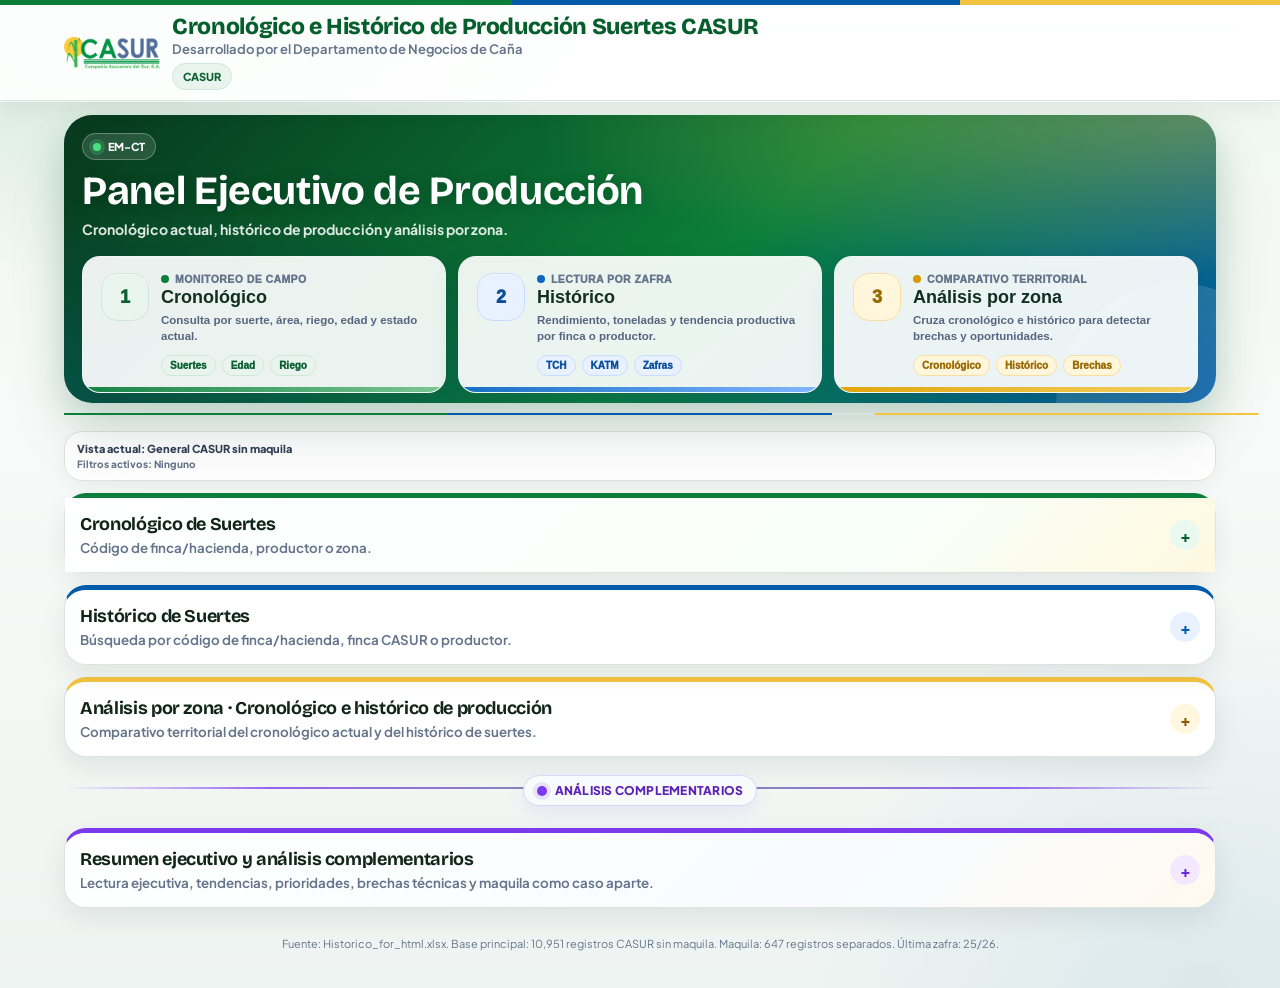
==== historico.html @ cf3497f5 "Add files via upload" ====
<!DOCTYPE html>
<html lang="es">
<head>
<meta charset="utf-8">
<meta name="viewport" content="width=device-width, initial-scale=1, viewport-fit=cover">
<title>Producción Suertes CASUR</title>
<meta name="theme-color" content="#0b7f3a">
<link rel="manifest" href="manifest.webmanifest">
<link rel="preconnect" href="https://fonts.googleapis.com"><link rel="preconnect" href="https://fonts.gstatic.com" crossorigin><link href="https://fonts.googleapis.com/css2?family=Bricolage+Grotesque:opsz,wght@12..96,500;12..96,700;12..96,800&family=Plus+Jakarta+Sans:wght@400;500;600;700;800&display=swap" rel="stylesheet">
<style>
:root{--green:#0b7f3a;--green2:#075e2d;--blue:#005baa;--gold:#f4c542;--dark:#10241a;--ink:#17212b;--muted:#64748b;--line:#dbe5dd;--bg:#f4f7f5;--card:#fff;--bad:#b91c1c;--warn:#b7791f;--ok:#0b4f9c;--good:#0b7f3a;--shadow:0 10px 26px rgba(15,23,42,.08)}
*{box-sizing:border-box}html{scroll-behavior:smooth}body{margin:0;font-family:Segoe UI,Roboto,Arial,sans-serif;background:linear-gradient(180deg,#eef6f0 0%,#f7faf8 42%,#eef4f1 100%);color:var(--ink);padding-bottom:82px}.topline{height:5px;background:linear-gradient(90deg,var(--green) 0 40%,var(--blue) 40% 75%,var(--gold) 75%)}header{position:sticky;top:0;z-index:50;background:rgba(255,255,255,.92);backdrop-filter:blur(16px);border-bottom:1px solid var(--line)}.head{max-width:1180px;margin:auto;padding:10px 14px;display:flex;align-items:center;justify-content:space-between;gap:10px}.brand{display:flex;align-items:center;gap:12px;min-width:0}.brand img{width:78px;max-height:48px;object-fit:contain;flex:0 0 auto}.brand-title{line-height:1.05;min-width:0;max-width:calc(100vw - 118px)}.brand-title h1{font-size:18px;margin:0;color:var(--green2);font-weight:900;letter-spacing:-.2px;white-space:nowrap;overflow:hidden;text-overflow:ellipsis}.brand-title p{margin:4px 0 0;color:var(--muted);font-size:11px;font-weight:650;white-space:nowrap;overflow:hidden;text-overflow:ellipsis}.brand-title .badge{display:inline-flex;margin-top:6px}.badge{border-radius:999px;padding:7px 10px;background:#e9f4ee;border:1px solid #cfe7d8;color:#0b6031;font-weight:850;font-size:11px;white-space:nowrap}main{max-width:1180px;margin:auto;padding:14px}.hero{background:radial-gradient(circle at top right,rgba(244,197,66,.32),transparent 32%),linear-gradient(135deg,#0a5029,#0b7f3a 58%,#005baa);color:#fff;border-radius:26px;padding:20px;box-shadow:var(--shadow);overflow:hidden;position:relative}.hero:after{content:"";position:absolute;right:-80px;bottom:-120px;width:240px;height:240px;border-radius:50%;background:rgba(255,255,255,.13)}.hero h2{margin:0;font-size:25px;letter-spacing:-.5px}.hero p{margin:7px 0 0;font-size:13px;opacity:.95;max-width:760px}.hero-actions{display:flex;gap:8px;flex-wrap:wrap;margin-top:14px}.btn{border:0;border-radius:14px;padding:11px 13px;font-weight:850;cursor:pointer;font-size:13px}.btn-primary{background:#fff;color:#0a5e2d}.btn-dark{background:rgba(16,36,26,.22);color:#fff;border:1px solid rgba(255,255,255,.24)}.btn-gold{background:var(--gold);color:#18301f}.btn-light{background:#edf5ef;color:#0f5f32}.btn-blue{background:#e8f1ff;color:#0b4f9c}.quick{display:flex;gap:8px;overflow:auto;padding:10px 2px 2px;margin:10px 0}.chip{flex:0 0 auto;border-radius:999px;border:1px solid #cfddd4;background:#fff;color:#0c4d2a;padding:8px 11px;font-weight:800;font-size:12px;box-shadow:0 3px 10px rgba(15,23,42,.04)}.statebar{display:flex;align-items:center;justify-content:space-between;gap:8px;flex-wrap:wrap;background:rgba(255,255,255,.92);border:1px solid #dbe5dd;border-radius:18px;padding:10px 12px;box-shadow:0 6px 18px rgba(15,23,42,.05);margin:10px 0 12px}.statebar .state-text{display:flex;flex-direction:column;gap:3px;min-width:0}.statebar span{font-size:11px;font-weight:850;color:#334155}.statebar small{font-size:10px;color:var(--muted);font-weight:750}.btn-compact{padding:8px 10px;border-radius:12px;font-size:12px;white-space:nowrap}.grid{display:grid;gap:12px}.grid-2{grid-template-columns:1fr}.grid-3{grid-template-columns:1fr}.grid-4{grid-template-columns:repeat(2,1fr)}.card{background:var(--card);border:1px solid var(--line);border-radius:22px;padding:15px;box-shadow:var(--shadow);margin:12px 0}.section-title{display:flex;align-items:flex-start;justify-content:space-between;gap:10px;margin-bottom:12px}.section-title h3,.section-title h2{margin:0;color:#11251a;font-size:18px}.section-title small{display:block;color:var(--muted);font-weight:600;margin-top:4px;line-height:1.35}.kpis{display:grid;grid-template-columns:repeat(2,1fr);gap:10px}.kpi{background:linear-gradient(180deg,#fff,#fbfffc);border:1px solid #d8ecdf;border-radius:18px;padding:12px;min-height:90px;position:relative;overflow:hidden}.kpi:before{content:"";position:absolute;left:0;top:0;height:100%;width:5px;background:var(--green)}.kpi.main{background:linear-gradient(135deg,#103d25,#0b7f3a);color:white;border-color:#0b7f3a}.kpi.main:before{background:var(--gold)}.kpi .label{display:block;font-size:11px;color:var(--muted);font-weight:800;text-transform:uppercase;letter-spacing:.4px}.kpi.main .label{color:rgba(255,255,255,.78)}.kpi strong{display:block;margin-top:5px;font-size:22px;letter-spacing:-.4px}.kpi em{display:block;margin-top:5px;color:var(--muted);font-size:11px;font-style:normal;font-weight:700}.kpi.main em{color:rgba(255,255,255,.78)}.status-pill{border-radius:999px;padding:6px 9px;font-size:11px;font-weight:900;display:inline-flex;align-items:center;gap:6px}.status-good{background:#e9f9ef;color:#09612e}.status-ok{background:#e8f1ff;color:#0b4f9c}.status-warn{background:#fff7df;color:#8a5a00}.status-bad{background:#ffeded;color:#a30e0e}.status-muted{background:#f1f5f9;color:#475569}.searchbox{display:grid;grid-template-columns:1fr;gap:8px}.searchbox input,.searchbox select{width:100%;border:1px solid #cbd5e1;border-radius:14px;padding:12px;font-size:15px;outline:none;background:white}.searchbox input:focus,.searchbox select:focus{border-color:var(--green);box-shadow:0 0 0 3px rgba(11,127,58,.13)}.suggestion-wrap{position:relative;min-width:0}.search-suggestions{display:none;position:absolute;left:0;right:0;top:calc(100% + 6px);z-index:80;background:#fff;border:1px solid #cfe0d5;border-radius:16px;box-shadow:0 14px 30px rgba(15,23,42,.12);overflow:hidden;max-height:292px}.search-suggestion{width:100%;border:0;background:#fff;padding:10px 12px;display:flex;align-items:center;justify-content:space-between;gap:10px;text-align:left;cursor:pointer;border-bottom:1px solid #edf2ef}.search-suggestion:last-child{border-bottom:0}.search-suggestion:hover,.search-suggestion:focus{background:#f3faf6;outline:none}.search-suggestion strong{display:block;color:#10241a;font-size:13px;line-height:1.2}.search-suggestion small{display:block;color:var(--muted);font-weight:700;font-size:10.5px;margin-top:3px}.suggestion-code{flex:0 0 auto;border-radius:999px;background:#e8f1ff;color:#0b4f9c;border:1px solid #c7dcff;padding:5px 8px;font-size:10.5px;font-weight:950}.delta-grid{display:grid;grid-template-columns:1fr 1fr;gap:8px}.delta{border:1px solid #e2e8f0;background:#f8fafc;border-radius:16px;padding:11px}.delta span{display:block;color:var(--muted);font-size:11px;font-weight:850}.delta strong{display:block;margin-top:5px;font-size:19px}.pos{color:var(--good)!important}.neg{color:var(--bad)!important}.neu{color:#334155!important}.alerts{display:flex;gap:6px;flex-wrap:wrap}.alert-chip{background:#fff4e5;color:#8a4b05;border:1px solid #fed7aa;border-radius:999px;padding:6px 9px;font-weight:850;font-size:11px}.alert-chip.good{background:#ecfdf5;color:#047857;border-color:#bbf7d0}.cards-list{display:grid;gap:10px}.rank-card{border:1px solid #dfe8e2;background:#fff;border-radius:18px;padding:12px;display:grid;gap:8px}.rank-head{display:flex;justify-content:space-between;gap:12px}.rank-head strong{font-size:14px}.rank-head small{display:block;color:var(--muted);font-weight:700;margin-top:2px}.rank-metrics{display:grid;grid-template-columns:repeat(3,1fr);gap:7px}.mini{background:#f8fafc;border:1px solid #e2e8f0;border-radius:12px;padding:8px}.mini span{font-size:10px;color:var(--muted);font-weight:900;text-transform:uppercase}.mini strong{font-size:14px;display:block;margin-top:3px}.svgbox{width:100%;min-height:220px;border:1px solid #e5edf0;border-radius:18px;background:linear-gradient(180deg,#fbfffc,#ffffff);padding:8px;overflow:hidden}.svgbox svg{width:100%;height:235px;display:block}.axis{stroke:#d7e1dc;stroke-width:1}.line{fill:none;stroke:#0b7f3a;stroke-width:3.5;stroke-linecap:round;stroke-linejoin:round}.area{fill:rgba(11,127,58,.08)}.dot{fill:#005baa;stroke:#fff;stroke-width:2}.labeltxt{font-size:10px;fill:#64748b;font-weight:700}.valuetxt{font-size:10px;fill:#10241a;font-weight:900}.hchart{display:grid;gap:8px}.hrow{display:grid;grid-template-columns:105px 1fr 64px;gap:8px;align-items:center}.hlabel{font-size:11px;font-weight:850;color:#334155;white-space:nowrap;overflow:hidden;text-overflow:ellipsis}.htrack{height:13px;background:#edf5ef;border-radius:999px;overflow:hidden}.hfill{height:100%;background:linear-gradient(90deg,#0b7f3a,#005baa);border-radius:999px}.hval{font-weight:900;font-size:12px;text-align:right}.scatter{position:relative;height:270px;border:1px solid #e5edf0;border-radius:18px;background:linear-gradient(180deg,#fbfffc,#fff);overflow:hidden}.point{position:absolute;width:12px;height:12px;border-radius:50%;background:#0b7f3a;border:2px solid #fff;box-shadow:0 0 0 1px rgba(15,23,42,.18);transform:translate(-50%,50%)}.point.bad{background:#b91c1c}.point.warn{background:#b7791f}.point.good{background:#0b7f3a}.scatter .avg-line{position:absolute;left:0;right:0;height:1px;background:#cbd5e1}.scatter .axislabel{position:absolute;font-size:10px;color:#64748b;font-weight:800}.table-wrap{overflow:auto;border:1px solid var(--line);border-radius:16px;max-height:420px}table{border-collapse:collapse;width:100%;font-size:12px;background:white}th,td{padding:9px 10px;border-bottom:1px solid #e5e7eb;white-space:nowrap;text-align:left}th{position:sticky;top:0;background:var(--green);color:white;z-index:2}.empty{text-align:center;color:var(--muted);padding:18px;font-weight:700}.maquila{border-left:5px solid var(--gold);background:#fffbeb}.compare-grid{display:grid;grid-template-columns:1fr 1fr;gap:10px}.compare-box{border:1px solid #dfe8e2;border-radius:16px;padding:12px;background:#fff}.compare-box span{display:block;color:var(--muted);font-size:11px;font-weight:900}.compare-box strong{display:block;font-size:22px;margin-top:4px;color:var(--green2)}.compare-box.external strong{color:#8a5a00}.bottomnav{position:fixed;bottom:0;left:0;right:0;background:rgba(255,255,255,.94);backdrop-filter:blur(14px);border-top:1px solid #dbe5dd;display:grid;grid-template-columns:repeat(5,1fr);z-index:70}.navbtn{border:0;background:transparent;color:#64748b;padding:8px 4px 10px;font-size:10px;font-weight:900}.navbtn b{display:block;font-size:18px;line-height:1}.navbtn.active{color:var(--green)}#installBtn{display:none}.footer{color:#64748b;font-size:11px;text-align:center;padding:16px 5px 22px;line-height:1.45}.print-only{display:none}.hide-mobile{display:none}

@media(max-width:430px){.head{padding:8px 10px;justify-content:flex-start}.brand{gap:9px;width:100%}.brand img{width:72px;max-height:43px}.brand-title{max-width:calc(100vw - 102px)}.brand-title h1{font-size:15.5px;letter-spacing:-.35px}.brand-title p{font-size:9.7px;letter-spacing:-.15px}.brand-title .badge{font-size:9.6px;padding:5px 8px;margin-top:5px}.hero{padding:16px;border-radius:22px}.hero h2{font-size:22px}.statebar{align-items:flex-start}.statebar .btn{width:100%}}
@media(min-width:760px){body{padding-bottom:0}.brand img{width:96px}.brand-title h1{font-size:23px}.brand-title p{font-size:13px}.hero h2{font-size:34px}.grid-2{grid-template-columns:1.05fr .95fr}.grid-3{grid-template-columns:repeat(3,1fr)}.grid-4{grid-template-columns:repeat(4,1fr)}.kpis{grid-template-columns:repeat(4,1fr)}.searchbox{grid-template-columns:1.2fr 1fr auto}.cards-list{grid-template-columns:repeat(2,1fr)}.bottomnav{display:none}.hide-mobile{display:inline-flex}.rank-metrics{grid-template-columns:repeat(5,1fr)}.hrow{grid-template-columns:160px 1fr 80px}}
@media(min-width:1080px){.cards-list{grid-template-columns:repeat(3,1fr)}.kpis{grid-template-columns:repeat(8,1fr)}.kpi strong{font-size:20px}.hero{padding:26px}.svgbox svg{height:260px}}
@media print{body{background:white!important;padding:0;color:#111}.topline,header,.hero,.quick,.bottomnav,#dashboardSection,#prioritySection,#chartsSection,#maquilaSection,#techSection,.footer,.no-print{display:none!important}main{padding:0;max-width:100%}.card{box-shadow:none;border:1px solid #d8d8d8;border-radius:12px;page-break-inside:avoid;margin:8px 0}.print-only{display:block}.kpis{grid-template-columns:repeat(4,1fr)}.svgbox,.scatter{display:none}.table-wrap{max-height:none}.print-ficha #homeSection,.print-ficha #prioritySection,.print-ficha #chartsSection,.print-ficha #maquilaSection,.print-ficha #techSection{display:none!important}.print-ficha #fichaSection{display:block!important}}

.accordion{background:var(--card);border:1px solid var(--line);border-radius:22px;box-shadow:var(--shadow);margin:12px 0;overflow:hidden}.accordion>summary{list-style:none;cursor:pointer;padding:15px;display:flex;align-items:center;justify-content:space-between;gap:12px}.accordion>summary::-webkit-details-marker{display:none}.accordion>summary strong{display:block;color:#11251a;font-size:18px}.accordion>summary small{display:block;color:var(--muted);font-weight:650;margin-top:4px;line-height:1.35}.accordion>summary .toggle-icon{width:30px;height:30px;border-radius:999px;display:flex;align-items:center;justify-content:center;background:#edf5ef;color:#0b6031;font-weight:900;flex:0 0 auto}.accordion[open]>summary{border-bottom:1px solid #e2e8f0;background:linear-gradient(180deg,#fff,#fbfffc)}.accordion[open]>summary .toggle-icon{background:var(--green);color:white}.accordion[open]>summary .toggle-icon::before{content:'−'}.accordion:not([open])>summary .toggle-icon::before{content:'+'}.accordion-body{padding:0 15px 15px}.section-toolbar{display:flex;gap:8px;flex-wrap:wrap;margin:10px 0 0}.variety-table{width:100%;border-collapse:collapse;font-size:12px}.variety-table th{background:#0b7f3a;color:white}.variety-table td,.variety-table th{padding:9px 10px;border-bottom:1px solid #e5e7eb;text-align:left;white-space:nowrap}.variety-lead{display:grid;grid-template-columns:1fr;gap:10px;margin-bottom:12px}.variety-lead .compare-box strong{font-size:18px}.no-margin{margin:0!important}
@media(min-width:760px){.variety-lead{grid-template-columns:repeat(3,1fr)}}


.mobile-trend-card{display:none;margin-top:10px;border:1px solid #dbe8df;border-radius:18px;background:linear-gradient(180deg,#ffffff,#f8fffb);padding:12px;box-shadow:0 6px 16px rgba(15,23,42,.05)}.mobile-trend-head{display:flex;align-items:flex-start;justify-content:space-between;gap:10px;margin-bottom:8px}.mobile-trend-head strong{display:block;color:#10241a;font-size:13px}.mobile-trend-head small{display:block;color:var(--muted);font-size:10.5px;font-weight:750;margin-top:2px;line-height:1.25}.mobile-trend-badge{border-radius:999px;padding:5px 8px;font-size:10px;font-weight:950;white-space:nowrap}.mobile-trend-badge.good{background:#e9f9ef;color:#09612e}.mobile-trend-badge.warn{background:#fff7df;color:#8a5a00}.mobile-trend-badge.bad{background:#ffeded;color:#a30e0e}.mobile-plot{height:150px;position:relative;border:1px solid #e5edf0;border-radius:15px;background:linear-gradient(180deg,#fbfffc,#ffffff);padding:12px 7px 22px;overflow:hidden}.mobile-bar-row{position:absolute;left:7px;right:7px;top:12px;bottom:22px;display:flex;align-items:flex-end;gap:4px}.mobile-bar-item{height:100%;flex:1;display:flex;align-items:flex-end;justify-content:center;position:relative}.mobile-bar{width:100%;max-width:24px;min-height:5px;border-radius:9px 9px 3px 3px;box-shadow:0 2px 6px rgba(15,23,42,.12)}.mobile-bar.good{background:linear-gradient(180deg,#0b7f3a,#075e2d)}.mobile-bar.warn{background:linear-gradient(180deg,#f4c542,#b7791f)}.mobile-bar.bad{background:linear-gradient(180deg,#ef7777,#b91c1c)}.mobile-avg-line{position:absolute;left:7px;right:7px;height:0;border-top:1.5px dashed #0b4f9c;z-index:3}.mobile-avg-line span{position:absolute;right:0;top:-11px;background:#e8f1ff;color:#0b4f9c;border:1px solid #c9ddff;border-radius:999px;padding:2px 6px;font-size:9px;font-weight:950}.mobile-bar-labels{position:absolute;left:7px;right:7px;bottom:5px;display:flex;gap:4px}.mobile-bar-labels span{flex:1;text-align:center;font-size:9px;color:#64748b;font-weight:850;white-space:nowrap;overflow:hidden;text-overflow:clip}.mobile-trend-reading{margin-top:8px;border:1px solid #edf2ef;background:#f8fafc;border-radius:14px;padding:9px 10px;color:#334155;font-size:11px;font-weight:750;line-height:1.35}.mobile-trend-reading b{color:#10241a}.mobile-trend-values{display:grid;grid-template-columns:repeat(3,1fr);gap:6px;margin-top:8px}.mobile-trend-values div{border:1px solid #e2e8f0;background:white;border-radius:12px;padding:7px;text-align:center}.mobile-trend-values span{display:block;font-size:9px;color:var(--muted);font-weight:950;text-transform:uppercase}.mobile-trend-values strong{display:block;margin-top:3px;font-size:13px;color:#10241a}@media(max-width:760px){.mobile-trend-card{display:block}}@media print{.mobile-trend-card{display:none!important}}


.section-transition{margin:18px 0 2px;border:1px solid #cfe7d8;border-radius:22px;background:linear-gradient(135deg,#f8fffb 0%,#eef7f1 58%,#fff8df 100%);box-shadow:0 8px 20px rgba(15,23,42,.06);overflow:hidden}.section-transition .transition-line{height:5px;background:linear-gradient(90deg,var(--green) 0 42%,var(--blue) 42% 76%,var(--gold) 76%)}.section-transition .transition-body{display:flex;align-items:center;justify-content:space-between;gap:12px;padding:13px 15px}.section-transition .transition-copy{display:flex;align-items:center;gap:10px;min-width:0}.section-transition .transition-icon{width:38px;height:38px;border-radius:999px;background:#e9f4ee;border:1px solid #cfe7d8;color:var(--green2);display:flex;align-items:center;justify-content:center;font-weight:950;font-size:18px;flex:0 0 auto}.section-transition strong{display:block;color:#10241a;font-size:14px}.section-transition small{display:block;color:var(--muted);font-weight:700;line-height:1.35;margin-top:2px}.section-transition .btn{white-space:nowrap}.section-transition .transition-actions{display:flex;gap:8px;flex-wrap:wrap;justify-content:flex-end;align-items:center}.section-transition .transition-choice-label{width:100%;text-align:right;color:#334155;font-size:11px;font-weight:900;text-transform:uppercase;letter-spacing:.35px;margin-bottom:2px}.section-transition .option-mark{display:inline-flex;align-items:center;justify-content:center;min-width:23px;height:23px;margin-right:6px;padding:0 7px;border-radius:999px;background:rgba(11,127,58,.12);border:1px solid rgba(11,127,58,.22);color:#0b6031;font-size:10px;font-weight:950;vertical-align:middle}.section-transition .btn-light .option-mark{background:rgba(0,91,170,.10);border-color:rgba(0,91,170,.20);color:#0b4f9c}.section-transition-compact{margin-top:16px}
@media(max-width:560px){.section-transition .transition-body{align-items:flex-start;flex-direction:column}.section-transition .transition-actions{width:100%;flex-direction:column}.section-transition .transition-choice-label{text-align:left}.section-transition .btn{width:100%}}
@media print{.section-transition{display:none!important}}




/* V10 · Botonera móvil compacta y análisis por zona */
.zone-report{margin-top:12px}.zone-report .section-title{margin-top:4px}.zone-insight{border:1px solid #e2e8f0;background:linear-gradient(180deg,#fff,#f8fafc);border-radius:18px;padding:12px;display:grid;gap:6px}.zone-insight strong{font-size:14px;color:#10241a}.zone-insight small{color:var(--muted);font-weight:750;line-height:1.35}.zone-searchbox{margin-bottom:4px}.zone-pill-row{display:flex;gap:7px;flex-wrap:wrap;margin:10px 0}.zone-pill{border-radius:999px;border:1px solid #dbe5dd;background:#f8fafc;color:#334155;padding:6px 9px;font-size:11px;font-weight:900}.zone-empty{margin-top:10px}
@media(max-width:560px){.hero-actions{flex-wrap:nowrap;overflow-x:auto;gap:6px;margin-top:12px;padding:2px 2px 5px;scrollbar-width:none}.hero-actions::-webkit-scrollbar{display:none}.hero-actions .btn{flex:0 0 auto;border-radius:999px;padding:8px 10px;font-size:11px;min-height:34px;box-shadow:0 3px 10px rgba(15,23,42,.10)}.quick{padding:8px 2px 4px;gap:6px}.chip{padding:7px 10px;font-size:11px}.zone-searchbox{gap:7px}.zone-searchbox .btn{width:100%;padding:10px 12px}.zone-report .kpis{grid-template-columns:repeat(2,1fr)}.zone-report .delta-grid{grid-template-columns:repeat(2,1fr)}}


/* V14 Ejecutiva · panel gerencial, matriz TCH x KATM y semáforos */
.executive-panel{background:linear-gradient(135deg,#ffffff 0%,#f8fffb 58%,#fff8df 100%);border:1px solid #cfe7d8;border-radius:22px;padding:15px;box-shadow:0 8px 20px rgba(15,23,42,.06);margin:12px 0}.executive-panel h3{margin:0 0 6px;color:#10241a;font-size:18px}.executive-panel p{margin:0;color:#334155;font-weight:700;line-height:1.45;font-size:13px}.exec-tags{display:flex;gap:7px;flex-wrap:wrap;margin-top:10px}.exec-tag{border-radius:999px;background:#e9f4ee;border:1px solid #cfe7d8;color:#0b6031;padding:6px 9px;font-size:11px;font-weight:900}.decision-grid{display:grid;grid-template-columns:1fr;gap:10px}.decision-tile{border:1px solid #dfe8e2;background:#fff;border-radius:18px;padding:12px;box-shadow:0 6px 16px rgba(15,23,42,.04)}.decision-tile strong{display:block;color:#10241a;font-size:14px}.decision-tile small{display:block;color:#64748b;font-weight:750;line-height:1.35;margin-top:4px}.decision-tile .big{display:block;margin-top:8px;font-size:24px;font-weight:950;color:#075e2d;letter-spacing:-.4px}.priority-grid{display:grid;grid-template-columns:repeat(2,1fr);gap:8px}.priority-box{border:1px solid #e2e8f0;border-radius:16px;background:#f8fafc;padding:10px}.priority-box span{display:block;color:#64748b;font-size:10.5px;font-weight:950;text-transform:uppercase}.priority-box strong{display:block;margin-top:4px;font-size:20px;color:#10241a}.priority-box.bad{background:#fff1f1;border-color:#fecaca}.priority-box.warn{background:#fff8e6;border-color:#fde68a}.priority-box.good{background:#ecfdf5;border-color:#bbf7d0}.priority-box.ok{background:#eff6ff;border-color:#bfdbfe}.matrix-wrap{border:1px solid #e5edf0;border-radius:18px;background:linear-gradient(180deg,#fbfffc,#fff);padding:10px;overflow:hidden}.matrix2{position:relative;height:330px;border:1px solid #e5edf0;border-radius:16px;background:linear-gradient(180deg,#ffffff,#f8fafc);overflow:hidden}.m2-axis-v,.m2-axis-h{position:absolute;background:#cbd5e1}.m2-axis-v{top:8%;bottom:10%;left:50%;width:1px}.m2-axis-h{left:7%;right:7%;top:50%;height:1px}.m2-label{position:absolute;font-size:10px;color:#64748b;font-weight:900;background:rgba(255,255,255,.78);border-radius:999px;padding:2px 6px}.m2-point{position:absolute;border-radius:50%;border:2px solid #fff;box-shadow:0 0 0 1px rgba(15,23,42,.18);transform:translate(-50%,-50%);cursor:pointer}.m2-good{background:#0b7f3a}.m2-warn{background:#b7791f}.m2-bad{background:#b91c1c}.m2-ok{background:#0b4f9c}.mini-table td.good,.mini-table td.ok{font-weight:900}.tch-low td{background:#fff5f5}.tch-warn td{background:#fffaf0}.tch-good td{background:#f0fff4}.action-note{border-left:5px solid #f4c542;background:#fff8df;border-radius:14px;padding:10px 12px;color:#334155;font-weight:750;font-size:12px;line-height:1.4}.btn-row{display:flex;gap:8px;flex-wrap:wrap;margin-top:10px}@media(min-width:760px){.decision-grid{grid-template-columns:repeat(4,1fr)}.priority-grid{grid-template-columns:repeat(4,1fr)}}@media(max-width:560px){.executive-panel{padding:13px}.executive-panel h3{font-size:16px}.executive-panel p{font-size:12px}.decision-tile .big{font-size:20px}.matrix2{height:280px}.priority-grid{grid-template-columns:1fr 1fr}}



/* V15 Ejecutiva LITE · visual premium + impresión de ficha */
body{font-family:'Plus Jakarta Sans','Segoe UI',Roboto,Arial,sans-serif;background-image:radial-gradient(ellipse 70% 55% at 8% 0%,rgba(11,127,58,.12),transparent 54%),radial-gradient(ellipse 60% 75% at 94% 100%,rgba(0,91,170,.08),transparent 52%),linear-gradient(180deg,#eef6f0 0%,#f7faf8 42%,#eef4f1 100%);-webkit-font-smoothing:antialiased}h1,h2,h3,.brand-title h1,.hero h2,.accordion>summary strong{font-family:'Bricolage Grotesque','Plus Jakarta Sans',system-ui,sans-serif;letter-spacing:-.35px}header{background:rgba(255,255,255,.91)!important;backdrop-filter:blur(18px) saturate(175%);-webkit-backdrop-filter:blur(18px) saturate(175%);box-shadow:0 1px 0 rgba(255,255,255,.65),0 8px 22px rgba(15,23,42,.06)}.hero{background:radial-gradient(ellipse at top right,rgba(244,197,66,.36) 0%,transparent 42%),radial-gradient(ellipse at bottom left,rgba(0,91,170,.24) 0%,transparent 48%),linear-gradient(135deg,#07381d 0%,#0b7f3a 56%,#005baa 100%)!important;box-shadow:0 12px 34px rgba(11,127,58,.18),0 34px 60px rgba(15,23,42,.10)}.hero h2{text-shadow:0 1px 14px rgba(0,0,0,.18)}.hero-status{position:relative;z-index:1;display:inline-flex;align-items:center;gap:7px;border:1px solid rgba(255,255,255,.28);background:rgba(255,255,255,.13);backdrop-filter:blur(8px);border-radius:999px;padding:6px 10px;margin-bottom:10px;font-size:11px;font-weight:900;color:#fff}.pulse-dot{width:8px;height:8px;border-radius:999px;background:#4ade80;box-shadow:0 0 0 4px rgba(74,222,128,.22);animation:pulse 1.5s infinite}.btn{transition:transform .18s ease,box-shadow .18s ease,background .18s ease}.btn:hover{transform:translateY(-1px);box-shadow:0 8px 20px rgba(15,23,42,.12)}.card,.accordion,.kpi,.rank-card,.decision-tile{transition:transform .18s ease,box-shadow .18s ease,border-color .18s ease}.card:hover,.accordion:hover{box-shadow:0 12px 30px rgba(15,23,42,.08)}.kpi{animation:scaleIn .28s cubic-bezier(.25,.46,.45,.94) both}.kpi:nth-child(1){animation-delay:.03s}.kpi:nth-child(2){animation-delay:.06s}.kpi:nth-child(3){animation-delay:.09s}.kpi:nth-child(4){animation-delay:.12s}.kpi:nth-child(5){animation-delay:.15s}.kpi:nth-child(6){animation-delay:.18s}.kpi:nth-child(7){animation-delay:.21s}.kpi:nth-child(8){animation-delay:.24s}.kpi.main:hover{box-shadow:0 5px 18px rgba(11,127,58,.30),0 15px 34px rgba(11,127,58,.18)!important}.accordion>summary:hover{background:linear-gradient(180deg,#fff,#f5fbf7)}.searchbox input:focus,.searchbox select:focus{border-color:var(--green);box-shadow:0 0 0 4px rgba(11,127,58,.12),0 4px 12px rgba(15,23,42,.06)}::-webkit-scrollbar{width:7px;height:7px}::-webkit-scrollbar-track{background:transparent}::-webkit-scrollbar-thumb{background:#c9d9d0;border-radius:999px}::-webkit-scrollbar-thumb:hover{background:#a9bfb2}:root{scrollbar-width:thin;scrollbar-color:#c9d9d0 transparent}
.ficha-card{overflow:hidden;padding:0!important}.ficha-card #printPanel{padding:15px}.ficha-band{margin:-15px -15px 14px;border-radius:22px 22px 18px 18px;padding:18px;background:radial-gradient(circle at top right,rgba(244,197,66,.28),transparent 35%),linear-gradient(135deg,#082617,#0b6031 58%,#073d73);color:#fff;display:flex;align-items:flex-start;justify-content:space-between;gap:14px}.ficha-band h2{margin:0;font-size:24px;line-height:1.05;color:#fff}.ficha-band small{display:block;margin-top:5px;color:rgba(255,255,255,.80);font-weight:800;line-height:1.35}.ficha-band .status-pill{background:rgba(255,255,255,.15);border:1px solid rgba(255,255,255,.22);color:#fff}.ficha-actions{display:flex;flex-direction:column;align-items:flex-end;gap:8px}.ficha-print-btn{display:inline-flex;align-items:center;gap:8px;border:1px solid rgba(255,255,255,.26);background:#fff;color:#0b6031;border-radius:15px;padding:10px 12px;font-weight:950}.ficha-print-btn small{display:block;color:#64748b;margin:0;font-size:9.5px}.section-divider{height:1px;background:linear-gradient(90deg,transparent,var(--line) 18%,var(--line) 82%,transparent);margin:10px 0}.delta strong::before{font-size:12px;margin-right:3px}.delta strong.pos::before{content:'▲'}.delta strong.neg::before{content:'▼'}.delta strong.neu::before{content:'•'}.hfill.good{background:linear-gradient(90deg,#0b7f3a,#33a852)}.hfill.warn{background:linear-gradient(90deg,#f4c542,#b7791f)}.hfill.bad{background:linear-gradient(90deg,#ef7777,#b91c1c)}.tch-good td{background:#f0fbf5}.tch-warn td{background:#fff9e8}.tch-low td{background:#fff1f1}.tch-val.good{color:#0b7f3a;font-weight:950}.tch-val.warn{color:#b7791f;font-weight:950}.tch-val.bad{color:#b91c1c;font-weight:950}.detail-status{border-radius:999px;padding:4px 7px;font-size:10px;font-weight:950;display:inline-flex}.detail-status.good{background:#e9f9ef;color:#09612e}.detail-status.warn{background:#fff7df;color:#8a5a00}.detail-status.bad{background:#ffeded;color:#a30e0e}.chart-tip{font-size:11px;font-weight:950;fill:#10241a}.chart-tip-bg{fill:#fff;stroke:#cfe0d5;stroke-width:1}.avgline{stroke:#0b4f9c;stroke-dasharray:7 7;stroke-width:1.5}.scatter-legend{position:absolute;left:10px;bottom:10px;display:flex;gap:6px;flex-wrap:wrap}.scatter-legend span{background:rgba(255,255,255,.9);border:1px solid #e2e8f0;border-radius:999px;padding:4px 7px;font-size:9.5px;font-weight:900;color:#334155}.point{cursor:pointer}.print-only{display:none}.print-header{border:1px solid #c8d8d0;border-radius:12px;padding:10px 12px;margin-bottom:10px;background:#f4f9f6}.print-header h2{margin:0;color:#0a5029;font-size:18px}.print-header p{margin:3px 0 0;color:#4a6055;font-size:10px;font-weight:800}.print-meta{text-align:right;font-size:10px;font-weight:800;color:#10241a}.print-meta strong{display:block;font-size:12px;margin-bottom:2px}.print-meta span{display:block;color:#64748b}.print-end{margin-top:10px;border-top:1px solid #c8d8d0;padding-top:8px;text-align:center;color:#334155;font-size:10px;font-weight:900;text-transform:uppercase;letter-spacing:.35px}
@keyframes fadeUp{from{opacity:0;transform:translateY(12px)}to{opacity:1;transform:translateY(0)}}@keyframes scaleIn{from{opacity:0;transform:scale(.96)}to{opacity:1;transform:scale(1)}}@keyframes pulse{0%,100%{box-shadow:0 0 0 3px rgba(74,222,128,.25)}50%{box-shadow:0 0 0 7px rgba(74,222,128,.10)}}@media(prefers-reduced-motion:reduce){*{animation-duration:.01ms!important;animation-delay:.01ms!important;transition-duration:.01ms!important;scroll-behavior:auto!important}}
@media(max-width:560px){.ficha-band{flex-direction:column}.ficha-actions{width:100%;align-items:flex-start}.ficha-print-btn{width:100%;justify-content:center}.ficha-band h2{font-size:20px}}
@media print{@page{size:letter portrait;margin:10mm}body.print-ficha{background:#fff!important;color:#111!important;padding:0!important;-webkit-print-color-adjust:exact;print-color-adjust:exact}body.print-ficha .topline,body.print-ficha header,body.print-ficha .hero,body.print-ficha .quick,body.print-ficha .bottomnav,body.print-ficha .statebar,body.print-ficha .footer{display:none!important}body.print-ficha main{display:block!important;max-width:100%!important;padding:0!important;margin:0!important}body.print-ficha main>*{display:none!important}body.print-ficha #fichaSection.no-print,body.print-ficha #fichaSection{display:block!important;margin:0!important;padding:0!important;border:0!important;box-shadow:none!important;background:#fff!important}body.print-ficha #fichaContent,body.print-ficha #printPanel{display:block!important}body.print-ficha #printPanel{border:0!important;box-shadow:none!important;margin:0!important;padding:0!important;background:#fff!important}body.print-ficha #fichaSection>.section-title{display:none!important}body.print-ficha .print-only{display:block!important}body.print-ficha .print-header{display:flex!important;align-items:flex-start;justify-content:space-between;gap:10px;page-break-inside:avoid;break-inside:avoid}body.print-ficha .no-print,body.print-ficha .ficha-band,body.print-ficha .ficha-screen-title,body.print-ficha .searchbox,body.print-ficha #fichaEndBox,body.print-ficha button{display:none!important}body.print-ficha .card,body.print-ficha .ficha-card{box-shadow:none!important;border:0!important;border-radius:0!important;margin:0!important;padding:0!important}body.print-ficha .kpis{grid-template-columns:repeat(4,1fr)!important;gap:6px!important;page-break-inside:avoid;break-inside:avoid}body.print-ficha .kpi{min-height:58px!important;border-radius:10px!important;padding:8px!important;box-shadow:none!important}body.print-ficha .kpi .label{font-size:8.5px!important}body.print-ficha .kpi strong{font-size:15px!important}body.print-ficha .kpi em{font-size:8.5px!important}body.print-ficha .delta-grid{grid-template-columns:repeat(3,1fr)!important;gap:6px!important;page-break-inside:avoid;break-inside:avoid}body.print-ficha .delta{border-radius:10px!important;padding:7px!important}body.print-ficha .delta span{font-size:8.5px!important}body.print-ficha .delta strong{font-size:14px!important}body.print-ficha .svgbox{display:block!important;min-height:170px!important;border-radius:10px!important;padding:5px!important;page-break-inside:avoid;break-inside:avoid}body.print-ficha .svgbox svg{display:block!important;height:180px!important}body.print-ficha .mobile-trend-card{display:none!important}body.print-ficha .table-wrap{overflow:visible!important;max-height:none!important;border-radius:8px!important;page-break-inside:auto!important;break-inside:auto!important}body.print-ficha table{font-size:8.2px!important;page-break-inside:auto!important}body.print-ficha tr{page-break-inside:avoid;break-inside:avoid}body.print-ficha th{position:static!important;background:#0b7f3a!important;color:#fff!important;-webkit-print-color-adjust:exact;print-color-adjust:exact}body.print-ficha th,body.print-ficha td{padding:4px 5px!important;white-space:nowrap!important}body.print-ficha .print-end{display:block!important;page-break-inside:avoid;break-inside:avoid}}



/* V17 · Corrección de impresión: evita página vacía con encabezado de ficha */
@media print{
  body.print-ficha #fichaSection > .section-title,
  body.print-ficha #fichaSection > .searchbox,
  body.print-ficha #fichaEndBox{
    display:none!important;
    height:0!important;
    margin:0!important;
    padding:0!important;
    border:0!important;
    overflow:hidden!important;
  }
  body.print-ficha #fichaContent{
    display:block!important;
    margin:0!important;
    padding:0!important;
    page-break-before:auto!important;
    break-before:auto!important;
  }
  body.print-ficha #printPanel{
    display:block!important;
    margin-top:0!important;
    page-break-before:auto!important;
    break-before:auto!important;
  }
  body.print-ficha #printPanel > :first-child{
    margin-top:0!important;
    page-break-before:auto!important;
    break-before:auto!important;
  }
}


/* V18 · Impresión móvil robusta: ventana limpia de ficha */
.print-export .print-only{display:block!important}
.print-export .no-print,.print-export .ficha-band,.print-export .ficha-screen-title,.print-export .searchbox,.print-export #fichaEndBox,.print-export button{display:none!important}
.print-export{background:#fff!important;color:#111!important;padding:0!important;-webkit-print-color-adjust:exact;print-color-adjust:exact}
.print-export main{max-width:100%!important;margin:0!important;padding:0!important;display:block!important}
.print-export #fichaSection,.print-export #fichaContent,.print-export #printPanel{display:block!important;margin:0!important;padding:0!important;border:0!important;box-shadow:none!important;background:#fff!important}
.print-export .card,.print-export .ficha-card{box-shadow:none!important;border:0!important;border-radius:0!important;margin:0!important;padding:0!important}
.print-export .print-header{display:flex!important;align-items:flex-start;justify-content:space-between;gap:10px;margin-top:0!important;page-break-inside:avoid;break-inside:avoid}
.print-export .kpis{grid-template-columns:repeat(4,1fr)!important;gap:6px!important;page-break-inside:avoid;break-inside:avoid}
.print-export .kpi{min-height:58px!important;border-radius:10px!important;padding:8px!important;box-shadow:none!important}
.print-export .kpi .label{font-size:8.5px!important}.print-export .kpi strong{font-size:15px!important}.print-export .kpi em{font-size:8.5px!important}
.print-export .delta-grid{grid-template-columns:repeat(3,1fr)!important;gap:6px!important;page-break-inside:avoid;break-inside:avoid}
.print-export .delta{border-radius:10px!important;padding:7px!important}.print-export .delta span{font-size:8.5px!important}.print-export .delta strong{font-size:14px!important}
.print-export .svgbox{display:block!important;min-height:170px!important;border-radius:10px!important;padding:5px!important;page-break-inside:avoid;break-inside:avoid}
.print-export .svgbox svg{display:block!important;height:180px!important}
.print-export .mobile-trend-card{display:none!important}
.print-export .table-wrap{overflow:visible!important;max-height:none!important;border-radius:8px!important;page-break-inside:auto!important;break-inside:auto!important}
.print-export table{font-size:8.2px!important;page-break-inside:auto!important;width:100%!important}
.print-export tr{page-break-inside:avoid;break-inside:avoid}
.print-export th{position:static!important;background:#0b7f3a!important;color:#fff!important;-webkit-print-color-adjust:exact;print-color-adjust:exact}
.print-export th,.print-export td{padding:4px 5px!important;white-space:nowrap!important}
.print-export .print-end{display:block!important;page-break-inside:avoid;break-inside:avoid}
@media print{.print-export{background:#fff!important;padding:0!important}.print-export main{padding:0!important}}


/* CASUR · módulos cronológico / histórico */
.module-tags{display:grid;grid-template-columns:1fr;gap:10px;margin:12px 0}.module-tag{width:100%;border:1px solid #cfe7d8;background:#fff;border-radius:20px;padding:14px;display:flex;align-items:flex-start;gap:12px;text-align:left;cursor:pointer;box-shadow:var(--shadow);transition:transform .18s ease,box-shadow .18s ease,border-color .18s ease}.module-tag:hover{transform:translateY(-1px);box-shadow:0 12px 30px rgba(15,23,42,.10);border-color:#a9d8ba}.module-tag strong{display:block;color:#10241a;font-size:16px}.module-tag small{display:block;color:#64748b;font-weight:750;line-height:1.35;margin-top:4px}.module-num{width:34px;height:34px;flex:0 0 auto;border-radius:999px;display:flex;align-items:center;justify-content:center;font-weight:950}.module-crono .module-num{background:#e9f4ee;color:#0b6031;border:1px solid #cfe7d8}.module-historico .module-num{background:#e8f1ff;color:#0b4f9c;border:1px solid #c7dcff}.module-crono{background:linear-gradient(135deg,#fff 0%,#f8fffb 68%,#fff8df 100%)}.module-historico{background:linear-gradient(135deg,#fff 0%,#f8fbff 68%,#eef7f1 100%)}
.crono-accordion{margin-top:12px}.crono-accordion>summary{background:linear-gradient(135deg,#ffffff,#f8fffb 70%,#fff8df)}.crono-accordion[open]>summary{border-bottom:1px solid #dfe8e2}.crono-summary-grid{display:grid;grid-template-columns:1fr;gap:12px;margin-top:12px}.crono-box{border:1px solid #dfe8e2;background:#fff;border-radius:18px;padding:12px}.crono-box h3{margin:0 0 10px;color:#10241a;font-size:14px}.crono-empty{border:1px dashed #cfe7d8;background:#f8fffb;border-radius:18px;padding:14px;color:#334155;font-weight:750;font-size:12px}.crono-riego{display:inline-flex;border-radius:999px;padding:4px 7px;background:#eff6ff;color:#0b4f9c;border:1px solid #bfdbfe;font-weight:900;font-size:10.5px}.crono-age{font-weight:900;color:#10241a}.crono-age small{display:block;color:#64748b;font-weight:750;margin-top:2px}.crono-print-meta{font-size:10px;color:#64748b;font-weight:800;margin-top:3px}.bottomnav{grid-template-columns:repeat(3,1fr)!important}.crono-actions{display:flex;gap:8px;flex-wrap:wrap;margin-top:10px}.crono-actions .btn{min-width:120px}.hfill.bad{background:linear-gradient(90deg,#ef7777,#b91c1c)}.hfill.warn{background:linear-gradient(90deg,#f4c542,#b7791f)}.hfill.good{background:linear-gradient(90deg,#0b7f3a,#33a852)}
@media(min-width:760px){.module-tags{grid-template-columns:1fr 1fr}.module-tag{min-height:104px}.crono-summary-grid{grid-template-columns:repeat(3,1fr)}}
@media(max-width:560px){.module-tag{padding:12px}.module-tag strong{font-size:14px}.module-tag small{font-size:11px}.module-num{width:30px;height:30px}.navbtn{font-size:9px}.navbtn b{font-size:16px}.crono-actions .btn{width:100%}}
@media print{.module-tags,.crono-accordion>summary,.no-print{display:none!important}.crono-accordion{display:block!important}.crono-accordion .accordion-body{padding:0!important}}


/* V5 · Corrección autocompletado histórico: sugerencias visibles dentro de módulos plegables */
#fichaSection,
#cronoSection{
  overflow:visible!important;
  position:relative;
  z-index:120;
}
#fichaSection[open],
#cronoSection[open]{
  z-index:240;
}
#fichaSection .accordion-body,
#cronoSection .accordion-body,
#fichaSection .searchbox,
#cronoSection .searchbox,
#fichaSection .suggestion-wrap,
#cronoSection .suggestion-wrap{
  overflow:visible!important;
}
#fichaSection .suggestion-wrap,
#cronoSection .suggestion-wrap{
  position:relative;
  z-index:500;
}
#fichaSection .search-suggestions,
#cronoSection .search-suggestions{
  z-index:9999!important;
}
#zoneAnalysisSection{
  position:relative;
  z-index:80;
  border-top:5px solid var(--blue);
}
#zoneAnalysisSection summary strong::before{
  content:"Histórico · ";
  color:var(--blue);
  font-weight:950;
}



/* V8 · Identidad visual por módulo con colores corporativos CASUR */
#cronoSection, #fichaSection, #zoneAnalysisSection{
  position:relative;
  overflow:visible;
}
#cronoSection{
  border-top:5px solid var(--green)!important;
}
#fichaSection{
  border-top:5px solid var(--blue)!important;
}
#zoneAnalysisSection{
  border-top:5px solid var(--gold)!important;
}
#cronoSection summary .toggle-icon{
  background:#e9f9ef;
  color:var(--green2);
}
#fichaSection summary .toggle-icon{
  background:#e8f1ff;
  color:var(--blue);
}
#zoneAnalysisSection summary .toggle-icon{
  background:#fff7df;
  color:#8a5a00;
}
#cronoSection[open] summary .toggle-icon{background:var(--green);color:#fff}
#fichaSection[open] summary .toggle-icon{background:var(--blue);color:#fff}
#zoneAnalysisSection[open] summary .toggle-icon{background:var(--gold);color:#18301f}
#cronoSection summary strong{color:#10241a}
#fichaSection summary strong{color:#10241a}
#zoneAnalysisSection summary strong{color:#10241a}
#zoneAnalysisSection summary strong::before{
  content:""!important;
}



/* V12 · Scroll interno en sugerencias del cronológico */
#cronoSection .search-suggestions{
  max-height:340px!important;
  overflow-y:auto!important;
  overflow-x:hidden!important;
  padding-right:4px;
  scrollbar-width:thin;
  scrollbar-color:#0b7f3a #edf5ef;
}
#cronoSection .search-suggestions::-webkit-scrollbar{
  width:8px;
}
#cronoSection .search-suggestions::-webkit-scrollbar-track{
  background:#edf5ef;
  border-radius:999px;
}
#cronoSection .search-suggestions::-webkit-scrollbar-thumb{
  background:linear-gradient(180deg,#0b7f3a,#075e2d);
  border-radius:999px;
  border:2px solid #edf5ef;
}
#cronoSection .search-suggestions::-webkit-scrollbar-thumb:hover{
  background:#075e2d;
}
@media(max-width:560px){
  #cronoSection .search-suggestions{max-height:300px!important;}
}


.crono-searchbox-clean{margin-top:2px}


/* V15 · Histórico: scroll en sugerencias + resumen última zafra */
#fichaSection .search-suggestions{
  max-height:340px!important;
  overflow-y:auto!important;
  overflow-x:hidden!important;
  padding-right:4px;
  scrollbar-width:thin;
  scrollbar-color:#005baa #edf5ef;
}
#fichaSection .search-suggestions::-webkit-scrollbar{width:8px;}
#fichaSection .search-suggestions::-webkit-scrollbar-track{background:#edf5ef;border-radius:999px;}
#fichaSection .search-suggestions::-webkit-scrollbar-thumb{background:linear-gradient(180deg,#005baa,#073d73);border-radius:999px;border:2px solid #edf5ef;}
#fichaSection .search-suggestions::-webkit-scrollbar-thumb:hover{background:#073d73;}
#fichaSection .historico-actions{margin-top:10px;margin-bottom:10px;}
#fichaSection .historico-summary-grid{display:grid;grid-template-columns:1fr;gap:12px;margin-top:14px;}
@media(min-width:760px){#fichaSection .historico-summary-grid{grid-template-columns:repeat(3,1fr);}}
@media(max-width:560px){#fichaSection .search-suggestions{max-height:300px!important;}}


/* V17 · Portada ejecutiva mejorada */
.executive-hero{padding:18px 18px 10px!important;border-radius:28px!important;overflow:hidden;position:relative}
.hero-shell{display:grid;gap:16px;position:relative;z-index:1}
.hero-copy h2{margin:0;font-size:clamp(28px,4vw,40px);line-height:1.05}
.hero-copy p{margin:8px 0 0;font-size:14px;max-width:760px;color:rgba(255,255,255,.92);font-weight:700}
.hero-module-grid{display:grid;grid-template-columns:1fr;gap:12px;margin-top:2px}
.hero-module-card{border:1px solid rgba(255,255,255,.28);background:rgba(255,255,255,.92);border-radius:18px;padding:14px 16px;display:flex;align-items:center;gap:12px;text-align:left;box-shadow:0 12px 28px rgba(15,23,42,.12);cursor:pointer;transition:transform .18s ease,box-shadow .18s ease,border-color .18s ease}
.hero-module-card:hover{transform:translateY(-1px);box-shadow:0 16px 34px rgba(15,23,42,.16)}
.hero-module-card strong{display:block;font-size:19px;color:#113022;line-height:1.1}
.hero-module-card small{display:block;margin-top:4px;font-size:12px;font-weight:800;color:#55657f}
.hero-module-icon{width:44px;height:44px;border-radius:14px;display:flex;align-items:center;justify-content:center;font-weight:950;font-size:18px;flex:0 0 auto;border:1px solid transparent}
.hero-module-card.module-crono .hero-module-icon{background:#e9f4ee;color:#0b6031;border-color:#cfe7d8}
.hero-module-card.module-historico .hero-module-icon{background:#e8f1ff;color:#0b4f9c;border-color:#c7dcff}
.hero-module-card.module-zona .hero-module-icon{background:#fff6dc;color:#9a6a00;border-color:#f7dfa1}
.summary-separator{margin:12px 0 10px;border:1px solid #dbe5dd;border-radius:20px;background:linear-gradient(135deg,#ffffff 0%,#f8fbff 52%,#fffaf0 100%);box-shadow:0 8px 22px rgba(15,23,42,.05);overflow:hidden}
.summary-separator-line{height:5px;background:linear-gradient(90deg,var(--green) 0 33%,var(--blue) 33% 66%,var(--gold) 66%)}
.summary-separator-body{display:flex;align-items:center;justify-content:space-between;gap:14px;padding:12px 14px;flex-wrap:wrap}
.summary-separator-copy strong{display:block;font-size:16px;color:#10241a}
.summary-separator-copy small{display:block;margin-top:3px;color:#64748b;font-weight:800;line-height:1.35}
.summary-separator-pills{display:flex;gap:8px;flex-wrap:wrap}
.summary-pill{display:inline-flex;align-items:center;border-radius:999px;padding:7px 10px;font-size:11px;font-weight:950;border:1px solid transparent}
.summary-pill-crono{background:#e9f4ee;color:#0b6031;border-color:#cfe7d8}
.summary-pill-historico{background:#e8f1ff;color:#0b4f9c;border-color:#c7dcff}
.summary-pill-zona{background:#fff6dc;color:#9a6a00;border-color:#f7dfa1}
@media(min-width:760px){.hero-module-grid{grid-template-columns:repeat(3,1fr)}.hero-module-card{min-height:90px}}
@media(max-width:560px){.executive-hero{padding:16px 14px 10px!important}.hero-copy p{font-size:12px}.hero-module-card strong{font-size:16px}.hero-module-icon{width:40px;height:40px;font-size:16px}.summary-separator-body{padding:10px 12px}}


/* V18 · Separador gráfico hacia resumen ejecutivo */
.analysis-separator{position:relative;margin:10px 0 14px;padding:10px 0 4px}
.analysis-separator-line{height:0;border-top:2px solid #d8e2dc;position:relative}
.analysis-separator-line:before{content:"";position:absolute;left:0;top:-2px;height:2px;width:33.333%;background:var(--green)}
.analysis-separator-line:after{content:"";position:absolute;left:33.333%;top:-2px;height:2px;width:33.333%;background:var(--blue);box-shadow:calc(33.333vw) 0 0 0 var(--gold)}
.analysis-separator-label{display:inline-flex;align-items:center;gap:8px;margin-top:-12px;background:linear-gradient(135deg,#ffffff 0%,#f9fbfa 100%);border:1px solid #dbe5dd;border-radius:999px;padding:8px 14px;font-size:12px;font-weight:900;color:#44556f;box-shadow:0 8px 18px rgba(15,23,42,.05);position:relative;left:50%;transform:translateX(-50%)}
.analysis-separator-label:before{content:"↧";font-size:14px;color:#0b7f3a;line-height:1}
@media(max-width:560px){.analysis-separator{margin:8px 0 12px}.analysis-separator-label{font-size:10.5px;padding:7px 11px;max-width:92%;text-align:center;justify-content:center;white-space:normal}}


/* V19 · Separador sin texto */
.analysis-separator{margin:10px 0 16px!important;padding:0!important}
.analysis-separator-label{display:none!important}


/* V20 · Análisis de zonas del cronológico */
.crono-zone-accordion{border-top:5px solid var(--green)!important}
.crono-zone-accordion>summary{background:linear-gradient(135deg,#ffffff 0%,#f8fffb 78%,#eef7f1 100%)}
.crono-zone-accordion .toggle-icon{background:#e9f4ee!important;color:#0b6031!important}
.crono-zone-accordion[open] .toggle-icon{background:#0b7f3a!important;color:#fff!important}
.crono-zone-kpi-note{display:block;margin-top:4px;color:#64748b;font-size:10.5px;font-weight:800}
.crono-zone-table td,.crono-zone-table th{font-size:11.5px}


/* V21 · Corrección visual: Análisis de Zonas · Cronológico de Suertes */
.crono-zone-grid{align-items:stretch}
.crono-zone-grid .crono-zone-wide{grid-column:1 / -1}
.czhchart{display:grid;gap:9px;width:100%}
.czhrow{display:grid;grid-template-columns:minmax(118px,1.05fr) minmax(90px,1.6fr) 78px;gap:10px;align-items:center;min-width:0}
.czhlabel{font-size:11px;font-weight:900;color:#34435a;white-space:nowrap;overflow:hidden;text-overflow:ellipsis;min-width:0}
.czhtrack{height:14px;border-radius:999px;overflow:hidden;min-width:72px}
.czhfill{height:100%;border-radius:999px;min-width:5px;box-shadow:inset 0 0 0 1px rgba(255,255,255,.20)}
.czhval{font-weight:950;font-size:12px;text-align:right;color:#17212b;white-space:nowrap}
.hacienda-zone-table th{background:#0b7f3a!important;color:#fff!important}
.hacienda-zone-table td{font-size:11.5px}
.hacienda-zone-table .pct-pill{display:inline-flex;align-items:center;justify-content:center;border-radius:999px;padding:4px 8px;background:#e9f4ee;color:#0b6031;font-weight:950;font-size:10.5px;white-space:nowrap}
@media(max-width:760px){.czhrow{grid-template-columns:1fr 92px 60px;gap:7px}.czhlabel{font-size:10.5px}.czhval{font-size:11px}.czhtrack{min-width:60px}.crono-zone-grid .crono-zone-wide{grid-column:auto}}


/* V22 · Limpieza visual de análisis de zonas cronológico */
.crono-zone-clean{margin-top:12px}
.hacienda-zone-table th:first-child,.hacienda-zone-table td:first-child{text-align:center;width:42px}


/* V26 · Impresión directa del cronológico sin ventana vacía */
@media print{
  body.print-crono{background:#fff!important;padding:0!important;-webkit-print-color-adjust:exact;print-color-adjust:exact}
  body.print-crono .topline,
  body.print-crono header,
  body.print-crono .hero,
  body.print-crono #moduleAccess,
  body.print-crono #executiveSeparator,
  body.print-crono .statebar,
  body.print-crono .bottomnav,
  body.print-crono .footer,
  body.print-crono main > *:not(#cronoSection){display:none!important}
  body.print-crono #cronoSection{display:block!important;border:0!important;box-shadow:none!important;margin:0!important;padding:0!important;background:#fff!important}
  body.print-crono #cronoSection > summary{display:none!important}
  body.print-crono #cronoSection .accordion-body{display:block!important;padding:0!important}
  body.print-crono #cronoSection .searchbox,
  body.print-crono #cronoSection .crono-actions,
  body.print-crono #cronoSection .crono-end,
  body.print-crono #cronoSection .section-transition,
  body.print-crono #cronoSection .ficha-band,
  body.print-crono #cronoSection button,
  body.print-crono #cronoSection .no-print{display:none!important}
  body.print-crono #cronoContent{display:block!important}
  body.print-crono #cronoContent > *:not(.ficha-card){display:none!important}
  body.print-crono .ficha-card{display:block!important;border:0!important;box-shadow:none!important;margin:0!important;padding:0!important;background:#fff!important}
  body.print-crono #cronoPrintPanel{display:block!important;margin:0!important;padding:0!important}
  body.print-crono .print-only{display:block!important}
  body.print-crono .print-header{display:flex!important;align-items:flex-start;justify-content:space-between;gap:10px;border:1px solid #c8d8d0;border-radius:12px;padding:10px 12px;margin:0 0 10px;background:#f4f9f6;page-break-inside:avoid;break-inside:avoid}
  body.print-crono .kpis{grid-template-columns:repeat(4,1fr)!important;gap:6px!important;page-break-inside:avoid;break-inside:avoid}
  body.print-crono .kpi{min-height:58px!important;border-radius:10px!important;padding:8px!important;box-shadow:none!important}
  body.print-crono .kpi .label{font-size:8.5px!important}
  body.print-crono .kpi strong{font-size:15px!important}
  body.print-crono .kpi em{font-size:8.5px!important}
  body.print-crono .crono-summary-grid{grid-template-columns:repeat(3,1fr)!important;gap:6px!important;page-break-inside:avoid;break-inside:avoid}
  body.print-crono .crono-box{border-radius:10px!important;padding:7px!important;box-shadow:none!important}
  body.print-crono .crono-box h3{font-size:10px!important;margin-bottom:6px!important}
  body.print-crono .table-wrap{overflow:visible!important;max-height:none!important;border-radius:8px!important}
  body.print-crono table{font-size:8.2px!important;width:100%!important}
  body.print-crono th{position:static!important;background:#0b7f3a!important;color:#fff!important}
  body.print-crono th,body.print-crono td{padding:4px 5px!important;white-space:nowrap!important}
}


/* V29 · Gráfico compacto de histórico por zafra para suerte específica */
.single-suerte-layout{display:grid;grid-template-columns:minmax(320px,.8fr) minmax(420px,1.2fr);gap:14px;align-items:stretch;margin-top:12px}
.single-suerte-layout .kpis{margin-top:0!important}
.crono-trend-card{border:1px solid #d8ecdf;background:linear-gradient(180deg,#ffffff,#fbfffc);border-radius:18px;padding:12px 14px;min-height:152px;box-shadow:0 4px 14px rgba(15,23,42,.04);overflow:hidden}
.crono-trend-head{display:flex;align-items:flex-start;justify-content:space-between;gap:10px;margin-bottom:8px}
.crono-trend-head h3{margin:0;color:#10241a;font-size:15px;line-height:1.15}
.crono-trend-head small{display:block;margin-top:3px;color:#64748b;font-size:10.5px;font-weight:850}
.crono-trend-badge{border-radius:999px;background:#e9f4ee;color:#0b6031;border:1px solid #cfe7d8;padding:5px 8px;font-size:10px;font-weight:950;white-space:nowrap}
.crono-trend-bars{height:112px;display:flex;align-items:flex-end;gap:7px;padding:6px 2px 0;overflow-x:auto;overflow-y:hidden}
.crono-trend-item{height:100%;min-width:44px;flex:1 0 44px;display:grid;grid-template-rows:18px 1fr 17px;align-items:end;text-align:center}
.crono-trend-val{font-size:10px;font-weight:950;color:#10241a;line-height:1}
.crono-trend-track{height:72px;border-radius:12px;background:#edf5ef;display:flex;align-items:flex-end;justify-content:center;overflow:hidden}
.crono-trend-bar{width:100%;border-radius:12px 12px 3px 3px;min-height:5px}
.crono-trend-bar.good{background:linear-gradient(180deg,#0b7f3a,#075e2d)}
.crono-trend-bar.warn{background:linear-gradient(180deg,#f4c542,#b7791f)}
.crono-trend-bar.bad{background:linear-gradient(180deg,#ef7777,#b91c1c)}
.crono-trend-z{font-size:9.5px;color:#64748b;font-weight:900;line-height:1.1;white-space:nowrap}
.crono-trend-empty{height:112px;display:flex;align-items:center;justify-content:center;border:1px dashed #cfe7d8;border-radius:14px;color:#64748b;font-size:12px;font-weight:850;background:#f8fffb;text-align:center;padding:10px}
@media(max-width:900px){.single-suerte-layout{grid-template-columns:1fr}.crono-trend-card{min-height:150px}.crono-trend-item{min-width:42px}}
@media print{body.print-crono .single-suerte-layout{grid-template-columns:1fr!important;gap:6px!important}body.print-crono .crono-trend-card{display:none!important}}


/* V30 · Ajuste de ficha individual: KPI compactos + línea histórica */
.single-suerte-layout{
  grid-template-columns:minmax(310px,430px) minmax(420px,760px)!important;
  gap:16px!important;
  align-items:start!important;
}
.single-suerte-info{min-width:0}
.single-suerte-layout .single-suerte-kpis,
.single-suerte-layout .kpis.single-suerte-kpis{
  display:grid!important;
  grid-template-columns:repeat(2,minmax(145px,1fr))!important;
  gap:10px!important;
  max-width:430px!important;
  width:100%!important;
}
.single-suerte-layout .single-suerte-kpis .kpi{
  min-height:118px!important;
  padding:13px 14px!important;
}
.single-suerte-layout .single-suerte-kpis .kpi strong{
  font-size:24px!important;
  line-height:1.08!important;
}
.single-suerte-layout .rank-metrics{
  display:grid!important;
  grid-template-columns:repeat(2,minmax(140px,1fr))!important;
  gap:10px!important;
  max-width:430px!important;
}
.single-suerte-layout .mini{
  min-height:72px!important;
}
.crono-trend-card-line{
  max-width:760px!important;
  min-height:248px!important;
  padding:14px 16px!important;
}
.crono-trend-chart{
  width:100%;
  height:172px;
  overflow:hidden;
  border:1px solid #e5edf0;
  border-radius:16px;
  background:linear-gradient(180deg,#fbfffc,#ffffff);
  padding:4px 6px;
}
.crono-trend-svg{
  width:100%;
  height:100%;
  display:block;
}
.crono-trend-base{stroke:#d7e1dc;stroke-width:1.2}
.crono-trend-avg{stroke:#0b4f9c;stroke-width:1.4;stroke-dasharray:6 6}
.crono-trend-avg-label{font-size:10px;fill:#0b4f9c;font-weight:900}
.crono-trend-line{fill:none;stroke:#0b7f3a;stroke-width:3.1;stroke-linecap:round;stroke-linejoin:round}
.crono-trend-dot{stroke:#fff;stroke-width:2.4}
.crono-trend-dot.good{fill:#0b7f3a}.crono-trend-dot.warn{fill:#b7791f}.crono-trend-dot.bad{fill:#b91c1c}
.crono-trend-slimbar{opacity:.18}
.crono-trend-slimbar.good{fill:#0b7f3a}.crono-trend-slimbar.warn{fill:#b7791f}.crono-trend-slimbar.bad{fill:#b91c1c}
.crono-trend-value{font-size:10.5px;fill:#10241a;font-weight:950}
.crono-trend-label{font-size:10.5px;fill:#64748b;font-weight:900}
.crono-trend-card-line .crono-trend-head{margin-bottom:10px}
@media(max-width:980px){
  .single-suerte-layout{grid-template-columns:1fr!important}
  .single-suerte-layout .single-suerte-kpis,
  .single-suerte-layout .kpis.single-suerte-kpis,
  .single-suerte-layout .rank-metrics{max-width:none!important}
  .crono-trend-card-line{max-width:none!important}
}
@media(max-width:560px){
  .single-suerte-layout .single-suerte-kpis,
  .single-suerte-layout .kpis.single-suerte-kpis,
  .single-suerte-layout .rank-metrics{grid-template-columns:1fr!important}
  .crono-trend-chart{height:190px}
}
@media print{
  body.print-crono .crono-trend-card-line{display:block!important;min-height:150px!important;padding:8px!important}
  body.print-crono .crono-trend-chart{height:120px!important}
}


/* V35 · Análisis de zonas cronológico como submódulo interno */
.crono-submodule-wrap{margin-top:16px;border-top:1px solid #dfe8e2;padding-top:14px}
#cronoSection #cronoZoneSection{margin:0!important;box-shadow:none;border-left:1px solid #dcebe2;border-right:1px solid #dcebe2;border-bottom:1px solid #dcebe2;border-radius:18px;overflow:hidden!important;position:relative;z-index:60}
#cronoSection #cronoZoneSection>summary{border-radius:0!important;background:linear-gradient(135deg,#ffffff 0%,#f8fffb 76%,#eef7f1 100%)}
#cronoSection #cronoZoneSection .accordion-body{background:#fff}
#cronoSection #cronoZoneSection[open]{box-shadow:0 10px 26px rgba(15,23,42,.05)}


/* V36 · Módulo 3: Análisis por zona con submódulos cronológico e histórico */
#zoneMainSection{
  border-top:5px solid var(--gold)!important;
  position:relative;
  overflow:visible;
}
#zoneMainSection>summary .toggle-icon{
  background:#fff7df;
  color:#8a5a00;
}
#zoneMainSection[open]>summary .toggle-icon{
  background:var(--gold);
  color:#18301f;
}
.zone-main-body{
  display:grid;
  gap:14px;
}
.zone-main-intro{
  display:grid;
  grid-template-columns:1fr;
  gap:10px;
}
.zone-intro-card{
  border:1px solid #dfe8e2;
  border-radius:16px;
  background:#fff;
  padding:12px 14px;
  box-shadow:0 6px 16px rgba(15,23,42,.04);
}
.zone-intro-card strong{
  display:block;
  color:#10241a;
  font-size:14px;
}
.zone-intro-card small{
  display:block;
  margin-top:4px;
  color:#64748b;
  font-weight:800;
  line-height:1.35;
}
.zone-intro-crono{border-left:5px solid var(--green)}
.zone-intro-hist{border-left:5px solid var(--blue)}
#zoneMainSection #cronoZoneSection,
#zoneMainSection #zoneAnalysisSection{
  margin:0!important;
  box-shadow:none;
}
#zoneMainSection #cronoZoneSection{
  border-top:5px solid var(--green)!important;
}
#zoneMainSection #zoneAnalysisSection{
  border-top:5px solid var(--blue)!important;
}
#zoneMainSection #cronoZoneSection>summary,
#zoneMainSection #zoneAnalysisSection>summary{
  border-radius:0!important;
}
#zoneMainSection #zoneAnalysisSection summary strong::before{
  content:""!important;
}
@media(min-width:760px){
  .zone-main-intro{grid-template-columns:1fr 1fr}
}
/* V36 · navegación móvil con zonas */
.bottomnav{grid-template-columns:repeat(4,1fr)!important}


/* V37 · Módulo zonas limpio */
#zoneMainSection .zone-main-intro{display:none!important}
#zoneMainSection .zone-main-body{gap:14px}
#zoneMainSection #cronoZoneSection>summary small,
#zoneMainSection #zoneAnalysisSection>summary small{font-weight:800}


/* V38 · Módulo contraído para resumen ejecutivo y análisis complementarios */
.executive-analysis-accordion{margin-top:14px;border-top:5px solid #7c3aed}
.executive-analysis-accordion>summary{background:linear-gradient(135deg,#ffffff 0%,#f8fbff 68%,#fffaf0 100%)}
.executive-analysis-accordion .toggle-icon{background:#f3e8ff!important;color:#6d28d9!important}
.executive-analysis-accordion[open] .toggle-icon{background:#7c3aed!important;color:#fff!important}
.executive-analysis-accordion[open]>summary{border-bottom:1px solid #dfe8e2}
.executive-analysis-body{padding-top:10px}
.executive-analysis-body>.executive-panel:first-child,
.executive-analysis-body #summarySection>.executive-panel:first-child{margin-top:0}

/* V39 · Portada de módulos con más diseño */
.hero-module-card{padding:16px 18px!important;align-items:flex-start!important;position:relative;overflow:hidden}
.hero-module-card:after{content:"";position:absolute;left:0;right:0;bottom:0;height:5px;opacity:.95}
.hero-module-card.module-crono:after{background:linear-gradient(90deg,#0b7f3a,#76c48f)}
.hero-module-card.module-historico:after{background:linear-gradient(90deg,#0b67c2,#7cb3ff)}
.hero-module-card.module-zona:after{background:linear-gradient(90deg,#e0a100,#f4cf58)}
.hero-module-icon{width:48px!important;height:48px!important;border-radius:16px!important;box-shadow:inset 0 1px 0 rgba(255,255,255,.55)}
.hero-module-copy{display:flex;flex-direction:column;gap:3px;min-width:0}
.hero-module-card strong{font-size:18px!important}
.hero-module-kicker{display:inline-flex;align-items:center;gap:6px;font-size:10.5px;font-weight:950;letter-spacing:.04em;text-transform:uppercase;color:#64748b}
.hero-module-kicker:before{content:"";width:8px;height:8px;border-radius:999px;display:inline-block;flex:0 0 auto}
.hero-module-card.module-crono .hero-module-kicker:before{background:#0b7f3a}
.hero-module-card.module-historico .hero-module-kicker:before{background:#0b67c2}
.hero-module-card.module-zona .hero-module-kicker:before{background:#d59b00}
.hero-module-card small{margin-top:2px!important;font-size:11.5px!important;line-height:1.35}
.hero-module-meta{display:flex;gap:6px;flex-wrap:wrap;margin-top:8px}
.hero-module-chip{display:inline-flex;align-items:center;border-radius:999px;padding:4px 8px;font-size:10px;font-weight:950;border:1px solid transparent}
.hero-module-card.module-crono .hero-module-chip{background:#e9f4ee;color:#0b6031;border-color:#cfe7d8}
.hero-module-card.module-historico .hero-module-chip{background:#e8f1ff;color:#0b4f9c;border-color:#c7dcff}
.hero-module-card.module-zona .hero-module-chip{background:#fff6dc;color:#9a6a00;border-color:#f7dfa1}
@media(max-width:560px){.hero-module-card{padding:14px 14px 16px!important}.hero-module-copy{gap:2px}.hero-module-meta{margin-top:7px}}

/* V40 · Separador sutil de transición a bloque ejecutivo */
.main-module-separator{position:relative;margin:16px 0 14px;padding:14px 0 8px;background:transparent!important;border:0!important;box-shadow:none!important;overflow:visible!important}
.main-module-separator-line{height:2px;border-radius:999px;background:linear-gradient(90deg,transparent 0%,#7c3aed 18%,#64748b 50%,#7c3aed 82%,transparent 100%);opacity:.78}
.main-module-separator-body{position:relative;display:flex;justify-content:center;padding:0;margin-top:-14px;pointer-events:none}
.main-module-separator-copy{display:inline-flex;align-items:center;gap:8px;background:#f8fafc;border:1px solid #ddd6fe;border-radius:999px;padding:7px 13px;box-shadow:0 8px 18px rgba(124,58,237,.08)}
.main-module-separator-copy:before{content:"";width:10px;height:10px;border-radius:999px;background:#7c3aed;box-shadow:0 0 0 4px rgba(124,58,237,.12)}
.main-module-separator-copy strong{display:block;font-size:12px;color:#5b21b6;font-weight:950;letter-spacing:.02em;text-transform:uppercase}
.main-module-separator-copy small{display:none!important}
.main-module-separator-pill{display:none!important}



/* V41 · Mejora adaptativa móvil/tablet sin alterar estructura V40 */
@media(max-width:760px){
  main{padding:10px 10px 86px!important;}
  .executive-hero{border-radius:22px!important;padding:16px 14px 12px!important;}
  .hero-copy h2{font-size:clamp(25px,8vw,34px)!important;}
  .hero-module-grid{gap:10px!important;}
  .hero-module-card{min-height:auto!important;padding:13px 14px 16px!important;border-radius:18px!important;}
  .hero-module-icon{width:42px!important;height:42px!important;}
  .hero-module-card strong{font-size:16.5px!important;}
  .hero-module-card small{font-size:11px!important;line-height:1.32!important;}
  .accordion{border-radius:20px!important;margin:10px 0!important;}
  .accordion>summary{padding:13px 14px!important;}
  .accordion>summary strong{font-size:17px!important;}
  .accordion>summary small{font-size:12px!important;}
  .accordion-body{padding:0 12px 13px!important;}
  .searchbox{gap:8px!important;}
  .searchbox input,.searchbox select{font-size:16px!important;min-height:48px!important;}
  .btn{min-height:42px!important;}
  .crono-actions{gap:8px!important;}
  .crono-actions .btn{flex:1 1 130px!important;}
  .single-suerte-layout{grid-template-columns:1fr!important;gap:10px!important;}
  .single-suerte-kpis{grid-template-columns:repeat(2,minmax(0,1fr))!important;}
  .rank-metrics{grid-template-columns:repeat(2,minmax(0,1fr))!important;}
  .crono-trend-card{padding:11px!important;border-radius:16px!important;}
  .crono-trend-chart{overflow:hidden!important;}
  .table-wrap{overflow-x:auto!important;-webkit-overflow-scrolling:touch!important;}
  .table-wrap table{min-width:760px!important;}
  .main-module-separator{border-radius:18px!important;}
}
@media(max-width:430px){
  .kpis{grid-template-columns:repeat(2,minmax(0,1fr))!important;}
  .single-suerte-kpis{grid-template-columns:repeat(2,minmax(0,1fr))!important;}
  .rank-metrics{grid-template-columns:repeat(2,minmax(0,1fr))!important;}
  .kpi strong{font-size:20px!important;}
  .kpi.main strong{font-size:22px!important;}
  .crono-trend-head{align-items:flex-start!important;gap:8px!important;}
  .crono-trend-badge{white-space:nowrap!important;}
}

</style>
</head>
<body>
<div class="topline"></div>
<header><div class="head"><div class="brand"><img src="[data-uri]" alt="CASUR"><div class="brand-title"><h1>Cronológico e Histórico de Producción Suertes CASUR</h1><p>Desarrollado por el Departamento de Negocios de Caña</p><span class="badge header-badge" id="phaseBadge">CASUR</span></div></div></div></header>
<main>
<section class="hero executive-hero" id="homeSection">
  <div class="hero-shell">
    <div class="hero-copy">
      <div class="hero-status"><span class="pulse-dot"></span>EM-CT</div>
      <h2>Panel Ejecutivo de Producción</h2>
      <p>Cronológico actual, histórico de producción y análisis por zona.</p>
    </div>
    <section class="hero-module-grid no-print" id="moduleAccess">
      <button class="hero-module-card module-crono" onclick="openCronoPanel()">
        <span class="hero-module-icon">1</span>
        <span class="hero-module-copy"><span class="hero-module-kicker">Monitoreo de campo</span><strong>Cronológico</strong><small>Consulta por suerte, área, riego, edad y estado actual.</small><span class="hero-module-meta"><span class="hero-module-chip">Suertes</span><span class="hero-module-chip">Edad</span><span class="hero-module-chip">Riego</span></span></span>
      </button>
      <button class="hero-module-card module-historico" onclick="goHistoricoModule()">
        <span class="hero-module-icon">2</span>
        <span class="hero-module-copy"><span class="hero-module-kicker">Lectura por zafra</span><strong>Histórico</strong><small>Rendimiento, toneladas y tendencia productiva por finca o productor.</small><span class="hero-module-meta"><span class="hero-module-chip">TCH</span><span class="hero-module-chip">KATM</span><span class="hero-module-chip">Zafras</span></span></span>
      </button>
      <button class="hero-module-card module-zona" onclick="goZoneModule()">
        <span class="hero-module-icon">3</span>
        <span class="hero-module-copy"><span class="hero-module-kicker">Comparativo territorial</span><strong>Análisis por zona</strong><small>Cruza cronológico e histórico para detectar brechas y oportunidades.</small><span class="hero-module-meta"><span class="hero-module-chip">Cronológico</span><span class="hero-module-chip">Histórico</span><span class="hero-module-chip">Brechas</span></span></span>
      </button>
    </section>
  </div>
</section>

<section class="analysis-separator no-print" id="executiveSeparator" aria-label="Separador entre módulos principales y resumen ejecutivo">
  <div class="analysis-separator-line"></div>
  
</section>

<section class="statebar no-print" id="stateBar"><div class="state-text"><span id="viewState">Vista general CASUR</span><small id="filterState">Sin filtro activo</small></div></section>

<details class="accordion crono-accordion no-print" id="cronoSection" ontoggle="if(this.open) initCronoPanel()">
  <summary><div><strong>Cronológico de Suertes</strong><small>Código de finca/hacienda, productor o zona.</small></div><span class="toggle-icon"></span></summary>
  <div class="accordion-body">
    <div class="searchbox crono-searchbox-clean">
      <div class="suggestion-wrap"><input id="cronoQ" placeholder="Búsqueda por código de finca o hacienda de CASUR o productor" autocomplete="off" oninput="showCronoSuggestions()" onfocus="showCronoSuggestions()" onblur="setTimeout(hideCronoSuggestions,180)" onkeydown="handleCronoKey(event)"><div id="cronoSuggestions" class="search-suggestions" aria-label="Coincidencias del cronológico"></div></div>
      <select id="cronoProducerSelect" onchange="selectCronoProducer(this.value)"><option value="">Seleccionar código / productor…</option></select>
      <button class="btn btn-primary" onclick="runCronoSearch()">Buscar</button>
    </div>
    <div class="crono-actions"><button class="btn btn-light btn-compact" onclick="renderCronoHome()">Resumen</button><button class="btn btn-blue btn-compact" onclick="clearCronoSelection()">Limpiar</button></div>
    <div id="cronoContent"><div class="crono-empty">Seleccione código de finca/hacienda o productor.</div></div>
  </div>
</details>



<details class="accordion no-print" id="fichaSection" ontoggle="if(this.open) initHistoricoPanel()">
  <summary><div><strong>Histórico de Suertes</strong><small>Búsqueda por código de finca/hacienda, finca CASUR o productor.</small></div><span class="toggle-icon"></span></summary>
  <div class="accordion-body"><div class="searchbox"><div class="suggestion-wrap"><input id="q" placeholder="Búsqueda por código de finca o hacienda de CASUR o productor" autocomplete="off" oninput="showSearchSuggestions()" onfocus="showSearchSuggestions()" onblur="setTimeout(hideSearchSuggestions,180)" onkeydown="handleSearchKey(event)"><div id="searchSuggestions" class="search-suggestions" aria-label="Coincidencias de búsqueda"></div></div><select id="producerSelect" onchange="selectProducer(this.value)"><option value="">Seleccionar código / productor…</option></select><button class="btn btn-primary" onclick="runSearch()">Buscar</button></div><div class="crono-actions historico-actions"><button class="btn btn-light btn-compact" onclick="renderHistoricoLatestHome()">Resumen</button><button class="btn btn-blue btn-compact" onclick="clearHistoricoSelection()">Limpiar</button></div><div id="fichaContent"></div><div id="fichaEndBox" class="section-transition section-transition-compact no-print" role="separator" aria-label="Fin del análisis individual" style="display:none"><div class="transition-line"></div><div class="transition-body"><div class="transition-copy"><div class="transition-icon">✓</div><div><strong>Fin del análisis individual</strong></div></div><div class="transition-actions"><button class="btn btn-gold btn-compact" onclick="restoreView()"><span class="option-mark">1</span>Restaurar vista general</button><button class="btn btn-blue btn-compact" onclick="goFichaSelector()"><span class="option-mark">2</span>Seleccionar otra Hda./Prod.</button></div></div></div></div>
</details>
<details class="accordion zone-main-accordion no-print" id="zoneMainSection">
  <summary><div><strong>Análisis por zona · Cronológico e histórico de producción</strong><small>Comparativo territorial del cronológico actual y del histórico de suertes.</small></div><span class="toggle-icon"></span></summary>
  <div class="accordion-body zone-main-body">
    <details class="accordion crono-zone-accordion no-print" id="cronoZoneSection" ontoggle="if(this.open) initCronoZonePanel()">
  <summary><div><strong>Análisis de Zonas · Cronológico de Suertes</strong><small>Edad actual, área, TCH y composición de suertes por zona.</small></div><span class="toggle-icon"></span></summary>
  <div class="accordion-body">
    <div class="searchbox zone-searchbox">
      <select id="cronoZoneSelect" onchange="selectCronoZone(this.value)"><option value="">Seleccionar zona…</option></select>
      <button class="btn btn-primary" onclick="renderSelectedCronoZone()">Analizar zona</button>
    </div>
    <div id="cronoZoneContent"></div>
    <div id="cronoZoneEndBox" class="section-transition section-transition-compact no-print" role="separator" aria-label="Fin del análisis de zonas cronológico" style="display:none">
      <div class="transition-line"></div>
      <div class="transition-body">
        <div class="transition-copy"><div class="transition-icon">✓</div><div><strong>Fin del análisis de zonas cronológico</strong></div></div>
        <div class="transition-actions">
          <button class="btn btn-gold btn-compact" onclick="restoreCronoZoneView()"><span class="option-mark">1</span>Restaurar vista general</button>
          <button class="btn btn-blue btn-compact" onclick="goCronoZoneSelector()"><span class="option-mark">2</span>Seleccionar otra zona</button>
        </div>
      </div>
    </div>
  </div>
</details>
    <details class="accordion no-print" id="zoneAnalysisSection">
  <summary><div><strong>Análisis de Zonas · Histórico de Producción</strong><small>Producción por zafra, KATM, brechas y desempeño territorial.</small></div><span class="toggle-icon"></span></summary>
  <div class="accordion-body"><div class="searchbox zone-searchbox"><select id="zoneSelect" onchange="selectZone(this.value)"><option value="">Seleccionar zona…</option></select><button class="btn btn-primary" onclick="renderSelectedZone()">Analizar zona</button></div><div id="zoneContent"></div><div id="zoneEndBox" class="section-transition section-transition-compact no-print" role="separator" aria-label="Fin del análisis de zonas histórico" style="display:none"><div class="transition-line"></div><div class="transition-body"><div class="transition-copy"><div class="transition-icon">✓</div><div><strong>Fin del análisis de zonas histórico</strong></div></div><div class="transition-actions"><div class="transition-choice-label">Seleccione una opción para continuar</div><button class="btn btn-gold btn-compact" onclick="restoreView()"><span class="option-mark">1</span>Restaurar vista</button><button class="btn btn-blue btn-compact" onclick="goZoneSelector()"><span class="option-mark">2</span>Seleccionar otra zona histórica</button></div></div></div></div>
</details>
  </div>
</details>

<section class="main-module-separator no-print" id="postMainModulesSeparator" aria-label="Separador entre módulos principales y análisis complementarios">
  <div class="main-module-separator-line"></div>
  <div class="main-module-separator-body">
    <div class="main-module-separator-copy"><strong>Análisis complementarios</strong><small>A partir de aquí continúa el resumen ejecutivo y los análisis complementarios.</small></div>
  </div>
</section>

<details class="accordion executive-analysis-accordion" id="executiveAnalysisSection">
  <summary><div><strong>Resumen ejecutivo y análisis complementarios</strong><small>Lectura ejecutiva, tendencias, prioridades, brechas técnicas y maquila como caso aparte.</small></div><span class="toggle-icon"></span></summary>
  <div class="accordion-body executive-analysis-body">
    <section id="summarySection"></section>
    <div id="homeCharts"></div>
    <div id="committeeBlock"></div>
    <section id="prioritySection"></section>
    <section id="chartsSection"></section>
    <section id="techSection"></section>
    <section id="maquilaSection"></section>
  </div>
</details>
<div class="footer" id="footnote"></div>
</main>
<nav class="bottomnav no-print"><button class="navbtn active" onclick="nav('homeSection',this)"><b>⌂</b>Inicio</button><button class="navbtn" onclick="openCronoPanel(this)"><b>▣</b>Crono</button><button class="navbtn" onclick="goHistoricoModule(this)"><b>☰</b>Histórico</button><button class="navbtn" onclick="goZoneModule(this)"><b>◎</b>Zonas</button></nav>
<script>window.APP_DATA={"meta":{"source":"Historico_for_html.xlsx","phase":"V16 Ejecutiva LITE · KATM + CodLote + ficha finca resumida por zafra","latestZafra":2526,"latestLabel":"25/26","last3Zafras":[2324,2425,2526],"last3Label":"23/24 · 24/25 · 25/26","zafras":[{"value":1617,"label":"16/17"},{"value":1718,"label":"17/18"},{"value":1819,"label":"18/19"},{"value":1920,"label":"19/20"},{"value":2021,"label":"20/21"},{"value":2122,"label":"21/22"},{"value":2223,"label":"22/23"},{"value":2324,"label":"23/24"},{"value":2425,"label":"24/25"},{"value":2526,"label":"25/26"}],"rows":11598,"mainRows":10951,"maquilaRows":647,"entities":189,"maquilaEntities":1,"lotEntities":1547,"mainRule":"CASUR sin maquila","rtoField":"KATM","lotField":"CodLote","optimization":"LITE: detalle histórico por suerte/lote se calcula al seleccionar, usando lotCompact; no se incrustan fichas históricas completas."},"global":{"latest":{"area":9735.96,"ton":622473.7,"tch":63.94,"rto":98.65,"edad":11.11,"corte":5.22,"suertes":1002,"variedad":"CP 72-2086","riego":"Gravedad","zona":"3-ZONA NORTE","tenencia":"Propio","grTenencia":"1.Admon. Dir.","zafras":[2526],"deltaHist":-12.93,"deltaLast3":-4.25,"potentialVsZone":51357.07},"hist":{"area":108316.96,"ton":8326231.48,"tch":76.87,"rto":102.46,"edad":11.62,"corte":4.67,"suertes":10951,"variedad":"CP 72-2086","riego":"Gravedad","zona":"3-ZONA NORTE","tenencia":"Propio","grTenencia":"1.Admon. Dir.","zafras":[1617,1718,1819,1920,2021,2122,2223,2324,2425,2526]},"last3":{"area":29255.66,"ton":1994877.18,"tch":68.19,"rto":102.52,"edad":11.42,"corte":5.27,"suertes":2998,"variedad":"CP 72-2086","riego":"Gravedad","zona":"3-ZONA NORTE","tenencia":"Propio","grTenencia":"1.Admon. Dir.","zafras":[2324,2425,2526]},"trend":[{"zafra":1617,"label":"16/17","area":7412.39,"ton":599039.54,"tch":80.82,"rto":95.22,"edad":11.58,"suertes":722},{"zafra":1718,"label":"17/18","area":8399.6,"ton":651876.21,"tch":77.61,"rto":98.34,"edad":11.13,"suertes":838},{"zafra":1819,"label":"18/19","area":9586.01,"ton":778677.36,"tch":81.23,"rto":106.9,"edad":11.84,"suertes":955},{"zafra":1920,"label":"19/20","area":21920.4,"ton":1697060.89,"tch":77.42,"rto":102.2,"edad":11.27,"suertes":2206},{"zafra":2021,"label":"20/21","area":10582.06,"ton":914463.0,"tch":86.42,"rto":105.62,"edad":12.85,"suertes":1074},{"zafra":2122,"label":"21/22","area":10468.74,"ton":869182.73,"tch":83.03,"rto":106.95,"edad":11.51,"suertes":1064},{"zafra":2223,"label":"22/23","area":10692.1,"ton":821054.56,"tch":76.79,"rto":98.9,"edad":11.96,"suertes":1094},{"zafra":2324,"label":"23/24","area":9751.26,"ton":720800.48,"tch":73.92,"rto":105.45,"edad":11.3,"suertes":1009},{"zafra":2425,"label":"24/25","area":9768.44,"ton":651603.0,"tch":66.7,"rto":102.99,"edad":11.84,"suertes":987},{"zafra":2526,"label":"25/26","area":9735.96,"ton":622473.7,"tch":63.94,"rto":98.65,"edad":11.11,"suertes":1002}]},"benchmarks":{"zone":{"3-ZONA NORTE":{"area":2908.39,"ton":166020.44,"tch":57.08,"rto":101.43,"edad":11.12,"corte":5.15,"suertes":263,"variedad":"CP 72-2086","riego":"Gravedad","zona":"3-ZONA NORTE","tenencia":"Arrendamiento","grTenencia":"1.Admon. Dir.","zafras":[2526],"key":"3-ZONA NORTE","productores":14},"2-ZONA CENTRO":{"area":2786.23,"ton":170327.6,"tch":61.13,"rto":98.48,"edad":11.24,"corte":4.68,"suertes":254,"variedad":"NA 56-42","riego":"Gravedad","zona":"2-ZONA CENTRO","tenencia":"Propio","grTenencia":"1.Admon. Dir.","zafras":[2526],"key":"2-ZONA CENTRO","productores":16},"1-ZONA SUR":{"area":1952.88,"ton":156497.46,"tch":80.14,"rto":97.52,"edad":10.92,"corte":4.8,"suertes":227,"variedad":"CP 72-2086","riego":"Gravedad","zona":"1-ZONA SUR","tenencia":"Propio","grTenencia":"1.Admon. Dir.","zafras":[2526],"key":"1-ZONA SUR","productores":21},"5-PRODUCTORES":{"area":2088.46,"ton":129628.19,"tch":62.07,"rto":96.68,"edad":11.09,"corte":6.45,"suertes":258,"variedad":"CP 72-2086","riego":"Gravedad","zona":"5-PRODUCTORES","tenencia":"Productores","grTenencia":"2.Productores","zafras":[2526],"key":"5-PRODUCTORES","productores":53}},"variety":{"VARIEDADES":{"area":243.57,"ton":15028.57,"tch":61.7,"rto":99.93,"edad":11.44,"corte":7.53,"suertes":29,"variedad":"VARIEDADES","riego":"Gravedad","zona":"3-ZONA NORTE","tenencia":"Propio","grTenencia":"1.Admon. Dir.","zafras":[2526],"key":"VARIEDADES","productores":14},"NA 56-42":{"area":2534.52,"ton":169568.32,"tch":66.9,"rto":98.66,"edad":11.08,"corte":3.33,"suertes":244,"variedad":"NA 56-42","riego":"Gravedad","zona":"2-ZONA CENTRO","tenencia":"Propio","grTenencia":"1.Admon. Dir.","zafras":[2526],"key":"NA 56-42","productores":34},"RB 84-5210":{"area":851.56,"ton":43514.14,"tch":51.1,"rto":100.95,"edad":11.39,"corte":8.16,"suertes":83,"variedad":"RB 84-5210","riego":"Gravedad","zona":"3-ZONA NORTE","tenencia":"Arrendamiento","grTenencia":"1.Admon. Dir.","zafras":[2526],"key":"RB 84-5210","productores":22},"CP 72-2086":{"area":4808.3,"ton":310531.06,"tch":64.58,"rto":98.99,"edad":11.1,"corte":5.31,"suertes":493,"variedad":"CP 72-2086","riego":"Gravedad","zona":"3-ZONA NORTE","tenencia":"Propio","grTenencia":"1.Admon. Dir.","zafras":[2526],"key":"CP 72-2086","productores":84},"MX 79-431":{"area":53.15,"ton":5018.81,"tch":94.43,"rto":95.38,"edad":11.16,"corte":13.04,"suertes":6,"variedad":"MX 79-431","riego":"Gravedad","zona":"1-ZONA SUR","tenencia":"Propio","grTenencia":"1.Admon. Dir.","zafras":[2526],"key":"MX 79-431","productores":3},"RB 86-7515":{"area":377.3,"ton":16928.47,"tch":44.87,"rto":95.85,"edad":11.0,"corte":6.03,"suertes":35,"variedad":"RB 86-7515","riego":"Gravedad","zona":"5-PRODUCTORES","tenencia":"Propio","grTenencia":"1.Admon. Dir.","zafras":[2526],"key":"RB 86-7515","productores":19},"CC01-1940":{"area":84.47,"ton":5171.5,"tch":61.22,"rto":102.8,"edad":10.68,"corte":5.63,"suertes":9,"variedad":"CC01-1940","riego":"Gravedad","zona":"3-ZONA NORTE","tenencia":"Propio","grTenencia":"1.Admon. Dir.","zafras":[2526],"key":"CC01-1940","productores":6},"B 82-333":{"area":412.9,"ton":27782.87,"tch":67.29,"rto":99.24,"edad":10.82,"corte":4.93,"suertes":61,"variedad":"B 82-333","riego":"Aspersion","zona":"5-PRODUCTORES","tenencia":"Productores","grTenencia":"2.Productores","zafras":[2526],"key":"B 82-333","productores":30},"NA 85-1602":{"area":125.74,"ton":11886.74,"tch":94.53,"rto":81.27,"edad":10.91,"corte":7.73,"suertes":15,"variedad":"NA 85-1602","riego":"Gravedad","zona":"5-PRODUCTORES","tenencia":"Productores","grTenencia":"2.Productores","zafras":[2526],"key":"NA 85-1602","productores":8},"CG02-163":{"area":50.24,"ton":3798.15,"tch":75.6,"rto":99.82,"edad":10.34,"corte":1.23,"suertes":7,"variedad":"CG02-163","riego":"Gravedad","zona":"2-ZONA CENTRO","tenencia":"Arrendamiento","grTenencia":"1.Admon. Dir.","zafras":[2526],"key":"CG02-163","productores":5},"MX 68-P23":{"area":9.94,"ton":799.91,"tch":80.47,"rto":93.82,"edad":12.65,"corte":13.0,"suertes":1,"variedad":"MX 68-P23","riego":"Gravedad","zona":"2-ZONA CENTRO","tenencia":"Propio","grTenencia":"1.Admon. Dir.","zafras":[2526],"key":"MX 68-P23","productores":1},"B 80-689":{"area":45.97,"ton":2349.62,"tch":51.11,"rto":100.42,"edad":11.11,"corte":8.32,"suertes":7,"variedad":"B 80-689","riego":"Gravedad","zona":"5-PRODUCTORES","tenencia":"Productores","grTenencia":"2.Productores","zafras":[2526],"key":"B 80-689","productores":5},"CP 00-1101":{"area":83.49,"ton":6828.66,"tch":81.79,"rto":97.18,"edad":11.04,"corte":10.04,"suertes":6,"variedad":"CP 00-1101","riego":"Gravedad","zona":"1-ZONA SUR","tenencia":"Propio","grTenencia":"1.Admon. Dir.","zafras":[2526],"key":"CP 00-1101","productores":2},"CC01-1228":{"area":1.16,"ton":39.78,"tch":34.3,"rto":94.7,"edad":10.28,"corte":6.0,"suertes":1,"variedad":"CC01-1228","riego":"Ventana","zona":"1-ZONA SUR","tenencia":"Arrendamiento","grTenencia":"1.Admon. Dir.","zafras":[2526],"key":"CC01-1228","productores":1},"RB 92-579":{"area":32.85,"ton":1429.92,"tch":43.53,"rto":105.17,"edad":11.96,"corte":6.32,"suertes":3,"variedad":"RB 92-579","riego":"Gravedad","zona":"2-ZONA CENTRO","tenencia":"Propio","grTenencia":"1.Admon. Dir.","zafras":[2526],"key":"RB 92-579","productores":3},"LAI 08-390":{"area":20.8,"ton":1797.17,"tch":86.4,"rto":99.51,"edad":9.6,"corte":1.0,"suertes":2,"variedad":"LAI 08-390","riego":"Gravedad","zona":"1-ZONA SUR","tenencia":"Propio","grTenencia":"1.Admon. Dir.","zafras":[2526],"key":"LAI 08-390","productores":2}},"riego":{"Goteo":{"area":920.27,"ton":77869.45,"tch":84.62,"rto":99.47,"edad":11.03,"corte":2.57,"suertes":92,"variedad":"NA 56-42","riego":"Goteo","zona":"2-ZONA CENTRO","tenencia":"Arrendamiento","grTenencia":"1.Admon. Dir.","zafras":[2526],"key":"Goteo","productores":15},"Ventana":{"area":264.42,"ton":15034.22,"tch":56.86,"rto":96.8,"edad":10.62,"corte":4.75,"suertes":45,"variedad":"CP 72-2086","riego":"Ventana","zona":"1-ZONA SUR","tenencia":"Arrendamiento","grTenencia":"1.Admon. Dir.","zafras":[2526],"key":"Ventana","productores":7},"Aspersion":{"area":936.85,"ton":63028.3,"tch":67.28,"rto":98.17,"edad":11.08,"corte":4.64,"suertes":84,"variedad":"CP 72-2086","riego":"Aspersion","zona":"5-PRODUCTORES","tenencia":"Productores","grTenencia":"1.Admon. Dir.","zafras":[2526],"key":"Aspersion","productores":17},"Gravedad":{"area":5844.01,"ton":369134.1,"tch":63.16,"rto":96.84,"edad":11.14,"corte":5.36,"suertes":564,"variedad":"CP 72-2086","riego":"Gravedad","zona":"2-ZONA CENTRO","tenencia":"Propio","grTenencia":"1.Admon. Dir.","zafras":[2526],"key":"Gravedad","productores":44},"Pivote":{"area":354.71,"ton":22077.81,"tch":62.24,"rto":100.01,"edad":11.1,"corte":4.86,"suertes":22,"variedad":"CP 72-2086","riego":"Pivote","zona":"3-ZONA NORTE","tenencia":"Propio","grTenencia":"1.Admon. Dir.","zafras":[2526],"key":"Pivote","productores":3},"Secano":{"area":1415.7,"ton":75329.82,"tch":53.21,"rto":107.0,"edad":11.12,"corte":6.97,"suertes":195,"variedad":"CP 72-2086","riego":"Secano","zona":"5-PRODUCTORES","tenencia":"Arrendamiento","grTenencia":"1.Admon. Dir.","zafras":[2526],"key":"Secano","productores":48}},"tenencia":{"1.Admon. Dir.":{"area":7634.68,"ton":491902.37,"tch":64.43,"rto":99.15,"edad":11.11,"corte":4.9,"suertes":741,"variedad":"CP 72-2086","riego":"Gravedad","zona":"3-ZONA NORTE","tenencia":"Propio","grTenencia":"1.Admon. Dir.","zafras":[2526],"key":"1.Admon. Dir.","productores":50},"2.Productores":{"area":2101.28,"ton":130571.33,"tch":62.14,"rto":96.76,"edad":11.08,"corte":6.42,"suertes":261,"variedad":"CP 72-2086","riego":"Gravedad","zona":"5-PRODUCTORES","tenencia":"Productores","grTenencia":"2.Productores","zafras":[2526],"key":"2.Productores","productores":54}},"zoneRank":[{"area":1952.88,"ton":156497.46,"tch":80.14,"rto":97.52,"edad":10.92,"corte":4.8,"suertes":227,"variedad":"CP 72-2086","riego":"Gravedad","zona":"1-ZONA SUR","tenencia":"Propio","grTenencia":"1.Admon. Dir.","zafras":[2526],"key":"1-ZONA SUR","productores":21},{"area":2088.46,"ton":129628.19,"tch":62.07,"rto":96.68,"edad":11.09,"corte":6.45,"suertes":258,"variedad":"CP 72-2086","riego":"Gravedad","zona":"5-PRODUCTORES","tenencia":"Productores","grTenencia":"2.Productores","zafras":[2526],"key":"5-PRODUCTORES","productores":53},{"area":2786.23,"ton":170327.6,"tch":61.13,"rto":98.48,"edad":11.24,"corte":4.68,"suertes":254,"variedad":"NA 56-42","riego":"Gravedad","zona":"2-ZONA CENTRO","tenencia":"Propio","grTenencia":"1.Admon. Dir.","zafras":[2526],"key":"2-ZONA CENTRO","productores":16},{"area":2908.39,"ton":166020.44,"tch":57.08,"rto":101.43,"edad":11.12,"corte":5.15,"suertes":263,"variedad":"CP 72-2086","riego":"Gravedad","zona":"3-ZONA NORTE","tenencia":"Arrendamiento","grTenencia":"1.Admon. Dir.","zafras":[2526],"key":"3-ZONA NORTE","productores":14}],"varietyRank":[{"area":125.74,"ton":11886.74,"tch":94.53,"rto":81.27,"edad":10.91,"corte":7.73,"suertes":15,"variedad":"NA 85-1602","riego":"Gravedad","zona":"5-PRODUCTORES","tenencia":"Productores","grTenencia":"2.Productores","zafras":[2526],"key":"NA 85-1602","productores":8},{"area":53.15,"ton":5018.81,"tch":94.43,"rto":95.38,"edad":11.16,"corte":13.04,"suertes":6,"variedad":"MX 79-431","riego":"Gravedad","zona":"1-ZONA SUR","tenencia":"Propio","grTenencia":"1.Admon. Dir.","zafras":[2526],"key":"MX 79-431","productores":3},{"area":20.8,"ton":1797.17,"tch":86.4,"rto":99.51,"edad":9.6,"corte":1.0,"suertes":2,"variedad":"LAI 08-390","riego":"Gravedad","zona":"1-ZONA SUR","tenencia":"Propio","grTenencia":"1.Admon. Dir.","zafras":[2526],"key":"LAI 08-390","productores":2},{"area":83.49,"ton":6828.66,"tch":81.79,"rto":97.18,"edad":11.04,"corte":10.04,"suertes":6,"variedad":"CP 00-1101","riego":"Gravedad","zona":"1-ZONA SUR","tenencia":"Propio","grTenencia":"1.Admon. Dir.","zafras":[2526],"key":"CP 00-1101","productores":2},{"area":9.94,"ton":799.91,"tch":80.47,"rto":93.82,"edad":12.65,"corte":13.0,"suertes":1,"variedad":"MX 68-P23","riego":"Gravedad","zona":"2-ZONA CENTRO","tenencia":"Propio","grTenencia":"1.Admon. Dir.","zafras":[2526],"key":"MX 68-P23","productores":1},{"area":50.24,"ton":3798.15,"tch":75.6,"rto":99.82,"edad":10.34,"corte":1.23,"suertes":7,"variedad":"CG02-163","riego":"Gravedad","zona":"2-ZONA CENTRO","tenencia":"Arrendamiento","grTenencia":"1.Admon. Dir.","zafras":[2526],"key":"CG02-163","productores":5},{"area":412.9,"ton":27782.87,"tch":67.29,"rto":99.24,"edad":10.82,"corte":4.93,"suertes":61,"variedad":"B 82-333","riego":"Aspersion","zona":"5-PRODUCTORES","tenencia":"Productores","grTenencia":"2.Productores","zafras":[2526],"key":"B 82-333","productores":30},{"area":2534.52,"ton":169568.32,"tch":66.9,"rto":98.66,"edad":11.08,"corte":3.33,"suertes":244,"variedad":"NA 56-42","riego":"Gravedad","zona":"2-ZONA CENTRO","tenencia":"Propio","grTenencia":"1.Admon. Dir.","zafras":[2526],"key":"NA 56-42","productores":34},{"area":4808.3,"ton":310531.06,"tch":64.58,"rto":98.99,"edad":11.1,"corte":5.31,"suertes":493,"variedad":"CP 72-2086","riego":"Gravedad","zona":"3-ZONA NORTE","tenencia":"Propio","grTenencia":"1.Admon. Dir.","zafras":[2526],"key":"CP 72-2086","productores":84},{"area":243.57,"ton":15028.57,"tch":61.7,"rto":99.93,"edad":11.44,"corte":7.53,"suertes":29,"variedad":"VARIEDADES","riego":"Gravedad","zona":"3-ZONA NORTE","tenencia":"Propio","grTenencia":"1.Admon. Dir.","zafras":[2526],"key":"VARIEDADES","productores":14},{"area":84.47,"ton":5171.5,"tch":61.22,"rto":102.8,"edad":10.68,"corte":5.63,"suertes":9,"variedad":"CC01-1940","riego":"Gravedad","zona":"3-ZONA NORTE","tenencia":"Propio","grTenencia":"1.Admon. Dir.","zafras":[2526],"key":"CC01-1940","productores":6},{"area":45.97,"ton":2349.62,"tch":51.11,"rto":100.42,"edad":11.11,"corte":8.32,"suertes":7,"variedad":"B 80-689","riego":"Gravedad","zona":"5-PRODUCTORES","tenencia":"Productores","grTenencia":"2.Productores","zafras":[2526],"key":"B 80-689","productores":5},{"area":851.56,"ton":43514.14,"tch":51.1,"rto":100.95,"edad":11.39,"corte":8.16,"suertes":83,"variedad":"RB 84-5210","riego":"Gravedad","zona":"3-ZONA NORTE","tenencia":"Arrendamiento","grTenencia":"1.Admon. Dir.","zafras":[2526],"key":"RB 84-5210","productores":22},{"area":377.3,"ton":16928.47,"tch":44.87,"rto":95.85,"edad":11.0,"corte":6.03,"suertes":35,"variedad":"RB 86-7515","riego":"Gravedad","zona":"5-PRODUCTORES","tenencia":"Propio","grTenencia":"1.Admon. Dir.","zafras":[2526],"key":"RB 86-7515","productores":19},{"area":32.85,"ton":1429.92,"tch":43.53,"rto":105.17,"edad":11.96,"corte":6.32,"suertes":3,"variedad":"RB 92-579","riego":"Gravedad","zona":"2-ZONA CENTRO","tenencia":"Propio","grTenencia":"1.Admon. Dir.","zafras":[2526],"key":"RB 92-579","productores":3},{"area":1.16,"ton":39.78,"tch":34.3,"rto":94.7,"edad":10.28,"corte":6.0,"suertes":1,"variedad":"CC01-1228","riego":"Ventana","zona":"1-ZONA SUR","tenencia":"Arrendamiento","grTenencia":"1.Admon. Dir.","zafras":[2526],"key":"CC01-1228","productores":1}],"scatter":[{"code":"242","displayCode":"242","name":"Agustin Boiorge Acevedo","area":0.73,"tch":31.58,"zona":"5-PRODUCTORES"},{"code":"908","displayCode":"908","name":"AIDOSA","area":251.22,"tch":46.14,"zona":"5-PRODUCTORES"},{"code":"904","displayCode":"904","name":"Alba Nora Argüello Martinez","area":8.09,"tch":59.15,"zona":"5-PRODUCTORES"},{"code":"186","displayCode":"186","name":"Alfonzo Rivas","area":13.58,"tch":72.27,"zona":"5-PRODUCTORES"},{"code":"561","displayCode":"561","name":"Alfredo José Siezar Morales","area":18.91,"tch":76.35,"zona":"5-PRODUCTORES"},{"code":"7","displayCode":"7","name":"Amayo","area":31.33,"tch":50.77,"zona":"5-PRODUCTORES"},{"code":"516","displayCode":"516","name":"Cabosa","area":111.67,"tch":88.48,"zona":"3-ZONA NORTE"},{"code":"520","displayCode":"520","name":"Cabosa - Magdalena","area":73.76,"tch":57.7,"zona":"3-ZONA NORTE"},{"code":"190","displayCode":"190","name":"CAEHMSA","area":82.03,"tch":72.27,"zona":"5-PRODUCTORES"},{"code":"40","displayCode":"40","name":"CARLOS MATAMORO","area":18.37,"tch":108.84,"zona":"2-ZONA CENTRO"},{"code":"252","displayCode":"252","name":"CARLOS SIEZAR MORALES","area":13.2,"tch":69.66,"zona":"5-PRODUCTORES"},{"code":"25","displayCode":"25","name":"Claudio Alberto Reyes Ruiz","area":32.25,"tch":69.01,"zona":"5-PRODUCTORES"},{"code":"39","displayCode":"39","name":"COOP. MIGUEL ANGEL VASQUEZ","area":80.45,"tch":38.99,"zona":"2-ZONA CENTRO"},{"code":"299","displayCode":"299","name":"César A Jiménez y/o Francisco Hernández","area":8.05,"tch":67.48,"zona":"5-PRODUCTORES"},{"code":"38","displayCode":"38","name":"DAMARIS GONGORA","area":3.72,"tch":90.59,"zona":"1-ZONA SUR"},{"code":"295","displayCode":"295","name":"Danilo Masís","area":7.72,"tch":49.85,"zona":"5-PRODUCTORES"},{"code":"97","displayCode":"97","name":"Delfa María Ibarra Paniagua","area":5.14,"tch":43.9,"zona":"5-PRODUCTORES"},{"code":"95","displayCode":"95","name":"Dimas y/o Juan Ibarra","area":1.07,"tch":78.97,"zona":"5-PRODUCTORES"},{"code":"256","displayCode":"256","name":"Dolores","area":158.57,"tch":38.32,"zona":"3-ZONA NORTE"},{"code":"72","displayCode":"72","name":"Eddy Obregón Pérez","area":5.17,"tch":83.59,"zona":"5-PRODUCTORES"},{"code":"292","displayCode":"292","name":"Edgard Holman","area":17.96,"tch":34.63,"zona":"5-PRODUCTORES"},{"code":"857","displayCode":"857","name":"Eduardo Castillo Martinez","area":58.72,"tch":44.52,"zona":"5-PRODUCTORES"},{"code":"752","displayCode":"752","name":"Eduardo José Betanco Pérez","area":7.63,"tch":75.68,"zona":"5-PRODUCTORES"},{"code":"878","displayCode":"878","name":"El Amparo","area":105.77,"tch":22.73,"zona":"3-ZONA NORTE"},{"code":"911","displayCode":"911","name":"El Garabato","area":31.13,"tch":43.08,"zona":"5-PRODUCTORES"},{"code":"3","displayCode":"3","name":"El Javillo","area":391.73,"tch":66.64,"zona":"2-ZONA CENTRO"},{"code":"22","displayCode":"22","name":"El Limon","area":154.46,"tch":46.12,"zona":"1-ZONA SUR"},{"code":"63","displayCode":"63","name":"EL POLIGONO","area":134.83,"tch":40.39,"zona":"5-PRODUCTORES"},{"code":"10","displayCode":"10","name":"El Salitre","area":359.39,"tch":72.49,"zona":"1-ZONA SUR"},{"code":"32","displayCode":"32","name":"El Sitio","area":176.31,"tch":61.81,"zona":"2-ZONA CENTRO"},{"code":"220","displayCode":"220","name":"El Socorro","area":14.08,"tch":62.29,"zona":"1-ZONA SUR"},{"code":"147","displayCode":"147","name":"El Volcan CSR","area":331.1,"tch":58.09,"zona":"3-ZONA NORTE"},{"code":"98","displayCode":"98","name":"Elsa María Ibarra Paniagua","area":1.39,"tch":30.12,"zona":"5-PRODUCTORES"},{"code":"56","displayCode":"56","name":"Emperatríz Alemán de Pérez","area":11.51,"tch":71.92,"zona":"5-PRODUCTORES"},{"code":"251","displayCode":"251","name":"Eva María Morales Fuerte","area":17.8,"tch":23.49,"zona":"5-PRODUCTORES"},{"code":"907","displayCode":"907","name":"Fabrio Perez Salamanca","area":18.44,"tch":56.96,"zona":"5-PRODUCTORES"},{"code":"305","displayCode":"305","name":"FRANCISCO ESPINOZA BALTODANO","area":4.39,"tch":82.37,"zona":"5-PRODUCTORES"},{"code":"113","displayCode":"113","name":"Franklin Maleaños Urtecho","area":20.47,"tch":99.01,"zona":"5-PRODUCTORES"},{"code":"6","displayCode":"6","name":"Freddy Sovalvarro","area":26.52,"tch":82.11,"zona":"5-PRODUCTORES"},{"code":"29","displayCode":"29","name":"GUADALUPE BARRIOS","area":9.17,"tch":18.19,"zona":"5-PRODUCTORES"},{"code":"902","displayCode":"902","name":"Guillermo Ibarra Paniagua","area":1.11,"tch":56.96,"zona":"5-PRODUCTORES"},{"code":"233","displayCode":"233","name":"Gómer Vanegas Rojas","area":2.55,"tch":39.11,"zona":"5-PRODUCTORES"},{"code":"903","displayCode":"903","name":"Industria Comercial San Martin","area":83.98,"tch":107.29,"zona":"5-PRODUCTORES"},{"code":"300","displayCode":"300","name":"JACKEL JIMENEZ","area":5.13,"tch":67.99,"zona":"5-PRODUCTORES"},{"code":"758","displayCode":"758","name":"Javier Guerra","area":453.5,"tch":72.0,"zona":"3-ZONA NORTE"},{"code":"759","displayCode":"759","name":"Jesús María","area":130.88,"tch":61.23,"zona":"5-PRODUCTORES"},{"code":"751","displayCode":"751","name":"Johanna Azucena Hurtado Canda","area":4.88,"tch":60.14,"zona":"5-PRODUCTORES"},{"code":"125","displayCode":"125","name":"José Andrés Pérez Alemán","area":163.81,"tch":60.38,"zona":"5-PRODUCTORES"},{"code":"909","displayCode":"909","name":"Juan Carlos Aviles","area":12.82,"tch":40.86,"zona":"5-PRODUCTORES"},{"code":"494","displayCode":"494","name":"Juan Róger Sáenz Sacasa","area":30.85,"tch":76.49,"zona":"5-PRODUCTORES"},{"code":"302","displayCode":"302","name":"La Bendicion","area":8.91,"tch":69.84,"zona":"1-ZONA SUR"},{"code":"17","displayCode":"17","name":"La Esperanza","area":22.43,"tch":54.82,"zona":"2-ZONA CENTRO"},{"code":"9","displayCode":"9","name":"La Pradera","area":45.98,"tch":33.65,"zona":"2-ZONA CENTRO"},{"code":"157","displayCode":"157","name":"La Virgen","area":60.13,"tch":42.7,"zona":"2-ZONA CENTRO"},{"code":"31","displayCode":"31","name":"Las Brisas","area":35.74,"tch":75.74,"zona":"1-ZONA SUR"},{"code":"13","displayCode":"13","name":"Las Brisas-2","area":15.1,"tch":84.94,"zona":"1-ZONA SUR"},{"code":"145","displayCode":"145","name":"Las Lajas","area":206.74,"tch":67.03,"zona":"2-ZONA CENTRO"},{"code":"184","displayCode":"184","name":"Leyla Román de Arguello","area":151.37,"tch":73.09,"zona":"5-PRODUCTORES"},{"code":"12","displayCode":"12","name":"Llano Bonito","area":249.16,"tch":67.31,"zona":"3-ZONA NORTE"},{"code":"5","displayCode":"5","name":"Los Arcos","area":419.51,"tch":82.4,"zona":"1-ZONA SUR"},{"code":"62","displayCode":"62","name":"Maria Teresa Chamorro Tijerino","area":162.66,"tch":77.46,"zona":"5-PRODUCTORES"},{"code":"871","displayCode":"871","name":"Mayela del Carmen Villareal Esquivel","area":1.89,"tch":53.79,"zona":"5-PRODUCTORES"},{"code":"992","displayCode":"992","name":"Mecatepillo","area":419.94,"tch":58.03,"zona":"3-ZONA NORTE"},{"code":"910","displayCode":"910","name":"Miramar","area":1.4,"tch":84.26,"zona":"1-ZONA SUR"},{"code":"244","displayCode":"244","name":"Misael Villarreal Navarrete","area":2.87,"tch":64.29,"zona":"5-PRODUCTORES"},{"code":"160","displayCode":"160","name":"Napoleón Zepeda Granja","area":5.03,"tch":16.67,"zona":"5-PRODUCTORES"},{"code":"24","displayCode":"24","name":"NORMA LUICIA CASTRO JIMENEZ","area":8.2,"tch":61.9,"zona":"5-PRODUCTORES"},{"code":"880","displayCode":"880","name":"Nydia Betanco Pérez","area":4.57,"tch":57.99,"zona":"5-PRODUCTORES"},{"code":"1","displayCode":"1","name":"Ochomogo","area":249.56,"tch":61.38,"zona":"3-ZONA NORTE"},{"code":"28","displayCode":"28","name":"OJO DE AGUA","area":45.68,"tch":63.78,"zona":"1-ZONA SUR"},{"code":"306","displayCode":"306","name":"Oscar Danilo Guido Narvaez","area":2.8,"tch":26.0,"zona":"5-PRODUCTORES"},{"code":"993","displayCode":"993","name":"Pansaco","area":428.96,"tch":63.35,"zona":"5-PRODUCTORES"},{"code":"159","displayCode":"159","name":"PROCARSA (CASUR)","area":118.85,"tch":89.06,"zona":"2-ZONA CENTRO"},{"code":"14","displayCode":"14","name":"Proyecto Llano El Dorado","area":198.69,"tch":36.28,"zona":"3-ZONA NORTE"},{"code":"96","displayCode":"96","name":"Rafael Urtecho Martinez","area":3.67,"tch":28.37,"zona":"5-PRODUCTORES"},{"code":"983","displayCode":"983","name":"Rancho Peirano","area":111.97,"tch":52.21,"zona":"3-ZONA NORTE"},{"code":"27","displayCode":"27","name":"RIO DE JANEIRO","area":27.11,"tch":77.46,"zona":"2-ZONA CENTRO"},{"code":"33","displayCode":"33","name":"Rodeo Grande","area":300.97,"tch":49.8,"zona":"3-ZONA NORTE"},{"code":"99","displayCode":"99","name":"Rodolfo Ibarra y/o Dimas Ibarra","area":4.19,"tch":28.88,"zona":"5-PRODUCTORES"},{"code":"54","displayCode":"54","name":"Rolando Chavarria","area":3.2,"tch":74.72,"zona":"5-PRODUCTORES"},{"code":"119","displayCode":"119","name":"Salvador Marenco Castillo","area":6.35,"tch":78.56,"zona":"5-PRODUCTORES"},{"code":"91","displayCode":"91","name":"San Felipe","area":39.32,"tch":71.28,"zona":"1-ZONA SUR"},{"code":"50","displayCode":"50","name":"SAN FELIX (MORICE)","area":17.05,"tch":47.94,"zona":"5-PRODUCTORES"},{"code":"15","displayCode":"15","name":"San Fernandito","area":75.1,"tch":96.96,"zona":"1-ZONA SUR"},{"code":"19","displayCode":"19","name":"San Fernando","area":273.08,"tch":95.76,"zona":"1-ZONA SUR"},{"code":"30","displayCode":"30","name":"San Francisco","area":38.91,"tch":52.74,"zona":"1-ZONA SUR"},{"code":"23","displayCode":"23","name":"SAN FRANCISCO 2 (EVENOR MAYORGA)","area":4.21,"tch":109.72,"zona":"1-ZONA SUR"},{"code":"21","displayCode":"21","name":"San Gregorio","area":10.91,"tch":82.11,"zona":"1-ZONA SUR"},{"code":"2","displayCode":"2","name":"San Jerónimo","area":1073.55,"tch":60.15,"zona":"2-ZONA CENTRO"},{"code":"161","displayCode":"161","name":"SAN JOSE (CASUR)","area":30.18,"tch":105.26,"zona":"2-ZONA CENTRO"},{"code":"20","displayCode":"20","name":"San Lucas","area":89.97,"tch":98.64,"zona":"1-ZONA SUR"},{"code":"913","displayCode":"913","name":"SAN LUIS","area":18.41,"tch":74.23,"zona":"1-ZONA SUR"},{"code":"148","displayCode":"148","name":"San Ramon","area":22.65,"tch":44.05,"zona":"3-ZONA NORTE"},{"code":"18","displayCode":"18","name":"Santa Fe","area":86.96,"tch":82.83,"zona":"1-ZONA SUR"},{"code":"991","displayCode":"991","name":"Santa Justa","area":329.31,"tch":56.41,"zona":"2-ZONA CENTRO"},{"code":"60","displayCode":"60","name":"SANTA MARTHA CAPROTTI","area":68.4,"tch":92.93,"zona":"1-ZONA SUR"},{"code":"158","displayCode":"158","name":"Santa Teresa PRCS","area":68.6,"tch":79.97,"zona":"2-ZONA CENTRO"},{"code":"53","displayCode":"53","name":"Sebastián Bojorge Acevedo","area":1.14,"tch":50.63,"zona":"5-PRODUCTORES"},{"code":"70","displayCode":"70","name":"SILVIO RODRIGUEZ (TERESA)","area":146.11,"tch":112.22,"zona":"2-ZONA CENTRO"},{"code":"882","displayCode":"882","name":"Venancia del Carmen Ibarra Silva","area":2.96,"tch":34.17,"zona":"5-PRODUCTORES"},{"code":"11","displayCode":"11","name":"Veracruz","area":121.08,"tch":49.7,"zona":"3-ZONA NORTE"},{"code":"211","displayCode":"211","name":"Veronica de Los Angees Mendez Alvarado","area":7.09,"tch":71.28,"zona":"5-PRODUCTORES"},{"code":"4","displayCode":"4","name":"Ñocarime","area":180.0,"tch":25.22,"zona":"2-ZONA CENTRO"}]},"entities":[{"code":"242","name":"Agustin Boiorge Acevedo","search":"242 agustin boiorge acevedo 5-productores productores cp 72-2086 secano","isMaquila":false,"latest":{"area":0.73,"ton":23.05,"tch":31.58,"rto":88.85,"edad":9.69,"corte":9.0,"suertes":1,"variedad":"CP 72-2086","riego":"Secano","zona":"5-PRODUCTORES","tenencia":"Productores","grTenencia":"2.Productores","zafras":[2526]},"hist":{"area":7.3,"ton":719.26,"tch":98.53,"rto":107.75,"edad":11.41,"corte":4.8,"suertes":10,"variedad":"CP 72-2086","riego":"Secano","zona":"5-PRODUCTORES","tenencia":"Productores","grTenencia":"2.Productores","zafras":[1718,1819,1920,2021,2122,2223,2324,2425,2526]},"last3":{"area":2.19,"ton":112.33,"tch":51.29,"rto":109.51,"edad":11.46,"corte":8.0,"suertes":3,"variedad":"CP 72-2086","riego":"Secano","zona":"5-PRODUCTORES","tenencia":"Productores","grTenencia":"2.Productores","zafras":[2324,2425,2526]},"trend":[{"zafra":1718,"label":"17/18","area":0.73,"ton":105.62,"tch":144.68,"rto":112.56,"edad":10.51,"suertes":1},{"zafra":1819,"label":"18/19","area":0.73,"ton":83.33,"tch":114.15,"rto":117.09,"edad":10.28,"suertes":1},{"zafra":1920,"label":"19/20","area":1.46,"ton":179.3,"tch":122.81,"rto":98.86,"edad":11.33,"suertes":2},{"zafra":2021,"label":"20/21","area":0.73,"ton":86.26,"tch":118.16,"rto":108.06,"edad":11.93,"suertes":1},{"zafra":2122,"label":"21/22","area":0.73,"ton":86.67,"tch":118.73,"rto":114.54,"edad":11.4,"suertes":1},{"zafra":2223,"label":"22/23","area":0.73,"ton":65.75,"tch":90.07,"rto":100.09,"edad":12.91,"suertes":1},{"zafra":2324,"label":"23/24","area":0.73,"ton":47.04,"tch":64.44,"rto":123.15,"edad":11.7,"suertes":1},{"zafra":2425,"label":"24/25","area":0.73,"ton":42.24,"tch":57.86,"rto":105.58,"edad":12.98,"suertes":1},{"zafra":2526,"label":"25/26","area":0.73,"ton":23.05,"tch":31.58,"rto":88.85,"edad":9.69,"suertes":1}],"deltas":{"hist":-66.95,"last3":-19.71,"casur":-32.36,"zona":-30.49,"variedad":-33.0,"riego":-21.63},"status":"Prioridad técnica","statusClass":"bad","score":0,"priorityScore":94.28,"alerts":["TCH crítico","KATM bajo","Edad fuera","Caída vs histórico"],"zona":"5-PRODUCTORES","variedad":"CP 72-2086","riego":"Secano","tenencia":"Productores","potentialVsZone":22.26,"details":[{"suerte":"01","hhhsss":"24201","codLote":"24201","variedad":"CP 72-2086","riego":"Secano","area":0.73,"ton":23.05,"tch":31.58,"rto":88.85,"edad":9.69,"corte":9.0,"zona":"5-PRODUCTORES","alerta":"TCH crítico · KATM bajo · Edad fuera"}]},{"code":"908","name":"AIDOSA","search":"908 aidosa 5-productores productores cp 72-2086 gravedad","isMaquila":false,"latest":{"area":251.22,"ton":11591.97,"tch":46.14,"rto":82.94,"edad":10.97,"corte":8.57,"suertes":15,"variedad":"CP 72-2086","riego":"Gravedad","zona":"5-PRODUCTORES","tenencia":"Productores","grTenencia":"2.Productores","zafras":[2526]},"hist":{"area":1784.65,"ton":139653.58,"tch":78.25,"rto":99.08,"edad":11.64,"corte":6.5,"suertes":107,"variedad":"CP 72-2086","riego":"Gravedad","zona":"5-PRODUCTORES","tenencia":"Productores","grTenencia":"2.Productores","zafras":[1920,2021,2122,2223,2324,2425,2526]},"last3":{"area":753.66,"ton":46834.7,"tch":62.14,"rto":96.02,"edad":11.31,"corte":7.57,"suertes":45,"variedad":"CP 72-2086","riego":"Gravedad","zona":"5-PRODUCTORES","tenencia":"Productores","grTenencia":"2.Productores","zafras":[2324,2425,2526]},"trend":[{"zafra":1920,"label":"19/20","area":263.55,"ton":23268.13,"tch":88.29,"rto":99.62,"edad":11.75,"suertes":16},{"zafra":2021,"label":"20/21","area":260.16,"ton":23523.26,"tch":90.42,"rto":103.27,"edad":12.52,"suertes":15},{"zafra":2122,"label":"21/22","area":257.67,"ton":22447.35,"tch":87.12,"rto":103.23,"edad":11.22,"suertes":15},{"zafra":2223,"label":"22/23","area":249.61,"ton":23580.15,"tch":94.47,"rto":96.49,"edad":12.05,"suertes":16},{"zafra":2324,"label":"23/24","area":251.22,"ton":19179.41,"tch":76.35,"rto":101.52,"edad":11.36,"suertes":15},{"zafra":2425,"label":"24/25","area":251.22,"ton":16063.32,"tch":63.94,"rto":98.9,"edad":11.6,"suertes":15},{"zafra":2526,"label":"25/26","area":251.22,"ton":11591.97,"tch":46.14,"rto":82.94,"edad":10.97,"suertes":15}],"deltas":{"hist":-32.11,"last3":-16.0,"casur":-17.8,"zona":-15.93,"variedad":-18.44,"riego":-17.02},"status":"Prioridad técnica","statusClass":"bad","score":0,"priorityScore":98.04,"alerts":["TCH crítico","KATM bajo","Caída vs histórico","Alto potencial recuperable"],"zona":"5-PRODUCTORES","variedad":"CP 72-2086","riego":"Gravedad","tenencia":"Productores","potentialVsZone":4001.93,"details":[{"suerte":"01","hhhsss":"90801","codLote":"90801","variedad":"RB 86-7515","riego":"Aspersion","area":23.66,"ton":508.41,"tch":21.49,"rto":69.75,"edad":9.07,"corte":4.0,"zona":"5-PRODUCTORES","alerta":"TCH crítico · KATM bajo · Edad fuera"},{"suerte":"10","hhhsss":"90810","codLote":"90810","variedad":"CP 72-2086","riego":"Gravedad","area":9.69,"ton":238.25,"tch":24.59,"rto":75.74,"edad":8.8,"corte":13.0,"zona":"5-PRODUCTORES","alerta":"TCH crítico · KATM bajo · Edad fuera"},{"suerte":"11","hhhsss":"90811","codLote":"90811","variedad":"CP 72-2086","riego":"Gravedad","area":18.06,"ton":471.85,"tch":26.13,"rto":69.52,"edad":10.78,"corte":8.0,"zona":"5-PRODUCTORES","alerta":"TCH crítico · KATM bajo"},{"suerte":"07","hhhsss":"90807","codLote":"90807","variedad":"RB 86-7515","riego":"Gravedad","area":25.24,"ton":748.05,"tch":29.64,"rto":77.81,"edad":8.8,"corte":6.0,"zona":"5-PRODUCTORES","alerta":"TCH crítico · KATM bajo · Edad fuera"},{"suerte":"09","hhhsss":"90809","codLote":"90809","variedad":"RB 86-7515","riego":"Gravedad","area":11.88,"ton":377.86,"tch":31.81,"rto":77.5,"edad":10.71,"corte":5.0,"zona":"5-PRODUCTORES","alerta":"TCH crítico · KATM bajo"},{"suerte":"08","hhhsss":"90808","codLote":"90808","variedad":"RB 86-7515","riego":"Gravedad","area":12.3,"ton":420.07,"tch":34.15,"rto":77.82,"edad":10.74,"corte":5.0,"zona":"5-PRODUCTORES","alerta":"TCH crítico · KATM bajo"},{"suerte":"12","hhhsss":"90812","codLote":"90812","variedad":"RB 86-7515","riego":"Gravedad","area":16.41,"ton":740.99,"tch":45.15,"rto":86.99,"edad":11.53,"corte":4.0,"zona":"5-PRODUCTORES","alerta":"TCH crítico · KATM bajo"},{"suerte":"04","hhhsss":"90804","codLote":"90804","variedad":"CP 72-2086","riego":"Gravedad","area":11.92,"ton":567.24,"tch":47.59,"rto":102.95,"edad":12.55,"corte":10.0,"zona":"5-PRODUCTORES","alerta":"TCH crítico"},{"suerte":"06","hhhsss":"90806","codLote":"90806","variedad":"CP 72-2086","riego":"Gravedad","area":27.47,"ton":1336.38,"tch":48.65,"rto":76.94,"edad":11.37,"corte":14.0,"zona":"5-PRODUCTORES","alerta":"TCH crítico · KATM bajo"},{"suerte":"05","hhhsss":"90805","codLote":"90805","variedad":"CP 72-2086","riego":"Gravedad","area":18.55,"ton":910.02,"tch":49.06,"rto":83.03,"edad":12.35,"corte":9.0,"zona":"5-PRODUCTORES","alerta":"TCH crítico · KATM bajo"},{"suerte":"16","hhhsss":"90816","codLote":"90816","variedad":"CP 72-2086","riego":"Gravedad","area":13.49,"ton":692.57,"tch":51.34,"rto":91.1,"edad":12.78,"corte":13.0,"zona":"5-PRODUCTORES","alerta":"TCH crítico · KATM bajo"},{"suerte":"13","hhhsss":"90813","codLote":"90813","variedad":"CP 72-2086","riego":"Gravedad","area":7.26,"ton":442.67,"tch":60.97,"rto":87.52,"edad":12.58,"corte":9.0,"zona":"5-PRODUCTORES","alerta":"TCH bajo · KATM bajo"},{"suerte":"02","hhhsss":"90802","codLote":"90802","variedad":"CP 72-2086","riego":"Gravedad","area":28.64,"ton":2072.57,"tch":72.37,"rto":85.24,"edad":11.43,"corte":7.0,"zona":"5-PRODUCTORES","alerta":"KATM bajo"},{"suerte":"03","hhhsss":"90803","codLote":"90803","variedad":"CP 72-2086","riego":"Gravedad","area":20.93,"ton":1618.67,"tch":77.34,"rto":82.53,"edad":11.63,"corte":14.0,"zona":"5-PRODUCTORES","alerta":"KATM bajo"},{"suerte":"15","hhhsss":"90815","codLote":"90815","variedad":"CP 72-2086","riego":"Gravedad","area":5.72,"ton":446.38,"tch":78.04,"rto":93.4,"edad":11.5,"corte":8.0,"zona":"5-PRODUCTORES","alerta":"KATM bajo"}]},{"code":"904","name":"Alba Nora Argüello Martinez","search":"904 alba nora argüello martinez 5-productores productores rb 86-7515 secano","isMaquila":false,"latest":{"area":8.09,"ton":478.53,"tch":59.15,"rto":132.11,"edad":10.09,"corte":4.05,"suertes":2,"variedad":"RB 86-7515","riego":"Secano","zona":"5-PRODUCTORES","tenencia":"Productores","grTenencia":"2.Productores","zafras":[2526]},"hist":{"area":87.64,"ton":5412.31,"tch":61.76,"rto":115.44,"edad":10.83,"corte":4.26,"suertes":16,"variedad":"CP 72-2086","riego":"Secano","zona":"5-PRODUCTORES","tenencia":"Productores","grTenencia":"2.Productores","zafras":[1617,1718,1819,1920,2021,2122,2223,2324,2425,2526]},"last3":{"area":24.27,"ton":1472.71,"tch":60.68,"rto":123.07,"edad":11.95,"corte":4.19,"suertes":6,"variedad":"RB 86-7515","riego":"Secano","zona":"5-PRODUCTORES","tenencia":"Productores","grTenencia":"2.Productores","zafras":[2324,2425,2526]},"trend":[{"zafra":1617,"label":"16/17","area":7.82,"ton":400.15,"tch":51.17,"rto":109.2,"edad":8.48,"suertes":1},{"zafra":1718,"label":"17/18","area":7.82,"ton":449.16,"tch":57.44,"rto":106.1,"edad":9.4,"suertes":1},{"zafra":1819,"label":"18/19","area":7.82,"ton":487.84,"tch":62.38,"rto":120.2,"edad":10.71,"suertes":1},{"zafra":1920,"label":"19/20","area":15.64,"ton":840.48,"tch":53.74,"rto":113.27,"edad":11.53,"suertes":2},{"zafra":2021,"label":"20/21","area":8.09,"ton":574.96,"tch":71.07,"rto":119.84,"edad":9.69,"suertes":1},{"zafra":2122,"label":"21/22","area":8.09,"ton":509.96,"tch":63.04,"rto":118.4,"edad":9.74,"suertes":2},{"zafra":2223,"label":"22/23","area":8.09,"ton":677.05,"tch":83.69,"rto":102.04,"edad":12.1,"suertes":2},{"zafra":2324,"label":"23/24","area":8.09,"ton":525.5,"tch":64.96,"rto":115.07,"edad":11.97,"suertes":2},{"zafra":2425,"label":"24/25","area":8.09,"ton":468.68,"tch":57.93,"rto":122.82,"edad":13.81,"suertes":2},{"zafra":2526,"label":"25/26","area":8.09,"ton":478.53,"tch":59.15,"rto":132.11,"edad":10.09,"suertes":2}],"deltas":{"hist":-2.61,"last3":-1.53,"casur":-4.79,"zona":-2.92,"variedad":14.28,"riego":5.94},"status":"Revisar desempeño","statusClass":"warn","score":40,"priorityScore":23.54,"alerts":["TCH bajo"],"zona":"5-PRODUCTORES","variedad":"RB 86-7515","riego":"Secano","tenencia":"Productores","potentialVsZone":23.62,"details":[{"suerte":"01A","hhhsss":"90401A","codLote":"90401A","variedad":"CP 72-2086","riego":"Secano","area":3.15,"ton":138.83,"tch":44.07,"rto":130.04,"edad":8.54,"corte":1.0,"zona":"5-PRODUCTORES","alerta":"TCH crítico · Edad fuera"},{"suerte":"01","hhhsss":"90401","codLote":"90401","variedad":"RB 86-7515","riego":"Secano","area":4.94,"ton":339.7,"tch":68.77,"rto":132.96,"edad":11.07,"corte":6.0,"zona":"5-PRODUCTORES","alerta":"Normal"}]},{"code":"186","name":"Alfonzo Rivas","search":"186 alfonzo rivas 5-productores productores b 82-333 secano","isMaquila":false,"latest":{"area":13.58,"ton":981.45,"tch":72.27,"rto":123.32,"edad":11.22,"corte":3.3,"suertes":4,"variedad":"B 82-333","riego":"Secano","zona":"5-PRODUCTORES","tenencia":"Productores","grTenencia":"2.Productores","zafras":[2526]},"hist":{"area":97.55,"ton":8451.7,"tch":86.64,"rto":113.8,"edad":11.36,"corte":2.69,"suertes":23,"variedad":"CP 72-2086","riego":"Secano","zona":"5-PRODUCTORES","tenencia":"Productores","grTenencia":"2.Productores","zafras":[1920,2021,2122,2223,2324,2425,2526]},"last3":{"area":40.22,"ton":3349.2,"tch":83.27,"rto":116.32,"edad":11.41,"corte":2.84,"suertes":12,"variedad":"B 82-333","riego":"Secano","zona":"5-PRODUCTORES","tenencia":"Productores","grTenencia":"2.Productores","zafras":[2324,2425,2526]},"trend":[{"zafra":1920,"label":"19/20","area":24.32,"ton":2347.86,"tch":96.54,"rto":120.57,"edad":11.92,"suertes":4},{"zafra":2021,"label":"20/21","area":12.16,"ton":1136.05,"tch":93.43,"rto":99.17,"edad":11.39,"suertes":2},{"zafra":2122,"label":"21/22","area":9.36,"ton":657.31,"tch":70.23,"rto":112.8,"edad":10.88,"suertes":2},{"zafra":2223,"label":"22/23","area":11.49,"ton":961.28,"tch":83.66,"rto":106.43,"edad":10.33,"suertes":3},{"zafra":2324,"label":"23/24","area":13.06,"ton":1105.65,"tch":84.66,"rto":119.71,"edad":11.77,"suertes":4},{"zafra":2425,"label":"24/25","area":13.58,"ton":1262.1,"tch":92.94,"rto":107.9,"edad":11.25,"suertes":4},{"zafra":2526,"label":"25/26","area":13.58,"ton":981.45,"tch":72.27,"rto":123.32,"edad":11.22,"suertes":4}],"deltas":{"hist":-14.37,"last3":-11.0,"casur":8.33,"zona":10.2,"variedad":4.98,"riego":19.06},"status":"Seguimiento normal","statusClass":"ok","score":42,"priorityScore":19.59,"alerts":["Caída vs histórico"],"zona":"5-PRODUCTORES","variedad":"B 82-333","riego":"Secano","tenencia":"Productores","potentialVsZone":0.0,"details":[{"suerte":"01","hhhsss":"18601","codLote":"18601","variedad":"B 82-333","riego":"Secano","area":6.0,"ton":387.03,"tch":64.5,"rto":129.95,"edad":11.1,"corte":4.0,"zona":"5-PRODUCTORES","alerta":"TCH bajo"},{"suerte":"02","hhhsss":"18602","codLote":"18602","variedad":"B 82-333","riego":"Secano","area":3.96,"ton":307.29,"tch":77.6,"rto":118.89,"edad":11.43,"corte":2.0,"zona":"5-PRODUCTORES","alerta":"Normal"},{"suerte":"03","hhhsss":"18603","codLote":"18603","variedad":"CP 72-2086","riego":"Secano","area":2.05,"ton":161.48,"tch":78.77,"rto":114.97,"edad":11.01,"corte":4.0,"zona":"5-PRODUCTORES","alerta":"Normal"},{"suerte":"04","hhhsss":"18604","codLote":"18604","variedad":"CP 72-2086","riego":"Secano","area":1.57,"ton":125.64,"tch":80.03,"rto":124.43,"edad":11.4,"corte":3.0,"zona":"5-PRODUCTORES","alerta":"Normal"}]},{"code":"561","name":"Alfredo José Siezar Morales","search":"561 alfredo josé siezar morales 5-productores productores cp 72-2086 aspersion","isMaquila":false,"latest":{"area":18.91,"ton":1443.79,"tch":76.35,"rto":95.67,"edad":11.47,"corte":4.82,"suertes":6,"variedad":"CP 72-2086","riego":"Aspersion","zona":"5-PRODUCTORES","tenencia":"Productores","grTenencia":"2.Productores","zafras":[2526]},"hist":{"area":228.85,"ton":18936.55,"tch":82.75,"rto":108.68,"edad":11.47,"corte":2.98,"suertes":66,"variedad":"CP 72-2086","riego":"Aspersion","zona":"5-PRODUCTORES","tenencia":"Productores","grTenencia":"2.Productores","zafras":[1617,1718,1819,1920,2021,2122,2223,2324,2425,2526]},"last3":{"area":56.73,"ton":4548.69,"tch":80.18,"rto":106.81,"edad":11.71,"corte":3.82,"suertes":18,"variedad":"CP 72-2086","riego":"Aspersion","zona":"5-PRODUCTORES","tenencia":"Productores","grTenencia":"2.Productores","zafras":[2324,2425,2526]},"trend":[{"zafra":1617,"label":"16/17","area":29.63,"ton":1929.83,"tch":65.13,"rto":107.91,"edad":12.26,"suertes":6},{"zafra":1718,"label":"17/18","area":21.44,"ton":1732.82,"tch":80.82,"rto":111.22,"edad":9.81,"suertes":6},{"zafra":1819,"label":"18/19","area":21.44,"ton":1994.34,"tch":93.02,"rto":118.48,"edad":10.17,"suertes":6},{"zafra":1920,"label":"19/20","area":42.88,"ton":2774.74,"tch":64.71,"rto":113.79,"edad":11.87,"suertes":12},{"zafra":2021,"label":"20/21","area":18.91,"ton":1436.2,"tch":75.95,"rto":102.78,"edad":12.66,"suertes":6},{"zafra":2122,"label":"21/22","area":18.91,"ton":2111.51,"tch":111.66,"rto":104.15,"edad":10.24,"suertes":6},{"zafra":2223,"label":"22/23","area":18.91,"ton":2408.42,"tch":127.36,"rto":104.51,"edad":11.94,"suertes":6},{"zafra":2324,"label":"23/24","area":18.91,"ton":1651.27,"tch":87.32,"rto":117.34,"edad":11.8,"suertes":6},{"zafra":2425,"label":"24/25","area":18.91,"ton":1453.63,"tch":76.87,"rto":105.92,"edad":11.87,"suertes":6},{"zafra":2526,"label":"25/26","area":18.91,"ton":1443.79,"tch":76.35,"rto":95.67,"edad":11.47,"suertes":6}],"deltas":{"hist":-6.4,"last3":-3.83,"casur":12.41,"zona":14.28,"variedad":11.77,"riego":9.07},"status":"Seguimiento normal","statusClass":"ok","score":57,"priorityScore":9.58,"alerts":[],"zona":"5-PRODUCTORES","variedad":"CP 72-2086","riego":"Aspersion","tenencia":"Productores","potentialVsZone":0.0,"details":[{"suerte":"08","hhhsss":"56108","codLote":"56108","variedad":"CP 72-2086","riego":"Aspersion","area":1.84,"ton":98.61,"tch":53.59,"rto":90.81,"edad":11.56,"corte":5.0,"zona":"5-PRODUCTORES","alerta":"TCH crítico · KATM bajo"},{"suerte":"09","hhhsss":"56109","codLote":"56109","variedad":"CP 72-2086","riego":"Aspersion","area":1.92,"ton":113.41,"tch":59.07,"rto":99.93,"edad":11.6,"corte":5.0,"zona":"5-PRODUCTORES","alerta":"TCH bajo"},{"suerte":"07","hhhsss":"56107","codLote":"56107","variedad":"CP 72-2086","riego":"Aspersion","area":1.78,"ton":118.7,"tch":66.69,"rto":99.32,"edad":11.6,"corte":5.0,"zona":"5-PRODUCTORES","alerta":"Normal"},{"suerte":"10","hhhsss":"56110","codLote":"56110","variedad":"CP 72-2086","riego":"Aspersion","area":1.2,"ton":86.49,"tch":72.08,"rto":96.16,"edad":11.66,"corte":5.0,"zona":"5-PRODUCTORES","alerta":"Normal"},{"suerte":"06","hhhsss":"56106","codLote":"56106","variedad":"CP 72-2086","riego":"Aspersion","area":8.73,"ton":716.53,"tch":82.08,"rto":97.92,"edad":11.43,"corte":5.0,"zona":"5-PRODUCTORES","alerta":"Normal"},{"suerte":"06A","hhhsss":"56106A","codLote":"56106A","variedad":"CP 72-2086","riego":"Aspersion","area":3.44,"ton":310.04,"tch":90.13,"rto":88.94,"edad":11.33,"corte":4.0,"zona":"5-PRODUCTORES","alerta":"KATM bajo"}]},{"code":"7","name":"Amayo","search":"7 amayo 5-productores productores cp 72-2086 ventana","isMaquila":false,"latest":{"area":31.33,"ton":1590.73,"tch":50.77,"rto":97.06,"edad":11.57,"corte":8.0,"suertes":5,"variedad":"CP 72-2086","riego":"Ventana","zona":"5-PRODUCTORES","tenencia":"Productores","grTenencia":"2.Productores","zafras":[2526]},"hist":{"area":281.97,"ton":28384.71,"tch":100.67,"rto":92.59,"edad":11.77,"corte":4.22,"suertes":45,"variedad":"CP 72-2086","riego":"Ventana","zona":"5-PRODUCTORES","tenencia":"Productores","grTenencia":"2.Productores","zafras":[1819,1920,2021,2122,2223,2324,2425,2526]},"last3":{"area":93.99,"ton":6500.81,"tch":69.16,"rto":100.46,"edad":12.44,"corte":7.0,"suertes":15,"variedad":"CP 72-2086","riego":"Ventana","zona":"5-PRODUCTORES","tenencia":"Productores","grTenencia":"2.Productores","zafras":[2324,2425,2526]},"trend":[{"zafra":1819,"label":"18/19","area":31.33,"ton":3480.37,"tch":111.09,"rto":75.2,"edad":10.23,"suertes":5},{"zafra":1920,"label":"19/20","area":62.66,"ton":7705.17,"tch":122.97,"rto":92.29,"edad":11.23,"suertes":10},{"zafra":2021,"label":"20/21","area":31.33,"ton":3870.49,"tch":123.54,"rto":96.16,"edad":11.92,"suertes":5},{"zafra":2122,"label":"21/22","area":31.33,"ton":3562.26,"tch":113.7,"rto":94.29,"edad":11.51,"suertes":5},{"zafra":2223,"label":"22/23","area":31.33,"ton":3265.6,"tch":104.23,"rto":90.08,"edad":12.53,"suertes":5},{"zafra":2324,"label":"23/24","area":31.33,"ton":2658.84,"tch":84.87,"rto":101.96,"edad":12.49,"suertes":5},{"zafra":2425,"label":"24/25","area":31.33,"ton":2251.24,"tch":71.86,"rto":101.09,"edad":13.26,"suertes":5},{"zafra":2526,"label":"25/26","area":31.33,"ton":1590.73,"tch":50.77,"rto":97.06,"edad":11.57,"suertes":5}],"deltas":{"hist":-49.9,"last3":-18.39,"casur":-13.17,"zona":-11.3,"variedad":-13.81,"riego":-6.09},"status":"Prioridad técnica","statusClass":"bad","score":0,"priorityScore":62.88,"alerts":["TCH crítico","Caída vs histórico"],"zona":"5-PRODUCTORES","variedad":"CP 72-2086","riego":"Ventana","tenencia":"Productores","potentialVsZone":354.03,"details":[{"suerte":"01","hhhsss":"701","codLote":"701","variedad":"NA 85-1602","riego":"Ventana","area":5.94,"ton":185.85,"tch":31.29,"rto":72.93,"edad":11.56,"corte":8.0,"zona":"5-PRODUCTORES","alerta":"TCH crítico · KATM bajo"},{"suerte":"02","hhhsss":"702","codLote":"702","variedad":"B 80-689","riego":"Ventana","area":5.45,"ton":237.68,"tch":43.61,"rto":104.32,"edad":11.6,"corte":8.0,"zona":"5-PRODUCTORES","alerta":"TCH crítico"},{"suerte":"03","hhhsss":"703","codLote":"703","variedad":"CP 72-2086","riego":"Ventana","area":5.04,"ton":246.45,"tch":48.9,"rto":104.03,"edad":11.56,"corte":8.0,"zona":"5-PRODUCTORES","alerta":"TCH crítico"},{"suerte":"05","hhhsss":"705","codLote":"705","variedad":"CP 72-2086","riego":"Ventana","area":6.74,"ton":375.18,"tch":55.66,"rto":99.26,"edad":11.47,"corte":8.0,"zona":"5-PRODUCTORES","alerta":"TCH bajo"},{"suerte":"04","hhhsss":"704","codLote":"704","variedad":"B 82-333","riego":"Ventana","area":8.16,"ton":545.57,"tch":66.86,"rto":97.46,"edad":11.63,"corte":8.0,"zona":"5-PRODUCTORES","alerta":"Normal"}]},{"code":"516","name":"Cabosa","search":"516 cabosa 3-zona norte arrendamiento cp 72-2086 aspersion","isMaquila":false,"latest":{"area":111.67,"ton":9880.31,"tch":88.48,"rto":103.3,"edad":null,"corte":4.0,"suertes":11,"variedad":"CP 72-2086","riego":"Aspersion","zona":"3-ZONA NORTE","tenencia":"Arrendamiento","grTenencia":"1.Admon. Dir.","zafras":[2526]},"hist":{"area":1000.26,"ton":105205.8,"tch":105.18,"rto":103.85,"edad":11.79,"corte":4.66,"suertes":99,"variedad":"CP 72-2086","riego":"Aspersion","zona":"3-ZONA NORTE","tenencia":"Arrendamiento","grTenencia":"1.Admon. Dir.","zafras":[1617,1718,1819,1920,2223,2324,2425,2526]},"last3":{"area":335.01,"ton":31390.25,"tch":93.7,"rto":109.16,"edad":11.63,"corte":3.0,"suertes":33,"variedad":"CP 72-2086","riego":"Aspersion","zona":"3-ZONA NORTE","tenencia":"Arrendamiento","grTenencia":"1.Admon. Dir.","zafras":[2324,2425,2526]},"trend":[{"zafra":1617,"label":"16/17","area":111.7,"ton":11406.5,"tch":102.12,"rto":92.81,"edad":12.01,"suertes":11},{"zafra":1718,"label":"17/18","area":110.47,"ton":12705.12,"tch":115.01,"rto":97.61,"edad":11.79,"suertes":11},{"zafra":1819,"label":"18/19","area":110.47,"ton":13883.99,"tch":125.68,"rto":103.64,"edad":11.88,"suertes":11},{"zafra":1920,"label":"19/20","area":220.94,"ton":23121.32,"tch":104.65,"rto":110.22,"edad":11.76,"suertes":22},{"zafra":2223,"label":"22/23","area":111.67,"ton":12698.62,"tch":113.72,"rto":95.53,"edad":11.84,"suertes":11},{"zafra":2324,"label":"23/24","area":111.67,"ton":10811.91,"tch":96.82,"rto":115.55,"edad":11.36,"suertes":11},{"zafra":2425,"label":"24/25","area":111.67,"ton":10698.03,"tch":95.8,"rto":108.1,"edad":11.89,"suertes":11},{"zafra":2526,"label":"25/26","area":111.67,"ton":9880.31,"tch":88.48,"rto":103.3,"edad":null,"suertes":11}],"deltas":{"hist":-16.7,"last3":-5.22,"casur":24.54,"zona":31.4,"variedad":23.9,"riego":21.2},"status":"Seguimiento normal","statusClass":"ok","score":59,"priorityScore":29.15,"alerts":["Caída vs histórico"],"zona":"3-ZONA NORTE","variedad":"CP 72-2086","riego":"Aspersion","tenencia":"Arrendamiento","potentialVsZone":0.0,"details":[{"suerte":"07","hhhsss":"51607","codLote":"51607","variedad":"CP 72-2086","riego":"Aspersion","area":9.37,"ton":760.46,"tch":81.16,"rto":103.3,"edad":null,"corte":4.0,"zona":"3-ZONA NORTE","alerta":"Normal"},{"suerte":"06","hhhsss":"51606","codLote":"51606","variedad":"CP 72-2086","riego":"Aspersion","area":8.39,"ton":694.22,"tch":82.74,"rto":103.3,"edad":null,"corte":4.0,"zona":"3-ZONA NORTE","alerta":"Normal"},{"suerte":"05","hhhsss":"51605","codLote":"51605","variedad":"CP 72-2086","riego":"Aspersion","area":13.42,"ton":1114.03,"tch":83.01,"rto":103.3,"edad":null,"corte":4.0,"zona":"3-ZONA NORTE","alerta":"Normal"},{"suerte":"09","hhhsss":"51609","codLote":"51609","variedad":"CP 72-2086","riego":"Aspersion","area":7.94,"ton":672.57,"tch":84.71,"rto":103.3,"edad":null,"corte":4.0,"zona":"3-ZONA NORTE","alerta":"Normal"},{"suerte":"01","hhhsss":"51601","codLote":"51601","variedad":"CP 72-2086","riego":"Aspersion","area":5.68,"ton":492.81,"tch":86.76,"rto":103.3,"edad":null,"corte":4.0,"zona":"3-ZONA NORTE","alerta":"Normal"},{"suerte":"03","hhhsss":"51603","codLote":"51603","variedad":"CP 72-2086","riego":"Aspersion","area":14.84,"ton":1289.78,"tch":86.91,"rto":103.3,"edad":null,"corte":4.0,"zona":"3-ZONA NORTE","alerta":"Normal"},{"suerte":"10","hhhsss":"51610","codLote":"51610","variedad":"CP 72-2086","riego":"Aspersion","area":13.46,"ton":1202.74,"tch":89.36,"rto":103.3,"edad":null,"corte":4.0,"zona":"3-ZONA NORTE","alerta":"Normal"},{"suerte":"02","hhhsss":"51602","codLote":"51602","variedad":"CP 72-2086","riego":"Aspersion","area":14.25,"ton":1301.53,"tch":91.34,"rto":103.3,"edad":null,"corte":4.0,"zona":"3-ZONA NORTE","alerta":"Normal"},{"suerte":"08","hhhsss":"51608","codLote":"51608","variedad":"CP 72-2086","riego":"Aspersion","area":9.27,"ton":883.31,"tch":95.29,"rto":103.3,"edad":null,"corte":4.0,"zona":"3-ZONA NORTE","alerta":"Normal"},{"suerte":"04","hhhsss":"51604","codLote":"51604","variedad":"CP 72-2086","riego":"Aspersion","area":12.03,"ton":1174.03,"tch":97.59,"rto":103.3,"edad":null,"corte":4.0,"zona":"3-ZONA NORTE","alerta":"Normal"},{"suerte":"11","hhhsss":"51611","codLote":"51611","variedad":"CP 72-2086","riego":"Aspersion","area":3.02,"ton":294.83,"tch":97.63,"rto":103.3,"edad":null,"corte":4.0,"zona":"3-ZONA NORTE","alerta":"Normal"}]},{"code":"520","name":"Cabosa - Magdalena","search":"520 cabosa - magdalena 3-zona norte arrendamiento cp 72-2086 aspersion","isMaquila":false,"latest":{"area":73.76,"ton":4256.08,"tch":57.7,"rto":103.3,"edad":null,"corte":4.0,"suertes":6,"variedad":"CP 72-2086","riego":"Aspersion","zona":"3-ZONA NORTE","tenencia":"Arrendamiento","grTenencia":"1.Admon. Dir.","zafras":[2526]},"hist":{"area":631.7,"ton":53318.86,"tch":84.41,"rto":106.74,"edad":11.78,"corte":3.65,"suertes":52,"variedad":"CP 72-2086","riego":"Aspersion","zona":"3-ZONA NORTE","tenencia":"Arrendamiento","grTenencia":"1.Admon. Dir.","zafras":[1617,1718,1819,1920,2223,2324,2425,2526]},"last3":{"area":221.28,"ton":15090.3,"tch":68.2,"rto":111.37,"edad":11.86,"corte":3.0,"suertes":18,"variedad":"CP 72-2086","riego":"Aspersion","zona":"3-ZONA NORTE","tenencia":"Arrendamiento","grTenencia":"1.Admon. Dir.","zafras":[2324,2425,2526]},"trend":[{"zafra":1617,"label":"16/17","area":74.61,"ton":6623.59,"tch":88.78,"rto":82.59,"edad":12.06,"suertes":6},{"zafra":1718,"label":"17/18","area":74.25,"ton":5827.66,"tch":78.49,"rto":97.59,"edad":11.77,"suertes":7},{"zafra":1819,"label":"18/19","area":73.15,"ton":7734.39,"tch":105.73,"rto":115.61,"edad":11.81,"suertes":6},{"zafra":1920,"label":"19/20","area":146.3,"ton":14013.21,"tch":95.78,"rto":115.14,"edad":11.55,"suertes":12},{"zafra":2223,"label":"22/23","area":42.11,"ton":4029.71,"tch":95.69,"rto":96.06,"edad":11.72,"suertes":3},{"zafra":2324,"label":"23/24","area":73.76,"ton":5722.4,"tch":77.58,"rto":115.61,"edad":11.94,"suertes":6},{"zafra":2425,"label":"24/25","area":73.76,"ton":5111.82,"tch":69.3,"rto":113.34,"edad":11.78,"suertes":6},{"zafra":2526,"label":"25/26","area":73.76,"ton":4256.08,"tch":57.7,"rto":103.3,"edad":null,"suertes":6}],"deltas":{"hist":-26.71,"last3":-10.5,"casur":-6.24,"zona":0.62,"variedad":-6.88,"riego":-9.58},"status":"Revisar desempeño","statusClass":"warn","score":9,"priorityScore":52.06,"alerts":["TCH bajo","Caída vs histórico"],"zona":"3-ZONA NORTE","variedad":"CP 72-2086","riego":"Aspersion","tenencia":"Arrendamiento","potentialVsZone":0.0,"details":[{"suerte":"03","hhhsss":"52003","codLote":"52003","variedad":"CP 72-2086","riego":"Aspersion","area":12.89,"ton":637.8,"tch":49.48,"rto":103.3,"edad":null,"corte":4.0,"zona":"3-ZONA NORTE","alerta":"TCH crítico"},{"suerte":"04","hhhsss":"52004","codLote":"52004","variedad":"CP 72-2086","riego":"Aspersion","area":10.11,"ton":507.48,"tch":50.2,"rto":103.3,"edad":null,"corte":4.0,"zona":"3-ZONA NORTE","alerta":"TCH crítico"},{"suerte":"01","hhhsss":"52001","codLote":"52001","variedad":"CP 72-2086","riego":"Aspersion","area":7.85,"ton":455.03,"tch":57.97,"rto":103.3,"edad":null,"corte":4.0,"zona":"3-ZONA NORTE","alerta":"TCH bajo"},{"suerte":"05","hhhsss":"52005","codLote":"52005","variedad":"CP 72-2086","riego":"Aspersion","area":15.54,"ton":908.26,"tch":58.45,"rto":103.3,"edad":null,"corte":4.0,"zona":"3-ZONA NORTE","alerta":"TCH bajo"},{"suerte":"02","hhhsss":"52002","codLote":"52002","variedad":"CP 72-2086","riego":"Aspersion","area":19.11,"ton":1214.54,"tch":63.56,"rto":103.3,"edad":null,"corte":4.0,"zona":"3-ZONA NORTE","alerta":"TCH bajo"},{"suerte":"06","hhhsss":"52006","codLote":"52006","variedad":"CP 72-2086","riego":"Aspersion","area":8.26,"ton":532.97,"tch":64.52,"rto":103.3,"edad":null,"corte":4.0,"zona":"3-ZONA NORTE","alerta":"TCH bajo"}]},{"code":"190","name":"CAEHMSA","search":"190 caehmsa 5-productores productores cp 72-2086 aspersion","isMaquila":false,"latest":{"area":82.03,"ton":5928.55,"tch":72.27,"rto":94.52,"edad":11.92,"corte":12.99,"suertes":10,"variedad":"CP 72-2086","riego":"Aspersion","zona":"5-PRODUCTORES","tenencia":"Productores","grTenencia":"2.Productores","zafras":[2526]},"hist":{"area":557.55,"ton":42024.55,"tch":75.37,"rto":101.11,"edad":11.85,"corte":10.56,"suertes":70,"variedad":"CP 72-2086","riego":"Aspersion","zona":"5-PRODUCTORES","tenencia":"Productores","grTenencia":"2.Productores","zafras":[1920,2021,2122,2223,2324,2425,2526]},"last3":{"area":246.09,"ton":17023.77,"tch":69.18,"rto":95.95,"edad":11.91,"corte":12.23,"suertes":30,"variedad":"CP 72-2086","riego":"Aspersion","zona":"5-PRODUCTORES","tenencia":"Productores","grTenencia":"2.Productores","zafras":[2324,2425,2526]},"trend":[{"zafra":1920,"label":"19/20","area":76.35,"ton":5096.14,"tch":66.75,"rto":113.69,"edad":12.02,"suertes":11},{"zafra":2021,"label":"20/21","area":74.81,"ton":7705.42,"tch":103.0,"rto":100.18,"edad":12.76,"suertes":9},{"zafra":2122,"label":"21/22","area":78.27,"ton":6082.7,"tch":77.71,"rto":110.12,"edad":10.91,"suertes":10},{"zafra":2223,"label":"22/23","area":82.03,"ton":6116.52,"tch":74.56,"rto":97.2,"edad":11.57,"suertes":10},{"zafra":2324,"label":"23/24","area":82.03,"ton":5394.81,"tch":65.77,"rto":102.26,"edad":11.6,"suertes":10},{"zafra":2425,"label":"24/25","area":82.03,"ton":5700.41,"tch":69.49,"rto":91.45,"edad":12.21,"suertes":10},{"zafra":2526,"label":"25/26","area":82.03,"ton":5928.55,"tch":72.27,"rto":94.52,"edad":11.92,"suertes":10}],"deltas":{"hist":-3.1,"last3":3.09,"casur":8.33,"zona":10.2,"variedad":7.69,"riego":4.99},"status":"Seguimiento normal","statusClass":"ok","score":55,"priorityScore":9.5,"alerts":["KATM bajo"],"zona":"5-PRODUCTORES","variedad":"CP 72-2086","riego":"Aspersion","tenencia":"Productores","potentialVsZone":0.0,"details":[{"suerte":"13","hhhsss":"19013","codLote":"19013","variedad":"CP 72-2086","riego":"Aspersion","area":7.08,"ton":273.94,"tch":38.69,"rto":103.41,"edad":14.19,"corte":16.0,"zona":"5-PRODUCTORES","alerta":"TCH crítico · Edad fuera"},{"suerte":"11","hhhsss":"19011","codLote":"19011","variedad":"CP 72-2086","riego":"Aspersion","area":7.18,"ton":367.0,"tch":51.11,"rto":92.1,"edad":10.51,"corte":8.0,"zona":"5-PRODUCTORES","alerta":"TCH crítico · KATM bajo"},{"suerte":"13B","hhhsss":"19013B","codLote":"19013B","variedad":"CP 72-2086","riego":"Aspersion","area":8.19,"ton":435.34,"tch":53.16,"rto":82.15,"edad":10.38,"corte":13.0,"zona":"5-PRODUCTORES","alerta":"TCH crítico · KATM bajo"},{"suerte":"08","hhhsss":"19008","codLote":"19008","variedad":"CP 72-2086","riego":"Aspersion","area":5.14,"ton":314.13,"tch":61.12,"rto":121.79,"edad":11.47,"corte":10.0,"zona":"5-PRODUCTORES","alerta":"TCH bajo"},{"suerte":"13A","hhhsss":"19013A","codLote":"19013A","variedad":"CP 72-2086","riego":"Aspersion","area":1.65,"ton":101.66,"tch":61.61,"rto":86.72,"edad":12.75,"corte":10.0,"zona":"5-PRODUCTORES","alerta":"TCH bajo · KATM bajo"},{"suerte":"09A","hhhsss":"19009A","codLote":"19009A","variedad":"CP 72-2086","riego":"Aspersion","area":5.58,"ton":363.5,"tch":65.14,"rto":102.78,"edad":11.37,"corte":12.0,"zona":"5-PRODUCTORES","alerta":"Normal"},{"suerte":"09","hhhsss":"19009","codLote":"19009","variedad":"CP 72-2086","riego":"Aspersion","area":0.52,"ton":37.22,"tch":71.58,"rto":64.2,"edad":11.33,"corte":13.0,"zona":"5-PRODUCTORES","alerta":"KATM bajo"},{"suerte":"13C","hhhsss":"19013C","codLote":"19013C","variedad":"CP 72-2086","riego":"Aspersion","area":7.33,"ton":580.74,"tch":79.23,"rto":91.02,"edad":10.38,"corte":2.0,"zona":"5-PRODUCTORES","alerta":"KATM bajo"},{"suerte":"14","hhhsss":"19014","codLote":"19014","variedad":"CP 72-2086","riego":"Aspersion","area":16.55,"ton":1331.21,"tch":80.44,"rto":97.63,"edad":11.47,"corte":12.0,"zona":"5-PRODUCTORES","alerta":"Normal"},{"suerte":"15","hhhsss":"19015","codLote":"19015","variedad":"CP 72-2086","riego":"Aspersion","area":22.81,"ton":2123.81,"tch":93.11,"rto":90.8,"edad":13.21,"corte":19.0,"zona":"5-PRODUCTORES","alerta":"KATM bajo · Edad fuera"}]},{"code":"40","name":"CARLOS MATAMORO","search":"40 carlos matamoro 2-zona centro arrendamiento na 56-42 goteo","isMaquila":false,"latest":{"area":18.37,"ton":1999.47,"tch":108.84,"rto":92.81,"edad":11.07,"corte":1.0,"suertes":3,"variedad":"NA 56-42","riego":"Goteo","zona":"2-ZONA CENTRO","tenencia":"Arrendamiento","grTenencia":"1.Admon. Dir.","zafras":[2526]},"hist":{"area":18.37,"ton":1999.47,"tch":108.84,"rto":92.81,"edad":11.07,"corte":1.0,"suertes":3,"variedad":"NA 56-42","riego":"Goteo","zona":"2-ZONA CENTRO","tenencia":"Arrendamiento","grTenencia":"1.Admon. Dir.","zafras":[2526]},"last3":{"area":18.37,"ton":1999.47,"tch":108.84,"rto":92.81,"edad":11.07,"corte":1.0,"suertes":3,"variedad":"NA 56-42","riego":"Goteo","zona":"2-ZONA CENTRO","tenencia":"Arrendamiento","grTenencia":"1.Admon. Dir.","zafras":[2526]},"trend":[{"zafra":2526,"label":"25/26","area":18.37,"ton":1999.47,"tch":108.84,"rto":92.81,"edad":11.07,"suertes":3}],"deltas":{"hist":0.0,"last3":0.0,"casur":44.9,"zona":47.71,"variedad":41.94,"riego":24.22},"status":"Estratégico alto","statusClass":"good","score":100,"priorityScore":1.22,"alerts":["KATM bajo"],"zona":"2-ZONA CENTRO","variedad":"NA 56-42","riego":"Goteo","tenencia":"Arrendamiento","potentialVsZone":0.0,"details":[{"suerte":"03","hhhsss":"4003","codLote":"4003","variedad":"CP 72-2086","riego":"Goteo","area":6.15,"ton":562.6,"tch":91.48,"rto":101.88,"edad":10.97,"corte":1.0,"zona":"2-ZONA CENTRO","alerta":"Normal"},{"suerte":"02","hhhsss":"4002","codLote":"4002","variedad":"NA 56-42","riego":"Goteo","area":5.82,"ton":676.29,"tch":116.2,"rto":92.59,"edad":11.07,"corte":1.0,"zona":"2-ZONA CENTRO","alerta":"KATM bajo"},{"suerte":"01","hhhsss":"4001","codLote":"4001","variedad":"NA 56-42","riego":"Goteo","area":6.4,"ton":760.58,"tch":118.84,"rto":86.29,"edad":11.17,"corte":1.0,"zona":"2-ZONA CENTRO","alerta":"KATM bajo"}]},{"code":"252","name":"CARLOS SIEZAR MORALES","search":"252 carlos siezar morales 5-productores productores b 82-333 secano","isMaquila":false,"latest":{"area":13.2,"ton":919.56,"tch":69.66,"rto":105.16,"edad":10.7,"corte":5.47,"suertes":3,"variedad":"B 82-333","riego":"Secano","zona":"5-PRODUCTORES","tenencia":"Productores","grTenencia":"2.Productores","zafras":[2526]},"hist":{"area":63.91,"ton":6638.73,"tch":103.88,"rto":88.68,"edad":10.92,"corte":3.16,"suertes":12,"variedad":"B 82-333","riego":"Secano","zona":"5-PRODUCTORES","tenencia":"Productores","grTenencia":"2.Productores","zafras":[2122,2223,2324,2425,2526]},"last3":{"area":37.51,"ton":3413.55,"tch":91.0,"rto":90.05,"edad":11.68,"corte":4.33,"suertes":8,"variedad":"B 82-333","riego":"Secano","zona":"5-PRODUCTORES","tenencia":"Productores","grTenencia":"2.Productores","zafras":[2324,2425,2526]},"trend":[{"zafra":2122,"label":"21/22","area":13.2,"ton":1452.19,"tch":110.01,"rto":98.97,"edad":9.39,"suertes":2},{"zafra":2223,"label":"22/23","area":13.2,"ton":1772.99,"tch":134.32,"rto":77.62,"edad":10.28,"suertes":2},{"zafra":2324,"label":"23/24","area":11.11,"ton":1236.77,"tch":111.32,"rto":83.48,"edad":12.53,"suertes":2},{"zafra":2425,"label":"24/25","area":13.2,"ton":1257.21,"tch":95.24,"rto":85.45,"edad":11.93,"suertes":3},{"zafra":2526,"label":"25/26","area":13.2,"ton":919.56,"tch":69.66,"rto":105.16,"edad":10.7,"suertes":3}],"deltas":{"hist":-34.22,"last3":-21.34,"casur":5.72,"zona":7.59,"variedad":2.37,"riego":16.45},"status":"Seguimiento normal","statusClass":"ok","score":15,"priorityScore":26.49,"alerts":["Caída vs histórico"],"zona":"5-PRODUCTORES","variedad":"B 82-333","riego":"Secano","tenencia":"Productores","potentialVsZone":0.0,"details":[{"suerte":"02A","hhhsss":"25202A","codLote":"25202A","variedad":"B 82-333","riego":"Secano","area":4.15,"ton":82.8,"tch":19.95,"rto":121.66,"edad":10.68,"corte":6.0,"zona":"5-PRODUCTORES","alerta":"TCH crítico"},{"suerte":"03","hhhsss":"25203","codLote":"25203","variedad":"B 82-333","riego":"Secano","area":6.96,"ton":527.12,"tch":75.74,"rto":98.73,"edad":11.56,"corte":5.0,"zona":"5-PRODUCTORES","alerta":"Normal"},{"suerte":"02","hhhsss":"25202","codLote":"25202","variedad":"B 82-333","riego":"Secano","area":2.09,"ton":309.65,"tch":148.16,"rto":111.69,"edad":7.89,"corte":6.0,"zona":"5-PRODUCTORES","alerta":"Edad fuera"}]},{"code":"25","name":"Claudio Alberto Reyes Ruiz","search":"25 claudio alberto reyes ruiz 5-productores productores cp 72-2086 gravedad","isMaquila":false,"latest":{"area":32.25,"ton":2225.49,"tch":69.01,"rto":93.96,"edad":11.55,"corte":9.83,"suertes":3,"variedad":"CP 72-2086","riego":"Gravedad","zona":"5-PRODUCTORES","tenencia":"Productores","grTenencia":"2.Productores","zafras":[2526]},"hist":{"area":258.0,"ton":24306.8,"tch":94.21,"rto":105.52,"edad":11.4,"corte":6.67,"suertes":24,"variedad":"CP 72-2086","riego":"Gravedad","zona":"5-PRODUCTORES","tenencia":"Productores","grTenencia":"2.Productores","zafras":[1617,1718,1819,2122,2223,2324,2425,2526]},"last3":{"area":96.75,"ton":8354.58,"tch":86.35,"rto":100.11,"edad":11.71,"corte":8.83,"suertes":9,"variedad":"CP 72-2086","riego":"Gravedad","zona":"5-PRODUCTORES","tenencia":"Productores","grTenencia":"2.Productores","zafras":[2324,2425,2526]},"trend":[{"zafra":1617,"label":"16/17","area":32.25,"ton":3040.39,"tch":94.28,"rto":100.15,"edad":10.29,"suertes":3},{"zafra":1718,"label":"17/18","area":32.25,"ton":3008.98,"tch":93.3,"rto":103.65,"edad":11.43,"suertes":3},{"zafra":1819,"label":"18/19","area":32.25,"ton":3163.73,"tch":98.1,"rto":111.51,"edad":11.13,"suertes":3},{"zafra":2122,"label":"21/22","area":32.25,"ton":3311.04,"tch":102.67,"rto":119.49,"edad":11.48,"suertes":3},{"zafra":2223,"label":"22/23","area":32.25,"ton":3428.08,"tch":106.3,"rto":106.09,"edad":11.76,"suertes":3},{"zafra":2324,"label":"23/24","area":32.25,"ton":3295.38,"tch":102.18,"rto":105.82,"edad":11.61,"suertes":3},{"zafra":2425,"label":"24/25","area":32.25,"ton":2833.71,"tch":87.87,"rto":98.31,"edad":11.97,"suertes":3},{"zafra":2526,"label":"25/26","area":32.25,"ton":2225.49,"tch":69.01,"rto":93.96,"edad":11.55,"suertes":3}],"deltas":{"hist":-25.2,"last3":-17.34,"casur":5.07,"zona":6.94,"variedad":4.43,"riego":5.85},"status":"Seguimiento normal","statusClass":"ok","score":25,"priorityScore":28.93,"alerts":["KATM bajo","Caída vs histórico"],"zona":"5-PRODUCTORES","variedad":"CP 72-2086","riego":"Gravedad","tenencia":"Productores","potentialVsZone":0.0,"details":[{"suerte":"01","hhhsss":"2501","codLote":"2501","variedad":"CP 72-2086","riego":"Gravedad","area":15.82,"ton":960.07,"tch":60.69,"rto":91.98,"edad":11.6,"corte":10.0,"zona":"5-PRODUCTORES","alerta":"TCH bajo · KATM bajo"},{"suerte":"02","hhhsss":"2502","codLote":"2502","variedad":"CP 72-2086","riego":"Gravedad","area":13.68,"ton":918.32,"tch":67.13,"rto":93.56,"edad":11.5,"corte":10.0,"zona":"5-PRODUCTORES","alerta":"KATM bajo"},{"suerte":"03","hhhsss":"2503","codLote":"2503","variedad":"RB 84-5210","riego":"Gravedad","area":2.75,"ton":347.1,"tch":126.22,"rto":100.44,"edad":11.56,"corte":8.0,"zona":"5-PRODUCTORES","alerta":"Normal"}]},{"code":"39","name":"COOP. MIGUEL ANGEL VASQUEZ","search":"39 coop. miguel angel vasquez 2-zona centro arrendamiento na 56-42 gravedad","isMaquila":false,"latest":{"area":80.45,"ton":3136.78,"tch":38.99,"rto":100.15,"edad":10.64,"corte":2.0,"suertes":8,"variedad":"NA 56-42","riego":"Gravedad","zona":"2-ZONA CENTRO","tenencia":"Arrendamiento","grTenencia":"1.Admon. Dir.","zafras":[2526]},"hist":{"area":162.82,"ton":9646.89,"tch":59.25,"rto":102.51,"edad":10.88,"corte":1.53,"suertes":17,"variedad":"NA 56-42","riego":"Gravedad","zona":"2-ZONA CENTRO","tenencia":"Arrendamiento","grTenencia":"1.Admon. Dir.","zafras":[2425,2526]},"last3":{"area":162.82,"ton":9646.89,"tch":59.25,"rto":102.51,"edad":10.88,"corte":1.53,"suertes":17,"variedad":"NA 56-42","riego":"Gravedad","zona":"2-ZONA CENTRO","tenencia":"Arrendamiento","grTenencia":"1.Admon. Dir.","zafras":[2425,2526]},"trend":[{"zafra":2425,"label":"24/25","area":82.37,"ton":6510.11,"tch":79.03,"rto":103.65,"edad":11.12,"suertes":9},{"zafra":2526,"label":"25/26","area":80.45,"ton":3136.78,"tch":38.99,"rto":100.15,"edad":10.64,"suertes":8}],"deltas":{"hist":-20.26,"last3":-20.26,"casur":-24.95,"zona":-22.14,"variedad":-27.91,"riego":-24.17},"status":"Prioridad técnica","statusClass":"bad","score":0,"priorityScore":92.12,"alerts":["TCH crítico","Caída vs histórico","Alto potencial recuperable"],"zona":"2-ZONA CENTRO","variedad":"NA 56-42","riego":"Gravedad","tenencia":"Arrendamiento","potentialVsZone":1781.16,"details":[{"suerte":"08","hhhsss":"3908","codLote":"3908","variedad":"NA 56-42","riego":"Gravedad","area":8.08,"ton":94.6,"tch":11.71,"rto":80.64,"edad":10.91,"corte":2.0,"zona":"2-ZONA CENTRO","alerta":"TCH crítico · KATM bajo"},{"suerte":"03","hhhsss":"3903","codLote":"3903","variedad":"NA 56-42","riego":"Gravedad","area":18.08,"ton":480.25,"tch":26.56,"rto":100.75,"edad":10.87,"corte":2.0,"zona":"2-ZONA CENTRO","alerta":"TCH crítico"},{"suerte":"05","hhhsss":"3905","codLote":"3905","variedad":"CP 72-2086","riego":"Gravedad","area":6.96,"ton":243.07,"tch":34.92,"rto":104.64,"edad":10.25,"corte":2.0,"zona":"2-ZONA CENTRO","alerta":"TCH crítico"},{"suerte":"04","hhhsss":"3904","codLote":"3904","variedad":"CP 72-2086","riego":"Aspersion","area":6.78,"ton":273.31,"tch":40.31,"rto":103.58,"edad":10.15,"corte":2.0,"zona":"2-ZONA CENTRO","alerta":"TCH crítico"},{"suerte":"07","hhhsss":"3907","codLote":"3907","variedad":"NA 56-42","riego":"Gravedad","area":5.07,"ton":207.72,"tch":40.97,"rto":86.99,"edad":10.91,"corte":2.0,"zona":"2-ZONA CENTRO","alerta":"TCH crítico · KATM bajo"},{"suerte":"02","hhhsss":"3902","codLote":"3902","variedad":"NA 56-42","riego":"Aspersion","area":17.14,"ton":790.24,"tch":46.11,"rto":98.82,"edad":10.84,"corte":2.0,"zona":"2-ZONA CENTRO","alerta":"TCH crítico"},{"suerte":"06","hhhsss":"3906","codLote":"3906","variedad":"NA 56-42","riego":"Gravedad","area":14.1,"ton":685.78,"tch":48.64,"rto":101.05,"edad":10.22,"corte":2.0,"zona":"2-ZONA CENTRO","alerta":"TCH crítico"},{"suerte":"01","hhhsss":"3901","codLote":"3901","variedad":"NA 56-42","riego":"Aspersion","area":4.24,"ton":361.81,"tch":85.33,"rto":107.56,"edad":10.81,"corte":2.0,"zona":"2-ZONA CENTRO","alerta":"Normal"}]},{"code":"299","name":"César A Jiménez y/o Francisco Hernández","search":"299 césar a jiménez y/o francisco hernández 5-productores productores cp 72-2086 secano","isMaquila":false,"latest":{"area":8.05,"ton":543.21,"tch":67.48,"rto":99.79,"edad":8.28,"corte":10.0,"suertes":1,"variedad":"CP 72-2086","riego":"Secano","zona":"5-PRODUCTORES","tenencia":"Productores","grTenencia":"2.Productores","zafras":[2526]},"hist":{"area":55.6,"ton":4276.46,"tch":76.91,"rto":105.03,"edad":11.79,"corte":7.04,"suertes":7,"variedad":"CP 72-2086","riego":"Secano","zona":"5-PRODUCTORES","tenencia":"Productores","grTenencia":"2.Productores","zafras":[1920,2021,2122,2223,2324,2425,2526]},"last3":{"area":24.15,"ton":1761.29,"tch":72.93,"rto":98.08,"edad":11.47,"corte":9.0,"suertes":3,"variedad":"CP 72-2086","riego":"Secano","zona":"5-PRODUCTORES","tenencia":"Productores","grTenencia":"2.Productores","zafras":[2324,2425,2526]},"trend":[{"zafra":1920,"label":"19/20","area":7.3,"ton":478.15,"tch":65.5,"rto":119.98,"edad":11.63,"suertes":1},{"zafra":2021,"label":"20/21","area":8.05,"ton":554.35,"tch":68.86,"rto":107.18,"edad":12.91,"suertes":1},{"zafra":2122,"label":"21/22","area":8.05,"ton":768.07,"tch":95.41,"rto":110.31,"edad":11.1,"suertes":1},{"zafra":2223,"label":"22/23","area":8.05,"ton":714.6,"tch":88.77,"rto":104.77,"edad":12.45,"suertes":1},{"zafra":2324,"label":"23/24","area":8.05,"ton":648.08,"tch":80.51,"rto":101.66,"edad":11.63,"suertes":1},{"zafra":2425,"label":"24/25","area":8.05,"ton":570.0,"tch":70.81,"rto":92.4,"edad":14.49,"suertes":1},{"zafra":2526,"label":"25/26","area":8.05,"ton":543.21,"tch":67.48,"rto":99.79,"edad":8.28,"suertes":1}],"deltas":{"hist":-9.43,"last3":-5.45,"casur":3.54,"zona":5.41,"variedad":2.9,"riego":14.27},"status":"Seguimiento normal","statusClass":"ok","score":42,"priorityScore":17.33,"alerts":["Edad fuera"],"zona":"5-PRODUCTORES","variedad":"CP 72-2086","riego":"Secano","tenencia":"Productores","potentialVsZone":0.0,"details":[{"suerte":"01","hhhsss":"29901","codLote":"29901","variedad":"CP 72-2086","riego":"Secano","area":8.05,"ton":543.21,"tch":67.48,"rto":99.79,"edad":8.28,"corte":10.0,"zona":"5-PRODUCTORES","alerta":"Edad fuera"}]},{"code":"38","name":"DAMARIS GONGORA","search":"38 damaris gongora 1-zona sur arrendamiento na 56-42 ventana","isMaquila":false,"latest":{"area":3.72,"ton":337.0,"tch":90.59,"rto":111.97,"edad":11.69,"corte":4.41,"suertes":3,"variedad":"NA 56-42","riego":"Ventana","zona":"1-ZONA SUR","tenencia":"Arrendamiento","grTenencia":"1.Admon. Dir.","zafras":[2526]},"hist":{"area":11.16,"ton":1015.15,"tch":90.96,"rto":98.36,"edad":11.53,"corte":3.41,"suertes":9,"variedad":"NA 56-42","riego":"Aspersion","zona":"1-ZONA SUR","tenencia":"Arrendamiento","grTenencia":"1.Admon. Dir.","zafras":[2324,2425,2526]},"last3":{"area":11.16,"ton":1015.15,"tch":90.96,"rto":98.36,"edad":11.53,"corte":3.41,"suertes":9,"variedad":"NA 56-42","riego":"Aspersion","zona":"1-ZONA SUR","tenencia":"Arrendamiento","grTenencia":"1.Admon. Dir.","zafras":[2324,2425,2526]},"trend":[{"zafra":2324,"label":"23/24","area":3.72,"ton":319.11,"tch":85.78,"rto":88.26,"edad":10.96,"suertes":3},{"zafra":2425,"label":"24/25","area":3.72,"ton":359.04,"tch":96.52,"rto":94.56,"edad":11.93,"suertes":3},{"zafra":2526,"label":"25/26","area":3.72,"ton":337.0,"tch":90.59,"rto":111.97,"edad":11.69,"suertes":3}],"deltas":{"hist":-0.37,"last3":-0.37,"casur":26.65,"zona":10.45,"variedad":23.69,"riego":33.73},"status":"Estratégico alto","statusClass":"good","score":82,"priorityScore":0.73,"alerts":[],"zona":"1-ZONA SUR","variedad":"NA 56-42","riego":"Ventana","tenencia":"Arrendamiento","potentialVsZone":0.0,"details":[{"suerte":"01","hhhsss":"3801","codLote":"3801","variedad":"B 82-333","riego":"Ventana","area":1.53,"ton":112.44,"tch":73.49,"rto":99.63,"edad":11.7,"corte":5.0,"zona":"1-ZONA SUR","alerta":"Normal"},{"suerte":"01A","hhhsss":"3801A","codLote":"3801A","variedad":"NA 56-42","riego":"Ventana","area":0.66,"ton":63.67,"tch":96.47,"rto":111.47,"edad":11.66,"corte":4.0,"zona":"1-ZONA SUR","alerta":"Normal"},{"suerte":"01B","hhhsss":"3801B","codLote":"3801B","variedad":"NA 56-42","riego":"Ventana","area":1.53,"ton":160.88,"tch":105.15,"rto":120.79,"edad":11.7,"corte":4.0,"zona":"1-ZONA SUR","alerta":"Normal"}]},{"code":"295","name":"Danilo Masís","search":"295 danilo masís 5-productores productores cp 72-2086 secano","isMaquila":false,"latest":{"area":7.72,"ton":384.86,"tch":49.85,"rto":118.33,"edad":10.61,"corte":9.0,"suertes":1,"variedad":"CP 72-2086","riego":"Secano","zona":"5-PRODUCTORES","tenencia":"Productores","grTenencia":"2.Productores","zafras":[2526]},"hist":{"area":82.98,"ton":6286.68,"tch":75.76,"rto":108.36,"edad":11.77,"corte":6.28,"suertes":11,"variedad":"CP 72-2086","riego":"Secano","zona":"5-PRODUCTORES","tenencia":"Productores","grTenencia":"2.Productores","zafras":[1617,1718,1819,1920,2021,2122,2223,2324,2425,2526]},"last3":{"area":23.16,"ton":1438.68,"tch":62.12,"rto":110.21,"edad":12.19,"corte":9.33,"suertes":3,"variedad":"CP 72-2086","riego":"Secano","zona":"5-PRODUCTORES","tenencia":"Productores","grTenencia":"2.Productores","zafras":[2324,2425,2526]},"trend":[{"zafra":1617,"label":"16/17","area":5.78,"ton":517.98,"tch":89.62,"rto":110.7,"edad":11.37,"suertes":1},{"zafra":1718,"label":"17/18","area":7.72,"ton":732.08,"tch":94.83,"rto":96.28,"edad":11.86,"suertes":1},{"zafra":1819,"label":"18/19","area":7.72,"ton":510.41,"tch":66.12,"rto":114.14,"edad":11.2,"suertes":1},{"zafra":1920,"label":"19/20","area":15.44,"ton":1212.86,"tch":78.55,"rto":120.33,"edad":11.66,"suertes":2},{"zafra":2021,"label":"20/21","area":7.72,"ton":684.11,"tch":88.62,"rto":104.11,"edad":12.68,"suertes":1},{"zafra":2122,"label":"21/22","area":7.72,"ton":568.54,"tch":73.65,"rto":103.52,"edad":10.38,"suertes":1},{"zafra":2223,"label":"22/23","area":7.72,"ton":622.02,"tch":80.57,"rto":97.33,"edad":11.99,"suertes":1},{"zafra":2324,"label":"23/24","area":7.72,"ton":489.36,"tch":63.39,"rto":108.43,"edad":11.96,"suertes":1},{"zafra":2425,"label":"24/25","area":7.72,"ton":564.46,"tch":73.12,"rto":106.22,"edad":14.0,"suertes":1},{"zafra":2526,"label":"25/26","area":7.72,"ton":384.86,"tch":49.85,"rto":118.33,"edad":10.61,"suertes":1}],"deltas":{"hist":-25.91,"last3":-12.27,"casur":-14.09,"zona":-12.22,"variedad":-14.73,"riego":-3.36},"status":"Prioridad técnica","statusClass":"bad","score":0,"priorityScore":62.1,"alerts":["TCH crítico","Caída vs histórico"],"zona":"5-PRODUCTORES","variedad":"CP 72-2086","riego":"Secano","tenencia":"Productores","potentialVsZone":94.34,"details":[{"suerte":"01","hhhsss":"29501","codLote":"29501","variedad":"CP 72-2086","riego":"Secano","area":7.72,"ton":384.86,"tch":49.85,"rto":118.33,"edad":10.61,"corte":9.0,"zona":"5-PRODUCTORES","alerta":"TCH crítico"}]},{"code":"97","name":"Delfa María Ibarra Paniagua","search":"97 delfa maría ibarra paniagua 5-productores productores cp 72-2086 secano","isMaquila":false,"latest":{"area":5.14,"ton":225.66,"tch":43.9,"rto":115.21,"edad":11.07,"corte":13.0,"suertes":1,"variedad":"CP 72-2086","riego":"Secano","zona":"5-PRODUCTORES","tenencia":"Productores","grTenencia":"2.Productores","zafras":[2526]},"hist":{"area":57.35,"ton":3244.2,"tch":56.57,"rto":108.12,"edad":11.42,"corte":6.85,"suertes":11,"variedad":"CP 72-2086","riego":"Secano","zona":"5-PRODUCTORES","tenencia":"Productores","grTenencia":"2.Productores","zafras":[1617,1718,1819,1920,2021,2122,2223,2324,2425,2526]},"last3":{"area":15.42,"ton":686.7,"tch":44.53,"rto":105.02,"edad":12.71,"corte":12.0,"suertes":3,"variedad":"CP 72-2086","riego":"Secano","zona":"5-PRODUCTORES","tenencia":"Productores","grTenencia":"2.Productores","zafras":[2324,2425,2526]},"trend":[{"zafra":1617,"label":"16/17","area":5.95,"ton":328.46,"tch":55.2,"rto":108.2,"edad":8.8,"suertes":1},{"zafra":1718,"label":"17/18","area":5.14,"ton":493.31,"tch":95.98,"rto":122.7,"edad":12.39,"suertes":1},{"zafra":1819,"label":"18/19","area":5.14,"ton":318.88,"tch":62.04,"rto":125.29,"edad":10.55,"suertes":1},{"zafra":1920,"label":"19/20","area":10.28,"ton":430.02,"tch":41.83,"rto":103.72,"edad":10.91,"suertes":2},{"zafra":2021,"label":"20/21","area":5.14,"ton":311.28,"tch":60.56,"rto":103.65,"edad":11.93,"suertes":1},{"zafra":2122,"label":"21/22","area":5.14,"ton":366.63,"tch":71.33,"rto":98.74,"edad":10.55,"suertes":1},{"zafra":2223,"label":"22/23","area":5.14,"ton":308.92,"tch":60.1,"rto":95.71,"edad":11.83,"suertes":1},{"zafra":2324,"label":"23/24","area":5.14,"ton":184.69,"tch":35.93,"rto":101.52,"edad":11.86,"suertes":1},{"zafra":2425,"label":"24/25","area":5.14,"ton":276.35,"tch":53.76,"rto":99.03,"edad":15.21,"suertes":1},{"zafra":2526,"label":"25/26","area":5.14,"ton":225.66,"tch":43.9,"rto":115.21,"edad":11.07,"suertes":1}],"deltas":{"hist":-12.67,"last3":-0.63,"casur":-20.04,"zona":-18.17,"variedad":-20.68,"riego":-9.31},"status":"Prioridad técnica","statusClass":"bad","score":8,"priorityScore":64.1,"alerts":["TCH crítico","Caída vs histórico"],"zona":"5-PRODUCTORES","variedad":"CP 72-2086","riego":"Secano","tenencia":"Productores","potentialVsZone":93.39,"details":[{"suerte":"01","hhhsss":"9701","codLote":"9701","variedad":"CP 72-2086","riego":"Secano","area":5.14,"ton":225.66,"tch":43.9,"rto":115.21,"edad":11.07,"corte":13.0,"zona":"5-PRODUCTORES","alerta":"TCH crítico"}]},{"code":"95","name":"Dimas y/o Juan Ibarra","search":"95 dimas y/o juan ibarra 5-productores productores variedades secano","isMaquila":false,"latest":{"area":1.07,"ton":84.5,"tch":78.97,"rto":99.22,"edad":10.28,"corte":12.0,"suertes":1,"variedad":"VARIEDADES","riego":"Secano","zona":"5-PRODUCTORES","tenencia":"Productores","grTenencia":"2.Productores","zafras":[2526]},"hist":{"area":7.49,"ton":695.4,"tch":92.84,"rto":107.2,"edad":11.82,"corte":9.0,"suertes":7,"variedad":"VARIEDADES","riego":"Secano","zona":"5-PRODUCTORES","tenencia":"Productores","grTenencia":"2.Productores","zafras":[1920,2021,2122,2223,2324,2425,2526]},"last3":{"area":3.21,"ton":235.46,"tch":73.35,"rto":108.07,"edad":12.43,"corte":11.0,"suertes":3,"variedad":"VARIEDADES","riego":"Secano","zona":"5-PRODUCTORES","tenencia":"Productores","grTenencia":"2.Productores","zafras":[2324,2425,2526]},"trend":[{"zafra":1920,"label":"19/20","area":1.07,"ton":164.94,"tch":154.15,"rto":110.88,"edad":11.1,"suertes":1},{"zafra":2021,"label":"20/21","area":1.07,"ton":96.21,"tch":89.92,"rto":114.67,"edad":11.79,"suertes":1},{"zafra":2122,"label":"21/22","area":1.07,"ton":119.92,"tch":112.07,"rto":98.28,"edad":10.58,"suertes":1},{"zafra":2223,"label":"22/23","area":1.07,"ton":78.87,"tch":73.71,"rto":101.37,"edad":11.99,"suertes":1},{"zafra":2324,"label":"23/24","area":1.07,"ton":73.34,"tch":68.54,"rto":109.98,"edad":11.6,"suertes":1},{"zafra":2425,"label":"24/25","area":1.07,"ton":77.62,"tch":72.54,"rto":115.9,"edad":15.41,"suertes":1},{"zafra":2526,"label":"25/26","area":1.07,"ton":84.5,"tch":78.97,"rto":99.22,"edad":10.28,"suertes":1}],"deltas":{"hist":-13.87,"last3":5.62,"casur":15.03,"zona":16.9,"variedad":17.27,"riego":25.76},"status":"Seguimiento normal","statusClass":"ok","score":51,"priorityScore":18.1,"alerts":["Caída vs histórico"],"zona":"5-PRODUCTORES","variedad":"VARIEDADES","riego":"Secano","tenencia":"Productores","potentialVsZone":0.0,"details":[{"suerte":"01","hhhsss":"9501","codLote":"9501","variedad":"VARIEDADES","riego":"Secano","area":1.07,"ton":84.5,"tch":78.97,"rto":99.22,"edad":10.28,"corte":12.0,"zona":"5-PRODUCTORES","alerta":"Normal"}]},{"code":"256","name":"Dolores","search":"256 dolores 3-zona norte arrendamiento na 56-42 pivote","isMaquila":false,"latest":{"area":158.57,"ton":6075.81,"tch":38.32,"rto":103.91,"edad":10.72,"corte":3.94,"suertes":9,"variedad":"NA 56-42","riego":"Pivote","zona":"3-ZONA NORTE","tenencia":"Arrendamiento","grTenencia":"1.Admon. Dir.","zafras":[2526]},"hist":{"area":1592.73,"ton":97167.67,"tch":61.01,"rto":109.41,"edad":11.61,"corte":3.44,"suertes":86,"variedad":"RB 86-7515","riego":"Pivote","zona":"3-ZONA NORTE","tenencia":"Arrendamiento","grTenencia":"1.Admon. Dir.","zafras":[1718,1819,1920,2021,2122,2223,2324,2425,2526]},"last3":{"area":475.89,"ton":21580.73,"tch":45.35,"rto":107.22,"edad":11.34,"corte":4.13,"suertes":26,"variedad":"RB 86-7515","riego":"Pivote","zona":"3-ZONA NORTE","tenencia":"Arrendamiento","grTenencia":"1.Admon. Dir.","zafras":[2324,2425,2526]},"trend":[{"zafra":1718,"label":"17/18","area":161.77,"ton":7488.23,"tch":46.29,"rto":99.11,"edad":11.01,"suertes":13},{"zafra":1819,"label":"18/19","area":161.77,"ton":7298.04,"tch":45.11,"rto":111.28,"edad":11.52,"suertes":7},{"zafra":1920,"label":"19/20","area":317.32,"ton":27989.03,"tch":88.2,"rto":115.32,"edad":11.49,"suertes":16},{"zafra":2021,"label":"20/21","area":158.66,"ton":13100.89,"tch":82.57,"rto":114.17,"edad":12.74,"suertes":8},{"zafra":2122,"label":"21/22","area":158.66,"ton":11896.71,"tch":74.98,"rto":111.52,"edad":11.48,"suertes":8},{"zafra":2223,"label":"22/23","area":158.66,"ton":7814.03,"tch":49.25,"rto":91.23,"edad":12.19,"suertes":8},{"zafra":2324,"label":"23/24","area":158.66,"ton":8246.23,"tch":51.97,"rto":112.01,"edad":10.89,"suertes":8},{"zafra":2425,"label":"24/25","area":158.66,"ton":7258.69,"tch":45.75,"rto":104.56,"edad":12.16,"suertes":9},{"zafra":2526,"label":"25/26","area":158.57,"ton":6075.81,"tch":38.32,"rto":103.91,"edad":10.72,"suertes":9}],"deltas":{"hist":-22.69,"last3":-7.03,"casur":-25.62,"zona":-18.76,"variedad":-28.58,"riego":-23.92},"status":"Prioridad técnica","statusClass":"bad","score":0,"priorityScore":102.51,"alerts":["TCH crítico","Caída vs histórico","Alto potencial recuperable"],"zona":"3-ZONA NORTE","variedad":"NA 56-42","riego":"Pivote","tenencia":"Arrendamiento","potentialVsZone":2974.77,"details":[{"suerte":"04","hhhsss":"25604","codLote":"25604","variedad":"RB 86-7515","riego":"Pivote","area":28.27,"ton":639.57,"tch":22.62,"rto":103.3,"edad":null,"corte":7.0,"zona":"3-ZONA NORTE","alerta":"TCH crítico"},{"suerte":"06A","hhhsss":"25606A","codLote":"25606A","variedad":"RB 86-7515","riego":"Aspersion","area":7.25,"ton":173.24,"tch":23.9,"rto":103.3,"edad":null,"corte":6.0,"zona":"3-ZONA NORTE","alerta":"TCH crítico"},{"suerte":"03","hhhsss":"25603","codLote":"25603","variedad":"RB 86-7515","riego":"Pivote","area":25.31,"ton":771.89,"tch":30.5,"rto":103.3,"edad":null,"corte":7.0,"zona":"3-ZONA NORTE","alerta":"TCH crítico"},{"suerte":"05A","hhhsss":"25605A","codLote":"25605A","variedad":"RB 86-7515","riego":"Gravedad","area":4.95,"ton":163.6,"tch":33.05,"rto":103.3,"edad":null,"corte":7.0,"zona":"3-ZONA NORTE","alerta":"TCH crítico"},{"suerte":"01","hhhsss":"25601","codLote":"25601","variedad":"NA 56-42","riego":"Pivote","area":26.43,"ton":1030.78,"tch":39.0,"rto":99.77,"edad":10.87,"corte":2.0,"zona":"3-ZONA NORTE","alerta":"TCH crítico"},{"suerte":"02","hhhsss":"25602","codLote":"25602","variedad":"NA 56-42","riego":"Pivote","area":27.02,"ton":1121.56,"tch":41.51,"rto":105.68,"edad":10.81,"corte":2.0,"zona":"3-ZONA NORTE","alerta":"TCH crítico"},{"suerte":"07","hhhsss":"25607","codLote":"25607","variedad":"CP 72-2086","riego":"Aspersion","area":13.41,"ton":615.83,"tch":45.92,"rto":119.46,"edad":10.05,"corte":1.0,"zona":"3-ZONA NORTE","alerta":"TCH crítico"},{"suerte":"05","hhhsss":"25605","codLote":"25605","variedad":"NA 56-42","riego":"Aspersion","area":12.47,"ton":630.15,"tch":50.53,"rto":105.58,"edad":10.81,"corte":2.0,"zona":"3-ZONA NORTE","alerta":"TCH crítico"},{"suerte":"06","hhhsss":"25606","codLote":"25606","variedad":"NA 56-42","riego":"Aspersion","area":13.46,"ton":929.2,"tch":69.03,"rto":96.09,"edad":10.81,"corte":2.0,"zona":"3-ZONA NORTE","alerta":"Normal"}]},{"code":"72","name":"Eddy Obregón Pérez","search":"72 eddy obregón pérez 5-productores productores cp 72-2086 secano","isMaquila":false,"latest":{"area":5.17,"ton":432.18,"tch":83.59,"rto":86.7,"edad":9.8,"corte":10.0,"suertes":2,"variedad":"CP 72-2086","riego":"Secano","zona":"5-PRODUCTORES","tenencia":"Productores","grTenencia":"2.Productores","zafras":[2526]},"hist":{"area":42.17,"ton":3498.59,"tch":82.96,"rto":99.88,"edad":11.41,"corte":5.53,"suertes":12,"variedad":"CP 72-2086","riego":"Secano","zona":"5-PRODUCTORES","tenencia":"Productores","grTenencia":"2.Productores","zafras":[1617,1718,1819,1920,2021,2122,2223,2324,2425,2526]},"last3":{"area":12.57,"ton":1011.56,"tch":80.47,"rto":87.92,"edad":11.45,"corte":9.12,"suertes":4,"variedad":"CP 72-2086","riego":"Secano","zona":"5-PRODUCTORES","tenencia":"Productores","grTenencia":"2.Productores","zafras":[2324,2425,2526]},"trend":[{"zafra":1617,"label":"16/17","area":3.7,"ton":285.87,"tch":77.26,"rto":115.0,"edad":9.76,"suertes":1},{"zafra":1718,"label":"17/18","area":3.7,"ton":264.73,"tch":71.55,"rto":103.14,"edad":12.09,"suertes":1},{"zafra":1819,"label":"18/19","area":3.7,"ton":269.3,"tch":72.78,"rto":123.78,"edad":10.74,"suertes":1},{"zafra":1920,"label":"19/20","area":7.4,"ton":623.8,"tch":84.3,"rto":99.3,"edad":10.84,"suertes":2},{"zafra":2021,"label":"20/21","area":3.7,"ton":372.97,"tch":100.8,"rto":108.36,"edad":14.32,"suertes":1},{"zafra":2122,"label":"21/22","area":3.7,"ton":334.38,"tch":90.37,"rto":107.76,"edad":10.12,"suertes":1},{"zafra":2223,"label":"22/23","area":3.7,"ton":335.98,"tch":90.81,"rto":85.16,"edad":12.42,"suertes":1},{"zafra":2324,"label":"23/24","area":3.7,"ton":316.03,"tch":85.41,"rto":103.03,"edad":11.53,"suertes":1},{"zafra":2425,"label":"24/25","area":3.7,"ton":263.35,"tch":71.18,"rto":71.78,"edad":13.67,"suertes":1},{"zafra":2526,"label":"25/26","area":5.17,"ton":432.18,"tch":83.59,"rto":86.7,"edad":9.8,"suertes":2}],"deltas":{"hist":0.63,"last3":3.12,"casur":19.65,"zona":21.52,"variedad":19.01,"riego":30.38},"status":"Estratégico alto","statusClass":"good","score":74,"priorityScore":0.34,"alerts":["KATM bajo","Edad fuera"],"zona":"5-PRODUCTORES","variedad":"CP 72-2086","riego":"Secano","tenencia":"Productores","potentialVsZone":0.0,"details":[{"suerte":"01A","hhhsss":"7201A","codLote":"7201A","variedad":"CP 72-2086","riego":"Secano","area":1.47,"ton":95.02,"tch":64.64,"rto":91.6,"edad":9.92,"corte":10.0,"zona":"5-PRODUCTORES","alerta":"TCH bajo · KATM bajo · Edad fuera"},{"suerte":"01","hhhsss":"7201","codLote":"7201","variedad":"CP 72-2086","riego":"Secano","area":3.7,"ton":337.16,"tch":91.12,"rto":85.32,"edad":9.76,"corte":10.0,"zona":"5-PRODUCTORES","alerta":"KATM bajo · Edad fuera"}]},{"code":"292","name":"Edgard Holman","search":"292 edgard holman 5-productores productores cp 72-2086 secano","isMaquila":false,"latest":{"area":17.96,"ton":621.98,"tch":34.63,"rto":122.3,"edad":10.91,"corte":2.0,"suertes":2,"variedad":"CP 72-2086","riego":"Secano","zona":"5-PRODUCTORES","tenencia":"Productores","grTenencia":"2.Productores","zafras":[2526]},"hist":{"area":140.27,"ton":8612.66,"tch":61.4,"rto":108.35,"edad":11.29,"corte":3.61,"suertes":17,"variedad":"CP 72-2086","riego":"Secano","zona":"5-PRODUCTORES","tenencia":"Productores","grTenencia":"2.Productores","zafras":[1617,1718,1920,2021,2122,2223,2324,2425,2526]},"last3":{"area":44.57,"ton":1536.72,"tch":34.48,"rto":105.45,"edad":10.21,"corte":4.39,"suertes":5,"variedad":"CP 72-2086","riego":"Secano","zona":"5-PRODUCTORES","tenencia":"Productores","grTenencia":"2.Productores","zafras":[2324,2425,2526]},"trend":[{"zafra":1617,"label":"16/17","area":2.0,"ton":83.98,"tch":41.99,"rto":103.9,"edad":11.83,"suertes":1},{"zafra":1718,"label":"17/18","area":2.0,"ton":139.96,"tch":69.98,"rto":98.21,"edad":14.42,"suertes":1},{"zafra":1920,"label":"19/20","area":36.68,"ton":3346.51,"tch":91.24,"rto":111.67,"edad":11.71,"suertes":4},{"zafra":2021,"label":"20/21","area":18.34,"ton":1567.36,"tch":85.46,"rto":107.49,"edad":12.17,"suertes":2},{"zafra":2122,"label":"21/22","area":18.34,"ton":1017.94,"tch":55.5,"rto":112.95,"edad":10.83,"suertes":2},{"zafra":2223,"label":"22/23","area":18.34,"ton":920.18,"tch":50.17,"rto":99.38,"edad":12.24,"suertes":2},{"zafra":2324,"label":"23/24","area":10.73,"ton":378.18,"tch":35.25,"rto":108.87,"edad":11.5,"suertes":2},{"zafra":2425,"label":"24/25","area":15.88,"ton":536.56,"tch":33.79,"rto":83.5,"edad":8.54,"suertes":1},{"zafra":2526,"label":"25/26","area":17.96,"ton":621.98,"tch":34.63,"rto":122.3,"edad":10.91,"suertes":2}],"deltas":{"hist":-26.77,"last3":0.15,"casur":-29.31,"zona":-27.44,"variedad":-29.95,"riego":-18.58},"status":"Prioridad técnica","statusClass":"bad","score":0,"priorityScore":91.51,"alerts":["TCH crítico","Caída vs histórico"],"zona":"5-PRODUCTORES","variedad":"CP 72-2086","riego":"Secano","tenencia":"Productores","potentialVsZone":492.82,"details":[{"suerte":"01","hhhsss":"29201","codLote":"29201","variedad":"CP 72-2086","riego":"Secano","area":15.88,"ton":497.15,"tch":31.31,"rto":128.88,"edad":10.74,"corte":2.0,"zona":"5-PRODUCTORES","alerta":"TCH crítico"},{"suerte":"02","hhhsss":"29202","codLote":"29202","variedad":"CP 72-2086","riego":"Secano","area":2.08,"ton":124.83,"tch":60.02,"rto":96.14,"edad":12.16,"corte":2.0,"zona":"5-PRODUCTORES","alerta":"TCH bajo"}]},{"code":"857","name":"Eduardo Castillo Martinez","search":"857 eduardo castillo martinez 5-productores productores cp 72-2086 secano","isMaquila":false,"latest":{"area":58.72,"ton":2614.02,"tch":44.52,"rto":120.58,"edad":10.68,"corte":8.61,"suertes":9,"variedad":"CP 72-2086","riego":"Secano","zona":"5-PRODUCTORES","tenencia":"Productores","grTenencia":"2.Productores","zafras":[2526]},"hist":{"area":641.38,"ton":41547.29,"tch":64.78,"rto":106.23,"edad":11.31,"corte":4.82,"suertes":96,"variedad":"CP 72-2086","riego":"Secano","zona":"5-PRODUCTORES","tenencia":"Productores","grTenencia":"2.Productores","zafras":[1617,1718,1819,1920,2021,2122,2223,2324,2425,2526]},"last3":{"area":176.16,"ton":9823.67,"tch":55.77,"rto":107.96,"edad":11.99,"corte":7.61,"suertes":27,"variedad":"CP 72-2086","riego":"Secano","zona":"5-PRODUCTORES","tenencia":"Productores","grTenencia":"2.Productores","zafras":[2324,2425,2526]},"trend":[{"zafra":1617,"label":"16/17","area":54.19,"ton":3248.6,"tch":59.95,"rto":103.82,"edad":9.11,"suertes":6},{"zafra":1718,"label":"17/18","area":58.72,"ton":3739.32,"tch":63.68,"rto":103.49,"edad":10.57,"suertes":9},{"zafra":1819,"label":"18/19","area":58.72,"ton":3877.76,"tch":66.04,"rto":112.34,"edad":10.36,"suertes":9},{"zafra":1920,"label":"19/20","area":117.44,"ton":8142.28,"tch":69.33,"rto":109.24,"edad":10.98,"suertes":18},{"zafra":2021,"label":"20/21","area":58.71,"ton":4528.76,"tch":77.14,"rto":105.42,"edad":12.17,"suertes":9},{"zafra":2122,"label":"21/22","area":58.72,"ton":4416.94,"tch":75.22,"rto":107.67,"edad":11.71,"suertes":9},{"zafra":2223,"label":"22/23","area":58.72,"ton":3769.96,"tch":64.2,"rto":93.06,"edad":12.43,"suertes":9},{"zafra":2324,"label":"23/24","area":58.72,"ton":3219.36,"tch":54.83,"rto":109.73,"edad":12.21,"suertes":9},{"zafra":2425,"label":"24/25","area":58.72,"ton":3990.29,"tch":67.95,"rto":98.26,"edad":13.08,"suertes":9},{"zafra":2526,"label":"25/26","area":58.72,"ton":2614.02,"tch":44.52,"rto":120.58,"edad":10.68,"suertes":9}],"deltas":{"hist":-20.26,"last3":-11.25,"casur":-19.42,"zona":-17.55,"variedad":-20.06,"riego":-8.69},"status":"Prioridad técnica","statusClass":"bad","score":0,"priorityScore":78.21,"alerts":["TCH crítico","Caída vs histórico","Alto potencial recuperable"],"zona":"5-PRODUCTORES","variedad":"CP 72-2086","riego":"Secano","tenencia":"Productores","potentialVsZone":1030.54,"details":[{"suerte":"04","hhhsss":"85704","codLote":"85704","variedad":"CP 72-2086","riego":"Secano","area":9.11,"ton":274.91,"tch":30.18,"rto":123.3,"edad":10.38,"corte":11.0,"zona":"5-PRODUCTORES","alerta":"TCH crítico"},{"suerte":"01","hhhsss":"85701","codLote":"85701","variedad":"B 82-333","riego":"Secano","area":6.4,"ton":227.9,"tch":35.61,"rto":114.72,"edad":10.55,"corte":7.0,"zona":"5-PRODUCTORES","alerta":"TCH crítico"},{"suerte":"02","hhhsss":"85702","codLote":"85702","variedad":"CP 72-2086","riego":"Secano","area":4.4,"ton":165.32,"tch":37.57,"rto":124.87,"edad":10.71,"corte":8.0,"zona":"5-PRODUCTORES","alerta":"TCH crítico"},{"suerte":"06","hhhsss":"85706","codLote":"85706","variedad":"CP 72-2086","riego":"Secano","area":5.98,"ton":250.1,"tch":41.82,"rto":115.56,"edad":11.7,"corte":10.0,"zona":"5-PRODUCTORES","alerta":"TCH crítico"},{"suerte":"03A","hhhsss":"85703A","codLote":"85703A","variedad":"CP 72-2086","riego":"Secano","area":10.35,"ton":473.48,"tch":45.75,"rto":124.44,"edad":10.71,"corte":9.0,"zona":"5-PRODUCTORES","alerta":"TCH crítico"},{"suerte":"02A","hhhsss":"85702A","codLote":"85702A","variedad":"CP 72-2086","riego":"Secano","area":9.64,"ton":485.09,"tch":50.32,"rto":119.26,"edad":10.58,"corte":9.0,"zona":"5-PRODUCTORES","alerta":"TCH crítico"},{"suerte":"05","hhhsss":"85705","codLote":"85705","variedad":"CP 72-2086","riego":"Secano","area":6.28,"ton":342.25,"tch":54.5,"rto":123.47,"edad":10.38,"corte":6.0,"zona":"5-PRODUCTORES","alerta":"TCH crítico"},{"suerte":"05A","hhhsss":"85705A","codLote":"85705A","variedad":"CP 72-2086","riego":"Secano","area":2.12,"ton":126.31,"tch":59.58,"rto":118.74,"edad":10.84,"corte":6.0,"zona":"5-PRODUCTORES","alerta":"TCH bajo"},{"suerte":"03","hhhsss":"85703","codLote":"85703","variedad":"B 82-333","riego":"Secano","area":4.44,"ton":268.67,"tch":60.51,"rto":117.57,"edad":10.58,"corte":8.0,"zona":"5-PRODUCTORES","alerta":"TCH bajo"}]},{"code":"752","name":"Eduardo José Betanco Pérez","search":"752 eduardo josé betanco pérez 5-productores productores cp 72-2086 secano","isMaquila":false,"latest":{"area":7.63,"ton":577.46,"tch":75.68,"rto":106.59,"edad":10.15,"corte":12.0,"suertes":1,"variedad":"CP 72-2086","riego":"Secano","zona":"5-PRODUCTORES","tenencia":"Productores","grTenencia":"2.Productores","zafras":[2526]},"hist":{"area":106.34,"ton":7659.42,"tch":72.03,"rto":108.63,"edad":11.82,"corte":7.04,"suertes":12,"variedad":"CP 72-2086","riego":"Secano","zona":"5-PRODUCTORES","tenencia":"Productores","grTenencia":"2.Productores","zafras":[1617,1718,1819,1920,2021,2122,2223,2324,2425,2526]},"last3":{"area":23.4,"ton":1634.23,"tch":69.84,"rto":111.33,"edad":11.8,"corte":10.98,"suertes":3,"variedad":"CP 72-2086","riego":"Secano","zona":"5-PRODUCTORES","tenencia":"Productores","grTenencia":"2.Productores","zafras":[2324,2425,2526]},"trend":[{"zafra":1617,"label":"16/17","area":12.18,"ton":696.7,"tch":57.2,"rto":97.5,"edad":11.53,"suertes":1},{"zafra":1718,"label":"17/18","area":12.18,"ton":1224.79,"tch":100.56,"rto":94.39,"edad":14.29,"suertes":1},{"zafra":1819,"label":"18/19","area":12.18,"ton":727.88,"tch":59.76,"rto":125.8,"edad":9.95,"suertes":1},{"zafra":1920,"label":"19/20","area":24.36,"ton":1725.16,"tch":70.82,"rto":112.49,"edad":11.47,"suertes":2},{"zafra":2021,"label":"20/21","area":8.5,"ton":696.63,"tch":81.96,"rto":119.38,"edad":13.4,"suertes":1},{"zafra":2122,"label":"21/22","area":6.77,"ton":521.83,"tch":77.08,"rto":102.57,"edad":10.91,"suertes":1},{"zafra":2223,"label":"22/23","area":6.77,"ton":432.2,"tch":63.84,"rto":102.43,"edad":11.44,"suertes":2},{"zafra":2324,"label":"23/24","area":8.14,"ton":489.3,"tch":60.11,"rto":118.76,"edad":12.09,"suertes":1},{"zafra":2425,"label":"24/25","area":7.63,"ton":567.47,"tch":74.37,"rto":109.76,"edad":13.14,"suertes":1},{"zafra":2526,"label":"25/26","area":7.63,"ton":577.46,"tch":75.68,"rto":106.59,"edad":10.15,"suertes":1}],"deltas":{"hist":3.65,"last3":5.84,"casur":11.74,"zona":13.61,"variedad":11.1,"riego":22.47},"status":"Seguimiento normal","statusClass":"ok","score":68,"priorityScore":0.51,"alerts":[],"zona":"5-PRODUCTORES","variedad":"CP 72-2086","riego":"Secano","tenencia":"Productores","potentialVsZone":0.0,"details":[{"suerte":"01","hhhsss":"75201","codLote":"75201","variedad":"CP 72-2086","riego":"Secano","area":7.63,"ton":577.46,"tch":75.68,"rto":106.59,"edad":10.15,"corte":12.0,"zona":"5-PRODUCTORES","alerta":"Normal"}]},{"code":"878","name":"El Amparo","search":"878 el amparo 3-zona norte arrendamiento cp 72-2086 gravedad","isMaquila":false,"latest":{"area":105.77,"ton":2403.84,"tch":22.73,"rto":104.03,"edad":10.47,"corte":3.15,"suertes":10,"variedad":"CP 72-2086","riego":"Gravedad","zona":"3-ZONA NORTE","tenencia":"Arrendamiento","grTenencia":"1.Admon. Dir.","zafras":[2526]},"hist":{"area":1257.52,"ton":54898.97,"tch":43.66,"rto":106.22,"edad":11.57,"corte":3.52,"suertes":102,"variedad":"RB 84-5210","riego":"Gravedad","zona":"3-ZONA NORTE","tenencia":"Arrendamiento","grTenencia":"1.Admon. Dir.","zafras":[1617,1718,1819,1920,2021,2122,2223,2324,2425,2526]},"last3":{"area":334.19,"ton":11196.85,"tch":33.5,"rto":101.25,"edad":10.84,"corte":3.57,"suertes":30,"variedad":"CP 72-2086","riego":"Gravedad","zona":"3-ZONA NORTE","tenencia":"Arrendamiento","grTenencia":"1.Admon. Dir.","zafras":[2324,2425,2526]},"trend":[{"zafra":1617,"label":"16/17","area":96.27,"ton":4417.79,"tch":45.89,"rto":106.26,"edad":11.12,"suertes":7},{"zafra":1718,"label":"17/18","area":86.15,"ton":4711.69,"tch":54.69,"rto":106.78,"edad":10.29,"suertes":7},{"zafra":1819,"label":"18/19","area":98.99,"ton":4577.47,"tch":46.24,"rto":112.88,"edad":11.53,"suertes":8},{"zafra":1920,"label":"19/20","area":258.68,"ton":13336.41,"tch":51.56,"rto":109.88,"edad":12.25,"suertes":20},{"zafra":2021,"label":"20/21","area":129.34,"ton":6525.4,"tch":50.45,"rto":96.08,"edad":13.01,"suertes":10},{"zafra":2122,"label":"21/22","area":129.34,"ton":6136.81,"tch":47.45,"rto":115.79,"edad":10.7,"suertes":10},{"zafra":2223,"label":"22/23","area":124.56,"ton":3996.56,"tch":32.09,"rto":101.5,"edad":12.76,"suertes":10},{"zafra":2324,"label":"23/24","area":120.42,"ton":4205.81,"tch":34.93,"rto":104.51,"edad":10.75,"suertes":11},{"zafra":2425,"label":"24/25","area":108.0,"ton":4587.2,"tch":42.47,"rto":96.81,"edad":11.3,"suertes":9},{"zafra":2526,"label":"25/26","area":105.77,"ton":2403.84,"tch":22.73,"rto":104.03,"edad":10.47,"suertes":10}],"deltas":{"hist":-20.93,"last3":-10.77,"casur":-41.21,"zona":-34.35,"variedad":-41.85,"riego":-40.43},"status":"Prioridad técnica","statusClass":"bad","score":0,"priorityScore":129.25,"alerts":["TCH crítico","Caída vs histórico","Alto potencial recuperable"],"zona":"3-ZONA NORTE","variedad":"CP 72-2086","riego":"Gravedad","tenencia":"Arrendamiento","potentialVsZone":3633.2,"details":[{"suerte":"02","hhhsss":"87802","codLote":"87802","variedad":"NA 56-42","riego":"Gravedad","area":6.16,"ton":41.89,"tch":6.8,"rto":117.68,"edad":10.12,"corte":2.0,"zona":"3-ZONA NORTE","alerta":"TCH crítico"},{"suerte":"05","hhhsss":"87805","codLote":"87805","variedad":"VARIEDADES","riego":"Gravedad","area":18.2,"ton":218.77,"tch":12.02,"rto":85.05,"edad":10.91,"corte":3.0,"zona":"3-ZONA NORTE","alerta":"TCH crítico · KATM bajo"},{"suerte":"08","hhhsss":"87808","codLote":"87808","variedad":"CP 72-2086","riego":"Secano","area":14.85,"ton":240.82,"tch":16.22,"rto":103.98,"edad":10.45,"corte":2.0,"zona":"3-ZONA NORTE","alerta":"TCH crítico"},{"suerte":"10","hhhsss":"87810","codLote":"87810","variedad":"CP 72-2086","riego":"Secano","area":12.35,"ton":228.43,"tch":18.5,"rto":109.58,"edad":10.09,"corte":2.0,"zona":"3-ZONA NORTE","alerta":"TCH crítico"},{"suerte":"06","hhhsss":"87806","codLote":"87806","variedad":"RB 84-5210","riego":"Gravedad","area":9.85,"ton":215.13,"tch":21.84,"rto":101.82,"edad":10.15,"corte":8.0,"zona":"3-ZONA NORTE","alerta":"TCH crítico"},{"suerte":"01","hhhsss":"87801","codLote":"87801","variedad":"CP 72-2086","riego":"Gravedad","area":6.99,"ton":157.23,"tch":22.49,"rto":124.47,"edad":10.09,"corte":3.0,"zona":"3-ZONA NORTE","alerta":"TCH crítico"},{"suerte":"04","hhhsss":"87804","codLote":"87804","variedad":"CP 72-2086","riego":"Gravedad","area":10.05,"ton":257.67,"tch":25.64,"rto":104.57,"edad":10.87,"corte":3.0,"zona":"3-ZONA NORTE","alerta":"TCH crítico"},{"suerte":"07","hhhsss":"87807","codLote":"87807","variedad":"NA 56-42","riego":"Secano","area":9.06,"ton":270.07,"tch":29.81,"rto":112.67,"edad":10.15,"corte":3.0,"zona":"3-ZONA NORTE","alerta":"TCH crítico"},{"suerte":"09","hhhsss":"87809","codLote":"87809","variedad":"NA 56-42","riego":"Secano","area":8.97,"ton":276.77,"tch":30.86,"rto":123.21,"edad":9.76,"corte":2.0,"zona":"3-ZONA NORTE","alerta":"TCH crítico · Edad fuera"},{"suerte":"03","hhhsss":"87803","codLote":"87803","variedad":"CP 72-2086","riego":"Gravedad","area":9.29,"ton":497.06,"tch":53.5,"rto":87.53,"edad":11.6,"corte":4.0,"zona":"3-ZONA NORTE","alerta":"TCH crítico · KATM bajo"}]},{"code":"911","name":"El Garabato","search":"911 el garabato 5-productores productores cp 72-2086 secano","isMaquila":false,"latest":{"area":31.13,"ton":1341.15,"tch":43.08,"rto":127.58,"edad":11.29,"corte":3.31,"suertes":3,"variedad":"CP 72-2086","riego":"Secano","zona":"5-PRODUCTORES","tenencia":"Productores","grTenencia":"2.Productores","zafras":[2526]},"hist":{"area":184.62,"ton":11166.72,"tch":60.48,"rto":116.02,"edad":11.76,"corte":3.2,"suertes":20,"variedad":"CP 72-2086","riego":"Secano","zona":"5-PRODUCTORES","tenencia":"Productores","grTenencia":"2.Productores","zafras":[1819,1920,2021,2122,2223,2324,2425,2526]},"last3":{"area":87.88,"ton":3939.82,"tch":44.83,"rto":125.63,"edad":11.39,"corte":3.38,"suertes":9,"variedad":"CP 72-2086","riego":"Secano","zona":"5-PRODUCTORES","tenencia":"Productores","grTenencia":"2.Productores","zafras":[2324,2425,2526]},"trend":[{"zafra":1819,"label":"18/19","area":5.54,"ton":185.66,"tch":33.51,"rto":99.79,"edad":8.74,"suertes":1},{"zafra":1920,"label":"19/20","area":38.14,"ton":3016.88,"tch":79.1,"rto":115.89,"edad":12.44,"suertes":4},{"zafra":2021,"label":"20/21","area":17.68,"ton":1185.13,"tch":67.03,"rto":112.78,"edad":12.81,"suertes":2},{"zafra":2122,"label":"21/22","area":17.69,"ton":1496.98,"tch":84.62,"rto":106.29,"edad":11.06,"suertes":2},{"zafra":2223,"label":"22/23","area":17.69,"ton":1342.24,"tch":75.88,"rto":104.07,"edad":12.76,"suertes":2},{"zafra":2324,"label":"23/24","area":25.62,"ton":1280.67,"tch":49.99,"rto":126.32,"edad":12.41,"suertes":3},{"zafra":2425,"label":"24/25","area":31.13,"ton":1318.0,"tch":42.34,"rto":122.97,"edad":10.66,"suertes":3},{"zafra":2526,"label":"25/26","area":31.13,"ton":1341.15,"tch":43.08,"rto":127.58,"edad":11.29,"suertes":3}],"deltas":{"hist":-17.4,"last3":-1.75,"casur":-20.86,"zona":-18.99,"variedad":-21.5,"riego":-10.13},"status":"Prioridad técnica","statusClass":"bad","score":2,"priorityScore":75.12,"alerts":["TCH crítico","Caída vs histórico"],"zona":"5-PRODUCTORES","variedad":"CP 72-2086","riego":"Secano","tenencia":"Productores","potentialVsZone":591.16,"details":[{"suerte":"01","hhhsss":"91101","codLote":"91101","variedad":"B 82-333","riego":"Secano","area":4.15,"ton":146.81,"tch":35.38,"rto":130.76,"edad":11.04,"corte":8.0,"zona":"5-PRODUCTORES","alerta":"TCH crítico"},{"suerte":"03","hhhsss":"91103","codLote":"91103","variedad":"CP 72-2086","riego":"Secano","area":7.93,"ton":350.59,"tch":44.21,"rto":131.29,"edad":11.3,"corte":4.0,"zona":"5-PRODUCTORES","alerta":"TCH crítico"},{"suerte":"02","hhhsss":"91102","codLote":"91102","variedad":"CP 72-2086","riego":"Secano","area":19.05,"ton":843.75,"tch":44.29,"rto":125.49,"edad":11.33,"corte":2.0,"zona":"5-PRODUCTORES","alerta":"TCH crítico"}]},{"code":"3","name":"El Javillo","search":"3 el javillo 2-zona centro propio na 56-42 gravedad","isMaquila":false,"latest":{"area":391.73,"ton":26103.88,"tch":66.64,"rto":99.52,"edad":11.72,"corte":3.85,"suertes":43,"variedad":"NA 56-42","riego":"Gravedad","zona":"2-ZONA CENTRO","tenencia":"Propio","grTenencia":"1.Admon. Dir.","zafras":[2526]},"hist":{"area":4349.34,"ton":326231.17,"tch":75.01,"rto":103.75,"edad":11.57,"corte":4.61,"suertes":453,"variedad":"NA 56-42","riego":"Gravedad","zona":"2-ZONA CENTRO","tenencia":"Propio","grTenencia":"1.Admon. Dir.","zafras":[1617,1718,1819,1920,2021,2122,2223,2324,2425,2526]},"last3":{"area":1168.4,"ton":87545.22,"tch":74.93,"rto":100.31,"edad":11.54,"corte":4.19,"suertes":127,"variedad":"NA 56-42","riego":"Gravedad","zona":"2-ZONA CENTRO","tenencia":"Propio","grTenencia":"1.Admon. Dir.","zafras":[2324,2425,2526]},"trend":[{"zafra":1617,"label":"16/17","area":375.43,"ton":29489.06,"tch":78.55,"rto":93.71,"edad":11.18,"suertes":41},{"zafra":1718,"label":"17/18","area":407.92,"ton":28263.81,"tch":69.29,"rto":100.6,"edad":10.89,"suertes":40},{"zafra":1819,"label":"18/19","area":406.9,"ton":31839.99,"tch":78.25,"rto":114.7,"edad":12.23,"suertes":42},{"zafra":1920,"label":"19/20","area":811.26,"ton":55030.63,"tch":67.83,"rto":106.48,"edad":11.01,"suertes":80},{"zafra":2021,"label":"20/21","area":401.9,"ton":30357.75,"tch":75.54,"rto":108.95,"edad":12.67,"suertes":42},{"zafra":2122,"label":"21/22","area":387.44,"ton":29676.79,"tch":76.6,"rto":112.2,"edad":11.57,"suertes":40},{"zafra":2223,"label":"22/23","area":390.09,"ton":34027.91,"tch":87.23,"rto":97.19,"edad":12.04,"suertes":41},{"zafra":2324,"label":"23/24","area":397.86,"ton":32127.11,"tch":80.75,"rto":102.19,"edad":10.97,"suertes":42},{"zafra":2425,"label":"24/25","area":378.81,"ton":29314.24,"tch":77.39,"rto":98.96,"edad":11.95,"suertes":42},{"zafra":2526,"label":"25/26","area":391.73,"ton":26103.88,"tch":66.64,"rto":99.52,"edad":11.72,"suertes":43}],"deltas":{"hist":-8.37,"last3":-8.29,"casur":2.7,"zona":5.51,"variedad":-0.26,"riego":3.48},"status":"Seguimiento normal","statusClass":"ok","score":42,"priorityScore":43.04,"alerts":[],"zona":"2-ZONA CENTRO","variedad":"NA 56-42","riego":"Gravedad","tenencia":"Propio","potentialVsZone":0.0,"details":[{"suerte":"06","hhhsss":"306","codLote":"306","variedad":"RB 92-579","riego":"Gravedad","area":9.52,"ton":149.26,"tch":15.68,"rto":112.0,"edad":11.86,"corte":6.0,"zona":"2-ZONA CENTRO","alerta":"TCH crítico"},{"suerte":"07","hhhsss":"307","codLote":"307","variedad":"CP 72-2086","riego":"Gravedad","area":7.23,"ton":115.32,"tch":15.95,"rto":93.39,"edad":8.44,"corte":5.0,"zona":"2-ZONA CENTRO","alerta":"TCH crítico · KATM bajo · Edad fuera"},{"suerte":"59","hhhsss":"359","codLote":"359","variedad":"NA 56-42","riego":"Gravedad","area":10.32,"ton":299.31,"tch":29.0,"rto":77.89,"edad":11.07,"corte":4.0,"zona":"2-ZONA CENTRO","alerta":"TCH crítico · KATM bajo"},{"suerte":"63","hhhsss":"363","codLote":"363","variedad":"CP 72-2086","riego":"Gravedad","area":6.28,"ton":197.13,"tch":31.39,"rto":104.27,"edad":11.43,"corte":3.0,"zona":"2-ZONA CENTRO","alerta":"TCH crítico"},{"suerte":"46","hhhsss":"346","codLote":"346","variedad":"CP 72-2086","riego":"Gravedad","area":15.48,"ton":567.33,"tch":36.65,"rto":86.59,"edad":11.47,"corte":3.0,"zona":"2-ZONA CENTRO","alerta":"TCH crítico · KATM bajo"},{"suerte":"32","hhhsss":"332","codLote":"332","variedad":"NA 56-42","riego":"Gravedad","area":14.35,"ton":629.21,"tch":43.85,"rto":114.41,"edad":11.56,"corte":4.0,"zona":"2-ZONA CENTRO","alerta":"TCH crítico"},{"suerte":"03","hhhsss":"303","codLote":"303","variedad":"NA 56-42","riego":"Gravedad","area":10.02,"ton":454.92,"tch":45.4,"rto":85.72,"edad":11.33,"corte":2.0,"zona":"2-ZONA CENTRO","alerta":"TCH crítico · KATM bajo"},{"suerte":"37","hhhsss":"337","codLote":"337","variedad":"NA 56-42","riego":"Gravedad","area":12.44,"ton":585.45,"tch":47.06,"rto":108.22,"edad":12.58,"corte":4.0,"zona":"2-ZONA CENTRO","alerta":"TCH crítico"},{"suerte":"54","hhhsss":"354","codLote":"354","variedad":"NA 56-42","riego":"Gravedad","area":14.67,"ton":703.34,"tch":47.94,"rto":88.98,"edad":11.53,"corte":3.0,"zona":"2-ZONA CENTRO","alerta":"TCH crítico · KATM bajo"},{"suerte":"33","hhhsss":"333","codLote":"333","variedad":"NA 56-42","riego":"Gravedad","area":11.38,"ton":575.89,"tch":50.61,"rto":104.68,"edad":10.81,"corte":5.0,"zona":"2-ZONA CENTRO","alerta":"TCH crítico"},{"suerte":"56A","hhhsss":"356A","codLote":"356A","variedad":"NA 56-42","riego":"Goteo","area":13.57,"ton":722.22,"tch":53.22,"rto":86.4,"edad":12.25,"corte":1.0,"zona":"2-ZONA CENTRO","alerta":"TCH crítico · KATM bajo"},{"suerte":"31","hhhsss":"331","codLote":"331","variedad":"CP 72-2086","riego":"Gravedad","area":14.64,"ton":853.62,"tch":58.31,"rto":98.94,"edad":11.37,"corte":5.0,"zona":"2-ZONA CENTRO","alerta":"TCH bajo"},{"suerte":"60","hhhsss":"360","codLote":"360","variedad":"CP 72-2086","riego":"Gravedad","area":7.08,"ton":424.09,"tch":59.9,"rto":95.14,"edad":12.94,"corte":11.0,"zona":"2-ZONA CENTRO","alerta":"TCH bajo"},{"suerte":"35","hhhsss":"335","codLote":"335","variedad":"NA 56-42","riego":"Gravedad","area":6.7,"ton":402.57,"tch":60.09,"rto":109.8,"edad":12.58,"corte":4.0,"zona":"2-ZONA CENTRO","alerta":"TCH bajo"},{"suerte":"04","hhhsss":"304","codLote":"304","variedad":"NA 56-42","riego":"Gravedad","area":7.44,"ton":472.53,"tch":63.51,"rto":91.62,"edad":11.27,"corte":12.0,"zona":"2-ZONA CENTRO","alerta":"TCH bajo · KATM bajo"},{"suerte":"12","hhhsss":"312","codLote":"312","variedad":"CP 72-2086","riego":"Gravedad","area":11.62,"ton":756.91,"tch":65.14,"rto":106.34,"edad":11.63,"corte":3.0,"zona":"2-ZONA CENTRO","alerta":"Normal"},{"suerte":"45","hhhsss":"345","codLote":"345","variedad":"CP 72-2086","riego":"Gravedad","area":10.24,"ton":667.0,"tch":65.14,"rto":98.39,"edad":13.01,"corte":3.0,"zona":"2-ZONA CENTRO","alerta":"Edad fuera"},{"suerte":"47","hhhsss":"347","codLote":"347","variedad":"CP 72-2086","riego":"Goteo","area":14.95,"ton":981.58,"tch":65.66,"rto":111.59,"edad":12.62,"corte":2.0,"zona":"2-ZONA CENTRO","alerta":"Normal"},{"suerte":"02","hhhsss":"302","codLote":"302","variedad":"CP 72-2086","riego":"Aspersion","area":13.34,"ton":880.87,"tch":66.03,"rto":93.06,"edad":10.51,"corte":1.0,"zona":"2-ZONA CENTRO","alerta":"KATM bajo"},{"suerte":"43","hhhsss":"343","codLote":"343","variedad":"NA 56-42","riego":"Goteo","area":6.63,"ton":442.74,"tch":66.78,"rto":99.03,"edad":10.51,"corte":1.0,"zona":"2-ZONA CENTRO","alerta":"Normal"},{"suerte":"48","hhhsss":"348","codLote":"348","variedad":"NA 56-42","riego":"Goteo","area":5.04,"ton":338.83,"tch":67.23,"rto":106.55,"edad":11.76,"corte":1.0,"zona":"2-ZONA CENTRO","alerta":"Normal"},{"suerte":"52","hhhsss":"352","codLote":"352","variedad":"NA 56-42","riego":"Goteo","area":12.96,"ton":871.95,"tch":67.28,"rto":101.16,"edad":11.4,"corte":2.0,"zona":"2-ZONA CENTRO","alerta":"Normal"},{"suerte":"38","hhhsss":"338","codLote":"338","variedad":"CP 72-2086","riego":"Gravedad","area":3.03,"ton":211.19,"tch":69.7,"rto":100.43,"edad":11.37,"corte":4.0,"zona":"2-ZONA CENTRO","alerta":"Normal"},{"suerte":"57","hhhsss":"357","codLote":"357","variedad":"CP 72-2086","riego":"Gravedad","area":15.86,"ton":1150.12,"tch":72.52,"rto":108.64,"edad":11.14,"corte":2.0,"zona":"2-ZONA CENTRO","alerta":"Normal"},{"suerte":"42","hhhsss":"342","codLote":"342","variedad":"NA 56-42","riego":"Goteo","area":12.86,"ton":960.61,"tch":74.7,"rto":101.53,"edad":11.3,"corte":2.0,"zona":"2-ZONA CENTRO","alerta":"Normal"},{"suerte":"01","hhhsss":"301","codLote":"301","variedad":"CP 72-2086","riego":"Gravedad","area":10.18,"ton":763.39,"tch":74.99,"rto":79.08,"edad":11.01,"corte":1.0,"zona":"2-ZONA CENTRO","alerta":"KATM bajo"},{"suerte":"41A","hhhsss":"341A","codLote":"341A","variedad":"NA 56-42","riego":"Gravedad","area":5.75,"ton":435.43,"tch":75.73,"rto":101.91,"edad":12.58,"corte":4.0,"zona":"2-ZONA CENTRO","alerta":"Normal"},{"suerte":"27","hhhsss":"327","codLote":"327","variedad":"CP 72-2086","riego":"Gravedad","area":4.72,"ton":367.24,"tch":77.81,"rto":106.21,"edad":12.85,"corte":4.0,"zona":"2-ZONA CENTRO","alerta":"Normal"},{"suerte":"39","hhhsss":"339","codLote":"339","variedad":"MX 68-P23","riego":"Gravedad","area":9.94,"ton":799.91,"tch":80.47,"rto":93.82,"edad":12.65,"corte":13.0,"zona":"2-ZONA CENTRO","alerta":"KATM bajo"},{"suerte":"50","hhhsss":"350","codLote":"350","variedad":"CP 72-2086","riego":"Gravedad","area":14.78,"ton":1191.06,"tch":80.59,"rto":99.68,"edad":10.78,"corte":1.0,"zona":"2-ZONA CENTRO","alerta":"Normal"},{"suerte":"05","hhhsss":"305","codLote":"305","variedad":"NA 56-42","riego":"Gravedad","area":6.55,"ton":528.46,"tch":80.68,"rto":86.98,"edad":11.24,"corte":3.0,"zona":"2-ZONA CENTRO","alerta":"KATM bajo"},{"suerte":"21","hhhsss":"321","codLote":"321","variedad":"CP 72-2086","riego":"Gravedad","area":3.61,"ton":292.08,"tch":80.91,"rto":102.64,"edad":11.66,"corte":3.0,"zona":"2-ZONA CENTRO","alerta":"Normal"},{"suerte":"36","hhhsss":"336","codLote":"336","variedad":"NA 56-42","riego":"Gravedad","area":5.68,"ton":465.83,"tch":82.01,"rto":108.26,"edad":12.55,"corte":4.0,"zona":"2-ZONA CENTRO","alerta":"Normal"},{"suerte":"61","hhhsss":"361","codLote":"361","variedad":"CP 72-2086","riego":"Gravedad","area":7.06,"ton":581.4,"tch":82.35,"rto":105.46,"edad":11.5,"corte":3.0,"zona":"2-ZONA CENTRO","alerta":"Normal"},{"suerte":"36A","hhhsss":"336A","codLote":"336A","variedad":"NA 56-42","riego":"Gravedad","area":8.58,"ton":794.87,"tch":92.64,"rto":109.06,"edad":12.58,"corte":4.0,"zona":"2-ZONA CENTRO","alerta":"Normal"},{"suerte":"34","hhhsss":"334","codLote":"334","variedad":"NA 56-42","riego":"Gravedad","area":5.41,"ton":501.56,"tch":92.71,"rto":112.76,"edad":12.58,"corte":4.0,"zona":"2-ZONA CENTRO","alerta":"Normal"},{"suerte":"40","hhhsss":"340","codLote":"340","variedad":"NA 56-42","riego":"Gravedad","area":14.3,"ton":1338.4,"tch":93.59,"rto":89.19,"edad":12.81,"corte":12.0,"zona":"2-ZONA CENTRO","alerta":"KATM bajo"},{"suerte":"48A","hhhsss":"348A","codLote":"348A","variedad":"NA 56-42","riego":"Goteo","area":6.89,"ton":678.85,"tch":98.53,"rto":112.39,"edad":13.08,"corte":4.0,"zona":"2-ZONA CENTRO","alerta":"Edad fuera"},{"suerte":"62","hhhsss":"362","codLote":"362","variedad":"NA 56-42","riego":"Gravedad","area":8.99,"ton":987.59,"tch":109.85,"rto":95.53,"edad":11.5,"corte":2.0,"zona":"2-ZONA CENTRO","alerta":"Normal"},{"suerte":"30","hhhsss":"330","codLote":"330","variedad":"CP 72-2086","riego":"Gravedad","area":1.72,"ton":189.53,"tch":110.19,"rto":87.33,"edad":11.43,"corte":1.0,"zona":"2-ZONA CENTRO","alerta":"KATM bajo"},{"suerte":"41","hhhsss":"341","codLote":"341","variedad":"NA 56-42","riego":"Gravedad","area":6.01,"ton":683.89,"tch":113.79,"rto":109.06,"edad":14.98,"corte":4.0,"zona":"2-ZONA CENTRO","alerta":"Edad fuera"},{"suerte":"56","hhhsss":"356","codLote":"356","variedad":"NA 56-42","riego":"Gravedad","area":2.03,"ton":420.89,"tch":207.33,"rto":98.45,"edad":10.78,"corte":4.0,"zona":"2-ZONA CENTRO","alerta":"Normal"},{"suerte":"53","hhhsss":"353","codLote":"353","variedad":"NA 56-42","riego":"Gravedad","area":1.88,"ton":669.5,"tch":356.12,"rto":97.11,"edad":11.43,"corte":4.0,"zona":"2-ZONA CENTRO","alerta":"Normal"}]},{"code":"22","name":"El Limon","search":"22 el limon 1-zona sur arrendamiento cp 72-2086 ventana","isMaquila":false,"latest":{"area":154.46,"ton":7124.43,"tch":46.12,"rto":101.86,"edad":10.64,"corte":3.87,"suertes":27,"variedad":"CP 72-2086","riego":"Ventana","zona":"1-ZONA SUR","tenencia":"Arrendamiento","grTenencia":"1.Admon. Dir.","zafras":[2526]},"hist":{"area":1546.35,"ton":118461.73,"tch":76.61,"rto":96.74,"edad":11.65,"corte":2.97,"suertes":228,"variedad":"CP 72-2086","riego":"Ventana","zona":"1-ZONA SUR","tenencia":"Arrendamiento","grTenencia":"1.Admon. Dir.","zafras":[1819,1920,2021,2122,2223,2324,2425,2526]},"last3":{"area":634.14,"ton":36797.94,"tch":58.03,"rto":104.12,"edad":11.62,"corte":3.51,"suertes":90,"variedad":"CP 72-2086","riego":"Ventana","zona":"1-ZONA SUR","tenencia":"Arrendamiento","grTenencia":"1.Admon. Dir.","zafras":[2324,2425,2526]},"trend":[{"zafra":1819,"label":"18/19","area":33.99,"ton":3574.72,"tch":105.17,"rto":93.05,"edad":10.81,"suertes":3},{"zafra":1920,"label":"19/20","area":303.22,"ton":28943.1,"tch":95.45,"rto":94.35,"edad":11.18,"suertes":44},{"zafra":2021,"label":"20/21","area":190.52,"ton":18500.85,"tch":97.11,"rto":97.19,"edad":13.08,"suertes":29},{"zafra":2122,"label":"21/22","area":191.18,"ton":16836.12,"tch":88.06,"rto":87.12,"edad":11.99,"suertes":31},{"zafra":2223,"label":"22/23","area":193.3,"ton":13808.98,"tch":71.44,"rto":94.22,"edad":10.9,"suertes":31},{"zafra":2324,"label":"23/24","area":178.04,"ton":11807.88,"tch":66.32,"rto":113.21,"edad":11.39,"suertes":30},{"zafra":2425,"label":"24/25","area":301.64,"ton":17865.63,"tch":59.23,"rto":99.01,"edad":12.26,"suertes":33},{"zafra":2526,"label":"25/26","area":154.46,"ton":7124.43,"tch":46.12,"rto":101.86,"edad":10.64,"suertes":27}],"deltas":{"hist":-30.49,"last3":-11.91,"casur":-17.82,"zona":-34.02,"variedad":-18.46,"riego":-10.74},"status":"Prioridad técnica","statusClass":"bad","score":0,"priorityScore":95.8,"alerts":["TCH crítico","Caída vs histórico","Alto potencial recuperable"],"zona":"1-ZONA SUR","variedad":"CP 72-2086","riego":"Ventana","tenencia":"Arrendamiento","potentialVsZone":5254.73,"details":[{"suerte":"20A","hhhsss":"2220A","codLote":"2220A","variedad":"CC01-1940","riego":"Ventana","area":3.07,"ton":53.35,"tch":17.38,"rto":91.87,"edad":10.28,"corte":7.0,"zona":"1-ZONA SUR","alerta":"TCH crítico · KATM bajo"},{"suerte":"19","hhhsss":"2219","codLote":"2219","variedad":"NA 56-42","riego":"Ventana","area":2.28,"ton":61.5,"tch":26.97,"rto":98.01,"edad":10.28,"corte":7.0,"zona":"1-ZONA SUR","alerta":"TCH crítico"},{"suerte":"19A","hhhsss":"2219A","codLote":"2219A","variedad":"NA 56-42","riego":"Ventana","area":1.08,"ton":30.13,"tch":27.9,"rto":95.68,"edad":10.02,"corte":2.0,"zona":"1-ZONA SUR","alerta":"TCH crítico"},{"suerte":"20","hhhsss":"2220","codLote":"2220","variedad":"CC01-1940","riego":"Ventana","area":3.44,"ton":106.47,"tch":30.95,"rto":107.85,"edad":10.28,"corte":7.0,"zona":"1-ZONA SUR","alerta":"TCH crítico"},{"suerte":"10","hhhsss":"2210","codLote":"2210","variedad":"RB 84-5210","riego":"Ventana","area":3.55,"ton":114.96,"tch":32.38,"rto":95.8,"edad":10.38,"corte":7.0,"zona":"1-ZONA SUR","alerta":"TCH crítico"},{"suerte":"15","hhhsss":"2215","codLote":"2215","variedad":"RB 86-7515","riego":"Ventana","area":4.42,"ton":145.55,"tch":32.93,"rto":104.34,"edad":10.71,"corte":7.0,"zona":"1-ZONA SUR","alerta":"TCH crítico"},{"suerte":"18","hhhsss":"2218","codLote":"2218","variedad":"RB 84-5210","riego":"Ventana","area":4.14,"ton":137.04,"tch":33.1,"rto":93.15,"edad":10.38,"corte":7.0,"zona":"1-ZONA SUR","alerta":"TCH crítico · KATM bajo"},{"suerte":"15A","hhhsss":"2215A","codLote":"2215A","variedad":"CC01-1228","riego":"Ventana","area":1.16,"ton":39.78,"tch":34.3,"rto":94.7,"edad":10.28,"corte":6.0,"zona":"1-ZONA SUR","alerta":"TCH crítico · KATM bajo"},{"suerte":"02","hhhsss":"2202","codLote":"2202","variedad":"CP 72-2086","riego":"Ventana","area":9.82,"ton":341.6,"tch":34.79,"rto":102.89,"edad":10.25,"corte":2.0,"zona":"1-ZONA SUR","alerta":"TCH crítico"},{"suerte":"17","hhhsss":"2217","codLote":"2217","variedad":"CP 72-2086","riego":"Ventana","area":3.9,"ton":136.13,"tch":34.91,"rto":100.56,"edad":10.28,"corte":8.0,"zona":"1-ZONA SUR","alerta":"TCH crítico"},{"suerte":"11","hhhsss":"2211","codLote":"2211","variedad":"NA 56-42","riego":"Ventana","area":9.04,"ton":320.9,"tch":35.5,"rto":104.71,"edad":8.15,"corte":1.0,"zona":"1-ZONA SUR","alerta":"TCH crítico · Edad fuera"},{"suerte":"07","hhhsss":"2207","codLote":"2207","variedad":"CP 72-2086","riego":"Ventana","area":8.19,"ton":292.79,"tch":35.75,"rto":102.2,"edad":10.25,"corte":4.0,"zona":"1-ZONA SUR","alerta":"TCH crítico"},{"suerte":"09","hhhsss":"2209","codLote":"2209","variedad":"NA 56-42","riego":"Ventana","area":5.43,"ton":210.7,"tch":38.8,"rto":100.06,"edad":10.38,"corte":2.0,"zona":"1-ZONA SUR","alerta":"TCH crítico"},{"suerte":"25","hhhsss":"2225","codLote":"2225","variedad":"CP 72-2086","riego":"Ventana","area":4.38,"ton":170.24,"tch":38.87,"rto":114.21,"edad":10.38,"corte":3.0,"zona":"1-ZONA SUR","alerta":"TCH crítico"},{"suerte":"12A","hhhsss":"2212A","codLote":"2212A","variedad":"CP 72-2086","riego":"Ventana","area":4.52,"ton":177.7,"tch":39.31,"rto":108.28,"edad":10.28,"corte":3.0,"zona":"1-ZONA SUR","alerta":"TCH crítico"},{"suerte":"24","hhhsss":"2224","codLote":"2224","variedad":"CP 72-2086","riego":"Ventana","area":10.8,"ton":430.4,"tch":39.85,"rto":98.74,"edad":10.38,"corte":3.0,"zona":"1-ZONA SUR","alerta":"TCH crítico"},{"suerte":"07A","hhhsss":"2207A","codLote":"2207A","variedad":"CP 72-2086","riego":"Ventana","area":5.09,"ton":222.37,"tch":43.69,"rto":92.16,"edad":10.32,"corte":3.0,"zona":"1-ZONA SUR","alerta":"TCH crítico · KATM bajo"},{"suerte":"12","hhhsss":"2212","codLote":"2212","variedad":"CP 72-2086","riego":"Ventana","area":6.73,"ton":313.52,"tch":46.59,"rto":100.47,"edad":10.38,"corte":3.0,"zona":"1-ZONA SUR","alerta":"TCH crítico"},{"suerte":"22A","hhhsss":"2222A","codLote":"2222A","variedad":"B 82-333","riego":"Ventana","area":1.86,"ton":89.76,"tch":48.26,"rto":80.48,"edad":7.39,"corte":3.0,"zona":"1-ZONA SUR","alerta":"TCH crítico · KATM bajo · Edad fuera"},{"suerte":"21","hhhsss":"2221","codLote":"2221","variedad":"B 82-333","riego":"Ventana","area":4.59,"ton":232.22,"tch":50.59,"rto":101.43,"edad":13.08,"corte":2.0,"zona":"1-ZONA SUR","alerta":"TCH crítico · Edad fuera"},{"suerte":"05","hhhsss":"2205","codLote":"2205","variedad":"CP 72-2086","riego":"Ventana","area":8.12,"ton":417.11,"tch":51.37,"rto":106.25,"edad":10.41,"corte":8.0,"zona":"1-ZONA SUR","alerta":"TCH crítico"},{"suerte":"04","hhhsss":"2204","codLote":"2204","variedad":"CP 72-2086","riego":"Ventana","area":9.59,"ton":493.96,"tch":51.51,"rto":105.24,"edad":10.25,"corte":8.0,"zona":"1-ZONA SUR","alerta":"TCH crítico"},{"suerte":"08","hhhsss":"2208","codLote":"2208","variedad":"B 82-333","riego":"Ventana","area":2.93,"ton":152.24,"tch":51.96,"rto":92.84,"edad":10.28,"corte":8.0,"zona":"1-ZONA SUR","alerta":"TCH crítico · KATM bajo"},{"suerte":"22B","hhhsss":"2222B","codLote":"2222B","variedad":"B 82-333","riego":"Ventana","area":5.51,"ton":298.77,"tch":54.22,"rto":113.41,"edad":13.31,"corte":2.0,"zona":"1-ZONA SUR","alerta":"TCH crítico · Edad fuera"},{"suerte":"06","hhhsss":"2206","codLote":"2206","variedad":"NA 56-42","riego":"Ventana","area":8.79,"ton":506.82,"tch":57.66,"rto":103.59,"edad":11.2,"corte":2.0,"zona":"1-ZONA SUR","alerta":"TCH bajo"},{"suerte":"03","hhhsss":"2203","codLote":"2203","variedad":"NA 56-42","riego":"Ventana","area":13.0,"ton":948.72,"tch":72.98,"rto":101.23,"edad":11.3,"corte":2.0,"zona":"1-ZONA SUR","alerta":"Normal"},{"suerte":"13","hhhsss":"2213","codLote":"2213","variedad":"CP 72-2086","riego":"Ventana","area":9.03,"ton":679.69,"tch":75.27,"rto":99.18,"edad":12.81,"corte":1.0,"zona":"1-ZONA SUR","alerta":"Normal"}]},{"code":"63","name":"EL POLIGONO","search":"63 el poligono 5-productores productores cp 72-2086 secano","isMaquila":false,"latest":{"area":134.83,"ton":5446.18,"tch":40.39,"rto":100.86,"edad":10.7,"corte":2.15,"suertes":8,"variedad":"CP 72-2086","riego":"Secano","zona":"5-PRODUCTORES","tenencia":"Productores","grTenencia":"2.Productores","zafras":[2526]},"hist":{"area":134.83,"ton":5446.18,"tch":40.39,"rto":100.86,"edad":10.7,"corte":2.15,"suertes":8,"variedad":"CP 72-2086","riego":"Secano","zona":"5-PRODUCTORES","tenencia":"Productores","grTenencia":"2.Productores","zafras":[2526]},"last3":{"area":134.83,"ton":5446.18,"tch":40.39,"rto":100.86,"edad":10.7,"corte":2.15,"suertes":8,"variedad":"CP 72-2086","riego":"Secano","zona":"5-PRODUCTORES","tenencia":"Productores","grTenencia":"2.Productores","zafras":[2526]},"trend":[{"zafra":2526,"label":"25/26","area":134.83,"ton":5446.18,"tch":40.39,"rto":100.86,"edad":10.7,"suertes":8}],"deltas":{"hist":0.0,"last3":0.0,"casur":-23.55,"zona":-21.68,"variedad":-24.19,"riego":-12.82},"status":"Prioridad técnica","statusClass":"bad","score":19,"priorityScore":72.03,"alerts":["TCH crítico","Alto potencial recuperable"],"zona":"5-PRODUCTORES","variedad":"CP 72-2086","riego":"Secano","tenencia":"Productores","potentialVsZone":2923.11,"details":[{"suerte":"02","hhhsss":"6302","codLote":"6302","variedad":"CP 72-2086","riego":"Secano","area":9.21,"ton":295.92,"tch":32.13,"rto":101.43,"edad":12.81,"corte":2.0,"zona":"5-PRODUCTORES","alerta":"TCH crítico"},{"suerte":"06","hhhsss":"6306","codLote":"6306","variedad":"CP 72-2086","riego":"Secano","area":9.79,"ton":323.08,"tch":33.0,"rto":85.86,"edad":9.49,"corte":2.0,"zona":"5-PRODUCTORES","alerta":"TCH crítico · KATM bajo · Edad fuera"},{"suerte":"01","hhhsss":"6301","codLote":"6301","variedad":"CP 72-2086","riego":"Secano","area":44.99,"ton":1507.52,"tch":33.51,"rto":100.92,"edad":10.94,"corte":3.0,"zona":"5-PRODUCTORES","alerta":"TCH crítico"},{"suerte":"04","hhhsss":"6304","codLote":"6304","variedad":"CP 72-2086","riego":"Secano","area":15.63,"ton":609.9,"tch":39.02,"rto":94.16,"edad":10.97,"corte":2.0,"zona":"5-PRODUCTORES","alerta":"TCH crítico · KATM bajo"},{"suerte":"05","hhhsss":"6305","codLote":"6305","variedad":"CP 72-2086","riego":"Secano","area":12.61,"ton":535.09,"tch":42.43,"rto":98.22,"edad":10.87,"corte":2.0,"zona":"5-PRODUCTORES","alerta":"TCH crítico"},{"suerte":"03","hhhsss":"6303","codLote":"6303","variedad":"CP 72-2086","riego":"Secano","area":7.87,"ton":338.77,"tch":43.05,"rto":101.77,"edad":12.48,"corte":2.0,"zona":"5-PRODUCTORES","alerta":"TCH crítico"},{"suerte":"08","hhhsss":"6308","codLote":"6308","variedad":"CP 72-2086","riego":"Secano","area":25.33,"ton":1238.82,"tch":48.91,"rto":110.34,"edad":9.07,"corte":1.0,"zona":"5-PRODUCTORES","alerta":"TCH crítico · Edad fuera"},{"suerte":"07","hhhsss":"6307","codLote":"6307","variedad":"CP 72-2086","riego":"Secano","area":9.4,"ton":597.07,"tch":63.52,"rto":97.54,"edad":11.01,"corte":2.0,"zona":"5-PRODUCTORES","alerta":"TCH bajo"}]},{"code":"10","name":"El Salitre","search":"10 el salitre 1-zona sur propio cp 72-2086 gravedad","isMaquila":false,"latest":{"area":359.39,"ton":26053.0,"tch":72.49,"rto":96.23,"edad":11.08,"corte":3.71,"suertes":38,"variedad":"CP 72-2086","riego":"Gravedad","zona":"1-ZONA SUR","tenencia":"Propio","grTenencia":"1.Admon. Dir.","zafras":[2526]},"hist":{"area":4150.38,"ton":337666.67,"tch":81.36,"rto":100.54,"edad":11.76,"corte":4.88,"suertes":381,"variedad":"CP 72-2086","riego":"Gravedad","zona":"1-ZONA SUR","tenencia":"Propio","grTenencia":"1.Admon. Dir.","zafras":[1617,1718,1819,1920,2021,2122,2223,2324,2425,2526]},"last3":{"area":1082.74,"ton":80556.86,"tch":74.4,"rto":99.98,"edad":11.41,"corte":4.61,"suertes":104,"variedad":"CP 72-2086","riego":"Gravedad","zona":"1-ZONA SUR","tenencia":"Propio","grTenencia":"1.Admon. Dir.","zafras":[2324,2425,2526]},"trend":[{"zafra":1617,"label":"16/17","area":376.57,"ton":34516.89,"tch":91.66,"rto":90.92,"edad":13.68,"suertes":36},{"zafra":1718,"label":"17/18","area":369.48,"ton":29186.77,"tch":78.99,"rto":100.11,"edad":11.06,"suertes":34},{"zafra":1819,"label":"18/19","area":399.58,"ton":31649.31,"tch":79.21,"rto":103.84,"edad":11.93,"suertes":37},{"zafra":1920,"label":"19/20","area":788.12,"ton":62076.74,"tch":78.77,"rto":98.94,"edad":11.05,"suertes":68},{"zafra":2021,"label":"20/21","area":380.7,"ton":34265.75,"tch":90.01,"rto":103.23,"edad":13.04,"suertes":35},{"zafra":2122,"label":"21/22","area":374.48,"ton":32870.75,"tch":87.78,"rto":107.56,"edad":11.5,"suertes":33},{"zafra":2223,"label":"22/23","area":378.71,"ton":32543.6,"tch":85.93,"rto":102.47,"edad":11.78,"suertes":34},{"zafra":2324,"label":"23/24","area":390.46,"ton":32301.89,"tch":82.73,"rto":101.56,"edad":11.37,"suertes":35},{"zafra":2425,"label":"24/25","area":332.89,"ton":22201.98,"tch":66.69,"rto":102.1,"edad":11.8,"suertes":31},{"zafra":2526,"label":"25/26","area":359.39,"ton":26053.0,"tch":72.49,"rto":96.23,"edad":11.08,"suertes":38}],"deltas":{"hist":-8.87,"last3":-1.91,"casur":8.55,"zona":-7.65,"variedad":7.91,"riego":9.33},"status":"Seguimiento normal","statusClass":"ok","score":49,"priorityScore":44.65,"alerts":["Alto potencial recuperable"],"zona":"1-ZONA SUR","variedad":"CP 72-2086","riego":"Gravedad","tenencia":"Propio","potentialVsZone":2749.33,"details":[{"suerte":"19B","hhhsss":"1019B","codLote":"1019B","variedad":"NA 56-42","riego":"Secano","area":9.37,"ton":255.06,"tch":27.22,"rto":105.53,"edad":16.66,"corte":1.0,"zona":"1-ZONA SUR","alerta":"TCH crítico · Edad fuera"},{"suerte":"19","hhhsss":"1019","codLote":"1019","variedad":"NA 56-42","riego":"Gravedad","area":7.25,"ton":255.75,"tch":35.28,"rto":109.43,"edad":8.31,"corte":2.0,"zona":"1-ZONA SUR","alerta":"TCH crítico · Edad fuera"},{"suerte":"22","hhhsss":"1022","codLote":"1022","variedad":"RB 86-7515","riego":"Gravedad","area":15.99,"ton":650.26,"tch":40.67,"rto":90.09,"edad":11.56,"corte":6.0,"zona":"1-ZONA SUR","alerta":"TCH crítico · KATM bajo"},{"suerte":"23","hhhsss":"1023","codLote":"1023","variedad":"CP 72-2086","riego":"Gravedad","area":3.87,"ton":179.82,"tch":46.47,"rto":76.62,"edad":11.37,"corte":6.0,"zona":"1-ZONA SUR","alerta":"TCH crítico · KATM bajo"},{"suerte":"30","hhhsss":"1030","codLote":"1030","variedad":"RB 86-7515","riego":"Gravedad","area":8.59,"ton":401.72,"tch":46.77,"rto":87.45,"edad":11.01,"corte":7.0,"zona":"1-ZONA SUR","alerta":"TCH crítico · KATM bajo"},{"suerte":"19A","hhhsss":"1019A","codLote":"1019A","variedad":"NA 56-42","riego":"Gravedad","area":1.52,"ton":81.05,"tch":53.32,"rto":107.96,"edad":16.82,"corte":2.0,"zona":"1-ZONA SUR","alerta":"TCH crítico · Edad fuera"},{"suerte":"07B","hhhsss":"1007B","codLote":"1007B","variedad":"VARIEDADES","riego":"Secano","area":1.83,"ton":102.39,"tch":55.95,"rto":75.45,"edad":8.64,"corte":1.0,"zona":"1-ZONA SUR","alerta":"TCH bajo · KATM bajo · Edad fuera"},{"suerte":"05","hhhsss":"1005","codLote":"1005","variedad":"NA 56-42","riego":"Gravedad","area":12.07,"ton":692.37,"tch":57.36,"rto":101.3,"edad":10.28,"corte":5.0,"zona":"1-ZONA SUR","alerta":"TCH bajo"},{"suerte":"08","hhhsss":"1008","codLote":"1008","variedad":"NA 56-42","riego":"Gravedad","area":6.23,"ton":380.16,"tch":61.02,"rto":97.47,"edad":9.4,"corte":1.0,"zona":"1-ZONA SUR","alerta":"TCH bajo · Edad fuera"},{"suerte":"28","hhhsss":"1028","codLote":"1028","variedad":"CP 72-2086","riego":"Gravedad","area":19.66,"ton":1229.47,"tch":62.54,"rto":98.57,"edad":10.51,"corte":3.0,"zona":"1-ZONA SUR","alerta":"TCH bajo"},{"suerte":"25A","hhhsss":"1025A","codLote":"1025A","variedad":"CP 72-2086","riego":"Gravedad","area":9.74,"ton":613.62,"tch":63.0,"rto":101.04,"edad":11.01,"corte":2.0,"zona":"1-ZONA SUR","alerta":"TCH bajo"},{"suerte":"21A","hhhsss":"1021A","codLote":"1021A","variedad":"B 80-689","riego":"Gravedad","area":4.07,"ton":257.97,"tch":63.38,"rto":100.28,"edad":10.78,"corte":10.0,"zona":"1-ZONA SUR","alerta":"TCH bajo"},{"suerte":"31","hhhsss":"1031","codLote":"1031","variedad":"CP 72-2086","riego":"Gravedad","area":16.53,"ton":1066.98,"tch":64.55,"rto":95.28,"edad":11.99,"corte":4.0,"zona":"1-ZONA SUR","alerta":"TCH bajo"},{"suerte":"01","hhhsss":"1001","codLote":"1001","variedad":"CP 72-2086","riego":"Gravedad","area":17.76,"ton":1150.95,"tch":64.81,"rto":112.91,"edad":11.37,"corte":3.0,"zona":"1-ZONA SUR","alerta":"TCH bajo"},{"suerte":"24","hhhsss":"1024","codLote":"1024","variedad":"CP 72-2086","riego":"Gravedad","area":18.06,"ton":1230.87,"tch":68.15,"rto":88.26,"edad":10.94,"corte":6.0,"zona":"1-ZONA SUR","alerta":"KATM bajo"},{"suerte":"07A","hhhsss":"1007A","codLote":"1007A","variedad":"CG02-163","riego":"Secano","area":1.0,"ton":68.71,"tch":68.71,"rto":73.35,"edad":8.64,"corte":3.0,"zona":"1-ZONA SUR","alerta":"KATM bajo · Edad fuera"},{"suerte":"29","hhhsss":"1029","codLote":"1029","variedad":"CP 72-2086","riego":"Gravedad","area":8.69,"ton":602.51,"tch":69.33,"rto":104.07,"edad":11.86,"corte":6.0,"zona":"1-ZONA SUR","alerta":"Normal"},{"suerte":"09","hhhsss":"1009","codLote":"1009","variedad":"RB 84-5210","riego":"Gravedad","area":3.33,"ton":231.3,"tch":69.46,"rto":97.11,"edad":11.33,"corte":10.0,"zona":"1-ZONA SUR","alerta":"Normal"},{"suerte":"20","hhhsss":"1020","codLote":"1020","variedad":"NA 56-42","riego":"Gravedad","area":10.51,"ton":743.03,"tch":70.7,"rto":103.56,"edad":12.75,"corte":1.0,"zona":"1-ZONA SUR","alerta":"Normal"},{"suerte":"26","hhhsss":"1026","codLote":"1026","variedad":"CC01-1940","riego":"Gravedad","area":7.43,"ton":538.55,"tch":72.48,"rto":81.82,"edad":11.4,"corte":4.0,"zona":"1-ZONA SUR","alerta":"KATM bajo"},{"suerte":"03","hhhsss":"1003","codLote":"1003","variedad":"RB 84-5210","riego":"Gravedad","area":7.74,"ton":561.27,"tch":72.52,"rto":110.04,"edad":11.33,"corte":11.0,"zona":"1-ZONA SUR","alerta":"Normal"},{"suerte":"20A","hhhsss":"1020A","codLote":"1020A","variedad":"NA 56-42","riego":"Gravedad","area":7.45,"ton":548.04,"tch":73.56,"rto":110.49,"edad":12.22,"corte":1.0,"zona":"1-ZONA SUR","alerta":"Normal"},{"suerte":"11","hhhsss":"1011","codLote":"1011","variedad":"CP 72-2086","riego":"Gravedad","area":7.01,"ton":524.73,"tch":74.85,"rto":112.04,"edad":9.89,"corte":1.0,"zona":"1-ZONA SUR","alerta":"Edad fuera"},{"suerte":"21B","hhhsss":"1021B","codLote":"1021B","variedad":"CP 72-2086","riego":"Gravedad","area":6.36,"ton":476.36,"tch":74.9,"rto":100.55,"edad":13.01,"corte":2.0,"zona":"1-ZONA SUR","alerta":"Edad fuera"},{"suerte":"02","hhhsss":"1002","codLote":"1002","variedad":"CP 72-2086","riego":"Gravedad","area":6.84,"ton":517.12,"tch":75.6,"rto":102.63,"edad":11.33,"corte":6.0,"zona":"1-ZONA SUR","alerta":"Normal"},{"suerte":"21","hhhsss":"1021","codLote":"1021","variedad":"CP 72-2086","riego":"Gravedad","area":6.09,"ton":464.37,"tch":76.25,"rto":98.02,"edad":9.66,"corte":3.0,"zona":"1-ZONA SUR","alerta":"Edad fuera"},{"suerte":"25","hhhsss":"1025","codLote":"1025","variedad":"CP 72-2086","riego":"Gravedad","area":13.22,"ton":1040.2,"tch":78.68,"rto":105.17,"edad":8.71,"corte":3.0,"zona":"1-ZONA SUR","alerta":"Edad fuera"},{"suerte":"04","hhhsss":"1004","codLote":"1004","variedad":"NA 56-42","riego":"Gravedad","area":11.77,"ton":932.24,"tch":79.21,"rto":82.86,"edad":11.2,"corte":2.0,"zona":"1-ZONA SUR","alerta":"KATM bajo"},{"suerte":"32","hhhsss":"1032","codLote":"1032","variedad":"RB 84-5210","riego":"Gravedad","area":11.17,"ton":887.99,"tch":79.5,"rto":106.94,"edad":11.2,"corte":8.0,"zona":"1-ZONA SUR","alerta":"Normal"},{"suerte":"07","hhhsss":"1007","codLote":"1007","variedad":"CP 72-2086","riego":"Gravedad","area":10.91,"ton":874.89,"tch":80.19,"rto":75.2,"edad":8.64,"corte":3.0,"zona":"1-ZONA SUR","alerta":"KATM bajo · Edad fuera"},{"suerte":"10","hhhsss":"1010","codLote":"1010","variedad":"CP 72-2086","riego":"Gravedad","area":10.6,"ton":888.04,"tch":83.78,"rto":107.09,"edad":9.72,"corte":1.0,"zona":"1-ZONA SUR","alerta":"Edad fuera"},{"suerte":"15","hhhsss":"1015","codLote":"1015","variedad":"CP 72-2086","riego":"Gravedad","area":4.38,"ton":414.5,"tch":94.64,"rto":90.58,"edad":10.84,"corte":5.0,"zona":"1-ZONA SUR","alerta":"KATM bajo"},{"suerte":"18","hhhsss":"1018","codLote":"1018","variedad":"NA 56-42","riego":"Gravedad","area":12.62,"ton":1196.43,"tch":94.8,"rto":112.31,"edad":11.56,"corte":1.0,"zona":"1-ZONA SUR","alerta":"Normal"},{"suerte":"14","hhhsss":"1014","codLote":"1014","variedad":"CP 72-2086","riego":"Gravedad","area":21.1,"ton":2010.74,"tch":95.3,"rto":89.13,"edad":11.79,"corte":5.0,"zona":"1-ZONA SUR","alerta":"KATM bajo"},{"suerte":"06","hhhsss":"1006","codLote":"1006","variedad":"NA 56-42","riego":"Gravedad","area":13.56,"ton":1309.15,"tch":96.54,"rto":76.63,"edad":11.17,"corte":2.0,"zona":"1-ZONA SUR","alerta":"KATM bajo"},{"suerte":"16","hhhsss":"1016","codLote":"1016","variedad":"CP 72-2086","riego":"Gravedad","area":8.21,"ton":835.69,"tch":101.79,"rto":95.5,"edad":11.24,"corte":4.0,"zona":"1-ZONA SUR","alerta":"Normal"},{"suerte":"13","hhhsss":"1013","codLote":"1013","variedad":"NA 56-42","riego":"Gravedad","area":9.05,"ton":964.77,"tch":106.6,"rto":67.63,"edad":10.09,"corte":1.0,"zona":"1-ZONA SUR","alerta":"KATM bajo"},{"suerte":"12","hhhsss":"1012","codLote":"1012","variedad":"LAI 08-390","riego":"Gravedad","area":7.81,"ton":873.92,"tch":111.9,"rto":107.5,"edad":10.32,"corte":1.0,"zona":"1-ZONA SUR","alerta":"Normal"}]},{"code":"32","name":"El Sitio","search":"32 el sitio 2-zona centro propio na 56-42 gravedad","isMaquila":false,"latest":{"area":176.31,"ton":10898.48,"tch":61.81,"rto":100.02,"edad":11.33,"corte":2.43,"suertes":14,"variedad":"NA 56-42","riego":"Gravedad","zona":"2-ZONA CENTRO","tenencia":"Propio","grTenencia":"1.Admon. Dir.","zafras":[2526]},"hist":{"area":2145.51,"ton":138927.83,"tch":64.75,"rto":107.29,"edad":11.6,"corte":3.82,"suertes":188,"variedad":"CP 72-2086","riego":"Gravedad","zona":"2-ZONA CENTRO","tenencia":"Propio","grTenencia":"1.Admon. Dir.","zafras":[1617,1718,1819,1920,2021,2122,2223,2324,2425,2526]},"last3":{"area":541.89,"ton":32627.43,"tch":60.21,"rto":105.01,"edad":11.39,"corte":3.08,"suertes":47,"variedad":"NA 56-42","riego":"Gravedad","zona":"2-ZONA CENTRO","tenencia":"Propio","grTenencia":"1.Admon. Dir.","zafras":[2324,2425,2526]},"trend":[{"zafra":1617,"label":"16/17","area":132.64,"ton":8171.93,"tch":61.61,"rto":98.43,"edad":10.17,"suertes":12},{"zafra":1718,"label":"17/18","area":187.69,"ton":11489.01,"tch":61.21,"rto":106.29,"edad":11.65,"suertes":16},{"zafra":1819,"label":"18/19","area":167.32,"ton":10733.08,"tch":64.15,"rto":107.72,"edad":12.28,"suertes":15},{"zafra":1920,"label":"19/20","area":442.81,"ton":26352.36,"tch":59.51,"rto":110.38,"edad":10.95,"suertes":39},{"zafra":2021,"label":"20/21","area":253.09,"ton":18320.45,"tch":72.39,"rto":114.64,"edad":12.57,"suertes":24},{"zafra":2122,"label":"21/22","area":168.13,"ton":13204.19,"tch":78.54,"rto":111.52,"edad":11.45,"suertes":14},{"zafra":2223,"label":"22/23","area":251.94,"ton":18029.36,"tch":71.56,"rto":100.77,"edad":12.56,"suertes":21},{"zafra":2324,"label":"23/24","area":214.21,"ton":13372.97,"tch":62.43,"rto":109.42,"edad":10.95,"suertes":19},{"zafra":2425,"label":"24/25","area":151.37,"ton":8355.98,"tch":55.2,"rto":104.46,"edad":12.09,"suertes":14},{"zafra":2526,"label":"25/26","area":176.31,"ton":10898.48,"tch":61.81,"rto":100.02,"edad":11.33,"suertes":14}],"deltas":{"hist":-2.94,"last3":1.6,"casur":-2.13,"zona":0.68,"variedad":-5.09,"riego":-1.35},"status":"Revisar desempeño","statusClass":"warn","score":42,"priorityScore":30.32,"alerts":["TCH bajo"],"zona":"2-ZONA CENTRO","variedad":"NA 56-42","riego":"Gravedad","tenencia":"Propio","potentialVsZone":0.0,"details":[{"suerte":"01","hhhsss":"3201","codLote":"3201","variedad":"CP 72-2086","riego":"Gravedad","area":17.68,"ton":515.48,"tch":29.16,"rto":106.57,"edad":11.47,"corte":5.0,"zona":"2-ZONA CENTRO","alerta":"TCH crítico"},{"suerte":"02","hhhsss":"3202","codLote":"3202","variedad":"CP 72-2086","riego":"Gravedad","area":13.54,"ton":565.09,"tch":41.73,"rto":114.47,"edad":12.09,"corte":3.0,"zona":"2-ZONA CENTRO","alerta":"TCH crítico"},{"suerte":"11","hhhsss":"3211","codLote":"3211","variedad":"CP 72-2086","riego":"Gravedad","area":12.77,"ton":544.91,"tch":42.67,"rto":111.05,"edad":11.99,"corte":3.0,"zona":"2-ZONA CENTRO","alerta":"TCH crítico"},{"suerte":"12","hhhsss":"3212","codLote":"3212","variedad":"NA 56-42","riego":"Gravedad","area":5.47,"ton":260.63,"tch":47.65,"rto":105.33,"edad":10.58,"corte":3.0,"zona":"2-ZONA CENTRO","alerta":"TCH crítico"},{"suerte":"10","hhhsss":"3210","codLote":"3210","variedad":"NA 56-42","riego":"Gravedad","area":12.27,"ton":654.62,"tch":53.35,"rto":101.32,"edad":12.88,"corte":3.0,"zona":"2-ZONA CENTRO","alerta":"TCH crítico"},{"suerte":"03","hhhsss":"3203","codLote":"3203","variedad":"NA 56-42","riego":"Gravedad","area":22.69,"ton":1330.27,"tch":58.63,"rto":107.2,"edad":11.47,"corte":3.0,"zona":"2-ZONA CENTRO","alerta":"TCH bajo"},{"suerte":"07","hhhsss":"3207","codLote":"3207","variedad":"RB 86-7515","riego":"Gravedad","area":13.61,"ton":811.21,"tch":59.6,"rto":115.75,"edad":13.31,"corte":4.0,"zona":"2-ZONA CENTRO","alerta":"TCH bajo · Edad fuera"},{"suerte":"04","hhhsss":"3204","codLote":"3204","variedad":"NA 56-42","riego":"Goteo","area":18.29,"ton":1249.6,"tch":68.32,"rto":92.37,"edad":10.15,"corte":1.0,"zona":"2-ZONA CENTRO","alerta":"KATM bajo"},{"suerte":"06","hhhsss":"3206","codLote":"3206","variedad":"NA 56-42","riego":"Goteo","area":17.98,"ton":1312.05,"tch":72.97,"rto":94.04,"edad":11.17,"corte":1.0,"zona":"2-ZONA CENTRO","alerta":"KATM bajo"},{"suerte":"19","hhhsss":"3219","codLote":"3219","variedad":"NA 56-42","riego":"Goteo","area":6.21,"ton":465.78,"tch":75.0,"rto":77.25,"edad":9.46,"corte":1.0,"zona":"2-ZONA CENTRO","alerta":"KATM bajo · Edad fuera"},{"suerte":"05","hhhsss":"3205","codLote":"3205","variedad":"NA 56-42","riego":"Goteo","area":9.3,"ton":709.83,"tch":76.33,"rto":92.8,"edad":9.86,"corte":1.0,"zona":"2-ZONA CENTRO","alerta":"KATM bajo · Edad fuera"},{"suerte":"05A","hhhsss":"3205A","codLote":"3205A","variedad":"NA 56-42","riego":"Gravedad","area":2.17,"ton":181.42,"tch":83.6,"rto":110.67,"edad":13.7,"corte":4.0,"zona":"2-ZONA CENTRO","alerta":"Edad fuera"},{"suerte":"08","hhhsss":"3208","codLote":"3208","variedad":"NA 56-42","riego":"Goteo","area":10.71,"ton":995.47,"tch":92.95,"rto":102.2,"edad":9.95,"corte":1.0,"zona":"2-ZONA CENTRO","alerta":"Edad fuera"},{"suerte":"09","hhhsss":"3209","codLote":"3209","variedad":"NA 56-42","riego":"Goteo","area":13.62,"ton":1302.12,"tch":95.6,"rto":90.01,"edad":10.84,"corte":1.0,"zona":"2-ZONA CENTRO","alerta":"KATM bajo"}]},{"code":"220","name":"El Socorro","search":"220 el socorro 1-zona sur propio cp 72-2086 secano","isMaquila":false,"latest":{"area":14.08,"ton":877.04,"tch":62.29,"rto":103.41,"edad":9.71,"corte":8.62,"suertes":2,"variedad":"CP 72-2086","riego":"Secano","zona":"1-ZONA SUR","tenencia":"Propio","grTenencia":"1.Admon. Dir.","zafras":[2526]},"hist":{"area":249.65,"ton":23342.65,"tch":93.5,"rto":91.3,"edad":11.8,"corte":7.15,"suertes":30,"variedad":"CP 72-2086","riego":"Secano","zona":"1-ZONA SUR","tenencia":"Propio","grTenencia":"1.Admon. Dir.","zafras":[1617,1718,1819,1920,2021,2122,2223,2324,2425,2526]},"last3":{"area":48.95,"ton":2977.53,"tch":60.83,"rto":99.93,"edad":10.96,"corte":9.8,"suertes":6,"variedad":"CP 72-2086","riego":"Secano","zona":"1-ZONA SUR","tenencia":"Propio","grTenencia":"1.Admon. Dir.","zafras":[2324,2425,2526]},"trend":[{"zafra":1617,"label":"16/17","area":25.1,"ton":2781.95,"tch":110.83,"rto":93.28,"edad":11.91,"suertes":3},{"zafra":1718,"label":"17/18","area":25.1,"ton":2746.13,"tch":109.41,"rto":84.11,"edad":11.81,"suertes":3},{"zafra":1819,"label":"18/19","area":25.08,"ton":2638.43,"tch":105.2,"rto":92.67,"edad":11.07,"suertes":3},{"zafra":1920,"label":"19/20","area":50.16,"ton":5141.8,"tch":102.51,"rto":91.59,"edad":12.42,"suertes":6},{"zafra":2021,"label":"20/21","area":25.08,"ton":2329.05,"tch":92.86,"rto":95.1,"edad":12.5,"suertes":3},{"zafra":2122,"label":"21/22","area":25.1,"ton":2287.57,"tch":91.14,"rto":77.01,"edad":11.57,"suertes":3},{"zafra":2223,"label":"22/23","area":25.08,"ton":2440.18,"tch":97.3,"rto":94.25,"edad":12.34,"suertes":3},{"zafra":2324,"label":"23/24","area":25.08,"ton":1477.44,"tch":58.91,"rto":98.51,"edad":10.88,"suertes":3},{"zafra":2425,"label":"24/25","area":9.79,"ton":623.05,"tch":63.64,"rto":98.42,"edad":12.98,"suertes":1},{"zafra":2526,"label":"25/26","area":14.08,"ton":877.04,"tch":62.29,"rto":103.41,"edad":9.71,"suertes":2}],"deltas":{"hist":-31.21,"last3":1.46,"casur":-1.65,"zona":-17.85,"variedad":-2.29,"riego":9.08},"status":"Revisar desempeño","statusClass":"warn","score":9,"priorityScore":40.65,"alerts":["TCH bajo","Edad fuera","Caída vs histórico"],"zona":"1-ZONA SUR","variedad":"CP 72-2086","riego":"Secano","tenencia":"Propio","potentialVsZone":251.33,"details":[{"suerte":"03","hhhsss":"22003","codLote":"22003","variedad":"CP 72-2086","riego":"Secano","area":8.79,"ton":446.03,"tch":50.74,"rto":115.32,"edad":11.6,"corte":12.0,"zona":"1-ZONA SUR","alerta":"TCH crítico"},{"suerte":"02","hhhsss":"22002","codLote":"22002","variedad":"CP 72-2086","riego":"Ventana","area":5.29,"ton":431.01,"tch":81.48,"rto":91.08,"edad":6.57,"corte":3.0,"zona":"1-ZONA SUR","alerta":"KATM bajo · Edad fuera"}]},{"code":"147","name":"El Volcan CSR","search":"147 el volcan csr 3-zona norte arrendamiento cp 72-2086 gravedad","isMaquila":false,"latest":{"area":331.1,"ton":19235.11,"tch":58.09,"rto":98.85,"edad":10.96,"corte":4.25,"suertes":29,"variedad":"CP 72-2086","riego":"Gravedad","zona":"3-ZONA NORTE","tenencia":"Arrendamiento","grTenencia":"1.Admon. Dir.","zafras":[2526]},"hist":{"area":2807.54,"ton":186244.95,"tch":66.34,"rto":100.06,"edad":11.78,"corte":4.07,"suertes":247,"variedad":"RB 84-5210","riego":"Gravedad","zona":"3-ZONA NORTE","tenencia":"Arrendamiento","grTenencia":"1.Admon. Dir.","zafras":[1920,2021,2122,2223,2324,2425,2526]},"last3":{"area":1137.52,"ton":57004.36,"tch":50.11,"rto":101.1,"edad":11.56,"corte":5.4,"suertes":100,"variedad":"CP 72-2086","riego":"Gravedad","zona":"3-ZONA NORTE","tenencia":"Arrendamiento","grTenencia":"1.Admon. Dir.","zafras":[2324,2425,2526]},"trend":[{"zafra":1920,"label":"19/20","area":391.78,"ton":28291.13,"tch":72.21,"rto":95.18,"edad":10.92,"suertes":34},{"zafra":2021,"label":"20/21","area":409.82,"ton":36226.62,"tch":88.4,"rto":105.97,"edad":12.75,"suertes":35},{"zafra":2122,"label":"21/22","area":432.12,"ton":37863.01,"tch":87.62,"rto":95.42,"edad":11.88,"suertes":38},{"zafra":2223,"label":"22/23","area":436.3,"ton":26859.82,"tch":61.56,"rto":101.59,"edad":12.13,"suertes":40},{"zafra":2324,"label":"23/24","area":428.46,"ton":24384.54,"tch":56.91,"rto":104.4,"edad":11.28,"suertes":40},{"zafra":2425,"label":"24/25","area":377.96,"ton":13384.72,"tch":35.41,"rto":98.31,"edad":12.41,"suertes":31},{"zafra":2526,"label":"25/26","area":331.1,"ton":19235.11,"tch":58.09,"rto":98.85,"edad":10.96,"suertes":29}],"deltas":{"hist":-8.25,"last3":7.98,"casur":-5.85,"zona":1.01,"variedad":-6.49,"riego":-5.07},"status":"Revisar desempeño","statusClass":"warn","score":31,"priorityScore":54.24,"alerts":["TCH bajo"],"zona":"3-ZONA NORTE","variedad":"CP 72-2086","riego":"Gravedad","tenencia":"Arrendamiento","potentialVsZone":0.0,"details":[{"suerte":"27","hhhsss":"14727","codLote":"14727","variedad":"RB 84-5210","riego":"Secano","area":15.87,"ton":293.75,"tch":18.51,"rto":104.36,"edad":9.86,"corte":7.0,"zona":"3-ZONA NORTE","alerta":"TCH crítico · Edad fuera"},{"suerte":"20","hhhsss":"14720","codLote":"14720","variedad":"CP 72-2086","riego":"Gravedad","area":12.31,"ton":375.27,"tch":30.49,"rto":65.05,"edad":10.45,"corte":4.0,"zona":"3-ZONA NORTE","alerta":"TCH crítico · KATM bajo"},{"suerte":"17","hhhsss":"14717","codLote":"14717","variedad":"RB 84-5210","riego":"Gravedad","area":21.21,"ton":662.2,"tch":31.22,"rto":112.02,"edad":10.87,"corte":8.0,"zona":"3-ZONA NORTE","alerta":"TCH crítico"},{"suerte":"05A","hhhsss":"14705A","codLote":"14705A","variedad":"RB 84-5210","riego":"Gravedad","area":3.75,"ton":118.34,"tch":31.56,"rto":103.61,"edad":11.4,"corte":8.0,"zona":"3-ZONA NORTE","alerta":"TCH crítico"},{"suerte":"21","hhhsss":"14721","codLote":"14721","variedad":"CP 72-2086","riego":"Gravedad","area":13.74,"ton":476.92,"tch":34.71,"rto":75.42,"edad":10.61,"corte":4.0,"zona":"3-ZONA NORTE","alerta":"TCH crítico · KATM bajo"},{"suerte":"16","hhhsss":"14716","codLote":"14716","variedad":"RB 84-5210","riego":"Gravedad","area":24.2,"ton":955.52,"tch":39.48,"rto":101.3,"edad":11.04,"corte":8.0,"zona":"3-ZONA NORTE","alerta":"TCH crítico"},{"suerte":"25","hhhsss":"14725","codLote":"14725","variedad":"NA 56-42","riego":"Gravedad","area":16.56,"ton":663.85,"tch":40.09,"rto":97.66,"edad":10.38,"corte":1.0,"zona":"3-ZONA NORTE","alerta":"TCH crítico"},{"suerte":"23A","hhhsss":"14723A","codLote":"14723A","variedad":"CP 72-2086","riego":"Gravedad","area":6.48,"ton":299.5,"tch":46.22,"rto":91.92,"edad":11.79,"corte":7.0,"zona":"3-ZONA NORTE","alerta":"TCH crítico · KATM bajo"},{"suerte":"31","hhhsss":"14731","codLote":"14731","variedad":"RB 92-579","riego":"Gravedad","area":10.55,"ton":560.21,"tch":53.1,"rto":88.57,"edad":11.17,"corte":7.0,"zona":"3-ZONA NORTE","alerta":"TCH crítico · KATM bajo"},{"suerte":"08","hhhsss":"14708","codLote":"14708","variedad":"CP 72-2086","riego":"Gravedad","area":13.35,"ton":719.5,"tch":53.9,"rto":112.5,"edad":11.96,"corte":1.0,"zona":"3-ZONA NORTE","alerta":"TCH crítico"},{"suerte":"02A","hhhsss":"14702A","codLote":"14702A","variedad":"RB 84-5210","riego":"Gravedad","area":5.53,"ton":313.16,"tch":56.63,"rto":106.95,"edad":11.4,"corte":8.0,"zona":"3-ZONA NORTE","alerta":"TCH bajo"},{"suerte":"22A","hhhsss":"14722A","codLote":"14722A","variedad":"RB 86-7515","riego":"Gravedad","area":5.52,"ton":318.18,"tch":57.64,"rto":91.5,"edad":11.79,"corte":7.0,"zona":"3-ZONA NORTE","alerta":"TCH bajo · KATM bajo"},{"suerte":"22","hhhsss":"14722","codLote":"14722","variedad":"CP 72-2086","riego":"Gravedad","area":8.55,"ton":510.93,"tch":59.76,"rto":100.96,"edad":11.6,"corte":8.0,"zona":"3-ZONA NORTE","alerta":"TCH bajo"},{"suerte":"07","hhhsss":"14707","codLote":"14707","variedad":"CP 72-2086","riego":"Gravedad","area":10.88,"ton":659.85,"tch":60.65,"rto":111.24,"edad":11.43,"corte":1.0,"zona":"3-ZONA NORTE","alerta":"TCH bajo"},{"suerte":"04","hhhsss":"14704","codLote":"14704","variedad":"CP 72-2086","riego":"Gravedad","area":11.75,"ton":718.95,"tch":61.19,"rto":107.15,"edad":11.86,"corte":1.0,"zona":"3-ZONA NORTE","alerta":"TCH bajo"},{"suerte":"04A","hhhsss":"14704A","codLote":"14704A","variedad":"RB 84-5210","riego":"Gravedad","area":9.59,"ton":618.29,"tch":64.47,"rto":110.73,"edad":11.37,"corte":8.0,"zona":"3-ZONA NORTE","alerta":"TCH bajo"},{"suerte":"26","hhhsss":"14726","codLote":"14726","variedad":"CP 72-2086","riego":"Gravedad","area":10.59,"ton":692.1,"tch":65.35,"rto":91.16,"edad":10.61,"corte":1.0,"zona":"3-ZONA NORTE","alerta":"KATM bajo"},{"suerte":"14","hhhsss":"14714","codLote":"14714","variedad":"NA 56-42","riego":"Gravedad","area":12.91,"ton":876.86,"tch":67.92,"rto":99.64,"edad":10.71,"corte":1.0,"zona":"3-ZONA NORTE","alerta":"Normal"},{"suerte":"24","hhhsss":"14724","codLote":"14724","variedad":"NA 56-42","riego":"Gravedad","area":14.6,"ton":1042.55,"tch":71.41,"rto":100.41,"edad":10.09,"corte":1.0,"zona":"3-ZONA NORTE","alerta":"Normal"},{"suerte":"10","hhhsss":"14710","codLote":"14710","variedad":"CP 72-2086","riego":"Gravedad","area":12.0,"ton":904.59,"tch":75.38,"rto":113.48,"edad":11.99,"corte":1.0,"zona":"3-ZONA NORTE","alerta":"Normal"},{"suerte":"15","hhhsss":"14715","codLote":"14715","variedad":"NA 56-42","riego":"Gravedad","area":9.78,"ton":748.71,"tch":76.56,"rto":103.69,"edad":10.91,"corte":1.0,"zona":"3-ZONA NORTE","alerta":"Normal"},{"suerte":"05","hhhsss":"14705","codLote":"14705","variedad":"CP 72-2086","riego":"Gravedad","area":13.48,"ton":1033.15,"tch":76.64,"rto":102.69,"edad":11.93,"corte":1.0,"zona":"3-ZONA NORTE","alerta":"Normal"},{"suerte":"03","hhhsss":"14703","codLote":"14703","variedad":"CP 72-2086","riego":"Gravedad","area":17.17,"ton":1318.97,"tch":76.82,"rto":81.58,"edad":9.95,"corte":8.0,"zona":"3-ZONA NORTE","alerta":"KATM bajo · Edad fuera"},{"suerte":"13","hhhsss":"14713","codLote":"14713","variedad":"NA 56-42","riego":"Gravedad","area":15.46,"ton":1194.6,"tch":77.27,"rto":95.49,"edad":10.45,"corte":1.0,"zona":"3-ZONA NORTE","alerta":"Normal"},{"suerte":"06","hhhsss":"14706","codLote":"14706","variedad":"CP 72-2086","riego":"Gravedad","area":6.44,"ton":513.51,"tch":79.74,"rto":105.75,"edad":11.7,"corte":1.0,"zona":"3-ZONA NORTE","alerta":"Normal"},{"suerte":"02","hhhsss":"14702","codLote":"14702","variedad":"CP 72-2086","riego":"Gravedad","area":5.82,"ton":474.15,"tch":81.47,"rto":74.79,"edad":10.51,"corte":8.0,"zona":"3-ZONA NORTE","alerta":"KATM bajo"},{"suerte":"10A","hhhsss":"14710A","codLote":"14710A","variedad":"CP 72-2086","riego":"Gravedad","area":3.1,"ton":255.82,"tch":82.52,"rto":114.83,"edad":11.99,"corte":1.0,"zona":"3-ZONA NORTE","alerta":"Normal"},{"suerte":"23","hhhsss":"14723","codLote":"14723","variedad":"NA 56-42","riego":"Gravedad","area":6.04,"ton":540.73,"tch":89.52,"rto":79.61,"edad":10.05,"corte":1.0,"zona":"3-ZONA NORTE","alerta":"KATM bajo"},{"suerte":"01","hhhsss":"14701","codLote":"14701","variedad":"NA 85-1602","riego":"Gravedad","area":13.87,"ton":1374.95,"tch":99.13,"rto":105.95,"edad":11.24,"corte":8.0,"zona":"3-ZONA NORTE","alerta":"Normal"}]},{"code":"98","name":"Elsa María Ibarra Paniagua","search":"98 elsa maría ibarra paniagua 5-productores productores cp 72-2086 secano","isMaquila":false,"latest":{"area":1.39,"ton":41.87,"tch":30.12,"rto":96.98,"edad":9.46,"corte":10.0,"suertes":1,"variedad":"CP 72-2086","riego":"Secano","zona":"5-PRODUCTORES","tenencia":"Productores","grTenencia":"2.Productores","zafras":[2526]},"hist":{"area":15.29,"ton":756.02,"tch":49.45,"rto":105.83,"edad":11.23,"corte":5.73,"suertes":11,"variedad":"CP 72-2086","riego":"Secano","zona":"5-PRODUCTORES","tenencia":"Productores","grTenencia":"2.Productores","zafras":[1617,1718,1819,1920,2021,2122,2223,2324,2425,2526]},"last3":{"area":4.17,"ton":151.0,"tch":36.21,"rto":99.77,"edad":12.13,"corte":9.0,"suertes":3,"variedad":"CP 72-2086","riego":"Secano","zona":"5-PRODUCTORES","tenencia":"Productores","grTenencia":"2.Productores","zafras":[2324,2425,2526]},"trend":[{"zafra":1617,"label":"16/17","area":1.39,"ton":47.09,"tch":33.88,"rto":116.1,"edad":8.8,"suertes":1},{"zafra":1718,"label":"17/18","area":1.39,"ton":95.29,"tch":68.55,"rto":92.58,"edad":12.29,"suertes":1},{"zafra":1819,"label":"18/19","area":1.39,"ton":76.0,"tch":54.68,"rto":128.81,"edad":10.38,"suertes":1},{"zafra":1920,"label":"19/20","area":2.78,"ton":145.1,"tch":52.19,"rto":110.21,"edad":10.28,"suertes":2},{"zafra":2021,"label":"20/21","area":1.39,"ton":83.09,"tch":59.78,"rto":100.88,"edad":12.55,"suertes":1},{"zafra":2122,"label":"21/22","area":1.39,"ton":88.44,"tch":63.63,"rto":107.6,"edad":10.55,"suertes":1},{"zafra":2223,"label":"22/23","area":1.39,"ton":70.01,"tch":50.37,"rto":99.59,"edad":11.99,"suertes":1},{"zafra":2324,"label":"23/24","area":1.39,"ton":41.12,"tch":29.58,"rto":98.77,"edad":11.63,"suertes":1},{"zafra":2425,"label":"24/25","area":1.39,"ton":68.01,"tch":48.93,"rto":102.09,"edad":15.31,"suertes":1},{"zafra":2526,"label":"25/26","area":1.39,"ton":41.87,"tch":30.12,"rto":96.98,"edad":9.46,"suertes":1}],"deltas":{"hist":-19.33,"last3":-6.09,"casur":-33.82,"zona":-31.95,"variedad":-34.46,"riego":-23.09},"status":"Prioridad técnica","statusClass":"bad","score":0,"priorityScore":97.02,"alerts":["TCH crítico","Edad fuera","Caída vs histórico"],"zona":"5-PRODUCTORES","variedad":"CP 72-2086","riego":"Secano","tenencia":"Productores","potentialVsZone":44.41,"details":[{"suerte":"01","hhhsss":"9801","codLote":"9801","variedad":"CP 72-2086","riego":"Secano","area":1.39,"ton":41.87,"tch":30.12,"rto":96.98,"edad":9.46,"corte":10.0,"zona":"5-PRODUCTORES","alerta":"TCH crítico · Edad fuera"}]},{"code":"56","name":"Emperatríz Alemán de Pérez","search":"56 emperatríz alemán de pérez 5-productores productores na 56-42 secano","isMaquila":false,"latest":{"area":11.51,"ton":827.76,"tch":71.92,"rto":105.97,"edad":9.07,"corte":4.75,"suertes":2,"variedad":"NA 56-42","riego":"Secano","zona":"5-PRODUCTORES","tenencia":"Productores","grTenencia":"2.Productores","zafras":[2526]},"hist":{"area":107.21,"ton":8638.97,"tch":80.58,"rto":103.06,"edad":11.37,"corte":3.82,"suertes":16,"variedad":"CP 72-2086","riego":"Secano","zona":"5-PRODUCTORES","tenencia":"Productores","grTenencia":"2.Productores","zafras":[1920,2021,2122,2223,2324,2425,2526]},"last3":{"area":34.53,"ton":2649.45,"tch":76.73,"rto":94.57,"edad":11.07,"corte":3.75,"suertes":6,"variedad":"NA 56-42","riego":"Secano","zona":"5-PRODUCTORES","tenencia":"Productores","grTenencia":"2.Productores","zafras":[2324,2425,2526]},"trend":[{"zafra":1920,"label":"19/20","area":22.55,"ton":1825.78,"tch":80.97,"rto":106.16,"edad":11.16,"suertes":3},{"zafra":2021,"label":"20/21","area":22.55,"ton":1932.54,"tch":85.7,"rto":105.38,"edad":12.41,"suertes":3},{"zafra":2122,"label":"21/22","area":22.55,"ton":1849.76,"tch":82.03,"rto":109.1,"edad":10.93,"suertes":3},{"zafra":2223,"label":"22/23","area":5.03,"ton":381.43,"tch":75.83,"rto":106.11,"edad":11.63,"suertes":1},{"zafra":2324,"label":"23/24","area":11.51,"ton":773.94,"tch":67.24,"rto":97.4,"edad":10.42,"suertes":2},{"zafra":2425,"label":"24/25","area":11.51,"ton":1047.75,"tch":91.03,"rto":83.47,"edad":13.74,"suertes":2},{"zafra":2526,"label":"25/26","area":11.51,"ton":827.76,"tch":71.92,"rto":105.97,"edad":9.07,"suertes":2}],"deltas":{"hist":-8.66,"last3":-4.81,"casur":7.98,"zona":9.85,"variedad":5.02,"riego":18.71},"status":"Seguimiento normal","statusClass":"ok","score":48,"priorityScore":12.03,"alerts":["Edad fuera"],"zona":"5-PRODUCTORES","variedad":"NA 56-42","riego":"Secano","tenencia":"Productores","potentialVsZone":0.0,"details":[{"suerte":"01","hhhsss":"5601","codLote":"5601","variedad":"B 82-333","riego":"Secano","area":5.03,"ton":325.76,"tch":64.76,"rto":110.58,"edad":9.07,"corte":7.0,"zona":"5-PRODUCTORES","alerta":"TCH bajo · Edad fuera"},{"suerte":"01A","hhhsss":"5601A","codLote":"5601A","variedad":"NA 56-42","riego":"Secano","area":6.48,"ton":502.0,"tch":77.47,"rto":102.98,"edad":9.07,"corte":3.0,"zona":"5-PRODUCTORES","alerta":"Edad fuera"}]},{"code":"251","name":"Eva María Morales Fuerte","search":"251 eva maría morales fuerte 5-productores productores b 82-333 aspersion","isMaquila":false,"latest":{"area":17.8,"ton":418.09,"tch":23.49,"rto":91.21,"edad":11.47,"corte":6.0,"suertes":1,"variedad":"B 82-333","riego":"Aspersion","zona":"5-PRODUCTORES","tenencia":"Productores","grTenencia":"2.Productores","zafras":[2526]},"hist":{"area":251.8,"ton":21713.37,"tch":86.23,"rto":108.69,"edad":11.46,"corte":3.56,"suertes":11,"variedad":"CP 72-2086","riego":"Aspersion","zona":"5-PRODUCTORES","tenencia":"Productores","grTenencia":"2.Productores","zafras":[1617,1718,1819,1920,2021,2122,2223,2324,2425,2526]},"last3":{"area":53.4,"ton":3118.86,"tch":58.41,"rto":96.8,"edad":11.88,"corte":5.0,"suertes":3,"variedad":"B 82-333","riego":"Aspersion","zona":"5-PRODUCTORES","tenencia":"Productores","grTenencia":"2.Productores","zafras":[2324,2425,2526]},"trend":[{"zafra":1617,"label":"16/17","area":29.0,"ton":2606.61,"tch":89.88,"rto":98.0,"edad":10.64,"suertes":1},{"zafra":1718,"label":"17/18","area":29.0,"ton":2756.47,"tch":95.05,"rto":99.23,"edad":10.78,"suertes":1},{"zafra":1819,"label":"18/19","area":29.0,"ton":2819.16,"tch":97.21,"rto":109.47,"edad":11.24,"suertes":1},{"zafra":1920,"label":"19/20","area":58.0,"ton":3999.88,"tch":68.96,"rto":126.52,"edad":11.7,"suertes":2},{"zafra":2021,"label":"20/21","area":17.8,"ton":2209.25,"tch":124.12,"rto":103.65,"edad":12.12,"suertes":1},{"zafra":2122,"label":"21/22","area":17.8,"ton":2292.98,"tch":128.82,"rto":118.78,"edad":10.87,"suertes":1},{"zafra":2223,"label":"22/23","area":17.8,"ton":1910.16,"tch":107.31,"rto":111.62,"edad":12.09,"suertes":1},{"zafra":2324,"label":"23/24","area":17.8,"ton":1341.88,"tch":75.39,"rto":97.51,"edad":12.55,"suertes":1},{"zafra":2425,"label":"24/25","area":17.8,"ton":1358.89,"tch":76.34,"rto":97.82,"edad":11.63,"suertes":1},{"zafra":2526,"label":"25/26","area":17.8,"ton":418.09,"tch":23.49,"rto":91.21,"edad":11.47,"suertes":1}],"deltas":{"hist":-62.74,"last3":-34.92,"casur":-40.45,"zona":-38.58,"variedad":-43.8,"riego":-43.79},"status":"Prioridad técnica","statusClass":"bad","score":0,"priorityScore":112.19,"alerts":["TCH crítico","KATM bajo","Caída vs histórico"],"zona":"5-PRODUCTORES","variedad":"B 82-333","riego":"Aspersion","tenencia":"Productores","potentialVsZone":686.72,"details":[{"suerte":"04","hhhsss":"25104","codLote":"25104","variedad":"B 82-333","riego":"Aspersion","area":17.8,"ton":418.09,"tch":23.49,"rto":91.21,"edad":11.47,"corte":6.0,"zona":"5-PRODUCTORES","alerta":"TCH crítico · KATM bajo"}]},{"code":"907","name":"Fabrio Perez Salamanca","search":"907 fabrio perez salamanca 5-productores productores cp 72-2086 gravedad","isMaquila":false,"latest":{"area":18.44,"ton":1050.4,"tch":56.96,"rto":127.71,"edad":10.52,"corte":5.35,"suertes":3,"variedad":"CP 72-2086","riego":"Gravedad","zona":"5-PRODUCTORES","tenencia":"Productores","grTenencia":"2.Productores","zafras":[2526]},"hist":{"area":162.07,"ton":15669.2,"tch":96.68,"rto":105.07,"edad":11.95,"corte":3.4,"suertes":23,"variedad":"CP 72-2086","riego":"Gravedad","zona":"5-PRODUCTORES","tenencia":"Productores","grTenencia":"2.Productores","zafras":[1617,1718,1819,1920,2021,2122,2223,2324,2425,2526]},"last3":{"area":55.32,"ton":4315.83,"tch":78.02,"rto":111.28,"edad":12.3,"corte":4.35,"suertes":9,"variedad":"CP 72-2086","riego":"Gravedad","zona":"5-PRODUCTORES","tenencia":"Productores","grTenencia":"2.Productores","zafras":[2324,2425,2526]},"trend":[{"zafra":1617,"label":"16/17","area":4.3,"ton":630.43,"tch":146.61,"rto":93.3,"edad":13.57,"suertes":1},{"zafra":1718,"label":"17/18","area":4.3,"ton":506.18,"tch":117.72,"rto":119.49,"edad":12.25,"suertes":1},{"zafra":1819,"label":"18/19","area":16.15,"ton":1945.83,"tch":120.48,"rto":100.28,"edad":11.48,"suertes":2},{"zafra":1920,"label":"19/20","area":32.8,"ton":3828.02,"tch":116.71,"rto":100.34,"edad":11.18,"suertes":4},{"zafra":2021,"label":"20/21","area":16.4,"ton":1856.23,"tch":113.18,"rto":104.26,"edad":12.61,"suertes":2},{"zafra":2122,"label":"21/22","area":16.4,"ton":1443.52,"tch":88.02,"rto":108.7,"edad":11.45,"suertes":2},{"zafra":2223,"label":"22/23","area":16.4,"ton":1143.16,"tch":69.71,"rto":102.49,"edad":12.09,"suertes":2},{"zafra":2324,"label":"23/24","area":18.44,"ton":1796.25,"tch":97.41,"rto":106.96,"edad":12.61,"suertes":3},{"zafra":2425,"label":"24/25","area":18.44,"ton":1469.18,"tch":79.67,"rto":104.82,"edad":13.78,"suertes":3},{"zafra":2526,"label":"25/26","area":18.44,"ton":1050.4,"tch":56.96,"rto":127.71,"edad":10.52,"suertes":3}],"deltas":{"hist":-39.72,"last3":-21.06,"casur":-6.98,"zona":-5.11,"variedad":-7.62,"riego":-6.2},"status":"Revisar desempeño","statusClass":"warn","score":0,"priorityScore":50.02,"alerts":["TCH bajo","Caída vs histórico"],"zona":"5-PRODUCTORES","variedad":"CP 72-2086","riego":"Gravedad","tenencia":"Productores","potentialVsZone":94.23,"details":[{"suerte":"01","hhhsss":"90701","codLote":"90701","variedad":"B 82-333","riego":"Gravedad","area":6.09,"ton":329.33,"tch":54.08,"rto":124.88,"edad":11.73,"corte":3.0,"zona":"5-PRODUCTORES","alerta":"TCH crítico"},{"suerte":"02","hhhsss":"90702","codLote":"90702","variedad":"CP 72-2086","riego":"Gravedad","area":10.31,"ton":597.02,"tch":57.91,"rto":130.35,"edad":9.72,"corte":7.0,"zona":"5-PRODUCTORES","alerta":"TCH bajo · Edad fuera"},{"suerte":"03","hhhsss":"90703","codLote":"90703","variedad":"CP 72-2086","riego":"Gravedad","area":2.04,"ton":124.05,"tch":60.81,"rto":122.59,"edad":10.94,"corte":4.0,"zona":"5-PRODUCTORES","alerta":"TCH bajo"}]},{"code":"305","name":"FRANCISCO ESPINOZA BALTODANO","search":"305 francisco espinoza baltodano 5-productores productores cp 72-2086 gravedad","isMaquila":false,"latest":{"area":4.39,"ton":361.61,"tch":82.37,"rto":79.85,"edad":9.63,"corte":7.0,"suertes":1,"variedad":"CP 72-2086","riego":"Gravedad","zona":"5-PRODUCTORES","tenencia":"Productores","grTenencia":"2.Productores","zafras":[2526]},"hist":{"area":23.35,"ton":1924.41,"tch":82.42,"rto":95.86,"edad":11.96,"corte":4.56,"suertes":6,"variedad":"CP 72-2086","riego":"Gravedad","zona":"5-PRODUCTORES","tenencia":"Productores","grTenencia":"2.Productores","zafras":[1920,2021,2223,2324,2425,2526]},"last3":{"area":13.17,"ton":1177.49,"tch":89.41,"rto":92.49,"edad":11.65,"corte":6.0,"suertes":3,"variedad":"CP 72-2086","riego":"Gravedad","zona":"5-PRODUCTORES","tenencia":"Productores","grTenencia":"2.Productores","zafras":[2324,2425,2526]},"trend":[{"zafra":1920,"label":"19/20","area":4.39,"ton":276.73,"tch":63.04,"rto":106.5,"edad":12.32,"suertes":1},{"zafra":2021,"label":"20/21","area":4.39,"ton":326.35,"tch":74.34,"rto":98.6,"edad":12.52,"suertes":1},{"zafra":2223,"label":"22/23","area":1.4,"ton":143.84,"tch":102.75,"rto":96.78,"edad":null,"suertes":1},{"zafra":2324,"label":"23/24","area":4.39,"ton":363.34,"tch":82.77,"rto":99.76,"edad":12.22,"suertes":1},{"zafra":2425,"label":"24/25","area":4.39,"ton":452.54,"tch":103.08,"rto":96.75,"edad":13.11,"suertes":1},{"zafra":2526,"label":"25/26","area":4.39,"ton":361.61,"tch":82.37,"rto":79.85,"edad":9.63,"suertes":1}],"deltas":{"hist":-0.05,"last3":-7.04,"casur":18.43,"zona":20.3,"variedad":17.79,"riego":19.21},"status":"Estratégico alto","statusClass":"good","score":72,"priorityScore":0.36,"alerts":["KATM bajo","Edad fuera"],"zona":"5-PRODUCTORES","variedad":"CP 72-2086","riego":"Gravedad","tenencia":"Productores","potentialVsZone":0.0,"details":[{"suerte":"01","hhhsss":"30501","codLote":"30501","variedad":"CP 72-2086","riego":"Gravedad","area":4.39,"ton":361.61,"tch":82.37,"rto":79.85,"edad":9.63,"corte":7.0,"zona":"5-PRODUCTORES","alerta":"KATM bajo · Edad fuera"}]},{"code":"113","name":"Franklin Maleaños Urtecho","search":"113 franklin maleaños urtecho 5-productores productores cp 72-2086 aspersion","isMaquila":false,"latest":{"area":20.47,"ton":2026.66,"tch":99.01,"rto":93.82,"edad":10.49,"corte":3.38,"suertes":5,"variedad":"CP 72-2086","riego":"Aspersion","zona":"5-PRODUCTORES","tenencia":"Productores","grTenencia":"2.Productores","zafras":[2526]},"hist":{"area":175.59,"ton":17553.01,"tch":99.97,"rto":103.76,"edad":10.93,"corte":3.22,"suertes":68,"variedad":"CP 72-2086","riego":"Aspersion","zona":"5-PRODUCTORES","tenencia":"Productores","grTenencia":"2.Productores","zafras":[1617,1718,1819,1920,2021,2122,2223,2324,2425,2526]},"last3":{"area":57.85,"ton":6090.39,"tch":105.28,"rto":103.38,"edad":10.78,"corte":2.47,"suertes":14,"variedad":"CP 72-2086","riego":"Aspersion","zona":"5-PRODUCTORES","tenencia":"Productores","grTenencia":"2.Productores","zafras":[2324,2425,2526]},"trend":[{"zafra":1617,"label":"16/17","area":12.84,"ton":1234.83,"tch":96.17,"rto":109.97,"edad":9.03,"suertes":6},{"zafra":1718,"label":"17/18","area":12.84,"ton":1581.21,"tch":123.15,"rto":101.25,"edad":13.02,"suertes":6},{"zafra":1819,"label":"18/19","area":12.84,"ton":1015.74,"tch":79.11,"rto":116.22,"edad":10.09,"suertes":6},{"zafra":1920,"label":"19/20","area":29.62,"ton":2616.99,"tch":88.35,"rto":109.01,"edad":10.79,"suertes":14},{"zafra":2021,"label":"20/21","area":14.81,"ton":1484.91,"tch":100.26,"rto":98.34,"edad":11.82,"suertes":7},{"zafra":2122,"label":"21/22","area":14.81,"ton":1517.58,"tch":102.47,"rto":98.26,"edad":10.78,"suertes":7},{"zafra":2223,"label":"22/23","area":19.98,"ton":2011.35,"tch":100.67,"rto":98.09,"edad":11.46,"suertes":8},{"zafra":2324,"label":"23/24","area":16.91,"ton":1853.13,"tch":109.59,"rto":117.24,"edad":10.9,"suertes":4},{"zafra":2425,"label":"24/25","area":20.47,"ton":2210.6,"tch":107.99,"rto":100.52,"edad":10.97,"suertes":5},{"zafra":2526,"label":"25/26","area":20.47,"ton":2026.66,"tch":99.01,"rto":93.82,"edad":10.49,"suertes":5}],"deltas":{"hist":-0.96,"last3":-6.27,"casur":35.07,"zona":36.94,"variedad":34.43,"riego":31.73},"status":"Estratégico alto","statusClass":"good","score":91,"priorityScore":2.61,"alerts":["KATM bajo"],"zona":"5-PRODUCTORES","variedad":"CP 72-2086","riego":"Aspersion","tenencia":"Productores","potentialVsZone":0.0,"details":[{"suerte":"03","hhhsss":"11303","codLote":"11303","variedad":"CP 72-2086","riego":"Aspersion","area":3.56,"ton":302.61,"tch":85.0,"rto":91.62,"edad":11.86,"corte":3.0,"zona":"5-PRODUCTORES","alerta":"KATM bajo"},{"suerte":"04","hhhsss":"11304","codLote":"11304","variedad":"CP 72-2086","riego":"Aspersion","area":1.64,"ton":158.78,"tch":96.82,"rto":105.26,"edad":10.38,"corte":4.0,"zona":"5-PRODUCTORES","alerta":"Normal"},{"suerte":"01","hhhsss":"11301","codLote":"11301","variedad":"CP 72-2086","riego":"Aspersion","area":0.82,"ton":82.31,"tch":100.38,"rto":102.55,"edad":10.71,"corte":4.0,"zona":"5-PRODUCTORES","alerta":"Normal"},{"suerte":"08","hhhsss":"11308","codLote":"11308","variedad":"CP 72-2086","riego":"Secano","area":5.33,"ton":537.64,"tch":100.87,"rto":97.85,"edad":10.15,"corte":4.0,"zona":"5-PRODUCTORES","alerta":"Normal"},{"suerte":"02","hhhsss":"11302","codLote":"11302","variedad":"CP 72-2086","riego":"Aspersion","area":9.12,"ton":945.32,"tch":103.65,"rto":89.56,"edad":10.15,"corte":3.0,"zona":"5-PRODUCTORES","alerta":"KATM bajo"}]},{"code":"6","name":"Freddy Sovalvarro","search":"6 freddy sovalvarro 5-productores productores rb 84-5210 gravedad","isMaquila":false,"latest":{"area":26.52,"ton":2177.65,"tch":82.11,"rto":100.42,"edad":11.61,"corte":9.08,"suertes":7,"variedad":"RB 84-5210","riego":"Gravedad","zona":"5-PRODUCTORES","tenencia":"Productores","grTenencia":"2.Productores","zafras":[2526]},"hist":{"area":239.92,"ton":20534.2,"tch":85.59,"rto":107.7,"edad":11.68,"corte":6.01,"suertes":50,"variedad":"NA 56-42","riego":"Gravedad","zona":"5-PRODUCTORES","tenencia":"Productores","grTenencia":"2.Productores","zafras":[1617,1718,1819,1920,2021,2122,2223,2324,2425,2526]},"last3":{"area":60.84,"ton":5172.47,"tch":85.02,"rto":103.7,"edad":11.72,"corte":8.14,"suertes":15,"variedad":"RB 84-5210","riego":"Gravedad","zona":"5-PRODUCTORES","tenencia":"Productores","grTenencia":"2.Productores","zafras":[2324,2425,2526]},"trend":[{"zafra":1617,"label":"16/17","area":7.17,"ton":688.92,"tch":96.08,"rto":85.7,"edad":10.91,"suertes":1},{"zafra":1718,"label":"17/18","area":7.17,"ton":569.8,"tch":79.47,"rto":114.84,"edad":11.63,"suertes":1},{"zafra":1819,"label":"18/19","area":24.51,"ton":2220.65,"tch":90.6,"rto":104.35,"edad":12.21,"suertes":3},{"zafra":1920,"label":"19/20","area":60.72,"ton":5318.82,"tch":87.6,"rto":107.92,"edad":11.46,"suertes":12},{"zafra":2021,"label":"20/21","area":32.48,"ton":2733.08,"tch":84.15,"rto":119.85,"edad":12.24,"suertes":6},{"zafra":2122,"label":"21/22","area":24.22,"ton":2165.8,"tch":89.42,"rto":112.5,"edad":10.62,"suertes":6},{"zafra":2223,"label":"22/23","area":22.81,"ton":1664.65,"tch":72.98,"rto":104.31,"edad":12.23,"suertes":6},{"zafra":2324,"label":"23/24","area":17.16,"ton":1667.88,"tch":97.2,"rto":110.55,"edad":11.53,"suertes":4},{"zafra":2425,"label":"24/25","area":17.16,"ton":1326.94,"tch":77.33,"rto":100.46,"edad":12.08,"suertes":4},{"zafra":2526,"label":"25/26","area":26.52,"ton":2177.65,"tch":82.11,"rto":100.42,"edad":11.61,"suertes":7}],"deltas":{"hist":-3.48,"last3":-2.91,"casur":18.17,"zona":20.04,"variedad":31.01,"riego":18.95},"status":"Estratégico alto","statusClass":"good","score":67,"priorityScore":6.29,"alerts":[],"zona":"5-PRODUCTORES","variedad":"RB 84-5210","riego":"Gravedad","tenencia":"Productores","potentialVsZone":0.0,"details":[{"suerte":"16A","hhhsss":"616A","codLote":"616A","variedad":"CP 72-2086","riego":"Gravedad","area":2.0,"ton":75.46,"tch":37.73,"rto":93.61,"edad":null,"corte":11.0,"zona":"5-PRODUCTORES","alerta":"TCH crítico · KATM bajo"},{"suerte":"01","hhhsss":"601","codLote":"601","variedad":"RB 84-5210","riego":"Gravedad","area":2.5,"ton":130.61,"tch":52.24,"rto":132.93,"edad":11.63,"corte":5.0,"zona":"5-PRODUCTORES","alerta":"TCH crítico"},{"suerte":"03A","hhhsss":"603A","codLote":"603A","variedad":"NA 56-42","riego":"Gravedad","area":2.12,"ton":156.91,"tch":74.01,"rto":81.72,"edad":10.61,"corte":8.0,"zona":"5-PRODUCTORES","alerta":"KATM bajo"},{"suerte":"03","hhhsss":"603","codLote":"603","variedad":"RB 84-5210","riego":"Gravedad","area":4.53,"ton":379.68,"tch":83.81,"rto":85.81,"edad":10.58,"corte":8.0,"zona":"5-PRODUCTORES","alerta":"KATM bajo"},{"suerte":"06","hhhsss":"606","codLote":"606","variedad":"NA 56-42","riego":"Gravedad","area":4.86,"ton":410.89,"tch":84.55,"rto":115.13,"edad":14.46,"corte":11.0,"zona":"5-PRODUCTORES","alerta":"Edad fuera"},{"suerte":"09","hhhsss":"609","codLote":"609","variedad":"RB 84-5210","riego":"Gravedad","area":7.82,"ton":732.61,"tch":93.68,"rto":101.22,"edad":11.04,"corte":10.0,"zona":"5-PRODUCTORES","alerta":"Normal"},{"suerte":"04","hhhsss":"604","codLote":"604","variedad":"CP 72-2086","riego":"Gravedad","area":2.69,"ton":291.49,"tch":108.36,"rto":93.95,"edad":10.61,"corte":8.0,"zona":"5-PRODUCTORES","alerta":"KATM bajo"}]},{"code":"29","name":"GUADALUPE BARRIOS","search":"29 guadalupe barrios 5-productores productores b 82-333 ventana","isMaquila":false,"latest":{"area":9.17,"ton":166.78,"tch":18.19,"rto":98.85,"edad":7.89,"corte":1.0,"suertes":1,"variedad":"B 82-333","riego":"Ventana","zona":"5-PRODUCTORES","tenencia":"Productores","grTenencia":"2.Productores","zafras":[2526]},"hist":{"area":118.01,"ton":7425.78,"tch":62.93,"rto":95.13,"edad":11.72,"corte":3.31,"suertes":17,"variedad":"CP 72-2086","riego":"Ventana","zona":"5-PRODUCTORES","tenencia":"Productores","grTenencia":"2.Productores","zafras":[2122,2223,2324,2425,2526]},"last3":{"area":63.59,"ton":2530.14,"tch":39.79,"rto":100.48,"edad":12.36,"corte":4.0,"suertes":9,"variedad":"CP 72-2086","riego":"Ventana","zona":"5-PRODUCTORES","tenencia":"Productores","grTenencia":"2.Productores","zafras":[2324,2425,2526]},"trend":[{"zafra":2122,"label":"21/22","area":27.21,"ton":2304.33,"tch":84.69,"rto":96.09,"edad":9.97,"suertes":4},{"zafra":2223,"label":"22/23","area":27.21,"ton":2591.31,"tch":95.23,"rto":89.05,"edad":11.97,"suertes":4},{"zafra":2324,"label":"23/24","area":27.21,"ton":1402.97,"tch":51.56,"rto":100.79,"edad":13.09,"suertes":4},{"zafra":2425,"label":"24/25","area":27.21,"ton":960.39,"tch":35.3,"rto":100.31,"edad":13.14,"suertes":4},{"zafra":2526,"label":"25/26","area":9.17,"ton":166.78,"tch":18.19,"rto":98.85,"edad":7.89,"suertes":1}],"deltas":{"hist":-44.74,"last3":-21.6,"casur":-45.75,"zona":-43.88,"variedad":-49.1,"riego":-38.67},"status":"Prioridad técnica","statusClass":"bad","score":0,"priorityScore":120.21,"alerts":["TCH crítico","Edad fuera","Caída vs histórico"],"zona":"5-PRODUCTORES","variedad":"B 82-333","riego":"Ventana","tenencia":"Productores","potentialVsZone":402.38,"details":[{"suerte":"03","hhhsss":"2903","codLote":"2903","variedad":"B 82-333","riego":"Ventana","area":9.17,"ton":166.78,"tch":18.19,"rto":98.85,"edad":7.89,"corte":1.0,"zona":"5-PRODUCTORES","alerta":"TCH crítico · Edad fuera"}]},{"code":"902","name":"Guillermo Ibarra Paniagua","search":"902 guillermo ibarra paniagua 5-productores productores cp 72-2086 secano","isMaquila":false,"latest":{"area":1.11,"ton":63.23,"tch":56.96,"rto":100.36,"edad":9.3,"corte":5.0,"suertes":1,"variedad":"CP 72-2086","riego":"Secano","zona":"5-PRODUCTORES","tenencia":"Productores","grTenencia":"2.Productores","zafras":[2526]},"hist":{"area":12.21,"ton":816.12,"tch":66.84,"rto":104.93,"edad":11.5,"corte":4.0,"suertes":11,"variedad":"CP 72-2086","riego":"Secano","zona":"5-PRODUCTORES","tenencia":"Productores","grTenencia":"2.Productores","zafras":[1617,1718,1819,1920,2021,2122,2223,2324,2425,2526]},"last3":{"area":3.33,"ton":210.81,"tch":63.31,"rto":108.38,"edad":11.27,"corte":6.0,"suertes":3,"variedad":"CP 72-2086","riego":"Secano","zona":"5-PRODUCTORES","tenencia":"Productores","grTenencia":"2.Productores","zafras":[2324,2425,2526]},"trend":[{"zafra":1617,"label":"16/17","area":1.11,"ton":48.16,"tch":43.39,"rto":113.6,"edad":12.16,"suertes":1},{"zafra":1718,"label":"17/18","area":1.11,"ton":94.91,"tch":85.5,"rto":108.91,"edad":10.32,"suertes":1},{"zafra":1819,"label":"18/19","area":1.11,"ton":69.41,"tch":62.53,"rto":126.08,"edad":10.61,"suertes":1},{"zafra":1920,"label":"19/20","area":2.22,"ton":157.5,"tch":70.95,"rto":107.62,"edad":10.97,"suertes":2},{"zafra":2021,"label":"20/21","area":1.11,"ton":86.04,"tch":77.51,"rto":71.48,"edad":13.08,"suertes":1},{"zafra":2122,"label":"21/22","area":1.11,"ton":81.59,"tch":73.5,"rto":105.14,"edad":10.09,"suertes":1},{"zafra":2223,"label":"22/23","area":1.11,"ton":67.7,"tch":60.99,"rto":96.79,"edad":14.46,"suertes":1},{"zafra":2324,"label":"23/24","area":1.11,"ton":60.31,"tch":54.33,"rto":110.69,"edad":10.09,"suertes":1},{"zafra":2425,"label":"24/25","area":1.11,"ton":87.27,"tch":78.62,"rto":112.6,"edad":14.42,"suertes":1},{"zafra":2526,"label":"25/26","area":1.11,"ton":63.23,"tch":56.96,"rto":100.36,"edad":9.3,"suertes":1}],"deltas":{"hist":-9.88,"last3":-6.35,"casur":-6.98,"zona":-5.11,"variedad":-7.62,"riego":3.75},"status":"Revisar desempeño","statusClass":"warn","score":28,"priorityScore":36.41,"alerts":["TCH bajo","Edad fuera"],"zona":"5-PRODUCTORES","variedad":"CP 72-2086","riego":"Secano","tenencia":"Productores","potentialVsZone":5.67,"details":[{"suerte":"01","hhhsss":"90201","codLote":"90201","variedad":"CP 72-2086","riego":"Secano","area":1.11,"ton":63.23,"tch":56.96,"rto":100.36,"edad":9.3,"corte":5.0,"zona":"5-PRODUCTORES","alerta":"TCH bajo · Edad fuera"}]},{"code":"233","name":"Gómer Vanegas Rojas","search":"233 gómer vanegas rojas 5-productores productores cp 72-2086 secano","isMaquila":false,"latest":{"area":2.55,"ton":99.74,"tch":39.11,"rto":94.91,"edad":9.82,"corte":12.0,"suertes":1,"variedad":"CP 72-2086","riego":"Secano","zona":"5-PRODUCTORES","tenencia":"Productores","grTenencia":"2.Productores","zafras":[2526]},"hist":{"area":29.71,"ton":1361.35,"tch":45.82,"rto":106.0,"edad":11.37,"corte":8.37,"suertes":13,"variedad":"CP 72-2086","riego":"Secano","zona":"5-PRODUCTORES","tenencia":"Productores","grTenencia":"2.Productores","zafras":[1718,1819,1920,2021,2122,2223,2324,2425,2526]},"last3":{"area":9.49,"ton":418.15,"tch":44.06,"rto":100.47,"edad":11.37,"corte":9.67,"suertes":4,"variedad":"CP 72-2086","riego":"Secano","zona":"5-PRODUCTORES","tenencia":"Productores","grTenencia":"2.Productores","zafras":[2324,2425,2526]},"trend":[{"zafra":1718,"label":"17/18","area":2.16,"ton":61.84,"tch":28.63,"rto":98.47,"edad":11.56,"suertes":1},{"zafra":1819,"label":"18/19","area":2.16,"ton":103.84,"tch":48.07,"rto":122.94,"edad":10.58,"suertes":1},{"zafra":1920,"label":"19/20","area":6.88,"ton":357.92,"tch":52.02,"rto":123.25,"edad":11.36,"suertes":4},{"zafra":2021,"label":"20/21","area":2.64,"ton":132.45,"tch":50.17,"rto":99.42,"edad":13.54,"suertes":1},{"zafra":2122,"label":"21/22","area":3.19,"ton":116.93,"tch":36.66,"rto":115.58,"edad":9.43,"suertes":1},{"zafra":2223,"label":"22/23","area":3.19,"ton":170.22,"tch":53.36,"rto":74.24,"edad":11.96,"suertes":1},{"zafra":2324,"label":"23/24","area":4.39,"ton":159.96,"tch":36.44,"rto":109.87,"edad":10.92,"suertes":2},{"zafra":2425,"label":"24/25","area":2.55,"ton":158.45,"tch":62.14,"rto":94.47,"edad":13.7,"suertes":1},{"zafra":2526,"label":"25/26","area":2.55,"ton":99.74,"tch":39.11,"rto":94.91,"edad":9.82,"suertes":1}],"deltas":{"hist":-6.71,"last3":-4.95,"casur":-24.83,"zona":-22.96,"variedad":-25.47,"riego":-14.1},"status":"Prioridad técnica","statusClass":"bad","score":10,"priorityScore":64.69,"alerts":["TCH crítico","KATM bajo","Edad fuera"],"zona":"5-PRODUCTORES","variedad":"CP 72-2086","riego":"Secano","tenencia":"Productores","potentialVsZone":58.55,"details":[{"suerte":"01","hhhsss":"23301","codLote":"23301","variedad":"CP 72-2086","riego":"Secano","area":2.55,"ton":99.74,"tch":39.11,"rto":94.91,"edad":9.82,"corte":12.0,"zona":"5-PRODUCTORES","alerta":"TCH crítico · KATM bajo · Edad fuera"}]},{"code":"903","name":"Industria Comercial San Martin","search":"903 industria comercial san martin 5-productores productores na 85-1602 gravedad","isMaquila":false,"latest":{"area":83.98,"ton":9009.94,"tch":107.29,"rto":74.12,"edad":10.62,"corte":6.69,"suertes":8,"variedad":"NA 85-1602","riego":"Gravedad","zona":"5-PRODUCTORES","tenencia":"Productores","grTenencia":"2.Productores","zafras":[2526]},"hist":{"area":1540.01,"ton":143909.46,"tch":93.45,"rto":94.28,"edad":11.44,"corte":3.57,"suertes":113,"variedad":"NA 85-1602","riego":"Gravedad","zona":"5-PRODUCTORES","tenencia":"Productores","grTenencia":"2.Productores","zafras":[1617,1718,1819,1920,2021,2122,2223,2324,2425,2526]},"last3":{"area":391.72,"ton":37452.07,"tch":95.61,"rto":90.85,"edad":11.4,"corte":6.07,"suertes":31,"variedad":"NA 85-1602","riego":"Gravedad","zona":"5-PRODUCTORES","tenencia":"Productores","grTenencia":"2.Productores","zafras":[2324,2425,2526]},"trend":[{"zafra":1617,"label":"16/17","area":90.99,"ton":6473.65,"tch":71.15,"rto":101.16,"edad":11.04,"suertes":5},{"zafra":1718,"label":"17/18","area":74.24,"ton":5674.48,"tch":76.43,"rto":96.58,"edad":11.03,"suertes":4},{"zafra":1819,"label":"18/19","area":77.57,"ton":6930.86,"tch":89.35,"rto":101.95,"edad":11.72,"suertes":5},{"zafra":1920,"label":"19/20","area":365.5,"ton":36316.8,"tch":99.36,"rto":90.28,"edad":10.79,"suertes":28},{"zafra":2021,"label":"20/21","area":182.75,"ton":18725.18,"tch":102.46,"rto":99.74,"edad":12.75,"suertes":14},{"zafra":2122,"label":"21/22","area":182.75,"ton":16148.45,"tch":88.36,"rto":100.39,"edad":11.21,"suertes":13},{"zafra":2223,"label":"22/23","area":174.49,"ton":16187.96,"tch":92.77,"rto":91.91,"edad":12.0,"suertes":13},{"zafra":2324,"label":"23/24","area":174.49,"ton":15753.23,"tch":90.28,"rto":94.93,"edad":11.36,"suertes":13},{"zafra":2425,"label":"24/25","area":133.25,"ton":12688.89,"tch":95.23,"rto":97.67,"edad":11.94,"suertes":10},{"zafra":2526,"label":"25/26","area":83.98,"ton":9009.94,"tch":107.29,"rto":74.12,"edad":10.62,"suertes":8}],"deltas":{"hist":13.84,"last3":11.68,"casur":43.35,"zona":45.22,"variedad":12.76,"riego":44.13},"status":"Estratégico alto","statusClass":"good","score":100,"priorityScore":5.6,"alerts":["KATM bajo"],"zona":"5-PRODUCTORES","variedad":"NA 85-1602","riego":"Gravedad","tenencia":"Productores","potentialVsZone":0.0,"details":[{"suerte":"02","hhhsss":"90302","codLote":"90302","variedad":"RB 84-5210","riego":"Gravedad","area":11.18,"ton":565.15,"tch":50.55,"rto":104.65,"edad":11.01,"corte":3.0,"zona":"5-PRODUCTORES","alerta":"TCH crítico"},{"suerte":"13","hhhsss":"90313","codLote":"90313","variedad":"NA 85-1602","riego":"Gravedad","area":6.22,"ton":626.9,"tch":100.79,"rto":79.45,"edad":10.51,"corte":7.0,"zona":"5-PRODUCTORES","alerta":"KATM bajo"},{"suerte":"12","hhhsss":"90312","codLote":"90312","variedad":"NA 85-1602","riego":"Gravedad","area":14.1,"ton":1469.54,"tch":104.22,"rto":75.21,"edad":10.51,"corte":7.0,"zona":"5-PRODUCTORES","alerta":"KATM bajo"},{"suerte":"11","hhhsss":"90311","codLote":"90311","variedad":"NA 85-1602","riego":"Gravedad","area":14.13,"ton":1495.92,"tch":105.87,"rto":80.66,"edad":10.51,"corte":7.0,"zona":"5-PRODUCTORES","alerta":"KATM bajo"},{"suerte":"14","hhhsss":"90314","codLote":"90314","variedad":"NA 85-1602","riego":"Gravedad","area":11.19,"ton":1208.46,"tch":107.99,"rto":56.33,"edad":10.61,"corte":7.0,"zona":"5-PRODUCTORES","alerta":"KATM bajo"},{"suerte":"10","hhhsss":"90310","codLote":"90310","variedad":"NA 85-1602","riego":"Gravedad","area":11.54,"ton":1286.85,"tch":111.51,"rto":58.0,"edad":10.41,"corte":6.0,"zona":"5-PRODUCTORES","alerta":"KATM bajo"},{"suerte":"04","hhhsss":"90304","codLote":"90304","variedad":"RB 84-5210","riego":"Gravedad","area":7.5,"ton":1118.78,"tch":149.17,"rto":97.73,"edad":11.04,"corte":11.0,"zona":"5-PRODUCTORES","alerta":"Normal"},{"suerte":"09","hhhsss":"90309","codLote":"90309","variedad":"NA 85-1602","riego":"Gravedad","area":8.12,"ton":1238.35,"tch":152.51,"rto":61.08,"edad":10.41,"corte":7.0,"zona":"5-PRODUCTORES","alerta":"KATM bajo"}]},{"code":"300","name":"JACKEL JIMENEZ","search":"300 jackel jimenez 5-productores productores b 82-333 secano","isMaquila":false,"latest":{"area":5.13,"ton":348.81,"tch":67.99,"rto":83.82,"edad":9.1,"corte":8.0,"suertes":1,"variedad":"B 82-333","riego":"Secano","zona":"5-PRODUCTORES","tenencia":"Productores","grTenencia":"2.Productores","zafras":[2526]},"hist":{"area":38.11,"ton":3632.04,"tch":95.3,"rto":97.94,"edad":11.41,"corte":4.82,"suertes":9,"variedad":"B 82-333","riego":"Secano","zona":"5-PRODUCTORES","tenencia":"Productores","grTenencia":"2.Productores","zafras":[1920,2021,2122,2223,2324,2425,2526]},"last3":{"area":15.39,"ton":1237.72,"tch":80.42,"rto":89.6,"edad":10.79,"corte":7.0,"suertes":3,"variedad":"B 82-333","riego":"Secano","zona":"5-PRODUCTORES","tenencia":"Productores","grTenencia":"2.Productores","zafras":[2324,2425,2526]},"trend":[{"zafra":1920,"label":"19/20","area":5.13,"ton":488.92,"tch":95.31,"rto":92.66,"edad":9.89,"suertes":1},{"zafra":2021,"label":"20/21","area":5.13,"ton":594.68,"tch":115.92,"rto":102.58,"edad":13.57,"suertes":1},{"zafra":2122,"label":"21/22","area":6.33,"ton":626.53,"tch":98.98,"rto":108.68,"edad":10.81,"suertes":2},{"zafra":2223,"label":"22/23","area":6.13,"ton":684.19,"tch":111.61,"rto":102.93,"edad":13.05,"suertes":2},{"zafra":2324,"label":"23/24","area":5.13,"ton":427.01,"tch":83.24,"rto":94.07,"edad":10.38,"suertes":1},{"zafra":2425,"label":"24/25","area":5.13,"ton":461.89,"tch":90.04,"rto":89.84,"edad":12.88,"suertes":1},{"zafra":2526,"label":"25/26","area":5.13,"ton":348.81,"tch":67.99,"rto":83.82,"edad":9.1,"suertes":1}],"deltas":{"hist":-27.31,"last3":-12.43,"casur":4.05,"zona":5.92,"variedad":0.7,"riego":14.78},"status":"Seguimiento normal","statusClass":"ok","score":21,"priorityScore":28.96,"alerts":["KATM bajo","Edad fuera","Caída vs histórico"],"zona":"5-PRODUCTORES","variedad":"B 82-333","riego":"Secano","tenencia":"Productores","potentialVsZone":0.0,"details":[{"suerte":"01","hhhsss":"30001","codLote":"30001","variedad":"B 82-333","riego":"Secano","area":5.13,"ton":348.81,"tch":67.99,"rto":83.82,"edad":9.1,"corte":8.0,"zona":"5-PRODUCTORES","alerta":"KATM bajo · Edad fuera"}]},{"code":"758","name":"Javier Guerra","search":"758 javier guerra 3-zona norte propio cp 72-2086 gravedad","isMaquila":false,"latest":{"area":453.5,"ton":32652.0,"tch":72.0,"rto":103.3,"edad":9.3,"corte":5.57,"suertes":46,"variedad":"CP 72-2086","riego":"Gravedad","zona":"3-ZONA NORTE","tenencia":"Propio","grTenencia":"1.Admon. Dir.","zafras":[2526]},"hist":{"area":4326.05,"ton":358672.23,"tch":82.91,"rto":109.25,"edad":11.77,"corte":4.32,"suertes":433,"variedad":"CP 72-2086","riego":"Gravedad","zona":"3-ZONA NORTE","tenencia":"Propio","grTenencia":"1.Admon. Dir.","zafras":[1617,1718,1819,1920,2021,2122,2223,2324,2425,2526]},"last3":{"area":1360.67,"ton":100776.42,"tch":74.06,"rto":106.08,"edad":11.34,"corte":4.99,"suertes":138,"variedad":"CP 72-2086","riego":"Gravedad","zona":"3-ZONA NORTE","tenencia":"Propio","grTenencia":"1.Admon. Dir.","zafras":[2324,2425,2526]},"trend":[{"zafra":1617,"label":"16/17","area":175.27,"ton":14545.38,"tch":82.99,"rto":101.59,"edad":12.09,"suertes":18},{"zafra":1718,"label":"17/18","area":18.92,"ton":1474.61,"tch":77.94,"rto":109.2,"edad":10.49,"suertes":2},{"zafra":1819,"label":"18/19","area":473.89,"ton":42160.82,"tch":88.97,"rto":112.98,"edad":12.23,"suertes":48},{"zafra":1920,"label":"19/20","area":938.46,"ton":75696.36,"tch":80.66,"rto":111.58,"edad":11.19,"suertes":92},{"zafra":2021,"label":"20/21","area":453.39,"ton":41719.07,"tch":92.02,"rto":116.09,"edad":12.96,"suertes":46},{"zafra":2122,"label":"21/22","area":452.72,"ton":42761.37,"tch":94.45,"rto":113.38,"edad":11.71,"suertes":45},{"zafra":2223,"label":"22/23","area":452.73,"ton":39538.2,"tch":87.33,"rto":100.03,"edad":12.14,"suertes":44},{"zafra":2324,"label":"23/24","area":453.68,"ton":34959.21,"tch":77.06,"rto":105.45,"edad":11.07,"suertes":46},{"zafra":2425,"label":"24/25","area":453.49,"ton":33165.21,"tch":73.13,"rto":109.48,"edad":11.62,"suertes":46},{"zafra":2526,"label":"25/26","area":453.5,"ton":32652.0,"tch":72.0,"rto":103.3,"edad":9.3,"suertes":46}],"deltas":{"hist":-10.91,"last3":-2.06,"casur":8.06,"zona":14.92,"variedad":7.42,"riego":8.84},"status":"Seguimiento normal","statusClass":"ok","score":46,"priorityScore":44.18,"alerts":["Edad fuera","Caída vs histórico"],"zona":"3-ZONA NORTE","variedad":"CP 72-2086","riego":"Gravedad","tenencia":"Propio","potentialVsZone":0.0,"details":[{"suerte":"30","hhhsss":"75830","codLote":"75830","variedad":"B 82-333","riego":"Aspersion","area":7.05,"ton":170.32,"tch":24.16,"rto":103.3,"edad":null,"corte":9.0,"zona":"3-ZONA NORTE","alerta":"TCH crítico"},{"suerte":"28","hhhsss":"75828","codLote":"75828","variedad":"CP 72-2086","riego":"Aspersion","area":13.35,"ton":452.8,"tch":33.92,"rto":103.3,"edad":null,"corte":8.0,"zona":"3-ZONA NORTE","alerta":"TCH crítico"},{"suerte":"29","hhhsss":"75829","codLote":"75829","variedad":"CC01-1940","riego":"Aspersion","area":14.42,"ton":610.35,"tch":42.33,"rto":103.3,"edad":null,"corte":4.0,"zona":"3-ZONA NORTE","alerta":"TCH crítico"},{"suerte":"47","hhhsss":"75847","codLote":"75847","variedad":"NA 85-1602","riego":"Gravedad","area":1.71,"ton":76.2,"tch":44.56,"rto":102.56,"edad":9.3,"corte":6.0,"zona":"3-ZONA NORTE","alerta":"TCH crítico · Edad fuera"},{"suerte":"15A","hhhsss":"75815A","codLote":"75815A","variedad":"CP 72-2086","riego":"Gravedad","area":0.85,"ton":43.68,"tch":51.39,"rto":103.3,"edad":null,"corte":12.0,"zona":"3-ZONA NORTE","alerta":"TCH crítico"},{"suerte":"35","hhhsss":"75835","codLote":"75835","variedad":"CP 72-2086","riego":"Aspersion","area":11.12,"ton":597.71,"tch":53.75,"rto":103.3,"edad":null,"corte":3.0,"zona":"3-ZONA NORTE","alerta":"TCH crítico"},{"suerte":"36","hhhsss":"75836","codLote":"75836","variedad":"CP 72-2086","riego":"Aspersion","area":14.89,"ton":820.4,"tch":55.1,"rto":103.3,"edad":null,"corte":2.0,"zona":"3-ZONA NORTE","alerta":"TCH bajo"},{"suerte":"03","hhhsss":"75803","codLote":"75803","variedad":"CP 72-2086","riego":"Gravedad","area":15.38,"ton":871.6,"tch":56.67,"rto":103.3,"edad":null,"corte":9.0,"zona":"3-ZONA NORTE","alerta":"TCH bajo"},{"suerte":"13","hhhsss":"75813","codLote":"75813","variedad":"CP 72-2086","riego":"Gravedad","area":15.21,"ton":865.71,"tch":56.92,"rto":103.3,"edad":null,"corte":5.0,"zona":"3-ZONA NORTE","alerta":"TCH bajo"},{"suerte":"19","hhhsss":"75819","codLote":"75819","variedad":"CP 72-2086","riego":"Gravedad","area":4.06,"ton":250.2,"tch":61.63,"rto":103.3,"edad":null,"corte":2.0,"zona":"3-ZONA NORTE","alerta":"TCH bajo"},{"suerte":"20","hhhsss":"75820","codLote":"75820","variedad":"CP 72-2086","riego":"Gravedad","area":11.63,"ton":725.95,"tch":62.42,"rto":103.3,"edad":null,"corte":3.0,"zona":"3-ZONA NORTE","alerta":"TCH bajo"},{"suerte":"25","hhhsss":"75825","codLote":"75825","variedad":"CP 72-2086","riego":"Gravedad","area":11.66,"ton":748.52,"tch":64.2,"rto":103.3,"edad":null,"corte":6.0,"zona":"3-ZONA NORTE","alerta":"TCH bajo"},{"suerte":"43","hhhsss":"75843","codLote":"75843","variedad":"CP 72-2086","riego":"Aspersion","area":19.37,"ton":1251.35,"tch":64.6,"rto":103.3,"edad":null,"corte":2.0,"zona":"3-ZONA NORTE","alerta":"TCH bajo"},{"suerte":"44","hhhsss":"75844","codLote":"75844","variedad":"VARIEDADES","riego":"Gravedad","area":16.94,"ton":1094.49,"tch":64.61,"rto":103.3,"edad":null,"corte":8.0,"zona":"3-ZONA NORTE","alerta":"TCH bajo"},{"suerte":"42","hhhsss":"75842","codLote":"75842","variedad":"CP 72-2086","riego":"Gravedad","area":20.33,"ton":1317.29,"tch":64.8,"rto":103.3,"edad":null,"corte":8.0,"zona":"3-ZONA NORTE","alerta":"TCH bajo"},{"suerte":"45","hhhsss":"75845","codLote":"75845","variedad":"CP 72-2086","riego":"Aspersion","area":22.28,"ton":1474.57,"tch":66.18,"rto":103.3,"edad":null,"corte":2.0,"zona":"3-ZONA NORTE","alerta":"Normal"},{"suerte":"05","hhhsss":"75805","codLote":"75805","variedad":"CP 72-2086","riego":"Gravedad","area":5.42,"ton":364.3,"tch":67.21,"rto":103.3,"edad":null,"corte":6.0,"zona":"3-ZONA NORTE","alerta":"Normal"},{"suerte":"39","hhhsss":"75839","codLote":"75839","variedad":"CP 72-2086","riego":"Gravedad","area":14.05,"ton":966.42,"tch":68.78,"rto":103.3,"edad":null,"corte":8.0,"zona":"3-ZONA NORTE","alerta":"Normal"},{"suerte":"33A","hhhsss":"75833A","codLote":"75833A","variedad":"CP 72-2086","riego":"Gravedad","area":6.17,"ton":431.24,"tch":69.89,"rto":103.3,"edad":null,"corte":3.0,"zona":"3-ZONA NORTE","alerta":"Normal"},{"suerte":"33","hhhsss":"75833","codLote":"75833","variedad":"CP 72-2086","riego":"Gravedad","area":16.89,"ton":1185.92,"tch":70.21,"rto":103.3,"edad":null,"corte":8.0,"zona":"3-ZONA NORTE","alerta":"Normal"},{"suerte":"40","hhhsss":"75840","codLote":"75840","variedad":"CP 72-2086","riego":"Aspersion","area":18.79,"ton":1321.91,"tch":70.35,"rto":103.3,"edad":null,"corte":3.0,"zona":"3-ZONA NORTE","alerta":"Normal"},{"suerte":"14","hhhsss":"75814","codLote":"75814","variedad":"CP 72-2086","riego":"Gravedad","area":3.32,"ton":250.02,"tch":75.31,"rto":103.3,"edad":null,"corte":7.0,"zona":"3-ZONA NORTE","alerta":"Normal"},{"suerte":"06","hhhsss":"75806","codLote":"75806","variedad":"CC01-1940","riego":"Gravedad","area":5.71,"ton":445.07,"tch":77.95,"rto":103.3,"edad":null,"corte":6.0,"zona":"3-ZONA NORTE","alerta":"Normal"},{"suerte":"16","hhhsss":"75816","codLote":"75816","variedad":"CP 72-2086","riego":"Gravedad","area":20.37,"ton":1593.06,"tch":78.21,"rto":103.3,"edad":null,"corte":5.0,"zona":"3-ZONA NORTE","alerta":"Normal"},{"suerte":"09","hhhsss":"75809","codLote":"75809","variedad":"CP 72-2086","riego":"Gravedad","area":11.47,"ton":906.27,"tch":79.01,"rto":103.3,"edad":null,"corte":8.0,"zona":"3-ZONA NORTE","alerta":"Normal"},{"suerte":"02","hhhsss":"75802","codLote":"75802","variedad":"CP 72-2086","riego":"Gravedad","area":4.7,"ton":372.16,"tch":79.18,"rto":103.3,"edad":null,"corte":2.0,"zona":"3-ZONA NORTE","alerta":"Normal"},{"suerte":"41","hhhsss":"75841","codLote":"75841","variedad":"B 82-333","riego":"Gravedad","area":3.41,"ton":278.94,"tch":81.8,"rto":103.3,"edad":null,"corte":6.0,"zona":"3-ZONA NORTE","alerta":"Normal"},{"suerte":"26","hhhsss":"75826","codLote":"75826","variedad":"CP 72-2086","riego":"Gravedad","area":11.78,"ton":971.15,"tch":82.44,"rto":103.3,"edad":null,"corte":2.0,"zona":"3-ZONA NORTE","alerta":"Normal"},{"suerte":"04","hhhsss":"75804","codLote":"75804","variedad":"CP 72-2086","riego":"Gravedad","area":8.4,"ton":704.03,"tch":83.81,"rto":103.3,"edad":null,"corte":11.0,"zona":"3-ZONA NORTE","alerta":"Normal"},{"suerte":"17","hhhsss":"75817","codLote":"75817","variedad":"CP 72-2086","riego":"Gravedad","area":10.26,"ton":860.1,"tch":83.83,"rto":103.3,"edad":null,"corte":5.0,"zona":"3-ZONA NORTE","alerta":"Normal"},{"suerte":"37","hhhsss":"75837","codLote":"75837","variedad":"RB 86-7515","riego":"Gravedad","area":3.17,"ton":268.08,"tch":84.57,"rto":103.3,"edad":null,"corte":6.0,"zona":"3-ZONA NORTE","alerta":"Normal"},{"suerte":"38","hhhsss":"75838","codLote":"75838","variedad":"CP 72-2086","riego":"Gravedad","area":3.08,"ton":261.75,"tch":84.98,"rto":103.3,"edad":null,"corte":6.0,"zona":"3-ZONA NORTE","alerta":"Normal"},{"suerte":"18","hhhsss":"75818","codLote":"75818","variedad":"CP 72-2086","riego":"Gravedad","area":7.92,"ton":690.04,"tch":87.13,"rto":103.3,"edad":null,"corte":1.0,"zona":"3-ZONA NORTE","alerta":"Normal"},{"suerte":"21","hhhsss":"75821","codLote":"75821","variedad":"CC01-1940","riego":"Gravedad","area":17.13,"ton":1508.76,"tch":88.08,"rto":103.3,"edad":null,"corte":6.0,"zona":"3-ZONA NORTE","alerta":"Normal"},{"suerte":"07","hhhsss":"75807","codLote":"75807","variedad":"CP 72-2086","riego":"Gravedad","area":8.84,"ton":799.2,"tch":90.41,"rto":103.3,"edad":null,"corte":11.0,"zona":"3-ZONA NORTE","alerta":"Normal"},{"suerte":"11","hhhsss":"75811","codLote":"75811","variedad":"CP 72-2086","riego":"Gravedad","area":9.09,"ton":824.56,"tch":90.71,"rto":103.3,"edad":null,"corte":6.0,"zona":"3-ZONA NORTE","alerta":"Normal"},{"suerte":"15","hhhsss":"75815","codLote":"75815","variedad":"CP 72-2086","riego":"Gravedad","area":12.34,"ton":1135.69,"tch":92.03,"rto":103.3,"edad":null,"corte":11.0,"zona":"3-ZONA NORTE","alerta":"Normal"},{"suerte":"22","hhhsss":"75822","codLote":"75822","variedad":"CP 72-2086","riego":"Gravedad","area":5.13,"ton":489.64,"tch":95.45,"rto":103.3,"edad":null,"corte":7.0,"zona":"3-ZONA NORTE","alerta":"Normal"},{"suerte":"08","hhhsss":"75808","codLote":"75808","variedad":"CP 72-2086","riego":"Gravedad","area":3.44,"ton":331.06,"tch":96.24,"rto":103.3,"edad":null,"corte":6.0,"zona":"3-ZONA NORTE","alerta":"Normal"},{"suerte":"23","hhhsss":"75823","codLote":"75823","variedad":"CP 72-2086","riego":"Gravedad","area":4.39,"ton":423.02,"tch":96.36,"rto":103.3,"edad":null,"corte":11.0,"zona":"3-ZONA NORTE","alerta":"Normal"},{"suerte":"12","hhhsss":"75812","codLote":"75812","variedad":"CP 72-2086","riego":"Gravedad","area":9.46,"ton":912.01,"tch":96.41,"rto":103.3,"edad":null,"corte":2.0,"zona":"3-ZONA NORTE","alerta":"Normal"},{"suerte":"32","hhhsss":"75832","codLote":"75832","variedad":"CP 72-2086","riego":"Gravedad","area":1.73,"ton":169.98,"tch":98.25,"rto":103.3,"edad":null,"corte":5.0,"zona":"3-ZONA NORTE","alerta":"Normal"},{"suerte":"23A","hhhsss":"75823A","codLote":"75823A","variedad":"CP 72-2086","riego":"Gravedad","area":5.53,"ton":544.96,"tch":98.55,"rto":103.3,"edad":null,"corte":3.0,"zona":"3-ZONA NORTE","alerta":"Normal"},{"suerte":"46","hhhsss":"75846","codLote":"75846","variedad":"CP 72-2086","riego":"Aspersion","area":2.68,"ton":264.63,"tch":98.74,"rto":103.3,"edad":null,"corte":2.0,"zona":"3-ZONA NORTE","alerta":"Normal"},{"suerte":"10","hhhsss":"75810","codLote":"75810","variedad":"CP 72-2086","riego":"Gravedad","area":6.0,"ton":641.71,"tch":106.95,"rto":103.3,"edad":null,"corte":6.0,"zona":"3-ZONA NORTE","alerta":"Normal"},{"suerte":"01","hhhsss":"75801","codLote":"75801","variedad":"CP 72-2086","riego":"Gravedad","area":12.58,"ton":1365.18,"tch":108.52,"rto":103.3,"edad":null,"corte":6.0,"zona":"3-ZONA NORTE","alerta":"Normal"}]},{"code":"759","name":"Jesús María","search":"759 jesús maría 5-productores productores rb 84-5210 gravedad","isMaquila":false,"latest":{"area":130.88,"ton":8013.42,"tch":61.23,"rto":80.49,"edad":10.49,"corte":7.8,"suertes":9,"variedad":"RB 84-5210","riego":"Gravedad","zona":"5-PRODUCTORES","tenencia":"Productores","grTenencia":"2.Productores","zafras":[2526]},"hist":{"area":1981.58,"ton":162906.66,"tch":82.21,"rto":107.44,"edad":11.73,"corte":4.9,"suertes":144,"variedad":"CP 72-2086","riego":"Gravedad","zona":"5-PRODUCTORES","tenencia":"Productores","grTenencia":"2.Productores","zafras":[1617,1718,1819,1920,2021,2122,2223,2324,2425,2526]},"last3":{"area":430.76,"ton":29306.82,"tch":68.04,"rto":97.12,"edad":11.33,"corte":6.6,"suertes":29,"variedad":"RB 84-5210","riego":"Gravedad","zona":"5-PRODUCTORES","tenencia":"Productores","grTenencia":"2.Productores","zafras":[2324,2425,2526]},"trend":[{"zafra":1617,"label":"16/17","area":232.6,"ton":16914.92,"tch":72.72,"rto":98.7,"edad":12.39,"suertes":15},{"zafra":1718,"label":"17/18","area":207.74,"ton":15606.84,"tch":75.13,"rto":99.46,"edad":11.19,"suertes":14},{"zafra":1819,"label":"18/19","area":221.06,"ton":22698.23,"tch":102.68,"rto":109.22,"edad":11.98,"suertes":17},{"zafra":1920,"label":"19/20","area":407.42,"ton":37236.88,"tch":91.4,"rto":114.63,"edad":11.25,"suertes":34},{"zafra":2021,"label":"20/21","area":182.12,"ton":16122.88,"tch":88.53,"rto":116.0,"edad":13.07,"suertes":15},{"zafra":2122,"label":"21/22","area":149.94,"ton":13406.84,"tch":89.41,"rto":120.22,"edad":11.21,"suertes":10},{"zafra":2223,"label":"22/23","area":149.94,"ton":11613.24,"tch":77.45,"rto":103.84,"edad":12.41,"suertes":10},{"zafra":2324,"label":"23/24","area":149.94,"ton":10139.17,"tch":67.62,"rto":110.23,"edad":11.58,"suertes":10},{"zafra":2425,"label":"24/25","area":149.94,"ton":11154.23,"tch":74.39,"rto":97.14,"edad":11.81,"suertes":10},{"zafra":2526,"label":"25/26","area":130.88,"ton":8013.42,"tch":61.23,"rto":80.49,"edad":10.49,"suertes":9}],"deltas":{"hist":-20.98,"last3":-6.81,"casur":-2.71,"zona":-0.84,"variedad":10.13,"riego":-1.93},"status":"Revisar desempeño","statusClass":"warn","score":20,"priorityScore":49.88,"alerts":["TCH bajo","KATM bajo","Caída vs histórico"],"zona":"5-PRODUCTORES","variedad":"RB 84-5210","riego":"Gravedad","tenencia":"Productores","potentialVsZone":109.94,"details":[{"suerte":"13","hhhsss":"75913","codLote":"75913","variedad":"VARIEDADES","riego":"Gravedad","area":15.43,"ton":616.63,"tch":39.96,"rto":77.44,"edad":10.09,"corte":8.0,"zona":"5-PRODUCTORES","alerta":"TCH crítico · KATM bajo"},{"suerte":"08","hhhsss":"75908","codLote":"75908","variedad":"RB 84-5210","riego":"Gravedad","area":15.82,"ton":803.04,"tch":50.76,"rto":74.45,"edad":10.38,"corte":8.0,"zona":"5-PRODUCTORES","alerta":"TCH crítico · KATM bajo"},{"suerte":"10","hhhsss":"75910","codLote":"75910","variedad":"RB 84-5210","riego":"Gravedad","area":22.6,"ton":1205.16,"tch":53.33,"rto":80.11,"edad":10.38,"corte":8.0,"zona":"5-PRODUCTORES","alerta":"TCH crítico · KATM bajo"},{"suerte":"07","hhhsss":"75907","codLote":"75907","variedad":"RB 84-5210","riego":"Gravedad","area":19.78,"ton":1112.47,"tch":56.24,"rto":81.24,"edad":10.38,"corte":8.0,"zona":"5-PRODUCTORES","alerta":"TCH bajo · KATM bajo"},{"suerte":"12","hhhsss":"75912","codLote":"75912","variedad":"RB 84-5210","riego":"Gravedad","area":14.01,"ton":834.61,"tch":59.57,"rto":77.53,"edad":10.38,"corte":8.0,"zona":"5-PRODUCTORES","alerta":"TCH bajo · KATM bajo"},{"suerte":"17","hhhsss":"75917","codLote":"75917","variedad":"CP 72-2086","riego":"Gravedad","area":4.41,"ton":275.35,"tch":62.44,"rto":74.84,"edad":10.38,"corte":8.0,"zona":"5-PRODUCTORES","alerta":"TCH bajo · KATM bajo"},{"suerte":"11","hhhsss":"75911","codLote":"75911","variedad":"RB 84-5210","riego":"Gravedad","area":16.2,"ton":1076.99,"tch":66.48,"rto":81.39,"edad":10.38,"corte":8.0,"zona":"5-PRODUCTORES","alerta":"KATM bajo"},{"suerte":"09","hhhsss":"75909","codLote":"75909","variedad":"RB 84-5210","riego":"Gravedad","area":9.86,"ton":743.36,"tch":75.39,"rto":73.91,"edad":10.38,"corte":8.0,"zona":"5-PRODUCTORES","alerta":"KATM bajo"},{"suerte":"06","hhhsss":"75906","codLote":"75906","variedad":"CP 72-2086","riego":"Gravedad","area":12.77,"ton":1345.82,"tch":105.39,"rto":91.11,"edad":11.86,"corte":6.0,"zona":"5-PRODUCTORES","alerta":"KATM bajo"}]},{"code":"751","name":"Johanna Azucena Hurtado Canda","search":"751 johanna azucena hurtado canda 5-productores productores b 82-333 secano","isMaquila":false,"latest":{"area":4.88,"ton":293.46,"tch":60.14,"rto":111.51,"edad":9.95,"corte":4.0,"suertes":1,"variedad":"B 82-333","riego":"Secano","zona":"5-PRODUCTORES","tenencia":"Productores","grTenencia":"2.Productores","zafras":[2526]},"hist":{"area":53.76,"ton":3699.04,"tch":68.81,"rto":109.55,"edad":11.59,"corte":4.84,"suertes":11,"variedad":"CP 72-2086","riego":"Secano","zona":"5-PRODUCTORES","tenencia":"Productores","grTenencia":"2.Productores","zafras":[1617,1718,1819,1920,2021,2122,2223,2324,2425,2526]},"last3":{"area":14.64,"ton":877.29,"tch":59.92,"rto":115.78,"edad":11.52,"corte":3.0,"suertes":3,"variedad":"B 82-333","riego":"Secano","zona":"5-PRODUCTORES","tenencia":"Productores","grTenencia":"2.Productores","zafras":[2324,2425,2526]},"trend":[{"zafra":1617,"label":"16/17","area":4.42,"ton":270.55,"tch":61.21,"rto":106.6,"edad":12.09,"suertes":1},{"zafra":1718,"label":"17/18","area":4.97,"ton":487.9,"tch":98.17,"rto":99.87,"edad":13.7,"suertes":1},{"zafra":1819,"label":"18/19","area":4.97,"ton":254.55,"tch":51.22,"rto":142.63,"edad":9.86,"suertes":1},{"zafra":1920,"label":"19/20","area":9.94,"ton":656.74,"tch":66.07,"rto":112.17,"edad":11.43,"suertes":2},{"zafra":2021,"label":"20/21","area":4.97,"ton":395.81,"tch":79.64,"rto":105.36,"edad":13.5,"suertes":1},{"zafra":2122,"label":"21/22","area":4.97,"ton":361.86,"tch":72.81,"rto":105.9,"edad":10.94,"suertes":1},{"zafra":2223,"label":"22/23","area":4.88,"ton":394.34,"tch":80.81,"rto":91.55,"edad":10.02,"suertes":1},{"zafra":2324,"label":"23/24","area":4.88,"ton":260.33,"tch":53.35,"rto":121.41,"edad":11.56,"suertes":1},{"zafra":2425,"label":"24/25","area":4.88,"ton":323.5,"tch":66.29,"rto":115.12,"edad":13.04,"suertes":1},{"zafra":2526,"label":"25/26","area":4.88,"ton":293.46,"tch":60.14,"rto":111.51,"edad":9.95,"suertes":1}],"deltas":{"hist":-8.67,"last3":0.22,"casur":-3.8,"zona":-1.93,"variedad":-7.15,"riego":6.93},"status":"Revisar desempeño","statusClass":"warn","score":34,"priorityScore":29.38,"alerts":["TCH bajo","Edad fuera"],"zona":"5-PRODUCTORES","variedad":"B 82-333","riego":"Secano","tenencia":"Productores","potentialVsZone":9.42,"details":[{"suerte":"01","hhhsss":"75101","codLote":"75101","variedad":"B 82-333","riego":"Secano","area":4.88,"ton":293.46,"tch":60.14,"rto":111.51,"edad":9.95,"corte":4.0,"zona":"5-PRODUCTORES","alerta":"TCH bajo · Edad fuera"}]},{"code":"125","name":"José Andrés Pérez Alemán","search":"125 josé andrés pérez alemán 5-productores productores cp 72-2086 aspersion","isMaquila":false,"latest":{"area":163.81,"ton":9891.55,"tch":60.38,"rto":95.2,"edad":10.6,"corte":4.61,"suertes":17,"variedad":"CP 72-2086","riego":"Aspersion","zona":"5-PRODUCTORES","tenencia":"Productores","grTenencia":"2.Productores","zafras":[2526]},"hist":{"area":1694.57,"ton":128583.27,"tch":75.88,"rto":105.6,"edad":11.51,"corte":4.23,"suertes":167,"variedad":"CP 72-2086","riego":"Aspersion","zona":"5-PRODUCTORES","tenencia":"Productores","grTenencia":"2.Productores","zafras":[1617,1718,1819,1920,2021,2122,2223,2324,2425,2526]},"last3":{"area":479.19,"ton":32418.0,"tch":67.65,"rto":100.64,"edad":11.45,"corte":4.06,"suertes":50,"variedad":"CP 72-2086","riego":"Aspersion","zona":"5-PRODUCTORES","tenencia":"Productores","grTenencia":"2.Productores","zafras":[2324,2425,2526]},"trend":[{"zafra":1617,"label":"16/17","area":119.62,"ton":10474.83,"tch":87.57,"rto":95.97,"edad":11.71,"suertes":11},{"zafra":1718,"label":"17/18","area":161.06,"ton":12904.95,"tch":80.13,"rto":99.95,"edad":11.26,"suertes":15},{"zafra":1819,"label":"18/19","area":163.81,"ton":11959.86,"tch":73.01,"rto":114.31,"edad":11.44,"suertes":16},{"zafra":1920,"label":"19/20","area":321.34,"ton":19497.82,"tch":60.68,"rto":112.32,"edad":11.2,"suertes":32},{"zafra":2021,"label":"20/21","area":146.51,"ton":14651.92,"tch":100.01,"rto":108.44,"edad":13.25,"suertes":13},{"zafra":2122,"label":"21/22","area":144.82,"ton":12784.15,"tch":88.28,"rto":117.47,"edad":10.67,"suertes":14},{"zafra":2223,"label":"22/23","area":158.22,"ton":13891.73,"tch":87.8,"rto":98.88,"edad":11.6,"suertes":16},{"zafra":2324,"label":"23/24","area":151.57,"ton":10964.22,"tch":72.34,"rto":110.12,"edad":11.66,"suertes":16},{"zafra":2425,"label":"24/25","area":163.81,"ton":11562.23,"tch":70.58,"rto":96.31,"edad":12.11,"suertes":17},{"zafra":2526,"label":"25/26","area":163.81,"ton":9891.55,"tch":60.38,"rto":95.2,"edad":10.6,"suertes":17}],"deltas":{"hist":-15.5,"last3":-7.27,"casur":-3.56,"zona":-1.69,"variedad":-4.2,"riego":-6.9},"status":"Revisar desempeño","statusClass":"warn","score":26,"priorityScore":49.31,"alerts":["TCH bajo","Caída vs histórico"],"zona":"5-PRODUCTORES","variedad":"CP 72-2086","riego":"Aspersion","tenencia":"Productores","potentialVsZone":276.84,"details":[{"suerte":"14","hhhsss":"12514","codLote":"12514","variedad":"CP 72-2086","riego":"Secano","area":3.64,"ton":69.91,"tch":19.21,"rto":128.59,"edad":10.97,"corte":10.0,"zona":"5-PRODUCTORES","alerta":"TCH crítico"},{"suerte":"03","hhhsss":"12503","codLote":"12503","variedad":"B 80-689","riego":"Aspersion","area":12.32,"ton":447.74,"tch":36.34,"rto":91.51,"edad":10.45,"corte":6.0,"zona":"5-PRODUCTORES","alerta":"TCH crítico · KATM bajo"},{"suerte":"09","hhhsss":"12509","codLote":"12509","variedad":"B 82-333","riego":"Secano","area":11.36,"ton":436.68,"tch":38.44,"rto":96.99,"edad":10.94,"corte":5.0,"zona":"5-PRODUCTORES","alerta":"TCH crítico"},{"suerte":"02","hhhsss":"12502","codLote":"12502","variedad":"B 82-333","riego":"Aspersion","area":11.95,"ton":514.24,"tch":43.03,"rto":69.65,"edad":10.51,"corte":6.0,"zona":"5-PRODUCTORES","alerta":"TCH crítico · KATM bajo"},{"suerte":"08B","hhhsss":"12508B","codLote":"12508B","variedad":"CP 72-2086","riego":"Secano","area":5.59,"ton":246.04,"tch":44.01,"rto":133.12,"edad":11.17,"corte":4.0,"zona":"5-PRODUCTORES","alerta":"TCH crítico"},{"suerte":"05","hhhsss":"12505","codLote":"12505","variedad":"CP 72-2086","riego":"Aspersion","area":6.47,"ton":305.21,"tch":47.17,"rto":92.93,"edad":10.78,"corte":2.0,"zona":"5-PRODUCTORES","alerta":"TCH crítico · KATM bajo"},{"suerte":"12","hhhsss":"12512","codLote":"12512","variedad":"B 82-333","riego":"Aspersion","area":9.87,"ton":568.98,"tch":57.65,"rto":98.21,"edad":11.56,"corte":6.0,"zona":"5-PRODUCTORES","alerta":"TCH bajo"},{"suerte":"10","hhhsss":"12510","codLote":"12510","variedad":"CP 72-2086","riego":"Aspersion","area":15.32,"ton":894.37,"tch":58.38,"rto":75.57,"edad":10.45,"corte":7.0,"zona":"5-PRODUCTORES","alerta":"TCH bajo · KATM bajo"},{"suerte":"08","hhhsss":"12508","codLote":"12508","variedad":"CP 72-2086","riego":"Secano","area":3.94,"ton":250.06,"tch":63.47,"rto":118.18,"edad":11.2,"corte":3.0,"zona":"5-PRODUCTORES","alerta":"TCH bajo"},{"suerte":"01","hhhsss":"12501","codLote":"12501","variedad":"B 82-333","riego":"Aspersion","area":6.57,"ton":424.46,"tch":64.61,"rto":68.91,"edad":10.51,"corte":6.0,"zona":"5-PRODUCTORES","alerta":"TCH bajo · KATM bajo"},{"suerte":"11","hhhsss":"12511","codLote":"12511","variedad":"B 82-333","riego":"Aspersion","area":8.94,"ton":585.84,"tch":65.53,"rto":75.53,"edad":10.51,"corte":7.0,"zona":"5-PRODUCTORES","alerta":"KATM bajo"},{"suerte":"13","hhhsss":"12513","codLote":"12513","variedad":"CP 72-2086","riego":"Secano","area":15.35,"ton":1035.06,"tch":67.43,"rto":122.93,"edad":11.01,"corte":6.0,"zona":"5-PRODUCTORES","alerta":"Normal"},{"suerte":"12A","hhhsss":"12512A","codLote":"12512A","variedad":"B 82-333","riego":"Aspersion","area":3.79,"ton":266.41,"tch":70.29,"rto":120.3,"edad":11.56,"corte":6.0,"zona":"5-PRODUCTORES","alerta":"Normal"},{"suerte":"08A","hhhsss":"12508A","codLote":"12508A","variedad":"B 82-333","riego":"Secano","area":12.24,"ton":911.06,"tch":74.43,"rto":102.32,"edad":11.07,"corte":3.0,"zona":"5-PRODUCTORES","alerta":"Normal"},{"suerte":"06","hhhsss":"12506","codLote":"12506","variedad":"CP 72-2086","riego":"Aspersion","area":23.66,"ton":1880.14,"tch":79.46,"rto":87.23,"edad":9.13,"corte":1.0,"zona":"5-PRODUCTORES","alerta":"KATM bajo · Edad fuera"},{"suerte":"04","hhhsss":"12504","codLote":"12504","variedad":"B 82-333","riego":"Aspersion","area":6.56,"ton":527.14,"tch":80.36,"rto":104.34,"edad":10.41,"corte":2.0,"zona":"5-PRODUCTORES","alerta":"Normal"},{"suerte":"07","hhhsss":"12507","codLote":"12507","variedad":"CP 72-2086","riego":"Aspersion","area":6.24,"ton":528.21,"tch":84.65,"rto":102.99,"edad":11.56,"corte":2.0,"zona":"5-PRODUCTORES","alerta":"Normal"}]},{"code":"909","name":"Juan Carlos Aviles","search":"909 juan carlos aviles 5-productores productores rb 86-7515 secano","isMaquila":false,"latest":{"area":12.82,"ton":523.84,"tch":40.86,"rto":126.08,"edad":10.53,"corte":5.64,"suertes":5,"variedad":"RB 86-7515","riego":"Secano","zona":"5-PRODUCTORES","tenencia":"Productores","grTenencia":"2.Productores","zafras":[2526]},"hist":{"area":176.26,"ton":12756.31,"tch":72.37,"rto":112.89,"edad":11.51,"corte":3.35,"suertes":64,"variedad":"CP 72-2086","riego":"Secano","zona":"5-PRODUCTORES","tenencia":"Productores","grTenencia":"2.Productores","zafras":[1617,1718,1819,1920,2021,2122,2223,2324,2425,2526]},"last3":{"area":39.54,"ton":2156.64,"tch":54.54,"rto":115.27,"edad":12.07,"corte":4.59,"suertes":16,"variedad":"RB 86-7515","riego":"Secano","zona":"5-PRODUCTORES","tenencia":"Productores","grTenencia":"2.Productores","zafras":[2324,2425,2526]},"trend":[{"zafra":1617,"label":"16/17","area":14.76,"ton":1197.23,"tch":81.11,"rto":104.41,"edad":10.29,"suertes":4},{"zafra":1718,"label":"17/18","area":18.64,"ton":1696.58,"tch":91.02,"rto":106.74,"edad":11.91,"suertes":5},{"zafra":1819,"label":"18/19","area":19.82,"ton":1332.35,"tch":67.22,"rto":125.85,"edad":10.86,"suertes":7},{"zafra":1920,"label":"19/20","area":38.5,"ton":2702.86,"tch":70.2,"rto":118.87,"edad":12.13,"suertes":14},{"zafra":2021,"label":"20/21","area":16.56,"ton":1198.41,"tch":72.37,"rto":106.77,"edad":11.62,"suertes":6},{"zafra":2122,"label":"21/22","area":14.22,"ton":1204.39,"tch":84.7,"rto":115.15,"edad":9.56,"suertes":6},{"zafra":2223,"label":"22/23","area":14.22,"ton":1267.84,"tch":89.16,"rto":102.35,"edad":11.8,"suertes":6},{"zafra":2324,"label":"23/24","area":13.9,"ton":828.36,"tch":59.59,"rto":107.52,"edad":11.65,"suertes":6},{"zafra":2425,"label":"24/25","area":12.82,"ton":804.45,"tch":62.75,"rto":116.2,"edad":14.06,"suertes":5},{"zafra":2526,"label":"25/26","area":12.82,"ton":523.84,"tch":40.86,"rto":126.08,"edad":10.53,"suertes":5}],"deltas":{"hist":-31.51,"last3":-13.68,"casur":-23.08,"zona":-21.21,"variedad":-4.01,"riego":-12.35},"status":"Prioridad técnica","statusClass":"bad","score":0,"priorityScore":79.21,"alerts":["TCH crítico","Caída vs histórico"],"zona":"5-PRODUCTORES","variedad":"RB 86-7515","riego":"Secano","tenencia":"Productores","potentialVsZone":271.91,"details":[{"suerte":"04A","hhhsss":"90904A","codLote":"90904A","variedad":"B 82-333","riego":"Secano","area":1.08,"ton":22.77,"tch":21.08,"rto":140.44,"edad":10.68,"corte":8.0,"zona":"5-PRODUCTORES","alerta":"TCH crítico"},{"suerte":"04","hhhsss":"90904","codLote":"90904","variedad":"RB 86-7515","riego":"Secano","area":5.17,"ton":150.26,"tch":29.06,"rto":103.9,"edad":10.51,"corte":6.0,"zona":"5-PRODUCTORES","alerta":"TCH crítico"},{"suerte":"02","hhhsss":"90902","codLote":"90902","variedad":"RB 86-7515","riego":"Secano","area":2.07,"ton":74.16,"tch":35.82,"rto":129.23,"edad":10.55,"corte":6.0,"zona":"5-PRODUCTORES","alerta":"TCH crítico"},{"suerte":"02A","hhhsss":"90902A","codLote":"90902A","variedad":"CP 72-2086","riego":"Secano","area":1.15,"ton":60.81,"tch":52.88,"rto":149.42,"edad":10.15,"corte":3.0,"zona":"5-PRODUCTORES","alerta":"TCH crítico"},{"suerte":"03","hhhsss":"90903","codLote":"90903","variedad":"B 82-333","riego":"Secano","area":3.35,"ton":215.85,"tch":64.43,"rto":132.35,"edad":10.61,"corte":5.0,"zona":"5-PRODUCTORES","alerta":"TCH bajo"}]},{"code":"494","name":"Juan Róger Sáenz Sacasa","search":"494 juan róger sáenz sacasa 5-productores productores cp 72-2086 secano","isMaquila":false,"latest":{"area":30.85,"ton":2359.7,"tch":76.49,"rto":115.21,"edad":11.52,"corte":8.4,"suertes":6,"variedad":"CP 72-2086","riego":"Secano","zona":"5-PRODUCTORES","tenencia":"Productores","grTenencia":"2.Productores","zafras":[2526]},"hist":{"area":320.92,"ton":26366.12,"tch":82.16,"rto":109.17,"edad":11.56,"corte":5.6,"suertes":53,"variedad":"CP 72-2086","riego":"Secano","zona":"5-PRODUCTORES","tenencia":"Productores","grTenencia":"2.Productores","zafras":[1617,1718,1819,1920,2021,2122,2223,2324,2425,2526]},"last3":{"area":92.55,"ton":6195.45,"tch":66.94,"rto":111.38,"edad":12.02,"corte":7.4,"suertes":18,"variedad":"CP 72-2086","riego":"Secano","zona":"5-PRODUCTORES","tenencia":"Productores","grTenencia":"2.Productores","zafras":[2324,2425,2526]},"trend":[{"zafra":1617,"label":"16/17","area":23.38,"ton":2065.61,"tch":88.35,"rto":102.49,"edad":8.63,"suertes":3},{"zafra":1718,"label":"17/18","area":29.18,"ton":3005.63,"tch":103.0,"rto":106.52,"edad":12.39,"suertes":4},{"zafra":1819,"label":"18/19","area":29.18,"ton":2585.73,"tch":88.61,"rto":116.62,"edad":9.68,"suertes":4},{"zafra":1920,"label":"19/20","area":52.42,"ton":4646.64,"tch":88.64,"rto":109.89,"edad":12.54,"suertes":8},{"zafra":2021,"label":"20/21","area":32.51,"ton":2779.64,"tch":85.5,"rto":112.18,"edad":12.91,"suertes":4},{"zafra":2122,"label":"21/22","area":30.85,"ton":2539.13,"tch":82.31,"rto":112.78,"edad":10.24,"suertes":6},{"zafra":2223,"label":"22/23","area":30.85,"ton":2548.29,"tch":82.6,"rto":96.57,"edad":11.66,"suertes":6},{"zafra":2324,"label":"23/24","area":30.85,"ton":1827.28,"tch":59.23,"rto":120.36,"edad":12.49,"suertes":6},{"zafra":2425,"label":"24/25","area":30.85,"ton":2008.47,"tch":65.1,"rto":98.73,"edad":12.05,"suertes":6},{"zafra":2526,"label":"25/26","area":30.85,"ton":2359.7,"tch":76.49,"rto":115.21,"edad":11.52,"suertes":6}],"deltas":{"hist":-5.67,"last3":9.55,"casur":12.55,"zona":14.42,"variedad":11.91,"riego":23.28},"status":"Seguimiento normal","statusClass":"ok","score":58,"priorityScore":9.43,"alerts":[],"zona":"5-PRODUCTORES","variedad":"CP 72-2086","riego":"Secano","tenencia":"Productores","potentialVsZone":0.0,"details":[{"suerte":"04A","hhhsss":"49404A","codLote":"49404A","variedad":"B 82-333","riego":"Secano","area":5.67,"ton":292.09,"tch":51.51,"rto":136.71,"edad":10.41,"corte":5.0,"zona":"5-PRODUCTORES","alerta":"TCH crítico"},{"suerte":"03A","hhhsss":"49403A","codLote":"49403A","variedad":"B 82-333","riego":"Secano","area":1.4,"ton":81.18,"tch":57.99,"rto":122.27,"edad":10.51,"corte":5.0,"zona":"5-PRODUCTORES","alerta":"TCH bajo"},{"suerte":"02","hhhsss":"49402","codLote":"49402","variedad":"CP 72-2086","riego":"Secano","area":11.55,"ton":868.57,"tch":75.2,"rto":118.9,"edad":11.07,"corte":10.0,"zona":"5-PRODUCTORES","alerta":"Normal"},{"suerte":"04","hhhsss":"49404","codLote":"49404","variedad":"CP 72-2086","riego":"Secano","area":7.24,"ton":559.7,"tch":77.31,"rto":102.29,"edad":12.55,"corte":10.0,"zona":"5-PRODUCTORES","alerta":"Normal"},{"suerte":"01","hhhsss":"49401","codLote":"49401","variedad":"B 82-333","riego":"Secano","area":3.17,"ton":251.38,"tch":79.3,"rto":108.84,"edad":12.62,"corte":5.0,"zona":"5-PRODUCTORES","alerta":"Normal"},{"suerte":"03","hhhsss":"49403","codLote":"49403","variedad":"CP 72-2086","riego":"Secano","area":1.82,"ton":306.79,"tch":168.57,"rto":111.18,"edad":12.62,"corte":11.0,"zona":"5-PRODUCTORES","alerta":"Normal"}]},{"code":"302","name":"La Bendicion","search":"302 la bendicion 1-zona sur arrendamiento na 56-42 gravedad","isMaquila":false,"latest":{"area":8.91,"ton":622.31,"tch":69.84,"rto":97.71,"edad":11.74,"corte":6.39,"suertes":2,"variedad":"NA 56-42","riego":"Gravedad","zona":"1-ZONA SUR","tenencia":"Arrendamiento","grTenencia":"1.Admon. Dir.","zafras":[2526]},"hist":{"area":42.04,"ton":3571.87,"tch":84.96,"rto":104.79,"edad":13.53,"corte":4.43,"suertes":11,"variedad":"NA 56-42","riego":"Gravedad","zona":"1-ZONA SUR","tenencia":"Arrendamiento","grTenencia":"1.Admon. Dir.","zafras":[2122,2223,2324,2425,2526]},"last3":{"area":26.73,"ton":2269.87,"tch":84.92,"rto":103.91,"edad":12.06,"corte":5.39,"suertes":6,"variedad":"NA 56-42","riego":"Gravedad","zona":"1-ZONA SUR","tenencia":"Arrendamiento","grTenencia":"1.Admon. Dir.","zafras":[2324,2425,2526]},"trend":[{"zafra":2122,"label":"21/22","area":6.4,"ton":379.58,"tch":59.31,"rto":102.75,"edad":22.1,"suertes":2},{"zafra":2223,"label":"22/23","area":8.91,"ton":922.42,"tch":103.53,"rto":107.8,"edad":11.79,"suertes":3},{"zafra":2324,"label":"23/24","area":8.91,"ton":933.84,"tch":104.81,"rto":110.05,"edad":11.32,"suertes":2},{"zafra":2425,"label":"24/25","area":8.91,"ton":713.72,"tch":80.1,"rto":101.27,"edad":13.12,"suertes":2},{"zafra":2526,"label":"25/26","area":8.91,"ton":622.31,"tch":69.84,"rto":97.71,"edad":11.74,"suertes":2}],"deltas":{"hist":-15.12,"last3":-15.08,"casur":5.9,"zona":-10.3,"variedad":2.94,"riego":6.68},"status":"Seguimiento normal","statusClass":"ok","score":38,"priorityScore":20.84,"alerts":["Caída vs histórico"],"zona":"1-ZONA SUR","variedad":"NA 56-42","riego":"Gravedad","tenencia":"Arrendamiento","potentialVsZone":91.77,"details":[{"suerte":"01","hhhsss":"30201","codLote":"30201","variedad":"NA 56-42","riego":"Gravedad","area":5.42,"ton":359.53,"tch":66.33,"rto":95.64,"edad":11.86,"corte":6.0,"zona":"1-ZONA SUR","alerta":"Normal"},{"suerte":"02","hhhsss":"30202","codLote":"30202","variedad":"NA 56-42","riego":"Gravedad","area":3.49,"ton":262.77,"tch":75.29,"rto":100.55,"edad":11.56,"corte":7.0,"zona":"1-ZONA SUR","alerta":"Normal"}]},{"code":"17","name":"La Esperanza","search":"17 la esperanza 2-zona centro propio rb 84-5210 gravedad","isMaquila":false,"latest":{"area":22.43,"ton":1229.63,"tch":54.82,"rto":112.02,"edad":10.95,"corte":8.0,"suertes":2,"variedad":"RB 84-5210","riego":"Gravedad","zona":"2-ZONA CENTRO","tenencia":"Propio","grTenencia":"1.Admon. Dir.","zafras":[2526]},"hist":{"area":201.87,"ton":16161.69,"tch":80.06,"rto":105.13,"edad":11.76,"corte":4.22,"suertes":18,"variedad":"RB 84-5210","riego":"Gravedad","zona":"2-ZONA CENTRO","tenencia":"Propio","grTenencia":"1.Admon. Dir.","zafras":[1819,1920,2021,2122,2223,2324,2425,2526]},"last3":{"area":67.29,"ton":4186.32,"tch":62.21,"rto":108.85,"edad":11.26,"corte":7.0,"suertes":6,"variedad":"RB 84-5210","riego":"Gravedad","zona":"2-ZONA CENTRO","tenencia":"Propio","grTenencia":"1.Admon. Dir.","zafras":[2324,2425,2526]},"trend":[{"zafra":1819,"label":"18/19","area":22.43,"ton":2569.17,"tch":114.54,"rto":106.53,"edad":11.17,"suertes":2},{"zafra":1920,"label":"19/20","area":44.86,"ton":3793.65,"tch":84.57,"rto":120.39,"edad":11.98,"suertes":4},{"zafra":2021,"label":"20/21","area":22.43,"ton":2070.81,"tch":92.32,"rto":105.02,"edad":13.6,"suertes":2},{"zafra":2122,"label":"21/22","area":22.43,"ton":1763.21,"tch":78.61,"rto":66.01,"edad":12.06,"suertes":2},{"zafra":2223,"label":"22/23","area":22.43,"ton":1778.53,"tch":79.29,"rto":100.67,"edad":11.27,"suertes":2},{"zafra":2324,"label":"23/24","area":22.43,"ton":1604.04,"tch":71.51,"rto":113.59,"edad":11.17,"suertes":2},{"zafra":2425,"label":"24/25","area":22.43,"ton":1352.65,"tch":60.31,"rto":100.36,"edad":11.65,"suertes":2},{"zafra":2526,"label":"25/26","area":22.43,"ton":1229.63,"tch":54.82,"rto":112.02,"edad":10.95,"suertes":2}],"deltas":{"hist":-25.24,"last3":-7.39,"casur":-9.12,"zona":-6.31,"variedad":3.72,"riego":-8.34},"status":"Prioridad técnica","statusClass":"bad","score":7,"priorityScore":54.29,"alerts":["TCH crítico","Caída vs histórico"],"zona":"2-ZONA CENTRO","variedad":"RB 84-5210","riego":"Gravedad","tenencia":"Propio","potentialVsZone":141.53,"details":[{"suerte":"02","hhhsss":"1702","codLote":"1702","variedad":"RB 84-5210","riego":"Gravedad","area":11.9,"ton":478.25,"tch":40.19,"rto":118.06,"edad":11.07,"corte":8.0,"zona":"2-ZONA CENTRO","alerta":"TCH crítico"},{"suerte":"01","hhhsss":"1701","codLote":"1701","variedad":"RB 84-5210","riego":"Gravedad","area":10.53,"ton":751.38,"tch":71.36,"rto":108.18,"edad":10.81,"corte":8.0,"zona":"2-ZONA CENTRO","alerta":"Normal"}]},{"code":"9","name":"La Pradera","search":"9 la pradera 2-zona centro arrendamiento cp 72-2086 gravedad","isMaquila":false,"latest":{"area":45.98,"ton":1547.39,"tch":33.65,"rto":104.61,"edad":11.56,"corte":3.3,"suertes":4,"variedad":"CP 72-2086","riego":"Gravedad","zona":"2-ZONA CENTRO","tenencia":"Arrendamiento","grTenencia":"1.Admon. Dir.","zafras":[2526]},"hist":{"area":445.89,"ton":31104.49,"tch":69.76,"rto":109.59,"edad":11.63,"corte":2.78,"suertes":38,"variedad":"CP 72-2086","riego":"Gravedad","zona":"2-ZONA CENTRO","tenencia":"Arrendamiento","grTenencia":"1.Admon. Dir.","zafras":[1819,1920,2021,2122,2223,2324,2425,2526]},"last3":{"area":143.97,"ton":7711.43,"tch":53.56,"rto":108.29,"edad":11.59,"corte":3.4,"suertes":14,"variedad":"CP 72-2086","riego":"Gravedad","zona":"2-ZONA CENTRO","tenencia":"Arrendamiento","grTenencia":"1.Admon. Dir.","zafras":[2324,2425,2526]},"trend":[{"zafra":1819,"label":"18/19","area":50.82,"ton":4823.48,"tch":94.91,"rto":118.49,"edad":11.98,"suertes":4},{"zafra":1920,"label":"19/20","area":101.64,"ton":6074.28,"tch":59.76,"rto":98.07,"edad":10.77,"suertes":8},{"zafra":2021,"label":"20/21","area":49.82,"ton":4207.89,"tch":84.46,"rto":116.77,"edad":12.81,"suertes":4},{"zafra":2122,"label":"21/22","area":49.82,"ton":4470.48,"tch":89.73,"rto":114.92,"edad":11.6,"suertes":4},{"zafra":2223,"label":"22/23","area":49.82,"ton":3816.93,"tch":76.61,"rto":105.12,"edad":12.04,"suertes":4},{"zafra":2324,"label":"23/24","area":47.82,"ton":2813.99,"tch":58.85,"rto":102.39,"edad":11.44,"suertes":5},{"zafra":2425,"label":"24/25","area":50.17,"ton":3350.05,"tch":66.77,"rto":114.96,"edad":11.76,"suertes":5},{"zafra":2526,"label":"25/26","area":45.98,"ton":1547.39,"tch":33.65,"rto":104.61,"edad":11.56,"suertes":4}],"deltas":{"hist":-36.11,"last3":-19.91,"casur":-30.29,"zona":-27.48,"variedad":-30.93,"riego":-29.51},"status":"Prioridad técnica","statusClass":"bad","score":0,"priorityScore":97.71,"alerts":["TCH crítico","Caída vs histórico","Alto potencial recuperable"],"zona":"2-ZONA CENTRO","variedad":"CP 72-2086","riego":"Gravedad","tenencia":"Arrendamiento","potentialVsZone":1263.53,"details":[{"suerte":"04","hhhsss":"904","codLote":"904","variedad":"CP 72-2086","riego":"Gravedad","area":9.67,"ton":193.18,"tch":19.98,"rto":109.19,"edad":11.43,"corte":2.0,"zona":"2-ZONA CENTRO","alerta":"TCH crítico"},{"suerte":"02","hhhsss":"902","codLote":"902","variedad":"CP 72-2086","riego":"Gravedad","area":12.53,"ton":358.75,"tch":28.63,"rto":107.59,"edad":11.56,"corte":2.0,"zona":"2-ZONA CENTRO","alerta":"TCH crítico"},{"suerte":"03","hhhsss":"903","codLote":"903","variedad":"CP 72-2086","riego":"Gravedad","area":13.82,"ton":577.85,"tch":41.81,"rto":100.87,"edad":11.33,"corte":2.0,"zona":"2-ZONA CENTRO","alerta":"TCH crítico"},{"suerte":"01","hhhsss":"901","codLote":"901","variedad":"CP 72-2086","riego":"Gravedad","area":9.96,"ton":417.61,"tch":41.93,"rto":105.12,"edad":11.99,"corte":8.0,"zona":"2-ZONA CENTRO","alerta":"TCH crítico"}]},{"code":"157","name":"La Virgen","search":"157 la virgen 2-zona centro arrendamiento rb 84-5210 gravedad","isMaquila":false,"latest":{"area":60.13,"ton":2567.54,"tch":42.7,"rto":106.79,"edad":10.97,"corte":6.42,"suertes":7,"variedad":"RB 84-5210","riego":"Gravedad","zona":"2-ZONA CENTRO","tenencia":"Arrendamiento","grTenencia":"1.Admon. Dir.","zafras":[2526]},"hist":{"area":428.93,"ton":32063.73,"tch":74.75,"rto":102.12,"edad":10.65,"corte":3.88,"suertes":49,"variedad":"RB 84-5210","riego":"Gravedad","zona":"2-ZONA CENTRO","tenencia":"Arrendamiento","grTenencia":"1.Admon. Dir.","zafras":[1819,1920,2021,2122,2223,2324,2425,2526]},"last3":{"area":180.39,"ton":11032.58,"tch":61.16,"rto":104.85,"edad":10.89,"corte":5.42,"suertes":21,"variedad":"RB 84-5210","riego":"Gravedad","zona":"2-ZONA CENTRO","tenencia":"Arrendamiento","grTenencia":"1.Admon. Dir.","zafras":[2324,2425,2526]},"trend":[{"zafra":1819,"label":"18/19","area":42.33,"ton":3258.92,"tch":76.99,"rto":91.82,"edad":10.06,"suertes":5},{"zafra":1920,"label":"19/20","area":80.4,"ton":6479.63,"tch":80.59,"rto":104.07,"edad":9.93,"suertes":10},{"zafra":2021,"label":"20/21","area":39.87,"ton":3240.82,"tch":81.28,"rto":110.61,"edad":10.46,"suertes":4},{"zafra":2122,"label":"21/22","area":39.87,"ton":3776.83,"tch":94.73,"rto":105.6,"edad":11.8,"suertes":4},{"zafra":2223,"label":"22/23","area":46.07,"ton":4274.95,"tch":92.79,"rto":90.46,"edad":10.64,"suertes":5},{"zafra":2324,"label":"23/24","area":60.13,"ton":5248.51,"tch":87.29,"rto":103.55,"edad":10.59,"suertes":7},{"zafra":2425,"label":"24/25","area":60.13,"ton":3216.53,"tch":53.49,"rto":105.42,"edad":11.12,"suertes":7},{"zafra":2526,"label":"25/26","area":60.13,"ton":2567.54,"tch":42.7,"rto":106.79,"edad":10.97,"suertes":7}],"deltas":{"hist":-32.05,"last3":-18.46,"casur":-21.24,"zona":-18.43,"variedad":-8.4,"riego":-20.46},"status":"Prioridad técnica","statusClass":"bad","score":0,"priorityScore":81.84,"alerts":["TCH crítico","Caída vs histórico","Alto potencial recuperable"],"zona":"2-ZONA CENTRO","variedad":"RB 84-5210","riego":"Gravedad","tenencia":"Arrendamiento","potentialVsZone":1108.2,"details":[{"suerte":"07","hhhsss":"15707","codLote":"15707","variedad":"CP 72-2086","riego":"Gravedad","area":5.4,"ton":108.17,"tch":20.03,"rto":107.36,"edad":6.14,"corte":3.0,"zona":"2-ZONA CENTRO","alerta":"TCH crítico · Edad fuera"},{"suerte":"03","hhhsss":"15703","codLote":"15703","variedad":"RB 84-5210","riego":"Gravedad","area":11.32,"ton":370.26,"tch":32.71,"rto":103.79,"edad":12.42,"corte":8.0,"zona":"2-ZONA CENTRO","alerta":"TCH crítico"},{"suerte":"06","hhhsss":"15706","codLote":"15706","variedad":"CP 72-2086","riego":"Gravedad","area":8.66,"ton":292.44,"tch":33.77,"rto":109.31,"edad":6.83,"corte":3.0,"zona":"2-ZONA CENTRO","alerta":"TCH crítico · Edad fuera"},{"suerte":"04","hhhsss":"15704","codLote":"15704","variedad":"RB 84-5210","riego":"Gravedad","area":7.97,"ton":326.32,"tch":40.94,"rto":106.79,"edad":12.02,"corte":8.0,"zona":"2-ZONA CENTRO","alerta":"TCH crítico"},{"suerte":"01","hhhsss":"15701","codLote":"15701","variedad":"RB 84-5210","riego":"Gravedad","area":13.8,"ton":606.77,"tch":43.97,"rto":110.56,"edad":12.39,"corte":8.0,"zona":"2-ZONA CENTRO","alerta":"TCH crítico"},{"suerte":"02","hhhsss":"15702","codLote":"15702","variedad":"RB 84-5210","riego":"Gravedad","area":6.78,"ton":412.29,"tch":60.81,"rto":104.62,"edad":12.42,"corte":8.0,"zona":"2-ZONA CENTRO","alerta":"TCH bajo"},{"suerte":"05","hhhsss":"15705","codLote":"15705","variedad":"NA 56-42","riego":"Gravedad","area":6.2,"ton":451.29,"tch":72.79,"rto":104.37,"edad":12.22,"corte":4.0,"zona":"2-ZONA CENTRO","alerta":"Normal"}]},{"code":"31","name":"Las Brisas","search":"31 las brisas 1-zona sur arrendamiento na 56-42 gravedad","isMaquila":false,"latest":{"area":35.74,"ton":2706.9,"tch":75.74,"rto":89.31,"edad":11.39,"corte":6.48,"suertes":4,"variedad":"NA 56-42","riego":"Gravedad","zona":"1-ZONA SUR","tenencia":"Arrendamiento","grTenencia":"1.Admon. Dir.","zafras":[2526]},"hist":{"area":602.78,"ton":49770.68,"tch":82.57,"rto":104.52,"edad":11.67,"corte":5.59,"suertes":86,"variedad":"NA 56-42","riego":"Gravedad","zona":"1-ZONA SUR","tenencia":"Arrendamiento","grTenencia":"1.Admon. Dir.","zafras":[1617,1718,1819,1920,2021,2122,2223,2324,2425,2526]},"last3":{"area":135.72,"ton":11354.49,"tch":83.66,"rto":103.02,"edad":11.91,"corte":6.39,"suertes":18,"variedad":"NA 56-42","riego":"Gravedad","zona":"1-ZONA SUR","tenencia":"Arrendamiento","grTenencia":"1.Admon. Dir.","zafras":[2324,2425,2526]},"trend":[{"zafra":1617,"label":"16/17","area":69.6,"ton":6147.19,"tch":88.32,"rto":97.62,"edad":12.39,"suertes":8},{"zafra":1718,"label":"17/18","area":69.61,"ton":5308.01,"tch":76.25,"rto":100.62,"edad":10.88,"suertes":9},{"zafra":1819,"label":"18/19","area":59.29,"ton":4662.49,"tch":78.64,"rto":106.59,"edad":12.21,"suertes":9},{"zafra":1920,"label":"19/20","area":118.58,"ton":9004.56,"tch":75.94,"rto":106.33,"edad":10.88,"suertes":18},{"zafra":2021,"label":"20/21","area":49.99,"ton":4859.2,"tch":97.2,"rto":106.89,"edad":12.93,"suertes":8},{"zafra":2122,"label":"21/22","area":50.01,"ton":4424.51,"tch":88.47,"rto":115.96,"edad":11.49,"suertes":9},{"zafra":2223,"label":"22/23","area":49.98,"ton":4010.21,"tch":80.24,"rto":102.56,"edad":11.24,"suertes":7},{"zafra":2324,"label":"23/24","area":49.98,"ton":4576.82,"tch":91.57,"rto":107.59,"edad":11.8,"suertes":7},{"zafra":2425,"label":"24/25","area":50.0,"ton":4070.77,"tch":81.42,"rto":107.01,"edad":12.4,"suertes":7},{"zafra":2526,"label":"25/26","area":35.74,"ton":2706.9,"tch":75.74,"rto":89.31,"edad":11.39,"suertes":4}],"deltas":{"hist":-6.83,"last3":-7.92,"casur":11.8,"zona":-4.4,"variedad":8.84,"riego":12.58},"status":"Seguimiento normal","statusClass":"ok","score":55,"priorityScore":11.79,"alerts":["KATM bajo"],"zona":"1-ZONA SUR","variedad":"NA 56-42","riego":"Gravedad","tenencia":"Arrendamiento","potentialVsZone":157.26,"details":[{"suerte":"08","hhhsss":"3108","codLote":"3108","variedad":"NA 56-42","riego":"Gravedad","area":7.4,"ton":263.13,"tch":35.56,"rto":123.07,"edad":11.37,"corte":12.0,"zona":"1-ZONA SUR","alerta":"TCH crítico"},{"suerte":"03","hhhsss":"3103","codLote":"3103","variedad":"NA 56-42","riego":"Gravedad","area":3.39,"ton":212.24,"tch":62.61,"rto":95.97,"edad":11.6,"corte":12.0,"zona":"1-ZONA SUR","alerta":"TCH bajo"},{"suerte":"05","hhhsss":"3105","codLote":"3105","variedad":"RB 86-7515","riego":"Gravedad","area":13.07,"ton":1045.49,"tch":79.99,"rto":86.41,"edad":11.27,"corte":6.0,"zona":"1-ZONA SUR","alerta":"KATM bajo"},{"suerte":"04","hhhsss":"3104","codLote":"3104","variedad":"NA 56-42","riego":"Gravedad","area":11.88,"ton":1186.04,"tch":99.84,"rto":83.18,"edad":11.47,"corte":2.0,"zona":"1-ZONA SUR","alerta":"KATM bajo"}]},{"code":"13","name":"Las Brisas-2","search":"13 las brisas-2 1-zona sur arrendamiento cp 72-2086 gravedad","isMaquila":false,"latest":{"area":15.1,"ton":1282.53,"tch":84.94,"rto":92.79,"edad":10.57,"corte":8.0,"suertes":2,"variedad":"CP 72-2086","riego":"Gravedad","zona":"1-ZONA SUR","tenencia":"Arrendamiento","grTenencia":"1.Admon. Dir.","zafras":[2526]},"hist":{"area":135.9,"ton":14241.91,"tch":104.8,"rto":111.88,"edad":11.85,"corte":4.22,"suertes":18,"variedad":"CP 72-2086","riego":"Gravedad","zona":"1-ZONA SUR","tenencia":"Arrendamiento","grTenencia":"1.Admon. Dir.","zafras":[1819,1920,2021,2122,2223,2324,2425,2526]},"last3":{"area":45.3,"ton":4221.9,"tch":93.2,"rto":102.76,"edad":11.45,"corte":7.0,"suertes":6,"variedad":"CP 72-2086","riego":"Gravedad","zona":"1-ZONA SUR","tenencia":"Arrendamiento","grTenencia":"1.Admon. Dir.","zafras":[2324,2425,2526]},"trend":[{"zafra":1819,"label":"18/19","area":15.1,"ton":1832.24,"tch":121.34,"rto":106.07,"edad":11.94,"suertes":2},{"zafra":1920,"label":"19/20","area":30.2,"ton":3138.22,"tch":103.91,"rto":118.62,"edad":11.69,"suertes":4},{"zafra":2021,"label":"20/21","area":15.1,"ton":1729.05,"tch":114.51,"rto":113.64,"edad":13.45,"suertes":2},{"zafra":2122,"label":"21/22","area":15.1,"ton":1671.52,"tch":110.7,"rto":124.14,"edad":11.49,"suertes":2},{"zafra":2223,"label":"22/23","area":15.1,"ton":1648.99,"tch":109.2,"rto":114.57,"edad":12.06,"suertes":2},{"zafra":2324,"label":"23/24","area":15.1,"ton":1590.67,"tch":105.34,"rto":109.76,"edad":11.3,"suertes":2},{"zafra":2425,"label":"24/25","area":15.1,"ton":1348.69,"tch":89.32,"rto":104.0,"edad":12.47,"suertes":2},{"zafra":2526,"label":"25/26","area":15.1,"ton":1282.53,"tch":84.94,"rto":92.79,"edad":10.57,"suertes":2}],"deltas":{"hist":-19.86,"last3":-8.26,"casur":21.0,"zona":4.8,"variedad":20.36,"riego":21.78},"status":"Seguimiento normal","statusClass":"ok","score":51,"priorityScore":26.01,"alerts":["KATM bajo","Caída vs histórico"],"zona":"1-ZONA SUR","variedad":"CP 72-2086","riego":"Gravedad","tenencia":"Arrendamiento","potentialVsZone":0.0,"details":[{"suerte":"02","hhhsss":"1302","codLote":"1302","variedad":"CP 72-2086","riego":"Gravedad","area":4.25,"ton":265.36,"tch":62.44,"rto":85.7,"edad":10.38,"corte":8.0,"zona":"1-ZONA SUR","alerta":"TCH bajo · KATM bajo"},{"suerte":"01","hhhsss":"1301","codLote":"1301","variedad":"CP 72-2086","riego":"Gravedad","area":10.85,"ton":1017.17,"tch":93.75,"rto":94.64,"edad":10.64,"corte":8.0,"zona":"1-ZONA SUR","alerta":"KATM bajo"}]},{"code":"145","name":"Las Lajas","search":"145 las lajas 2-zona centro arrendamiento rb 84-5210 secano","isMaquila":false,"latest":{"area":206.74,"ton":13857.63,"tch":67.03,"rto":99.91,"edad":11.76,"corte":8.14,"suertes":20,"variedad":"RB 84-5210","riego":"Secano","zona":"2-ZONA CENTRO","tenencia":"Arrendamiento","grTenencia":"1.Admon. Dir.","zafras":[2526]},"hist":{"area":2061.53,"ton":185526.1,"tch":89.99,"rto":101.22,"edad":11.61,"corte":4.62,"suertes":203,"variedad":"RB 84-5210","riego":"Goteo","zona":"2-ZONA CENTRO","tenencia":"Productores","grTenencia":"2.Productores","zafras":[1718,1819,1920,2021,2122,2223,2324,2425,2526]},"last3":{"area":620.36,"ton":44593.96,"tch":71.88,"rto":102.06,"edad":11.63,"corte":7.57,"suertes":61,"variedad":"RB 84-5210","riego":"Goteo","zona":"2-ZONA CENTRO","tenencia":"Productores","grTenencia":"2.Productores","zafras":[2324,2425,2526]},"trend":[{"zafra":1718,"label":"17/18","area":202.65,"ton":21461.64,"tch":105.9,"rto":91.24,"edad":10.55,"suertes":21},{"zafra":1819,"label":"18/19","area":204.77,"ton":20726.39,"tch":101.22,"rto":102.83,"edad":11.81,"suertes":21},{"zafra":1920,"label":"19/20","area":413.44,"ton":41294.14,"tch":99.88,"rto":94.73,"edad":11.19,"suertes":40},{"zafra":2021,"label":"20/21","area":206.77,"ton":22538.67,"tch":109.0,"rto":114.81,"edad":13.29,"suertes":20},{"zafra":2122,"label":"21/22","area":206.77,"ton":19307.39,"tch":93.38,"rto":109.15,"edad":11.49,"suertes":20},{"zafra":2223,"label":"22/23","area":206.77,"ton":15603.91,"tch":75.47,"rto":98.15,"edad":11.64,"suertes":20},{"zafra":2324,"label":"23/24","area":206.85,"ton":15839.34,"tch":76.57,"rto":100.96,"edad":11.05,"suertes":21},{"zafra":2425,"label":"24/25","area":206.77,"ton":14896.99,"tch":72.05,"rto":105.24,"edad":12.07,"suertes":20},{"zafra":2526,"label":"25/26","area":206.74,"ton":13857.63,"tch":67.03,"rto":99.91,"edad":11.76,"suertes":20}],"deltas":{"hist":-22.96,"last3":-4.85,"casur":3.09,"zona":5.9,"variedad":15.93,"riego":13.82},"status":"Seguimiento normal","statusClass":"ok","score":25,"priorityScore":44.13,"alerts":["Caída vs histórico"],"zona":"2-ZONA CENTRO","variedad":"RB 84-5210","riego":"Secano","tenencia":"Arrendamiento","potentialVsZone":0.0,"details":[{"suerte":"05","hhhsss":"14505","codLote":"14505","variedad":"RB 84-5210","riego":"Secano","area":11.53,"ton":524.05,"tch":45.45,"rto":101.02,"edad":11.99,"corte":9.0,"zona":"2-ZONA CENTRO","alerta":"TCH crítico"},{"suerte":"06","hhhsss":"14506","codLote":"14506","variedad":"NA 56-42","riego":"Secano","area":11.04,"ton":530.33,"tch":48.04,"rto":100.93,"edad":11.96,"corte":9.0,"zona":"2-ZONA CENTRO","alerta":"TCH crítico"},{"suerte":"03","hhhsss":"14503","codLote":"14503","variedad":"CP 72-2086","riego":"Secano","area":8.03,"ton":418.17,"tch":52.08,"rto":98.94,"edad":10.58,"corte":1.0,"zona":"2-ZONA CENTRO","alerta":"TCH crítico"},{"suerte":"15","hhhsss":"14515","codLote":"14515","variedad":"RB 84-5210","riego":"Secano","area":8.55,"ton":470.21,"tch":55.0,"rto":99.61,"edad":11.66,"corte":9.0,"zona":"2-ZONA CENTRO","alerta":"TCH crítico"},{"suerte":"02","hhhsss":"14502","codLote":"14502","variedad":"NA 56-42","riego":"Secano","area":7.05,"ton":394.27,"tch":55.92,"rto":100.0,"edad":12.22,"corte":6.0,"zona":"2-ZONA CENTRO","alerta":"TCH bajo"},{"suerte":"11","hhhsss":"14511","codLote":"14511","variedad":"RB 84-5210","riego":"Secano","area":15.75,"ton":899.17,"tch":57.09,"rto":101.0,"edad":11.93,"corte":9.0,"zona":"2-ZONA CENTRO","alerta":"TCH bajo"},{"suerte":"04","hhhsss":"14504","codLote":"14504","variedad":"NA 56-42","riego":"Secano","area":11.48,"ton":716.01,"tch":62.37,"rto":95.62,"edad":10.15,"corte":1.0,"zona":"2-ZONA CENTRO","alerta":"TCH bajo"},{"suerte":"14A","hhhsss":"14514A","codLote":"14514A","variedad":"CP 72-2086","riego":"Secano","area":8.62,"ton":550.7,"tch":63.89,"rto":96.64,"edad":11.66,"corte":9.0,"zona":"2-ZONA CENTRO","alerta":"TCH bajo"},{"suerte":"17","hhhsss":"14517","codLote":"14517","variedad":"RB 84-5210","riego":"Secano","area":8.6,"ton":553.88,"tch":64.4,"rto":93.18,"edad":11.86,"corte":9.0,"zona":"2-ZONA CENTRO","alerta":"TCH bajo · KATM bajo"},{"suerte":"09","hhhsss":"14509","codLote":"14509","variedad":"CP 72-2086","riego":"Secano","area":14.55,"ton":962.52,"tch":66.15,"rto":104.05,"edad":11.7,"corte":9.0,"zona":"2-ZONA CENTRO","alerta":"Normal"},{"suerte":"07","hhhsss":"14507","codLote":"14507","variedad":"RB 84-5210","riego":"Secano","area":10.84,"ton":723.19,"tch":66.71,"rto":103.06,"edad":12.09,"corte":9.0,"zona":"2-ZONA CENTRO","alerta":"Normal"},{"suerte":"15A","hhhsss":"14515A","codLote":"14515A","variedad":"RB 84-5210","riego":"Secano","area":9.63,"ton":676.67,"tch":70.27,"rto":105.81,"edad":11.6,"corte":9.0,"zona":"2-ZONA CENTRO","alerta":"Normal"},{"suerte":"01","hhhsss":"14501","codLote":"14501","variedad":"NA 56-42","riego":"Secano","area":15.97,"ton":1186.78,"tch":74.31,"rto":95.45,"edad":12.29,"corte":9.0,"zona":"2-ZONA CENTRO","alerta":"Normal"},{"suerte":"14","hhhsss":"14514","codLote":"14514","variedad":"CP 72-2086","riego":"Secano","area":10.5,"ton":785.36,"tch":74.8,"rto":104.76,"edad":11.6,"corte":9.0,"zona":"2-ZONA CENTRO","alerta":"Normal"},{"suerte":"13","hhhsss":"14513","codLote":"14513","variedad":"CP 72-2086","riego":"Secano","area":14.1,"ton":1054.98,"tch":74.82,"rto":98.69,"edad":11.93,"corte":9.0,"zona":"2-ZONA CENTRO","alerta":"Normal"},{"suerte":"08","hhhsss":"14508","codLote":"14508","variedad":"RB 86-7515","riego":"Secano","area":5.27,"ton":404.1,"tch":76.68,"rto":89.74,"edad":11.73,"corte":9.0,"zona":"2-ZONA CENTRO","alerta":"KATM bajo"},{"suerte":"18","hhhsss":"14518","codLote":"14518","variedad":"RB 84-5210","riego":"Secano","area":4.73,"ton":377.75,"tch":79.86,"rto":102.4,"edad":12.22,"corte":9.0,"zona":"2-ZONA CENTRO","alerta":"Normal"},{"suerte":"12","hhhsss":"14512","codLote":"14512","variedad":"RB 84-5210","riego":"Secano","area":9.97,"ton":807.73,"tch":81.02,"rto":104.95,"edad":11.83,"corte":9.0,"zona":"2-ZONA CENTRO","alerta":"Normal"},{"suerte":"10","hhhsss":"14510","codLote":"14510","variedad":"NA 56-42","riego":"Secano","area":11.84,"ton":1050.51,"tch":88.73,"rto":97.66,"edad":11.86,"corte":9.0,"zona":"2-ZONA CENTRO","alerta":"Normal"},{"suerte":"16","hhhsss":"14516","codLote":"14516","variedad":"NA 56-42","riego":"Secano","area":8.69,"ton":771.25,"tch":88.75,"rto":101.24,"edad":12.22,"corte":9.0,"zona":"2-ZONA CENTRO","alerta":"Normal"}]},{"code":"184","name":"Leyla Román de Arguello","search":"184 leyla román de arguello 5-productores productores cp 72-2086 secano","isMaquila":false,"latest":{"area":151.37,"ton":11064.34,"tch":73.09,"rto":102.88,"edad":12.03,"corte":10.57,"suertes":33,"variedad":"CP 72-2086","riego":"Secano","zona":"5-PRODUCTORES","tenencia":"Productores","grTenencia":"2.Productores","zafras":[2526]},"hist":{"area":1059.9,"ton":80888.66,"tch":76.32,"rto":105.44,"edad":12.02,"corte":7.55,"suertes":232,"variedad":"CP 72-2086","riego":"Secano","zona":"5-PRODUCTORES","tenencia":"Productores","grTenencia":"2.Productores","zafras":[1920,2021,2122,2223,2324,2425,2526]},"last3":{"area":454.11,"ton":31658.99,"tch":69.72,"rto":106.55,"edad":12.01,"corte":9.57,"suertes":99,"variedad":"CP 72-2086","riego":"Secano","zona":"5-PRODUCTORES","tenencia":"Productores","grTenencia":"2.Productores","zafras":[2324,2425,2526]},"trend":[{"zafra":1920,"label":"19/20","area":153.52,"ton":13325.4,"tch":86.8,"rto":104.76,"edad":11.46,"suertes":33},{"zafra":2021,"label":"20/21","area":145.13,"ton":11841.13,"tch":81.59,"rto":104.94,"edad":13.84,"suertes":33},{"zafra":2122,"label":"21/22","area":153.62,"ton":13377.27,"tch":87.08,"rto":107.6,"edad":10.87,"suertes":34},{"zafra":2223,"label":"22/23","area":153.52,"ton":10685.87,"tch":69.61,"rto":100.86,"edad":12.05,"suertes":33},{"zafra":2324,"label":"23/24","area":151.37,"ton":10459.07,"tch":69.1,"rto":116.17,"edad":12.63,"suertes":33},{"zafra":2425,"label":"24/25","area":151.37,"ton":10135.58,"tch":66.96,"rto":100.64,"edad":11.36,"suertes":33},{"zafra":2526,"label":"25/26","area":151.37,"ton":11064.34,"tch":73.09,"rto":102.88,"edad":12.03,"suertes":33}],"deltas":{"hist":-3.23,"last3":3.37,"casur":9.15,"zona":11.02,"variedad":8.51,"riego":19.88},"status":"Seguimiento normal","statusClass":"ok","score":56,"priorityScore":14.29,"alerts":[],"zona":"5-PRODUCTORES","variedad":"CP 72-2086","riego":"Secano","tenencia":"Productores","potentialVsZone":0.0,"details":[{"suerte":"05","hhhsss":"18405","codLote":"18405","variedad":"VARIEDADES","riego":"Secano","area":1.28,"ton":57.34,"tch":44.8,"rto":107.41,"edad":11.73,"corte":9.0,"zona":"5-PRODUCTORES","alerta":"TCH crítico"},{"suerte":"33","hhhsss":"18433","codLote":"18433","variedad":"CP 72-2086","riego":"Secano","area":3.35,"ton":153.79,"tch":45.91,"rto":103.08,"edad":14.06,"corte":9.0,"zona":"5-PRODUCTORES","alerta":"TCH crítico · Edad fuera"},{"suerte":"13","hhhsss":"18413","codLote":"18413","variedad":"CP 72-2086","riego":"Secano","area":4.86,"ton":227.92,"tch":46.9,"rto":75.75,"edad":11.37,"corte":10.0,"zona":"5-PRODUCTORES","alerta":"TCH crítico · KATM bajo"},{"suerte":"29","hhhsss":"18429","codLote":"18429","variedad":"RB 84-5210","riego":"Secano","area":4.86,"ton":250.29,"tch":51.5,"rto":128.82,"edad":12.48,"corte":9.0,"zona":"5-PRODUCTORES","alerta":"TCH crítico"},{"suerte":"06","hhhsss":"18406","codLote":"18406","variedad":"VARIEDADES","riego":"Secano","area":1.21,"ton":66.91,"tch":55.3,"rto":111.01,"edad":11.37,"corte":8.0,"zona":"5-PRODUCTORES","alerta":"TCH bajo"},{"suerte":"30","hhhsss":"18430","codLote":"18430","variedad":"VARIEDADES","riego":"Secano","area":6.52,"ton":366.24,"tch":56.17,"rto":108.1,"edad":11.4,"corte":11.0,"zona":"5-PRODUCTORES","alerta":"TCH bajo"},{"suerte":"10","hhhsss":"18410","codLote":"18410","variedad":"CP 72-2086","riego":"Secano","area":12.39,"ton":703.87,"tch":56.81,"rto":95.63,"edad":12.29,"corte":10.0,"zona":"5-PRODUCTORES","alerta":"TCH bajo"},{"suerte":"27","hhhsss":"18427","codLote":"18427","variedad":"CP 72-2086","riego":"Secano","area":5.99,"ton":366.47,"tch":61.18,"rto":125.88,"edad":12.98,"corte":10.0,"zona":"5-PRODUCTORES","alerta":"TCH bajo"},{"suerte":"02","hhhsss":"18402","codLote":"18402","variedad":"B 82-333","riego":"Secano","area":2.97,"ton":187.23,"tch":63.04,"rto":104.92,"edad":10.84,"corte":9.0,"zona":"5-PRODUCTORES","alerta":"TCH bajo"},{"suerte":"40A","hhhsss":"18440A","codLote":"18440A","variedad":"CP 72-2086","riego":"Secano","area":4.0,"ton":256.15,"tch":64.04,"rto":126.48,"edad":12.94,"corte":9.0,"zona":"5-PRODUCTORES","alerta":"TCH bajo"},{"suerte":"32","hhhsss":"18432","codLote":"18432","variedad":"CP 72-2086","riego":"Secano","area":4.48,"ton":320.41,"tch":71.52,"rto":98.72,"edad":11.27,"corte":14.0,"zona":"5-PRODUCTORES","alerta":"Normal"},{"suerte":"35","hhhsss":"18435","codLote":"18435","variedad":"B 80-689","riego":"Secano","area":5.49,"ton":397.16,"tch":72.34,"rto":95.56,"edad":10.94,"corte":7.0,"zona":"5-PRODUCTORES","alerta":"Normal"},{"suerte":"31","hhhsss":"18431","codLote":"18431","variedad":"CP 72-2086","riego":"Secano","area":8.36,"ton":607.73,"tch":72.69,"rto":102.87,"edad":11.3,"corte":14.0,"zona":"5-PRODUCTORES","alerta":"Normal"},{"suerte":"39","hhhsss":"18439","codLote":"18439","variedad":"CP 72-2086","riego":"Secano","area":18.38,"ton":1341.03,"tch":72.96,"rto":93.69,"edad":11.73,"corte":12.0,"zona":"5-PRODUCTORES","alerta":"KATM bajo"},{"suerte":"20","hhhsss":"18420","codLote":"18420","variedad":"CP 72-2086","riego":"Secano","area":2.7,"ton":199.07,"tch":73.73,"rto":101.19,"edad":11.86,"corte":10.0,"zona":"5-PRODUCTORES","alerta":"Normal"},{"suerte":"18","hhhsss":"18418","codLote":"18418","variedad":"CP 72-2086","riego":"Secano","area":5.78,"ton":428.6,"tch":74.15,"rto":107.93,"edad":11.86,"corte":10.0,"zona":"5-PRODUCTORES","alerta":"Normal"},{"suerte":"25","hhhsss":"18425","codLote":"18425","variedad":"B 80-689","riego":"Secano","area":4.26,"ton":316.1,"tch":74.2,"rto":106.55,"edad":12.39,"corte":7.0,"zona":"5-PRODUCTORES","alerta":"Normal"},{"suerte":"08","hhhsss":"18408","codLote":"18408","variedad":"CP 72-2086","riego":"Secano","area":2.77,"ton":205.59,"tch":74.22,"rto":103.43,"edad":12.32,"corte":10.0,"zona":"5-PRODUCTORES","alerta":"Normal"},{"suerte":"21","hhhsss":"18421","codLote":"18421","variedad":"B 80-689","riego":"Secano","area":3.32,"ton":247.74,"tch":74.62,"rto":113.19,"edad":11.27,"corte":7.0,"zona":"5-PRODUCTORES","alerta":"Normal"},{"suerte":"38","hhhsss":"18438","codLote":"18438","variedad":"CP 72-2086","riego":"Secano","area":1.88,"ton":140.98,"tch":74.99,"rto":91.79,"edad":13.47,"corte":10.0,"zona":"5-PRODUCTORES","alerta":"KATM bajo · Edad fuera"},{"suerte":"34","hhhsss":"18434","codLote":"18434","variedad":"CP 72-2086","riego":"Secano","area":9.58,"ton":723.03,"tch":75.47,"rto":100.35,"edad":12.62,"corte":10.0,"zona":"5-PRODUCTORES","alerta":"Normal"},{"suerte":"23","hhhsss":"18423","codLote":"18423","variedad":"VARIEDADES","riego":"Secano","area":0.9,"ton":68.04,"tch":75.6,"rto":84.62,"edad":12.94,"corte":16.0,"zona":"5-PRODUCTORES","alerta":"KATM bajo"},{"suerte":"16","hhhsss":"18416","codLote":"18416","variedad":"VARIEDADES","riego":"Secano","area":5.35,"ton":406.72,"tch":76.02,"rto":101.42,"edad":11.3,"corte":16.0,"zona":"5-PRODUCTORES","alerta":"Normal"},{"suerte":"24","hhhsss":"18424","codLote":"18424","variedad":"CP 72-2086","riego":"Secano","area":5.46,"ton":425.23,"tch":77.88,"rto":121.62,"edad":12.25,"corte":10.0,"zona":"5-PRODUCTORES","alerta":"Normal"},{"suerte":"37","hhhsss":"18437","codLote":"18437","variedad":"CP 72-2086","riego":"Secano","area":4.74,"ton":372.15,"tch":78.51,"rto":83.94,"edad":11.96,"corte":10.0,"zona":"5-PRODUCTORES","alerta":"KATM bajo"},{"suerte":"22","hhhsss":"18422","codLote":"18422","variedad":"CP 72-2086","riego":"Secano","area":1.92,"ton":154.05,"tch":80.23,"rto":123.02,"edad":11.3,"corte":10.0,"zona":"5-PRODUCTORES","alerta":"Normal"},{"suerte":"40","hhhsss":"18440","codLote":"18440","variedad":"CP 72-2086","riego":"Secano","area":6.93,"ton":589.05,"tch":85.0,"rto":119.19,"edad":13.63,"corte":10.0,"zona":"5-PRODUCTORES","alerta":"Edad fuera"},{"suerte":"03","hhhsss":"18403","codLote":"18403","variedad":"VARIEDADES","riego":"Secano","area":1.43,"ton":125.6,"tch":87.83,"rto":105.61,"edad":10.81,"corte":20.0,"zona":"5-PRODUCTORES","alerta":"Normal"},{"suerte":"28","hhhsss":"18428","codLote":"18428","variedad":"CP 72-2086","riego":"Secano","area":5.3,"ton":488.0,"tch":92.08,"rto":112.07,"edad":12.52,"corte":10.0,"zona":"5-PRODUCTORES","alerta":"Normal"},{"suerte":"17","hhhsss":"18417","codLote":"18417","variedad":"VARIEDADES","riego":"Secano","area":0.41,"ton":45.34,"tch":110.59,"rto":106.38,"edad":11.99,"corte":16.0,"zona":"5-PRODUCTORES","alerta":"Normal"},{"suerte":"01","hhhsss":"18401","codLote":"18401","variedad":"B 82-333","riego":"Secano","area":2.4,"ton":295.27,"tch":123.03,"rto":68.59,"edad":10.71,"corte":9.0,"zona":"5-PRODUCTORES","alerta":"KATM bajo"},{"suerte":"07","hhhsss":"18407","codLote":"18407","variedad":"VARIEDADES","riego":"Secano","area":0.65,"ton":93.47,"tch":143.8,"rto":96.45,"edad":11.83,"corte":9.0,"zona":"5-PRODUCTORES","alerta":"Normal"},{"suerte":"14","hhhsss":"18414","codLote":"18414","variedad":"CP 72-2086","riego":"Secano","area":1.45,"ton":437.77,"tch":301.91,"rto":92.5,"edad":12.12,"corte":9.0,"zona":"5-PRODUCTORES","alerta":"KATM bajo"}]},{"code":"12","name":"Llano Bonito","search":"12 llano bonito 3-zona norte propio na 56-42 goteo","isMaquila":false,"latest":{"area":249.16,"ton":16769.86,"tch":67.31,"rto":98.56,"edad":10.6,"corte":3.37,"suertes":24,"variedad":"NA 56-42","riego":"Goteo","zona":"3-ZONA NORTE","tenencia":"Propio","grTenencia":"1.Admon. Dir.","zafras":[2526]},"hist":{"area":2652.62,"ton":201556.19,"tch":75.98,"rto":103.45,"edad":11.58,"corte":3.61,"suertes":247,"variedad":"RB 84-5210","riego":"Goteo","zona":"3-ZONA NORTE","tenencia":"Propio","grTenencia":"1.Admon. Dir.","zafras":[1617,1718,1819,1920,2021,2122,2223,2324,2425,2526]},"last3":{"area":747.68,"ton":55579.29,"tch":74.34,"rto":101.68,"edad":11.08,"corte":3.12,"suertes":70,"variedad":"NA 56-42","riego":"Goteo","zona":"3-ZONA NORTE","tenencia":"Propio","grTenencia":"1.Admon. Dir.","zafras":[2324,2425,2526]},"trend":[{"zafra":1617,"label":"16/17","area":170.86,"ton":14954.84,"tch":87.53,"rto":90.08,"edad":11.42,"suertes":15},{"zafra":1718,"label":"17/18","area":249.38,"ton":19698.93,"tch":78.99,"rto":95.43,"edad":11.3,"suertes":26},{"zafra":1819,"label":"18/19","area":249.38,"ton":20129.64,"tch":80.72,"rto":108.2,"edad":12.45,"suertes":22},{"zafra":1920,"label":"19/20","area":498.76,"ton":37578.27,"tch":75.34,"rto":105.41,"edad":11.35,"suertes":44},{"zafra":2021,"label":"20/21","area":249.38,"ton":20046.9,"tch":80.39,"rto":108.99,"edad":12.57,"suertes":22},{"zafra":2122,"label":"21/22","area":249.42,"ton":17770.45,"tch":71.25,"rto":114.91,"edad":11.65,"suertes":24},{"zafra":2223,"label":"22/23","area":237.76,"ton":15797.86,"tch":66.44,"rto":101.7,"edad":12.01,"suertes":24},{"zafra":2324,"label":"23/24","area":249.03,"ton":21117.47,"tch":84.8,"rto":104.57,"edad":11.14,"suertes":23},{"zafra":2425,"label":"24/25","area":249.49,"ton":17691.97,"tch":70.91,"rto":101.19,"edad":11.49,"suertes":23},{"zafra":2526,"label":"25/26","area":249.16,"ton":16769.86,"tch":67.31,"rto":98.56,"edad":10.6,"suertes":24}],"deltas":{"hist":-8.67,"last3":-7.03,"casur":3.37,"zona":10.23,"variedad":0.41,"riego":-17.31},"status":"Seguimiento normal","statusClass":"ok","score":42,"priorityScore":32.72,"alerts":[],"zona":"3-ZONA NORTE","variedad":"NA 56-42","riego":"Goteo","tenencia":"Propio","potentialVsZone":0.0,"details":[{"suerte":"08","hhhsss":"1208","codLote":"1208","variedad":"CP 72-2086","riego":"Pivote","area":15.48,"ton":545.33,"tch":35.23,"rto":82.17,"edad":10.25,"corte":4.0,"zona":"3-ZONA NORTE","alerta":"TCH crítico · KATM bajo"},{"suerte":"10","hhhsss":"1210","codLote":"1210","variedad":"CP 72-2086","riego":"Pivote","area":18.97,"ton":804.57,"tch":42.41,"rto":78.96,"edad":10.55,"corte":4.0,"zona":"3-ZONA NORTE","alerta":"TCH crítico · KATM bajo"},{"suerte":"15","hhhsss":"1215","codLote":"1215","variedad":"CP 72-2086","riego":"Pivote","area":16.14,"ton":832.3,"tch":51.57,"rto":112.75,"edad":12.09,"corte":4.0,"zona":"3-ZONA NORTE","alerta":"TCH crítico"},{"suerte":"13","hhhsss":"1213","codLote":"1213","variedad":"CG02-163","riego":"Pivote","area":4.24,"ton":221.6,"tch":52.26,"rto":110.03,"edad":9.79,"corte":1.0,"zona":"3-ZONA NORTE","alerta":"TCH crítico · Edad fuera"},{"suerte":"17","hhhsss":"1217","codLote":"1217","variedad":"CP 72-2086","riego":"Pivote","area":14.85,"ton":787.97,"tch":53.06,"rto":108.54,"edad":12.75,"corte":3.0,"zona":"3-ZONA NORTE","alerta":"TCH crítico"},{"suerte":"19","hhhsss":"1219","codLote":"1219","variedad":"CP 72-2086","riego":"Goteo","area":9.7,"ton":520.62,"tch":53.67,"rto":110.92,"edad":10.22,"corte":3.0,"zona":"3-ZONA NORTE","alerta":"TCH crítico"},{"suerte":"11","hhhsss":"1211","codLote":"1211","variedad":"CP 72-2086","riego":"Pivote","area":18.79,"ton":1038.97,"tch":55.29,"rto":85.13,"edad":11.53,"corte":4.0,"zona":"3-ZONA NORTE","alerta":"TCH bajo · KATM bajo"},{"suerte":"14","hhhsss":"1214","codLote":"1214","variedad":"B 82-333","riego":"Pivote","area":13.23,"ton":737.64,"tch":55.76,"rto":79.42,"edad":11.6,"corte":10.0,"zona":"3-ZONA NORTE","alerta":"TCH bajo · KATM bajo"},{"suerte":"21","hhhsss":"1221","codLote":"1221","variedad":"NA 56-42","riego":"Goteo","area":16.47,"ton":1067.64,"tch":64.82,"rto":107.78,"edad":9.82,"corte":3.0,"zona":"3-ZONA NORTE","alerta":"TCH bajo · Edad fuera"},{"suerte":"09","hhhsss":"1209","codLote":"1209","variedad":"NA 56-42","riego":"Goteo","area":11.25,"ton":780.32,"tch":69.36,"rto":112.85,"edad":10.28,"corte":3.0,"zona":"3-ZONA NORTE","alerta":"Normal"},{"suerte":"18","hhhsss":"1218","codLote":"1218","variedad":"NA 56-42","riego":"Goteo","area":8.65,"ton":614.34,"tch":71.02,"rto":103.83,"edad":10.25,"corte":3.0,"zona":"3-ZONA NORTE","alerta":"Normal"},{"suerte":"22","hhhsss":"1222","codLote":"1222","variedad":"NA 56-42","riego":"Goteo","area":7.01,"ton":531.64,"tch":75.84,"rto":104.99,"edad":9.99,"corte":3.0,"zona":"3-ZONA NORTE","alerta":"Edad fuera"},{"suerte":"12","hhhsss":"1212","codLote":"1212","variedad":"NA 56-42","riego":"Goteo","area":8.05,"ton":621.13,"tch":77.16,"rto":103.57,"edad":10.15,"corte":2.0,"zona":"3-ZONA NORTE","alerta":"Normal"},{"suerte":"16","hhhsss":"1216","codLote":"1216","variedad":"NA 56-42","riego":"Pivote","area":2.7,"ton":208.52,"tch":77.23,"rto":104.63,"edad":11.47,"corte":1.0,"zona":"3-ZONA NORTE","alerta":"Normal"},{"suerte":"20","hhhsss":"1220","codLote":"1220","variedad":"NA 56-42","riego":"Goteo","area":9.27,"ton":777.5,"tch":83.87,"rto":102.94,"edad":10.28,"corte":2.0,"zona":"3-ZONA NORTE","alerta":"Normal"},{"suerte":"16","hhhsss":"1216","codLote":"1216","variedad":"NA 56-42","riego":"Pivote","area":10.38,"ton":879.04,"tch":84.69,"rto":103.3,"edad":null,"corte":1.0,"zona":"3-ZONA NORTE","alerta":"Normal"},{"suerte":"03","hhhsss":"1203","codLote":"1203","variedad":"NA 56-42","riego":"Goteo","area":11.73,"ton":1001.77,"tch":85.4,"rto":96.19,"edad":9.79,"corte":3.0,"zona":"3-ZONA NORTE","alerta":"Edad fuera"},{"suerte":"07A","hhhsss":"1207A","codLote":"1207A","variedad":"CP 72-2086","riego":"Goteo","area":3.36,"ton":287.88,"tch":85.68,"rto":118.94,"edad":9.95,"corte":3.0,"zona":"3-ZONA NORTE","alerta":"Edad fuera"},{"suerte":"06","hhhsss":"1206","codLote":"1206","variedad":"NA 56-42","riego":"Goteo","area":10.45,"ton":914.58,"tch":87.52,"rto":91.56,"edad":9.99,"corte":3.0,"zona":"3-ZONA NORTE","alerta":"KATM bajo · Edad fuera"},{"suerte":"07","hhhsss":"1207","codLote":"1207","variedad":"NA 56-42","riego":"Goteo","area":3.8,"ton":334.72,"tch":88.08,"rto":105.64,"edad":9.95,"corte":3.0,"zona":"3-ZONA NORTE","alerta":"Edad fuera"},{"suerte":"05","hhhsss":"1205","codLote":"1205","variedad":"NA 56-42","riego":"Goteo","area":10.88,"ton":986.1,"tch":90.63,"rto":89.66,"edad":10.09,"corte":3.0,"zona":"3-ZONA NORTE","alerta":"KATM bajo"},{"suerte":"02","hhhsss":"1202","codLote":"1202","variedad":"NA 56-42","riego":"Goteo","area":5.92,"ton":537.74,"tch":90.83,"rto":99.8,"edad":9.86,"corte":3.0,"zona":"3-ZONA NORTE","alerta":"Edad fuera"},{"suerte":"04","hhhsss":"1204","codLote":"1204","variedad":"NA 56-42","riego":"Goteo","area":9.24,"ton":889.68,"tch":96.29,"rto":95.25,"edad":9.76,"corte":2.0,"zona":"3-ZONA NORTE","alerta":"Edad fuera"},{"suerte":"01","hhhsss":"1201","codLote":"1201","variedad":"NA 56-42","riego":"Goteo","area":8.6,"ton":848.25,"tch":98.63,"rto":94.07,"edad":9.72,"corte":2.0,"zona":"3-ZONA NORTE","alerta":"KATM bajo · Edad fuera"}]},{"code":"5","name":"Los Arcos","search":"5 los arcos 1-zona sur propio na 56-42 gravedad","isMaquila":false,"latest":{"area":419.51,"ton":34569.21,"tch":82.4,"rto":102.82,"edad":11.02,"corte":2.94,"suertes":38,"variedad":"NA 56-42","riego":"Gravedad","zona":"1-ZONA SUR","tenencia":"Propio","grTenencia":"1.Admon. Dir.","zafras":[2526]},"hist":{"area":4537.0,"ton":363242.44,"tch":80.06,"rto":99.22,"edad":11.61,"corte":5.18,"suertes":409,"variedad":"NA 56-42","riego":"Gravedad","zona":"1-ZONA SUR","tenencia":"Propio","grTenencia":"1.Admon. Dir.","zafras":[1617,1718,1819,1920,2021,2122,2223,2324,2425,2526]},"last3":{"area":1265.45,"ton":96967.14,"tch":76.63,"rto":103.03,"edad":11.17,"corte":3.99,"suertes":110,"variedad":"NA 56-42","riego":"Gravedad","zona":"1-ZONA SUR","tenencia":"Propio","grTenencia":"1.Admon. Dir.","zafras":[2324,2425,2526]},"trend":[{"zafra":1617,"label":"16/17","area":335.92,"ton":31288.18,"tch":93.14,"rto":87.41,"edad":12.71,"suertes":27},{"zafra":1718,"label":"17/18","area":429.74,"ton":35496.64,"tch":82.6,"rto":98.0,"edad":11.04,"suertes":41},{"zafra":1819,"label":"18/19","area":434.4,"ton":37403.42,"tch":86.1,"rto":101.9,"edad":12.48,"suertes":42},{"zafra":1920,"label":"19/20","area":867.5,"ton":63761.67,"tch":73.5,"rto":93.97,"edad":10.75,"suertes":76},{"zafra":2021,"label":"20/21","area":424.4,"ton":36617.13,"tch":86.28,"rto":101.92,"edad":13.57,"suertes":42},{"zafra":2122,"label":"21/22","area":386.79,"ton":31002.21,"tch":80.15,"rto":106.0,"edad":11.3,"suertes":35},{"zafra":2223,"label":"22/23","area":392.8,"ton":30706.05,"tch":78.17,"rto":98.25,"edad":11.86,"suertes":36},{"zafra":2324,"label":"23/24","area":422.55,"ton":33765.82,"tch":79.91,"rto":103.77,"edad":11.19,"suertes":36},{"zafra":2425,"label":"24/25","area":423.39,"ton":28632.11,"tch":67.63,"rto":102.4,"edad":11.29,"suertes":36},{"zafra":2526,"label":"25/26","area":419.51,"ton":34569.21,"tch":82.4,"rto":102.82,"edad":11.02,"suertes":38}],"deltas":{"hist":2.34,"last3":5.77,"casur":18.46,"zona":2.26,"variedad":15.5,"riego":19.24},"status":"Estratégico alto","statusClass":"good","score":75,"priorityScore":27.97,"alerts":[],"zona":"1-ZONA SUR","variedad":"NA 56-42","riego":"Gravedad","tenencia":"Propio","potentialVsZone":0.0,"details":[{"suerte":"08A","hhhsss":"508A","codLote":"508A","variedad":"NA 56-42","riego":"Gravedad","area":1.51,"ton":29.59,"tch":19.6,"rto":99.09,"edad":12.45,"corte":13.0,"zona":"1-ZONA SUR","alerta":"TCH crítico"},{"suerte":"03A","hhhsss":"503A","codLote":"503A","variedad":"RB 84-5210","riego":"Gravedad","area":5.84,"ton":215.11,"tch":36.83,"rto":136.24,"edad":10.68,"corte":2.0,"zona":"1-ZONA SUR","alerta":"TCH crítico"},{"suerte":"23","hhhsss":"523","codLote":"523","variedad":"RB 84-5210","riego":"Gravedad","area":7.47,"ton":342.64,"tch":45.87,"rto":128.61,"edad":10.51,"corte":6.0,"zona":"1-ZONA SUR","alerta":"TCH crítico"},{"suerte":"16A","hhhsss":"516A","codLote":"516A","variedad":"RB 86-7515","riego":"Gravedad","area":2.83,"ton":157.92,"tch":55.8,"rto":94.25,"edad":13.24,"corte":4.0,"zona":"1-ZONA SUR","alerta":"TCH bajo · KATM bajo · Edad fuera"},{"suerte":"14","hhhsss":"514","codLote":"514","variedad":"CP 72-2086","riego":"Gravedad","area":5.44,"ton":322.73,"tch":59.33,"rto":98.72,"edad":10.81,"corte":1.0,"zona":"1-ZONA SUR","alerta":"TCH bajo"},{"suerte":"08","hhhsss":"508","codLote":"508","variedad":"NA 56-42","riego":"Gravedad","area":14.2,"ton":887.36,"tch":62.49,"rto":108.86,"edad":10.61,"corte":1.0,"zona":"1-ZONA SUR","alerta":"TCH bajo"},{"suerte":"04","hhhsss":"504","codLote":"504","variedad":"NA 56-42","riego":"Gravedad","area":3.34,"ton":212.34,"tch":63.57,"rto":97.64,"edad":12.94,"corte":13.0,"zona":"1-ZONA SUR","alerta":"TCH bajo"},{"suerte":"18","hhhsss":"518","codLote":"518","variedad":"CP 72-2086","riego":"Gravedad","area":20.09,"ton":1322.2,"tch":65.81,"rto":110.03,"edad":11.3,"corte":4.0,"zona":"1-ZONA SUR","alerta":"Normal"},{"suerte":"31","hhhsss":"531","codLote":"531","variedad":"NA 56-42","riego":"Gravedad","area":9.66,"ton":647.33,"tch":67.01,"rto":97.57,"edad":9.26,"corte":1.0,"zona":"1-ZONA SUR","alerta":"Edad fuera"},{"suerte":"12","hhhsss":"512","codLote":"512","variedad":"CP 72-2086","riego":"Gravedad","area":20.18,"ton":1430.35,"tch":70.88,"rto":95.79,"edad":11.1,"corte":2.0,"zona":"1-ZONA SUR","alerta":"Normal"},{"suerte":"28","hhhsss":"528","codLote":"528","variedad":"LAI 08-390","riego":"Gravedad","area":12.99,"ton":923.25,"tch":71.07,"rto":91.94,"edad":9.17,"corte":1.0,"zona":"1-ZONA SUR","alerta":"KATM bajo · Edad fuera"},{"suerte":"06","hhhsss":"506","codLote":"506","variedad":"CP 72-2086","riego":"Gravedad","area":8.72,"ton":622.58,"tch":71.4,"rto":115.99,"edad":11.33,"corte":5.0,"zona":"1-ZONA SUR","alerta":"Normal"},{"suerte":"05","hhhsss":"505","codLote":"505","variedad":"NA 56-42","riego":"Gravedad","area":19.3,"ton":1388.43,"tch":71.94,"rto":101.8,"edad":11.33,"corte":4.0,"zona":"1-ZONA SUR","alerta":"Normal"},{"suerte":"24","hhhsss":"524","codLote":"524","variedad":"NA 56-42","riego":"Goteo","area":7.51,"ton":553.72,"tch":73.73,"rto":105.57,"edad":10.94,"corte":3.0,"zona":"1-ZONA SUR","alerta":"Normal"},{"suerte":"01","hhhsss":"501","codLote":"501","variedad":"NA 56-42","riego":"Gravedad","area":14.71,"ton":1096.61,"tch":74.55,"rto":101.24,"edad":11.24,"corte":4.0,"zona":"1-ZONA SUR","alerta":"Normal"},{"suerte":"09","hhhsss":"509","codLote":"509","variedad":"CP 72-2086","riego":"Gravedad","area":11.14,"ton":841.79,"tch":75.56,"rto":110.74,"edad":11.33,"corte":4.0,"zona":"1-ZONA SUR","alerta":"Normal"},{"suerte":"29","hhhsss":"529","codLote":"529","variedad":"NA 56-42","riego":"Gravedad","area":18.38,"ton":1392.28,"tch":75.75,"rto":98.33,"edad":9.17,"corte":1.0,"zona":"1-ZONA SUR","alerta":"Edad fuera"},{"suerte":"02","hhhsss":"502","codLote":"502","variedad":"NA 56-42","riego":"Gravedad","area":23.72,"ton":1857.69,"tch":78.32,"rto":109.11,"edad":11.27,"corte":4.0,"zona":"1-ZONA SUR","alerta":"Normal"},{"suerte":"27","hhhsss":"527","codLote":"527","variedad":"NA 56-42","riego":"Goteo","area":13.2,"ton":1046.86,"tch":79.31,"rto":108.01,"edad":11.4,"corte":3.0,"zona":"1-ZONA SUR","alerta":"Normal"},{"suerte":"21","hhhsss":"521","codLote":"521","variedad":"CC01-1940","riego":"Gravedad","area":15.28,"ton":1222.89,"tch":80.03,"rto":107.55,"edad":9.49,"corte":6.0,"zona":"1-ZONA SUR","alerta":"Edad fuera"},{"suerte":"16","hhhsss":"516","codLote":"516","variedad":"RB 86-7515","riego":"Gravedad","area":6.71,"ton":545.97,"tch":81.37,"rto":95.94,"edad":11.17,"corte":5.0,"zona":"1-ZONA SUR","alerta":"Normal"},{"suerte":"19","hhhsss":"519","codLote":"519","variedad":"CG02-163","riego":"Gravedad","area":13.03,"ton":1113.72,"tch":85.47,"rto":102.83,"edad":10.58,"corte":1.0,"zona":"1-ZONA SUR","alerta":"Normal"},{"suerte":"17","hhhsss":"517","codLote":"517","variedad":"CP 72-2086","riego":"Gravedad","area":16.5,"ton":1444.29,"tch":87.53,"rto":116.87,"edad":11.4,"corte":5.0,"zona":"1-ZONA SUR","alerta":"Normal"},{"suerte":"03","hhhsss":"503","codLote":"503","variedad":"NA 56-42","riego":"Gravedad","area":20.92,"ton":1841.19,"tch":88.01,"rto":100.08,"edad":12.35,"corte":3.0,"zona":"1-ZONA SUR","alerta":"Normal"},{"suerte":"20","hhhsss":"520","codLote":"520","variedad":"CP 72-2086","riego":"Gravedad","area":19.18,"ton":1709.39,"tch":89.12,"rto":93.23,"edad":12.22,"corte":4.0,"zona":"1-ZONA SUR","alerta":"KATM bajo"},{"suerte":"28A","hhhsss":"528A","codLote":"528A","variedad":"NA 56-42","riego":"Goteo","area":6.54,"ton":584.41,"tch":89.36,"rto":87.87,"edad":11.33,"corte":2.0,"zona":"1-ZONA SUR","alerta":"KATM bajo"},{"suerte":"22","hhhsss":"522","codLote":"522","variedad":"NA 56-42","riego":"Gravedad","area":11.89,"ton":1099.84,"tch":92.5,"rto":94.98,"edad":10.81,"corte":1.0,"zona":"1-ZONA SUR","alerta":"KATM bajo"},{"suerte":"25A","hhhsss":"525A","codLote":"525A","variedad":"NA 56-42","riego":"Goteo","area":3.56,"ton":335.03,"tch":94.11,"rto":116.46,"edad":11.24,"corte":3.0,"zona":"1-ZONA SUR","alerta":"Normal"},{"suerte":"15","hhhsss":"515","codLote":"515","variedad":"NA 56-42","riego":"Gravedad","area":6.59,"ton":633.73,"tch":96.17,"rto":100.3,"edad":10.78,"corte":1.0,"zona":"1-ZONA SUR","alerta":"Normal"},{"suerte":"11","hhhsss":"511","codLote":"511","variedad":"NA 56-42","riego":"Gravedad","area":11.65,"ton":1143.67,"tch":98.17,"rto":103.72,"edad":10.64,"corte":1.0,"zona":"1-ZONA SUR","alerta":"Normal"},{"suerte":"07","hhhsss":"507","codLote":"507","variedad":"CP 72-2086","riego":"Gravedad","area":12.19,"ton":1203.56,"tch":98.73,"rto":112.79,"edad":11.37,"corte":2.0,"zona":"1-ZONA SUR","alerta":"Normal"},{"suerte":"26","hhhsss":"526","codLote":"526","variedad":"CP 72-2086","riego":"Goteo","area":8.69,"ton":888.37,"tch":102.23,"rto":104.39,"edad":10.94,"corte":3.0,"zona":"1-ZONA SUR","alerta":"Normal"},{"suerte":"20A","hhhsss":"520A","codLote":"520A","variedad":"NA 56-42","riego":"Gravedad","area":1.17,"ton":129.82,"tch":110.96,"rto":125.9,"edad":12.32,"corte":1.0,"zona":"1-ZONA SUR","alerta":"Normal"},{"suerte":"25","hhhsss":"525","codLote":"525","variedad":"NA 56-42","riego":"Goteo","area":11.59,"ton":1308.2,"tch":112.87,"rto":99.26,"edad":12.39,"corte":2.0,"zona":"1-ZONA SUR","alerta":"Normal"},{"suerte":"10","hhhsss":"510","codLote":"510","variedad":"NA 56-42","riego":"Gravedad","area":9.5,"ton":1111.51,"tch":117.0,"rto":92.32,"edad":10.05,"corte":1.0,"zona":"1-ZONA SUR","alerta":"KATM bajo"},{"suerte":"30","hhhsss":"530","codLote":"530","variedad":"NA 56-42","riego":"Goteo","area":16.87,"ton":1984.31,"tch":117.62,"rto":95.69,"edad":11.37,"corte":2.0,"zona":"1-ZONA SUR","alerta":"Normal"},{"suerte":"19A","hhhsss":"519A","codLote":"519A","variedad":"B 82-333","riego":"Gravedad","area":6.88,"ton":890.01,"tch":129.36,"rto":97.7,"edad":10.61,"corte":1.0,"zona":"1-ZONA SUR","alerta":"Normal"},{"suerte":"21A","hhhsss":"521A","codLote":"521A","variedad":"NA 56-42","riego":"Gravedad","area":0.54,"ton":88.53,"tch":163.94,"rto":142.13,"edad":12.32,"corte":1.0,"zona":"1-ZONA SUR","alerta":"Normal"}]},{"code":"62","name":"Maria Teresa Chamorro Tijerino","search":"62 maria teresa chamorro tijerino 5-productores productores cp 72-2086 aspersion","isMaquila":false,"latest":{"area":162.66,"ton":12599.07,"tch":77.46,"rto":102.66,"edad":11.57,"corte":2.19,"suertes":6,"variedad":"CP 72-2086","riego":"Aspersion","zona":"5-PRODUCTORES","tenencia":"Productores","grTenencia":"2.Productores","zafras":[2526]},"hist":{"area":162.66,"ton":12599.07,"tch":77.46,"rto":102.66,"edad":11.57,"corte":2.19,"suertes":6,"variedad":"CP 72-2086","riego":"Aspersion","zona":"5-PRODUCTORES","tenencia":"Productores","grTenencia":"2.Productores","zafras":[2526]},"last3":{"area":162.66,"ton":12599.07,"tch":77.46,"rto":102.66,"edad":11.57,"corte":2.19,"suertes":6,"variedad":"CP 72-2086","riego":"Aspersion","zona":"5-PRODUCTORES","tenencia":"Productores","grTenencia":"2.Productores","zafras":[2526]},"trend":[{"zafra":2526,"label":"25/26","area":162.66,"ton":12599.07,"tch":77.46,"rto":102.66,"edad":11.57,"suertes":6}],"deltas":{"hist":0.0,"last3":0.0,"casur":13.52,"zona":15.39,"variedad":12.88,"riego":10.18},"status":"Seguimiento normal","statusClass":"ok","score":66,"priorityScore":10.84,"alerts":[],"zona":"5-PRODUCTORES","variedad":"CP 72-2086","riego":"Aspersion","tenencia":"Productores","potentialVsZone":0.0,"details":[{"suerte":"03","hhhsss":"6203","codLote":"6203","variedad":"CP 72-2086","riego":"Aspersion","area":19.79,"ton":1179.63,"tch":59.61,"rto":118.77,"edad":11.76,"corte":2.0,"zona":"5-PRODUCTORES","alerta":"TCH bajo"},{"suerte":"04","hhhsss":"6204","codLote":"6204","variedad":"CP 72-2086","riego":"Aspersion","area":42.21,"ton":3080.86,"tch":72.99,"rto":104.81,"edad":11.47,"corte":2.0,"zona":"5-PRODUCTORES","alerta":"Normal"},{"suerte":"01","hhhsss":"6201","codLote":"6201","variedad":"B 82-333","riego":"Aspersion","area":30.88,"ton":2312.25,"tch":74.88,"rto":101.54,"edad":11.3,"corte":3.0,"zona":"5-PRODUCTORES","alerta":"Normal"},{"suerte":"06","hhhsss":"6206","codLote":"6206","variedad":"VARIEDADES","riego":"Aspersion","area":17.63,"ton":1382.17,"tch":78.4,"rto":106.75,"edad":12.29,"corte":2.0,"zona":"5-PRODUCTORES","alerta":"Normal"},{"suerte":"02","hhhsss":"6202","codLote":"6202","variedad":"B 82-333","riego":"Aspersion","area":29.72,"ton":2378.04,"tch":80.01,"rto":94.63,"edad":11.6,"corte":2.0,"zona":"5-PRODUCTORES","alerta":"KATM bajo"},{"suerte":"05","hhhsss":"6205","codLote":"6205","variedad":"VARIEDADES","riego":"Aspersion","area":22.43,"ton":2266.12,"tch":101.03,"rto":98.41,"edad":11.4,"corte":2.0,"zona":"5-PRODUCTORES","alerta":"Normal"}]},{"code":"871","name":"Mayela del Carmen Villareal Esquivel","search":"871 mayela del carmen villareal esquivel 5-productores productores cp 72-2086 secano","isMaquila":false,"latest":{"area":1.89,"ton":101.67,"tch":53.79,"rto":101.2,"edad":9.86,"corte":10.0,"suertes":1,"variedad":"CP 72-2086","riego":"Secano","zona":"5-PRODUCTORES","tenencia":"Productores","grTenencia":"2.Productores","zafras":[2526]},"hist":{"area":15.85,"ton":1223.63,"tch":77.2,"rto":102.65,"edad":11.9,"corte":6.58,"suertes":8,"variedad":"CP 72-2086","riego":"Secano","zona":"5-PRODUCTORES","tenencia":"Productores","grTenencia":"2.Productores","zafras":[1920,2021,2122,2223,2324,2425,2526]},"last3":{"area":5.67,"ton":369.38,"tch":65.15,"rto":96.16,"edad":11.19,"corte":9.0,"suertes":3,"variedad":"CP 72-2086","riego":"Secano","zona":"5-PRODUCTORES","tenencia":"Productores","grTenencia":"2.Productores","zafras":[2324,2425,2526]},"trend":[{"zafra":1920,"label":"19/20","area":3.35,"ton":249.66,"tch":74.53,"rto":113.73,"edad":11.8,"suertes":2},{"zafra":2021,"label":"20/21","area":3.05,"ton":299.85,"tch":98.31,"rto":103.65,"edad":12.94,"suertes":1},{"zafra":2122,"label":"21/22","area":1.89,"ton":136.35,"tch":72.14,"rto":103.34,"edad":10.45,"suertes":1},{"zafra":2223,"label":"22/23","area":1.89,"ton":168.39,"tch":89.1,"rto":98.14,"edad":13.96,"suertes":1},{"zafra":2324,"label":"23/24","area":1.89,"ton":128.28,"tch":67.87,"rto":107.23,"edad":11.5,"suertes":1},{"zafra":2425,"label":"24/25","area":1.89,"ton":139.43,"tch":73.77,"rto":82.3,"edad":12.22,"suertes":1},{"zafra":2526,"label":"25/26","area":1.89,"ton":101.67,"tch":53.79,"rto":101.2,"edad":9.86,"suertes":1}],"deltas":{"hist":-23.41,"last3":-11.36,"casur":-10.15,"zona":-8.28,"variedad":-10.79,"riego":0.58},"status":"Prioridad técnica","statusClass":"bad","score":8,"priorityScore":54.36,"alerts":["TCH crítico","Edad fuera","Caída vs histórico"],"zona":"5-PRODUCTORES","variedad":"CP 72-2086","riego":"Secano","tenencia":"Productores","potentialVsZone":15.65,"details":[{"suerte":"01","hhhsss":"87101","codLote":"87101","variedad":"CP 72-2086","riego":"Secano","area":1.89,"ton":101.67,"tch":53.79,"rto":101.2,"edad":9.86,"corte":10.0,"zona":"5-PRODUCTORES","alerta":"TCH crítico · Edad fuera"}]},{"code":"992","name":"Mecatepillo","search":"992 mecatepillo 3-zona norte propio na 56-42 gravedad","isMaquila":false,"latest":{"area":419.94,"ton":24369.43,"tch":58.03,"rto":101.69,"edad":11.73,"corte":6.07,"suertes":38,"variedad":"NA 56-42","riego":"Gravedad","zona":"3-ZONA NORTE","tenencia":"Propio","grTenencia":"1.Admon. Dir.","zafras":[2526]},"hist":{"area":4644.15,"ton":306730.57,"tch":66.05,"rto":103.14,"edad":11.82,"corte":5.06,"suertes":383,"variedad":"CP 72-2086","riego":"Gravedad","zona":"3-ZONA NORTE","tenencia":"Propio","grTenencia":"1.Admon. Dir.","zafras":[1617,1718,1819,1920,2021,2122,2223,2324,2425,2526]},"last3":{"area":1290.4,"ton":77870.81,"tch":60.35,"rto":104.31,"edad":11.53,"corte":5.53,"suertes":113,"variedad":"NA 56-42","riego":"Gravedad","zona":"3-ZONA NORTE","tenencia":"Propio","grTenencia":"1.Admon. Dir.","zafras":[2324,2425,2526]},"trend":[{"zafra":1617,"label":"16/17","area":400.76,"ton":23633.69,"tch":58.97,"rto":99.89,"edad":12.08,"suertes":33},{"zafra":1718,"label":"17/18","area":453.33,"ton":30862.2,"tch":68.08,"rto":99.33,"edad":11.71,"suertes":36},{"zafra":1819,"label":"18/19","area":441.58,"ton":31144.1,"tch":70.53,"rto":105.78,"edad":12.94,"suertes":34},{"zafra":1920,"label":"19/20","area":843.62,"ton":44948.17,"tch":53.28,"rto":106.86,"edad":10.89,"suertes":64},{"zafra":2021,"label":"20/21","area":371.47,"ton":29561.43,"tch":79.58,"rto":108.95,"edad":12.74,"suertes":30},{"zafra":2122,"label":"21/22","area":403.75,"ton":35835.68,"tch":88.76,"rto":99.57,"edad":12.05,"suertes":35},{"zafra":2223,"label":"22/23","area":439.24,"ton":32874.49,"tch":74.84,"rto":97.33,"edad":12.25,"suertes":38},{"zafra":2324,"label":"23/24","area":431.27,"ton":29822.15,"tch":69.15,"rto":104.61,"edad":11.19,"suertes":37},{"zafra":2425,"label":"24/25","area":439.19,"ton":23679.23,"tch":53.92,"rto":106.63,"edad":11.67,"suertes":38},{"zafra":2526,"label":"25/26","area":419.94,"ton":24369.43,"tch":58.03,"rto":101.69,"edad":11.73,"suertes":38}],"deltas":{"hist":-8.02,"last3":-2.32,"casur":-5.91,"zona":0.95,"variedad":-8.87,"riego":-5.13},"status":"Revisar desempeño","statusClass":"warn","score":32,"priorityScore":59.97,"alerts":["TCH bajo"],"zona":"3-ZONA NORTE","variedad":"NA 56-42","riego":"Gravedad","tenencia":"Propio","potentialVsZone":0.0,"details":[{"suerte":"38","hhhsss":"99238","codLote":"99238","variedad":"RB 86-7515","riego":"Secano","area":6.0,"ton":113.67,"tch":18.95,"rto":108.48,"edad":11.6,"corte":5.0,"zona":"3-ZONA NORTE","alerta":"TCH crítico"},{"suerte":"23","hhhsss":"99223","codLote":"99223","variedad":"RB 84-5210","riego":"Gravedad","area":6.0,"ton":189.01,"tch":31.5,"rto":108.17,"edad":10.68,"corte":7.0,"zona":"3-ZONA NORTE","alerta":"TCH crítico"},{"suerte":"34","hhhsss":"99234","codLote":"99234","variedad":"NA 56-42","riego":"Gravedad","area":9.99,"ton":323.56,"tch":32.39,"rto":100.27,"edad":11.6,"corte":6.0,"zona":"3-ZONA NORTE","alerta":"TCH crítico"},{"suerte":"24","hhhsss":"99224","codLote":"99224","variedad":"CC01-1940","riego":"Gravedad","area":11.94,"ton":430.18,"tch":36.03,"rto":104.2,"edad":11.6,"corte":6.0,"zona":"3-ZONA NORTE","alerta":"TCH crítico"},{"suerte":"32","hhhsss":"99232","codLote":"99232","variedad":"RB 86-7515","riego":"Gravedad","area":14.67,"ton":574.99,"tch":39.19,"rto":97.48,"edad":11.14,"corte":8.0,"zona":"3-ZONA NORTE","alerta":"TCH crítico"},{"suerte":"14","hhhsss":"99214","codLote":"99214","variedad":"NA 56-42","riego":"Gravedad","area":10.41,"ton":421.51,"tch":40.49,"rto":105.73,"edad":10.74,"corte":6.0,"zona":"3-ZONA NORTE","alerta":"TCH crítico"},{"suerte":"22","hhhsss":"99222","codLote":"99222","variedad":"RB 84-5210","riego":"Gravedad","area":9.45,"ton":387.05,"tch":40.96,"rto":111.8,"edad":12.45,"corte":6.0,"zona":"3-ZONA NORTE","alerta":"TCH crítico"},{"suerte":"18","hhhsss":"99218","codLote":"99218","variedad":"RB 84-5210","riego":"Gravedad","area":13.99,"ton":580.12,"tch":41.47,"rto":105.91,"edad":11.6,"corte":6.0,"zona":"3-ZONA NORTE","alerta":"TCH crítico"},{"suerte":"25","hhhsss":"99225","codLote":"99225","variedad":"RB 86-7515","riego":"Gravedad","area":12.15,"ton":518.9,"tch":42.71,"rto":111.92,"edad":10.74,"corte":8.0,"zona":"3-ZONA NORTE","alerta":"TCH crítico"},{"suerte":"11","hhhsss":"99211","codLote":"99211","variedad":"CP 00-1101","riego":"Gravedad","area":25.46,"ton":1087.75,"tch":42.72,"rto":101.22,"edad":11.86,"corte":10.0,"zona":"3-ZONA NORTE","alerta":"TCH crítico"},{"suerte":"37","hhhsss":"99237","codLote":"99237","variedad":"RB 84-5210","riego":"Gravedad","area":10.82,"ton":466.87,"tch":43.15,"rto":103.4,"edad":11.6,"corte":8.0,"zona":"3-ZONA NORTE","alerta":"TCH crítico"},{"suerte":"13","hhhsss":"99213","codLote":"99213","variedad":"CP 72-2086","riego":"Gravedad","area":13.09,"ton":590.74,"tch":45.13,"rto":100.32,"edad":11.86,"corte":6.0,"zona":"3-ZONA NORTE","alerta":"TCH crítico"},{"suerte":"35","hhhsss":"99235","codLote":"99235","variedad":"NA 56-42","riego":"Gravedad","area":6.71,"ton":309.14,"tch":46.07,"rto":104.2,"edad":11.6,"corte":5.0,"zona":"3-ZONA NORTE","alerta":"TCH crítico"},{"suerte":"27","hhhsss":"99227","codLote":"99227","variedad":"RB 84-5210","riego":"Gravedad","area":12.16,"ton":563.61,"tch":46.35,"rto":119.4,"edad":12.58,"corte":7.0,"zona":"3-ZONA NORTE","alerta":"TCH crítico"},{"suerte":"22A","hhhsss":"99222A","codLote":"99222A","variedad":"CP 72-2086","riego":"Gravedad","area":11.88,"ton":560.61,"tch":47.19,"rto":94.37,"edad":11.43,"corte":5.0,"zona":"3-ZONA NORTE","alerta":"TCH crítico · KATM bajo"},{"suerte":"20","hhhsss":"99220","codLote":"99220","variedad":"RB 84-5210","riego":"Gravedad","area":11.1,"ton":559.8,"tch":50.43,"rto":107.84,"edad":12.68,"corte":6.0,"zona":"3-ZONA NORTE","alerta":"TCH crítico"},{"suerte":"10A","hhhsss":"99210A","codLote":"99210A","variedad":"CP 72-2086","riego":"Gravedad","area":9.25,"ton":470.7,"tch":50.89,"rto":91.49,"edad":11.73,"corte":3.0,"zona":"3-ZONA NORTE","alerta":"TCH crítico · KATM bajo"},{"suerte":"21","hhhsss":"99221","codLote":"99221","variedad":"NA 56-42","riego":"Gravedad","area":16.07,"ton":826.89,"tch":51.46,"rto":112.86,"edad":11.43,"corte":3.0,"zona":"3-ZONA NORTE","alerta":"TCH crítico"},{"suerte":"15","hhhsss":"99215","codLote":"99215","variedad":"NA 56-42","riego":"Gravedad","area":9.05,"ton":466.77,"tch":51.58,"rto":111.05,"edad":12.09,"corte":6.0,"zona":"3-ZONA NORTE","alerta":"TCH crítico"},{"suerte":"36","hhhsss":"99236","codLote":"99236","variedad":"NA 56-42","riego":"Gravedad","area":6.23,"ton":331.05,"tch":53.14,"rto":112.94,"edad":11.63,"corte":4.0,"zona":"3-ZONA NORTE","alerta":"TCH crítico"},{"suerte":"28","hhhsss":"99228","codLote":"99228","variedad":"NA 56-42","riego":"Gravedad","area":7.92,"ton":427.44,"tch":53.97,"rto":121.83,"edad":12.55,"corte":3.0,"zona":"3-ZONA NORTE","alerta":"TCH crítico"},{"suerte":"29","hhhsss":"99229","codLote":"99229","variedad":"NA 56-42","riego":"Gravedad","area":13.26,"ton":723.03,"tch":54.53,"rto":111.9,"edad":11.66,"corte":4.0,"zona":"3-ZONA NORTE","alerta":"TCH crítico"},{"suerte":"14A","hhhsss":"99214A","codLote":"99214A","variedad":"VARIEDADES","riego":"Gravedad","area":9.67,"ton":527.66,"tch":54.57,"rto":83.23,"edad":11.66,"corte":6.0,"zona":"3-ZONA NORTE","alerta":"TCH crítico · KATM bajo"},{"suerte":"17","hhhsss":"99217","codLote":"99217","variedad":"RB 84-5210","riego":"Gravedad","area":9.19,"ton":514.21,"tch":55.95,"rto":91.03,"edad":11.1,"corte":5.0,"zona":"3-ZONA NORTE","alerta":"TCH bajo · KATM bajo"},{"suerte":"31","hhhsss":"99231","codLote":"99231","variedad":"NA 56-42","riego":"Gravedad","area":24.33,"ton":1396.62,"tch":57.4,"rto":114.74,"edad":12.75,"corte":4.0,"zona":"3-ZONA NORTE","alerta":"TCH bajo"},{"suerte":"26","hhhsss":"99226","codLote":"99226","variedad":"NA 56-42","riego":"Gravedad","area":8.78,"ton":555.11,"tch":63.22,"rto":112.48,"edad":12.65,"corte":4.0,"zona":"3-ZONA NORTE","alerta":"TCH bajo"},{"suerte":"10","hhhsss":"99210","codLote":"99210","variedad":"CP 72-2086","riego":"Gravedad","area":11.37,"ton":752.68,"tch":66.2,"rto":109.87,"edad":11.83,"corte":3.0,"zona":"3-ZONA NORTE","alerta":"Normal"},{"suerte":"16","hhhsss":"99216","codLote":"99216","variedad":"NA 56-42","riego":"Gravedad","area":5.0,"ton":334.41,"tch":66.88,"rto":107.27,"edad":23.03,"corte":5.0,"zona":"3-ZONA NORTE","alerta":"Edad fuera"},{"suerte":"33","hhhsss":"99233","codLote":"99233","variedad":"RB 84-5210","riego":"Gravedad","area":10.13,"ton":677.62,"tch":66.89,"rto":106.2,"edad":12.65,"corte":10.0,"zona":"3-ZONA NORTE","alerta":"Normal"},{"suerte":"30","hhhsss":"99230","codLote":"99230","variedad":"CP 72-2086","riego":"Gravedad","area":9.39,"ton":656.3,"tch":69.89,"rto":115.91,"edad":12.71,"corte":10.0,"zona":"3-ZONA NORTE","alerta":"Normal"},{"suerte":"19","hhhsss":"99219","codLote":"99219","variedad":"RB 84-5210","riego":"Gravedad","area":8.93,"ton":691.65,"tch":77.45,"rto":104.45,"edad":11.6,"corte":6.0,"zona":"3-ZONA NORTE","alerta":"Normal"},{"suerte":"11A","hhhsss":"99211A","codLote":"99211A","variedad":"NA 56-42","riego":"Gravedad","area":1.5,"ton":123.35,"tch":82.23,"rto":88.83,"edad":11.76,"corte":2.0,"zona":"3-ZONA NORTE","alerta":"KATM bajo"},{"suerte":"04","hhhsss":"99204","codLote":"99204","variedad":"CP 00-1101","riego":"Gravedad","area":15.21,"ton":1370.48,"tch":90.1,"rto":81.51,"edad":9.99,"corte":10.0,"zona":"3-ZONA NORTE","alerta":"KATM bajo · Edad fuera"},{"suerte":"02","hhhsss":"99202","codLote":"99202","variedad":"B 82-333","riego":"Gravedad","area":6.52,"ton":590.08,"tch":90.5,"rto":90.28,"edad":11.2,"corte":1.0,"zona":"3-ZONA NORTE","alerta":"KATM bajo"},{"suerte":"08","hhhsss":"99208","codLote":"99208","variedad":"CP 72-2086","riego":"Secano","area":22.8,"ton":2084.71,"tch":91.43,"rto":96.7,"edad":10.05,"corte":13.0,"zona":"3-ZONA NORTE","alerta":"Normal"},{"suerte":"07","hhhsss":"99207","codLote":"99207","variedad":"CP 72-2086","riego":"Gravedad","area":13.63,"ton":1402.52,"tch":102.9,"rto":83.48,"edad":10.94,"corte":1.0,"zona":"3-ZONA NORTE","alerta":"KATM bajo"},{"suerte":"01","hhhsss":"99201","codLote":"99201","variedad":"B 82-333","riego":"Gravedad","area":10.12,"ton":1048.08,"tch":103.57,"rto":101.24,"edad":11.24,"corte":1.0,"zona":"3-ZONA NORTE","alerta":"Normal"},{"suerte":"03","hhhsss":"99203","codLote":"99203","variedad":"B 82-333","riego":"Gravedad","area":5.77,"ton":720.55,"tch":124.88,"rto":86.94,"edad":11.17,"corte":1.0,"zona":"3-ZONA NORTE","alerta":"KATM bajo"}]},{"code":"910","name":"Miramar","search":"910 miramar 1-zona sur arrendamiento variedades secano","isMaquila":false,"latest":{"area":1.4,"ton":117.97,"tch":84.26,"rto":120.13,"edad":11.14,"corte":12.0,"suertes":1,"variedad":"VARIEDADES","riego":"Secano","zona":"1-ZONA SUR","tenencia":"Arrendamiento","grTenencia":"1.Admon. Dir.","zafras":[2526]},"hist":{"area":11.45,"ton":1196.76,"tch":104.52,"rto":113.23,"edad":11.8,"corte":8.17,"suertes":10,"variedad":"VARIEDADES","riego":"Secano","zona":"1-ZONA SUR","tenencia":"Arrendamiento","grTenencia":"1.Admon. Dir.","zafras":[1718,1819,1920,2021,2122,2223,2324,2425,2526]},"last3":{"area":4.8,"ton":487.2,"tch":101.5,"rto":130.72,"edad":10.79,"corte":9.17,"suertes":3,"variedad":"VARIEDADES","riego":"Secano","zona":"1-ZONA SUR","tenencia":"Arrendamiento","grTenencia":"1.Admon. Dir.","zafras":[2324,2425,2526]},"trend":[{"zafra":1718,"label":"17/18","area":0.15,"ton":7.51,"tch":50.07,"rto":48.18,"edad":19.94,"suertes":1},{"zafra":1819,"label":"18/19","area":0.78,"ton":111.45,"tch":142.88,"rto":72.31,"edad":10.97,"suertes":1},{"zafra":1920,"label":"19/20","area":1.16,"ton":129.86,"tch":111.95,"rto":89.41,"edad":9.17,"suertes":2},{"zafra":2021,"label":"20/21","area":1.74,"ton":163.66,"tch":94.06,"rto":88.0,"edad":13.7,"suertes":1},{"zafra":2122,"label":"21/22","area":1.02,"ton":129.82,"tch":127.27,"rto":135.91,"edad":12.09,"suertes":1},{"zafra":2223,"label":"22/23","area":1.8,"ton":167.25,"tch":92.92,"rto":118.03,"edad":13.86,"suertes":1},{"zafra":2324,"label":"23/24","area":1.7,"ton":169.68,"tch":99.81,"rto":127.38,"edad":12.16,"suertes":1},{"zafra":2425,"label":"24/25","area":1.7,"ton":199.55,"tch":117.38,"rto":139.81,"edad":9.13,"suertes":1},{"zafra":2526,"label":"25/26","area":1.4,"ton":117.97,"tch":84.26,"rto":120.13,"edad":11.14,"suertes":1}],"deltas":{"hist":-20.26,"last3":-17.24,"casur":20.32,"zona":4.12,"variedad":22.56,"riego":31.05},"status":"Seguimiento normal","statusClass":"ok","score":50,"priorityScore":25.09,"alerts":["Caída vs histórico"],"zona":"1-ZONA SUR","variedad":"VARIEDADES","riego":"Secano","tenencia":"Arrendamiento","potentialVsZone":0.0,"details":[{"suerte":"01","hhhsss":"91001","codLote":"91001","variedad":"VARIEDADES","riego":"Secano","area":1.4,"ton":117.97,"tch":84.26,"rto":120.13,"edad":11.14,"corte":12.0,"zona":"1-ZONA SUR","alerta":"Normal"}]},{"code":"244","name":"Misael Villarreal Navarrete","search":"244 misael villarreal navarrete 5-productores productores b 82-333 secano","isMaquila":false,"latest":{"area":2.87,"ton":184.51,"tch":64.29,"rto":121.46,"edad":10.7,"corte":4.69,"suertes":2,"variedad":"B 82-333","riego":"Secano","zona":"5-PRODUCTORES","tenencia":"Productores","grTenencia":"2.Productores","zafras":[2526]},"hist":{"area":29.07,"ton":1794.11,"tch":61.72,"rto":105.98,"edad":11.37,"corte":3.39,"suertes":15,"variedad":"CP 72-2086","riego":"Secano","zona":"5-PRODUCTORES","tenencia":"Productores","grTenencia":"2.Productores","zafras":[1617,1718,1819,1920,2021,2122,2223,2324,2425,2526]},"last3":{"area":8.61,"ton":621.32,"tch":72.16,"rto":110.08,"edad":11.54,"corte":3.69,"suertes":6,"variedad":"B 82-333","riego":"Secano","zona":"5-PRODUCTORES","tenencia":"Productores","grTenencia":"2.Productores","zafras":[2324,2425,2526]},"trend":[{"zafra":1617,"label":"16/17","area":2.6,"ton":130.69,"tch":50.27,"rto":106.9,"edad":11.1,"suertes":1},{"zafra":1718,"label":"17/18","area":2.6,"ton":151.23,"tch":58.17,"rto":102.63,"edad":10.68,"suertes":1},{"zafra":1819,"label":"18/19","area":2.6,"ton":112.23,"tch":43.17,"rto":119.04,"edad":14.0,"suertes":1},{"zafra":1920,"label":"19/20","area":5.2,"ton":205.84,"tch":39.58,"rto":121.76,"edad":11.01,"suertes":2},{"zafra":2021,"label":"20/21","area":2.6,"ton":107.54,"tch":41.36,"rto":85.81,"edad":10.87,"suertes":1},{"zafra":2122,"label":"21/22","area":1.99,"ton":183.14,"tch":92.03,"rto":102.4,"edad":9.63,"suertes":1},{"zafra":2223,"label":"22/23","area":2.87,"ton":282.12,"tch":98.3,"rto":91.61,"edad":11.69,"suertes":2},{"zafra":2324,"label":"23/24","area":2.87,"ton":230.82,"tch":80.43,"rto":110.01,"edad":11.5,"suertes":2},{"zafra":2425,"label":"24/25","area":2.87,"ton":205.99,"tch":71.77,"rto":99.96,"edad":12.42,"suertes":2},{"zafra":2526,"label":"25/26","area":2.87,"ton":184.51,"tch":64.29,"rto":121.46,"edad":10.7,"suertes":2}],"deltas":{"hist":2.57,"last3":-7.87,"casur":0.35,"zona":2.22,"variedad":-3.0,"riego":11.08},"status":"Revisar desempeño","statusClass":"warn","score":52,"priorityScore":10.47,"alerts":["TCH bajo"],"zona":"5-PRODUCTORES","variedad":"B 82-333","riego":"Secano","tenencia":"Productores","potentialVsZone":0.0,"details":[{"suerte":"02","hhhsss":"24402","codLote":"24402","variedad":"B 82-333","riego":"Secano","area":1.99,"ton":120.47,"tch":60.54,"rto":122.52,"edad":10.71,"corte":5.0,"zona":"5-PRODUCTORES","alerta":"TCH bajo"},{"suerte":"01","hhhsss":"24401","codLote":"24401","variedad":"B 82-333","riego":"Secano","area":0.88,"ton":64.04,"tch":72.77,"rto":119.47,"edad":10.68,"corte":4.0,"zona":"5-PRODUCTORES","alerta":"Normal"}]},{"code":"160","name":"Napoleón Zepeda Granja","search":"160 napoleón zepeda granja 5-productores productores cp 72-2086 gravedad","isMaquila":false,"latest":{"area":5.03,"ton":83.85,"tch":16.67,"rto":118.69,"edad":8.84,"corte":3.0,"suertes":1,"variedad":"CP 72-2086","riego":"Gravedad","zona":"5-PRODUCTORES","tenencia":"Productores","grTenencia":"2.Productores","zafras":[2526]},"hist":{"area":168.76,"ton":13584.94,"tch":80.5,"rto":100.09,"edad":11.58,"corte":5.37,"suertes":61,"variedad":"CP 72-2086","riego":"Gravedad","zona":"5-PRODUCTORES","tenencia":"Productores","grTenencia":"2.Productores","zafras":[1617,1718,1819,1920,2021,2122,2223,2324,2425,2526]},"last3":{"area":29.34,"ton":1681.09,"tch":57.3,"rto":109.34,"edad":11.34,"corte":3.9,"suertes":9,"variedad":"CP 72-2086","riego":"Gravedad","zona":"5-PRODUCTORES","tenencia":"Productores","grTenencia":"2.Productores","zafras":[2324,2425,2526]},"trend":[{"zafra":1617,"label":"16/17","area":16.82,"ton":1614.36,"tch":95.98,"rto":105.24,"edad":11.99,"suertes":6},{"zafra":1718,"label":"17/18","area":16.82,"ton":1540.21,"tch":91.57,"rto":108.5,"edad":11.87,"suertes":6},{"zafra":1819,"label":"18/19","area":19.32,"ton":1485.58,"tch":76.89,"rto":105.52,"edad":10.48,"suertes":7},{"zafra":1920,"label":"19/20","area":28.48,"ton":2478.5,"tch":87.03,"rto":89.98,"edad":11.56,"suertes":12},{"zafra":2021,"label":"20/21","area":19.32,"ton":1804.26,"tch":93.39,"rto":94.53,"edad":12.44,"suertes":7},{"zafra":2122,"label":"21/22","area":19.33,"ton":1593.33,"tch":82.43,"rto":100.8,"edad":11.3,"suertes":7},{"zafra":2223,"label":"22/23","area":19.33,"ton":1387.6,"tch":71.78,"rto":92.24,"edad":11.9,"suertes":7},{"zafra":2324,"label":"23/24","area":19.28,"ton":1341.77,"tch":69.59,"rto":106.52,"edad":11.79,"suertes":7},{"zafra":2425,"label":"24/25","area":5.03,"ton":255.48,"tch":50.79,"rto":121.08,"edad":12.09,"suertes":1},{"zafra":2526,"label":"25/26","area":5.03,"ton":83.85,"tch":16.67,"rto":118.69,"edad":8.84,"suertes":1}],"deltas":{"hist":-63.83,"last3":-40.63,"casur":-47.27,"zona":-45.4,"variedad":-47.91,"riego":-46.49},"status":"Prioridad técnica","statusClass":"bad","score":0,"priorityScore":122.09,"alerts":["TCH crítico","Edad fuera","Caída vs histórico"],"zona":"5-PRODUCTORES","variedad":"CP 72-2086","riego":"Gravedad","tenencia":"Productores","potentialVsZone":228.36,"details":[{"suerte":"01","hhhsss":"16001","codLote":"16001","variedad":"CP 72-2086","riego":"Gravedad","area":5.03,"ton":83.85,"tch":16.67,"rto":118.69,"edad":8.84,"corte":3.0,"zona":"5-PRODUCTORES","alerta":"TCH crítico · Edad fuera"}]},{"code":"24","name":"NORMA LUICIA CASTRO JIMENEZ","search":"24 norma luicia castro jimenez 5-productores productores cp 72-2086 gravedad","isMaquila":false,"latest":{"area":8.2,"ton":507.61,"tch":61.9,"rto":94.75,"edad":10.41,"corte":8.0,"suertes":2,"variedad":"CP 72-2086","riego":"Gravedad","zona":"5-PRODUCTORES","tenencia":"Productores","grTenencia":"2.Productores","zafras":[2526]},"hist":{"area":57.74,"ton":3580.24,"tch":62.01,"rto":100.28,"edad":11.67,"corte":4.95,"suertes":15,"variedad":"CP 72-2086","riego":"Gravedad","zona":"5-PRODUCTORES","tenencia":"Productores","grTenencia":"2.Productores","zafras":[1920,2021,2122,2223,2324,2425,2526]},"last3":{"area":24.6,"ton":1538.76,"tch":62.55,"rto":100.16,"edad":11.73,"corte":7.0,"suertes":6,"variedad":"CP 72-2086","riego":"Gravedad","zona":"5-PRODUCTORES","tenencia":"Productores","grTenencia":"2.Productores","zafras":[2324,2425,2526]},"trend":[{"zafra":1920,"label":"19/20","area":9.07,"ton":572.74,"tch":63.15,"rto":110.0,"edad":11.24,"suertes":3},{"zafra":2021,"label":"20/21","area":9.07,"ton":520.82,"tch":57.42,"rto":91.8,"edad":13.08,"suertes":2},{"zafra":2122,"label":"21/22","area":6.8,"ton":425.66,"tch":62.6,"rto":110.48,"edad":9.87,"suertes":2},{"zafra":2223,"label":"22/23","area":8.2,"ton":522.26,"tch":63.69,"rto":90.1,"edad":11.87,"suertes":2},{"zafra":2324,"label":"23/24","area":8.2,"ton":537.26,"tch":65.52,"rto":110.73,"edad":12.51,"suertes":2},{"zafra":2425,"label":"24/25","area":8.2,"ton":493.89,"tch":60.23,"rto":94.22,"edad":12.29,"suertes":2},{"zafra":2526,"label":"25/26","area":8.2,"ton":507.61,"tch":61.9,"rto":94.75,"edad":10.41,"suertes":2}],"deltas":{"hist":-0.11,"last3":-0.65,"casur":-2.04,"zona":-0.17,"variedad":-2.68,"riego":-1.26},"status":"Revisar desempeño","statusClass":"warn","score":46,"priorityScore":15.27,"alerts":["TCH bajo","KATM bajo"],"zona":"5-PRODUCTORES","variedad":"CP 72-2086","riego":"Gravedad","tenencia":"Productores","potentialVsZone":1.39,"details":[{"suerte":"02","hhhsss":"2402","codLote":"2402","variedad":"CP 72-2086","riego":"Gravedad","area":2.98,"ton":161.2,"tch":54.09,"rto":96.88,"edad":10.45,"corte":8.0,"zona":"5-PRODUCTORES","alerta":"TCH crítico"},{"suerte":"01","hhhsss":"2401","codLote":"2401","variedad":"CP 72-2086","riego":"Gravedad","area":5.22,"ton":346.41,"tch":66.36,"rto":93.76,"edad":10.38,"corte":8.0,"zona":"5-PRODUCTORES","alerta":"KATM bajo"}]},{"code":"880","name":"Nydia Betanco Pérez","search":"880 nydia betanco pérez 5-productores productores cp 72-2086 secano","isMaquila":false,"latest":{"area":4.57,"ton":265.03,"tch":57.99,"rto":91.77,"edad":11.3,"corte":7.0,"suertes":1,"variedad":"CP 72-2086","riego":"Secano","zona":"5-PRODUCTORES","tenencia":"Productores","grTenencia":"2.Productores","zafras":[2526]},"hist":{"area":49.76,"ton":3793.93,"tch":76.24,"rto":106.4,"edad":11.01,"corte":3.99,"suertes":11,"variedad":"CP 72-2086","riego":"Secano","zona":"5-PRODUCTORES","tenencia":"Productores","grTenencia":"2.Productores","zafras":[1617,1718,1819,1920,2021,2122,2223,2324,2425,2526]},"last3":{"area":13.71,"ton":808.8,"tch":58.99,"rto":97.87,"edad":11.61,"corte":6.0,"suertes":3,"variedad":"CP 72-2086","riego":"Secano","zona":"5-PRODUCTORES","tenencia":"Productores","grTenencia":"2.Productores","zafras":[2324,2425,2526]},"trend":[{"zafra":1617,"label":"16/17","area":4.4,"ton":281.13,"tch":63.89,"rto":103.6,"edad":12.32,"suertes":1},{"zafra":1718,"label":"17/18","area":4.4,"ton":337.81,"tch":76.77,"rto":100.41,"edad":11.37,"suertes":1},{"zafra":1819,"label":"18/19","area":4.4,"ton":289.64,"tch":65.83,"rto":107.47,"edad":10.81,"suertes":1},{"zafra":1920,"label":"19/20","area":9.14,"ton":804.14,"tch":87.98,"rto":123.33,"edad":9.17,"suertes":2},{"zafra":2021,"label":"20/21","area":4.57,"ton":440.73,"tch":96.44,"rto":108.12,"edad":10.38,"suertes":1},{"zafra":2122,"label":"21/22","area":4.57,"ton":434.8,"tch":95.14,"rto":103.11,"edad":11.5,"suertes":1},{"zafra":2223,"label":"22/23","area":4.57,"ton":396.88,"tch":86.84,"rto":97.5,"edad":11.6,"suertes":1},{"zafra":2324,"label":"23/24","area":4.57,"ton":300.44,"tch":65.74,"rto":105.23,"edad":11.6,"suertes":1},{"zafra":2425,"label":"24/25","area":4.57,"ton":243.33,"tch":53.25,"rto":95.42,"edad":11.93,"suertes":1},{"zafra":2526,"label":"25/26","area":4.57,"ton":265.03,"tch":57.99,"rto":91.77,"edad":11.3,"suertes":1}],"deltas":{"hist":-18.25,"last3":-1.0,"casur":-5.95,"zona":-4.08,"variedad":-6.59,"riego":4.78},"status":"Revisar desempeño","statusClass":"warn","score":19,"priorityScore":45.71,"alerts":["TCH bajo","KATM bajo","Caída vs histórico"],"zona":"5-PRODUCTORES","variedad":"CP 72-2086","riego":"Secano","tenencia":"Productores","potentialVsZone":18.65,"details":[{"suerte":"01","hhhsss":"88001","codLote":"88001","variedad":"CP 72-2086","riego":"Secano","area":4.57,"ton":265.03,"tch":57.99,"rto":91.77,"edad":11.3,"corte":7.0,"zona":"5-PRODUCTORES","alerta":"TCH bajo · KATM bajo"}]},{"code":"1","name":"Ochomogo","search":"1 ochomogo 3-zona norte propio cp 72-2086 gravedad","isMaquila":false,"latest":{"area":249.56,"ton":15318.94,"tch":61.38,"rto":96.95,"edad":10.89,"corte":5.94,"suertes":18,"variedad":"CP 72-2086","riego":"Gravedad","zona":"3-ZONA NORTE","tenencia":"Propio","grTenencia":"1.Admon. Dir.","zafras":[2526]},"hist":{"area":3237.34,"ton":209154.04,"tch":64.61,"rto":105.35,"edad":11.5,"corte":4.45,"suertes":205,"variedad":"CP 72-2086","riego":"Gravedad","zona":"3-ZONA NORTE","tenencia":"Propio","grTenencia":"1.Admon. Dir.","zafras":[1617,1718,1819,1920,2021,2122,2223,2324,2425,2526]},"last3":{"area":832.6,"ton":50868.95,"tch":61.1,"rto":103.61,"edad":11.39,"corte":5.65,"suertes":57,"variedad":"CP 72-2086","riego":"Gravedad","zona":"3-ZONA NORTE","tenencia":"Propio","grTenencia":"1.Admon. Dir.","zafras":[2324,2425,2526]},"trend":[{"zafra":1617,"label":"16/17","area":308.27,"ton":20384.3,"tch":66.12,"rto":102.8,"edad":11.18,"suertes":24},{"zafra":1718,"label":"17/18","area":304.15,"ton":17021.24,"tch":55.96,"rto":102.88,"edad":10.59,"suertes":18},{"zafra":1819,"label":"18/19","area":285.43,"ton":21453.87,"tch":75.16,"rto":113.43,"edad":12.57,"suertes":16},{"zafra":1920,"label":"19/20","area":604.1,"ton":34985.77,"tch":57.91,"rto":97.42,"edad":10.8,"suertes":34},{"zafra":2021,"label":"20/21","area":301.18,"ton":22111.03,"tch":73.41,"rto":115.57,"edad":13.05,"suertes":18},{"zafra":2122,"label":"21/22","area":300.58,"ton":22265.24,"tch":74.07,"rto":113.46,"edad":11.68,"suertes":19},{"zafra":2223,"label":"22/23","area":301.03,"ton":20063.63,"tch":66.65,"rto":99.35,"edad":11.7,"suertes":19},{"zafra":2324,"label":"23/24","area":282.75,"ton":17826.29,"tch":63.05,"rto":108.59,"edad":11.5,"suertes":18},{"zafra":2425,"label":"24/25","area":300.29,"ton":17723.72,"tch":59.02,"rto":104.34,"edad":11.71,"suertes":21},{"zafra":2526,"label":"25/26","area":249.56,"ton":15318.94,"tch":61.38,"rto":96.95,"edad":10.89,"suertes":18}],"deltas":{"hist":-3.23,"last3":0.28,"casur":-2.56,"zona":4.3,"variedad":-3.2,"riego":-1.78},"status":"Revisar desempeño","statusClass":"warn","score":42,"priorityScore":36.35,"alerts":["TCH bajo"],"zona":"3-ZONA NORTE","variedad":"CP 72-2086","riego":"Gravedad","tenencia":"Propio","potentialVsZone":0.0,"details":[{"suerte":"13","hhhsss":"113","codLote":"113","variedad":"CP 72-2086","riego":"Gravedad","area":18.3,"ton":575.59,"tch":31.45,"rto":107.9,"edad":11.37,"corte":3.0,"zona":"3-ZONA NORTE","alerta":"TCH crítico"},{"suerte":"11","hhhsss":"111","codLote":"111","variedad":"CP 72-2086","riego":"Gravedad","area":19.06,"ton":700.68,"tch":36.76,"rto":101.68,"edad":11.3,"corte":4.0,"zona":"3-ZONA NORTE","alerta":"TCH crítico"},{"suerte":"07A","hhhsss":"107A","codLote":"107A","variedad":"CP 72-2086","riego":"Gravedad","area":10.15,"ton":388.4,"tch":38.27,"rto":93.04,"edad":10.28,"corte":5.0,"zona":"3-ZONA NORTE","alerta":"TCH crítico · KATM bajo"},{"suerte":"06","hhhsss":"106","codLote":"106","variedad":"CP 72-2086","riego":"Gravedad","area":13.07,"ton":510.67,"tch":39.07,"rto":105.01,"edad":11.1,"corte":3.0,"zona":"3-ZONA NORTE","alerta":"TCH crítico"},{"suerte":"12","hhhsss":"112","codLote":"112","variedad":"CP 72-2086","riego":"Gravedad","area":20.26,"ton":813.1,"tch":40.13,"rto":104.27,"edad":11.37,"corte":3.0,"zona":"3-ZONA NORTE","alerta":"TCH crítico"},{"suerte":"14","hhhsss":"114","codLote":"114","variedad":"NA 56-42","riego":"Gravedad","area":3.94,"ton":162.83,"tch":41.33,"rto":98.38,"edad":7.62,"corte":1.0,"zona":"3-ZONA NORTE","alerta":"TCH crítico · Edad fuera"},{"suerte":"10","hhhsss":"110","codLote":"110","variedad":"VARIEDADES","riego":"Gravedad","area":24.07,"ton":1131.65,"tch":47.01,"rto":97.14,"edad":9.26,"corte":11.0,"zona":"3-ZONA NORTE","alerta":"TCH crítico · Edad fuera"},{"suerte":"07","hhhsss":"107","codLote":"107","variedad":"CP 72-2086","riego":"Gravedad","area":10.71,"ton":629.35,"tch":58.76,"rto":96.64,"edad":10.25,"corte":3.0,"zona":"3-ZONA NORTE","alerta":"TCH bajo"},{"suerte":"05","hhhsss":"105","codLote":"105","variedad":"RB 86-7515","riego":"Gravedad","area":3.55,"ton":210.23,"tch":59.22,"rto":104.53,"edad":11.33,"corte":8.0,"zona":"3-ZONA NORTE","alerta":"TCH bajo"},{"suerte":"04","hhhsss":"104","codLote":"104","variedad":"CP 72-2086","riego":"Gravedad","area":20.85,"ton":1270.81,"tch":60.95,"rto":92.84,"edad":11.27,"corte":8.0,"zona":"3-ZONA NORTE","alerta":"TCH bajo · KATM bajo"},{"suerte":"03","hhhsss":"103","codLote":"103","variedad":"CP 72-2086","riego":"Gravedad","area":19.89,"ton":1245.57,"tch":62.62,"rto":90.6,"edad":11.43,"corte":8.0,"zona":"3-ZONA NORTE","alerta":"TCH bajo · KATM bajo"},{"suerte":"02","hhhsss":"102","codLote":"102","variedad":"CP 72-2086","riego":"Gravedad","area":16.08,"ton":1239.13,"tch":77.06,"rto":91.08,"edad":11.56,"corte":11.0,"zona":"3-ZONA NORTE","alerta":"KATM bajo"},{"suerte":"17","hhhsss":"117","codLote":"117","variedad":"CP 72-2086","riego":"Gravedad","area":16.91,"ton":1413.74,"tch":83.6,"rto":89.57,"edad":11.2,"corte":11.0,"zona":"3-ZONA NORTE","alerta":"KATM bajo"},{"suerte":"08","hhhsss":"108","codLote":"108","variedad":"NA 56-42","riego":"Goteo","area":20.2,"ton":1750.0,"tch":86.63,"rto":109.06,"edad":10.81,"corte":2.0,"zona":"3-ZONA NORTE","alerta":"Normal"},{"suerte":"09A","hhhsss":"109A","codLote":"109A","variedad":"CP 72-2086","riego":"Gravedad","area":1.24,"ton":112.79,"tch":90.96,"rto":85.34,"edad":11.1,"corte":11.0,"zona":"3-ZONA NORTE","alerta":"KATM bajo"},{"suerte":"01","hhhsss":"101","codLote":"101","variedad":"CP 72-2086","riego":"Gravedad","area":6.75,"ton":647.61,"tch":95.94,"rto":84.03,"edad":11.47,"corte":11.0,"zona":"3-ZONA NORTE","alerta":"KATM bajo"},{"suerte":"09","hhhsss":"109","codLote":"109","variedad":"CP 72-2086","riego":"Goteo","area":22.36,"ton":2242.21,"tch":100.28,"rto":98.91,"edad":10.74,"corte":2.0,"zona":"3-ZONA NORTE","alerta":"Normal"},{"suerte":"17A","hhhsss":"117A","codLote":"117A","variedad":"VARIEDADES","riego":"Goteo","area":2.17,"ton":274.58,"tch":126.54,"rto":78.76,"edad":11.14,"corte":4.0,"zona":"3-ZONA NORTE","alerta":"KATM bajo"}]},{"code":"28","name":"OJO DE AGUA","search":"28 ojo de agua 1-zona sur arrendamiento cp 72-2086 secano","isMaquila":false,"latest":{"area":45.68,"ton":2913.5,"tch":63.78,"rto":125.39,"edad":11.09,"corte":7.0,"suertes":6,"variedad":"CP 72-2086","riego":"Secano","zona":"1-ZONA SUR","tenencia":"Arrendamiento","grTenencia":"1.Admon. Dir.","zafras":[2526]},"hist":{"area":319.76,"ton":27561.57,"tch":86.19,"rto":108.95,"edad":11.53,"corte":4.0,"suertes":43,"variedad":"CP 72-2086","riego":"Secano","zona":"1-ZONA SUR","tenencia":"Arrendamiento","grTenencia":"1.Admon. Dir.","zafras":[1920,2021,2122,2223,2324,2425,2526]},"last3":{"area":137.04,"ton":9866.64,"tch":72.0,"rto":119.72,"edad":11.98,"corte":6.0,"suertes":18,"variedad":"CP 72-2086","riego":"Secano","zona":"1-ZONA SUR","tenencia":"Arrendamiento","grTenencia":"1.Admon. Dir.","zafras":[2324,2425,2526]},"trend":[{"zafra":1920,"label":"19/20","area":45.68,"ton":3491.16,"tch":76.43,"rto":107.87,"edad":7.98,"suertes":7},{"zafra":2021,"label":"20/21","area":45.68,"ton":4880.01,"tch":106.83,"rto":98.47,"edad":14.31,"suertes":6},{"zafra":2122,"label":"21/22","area":45.68,"ton":4505.85,"tch":98.64,"rto":107.55,"edad":9.77,"suertes":6},{"zafra":2223,"label":"22/23","area":45.68,"ton":4817.9,"tch":105.47,"rto":99.59,"edad":12.67,"suertes":6},{"zafra":2324,"label":"23/24","area":45.68,"ton":3433.11,"tch":75.16,"rto":120.23,"edad":12.59,"suertes":6},{"zafra":2425,"label":"24/25","area":45.68,"ton":3520.03,"tch":77.06,"rto":114.52,"edad":12.28,"suertes":6},{"zafra":2526,"label":"25/26","area":45.68,"ton":2913.5,"tch":63.78,"rto":125.39,"edad":11.09,"suertes":6}],"deltas":{"hist":-22.41,"last3":-8.22,"casur":-0.16,"zona":-16.36,"variedad":-0.8,"riego":10.57},"status":"Revisar desempeño","statusClass":"warn","score":22,"priorityScore":41.73,"alerts":["TCH bajo","Caída vs histórico"],"zona":"1-ZONA SUR","variedad":"CP 72-2086","riego":"Secano","tenencia":"Arrendamiento","potentialVsZone":747.32,"details":[{"suerte":"04","hhhsss":"2804","codLote":"2804","variedad":"CP 72-2086","riego":"Secano","area":8.15,"ton":463.1,"tch":56.82,"rto":132.54,"edad":11.07,"corte":7.0,"zona":"1-ZONA SUR","alerta":"TCH bajo"},{"suerte":"03","hhhsss":"2803","codLote":"2803","variedad":"CP 72-2086","riego":"Secano","area":7.37,"ton":421.2,"tch":57.15,"rto":125.68,"edad":11.1,"corte":7.0,"zona":"1-ZONA SUR","alerta":"TCH bajo"},{"suerte":"02","hhhsss":"2802","codLote":"2802","variedad":"CP 72-2086","riego":"Secano","area":8.13,"ton":495.95,"tch":61.0,"rto":123.26,"edad":11.04,"corte":7.0,"zona":"1-ZONA SUR","alerta":"TCH bajo"},{"suerte":"06","hhhsss":"2806","codLote":"2806","variedad":"CP 72-2086","riego":"Secano","area":7.28,"ton":477.81,"tch":65.63,"rto":121.34,"edad":11.01,"corte":7.0,"zona":"1-ZONA SUR","alerta":"Normal"},{"suerte":"01","hhhsss":"2801","codLote":"2801","variedad":"CP 72-2086","riego":"Secano","area":11.43,"ton":808.15,"tch":70.7,"rto":123.8,"edad":11.14,"corte":7.0,"zona":"1-ZONA SUR","alerta":"Normal"},{"suerte":"05","hhhsss":"2805","codLote":"2805","variedad":"CP 72-2086","riego":"Secano","area":3.32,"ton":247.28,"tch":74.48,"rto":128.79,"edad":11.24,"corte":7.0,"zona":"1-ZONA SUR","alerta":"Normal"}]},{"code":"306","name":"Oscar Danilo Guido Narvaez","search":"306 oscar danilo guido narvaez 5-productores productores cp 72-2086 gravedad","isMaquila":false,"latest":{"area":2.8,"ton":72.79,"tch":26.0,"rto":111.73,"edad":11.07,"corte":7.0,"suertes":1,"variedad":"CP 72-2086","riego":"Gravedad","zona":"5-PRODUCTORES","tenencia":"Productores","grTenencia":"2.Productores","zafras":[2526]},"hist":{"area":16.8,"ton":1385.07,"tch":82.44,"rto":77.32,"edad":12.56,"corte":4.5,"suertes":6,"variedad":"CP 72-2086","riego":"Gravedad","zona":"5-PRODUCTORES","tenencia":"Productores","grTenencia":"2.Productores","zafras":[2021,2122,2223,2324,2425,2526]},"last3":{"area":8.4,"ton":391.1,"tch":46.56,"rto":70.3,"edad":11.98,"corte":6.0,"suertes":3,"variedad":"CP 72-2086","riego":"Gravedad","zona":"5-PRODUCTORES","tenencia":"Productores","grTenencia":"2.Productores","zafras":[2324,2425,2526]},"trend":[{"zafra":2021,"label":"20/21","area":2.8,"ton":425.81,"tch":152.08,"rto":63.46,"edad":12.88,"suertes":1},{"zafra":2122,"label":"21/22","area":2.8,"ton":329.29,"tch":117.6,"rto":87.56,"edad":13.5,"suertes":1},{"zafra":2223,"label":"22/23","area":2.8,"ton":238.87,"tch":85.31,"rto":99.37,"edad":13.01,"suertes":1},{"zafra":2324,"label":"23/24","area":2.8,"ton":186.3,"tch":66.54,"rto":88.27,"edad":12.65,"suertes":1},{"zafra":2425,"label":"24/25","area":2.8,"ton":132.01,"tch":47.15,"rto":22.11,"edad":12.22,"suertes":1},{"zafra":2526,"label":"25/26","area":2.8,"ton":72.79,"tch":26.0,"rto":111.73,"edad":11.07,"suertes":1}],"deltas":{"hist":-56.44,"last3":-20.56,"casur":-37.94,"zona":-36.07,"variedad":-38.58,"riego":-37.16},"status":"Prioridad técnica","statusClass":"bad","score":0,"priorityScore":104.72,"alerts":["TCH crítico","Caída vs histórico"],"zona":"5-PRODUCTORES","variedad":"CP 72-2086","riego":"Gravedad","tenencia":"Productores","potentialVsZone":101.0,"details":[{"suerte":"01","hhhsss":"30601","codLote":"30601","variedad":"CP 72-2086","riego":"Gravedad","area":2.8,"ton":72.79,"tch":26.0,"rto":111.73,"edad":11.07,"corte":7.0,"zona":"5-PRODUCTORES","alerta":"TCH crítico"}]},{"code":"993","name":"Pansaco","search":"993 pansaco 5-productores productores cp 72-2086 gravedad","isMaquila":false,"latest":{"area":428.96,"ton":27175.79,"tch":63.35,"rto":98.15,"edad":11.38,"corte":5.64,"suertes":49,"variedad":"CP 72-2086","riego":"Gravedad","zona":"5-PRODUCTORES","tenencia":"Productores","grTenencia":"2.Productores","zafras":[2526]},"hist":{"area":4896.53,"ton":360032.78,"tch":73.53,"rto":105.76,"edad":11.44,"corte":4.44,"suertes":544,"variedad":"CP 72-2086","riego":"Gravedad","zona":"5-PRODUCTORES","tenencia":"Productores","grTenencia":"2.Productores","zafras":[1617,1718,1819,1920,2021,2122,2223,2324,2425,2526]},"last3":{"area":1380.77,"ton":98025.35,"tch":70.99,"rto":104.72,"edad":11.5,"corte":4.58,"suertes":156,"variedad":"CP 72-2086","riego":"Gravedad","zona":"5-PRODUCTORES","tenencia":"Productores","grTenencia":"2.Productores","zafras":[2324,2425,2526]},"trend":[{"zafra":1617,"label":"16/17","area":436.97,"ton":31304.37,"tch":71.64,"rto":97.9,"edad":10.71,"suertes":46},{"zafra":1718,"label":"17/18","area":424.83,"ton":25883.94,"tch":60.93,"rto":101.89,"edad":11.06,"suertes":47},{"zafra":1819,"label":"18/19","area":377.12,"ton":13502.95,"tch":35.81,"rto":113.64,"edad":11.04,"suertes":39},{"zafra":1920,"label":"19/20","area":925.14,"ton":76275.09,"tch":82.45,"rto":102.9,"edad":11.07,"suertes":100},{"zafra":2021,"label":"20/21","area":474.72,"ton":44529.62,"tch":93.8,"rto":111.14,"edad":12.78,"suertes":54},{"zafra":2122,"label":"21/22","area":438.48,"ton":36866.52,"tch":84.08,"rto":116.08,"edad":11.48,"suertes":50},{"zafra":2223,"label":"22/23","area":438.5,"ton":33644.94,"tch":76.73,"rto":103.99,"edad":11.98,"suertes":52},{"zafra":2324,"label":"23/24","area":434.55,"ton":33815.21,"tch":77.82,"rto":109.14,"edad":11.19,"suertes":52},{"zafra":2425,"label":"24/25","area":517.26,"ton":37034.35,"tch":71.6,"rto":105.52,"edad":11.85,"suertes":55},{"zafra":2526,"label":"25/26","area":428.96,"ton":27175.79,"tch":63.35,"rto":98.15,"edad":11.38,"suertes":49}],"deltas":{"hist":-10.18,"last3":-7.64,"casur":-0.59,"zona":1.28,"variedad":-1.23,"riego":0.19},"status":"Revisar desempeño","statusClass":"warn","score":36,"priorityScore":53.8,"alerts":["TCH bajo","Caída vs histórico"],"zona":"5-PRODUCTORES","variedad":"CP 72-2086","riego":"Gravedad","tenencia":"Productores","potentialVsZone":0.0,"details":[{"suerte":"23A","hhhsss":"99323A","codLote":"99323A","variedad":"VARIEDADES","riego":"Gravedad","area":2.38,"ton":39.7,"tch":16.68,"rto":96.73,"edad":21.09,"corte":3.0,"zona":"5-PRODUCTORES","alerta":"TCH crítico · Edad fuera"},{"suerte":"41","hhhsss":"99341","codLote":"99341","variedad":"CP 72-2086","riego":"Gravedad","area":9.59,"ton":297.83,"tch":31.06,"rto":81.73,"edad":10.78,"corte":3.0,"zona":"5-PRODUCTORES","alerta":"TCH crítico · KATM bajo"},{"suerte":"42","hhhsss":"99342","codLote":"99342","variedad":"NA 56-42","riego":"Gravedad","area":10.52,"ton":376.43,"tch":35.78,"rto":104.84,"edad":11.47,"corte":4.0,"zona":"5-PRODUCTORES","alerta":"TCH crítico"},{"suerte":"45","hhhsss":"99345","codLote":"99345","variedad":"CP 72-2086","riego":"Gravedad","area":11.14,"ton":430.23,"tch":38.62,"rto":92.41,"edad":10.91,"corte":3.0,"zona":"5-PRODUCTORES","alerta":"TCH crítico · KATM bajo"},{"suerte":"35","hhhsss":"99335","codLote":"99335","variedad":"CP 72-2086","riego":"Gravedad","area":9.18,"ton":370.6,"tch":40.37,"rto":91.79,"edad":12.32,"corte":7.0,"zona":"5-PRODUCTORES","alerta":"TCH crítico · KATM bajo"},{"suerte":"29","hhhsss":"99329","codLote":"99329","variedad":"CP 72-2086","riego":"Gravedad","area":27.5,"ton":1144.47,"tch":41.62,"rto":107.45,"edad":10.64,"corte":7.0,"zona":"5-PRODUCTORES","alerta":"TCH crítico"},{"suerte":"25","hhhsss":"99325","codLote":"99325","variedad":"RB 84-5210","riego":"Gravedad","area":6.95,"ton":300.74,"tch":43.27,"rto":112.83,"edad":10.84,"corte":7.0,"zona":"5-PRODUCTORES","alerta":"TCH crítico"},{"suerte":"52","hhhsss":"99352","codLote":"99352","variedad":"B 82-333","riego":"Gravedad","area":2.97,"ton":134.87,"tch":45.41,"rto":124.67,"edad":11.6,"corte":7.0,"zona":"5-PRODUCTORES","alerta":"TCH crítico"},{"suerte":"05","hhhsss":"99305","codLote":"99305","variedad":"NA 85-1602","riego":"Gravedad","area":8.66,"ton":416.23,"tch":48.06,"rto":84.41,"edad":11.01,"corte":6.0,"zona":"5-PRODUCTORES","alerta":"TCH crítico · KATM bajo"},{"suerte":"24","hhhsss":"99324","codLote":"99324","variedad":"RB 84-5210","riego":"Gravedad","area":13.45,"ton":659.06,"tch":49.0,"rto":106.9,"edad":10.71,"corte":7.0,"zona":"5-PRODUCTORES","alerta":"TCH crítico"},{"suerte":"18","hhhsss":"99318","codLote":"99318","variedad":"CP 72-2086","riego":"Gravedad","area":9.1,"ton":477.61,"tch":52.48,"rto":90.45,"edad":11.47,"corte":6.0,"zona":"5-PRODUCTORES","alerta":"TCH crítico · KATM bajo"},{"suerte":"32","hhhsss":"99332","codLote":"99332","variedad":"RB 84-5210","riego":"Gravedad","area":8.96,"ton":480.2,"tch":53.59,"rto":89.14,"edad":11.33,"corte":7.0,"zona":"5-PRODUCTORES","alerta":"TCH crítico · KATM bajo"},{"suerte":"06","hhhsss":"99306","codLote":"99306","variedad":"CP 72-2086","riego":"Gravedad","area":10.59,"ton":570.11,"tch":53.83,"rto":95.07,"edad":11.5,"corte":5.0,"zona":"5-PRODUCTORES","alerta":"TCH crítico"},{"suerte":"08","hhhsss":"99308","codLote":"99308","variedad":"CP 72-2086","riego":"Gravedad","area":10.09,"ton":559.18,"tch":55.42,"rto":105.09,"edad":11.47,"corte":5.0,"zona":"5-PRODUCTORES","alerta":"TCH bajo"},{"suerte":"46","hhhsss":"99346","codLote":"99346","variedad":"CP 72-2086","riego":"Gravedad","area":3.13,"ton":176.15,"tch":56.28,"rto":102.44,"edad":11.43,"corte":6.0,"zona":"5-PRODUCTORES","alerta":"TCH bajo"},{"suerte":"23","hhhsss":"99323","codLote":"99323","variedad":"B 82-333","riego":"Gravedad","area":12.99,"ton":731.06,"tch":56.28,"rto":98.98,"edad":10.74,"corte":2.0,"zona":"5-PRODUCTORES","alerta":"TCH bajo"},{"suerte":"47","hhhsss":"99347","codLote":"99347","variedad":"CP 72-2086","riego":"Gravedad","area":1.96,"ton":111.66,"tch":56.97,"rto":98.39,"edad":11.4,"corte":6.0,"zona":"5-PRODUCTORES","alerta":"TCH bajo"},{"suerte":"07","hhhsss":"99307","codLote":"99307","variedad":"CP 72-2086","riego":"Gravedad","area":10.54,"ton":604.46,"tch":57.35,"rto":102.14,"edad":11.5,"corte":5.0,"zona":"5-PRODUCTORES","alerta":"TCH bajo"},{"suerte":"22","hhhsss":"99322","codLote":"99322","variedad":"RB 86-7515","riego":"Gravedad","area":10.92,"ton":645.88,"tch":59.15,"rto":117.92,"edad":10.84,"corte":6.0,"zona":"5-PRODUCTORES","alerta":"TCH bajo"},{"suerte":"10","hhhsss":"99310","codLote":"99310","variedad":"CP 72-2086","riego":"Gravedad","area":8.42,"ton":500.64,"tch":59.46,"rto":94.45,"edad":11.17,"corte":5.0,"zona":"5-PRODUCTORES","alerta":"TCH bajo · KATM bajo"},{"suerte":"12","hhhsss":"99312","codLote":"99312","variedad":"CP 72-2086","riego":"Gravedad","area":9.75,"ton":590.12,"tch":60.53,"rto":90.89,"edad":11.53,"corte":5.0,"zona":"5-PRODUCTORES","alerta":"TCH bajo · KATM bajo"},{"suerte":"44","hhhsss":"99344","codLote":"99344","variedad":"CP 72-2086","riego":"Gravedad","area":6.54,"ton":397.63,"tch":60.8,"rto":94.14,"edad":12.22,"corte":7.0,"zona":"5-PRODUCTORES","alerta":"TCH bajo · KATM bajo"},{"suerte":"11","hhhsss":"99311","codLote":"99311","variedad":"CP 72-2086","riego":"Gravedad","area":6.91,"ton":432.3,"tch":62.56,"rto":102.23,"edad":11.5,"corte":5.0,"zona":"5-PRODUCTORES","alerta":"TCH bajo"},{"suerte":"20","hhhsss":"99320","codLote":"99320","variedad":"RB 84-5210","riego":"Gravedad","area":3.6,"ton":229.16,"tch":63.66,"rto":102.58,"edad":10.87,"corte":7.0,"zona":"5-PRODUCTORES","alerta":"TCH bajo"},{"suerte":"43","hhhsss":"99343","codLote":"99343","variedad":"NA 56-42","riego":"Gravedad","area":13.51,"ton":879.32,"tch":65.09,"rto":99.39,"edad":10.97,"corte":2.0,"zona":"5-PRODUCTORES","alerta":"Normal"},{"suerte":"40","hhhsss":"99340","codLote":"99340","variedad":"CP 72-2086","riego":"Gravedad","area":7.58,"ton":493.99,"tch":65.17,"rto":92.16,"edad":10.94,"corte":3.0,"zona":"5-PRODUCTORES","alerta":"KATM bajo"},{"suerte":"49","hhhsss":"99349","codLote":"99349","variedad":"CP 72-2086","riego":"Gravedad","area":12.35,"ton":811.24,"tch":65.69,"rto":106.63,"edad":12.55,"corte":7.0,"zona":"5-PRODUCTORES","alerta":"Normal"},{"suerte":"28","hhhsss":"99328","codLote":"99328","variedad":"RB 84-5210","riego":"Gravedad","area":10.24,"ton":673.18,"tch":65.74,"rto":105.95,"edad":10.84,"corte":7.0,"zona":"5-PRODUCTORES","alerta":"Normal"},{"suerte":"27","hhhsss":"99327","codLote":"99327","variedad":"B 82-333","riego":"Gravedad","area":5.83,"ton":385.61,"tch":66.14,"rto":112.84,"edad":10.87,"corte":7.0,"zona":"5-PRODUCTORES","alerta":"Normal"},{"suerte":"36","hhhsss":"99336","codLote":"99336","variedad":"CP 72-2086","riego":"Gravedad","area":8.91,"ton":598.28,"tch":67.15,"rto":92.23,"edad":12.29,"corte":7.0,"zona":"5-PRODUCTORES","alerta":"KATM bajo"},{"suerte":"16","hhhsss":"99316","codLote":"99316","variedad":"CP 72-2086","riego":"Gravedad","area":5.97,"ton":401.18,"tch":67.2,"rto":94.03,"edad":11.47,"corte":6.0,"zona":"5-PRODUCTORES","alerta":"KATM bajo"},{"suerte":"17","hhhsss":"99317","codLote":"99317","variedad":"CP 72-2086","riego":"Gravedad","area":8.62,"ton":582.57,"tch":67.58,"rto":85.08,"edad":11.5,"corte":6.0,"zona":"5-PRODUCTORES","alerta":"KATM bajo"},{"suerte":"39","hhhsss":"99339","codLote":"99339","variedad":"CP 72-2086","riego":"Gravedad","area":8.81,"ton":626.94,"tch":71.16,"rto":92.07,"edad":12.02,"corte":7.0,"zona":"5-PRODUCTORES","alerta":"KATM bajo"},{"suerte":"31","hhhsss":"99331","codLote":"99331","variedad":"CP 72-2086","riego":"Gravedad","area":17.42,"ton":1261.59,"tch":72.42,"rto":104.22,"edad":10.32,"corte":7.0,"zona":"5-PRODUCTORES","alerta":"Normal"},{"suerte":"04","hhhsss":"99304","codLote":"99304","variedad":"CP 72-2086","riego":"Gravedad","area":10.63,"ton":779.92,"tch":73.37,"rto":88.97,"edad":11.53,"corte":5.0,"zona":"5-PRODUCTORES","alerta":"KATM bajo"},{"suerte":"14","hhhsss":"99314","codLote":"99314","variedad":"RB 86-7515","riego":"Gravedad","area":8.2,"ton":622.28,"tch":75.89,"rto":85.03,"edad":12.22,"corte":6.0,"zona":"5-PRODUCTORES","alerta":"KATM bajo"},{"suerte":"30","hhhsss":"99330","codLote":"99330","variedad":"B 82-333","riego":"Gravedad","area":9.57,"ton":730.7,"tch":76.35,"rto":111.68,"edad":10.78,"corte":5.0,"zona":"5-PRODUCTORES","alerta":"Normal"},{"suerte":"02","hhhsss":"99302","codLote":"99302","variedad":"CP 72-2086","riego":"Gravedad","area":9.87,"ton":778.58,"tch":78.88,"rto":95.96,"edad":11.47,"corte":5.0,"zona":"5-PRODUCTORES","alerta":"Normal"},{"suerte":"38","hhhsss":"99338","codLote":"99338","variedad":"CP 72-2086","riego":"Aspersion","area":11.31,"ton":905.54,"tch":80.07,"rto":87.68,"edad":12.32,"corte":7.0,"zona":"5-PRODUCTORES","alerta":"KATM bajo"},{"suerte":"51","hhhsss":"99351","codLote":"99351","variedad":"CP 72-2086","riego":"Gravedad","area":6.05,"ton":492.04,"tch":81.33,"rto":88.1,"edad":12.32,"corte":7.0,"zona":"5-PRODUCTORES","alerta":"KATM bajo"},{"suerte":"15","hhhsss":"99315","codLote":"99315","variedad":"RB 86-7515","riego":"Gravedad","area":5.64,"ton":468.71,"tch":83.1,"rto":94.51,"edad":10.97,"corte":7.0,"zona":"5-PRODUCTORES","alerta":"KATM bajo"},{"suerte":"01","hhhsss":"99301","codLote":"99301","variedad":"CP 72-2086","riego":"Gravedad","area":19.0,"ton":1600.63,"tch":84.24,"rto":95.26,"edad":11.4,"corte":6.0,"zona":"5-PRODUCTORES","alerta":"Normal"},{"suerte":"50","hhhsss":"99350","codLote":"99350","variedad":"CP 72-2086","riego":"Gravedad","area":2.82,"ton":244.31,"tch":86.64,"rto":85.75,"edad":12.29,"corte":7.0,"zona":"5-PRODUCTORES","alerta":"KATM bajo"},{"suerte":"19","hhhsss":"99319","codLote":"99319","variedad":"CP 72-2086","riego":"Gravedad","area":4.79,"ton":434.71,"tch":90.75,"rto":105.77,"edad":12.12,"corte":6.0,"zona":"5-PRODUCTORES","alerta":"Normal"},{"suerte":"37","hhhsss":"99337","codLote":"99337","variedad":"CP 72-2086","riego":"Gravedad","area":5.72,"ton":535.97,"tch":93.7,"rto":92.66,"edad":12.29,"corte":7.0,"zona":"5-PRODUCTORES","alerta":"KATM bajo"},{"suerte":"26","hhhsss":"99326","codLote":"99326","variedad":"B 82-333","riego":"Gravedad","area":5.23,"ton":518.79,"tch":99.2,"rto":106.15,"edad":10.87,"corte":7.0,"zona":"5-PRODUCTORES","alerta":"Normal"},{"suerte":"09","hhhsss":"99309","codLote":"99309","variedad":"CP 72-2086","riego":"Gravedad","area":8.09,"ton":889.94,"tch":110.01,"rto":100.48,"edad":11.53,"corte":5.0,"zona":"5-PRODUCTORES","alerta":"Normal"},{"suerte":"21","hhhsss":"99321","codLote":"99321","variedad":"VARIEDADES","riego":"Gravedad","area":4.04,"ton":450.32,"tch":111.47,"rto":100.54,"edad":11.27,"corte":1.0,"zona":"5-PRODUCTORES","alerta":"Normal"},{"suerte":"48","hhhsss":"99348","codLote":"99348","variedad":"CP 72-2086","riego":"Gravedad","area":2.92,"ton":333.16,"tch":114.1,"rto":95.59,"edad":11.37,"corte":6.0,"zona":"5-PRODUCTORES","alerta":"Normal"}]},{"code":"159","name":"PROCARSA (CASUR)","search":"159 procarsa (casur) 2-zona centro arrendamiento cp 72-2086 gravedad","isMaquila":false,"latest":{"area":118.85,"ton":10584.8,"tch":89.06,"rto":97.33,"edad":11.92,"corte":6.95,"suertes":8,"variedad":"CP 72-2086","riego":"Gravedad","zona":"2-ZONA CENTRO","tenencia":"Arrendamiento","grTenencia":"1.Admon. Dir.","zafras":[2526]},"hist":{"area":467.87,"ton":37687.28,"tch":80.55,"rto":102.89,"edad":11.55,"corte":6.44,"suertes":29,"variedad":"RB 84-5210","riego":"Gravedad","zona":"2-ZONA CENTRO","tenencia":"Arrendamiento","grTenencia":"1.Admon. Dir.","zafras":[2223,2324,2425,2526]},"last3":{"area":351.47,"ton":29335.6,"tch":83.47,"rto":103.01,"edad":11.54,"corte":6.64,"suertes":22,"variedad":"RB 84-5210","riego":"Gravedad","zona":"2-ZONA CENTRO","tenencia":"Arrendamiento","grTenencia":"1.Admon. Dir.","zafras":[2324,2425,2526]},"trend":[{"zafra":2223,"label":"22/23","area":116.4,"ton":8351.68,"tch":71.75,"rto":102.46,"edad":11.57,"suertes":7},{"zafra":2324,"label":"23/24","area":116.4,"ton":9023.92,"tch":77.53,"rto":106.51,"edad":11.19,"suertes":7},{"zafra":2425,"label":"24/25","area":116.22,"ton":9726.88,"tch":83.69,"rto":105.93,"edad":11.49,"suertes":7},{"zafra":2526,"label":"25/26","area":118.85,"ton":10584.8,"tch":89.06,"rto":97.33,"edad":11.92,"suertes":8}],"deltas":{"hist":8.51,"last3":5.59,"casur":25.12,"zona":27.93,"variedad":24.48,"riego":25.9},"status":"Estratégico alto","statusClass":"good","score":90,"priorityScore":7.92,"alerts":[],"zona":"2-ZONA CENTRO","variedad":"CP 72-2086","riego":"Gravedad","tenencia":"Arrendamiento","potentialVsZone":0.0,"details":[{"suerte":"04","hhhsss":"15904","codLote":"15904","variedad":"RB 84-5210","riego":"Gravedad","area":3.05,"ton":208.53,"tch":68.37,"rto":83.48,"edad":10.55,"corte":9.0,"zona":"2-ZONA CENTRO","alerta":"KATM bajo"},{"suerte":"02","hhhsss":"15902","codLote":"15902","variedad":"CP 72-2086","riego":"Gravedad","area":15.13,"ton":1140.92,"tch":75.41,"rto":98.26,"edad":11.86,"corte":4.0,"zona":"2-ZONA CENTRO","alerta":"Normal"},{"suerte":"03","hhhsss":"15903","codLote":"15903","variedad":"RB 84-5210","riego":"Gravedad","area":24.64,"ton":2001.04,"tch":81.21,"rto":98.16,"edad":11.99,"corte":10.0,"zona":"2-ZONA CENTRO","alerta":"Normal"},{"suerte":"05","hhhsss":"15905","codLote":"15905","variedad":"RB 84-5210","riego":"Gravedad","area":8.84,"ton":726.28,"tch":82.16,"rto":92.3,"edad":12.02,"corte":10.0,"zona":"2-ZONA CENTRO","alerta":"KATM bajo"},{"suerte":"01","hhhsss":"15901","codLote":"15901","variedad":"CP 72-2086","riego":"Gravedad","area":28.67,"ton":2620.22,"tch":91.39,"rto":100.81,"edad":11.99,"corte":10.0,"zona":"2-ZONA CENTRO","alerta":"Normal"},{"suerte":"02A","hhhsss":"15902A","codLote":"15902A","variedad":"RB 84-5210","riego":"Gravedad","area":7.12,"ton":656.85,"tch":92.25,"rto":83.0,"edad":11.99,"corte":8.0,"zona":"2-ZONA CENTRO","alerta":"KATM bajo"},{"suerte":"06","hhhsss":"15906","codLote":"15906","variedad":"NA 56-42","riego":"Goteo","area":28.05,"ton":2801.23,"tch":99.87,"rto":101.07,"edad":11.56,"corte":2.0,"zona":"2-ZONA CENTRO","alerta":"Normal"},{"suerte":"07","hhhsss":"15907","codLote":"15907","variedad":"NA 56-42","riego":"Gravedad","area":3.35,"ton":429.73,"tch":128.28,"rto":82.55,"edad":14.95,"corte":1.0,"zona":"2-ZONA CENTRO","alerta":"KATM bajo · Edad fuera"}]},{"code":"14","name":"Proyecto Llano El Dorado","search":"14 proyecto llano el dorado 3-zona norte arrendamiento cp 72-2086 secano","isMaquila":false,"latest":{"area":198.69,"ton":7208.82,"tch":36.28,"rto":103.88,"edad":10.75,"corte":7.67,"suertes":17,"variedad":"CP 72-2086","riego":"Secano","zona":"3-ZONA NORTE","tenencia":"Arrendamiento","grTenencia":"1.Admon. Dir.","zafras":[2526]},"hist":{"area":3023.83,"ton":200234.57,"tch":66.22,"rto":100.72,"edad":11.77,"corte":4.42,"suertes":258,"variedad":"RB 84-5210","riego":"Goteo","zona":"3-ZONA NORTE","tenencia":"Productores","grTenencia":"2.Productores","zafras":[1718,1819,1920,2021,2122,2223,2324,2425,2526]},"last3":{"area":831.29,"ton":39255.49,"tch":47.22,"rto":107.77,"edad":11.37,"corte":7.25,"suertes":71,"variedad":"RB 84-5210","riego":"Goteo","zona":"3-ZONA NORTE","tenencia":"Productores","grTenencia":"2.Productores","zafras":[2324,2425,2526]},"trend":[{"zafra":1718,"label":"17/18","area":276.69,"ton":24383.47,"tch":88.13,"rto":91.69,"edad":11.13,"suertes":23},{"zafra":1819,"label":"18/19","area":306.47,"ton":23138.86,"tch":75.5,"rto":98.43,"edad":11.9,"suertes":27},{"zafra":1920,"label":"19/20","area":624.6,"ton":46491.39,"tch":74.43,"rto":102.28,"edad":11.69,"suertes":54},{"zafra":2021,"label":"20/21","area":331.61,"ton":28917.59,"tch":87.2,"rto":97.65,"edad":12.89,"suertes":28},{"zafra":2122,"label":"21/22","area":337.87,"ton":22894.85,"tch":67.76,"rto":101.32,"edad":11.88,"suertes":29},{"zafra":2223,"label":"22/23","area":315.3,"ton":15152.92,"tch":48.06,"rto":100.57,"edad":12.08,"suertes":26},{"zafra":2324,"label":"23/24","area":316.3,"ton":18780.01,"tch":59.37,"rto":110.94,"edad":11.24,"suertes":27},{"zafra":2425,"label":"24/25","area":316.3,"ton":13266.66,"tch":41.94,"rto":105.4,"edad":11.89,"suertes":27},{"zafra":2526,"label":"25/26","area":198.69,"ton":7208.82,"tch":36.28,"rto":103.88,"edad":10.75,"suertes":17}],"deltas":{"hist":-29.94,"last3":-10.94,"casur":-27.66,"zona":-20.8,"variedad":-28.3,"riego":-16.93},"status":"Prioridad técnica","statusClass":"bad","score":0,"priorityScore":112.72,"alerts":["TCH crítico","Caída vs histórico","Alto potencial recuperable"],"zona":"3-ZONA NORTE","variedad":"CP 72-2086","riego":"Secano","tenencia":"Arrendamiento","potentialVsZone":4132.75,"details":[{"suerte":"05","hhhsss":"1405","codLote":"1405","variedad":"CP 72-2086","riego":"Secano","area":10.66,"ton":81.43,"tch":7.64,"rto":92.61,"edad":10.28,"corte":9.0,"zona":"3-ZONA NORTE","alerta":"TCH crítico · KATM bajo"},{"suerte":"22","hhhsss":"1422","codLote":"1422","variedad":"RB 84-5210","riego":"Secano","area":5.4,"ton":53.46,"tch":9.9,"rto":106.78,"edad":10.28,"corte":9.0,"zona":"3-ZONA NORTE","alerta":"TCH crítico"},{"suerte":"24","hhhsss":"1424","codLote":"1424","variedad":"RB 84-5210","riego":"Secano","area":9.47,"ton":98.81,"tch":10.43,"rto":93.86,"edad":10.28,"corte":9.0,"zona":"3-ZONA NORTE","alerta":"TCH crítico · KATM bajo"},{"suerte":"11","hhhsss":"1411","codLote":"1411","variedad":"RB 84-5210","riego":"Secano","area":7.86,"ton":89.49,"tch":11.39,"rto":104.1,"edad":9.46,"corte":9.0,"zona":"3-ZONA NORTE","alerta":"TCH crítico · Edad fuera"},{"suerte":"10","hhhsss":"1410","codLote":"1410","variedad":"RB 84-5210","riego":"Secano","area":11.69,"ton":142.58,"tch":12.2,"rto":84.48,"edad":9.49,"corte":9.0,"zona":"3-ZONA NORTE","alerta":"TCH crítico · KATM bajo · Edad fuera"},{"suerte":"07","hhhsss":"1407","codLote":"1407","variedad":"CP 72-2086","riego":"Secano","area":17.2,"ton":249.9,"tch":14.53,"rto":103.31,"edad":10.02,"corte":9.0,"zona":"3-ZONA NORTE","alerta":"TCH crítico"},{"suerte":"14","hhhsss":"1414","codLote":"1414","variedad":"CP 72-2086","riego":"Secano","area":25.75,"ton":487.57,"tch":18.93,"rto":102.57,"edad":10.78,"corte":9.0,"zona":"3-ZONA NORTE","alerta":"TCH crítico"},{"suerte":"06","hhhsss":"1406","codLote":"1406","variedad":"RB 84-5210","riego":"Secano","area":17.41,"ton":362.15,"tch":20.8,"rto":101.56,"edad":10.22,"corte":9.0,"zona":"3-ZONA NORTE","alerta":"TCH crítico"},{"suerte":"16","hhhsss":"1416","codLote":"1416","variedad":"NA 56-42","riego":"Secano","area":7.02,"ton":150.47,"tch":21.43,"rto":104.95,"edad":10.68,"corte":9.0,"zona":"3-ZONA NORTE","alerta":"TCH crítico"},{"suerte":"23","hhhsss":"1423","codLote":"1423","variedad":"NA 56-42","riego":"Goteo","area":9.38,"ton":248.25,"tch":26.47,"rto":94.66,"edad":10.58,"corte":9.0,"zona":"3-ZONA NORTE","alerta":"TCH crítico · KATM bajo"},{"suerte":"04","hhhsss":"1404","codLote":"1404","variedad":"CP 72-2086","riego":"Secano","area":15.0,"ton":472.03,"tch":31.47,"rto":100.61,"edad":11.24,"corte":9.0,"zona":"3-ZONA NORTE","alerta":"TCH crítico"},{"suerte":"01","hhhsss":"1401","codLote":"1401","variedad":"RB 84-5210","riego":"Secano","area":6.06,"ton":389.82,"tch":64.33,"rto":120.72,"edad":12.78,"corte":9.0,"zona":"3-ZONA NORTE","alerta":"TCH bajo"},{"suerte":"02","hhhsss":"1402","codLote":"1402","variedad":"CP 72-2086","riego":"Secano","area":10.25,"ton":672.16,"tch":65.58,"rto":111.73,"edad":12.91,"corte":9.0,"zona":"3-ZONA NORTE","alerta":"Normal"},{"suerte":"03","hhhsss":"1403","codLote":"1403","variedad":"VARIEDADES","riego":"Secano","area":9.3,"ton":664.71,"tch":71.47,"rto":124.01,"edad":12.88,"corte":9.0,"zona":"3-ZONA NORTE","alerta":"Normal"},{"suerte":"27","hhhsss":"1427","codLote":"1427","variedad":"NA 56-42","riego":"Secano","area":21.06,"ton":1654.69,"tch":78.57,"rto":96.78,"edad":10.51,"corte":1.0,"zona":"3-ZONA NORTE","alerta":"Normal"},{"suerte":"25","hhhsss":"1425","codLote":"1425","variedad":"VARIEDADES","riego":"Secano","area":8.65,"ton":745.01,"tch":86.13,"rto":99.47,"edad":11.04,"corte":4.0,"zona":"3-ZONA NORTE","alerta":"Normal"},{"suerte":"26","hhhsss":"1426","codLote":"1426","variedad":"NA 56-42","riego":"Secano","area":6.53,"ton":646.3,"tch":98.97,"rto":103.28,"edad":11.04,"corte":1.0,"zona":"3-ZONA NORTE","alerta":"Normal"}]},{"code":"96","name":"Rafael Urtecho Martinez","search":"96 rafael urtecho martinez 5-productores productores cp 72-2086 secano","isMaquila":false,"latest":{"area":3.67,"ton":104.11,"tch":28.37,"rto":106.8,"edad":11.3,"corte":9.0,"suertes":1,"variedad":"CP 72-2086","riego":"Secano","zona":"5-PRODUCTORES","tenencia":"Productores","grTenencia":"2.Productores","zafras":[2526]},"hist":{"area":48.29,"ton":3096.22,"tch":64.12,"rto":107.28,"edad":11.46,"corte":4.64,"suertes":18,"variedad":"CP 72-2086","riego":"Secano","zona":"5-PRODUCTORES","tenencia":"Productores","grTenencia":"2.Productores","zafras":[1718,1819,1920,2021,2122,2223,2324,2425,2526]},"last3":{"area":14.09,"ton":640.91,"tch":45.49,"rto":94.89,"edad":12.38,"corte":7.72,"suertes":5,"variedad":"CP 72-2086","riego":"Secano","zona":"5-PRODUCTORES","tenencia":"Productores","grTenencia":"2.Productores","zafras":[2324,2425,2526]},"trend":[{"zafra":1718,"label":"17/18","area":2.94,"ton":255.15,"tch":86.79,"rto":129.99,"edad":10.28,"suertes":1},{"zafra":1819,"label":"18/19","area":5.21,"ton":305.36,"tch":58.61,"rto":129.47,"edad":10.36,"suertes":2},{"zafra":1920,"label":"19/20","area":10.42,"ton":704.1,"tch":67.57,"rto":115.03,"edad":11.18,"suertes":4},{"zafra":2021,"label":"20/21","area":5.21,"ton":442.41,"tch":84.92,"rto":101.68,"edad":11.43,"suertes":2},{"zafra":2122,"label":"21/22","area":5.21,"ton":436.47,"tch":83.78,"rto":97.75,"edad":10.8,"suertes":2},{"zafra":2223,"label":"22/23","area":5.21,"ton":311.81,"tch":59.85,"rto":96.25,"edad":11.99,"suertes":2},{"zafra":2324,"label":"23/24","area":5.21,"ton":340.74,"tch":65.4,"rto":87.11,"edad":12.14,"suertes":2},{"zafra":2425,"label":"24/25","area":5.21,"ton":196.06,"tch":37.63,"rto":102.08,"edad":13.38,"suertes":2},{"zafra":2526,"label":"25/26","area":3.67,"ton":104.11,"tch":28.37,"rto":106.8,"edad":11.3,"suertes":1}],"deltas":{"hist":-35.75,"last3":-17.12,"casur":-35.57,"zona":-33.7,"variedad":-36.21,"riego":-24.84},"status":"Prioridad técnica","statusClass":"bad","score":0,"priorityScore":100.59,"alerts":["TCH crítico","Caída vs histórico"],"zona":"5-PRODUCTORES","variedad":"CP 72-2086","riego":"Secano","tenencia":"Productores","potentialVsZone":123.68,"details":[{"suerte":"01","hhhsss":"9601","codLote":"9601","variedad":"CP 72-2086","riego":"Secano","area":3.67,"ton":104.11,"tch":28.37,"rto":106.8,"edad":11.3,"corte":9.0,"zona":"5-PRODUCTORES","alerta":"TCH crítico"}]},{"code":"983","name":"Rancho Peirano","search":"983 rancho peirano 3-zona norte arrendamiento na 56-42 gravedad","isMaquila":false,"latest":{"area":111.97,"ton":5845.88,"tch":52.21,"rto":94.55,"edad":11.54,"corte":3.66,"suertes":11,"variedad":"NA 56-42","riego":"Gravedad","zona":"3-ZONA NORTE","tenencia":"Arrendamiento","grTenencia":"1.Admon. Dir.","zafras":[2526]},"hist":{"area":1103.79,"ton":63854.26,"tch":57.85,"rto":105.7,"edad":11.9,"corte":4.3,"suertes":100,"variedad":"RB 84-5210","riego":"Gravedad","zona":"3-ZONA NORTE","tenencia":"Arrendamiento","grTenencia":"1.Admon. Dir.","zafras":[1617,1718,1819,1920,2021,2122,2223,2324,2425,2526]},"last3":{"area":338.11,"ton":18712.3,"tch":55.34,"rto":108.66,"edad":11.61,"corte":4.67,"suertes":33,"variedad":"RB 84-5210","riego":"Gravedad","zona":"3-ZONA NORTE","tenencia":"Arrendamiento","grTenencia":"1.Admon. Dir.","zafras":[2324,2425,2526]},"trend":[{"zafra":1617,"label":"16/17","area":21.5,"ton":1824.18,"tch":84.85,"rto":92.4,"edad":15.37,"suertes":2},{"zafra":1718,"label":"17/18","area":107.61,"ton":6540.2,"tch":60.78,"rto":104.11,"edad":11.08,"suertes":10},{"zafra":1819,"label":"18/19","area":102.33,"ton":5082.52,"tch":49.67,"rto":109.22,"edad":12.48,"suertes":8},{"zafra":1920,"label":"19/20","area":226.7,"ton":12902.07,"tch":56.91,"rto":108.57,"edad":11.26,"suertes":18},{"zafra":2021,"label":"20/21","area":113.35,"ton":7584.15,"tch":66.91,"rto":113.24,"edad":13.01,"suertes":9},{"zafra":2122,"label":"21/22","area":80.84,"ton":5708.94,"tch":70.62,"rto":89.49,"edad":11.66,"suertes":9},{"zafra":2223,"label":"22/23","area":113.35,"ton":5499.9,"tch":48.52,"rto":98.37,"edad":12.66,"suertes":11},{"zafra":2324,"label":"23/24","area":113.35,"ton":7481.94,"tch":66.01,"rto":112.08,"edad":11.68,"suertes":11},{"zafra":2425,"label":"24/25","area":112.79,"ton":5384.47,"tch":47.74,"rto":119.25,"edad":11.62,"suertes":11},{"zafra":2526,"label":"25/26","area":111.97,"ton":5845.88,"tch":52.21,"rto":94.55,"edad":11.54,"suertes":11}],"deltas":{"hist":-5.64,"last3":-3.13,"casur":-11.73,"zona":-4.87,"variedad":-14.69,"riego":-10.95},"status":"Prioridad técnica","statusClass":"bad","score":27,"priorityScore":48.64,"alerts":["TCH crítico","KATM bajo"],"zona":"3-ZONA NORTE","variedad":"NA 56-42","riego":"Gravedad","tenencia":"Arrendamiento","potentialVsZone":545.29,"details":[{"suerte":"05A","hhhsss":"98305A","codLote":"98305A","variedad":"RB 84-5210","riego":"Gravedad","area":13.24,"ton":347.15,"tch":26.22,"rto":107.19,"edad":11.1,"corte":9.0,"zona":"3-ZONA NORTE","alerta":"TCH crítico"},{"suerte":"06A","hhhsss":"98306A","codLote":"98306A","variedad":"RB 84-5210","riego":"Gravedad","area":5.58,"ton":151.21,"tch":27.1,"rto":116.74,"edad":11.1,"corte":9.0,"zona":"3-ZONA NORTE","alerta":"TCH crítico"},{"suerte":"05B","hhhsss":"98305B","codLote":"98305B","variedad":"RB 84-5210","riego":"Gravedad","area":7.15,"ton":249.67,"tch":34.92,"rto":71.25,"edad":10.78,"corte":9.0,"zona":"3-ZONA NORTE","alerta":"TCH crítico · KATM bajo"},{"suerte":"06B","hhhsss":"98306B","codLote":"98306B","variedad":"CP 72-2086","riego":"Gravedad","area":9.46,"ton":393.87,"tch":41.63,"rto":97.56,"edad":11.14,"corte":3.0,"zona":"3-ZONA NORTE","alerta":"TCH crítico"},{"suerte":"06","hhhsss":"98306","codLote":"98306","variedad":"NA 56-42","riego":"Gravedad","area":10.21,"ton":489.27,"tch":47.92,"rto":97.41,"edad":9.59,"corte":1.0,"zona":"3-ZONA NORTE","alerta":"TCH crítico · Edad fuera"},{"suerte":"02","hhhsss":"98302","codLote":"98302","variedad":"NA 56-42","riego":"Gravedad","area":19.44,"ton":936.73,"tch":48.19,"rto":106.32,"edad":11.1,"corte":3.0,"zona":"3-ZONA NORTE","alerta":"TCH crítico"},{"suerte":"01","hhhsss":"98301","codLote":"98301","variedad":"NA 56-42","riego":"Gravedad","area":10.77,"ton":646.69,"tch":60.05,"rto":100.25,"edad":22.37,"corte":3.0,"zona":"3-ZONA NORTE","alerta":"TCH bajo · Edad fuera"},{"suerte":"03","hhhsss":"98303","codLote":"98303","variedad":"NA 56-42","riego":"Gravedad","area":10.38,"ton":681.78,"tch":65.68,"rto":84.3,"edad":11.07,"corte":2.0,"zona":"3-ZONA NORTE","alerta":"KATM bajo"},{"suerte":"04","hhhsss":"98304","codLote":"98304","variedad":"NA 56-42","riego":"Gravedad","area":7.08,"ton":480.45,"tch":67.86,"rto":88.65,"edad":8.64,"corte":1.0,"zona":"3-ZONA NORTE","alerta":"KATM bajo · Edad fuera"},{"suerte":"05","hhhsss":"98305","codLote":"98305","variedad":"NA 56-42","riego":"Gravedad","area":8.45,"ton":576.32,"tch":68.2,"rto":90.16,"edad":9.36,"corte":1.0,"zona":"3-ZONA NORTE","alerta":"KATM bajo · Edad fuera"},{"suerte":"04A","hhhsss":"98304A","codLote":"98304A","variedad":"CP 72-2086","riego":"Gravedad","area":10.21,"ton":892.74,"tch":87.44,"rto":86.84,"edad":8.94,"corte":1.0,"zona":"3-ZONA NORTE","alerta":"KATM bajo · Edad fuera"}]},{"code":"27","name":"RIO DE JANEIRO","search":"27 rio de janeiro 2-zona centro arrendamiento cg02-163 gravedad","isMaquila":false,"latest":{"area":27.11,"ton":2099.83,"tch":77.46,"rto":100.01,"edad":10.14,"corte":1.0,"suertes":3,"variedad":"CG02-163","riego":"Gravedad","zona":"2-ZONA CENTRO","tenencia":"Arrendamiento","grTenencia":"1.Admon. Dir.","zafras":[2526]},"hist":{"area":145.2,"ton":12113.51,"tch":83.43,"rto":90.91,"edad":11.73,"corte":2.88,"suertes":22,"variedad":"CP 72-2086","riego":"Gravedad","zona":"2-ZONA CENTRO","tenencia":"Arrendamiento","grTenencia":"1.Admon. Dir.","zafras":[1920,2021,2122,2223,2324,2425,2526]},"last3":{"area":58.37,"ton":4252.08,"tch":72.85,"rto":99.49,"edad":10.67,"corte":3.13,"suertes":9,"variedad":"CG02-163","riego":"Gravedad","zona":"2-ZONA CENTRO","tenencia":"Arrendamiento","grTenencia":"1.Admon. Dir.","zafras":[2324,2425,2526]},"trend":[{"zafra":1920,"label":"19/20","area":9.91,"ton":801.71,"tch":80.9,"rto":95.3,"edad":8.31,"suertes":1},{"zafra":2021,"label":"20/21","area":27.26,"ton":2845.82,"tch":104.4,"rto":89.82,"edad":13.99,"suertes":4},{"zafra":2122,"label":"21/22","area":22.42,"ton":2254.11,"tch":100.54,"rto":61.66,"edad":11.85,"suertes":3},{"zafra":2223,"label":"22/23","area":27.24,"ton":1959.79,"tch":71.95,"rto":105.7,"edad":12.88,"suertes":5},{"zafra":2324,"label":"23/24","area":27.26,"ton":1766.34,"tch":64.8,"rto":97.68,"edad":11.51,"suertes":5},{"zafra":2425,"label":"24/25","area":4.0,"ton":385.91,"tch":96.48,"rto":104.93,"edad":8.57,"suertes":1},{"zafra":2526,"label":"25/26","area":27.11,"ton":2099.83,"tch":77.46,"rto":100.01,"edad":10.14,"suertes":3}],"deltas":{"hist":-5.97,"last3":4.61,"casur":13.52,"zona":16.33,"variedad":1.86,"riego":14.3},"status":"Seguimiento normal","statusClass":"ok","score":58,"priorityScore":9.57,"alerts":[],"zona":"2-ZONA CENTRO","variedad":"CG02-163","riego":"Gravedad","tenencia":"Arrendamiento","potentialVsZone":0.0,"details":[{"suerte":"01","hhhsss":"2701","codLote":"2701","variedad":"CG02-163","riego":"Gravedad","area":8.75,"ton":585.43,"tch":66.91,"rto":98.92,"edad":10.15,"corte":1.0,"zona":"2-ZONA CENTRO","alerta":"Normal"},{"suerte":"03","hhhsss":"2703","codLote":"2703","variedad":"CG02-163","riego":"Gravedad","area":9.2,"ton":739.21,"tch":80.35,"rto":94.84,"edad":10.15,"corte":1.0,"zona":"2-ZONA CENTRO","alerta":"KATM bajo"},{"suerte":"02","hhhsss":"2702","codLote":"2702","variedad":"CG02-163","riego":"Gravedad","area":9.16,"ton":775.18,"tch":84.63,"rto":105.78,"edad":10.12,"corte":1.0,"zona":"2-ZONA CENTRO","alerta":"Normal"}]},{"code":"33","name":"Rodeo Grande","search":"33 rodeo grande 3-zona norte arrendamiento na 56-42 goteo","isMaquila":false,"latest":{"area":300.97,"ton":14988.74,"tch":49.8,"rto":108.16,"edad":11.86,"corte":6.14,"suertes":32,"variedad":"NA 56-42","riego":"Goteo","zona":"3-ZONA NORTE","tenencia":"Arrendamiento","grTenencia":"1.Admon. Dir.","zafras":[2526]},"hist":{"area":3434.35,"ton":255384.92,"tch":74.36,"rto":108.34,"edad":11.63,"corte":5.0,"suertes":311,"variedad":"RB 84-5210","riego":"Goteo","zona":"3-ZONA NORTE","tenencia":"Productores","grTenencia":"2.Productores","zafras":[1617,1718,1819,1920,2021,2122,2223,2324,2425,2526]},"last3":{"area":920.19,"ton":49026.59,"tch":53.28,"rto":109.13,"edad":11.78,"corte":7.69,"suertes":86,"variedad":"RB 84-5210","riego":"Goteo","zona":"3-ZONA NORTE","tenencia":"Productores","grTenencia":"2.Productores","zafras":[2324,2425,2526]},"trend":[{"zafra":1617,"label":"16/17","area":300.31,"ton":28403.4,"tch":94.58,"rto":92.04,"edad":10.69,"suertes":28},{"zafra":1718,"label":"17/18","area":306.07,"ton":22728.49,"tch":74.26,"rto":103.49,"edad":10.59,"suertes":29},{"zafra":1819,"label":"18/19","area":317.98,"ton":28533.23,"tch":89.73,"rto":106.07,"edad":12.01,"suertes":33},{"zafra":1920,"label":"19/20","area":635.92,"ton":54398.14,"tch":85.54,"rto":105.98,"edad":11.4,"suertes":54},{"zafra":2021,"label":"20/21","area":317.96,"ton":28739.52,"tch":90.39,"rto":122.33,"edad":13.16,"suertes":27},{"zafra":2122,"label":"21/22","area":317.96,"ton":25247.53,"tch":79.4,"rto":120.39,"edad":11.33,"suertes":27},{"zafra":2223,"label":"22/23","area":317.96,"ton":18308.01,"tch":57.58,"rto":109.45,"edad":11.91,"suertes":27},{"zafra":2324,"label":"23/24","area":317.96,"ton":17853.35,"tch":56.15,"rto":109.64,"edad":11.54,"suertes":27},{"zafra":2425,"label":"24/25","area":301.26,"ton":16184.5,"tch":53.72,"rto":109.48,"edad":11.96,"suertes":27},{"zafra":2526,"label":"25/26","area":300.97,"ton":14988.74,"tch":49.8,"rto":108.16,"edad":11.86,"suertes":32}],"deltas":{"hist":-24.56,"last3":-3.48,"casur":-14.14,"zona":-7.28,"variedad":-17.1,"riego":-34.82},"status":"Prioridad técnica","statusClass":"bad","score":2,"priorityScore":88.73,"alerts":["TCH crítico","Caída vs histórico","Alto potencial recuperable"],"zona":"3-ZONA NORTE","variedad":"NA 56-42","riego":"Goteo","tenencia":"Arrendamiento","potentialVsZone":2191.06,"details":[{"suerte":"27","hhhsss":"3327","codLote":"3327","variedad":"CP 72-2086","riego":"Secano","area":9.91,"ton":266.55,"tch":26.9,"rto":106.25,"edad":12.32,"corte":10.0,"zona":"3-ZONA NORTE","alerta":"TCH crítico"},{"suerte":"20","hhhsss":"3320","codLote":"3320","variedad":"CP 72-2086","riego":"Secano","area":10.92,"ton":319.22,"tch":29.23,"rto":106.72,"edad":12.35,"corte":9.0,"zona":"3-ZONA NORTE","alerta":"TCH crítico"},{"suerte":"23A","hhhsss":"3323A","codLote":"3323A","variedad":"NA 56-42","riego":"Gravedad","area":5.57,"ton":182.97,"tch":32.85,"rto":120.69,"edad":9.82,"corte":1.0,"zona":"3-ZONA NORTE","alerta":"TCH crítico · Edad fuera"},{"suerte":"13","hhhsss":"3313","codLote":"3313","variedad":"NA 56-42","riego":"Goteo","area":15.52,"ton":521.29,"tch":33.59,"rto":120.84,"edad":9.13,"corte":1.0,"zona":"3-ZONA NORTE","alerta":"TCH crítico · Edad fuera"},{"suerte":"19","hhhsss":"3319","codLote":"3319","variedad":"CP 72-2086","riego":"Secano","area":10.63,"ton":378.27,"tch":35.59,"rto":110.26,"edad":12.16,"corte":10.0,"zona":"3-ZONA NORTE","alerta":"TCH crítico"},{"suerte":"23","hhhsss":"3323","codLote":"3323","variedad":"CP 72-2086","riego":"Secano","area":5.46,"ton":195.41,"tch":35.79,"rto":119.0,"edad":12.35,"corte":10.0,"zona":"3-ZONA NORTE","alerta":"TCH crítico"},{"suerte":"12","hhhsss":"3312","codLote":"3312","variedad":"NA 56-42","riego":"Goteo","area":11.56,"ton":415.41,"tch":35.93,"rto":96.81,"edad":12.55,"corte":1.0,"zona":"3-ZONA NORTE","alerta":"TCH crítico"},{"suerte":"26","hhhsss":"3326","codLote":"3326","variedad":"NA 56-42","riego":"Secano","area":7.84,"ton":282.53,"tch":36.04,"rto":106.3,"edad":10.45,"corte":1.0,"zona":"3-ZONA NORTE","alerta":"TCH crítico"},{"suerte":"28","hhhsss":"3328","codLote":"3328","variedad":"CP 72-2086","riego":"Secano","area":14.53,"ton":526.6,"tch":36.24,"rto":103.1,"edad":12.29,"corte":10.0,"zona":"3-ZONA NORTE","alerta":"TCH crítico"},{"suerte":"17","hhhsss":"3317","codLote":"3317","variedad":"CP 72-2086","riego":"Secano","area":10.6,"ton":384.45,"tch":36.27,"rto":116.01,"edad":12.32,"corte":10.0,"zona":"3-ZONA NORTE","alerta":"TCH crítico"},{"suerte":"16","hhhsss":"3316","codLote":"3316","variedad":"VARIEDADES","riego":"Goteo","area":12.0,"ton":459.89,"tch":38.32,"rto":116.02,"edad":13.7,"corte":10.0,"zona":"3-ZONA NORTE","alerta":"TCH crítico · Edad fuera"},{"suerte":"21","hhhsss":"3321","codLote":"3321","variedad":"CP 72-2086","riego":"Secano","area":5.32,"ton":221.28,"tch":41.59,"rto":110.29,"edad":11.99,"corte":10.0,"zona":"3-ZONA NORTE","alerta":"TCH crítico"},{"suerte":"10","hhhsss":"3310","codLote":"3310","variedad":"NA 56-42","riego":"Goteo","area":9.6,"ton":409.05,"tch":42.61,"rto":96.18,"edad":10.05,"corte":1.0,"zona":"3-ZONA NORTE","alerta":"TCH crítico"},{"suerte":"11","hhhsss":"3311","codLote":"3311","variedad":"NA 56-42","riego":"Goteo","area":9.93,"ton":432.99,"tch":43.6,"rto":92.44,"edad":9.46,"corte":1.0,"zona":"3-ZONA NORTE","alerta":"TCH crítico · KATM bajo · Edad fuera"},{"suerte":"01","hhhsss":"3301","codLote":"3301","variedad":"RB 84-5210","riego":"Goteo","area":9.27,"ton":426.34,"tch":45.99,"rto":105.43,"edad":13.11,"corte":6.0,"zona":"3-ZONA NORTE","alerta":"TCH crítico · Edad fuera"},{"suerte":"24","hhhsss":"3324","codLote":"3324","variedad":"NA 56-42","riego":"Secano","area":10.99,"ton":514.6,"tch":46.82,"rto":114.8,"edad":9.76,"corte":1.0,"zona":"3-ZONA NORTE","alerta":"TCH crítico · Edad fuera"},{"suerte":"25","hhhsss":"3325","codLote":"3325","variedad":"VARIEDADES","riego":"Secano","area":5.74,"ton":279.98,"tch":48.78,"rto":113.67,"edad":12.32,"corte":10.0,"zona":"3-ZONA NORTE","alerta":"TCH crítico"},{"suerte":"03","hhhsss":"3303","codLote":"3303","variedad":"RB 84-5210","riego":"Goteo","area":19.55,"ton":986.2,"tch":50.45,"rto":111.31,"edad":13.24,"corte":10.0,"zona":"3-ZONA NORTE","alerta":"TCH crítico · Edad fuera"},{"suerte":"15","hhhsss":"3315","codLote":"3315","variedad":"RB 84-5210","riego":"Goteo","area":10.67,"ton":550.47,"tch":51.59,"rto":112.77,"edad":13.31,"corte":10.0,"zona":"3-ZONA NORTE","alerta":"TCH crítico · Edad fuera"},{"suerte":"14","hhhsss":"3314","codLote":"3314","variedad":"RB 84-5210","riego":"Goteo","area":10.62,"ton":571.62,"tch":53.82,"rto":113.96,"edad":13.34,"corte":10.0,"zona":"3-ZONA NORTE","alerta":"TCH crítico · Edad fuera"},{"suerte":"18","hhhsss":"3318","codLote":"3318","variedad":"RB 84-5210","riego":"Secano","area":11.47,"ton":618.07,"tch":53.89,"rto":115.48,"edad":12.22,"corte":10.0,"zona":"3-ZONA NORTE","alerta":"TCH crítico"},{"suerte":"02A","hhhsss":"3302A","codLote":"3302A","variedad":"NA 56-42","riego":"Goteo","area":11.93,"ton":649.91,"tch":54.48,"rto":115.87,"edad":11.1,"corte":1.0,"zona":"3-ZONA NORTE","alerta":"TCH crítico"},{"suerte":"07","hhhsss":"3307","codLote":"3307","variedad":"NA 56-42","riego":"Goteo","area":16.13,"ton":954.68,"tch":59.19,"rto":94.4,"edad":11.7,"corte":1.0,"zona":"3-ZONA NORTE","alerta":"TCH bajo · KATM bajo"},{"suerte":"09A","hhhsss":"3309A","codLote":"3309A","variedad":"NA 56-42","riego":"Goteo","area":4.12,"ton":264.01,"tch":64.08,"rto":95.23,"edad":10.55,"corte":1.0,"zona":"3-ZONA NORTE","alerta":"TCH bajo"},{"suerte":"06","hhhsss":"3306","codLote":"3306","variedad":"RB 84-5210","riego":"Goteo","area":13.05,"ton":874.7,"tch":67.03,"rto":113.61,"edad":13.5,"corte":10.0,"zona":"3-ZONA NORTE","alerta":"Edad fuera"},{"suerte":"16A","hhhsss":"3316A","codLote":"3316A","variedad":"NA 56-42","riego":"Goteo","area":1.93,"ton":131.55,"tch":68.16,"rto":110.53,"edad":11.3,"corte":1.0,"zona":"3-ZONA NORTE","alerta":"Normal"},{"suerte":"04","hhhsss":"3304","codLote":"3304","variedad":"RB 84-5210","riego":"Goteo","area":7.04,"ton":514.14,"tch":73.03,"rto":120.33,"edad":13.24,"corte":10.0,"zona":"3-ZONA NORTE","alerta":"Edad fuera"},{"suerte":"02","hhhsss":"3302","codLote":"3302","variedad":"RB 84-5210","riego":"Goteo","area":5.68,"ton":418.34,"tch":73.65,"rto":107.75,"edad":13.11,"corte":10.0,"zona":"3-ZONA NORTE","alerta":"Edad fuera"},{"suerte":"08","hhhsss":"3308","codLote":"3308","variedad":"NA 56-42","riego":"Goteo","area":9.16,"ton":705.28,"tch":77.0,"rto":99.4,"edad":9.76,"corte":1.0,"zona":"3-ZONA NORTE","alerta":"Edad fuera"},{"suerte":"09","hhhsss":"3309","codLote":"3309","variedad":"VARIEDADES","riego":"Goteo","area":4.69,"ton":465.29,"tch":99.21,"rto":92.83,"edad":11.99,"corte":10.0,"zona":"3-ZONA NORTE","alerta":"KATM bajo"},{"suerte":"01A","hhhsss":"3301A","codLote":"3301A","variedad":"NA 56-42","riego":"Goteo","area":4.22,"ton":439.03,"tch":104.04,"rto":109.63,"edad":11.17,"corte":1.0,"zona":"3-ZONA NORTE","alerta":"Normal"},{"suerte":"21A","hhhsss":"3321A","codLote":"3321A","variedad":"NA 56-42","riego":"Gravedad","area":5.32,"ton":628.62,"tch":118.16,"rto":104.0,"edad":11.07,"corte":1.0,"zona":"3-ZONA NORTE","alerta":"Normal"}]},{"code":"99","name":"Rodolfo Ibarra y/o Dimas Ibarra","search":"99 rodolfo ibarra y/o dimas ibarra 5-productores productores cp 72-2086 secano","isMaquila":false,"latest":{"area":4.19,"ton":121.01,"tch":28.88,"rto":125.68,"edad":11.09,"corte":10.58,"suertes":2,"variedad":"CP 72-2086","riego":"Secano","zona":"5-PRODUCTORES","tenencia":"Productores","grTenencia":"2.Productores","zafras":[2526]},"hist":{"area":39.38,"ton":2016.03,"tch":51.19,"rto":100.56,"edad":12.07,"corte":6.92,"suertes":14,"variedad":"CP 72-2086","riego":"Secano","zona":"5-PRODUCTORES","tenencia":"Productores","grTenencia":"2.Productores","zafras":[1920,2021,2122,2223,2324,2425,2526]},"last3":{"area":14.58,"ton":517.94,"tch":35.52,"rto":111.05,"edad":12.74,"corte":9.22,"suertes":6,"variedad":"CP 72-2086","riego":"Secano","zona":"5-PRODUCTORES","tenencia":"Productores","grTenencia":"2.Productores","zafras":[2324,2425,2526]},"trend":[{"zafra":1920,"label":"19/20","area":6.2,"ton":393.05,"tch":63.4,"rto":106.54,"edad":11.11,"suertes":2},{"zafra":2021,"label":"20/21","area":6.2,"ton":382.07,"tch":61.62,"rto":93.38,"edad":11.8,"suertes":2},{"zafra":2122,"label":"21/22","area":6.2,"ton":427.97,"tch":69.03,"rto":96.81,"edad":11.65,"suertes":2},{"zafra":2223,"label":"22/23","area":6.2,"ton":295.0,"tch":47.58,"rto":88.89,"edad":12.12,"suertes":2},{"zafra":2324,"label":"23/24","area":6.2,"ton":179.86,"tch":29.01,"rto":100.43,"edad":11.57,"suertes":2},{"zafra":2425,"label":"24/25","area":4.19,"ton":217.07,"tch":51.81,"rto":111.7,"edad":16.14,"suertes":2},{"zafra":2526,"label":"25/26","area":4.19,"ton":121.01,"tch":28.88,"rto":125.68,"edad":11.09,"suertes":2}],"deltas":{"hist":-22.31,"last3":-6.64,"casur":-35.06,"zona":-33.19,"variedad":-35.7,"riego":-24.33},"status":"Prioridad técnica","statusClass":"bad","score":0,"priorityScore":99.76,"alerts":["TCH crítico","Caída vs histórico"],"zona":"5-PRODUCTORES","variedad":"CP 72-2086","riego":"Secano","tenencia":"Productores","potentialVsZone":139.07,"details":[{"suerte":"02","hhhsss":"9902","codLote":"9902","variedad":"CP 72-2086","riego":"Secano","area":3.3,"ton":89.82,"tch":27.22,"rto":125.07,"edad":11.07,"corte":11.0,"zona":"5-PRODUCTORES","alerta":"TCH crítico"},{"suerte":"01","hhhsss":"9901","codLote":"9901","variedad":"CP 72-2086","riego":"Secano","area":0.89,"ton":31.19,"tch":35.04,"rto":127.45,"edad":11.14,"corte":9.0,"zona":"5-PRODUCTORES","alerta":"TCH crítico"}]},{"code":"54","name":"Rolando Chavarria","search":"54 rolando chavarria 5-productores productores b 82-333 secano","isMaquila":false,"latest":{"area":3.2,"ton":239.09,"tch":74.72,"rto":120.74,"edad":12.53,"corte":3.15,"suertes":2,"variedad":"B 82-333","riego":"Secano","zona":"5-PRODUCTORES","tenencia":"Productores","grTenencia":"2.Productores","zafras":[2526]},"hist":{"area":28.88,"ton":1539.79,"tch":53.32,"rto":112.89,"edad":10.98,"corte":2.87,"suertes":20,"variedad":"CP 72-2086","riego":"Secano","zona":"5-PRODUCTORES","tenencia":"Productores","grTenencia":"2.Productores","zafras":[1718,1819,1920,2021,2122,2223,2324,2425,2526]},"last3":{"area":9.6,"ton":694.89,"tch":72.38,"rto":110.88,"edad":11.62,"corte":2.86,"suertes":6,"variedad":"B 82-333","riego":"Secano","zona":"5-PRODUCTORES","tenencia":"Productores","grTenencia":"2.Productores","zafras":[2324,2425,2526]},"trend":[{"zafra":1718,"label":"17/18","area":2.68,"ton":114.92,"tch":42.88,"rto":112.51,"edad":13.55,"suertes":2},{"zafra":1819,"label":"18/19","area":2.68,"ton":91.15,"tch":34.01,"rto":120.81,"edad":10.68,"suertes":2},{"zafra":1920,"label":"19/20","area":5.36,"ton":216.28,"tch":40.35,"rto":122.19,"edad":8.75,"suertes":4},{"zafra":2021,"label":"20/21","area":2.68,"ton":114.74,"tch":42.81,"rto":111.57,"edad":12.48,"suertes":2},{"zafra":2122,"label":"21/22","area":2.68,"ton":122.12,"tch":45.57,"rto":108.73,"edad":9.78,"suertes":2},{"zafra":2223,"label":"22/23","area":3.2,"ton":185.69,"tch":58.03,"rto":109.51,"edad":10.64,"suertes":2},{"zafra":2324,"label":"23/24","area":3.2,"ton":226.17,"tch":70.68,"rto":111.92,"edad":11.37,"suertes":2},{"zafra":2425,"label":"24/25","area":3.2,"ton":229.63,"tch":71.76,"rto":99.58,"edad":10.96,"suertes":2},{"zafra":2526,"label":"25/26","area":3.2,"ton":239.09,"tch":74.72,"rto":120.74,"edad":12.53,"suertes":2}],"deltas":{"hist":21.4,"last3":2.34,"casur":10.78,"zona":12.65,"variedad":7.43,"riego":21.51},"status":"Seguimiento normal","statusClass":"ok","score":88,"priorityScore":0.21,"alerts":[],"zona":"5-PRODUCTORES","variedad":"B 82-333","riego":"Secano","tenencia":"Productores","potentialVsZone":0.0,"details":[{"suerte":"01","hhhsss":"5401","codLote":"5401","variedad":"CP 72-2086","riego":"Secano","area":1.36,"ton":76.18,"tch":56.01,"rto":110.89,"edad":8.8,"corte":2.0,"zona":"5-PRODUCTORES","alerta":"TCH bajo · Edad fuera"},{"suerte":"02","hhhsss":"5402","codLote":"5402","variedad":"B 82-333","riego":"Secano","area":1.84,"ton":162.91,"tch":88.54,"rto":125.34,"edad":15.28,"corte":4.0,"zona":"5-PRODUCTORES","alerta":"Edad fuera"}]},{"code":"119","name":"Salvador Marenco Castillo","search":"119 salvador marenco castillo 5-productores productores cp 72-2086 aspersion","isMaquila":false,"latest":{"area":6.35,"ton":498.83,"tch":78.56,"rto":114.9,"edad":10.76,"corte":4.13,"suertes":2,"variedad":"CP 72-2086","riego":"Aspersion","zona":"5-PRODUCTORES","tenencia":"Productores","grTenencia":"2.Productores","zafras":[2526]},"hist":{"area":69.85,"ton":5546.74,"tch":79.41,"rto":103.5,"edad":11.69,"corte":5.8,"suertes":22,"variedad":"CP 72-2086","riego":"Aspersion","zona":"5-PRODUCTORES","tenencia":"Productores","grTenencia":"2.Productores","zafras":[1617,1718,1819,1920,2021,2122,2223,2324,2425,2526]},"last3":{"area":19.05,"ton":1557.23,"tch":81.74,"rto":104.93,"edad":11.14,"corte":5.45,"suertes":6,"variedad":"CP 72-2086","riego":"Aspersion","zona":"5-PRODUCTORES","tenencia":"Productores","grTenencia":"2.Productores","zafras":[2324,2425,2526]},"trend":[{"zafra":1617,"label":"16/17","area":6.35,"ton":502.31,"tch":79.1,"rto":101.7,"edad":12.43,"suertes":2},{"zafra":1718,"label":"17/18","area":6.35,"ton":560.41,"tch":88.25,"rto":99.9,"edad":11.13,"suertes":2},{"zafra":1819,"label":"18/19","area":6.35,"ton":518.73,"tch":81.69,"rto":110.2,"edad":11.18,"suertes":2},{"zafra":1920,"label":"19/20","area":12.7,"ton":991.7,"tch":78.09,"rto":107.54,"edad":11.98,"suertes":4},{"zafra":2021,"label":"20/21","area":6.35,"ton":517.21,"tch":81.45,"rto":97.38,"edad":12.73,"suertes":2},{"zafra":2122,"label":"21/22","area":6.35,"ton":439.08,"tch":69.15,"rto":102.14,"edad":10.6,"suertes":2},{"zafra":2223,"label":"22/23","area":6.35,"ton":460.07,"tch":72.45,"rto":96.95,"edad":13.16,"suertes":2},{"zafra":2324,"label":"23/24","area":6.35,"ton":460.35,"tch":72.5,"rto":102.49,"edad":11.99,"suertes":2},{"zafra":2425,"label":"24/25","area":6.35,"ton":598.05,"tch":94.18,"rto":98.5,"edad":10.68,"suertes":2},{"zafra":2526,"label":"25/26","area":6.35,"ton":498.83,"tch":78.56,"rto":114.9,"edad":10.76,"suertes":2}],"deltas":{"hist":-0.85,"last3":-3.18,"casur":14.62,"zona":16.49,"variedad":13.98,"riego":11.28},"status":"Seguimiento normal","statusClass":"ok","score":66,"priorityScore":1.53,"alerts":[],"zona":"5-PRODUCTORES","variedad":"CP 72-2086","riego":"Aspersion","tenencia":"Productores","potentialVsZone":0.0,"details":[{"suerte":"02","hhhsss":"11902","codLote":"11902","variedad":"CP 72-2086","riego":"Aspersion","area":1.93,"ton":77.38,"tch":40.09,"rto":97.56,"edad":10.81,"corte":9.0,"zona":"5-PRODUCTORES","alerta":"TCH crítico"},{"suerte":"01","hhhsss":"11901","codLote":"11901","variedad":"CP 72-2086","riego":"Aspersion","area":4.42,"ton":421.45,"tch":95.35,"rto":118.08,"edad":10.74,"corte":2.0,"zona":"5-PRODUCTORES","alerta":"Normal"}]},{"code":"91","name":"San Felipe","search":"91 san felipe 1-zona sur arrendamiento cp 72-2086 secano","isMaquila":false,"latest":{"area":39.32,"ton":2802.62,"tch":71.28,"rto":98.72,"edad":11.6,"corte":9.4,"suertes":7,"variedad":"CP 72-2086","riego":"Secano","zona":"1-ZONA SUR","tenencia":"Arrendamiento","grTenencia":"1.Admon. Dir.","zafras":[2526]},"hist":{"area":351.08,"ton":31843.13,"tch":90.7,"rto":108.5,"edad":11.91,"corte":5.65,"suertes":66,"variedad":"CP 72-2086","riego":"Secano","zona":"1-ZONA SUR","tenencia":"Arrendamiento","grTenencia":"1.Admon. Dir.","zafras":[1819,1920,2021,2122,2223,2324,2425,2526]},"last3":{"area":117.96,"ton":9017.67,"tch":76.45,"rto":107.84,"edad":12.0,"corte":8.4,"suertes":21,"variedad":"CP 72-2086","riego":"Secano","zona":"1-ZONA SUR","tenencia":"Arrendamiento","grTenencia":"1.Admon. Dir.","zafras":[2324,2425,2526]},"trend":[{"zafra":1819,"label":"18/19","area":38.38,"ton":3807.26,"tch":99.2,"rto":115.95,"edad":10.8,"suertes":8},{"zafra":1920,"label":"19/20","area":76.76,"ton":6692.18,"tch":87.18,"rto":117.08,"edad":11.53,"suertes":16},{"zafra":2021,"label":"20/21","area":39.33,"ton":4347.93,"tch":110.55,"rto":97.04,"edad":14.51,"suertes":7},{"zafra":2122,"label":"21/22","area":39.33,"ton":3751.72,"tch":95.39,"rto":108.85,"edad":10.11,"suertes":7},{"zafra":2223,"label":"22/23","area":39.32,"ton":4226.36,"tch":107.49,"rto":101.07,"edad":12.63,"suertes":7},{"zafra":2324,"label":"23/24","area":39.32,"ton":2954.22,"tch":75.13,"rto":120.95,"edad":11.81,"suertes":7},{"zafra":2425,"label":"24/25","area":39.32,"ton":3260.83,"tch":82.93,"rto":103.81,"edad":12.59,"suertes":7},{"zafra":2526,"label":"25/26","area":39.32,"ton":2802.62,"tch":71.28,"rto":98.72,"edad":11.6,"suertes":7}],"deltas":{"hist":-19.42,"last3":-5.17,"casur":7.34,"zona":-8.86,"variedad":6.7,"riego":18.07},"status":"Seguimiento normal","statusClass":"ok","score":35,"priorityScore":28.78,"alerts":["Caída vs histórico"],"zona":"1-ZONA SUR","variedad":"CP 72-2086","riego":"Secano","tenencia":"Arrendamiento","potentialVsZone":348.38,"details":[{"suerte":"02","hhhsss":"9102","codLote":"9102","variedad":"CP 72-2086","riego":"Secano","area":6.57,"ton":389.18,"tch":59.24,"rto":99.95,"edad":11.63,"corte":9.0,"zona":"1-ZONA SUR","alerta":"TCH bajo"},{"suerte":"04A","hhhsss":"9104A","codLote":"9104A","variedad":"CP 72-2086","riego":"Secano","area":2.9,"ton":173.32,"tch":59.77,"rto":108.54,"edad":11.14,"corte":9.0,"zona":"1-ZONA SUR","alerta":"TCH bajo"},{"suerte":"01","hhhsss":"9101","codLote":"9101","variedad":"NA 85-1602","riego":"Secano","area":4.05,"ton":268.47,"tch":66.29,"rto":108.42,"edad":11.7,"corte":9.0,"zona":"1-ZONA SUR","alerta":"Normal"},{"suerte":"04","hhhsss":"9104","codLote":"9104","variedad":"CP 72-2086","riego":"Secano","area":7.9,"ton":572.94,"tch":72.52,"rto":94.32,"edad":11.63,"corte":10.0,"zona":"1-ZONA SUR","alerta":"KATM bajo"},{"suerte":"05","hhhsss":"9105","codLote":"9105","variedad":"CP 72-2086","riego":"Secano","area":7.81,"ton":569.51,"tch":72.92,"rto":94.04,"edad":11.6,"corte":10.0,"zona":"1-ZONA SUR","alerta":"KATM bajo"},{"suerte":"06","hhhsss":"9106","codLote":"9106","variedad":"B 82-333","riego":"Secano","area":4.22,"ton":335.21,"tch":79.43,"rto":108.12,"edad":11.66,"corte":9.0,"zona":"1-ZONA SUR","alerta":"Normal"},{"suerte":"03","hhhsss":"9103","codLote":"9103","variedad":"NA 85-1602","riego":"Secano","area":5.87,"ton":493.99,"tch":84.16,"rto":93.16,"edad":11.66,"corte":9.0,"zona":"1-ZONA SUR","alerta":"KATM bajo"}]},{"code":"50","name":"SAN FELIX (MORICE)","search":"50 san felix (morice) 5-productores productores cp 72-2086 secano","isMaquila":false,"latest":{"area":17.05,"ton":817.4,"tch":47.94,"rto":113.14,"edad":10.46,"corte":2.47,"suertes":3,"variedad":"CP 72-2086","riego":"Secano","zona":"5-PRODUCTORES","tenencia":"Productores","grTenencia":"2.Productores","zafras":[2526]},"hist":{"area":56.51,"ton":2719.96,"tch":48.13,"rto":121.09,"edad":10.06,"corte":1.59,"suertes":10,"variedad":"CP 72-2086","riego":"Secano","zona":"5-PRODUCTORES","tenencia":"Productores","grTenencia":"2.Productores","zafras":[2324,2425,2526]},"last3":{"area":56.51,"ton":2719.96,"tch":48.13,"rto":121.09,"edad":10.06,"corte":1.59,"suertes":10,"variedad":"CP 72-2086","riego":"Secano","zona":"5-PRODUCTORES","tenencia":"Productores","grTenencia":"2.Productores","zafras":[2324,2425,2526]},"trend":[{"zafra":2324,"label":"23/24","area":15.21,"ton":1016.36,"tch":66.82,"rto":123.23,"edad":8.7,"suertes":3},{"zafra":2425,"label":"24/25","area":24.25,"ton":886.2,"tch":36.54,"rto":125.97,"edad":10.63,"suertes":4},{"zafra":2526,"label":"25/26","area":17.05,"ton":817.4,"tch":47.94,"rto":113.14,"edad":10.46,"suertes":3}],"deltas":{"hist":-0.19,"last3":-0.19,"casur":-16.0,"zona":-14.13,"variedad":-16.64,"riego":-5.27},"status":"Prioridad técnica","statusClass":"bad","score":28,"priorityScore":41.89,"alerts":["TCH crítico"],"zona":"5-PRODUCTORES","variedad":"CP 72-2086","riego":"Secano","tenencia":"Productores","potentialVsZone":240.92,"details":[{"suerte":"03","hhhsss":"5003","codLote":"5003","variedad":"CP 72-2086","riego":"Secano","area":4.73,"ton":195.96,"tch":41.43,"rto":110.87,"edad":10.84,"corte":3.0,"zona":"5-PRODUCTORES","alerta":"TCH crítico"},{"suerte":"04","hhhsss":"5004","codLote":"5004","variedad":"CP 72-2086","riego":"Secano","area":9.04,"ton":452.45,"tch":50.05,"rto":116.4,"edad":10.12,"corte":2.0,"zona":"5-PRODUCTORES","alerta":"TCH crítico"},{"suerte":"01","hhhsss":"5001","codLote":"5001","variedad":"CP 72-2086","riego":"Secano","area":3.28,"ton":168.99,"tch":51.52,"rto":107.04,"edad":10.84,"corte":3.0,"zona":"5-PRODUCTORES","alerta":"TCH crítico"}]},{"code":"15","name":"San Fernandito","search":"15 san fernandito 1-zona sur propio cp 72-2086 ventana","isMaquila":false,"latest":{"area":75.1,"ton":7281.47,"tch":96.96,"rto":90.99,"edad":10.65,"corte":5.32,"suertes":9,"variedad":"CP 72-2086","riego":"Ventana","zona":"1-ZONA SUR","tenencia":"Propio","grTenencia":"1.Admon. Dir.","zafras":[2526]},"hist":{"area":827.21,"ton":88038.95,"tch":106.43,"rto":92.43,"edad":11.56,"corte":4.25,"suertes":106,"variedad":"CP 72-2086","riego":"Ventana","zona":"1-ZONA SUR","tenencia":"Propio","grTenencia":"1.Admon. Dir.","zafras":[1617,1718,1819,1920,2021,2122,2223,2324,2425,2526]},"last3":{"area":225.2,"ton":22685.48,"tch":100.73,"rto":96.1,"edad":11.1,"corte":4.77,"suertes":29,"variedad":"CP 72-2086","riego":"Ventana","zona":"1-ZONA SUR","tenencia":"Propio","grTenencia":"1.Admon. Dir.","zafras":[2324,2425,2526]},"trend":[{"zafra":1617,"label":"16/17","area":74.92,"ton":8522.37,"tch":113.75,"rto":85.91,"edad":11.99,"suertes":8},{"zafra":1718,"label":"17/18","area":74.8,"ton":8169.95,"tch":109.22,"rto":87.08,"edad":10.82,"suertes":8},{"zafra":1819,"label":"18/19","area":74.61,"ton":8077.81,"tch":108.27,"rto":90.81,"edad":11.4,"suertes":10},{"zafra":1920,"label":"19/20","area":151.22,"ton":15759.23,"tch":104.21,"rto":90.26,"edad":11.6,"suertes":22},{"zafra":2021,"label":"20/21","area":75.61,"ton":8191.91,"tch":108.34,"rto":92.15,"edad":13.13,"suertes":9},{"zafra":2122,"label":"21/22","area":75.88,"ton":8507.04,"tch":112.11,"rto":100.14,"edad":11.73,"suertes":10},{"zafra":2223,"label":"22/23","area":74.97,"ton":8125.16,"tch":108.38,"rto":92.38,"edad":11.57,"suertes":10},{"zafra":2324,"label":"23/24","area":75.08,"ton":7792.86,"tch":103.79,"rto":96.87,"edad":10.9,"suertes":10},{"zafra":2425,"label":"24/25","area":75.02,"ton":7611.15,"tch":101.45,"rto":100.19,"edad":11.74,"suertes":10},{"zafra":2526,"label":"25/26","area":75.1,"ton":7281.47,"tch":96.96,"rto":90.99,"edad":10.65,"suertes":9}],"deltas":{"hist":-9.47,"last3":-3.77,"casur":33.02,"zona":16.82,"variedad":32.38,"riego":40.1},"status":"Seguimiento normal","statusClass":"ok","score":79,"priorityScore":17.32,"alerts":["KATM bajo"],"zona":"1-ZONA SUR","variedad":"CP 72-2086","riego":"Ventana","tenencia":"Propio","potentialVsZone":0.0,"details":[{"suerte":"02","hhhsss":"1502","codLote":"1502","variedad":"B 82-333","riego":"Ventana","area":3.44,"ton":251.49,"tch":73.11,"rto":95.31,"edad":11.53,"corte":11.0,"zona":"1-ZONA SUR","alerta":"Normal"},{"suerte":"07","hhhsss":"1507","codLote":"1507","variedad":"CP 72-2086","riego":"Ventana","area":7.65,"ton":564.79,"tch":73.83,"rto":94.31,"edad":10.38,"corte":3.0,"zona":"1-ZONA SUR","alerta":"KATM bajo"},{"suerte":"06","hhhsss":"1506","codLote":"1506","variedad":"CP 72-2086","riego":"Ventana","area":8.83,"ton":712.54,"tch":80.7,"rto":86.11,"edad":10.38,"corte":5.0,"zona":"1-ZONA SUR","alerta":"KATM bajo"},{"suerte":"04","hhhsss":"1504","codLote":"1504","variedad":"CP 72-2086","riego":"Ventana","area":6.42,"ton":541.45,"tch":84.34,"rto":94.21,"edad":10.45,"corte":4.0,"zona":"1-ZONA SUR","alerta":"KATM bajo"},{"suerte":"03","hhhsss":"1503","codLote":"1503","variedad":"B 82-333","riego":"Ventana","area":16.19,"ton":1449.05,"tch":89.5,"rto":87.54,"edad":11.56,"corte":12.0,"zona":"1-ZONA SUR","alerta":"KATM bajo"},{"suerte":"01","hhhsss":"1501","codLote":"1501","variedad":"CP 72-2086","riego":"Ventana","area":4.78,"ton":506.11,"tch":105.88,"rto":89.09,"edad":10.61,"corte":4.0,"zona":"1-ZONA SUR","alerta":"KATM bajo"},{"suerte":"08","hhhsss":"1508","codLote":"1508","variedad":"CP 72-2086","riego":"Ventana","area":8.84,"ton":961.93,"tch":108.82,"rto":87.7,"edad":10.02,"corte":1.0,"zona":"1-ZONA SUR","alerta":"KATM bajo"},{"suerte":"05","hhhsss":"1505","codLote":"1505","variedad":"CP 72-2086","riego":"Goteo","area":9.83,"ton":1153.82,"tch":117.38,"rto":95.4,"edad":10.84,"corte":2.0,"zona":"1-ZONA SUR","alerta":"Normal"},{"suerte":"04A","hhhsss":"1504A","codLote":"1504A","variedad":"CP 72-2086","riego":"Goteo","area":9.12,"ton":1140.29,"tch":125.03,"rto":93.48,"edad":9.72,"corte":3.0,"zona":"1-ZONA SUR","alerta":"KATM bajo · Edad fuera"}]},{"code":"19","name":"San Fernando","search":"19 san fernando 1-zona sur propio cp 72-2086 gravedad","isMaquila":false,"latest":{"area":273.08,"ton":26150.71,"tch":95.76,"rto":90.24,"edad":11.12,"corte":7.16,"suertes":35,"variedad":"CP 72-2086","riego":"Gravedad","zona":"1-ZONA SUR","tenencia":"Propio","grTenencia":"1.Admon. Dir.","zafras":[2526]},"hist":{"area":3169.4,"ton":340006.27,"tch":107.28,"rto":90.0,"edad":11.67,"corte":6.22,"suertes":404,"variedad":"CP 72-2086","riego":"Gravedad","zona":"1-ZONA SUR","tenencia":"Propio","grTenencia":"1.Admon. Dir.","zafras":[1617,1718,1819,1920,2021,2122,2223,2324,2425,2526]},"last3":{"area":859.14,"ton":83375.39,"tch":97.05,"rto":97.3,"edad":11.32,"corte":6.55,"suertes":112,"variedad":"CP 72-2086","riego":"Gravedad","zona":"1-ZONA SUR","tenencia":"Propio","grTenencia":"1.Admon. Dir.","zafras":[2324,2425,2526]},"trend":[{"zafra":1617,"label":"16/17","area":279.53,"ton":32043.24,"tch":114.63,"rto":78.85,"edad":11.36,"suertes":32},{"zafra":1718,"label":"17/18","area":297.11,"ton":32179.25,"tch":108.31,"rto":84.19,"edad":11.0,"suertes":39},{"zafra":1819,"label":"18/19","area":293.03,"ton":32764.24,"tch":111.81,"rto":91.91,"edad":12.42,"suertes":40},{"zafra":1920,"label":"19/20","area":616.91,"ton":64674.39,"tch":104.84,"rto":87.89,"edad":11.64,"suertes":79},{"zafra":2021,"label":"20/21","area":264.9,"ton":31812.64,"tch":120.09,"rto":84.41,"edad":13.03,"suertes":34},{"zafra":2122,"label":"21/22","area":274.97,"ton":32032.06,"tch":116.49,"rto":91.35,"edad":11.77,"suertes":33},{"zafra":2223,"label":"22/23","area":283.81,"ton":31125.05,"tch":109.67,"rto":94.6,"edad":11.64,"suertes":35},{"zafra":2324,"label":"23/24","area":299.41,"ton":30107.83,"tch":100.56,"rto":97.33,"edad":11.11,"suertes":40},{"zafra":2425,"label":"24/25","area":286.65,"ton":27116.85,"tch":94.6,"rto":104.08,"edad":11.73,"suertes":37},{"zafra":2526,"label":"25/26","area":273.08,"ton":26150.71,"tch":95.76,"rto":90.24,"edad":11.12,"suertes":35}],"deltas":{"hist":-11.52,"last3":-1.29,"casur":31.82,"zona":15.62,"variedad":31.18,"riego":32.6},"status":"Seguimiento normal","statusClass":"ok","score":75,"priorityScore":33.18,"alerts":["KATM bajo","Caída vs histórico"],"zona":"1-ZONA SUR","variedad":"CP 72-2086","riego":"Gravedad","tenencia":"Propio","potentialVsZone":0.0,"details":[{"suerte":"23A","hhhsss":"1923A","codLote":"1923A","variedad":"CG02-163","riego":"Gravedad","area":4.86,"ton":294.3,"tch":60.55,"rto":85.48,"edad":11.63,"corte":3.0,"zona":"1-ZONA SUR","alerta":"TCH bajo · KATM bajo"},{"suerte":"19A","hhhsss":"1919A","codLote":"1919A","variedad":"CP 72-2086","riego":"Gravedad","area":5.31,"ton":371.16,"tch":69.9,"rto":87.95,"edad":10.51,"corte":6.0,"zona":"1-ZONA SUR","alerta":"KATM bajo"},{"suerte":"12","hhhsss":"1912","codLote":"1912","variedad":"RB 86-7515","riego":"Gravedad","area":5.63,"ton":406.57,"tch":72.22,"rto":110.81,"edad":11.6,"corte":7.0,"zona":"1-ZONA SUR","alerta":"Normal"},{"suerte":"11","hhhsss":"1911","codLote":"1911","variedad":"CP 72-2086","riego":"Gravedad","area":4.79,"ton":349.15,"tch":72.89,"rto":96.41,"edad":11.47,"corte":5.0,"zona":"1-ZONA SUR","alerta":"Normal"},{"suerte":"29","hhhsss":"1929","codLote":"1929","variedad":"B 82-333","riego":"Gravedad","area":3.34,"ton":246.91,"tch":73.93,"rto":102.22,"edad":11.5,"corte":5.0,"zona":"1-ZONA SUR","alerta":"Normal"},{"suerte":"15","hhhsss":"1915","codLote":"1915","variedad":"CP 72-2086","riego":"Gravedad","area":13.79,"ton":1084.43,"tch":78.64,"rto":98.9,"edad":11.5,"corte":6.0,"zona":"1-ZONA SUR","alerta":"Normal"},{"suerte":"16B","hhhsss":"1916B","codLote":"1916B","variedad":"CP 72-2086","riego":"Gravedad","area":5.47,"ton":435.36,"tch":79.59,"rto":89.45,"edad":11.47,"corte":6.0,"zona":"1-ZONA SUR","alerta":"KATM bajo"},{"suerte":"16","hhhsss":"1916","codLote":"1916","variedad":"CP 72-2086","riego":"Gravedad","area":6.54,"ton":527.32,"tch":80.63,"rto":91.35,"edad":11.2,"corte":2.0,"zona":"1-ZONA SUR","alerta":"KATM bajo"},{"suerte":"05","hhhsss":"1905","codLote":"1905","variedad":"MX 79-431","riego":"Gravedad","area":10.06,"ton":850.06,"tch":84.5,"rto":90.99,"edad":11.53,"corte":16.0,"zona":"1-ZONA SUR","alerta":"KATM bajo"},{"suerte":"20","hhhsss":"1920","codLote":"1920","variedad":"CP 72-2086","riego":"Gravedad","area":7.34,"ton":637.22,"tch":86.81,"rto":95.96,"edad":11.53,"corte":6.0,"zona":"1-ZONA SUR","alerta":"Normal"},{"suerte":"07B","hhhsss":"1907B","codLote":"1907B","variedad":"NA 56-42","riego":"Gravedad","area":6.42,"ton":557.63,"tch":86.86,"rto":81.7,"edad":11.5,"corte":12.0,"zona":"1-ZONA SUR","alerta":"KATM bajo"},{"suerte":"23","hhhsss":"1923","codLote":"1923","variedad":"CP 72-2086","riego":"Gravedad","area":4.58,"ton":405.67,"tch":88.57,"rto":91.91,"edad":11.53,"corte":5.0,"zona":"1-ZONA SUR","alerta":"KATM bajo"},{"suerte":"26","hhhsss":"1926","codLote":"1926","variedad":"NA 85-1602","riego":"Gravedad","area":6.61,"ton":587.25,"tch":88.84,"rto":109.55,"edad":11.4,"corte":11.0,"zona":"1-ZONA SUR","alerta":"Normal"},{"suerte":"25","hhhsss":"1925","codLote":"1925","variedad":"NA 85-1602","riego":"Gravedad","area":11.22,"ton":998.86,"tch":89.02,"rto":108.86,"edad":11.53,"corte":11.0,"zona":"1-ZONA SUR","alerta":"Normal"},{"suerte":"13","hhhsss":"1913","codLote":"1913","variedad":"CP 72-2086","riego":"Gravedad","area":14.67,"ton":1309.24,"tch":89.25,"rto":87.52,"edad":10.38,"corte":3.0,"zona":"1-ZONA SUR","alerta":"KATM bajo"},{"suerte":"14","hhhsss":"1914","codLote":"1914","variedad":"CP 72-2086","riego":"Gravedad","area":14.17,"ton":1265.99,"tch":89.34,"rto":92.14,"edad":10.78,"corte":8.0,"zona":"1-ZONA SUR","alerta":"KATM bajo"},{"suerte":"10","hhhsss":"1910","codLote":"1910","variedad":"CP 72-2086","riego":"Gravedad","area":13.79,"ton":1263.81,"tch":91.65,"rto":77.77,"edad":11.04,"corte":5.0,"zona":"1-ZONA SUR","alerta":"KATM bajo"},{"suerte":"18","hhhsss":"1918","codLote":"1918","variedad":"CP 72-2086","riego":"Gravedad","area":9.28,"ton":874.57,"tch":94.24,"rto":88.88,"edad":11.53,"corte":5.0,"zona":"1-ZONA SUR","alerta":"KATM bajo"},{"suerte":"19","hhhsss":"1919","codLote":"1919","variedad":"CP 72-2086","riego":"Gravedad","area":6.86,"ton":651.07,"tch":94.91,"rto":90.41,"edad":11.53,"corte":13.0,"zona":"1-ZONA SUR","alerta":"KATM bajo"},{"suerte":"17","hhhsss":"1917","codLote":"1917","variedad":"CP 72-2086","riego":"Gravedad","area":15.26,"ton":1455.95,"tch":95.41,"rto":79.82,"edad":10.25,"corte":4.0,"zona":"1-ZONA SUR","alerta":"KATM bajo"},{"suerte":"32","hhhsss":"1932","codLote":"1932","variedad":"CP 72-2086","riego":"Gravedad","area":10.4,"ton":1009.04,"tch":97.02,"rto":91.14,"edad":10.32,"corte":3.0,"zona":"1-ZONA SUR","alerta":"KATM bajo"},{"suerte":"31","hhhsss":"1931","codLote":"1931","variedad":"CP 72-2086","riego":"Gravedad","area":2.22,"ton":218.09,"tch":98.24,"rto":78.35,"edad":10.51,"corte":5.0,"zona":"1-ZONA SUR","alerta":"KATM bajo"},{"suerte":"24","hhhsss":"1924","codLote":"1924","variedad":"NA 56-42","riego":"Gravedad","area":10.84,"ton":1094.98,"tch":101.01,"rto":103.44,"edad":11.5,"corte":13.0,"zona":"1-ZONA SUR","alerta":"Normal"},{"suerte":"30","hhhsss":"1930","codLote":"1930","variedad":"CP 72-2086","riego":"Gravedad","area":11.36,"ton":1181.88,"tch":104.04,"rto":95.05,"edad":11.53,"corte":13.0,"zona":"1-ZONA SUR","alerta":"Normal"},{"suerte":"09","hhhsss":"1909","codLote":"1909","variedad":"NA 56-42","riego":"Gravedad","area":6.93,"ton":726.28,"tch":104.8,"rto":90.25,"edad":12.16,"corte":14.0,"zona":"1-ZONA SUR","alerta":"KATM bajo"},{"suerte":"22","hhhsss":"1922","codLote":"1922","variedad":"CP 72-2086","riego":"Gravedad","area":5.65,"ton":598.19,"tch":105.87,"rto":86.84,"edad":11.53,"corte":4.0,"zona":"1-ZONA SUR","alerta":"KATM bajo"},{"suerte":"11A","hhhsss":"1911A","codLote":"1911A","variedad":"CP 72-2086","riego":"Gravedad","area":4.01,"ton":437.52,"tch":109.11,"rto":78.88,"edad":10.15,"corte":3.0,"zona":"1-ZONA SUR","alerta":"KATM bajo"},{"suerte":"27","hhhsss":"1927","codLote":"1927","variedad":"CP 72-2086","riego":"Gravedad","area":6.15,"ton":693.68,"tch":112.79,"rto":82.14,"edad":10.91,"corte":3.0,"zona":"1-ZONA SUR","alerta":"KATM bajo"},{"suerte":"21A","hhhsss":"1921A","codLote":"1921A","variedad":"B 82-333","riego":"Gravedad","area":2.18,"ton":259.27,"tch":118.93,"rto":85.74,"edad":11.53,"corte":5.0,"zona":"1-ZONA SUR","alerta":"KATM bajo"},{"suerte":"06","hhhsss":"1906","codLote":"1906","variedad":"MX 79-431","riego":"Gravedad","area":11.78,"ton":1401.54,"tch":118.98,"rto":89.25,"edad":11.53,"corte":16.0,"zona":"1-ZONA SUR","alerta":"KATM bajo"},{"suerte":"07C","hhhsss":"1907C","codLote":"1907C","variedad":"CP 72-2086","riego":"Gravedad","area":4.94,"ton":604.62,"tch":122.39,"rto":86.2,"edad":11.5,"corte":4.0,"zona":"1-ZONA SUR","alerta":"KATM bajo"},{"suerte":"08","hhhsss":"1908","codLote":"1908","variedad":"CP 72-2086","riego":"Gravedad","area":5.55,"ton":691.21,"tch":124.54,"rto":91.38,"edad":9.2,"corte":3.0,"zona":"1-ZONA SUR","alerta":"KATM bajo · Edad fuera"},{"suerte":"28","hhhsss":"1928","codLote":"1928","variedad":"CP 72-2086","riego":"Gravedad","area":12.2,"ton":1519.71,"tch":124.57,"rto":80.19,"edad":10.38,"corte":1.0,"zona":"1-ZONA SUR","alerta":"KATM bajo"},{"suerte":"16A","hhhsss":"1916A","codLote":"1916A","variedad":"CP 72-2086","riego":"Gravedad","area":4.8,"ton":607.44,"tch":126.55,"rto":84.23,"edad":11.2,"corte":2.0,"zona":"1-ZONA SUR","alerta":"KATM bajo"},{"suerte":"07","hhhsss":"1907","codLote":"1907","variedad":"B 82-333","riego":"Gravedad","area":4.08,"ton":534.74,"tch":131.06,"rto":89.26,"edad":11.53,"corte":9.0,"zona":"1-ZONA SUR","alerta":"KATM bajo"}]},{"code":"30","name":"San Francisco","search":"30 san francisco 1-zona sur arrendamiento cp 72-2086 secano","isMaquila":false,"latest":{"area":38.91,"ton":2052.21,"tch":52.74,"rto":120.49,"edad":12.03,"corte":6.0,"suertes":7,"variedad":"CP 72-2086","riego":"Secano","zona":"1-ZONA SUR","tenencia":"Arrendamiento","grTenencia":"1.Admon. Dir.","zafras":[2526]},"hist":{"area":169.95,"ton":12313.52,"tch":72.45,"rto":109.54,"edad":11.35,"corte":3.75,"suertes":34,"variedad":"CP 72-2086","riego":"Secano","zona":"1-ZONA SUR","tenencia":"Arrendamiento","grTenencia":"1.Admon. Dir.","zafras":[1920,2021,2122,2223,2324,2425,2526]},"last3":{"area":89.28,"ton":5476.18,"tch":61.34,"rto":114.29,"edad":12.11,"corte":5.08,"suertes":18,"variedad":"CP 72-2086","riego":"Secano","zona":"1-ZONA SUR","tenencia":"Arrendamiento","grTenencia":"1.Admon. Dir.","zafras":[2324,2425,2526]},"trend":[{"zafra":1920,"label":"19/20","area":19.0,"ton":1308.6,"tch":68.87,"rto":110.0,"edad":9.46,"suertes":4},{"zafra":2021,"label":"20/21","area":13.76,"ton":1200.54,"tch":87.25,"rto":95.56,"edad":10.29,"suertes":4},{"zafra":2122,"label":"21/22","area":6.0,"ton":633.44,"tch":105.57,"rto":124.94,"edad":6.97,"suertes":1},{"zafra":2223,"label":"22/23","area":41.91,"ton":3694.76,"tch":88.16,"rto":104.24,"edad":11.54,"suertes":7},{"zafra":2324,"label":"23/24","area":41.91,"ton":2847.06,"tch":67.93,"rto":109.52,"edad":12.1,"suertes":7},{"zafra":2425,"label":"24/25","area":8.46,"ton":576.91,"tch":68.19,"rto":115.71,"edad":12.53,"suertes":4},{"zafra":2526,"label":"25/26","area":38.91,"ton":2052.21,"tch":52.74,"rto":120.49,"edad":12.03,"suertes":7}],"deltas":{"hist":-19.71,"last3":-8.6,"casur":-11.2,"zona":-27.4,"variedad":-11.84,"riego":-0.47},"status":"Prioridad técnica","statusClass":"bad","score":11,"priorityScore":62.22,"alerts":["TCH crítico","Caída vs histórico","Alto potencial recuperable"],"zona":"1-ZONA SUR","variedad":"CP 72-2086","riego":"Secano","tenencia":"Arrendamiento","potentialVsZone":1066.13,"details":[{"suerte":"04A","hhhsss":"3004A","codLote":"3004A","variedad":"CP 72-2086","riego":"Secano","area":1.97,"ton":72.57,"tch":36.84,"rto":118.31,"edad":12.55,"corte":6.0,"zona":"1-ZONA SUR","alerta":"TCH crítico"},{"suerte":"04B","hhhsss":"3004B","codLote":"3004B","variedad":"CP 72-2086","riego":"Secano","area":2.08,"ton":87.23,"tch":41.94,"rto":136.83,"edad":12.52,"corte":6.0,"zona":"1-ZONA SUR","alerta":"TCH crítico"},{"suerte":"05","hhhsss":"3005","codLote":"3005","variedad":"CP 72-2086","riego":"Secano","area":4.58,"ton":203.36,"tch":44.4,"rto":109.03,"edad":11.66,"corte":6.0,"zona":"1-ZONA SUR","alerta":"TCH crítico"},{"suerte":"01","hhhsss":"3001","codLote":"3001","variedad":"CP 72-2086","riego":"Secano","area":4.29,"ton":200.31,"tch":46.69,"rto":130.2,"edad":12.22,"corte":6.0,"zona":"1-ZONA SUR","alerta":"TCH crítico"},{"suerte":"04","hhhsss":"3004","codLote":"3004","variedad":"CP 72-2086","riego":"Secano","area":3.13,"ton":165.14,"tch":52.76,"rto":122.24,"edad":11.7,"corte":6.0,"zona":"1-ZONA SUR","alerta":"TCH crítico"},{"suerte":"02","hhhsss":"3002","codLote":"3002","variedad":"CP 72-2086","riego":"Secano","area":11.99,"ton":641.88,"tch":53.53,"rto":123.3,"edad":11.56,"corte":6.0,"zona":"1-ZONA SUR","alerta":"TCH crítico"},{"suerte":"03","hhhsss":"3003","codLote":"3003","variedad":"CP 72-2086","riego":"Secano","area":10.87,"ton":681.73,"tch":62.72,"rto":116.13,"edad":12.52,"corte":6.0,"zona":"1-ZONA SUR","alerta":"TCH bajo"}]},{"code":"23","name":"SAN FRANCISCO 2 (EVENOR MAYORGA)","search":"23 san francisco 2 (evenor mayorga) 1-zona sur arrendamiento cp 72-2086 goteo","isMaquila":false,"latest":{"area":4.21,"ton":461.94,"tch":109.72,"rto":92.7,"edad":11.4,"corte":3.0,"suertes":1,"variedad":"CP 72-2086","riego":"Goteo","zona":"1-ZONA SUR","tenencia":"Arrendamiento","grTenencia":"1.Admon. Dir.","zafras":[2526]},"hist":{"area":12.63,"ton":1619.61,"tch":128.24,"rto":84.3,"edad":11.36,"corte":2.0,"suertes":3,"variedad":"CP 72-2086","riego":"Goteo","zona":"1-ZONA SUR","tenencia":"Arrendamiento","grTenencia":"1.Admon. Dir.","zafras":[2324,2425,2526]},"last3":{"area":12.63,"ton":1619.61,"tch":128.24,"rto":84.3,"edad":11.36,"corte":2.0,"suertes":3,"variedad":"CP 72-2086","riego":"Goteo","zona":"1-ZONA SUR","tenencia":"Arrendamiento","grTenencia":"1.Admon. Dir.","zafras":[2324,2425,2526]},"trend":[{"zafra":2324,"label":"23/24","area":4.21,"ton":616.81,"tch":146.51,"rto":80.92,"edad":11.24,"suertes":1},{"zafra":2425,"label":"24/25","area":4.21,"ton":540.86,"tch":128.47,"rto":80.97,"edad":11.43,"suertes":1},{"zafra":2526,"label":"25/26","area":4.21,"ton":461.94,"tch":109.72,"rto":92.7,"edad":11.4,"suertes":1}],"deltas":{"hist":-18.52,"last3":-18.52,"casur":45.78,"zona":29.58,"variedad":45.14,"riego":25.1},"status":"Seguimiento normal","statusClass":"ok","score":84,"priorityScore":24.36,"alerts":["KATM bajo","Caída vs histórico"],"zona":"1-ZONA SUR","variedad":"CP 72-2086","riego":"Goteo","tenencia":"Arrendamiento","potentialVsZone":0.0,"details":[{"suerte":"01","hhhsss":"2301","codLote":"2301","variedad":"CP 72-2086","riego":"Goteo","area":4.21,"ton":461.94,"tch":109.72,"rto":92.7,"edad":11.4,"corte":3.0,"zona":"1-ZONA SUR","alerta":"KATM bajo"}]},{"code":"21","name":"San Gregorio","search":"21 san gregorio 1-zona sur propio cp 72-2086 gravedad","isMaquila":false,"latest":{"area":10.91,"ton":895.81,"tch":82.11,"rto":98.77,"edad":10.93,"corte":3.0,"suertes":2,"variedad":"CP 72-2086","riego":"Gravedad","zona":"1-ZONA SUR","tenencia":"Propio","grTenencia":"1.Admon. Dir.","zafras":[2526]},"hist":{"area":373.42,"ton":37122.29,"tch":99.41,"rto":89.39,"edad":11.69,"corte":9.64,"suertes":35,"variedad":"CP 72-2086","riego":"Gravedad","zona":"1-ZONA SUR","tenencia":"Propio","grTenencia":"1.Admon. Dir.","zafras":[1617,1718,1819,1920,2021,2122,2223,2324,2425,2526]},"last3":{"area":76.67,"ton":6103.34,"tch":79.61,"rto":100.49,"edad":11.32,"corte":9.6,"suertes":8,"variedad":"CP 72-2086","riego":"Gravedad","zona":"1-ZONA SUR","tenencia":"Propio","grTenencia":"1.Admon. Dir.","zafras":[2324,2425,2526]},"trend":[{"zafra":1617,"label":"16/17","area":38.22,"ton":4408.16,"tch":115.34,"rto":78.9,"edad":12.3,"suertes":3},{"zafra":1718,"label":"17/18","area":36.57,"ton":3715.19,"tch":101.59,"rto":91.71,"edad":11.17,"suertes":2},{"zafra":1819,"label":"18/19","area":37.27,"ton":4092.86,"tch":109.82,"rto":89.69,"edad":11.99,"suertes":2},{"zafra":1920,"label":"19/20","area":74.28,"ton":7857.56,"tch":105.78,"rto":85.22,"edad":11.28,"suertes":8},{"zafra":2021,"label":"20/21","area":37.14,"ton":4143.37,"tch":111.56,"rto":88.27,"edad":13.06,"suertes":4},{"zafra":2122,"label":"21/22","area":36.15,"ton":3421.26,"tch":94.64,"rto":88.42,"edad":11.41,"suertes":4},{"zafra":2223,"label":"22/23","area":37.12,"ton":3380.54,"tch":91.07,"rto":92.15,"edad":11.79,"suertes":4},{"zafra":2324,"label":"23/24","area":36.94,"ton":3050.93,"tch":82.59,"rto":103.98,"edad":11.31,"suertes":3},{"zafra":2425,"label":"24/25","area":28.82,"ton":2156.6,"tch":74.83,"rto":96.26,"edad":11.49,"suertes":3},{"zafra":2526,"label":"25/26","area":10.91,"ton":895.81,"tch":82.11,"rto":98.77,"edad":10.93,"suertes":2}],"deltas":{"hist":-17.3,"last3":2.5,"casur":18.17,"zona":1.97,"variedad":17.53,"riego":18.95},"status":"Seguimiento normal","statusClass":"ok","score":51,"priorityScore":23.22,"alerts":["Caída vs histórico"],"zona":"1-ZONA SUR","variedad":"CP 72-2086","riego":"Gravedad","tenencia":"Propio","potentialVsZone":0.0,"details":[{"suerte":"02","hhhsss":"2102","codLote":"2102","variedad":"CP 72-2086","riego":"Gravedad","area":6.61,"ton":498.9,"tch":75.48,"rto":105.65,"edad":10.71,"corte":3.0,"zona":"1-ZONA SUR","alerta":"Normal"},{"suerte":"03A","hhhsss":"2103A","codLote":"2103A","variedad":"CP 72-2086","riego":"Ventana","area":4.3,"ton":396.91,"tch":92.3,"rto":90.12,"edad":11.27,"corte":3.0,"zona":"1-ZONA SUR","alerta":"KATM bajo"}]},{"code":"2","name":"San Jerónimo","search":"2 san jerónimo 2-zona centro propio na 56-42 gravedad","isMaquila":false,"latest":{"area":1073.55,"ton":64577.57,"tch":60.15,"rto":98.32,"edad":11.22,"corte":5.29,"suertes":93,"variedad":"NA 56-42","riego":"Gravedad","zona":"2-ZONA CENTRO","tenencia":"Propio","grTenencia":"1.Admon. Dir.","zafras":[2526]},"hist":{"area":12277.53,"ton":974588.11,"tch":79.38,"rto":103.96,"edad":11.53,"corte":4.73,"suertes":1068,"variedad":"NA 56-42","riego":"Gravedad","zona":"2-ZONA CENTRO","tenencia":"Propio","grTenencia":"1.Admon. Dir.","zafras":[1617,1718,1819,1920,2021,2122,2223,2324,2425,2526]},"last3":{"area":3279.72,"ton":235542.85,"tch":71.82,"rto":102.82,"edad":11.35,"corte":4.87,"suertes":284,"variedad":"NA 56-42","riego":"Gravedad","zona":"2-ZONA CENTRO","tenencia":"Propio","grTenencia":"1.Admon. Dir.","zafras":[2324,2425,2526]},"trend":[{"zafra":1617,"label":"16/17","area":1146.38,"ton":94690.2,"tch":82.6,"rto":101.3,"edad":11.15,"suertes":94},{"zafra":1718,"label":"17/18","area":1145.31,"ton":85436.82,"tch":74.6,"rto":100.23,"edad":11.0,"suertes":100},{"zafra":1819,"label":"18/19","area":1139.56,"ton":96363.43,"tch":84.56,"rto":111.56,"edad":11.78,"suertes":101},{"zafra":1920,"label":"19/20","area":2268.0,"ton":168548.42,"tch":74.32,"rto":102.16,"edad":11.29,"suertes":200},{"zafra":2021,"label":"20/21","area":1107.88,"ton":99883.97,"tch":90.16,"rto":106.29,"edad":12.82,"suertes":97},{"zafra":2122,"label":"21/22","area":1108.41,"ton":99994.23,"tch":90.21,"rto":110.37,"edad":11.64,"suertes":98},{"zafra":2223,"label":"22/23","area":1082.27,"ton":94128.19,"tch":86.97,"rto":99.03,"edad":11.87,"suertes":94},{"zafra":2324,"label":"23/24","area":1101.1,"ton":90025.14,"tch":81.76,"rto":106.72,"edad":11.12,"suertes":96},{"zafra":2425,"label":"24/25","area":1105.07,"ton":80940.13,"tch":73.24,"rto":102.07,"edad":11.7,"suertes":95},{"zafra":2526,"label":"25/26","area":1073.55,"ton":64577.57,"tch":60.15,"rto":98.32,"edad":11.22,"suertes":93}],"deltas":{"hist":-19.23,"last3":-11.67,"casur":-3.79,"zona":-0.98,"variedad":-6.75,"riego":-3.01},"status":"Revisar desempeño","statusClass":"warn","score":21,"priorityScore":76.24,"alerts":["TCH bajo","Caída vs histórico","Alto potencial recuperable"],"zona":"2-ZONA CENTRO","variedad":"NA 56-42","riego":"Gravedad","tenencia":"Propio","potentialVsZone":1052.08,"details":[{"suerte":"48","hhhsss":"248","codLote":"248","variedad":"NA 56-42","riego":"Gravedad","area":4.13,"ton":81.67,"tch":19.77,"rto":109.03,"edad":11.86,"corte":6.0,"zona":"2-ZONA CENTRO","alerta":"TCH crítico"},{"suerte":"83","hhhsss":"283","codLote":"283","variedad":"CP 00-1101","riego":"Secano","area":3.54,"ton":76.69,"tch":21.66,"rto":101.14,"edad":9.3,"corte":11.0,"zona":"1-ZONA SUR","alerta":"TCH crítico · Edad fuera"},{"suerte":"44","hhhsss":"244","codLote":"244","variedad":"CP 72-2086","riego":"Gravedad","area":7.55,"ton":183.57,"tch":24.31,"rto":113.7,"edad":11.43,"corte":5.0,"zona":"2-ZONA CENTRO","alerta":"TCH crítico"},{"suerte":"68","hhhsss":"268","codLote":"268","variedad":"VARIEDADES","riego":"Gravedad","area":9.8,"ton":258.36,"tch":26.36,"rto":101.22,"edad":11.93,"corte":3.0,"zona":"2-ZONA CENTRO","alerta":"TCH crítico"},{"suerte":"54","hhhsss":"254","codLote":"254","variedad":"CP 72-2086","riego":"Gravedad","area":11.11,"ton":304.31,"tch":27.39,"rto":89.9,"edad":11.73,"corte":6.0,"zona":"2-ZONA CENTRO","alerta":"TCH crítico · KATM bajo"},{"suerte":"59","hhhsss":"259","codLote":"259","variedad":"NA 56-42","riego":"Gravedad","area":11.53,"ton":321.92,"tch":27.92,"rto":108.51,"edad":11.37,"corte":3.0,"zona":"2-ZONA CENTRO","alerta":"TCH crítico"},{"suerte":"87","hhhsss":"287","codLote":"287","variedad":"RB 84-5210","riego":"Gravedad","area":13.5,"ton":407.21,"tch":30.16,"rto":101.97,"edad":11.27,"corte":8.0,"zona":"2-ZONA CENTRO","alerta":"TCH crítico"},{"suerte":"49","hhhsss":"249","codLote":"249","variedad":"NA 56-42","riego":"Gravedad","area":9.02,"ton":274.29,"tch":30.41,"rto":100.37,"edad":11.83,"corte":4.0,"zona":"2-ZONA CENTRO","alerta":"TCH crítico"},{"suerte":"61","hhhsss":"261","codLote":"261","variedad":"RB 84-5210","riego":"Gravedad","area":29.28,"ton":906.12,"tch":30.95,"rto":100.7,"edad":11.1,"corte":7.0,"zona":"2-ZONA CENTRO","alerta":"TCH crítico"},{"suerte":"57","hhhsss":"257","codLote":"257","variedad":"CP 72-2086","riego":"Aspersion","area":6.46,"ton":205.76,"tch":31.85,"rto":107.85,"edad":11.53,"corte":5.0,"zona":"2-ZONA CENTRO","alerta":"TCH crítico"},{"suerte":"37","hhhsss":"237","codLote":"237","variedad":"CP 72-2086","riego":"Gravedad","area":15.8,"ton":516.15,"tch":32.67,"rto":113.67,"edad":11.33,"corte":3.0,"zona":"2-ZONA CENTRO","alerta":"TCH crítico"},{"suerte":"52","hhhsss":"252","codLote":"252","variedad":"RB 84-5210","riego":"Gravedad","area":10.32,"ton":352.48,"tch":34.16,"rto":105.78,"edad":10.97,"corte":8.0,"zona":"2-ZONA CENTRO","alerta":"TCH crítico"},{"suerte":"29","hhhsss":"229","codLote":"229","variedad":"CP 72-2086","riego":"Gravedad","area":4.88,"ton":168.96,"tch":34.62,"rto":107.16,"edad":11.37,"corte":3.0,"zona":"2-ZONA CENTRO","alerta":"TCH crítico"},{"suerte":"01","hhhsss":"201","codLote":"201","variedad":"NA 56-42","riego":"Gravedad","area":11.34,"ton":396.44,"tch":34.96,"rto":109.75,"edad":12.68,"corte":6.0,"zona":"2-ZONA CENTRO","alerta":"TCH crítico"},{"suerte":"30","hhhsss":"230","codLote":"230","variedad":"CP 72-2086","riego":"Gravedad","area":8.71,"ton":306.58,"tch":35.2,"rto":94.87,"edad":11.04,"corte":4.0,"zona":"2-ZONA CENTRO","alerta":"TCH crítico · KATM bajo"},{"suerte":"03","hhhsss":"203","codLote":"203","variedad":"NA 56-42","riego":"Gravedad","area":12.56,"ton":442.65,"tch":35.24,"rto":103.22,"edad":10.94,"corte":4.0,"zona":"2-ZONA CENTRO","alerta":"TCH crítico"},{"suerte":"91A","hhhsss":"291A","codLote":"291A","variedad":"NA 56-42","riego":"Gravedad","area":4.03,"ton":143.49,"tch":35.61,"rto":104.23,"edad":10.94,"corte":3.0,"zona":"2-ZONA CENTRO","alerta":"TCH crítico"},{"suerte":"53","hhhsss":"253","codLote":"253","variedad":"CP 72-2086","riego":"Gravedad","area":15.02,"ton":563.26,"tch":37.5,"rto":90.3,"edad":11.83,"corte":5.0,"zona":"2-ZONA CENTRO","alerta":"TCH crítico · KATM bajo"},{"suerte":"12","hhhsss":"212","codLote":"212","variedad":"NA 56-42","riego":"Gravedad","area":9.2,"ton":359.58,"tch":39.08,"rto":102.1,"edad":7.85,"corte":4.0,"zona":"2-ZONA CENTRO","alerta":"TCH crítico · Edad fuera"},{"suerte":"31","hhhsss":"231","codLote":"231","variedad":"NA 56-42","riego":"Gravedad","area":10.47,"ton":413.39,"tch":39.48,"rto":115.37,"edad":11.99,"corte":3.0,"zona":"2-ZONA CENTRO","alerta":"TCH crítico"},{"suerte":"25","hhhsss":"225","codLote":"225","variedad":"CP 72-2086","riego":"Gravedad","area":4.65,"ton":184.72,"tch":39.73,"rto":104.01,"edad":10.71,"corte":4.0,"zona":"2-ZONA CENTRO","alerta":"TCH crítico"},{"suerte":"84","hhhsss":"284","codLote":"284","variedad":"B 80-689","riego":"Gravedad","area":11.06,"ton":445.23,"tch":40.26,"rto":100.27,"edad":11.27,"corte":12.0,"zona":"2-ZONA CENTRO","alerta":"TCH crítico"},{"suerte":"38","hhhsss":"238","codLote":"238","variedad":"CP 72-2086","riego":"Gravedad","area":28.32,"ton":1153.89,"tch":40.74,"rto":105.56,"edad":11.7,"corte":3.0,"zona":"2-ZONA CENTRO","alerta":"TCH crítico"},{"suerte":"29A","hhhsss":"229A","codLote":"229A","variedad":"NA 56-42","riego":"Gravedad","area":6.92,"ton":283.38,"tch":40.95,"rto":98.47,"edad":11.79,"corte":12.0,"zona":"2-ZONA CENTRO","alerta":"TCH crítico"},{"suerte":"45","hhhsss":"245","codLote":"245","variedad":"CP 72-2086","riego":"Gravedad","area":9.35,"ton":388.16,"tch":41.51,"rto":91.77,"edad":11.27,"corte":5.0,"zona":"2-ZONA CENTRO","alerta":"TCH crítico · KATM bajo"},{"suerte":"66","hhhsss":"266","codLote":"266","variedad":"CC01-1940","riego":"Gravedad","area":6.05,"ton":255.88,"tch":42.29,"rto":117.02,"edad":11.4,"corte":7.0,"zona":"2-ZONA CENTRO","alerta":"TCH crítico"},{"suerte":"60","hhhsss":"260","codLote":"260","variedad":"NA 56-42","riego":"Gravedad","area":19.29,"ton":826.67,"tch":42.85,"rto":101.67,"edad":11.43,"corte":6.0,"zona":"2-ZONA CENTRO","alerta":"TCH crítico"},{"suerte":"07","hhhsss":"207","codLote":"207","variedad":"CP 72-2086","riego":"Gravedad","area":12.53,"ton":539.31,"tch":43.04,"rto":98.16,"edad":11.01,"corte":4.0,"zona":"2-ZONA CENTRO","alerta":"TCH crítico"},{"suerte":"65","hhhsss":"265","codLote":"265","variedad":"CP 72-2086","riego":"Gravedad","area":12.48,"ton":539.1,"tch":43.2,"rto":106.61,"edad":13.04,"corte":4.0,"zona":"2-ZONA CENTRO","alerta":"TCH crítico · Edad fuera"},{"suerte":"39","hhhsss":"239","codLote":"239","variedad":"CP 72-2086","riego":"Gravedad","area":6.37,"ton":286.86,"tch":45.03,"rto":117.23,"edad":11.3,"corte":5.0,"zona":"2-ZONA CENTRO","alerta":"TCH crítico"},{"suerte":"32","hhhsss":"232","codLote":"232","variedad":"CP 72-2086","riego":"Gravedad","area":7.61,"ton":343.89,"tch":45.19,"rto":99.29,"edad":10.97,"corte":4.0,"zona":"2-ZONA CENTRO","alerta":"TCH crítico"},{"suerte":"16","hhhsss":"216","codLote":"216","variedad":"CP 72-2086","riego":"Gravedad","area":10.93,"ton":494.39,"tch":45.23,"rto":93.63,"edad":10.91,"corte":7.0,"zona":"2-ZONA CENTRO","alerta":"TCH crítico · KATM bajo"},{"suerte":"88","hhhsss":"288","codLote":"288","variedad":"CP 72-2086","riego":"Gravedad","area":13.97,"ton":634.0,"tch":45.38,"rto":104.77,"edad":11.27,"corte":4.0,"zona":"2-ZONA CENTRO","alerta":"TCH crítico"},{"suerte":"69","hhhsss":"269","codLote":"269","variedad":"NA 56-42","riego":"Gravedad","area":7.45,"ton":339.86,"tch":45.62,"rto":104.86,"edad":14.06,"corte":12.0,"zona":"2-ZONA CENTRO","alerta":"TCH crítico · Edad fuera"},{"suerte":"82","hhhsss":"282","codLote":"282","variedad":"CP 72-2086","riego":"Secano","area":12.44,"ton":569.99,"tch":45.82,"rto":102.78,"edad":9.23,"corte":4.0,"zona":"1-ZONA SUR","alerta":"TCH crítico · Edad fuera"},{"suerte":"15","hhhsss":"215","codLote":"215","variedad":"CP 72-2086","riego":"Gravedad","area":14.8,"ton":683.98,"tch":46.22,"rto":95.82,"edad":10.87,"corte":4.0,"zona":"2-ZONA CENTRO","alerta":"TCH crítico"},{"suerte":"26","hhhsss":"226","codLote":"226","variedad":"CP 72-2086","riego":"Gravedad","area":8.36,"ton":387.94,"tch":46.4,"rto":89.82,"edad":11.5,"corte":5.0,"zona":"2-ZONA CENTRO","alerta":"TCH crítico · KATM bajo"},{"suerte":"50","hhhsss":"250","codLote":"250","variedad":"CP 72-2086","riego":"Gravedad","area":6.71,"ton":312.37,"tch":46.55,"rto":92.05,"edad":11.83,"corte":6.0,"zona":"2-ZONA CENTRO","alerta":"TCH crítico · KATM bajo"},{"suerte":"89","hhhsss":"289","codLote":"289","variedad":"CP 72-2086","riego":"Gravedad","area":2.63,"ton":123.09,"tch":46.8,"rto":123.16,"edad":11.3,"corte":3.0,"zona":"2-ZONA CENTRO","alerta":"TCH crítico"},{"suerte":"24","hhhsss":"224","codLote":"224","variedad":"CP 72-2086","riego":"Gravedad","area":7.06,"ton":331.24,"tch":46.92,"rto":102.78,"edad":10.74,"corte":4.0,"zona":"2-ZONA CENTRO","alerta":"TCH crítico"},{"suerte":"90","hhhsss":"290","codLote":"290","variedad":"NA 56-42","riego":"Gravedad","area":5.72,"ton":285.77,"tch":49.96,"rto":103.81,"edad":11.99,"corte":12.0,"zona":"2-ZONA CENTRO","alerta":"TCH crítico"},{"suerte":"20","hhhsss":"220","codLote":"220","variedad":"NA 56-42","riego":"Gravedad","area":14.56,"ton":765.33,"tch":52.56,"rto":90.16,"edad":10.15,"corte":5.0,"zona":"2-ZONA CENTRO","alerta":"TCH crítico · KATM bajo"},{"suerte":"06","hhhsss":"206","codLote":"206","variedad":"NA 56-42","riego":"Gravedad","area":7.27,"ton":384.65,"tch":52.91,"rto":102.67,"edad":11.07,"corte":3.0,"zona":"2-ZONA CENTRO","alerta":"TCH crítico"},{"suerte":"55","hhhsss":"255","codLote":"255","variedad":"CP 72-2086","riego":"Gravedad","area":6.28,"ton":338.66,"tch":53.93,"rto":95.72,"edad":12.09,"corte":5.0,"zona":"2-ZONA CENTRO","alerta":"TCH crítico"},{"suerte":"40","hhhsss":"240","codLote":"240","variedad":"RB 86-7515","riego":"Gravedad","area":22.28,"ton":1204.41,"tch":54.06,"rto":91.31,"edad":11.5,"corte":6.0,"zona":"2-ZONA CENTRO","alerta":"TCH crítico · KATM bajo"},{"suerte":"85","hhhsss":"285","codLote":"285","variedad":"RB 86-7515","riego":"Gravedad","area":11.09,"ton":600.89,"tch":54.18,"rto":102.08,"edad":11.3,"corte":5.0,"zona":"2-ZONA CENTRO","alerta":"TCH crítico"},{"suerte":"41","hhhsss":"241","codLote":"241","variedad":"RB 86-7515","riego":"Gravedad","area":18.3,"ton":1014.34,"tch":55.43,"rto":95.61,"edad":11.27,"corte":6.0,"zona":"2-ZONA CENTRO","alerta":"TCH bajo"},{"suerte":"18","hhhsss":"218","codLote":"218","variedad":"NA 56-42","riego":"Gravedad","area":14.52,"ton":811.82,"tch":55.91,"rto":79.48,"edad":9.92,"corte":5.0,"zona":"2-ZONA CENTRO","alerta":"TCH bajo · KATM bajo · Edad fuera"},{"suerte":"05","hhhsss":"205","codLote":"205","variedad":"RB 92-579","riego":"Gravedad","area":12.78,"ton":720.45,"tch":56.37,"rto":116.67,"edad":12.68,"corte":6.0,"zona":"2-ZONA CENTRO","alerta":"TCH bajo"},{"suerte":"43","hhhsss":"243","codLote":"243","variedad":"CP 72-2086","riego":"Gravedad","area":16.02,"ton":917.85,"tch":57.29,"rto":112.66,"edad":11.24,"corte":2.0,"zona":"2-ZONA CENTRO","alerta":"TCH bajo"},{"suerte":"19","hhhsss":"219","codLote":"219","variedad":"NA 56-42","riego":"Gravedad","area":14.65,"ton":844.92,"tch":57.67,"rto":84.79,"edad":9.92,"corte":5.0,"zona":"2-ZONA CENTRO","alerta":"TCH bajo · KATM bajo · Edad fuera"},{"suerte":"08","hhhsss":"208","codLote":"208","variedad":"NA 56-42","riego":"Gravedad","area":12.22,"ton":706.15,"tch":57.79,"rto":104.88,"edad":11.24,"corte":5.0,"zona":"2-ZONA CENTRO","alerta":"TCH bajo"},{"suerte":"17","hhhsss":"217","codLote":"217","variedad":"NA 56-42","riego":"Gravedad","area":15.4,"ton":894.36,"tch":58.08,"rto":87.34,"edad":9.99,"corte":5.0,"zona":"2-ZONA CENTRO","alerta":"TCH bajo · KATM bajo · Edad fuera"},{"suerte":"35","hhhsss":"235","codLote":"235","variedad":"NA 56-42","riego":"Gravedad","area":21.64,"ton":1269.03,"tch":58.64,"rto":105.08,"edad":11.24,"corte":2.0,"zona":"2-ZONA CENTRO","alerta":"TCH bajo"},{"suerte":"21","hhhsss":"221","codLote":"221","variedad":"NA 56-42","riego":"Gravedad","area":12.89,"ton":758.28,"tch":58.83,"rto":84.03,"edad":10.38,"corte":5.0,"zona":"2-ZONA CENTRO","alerta":"TCH bajo · KATM bajo"},{"suerte":"09","hhhsss":"209","codLote":"209","variedad":"NA 56-42","riego":"Gravedad","area":8.01,"ton":474.71,"tch":59.26,"rto":100.92,"edad":12.35,"corte":4.0,"zona":"2-ZONA CENTRO","alerta":"TCH bajo"},{"suerte":"33","hhhsss":"233","codLote":"233","variedad":"NA 56-42","riego":"Gravedad","area":6.78,"ton":409.84,"tch":60.45,"rto":90.89,"edad":11.01,"corte":12.0,"zona":"2-ZONA CENTRO","alerta":"TCH bajo · KATM bajo"},{"suerte":"23","hhhsss":"223","codLote":"223","variedad":"NA 56-42","riego":"Gravedad","area":8.04,"ton":491.0,"tch":61.07,"rto":107.02,"edad":10.32,"corte":1.0,"zona":"2-ZONA CENTRO","alerta":"TCH bajo"},{"suerte":"42","hhhsss":"242","codLote":"242","variedad":"CP 72-2086","riego":"Gravedad","area":11.79,"ton":739.39,"tch":62.71,"rto":97.83,"edad":11.53,"corte":5.0,"zona":"2-ZONA CENTRO","alerta":"TCH bajo"},{"suerte":"67","hhhsss":"267","codLote":"267","variedad":"NA 85-1602","riego":"Gravedad","area":2.51,"ton":158.92,"tch":63.31,"rto":102.5,"edad":11.86,"corte":8.0,"zona":"2-ZONA CENTRO","alerta":"TCH bajo"},{"suerte":"14","hhhsss":"214","codLote":"214","variedad":"CP 72-2086","riego":"Gravedad","area":3.99,"ton":255.11,"tch":63.94,"rto":84.58,"edad":11.04,"corte":4.0,"zona":"2-ZONA CENTRO","alerta":"TCH bajo · KATM bajo"},{"suerte":"27","hhhsss":"227","codLote":"227","variedad":"NA 56-42","riego":"Gravedad","area":8.57,"ton":557.46,"tch":65.05,"rto":91.56,"edad":11.5,"corte":2.0,"zona":"2-ZONA CENTRO","alerta":"KATM bajo"},{"suerte":"02","hhhsss":"202","codLote":"202","variedad":"NA 56-42","riego":"Gravedad","area":14.13,"ton":926.53,"tch":65.57,"rto":102.32,"edad":12.71,"corte":6.0,"zona":"2-ZONA CENTRO","alerta":"Normal"},{"suerte":"04","hhhsss":"204","codLote":"204","variedad":"NA 56-42","riego":"Gravedad","area":11.83,"ton":784.85,"tch":66.34,"rto":116.91,"edad":11.6,"corte":4.0,"zona":"2-ZONA CENTRO","alerta":"Normal"},{"suerte":"62","hhhsss":"262","codLote":"262","variedad":"CP 72-2086","riego":"Gravedad","area":11.68,"ton":782.72,"tch":67.01,"rto":91.6,"edad":11.63,"corte":7.0,"zona":"2-ZONA CENTRO","alerta":"KATM bajo"},{"suerte":"64","hhhsss":"264","codLote":"264","variedad":"VARIEDADES","riego":"Gravedad","area":31.51,"ton":2137.53,"tch":67.84,"rto":98.04,"edad":11.5,"corte":12.0,"zona":"2-ZONA CENTRO","alerta":"Normal"},{"suerte":"10","hhhsss":"210","codLote":"210","variedad":"NA 56-42","riego":"Gravedad","area":9.34,"ton":638.76,"tch":68.39,"rto":100.81,"edad":12.39,"corte":3.0,"zona":"2-ZONA CENTRO","alerta":"Normal"},{"suerte":"80","hhhsss":"280","codLote":"280","variedad":"CP 72-2086","riego":"Gravedad","area":15.54,"ton":1064.49,"tch":68.5,"rto":97.94,"edad":10.74,"corte":4.0,"zona":"1-ZONA SUR","alerta":"Normal"},{"suerte":"28","hhhsss":"228","codLote":"228","variedad":"NA 56-42","riego":"Gravedad","area":16.02,"ton":1121.5,"tch":70.01,"rto":95.0,"edad":11.47,"corte":3.0,"zona":"2-ZONA CENTRO","alerta":"KATM bajo"},{"suerte":"86","hhhsss":"286","codLote":"286","variedad":"VARIEDADES","riego":"Gravedad","area":6.87,"ton":481.18,"tch":70.04,"rto":101.97,"edad":11.63,"corte":12.0,"zona":"2-ZONA CENTRO","alerta":"Normal"},{"suerte":"63","hhhsss":"263","codLote":"263","variedad":"NA 56-42","riego":"Gravedad","area":4.45,"ton":320.58,"tch":72.04,"rto":89.32,"edad":11.76,"corte":14.0,"zona":"2-ZONA CENTRO","alerta":"KATM bajo"},{"suerte":"92","hhhsss":"292","codLote":"292","variedad":"NA 56-42","riego":"Gravedad","area":7.16,"ton":529.97,"tch":74.02,"rto":92.95,"edad":11.6,"corte":12.0,"zona":"2-ZONA CENTRO","alerta":"KATM bajo"},{"suerte":"11","hhhsss":"211","codLote":"211","variedad":"NA 56-42","riego":"Gravedad","area":9.37,"ton":715.64,"tch":76.38,"rto":112.9,"edad":12.62,"corte":3.0,"zona":"2-ZONA CENTRO","alerta":"Normal"},{"suerte":"81","hhhsss":"281","codLote":"281","variedad":"NA 56-42","riego":"Gravedad","area":8.67,"ton":668.5,"tch":77.11,"rto":96.94,"edad":10.22,"corte":1.0,"zona":"1-ZONA SUR","alerta":"Normal"},{"suerte":"56","hhhsss":"256","codLote":"256","variedad":"NA 56-42","riego":"Aspersion","area":18.04,"ton":1404.46,"tch":77.85,"rto":95.24,"edad":11.6,"corte":12.0,"zona":"2-ZONA CENTRO","alerta":"Normal"},{"suerte":"77","hhhsss":"277","codLote":"277","variedad":"CP 72-2086","riego":"Pivote","area":25.51,"ton":1997.27,"tch":78.29,"rto":103.58,"edad":10.97,"corte":4.0,"zona":"1-ZONA SUR","alerta":"Normal"},{"suerte":"79","hhhsss":"279","codLote":"279","variedad":"CP 72-2086","riego":"Pivote","area":22.26,"ton":1793.59,"tch":80.57,"rto":102.04,"edad":10.94,"corte":4.0,"zona":"1-ZONA SUR","alerta":"Normal"},{"suerte":"78","hhhsss":"278","codLote":"278","variedad":"CP 72-2086","riego":"Pivote","area":19.07,"ton":1601.13,"tch":83.96,"rto":101.95,"edad":10.94,"corte":5.0,"zona":"1-ZONA SUR","alerta":"Normal"},{"suerte":"93","hhhsss":"293","codLote":"293","variedad":"NA 56-42","riego":"Aspersion","area":8.84,"ton":795.92,"tch":90.04,"rto":84.98,"edad":11.1,"corte":12.0,"zona":"2-ZONA CENTRO","alerta":"KATM bajo"},{"suerte":"58","hhhsss":"258","codLote":"258","variedad":"NA 56-42","riego":"Aspersion","area":6.27,"ton":578.07,"tch":92.2,"rto":95.29,"edad":10.45,"corte":2.0,"zona":"2-ZONA CENTRO","alerta":"Normal"},{"suerte":"34","hhhsss":"234","codLote":"234","variedad":"NA 56-42","riego":"Gravedad","area":14.32,"ton":1354.61,"tch":94.6,"rto":86.81,"edad":11.04,"corte":2.0,"zona":"2-ZONA CENTRO","alerta":"KATM bajo"},{"suerte":"22","hhhsss":"222","codLote":"222","variedad":"NA 56-42","riego":"Gravedad","area":13.47,"ton":1290.43,"tch":95.8,"rto":85.99,"edad":11.04,"corte":3.0,"zona":"2-ZONA CENTRO","alerta":"KATM bajo"},{"suerte":"70","hhhsss":"270","codLote":"270","variedad":"NA 56-42","riego":"Gravedad","area":16.53,"ton":1610.46,"tch":97.43,"rto":91.64,"edad":10.55,"corte":1.0,"zona":"1-ZONA SUR","alerta":"KATM bajo"},{"suerte":"71","hhhsss":"271","codLote":"271","variedad":"CP 72-2086","riego":"Pivote","area":9.17,"ton":896.97,"tch":97.82,"rto":103.1,"edad":11.4,"corte":5.0,"zona":"1-ZONA SUR","alerta":"Normal"},{"suerte":"36","hhhsss":"236","codLote":"236","variedad":"NA 56-42","riego":"Gravedad","area":10.87,"ton":1077.2,"tch":99.1,"rto":103.1,"edad":10.87,"corte":2.0,"zona":"2-ZONA CENTRO","alerta":"Normal"},{"suerte":"47","hhhsss":"247","codLote":"247","variedad":"NA 56-42","riego":"Gravedad","area":2.46,"ton":250.38,"tch":101.78,"rto":95.46,"edad":12.16,"corte":3.0,"zona":"2-ZONA CENTRO","alerta":"Normal"},{"suerte":"75","hhhsss":"275","codLote":"275","variedad":"CP 72-2086","riego":"Pivote","area":6.94,"ton":711.58,"tch":102.53,"rto":99.77,"edad":11.1,"corte":5.0,"zona":"1-ZONA SUR","alerta":"Normal"},{"suerte":"46","hhhsss":"246","codLote":"246","variedad":"NA 56-42","riego":"Aspersion","area":18.77,"ton":1934.76,"tch":103.08,"rto":77.13,"edad":9.99,"corte":1.0,"zona":"2-ZONA CENTRO","alerta":"KATM bajo · Edad fuera"},{"suerte":"91","hhhsss":"291","codLote":"291","variedad":"NA 56-42","riego":"Gravedad","area":11.97,"ton":1240.77,"tch":103.66,"rto":96.1,"edad":11.86,"corte":1.0,"zona":"2-ZONA CENTRO","alerta":"Normal"},{"suerte":"72","hhhsss":"272","codLote":"272","variedad":"CP 00-1101","riego":"Pivote","area":14.32,"ton":1539.52,"tch":107.51,"rto":98.51,"edad":11.27,"corte":10.0,"zona":"1-ZONA SUR","alerta":"Normal"},{"suerte":"73","hhhsss":"273","codLote":"273","variedad":"CP 00-1101","riego":"Pivote","area":14.77,"ton":1610.74,"tch":109.05,"rto":101.61,"edad":11.2,"corte":10.0,"zona":"1-ZONA SUR","alerta":"Normal"},{"suerte":"76","hhhsss":"276","codLote":"276","variedad":"NA 56-42","riego":"Pivote","area":10.67,"ton":1163.79,"tch":109.07,"rto":101.84,"edad":10.55,"corte":1.0,"zona":"1-ZONA SUR","alerta":"Normal"},{"suerte":"74","hhhsss":"274","codLote":"274","variedad":"CP 00-1101","riego":"Pivote","area":10.19,"ton":1143.48,"tch":112.22,"rto":103.8,"edad":10.61,"corte":10.0,"zona":"1-ZONA SUR","alerta":"Normal"}]},{"code":"161","name":"SAN JOSE (CASUR)","search":"161 san jose (casur) 2-zona centro arrendamiento na 56-42 goteo","isMaquila":false,"latest":{"area":30.18,"ton":3176.74,"tch":105.26,"rto":105.43,"edad":11.52,"corte":3.0,"suertes":3,"variedad":"NA 56-42","riego":"Goteo","zona":"2-ZONA CENTRO","tenencia":"Arrendamiento","grTenencia":"1.Admon. Dir.","zafras":[2526]},"hist":{"area":90.54,"ton":11429.99,"tch":126.24,"rto":90.43,"edad":10.54,"corte":2.0,"suertes":9,"variedad":"NA 56-42","riego":"Goteo","zona":"2-ZONA CENTRO","tenencia":"Arrendamiento","grTenencia":"1.Admon. Dir.","zafras":[2324,2425,2526]},"last3":{"area":90.54,"ton":11429.99,"tch":126.24,"rto":90.43,"edad":10.54,"corte":2.0,"suertes":9,"variedad":"NA 56-42","riego":"Goteo","zona":"2-ZONA CENTRO","tenencia":"Arrendamiento","grTenencia":"1.Admon. Dir.","zafras":[2324,2425,2526]},"trend":[{"zafra":2324,"label":"23/24","area":30.18,"ton":4250.12,"tch":140.83,"rto":74.97,"edad":9.14,"suertes":3},{"zafra":2425,"label":"24/25","area":30.18,"ton":4003.13,"tch":132.64,"rto":94.94,"edad":10.97,"suertes":3},{"zafra":2526,"label":"25/26","area":30.18,"ton":3176.74,"tch":105.26,"rto":105.43,"edad":11.52,"suertes":3}],"deltas":{"hist":-20.98,"last3":-20.98,"casur":41.32,"zona":44.13,"variedad":38.36,"riego":20.64},"status":"Seguimiento normal","statusClass":"ok","score":75,"priorityScore":27.01,"alerts":["Caída vs histórico"],"zona":"2-ZONA CENTRO","variedad":"NA 56-42","riego":"Goteo","tenencia":"Arrendamiento","potentialVsZone":0.0,"details":[{"suerte":"03","hhhsss":"16103","codLote":"16103","variedad":"NA 56-42","riego":"Goteo","area":8.48,"ton":783.21,"tch":92.36,"rto":106.0,"edad":11.53,"corte":3.0,"zona":"2-ZONA CENTRO","alerta":"Normal"},{"suerte":"02","hhhsss":"16102","codLote":"16102","variedad":"NA 56-42","riego":"Goteo","area":10.47,"ton":1076.88,"tch":102.85,"rto":107.13,"edad":11.53,"corte":3.0,"zona":"2-ZONA CENTRO","alerta":"Normal"},{"suerte":"01","hhhsss":"16101","codLote":"16101","variedad":"NA 56-42","riego":"Goteo","area":11.23,"ton":1316.65,"tch":117.24,"rto":103.7,"edad":11.5,"corte":3.0,"zona":"2-ZONA CENTRO","alerta":"Normal"}]},{"code":"20","name":"San Lucas","search":"20 san lucas 1-zona sur propio cp 72-2086 gravedad","isMaquila":false,"latest":{"area":89.97,"ton":8874.42,"tch":98.64,"rto":89.58,"edad":11.46,"corte":8.55,"suertes":11,"variedad":"CP 72-2086","riego":"Gravedad","zona":"1-ZONA SUR","tenencia":"Propio","grTenencia":"1.Admon. Dir.","zafras":[2526]},"hist":{"area":1067.28,"ton":117996.77,"tch":110.56,"rto":87.6,"edad":11.77,"corte":8.34,"suertes":126,"variedad":"CP 72-2086","riego":"Gravedad","zona":"1-ZONA SUR","tenencia":"Propio","grTenencia":"1.Admon. Dir.","zafras":[1617,1718,1819,1920,2021,2122,2223,2324,2425,2526]},"last3":{"area":292.86,"ton":28970.77,"tch":98.92,"rto":90.11,"edad":11.54,"corte":8.38,"suertes":35,"variedad":"CP 72-2086","riego":"Gravedad","zona":"1-ZONA SUR","tenencia":"Propio","grTenencia":"1.Admon. Dir.","zafras":[2324,2425,2526]},"trend":[{"zafra":1617,"label":"16/17","area":91.81,"ton":10201.75,"tch":111.12,"rto":84.68,"edad":11.66,"suertes":10},{"zafra":1718,"label":"17/18","area":100.54,"ton":10970.17,"tch":109.11,"rto":89.96,"edad":11.46,"suertes":12},{"zafra":1819,"label":"18/19","area":100.08,"ton":11888.8,"tch":118.79,"rto":89.75,"edad":12.16,"suertes":12},{"zafra":1920,"label":"19/20","area":198.16,"ton":22477.92,"tch":113.43,"rto":89.27,"edad":11.33,"suertes":24},{"zafra":2021,"label":"20/21","area":99.78,"ton":12434.27,"tch":124.62,"rto":74.42,"edad":13.38,"suertes":12},{"zafra":2122,"label":"21/22","area":82.08,"ton":9424.42,"tch":114.82,"rto":90.22,"edad":11.59,"suertes":9},{"zafra":2223,"label":"22/23","area":101.97,"ton":11628.68,"tch":114.04,"rto":88.2,"edad":11.92,"suertes":12},{"zafra":2324,"label":"23/24","area":101.97,"ton":10431.95,"tch":102.3,"rto":80.08,"edad":11.63,"suertes":12},{"zafra":2425,"label":"24/25","area":100.92,"ton":9664.4,"tch":95.76,"rto":101.43,"edad":11.52,"suertes":12},{"zafra":2526,"label":"25/26","area":89.97,"ton":8874.42,"tch":98.64,"rto":89.58,"edad":11.46,"suertes":11}],"deltas":{"hist":-11.92,"last3":-0.28,"casur":34.7,"zona":18.5,"variedad":34.06,"riego":35.48},"status":"Seguimiento normal","statusClass":"ok","score":78,"priorityScore":21.49,"alerts":["KATM bajo","Caída vs histórico"],"zona":"1-ZONA SUR","variedad":"CP 72-2086","riego":"Gravedad","tenencia":"Propio","potentialVsZone":0.0,"details":[{"suerte":"06","hhhsss":"2006","codLote":"2006","variedad":"CP 72-2086","riego":"Gravedad","area":4.31,"ton":304.16,"tch":70.57,"rto":72.16,"edad":11.53,"corte":5.0,"zona":"1-ZONA SUR","alerta":"KATM bajo"},{"suerte":"01","hhhsss":"2001","codLote":"2001","variedad":"CP 72-2086","riego":"Gravedad","area":3.24,"ton":245.8,"tch":75.86,"rto":87.09,"edad":10.94,"corte":5.0,"zona":"1-ZONA SUR","alerta":"KATM bajo"},{"suerte":"04","hhhsss":"2004","codLote":"2004","variedad":"CP 72-2086","riego":"Gravedad","area":6.84,"ton":529.29,"tch":77.38,"rto":89.48,"edad":8.87,"corte":2.0,"zona":"1-ZONA SUR","alerta":"KATM bajo · Edad fuera"},{"suerte":"11","hhhsss":"2011","codLote":"2011","variedad":"MX 79-431","riego":"Gravedad","area":11.45,"ton":904.01,"tch":78.95,"rto":106.15,"edad":11.6,"corte":18.0,"zona":"1-ZONA SUR","alerta":"Normal"},{"suerte":"12","hhhsss":"2012","codLote":"2012","variedad":"CP 72-2086","riego":"Gravedad","area":5.66,"ton":484.74,"tch":85.64,"rto":105.36,"edad":11.7,"corte":6.0,"zona":"1-ZONA SUR","alerta":"Normal"},{"suerte":"10","hhhsss":"2010","codLote":"2010","variedad":"MX 79-431","riego":"Gravedad","area":7.36,"ton":680.02,"tch":92.39,"rto":101.56,"edad":11.6,"corte":17.0,"zona":"1-ZONA SUR","alerta":"Normal"},{"suerte":"05","hhhsss":"2005","codLote":"2005","variedad":"CP 72-2086","riego":"Gravedad","area":9.18,"ton":871.64,"tch":94.95,"rto":82.92,"edad":11.79,"corte":5.0,"zona":"1-ZONA SUR","alerta":"KATM bajo"},{"suerte":"08","hhhsss":"2008","codLote":"2008","variedad":"CP 72-2086","riego":"Gravedad","area":12.97,"ton":1452.32,"tch":111.98,"rto":88.01,"edad":11.76,"corte":8.0,"zona":"1-ZONA SUR","alerta":"KATM bajo"},{"suerte":"09","hhhsss":"2009","codLote":"2009","variedad":"CP 72-2086","riego":"Gravedad","area":7.92,"ton":897.83,"tch":113.36,"rto":82.17,"edad":11.66,"corte":8.0,"zona":"1-ZONA SUR","alerta":"KATM bajo"},{"suerte":"02","hhhsss":"2002","codLote":"2002","variedad":"CP 72-2086","riego":"Gravedad","area":5.42,"ton":628.56,"tch":115.97,"rto":84.33,"edad":11.63,"corte":20.0,"zona":"1-ZONA SUR","alerta":"KATM bajo"},{"suerte":"07","hhhsss":"2007","codLote":"2007","variedad":"CP 72-2086","riego":"Gravedad","area":15.62,"ton":1876.05,"tch":120.11,"rto":85.97,"edad":11.83,"corte":2.0,"zona":"1-ZONA SUR","alerta":"KATM bajo"}]},{"code":"913","name":"SAN LUIS","search":"913 san luis 1-zona sur arrendamiento b 82-333 secano","isMaquila":false,"latest":{"area":18.41,"ton":1366.56,"tch":74.23,"rto":112.42,"edad":7.63,"corte":2.0,"suertes":3,"variedad":"B 82-333","riego":"Secano","zona":"1-ZONA SUR","tenencia":"Arrendamiento","grTenencia":"1.Admon. Dir.","zafras":[2526]},"hist":{"area":127.3,"ton":9631.59,"tch":75.66,"rto":106.33,"edad":11.37,"corte":3.2,"suertes":21,"variedad":"CP 72-2086","riego":"Secano","zona":"1-ZONA SUR","tenencia":"Productores","grTenencia":"2.Productores","zafras":[1920,2021,2122,2223,2324,2425,2526]},"last3":{"area":53.96,"ton":3014.99,"tch":55.87,"rto":106.12,"edad":10.91,"corte":2.93,"suertes":9,"variedad":"B 82-333","riego":"Secano","zona":"1-ZONA SUR","tenencia":"Arrendamiento","grTenencia":"1.Admon. Dir.","zafras":[2324,2425,2526]},"trend":[{"zafra":1920,"label":"19/20","area":21.92,"ton":1885.19,"tch":86.0,"rto":113.98,"edad":11.4,"suertes":3},{"zafra":2021,"label":"20/21","area":17.14,"ton":1681.19,"tch":98.09,"rto":98.16,"edad":12.19,"suertes":3},{"zafra":2122,"label":"21/22","area":17.14,"ton":1669.16,"tch":97.38,"rto":104.91,"edad":10.58,"suertes":3},{"zafra":2223,"label":"22/23","area":17.14,"ton":1381.05,"tch":80.57,"rto":107.96,"edad":12.76,"suertes":3},{"zafra":2324,"label":"23/24","area":17.14,"ton":750.39,"tch":43.78,"rto":125.78,"edad":14.64,"suertes":3},{"zafra":2425,"label":"24/25","area":18.41,"ton":898.04,"tch":48.78,"rto":80.12,"edad":10.72,"suertes":3},{"zafra":2526,"label":"25/26","area":18.41,"ton":1366.56,"tch":74.23,"rto":112.42,"edad":7.63,"suertes":3}],"deltas":{"hist":-1.43,"last3":18.36,"casur":10.29,"zona":-5.91,"variedad":6.94,"riego":21.02},"status":"Seguimiento normal","statusClass":"ok","score":60,"priorityScore":3.45,"alerts":["Edad fuera"],"zona":"1-ZONA SUR","variedad":"B 82-333","riego":"Secano","tenencia":"Arrendamiento","potentialVsZone":108.8,"details":[{"suerte":"03","hhhsss":"91303","codLote":"91303","variedad":"B 82-333","riego":"Secano","area":6.87,"ton":439.44,"tch":63.96,"rto":114.46,"edad":7.52,"corte":2.0,"zona":"1-ZONA SUR","alerta":"TCH bajo · Edad fuera"},{"suerte":"01","hhhsss":"91301","codLote":"91301","variedad":"CP 72-2086","riego":"Secano","area":4.9,"ton":349.86,"tch":71.4,"rto":125.92,"edad":8.02,"corte":2.0,"zona":"1-ZONA SUR","alerta":"Edad fuera"},{"suerte":"02","hhhsss":"91302","codLote":"91302","variedad":"B 82-333","riego":"Secano","area":6.64,"ton":577.26,"tch":86.94,"rto":102.69,"edad":7.46,"corte":2.0,"zona":"1-ZONA SUR","alerta":"Edad fuera"}]},{"code":"148","name":"San Ramon","search":"148 san ramon 3-zona norte arrendamiento na 56-42 gravedad","isMaquila":false,"latest":{"area":22.65,"ton":997.68,"tch":44.05,"rto":97.28,"edad":9.91,"corte":2.0,"suertes":2,"variedad":"NA 56-42","riego":"Gravedad","zona":"3-ZONA NORTE","tenencia":"Arrendamiento","grTenencia":"1.Admon. Dir.","zafras":[2526]},"hist":{"area":166.53,"ton":9182.79,"tch":55.14,"rto":98.01,"edad":11.03,"corte":3.44,"suertes":14,"variedad":"RB 84-5210","riego":"Gravedad","zona":"3-ZONA NORTE","tenencia":"Arrendamiento","grTenencia":"1.Admon. Dir.","zafras":[1920,2021,2122,2223,2324,2526]},"last3":{"area":46.63,"ton":1888.29,"tch":40.5,"rto":98.0,"edad":10.77,"corte":4.06,"suertes":4,"variedad":"RB 84-5210","riego":"Gravedad","zona":"3-ZONA NORTE","tenencia":"Arrendamiento","grTenencia":"1.Admon. Dir.","zafras":[2324,2526]},"trend":[{"zafra":1920,"label":"19/20","area":47.96,"ton":2896.53,"tch":60.39,"rto":102.35,"edad":9.22,"suertes":4},{"zafra":2021,"label":"20/21","area":23.98,"ton":1741.68,"tch":72.63,"rto":101.62,"edad":13.44,"suertes":2},{"zafra":2122,"label":"21/22","area":23.98,"ton":1751.63,"tch":73.05,"rto":79.03,"edad":11.97,"suertes":2},{"zafra":2223,"label":"22/23","area":23.98,"ton":904.66,"tch":37.73,"rto":113.98,"edad":11.84,"suertes":2},{"zafra":2324,"label":"23/24","area":23.98,"ton":890.61,"tch":37.14,"rto":98.81,"edad":11.58,"suertes":2},{"zafra":2526,"label":"25/26","area":22.65,"ton":997.68,"tch":44.05,"rto":97.28,"edad":9.91,"suertes":2}],"deltas":{"hist":-11.09,"last3":3.55,"casur":-19.89,"zona":-13.03,"variedad":-22.85,"riego":-19.11},"status":"Prioridad técnica","statusClass":"bad","score":11,"priorityScore":63.62,"alerts":["TCH crítico","Edad fuera","Caída vs histórico"],"zona":"3-ZONA NORTE","variedad":"NA 56-42","riego":"Gravedad","tenencia":"Arrendamiento","potentialVsZone":295.13,"details":[{"suerte":"02","hhhsss":"14802","codLote":"14802","variedad":"NA 56-42","riego":"Gravedad","area":7.64,"ton":288.34,"tch":37.74,"rto":104.66,"edad":9.76,"corte":2.0,"zona":"3-ZONA NORTE","alerta":"TCH crítico · Edad fuera"},{"suerte":"01","hhhsss":"14801","codLote":"14801","variedad":"NA 56-42","riego":"Gravedad","area":15.01,"ton":709.34,"tch":47.26,"rto":94.28,"edad":9.99,"corte":2.0,"zona":"3-ZONA NORTE","alerta":"TCH crítico · KATM bajo · Edad fuera"}]},{"code":"18","name":"Santa Fe","search":"18 santa fe 1-zona sur propio cp 72-2086 gravedad","isMaquila":false,"latest":{"area":86.96,"ton":7203.14,"tch":82.83,"rto":86.56,"edad":9.4,"corte":5.67,"suertes":9,"variedad":"CP 72-2086","riego":"Gravedad","zona":"1-ZONA SUR","tenencia":"Propio","grTenencia":"1.Admon. Dir.","zafras":[2526]},"hist":{"area":975.87,"ton":107517.09,"tch":110.18,"rto":91.82,"edad":11.65,"corte":6.49,"suertes":106,"variedad":"CP 72-2086","riego":"Gravedad","zona":"1-ZONA SUR","tenencia":"Propio","grTenencia":"1.Admon. Dir.","zafras":[1617,1718,1819,1920,2021,2122,2223,2324,2425,2526]},"last3":{"area":263.83,"ton":24986.89,"tch":94.71,"rto":95.76,"edad":11.01,"corte":6.34,"suertes":27,"variedad":"CP 72-2086","riego":"Gravedad","zona":"1-ZONA SUR","tenencia":"Propio","grTenencia":"1.Admon. Dir.","zafras":[2324,2425,2526]},"trend":[{"zafra":1617,"label":"16/17","area":91.59,"ton":10946.03,"tch":119.51,"rto":81.46,"edad":11.87,"suertes":11},{"zafra":1718,"label":"17/18","area":90.91,"ton":10076.15,"tch":110.84,"rto":89.92,"edad":11.6,"suertes":11},{"zafra":1819,"label":"18/19","area":90.88,"ton":10888.17,"tch":119.81,"rto":98.14,"edad":11.66,"suertes":11},{"zafra":1920,"label":"19/20","area":181.76,"ton":20582.9,"tch":113.24,"rto":90.22,"edad":11.62,"suertes":20},{"zafra":2021,"label":"20/21","area":90.88,"ton":11363.79,"tch":125.04,"rto":86.1,"edad":13.2,"suertes":10},{"zafra":2122,"label":"21/22","area":90.36,"ton":10002.64,"tch":110.7,"rto":101.37,"edad":11.58,"suertes":9},{"zafra":2223,"label":"22/23","area":75.66,"ton":8670.51,"tch":114.6,"rto":88.15,"edad":11.98,"suertes":7},{"zafra":2324,"label":"23/24","area":89.78,"ton":9617.87,"tch":107.13,"rto":98.92,"edad":11.76,"suertes":9},{"zafra":2425,"label":"24/25","area":87.09,"ton":8165.88,"tch":93.76,"rto":100.15,"edad":11.84,"suertes":9},{"zafra":2526,"label":"25/26","area":86.96,"ton":7203.14,"tch":82.83,"rto":86.56,"edad":9.4,"suertes":9}],"deltas":{"hist":-27.35,"last3":-11.88,"casur":18.89,"zona":2.69,"variedad":18.25,"riego":19.67},"status":"Seguimiento normal","statusClass":"ok","score":39,"priorityScore":30.8,"alerts":["KATM bajo","Edad fuera","Caída vs histórico"],"zona":"1-ZONA SUR","variedad":"CP 72-2086","riego":"Gravedad","tenencia":"Propio","potentialVsZone":0.0,"details":[{"suerte":"06","hhhsss":"1806","codLote":"1806","variedad":"CP 72-2086","riego":"Gravedad","area":14.32,"ton":785.76,"tch":54.87,"rto":88.39,"edad":6.8,"corte":1.0,"zona":"1-ZONA SUR","alerta":"TCH crítico · KATM bajo · Edad fuera"},{"suerte":"08","hhhsss":"1808","codLote":"1808","variedad":"B 82-333","riego":"Gravedad","area":8.91,"ton":564.08,"tch":63.31,"rto":80.4,"edad":6.01,"corte":3.0,"zona":"1-ZONA SUR","alerta":"TCH bajo · KATM bajo · Edad fuera"},{"suerte":"11","hhhsss":"1811","codLote":"1811","variedad":"CP 72-2086","riego":"Gravedad","area":14.92,"ton":1207.53,"tch":80.93,"rto":80.21,"edad":10.25,"corte":12.0,"zona":"1-ZONA SUR","alerta":"KATM bajo"},{"suerte":"01","hhhsss":"1801","codLote":"1801","variedad":"NA 56-42","riego":"Gravedad","area":7.0,"ton":570.08,"tch":81.44,"rto":89.55,"edad":11.56,"corte":4.0,"zona":"1-ZONA SUR","alerta":"KATM bajo"},{"suerte":"02","hhhsss":"1802","codLote":"1802","variedad":"CP 72-2086","riego":"Gravedad","area":7.1,"ton":641.38,"tch":90.34,"rto":89.12,"edad":10.28,"corte":3.0,"zona":"1-ZONA SUR","alerta":"KATM bajo"},{"suerte":"10","hhhsss":"1810","codLote":"1810","variedad":"CP 72-2086","riego":"Gravedad","area":10.1,"ton":931.2,"tch":92.2,"rto":79.65,"edad":10.32,"corte":3.0,"zona":"1-ZONA SUR","alerta":"KATM bajo"},{"suerte":"07","hhhsss":"1807","codLote":"1807","variedad":"CP 72-2086","riego":"Gravedad","area":7.29,"ton":694.28,"tch":95.24,"rto":75.59,"edad":10.28,"corte":12.0,"zona":"1-ZONA SUR","alerta":"KATM bajo"},{"suerte":"09","hhhsss":"1809","codLote":"1809","variedad":"CP 72-2086","riego":"Gravedad","area":11.97,"ton":1184.44,"tch":98.95,"rto":99.1,"edad":10.15,"corte":3.0,"zona":"1-ZONA SUR","alerta":"Normal"},{"suerte":"05","hhhsss":"1805","codLote":"1805","variedad":"CP 72-2086","riego":"Gravedad","area":5.35,"ton":624.39,"tch":116.71,"rto":95.48,"edad":11.04,"corte":13.0,"zona":"1-ZONA SUR","alerta":"Normal"}]},{"code":"991","name":"Santa Justa","search":"991 santa justa 2-zona centro propio cp 72-2086 gravedad","isMaquila":false,"latest":{"area":329.31,"ton":18575.23,"tch":56.41,"rto":94.06,"edad":11.6,"corte":5.35,"suertes":31,"variedad":"CP 72-2086","riego":"Gravedad","zona":"2-ZONA CENTRO","tenencia":"Propio","grTenencia":"1.Admon. Dir.","zafras":[2526]},"hist":{"area":3602.44,"ton":269728.56,"tch":74.87,"rto":103.63,"edad":11.79,"corte":5.18,"suertes":319,"variedad":"NA 56-42","riego":"Gravedad","zona":"2-ZONA CENTRO","tenencia":"Propio","grTenencia":"1.Admon. Dir.","zafras":[1617,1718,1819,1920,2021,2122,2223,2324,2425,2526]},"last3":{"area":950.47,"ton":64335.57,"tch":67.69,"rto":101.71,"edad":11.64,"corte":4.89,"suertes":88,"variedad":"CP 72-2086","riego":"Gravedad","zona":"2-ZONA CENTRO","tenencia":"Propio","grTenencia":"1.Admon. Dir.","zafras":[2324,2425,2526]},"trend":[{"zafra":1617,"label":"16/17","area":346.04,"ton":26183.28,"tch":75.67,"rto":95.47,"edad":13.11,"suertes":29},{"zafra":1718,"label":"17/18","area":325.96,"ton":23525.56,"tch":72.17,"rto":95.79,"edad":11.42,"suertes":28},{"zafra":1819,"label":"18/19","area":335.9,"ton":25194.32,"tch":75.01,"rto":112.33,"edad":11.49,"suertes":29},{"zafra":1920,"label":"19/20","area":666.56,"ton":50838.6,"tch":76.27,"rto":105.25,"edad":11.21,"suertes":58},{"zafra":2021,"label":"20/21","area":330.61,"ton":28100.75,"tch":85.0,"rto":110.63,"edad":12.66,"suertes":30},{"zafra":2122,"label":"21/22","area":324.52,"ton":26456.52,"tch":81.53,"rto":111.02,"edad":11.69,"suertes":28},{"zafra":2223,"label":"22/23","area":322.38,"ton":25093.97,"tch":77.84,"rto":96.73,"edad":11.95,"suertes":29},{"zafra":2324,"label":"23/24","area":298.79,"ton":23113.08,"tch":77.36,"rto":106.99,"edad":11.16,"suertes":27},{"zafra":2425,"label":"24/25","area":322.37,"ton":22647.26,"tch":70.25,"rto":102.6,"edad":12.11,"suertes":30},{"zafra":2526,"label":"25/26","area":329.31,"ton":18575.23,"tch":56.41,"rto":94.06,"edad":11.6,"suertes":31}],"deltas":{"hist":-18.46,"last3":-11.28,"casur":-7.53,"zona":-4.72,"variedad":-8.17,"riego":-6.75},"status":"Revisar desempeño","statusClass":"warn","score":17,"priorityScore":75.6,"alerts":["TCH bajo","KATM bajo","Caída vs histórico","Alto potencial recuperable"],"zona":"2-ZONA CENTRO","variedad":"CP 72-2086","riego":"Gravedad","tenencia":"Propio","potentialVsZone":1554.34,"details":[{"suerte":"02A","hhhsss":"99102A","codLote":"99102A","variedad":"CP 72-2086","riego":"Gravedad","area":8.69,"ton":84.55,"tch":9.73,"rto":93.71,"edad":7.33,"corte":1.0,"zona":"2-ZONA CENTRO","alerta":"TCH crítico · KATM bajo · Edad fuera"},{"suerte":"17","hhhsss":"99117","codLote":"99117","variedad":"CP 72-2086","riego":"Gravedad","area":6.48,"ton":223.04,"tch":34.42,"rto":95.21,"edad":12.02,"corte":7.0,"zona":"2-ZONA CENTRO","alerta":"TCH crítico"},{"suerte":"06","hhhsss":"99106","codLote":"99106","variedad":"CP 72-2086","riego":"Aspersion","area":11.6,"ton":403.25,"tch":34.76,"rto":117.82,"edad":11.76,"corte":7.0,"zona":"2-ZONA CENTRO","alerta":"TCH crítico"},{"suerte":"02","hhhsss":"99102","codLote":"99102","variedad":"CP 72-2086","riego":"Gravedad","area":14.21,"ton":497.05,"tch":34.98,"rto":99.52,"edad":12.09,"corte":4.0,"zona":"2-ZONA CENTRO","alerta":"TCH crítico"},{"suerte":"25","hhhsss":"99125","codLote":"99125","variedad":"RB 84-5210","riego":"Secano","area":14.99,"ton":571.16,"tch":38.1,"rto":109.19,"edad":10.87,"corte":8.0,"zona":"2-ZONA CENTRO","alerta":"TCH crítico"},{"suerte":"09","hhhsss":"99109","codLote":"99109","variedad":"CP 72-2086","riego":"Gravedad","area":5.78,"ton":237.46,"tch":41.08,"rto":114.22,"edad":12.22,"corte":3.0,"zona":"2-ZONA CENTRO","alerta":"TCH crítico"},{"suerte":"10","hhhsss":"99110","codLote":"99110","variedad":"CP 72-2086","riego":"Gravedad","area":13.53,"ton":575.86,"tch":42.56,"rto":111.89,"edad":12.22,"corte":3.0,"zona":"2-ZONA CENTRO","alerta":"TCH crítico"},{"suerte":"11","hhhsss":"99111","codLote":"99111","variedad":"CP 72-2086","riego":"Gravedad","area":12.88,"ton":623.15,"tch":48.38,"rto":112.23,"edad":12.22,"corte":3.0,"zona":"2-ZONA CENTRO","alerta":"TCH crítico"},{"suerte":"14","hhhsss":"99114","codLote":"99114","variedad":"CP 72-2086","riego":"Gravedad","area":5.64,"ton":273.99,"tch":48.58,"rto":104.5,"edad":12.22,"corte":7.0,"zona":"2-ZONA CENTRO","alerta":"TCH crítico"},{"suerte":"23","hhhsss":"99123","codLote":"99123","variedad":"CP 72-2086","riego":"Gravedad","area":8.43,"ton":412.84,"tch":48.97,"rto":99.12,"edad":11.53,"corte":2.0,"zona":"2-ZONA CENTRO","alerta":"TCH crítico"},{"suerte":"20","hhhsss":"99120","codLote":"99120","variedad":"NA 56-42","riego":"Gravedad","area":8.36,"ton":424.55,"tch":50.78,"rto":107.02,"edad":11.6,"corte":4.0,"zona":"2-ZONA CENTRO","alerta":"TCH crítico"},{"suerte":"12","hhhsss":"99112","codLote":"99112","variedad":"NA 56-42","riego":"Gravedad","area":15.23,"ton":780.2,"tch":51.23,"rto":78.6,"edad":11.86,"corte":2.0,"zona":"2-ZONA CENTRO","alerta":"TCH crítico · KATM bajo"},{"suerte":"24","hhhsss":"99124","codLote":"99124","variedad":"NA 56-42","riego":"Aspersion","area":12.51,"ton":642.37,"tch":51.35,"rto":81.37,"edad":11.79,"corte":12.0,"zona":"2-ZONA CENTRO","alerta":"TCH crítico · KATM bajo"},{"suerte":"34","hhhsss":"99134","codLote":"99134","variedad":"CP 72-2086","riego":"Gravedad","area":14.18,"ton":788.08,"tch":55.58,"rto":91.93,"edad":11.01,"corte":3.0,"zona":"2-ZONA CENTRO","alerta":"TCH bajo · KATM bajo"},{"suerte":"13","hhhsss":"99113","codLote":"99113","variedad":"NA 56-42","riego":"Gravedad","area":15.14,"ton":860.79,"tch":56.86,"rto":90.77,"edad":11.73,"corte":6.0,"zona":"2-ZONA CENTRO","alerta":"TCH bajo · KATM bajo"},{"suerte":"16","hhhsss":"99116","codLote":"99116","variedad":"NA 56-42","riego":"Gravedad","area":11.94,"ton":680.42,"tch":56.99,"rto":76.48,"edad":11.76,"corte":12.0,"zona":"2-ZONA CENTRO","alerta":"TCH bajo · KATM bajo"},{"suerte":"21","hhhsss":"99121","codLote":"99121","variedad":"CP 72-2086","riego":"Gravedad","area":10.18,"ton":599.45,"tch":58.89,"rto":99.36,"edad":11.93,"corte":4.0,"zona":"2-ZONA CENTRO","alerta":"TCH bajo"},{"suerte":"19","hhhsss":"99119","codLote":"99119","variedad":"CP 72-2086","riego":"Gravedad","area":12.55,"ton":758.82,"tch":60.46,"rto":102.74,"edad":12.25,"corte":3.0,"zona":"2-ZONA CENTRO","alerta":"TCH bajo"},{"suerte":"22","hhhsss":"99122","codLote":"99122","variedad":"CP 72-2086","riego":"Gravedad","area":13.47,"ton":818.02,"tch":60.73,"rto":106.08,"edad":11.96,"corte":4.0,"zona":"2-ZONA CENTRO","alerta":"TCH bajo"},{"suerte":"07","hhhsss":"99107","codLote":"99107","variedad":"RB 84-5210","riego":"Gravedad","area":9.89,"ton":600.67,"tch":60.73,"rto":82.21,"edad":12.32,"corte":9.0,"zona":"2-ZONA CENTRO","alerta":"TCH bajo · KATM bajo"},{"suerte":"15","hhhsss":"99115","codLote":"99115","variedad":"NA 56-42","riego":"Gravedad","area":13.17,"ton":830.98,"tch":63.1,"rto":71.84,"edad":11.4,"corte":12.0,"zona":"2-ZONA CENTRO","alerta":"TCH bajo · KATM bajo"},{"suerte":"08","hhhsss":"99108","codLote":"99108","variedad":"RB 86-7515","riego":"Gravedad","area":9.28,"ton":590.17,"tch":63.6,"rto":85.46,"edad":12.32,"corte":7.0,"zona":"2-ZONA CENTRO","alerta":"TCH bajo · KATM bajo"},{"suerte":"01","hhhsss":"99101","codLote":"99101","variedad":"CP 72-2086","riego":"Gravedad","area":4.0,"ton":273.13,"tch":68.28,"rto":106.18,"edad":10.87,"corte":3.0,"zona":"2-ZONA CENTRO","alerta":"Normal"},{"suerte":"05","hhhsss":"99105","codLote":"99105","variedad":"CP 72-2086","riego":"Gravedad","area":6.61,"ton":460.41,"tch":69.65,"rto":107.21,"edad":11.01,"corte":3.0,"zona":"2-ZONA CENTRO","alerta":"Normal"},{"suerte":"03","hhhsss":"99103","codLote":"99103","variedad":"CP 72-2086","riego":"Gravedad","area":16.06,"ton":1146.03,"tch":71.36,"rto":84.39,"edad":12.12,"corte":13.0,"zona":"2-ZONA CENTRO","alerta":"KATM bajo"},{"suerte":"18","hhhsss":"99118","codLote":"99118","variedad":"NA 56-42","riego":"Gravedad","area":12.99,"ton":1007.9,"tch":77.59,"rto":102.19,"edad":12.16,"corte":3.0,"zona":"2-ZONA CENTRO","alerta":"Normal"},{"suerte":"04","hhhsss":"99104","codLote":"99104","variedad":"NA 56-42","riego":"Gravedad","area":17.53,"ton":1367.02,"tch":77.98,"rto":92.33,"edad":12.35,"corte":2.0,"zona":"2-ZONA CENTRO","alerta":"KATM bajo"},{"suerte":"01A","hhhsss":"99101A","codLote":"99101A","variedad":"NA 56-42","riego":"Aspersion","area":7.34,"ton":574.6,"tch":78.28,"rto":101.84,"edad":9.86,"corte":1.0,"zona":"2-ZONA CENTRO","alerta":"Edad fuera"},{"suerte":"35","hhhsss":"99135","codLote":"99135","variedad":"NA 56-42","riego":"Goteo","area":5.72,"ton":455.0,"tch":79.55,"rto":79.94,"edad":9.59,"corte":1.0,"zona":"2-ZONA CENTRO","alerta":"KATM bajo · Edad fuera"},{"suerte":"01B","hhhsss":"99101B","codLote":"99101B","variedad":"NA 56-42","riego":"Gravedad","area":2.78,"ton":237.23,"tch":85.33,"rto":84.72,"edad":11.1,"corte":9.0,"zona":"2-ZONA CENTRO","alerta":"KATM bajo"},{"suerte":"36","hhhsss":"99136","codLote":"99136","variedad":"NA 56-42","riego":"Goteo","area":8.15,"ton":777.05,"tch":95.34,"rto":81.0,"edad":10.22,"corte":1.0,"zona":"2-ZONA CENTRO","alerta":"KATM bajo"}]},{"code":"60","name":"SANTA MARTHA CAPROTTI","search":"60 santa martha caprotti 1-zona sur arrendamiento cp 72-2086 goteo","isMaquila":false,"latest":{"area":68.4,"ton":6356.49,"tch":92.93,"rto":101.12,"edad":11.0,"corte":1.0,"suertes":6,"variedad":"CP 72-2086","riego":"Goteo","zona":"1-ZONA SUR","tenencia":"Arrendamiento","grTenencia":"1.Admon. Dir.","zafras":[2526]},"hist":{"area":68.4,"ton":6356.49,"tch":92.93,"rto":101.12,"edad":11.0,"corte":1.0,"suertes":6,"variedad":"CP 72-2086","riego":"Goteo","zona":"1-ZONA SUR","tenencia":"Arrendamiento","grTenencia":"1.Admon. Dir.","zafras":[2526]},"last3":{"area":68.4,"ton":6356.49,"tch":92.93,"rto":101.12,"edad":11.0,"corte":1.0,"suertes":6,"variedad":"CP 72-2086","riego":"Goteo","zona":"1-ZONA SUR","tenencia":"Arrendamiento","grTenencia":"1.Admon. Dir.","zafras":[2526]},"trend":[{"zafra":2526,"label":"25/26","area":68.4,"ton":6356.49,"tch":92.93,"rto":101.12,"edad":11.0,"suertes":6}],"deltas":{"hist":0.0,"last3":0.0,"casur":28.99,"zona":12.79,"variedad":28.35,"riego":8.31},"status":"Estratégico alto","statusClass":"good","score":85,"priorityScore":4.56,"alerts":[],"zona":"1-ZONA SUR","variedad":"CP 72-2086","riego":"Goteo","tenencia":"Arrendamiento","potentialVsZone":0.0,"details":[{"suerte":"06","hhhsss":"6006","codLote":"6006","variedad":"CP 72-2086","riego":"Goteo","area":10.83,"ton":769.84,"tch":71.08,"rto":97.17,"edad":9.79,"corte":1.0,"zona":"1-ZONA SUR","alerta":"Edad fuera"},{"suerte":"05","hhhsss":"6005","codLote":"6005","variedad":"CP 72-2086","riego":"Goteo","area":15.03,"ton":1243.04,"tch":82.7,"rto":103.25,"edad":9.99,"corte":1.0,"zona":"1-ZONA SUR","alerta":"Edad fuera"},{"suerte":"04","hhhsss":"6004","codLote":"6004","variedad":"CP 72-2086","riego":"Goteo","area":9.13,"ton":756.52,"tch":82.86,"rto":102.09,"edad":11.17,"corte":1.0,"zona":"1-ZONA SUR","alerta":"Normal"},{"suerte":"02","hhhsss":"6002","codLote":"6002","variedad":"CP 72-2086","riego":"Goteo","area":11.36,"ton":1101.04,"tch":96.92,"rto":99.46,"edad":11.99,"corte":1.0,"zona":"1-ZONA SUR","alerta":"Normal"},{"suerte":"03","hhhsss":"6003","codLote":"6003","variedad":"CP 72-2086","riego":"Goteo","area":8.45,"ton":918.28,"tch":108.67,"rto":97.48,"edad":11.17,"corte":1.0,"zona":"1-ZONA SUR","alerta":"Normal"},{"suerte":"01","hhhsss":"6001","codLote":"6001","variedad":"CP 72-2086","riego":"Goteo","area":13.6,"ton":1567.78,"tch":115.28,"rto":104.19,"edad":12.02,"corte":1.0,"zona":"1-ZONA SUR","alerta":"Normal"}]},{"code":"158","name":"Santa Teresa PRCS","search":"158 santa teresa prcs 2-zona centro arrendamiento na 56-42 gravedad","isMaquila":false,"latest":{"area":68.6,"ton":5486.2,"tch":79.97,"rto":105.34,"edad":10.33,"corte":1.0,"suertes":5,"variedad":"NA 56-42","riego":"Gravedad","zona":"2-ZONA CENTRO","tenencia":"Arrendamiento","grTenencia":"1.Admon. Dir.","zafras":[2526]},"hist":{"area":478.06,"ton":39279.61,"tch":82.16,"rto":97.9,"edad":11.58,"corte":4.0,"suertes":35,"variedad":"RB 84-5210","riego":"Gravedad","zona":"2-ZONA CENTRO","tenencia":"Arrendamiento","grTenencia":"1.Admon. Dir.","zafras":[1920,2021,2122,2223,2324,2425,2526]},"last3":{"area":205.28,"ton":13644.98,"tch":66.47,"rto":105.36,"edad":11.08,"corte":4.66,"suertes":15,"variedad":"NA 56-42","riego":"Gravedad","zona":"2-ZONA CENTRO","tenencia":"Arrendamiento","grTenencia":"1.Admon. Dir.","zafras":[2324,2425,2526]},"trend":[{"zafra":1920,"label":"19/20","area":67.76,"ton":7003.62,"tch":103.36,"rto":97.09,"edad":11.69,"suertes":5},{"zafra":2021,"label":"20/21","area":68.34,"ton":7186.74,"tch":105.16,"rto":85.62,"edad":13.23,"suertes":5},{"zafra":2122,"label":"21/22","area":68.34,"ton":6263.38,"tch":91.65,"rto":98.45,"edad":11.16,"suertes":5},{"zafra":2223,"label":"22/23","area":68.34,"ton":5180.88,"tch":75.81,"rto":95.69,"edad":11.72,"suertes":5},{"zafra":2324,"label":"23/24","area":68.34,"ton":4584.12,"tch":67.08,"rto":108.71,"edad":10.95,"suertes":5},{"zafra":2425,"label":"24/25","area":68.34,"ton":3574.66,"tch":52.31,"rto":101.11,"edad":11.96,"suertes":5},{"zafra":2526,"label":"25/26","area":68.6,"ton":5486.2,"tch":79.97,"rto":105.34,"edad":10.33,"suertes":5}],"deltas":{"hist":-2.19,"last3":13.5,"casur":16.03,"zona":18.84,"variedad":13.07,"riego":16.81},"status":"Seguimiento normal","statusClass":"ok","score":66,"priorityScore":7.42,"alerts":[],"zona":"2-ZONA CENTRO","variedad":"NA 56-42","riego":"Gravedad","tenencia":"Arrendamiento","potentialVsZone":0.0,"details":[{"suerte":"03","hhhsss":"15803","codLote":"15803","variedad":"NA 56-42","riego":"Gravedad","area":19.92,"ton":1419.02,"tch":71.24,"rto":104.74,"edad":10.05,"corte":1.0,"zona":"2-ZONA CENTRO","alerta":"Normal"},{"suerte":"01","hhhsss":"15801","codLote":"15801","variedad":"NA 56-42","riego":"Gravedad","area":12.46,"ton":1004.6,"tch":80.63,"rto":100.64,"edad":10.51,"corte":1.0,"zona":"2-ZONA CENTRO","alerta":"Normal"},{"suerte":"02","hhhsss":"15802","codLote":"15802","variedad":"NA 56-42","riego":"Gravedad","area":20.59,"ton":1690.78,"tch":82.12,"rto":107.13,"edad":10.02,"corte":1.0,"zona":"2-ZONA CENTRO","alerta":"Normal"},{"suerte":"05","hhhsss":"15805","codLote":"15805","variedad":"NA 56-42","riego":"Gravedad","area":12.68,"ton":1094.16,"tch":86.29,"rto":109.2,"edad":11.01,"corte":1.0,"zona":"2-ZONA CENTRO","alerta":"Normal"},{"suerte":"04","hhhsss":"15804","codLote":"15804","variedad":"NA 56-42","riego":"Gravedad","area":2.95,"ton":277.64,"tch":94.12,"rto":99.26,"edad":10.68,"corte":1.0,"zona":"2-ZONA CENTRO","alerta":"Normal"}]},{"code":"53","name":"Sebastián Bojorge Acevedo","search":"53 sebastián bojorge acevedo 5-productores productores cp 72-2086 secano","isMaquila":false,"latest":{"area":1.14,"ton":57.72,"tch":50.63,"rto":113.91,"edad":12.09,"corte":10.0,"suertes":1,"variedad":"CP 72-2086","riego":"Secano","zona":"5-PRODUCTORES","tenencia":"Productores","grTenencia":"2.Productores","zafras":[2526]},"hist":{"area":12.54,"ton":681.66,"tch":54.36,"rto":103.2,"edad":11.27,"corte":6.09,"suertes":11,"variedad":"CP 72-2086","riego":"Secano","zona":"5-PRODUCTORES","tenencia":"Productores","grTenencia":"2.Productores","zafras":[1617,1718,1819,1920,2021,2122,2223,2324,2425,2526]},"last3":{"area":3.42,"ton":178.51,"tch":52.2,"rto":96.87,"edad":11.76,"corte":9.0,"suertes":3,"variedad":"CP 72-2086","riego":"Secano","zona":"5-PRODUCTORES","tenencia":"Productores","grTenencia":"2.Productores","zafras":[2324,2425,2526]},"trend":[{"zafra":1617,"label":"16/17","area":1.14,"ton":47.97,"tch":42.08,"rto":105.5,"edad":8.44,"suertes":1},{"zafra":1718,"label":"17/18","area":1.14,"ton":77.29,"tch":67.8,"rto":101.42,"edad":11.86,"suertes":1},{"zafra":1819,"label":"18/19","area":1.14,"ton":66.11,"tch":57.99,"rto":122.14,"edad":9.59,"suertes":1},{"zafra":1920,"label":"19/20","area":2.28,"ton":120.96,"tch":53.05,"rto":115.66,"edad":11.47,"suertes":2},{"zafra":2021,"label":"20/21","area":1.14,"ton":59.43,"tch":52.13,"rto":90.67,"edad":12.12,"suertes":1},{"zafra":2122,"label":"21/22","area":1.14,"ton":66.84,"tch":58.63,"rto":101.93,"edad":10.81,"suertes":1},{"zafra":2223,"label":"22/23","area":1.14,"ton":64.55,"tch":56.62,"rto":91.24,"edad":12.88,"suertes":1},{"zafra":2324,"label":"23/24","area":1.14,"ton":56.2,"tch":49.3,"rto":92.49,"edad":11.76,"suertes":1},{"zafra":2425,"label":"24/25","area":1.14,"ton":64.59,"tch":56.66,"rto":85.46,"edad":11.43,"suertes":1},{"zafra":2526,"label":"25/26","area":1.14,"ton":57.72,"tch":50.63,"rto":113.91,"edad":12.09,"suertes":1}],"deltas":{"hist":-3.73,"last3":-1.57,"casur":-13.31,"zona":-11.44,"variedad":-13.95,"riego":-2.58},"status":"Prioridad técnica","statusClass":"bad","score":28,"priorityScore":39.83,"alerts":["TCH crítico"],"zona":"5-PRODUCTORES","variedad":"CP 72-2086","riego":"Secano","tenencia":"Productores","potentialVsZone":13.04,"details":[{"suerte":"01","hhhsss":"5301","codLote":"5301","variedad":"CP 72-2086","riego":"Secano","area":1.14,"ton":57.72,"tch":50.63,"rto":113.91,"edad":12.09,"corte":10.0,"zona":"5-PRODUCTORES","alerta":"TCH crítico"}]},{"code":"70","name":"SILVIO RODRIGUEZ (TERESA)","search":"70 silvio rodriguez (teresa) 2-zona centro arrendamiento cp 72-2086 goteo","isMaquila":false,"latest":{"area":146.11,"ton":16395.74,"tch":112.22,"rto":95.35,"edad":10.62,"corte":1.0,"suertes":16,"variedad":"CP 72-2086","riego":"Goteo","zona":"2-ZONA CENTRO","tenencia":"Arrendamiento","grTenencia":"1.Admon. Dir.","zafras":[2526]},"hist":{"area":146.11,"ton":16395.74,"tch":112.22,"rto":95.35,"edad":10.62,"corte":1.0,"suertes":16,"variedad":"CP 72-2086","riego":"Goteo","zona":"2-ZONA CENTRO","tenencia":"Arrendamiento","grTenencia":"1.Admon. Dir.","zafras":[2526]},"last3":{"area":146.11,"ton":16395.74,"tch":112.22,"rto":95.35,"edad":10.62,"corte":1.0,"suertes":16,"variedad":"CP 72-2086","riego":"Goteo","zona":"2-ZONA CENTRO","tenencia":"Arrendamiento","grTenencia":"1.Admon. Dir.","zafras":[2526]},"trend":[{"zafra":2526,"label":"25/26","area":146.11,"ton":16395.74,"tch":112.22,"rto":95.35,"edad":10.62,"suertes":16}],"deltas":{"hist":0.0,"last3":0.0,"casur":48.28,"zona":51.09,"variedad":47.64,"riego":27.6},"status":"Estratégico alto","statusClass":"good","score":100,"priorityScore":9.74,"alerts":[],"zona":"2-ZONA CENTRO","variedad":"CP 72-2086","riego":"Goteo","tenencia":"Arrendamiento","potentialVsZone":0.0,"details":[{"suerte":"04","hhhsss":"7004","codLote":"7004","variedad":"MX 79-431","riego":"Goteo","area":6.56,"ton":582.67,"tch":88.82,"rto":94.72,"edad":9.79,"corte":1.0,"zona":"2-ZONA CENTRO","alerta":"KATM bajo · Edad fuera"},{"suerte":"02","hhhsss":"7002","codLote":"7002","variedad":"CP 72-2086","riego":"Goteo","area":14.57,"ton":1315.31,"tch":90.28,"rto":97.13,"edad":11.86,"corte":1.0,"zona":"2-ZONA CENTRO","alerta":"Normal"},{"suerte":"16","hhhsss":"7016","codLote":"7016","variedad":"CP 72-2086","riego":"Goteo","area":12.07,"ton":1192.38,"tch":98.79,"rto":87.97,"edad":9.89,"corte":1.0,"zona":"2-ZONA CENTRO","alerta":"KATM bajo · Edad fuera"},{"suerte":"09","hhhsss":"7009","codLote":"7009","variedad":"MX 79-431","riego":"Goteo","area":5.94,"ton":600.51,"tch":101.1,"rto":93.29,"edad":9.95,"corte":1.0,"zona":"2-ZONA CENTRO","alerta":"KATM bajo · Edad fuera"},{"suerte":"11","hhhsss":"7011","codLote":"7011","variedad":"CP 72-2086","riego":"Goteo","area":8.56,"ton":899.86,"tch":105.12,"rto":101.19,"edad":11.99,"corte":1.0,"zona":"2-ZONA CENTRO","alerta":"Normal"},{"suerte":"01","hhhsss":"7001","codLote":"7001","variedad":"CP 72-2086","riego":"Goteo","area":16.74,"ton":1794.18,"tch":107.18,"rto":94.06,"edad":9.86,"corte":1.0,"zona":"2-ZONA CENTRO","alerta":"KATM bajo · Edad fuera"},{"suerte":"07","hhhsss":"7007","codLote":"7007","variedad":"CP 72-2086","riego":"Goteo","area":9.87,"ton":1060.88,"tch":107.49,"rto":85.27,"edad":9.92,"corte":1.0,"zona":"2-ZONA CENTRO","alerta":"KATM bajo · Edad fuera"},{"suerte":"03","hhhsss":"7003","codLote":"7003","variedad":"CP 72-2086","riego":"Goteo","area":4.1,"ton":442.78,"tch":108.0,"rto":87.66,"edad":9.89,"corte":1.0,"zona":"2-ZONA CENTRO","alerta":"KATM bajo · Edad fuera"},{"suerte":"13","hhhsss":"7013","codLote":"7013","variedad":"CP 72-2086","riego":"Goteo","area":14.59,"ton":1641.85,"tch":112.53,"rto":100.13,"edad":11.37,"corte":1.0,"zona":"2-ZONA CENTRO","alerta":"Normal"},{"suerte":"14","hhhsss":"7014","codLote":"7014","variedad":"CP 72-2086","riego":"Goteo","area":13.18,"ton":1493.37,"tch":113.31,"rto":101.79,"edad":10.84,"corte":1.0,"zona":"2-ZONA CENTRO","alerta":"Normal"},{"suerte":"08","hhhsss":"7008","codLote":"7008","variedad":"CP 72-2086","riego":"Goteo","area":5.35,"ton":615.52,"tch":115.05,"rto":94.06,"edad":9.89,"corte":1.0,"zona":"2-ZONA CENTRO","alerta":"KATM bajo · Edad fuera"},{"suerte":"05","hhhsss":"7005","codLote":"7005","variedad":"CP 72-2086","riego":"Goteo","area":7.09,"ton":846.96,"tch":119.46,"rto":92.27,"edad":9.92,"corte":1.0,"zona":"2-ZONA CENTRO","alerta":"KATM bajo · Edad fuera"},{"suerte":"06","hhhsss":"7006","codLote":"7006","variedad":"CP 72-2086","riego":"Goteo","area":5.21,"ton":626.53,"tch":120.26,"rto":88.36,"edad":9.86,"corte":1.0,"zona":"2-ZONA CENTRO","alerta":"KATM bajo · Edad fuera"},{"suerte":"12","hhhsss":"7012","codLote":"7012","variedad":"CP 72-2086","riego":"Goteo","area":8.5,"ton":1107.39,"tch":130.28,"rto":101.16,"edad":11.33,"corte":1.0,"zona":"2-ZONA CENTRO","alerta":"Normal"},{"suerte":"10","hhhsss":"7010","codLote":"7010","variedad":"CP 72-2086","riego":"Goteo","area":6.76,"ton":1018.52,"tch":150.67,"rto":99.95,"edad":11.99,"corte":1.0,"zona":"2-ZONA CENTRO","alerta":"Normal"},{"suerte":"15","hhhsss":"7015","codLote":"7015","variedad":"CP 72-2086","riego":"Goteo","area":7.02,"ton":1157.03,"tch":164.82,"rto":94.02,"edad":9.89,"corte":1.0,"zona":"2-ZONA CENTRO","alerta":"KATM bajo · Edad fuera"}]},{"code":"882","name":"Venancia del Carmen Ibarra Silva","search":"882 venancia del carmen ibarra silva 5-productores productores rb 86-7515 gravedad","isMaquila":false,"latest":{"area":2.96,"ton":101.15,"tch":34.17,"rto":123.58,"edad":10.38,"corte":6.0,"suertes":1,"variedad":"RB 86-7515","riego":"Gravedad","zona":"5-PRODUCTORES","tenencia":"Productores","grTenencia":"2.Productores","zafras":[2526]},"hist":{"area":22.22,"ton":1539.97,"tch":69.31,"rto":114.91,"edad":11.43,"corte":3.51,"suertes":10,"variedad":"RB 86-7515","riego":"Gravedad","zona":"5-PRODUCTORES","tenencia":"Productores","grTenencia":"2.Productores","zafras":[1920,2021,2122,2223,2324,2425,2526]},"last3":{"area":8.88,"ton":428.0,"tch":48.2,"rto":123.36,"edad":12.11,"corte":5.0,"suertes":3,"variedad":"RB 86-7515","riego":"Gravedad","zona":"5-PRODUCTORES","tenencia":"Productores","grTenencia":"2.Productores","zafras":[2324,2425,2526]},"trend":[{"zafra":1920,"label":"19/20","area":3.51,"ton":199.44,"tch":56.82,"rto":103.35,"edad":11.08,"suertes":2},{"zafra":2021,"label":"20/21","area":3.51,"ton":386.4,"tch":110.09,"rto":116.86,"edad":10.72,"suertes":2},{"zafra":2122,"label":"21/22","area":2.96,"ton":233.58,"tch":78.91,"rto":107.97,"edad":10.22,"suertes":1},{"zafra":2223,"label":"22/23","area":3.36,"ton":292.55,"tch":87.07,"rto":113.37,"edad":11.81,"suertes":2},{"zafra":2324,"label":"23/24","area":2.96,"ton":171.19,"tch":57.83,"rto":120.48,"edad":11.96,"suertes":1},{"zafra":2425,"label":"24/25","area":2.96,"ton":155.66,"tch":52.59,"rto":126.39,"edad":14.0,"suertes":1},{"zafra":2526,"label":"25/26","area":2.96,"ton":101.15,"tch":34.17,"rto":123.58,"edad":10.38,"suertes":1}],"deltas":{"hist":-35.14,"last3":-14.03,"casur":-29.77,"zona":-27.9,"variedad":-10.7,"riego":-28.99},"status":"Prioridad técnica","statusClass":"bad","score":0,"priorityScore":89.97,"alerts":["TCH crítico","Caída vs histórico"],"zona":"5-PRODUCTORES","variedad":"RB 86-7515","riego":"Gravedad","tenencia":"Productores","potentialVsZone":82.58,"details":[{"suerte":"01","hhhsss":"88201","codLote":"88201","variedad":"RB 86-7515","riego":"Gravedad","area":2.96,"ton":101.15,"tch":34.17,"rto":123.58,"edad":10.38,"corte":6.0,"zona":"5-PRODUCTORES","alerta":"TCH crítico"}]},{"code":"11","name":"Veracruz","search":"11 veracruz 3-zona norte arrendamiento na 56-42 gravedad","isMaquila":false,"latest":{"area":121.08,"ton":6017.95,"tch":49.7,"rto":97.6,"edad":10.47,"corte":5.44,"suertes":10,"variedad":"NA 56-42","riego":"Gravedad","zona":"3-ZONA NORTE","tenencia":"Arrendamiento","grTenencia":"1.Admon. Dir.","zafras":[2526]},"hist":{"area":1359.21,"ton":74021.88,"tch":54.46,"rto":106.11,"edad":11.97,"corte":5.42,"suertes":99,"variedad":"CP 72-2086","riego":"Gravedad","zona":"3-ZONA NORTE","tenencia":"Arrendamiento","grTenencia":"1.Admon. Dir.","zafras":[1617,1718,1819,1920,2021,2122,2223,2324,2425,2526]},"last3":{"area":369.9,"ton":14985.39,"tch":40.51,"rto":103.97,"edad":11.35,"corte":6.97,"suertes":28,"variedad":"CP 72-2086","riego":"Gravedad","zona":"3-ZONA NORTE","tenencia":"Arrendamiento","grTenencia":"1.Admon. Dir.","zafras":[2324,2425,2526]},"trend":[{"zafra":1617,"label":"16/17","area":126.57,"ton":8248.37,"tch":65.17,"rto":88.12,"edad":12.2,"suertes":8},{"zafra":1718,"label":"17/18","area":125.96,"ton":7820.25,"tch":62.09,"rto":102.7,"edad":10.46,"suertes":9},{"zafra":1819,"label":"18/19","area":125.96,"ton":7860.3,"tch":62.4,"rto":120.67,"edad":11.56,"suertes":9},{"zafra":1920,"label":"19/20","area":240.88,"ton":13567.86,"tch":56.33,"rto":114.68,"edad":13.42,"suertes":18},{"zafra":2021,"label":"20/21","area":121.12,"ton":6837.58,"tch":56.45,"rto":100.63,"edad":12.1,"suertes":9},{"zafra":2122,"label":"21/22","area":124.41,"ton":8200.78,"tch":65.92,"rto":110.76,"edad":11.76,"suertes":9},{"zafra":2223,"label":"22/23","area":124.41,"ton":6501.35,"tch":52.26,"rto":102.38,"edad":12.8,"suertes":9},{"zafra":2324,"label":"23/24","area":124.41,"ton":4760.67,"tch":38.27,"rto":113.07,"edad":10.77,"suertes":9},{"zafra":2425,"label":"24/25","area":124.41,"ton":4206.77,"tch":33.81,"rto":102.77,"edad":12.8,"suertes":9},{"zafra":2526,"label":"25/26","area":121.08,"ton":6017.95,"tch":49.7,"rto":97.6,"edad":10.47,"suertes":10}],"deltas":{"hist":-4.76,"last3":9.19,"casur":-14.24,"zona":-7.38,"variedad":-17.2,"riego":-13.46},"status":"Prioridad técnica","statusClass":"bad","score":25,"priorityScore":53.78,"alerts":["TCH crítico"],"zona":"3-ZONA NORTE","variedad":"NA 56-42","riego":"Gravedad","tenencia":"Arrendamiento","potentialVsZone":893.57,"details":[{"suerte":"02","hhhsss":"1102","codLote":"1102","variedad":"CP 72-2086","riego":"Gravedad","area":15.09,"ton":298.43,"tch":19.78,"rto":96.78,"edad":11.2,"corte":11.0,"zona":"3-ZONA NORTE","alerta":"TCH crítico"},{"suerte":"08A","hhhsss":"1108A","codLote":"1108A","variedad":"NA 56-42","riego":"Gravedad","area":12.33,"ton":275.3,"tch":22.33,"rto":86.78,"edad":7.1,"corte":1.0,"zona":"3-ZONA NORTE","alerta":"TCH crítico · KATM bajo · Edad fuera"},{"suerte":"09","hhhsss":"1109","codLote":"1109","variedad":"RB 84-5210","riego":"Gravedad","area":6.29,"ton":193.88,"tch":30.82,"rto":97.09,"edad":11.1,"corte":9.0,"zona":"3-ZONA NORTE","alerta":"TCH crítico"},{"suerte":"03","hhhsss":"1103","codLote":"1103","variedad":"CP 72-2086","riego":"Gravedad","area":15.95,"ton":599.74,"tch":37.6,"rto":103.17,"edad":11.14,"corte":11.0,"zona":"3-ZONA NORTE","alerta":"TCH crítico"},{"suerte":"07","hhhsss":"1107","codLote":"1107","variedad":"NA 56-42","riego":"Gravedad","area":15.04,"ton":567.08,"tch":37.71,"rto":99.41,"edad":11.01,"corte":5.0,"zona":"3-ZONA NORTE","alerta":"TCH crítico"},{"suerte":"08","hhhsss":"1108","codLote":"1108","variedad":"RB 84-5210","riego":"Gravedad","area":2.91,"ton":128.96,"tch":44.32,"rto":70.77,"edad":11.14,"corte":7.0,"zona":"3-ZONA NORTE","alerta":"TCH crítico · KATM bajo"},{"suerte":"01","hhhsss":"1101","codLote":"1101","variedad":"CP 72-2086","riego":"Gravedad","area":9.87,"ton":561.02,"tch":56.84,"rto":101.78,"edad":11.2,"corte":11.0,"zona":"3-ZONA NORTE","alerta":"TCH bajo"},{"suerte":"04","hhhsss":"1104","codLote":"1104","variedad":"NA 56-42","riego":"Gravedad","area":16.45,"ton":1182.95,"tch":71.91,"rto":98.55,"edad":10.38,"corte":1.0,"zona":"3-ZONA NORTE","alerta":"Normal"},{"suerte":"06","hhhsss":"1106","codLote":"1106","variedad":"NA 56-42","riego":"Gravedad","area":18.86,"ton":1448.2,"tch":76.79,"rto":96.13,"edad":10.51,"corte":1.0,"zona":"3-ZONA NORTE","alerta":"Normal"},{"suerte":"05","hhhsss":"1105","codLote":"1105","variedad":"NA 56-42","riego":"Gravedad","area":8.29,"ton":762.39,"tch":91.97,"rto":98.99,"edad":10.38,"corte":1.0,"zona":"3-ZONA NORTE","alerta":"Normal"}]},{"code":"211","name":"Veronica de Los Angees Mendez Alvarado","search":"211 veronica de los angees mendez alvarado 5-productores productores cp 72-2086 gravedad","isMaquila":false,"latest":{"area":7.09,"ton":505.37,"tch":71.28,"rto":90.79,"edad":11.76,"corte":2.0,"suertes":2,"variedad":"CP 72-2086","riego":"Gravedad","zona":"5-PRODUCTORES","tenencia":"Productores","grTenencia":"2.Productores","zafras":[2526]},"hist":{"area":49.63,"ton":3293.96,"tch":66.37,"rto":107.54,"edad":11.63,"corte":4.0,"suertes":14,"variedad":"NA 85-1602","riego":"Gravedad","zona":"5-PRODUCTORES","tenencia":"Productores","grTenencia":"2.Productores","zafras":[1920,2021,2122,2223,2324,2425,2526]},"last3":{"area":21.27,"ton":1328.71,"tch":62.47,"rto":95.92,"edad":11.24,"corte":3.33,"suertes":6,"variedad":"CP 72-2086","riego":"Gravedad","zona":"5-PRODUCTORES","tenencia":"Productores","grTenencia":"2.Productores","zafras":[2324,2425,2526]},"trend":[{"zafra":1920,"label":"19/20","area":7.09,"ton":519.3,"tch":73.24,"rto":115.56,"edad":11.33,"suertes":2},{"zafra":2021,"label":"20/21","area":7.09,"ton":522.66,"tch":73.72,"rto":107.89,"edad":13.59,"suertes":2},{"zafra":2122,"label":"21/22","area":7.09,"ton":462.69,"tch":65.26,"rto":120.66,"edad":10.97,"suertes":2},{"zafra":2223,"label":"22/23","area":7.09,"ton":460.59,"tch":64.96,"rto":118.41,"edad":11.8,"suertes":2},{"zafra":2324,"label":"23/24","area":7.09,"ton":281.04,"tch":39.64,"rto":108.71,"edad":11.49,"suertes":2},{"zafra":2425,"label":"24/25","area":7.09,"ton":542.3,"tch":76.49,"rto":94.08,"edad":10.48,"suertes":2},{"zafra":2526,"label":"25/26","area":7.09,"ton":505.37,"tch":71.28,"rto":90.79,"edad":11.76,"suertes":2}],"deltas":{"hist":4.91,"last3":8.81,"casur":7.34,"zona":9.21,"variedad":6.7,"riego":8.12},"status":"Seguimiento normal","statusClass":"ok","score":64,"priorityScore":0.47,"alerts":["KATM bajo"],"zona":"5-PRODUCTORES","variedad":"CP 72-2086","riego":"Gravedad","tenencia":"Productores","potentialVsZone":0.0,"details":[{"suerte":"02","hhhsss":"21102","codLote":"21102","variedad":"CP 72-2086","riego":"Gravedad","area":3.58,"ton":209.04,"tch":58.39,"rto":94.64,"edad":11.83,"corte":2.0,"zona":"5-PRODUCTORES","alerta":"TCH bajo · KATM bajo"},{"suerte":"01","hhhsss":"21101","codLote":"21101","variedad":"CP 72-2086","riego":"Gravedad","area":3.51,"ton":296.33,"tch":84.42,"rto":88.08,"edad":11.7,"corte":2.0,"zona":"5-PRODUCTORES","alerta":"KATM bajo"}]},{"code":"4","name":"Ñocarime","search":"4 ñocarime 2-zona centro propio cp 72-2086 gravedad","isMaquila":false,"latest":{"area":180.0,"ton":4538.89,"tch":25.22,"rto":102.88,"edad":9.26,"corte":4.87,"suertes":8,"variedad":"CP 72-2086","riego":"Gravedad","zona":"2-ZONA CENTRO","tenencia":"Propio","grTenencia":"1.Admon. Dir.","zafras":[2526]},"hist":{"area":1820.83,"ton":109835.27,"tch":60.32,"rto":108.13,"edad":11.35,"corte":3.34,"suertes":81,"variedad":"CP 72-2086","riego":"Gravedad","zona":"2-ZONA CENTRO","tenencia":"Propio","grTenencia":"1.Admon. Dir.","zafras":[1617,1718,1819,1920,2021,2122,2223,2324,2425,2526]},"last3":{"area":492.47,"ton":21843.0,"tch":44.35,"rto":107.1,"edad":10.71,"corte":4.14,"suertes":22,"variedad":"CP 72-2086","riego":"Gravedad","zona":"2-ZONA CENTRO","tenencia":"Propio","grTenencia":"1.Admon. Dir.","zafras":[2324,2425,2526]},"trend":[{"zafra":1617,"label":"16/17","area":66.64,"ton":4203.8,"tch":63.08,"rto":102.13,"edad":10.18,"suertes":3},{"zafra":1718,"label":"17/18","area":182.12,"ton":16414.5,"tch":90.13,"rto":101.15,"edad":11.94,"suertes":8},{"zafra":1819,"label":"18/19","area":182.12,"ton":11277.95,"tch":61.93,"rto":112.42,"edad":12.06,"suertes":8},{"zafra":1920,"label":"19/20","area":358.74,"ton":19881.96,"tch":55.42,"rto":106.51,"edad":10.73,"suertes":16},{"zafra":2021,"label":"20/21","area":179.37,"ton":10925.9,"tch":60.91,"rto":121.62,"edad":12.47,"suertes":8},{"zafra":2122,"label":"21/22","area":179.37,"ton":12532.35,"tch":69.87,"rto":114.26,"edad":11.69,"suertes":8},{"zafra":2223,"label":"22/23","area":180.0,"ton":12755.81,"tch":70.87,"rto":102.01,"edad":11.96,"suertes":8},{"zafra":2324,"label":"23/24","area":132.47,"ton":7560.51,"tch":57.07,"rto":111.74,"edad":11.15,"suertes":6},{"zafra":2425,"label":"24/25","area":180.0,"ton":9743.6,"tch":54.13,"rto":105.47,"edad":11.84,"suertes":8},{"zafra":2526,"label":"25/26","area":180.0,"ton":4538.89,"tch":25.22,"rto":102.88,"edad":9.26,"suertes":8}],"deltas":{"hist":-35.1,"last3":-19.13,"casur":-38.72,"zona":-35.91,"variedad":-39.36,"riego":-37.94},"status":"Prioridad técnica","statusClass":"bad","score":0,"priorityScore":139.15,"alerts":["TCH crítico","Edad fuera","Caída vs histórico","Alto potencial recuperable"],"zona":"2-ZONA CENTRO","variedad":"CP 72-2086","riego":"Gravedad","tenencia":"Propio","potentialVsZone":6463.8,"details":[{"suerte":"02","hhhsss":"402","codLote":"402","variedad":"CP 72-2086","riego":"Gravedad","area":35.28,"ton":275.76,"tch":7.82,"rto":97.82,"edad":7.23,"corte":4.0,"zona":"2-ZONA CENTRO","alerta":"TCH crítico · Edad fuera"},{"suerte":"04","hhhsss":"404","codLote":"404","variedad":"CP 72-2086","riego":"Gravedad","area":17.81,"ton":259.98,"tch":14.6,"rto":101.55,"edad":8.41,"corte":5.0,"zona":"2-ZONA CENTRO","alerta":"TCH crítico · Edad fuera"},{"suerte":"08","hhhsss":"408","codLote":"408","variedad":"NA 56-42","riego":"Gravedad","area":21.91,"ton":401.56,"tch":18.33,"rto":94.0,"edad":8.11,"corte":5.0,"zona":"2-ZONA CENTRO","alerta":"TCH crítico · KATM bajo · Edad fuera"},{"suerte":"06","hhhsss":"406","codLote":"406","variedad":"CP 72-2086","riego":"Gravedad","area":16.92,"ton":318.33,"tch":18.81,"rto":92.32,"edad":8.18,"corte":5.0,"zona":"2-ZONA CENTRO","alerta":"TCH crítico · KATM bajo · Edad fuera"},{"suerte":"01","hhhsss":"401","codLote":"401","variedad":"NA 56-42","riego":"Gravedad","area":23.6,"ton":658.1,"tch":27.89,"rto":97.91,"edad":9.79,"corte":3.0,"zona":"2-ZONA CENTRO","alerta":"TCH crítico · Edad fuera"},{"suerte":"07","hhhsss":"407","codLote":"407","variedad":"CP 72-2086","riego":"Gravedad","area":21.02,"ton":752.95,"tch":35.82,"rto":108.68,"edad":11.17,"corte":11.0,"zona":"2-ZONA CENTRO","alerta":"TCH crítico"},{"suerte":"05","hhhsss":"405","codLote":"405","variedad":"CP 72-2086","riego":"Gravedad","area":19.53,"ton":804.66,"tch":41.2,"rto":107.96,"edad":11.7,"corte":4.0,"zona":"2-ZONA CENTRO","alerta":"TCH crítico"},{"suerte":"03","hhhsss":"403","codLote":"403","variedad":"NA 56-42","riego":"Gravedad","area":23.93,"ton":1067.55,"tch":44.61,"rto":106.15,"edad":10.51,"corte":3.0,"zona":"2-ZONA CENTRO","alerta":"TCH crítico"}]},{"code":"908","name":"Aidosa","search":"908 aidosa 5-productores productores cp 72-2086 gravedad","isMaquila":false,"latest":null,"hist":{"area":1024.59,"ton":85584.76,"tch":83.53,"rto":101.75,"edad":11.55,"corte":6.51,"suertes":63,"variedad":"CP 72-2086","riego":"Gravedad","zona":"5-PRODUCTORES","tenencia":"Productores","grTenencia":"2.Productores","zafras":[1617,1718,1819,1920]},"last3":null,"trend":[{"zafra":1617,"label":"16/17","area":241.97,"ton":19188.17,"tch":79.3,"rto":102.29,"edad":12.12,"suertes":13},{"zafra":1718,"label":"17/18","area":263.63,"ton":21977.45,"tch":83.36,"rto":97.41,"edad":11.31,"suertes":17},{"zafra":1819,"label":"18/19","area":255.44,"ton":21151.02,"tch":82.8,"rto":108.02,"edad":11.09,"suertes":17},{"zafra":1920,"label":"19/20","area":263.55,"ton":23268.13,"tch":88.29,"rto":99.7,"edad":11.72,"suertes":16}],"deltas":{"hist":null,"last3":null,"casur":null,"zona":null,"variedad":null,"riego":null},"status":"Sin última zafra","statusClass":"muted","score":null,"priorityScore":0.0,"alerts":["Sin registro en última zafra"],"zona":"5-PRODUCTORES","variedad":"CP 72-2086","riego":"Gravedad","tenencia":"Productores","potentialVsZone":0.0,"details":[]},{"code":"905","name":"Alberto de Jesús Arguello Martínez","search":"905 alberto de jesús arguello martínez 5-productores productores cp 72-2086 secano","isMaquila":false,"latest":null,"hist":{"area":15.79,"ton":1159.3,"tch":73.42,"rto":102.93,"edad":11.88,"corte":5.42,"suertes":3,"variedad":"CP 72-2086","riego":"Secano","zona":"5-PRODUCTORES","tenencia":"Productores","grTenencia":"2.Productores","zafras":[1920,2021]},"last3":null,"trend":[{"zafra":1920,"label":"19/20","area":8.07,"ton":526.2,"tch":65.2,"rto":114.81,"edad":11.31,"suertes":2},{"zafra":2021,"label":"20/21","area":7.72,"ton":633.1,"tch":82.01,"rto":93.05,"edad":12.48,"suertes":1}],"deltas":{"hist":null,"last3":null,"casur":null,"zona":null,"variedad":null,"riego":null},"status":"Sin última zafra","statusClass":"muted","score":null,"priorityScore":0.0,"alerts":["Sin registro en última zafra"],"zona":"5-PRODUCTORES","variedad":"CP 72-2086","riego":"Secano","tenencia":"Productores","potentialVsZone":0.0,"details":[]},{"code":"905","name":"Alberto De Jesús Arguello Martínez","search":"905 alberto de jesús arguello martínez 5-productores productores cp 72-2086 secano","isMaquila":false,"latest":null,"hist":{"area":31.58,"ton":1957.31,"tch":61.98,"rto":110.01,"edad":10.06,"corte":4.68,"suertes":6,"variedad":"CP 72-2086","riego":"Secano","zona":"5-PRODUCTORES","tenencia":"Productores","grTenencia":"2.Productores","zafras":[1617,1718,1819,1920]},"last3":null,"trend":[{"zafra":1617,"label":"16/17","area":7.72,"ton":328.11,"tch":42.5,"rto":111.0,"edad":7.82,"suertes":1},{"zafra":1718,"label":"17/18","area":7.72,"ton":480.83,"tch":62.28,"rto":103.12,"edad":9.95,"suertes":1},{"zafra":1819,"label":"18/19","area":8.07,"ton":622.17,"tch":77.1,"rto":110.74,"edad":11.07,"suertes":2},{"zafra":1920,"label":"19/20","area":8.07,"ton":526.2,"tch":65.2,"rto":114.81,"edad":11.31,"suertes":2}],"deltas":{"hist":null,"last3":null,"casur":null,"zona":null,"variedad":null,"riego":null},"status":"Sin última zafra","statusClass":"muted","score":null,"priorityScore":0.0,"alerts":["Sin registro en última zafra"],"zona":"5-PRODUCTORES","variedad":"CP 72-2086","riego":"Secano","tenencia":"Productores","potentialVsZone":0.0,"details":[]},{"code":"914","name":"ALDO VANEGAS","search":"914 aldo vanegas 6-trapiches compra ocasional variedades secano","isMaquila":false,"latest":null,"hist":{"area":4.2,"ton":329.81,"tch":78.53,"rto":102.9,"edad":13.01,"corte":2.0,"suertes":1,"variedad":"VARIEDADES","riego":"Secano","zona":"6-TRAPICHES","tenencia":"Compra Ocasional","grTenencia":"3.Otros","zafras":[1920]},"last3":null,"trend":[{"zafra":1920,"label":"19/20","area":4.2,"ton":329.81,"tch":78.53,"rto":102.9,"edad":13.01,"suertes":1}],"deltas":{"hist":null,"last3":null,"casur":null,"zona":null,"variedad":null,"riego":null},"status":"Sin última zafra","statusClass":"muted","score":null,"priorityScore":0.0,"alerts":["Sin registro en última zafra"],"zona":"6-TRAPICHES","variedad":"VARIEDADES","riego":"Secano","tenencia":"Compra Ocasional","potentialVsZone":0.0,"details":[]},{"code":"914","name":"Aldo Vanegas","search":"914 aldo vanegas 6-trapiches compra ocasional variedades secano","isMaquila":false,"latest":null,"hist":{"area":39.38,"ton":2715.54,"tch":68.96,"rto":116.91,"edad":13.47,"corte":1.11,"suertes":4,"variedad":"VARIEDADES","riego":"Secano","zona":"6-TRAPICHES","tenencia":"Compra Ocasional","grTenencia":"3.Otros","zafras":[1819,1920]},"last3":null,"trend":[{"zafra":1819,"label":"18/19","area":35.18,"ton":2385.73,"tch":67.81,"rto":118.84,"edad":13.52,"suertes":3},{"zafra":1920,"label":"19/20","area":4.2,"ton":329.81,"tch":78.53,"rto":102.9,"edad":13.01,"suertes":1}],"deltas":{"hist":null,"last3":null,"casur":null,"zona":null,"variedad":null,"riego":null},"status":"Sin última zafra","statusClass":"muted","score":null,"priorityScore":0.0,"alerts":["Sin registro en última zafra"],"zona":"6-TRAPICHES","variedad":"VARIEDADES","riego":"Secano","tenencia":"Compra Ocasional","potentialVsZone":0.0,"details":[]},{"code":"917","name":"Bayardo Conrado Traña","search":"917 bayardo conrado traña 6-trapiches compra ocasional variedades secano","isMaquila":false,"latest":null,"hist":{"area":9.09,"ton":1332.56,"tch":146.6,"rto":123.5,"edad":14.36,"corte":1.0,"suertes":1,"variedad":"VARIEDADES","riego":"Secano","zona":"6-TRAPICHES","tenencia":"Compra Ocasional","grTenencia":"3.Otros","zafras":[1819]},"last3":null,"trend":[{"zafra":1819,"label":"18/19","area":9.09,"ton":1332.56,"tch":146.6,"rto":123.5,"edad":14.36,"suertes":1}],"deltas":{"hist":null,"last3":null,"casur":null,"zona":null,"variedad":null,"riego":null},"status":"Sin última zafra","statusClass":"muted","score":null,"priorityScore":0.0,"alerts":["Sin registro en última zafra"],"zona":"6-TRAPICHES","variedad":"VARIEDADES","riego":"Secano","tenencia":"Compra Ocasional","potentialVsZone":0.0,"details":[]},{"code":"521","name":"Bayron De Jesus Leon Zavala","search":"521 bayron de jesus leon zavala 5-productores productores cp 72-2086 aspersion","isMaquila":false,"latest":null,"hist":{"area":13.14,"ton":1699.05,"tch":129.3,"rto":85.75,"edad":14.33,"corte":1.0,"suertes":2,"variedad":"CP 72-2086","riego":"Aspersion","zona":"5-PRODUCTORES","tenencia":"Productores","grTenencia":"2.Productores","zafras":[1819]},"last3":null,"trend":[{"zafra":1819,"label":"18/19","area":13.14,"ton":1699.05,"tch":129.3,"rto":85.75,"edad":14.33,"suertes":2}],"deltas":{"hist":null,"last3":null,"casur":null,"zona":null,"variedad":null,"riego":null},"status":"Sin última zafra","statusClass":"muted","score":null,"priorityScore":0.0,"alerts":["Sin registro en última zafra"],"zona":"5-PRODUCTORES","variedad":"CP 72-2086","riego":"Aspersion","tenencia":"Productores","potentialVsZone":0.0,"details":[]},{"code":"190","name":"Caehmsa","search":"190 caehmsa 5-productores productores cp 72-2086 aspersion","isMaquila":false,"latest":null,"hist":{"area":272.3,"ton":20258.31,"tch":74.4,"rto":104.61,"edad":12.15,"corte":7.57,"suertes":32,"variedad":"CP 72-2086","riego":"Aspersion","zona":"5-PRODUCTORES","tenencia":"Productores","grTenencia":"2.Productores","zafras":[1617,1718,1819,1920]},"last3":null,"trend":[{"zafra":1617,"label":"16/17","area":46.44,"ton":3694.38,"tch":79.55,"rto":100.45,"edad":12.78,"suertes":3},{"zafra":1718,"label":"17/18","area":70.83,"ton":6249.69,"tch":88.24,"rto":97.69,"edad":12.68,"suertes":8},{"zafra":1819,"label":"18/19","area":78.68,"ton":5218.1,"tch":66.32,"rto":107.46,"edad":11.43,"suertes":10},{"zafra":1920,"label":"19/20","area":76.35,"ton":5096.14,"tch":66.75,"rto":113.19,"edad":12.01,"suertes":11}],"deltas":{"hist":null,"last3":null,"casur":null,"zona":null,"variedad":null,"riego":null},"status":"Sin última zafra","statusClass":"muted","score":null,"priorityScore":0.0,"alerts":["Sin registro en última zafra"],"zona":"5-PRODUCTORES","variedad":"CP 72-2086","riego":"Aspersion","tenencia":"Productores","potentialVsZone":0.0,"details":[]},{"code":"610","name":"Carmen Obregón Montiel","search":"610 carmen obregón montiel 5-productores productores cp 72-2086 secano","isMaquila":false,"latest":null,"hist":{"area":21.54,"ton":721.81,"tch":33.51,"rto":101.5,"edad":11.96,"corte":4.17,"suertes":6,"variedad":"CP 72-2086","riego":"Secano","zona":"5-PRODUCTORES","tenencia":"Productores","grTenencia":"2.Productores","zafras":[1617,1718,1819,1920,2021]},"last3":null,"trend":[{"zafra":1617,"label":"16/17","area":3.59,"ton":120.13,"tch":33.46,"rto":100.3,"edad":10.58,"suertes":1},{"zafra":1718,"label":"17/18","area":3.59,"ton":141.08,"tch":39.3,"rto":71.7,"edad":9.23,"suertes":1},{"zafra":1819,"label":"18/19","area":3.59,"ton":105.46,"tch":29.38,"rto":110.55,"edad":11.93,"suertes":1},{"zafra":1920,"label":"19/20","area":7.18,"ton":270.98,"tch":37.74,"rto":112.54,"edad":14.23,"suertes":2},{"zafra":2021,"label":"20/21","area":3.59,"ton":84.16,"tch":23.44,"rto":106.24,"edad":11.6,"suertes":1}],"deltas":{"hist":null,"last3":null,"casur":null,"zona":null,"variedad":null,"riego":null},"status":"Sin última zafra","statusClass":"muted","score":null,"priorityScore":0.0,"alerts":["Sin registro en última zafra"],"zona":"5-PRODUCTORES","variedad":"CP 72-2086","riego":"Secano","tenencia":"Productores","potentialVsZone":0.0,"details":[]},{"code":"37","name":"COOP. MIGUEL ANGEL VASQUEZ (EL SITIO)","search":"37 coop. miguel angel vasquez (el sitio) 5-productores productores na 56-42 gravedad","isMaquila":false,"latest":null,"hist":{"area":70.45,"ton":4785.34,"tch":67.93,"rto":114.47,"edad":11.77,"corte":2.94,"suertes":6,"variedad":"NA 56-42","riego":"Gravedad","zona":"5-PRODUCTORES","tenencia":"Productores","grTenencia":"2.Productores","zafras":[2122]},"last3":null,"trend":[{"zafra":2122,"label":"21/22","area":70.45,"ton":4785.34,"tch":67.93,"rto":114.47,"edad":11.77,"suertes":6}],"deltas":{"hist":null,"last3":null,"casur":null,"zona":null,"variedad":null,"riego":null},"status":"Sin última zafra","statusClass":"muted","score":null,"priorityScore":0.0,"alerts":["Sin registro en última zafra"],"zona":"5-PRODUCTORES","variedad":"NA 56-42","riego":"Gravedad","tenencia":"Productores","potentialVsZone":0.0,"details":[]},{"code":"32","name":"Cooperativa Migual Angel","search":"32 cooperativa migual angel 2-zona centro arrendamiento na 56-42 gravedad","isMaquila":false,"latest":null,"hist":{"area":288.47,"ton":21581.33,"tch":74.81,"rto":103.09,"edad":10.92,"corte":5.14,"suertes":30,"variedad":"NA 56-42","riego":"Gravedad","zona":"2-ZONA CENTRO","tenencia":"Arrendamiento","grTenencia":"1.Admon. Dir.","zafras":[1617,1718,1819,1920]},"last3":null,"trend":[{"zafra":1617,"label":"16/17","area":66.24,"ton":4946.49,"tch":74.68,"rto":89.99,"edad":10.4,"suertes":7},{"zafra":1718,"label":"17/18","area":76.98,"ton":5249.91,"tch":68.2,"rto":98.57,"edad":10.46,"suertes":7},{"zafra":1819,"label":"18/19","area":74.8,"ton":5421.6,"tch":72.48,"rto":110.18,"edad":11.5,"suertes":7},{"zafra":1920,"label":"19/20","area":70.45,"ton":5963.34,"tch":84.65,"rto":111.5,"edad":11.28,"suertes":9}],"deltas":{"hist":null,"last3":null,"casur":null,"zona":null,"variedad":null,"riego":null},"status":"Sin última zafra","statusClass":"muted","score":null,"priorityScore":0.0,"alerts":["Sin registro en última zafra"],"zona":"2-ZONA CENTRO","variedad":"NA 56-42","riego":"Gravedad","tenencia":"Arrendamiento","potentialVsZone":0.0,"details":[]},{"code":"26","name":"CRISTIAN VALERIA CASTRO JIMENEZ","search":"26 cristian valeria castro jimenez 5-productores productores cp 72-2086 gravedad","isMaquila":false,"latest":null,"hist":{"area":43.14,"ton":2363.42,"tch":54.78,"rto":103.49,"edad":11.55,"corte":3.83,"suertes":13,"variedad":"CP 72-2086","riego":"Gravedad","zona":"5-PRODUCTORES","tenencia":"Productores","grTenencia":"2.Productores","zafras":[1920,2021,2122,2223,2324,2425]},"last3":{"area":14.38,"ton":621.36,"tch":43.21,"rto":97.35,"edad":12.25,"corte":5.5,"suertes":4,"variedad":"CP 72-2086","riego":"Gravedad","zona":"5-PRODUCTORES","tenencia":"Productores","grTenencia":"2.Productores","zafras":[2324,2425]},"trend":[{"zafra":1920,"label":"19/20","area":7.19,"ton":467.16,"tch":64.97,"rto":114.56,"edad":10.01,"suertes":3},{"zafra":2021,"label":"20/21","area":7.19,"ton":571.75,"tch":79.52,"rto":110.0,"edad":12.87,"suertes":2},{"zafra":2122,"label":"21/22","area":7.19,"ton":340.58,"tch":47.37,"rto":112.57,"edad":10.4,"suertes":2},{"zafra":2223,"label":"22/23","area":7.19,"ton":362.57,"tch":50.43,"rto":80.96,"edad":11.53,"suertes":2},{"zafra":2324,"label":"23/24","area":7.19,"ton":298.37,"tch":41.5,"rto":103.51,"edad":12.06,"suertes":2},{"zafra":2425,"label":"24/25","area":7.19,"ton":322.99,"tch":44.92,"rto":91.66,"edad":12.45,"suertes":2}],"deltas":{"hist":null,"last3":null,"casur":null,"zona":null,"variedad":null,"riego":null},"status":"Sin última zafra","statusClass":"muted","score":null,"priorityScore":0.0,"alerts":["Sin registro en última zafra"],"zona":"5-PRODUCTORES","variedad":"CP 72-2086","riego":"Gravedad","tenencia":"Productores","potentialVsZone":0.0,"details":[]},{"code":"26","name":"Cristina Castro","search":"26 cristina castro 5-productores productores cp 72-2086 gravedad","isMaquila":false,"latest":null,"hist":{"area":7.69,"ton":484.39,"tch":62.99,"rto":115.0,"edad":9.95,"corte":1.47,"suertes":4,"variedad":"CP 72-2086","riego":"Gravedad","zona":"5-PRODUCTORES","tenencia":"Productores","grTenencia":"2.Productores","zafras":[1819,1920]},"last3":null,"trend":[{"zafra":1819,"label":"18/19","area":0.5,"ton":17.23,"tch":34.46,"rto":126.98,"edad":9.07,"suertes":1},{"zafra":1920,"label":"19/20","area":7.19,"ton":467.16,"tch":64.97,"rto":114.56,"edad":10.01,"suertes":3}],"deltas":{"hist":null,"last3":null,"casur":null,"zona":null,"variedad":null,"riego":null},"status":"Sin última zafra","statusClass":"muted","score":null,"priorityScore":0.0,"alerts":["Sin registro en última zafra"],"zona":"5-PRODUCTORES","variedad":"CP 72-2086","riego":"Gravedad","tenencia":"Productores","potentialVsZone":0.0,"details":[]},{"code":"55","name":"Cristofer Lopez","search":"55 cristofer lopez 6-trapiches compra ocasional cp 72-2086 secano","isMaquila":false,"latest":null,"hist":{"area":2.09,"ton":52.22,"tch":24.99,"rto":113.12,"edad":12.12,"corte":1.0,"suertes":1,"variedad":"CP 72-2086","riego":"Secano","zona":"6-TRAPICHES","tenencia":"Compra Ocasional","grTenencia":"3.Otros","zafras":[1819]},"last3":null,"trend":[{"zafra":1819,"label":"18/19","area":2.09,"ton":52.22,"tch":24.99,"rto":113.12,"edad":12.12,"suertes":1}],"deltas":{"hist":null,"last3":null,"casur":null,"zona":null,"variedad":null,"riego":null},"status":"Sin última zafra","statusClass":"muted","score":null,"priorityScore":0.0,"alerts":["Sin registro en última zafra"],"zona":"6-TRAPICHES","variedad":"CP 72-2086","riego":"Secano","tenencia":"Compra Ocasional","potentialVsZone":0.0,"details":[]},{"code":"299","name":"César A Jiménez Y/O Francisco Hernández","search":"299 césar a jiménez y/o francisco hernández 5-productores productores cp 72-2086 secano","isMaquila":false,"latest":null,"hist":{"area":25.02,"ton":1943.93,"tch":77.7,"rto":117.3,"edad":11.09,"corte":4.67,"suertes":4,"variedad":"CP 72-2086","riego":"Secano","zona":"5-PRODUCTORES","tenencia":"Productores","grTenencia":"2.Productores","zafras":[1617,1718,1819,1920]},"last3":null,"trend":[{"zafra":1617,"label":"16/17","area":5.21,"ton":491.93,"tch":94.42,"rto":109.0,"edad":9.69,"suertes":1},{"zafra":1718,"label":"17/18","area":5.21,"ton":521.85,"tch":100.16,"rto":114.17,"edad":11.01,"suertes":1},{"zafra":1819,"label":"18/19","area":7.3,"ton":452.0,"tch":61.92,"rto":127.12,"edad":11.6,"suertes":1},{"zafra":1920,"label":"19/20","area":7.3,"ton":478.15,"tch":65.5,"rto":119.98,"edad":11.63,"suertes":1}],"deltas":{"hist":null,"last3":null,"casur":null,"zona":null,"variedad":null,"riego":null},"status":"Sin última zafra","statusClass":"muted","score":null,"priorityScore":0.0,"alerts":["Sin registro en última zafra"],"zona":"5-PRODUCTORES","variedad":"CP 72-2086","riego":"Secano","tenencia":"Productores","potentialVsZone":0.0,"details":[]},{"code":"877","name":"Denis Antonio Baldelomar","search":"877 denis antonio baldelomar 5-productores productores cp 72-2086 gravedad","isMaquila":false,"latest":null,"hist":{"area":41.17,"ton":1585.9,"tch":38.52,"rto":104.73,"edad":11.56,"corte":2.85,"suertes":5,"variedad":"CP 72-2086","riego":"Gravedad","zona":"5-PRODUCTORES","tenencia":"Productores","grTenencia":"2.Productores","zafras":[1920,2021,2122,2223,2324]},"last3":{"area":8.58,"ton":182.61,"tch":21.28,"rto":107.13,"edad":11.93,"corte":3.0,"suertes":1,"variedad":"CP 72-2086","riego":"Gravedad","zona":"5-PRODUCTORES","tenencia":"Productores","grTenencia":"2.Productores","zafras":[2324]},"trend":[{"zafra":1920,"label":"19/20","area":8.9,"ton":419.81,"tch":47.17,"rto":104.01,"edad":10.55,"suertes":1},{"zafra":2021,"label":"20/21","area":6.53,"ton":129.37,"tch":19.81,"rto":101.05,"edad":15.31,"suertes":1},{"zafra":2122,"label":"21/22","area":8.58,"ton":468.43,"tch":54.6,"rto":115.14,"edad":9.2,"suertes":1},{"zafra":2223,"label":"22/23","area":8.58,"ton":385.68,"tch":44.95,"rto":92.99,"edad":11.76,"suertes":1},{"zafra":2324,"label":"23/24","area":8.58,"ton":182.61,"tch":21.28,"rto":107.13,"edad":11.93,"suertes":1}],"deltas":{"hist":null,"last3":null,"casur":null,"zona":null,"variedad":null,"riego":null},"status":"Sin última zafra","statusClass":"muted","score":null,"priorityScore":0.0,"alerts":["Sin registro en última zafra"],"zona":"5-PRODUCTORES","variedad":"CP 72-2086","riego":"Gravedad","tenencia":"Productores","potentialVsZone":0.0,"details":[]},{"code":"877","name":"Denis Antonio Bladelomar","search":"877 denis antonio bladelomar 5-productores productores rb 84-5210 gravedad","isMaquila":false,"latest":null,"hist":{"area":26.7,"ton":1568.27,"tch":58.74,"rto":106.7,"edad":10.78,"corte":2.0,"suertes":3,"variedad":"RB 84-5210","riego":"Gravedad","zona":"5-PRODUCTORES","tenencia":"Productores","grTenencia":"2.Productores","zafras":[1718,1819,1920]},"last3":null,"trend":[{"zafra":1718,"label":"17/18","area":8.9,"ton":723.65,"tch":81.31,"rto":112.0,"edad":10.51,"suertes":1},{"zafra":1819,"label":"18/19","area":8.9,"ton":424.81,"tch":47.73,"rto":100.34,"edad":11.27,"suertes":1},{"zafra":1920,"label":"19/20","area":8.9,"ton":419.81,"tch":47.17,"rto":104.01,"edad":10.55,"suertes":1}],"deltas":{"hist":null,"last3":null,"casur":null,"zona":null,"variedad":null,"riego":null},"status":"Sin última zafra","statusClass":"muted","score":null,"priorityScore":0.0,"alerts":["Sin registro en última zafra"],"zona":"5-PRODUCTORES","variedad":"RB 84-5210","riego":"Gravedad","tenencia":"Productores","potentialVsZone":0.0,"details":[]},{"code":"304","name":"DIEGO MARTINEZ","search":"304 diego martinez 5-productores productores cp 72-2086 secano","isMaquila":false,"latest":null,"hist":{"area":7.44,"ton":477.57,"tch":64.19,"rto":114.67,"edad":11.9,"corte":1.0,"suertes":2,"variedad":"CP 72-2086","riego":"Secano","zona":"5-PRODUCTORES","tenencia":"Productores","grTenencia":"2.Productores","zafras":[1920,2021]},"last3":null,"trend":[{"zafra":1920,"label":"19/20","area":1.83,"ton":54.97,"tch":30.04,"rto":117.98,"edad":7.98,"suertes":1},{"zafra":2021,"label":"20/21","area":5.61,"ton":422.6,"tch":75.33,"rto":114.24,"edad":13.17,"suertes":1}],"deltas":{"hist":null,"last3":null,"casur":null,"zona":null,"variedad":null,"riego":null},"status":"Sin última zafra","statusClass":"muted","score":null,"priorityScore":0.0,"alerts":["Sin registro en última zafra"],"zona":"5-PRODUCTORES","variedad":"CP 72-2086","riego":"Secano","tenencia":"Productores","potentialVsZone":0.0,"details":[]},{"code":"304","name":"Diego Martinez","search":"304 diego martinez 5-productores productores cp 72-2086 secano","isMaquila":false,"latest":null,"hist":{"area":1.83,"ton":54.97,"tch":30.04,"rto":117.98,"edad":7.98,"corte":1.0,"suertes":1,"variedad":"CP 72-2086","riego":"Secano","zona":"5-PRODUCTORES","tenencia":"Productores","grTenencia":"2.Productores","zafras":[1920]},"last3":null,"trend":[{"zafra":1920,"label":"19/20","area":1.83,"ton":54.97,"tch":30.04,"rto":117.98,"edad":7.98,"suertes":1}],"deltas":{"hist":null,"last3":null,"casur":null,"zona":null,"variedad":null,"riego":null},"status":"Sin última zafra","statusClass":"muted","score":null,"priorityScore":0.0,"alerts":["Sin registro en última zafra"],"zona":"5-PRODUCTORES","variedad":"CP 72-2086","riego":"Secano","tenencia":"Productores","potentialVsZone":0.0,"details":[]},{"code":"95","name":"Dimas Y/O Juan Ibarra","search":"95 dimas y/o juan ibarra 5-productores productores variedades secano","isMaquila":false,"latest":null,"hist":{"area":3.52,"ton":306.13,"tch":86.97,"rto":107.64,"edad":11.38,"corte":6.82,"suertes":4,"variedad":"VARIEDADES","riego":"Secano","zona":"5-PRODUCTORES","tenencia":"Productores","grTenencia":"2.Productores","zafras":[1617,1718,1819,1920]},"last3":null,"trend":[{"zafra":1617,"label":"16/17","area":0.31,"ton":62.73,"tch":202.35,"rto":92.0,"edad":12.55,"suertes":1},{"zafra":1718,"label":"17/18","area":1.07,"ton":31.04,"tch":29.01,"rto":124.54,"edad":12.29,"suertes":1},{"zafra":1819,"label":"18/19","area":1.07,"ton":47.42,"tch":44.32,"rto":106.0,"edad":10.41,"suertes":1},{"zafra":1920,"label":"19/20","area":1.07,"ton":164.94,"tch":154.15,"rto":110.88,"edad":11.1,"suertes":1}],"deltas":{"hist":null,"last3":null,"casur":null,"zona":null,"variedad":null,"riego":null},"status":"Sin última zafra","statusClass":"muted","score":null,"priorityScore":0.0,"alerts":["Sin registro en última zafra"],"zona":"5-PRODUCTORES","variedad":"VARIEDADES","riego":"Secano","tenencia":"Productores","potentialVsZone":0.0,"details":[]},{"code":"196","name":"Eduardo Leyva Guevara","search":"196 eduardo leyva guevara 5-productores productores cp 72-2086 aspersion","isMaquila":false,"latest":null,"hist":{"area":45.54,"ton":2868.99,"tch":63.0,"rto":94.94,"edad":11.94,"corte":9.03,"suertes":9,"variedad":"CP 72-2086","riego":"Aspersion","zona":"5-PRODUCTORES","tenencia":"Productores","grTenencia":"2.Productores","zafras":[1617,1718,1819,1920,2021,2122,2223,2324]},"last3":{"area":1.0,"ton":81.36,"tch":81.36,"rto":103.03,"edad":11.76,"corte":12.0,"suertes":1,"variedad":"CP 72-2086","riego":"Aspersion","zona":"5-PRODUCTORES","tenencia":"Productores","grTenencia":"2.Productores","zafras":[2324]},"trend":[{"zafra":1617,"label":"16/17","area":5.68,"ton":397.48,"tch":69.98,"rto":95.8,"edad":11.76,"suertes":1},{"zafra":1718,"label":"17/18","area":5.68,"ton":395.42,"tch":69.62,"rto":94.13,"edad":13.08,"suertes":1},{"zafra":1819,"label":"18/19","area":5.68,"ton":540.53,"tch":95.16,"rto":98.03,"edad":9.4,"suertes":1},{"zafra":1920,"label":"19/20","area":11.36,"ton":659.02,"tch":58.01,"rto":95.09,"edad":12.71,"suertes":2},{"zafra":2021,"label":"20/21","area":5.68,"ton":334.13,"tch":58.83,"rto":97.64,"edad":11.99,"suertes":1},{"zafra":2122,"label":"21/22","area":5.68,"ton":208.42,"tch":36.69,"rto":92.83,"edad":11.73,"suertes":1},{"zafra":2223,"label":"22/23","area":4.78,"ton":252.63,"tch":52.85,"rto":83.37,"edad":12.22,"suertes":1},{"zafra":2324,"label":"23/24","area":1.0,"ton":81.36,"tch":81.36,"rto":103.03,"edad":11.76,"suertes":1}],"deltas":{"hist":null,"last3":null,"casur":null,"zona":null,"variedad":null,"riego":null},"status":"Sin última zafra","statusClass":"muted","score":null,"priorityScore":0.0,"alerts":["Sin registro en última zafra"],"zona":"5-PRODUCTORES","variedad":"CP 72-2086","riego":"Aspersion","tenencia":"Productores","potentialVsZone":0.0,"details":[]},{"code":"912","name":"EL PLEITO","search":"912 el pleito 5-productores productores cp 72-2086 secano","isMaquila":false,"latest":null,"hist":{"area":22.96,"ton":1969.59,"tch":85.78,"rto":114.95,"edad":12.41,"corte":2.41,"suertes":3,"variedad":"CP 72-2086","riego":"Secano","zona":"5-PRODUCTORES","tenencia":"Productores","grTenencia":"2.Productores","zafras":[1920,2021,2122]},"last3":null,"trend":[{"zafra":1920,"label":"19/20","area":13.58,"ton":1140.12,"tch":83.96,"rto":122.95,"edad":11.99,"suertes":1},{"zafra":2021,"label":"20/21","area":8.58,"ton":758.21,"tch":88.37,"rto":103.65,"edad":13.27,"suertes":1},{"zafra":2122,"label":"21/22","area":0.8,"ton":71.26,"tch":89.08,"rto":107.03,"edad":10.38,"suertes":1}],"deltas":{"hist":null,"last3":null,"casur":null,"zona":null,"variedad":null,"riego":null},"status":"Sin última zafra","statusClass":"muted","score":null,"priorityScore":0.0,"alerts":["Sin registro en última zafra"],"zona":"5-PRODUCTORES","variedad":"CP 72-2086","riego":"Secano","tenencia":"Productores","potentialVsZone":0.0,"details":[]},{"code":"912","name":"El Pleito","search":"912 el pleito 5-productores productores cp 72-2086 secano","isMaquila":false,"latest":null,"hist":{"area":27.16,"ton":2245.38,"tch":82.67,"rto":119.51,"edad":10.18,"corte":1.5,"suertes":2,"variedad":"CP 72-2086","riego":"Secano","zona":"5-PRODUCTORES","tenencia":"Productores","grTenencia":"2.Productores","zafras":[1819,1920]},"last3":null,"trend":[{"zafra":1819,"label":"18/19","area":13.58,"ton":1105.26,"tch":81.39,"rto":115.96,"edad":8.38,"suertes":1},{"zafra":1920,"label":"19/20","area":13.58,"ton":1140.12,"tch":83.96,"rto":122.95,"edad":11.99,"suertes":1}],"deltas":{"hist":null,"last3":null,"casur":null,"zona":null,"variedad":null,"riego":null},"status":"Sin última zafra","statusClass":"muted","score":null,"priorityScore":0.0,"alerts":["Sin registro en última zafra"],"zona":"5-PRODUCTORES","variedad":"CP 72-2086","riego":"Secano","tenencia":"Productores","potentialVsZone":0.0,"details":[]},{"code":"740","name":"El Porvenir","search":"740 el porvenir 7-zona tisma arrendamiento cp 88-1165 goteo","isMaquila":false,"latest":null,"hist":{"area":1227.6,"ton":87357.13,"tch":71.16,"rto":100.86,"edad":12.05,"corte":4.34,"suertes":95,"variedad":"CP 88-1165","riego":"Goteo","zona":"7-ZONA TISMA","tenencia":"Arrendamiento","grTenencia":"1.Admon. Dir.","zafras":[1920,2021,2122,2223]},"last3":null,"trend":[{"zafra":1920,"label":"19/20","area":491.04,"ton":38841.04,"tch":79.1,"rto":94.09,"edad":12.27,"suertes":38},{"zafra":2021,"label":"20/21","area":245.52,"ton":17488.48,"tch":71.23,"rto":105.8,"edad":12.31,"suertes":19},{"zafra":2122,"label":"21/22","area":245.52,"ton":16010.78,"tch":65.21,"rto":110.78,"edad":11.46,"suertes":19},{"zafra":2223,"label":"22/23","area":245.52,"ton":15016.82,"tch":61.16,"rto":102.06,"edad":11.94,"suertes":19}],"deltas":{"hist":null,"last3":null,"casur":null,"zona":null,"variedad":null,"riego":null},"status":"Sin última zafra","statusClass":"muted","score":null,"priorityScore":0.0,"alerts":["Sin registro en última zafra"],"zona":"7-ZONA TISMA","variedad":"CP 88-1165","riego":"Goteo","tenencia":"Arrendamiento","potentialVsZone":0.0,"details":[]},{"code":"760","name":"EL RODAL","search":"760 el rodal 7-zona tisma arrendamiento cp 88-1165 goteo","isMaquila":false,"latest":null,"hist":{"area":367.32,"ton":23873.37,"tch":64.99,"rto":99.65,"edad":12.08,"corte":4.86,"suertes":28,"variedad":"CP 88-1165","riego":"Goteo","zona":"7-ZONA TISMA","tenencia":"Arrendamiento","grTenencia":"1.Admon. Dir.","zafras":[1920,2021,2122,2223]},"last3":null,"trend":[{"zafra":1920,"label":"19/20","area":91.83,"ton":6576.92,"tch":71.62,"rto":95.19,"edad":11.86,"suertes":7},{"zafra":2021,"label":"20/21","area":91.83,"ton":6677.87,"tch":72.72,"rto":102.23,"edad":12.76,"suertes":7},{"zafra":2122,"label":"21/22","area":91.83,"ton":5298.54,"tch":57.7,"rto":104.32,"edad":11.69,"suertes":7},{"zafra":2223,"label":"22/23","area":91.83,"ton":5320.03,"tch":57.93,"rto":97.25,"edad":12.01,"suertes":7}],"deltas":{"hist":null,"last3":null,"casur":null,"zona":null,"variedad":null,"riego":null},"status":"Sin última zafra","statusClass":"muted","score":null,"priorityScore":0.0,"alerts":["Sin registro en última zafra"],"zona":"7-ZONA TISMA","variedad":"CP 88-1165","riego":"Goteo","tenencia":"Arrendamiento","potentialVsZone":0.0,"details":[]},{"code":"760","name":"El Rodal","search":"760 el rodal 7-zona tisma arrendamiento cp 88-1165 goteo","isMaquila":false,"latest":null,"hist":{"area":91.83,"ton":6576.92,"tch":71.62,"rto":95.21,"edad":11.86,"corte":3.36,"suertes":7,"variedad":"CP 88-1165","riego":"Goteo","zona":"7-ZONA TISMA","tenencia":"Arrendamiento","grTenencia":"1.Admon. Dir.","zafras":[1920]},"last3":null,"trend":[{"zafra":1920,"label":"19/20","area":91.83,"ton":6576.92,"tch":71.62,"rto":95.21,"edad":11.86,"suertes":7}],"deltas":{"hist":null,"last3":null,"casur":null,"zona":null,"variedad":null,"riego":null},"status":"Sin última zafra","statusClass":"muted","score":null,"priorityScore":0.0,"alerts":["Sin registro en última zafra"],"zona":"7-ZONA TISMA","variedad":"CP 88-1165","riego":"Goteo","tenencia":"Arrendamiento","potentialVsZone":0.0,"details":[]},{"code":"147","name":"El Volcan Csr","search":"147 el volcan csr 3-zona norte arrendamiento rb 84-5210 ventana","isMaquila":false,"latest":null,"hist":{"area":702.01,"ton":58625.17,"tch":83.51,"rto":96.32,"edad":11.22,"corte":1.41,"suertes":60,"variedad":"RB 84-5210","riego":"Ventana","zona":"3-ZONA NORTE","tenencia":"Arrendamiento","grTenencia":"1.Admon. Dir.","zafras":[1819,1920]},"last3":null,"trend":[{"zafra":1819,"label":"18/19","area":310.23,"ton":30334.04,"tch":97.78,"rto":97.37,"edad":11.61,"suertes":26},{"zafra":1920,"label":"19/20","area":391.78,"ton":28291.13,"tch":72.21,"rto":95.18,"edad":10.92,"suertes":34}],"deltas":{"hist":null,"last3":null,"casur":null,"zona":null,"variedad":null,"riego":null},"status":"Sin última zafra","statusClass":"muted","score":null,"priorityScore":0.0,"alerts":["Sin registro en última zafra"],"zona":"3-ZONA NORTE","variedad":"RB 84-5210","riego":"Ventana","tenencia":"Arrendamiento","potentialVsZone":0.0,"details":[]},{"code":"883","name":"Eloy Morales Zambrana","search":"883 eloy morales zambrana 5-productores productores cp 72-2086 secano","isMaquila":false,"latest":null,"hist":{"area":24.77,"ton":889.29,"tch":35.9,"rto":107.25,"edad":11.52,"corte":2.47,"suertes":2,"variedad":"CP 72-2086","riego":"Secano","zona":"5-PRODUCTORES","tenencia":"Productores","grTenencia":"2.Productores","zafras":[1617,1718]},"last3":null,"trend":[{"zafra":1617,"label":"16/17","area":13.2,"ton":608.7,"tch":46.11,"rto":112.1,"edad":10.25,"suertes":1},{"zafra":1718,"label":"17/18","area":11.57,"ton":280.59,"tch":24.25,"rto":96.74,"edad":12.98,"suertes":1}],"deltas":{"hist":null,"last3":null,"casur":null,"zona":null,"variedad":null,"riego":null},"status":"Sin última zafra","statusClass":"muted","score":null,"priorityScore":0.0,"alerts":["Sin registro en última zafra"],"zona":"5-PRODUCTORES","variedad":"CP 72-2086","riego":"Secano","tenencia":"Productores","potentialVsZone":0.0,"details":[]},{"code":"56","name":"Emperatríz Alemán De Pérez","search":"56 emperatríz alemán de pérez 5-productores productores cp 72-2086 secano","isMaquila":false,"latest":null,"hist":{"area":86.21,"ton":5848.97,"tch":67.85,"rto":111.08,"edad":10.22,"corte":2.83,"suertes":11,"variedad":"CP 72-2086","riego":"Secano","zona":"5-PRODUCTORES","tenencia":"Productores","grTenencia":"2.Productores","zafras":[1617,1718,1819,1920]},"last3":null,"trend":[{"zafra":1617,"label":"16/17","area":13.86,"ton":478.02,"tch":34.49,"rto":106.48,"edad":8.56,"suertes":2},{"zafra":1718,"label":"17/18","area":24.9,"ton":1964.82,"tch":78.91,"rto":110.8,"edad":10.9,"suertes":3},{"zafra":1819,"label":"18/19","area":24.9,"ton":1580.35,"tch":63.47,"rto":118.51,"edad":9.61,"suertes":3},{"zafra":1920,"label":"19/20","area":22.55,"ton":1825.78,"tch":80.97,"rto":106.16,"edad":11.16,"suertes":3}],"deltas":{"hist":null,"last3":null,"casur":null,"zona":null,"variedad":null,"riego":null},"status":"Sin última zafra","statusClass":"muted","score":null,"priorityScore":0.0,"alerts":["Sin registro en última zafra"],"zona":"5-PRODUCTORES","variedad":"CP 72-2086","riego":"Secano","tenencia":"Productores","potentialVsZone":0.0,"details":[]},{"code":"303","name":"Ena Gongora","search":"303 ena gongora 1-zona sur arrendamiento cp 72-2086 secano","isMaquila":false,"latest":null,"hist":{"area":47.72,"ton":4112.06,"tch":86.17,"rto":112.28,"edad":11.9,"corte":3.5,"suertes":4,"variedad":"CP 72-2086","riego":"Secano","zona":"1-ZONA SUR","tenencia":"Arrendamiento","grTenencia":"1.Admon. Dir.","zafras":[2021,2122,2223,2324]},"last3":{"area":11.93,"ton":648.86,"tch":54.39,"rto":126.47,"edad":12.22,"corte":5.0,"suertes":1,"variedad":"CP 72-2086","riego":"Secano","zona":"1-ZONA SUR","tenencia":"Arrendamiento","grTenencia":"1.Admon. Dir.","zafras":[2324]},"trend":[{"zafra":2021,"label":"20/21","area":11.93,"ton":1245.21,"tch":104.38,"rto":107.95,"edad":12.55,"suertes":1},{"zafra":2122,"label":"21/22","area":11.93,"ton":1199.57,"tch":100.55,"rto":113.43,"edad":11.04,"suertes":1},{"zafra":2223,"label":"22/23","area":11.93,"ton":1018.42,"tch":85.37,"rto":107.2,"edad":11.79,"suertes":1},{"zafra":2324,"label":"23/24","area":11.93,"ton":648.86,"tch":54.39,"rto":126.47,"edad":12.22,"suertes":1}],"deltas":{"hist":null,"last3":null,"casur":null,"zona":null,"variedad":null,"riego":null},"status":"Sin última zafra","statusClass":"muted","score":null,"priorityScore":0.0,"alerts":["Sin registro en última zafra"],"zona":"1-ZONA SUR","variedad":"CP 72-2086","riego":"Secano","tenencia":"Arrendamiento","potentialVsZone":0.0,"details":[]},{"code":"479","name":"Federico Selva Hollman","search":"479 federico selva hollman 5-productores productores cp 72-2086 gravedad","isMaquila":false,"latest":null,"hist":{"area":73.18,"ton":3828.85,"tch":52.32,"rto":111.59,"edad":12.14,"corte":2.39,"suertes":22,"variedad":"CP 72-2086","riego":"Gravedad","zona":"5-PRODUCTORES","tenencia":"Productores","grTenencia":"2.Productores","zafras":[1617,1819,1920,2021,2122,2223,2324,2425]},"last3":{"area":4.1,"ton":177.2,"tch":43.22,"rto":115.58,"edad":10.63,"corte":4.8,"suertes":2,"variedad":"RB 86-7515","riego":"Gravedad","zona":"5-PRODUCTORES","tenencia":"Productores","grTenencia":"2.Productores","zafras":[2324,2425]},"trend":[{"zafra":1617,"label":"16/17","area":6.74,"ton":182.58,"tch":27.09,"rto":113.0,"edad":13.08,"suertes":1},{"zafra":1819,"label":"18/19","area":15.52,"ton":1098.65,"tch":70.79,"rto":104.96,"edad":12.2,"suertes":4},{"zafra":1920,"label":"19/20","area":31.04,"ton":1733.7,"tch":55.85,"rto":111.43,"edad":12.13,"suertes":8},{"zafra":2021,"label":"20/21","area":6.66,"ton":297.81,"tch":44.72,"rto":121.91,"edad":13.08,"suertes":3},{"zafra":2122,"label":"21/22","area":6.66,"ton":199.07,"tch":29.89,"rto":130.15,"edad":11.5,"suertes":3},{"zafra":2223,"label":"22/23","area":2.46,"ton":139.84,"tch":56.85,"rto":110.42,"edad":11.01,"suertes":1},{"zafra":2324,"label":"23/24","area":2.46,"ton":118.49,"tch":48.17,"rto":140.69,"edad":12.09,"suertes":1},{"zafra":2425,"label":"24/25","area":1.64,"ton":58.71,"tch":35.8,"rto":64.88,"edad":8.44,"suertes":1}],"deltas":{"hist":null,"last3":null,"casur":null,"zona":null,"variedad":null,"riego":null},"status":"Sin última zafra","statusClass":"muted","score":null,"priorityScore":0.0,"alerts":["Sin registro en última zafra"],"zona":"5-PRODUCTORES","variedad":"CP 72-2086","riego":"Gravedad","tenencia":"Productores","potentialVsZone":0.0,"details":[]},{"code":"614","name":"Felipe Alberto Aguilar","search":"614 felipe alberto aguilar 5-productores productores cp 72-2086 aspersion","isMaquila":false,"latest":null,"hist":{"area":2.52,"ton":148.09,"tch":58.77,"rto":111.79,"edad":11.14,"corte":2.5,"suertes":2,"variedad":"CP 72-2086","riego":"Aspersion","zona":"5-PRODUCTORES","tenencia":"Productores","grTenencia":"2.Productores","zafras":[1617,1718]},"last3":null,"trend":[{"zafra":1617,"label":"16/17","area":1.26,"ton":67.52,"tch":53.59,"rto":114.1,"edad":11.56,"suertes":1},{"zafra":1718,"label":"17/18","area":1.26,"ton":80.57,"tch":63.94,"rto":109.84,"edad":10.71,"suertes":1}],"deltas":{"hist":null,"last3":null,"casur":null,"zona":null,"variedad":null,"riego":null},"status":"Sin última zafra","statusClass":"muted","score":null,"priorityScore":0.0,"alerts":["Sin registro en última zafra"],"zona":"5-PRODUCTORES","variedad":"CP 72-2086","riego":"Aspersion","tenencia":"Productores","potentialVsZone":0.0,"details":[]},{"code":"199","name":"Fernando Castro Baltodano","search":"199 fernando castro baltodano 5-productores productores cp 72-2086 secano","isMaquila":false,"latest":null,"hist":{"area":26.82,"ton":1731.39,"tch":64.56,"rto":104.0,"edad":11.11,"corte":4.89,"suertes":9,"variedad":"CP 72-2086","riego":"Secano","zona":"5-PRODUCTORES","tenencia":"Productores","grTenencia":"2.Productores","zafras":[1617,1718,1819,1920,2021,2122,2223,2324]},"last3":{"area":2.98,"ton":120.75,"tch":40.52,"rto":102.46,"edad":11.4,"corte":8.0,"suertes":1,"variedad":"CP 72-2086","riego":"Secano","zona":"5-PRODUCTORES","tenencia":"Productores","grTenencia":"2.Productores","zafras":[2324]},"trend":[{"zafra":1617,"label":"16/17","area":2.98,"ton":119.28,"tch":40.03,"rto":110.8,"edad":8.94,"suertes":1},{"zafra":1718,"label":"17/18","area":2.98,"ton":241.97,"tch":81.2,"rto":112.55,"edad":12.39,"suertes":1},{"zafra":1819,"label":"18/19","area":2.98,"ton":180.36,"tch":60.52,"rto":103.05,"edad":9.99,"suertes":1},{"zafra":1920,"label":"19/20","area":5.96,"ton":438.58,"tch":73.59,"rto":111.9,"edad":10.97,"suertes":2},{"zafra":2021,"label":"20/21","area":2.98,"ton":234.81,"tch":78.8,"rto":94.06,"edad":12.68,"suertes":1},{"zafra":2122,"label":"21/22","area":2.98,"ton":219.26,"tch":73.58,"rto":103.12,"edad":10.58,"suertes":1},{"zafra":2223,"label":"22/23","area":2.98,"ton":176.38,"tch":59.19,"rto":84.33,"edad":12.09,"suertes":1},{"zafra":2324,"label":"23/24","area":2.98,"ton":120.75,"tch":40.52,"rto":102.46,"edad":11.4,"suertes":1}],"deltas":{"hist":null,"last3":null,"casur":null,"zona":null,"variedad":null,"riego":null},"status":"Sin última zafra","statusClass":"muted","score":null,"priorityScore":0.0,"alerts":["Sin registro en última zafra"],"zona":"5-PRODUCTORES","variedad":"CP 72-2086","riego":"Secano","tenencia":"Productores","potentialVsZone":0.0,"details":[]},{"code":"305","name":"Francisco Espinoza Baltodano","search":"305 francisco espinoza baltodano 5-productores productores cp 72-2086 gravedad","isMaquila":false,"latest":null,"hist":{"area":4.39,"ton":276.73,"tch":63.04,"rto":106.5,"edad":12.32,"corte":2.0,"suertes":1,"variedad":"CP 72-2086","riego":"Gravedad","zona":"5-PRODUCTORES","tenencia":"Productores","grTenencia":"2.Productores","zafras":[1920]},"last3":null,"trend":[{"zafra":1920,"label":"19/20","area":4.39,"ton":276.73,"tch":63.04,"rto":106.5,"edad":12.32,"suertes":1}],"deltas":{"hist":null,"last3":null,"casur":null,"zona":null,"variedad":null,"riego":null},"status":"Sin última zafra","statusClass":"muted","score":null,"priorityScore":0.0,"alerts":["Sin registro en última zafra"],"zona":"5-PRODUCTORES","variedad":"CP 72-2086","riego":"Gravedad","tenencia":"Productores","potentialVsZone":0.0,"details":[]},{"code":"300","name":"Jackel Jimenez","search":"300 jackel jimenez 5-productores productores b 82-333 secano","isMaquila":false,"latest":null,"hist":{"area":5.13,"ton":488.92,"tch":95.31,"rto":92.66,"edad":9.89,"corte":2.0,"suertes":1,"variedad":"B 82-333","riego":"Secano","zona":"5-PRODUCTORES","tenencia":"Productores","grTenencia":"2.Productores","zafras":[1920]},"last3":null,"trend":[{"zafra":1920,"label":"19/20","area":5.13,"ton":488.92,"tch":95.31,"rto":92.66,"edad":9.89,"suertes":1}],"deltas":{"hist":null,"last3":null,"casur":null,"zona":null,"variedad":null,"riego":null},"status":"Sin última zafra","statusClass":"muted","score":null,"priorityScore":0.0,"alerts":["Sin registro en última zafra"],"zona":"5-PRODUCTORES","variedad":"B 82-333","riego":"Secano","tenencia":"Productores","potentialVsZone":0.0,"details":[]},{"code":"197","name":"Johana de Jesús Solís Andrade","search":"197 johana de jesús solís andrade 5-productores productores cp 72-2086 aspersion","isMaquila":false,"latest":null,"hist":{"area":1.8,"ton":58.93,"tch":32.74,"rto":82.45,"edad":11.99,"corte":11.5,"suertes":2,"variedad":"CP 72-2086","riego":"Aspersion","zona":"5-PRODUCTORES","tenencia":"Productores","grTenencia":"2.Productores","zafras":[2223,2324]},"last3":{"area":0.9,"ton":3.32,"tch":3.69,"rto":92.68,"edad":11.76,"corte":12.0,"suertes":1,"variedad":"CP 72-2086","riego":"Aspersion","zona":"5-PRODUCTORES","tenencia":"Productores","grTenencia":"2.Productores","zafras":[2324]},"trend":[{"zafra":2223,"label":"22/23","area":0.9,"ton":55.61,"tch":61.79,"rto":81.84,"edad":12.22,"suertes":1},{"zafra":2324,"label":"23/24","area":0.9,"ton":3.32,"tch":3.69,"rto":92.68,"edad":11.76,"suertes":1}],"deltas":{"hist":null,"last3":null,"casur":null,"zona":null,"variedad":null,"riego":null},"status":"Sin última zafra","statusClass":"muted","score":null,"priorityScore":0.0,"alerts":["Sin registro en última zafra"],"zona":"5-PRODUCTORES","variedad":"CP 72-2086","riego":"Aspersion","tenencia":"Productores","potentialVsZone":0.0,"details":[]},{"code":"867","name":"Jorge Castro Baltodano","search":"867 jorge castro baltodano 5-productores productores b 80-689 secano","isMaquila":false,"latest":null,"hist":{"area":38.17,"ton":2880.45,"tch":75.46,"rto":101.64,"edad":10.26,"corte":2.33,"suertes":11,"variedad":"B 80-689","riego":"Secano","zona":"5-PRODUCTORES","tenencia":"Productores","grTenencia":"2.Productores","zafras":[1819,1920,2021,2122,2223]},"last3":null,"trend":[{"zafra":1819,"label":"18/19","area":2.56,"ton":171.61,"tch":67.04,"rto":115.13,"edad":9.43,"suertes":1},{"zafra":1920,"label":"19/20","area":15.74,"ton":1273.74,"tch":80.92,"rto":107.66,"edad":9.2,"suertes":4},{"zafra":2021,"label":"20/21","area":7.87,"ton":655.46,"tch":83.29,"rto":92.84,"edad":11.42,"suertes":2},{"zafra":2122,"label":"21/22","area":6.0,"ton":500.16,"tch":83.36,"rto":98.71,"edad":10.49,"suertes":2},{"zafra":2223,"label":"22/23","area":6.0,"ton":279.48,"tch":46.58,"rto":91.78,"edad":11.65,"suertes":2}],"deltas":{"hist":null,"last3":null,"casur":null,"zona":null,"variedad":null,"riego":null},"status":"Sin última zafra","statusClass":"muted","score":null,"priorityScore":0.0,"alerts":["Sin registro en última zafra"],"zona":"5-PRODUCTORES","variedad":"B 80-689","riego":"Secano","tenencia":"Productores","potentialVsZone":0.0,"details":[]},{"code":"703","name":"Jose Faustino Gazo Espinoza","search":"703 jose faustino gazo espinoza 5-productores productores cp 72-2086 secano","isMaquila":false,"latest":null,"hist":{"area":2.8,"ton":134.86,"tch":48.16,"rto":125.35,"edad":10.69,"corte":2.25,"suertes":4,"variedad":"CP 72-2086","riego":"Secano","zona":"5-PRODUCTORES","tenencia":"Productores","grTenencia":"2.Productores","zafras":[1718,1819,1920]},"last3":null,"trend":[{"zafra":1718,"label":"17/18","area":0.7,"ton":41.08,"tch":58.69,"rto":128.63,"edad":10.41,"suertes":1},{"zafra":1819,"label":"18/19","area":0.7,"ton":32.34,"tch":46.2,"rto":123.79,"edad":8.94,"suertes":1},{"zafra":1920,"label":"19/20","area":1.4,"ton":61.44,"tch":43.89,"rto":123.98,"edad":11.7,"suertes":2}],"deltas":{"hist":null,"last3":null,"casur":null,"zona":null,"variedad":null,"riego":null},"status":"Sin última zafra","statusClass":"muted","score":null,"priorityScore":0.0,"alerts":["Sin registro en última zafra"],"zona":"5-PRODUCTORES","variedad":"CP 72-2086","riego":"Secano","tenencia":"Productores","potentialVsZone":0.0,"details":[]},{"code":"874","name":"Jose Luis Padilla","search":"874 jose luis padilla 5-productores productores rb 84-5210 gravedad","isMaquila":false,"latest":null,"hist":{"area":161.4,"ton":10521.79,"tch":65.19,"rto":99.7,"edad":10.85,"corte":2.27,"suertes":14,"variedad":"RB 84-5210","riego":"Gravedad","zona":"5-PRODUCTORES","tenencia":"Productores","grTenencia":"2.Productores","zafras":[1617,1718,1819]},"last3":null,"trend":[{"zafra":1617,"label":"16/17","area":54.72,"ton":3985.05,"tch":72.83,"rto":97.87,"edad":11.22,"suertes":5},{"zafra":1718,"label":"17/18","area":54.72,"ton":3789.34,"tch":69.25,"rto":100.58,"edad":10.1,"suertes":5},{"zafra":1819,"label":"18/19","area":51.96,"ton":2747.4,"tch":52.88,"rto":101.14,"edad":11.26,"suertes":4}],"deltas":{"hist":null,"last3":null,"casur":null,"zona":null,"variedad":null,"riego":null},"status":"Sin última zafra","statusClass":"muted","score":null,"priorityScore":0.0,"alerts":["Sin registro en última zafra"],"zona":"5-PRODUCTORES","variedad":"RB 84-5210","riego":"Gravedad","tenencia":"Productores","potentialVsZone":0.0,"details":[]},{"code":"915","name":"Julio Cesar Conrado Gomez","search":"915 julio cesar conrado gomez 6-trapiches compra ocasional variedades secano","isMaquila":false,"latest":null,"hist":{"area":79.36,"ton":4258.96,"tch":53.67,"rto":120.23,"edad":12.81,"corte":1.38,"suertes":5,"variedad":"VARIEDADES","riego":"Secano","zona":"6-TRAPICHES","tenencia":"Compra Ocasional","grTenencia":"3.Otros","zafras":[1819,1920]},"last3":null,"trend":[{"zafra":1819,"label":"18/19","area":49.32,"ton":2155.7,"tch":43.71,"rto":126.07,"edad":13.57,"suertes":3},{"zafra":1920,"label":"19/20","area":30.04,"ton":2103.26,"tch":70.02,"rto":114.24,"edad":11.56,"suertes":2}],"deltas":{"hist":null,"last3":null,"casur":null,"zona":null,"variedad":null,"riego":null},"status":"Sin última zafra","statusClass":"muted","score":null,"priorityScore":0.0,"alerts":["Sin registro en última zafra"],"zona":"6-TRAPICHES","variedad":"VARIEDADES","riego":"Secano","tenencia":"Compra Ocasional","potentialVsZone":0.0,"details":[]},{"code":"256","name":"Julio Duarte","search":"256 julio duarte 5-productores productores cp 72-2086 gravedad","isMaquila":false,"latest":null,"hist":{"area":161.77,"ton":9973.62,"tch":61.65,"rto":106.4,"edad":11.17,"corte":3.91,"suertes":13,"variedad":"CP 72-2086","riego":"Gravedad","zona":"5-PRODUCTORES","tenencia":"Productores","grTenencia":"2.Productores","zafras":[1617]},"last3":null,"trend":[{"zafra":1617,"label":"16/17","area":161.77,"ton":9973.62,"tch":61.65,"rto":106.4,"edad":11.17,"suertes":13}],"deltas":{"hist":null,"last3":null,"casur":null,"zona":null,"variedad":null,"riego":null},"status":"Sin última zafra","statusClass":"muted","score":null,"priorityScore":0.0,"alerts":["Sin registro en última zafra"],"zona":"5-PRODUCTORES","variedad":"CP 72-2086","riego":"Gravedad","tenencia":"Productores","potentialVsZone":0.0,"details":[]},{"code":"307","name":"Katya Espinoza Mendoza.","search":"307 katya espinoza mendoza. 5-productores productores cp 72-2086 secano","isMaquila":false,"latest":null,"hist":{"area":13.23,"ton":882.61,"tch":66.71,"rto":105.41,"edad":10.54,"corte":3.14,"suertes":7,"variedad":"CP 72-2086","riego":"Secano","zona":"5-PRODUCTORES","tenencia":"Productores","grTenencia":"2.Productores","zafras":[1920,2021,2122,2223,2324,2425]},"last3":{"area":3.78,"ton":173.1,"tch":45.79,"rto":96.19,"edad":12.04,"corte":5.5,"suertes":2,"variedad":"CP 72-2086","riego":"Secano","zona":"5-PRODUCTORES","tenencia":"Productores","grTenencia":"2.Productores","zafras":[2324,2425]},"trend":[{"zafra":1920,"label":"19/20","area":3.78,"ton":271.76,"tch":71.89,"rto":119.76,"edad":8.54,"suertes":2},{"zafra":2021,"label":"20/21","area":1.89,"ton":176.64,"tch":93.46,"rto":84.6,"edad":10.74,"suertes":1},{"zafra":2122,"label":"21/22","area":1.89,"ton":153.36,"tch":81.14,"rto":111.62,"edad":9.82,"suertes":1},{"zafra":2223,"label":"22/23","area":1.89,"ton":107.75,"tch":57.01,"rto":109.35,"edad":12.02,"suertes":1},{"zafra":2324,"label":"23/24","area":1.89,"ton":76.39,"tch":40.42,"rto":96.2,"edad":11.86,"suertes":1},{"zafra":2425,"label":"24/25","area":1.89,"ton":96.71,"tch":51.17,"rto":96.19,"edad":12.22,"suertes":1}],"deltas":{"hist":null,"last3":null,"casur":null,"zona":null,"variedad":null,"riego":null},"status":"Sin última zafra","statusClass":"muted","score":null,"priorityScore":0.0,"alerts":["Sin registro en última zafra"],"zona":"5-PRODUCTORES","variedad":"CP 72-2086","riego":"Secano","tenencia":"Productores","potentialVsZone":0.0,"details":[]},{"code":"440","name":"La Avanzada","search":"440 la avanzada 7-zona tisma arrendamiento cp 88-1165 goteo","isMaquila":false,"latest":null,"hist":{"area":189.2,"ton":12791.8,"tch":67.61,"rto":90.43,"edad":12.11,"corte":5.2,"suertes":30,"variedad":"CP 88-1165","riego":"Goteo","zona":"7-ZONA TISMA","tenencia":"Arrendamiento","grTenencia":"1.Admon. Dir.","zafras":[1920,2021,2122,2223]},"last3":null,"trend":[{"zafra":1920,"label":"19/20","area":75.68,"ton":5747.6,"tch":75.95,"rto":93.36,"edad":12.09,"suertes":12},{"zafra":2021,"label":"20/21","area":37.84,"ton":2578.17,"tch":68.13,"rto":95.82,"edad":12.54,"suertes":6},{"zafra":2122,"label":"21/22","area":37.84,"ton":2519.03,"tch":66.57,"rto":80.76,"edad":11.86,"suertes":6},{"zafra":2223,"label":"22/23","area":37.84,"ton":1947.0,"tch":51.45,"rto":87.14,"edad":11.99,"suertes":6}],"deltas":{"hist":null,"last3":null,"casur":null,"zona":null,"variedad":null,"riego":null},"status":"Sin última zafra","statusClass":"muted","score":null,"priorityScore":0.0,"alerts":["Sin registro en última zafra"],"zona":"7-ZONA TISMA","variedad":"CP 88-1165","riego":"Goteo","tenencia":"Arrendamiento","potentialVsZone":0.0,"details":[]},{"code":"290","name":"La Compañia","search":"290 la compañia 7-zona tisma arrendamiento cp 88-1165 aspersion","isMaquila":false,"latest":null,"hist":{"area":932.84,"ton":63964.03,"tch":68.57,"rto":96.98,"edad":11.26,"corte":2.21,"suertes":65,"variedad":"CP 88-1165","riego":"Aspersion","zona":"7-ZONA TISMA","tenencia":"Arrendamiento","grTenencia":"1.Admon. Dir.","zafras":[1920,2021,2122,2223]},"last3":null,"trend":[{"zafra":1920,"label":"19/20","area":368.84,"ton":25397.19,"tch":68.86,"rto":97.89,"edad":9.88,"suertes":26},{"zafra":2021,"label":"20/21","area":188.0,"ton":13641.48,"tch":72.56,"rto":92.46,"edad":13.22,"suertes":13},{"zafra":2122,"label":"21/22","area":188.0,"ton":13371.31,"tch":71.12,"rto":98.0,"edad":11.28,"suertes":13},{"zafra":2223,"label":"22/23","area":188.0,"ton":11554.05,"tch":61.46,"rto":99.1,"edad":11.98,"suertes":13}],"deltas":{"hist":null,"last3":null,"casur":null,"zona":null,"variedad":null,"riego":null},"status":"Sin última zafra","statusClass":"muted","score":null,"priorityScore":0.0,"alerts":["Sin registro en última zafra"],"zona":"7-ZONA TISMA","variedad":"CP 88-1165","riego":"Aspersion","tenencia":"Arrendamiento","potentialVsZone":0.0,"details":[]},{"code":"34","name":"La Golondrina","search":"34 la golondrina 5-productores productores cp 72-2086 gravedad","isMaquila":false,"latest":null,"hist":{"area":15.97,"ton":1297.21,"tch":81.23,"rto":112.8,"edad":11.3,"corte":1.0,"suertes":2,"variedad":"CP 72-2086","riego":"Gravedad","zona":"5-PRODUCTORES","tenencia":"Productores","grTenencia":"2.Productores","zafras":[1819]},"last3":null,"trend":[{"zafra":1819,"label":"18/19","area":15.97,"ton":1297.21,"tch":81.23,"rto":112.8,"edad":11.3,"suertes":2}],"deltas":{"hist":null,"last3":null,"casur":null,"zona":null,"variedad":null,"riego":null},"status":"Sin última zafra","statusClass":"muted","score":null,"priorityScore":0.0,"alerts":["Sin registro en última zafra"],"zona":"5-PRODUCTORES","variedad":"CP 72-2086","riego":"Gravedad","tenencia":"Productores","potentialVsZone":0.0,"details":[]},{"code":"184","name":"Leyla Román De Arguello","search":"184 leyla román de arguello 5-productores productores cp 72-2086 secano","isMaquila":false,"latest":null,"hist":{"area":592.96,"ton":49891.92,"tch":84.14,"rto":106.45,"edad":10.88,"corte":4.2,"suertes":128,"variedad":"CP 72-2086","riego":"Secano","zona":"5-PRODUCTORES","tenencia":"Productores","grTenencia":"2.Productores","zafras":[1617,1718,1819,1920]},"last3":null,"trend":[{"zafra":1617,"label":"16/17","area":133.61,"ton":9543.58,"tch":71.43,"rto":103.97,"edad":10.28,"suertes":29},{"zafra":1718,"label":"17/18","area":152.31,"ton":13407.08,"tch":88.02,"rto":105.83,"edad":11.2,"suertes":33},{"zafra":1819,"label":"18/19","area":153.52,"ton":13615.86,"tch":88.69,"rto":110.45,"edad":10.52,"suertes":33},{"zafra":1920,"label":"19/20","area":153.52,"ton":13325.4,"tch":86.8,"rto":104.76,"edad":11.46,"suertes":33}],"deltas":{"hist":null,"last3":null,"casur":null,"zona":null,"variedad":null,"riego":null},"status":"Sin última zafra","statusClass":"muted","score":null,"priorityScore":0.0,"alerts":["Sin registro en última zafra"],"zona":"5-PRODUCTORES","variedad":"CP 72-2086","riego":"Secano","tenencia":"Productores","potentialVsZone":0.0,"details":[]},{"code":"8","name":"Los Pinos","search":"8 los pinos 5-productores productores cp 72-2086 secano","isMaquila":false,"latest":null,"hist":{"area":49.54,"ton":2631.36,"tch":53.12,"rto":108.03,"edad":10.89,"corte":2.66,"suertes":8,"variedad":"CP 72-2086","riego":"Secano","zona":"5-PRODUCTORES","tenencia":"Productores","grTenencia":"2.Productores","zafras":[1819,1920]},"last3":null,"trend":[{"zafra":1819,"label":"18/19","area":18.96,"ton":1009.16,"tch":53.23,"rto":110.26,"edad":10.29,"suertes":2},{"zafra":1920,"label":"19/20","area":30.58,"ton":1622.2,"tch":53.05,"rto":106.65,"edad":11.26,"suertes":6}],"deltas":{"hist":null,"last3":null,"casur":null,"zona":null,"variedad":null,"riego":null},"status":"Sin última zafra","statusClass":"muted","score":null,"priorityScore":0.0,"alerts":["Sin registro en última zafra"],"zona":"5-PRODUCTORES","variedad":"CP 72-2086","riego":"Secano","tenencia":"Productores","potentialVsZone":0.0,"details":[]},{"code":"741","name":"Lucy Espinoza Esquivel","search":"741 lucy espinoza esquivel 5-productores productores cp 72-2086 secano","isMaquila":false,"latest":null,"hist":{"area":8.99,"ton":407.33,"tch":45.31,"rto":113.54,"edad":11.63,"corte":4.01,"suertes":7,"variedad":"CP 72-2086","riego":"Secano","zona":"5-PRODUCTORES","tenencia":"Productores","grTenencia":"2.Productores","zafras":[1617,1718,1819,1920,2021,2122]},"last3":null,"trend":[{"zafra":1617,"label":"16/17","area":1.41,"ton":38.2,"tch":27.09,"rto":109.9,"edad":11.04,"suertes":1},{"zafra":1718,"label":"17/18","area":1.41,"ton":65.32,"tch":46.33,"rto":136.95,"edad":12.75,"suertes":1},{"zafra":1819,"label":"18/19","area":1.41,"ton":44.03,"tch":31.23,"rto":124.48,"edad":8.84,"suertes":1},{"zafra":1920,"label":"19/20","area":2.82,"ton":160.44,"tch":56.89,"rto":105.16,"edad":13.04,"suertes":2},{"zafra":2021,"label":"20/21","area":0.97,"ton":56.34,"tch":58.08,"rto":115.15,"edad":11.76,"suertes":1},{"zafra":2122,"label":"21/22","area":0.97,"ton":43.0,"tch":44.33,"rto":99.21,"edad":10.68,"suertes":1}],"deltas":{"hist":null,"last3":null,"casur":null,"zona":null,"variedad":null,"riego":null},"status":"Sin última zafra","statusClass":"muted","score":null,"priorityScore":0.0,"alerts":["Sin registro en última zafra"],"zona":"5-PRODUCTORES","variedad":"CP 72-2086","riego":"Secano","tenencia":"Productores","potentialVsZone":0.0,"details":[]},{"code":"920","name":"Luis Amadeo Molina","search":"920 luis amadeo molina 6-trapiches compra ocasional variedades secano","isMaquila":false,"latest":null,"hist":{"area":3.1,"ton":217.05,"tch":70.02,"rto":127.59,"edad":12.68,"corte":1.0,"suertes":1,"variedad":"VARIEDADES","riego":"Secano","zona":"6-TRAPICHES","tenencia":"Compra Ocasional","grTenencia":"3.Otros","zafras":[1819]},"last3":null,"trend":[{"zafra":1819,"label":"18/19","area":3.1,"ton":217.05,"tch":70.02,"rto":127.59,"edad":12.68,"suertes":1}],"deltas":{"hist":null,"last3":null,"casur":null,"zona":null,"variedad":null,"riego":null},"status":"Sin última zafra","statusClass":"muted","score":null,"priorityScore":0.0,"alerts":["Sin registro en última zafra"],"zona":"6-TRAPICHES","variedad":"VARIEDADES","riego":"Secano","tenencia":"Compra Ocasional","potentialVsZone":0.0,"details":[]},{"code":"254","name":"Luz Marina Castillo Delgado","search":"254 luz marina castillo delgado 5-productores productores cp 72-2086 secano","isMaquila":false,"latest":null,"hist":{"area":4.88,"ton":361.55,"tch":74.09,"rto":110.2,"edad":12.88,"corte":5.0,"suertes":1,"variedad":"CP 72-2086","riego":"Secano","zona":"5-PRODUCTORES","tenencia":"Productores","grTenencia":"2.Productores","zafras":[1617]},"last3":null,"trend":[{"zafra":1617,"label":"16/17","area":4.88,"ton":361.55,"tch":74.09,"rto":110.2,"edad":12.88,"suertes":1}],"deltas":{"hist":null,"last3":null,"casur":null,"zona":null,"variedad":null,"riego":null},"status":"Sin última zafra","statusClass":"muted","score":null,"priorityScore":0.0,"alerts":["Sin registro en última zafra"],"zona":"5-PRODUCTORES","variedad":"CP 72-2086","riego":"Secano","tenencia":"Productores","potentialVsZone":0.0,"details":[]},{"code":"879","name":"Maria Guadalupe Mejía","search":"879 maria guadalupe mejía 3-zona norte arrendamiento cp 72-2086 gravedad","isMaquila":false,"latest":null,"hist":{"area":218.0,"ton":8923.21,"tch":40.93,"rto":109.89,"edad":11.87,"corte":4.31,"suertes":29,"variedad":"CP 72-2086","riego":"Gravedad","zona":"3-ZONA NORTE","tenencia":"Arrendamiento","grTenencia":"1.Admon. Dir.","zafras":[1617,1718,1819,1920,2021,2122,2223,2324,2425]},"last3":{"area":38.3,"ton":1198.73,"tch":31.3,"rto":107.22,"edad":11.51,"corte":3.97,"suertes":5,"variedad":"CP 72-2086","riego":"Gravedad","zona":"3-ZONA NORTE","tenencia":"Arrendamiento","grTenencia":"1.Admon. Dir.","zafras":[2324,2425]},"trend":[{"zafra":1617,"label":"16/17","area":21.7,"ton":1052.53,"tch":48.5,"rto":103.45,"edad":12.29,"suertes":3},{"zafra":1718,"label":"17/18","area":22.55,"ton":1159.77,"tch":51.43,"rto":114.45,"edad":11.7,"suertes":3},{"zafra":1819,"label":"18/19","area":22.55,"ton":964.38,"tch":42.77,"rto":119.42,"edad":10.56,"suertes":3},{"zafra":1920,"label":"19/20","area":45.1,"ton":1938.31,"tch":42.98,"rto":108.31,"edad":11.74,"suertes":6},{"zafra":2021,"label":"20/21","area":22.55,"ton":751.97,"tch":33.35,"rto":109.17,"edad":13.16,"suertes":3},{"zafra":2122,"label":"21/22","area":22.55,"ton":890.61,"tch":39.49,"rto":113.27,"edad":11.82,"suertes":3},{"zafra":2223,"label":"22/23","area":22.7,"ton":966.9,"tch":42.59,"rto":105.82,"edad":12.62,"suertes":3},{"zafra":2324,"label":"23/24","area":22.7,"ton":639.16,"tch":28.16,"rto":106.02,"edad":11.48,"suertes":3},{"zafra":2425,"label":"24/25","area":15.6,"ton":559.57,"tch":35.87,"rto":108.6,"edad":11.54,"suertes":2}],"deltas":{"hist":null,"last3":null,"casur":null,"zona":null,"variedad":null,"riego":null},"status":"Sin última zafra","statusClass":"muted","score":null,"priorityScore":0.0,"alerts":["Sin registro en última zafra"],"zona":"3-ZONA NORTE","variedad":"CP 72-2086","riego":"Gravedad","tenencia":"Arrendamiento","potentialVsZone":0.0,"details":[]},{"code":"916","name":"Maribel de los Ángeles García Vado","search":"916 maribel de los ángeles garcía vado 6-trapiches compra ocasional variedades secano","isMaquila":false,"latest":null,"hist":{"area":2.13,"ton":149.27,"tch":70.08,"rto":118.56,"edad":10.81,"corte":2.0,"suertes":1,"variedad":"VARIEDADES","riego":"Secano","zona":"6-TRAPICHES","tenencia":"Compra Ocasional","grTenencia":"3.Otros","zafras":[1920]},"last3":null,"trend":[{"zafra":1920,"label":"19/20","area":2.13,"ton":149.27,"tch":70.08,"rto":118.56,"edad":10.81,"suertes":1}],"deltas":{"hist":null,"last3":null,"casur":null,"zona":null,"variedad":null,"riego":null},"status":"Sin última zafra","statusClass":"muted","score":null,"priorityScore":0.0,"alerts":["Sin registro en última zafra"],"zona":"6-TRAPICHES","variedad":"VARIEDADES","riego":"Secano","tenencia":"Compra Ocasional","potentialVsZone":0.0,"details":[]},{"code":"916","name":"Maribel De Los Ángeles García Vado","search":"916 maribel de los ángeles garcía vado 6-trapiches compra ocasional variedades secano","isMaquila":false,"latest":null,"hist":{"area":9.13,"ton":743.54,"tch":81.44,"rto":115.12,"edad":13.0,"corte":1.23,"suertes":2,"variedad":"VARIEDADES","riego":"Secano","zona":"6-TRAPICHES","tenencia":"Compra Ocasional","grTenencia":"3.Otros","zafras":[1819,1920]},"last3":null,"trend":[{"zafra":1819,"label":"18/19","area":7.0,"ton":594.27,"tch":84.9,"rto":114.26,"edad":13.67,"suertes":1},{"zafra":1920,"label":"19/20","area":2.13,"ton":149.27,"tch":70.08,"rto":118.56,"edad":10.81,"suertes":1}],"deltas":{"hist":null,"last3":null,"casur":null,"zona":null,"variedad":null,"riego":null},"status":"Sin última zafra","statusClass":"muted","score":null,"priorityScore":0.0,"alerts":["Sin registro en última zafra"],"zona":"6-TRAPICHES","variedad":"VARIEDADES","riego":"Secano","tenencia":"Compra Ocasional","potentialVsZone":0.0,"details":[]},{"code":"982","name":"Mario Zavala","search":"982 mario zavala 5-productores productores cp 72-2086 gravedad","isMaquila":false,"latest":null,"hist":{"area":105.81,"ton":7707.61,"tch":72.84,"rto":105.91,"edad":11.28,"corte":2.97,"suertes":13,"variedad":"CP 72-2086","riego":"Gravedad","zona":"5-PRODUCTORES","tenencia":"Productores","grTenencia":"2.Productores","zafras":[1617,1718,1819,1920]},"last3":null,"trend":[{"zafra":1617,"label":"16/17","area":4.97,"ton":848.05,"tch":170.63,"rto":86.89,"edad":16.43,"suertes":2},{"zafra":1718,"label":"17/18","area":19.68,"ton":1762.33,"tch":89.55,"rto":102.65,"edad":9.53,"suertes":3},{"zafra":1819,"label":"18/19","area":29.98,"ton":2129.4,"tch":71.03,"rto":119.5,"edad":11.56,"suertes":4},{"zafra":1920,"label":"19/20","area":51.18,"ton":2967.82,"tch":57.99,"rto":103.52,"edad":11.28,"suertes":4}],"deltas":{"hist":null,"last3":null,"casur":null,"zona":null,"variedad":null,"riego":null},"status":"Sin última zafra","statusClass":"muted","score":null,"priorityScore":0.0,"alerts":["Sin registro en última zafra"],"zona":"5-PRODUCTORES","variedad":"CP 72-2086","riego":"Gravedad","tenencia":"Productores","potentialVsZone":0.0,"details":[]},{"code":"90","name":"María Asunción y/o César Góngora","search":"90 maría asunción y/o césar góngora 5-productores productores cp 72-2086 secano","isMaquila":false,"latest":null,"hist":{"area":11.97,"ton":725.95,"tch":60.65,"rto":116.42,"edad":11.6,"corte":4.34,"suertes":4,"variedad":"CP 72-2086","riego":"Secano","zona":"5-PRODUCTORES","tenencia":"Productores","grTenencia":"2.Productores","zafras":[1920,2021,2122,2223]},"last3":null,"trend":[{"zafra":1920,"label":"19/20","area":3.32,"ton":210.86,"tch":63.51,"rto":127.46,"edad":12.71,"suertes":1},{"zafra":2021,"label":"20/21","area":3.32,"ton":217.19,"tch":65.42,"rto":118.75,"edad":10.74,"suertes":1},{"zafra":2122,"label":"21/22","area":3.32,"ton":199.0,"tch":59.94,"rto":114.38,"edad":11.1,"suertes":1},{"zafra":2223,"label":"22/23","area":2.01,"ton":98.9,"tch":49.2,"rto":91.9,"edad":11.99,"suertes":1}],"deltas":{"hist":null,"last3":null,"casur":null,"zona":null,"variedad":null,"riego":null},"status":"Sin última zafra","statusClass":"muted","score":null,"priorityScore":0.0,"alerts":["Sin registro en última zafra"],"zona":"5-PRODUCTORES","variedad":"CP 72-2086","riego":"Secano","tenencia":"Productores","potentialVsZone":0.0,"details":[]},{"code":"90","name":"María Asunción Y/O César Góngora","search":"90 maría asunción y/o césar góngora 5-productores productores cp 72-2086 secano","isMaquila":false,"latest":null,"hist":{"area":13.28,"ton":712.43,"tch":53.65,"rto":123.81,"edad":11.57,"corte":2.5,"suertes":4,"variedad":"CP 72-2086","riego":"Secano","zona":"5-PRODUCTORES","tenencia":"Productores","grTenencia":"2.Productores","zafras":[1617,1718,1819,1920]},"last3":null,"trend":[{"zafra":1617,"label":"16/17","area":3.32,"ton":63.49,"tch":19.12,"rto":97.0,"edad":12.12,"suertes":1},{"zafra":1718,"label":"17/18","area":3.32,"ton":233.63,"tch":70.37,"rto":129.08,"edad":10.94,"suertes":1},{"zafra":1819,"label":"18/19","area":3.32,"ton":204.45,"tch":61.58,"rto":122.33,"edad":10.51,"suertes":1},{"zafra":1920,"label":"19/20","area":3.32,"ton":210.86,"tch":63.51,"rto":127.46,"edad":12.71,"suertes":1}],"deltas":{"hist":null,"last3":null,"casur":null,"zona":null,"variedad":null,"riego":null},"status":"Sin última zafra","statusClass":"muted","score":null,"priorityScore":0.0,"alerts":["Sin registro en última zafra"],"zona":"5-PRODUCTORES","variedad":"CP 72-2086","riego":"Secano","tenencia":"Productores","potentialVsZone":0.0,"details":[]},{"code":"753","name":"María Concepción Obregon Montiel","search":"753 maría concepción obregon montiel 5-productores productores cp 72-2086 secano","isMaquila":false,"latest":null,"hist":{"area":2.82,"ton":53.05,"tch":18.81,"rto":105.09,"edad":12.94,"corte":4.5,"suertes":2,"variedad":"CP 72-2086","riego":"Secano","zona":"5-PRODUCTORES","tenencia":"Productores","grTenencia":"2.Productores","zafras":[1617,1718]},"last3":null,"trend":[{"zafra":1617,"label":"16/17","area":1.41,"ton":28.52,"tch":20.23,"rto":111.8,"edad":12.29,"suertes":1},{"zafra":1718,"label":"17/18","area":1.41,"ton":24.53,"tch":17.4,"rto":97.29,"edad":13.6,"suertes":1}],"deltas":{"hist":null,"last3":null,"casur":null,"zona":null,"variedad":null,"riego":null},"status":"Sin última zafra","statusClass":"muted","score":null,"priorityScore":0.0,"alerts":["Sin registro en última zafra"],"zona":"5-PRODUCTORES","variedad":"CP 72-2086","riego":"Secano","tenencia":"Productores","potentialVsZone":0.0,"details":[]},{"code":"906","name":"María Teodora Fuerte Villarreal","search":"906 maría teodora fuerte villarreal 5-productores productores b 80-689 secano","isMaquila":false,"latest":null,"hist":{"area":108.24,"ton":5062.43,"tch":46.77,"rto":113.02,"edad":10.99,"corte":3.12,"suertes":8,"variedad":"B 80-689","riego":"Secano","zona":"5-PRODUCTORES","tenencia":"Productores","grTenencia":"2.Productores","zafras":[1718,1819,1920,2021,2122,2223,2324]},"last3":{"area":13.53,"ton":328.08,"tch":24.25,"rto":117.02,"edad":11.99,"corte":5.0,"suertes":1,"variedad":"B 80-689","riego":"Secano","zona":"5-PRODUCTORES","tenencia":"Productores","grTenencia":"2.Productores","zafras":[2324]},"trend":[{"zafra":1718,"label":"17/18","area":13.53,"ton":489.25,"tch":36.16,"rto":112.36,"edad":11.53,"suertes":1},{"zafra":1819,"label":"18/19","area":13.53,"ton":162.95,"tch":12.04,"rto":137.45,"edad":10.38,"suertes":1},{"zafra":1920,"label":"19/20","area":27.06,"ton":1987.22,"tch":73.44,"rto":106.49,"edad":9.63,"suertes":2},{"zafra":2021,"label":"20/21","area":13.53,"ton":893.74,"tch":66.06,"rto":113.86,"edad":12.52,"suertes":1},{"zafra":2122,"label":"21/22","area":13.53,"ton":681.55,"tch":50.37,"rto":126.45,"edad":10.22,"suertes":1},{"zafra":2223,"label":"22/23","area":13.53,"ton":519.63,"tch":38.41,"rto":109.39,"edad":11.99,"suertes":1},{"zafra":2324,"label":"23/24","area":13.53,"ton":328.08,"tch":24.25,"rto":117.02,"edad":11.99,"suertes":1}],"deltas":{"hist":null,"last3":null,"casur":null,"zona":null,"variedad":null,"riego":null},"status":"Sin última zafra","statusClass":"muted","score":null,"priorityScore":0.0,"alerts":["Sin registro en última zafra"],"zona":"5-PRODUCTORES","variedad":"B 80-689","riego":"Secano","tenencia":"Productores","potentialVsZone":0.0,"details":[]},{"code":"871","name":"Mayela Del Carmen Villareal Esquivel","search":"871 mayela del carmen villareal esquivel 5-productores productores cp 72-2086 secano","isMaquila":false,"latest":null,"hist":{"area":13.1,"ton":1091.62,"tch":83.33,"rto":108.02,"edad":10.92,"corte":3.51,"suertes":5,"variedad":"CP 72-2086","riego":"Secano","zona":"5-PRODUCTORES","tenencia":"Productores","grTenencia":"2.Productores","zafras":[1617,1718,1819,1920]},"last3":null,"trend":[{"zafra":1617,"label":"16/17","area":3.25,"ton":294.33,"tch":90.56,"rto":103.2,"edad":9.1,"suertes":1},{"zafra":1718,"label":"17/18","area":3.25,"ton":293.22,"tch":90.22,"rto":99.34,"edad":12.16,"suertes":1},{"zafra":1819,"label":"18/19","area":3.25,"ton":254.41,"tch":78.28,"rto":118.1,"edad":10.64,"suertes":1},{"zafra":1920,"label":"19/20","area":3.35,"ton":249.66,"tch":74.53,"rto":113.61,"edad":11.76,"suertes":2}],"deltas":{"hist":null,"last3":null,"casur":null,"zona":null,"variedad":null,"riego":null},"status":"Sin última zafra","statusClass":"muted","score":null,"priorityScore":0.0,"alerts":["Sin registro en última zafra"],"zona":"5-PRODUCTORES","variedad":"CP 72-2086","riego":"Secano","tenencia":"Productores","potentialVsZone":0.0,"details":[]},{"code":"918","name":"Medardo Jose Conrado Traña","search":"918 medardo jose conrado traña 6-trapiches compra ocasional variedades secano","isMaquila":false,"latest":null,"hist":{"area":9.0,"ton":807.59,"tch":89.73,"rto":126.46,"edad":14.72,"corte":1.0,"suertes":1,"variedad":"VARIEDADES","riego":"Secano","zona":"6-TRAPICHES","tenencia":"Compra Ocasional","grTenencia":"3.Otros","zafras":[1819]},"last3":null,"trend":[{"zafra":1819,"label":"18/19","area":9.0,"ton":807.59,"tch":89.73,"rto":126.46,"edad":14.72,"suertes":1}],"deltas":{"hist":null,"last3":null,"casur":null,"zona":null,"variedad":null,"riego":null},"status":"Sin última zafra","statusClass":"muted","score":null,"priorityScore":0.0,"alerts":["Sin registro en última zafra"],"zona":"6-TRAPICHES","variedad":"VARIEDADES","riego":"Secano","tenencia":"Compra Ocasional","potentialVsZone":0.0,"details":[]},{"code":"155","name":"Michael Healy Lacayo","search":"155 michael healy lacayo 5-productores productores cp 72-2086 aspersion","isMaquila":false,"latest":null,"hist":{"area":201.81,"ton":18664.87,"tch":92.49,"rto":91.09,"edad":11.35,"corte":4.21,"suertes":36,"variedad":"CP 72-2086","riego":"Aspersion","zona":"5-PRODUCTORES","tenencia":"Productores","grTenencia":"2.Productores","zafras":[1617,1718]},"last3":null,"trend":[{"zafra":1617,"label":"16/17","area":92.65,"ton":9114.37,"tch":98.37,"rto":85.35,"edad":11.59,"suertes":16},{"zafra":1718,"label":"17/18","area":109.16,"ton":9550.5,"tch":87.49,"rto":96.57,"edad":11.15,"suertes":20}],"deltas":{"hist":null,"last3":null,"casur":null,"zona":null,"variedad":null,"riego":null},"status":"Sin última zafra","statusClass":"muted","score":null,"priorityScore":0.0,"alerts":["Sin registro en última zafra"],"zona":"5-PRODUCTORES","variedad":"CP 72-2086","riego":"Aspersion","tenencia":"Productores","potentialVsZone":0.0,"details":[]},{"code":"301","name":"Miguel Mora","search":"301 miguel mora 5-productores productores b 82-333 secano","isMaquila":false,"latest":null,"hist":{"area":63.9,"ton":4914.11,"tch":76.9,"rto":114.68,"edad":11.18,"corte":2.83,"suertes":6,"variedad":"B 82-333","riego":"Secano","zona":"5-PRODUCTORES","tenencia":"Productores","grTenencia":"2.Productores","zafras":[1819,1920,2021,2122,2223]},"last3":null,"trend":[{"zafra":1819,"label":"18/19","area":10.65,"ton":679.56,"tch":63.81,"rto":92.27,"edad":9.33,"suertes":1},{"zafra":1920,"label":"19/20","area":21.3,"ton":2071.24,"tch":97.24,"rto":115.11,"edad":11.76,"suertes":2},{"zafra":2021,"label":"20/21","area":10.65,"ton":967.84,"tch":90.88,"rto":122.67,"edad":12.71,"suertes":1},{"zafra":2122,"label":"21/22","area":10.65,"ton":785.83,"tch":73.79,"rto":127.58,"edad":9.92,"suertes":1},{"zafra":2223,"label":"22/23","area":10.65,"ton":409.64,"tch":38.46,"rto":106.02,"edad":11.6,"suertes":1}],"deltas":{"hist":null,"last3":null,"casur":null,"zona":null,"variedad":null,"riego":null},"status":"Sin última zafra","statusClass":"muted","score":null,"priorityScore":0.0,"alerts":["Sin registro en última zafra"],"zona":"5-PRODUCTORES","variedad":"B 82-333","riego":"Secano","tenencia":"Productores","potentialVsZone":0.0,"details":[]},{"code":"35","name":"Noel Jerez (San Francisco)","search":"35 noel jerez (san francisco) 5-productores productores cp 72-2086 secano","isMaquila":false,"latest":null,"hist":{"area":33.43,"ton":1507.88,"tch":45.11,"rto":106.79,"edad":12.21,"corte":5.0,"suertes":4,"variedad":"CP 72-2086","riego":"Secano","zona":"5-PRODUCTORES","tenencia":"Productores","grTenencia":"2.Productores","zafras":[2425]},"last3":{"area":33.43,"ton":1507.88,"tch":45.11,"rto":106.79,"edad":12.21,"corte":5.0,"suertes":4,"variedad":"CP 72-2086","riego":"Secano","zona":"5-PRODUCTORES","tenencia":"Productores","grTenencia":"2.Productores","zafras":[2425]},"trend":[{"zafra":2425,"label":"24/25","area":33.43,"ton":1507.88,"tch":45.11,"rto":106.79,"edad":12.21,"suertes":4}],"deltas":{"hist":null,"last3":null,"casur":null,"zona":null,"variedad":null,"riego":null},"status":"Sin última zafra","statusClass":"muted","score":null,"priorityScore":0.0,"alerts":["Sin registro en última zafra"],"zona":"5-PRODUCTORES","variedad":"CP 72-2086","riego":"Secano","tenencia":"Productores","potentialVsZone":0.0,"details":[]},{"code":"24","name":"Norma Castro","search":"24 norma castro 5-productores productores cp 72-2086 gravedad","isMaquila":false,"latest":null,"hist":{"area":10.47,"ton":617.76,"tch":59.0,"rto":112.16,"edad":10.95,"corte":1.87,"suertes":4,"variedad":"CP 72-2086","riego":"Gravedad","zona":"5-PRODUCTORES","tenencia":"Productores","grTenencia":"2.Productores","zafras":[1819,1920]},"last3":null,"trend":[{"zafra":1819,"label":"18/19","area":1.4,"ton":45.02,"tch":32.16,"rto":139.66,"edad":9.07,"suertes":1},{"zafra":1920,"label":"19/20","area":9.07,"ton":572.74,"tch":63.15,"rto":110.0,"edad":11.24,"suertes":3}],"deltas":{"hist":null,"last3":null,"casur":null,"zona":null,"variedad":null,"riego":null},"status":"Sin última zafra","statusClass":"muted","score":null,"priorityScore":0.0,"alerts":["Sin registro en última zafra"],"zona":"5-PRODUCTORES","variedad":"CP 72-2086","riego":"Gravedad","tenencia":"Productores","potentialVsZone":0.0,"details":[]},{"code":"28","name":"Ojo De Agua","search":"28 ojo de agua 1-zona sur arrendamiento cp 72-2086 secano","isMaquila":false,"latest":null,"hist":{"area":45.68,"ton":3491.16,"tch":76.43,"rto":107.87,"edad":7.98,"corte":1.0,"suertes":7,"variedad":"CP 72-2086","riego":"Secano","zona":"1-ZONA SUR","tenencia":"Arrendamiento","grTenencia":"1.Admon. Dir.","zafras":[1920]},"last3":null,"trend":[{"zafra":1920,"label":"19/20","area":45.68,"ton":3491.16,"tch":76.43,"rto":107.87,"edad":7.98,"suertes":7}],"deltas":{"hist":null,"last3":null,"casur":null,"zona":null,"variedad":null,"riego":null},"status":"Sin última zafra","statusClass":"muted","score":null,"priorityScore":0.0,"alerts":["Sin registro en última zafra"],"zona":"1-ZONA SUR","variedad":"CP 72-2086","riego":"Secano","tenencia":"Arrendamiento","potentialVsZone":0.0,"details":[]},{"code":"872","name":"Pedro Juaquin Ruiz Morales","search":"872 pedro juaquin ruiz morales 5-productores productores cp 72-2086 secano","isMaquila":false,"latest":null,"hist":{"area":11.97,"ton":989.48,"tch":82.66,"rto":104.85,"edad":11.32,"corte":4.14,"suertes":7,"variedad":"CP 72-2086","riego":"Secano","zona":"5-PRODUCTORES","tenencia":"Productores","grTenencia":"2.Productores","zafras":[1617,1718,1819,1920,2021,2122]},"last3":null,"trend":[{"zafra":1617,"label":"16/17","area":1.71,"ton":126.37,"tch":73.9,"rto":98.9,"edad":10.05,"suertes":1},{"zafra":1718,"label":"17/18","area":1.71,"ton":153.11,"tch":89.54,"rto":99.78,"edad":11.83,"suertes":1},{"zafra":1819,"label":"18/19","area":1.71,"ton":136.93,"tch":80.08,"rto":106.22,"edad":10.45,"suertes":1},{"zafra":1920,"label":"19/20","area":3.42,"ton":268.94,"tch":78.64,"rto":115.69,"edad":11.56,"suertes":2},{"zafra":2021,"label":"20/21","area":1.71,"ton":158.5,"tch":92.69,"rto":103.63,"edad":14.23,"suertes":1},{"zafra":2122,"label":"21/22","area":1.71,"ton":145.63,"tch":85.16,"rto":95.35,"edad":9.56,"suertes":1}],"deltas":{"hist":null,"last3":null,"casur":null,"zona":null,"variedad":null,"riego":null},"status":"Sin última zafra","statusClass":"muted","score":null,"priorityScore":0.0,"alerts":["Sin registro en última zafra"],"zona":"5-PRODUCTORES","variedad":"CP 72-2086","riego":"Secano","tenencia":"Productores","potentialVsZone":0.0,"details":[]},{"code":"901","name":"Petra Nohemí Pravia Morales","search":"901 petra nohemí pravia morales 5-productores productores cp 72-2086 secano","isMaquila":false,"latest":null,"hist":{"area":25.6,"ton":873.69,"tch":34.13,"rto":100.4,"edad":11.18,"corte":2.23,"suertes":8,"variedad":"CP 72-2086","riego":"Secano","zona":"5-PRODUCTORES","tenencia":"Productores","grTenencia":"2.Productores","zafras":[1617,1718]},"last3":null,"trend":[{"zafra":1617,"label":"16/17","area":19.61,"ton":644.03,"tch":32.84,"rto":102.17,"edad":10.14,"suertes":6},{"zafra":1718,"label":"17/18","area":5.99,"ton":229.66,"tch":38.34,"rto":95.44,"edad":14.59,"suertes":2}],"deltas":{"hist":null,"last3":null,"casur":null,"zona":null,"variedad":null,"riego":null},"status":"Sin última zafra","statusClass":"muted","score":null,"priorityScore":0.0,"alerts":["Sin registro en última zafra"],"zona":"5-PRODUCTORES","variedad":"CP 72-2086","riego":"Secano","tenencia":"Productores","potentialVsZone":0.0,"details":[]},{"code":"611","name":"Petrona Hilda Delgado Rojas","search":"611 petrona hilda delgado rojas 5-productores productores cp 72-2086 secano","isMaquila":false,"latest":null,"hist":{"area":2.18,"ton":27.08,"tch":12.42,"rto":103.34,"edad":12.86,"corte":5.5,"suertes":2,"variedad":"CP 72-2086","riego":"Secano","zona":"5-PRODUCTORES","tenencia":"Productores","grTenencia":"2.Productores","zafras":[1617,1718]},"last3":null,"trend":[{"zafra":1617,"label":"16/17","area":1.09,"ton":14.01,"tch":12.85,"rto":112.2,"edad":12.12,"suertes":1},{"zafra":1718,"label":"17/18","area":1.09,"ton":13.07,"tch":11.99,"rto":93.85,"edad":13.6,"suertes":1}],"deltas":{"hist":null,"last3":null,"casur":null,"zona":null,"variedad":null,"riego":null},"status":"Sin última zafra","statusClass":"muted","score":null,"priorityScore":0.0,"alerts":["Sin registro en última zafra"],"zona":"5-PRODUCTORES","variedad":"CP 72-2086","riego":"Secano","tenencia":"Productores","potentialVsZone":0.0,"details":[]},{"code":"156","name":"PROCARSA","search":"156 procarsa 5-productores productores rb 84-5210 gravedad","isMaquila":false,"latest":null,"hist":{"area":351.18,"ton":25703.12,"tch":73.19,"rto":106.94,"edad":11.79,"corte":4.47,"suertes":23,"variedad":"RB 84-5210","riego":"Gravedad","zona":"5-PRODUCTORES","tenencia":"Productores","grTenencia":"2.Productores","zafras":[1920,2021,2122]},"last3":null,"trend":[{"zafra":1920,"label":"19/20","area":116.66,"ton":9461.41,"tch":81.1,"rto":101.05,"edad":11.91,"suertes":8},{"zafra":2021,"label":"20/21","area":117.76,"ton":8282.29,"tch":70.33,"rto":112.32,"edad":12.08,"suertes":8},{"zafra":2122,"label":"21/22","area":116.76,"ton":7959.42,"tch":68.17,"rto":108.36,"edad":11.36,"suertes":7}],"deltas":{"hist":null,"last3":null,"casur":null,"zona":null,"variedad":null,"riego":null},"status":"Sin última zafra","statusClass":"muted","score":null,"priorityScore":0.0,"alerts":["Sin registro en última zafra"],"zona":"5-PRODUCTORES","variedad":"RB 84-5210","riego":"Gravedad","tenencia":"Productores","potentialVsZone":0.0,"details":[]},{"code":"156","name":"Procarsa","search":"156 procarsa 5-productores productores rb 84-5210 gravedad","isMaquila":false,"latest":null,"hist":{"area":424.26,"ton":34756.29,"tch":81.92,"rto":101.45,"edad":11.29,"corte":2.71,"suertes":25,"variedad":"RB 84-5210","riego":"Gravedad","zona":"5-PRODUCTORES","tenencia":"Productores","grTenencia":"2.Productores","zafras":[1617,1718,1819,1920]},"last3":null,"trend":[{"zafra":1617,"label":"16/17","area":77.13,"ton":6564.44,"tch":85.11,"rto":96.23,"edad":9.99,"suertes":4},{"zafra":1718,"label":"17/18","area":113.71,"ton":9064.72,"tch":79.72,"rto":98.17,"edad":11.11,"suertes":6},{"zafra":1819,"label":"18/19","area":116.76,"ton":9665.73,"tch":82.78,"rto":108.51,"edad":11.74,"suertes":7},{"zafra":1920,"label":"19/20","area":116.66,"ton":9461.41,"tch":81.1,"rto":101.03,"edad":11.9,"suertes":8}],"deltas":{"hist":null,"last3":null,"casur":null,"zona":null,"variedad":null,"riego":null},"status":"Sin última zafra","statusClass":"muted","score":null,"priorityScore":0.0,"alerts":["Sin registro en última zafra"],"zona":"5-PRODUCTORES","variedad":"RB 84-5210","riego":"Gravedad","tenencia":"Productores","potentialVsZone":0.0,"details":[]},{"code":"27","name":"Rio De Janeiro","search":"27 rio de janeiro 2-zona centro arrendamiento cp 72-2086 gravedad","isMaquila":false,"latest":null,"hist":{"area":9.91,"ton":801.71,"tch":80.9,"rto":95.3,"edad":8.31,"corte":1.0,"suertes":1,"variedad":"CP 72-2086","riego":"Gravedad","zona":"2-ZONA CENTRO","tenencia":"Arrendamiento","grTenencia":"1.Admon. Dir.","zafras":[1920]},"last3":null,"trend":[{"zafra":1920,"label":"19/20","area":9.91,"ton":801.71,"tch":80.9,"rto":95.3,"edad":8.31,"suertes":1}],"deltas":{"hist":null,"last3":null,"casur":null,"zona":null,"variedad":null,"riego":null},"status":"Sin última zafra","statusClass":"muted","score":null,"priorityScore":0.0,"alerts":["Sin registro en última zafra"],"zona":"2-ZONA CENTRO","variedad":"CP 72-2086","riego":"Gravedad","tenencia":"Arrendamiento","potentialVsZone":0.0,"details":[]},{"code":"921","name":"Roberto De Jesús Conrado Muñoz.","search":"921 roberto de jesús conrado muñoz. 6-trapiches compra ocasional variedades secano","isMaquila":false,"latest":null,"hist":{"area":4.3,"ton":694.92,"tch":161.61,"rto":112.85,"edad":11.7,"corte":1.0,"suertes":1,"variedad":"VARIEDADES","riego":"Secano","zona":"6-TRAPICHES","tenencia":"Compra Ocasional","grTenencia":"3.Otros","zafras":[1819]},"last3":null,"trend":[{"zafra":1819,"label":"18/19","area":4.3,"ton":694.92,"tch":161.61,"rto":112.85,"edad":11.7,"suertes":1}],"deltas":{"hist":null,"last3":null,"casur":null,"zona":null,"variedad":null,"riego":null},"status":"Sin última zafra","statusClass":"muted","score":null,"priorityScore":0.0,"alerts":["Sin registro en última zafra"],"zona":"6-TRAPICHES","variedad":"VARIEDADES","riego":"Secano","tenencia":"Compra Ocasional","potentialVsZone":0.0,"details":[]},{"code":"99","name":"Rodolfo Ibarra Y/O Dimas Ibarra","search":"99 rodolfo ibarra y/o dimas ibarra 5-productores productores cp 72-2086 secano","isMaquila":false,"latest":null,"hist":{"area":24.8,"ton":1435.92,"tch":57.9,"rto":116.65,"edad":10.18,"corte":4.1,"suertes":8,"variedad":"CP 72-2086","riego":"Secano","zona":"5-PRODUCTORES","tenencia":"Productores","grTenencia":"2.Productores","zafras":[1617,1718,1819,1920]},"last3":null,"trend":[{"zafra":1617,"label":"16/17","area":6.2,"ton":213.61,"tch":34.45,"rto":113.78,"edad":8.29,"suertes":2},{"zafra":1718,"label":"17/18","area":6.2,"ton":410.67,"tch":66.24,"rto":121.23,"edad":11.37,"suertes":2},{"zafra":1819,"label":"18/19","area":6.2,"ton":418.59,"tch":67.51,"rto":123.11,"edad":9.93,"suertes":2},{"zafra":1920,"label":"19/20","area":6.2,"ton":393.05,"tch":63.4,"rto":106.54,"edad":11.11,"suertes":2}],"deltas":{"hist":null,"last3":null,"casur":null,"zona":null,"variedad":null,"riego":null},"status":"Sin última zafra","statusClass":"muted","score":null,"priorityScore":0.0,"alerts":["Sin registro en última zafra"],"zona":"5-PRODUCTORES","variedad":"CP 72-2086","riego":"Secano","tenencia":"Productores","potentialVsZone":0.0,"details":[]},{"code":"780","name":"Rosario","search":"780 rosario 7-zona tisma arrendamiento cp 89-2143 aspersion","isMaquila":false,"latest":null,"hist":{"area":375.3,"ton":32102.43,"tch":85.54,"rto":112.22,"edad":11.75,"corte":3.28,"suertes":35,"variedad":"CP 89-2143","riego":"Aspersion","zona":"7-ZONA TISMA","tenencia":"Arrendamiento","grTenencia":"1.Admon. Dir.","zafras":[1920,2021,2122,2223]},"last3":null,"trend":[{"zafra":1920,"label":"19/20","area":150.12,"ton":14059.2,"tch":93.65,"rto":105.96,"edad":11.33,"suertes":14},{"zafra":2021,"label":"20/21","area":75.06,"ton":6163.91,"tch":82.12,"rto":120.83,"edad":12.62,"suertes":7},{"zafra":2122,"label":"21/22","area":75.06,"ton":5862.48,"tch":78.1,"rto":118.27,"edad":11.48,"suertes":7},{"zafra":2223,"label":"22/23","area":75.06,"ton":6016.84,"tch":80.16,"rto":112.12,"edad":11.99,"suertes":7}],"deltas":{"hist":null,"last3":null,"casur":null,"zona":null,"variedad":null,"riego":null},"status":"Sin última zafra","statusClass":"muted","score":null,"priorityScore":0.0,"alerts":["Sin registro en última zafra"],"zona":"7-ZONA TISMA","variedad":"CP 89-2143","riego":"Aspersion","tenencia":"Arrendamiento","potentialVsZone":0.0,"details":[]},{"code":"241","name":"Ruperto Bojorge Acevedo","search":"241 ruperto bojorge acevedo 5-productores productores cp 72-2086 secano","isMaquila":false,"latest":null,"hist":{"area":6.1,"ton":306.8,"tch":50.3,"rto":109.09,"edad":11.31,"corte":3.6,"suertes":5,"variedad":"CP 72-2086","riego":"Secano","zona":"5-PRODUCTORES","tenencia":"Productores","grTenencia":"2.Productores","zafras":[1617,1718,1819,1920]},"last3":null,"trend":[{"zafra":1617,"label":"16/17","area":1.22,"ton":51.35,"tch":42.09,"rto":115.8,"edad":10.35,"suertes":1},{"zafra":1718,"label":"17/18","area":1.22,"ton":76.65,"tch":62.83,"rto":100.1,"edad":13.44,"suertes":1},{"zafra":1819,"label":"18/19","area":1.22,"ton":56.44,"tch":46.26,"rto":121.11,"edad":10.15,"suertes":1},{"zafra":1920,"label":"19/20","area":2.44,"ton":122.36,"tch":50.15,"rto":106.35,"edad":11.3,"suertes":2}],"deltas":{"hist":null,"last3":null,"casur":null,"zona":null,"variedad":null,"riego":null},"status":"Sin última zafra","statusClass":"muted","score":null,"priorityScore":0.0,"alerts":["Sin registro en última zafra"],"zona":"5-PRODUCTORES","variedad":"CP 72-2086","riego":"Secano","tenencia":"Productores","potentialVsZone":0.0,"details":[]},{"code":"410","name":"San Fernando Tisma","search":"410 san fernando tisma 7-zona tisma arrendamiento cp 88-1165 goteo","isMaquila":false,"latest":null,"hist":{"area":150.1,"ton":12693.72,"tch":84.57,"rto":95.97,"edad":12.24,"corte":5.2,"suertes":20,"variedad":"CP 88-1165","riego":"Goteo","zona":"7-ZONA TISMA","tenencia":"Arrendamiento","grTenencia":"1.Admon. Dir.","zafras":[1920,2021,2122,2223]},"last3":null,"trend":[{"zafra":1920,"label":"19/20","area":60.04,"ton":5580.36,"tch":92.94,"rto":86.68,"edad":12.58,"suertes":8},{"zafra":2021,"label":"20/21","area":30.02,"ton":2442.06,"tch":81.35,"rto":101.31,"edad":12.72,"suertes":4},{"zafra":2122,"label":"21/22","area":30.02,"ton":2185.88,"tch":72.81,"rto":112.5,"edad":11.34,"suertes":4},{"zafra":2223,"label":"22/23","area":30.02,"ton":2485.41,"tch":82.79,"rto":97.06,"edad":11.96,"suertes":4}],"deltas":{"hist":null,"last3":null,"casur":null,"zona":null,"variedad":null,"riego":null},"status":"Sin última zafra","statusClass":"muted","score":null,"priorityScore":0.0,"alerts":["Sin registro en última zafra"],"zona":"7-ZONA TISMA","variedad":"CP 88-1165","riego":"Goteo","tenencia":"Arrendamiento","potentialVsZone":0.0,"details":[]},{"code":"740","name":"San Fernando Tisma","search":"740 san fernando tisma 7-zona tisma arrendamiento cp 88-1165 goteo","isMaquila":false,"latest":null,"hist":{"area":16.87,"ton":1991.68,"tch":118.06,"rto":92.66,"edad":11.73,"corte":3.0,"suertes":1,"variedad":"CP 88-1165","riego":"Goteo","zona":"7-ZONA TISMA","tenencia":"Arrendamiento","grTenencia":"1.Admon. Dir.","zafras":[1920]},"last3":null,"trend":[{"zafra":1920,"label":"19/20","area":16.87,"ton":1991.68,"tch":118.06,"rto":92.66,"edad":11.73,"suertes":1}],"deltas":{"hist":null,"last3":null,"casur":null,"zona":null,"variedad":null,"riego":null},"status":"Sin última zafra","statusClass":"muted","score":null,"priorityScore":0.0,"alerts":["Sin registro en última zafra"],"zona":"7-ZONA TISMA","variedad":"CP 88-1165","riego":"Goteo","tenencia":"Arrendamiento","potentialVsZone":0.0,"details":[]},{"code":"420","name":"San Ignacio","search":"420 san ignacio 7-zona tisma arrendamiento cp 88-1165 goteo","isMaquila":false,"latest":null,"hist":{"area":200.85,"ton":15030.96,"tch":74.84,"rto":93.98,"edad":12.15,"corte":5.13,"suertes":30,"variedad":"CP 88-1165","riego":"Goteo","zona":"7-ZONA TISMA","tenencia":"Arrendamiento","grTenencia":"1.Admon. Dir.","zafras":[1920,2021,2122,2223]},"last3":null,"trend":[{"zafra":1920,"label":"19/20","area":80.34,"ton":6842.08,"tch":85.16,"rto":95.29,"edad":12.05,"suertes":12},{"zafra":2021,"label":"20/21","area":40.17,"ton":2833.06,"tch":70.53,"rto":94.53,"edad":13.16,"suertes":6},{"zafra":2122,"label":"21/22","area":40.17,"ton":2695.49,"tch":67.1,"rto":88.93,"edad":11.82,"suertes":6},{"zafra":2223,"label":"22/23","area":40.17,"ton":2660.32,"tch":66.23,"rto":95.12,"edad":11.66,"suertes":6}],"deltas":{"hist":null,"last3":null,"casur":null,"zona":null,"variedad":null,"riego":null},"status":"Sin última zafra","statusClass":"muted","score":null,"priorityScore":0.0,"alerts":["Sin registro en última zafra"],"zona":"7-ZONA TISMA","variedad":"CP 88-1165","riego":"Goteo","tenencia":"Arrendamiento","potentialVsZone":0.0,"details":[]},{"code":"913","name":"San Luis","search":"913 san luis 5-productores productores b 80-689 secano","isMaquila":false,"latest":null,"hist":{"area":26.75,"ton":2045.22,"tch":76.46,"rto":113.77,"edad":10.79,"corte":1.82,"suertes":4,"variedad":"B 80-689","riego":"Secano","zona":"5-PRODUCTORES","tenencia":"Productores","grTenencia":"2.Productores","zafras":[1819,1920]},"last3":null,"trend":[{"zafra":1819,"label":"18/19","area":4.83,"ton":160.03,"tch":33.13,"rto":110.8,"edad":8.05,"suertes":1},{"zafra":1920,"label":"19/20","area":21.92,"ton":1885.19,"tch":86.0,"rto":114.02,"edad":11.4,"suertes":3}],"deltas":{"hist":null,"last3":null,"casur":null,"zona":null,"variedad":null,"riego":null},"status":"Sin última zafra","statusClass":"muted","score":null,"priorityScore":0.0,"alerts":["Sin registro en última zafra"],"zona":"5-PRODUCTORES","variedad":"B 80-689","riego":"Secano","tenencia":"Productores","potentialVsZone":0.0,"details":[]},{"code":"450","name":"San Pablo","search":"450 san pablo 7-zona tisma arrendamiento cp 88-1165 goteo","isMaquila":false,"latest":null,"hist":{"area":341.99,"ton":23494.59,"tch":68.7,"rto":90.35,"edad":11.66,"corte":5.0,"suertes":65,"variedad":"CP 88-1165","riego":"Goteo","zona":"7-ZONA TISMA","tenencia":"Arrendamiento","grTenencia":"1.Admon. Dir.","zafras":[1920,2021,2122,2223]},"last3":null,"trend":[{"zafra":1920,"label":"19/20","area":136.92,"ton":10383.72,"tch":75.84,"rto":86.21,"edad":11.24,"suertes":26},{"zafra":2021,"label":"20/21","area":68.15,"ton":4808.74,"tch":70.56,"rto":95.12,"edad":12.13,"suertes":13},{"zafra":2122,"label":"21/22","area":68.46,"ton":4147.69,"tch":60.59,"rto":94.79,"edad":11.75,"suertes":13},{"zafra":2223,"label":"22/23","area":68.46,"ton":4154.43,"tch":60.68,"rto":90.73,"edad":11.91,"suertes":13}],"deltas":{"hist":null,"last3":null,"casur":null,"zona":null,"variedad":null,"riego":null},"status":"Sin última zafra","statusClass":"muted","score":null,"priorityScore":0.0,"alerts":["Sin registro en última zafra"],"zona":"7-ZONA TISMA","variedad":"CP 88-1165","riego":"Goteo","tenencia":"Arrendamiento","potentialVsZone":0.0,"details":[]},{"code":"750","name":"Santa Juana","search":"750 santa juana 7-zona tisma arrendamiento cp 72-2086 goteo","isMaquila":false,"latest":null,"hist":{"area":443.02,"ton":35560.63,"tch":80.27,"rto":107.77,"edad":11.93,"corte":4.51,"suertes":62,"variedad":"CP 72-2086","riego":"Goteo","zona":"7-ZONA TISMA","tenencia":"Arrendamiento","grTenencia":"1.Admon. Dir.","zafras":[1920,2021,2122,2223]},"last3":null,"trend":[{"zafra":1920,"label":"19/20","area":190.0,"ton":15273.08,"tch":80.38,"rto":105.74,"edad":11.78,"suertes":26},{"zafra":2021,"label":"20/21","area":95.0,"ton":7985.95,"tch":84.06,"rto":109.64,"edad":12.71,"suertes":13},{"zafra":2122,"label":"21/22","area":85.64,"ton":6427.58,"tch":75.05,"rto":120.66,"edad":11.39,"suertes":13},{"zafra":2223,"label":"22/23","area":72.38,"ton":5874.01,"tch":81.16,"rto":96.42,"edad":11.93,"suertes":10}],"deltas":{"hist":null,"last3":null,"casur":null,"zona":null,"variedad":null,"riego":null},"status":"Sin última zafra","statusClass":"muted","score":null,"priorityScore":0.0,"alerts":["Sin registro en última zafra"],"zona":"7-ZONA TISMA","variedad":"CP 72-2086","riego":"Goteo","tenencia":"Arrendamiento","potentialVsZone":0.0,"details":[]},{"code":"158","name":"Santa Teresa Prcs","search":"158 santa teresa prcs 2-zona centro arrendamiento rb 84-5210 gravedad","isMaquila":false,"latest":null,"hist":{"area":123.2,"ton":14000.01,"tch":113.64,"rto":93.72,"edad":11.51,"corte":1.55,"suertes":9,"variedad":"RB 84-5210","riego":"Gravedad","zona":"2-ZONA CENTRO","tenencia":"Arrendamiento","grTenencia":"1.Admon. Dir.","zafras":[1819,1920]},"last3":null,"trend":[{"zafra":1819,"label":"18/19","area":55.44,"ton":6996.39,"tch":126.2,"rto":90.35,"edad":11.29,"suertes":4},{"zafra":1920,"label":"19/20","area":67.76,"ton":7003.62,"tch":103.36,"rto":97.09,"edad":11.69,"suertes":5}],"deltas":{"hist":null,"last3":null,"casur":null,"zona":null,"variedad":null,"riego":null},"status":"Sin última zafra","statusClass":"muted","score":null,"priorityScore":0.0,"alerts":["Sin registro en última zafra"],"zona":"2-ZONA CENTRO","variedad":"RB 84-5210","riego":"Gravedad","tenencia":"Arrendamiento","potentialVsZone":0.0,"details":[]},{"code":"770","name":"Santo Domingo","search":"770 santo domingo 7-zona tisma arrendamiento cp 88-1165 aspersion","isMaquila":false,"latest":null,"hist":{"area":535.15,"ton":27184.56,"tch":50.8,"rto":104.93,"edad":12.02,"corte":6.2,"suertes":55,"variedad":"CP 88-1165","riego":"Aspersion","zona":"7-ZONA TISMA","tenencia":"Arrendamiento","grTenencia":"1.Admon. Dir.","zafras":[1920,2021,2122,2223]},"last3":null,"trend":[{"zafra":1920,"label":"19/20","area":214.06,"ton":9840.76,"tch":45.97,"rto":111.46,"edad":11.9,"suertes":22},{"zafra":2021,"label":"20/21","area":107.03,"ton":5438.8,"tch":50.82,"rto":103.26,"edad":12.84,"suertes":11},{"zafra":2122,"label":"21/22","area":107.03,"ton":5931.63,"tch":55.42,"rto":103.53,"edad":11.79,"suertes":11},{"zafra":2223,"label":"22/23","area":107.03,"ton":5973.37,"tch":55.81,"rto":97.09,"edad":11.66,"suertes":11}],"deltas":{"hist":null,"last3":null,"casur":null,"zona":null,"variedad":null,"riego":null},"status":"Sin última zafra","statusClass":"muted","score":null,"priorityScore":0.0,"alerts":["Sin registro en última zafra"],"zona":"7-ZONA TISMA","variedad":"CP 88-1165","riego":"Aspersion","tenencia":"Arrendamiento","potentialVsZone":0.0,"details":[]},{"code":"882","name":"Venancia Del Carmen Ibarra Silva","search":"882 venancia del carmen ibarra silva 5-productores productores cp 72-2086 gravedad","isMaquila":false,"latest":null,"hist":{"area":16.17,"ton":916.02,"tch":56.65,"rto":119.94,"edad":10.81,"corte":2.28,"suertes":7,"variedad":"CP 72-2086","riego":"Gravedad","zona":"5-PRODUCTORES","tenencia":"Productores","grTenencia":"2.Productores","zafras":[1617,1718,1819,1920]},"last3":null,"trend":[{"zafra":1617,"label":"16/17","area":2.96,"ton":57.42,"tch":19.4,"rto":105.6,"edad":12.62,"suertes":1},{"zafra":1718,"label":"17/18","area":4.85,"ton":359.09,"tch":74.04,"rto":123.89,"edad":10.08,"suertes":2},{"zafra":1819,"label":"18/19","area":4.85,"ton":300.07,"tch":61.87,"rto":129.0,"edad":10.23,"suertes":2},{"zafra":1920,"label":"19/20","area":3.51,"ton":199.44,"tch":56.82,"rto":103.35,"edad":11.08,"suertes":2}],"deltas":{"hist":null,"last3":null,"casur":null,"zona":null,"variedad":null,"riego":null},"status":"Sin última zafra","statusClass":"muted","score":null,"priorityScore":0.0,"alerts":["Sin registro en última zafra"],"zona":"5-PRODUCTORES","variedad":"CP 72-2086","riego":"Gravedad","tenencia":"Productores","potentialVsZone":0.0,"details":[]},{"code":"211","name":"Veronica De Los Angees Mendez Alvarado","search":"211 veronica de los angees mendez alvarado 5-productores productores na 85-1602 gravedad","isMaquila":false,"latest":null,"hist":{"area":21.27,"ton":1537.85,"tch":72.3,"rto":112.99,"edad":10.89,"corte":2.0,"suertes":6,"variedad":"NA 85-1602","riego":"Gravedad","zona":"5-PRODUCTORES","tenencia":"Productores","grTenencia":"2.Productores","zafras":[1718,1819,1920]},"last3":null,"trend":[{"zafra":1718,"label":"17/18","area":7.09,"ton":551.18,"tch":77.74,"rto":100.27,"edad":10.53,"suertes":2},{"zafra":1819,"label":"18/19","area":7.09,"ton":467.37,"tch":65.92,"rto":125.12,"edad":10.81,"suertes":2},{"zafra":1920,"label":"19/20","area":7.09,"ton":519.3,"tch":73.24,"rto":115.57,"edad":11.33,"suertes":2}],"deltas":{"hist":null,"last3":null,"casur":null,"zona":null,"variedad":null,"riego":null},"status":"Sin última zafra","statusClass":"muted","score":null,"priorityScore":0.0,"alerts":["Sin registro en última zafra"],"zona":"5-PRODUCTORES","variedad":"NA 85-1602","riego":"Gravedad","tenencia":"Productores","potentialVsZone":0.0,"details":[]},{"code":"83","name":"Vicente Grillo Espinoza","search":"83 vicente grillo espinoza 5-productores productores cp 72-2086 secano","isMaquila":false,"latest":null,"hist":{"area":22.26,"ton":1447.92,"tch":65.05,"rto":103.01,"edad":10.99,"corte":5.53,"suertes":12,"variedad":"CP 72-2086","riego":"Secano","zona":"5-PRODUCTORES","tenencia":"Productores","grTenencia":"2.Productores","zafras":[1617,1718,1819,1920,2021]},"last3":null,"trend":[{"zafra":1617,"label":"16/17","area":3.71,"ton":277.81,"tch":74.88,"rto":95.52,"edad":9.91,"suertes":2},{"zafra":1718,"label":"17/18","area":3.71,"ton":300.12,"tch":80.89,"rto":101.46,"edad":12.04,"suertes":2},{"zafra":1819,"label":"18/19","area":3.71,"ton":221.3,"tch":59.65,"rto":113.09,"edad":9.69,"suertes":2},{"zafra":1920,"label":"19/20","area":7.42,"ton":463.78,"tch":62.5,"rto":104.7,"edad":11.2,"suertes":4},{"zafra":2021,"label":"20/21","area":3.71,"ton":184.91,"tch":49.84,"rto":100.49,"edad":11.93,"suertes":2}],"deltas":{"hist":null,"last3":null,"casur":null,"zona":null,"variedad":null,"riego":null},"status":"Sin última zafra","statusClass":"muted","score":null,"priorityScore":0.0,"alerts":["Sin registro en última zafra"],"zona":"5-PRODUCTORES","variedad":"CP 72-2086","riego":"Secano","tenencia":"Productores","potentialVsZone":0.0,"details":[]}],"options":[{"code":"242","displayCode":"242","name":"Agustin Boiorge Acevedo","hasLatest":true,"isMaquila":false},{"code":"908","displayCode":"908","name":"AIDOSA","hasLatest":true,"isMaquila":false},{"code":"904","displayCode":"904","name":"Alba Nora Argüello Martinez","hasLatest":true,"isMaquila":false},{"code":"186","displayCode":"186","name":"Alfonzo Rivas","hasLatest":true,"isMaquila":false},{"code":"561","displayCode":"561","name":"Alfredo José Siezar Morales","hasLatest":true,"isMaquila":false},{"code":"7","displayCode":"7","name":"Amayo","hasLatest":true,"isMaquila":false},{"code":"516","displayCode":"516","name":"Cabosa","hasLatest":true,"isMaquila":false},{"code":"520","displayCode":"520","name":"Cabosa - Magdalena","hasLatest":true,"isMaquila":false},{"code":"190","displayCode":"190","name":"CAEHMSA","hasLatest":true,"isMaquila":false},{"code":"40","displayCode":"40","name":"CARLOS MATAMORO","hasLatest":true,"isMaquila":false},{"code":"252","displayCode":"252","name":"CARLOS SIEZAR MORALES","hasLatest":true,"isMaquila":false},{"code":"25","displayCode":"25","name":"Claudio Alberto Reyes Ruiz","hasLatest":true,"isMaquila":false},{"code":"39","displayCode":"39","name":"COOP. MIGUEL ANGEL VASQUEZ","hasLatest":true,"isMaquila":false},{"code":"299","displayCode":"299","name":"César A Jiménez y/o Francisco Hernández","hasLatest":true,"isMaquila":false},{"code":"38","displayCode":"38","name":"DAMARIS GONGORA","hasLatest":true,"isMaquila":false},{"code":"295","displayCode":"295","name":"Danilo Masís","hasLatest":true,"isMaquila":false},{"code":"97","displayCode":"97","name":"Delfa María Ibarra Paniagua","hasLatest":true,"isMaquila":false},{"code":"95","displayCode":"95","name":"Dimas y/o Juan Ibarra","hasLatest":true,"isMaquila":false},{"code":"256","displayCode":"256","name":"Dolores","hasLatest":true,"isMaquila":false},{"code":"72","displayCode":"72","name":"Eddy Obregón Pérez","hasLatest":true,"isMaquila":false},{"code":"292","displayCode":"292","name":"Edgard Holman","hasLatest":true,"isMaquila":false},{"code":"857","displayCode":"857","name":"Eduardo Castillo Martinez","hasLatest":true,"isMaquila":false},{"code":"752","displayCode":"752","name":"Eduardo José Betanco Pérez","hasLatest":true,"isMaquila":false},{"code":"878","displayCode":"878","name":"El Amparo","hasLatest":true,"isMaquila":false},{"code":"911","displayCode":"911","name":"El Garabato","hasLatest":true,"isMaquila":false},{"code":"3","displayCode":"3","name":"El Javillo","hasLatest":true,"isMaquila":false},{"code":"22","displayCode":"22","name":"El Limon","hasLatest":true,"isMaquila":false},{"code":"63","displayCode":"63","name":"EL POLIGONO","hasLatest":true,"isMaquila":false},{"code":"10","displayCode":"10","name":"El Salitre","hasLatest":true,"isMaquila":false},{"code":"32","displayCode":"32","name":"El Sitio","hasLatest":true,"isMaquila":false},{"code":"220","displayCode":"220","name":"El Socorro","hasLatest":true,"isMaquila":false},{"code":"147","displayCode":"147","name":"El Volcan CSR","hasLatest":true,"isMaquila":false},{"code":"98","displayCode":"98","name":"Elsa María Ibarra Paniagua","hasLatest":true,"isMaquila":false},{"code":"56","displayCode":"56","name":"Emperatríz Alemán de Pérez","hasLatest":true,"isMaquila":false},{"code":"251","displayCode":"251","name":"Eva María Morales Fuerte","hasLatest":true,"isMaquila":false},{"code":"907","displayCode":"907","name":"Fabrio Perez Salamanca","hasLatest":true,"isMaquila":false},{"code":"305","displayCode":"305","name":"FRANCISCO ESPINOZA BALTODANO","hasLatest":true,"isMaquila":false},{"code":"113","displayCode":"113","name":"Franklin Maleaños Urtecho","hasLatest":true,"isMaquila":false},{"code":"6","displayCode":"6","name":"Freddy Sovalvarro","hasLatest":true,"isMaquila":false},{"code":"29","displayCode":"29","name":"GUADALUPE BARRIOS","hasLatest":true,"isMaquila":false},{"code":"902","displayCode":"902","name":"Guillermo Ibarra Paniagua","hasLatest":true,"isMaquila":false},{"code":"233","displayCode":"233","name":"Gómer Vanegas Rojas","hasLatest":true,"isMaquila":false},{"code":"903","displayCode":"903","name":"Industria Comercial San Martin","hasLatest":true,"isMaquila":false},{"code":"300","displayCode":"300","name":"JACKEL JIMENEZ","hasLatest":true,"isMaquila":false},{"code":"758","displayCode":"758","name":"Javier Guerra","hasLatest":true,"isMaquila":false},{"code":"759","displayCode":"759","name":"Jesús María","hasLatest":true,"isMaquila":false},{"code":"751","displayCode":"751","name":"Johanna Azucena Hurtado Canda","hasLatest":true,"isMaquila":false},{"code":"125","displayCode":"125","name":"José Andrés Pérez Alemán","hasLatest":true,"isMaquila":false},{"code":"909","displayCode":"909","name":"Juan Carlos Aviles","hasLatest":true,"isMaquila":false},{"code":"494","displayCode":"494","name":"Juan Róger Sáenz Sacasa","hasLatest":true,"isMaquila":false},{"code":"302","displayCode":"302","name":"La Bendicion","hasLatest":true,"isMaquila":false},{"code":"17","displayCode":"17","name":"La Esperanza","hasLatest":true,"isMaquila":false},{"code":"9","displayCode":"9","name":"La Pradera","hasLatest":true,"isMaquila":false},{"code":"157","displayCode":"157","name":"La Virgen","hasLatest":true,"isMaquila":false},{"code":"31","displayCode":"31","name":"Las Brisas","hasLatest":true,"isMaquila":false},{"code":"13","displayCode":"13","name":"Las Brisas-2","hasLatest":true,"isMaquila":false},{"code":"145","displayCode":"145","name":"Las Lajas","hasLatest":true,"isMaquila":false},{"code":"184","displayCode":"184","name":"Leyla Román de Arguello","hasLatest":true,"isMaquila":false},{"code":"12","displayCode":"12","name":"Llano Bonito","hasLatest":true,"isMaquila":false},{"code":"5","displayCode":"5","name":"Los Arcos","hasLatest":true,"isMaquila":false},{"code":"62","displayCode":"62","name":"Maria Teresa Chamorro Tijerino","hasLatest":true,"isMaquila":false},{"code":"871","displayCode":"871","name":"Mayela del Carmen Villareal Esquivel","hasLatest":true,"isMaquila":false},{"code":"992","displayCode":"992","name":"Mecatepillo","hasLatest":true,"isMaquila":false},{"code":"910","displayCode":"910","name":"Miramar","hasLatest":true,"isMaquila":false},{"code":"244","displayCode":"244","name":"Misael Villarreal Navarrete","hasLatest":true,"isMaquila":false},{"code":"160","displayCode":"160","name":"Napoleón Zepeda Granja","hasLatest":true,"isMaquila":false},{"code":"24","displayCode":"24","name":"NORMA LUICIA CASTRO JIMENEZ","hasLatest":true,"isMaquila":false},{"code":"880","displayCode":"880","name":"Nydia Betanco Pérez","hasLatest":true,"isMaquila":false},{"code":"1","displayCode":"1","name":"Ochomogo","hasLatest":true,"isMaquila":false},{"code":"28","displayCode":"28","name":"OJO DE AGUA","hasLatest":true,"isMaquila":false},{"code":"306","displayCode":"306","name":"Oscar Danilo Guido Narvaez","hasLatest":true,"isMaquila":false},{"code":"993","displayCode":"993","name":"Pansaco","hasLatest":true,"isMaquila":false},{"code":"159","displayCode":"159","name":"PROCARSA (CASUR)","hasLatest":true,"isMaquila":false},{"code":"14","displayCode":"14","name":"Proyecto Llano El Dorado","hasLatest":true,"isMaquila":false},{"code":"96","displayCode":"96","name":"Rafael Urtecho Martinez","hasLatest":true,"isMaquila":false},{"code":"983","displayCode":"983","name":"Rancho Peirano","hasLatest":true,"isMaquila":false},{"code":"27","displayCode":"27","name":"RIO DE JANEIRO","hasLatest":true,"isMaquila":false},{"code":"33","displayCode":"33","name":"Rodeo Grande","hasLatest":true,"isMaquila":false},{"code":"99","displayCode":"99","name":"Rodolfo Ibarra y/o Dimas Ibarra","hasLatest":true,"isMaquila":false},{"code":"54","displayCode":"54","name":"Rolando Chavarria","hasLatest":true,"isMaquila":false},{"code":"119","displayCode":"119","name":"Salvador Marenco Castillo","hasLatest":true,"isMaquila":false},{"code":"91","displayCode":"91","name":"San Felipe","hasLatest":true,"isMaquila":false},{"code":"50","displayCode":"50","name":"SAN FELIX (MORICE)","hasLatest":true,"isMaquila":false},{"code":"15","displayCode":"15","name":"San Fernandito","hasLatest":true,"isMaquila":false},{"code":"19","displayCode":"19","name":"San Fernando","hasLatest":true,"isMaquila":false},{"code":"30","displayCode":"30","name":"San Francisco","hasLatest":true,"isMaquila":false},{"code":"23","displayCode":"23","name":"SAN FRANCISCO 2 (EVENOR MAYORGA)","hasLatest":true,"isMaquila":false},{"code":"21","displayCode":"21","name":"San Gregorio","hasLatest":true,"isMaquila":false},{"code":"2","displayCode":"2","name":"San Jerónimo","hasLatest":true,"isMaquila":false},{"code":"161","displayCode":"161","name":"SAN JOSE (CASUR)","hasLatest":true,"isMaquila":false},{"code":"20","displayCode":"20","name":"San Lucas","hasLatest":true,"isMaquila":false},{"code":"913","displayCode":"913","name":"SAN LUIS","hasLatest":true,"isMaquila":false},{"code":"148","displayCode":"148","name":"San Ramon","hasLatest":true,"isMaquila":false},{"code":"18","displayCode":"18","name":"Santa Fe","hasLatest":true,"isMaquila":false},{"code":"991","displayCode":"991","name":"Santa Justa","hasLatest":true,"isMaquila":false},{"code":"60","displayCode":"60","name":"SANTA MARTHA CAPROTTI","hasLatest":true,"isMaquila":false},{"code":"158","displayCode":"158","name":"Santa Teresa PRCS","hasLatest":true,"isMaquila":false},{"code":"53","displayCode":"53","name":"Sebastián Bojorge Acevedo","hasLatest":true,"isMaquila":false},{"code":"70","displayCode":"70","name":"SILVIO RODRIGUEZ (TERESA)","hasLatest":true,"isMaquila":false},{"code":"882","displayCode":"882","name":"Venancia del Carmen Ibarra Silva","hasLatest":true,"isMaquila":false},{"code":"11","displayCode":"11","name":"Veracruz","hasLatest":true,"isMaquila":false},{"code":"211","displayCode":"211","name":"Veronica de Los Angees Mendez Alvarado","hasLatest":true,"isMaquila":false},{"code":"4","displayCode":"4","name":"Ñocarime","hasLatest":true,"isMaquila":false},{"code":"908","displayCode":"908","name":"Aidosa","hasLatest":false,"isMaquila":false},{"code":"905","displayCode":"905","name":"Alberto de Jesús Arguello Martínez","hasLatest":false,"isMaquila":false},{"code":"905","displayCode":"905","name":"Alberto De Jesús Arguello Martínez","hasLatest":false,"isMaquila":false},{"code":"914","displayCode":"914","name":"ALDO VANEGAS","hasLatest":false,"isMaquila":false},{"code":"914","displayCode":"914","name":"Aldo Vanegas","hasLatest":false,"isMaquila":false},{"code":"917","displayCode":"917","name":"Bayardo Conrado Traña","hasLatest":false,"isMaquila":false},{"code":"521","displayCode":"521","name":"Bayron De Jesus Leon Zavala","hasLatest":false,"isMaquila":false},{"code":"190","displayCode":"190","name":"Caehmsa","hasLatest":false,"isMaquila":false},{"code":"610","displayCode":"610","name":"Carmen Obregón Montiel","hasLatest":false,"isMaquila":false},{"code":"37","displayCode":"37","name":"COOP. MIGUEL ANGEL VASQUEZ (EL SITIO)","hasLatest":false,"isMaquila":false},{"code":"32","displayCode":"32","name":"Cooperativa Migual Angel","hasLatest":false,"isMaquila":false},{"code":"26","displayCode":"26","name":"CRISTIAN VALERIA CASTRO JIMENEZ","hasLatest":false,"isMaquila":false},{"code":"26","displayCode":"26","name":"Cristina Castro","hasLatest":false,"isMaquila":false},{"code":"55","displayCode":"55","name":"Cristofer Lopez","hasLatest":false,"isMaquila":false},{"code":"299","displayCode":"299","name":"César A Jiménez Y/O Francisco Hernández","hasLatest":false,"isMaquila":false},{"code":"877","displayCode":"877","name":"Denis Antonio Baldelomar","hasLatest":false,"isMaquila":false},{"code":"877","displayCode":"877","name":"Denis Antonio Bladelomar","hasLatest":false,"isMaquila":false},{"code":"304","displayCode":"304","name":"DIEGO MARTINEZ","hasLatest":false,"isMaquila":false},{"code":"304","displayCode":"304","name":"Diego Martinez","hasLatest":false,"isMaquila":false},{"code":"95","displayCode":"95","name":"Dimas Y/O Juan Ibarra","hasLatest":false,"isMaquila":false},{"code":"196","displayCode":"196","name":"Eduardo Leyva Guevara","hasLatest":false,"isMaquila":false},{"code":"912","displayCode":"912","name":"EL PLEITO","hasLatest":false,"isMaquila":false},{"code":"912","displayCode":"912","name":"El Pleito","hasLatest":false,"isMaquila":false},{"code":"740","displayCode":"740","name":"El Porvenir","hasLatest":false,"isMaquila":false},{"code":"760","displayCode":"760","name":"EL RODAL","hasLatest":false,"isMaquila":false},{"code":"760","displayCode":"760","name":"El Rodal","hasLatest":false,"isMaquila":false},{"code":"147","displayCode":"147","name":"El Volcan Csr","hasLatest":false,"isMaquila":false},{"code":"883","displayCode":"883","name":"Eloy Morales Zambrana","hasLatest":false,"isMaquila":false},{"code":"56","displayCode":"56","name":"Emperatríz Alemán De Pérez","hasLatest":false,"isMaquila":false},{"code":"303","displayCode":"303","name":"Ena Gongora","hasLatest":false,"isMaquila":false},{"code":"479","displayCode":"479","name":"Federico Selva Hollman","hasLatest":false,"isMaquila":false},{"code":"614","displayCode":"614","name":"Felipe Alberto Aguilar","hasLatest":false,"isMaquila":false},{"code":"199","displayCode":"199","name":"Fernando Castro Baltodano","hasLatest":false,"isMaquila":false},{"code":"305","displayCode":"305","name":"Francisco Espinoza Baltodano","hasLatest":false,"isMaquila":false},{"code":"300","displayCode":"300","name":"Jackel Jimenez","hasLatest":false,"isMaquila":false},{"code":"197","displayCode":"197","name":"Johana de Jesús Solís Andrade","hasLatest":false,"isMaquila":false},{"code":"867","displayCode":"867","name":"Jorge Castro Baltodano","hasLatest":false,"isMaquila":false},{"code":"703","displayCode":"703","name":"Jose Faustino Gazo Espinoza","hasLatest":false,"isMaquila":false},{"code":"874","displayCode":"874","name":"Jose Luis Padilla","hasLatest":false,"isMaquila":false},{"code":"915","displayCode":"915","name":"Julio Cesar Conrado Gomez","hasLatest":false,"isMaquila":false},{"code":"256","displayCode":"256","name":"Julio Duarte","hasLatest":false,"isMaquila":false},{"code":"307","displayCode":"307","name":"Katya Espinoza Mendoza.","hasLatest":false,"isMaquila":false},{"code":"440","displayCode":"440","name":"La Avanzada","hasLatest":false,"isMaquila":false},{"code":"290","displayCode":"290","name":"La Compañia","hasLatest":false,"isMaquila":false},{"code":"34","displayCode":"34","name":"La Golondrina","hasLatest":false,"isMaquila":false},{"code":"184","displayCode":"184","name":"Leyla Román De Arguello","hasLatest":false,"isMaquila":false},{"code":"8","displayCode":"8","name":"Los Pinos","hasLatest":false,"isMaquila":false},{"code":"741","displayCode":"741","name":"Lucy Espinoza Esquivel","hasLatest":false,"isMaquila":false},{"code":"920","displayCode":"920","name":"Luis Amadeo Molina","hasLatest":false,"isMaquila":false},{"code":"254","displayCode":"254","name":"Luz Marina Castillo Delgado","hasLatest":false,"isMaquila":false},{"code":"879","displayCode":"879","name":"Maria Guadalupe Mejía","hasLatest":false,"isMaquila":false},{"code":"916","displayCode":"916","name":"Maribel de los Ángeles García Vado","hasLatest":false,"isMaquila":false},{"code":"916","displayCode":"916","name":"Maribel De Los Ángeles García Vado","hasLatest":false,"isMaquila":false},{"code":"982","displayCode":"982","name":"Mario Zavala","hasLatest":false,"isMaquila":false},{"code":"90","displayCode":"90","name":"María Asunción y/o César Góngora","hasLatest":false,"isMaquila":false},{"code":"90","displayCode":"90","name":"María Asunción Y/O César Góngora","hasLatest":false,"isMaquila":false},{"code":"753","displayCode":"753","name":"María Concepción Obregon Montiel","hasLatest":false,"isMaquila":false},{"code":"906","displayCode":"906","name":"María Teodora Fuerte Villarreal","hasLatest":false,"isMaquila":false},{"code":"871","displayCode":"871","name":"Mayela Del Carmen Villareal Esquivel","hasLatest":false,"isMaquila":false},{"code":"918","displayCode":"918","name":"Medardo Jose Conrado Traña","hasLatest":false,"isMaquila":false},{"code":"155","displayCode":"155","name":"Michael Healy Lacayo","hasLatest":false,"isMaquila":false},{"code":"301","displayCode":"301","name":"Miguel Mora","hasLatest":false,"isMaquila":false},{"code":"35","displayCode":"35","name":"Noel Jerez (San Francisco)","hasLatest":false,"isMaquila":false},{"code":"24","displayCode":"24","name":"Norma Castro","hasLatest":false,"isMaquila":false},{"code":"28","displayCode":"28","name":"Ojo De Agua","hasLatest":false,"isMaquila":false},{"code":"872","displayCode":"872","name":"Pedro Juaquin Ruiz Morales","hasLatest":false,"isMaquila":false},{"code":"901","displayCode":"901","name":"Petra Nohemí Pravia Morales","hasLatest":false,"isMaquila":false},{"code":"611","displayCode":"611","name":"Petrona Hilda Delgado Rojas","hasLatest":false,"isMaquila":false},{"code":"156","displayCode":"156","name":"PROCARSA","hasLatest":false,"isMaquila":false},{"code":"156","displayCode":"156","name":"Procarsa","hasLatest":false,"isMaquila":false},{"code":"27","displayCode":"27","name":"Rio De Janeiro","hasLatest":false,"isMaquila":false},{"code":"921","displayCode":"921","name":"Roberto De Jesús Conrado Muñoz.","hasLatest":false,"isMaquila":false},{"code":"99","displayCode":"99","name":"Rodolfo Ibarra Y/O Dimas Ibarra","hasLatest":false,"isMaquila":false},{"code":"780","displayCode":"780","name":"Rosario","hasLatest":false,"isMaquila":false},{"code":"241","displayCode":"241","name":"Ruperto Bojorge Acevedo","hasLatest":false,"isMaquila":false},{"code":"410","displayCode":"410","name":"San Fernando Tisma","hasLatest":false,"isMaquila":false},{"code":"740","displayCode":"740","name":"San Fernando Tisma","hasLatest":false,"isMaquila":false},{"code":"420","displayCode":"420","name":"San Ignacio","hasLatest":false,"isMaquila":false},{"code":"913","displayCode":"913","name":"San Luis","hasLatest":false,"isMaquila":false},{"code":"450","displayCode":"450","name":"San Pablo","hasLatest":false,"isMaquila":false},{"code":"750","displayCode":"750","name":"Santa Juana","hasLatest":false,"isMaquila":false},{"code":"158","displayCode":"158","name":"Santa Teresa Prcs","hasLatest":false,"isMaquila":false},{"code":"770","displayCode":"770","name":"Santo Domingo","hasLatest":false,"isMaquila":false},{"code":"882","displayCode":"882","name":"Venancia Del Carmen Ibarra Silva","hasLatest":false,"isMaquila":false},{"code":"211","displayCode":"211","name":"Veronica De Los Angees Mendez Alvarado","hasLatest":false,"isMaquila":false},{"code":"83","displayCode":"83","name":"Vicente Grillo Espinoza","hasLatest":false,"isMaquila":false}],"lists":{"priority":[{"code":"4","displayCode":"4","name":"Ñocarime","score":0,"priorityScore":139.15,"status":"Prioridad técnica","statusClass":"bad","tch":25.22,"hist":60.32,"last3":44.35,"deltaHist":-35.1,"deltaZona":-35.91,"edad":9.26,"rto":102.88,"area":180.0,"ton":4538.89,"zona":"2-ZONA CENTRO","variedad":"CP 72-2086","potentialVsZone":6463.8},{"code":"878","displayCode":"878","name":"El Amparo","score":0,"priorityScore":129.25,"status":"Prioridad técnica","statusClass":"bad","tch":22.73,"hist":43.66,"last3":33.5,"deltaHist":-20.93,"deltaZona":-34.35,"edad":10.47,"rto":104.03,"area":105.77,"ton":2403.84,"zona":"3-ZONA NORTE","variedad":"CP 72-2086","potentialVsZone":3633.2},{"code":"160","displayCode":"160","name":"Napoleón Zepeda Granja","score":0,"priorityScore":122.09,"status":"Prioridad técnica","statusClass":"bad","tch":16.67,"hist":80.5,"last3":57.3,"deltaHist":-63.83,"deltaZona":-45.4,"edad":8.84,"rto":118.69,"area":5.03,"ton":83.85,"zona":"5-PRODUCTORES","variedad":"CP 72-2086","potentialVsZone":228.36},{"code":"29","displayCode":"29","name":"GUADALUPE BARRIOS","score":0,"priorityScore":120.21,"status":"Prioridad técnica","statusClass":"bad","tch":18.19,"hist":62.93,"last3":39.79,"deltaHist":-44.74,"deltaZona":-43.88,"edad":7.89,"rto":98.85,"area":9.17,"ton":166.78,"zona":"5-PRODUCTORES","variedad":"B 82-333","potentialVsZone":402.38},{"code":"14","displayCode":"14","name":"Proyecto Llano El Dorado","score":0,"priorityScore":112.72,"status":"Prioridad técnica","statusClass":"bad","tch":36.28,"hist":66.22,"last3":47.22,"deltaHist":-29.94,"deltaZona":-20.8,"edad":10.75,"rto":103.88,"area":198.69,"ton":7208.82,"zona":"3-ZONA NORTE","variedad":"CP 72-2086","potentialVsZone":4132.75},{"code":"251","displayCode":"251","name":"Eva María Morales Fuerte","score":0,"priorityScore":112.19,"status":"Prioridad técnica","statusClass":"bad","tch":23.49,"hist":86.23,"last3":58.41,"deltaHist":-62.74,"deltaZona":-38.58,"edad":11.47,"rto":91.21,"area":17.8,"ton":418.09,"zona":"5-PRODUCTORES","variedad":"B 82-333","potentialVsZone":686.72},{"code":"306","displayCode":"306","name":"Oscar Danilo Guido Narvaez","score":0,"priorityScore":104.72,"status":"Prioridad técnica","statusClass":"bad","tch":26.0,"hist":82.44,"last3":46.56,"deltaHist":-56.44,"deltaZona":-36.07,"edad":11.07,"rto":111.73,"area":2.8,"ton":72.79,"zona":"5-PRODUCTORES","variedad":"CP 72-2086","potentialVsZone":101.0},{"code":"256","displayCode":"256","name":"Dolores","score":0,"priorityScore":102.51,"status":"Prioridad técnica","statusClass":"bad","tch":38.32,"hist":61.01,"last3":45.35,"deltaHist":-22.69,"deltaZona":-18.76,"edad":10.72,"rto":103.91,"area":158.57,"ton":6075.81,"zona":"3-ZONA NORTE","variedad":"NA 56-42","potentialVsZone":2974.77},{"code":"96","displayCode":"96","name":"Rafael Urtecho Martinez","score":0,"priorityScore":100.59,"status":"Prioridad técnica","statusClass":"bad","tch":28.37,"hist":64.12,"last3":45.49,"deltaHist":-35.75,"deltaZona":-33.7,"edad":11.3,"rto":106.8,"area":3.67,"ton":104.11,"zona":"5-PRODUCTORES","variedad":"CP 72-2086","potentialVsZone":123.68},{"code":"99","displayCode":"99","name":"Rodolfo Ibarra y/o Dimas Ibarra","score":0,"priorityScore":99.76,"status":"Prioridad técnica","statusClass":"bad","tch":28.88,"hist":51.19,"last3":35.52,"deltaHist":-22.31,"deltaZona":-33.19,"edad":11.09,"rto":125.68,"area":4.19,"ton":121.01,"zona":"5-PRODUCTORES","variedad":"CP 72-2086","potentialVsZone":139.07},{"code":"908","displayCode":"908","name":"AIDOSA","score":0,"priorityScore":98.04,"status":"Prioridad técnica","statusClass":"bad","tch":46.14,"hist":78.25,"last3":62.14,"deltaHist":-32.11,"deltaZona":-15.93,"edad":10.97,"rto":82.94,"area":251.22,"ton":11591.97,"zona":"5-PRODUCTORES","variedad":"CP 72-2086","potentialVsZone":4001.93},{"code":"9","displayCode":"9","name":"La Pradera","score":0,"priorityScore":97.71,"status":"Prioridad técnica","statusClass":"bad","tch":33.65,"hist":69.76,"last3":53.56,"deltaHist":-36.11,"deltaZona":-27.48,"edad":11.56,"rto":104.61,"area":45.98,"ton":1547.39,"zona":"2-ZONA CENTRO","variedad":"CP 72-2086","potentialVsZone":1263.53},{"code":"98","displayCode":"98","name":"Elsa María Ibarra Paniagua","score":0,"priorityScore":97.02,"status":"Prioridad técnica","statusClass":"bad","tch":30.12,"hist":49.45,"last3":36.21,"deltaHist":-19.33,"deltaZona":-31.95,"edad":9.46,"rto":96.98,"area":1.39,"ton":41.87,"zona":"5-PRODUCTORES","variedad":"CP 72-2086","potentialVsZone":44.41},{"code":"22","displayCode":"22","name":"El Limon","score":0,"priorityScore":95.8,"status":"Prioridad técnica","statusClass":"bad","tch":46.12,"hist":76.61,"last3":58.03,"deltaHist":-30.49,"deltaZona":-34.02,"edad":10.64,"rto":101.86,"area":154.46,"ton":7124.43,"zona":"1-ZONA SUR","variedad":"CP 72-2086","potentialVsZone":5254.73},{"code":"242","displayCode":"242","name":"Agustin Boiorge Acevedo","score":0,"priorityScore":94.28,"status":"Prioridad técnica","statusClass":"bad","tch":31.58,"hist":98.53,"last3":51.29,"deltaHist":-66.95,"deltaZona":-30.49,"edad":9.69,"rto":88.85,"area":0.73,"ton":23.05,"zona":"5-PRODUCTORES","variedad":"CP 72-2086","potentialVsZone":22.26},{"code":"39","displayCode":"39","name":"COOP. MIGUEL ANGEL VASQUEZ","score":0,"priorityScore":92.12,"status":"Prioridad técnica","statusClass":"bad","tch":38.99,"hist":59.25,"last3":59.25,"deltaHist":-20.26,"deltaZona":-22.14,"edad":10.64,"rto":100.15,"area":80.45,"ton":3136.78,"zona":"2-ZONA CENTRO","variedad":"NA 56-42","potentialVsZone":1781.16},{"code":"292","displayCode":"292","name":"Edgard Holman","score":0,"priorityScore":91.51,"status":"Prioridad técnica","statusClass":"bad","tch":34.63,"hist":61.4,"last3":34.48,"deltaHist":-26.77,"deltaZona":-27.44,"edad":10.91,"rto":122.3,"area":17.96,"ton":621.98,"zona":"5-PRODUCTORES","variedad":"CP 72-2086","potentialVsZone":492.82},{"code":"882","displayCode":"882","name":"Venancia del Carmen Ibarra Silva","score":0,"priorityScore":89.97,"status":"Prioridad técnica","statusClass":"bad","tch":34.17,"hist":69.31,"last3":48.2,"deltaHist":-35.14,"deltaZona":-27.9,"edad":10.38,"rto":123.58,"area":2.96,"ton":101.15,"zona":"5-PRODUCTORES","variedad":"RB 86-7515","potentialVsZone":82.58},{"code":"33","displayCode":"33","name":"Rodeo Grande","score":2,"priorityScore":88.73,"status":"Prioridad técnica","statusClass":"bad","tch":49.8,"hist":74.36,"last3":53.28,"deltaHist":-24.56,"deltaZona":-7.28,"edad":11.86,"rto":108.16,"area":300.97,"ton":14988.74,"zona":"3-ZONA NORTE","variedad":"NA 56-42","potentialVsZone":2191.06},{"code":"157","displayCode":"157","name":"La Virgen","score":0,"priorityScore":81.84,"status":"Prioridad técnica","statusClass":"bad","tch":42.7,"hist":74.75,"last3":61.16,"deltaHist":-32.05,"deltaZona":-18.43,"edad":10.97,"rto":106.79,"area":60.13,"ton":2567.54,"zona":"2-ZONA CENTRO","variedad":"RB 84-5210","potentialVsZone":1108.2},{"code":"909","displayCode":"909","name":"Juan Carlos Aviles","score":0,"priorityScore":79.21,"status":"Prioridad técnica","statusClass":"bad","tch":40.86,"hist":72.37,"last3":54.54,"deltaHist":-31.51,"deltaZona":-21.21,"edad":10.53,"rto":126.08,"area":12.82,"ton":523.84,"zona":"5-PRODUCTORES","variedad":"RB 86-7515","potentialVsZone":271.91},{"code":"857","displayCode":"857","name":"Eduardo Castillo Martinez","score":0,"priorityScore":78.21,"status":"Prioridad técnica","statusClass":"bad","tch":44.52,"hist":64.78,"last3":55.77,"deltaHist":-20.26,"deltaZona":-17.55,"edad":10.68,"rto":120.58,"area":58.72,"ton":2614.02,"zona":"5-PRODUCTORES","variedad":"CP 72-2086","potentialVsZone":1030.54},{"code":"2","displayCode":"2","name":"San Jerónimo","score":21,"priorityScore":76.24,"status":"Revisar desempeño","statusClass":"warn","tch":60.15,"hist":79.38,"last3":71.82,"deltaHist":-19.23,"deltaZona":-0.98,"edad":11.22,"rto":98.32,"area":1073.55,"ton":64577.57,"zona":"2-ZONA CENTRO","variedad":"NA 56-42","potentialVsZone":1052.08},{"code":"991","displayCode":"991","name":"Santa Justa","score":17,"priorityScore":75.6,"status":"Revisar desempeño","statusClass":"warn","tch":56.41,"hist":74.87,"last3":67.69,"deltaHist":-18.46,"deltaZona":-4.72,"edad":11.6,"rto":94.06,"area":329.31,"ton":18575.23,"zona":"2-ZONA CENTRO","variedad":"CP 72-2086","potentialVsZone":1554.34},{"code":"911","displayCode":"911","name":"El Garabato","score":2,"priorityScore":75.12,"status":"Prioridad técnica","statusClass":"bad","tch":43.08,"hist":60.48,"last3":44.83,"deltaHist":-17.4,"deltaZona":-18.99,"edad":11.29,"rto":127.58,"area":31.13,"ton":1341.15,"zona":"5-PRODUCTORES","variedad":"CP 72-2086","potentialVsZone":591.16},{"code":"63","displayCode":"63","name":"EL POLIGONO","score":19,"priorityScore":72.03,"status":"Prioridad técnica","statusClass":"bad","tch":40.39,"hist":40.39,"last3":40.39,"deltaHist":0.0,"deltaZona":-21.68,"edad":10.7,"rto":100.86,"area":134.83,"ton":5446.18,"zona":"5-PRODUCTORES","variedad":"CP 72-2086","potentialVsZone":2923.11},{"code":"233","displayCode":"233","name":"Gómer Vanegas Rojas","score":10,"priorityScore":64.69,"status":"Prioridad técnica","statusClass":"bad","tch":39.11,"hist":45.82,"last3":44.06,"deltaHist":-6.71,"deltaZona":-22.96,"edad":9.82,"rto":94.91,"area":2.55,"ton":99.74,"zona":"5-PRODUCTORES","variedad":"CP 72-2086","potentialVsZone":58.55},{"code":"97","displayCode":"97","name":"Delfa María Ibarra Paniagua","score":8,"priorityScore":64.1,"status":"Prioridad técnica","statusClass":"bad","tch":43.9,"hist":56.57,"last3":44.53,"deltaHist":-12.67,"deltaZona":-18.17,"edad":11.07,"rto":115.21,"area":5.14,"ton":225.66,"zona":"5-PRODUCTORES","variedad":"CP 72-2086","potentialVsZone":93.39},{"code":"148","displayCode":"148","name":"San Ramon","score":11,"priorityScore":63.62,"status":"Prioridad técnica","statusClass":"bad","tch":44.05,"hist":55.14,"last3":40.5,"deltaHist":-11.09,"deltaZona":-13.03,"edad":9.91,"rto":97.28,"area":22.65,"ton":997.68,"zona":"3-ZONA NORTE","variedad":"NA 56-42","potentialVsZone":295.13},{"code":"7","displayCode":"7","name":"Amayo","score":0,"priorityScore":62.88,"status":"Prioridad técnica","statusClass":"bad","tch":50.77,"hist":100.67,"last3":69.16,"deltaHist":-49.9,"deltaZona":-11.3,"edad":11.57,"rto":97.06,"area":31.33,"ton":1590.73,"zona":"5-PRODUCTORES","variedad":"CP 72-2086","potentialVsZone":354.03},{"code":"30","displayCode":"30","name":"San Francisco","score":11,"priorityScore":62.22,"status":"Prioridad técnica","statusClass":"bad","tch":52.74,"hist":72.45,"last3":61.34,"deltaHist":-19.71,"deltaZona":-27.4,"edad":12.03,"rto":120.49,"area":38.91,"ton":2052.21,"zona":"1-ZONA SUR","variedad":"CP 72-2086","potentialVsZone":1066.13},{"code":"295","displayCode":"295","name":"Danilo Masís","score":0,"priorityScore":62.1,"status":"Prioridad técnica","statusClass":"bad","tch":49.85,"hist":75.76,"last3":62.12,"deltaHist":-25.91,"deltaZona":-12.22,"edad":10.61,"rto":118.33,"area":7.72,"ton":384.86,"zona":"5-PRODUCTORES","variedad":"CP 72-2086","potentialVsZone":94.34},{"code":"992","displayCode":"992","name":"Mecatepillo","score":32,"priorityScore":59.97,"status":"Revisar desempeño","statusClass":"warn","tch":58.03,"hist":66.05,"last3":60.35,"deltaHist":-8.02,"deltaZona":0.95,"edad":11.73,"rto":101.69,"area":419.94,"ton":24369.43,"zona":"3-ZONA NORTE","variedad":"NA 56-42","potentialVsZone":0.0},{"code":"871","displayCode":"871","name":"Mayela del Carmen Villareal Esquivel","score":8,"priorityScore":54.36,"status":"Prioridad técnica","statusClass":"bad","tch":53.79,"hist":77.2,"last3":65.15,"deltaHist":-23.41,"deltaZona":-8.28,"edad":9.86,"rto":101.2,"area":1.89,"ton":101.67,"zona":"5-PRODUCTORES","variedad":"CP 72-2086","potentialVsZone":15.65},{"code":"17","displayCode":"17","name":"La Esperanza","score":7,"priorityScore":54.29,"status":"Prioridad técnica","statusClass":"bad","tch":54.82,"hist":80.06,"last3":62.21,"deltaHist":-25.24,"deltaZona":-6.31,"edad":10.95,"rto":112.02,"area":22.43,"ton":1229.63,"zona":"2-ZONA CENTRO","variedad":"RB 84-5210","potentialVsZone":141.53},{"code":"147","displayCode":"147","name":"El Volcan CSR","score":31,"priorityScore":54.24,"status":"Revisar desempeño","statusClass":"warn","tch":58.09,"hist":66.34,"last3":50.11,"deltaHist":-8.25,"deltaZona":1.01,"edad":10.96,"rto":98.85,"area":331.1,"ton":19235.11,"zona":"3-ZONA NORTE","variedad":"CP 72-2086","potentialVsZone":0.0},{"code":"993","displayCode":"993","name":"Pansaco","score":36,"priorityScore":53.8,"status":"Revisar desempeño","statusClass":"warn","tch":63.35,"hist":73.53,"last3":70.99,"deltaHist":-10.18,"deltaZona":1.28,"edad":11.38,"rto":98.15,"area":428.96,"ton":27175.79,"zona":"5-PRODUCTORES","variedad":"CP 72-2086","potentialVsZone":0.0},{"code":"11","displayCode":"11","name":"Veracruz","score":25,"priorityScore":53.78,"status":"Prioridad técnica","statusClass":"bad","tch":49.7,"hist":54.46,"last3":40.51,"deltaHist":-4.76,"deltaZona":-7.38,"edad":10.47,"rto":97.6,"area":121.08,"ton":6017.95,"zona":"3-ZONA NORTE","variedad":"NA 56-42","potentialVsZone":893.57},{"code":"520","displayCode":"520","name":"Cabosa - Magdalena","score":9,"priorityScore":52.06,"status":"Revisar desempeño","statusClass":"warn","tch":57.7,"hist":84.41,"last3":68.2,"deltaHist":-26.71,"deltaZona":0.62,"edad":null,"rto":103.3,"area":73.76,"ton":4256.08,"zona":"3-ZONA NORTE","variedad":"CP 72-2086","potentialVsZone":0.0},{"code":"907","displayCode":"907","name":"Fabrio Perez Salamanca","score":0,"priorityScore":50.02,"status":"Revisar desempeño","statusClass":"warn","tch":56.96,"hist":96.68,"last3":78.02,"deltaHist":-39.72,"deltaZona":-5.11,"edad":10.52,"rto":127.71,"area":18.44,"ton":1050.4,"zona":"5-PRODUCTORES","variedad":"CP 72-2086","potentialVsZone":94.23}],"potential":[{"code":"4","displayCode":"4","name":"Ñocarime","score":0,"priorityScore":139.15,"status":"Prioridad técnica","statusClass":"bad","tch":25.22,"hist":60.32,"last3":44.35,"deltaHist":-35.1,"deltaZona":-35.91,"edad":9.26,"rto":102.88,"area":180.0,"ton":4538.89,"zona":"2-ZONA CENTRO","variedad":"CP 72-2086","potentialVsZone":6463.8},{"code":"22","displayCode":"22","name":"El Limon","score":0,"priorityScore":95.8,"status":"Prioridad técnica","statusClass":"bad","tch":46.12,"hist":76.61,"last3":58.03,"deltaHist":-30.49,"deltaZona":-34.02,"edad":10.64,"rto":101.86,"area":154.46,"ton":7124.43,"zona":"1-ZONA SUR","variedad":"CP 72-2086","potentialVsZone":5254.73},{"code":"14","displayCode":"14","name":"Proyecto Llano El Dorado","score":0,"priorityScore":112.72,"status":"Prioridad técnica","statusClass":"bad","tch":36.28,"hist":66.22,"last3":47.22,"deltaHist":-29.94,"deltaZona":-20.8,"edad":10.75,"rto":103.88,"area":198.69,"ton":7208.82,"zona":"3-ZONA NORTE","variedad":"CP 72-2086","potentialVsZone":4132.75},{"code":"908","displayCode":"908","name":"AIDOSA","score":0,"priorityScore":98.04,"status":"Prioridad técnica","statusClass":"bad","tch":46.14,"hist":78.25,"last3":62.14,"deltaHist":-32.11,"deltaZona":-15.93,"edad":10.97,"rto":82.94,"area":251.22,"ton":11591.97,"zona":"5-PRODUCTORES","variedad":"CP 72-2086","potentialVsZone":4001.93},{"code":"878","displayCode":"878","name":"El Amparo","score":0,"priorityScore":129.25,"status":"Prioridad técnica","statusClass":"bad","tch":22.73,"hist":43.66,"last3":33.5,"deltaHist":-20.93,"deltaZona":-34.35,"edad":10.47,"rto":104.03,"area":105.77,"ton":2403.84,"zona":"3-ZONA NORTE","variedad":"CP 72-2086","potentialVsZone":3633.2},{"code":"256","displayCode":"256","name":"Dolores","score":0,"priorityScore":102.51,"status":"Prioridad técnica","statusClass":"bad","tch":38.32,"hist":61.01,"last3":45.35,"deltaHist":-22.69,"deltaZona":-18.76,"edad":10.72,"rto":103.91,"area":158.57,"ton":6075.81,"zona":"3-ZONA NORTE","variedad":"NA 56-42","potentialVsZone":2974.77},{"code":"63","displayCode":"63","name":"EL POLIGONO","score":19,"priorityScore":72.03,"status":"Prioridad técnica","statusClass":"bad","tch":40.39,"hist":40.39,"last3":40.39,"deltaHist":0.0,"deltaZona":-21.68,"edad":10.7,"rto":100.86,"area":134.83,"ton":5446.18,"zona":"5-PRODUCTORES","variedad":"CP 72-2086","potentialVsZone":2923.11},{"code":"10","displayCode":"10","name":"El Salitre","score":49,"priorityScore":44.65,"status":"Seguimiento normal","statusClass":"ok","tch":72.49,"hist":81.36,"last3":74.4,"deltaHist":-8.87,"deltaZona":-7.65,"edad":11.08,"rto":96.23,"area":359.39,"ton":26053.0,"zona":"1-ZONA SUR","variedad":"CP 72-2086","potentialVsZone":2749.33},{"code":"33","displayCode":"33","name":"Rodeo Grande","score":2,"priorityScore":88.73,"status":"Prioridad técnica","statusClass":"bad","tch":49.8,"hist":74.36,"last3":53.28,"deltaHist":-24.56,"deltaZona":-7.28,"edad":11.86,"rto":108.16,"area":300.97,"ton":14988.74,"zona":"3-ZONA NORTE","variedad":"NA 56-42","potentialVsZone":2191.06},{"code":"39","displayCode":"39","name":"COOP. MIGUEL ANGEL VASQUEZ","score":0,"priorityScore":92.12,"status":"Prioridad técnica","statusClass":"bad","tch":38.99,"hist":59.25,"last3":59.25,"deltaHist":-20.26,"deltaZona":-22.14,"edad":10.64,"rto":100.15,"area":80.45,"ton":3136.78,"zona":"2-ZONA CENTRO","variedad":"NA 56-42","potentialVsZone":1781.16},{"code":"991","displayCode":"991","name":"Santa Justa","score":17,"priorityScore":75.6,"status":"Revisar desempeño","statusClass":"warn","tch":56.41,"hist":74.87,"last3":67.69,"deltaHist":-18.46,"deltaZona":-4.72,"edad":11.6,"rto":94.06,"area":329.31,"ton":18575.23,"zona":"2-ZONA CENTRO","variedad":"CP 72-2086","potentialVsZone":1554.34},{"code":"9","displayCode":"9","name":"La Pradera","score":0,"priorityScore":97.71,"status":"Prioridad técnica","statusClass":"bad","tch":33.65,"hist":69.76,"last3":53.56,"deltaHist":-36.11,"deltaZona":-27.48,"edad":11.56,"rto":104.61,"area":45.98,"ton":1547.39,"zona":"2-ZONA CENTRO","variedad":"CP 72-2086","potentialVsZone":1263.53},{"code":"157","displayCode":"157","name":"La Virgen","score":0,"priorityScore":81.84,"status":"Prioridad técnica","statusClass":"bad","tch":42.7,"hist":74.75,"last3":61.16,"deltaHist":-32.05,"deltaZona":-18.43,"edad":10.97,"rto":106.79,"area":60.13,"ton":2567.54,"zona":"2-ZONA CENTRO","variedad":"RB 84-5210","potentialVsZone":1108.2},{"code":"30","displayCode":"30","name":"San Francisco","score":11,"priorityScore":62.22,"status":"Prioridad técnica","statusClass":"bad","tch":52.74,"hist":72.45,"last3":61.34,"deltaHist":-19.71,"deltaZona":-27.4,"edad":12.03,"rto":120.49,"area":38.91,"ton":2052.21,"zona":"1-ZONA SUR","variedad":"CP 72-2086","potentialVsZone":1066.13},{"code":"2","displayCode":"2","name":"San Jerónimo","score":21,"priorityScore":76.24,"status":"Revisar desempeño","statusClass":"warn","tch":60.15,"hist":79.38,"last3":71.82,"deltaHist":-19.23,"deltaZona":-0.98,"edad":11.22,"rto":98.32,"area":1073.55,"ton":64577.57,"zona":"2-ZONA CENTRO","variedad":"NA 56-42","potentialVsZone":1052.08},{"code":"857","displayCode":"857","name":"Eduardo Castillo Martinez","score":0,"priorityScore":78.21,"status":"Prioridad técnica","statusClass":"bad","tch":44.52,"hist":64.78,"last3":55.77,"deltaHist":-20.26,"deltaZona":-17.55,"edad":10.68,"rto":120.58,"area":58.72,"ton":2614.02,"zona":"5-PRODUCTORES","variedad":"CP 72-2086","potentialVsZone":1030.54},{"code":"11","displayCode":"11","name":"Veracruz","score":25,"priorityScore":53.78,"status":"Prioridad técnica","statusClass":"bad","tch":49.7,"hist":54.46,"last3":40.51,"deltaHist":-4.76,"deltaZona":-7.38,"edad":10.47,"rto":97.6,"area":121.08,"ton":6017.95,"zona":"3-ZONA NORTE","variedad":"NA 56-42","potentialVsZone":893.57},{"code":"28","displayCode":"28","name":"OJO DE AGUA","score":22,"priorityScore":41.73,"status":"Revisar desempeño","statusClass":"warn","tch":63.78,"hist":86.19,"last3":72.0,"deltaHist":-22.41,"deltaZona":-16.36,"edad":11.09,"rto":125.39,"area":45.68,"ton":2913.5,"zona":"1-ZONA SUR","variedad":"CP 72-2086","potentialVsZone":747.32},{"code":"251","displayCode":"251","name":"Eva María Morales Fuerte","score":0,"priorityScore":112.19,"status":"Prioridad técnica","statusClass":"bad","tch":23.49,"hist":86.23,"last3":58.41,"deltaHist":-62.74,"deltaZona":-38.58,"edad":11.47,"rto":91.21,"area":17.8,"ton":418.09,"zona":"5-PRODUCTORES","variedad":"B 82-333","potentialVsZone":686.72},{"code":"911","displayCode":"911","name":"El Garabato","score":2,"priorityScore":75.12,"status":"Prioridad técnica","statusClass":"bad","tch":43.08,"hist":60.48,"last3":44.83,"deltaHist":-17.4,"deltaZona":-18.99,"edad":11.29,"rto":127.58,"area":31.13,"ton":1341.15,"zona":"5-PRODUCTORES","variedad":"CP 72-2086","potentialVsZone":591.16},{"code":"983","displayCode":"983","name":"Rancho Peirano","score":27,"priorityScore":48.64,"status":"Prioridad técnica","statusClass":"bad","tch":52.21,"hist":57.85,"last3":55.34,"deltaHist":-5.64,"deltaZona":-4.87,"edad":11.54,"rto":94.55,"area":111.97,"ton":5845.88,"zona":"3-ZONA NORTE","variedad":"NA 56-42","potentialVsZone":545.29},{"code":"292","displayCode":"292","name":"Edgard Holman","score":0,"priorityScore":91.51,"status":"Prioridad técnica","statusClass":"bad","tch":34.63,"hist":61.4,"last3":34.48,"deltaHist":-26.77,"deltaZona":-27.44,"edad":10.91,"rto":122.3,"area":17.96,"ton":621.98,"zona":"5-PRODUCTORES","variedad":"CP 72-2086","potentialVsZone":492.82},{"code":"29","displayCode":"29","name":"GUADALUPE BARRIOS","score":0,"priorityScore":120.21,"status":"Prioridad técnica","statusClass":"bad","tch":18.19,"hist":62.93,"last3":39.79,"deltaHist":-44.74,"deltaZona":-43.88,"edad":7.89,"rto":98.85,"area":9.17,"ton":166.78,"zona":"5-PRODUCTORES","variedad":"B 82-333","potentialVsZone":402.38},{"code":"7","displayCode":"7","name":"Amayo","score":0,"priorityScore":62.88,"status":"Prioridad técnica","statusClass":"bad","tch":50.77,"hist":100.67,"last3":69.16,"deltaHist":-49.9,"deltaZona":-11.3,"edad":11.57,"rto":97.06,"area":31.33,"ton":1590.73,"zona":"5-PRODUCTORES","variedad":"CP 72-2086","potentialVsZone":354.03},{"code":"91","displayCode":"91","name":"San Felipe","score":35,"priorityScore":28.78,"status":"Seguimiento normal","statusClass":"ok","tch":71.28,"hist":90.7,"last3":76.45,"deltaHist":-19.42,"deltaZona":-8.86,"edad":11.6,"rto":98.72,"area":39.32,"ton":2802.62,"zona":"1-ZONA SUR","variedad":"CP 72-2086","potentialVsZone":348.38},{"code":"148","displayCode":"148","name":"San Ramon","score":11,"priorityScore":63.62,"status":"Prioridad técnica","statusClass":"bad","tch":44.05,"hist":55.14,"last3":40.5,"deltaHist":-11.09,"deltaZona":-13.03,"edad":9.91,"rto":97.28,"area":22.65,"ton":997.68,"zona":"3-ZONA NORTE","variedad":"NA 56-42","potentialVsZone":295.13},{"code":"125","displayCode":"125","name":"José Andrés Pérez Alemán","score":26,"priorityScore":49.31,"status":"Revisar desempeño","statusClass":"warn","tch":60.38,"hist":75.88,"last3":67.65,"deltaHist":-15.5,"deltaZona":-1.69,"edad":10.6,"rto":95.2,"area":163.81,"ton":9891.55,"zona":"5-PRODUCTORES","variedad":"CP 72-2086","potentialVsZone":276.84},{"code":"909","displayCode":"909","name":"Juan Carlos Aviles","score":0,"priorityScore":79.21,"status":"Prioridad técnica","statusClass":"bad","tch":40.86,"hist":72.37,"last3":54.54,"deltaHist":-31.51,"deltaZona":-21.21,"edad":10.53,"rto":126.08,"area":12.82,"ton":523.84,"zona":"5-PRODUCTORES","variedad":"RB 86-7515","potentialVsZone":271.91},{"code":"220","displayCode":"220","name":"El Socorro","score":9,"priorityScore":40.65,"status":"Revisar desempeño","statusClass":"warn","tch":62.29,"hist":93.5,"last3":60.83,"deltaHist":-31.21,"deltaZona":-17.85,"edad":9.71,"rto":103.41,"area":14.08,"ton":877.04,"zona":"1-ZONA SUR","variedad":"CP 72-2086","potentialVsZone":251.33},{"code":"50","displayCode":"50","name":"SAN FELIX (MORICE)","score":28,"priorityScore":41.89,"status":"Prioridad técnica","statusClass":"bad","tch":47.94,"hist":48.13,"last3":48.13,"deltaHist":-0.19,"deltaZona":-14.13,"edad":10.46,"rto":113.14,"area":17.05,"ton":817.4,"zona":"5-PRODUCTORES","variedad":"CP 72-2086","potentialVsZone":240.92},{"code":"160","displayCode":"160","name":"Napoleón Zepeda Granja","score":0,"priorityScore":122.09,"status":"Prioridad técnica","statusClass":"bad","tch":16.67,"hist":80.5,"last3":57.3,"deltaHist":-63.83,"deltaZona":-45.4,"edad":8.84,"rto":118.69,"area":5.03,"ton":83.85,"zona":"5-PRODUCTORES","variedad":"CP 72-2086","potentialVsZone":228.36},{"code":"31","displayCode":"31","name":"Las Brisas","score":55,"priorityScore":11.79,"status":"Seguimiento normal","statusClass":"ok","tch":75.74,"hist":82.57,"last3":83.66,"deltaHist":-6.83,"deltaZona":-4.4,"edad":11.39,"rto":89.31,"area":35.74,"ton":2706.9,"zona":"1-ZONA SUR","variedad":"NA 56-42","potentialVsZone":157.26},{"code":"17","displayCode":"17","name":"La Esperanza","score":7,"priorityScore":54.29,"status":"Prioridad técnica","statusClass":"bad","tch":54.82,"hist":80.06,"last3":62.21,"deltaHist":-25.24,"deltaZona":-6.31,"edad":10.95,"rto":112.02,"area":22.43,"ton":1229.63,"zona":"2-ZONA CENTRO","variedad":"RB 84-5210","potentialVsZone":141.53},{"code":"99","displayCode":"99","name":"Rodolfo Ibarra y/o Dimas Ibarra","score":0,"priorityScore":99.76,"status":"Prioridad técnica","statusClass":"bad","tch":28.88,"hist":51.19,"last3":35.52,"deltaHist":-22.31,"deltaZona":-33.19,"edad":11.09,"rto":125.68,"area":4.19,"ton":121.01,"zona":"5-PRODUCTORES","variedad":"CP 72-2086","potentialVsZone":139.07},{"code":"96","displayCode":"96","name":"Rafael Urtecho Martinez","score":0,"priorityScore":100.59,"status":"Prioridad técnica","statusClass":"bad","tch":28.37,"hist":64.12,"last3":45.49,"deltaHist":-35.75,"deltaZona":-33.7,"edad":11.3,"rto":106.8,"area":3.67,"ton":104.11,"zona":"5-PRODUCTORES","variedad":"CP 72-2086","potentialVsZone":123.68},{"code":"759","displayCode":"759","name":"Jesús María","score":20,"priorityScore":49.88,"status":"Revisar desempeño","statusClass":"warn","tch":61.23,"hist":82.21,"last3":68.04,"deltaHist":-20.98,"deltaZona":-0.84,"edad":10.49,"rto":80.49,"area":130.88,"ton":8013.42,"zona":"5-PRODUCTORES","variedad":"RB 84-5210","potentialVsZone":109.94},{"code":"913","displayCode":"913","name":"SAN LUIS","score":60,"priorityScore":3.45,"status":"Seguimiento normal","statusClass":"ok","tch":74.23,"hist":75.66,"last3":55.87,"deltaHist":-1.43,"deltaZona":-5.91,"edad":7.63,"rto":112.42,"area":18.41,"ton":1366.56,"zona":"1-ZONA SUR","variedad":"B 82-333","potentialVsZone":108.8},{"code":"306","displayCode":"306","name":"Oscar Danilo Guido Narvaez","score":0,"priorityScore":104.72,"status":"Prioridad técnica","statusClass":"bad","tch":26.0,"hist":82.44,"last3":46.56,"deltaHist":-56.44,"deltaZona":-36.07,"edad":11.07,"rto":111.73,"area":2.8,"ton":72.79,"zona":"5-PRODUCTORES","variedad":"CP 72-2086","potentialVsZone":101.0},{"code":"295","displayCode":"295","name":"Danilo Masís","score":0,"priorityScore":62.1,"status":"Prioridad técnica","statusClass":"bad","tch":49.85,"hist":75.76,"last3":62.12,"deltaHist":-25.91,"deltaZona":-12.22,"edad":10.61,"rto":118.33,"area":7.72,"ton":384.86,"zona":"5-PRODUCTORES","variedad":"CP 72-2086","potentialVsZone":94.34},{"code":"907","displayCode":"907","name":"Fabrio Perez Salamanca","score":0,"priorityScore":50.02,"status":"Revisar desempeño","statusClass":"warn","tch":56.96,"hist":96.68,"last3":78.02,"deltaHist":-39.72,"deltaZona":-5.11,"edad":10.52,"rto":127.71,"area":18.44,"ton":1050.4,"zona":"5-PRODUCTORES","variedad":"CP 72-2086","potentialVsZone":94.23}],"best":[{"code":"70","displayCode":"70","name":"SILVIO RODRIGUEZ (TERESA)","score":100,"priorityScore":9.74,"status":"Estratégico alto","statusClass":"good","tch":112.22,"hist":112.22,"last3":112.22,"deltaHist":0.0,"deltaZona":51.09,"edad":10.62,"rto":95.35,"area":146.11,"ton":16395.74,"zona":"2-ZONA CENTRO","variedad":"CP 72-2086","potentialVsZone":0.0},{"code":"23","displayCode":"23","name":"SAN FRANCISCO 2 (EVENOR MAYORGA)","score":84,"priorityScore":24.36,"status":"Seguimiento normal","statusClass":"ok","tch":109.72,"hist":128.24,"last3":128.24,"deltaHist":-18.52,"deltaZona":29.58,"edad":11.4,"rto":92.7,"area":4.21,"ton":461.94,"zona":"1-ZONA SUR","variedad":"CP 72-2086","potentialVsZone":0.0},{"code":"40","displayCode":"40","name":"CARLOS MATAMORO","score":100,"priorityScore":1.22,"status":"Estratégico alto","statusClass":"good","tch":108.84,"hist":108.84,"last3":108.84,"deltaHist":0.0,"deltaZona":47.71,"edad":11.07,"rto":92.81,"area":18.37,"ton":1999.47,"zona":"2-ZONA CENTRO","variedad":"NA 56-42","potentialVsZone":0.0},{"code":"903","displayCode":"903","name":"Industria Comercial San Martin","score":100,"priorityScore":5.6,"status":"Estratégico alto","statusClass":"good","tch":107.29,"hist":93.45,"last3":95.61,"deltaHist":13.84,"deltaZona":45.22,"edad":10.62,"rto":74.12,"area":83.98,"ton":9009.94,"zona":"5-PRODUCTORES","variedad":"NA 85-1602","potentialVsZone":0.0},{"code":"161","displayCode":"161","name":"SAN JOSE (CASUR)","score":75,"priorityScore":27.01,"status":"Seguimiento normal","statusClass":"ok","tch":105.26,"hist":126.24,"last3":126.24,"deltaHist":-20.98,"deltaZona":44.13,"edad":11.52,"rto":105.43,"area":30.18,"ton":3176.74,"zona":"2-ZONA CENTRO","variedad":"NA 56-42","potentialVsZone":0.0},{"code":"113","displayCode":"113","name":"Franklin Maleaños Urtecho","score":91,"priorityScore":2.61,"status":"Estratégico alto","statusClass":"good","tch":99.01,"hist":99.97,"last3":105.28,"deltaHist":-0.96,"deltaZona":36.94,"edad":10.49,"rto":93.82,"area":20.47,"ton":2026.66,"zona":"5-PRODUCTORES","variedad":"CP 72-2086","potentialVsZone":0.0},{"code":"20","displayCode":"20","name":"San Lucas","score":78,"priorityScore":21.49,"status":"Seguimiento normal","statusClass":"ok","tch":98.64,"hist":110.56,"last3":98.92,"deltaHist":-11.92,"deltaZona":18.5,"edad":11.46,"rto":89.58,"area":89.97,"ton":8874.42,"zona":"1-ZONA SUR","variedad":"CP 72-2086","potentialVsZone":0.0},{"code":"15","displayCode":"15","name":"San Fernandito","score":79,"priorityScore":17.32,"status":"Seguimiento normal","statusClass":"ok","tch":96.96,"hist":106.43,"last3":100.73,"deltaHist":-9.47,"deltaZona":16.82,"edad":10.65,"rto":90.99,"area":75.1,"ton":7281.47,"zona":"1-ZONA SUR","variedad":"CP 72-2086","potentialVsZone":0.0},{"code":"19","displayCode":"19","name":"San Fernando","score":75,"priorityScore":33.18,"status":"Seguimiento normal","statusClass":"ok","tch":95.76,"hist":107.28,"last3":97.05,"deltaHist":-11.52,"deltaZona":15.62,"edad":11.12,"rto":90.24,"area":273.08,"ton":26150.71,"zona":"1-ZONA SUR","variedad":"CP 72-2086","potentialVsZone":0.0},{"code":"60","displayCode":"60","name":"SANTA MARTHA CAPROTTI","score":85,"priorityScore":4.56,"status":"Estratégico alto","statusClass":"good","tch":92.93,"hist":92.93,"last3":92.93,"deltaHist":0.0,"deltaZona":12.79,"edad":11.0,"rto":101.12,"area":68.4,"ton":6356.49,"zona":"1-ZONA SUR","variedad":"CP 72-2086","potentialVsZone":0.0},{"code":"38","displayCode":"38","name":"DAMARIS GONGORA","score":82,"priorityScore":0.73,"status":"Estratégico alto","statusClass":"good","tch":90.59,"hist":90.96,"last3":90.96,"deltaHist":-0.37,"deltaZona":10.45,"edad":11.69,"rto":111.97,"area":3.72,"ton":337.0,"zona":"1-ZONA SUR","variedad":"NA 56-42","potentialVsZone":0.0},{"code":"159","displayCode":"159","name":"PROCARSA (CASUR)","score":90,"priorityScore":7.92,"status":"Estratégico alto","statusClass":"good","tch":89.06,"hist":80.55,"last3":83.47,"deltaHist":8.51,"deltaZona":27.93,"edad":11.92,"rto":97.33,"area":118.85,"ton":10584.8,"zona":"2-ZONA CENTRO","variedad":"CP 72-2086","potentialVsZone":0.0},{"code":"516","displayCode":"516","name":"Cabosa","score":59,"priorityScore":29.15,"status":"Seguimiento normal","statusClass":"ok","tch":88.48,"hist":105.18,"last3":93.7,"deltaHist":-16.7,"deltaZona":31.4,"edad":null,"rto":103.3,"area":111.67,"ton":9880.31,"zona":"3-ZONA NORTE","variedad":"CP 72-2086","potentialVsZone":0.0},{"code":"13","displayCode":"13","name":"Las Brisas-2","score":51,"priorityScore":26.01,"status":"Seguimiento normal","statusClass":"ok","tch":84.94,"hist":104.8,"last3":93.2,"deltaHist":-19.86,"deltaZona":4.8,"edad":10.57,"rto":92.79,"area":15.1,"ton":1282.53,"zona":"1-ZONA SUR","variedad":"CP 72-2086","potentialVsZone":0.0},{"code":"910","displayCode":"910","name":"Miramar","score":50,"priorityScore":25.09,"status":"Seguimiento normal","statusClass":"ok","tch":84.26,"hist":104.52,"last3":101.5,"deltaHist":-20.26,"deltaZona":4.12,"edad":11.14,"rto":120.13,"area":1.4,"ton":117.97,"zona":"1-ZONA SUR","variedad":"VARIEDADES","potentialVsZone":0.0},{"code":"72","displayCode":"72","name":"Eddy Obregón Pérez","score":74,"priorityScore":0.34,"status":"Estratégico alto","statusClass":"good","tch":83.59,"hist":82.96,"last3":80.47,"deltaHist":0.63,"deltaZona":21.52,"edad":9.8,"rto":86.7,"area":5.17,"ton":432.18,"zona":"5-PRODUCTORES","variedad":"CP 72-2086","potentialVsZone":0.0},{"code":"18","displayCode":"18","name":"Santa Fe","score":39,"priorityScore":30.8,"status":"Seguimiento normal","statusClass":"ok","tch":82.83,"hist":110.18,"last3":94.71,"deltaHist":-27.35,"deltaZona":2.69,"edad":9.4,"rto":86.56,"area":86.96,"ton":7203.14,"zona":"1-ZONA SUR","variedad":"CP 72-2086","potentialVsZone":0.0},{"code":"5","displayCode":"5","name":"Los Arcos","score":75,"priorityScore":27.97,"status":"Estratégico alto","statusClass":"good","tch":82.4,"hist":80.06,"last3":76.63,"deltaHist":2.34,"deltaZona":2.26,"edad":11.02,"rto":102.82,"area":419.51,"ton":34569.21,"zona":"1-ZONA SUR","variedad":"NA 56-42","potentialVsZone":0.0},{"code":"305","displayCode":"305","name":"FRANCISCO ESPINOZA BALTODANO","score":72,"priorityScore":0.36,"status":"Estratégico alto","statusClass":"good","tch":82.37,"hist":82.42,"last3":89.41,"deltaHist":-0.05,"deltaZona":20.3,"edad":9.63,"rto":79.85,"area":4.39,"ton":361.61,"zona":"5-PRODUCTORES","variedad":"CP 72-2086","potentialVsZone":0.0},{"code":"6","displayCode":"6","name":"Freddy Sovalvarro","score":67,"priorityScore":6.29,"status":"Estratégico alto","statusClass":"good","tch":82.11,"hist":85.59,"last3":85.02,"deltaHist":-3.48,"deltaZona":20.04,"edad":11.61,"rto":100.42,"area":26.52,"ton":2177.65,"zona":"5-PRODUCTORES","variedad":"RB 84-5210","potentialVsZone":0.0},{"code":"21","displayCode":"21","name":"San Gregorio","score":51,"priorityScore":23.22,"status":"Seguimiento normal","statusClass":"ok","tch":82.11,"hist":99.41,"last3":79.61,"deltaHist":-17.3,"deltaZona":1.97,"edad":10.93,"rto":98.77,"area":10.91,"ton":895.81,"zona":"1-ZONA SUR","variedad":"CP 72-2086","potentialVsZone":0.0},{"code":"158","displayCode":"158","name":"Santa Teresa PRCS","score":66,"priorityScore":7.42,"status":"Seguimiento normal","statusClass":"ok","tch":79.97,"hist":82.16,"last3":66.47,"deltaHist":-2.19,"deltaZona":18.84,"edad":10.33,"rto":105.34,"area":68.6,"ton":5486.2,"zona":"2-ZONA CENTRO","variedad":"NA 56-42","potentialVsZone":0.0},{"code":"95","displayCode":"95","name":"Dimas y/o Juan Ibarra","score":51,"priorityScore":18.1,"status":"Seguimiento normal","statusClass":"ok","tch":78.97,"hist":92.84,"last3":73.35,"deltaHist":-13.87,"deltaZona":16.9,"edad":10.28,"rto":99.22,"area":1.07,"ton":84.5,"zona":"5-PRODUCTORES","variedad":"VARIEDADES","potentialVsZone":0.0},{"code":"119","displayCode":"119","name":"Salvador Marenco Castillo","score":66,"priorityScore":1.53,"status":"Seguimiento normal","statusClass":"ok","tch":78.56,"hist":79.41,"last3":81.74,"deltaHist":-0.85,"deltaZona":16.49,"edad":10.76,"rto":114.9,"area":6.35,"ton":498.83,"zona":"5-PRODUCTORES","variedad":"CP 72-2086","potentialVsZone":0.0},{"code":"62","displayCode":"62","name":"Maria Teresa Chamorro Tijerino","score":66,"priorityScore":10.84,"status":"Seguimiento normal","statusClass":"ok","tch":77.46,"hist":77.46,"last3":77.46,"deltaHist":0.0,"deltaZona":15.39,"edad":11.57,"rto":102.66,"area":162.66,"ton":12599.07,"zona":"5-PRODUCTORES","variedad":"CP 72-2086","potentialVsZone":0.0},{"code":"27","displayCode":"27","name":"RIO DE JANEIRO","score":58,"priorityScore":9.57,"status":"Seguimiento normal","statusClass":"ok","tch":77.46,"hist":83.43,"last3":72.85,"deltaHist":-5.97,"deltaZona":16.33,"edad":10.14,"rto":100.01,"area":27.11,"ton":2099.83,"zona":"2-ZONA CENTRO","variedad":"CG02-163","potentialVsZone":0.0},{"code":"494","displayCode":"494","name":"Juan Róger Sáenz Sacasa","score":58,"priorityScore":9.43,"status":"Seguimiento normal","statusClass":"ok","tch":76.49,"hist":82.16,"last3":66.94,"deltaHist":-5.67,"deltaZona":14.42,"edad":11.52,"rto":115.21,"area":30.85,"ton":2359.7,"zona":"5-PRODUCTORES","variedad":"CP 72-2086","potentialVsZone":0.0},{"code":"561","displayCode":"561","name":"Alfredo José Siezar Morales","score":57,"priorityScore":9.58,"status":"Seguimiento normal","statusClass":"ok","tch":76.35,"hist":82.75,"last3":80.18,"deltaHist":-6.4,"deltaZona":14.28,"edad":11.47,"rto":95.67,"area":18.91,"ton":1443.79,"zona":"5-PRODUCTORES","variedad":"CP 72-2086","potentialVsZone":0.0},{"code":"31","displayCode":"31","name":"Las Brisas","score":55,"priorityScore":11.79,"status":"Seguimiento normal","statusClass":"ok","tch":75.74,"hist":82.57,"last3":83.66,"deltaHist":-6.83,"deltaZona":-4.4,"edad":11.39,"rto":89.31,"area":35.74,"ton":2706.9,"zona":"1-ZONA SUR","variedad":"NA 56-42","potentialVsZone":157.26},{"code":"752","displayCode":"752","name":"Eduardo José Betanco Pérez","score":68,"priorityScore":0.51,"status":"Seguimiento normal","statusClass":"ok","tch":75.68,"hist":72.03,"last3":69.84,"deltaHist":3.65,"deltaZona":13.61,"edad":10.15,"rto":106.59,"area":7.63,"ton":577.46,"zona":"5-PRODUCTORES","variedad":"CP 72-2086","potentialVsZone":0.0},{"code":"54","displayCode":"54","name":"Rolando Chavarria","score":88,"priorityScore":0.21,"status":"Seguimiento normal","statusClass":"ok","tch":74.72,"hist":53.32,"last3":72.38,"deltaHist":21.4,"deltaZona":12.65,"edad":12.53,"rto":120.74,"area":3.2,"ton":239.09,"zona":"5-PRODUCTORES","variedad":"B 82-333","potentialVsZone":0.0},{"code":"913","displayCode":"913","name":"SAN LUIS","score":60,"priorityScore":3.45,"status":"Seguimiento normal","statusClass":"ok","tch":74.23,"hist":75.66,"last3":55.87,"deltaHist":-1.43,"deltaZona":-5.91,"edad":7.63,"rto":112.42,"area":18.41,"ton":1366.56,"zona":"1-ZONA SUR","variedad":"B 82-333","potentialVsZone":108.8},{"code":"184","displayCode":"184","name":"Leyla Román de Arguello","score":56,"priorityScore":14.29,"status":"Seguimiento normal","statusClass":"ok","tch":73.09,"hist":76.32,"last3":69.72,"deltaHist":-3.23,"deltaZona":11.02,"edad":12.03,"rto":102.88,"area":151.37,"ton":11064.34,"zona":"5-PRODUCTORES","variedad":"CP 72-2086","potentialVsZone":0.0},{"code":"10","displayCode":"10","name":"El Salitre","score":49,"priorityScore":44.65,"status":"Seguimiento normal","statusClass":"ok","tch":72.49,"hist":81.36,"last3":74.4,"deltaHist":-8.87,"deltaZona":-7.65,"edad":11.08,"rto":96.23,"area":359.39,"ton":26053.0,"zona":"1-ZONA SUR","variedad":"CP 72-2086","potentialVsZone":2749.33},{"code":"186","displayCode":"186","name":"Alfonzo Rivas","score":42,"priorityScore":19.59,"status":"Seguimiento normal","statusClass":"ok","tch":72.27,"hist":86.64,"last3":83.27,"deltaHist":-14.37,"deltaZona":10.2,"edad":11.22,"rto":123.32,"area":13.58,"ton":981.45,"zona":"5-PRODUCTORES","variedad":"B 82-333","potentialVsZone":0.0},{"code":"190","displayCode":"190","name":"CAEHMSA","score":55,"priorityScore":9.5,"status":"Seguimiento normal","statusClass":"ok","tch":72.27,"hist":75.37,"last3":69.18,"deltaHist":-3.1,"deltaZona":10.2,"edad":11.92,"rto":94.52,"area":82.03,"ton":5928.55,"zona":"5-PRODUCTORES","variedad":"CP 72-2086","potentialVsZone":0.0},{"code":"758","displayCode":"758","name":"Javier Guerra","score":46,"priorityScore":44.18,"status":"Seguimiento normal","statusClass":"ok","tch":72.0,"hist":82.91,"last3":74.06,"deltaHist":-10.91,"deltaZona":14.92,"edad":9.3,"rto":103.3,"area":453.5,"ton":32652.0,"zona":"3-ZONA NORTE","variedad":"CP 72-2086","potentialVsZone":0.0},{"code":"56","displayCode":"56","name":"Emperatríz Alemán de Pérez","score":48,"priorityScore":12.03,"status":"Seguimiento normal","statusClass":"ok","tch":71.92,"hist":80.58,"last3":76.73,"deltaHist":-8.66,"deltaZona":9.85,"edad":9.07,"rto":105.97,"area":11.51,"ton":827.76,"zona":"5-PRODUCTORES","variedad":"NA 56-42","potentialVsZone":0.0},{"code":"91","displayCode":"91","name":"San Felipe","score":35,"priorityScore":28.78,"status":"Seguimiento normal","statusClass":"ok","tch":71.28,"hist":90.7,"last3":76.45,"deltaHist":-19.42,"deltaZona":-8.86,"edad":11.6,"rto":98.72,"area":39.32,"ton":2802.62,"zona":"1-ZONA SUR","variedad":"CP 72-2086","potentialVsZone":348.38},{"code":"211","displayCode":"211","name":"Veronica de Los Angees Mendez Alvarado","score":64,"priorityScore":0.47,"status":"Seguimiento normal","statusClass":"ok","tch":71.28,"hist":66.37,"last3":62.47,"deltaHist":4.91,"deltaZona":9.21,"edad":11.76,"rto":90.79,"area":7.09,"ton":505.37,"zona":"5-PRODUCTORES","variedad":"CP 72-2086","potentialVsZone":0.0}],"falling":[{"code":"242","displayCode":"242","name":"Agustin Boiorge Acevedo","score":0,"priorityScore":94.28,"status":"Prioridad técnica","statusClass":"bad","tch":31.58,"hist":98.53,"last3":51.29,"deltaHist":-66.95,"deltaZona":-30.49,"edad":9.69,"rto":88.85,"area":0.73,"ton":23.05,"zona":"5-PRODUCTORES","variedad":"CP 72-2086","potentialVsZone":22.26},{"code":"160","displayCode":"160","name":"Napoleón Zepeda Granja","score":0,"priorityScore":122.09,"status":"Prioridad técnica","statusClass":"bad","tch":16.67,"hist":80.5,"last3":57.3,"deltaHist":-63.83,"deltaZona":-45.4,"edad":8.84,"rto":118.69,"area":5.03,"ton":83.85,"zona":"5-PRODUCTORES","variedad":"CP 72-2086","potentialVsZone":228.36},{"code":"251","displayCode":"251","name":"Eva María Morales Fuerte","score":0,"priorityScore":112.19,"status":"Prioridad técnica","statusClass":"bad","tch":23.49,"hist":86.23,"last3":58.41,"deltaHist":-62.74,"deltaZona":-38.58,"edad":11.47,"rto":91.21,"area":17.8,"ton":418.09,"zona":"5-PRODUCTORES","variedad":"B 82-333","potentialVsZone":686.72},{"code":"306","displayCode":"306","name":"Oscar Danilo Guido Narvaez","score":0,"priorityScore":104.72,"status":"Prioridad técnica","statusClass":"bad","tch":26.0,"hist":82.44,"last3":46.56,"deltaHist":-56.44,"deltaZona":-36.07,"edad":11.07,"rto":111.73,"area":2.8,"ton":72.79,"zona":"5-PRODUCTORES","variedad":"CP 72-2086","potentialVsZone":101.0},{"code":"7","displayCode":"7","name":"Amayo","score":0,"priorityScore":62.88,"status":"Prioridad técnica","statusClass":"bad","tch":50.77,"hist":100.67,"last3":69.16,"deltaHist":-49.9,"deltaZona":-11.3,"edad":11.57,"rto":97.06,"area":31.33,"ton":1590.73,"zona":"5-PRODUCTORES","variedad":"CP 72-2086","potentialVsZone":354.03},{"code":"29","displayCode":"29","name":"GUADALUPE BARRIOS","score":0,"priorityScore":120.21,"status":"Prioridad técnica","statusClass":"bad","tch":18.19,"hist":62.93,"last3":39.79,"deltaHist":-44.74,"deltaZona":-43.88,"edad":7.89,"rto":98.85,"area":9.17,"ton":166.78,"zona":"5-PRODUCTORES","variedad":"B 82-333","potentialVsZone":402.38},{"code":"907","displayCode":"907","name":"Fabrio Perez Salamanca","score":0,"priorityScore":50.02,"status":"Revisar desempeño","statusClass":"warn","tch":56.96,"hist":96.68,"last3":78.02,"deltaHist":-39.72,"deltaZona":-5.11,"edad":10.52,"rto":127.71,"area":18.44,"ton":1050.4,"zona":"5-PRODUCTORES","variedad":"CP 72-2086","potentialVsZone":94.23},{"code":"9","displayCode":"9","name":"La Pradera","score":0,"priorityScore":97.71,"status":"Prioridad técnica","statusClass":"bad","tch":33.65,"hist":69.76,"last3":53.56,"deltaHist":-36.11,"deltaZona":-27.48,"edad":11.56,"rto":104.61,"area":45.98,"ton":1547.39,"zona":"2-ZONA CENTRO","variedad":"CP 72-2086","potentialVsZone":1263.53},{"code":"96","displayCode":"96","name":"Rafael Urtecho Martinez","score":0,"priorityScore":100.59,"status":"Prioridad técnica","statusClass":"bad","tch":28.37,"hist":64.12,"last3":45.49,"deltaHist":-35.75,"deltaZona":-33.7,"edad":11.3,"rto":106.8,"area":3.67,"ton":104.11,"zona":"5-PRODUCTORES","variedad":"CP 72-2086","potentialVsZone":123.68},{"code":"882","displayCode":"882","name":"Venancia del Carmen Ibarra Silva","score":0,"priorityScore":89.97,"status":"Prioridad técnica","statusClass":"bad","tch":34.17,"hist":69.31,"last3":48.2,"deltaHist":-35.14,"deltaZona":-27.9,"edad":10.38,"rto":123.58,"area":2.96,"ton":101.15,"zona":"5-PRODUCTORES","variedad":"RB 86-7515","potentialVsZone":82.58},{"code":"4","displayCode":"4","name":"Ñocarime","score":0,"priorityScore":139.15,"status":"Prioridad técnica","statusClass":"bad","tch":25.22,"hist":60.32,"last3":44.35,"deltaHist":-35.1,"deltaZona":-35.91,"edad":9.26,"rto":102.88,"area":180.0,"ton":4538.89,"zona":"2-ZONA CENTRO","variedad":"CP 72-2086","potentialVsZone":6463.8},{"code":"252","displayCode":"252","name":"CARLOS SIEZAR MORALES","score":15,"priorityScore":26.49,"status":"Seguimiento normal","statusClass":"ok","tch":69.66,"hist":103.88,"last3":91.0,"deltaHist":-34.22,"deltaZona":7.59,"edad":10.7,"rto":105.16,"area":13.2,"ton":919.56,"zona":"5-PRODUCTORES","variedad":"B 82-333","potentialVsZone":0.0},{"code":"908","displayCode":"908","name":"AIDOSA","score":0,"priorityScore":98.04,"status":"Prioridad técnica","statusClass":"bad","tch":46.14,"hist":78.25,"last3":62.14,"deltaHist":-32.11,"deltaZona":-15.93,"edad":10.97,"rto":82.94,"area":251.22,"ton":11591.97,"zona":"5-PRODUCTORES","variedad":"CP 72-2086","potentialVsZone":4001.93},{"code":"157","displayCode":"157","name":"La Virgen","score":0,"priorityScore":81.84,"status":"Prioridad técnica","statusClass":"bad","tch":42.7,"hist":74.75,"last3":61.16,"deltaHist":-32.05,"deltaZona":-18.43,"edad":10.97,"rto":106.79,"area":60.13,"ton":2567.54,"zona":"2-ZONA CENTRO","variedad":"RB 84-5210","potentialVsZone":1108.2},{"code":"909","displayCode":"909","name":"Juan Carlos Aviles","score":0,"priorityScore":79.21,"status":"Prioridad técnica","statusClass":"bad","tch":40.86,"hist":72.37,"last3":54.54,"deltaHist":-31.51,"deltaZona":-21.21,"edad":10.53,"rto":126.08,"area":12.82,"ton":523.84,"zona":"5-PRODUCTORES","variedad":"RB 86-7515","potentialVsZone":271.91},{"code":"220","displayCode":"220","name":"El Socorro","score":9,"priorityScore":40.65,"status":"Revisar desempeño","statusClass":"warn","tch":62.29,"hist":93.5,"last3":60.83,"deltaHist":-31.21,"deltaZona":-17.85,"edad":9.71,"rto":103.41,"area":14.08,"ton":877.04,"zona":"1-ZONA SUR","variedad":"CP 72-2086","potentialVsZone":251.33},{"code":"22","displayCode":"22","name":"El Limon","score":0,"priorityScore":95.8,"status":"Prioridad técnica","statusClass":"bad","tch":46.12,"hist":76.61,"last3":58.03,"deltaHist":-30.49,"deltaZona":-34.02,"edad":10.64,"rto":101.86,"area":154.46,"ton":7124.43,"zona":"1-ZONA SUR","variedad":"CP 72-2086","potentialVsZone":5254.73},{"code":"14","displayCode":"14","name":"Proyecto Llano El Dorado","score":0,"priorityScore":112.72,"status":"Prioridad técnica","statusClass":"bad","tch":36.28,"hist":66.22,"last3":47.22,"deltaHist":-29.94,"deltaZona":-20.8,"edad":10.75,"rto":103.88,"area":198.69,"ton":7208.82,"zona":"3-ZONA NORTE","variedad":"CP 72-2086","potentialVsZone":4132.75},{"code":"18","displayCode":"18","name":"Santa Fe","score":39,"priorityScore":30.8,"status":"Seguimiento normal","statusClass":"ok","tch":82.83,"hist":110.18,"last3":94.71,"deltaHist":-27.35,"deltaZona":2.69,"edad":9.4,"rto":86.56,"area":86.96,"ton":7203.14,"zona":"1-ZONA SUR","variedad":"CP 72-2086","potentialVsZone":0.0},{"code":"300","displayCode":"300","name":"JACKEL JIMENEZ","score":21,"priorityScore":28.96,"status":"Seguimiento normal","statusClass":"ok","tch":67.99,"hist":95.3,"last3":80.42,"deltaHist":-27.31,"deltaZona":5.92,"edad":9.1,"rto":83.82,"area":5.13,"ton":348.81,"zona":"5-PRODUCTORES","variedad":"B 82-333","potentialVsZone":0.0},{"code":"292","displayCode":"292","name":"Edgard Holman","score":0,"priorityScore":91.51,"status":"Prioridad técnica","statusClass":"bad","tch":34.63,"hist":61.4,"last3":34.48,"deltaHist":-26.77,"deltaZona":-27.44,"edad":10.91,"rto":122.3,"area":17.96,"ton":621.98,"zona":"5-PRODUCTORES","variedad":"CP 72-2086","potentialVsZone":492.82},{"code":"520","displayCode":"520","name":"Cabosa - Magdalena","score":9,"priorityScore":52.06,"status":"Revisar desempeño","statusClass":"warn","tch":57.7,"hist":84.41,"last3":68.2,"deltaHist":-26.71,"deltaZona":0.62,"edad":null,"rto":103.3,"area":73.76,"ton":4256.08,"zona":"3-ZONA NORTE","variedad":"CP 72-2086","potentialVsZone":0.0},{"code":"295","displayCode":"295","name":"Danilo Masís","score":0,"priorityScore":62.1,"status":"Prioridad técnica","statusClass":"bad","tch":49.85,"hist":75.76,"last3":62.12,"deltaHist":-25.91,"deltaZona":-12.22,"edad":10.61,"rto":118.33,"area":7.72,"ton":384.86,"zona":"5-PRODUCTORES","variedad":"CP 72-2086","potentialVsZone":94.34},{"code":"17","displayCode":"17","name":"La Esperanza","score":7,"priorityScore":54.29,"status":"Prioridad técnica","statusClass":"bad","tch":54.82,"hist":80.06,"last3":62.21,"deltaHist":-25.24,"deltaZona":-6.31,"edad":10.95,"rto":112.02,"area":22.43,"ton":1229.63,"zona":"2-ZONA CENTRO","variedad":"RB 84-5210","potentialVsZone":141.53},{"code":"25","displayCode":"25","name":"Claudio Alberto Reyes Ruiz","score":25,"priorityScore":28.93,"status":"Seguimiento normal","statusClass":"ok","tch":69.01,"hist":94.21,"last3":86.35,"deltaHist":-25.2,"deltaZona":6.94,"edad":11.55,"rto":93.96,"area":32.25,"ton":2225.49,"zona":"5-PRODUCTORES","variedad":"CP 72-2086","potentialVsZone":0.0},{"code":"33","displayCode":"33","name":"Rodeo Grande","score":2,"priorityScore":88.73,"status":"Prioridad técnica","statusClass":"bad","tch":49.8,"hist":74.36,"last3":53.28,"deltaHist":-24.56,"deltaZona":-7.28,"edad":11.86,"rto":108.16,"area":300.97,"ton":14988.74,"zona":"3-ZONA NORTE","variedad":"NA 56-42","potentialVsZone":2191.06},{"code":"871","displayCode":"871","name":"Mayela del Carmen Villareal Esquivel","score":8,"priorityScore":54.36,"status":"Prioridad técnica","statusClass":"bad","tch":53.79,"hist":77.2,"last3":65.15,"deltaHist":-23.41,"deltaZona":-8.28,"edad":9.86,"rto":101.2,"area":1.89,"ton":101.67,"zona":"5-PRODUCTORES","variedad":"CP 72-2086","potentialVsZone":15.65},{"code":"145","displayCode":"145","name":"Las Lajas","score":25,"priorityScore":44.13,"status":"Seguimiento normal","statusClass":"ok","tch":67.03,"hist":89.99,"last3":71.88,"deltaHist":-22.96,"deltaZona":5.9,"edad":11.76,"rto":99.91,"area":206.74,"ton":13857.63,"zona":"2-ZONA CENTRO","variedad":"RB 84-5210","potentialVsZone":0.0},{"code":"256","displayCode":"256","name":"Dolores","score":0,"priorityScore":102.51,"status":"Prioridad técnica","statusClass":"bad","tch":38.32,"hist":61.01,"last3":45.35,"deltaHist":-22.69,"deltaZona":-18.76,"edad":10.72,"rto":103.91,"area":158.57,"ton":6075.81,"zona":"3-ZONA NORTE","variedad":"NA 56-42","potentialVsZone":2974.77},{"code":"28","displayCode":"28","name":"OJO DE AGUA","score":22,"priorityScore":41.73,"status":"Revisar desempeño","statusClass":"warn","tch":63.78,"hist":86.19,"last3":72.0,"deltaHist":-22.41,"deltaZona":-16.36,"edad":11.09,"rto":125.39,"area":45.68,"ton":2913.5,"zona":"1-ZONA SUR","variedad":"CP 72-2086","potentialVsZone":747.32},{"code":"99","displayCode":"99","name":"Rodolfo Ibarra y/o Dimas Ibarra","score":0,"priorityScore":99.76,"status":"Prioridad técnica","statusClass":"bad","tch":28.88,"hist":51.19,"last3":35.52,"deltaHist":-22.31,"deltaZona":-33.19,"edad":11.09,"rto":125.68,"area":4.19,"ton":121.01,"zona":"5-PRODUCTORES","variedad":"CP 72-2086","potentialVsZone":139.07},{"code":"759","displayCode":"759","name":"Jesús María","score":20,"priorityScore":49.88,"status":"Revisar desempeño","statusClass":"warn","tch":61.23,"hist":82.21,"last3":68.04,"deltaHist":-20.98,"deltaZona":-0.84,"edad":10.49,"rto":80.49,"area":130.88,"ton":8013.42,"zona":"5-PRODUCTORES","variedad":"RB 84-5210","potentialVsZone":109.94},{"code":"161","displayCode":"161","name":"SAN JOSE (CASUR)","score":75,"priorityScore":27.01,"status":"Seguimiento normal","statusClass":"ok","tch":105.26,"hist":126.24,"last3":126.24,"deltaHist":-20.98,"deltaZona":44.13,"edad":11.52,"rto":105.43,"area":30.18,"ton":3176.74,"zona":"2-ZONA CENTRO","variedad":"NA 56-42","potentialVsZone":0.0},{"code":"878","displayCode":"878","name":"El Amparo","score":0,"priorityScore":129.25,"status":"Prioridad técnica","statusClass":"bad","tch":22.73,"hist":43.66,"last3":33.5,"deltaHist":-20.93,"deltaZona":-34.35,"edad":10.47,"rto":104.03,"area":105.77,"ton":2403.84,"zona":"3-ZONA NORTE","variedad":"CP 72-2086","potentialVsZone":3633.2},{"code":"39","displayCode":"39","name":"COOP. MIGUEL ANGEL VASQUEZ","score":0,"priorityScore":92.12,"status":"Prioridad técnica","statusClass":"bad","tch":38.99,"hist":59.25,"last3":59.25,"deltaHist":-20.26,"deltaZona":-22.14,"edad":10.64,"rto":100.15,"area":80.45,"ton":3136.78,"zona":"2-ZONA CENTRO","variedad":"NA 56-42","potentialVsZone":1781.16},{"code":"857","displayCode":"857","name":"Eduardo Castillo Martinez","score":0,"priorityScore":78.21,"status":"Prioridad técnica","statusClass":"bad","tch":44.52,"hist":64.78,"last3":55.77,"deltaHist":-20.26,"deltaZona":-17.55,"edad":10.68,"rto":120.58,"area":58.72,"ton":2614.02,"zona":"5-PRODUCTORES","variedad":"CP 72-2086","potentialVsZone":1030.54},{"code":"910","displayCode":"910","name":"Miramar","score":50,"priorityScore":25.09,"status":"Seguimiento normal","statusClass":"ok","tch":84.26,"hist":104.52,"last3":101.5,"deltaHist":-20.26,"deltaZona":4.12,"edad":11.14,"rto":120.13,"area":1.4,"ton":117.97,"zona":"1-ZONA SUR","variedad":"VARIEDADES","potentialVsZone":0.0},{"code":"13","displayCode":"13","name":"Las Brisas-2","score":51,"priorityScore":26.01,"status":"Seguimiento normal","statusClass":"ok","tch":84.94,"hist":104.8,"last3":93.2,"deltaHist":-19.86,"deltaZona":4.8,"edad":10.57,"rto":92.79,"area":15.1,"ton":1282.53,"zona":"1-ZONA SUR","variedad":"CP 72-2086","potentialVsZone":0.0},{"code":"30","displayCode":"30","name":"San Francisco","score":11,"priorityScore":62.22,"status":"Prioridad técnica","statusClass":"bad","tch":52.74,"hist":72.45,"last3":61.34,"deltaHist":-19.71,"deltaZona":-27.4,"edad":12.03,"rto":120.49,"area":38.91,"ton":2052.21,"zona":"1-ZONA SUR","variedad":"CP 72-2086","potentialVsZone":1066.13},{"code":"91","displayCode":"91","name":"San Felipe","score":35,"priorityScore":28.78,"status":"Seguimiento normal","statusClass":"ok","tch":71.28,"hist":90.7,"last3":76.45,"deltaHist":-19.42,"deltaZona":-8.86,"edad":11.6,"rto":98.72,"area":39.32,"ton":2802.62,"zona":"1-ZONA SUR","variedad":"CP 72-2086","potentialVsZone":348.38}]},"maquila":{"global":{"latest":{"area":558.28,"ton":49320.99,"tch":88.34,"rto":103.35,"edad":11.22,"corte":3.07,"suertes":51,"variedad":"CP 72-2086","riego":"Gravedad","zona":"0-MAQUILA","tenencia":"Compra Ocasional","grTenencia":"3.Otros","zafras":[2526]},"hist":{"area":4056.76,"ton":380060.9,"tch":93.69,"rto":104.37,"edad":11.64,"corte":4.22,"suertes":647,"variedad":"CP 72-2086","riego":"Gravedad","zona":"0-MAQUILA","tenencia":"Compra Ocasional","grTenencia":"3.Otros","zafras":[1617,1718,1819,1920,2021,2122,2526]},"last3":{"area":558.28,"ton":49320.99,"tch":88.34,"rto":103.35,"edad":11.22,"corte":3.07,"suertes":51,"variedad":"CP 72-2086","riego":"Gravedad","zona":"0-MAQUILA","tenencia":"Compra Ocasional","grTenencia":"3.Otros","zafras":[2526]},"trend":[{"zafra":1617,"label":"16/17","area":218.0,"ton":26213.64,"tch":120.25,"rto":100.92,"edad":12.23,"suertes":33},{"zafra":1718,"label":"17/18","area":525.81,"ton":49221.72,"tch":93.61,"rto":95.3,"edad":11.45,"suertes":92},{"zafra":1819,"label":"18/19","area":565.64,"ton":47411.42,"tch":83.82,"rto":103.92,"edad":11.54,"suertes":96},{"zafra":1920,"label":"19/20","area":1076.76,"ton":103186.58,"tch":95.83,"rto":105.94,"edad":11.48,"suertes":180},{"zafra":2021,"label":"20/21","area":554.88,"ton":55680.04,"tch":100.35,"rto":105.41,"edad":12.49,"suertes":97},{"zafra":2122,"label":"21/22","area":557.39,"ton":49026.52,"tch":87.96,"rto":112.28,"edad":11.55,"suertes":98},{"zafra":2526,"label":"25/26","area":558.28,"ton":49320.99,"tch":88.34,"rto":103.35,"edad":11.22,"suertes":51}]},"entities":[{"code":"16","name":"Sucuya","search":"16 sucuya 0-maquila compra ocasional cp 72-2086 gravedad","isMaquila":true,"latest":{"area":558.28,"ton":49320.99,"tch":88.34,"rto":103.35,"edad":11.22,"corte":3.07,"suertes":51,"variedad":"CP 72-2086","riego":"Gravedad","zona":"0-MAQUILA","tenencia":"Compra Ocasional","grTenencia":"3.Otros","zafras":[2526]},"hist":{"area":4056.76,"ton":380060.9,"tch":93.69,"rto":104.37,"edad":11.64,"corte":4.22,"suertes":647,"variedad":"CP 72-2086","riego":"Gravedad","zona":"0-MAQUILA","tenencia":"Compra Ocasional","grTenencia":"3.Otros","zafras":[1617,1718,1819,1920,2021,2122,2526]},"last3":{"area":558.28,"ton":49320.99,"tch":88.34,"rto":103.35,"edad":11.22,"corte":3.07,"suertes":51,"variedad":"CP 72-2086","riego":"Gravedad","zona":"0-MAQUILA","tenencia":"Compra Ocasional","grTenencia":"3.Otros","zafras":[2526]},"trend":[{"zafra":1617,"label":"16/17","area":218.0,"ton":26213.64,"tch":120.25,"rto":100.92,"edad":12.23,"suertes":33},{"zafra":1718,"label":"17/18","area":525.81,"ton":49221.72,"tch":93.61,"rto":95.3,"edad":11.45,"suertes":92},{"zafra":1819,"label":"18/19","area":565.64,"ton":47411.42,"tch":83.82,"rto":103.92,"edad":11.54,"suertes":96},{"zafra":1920,"label":"19/20","area":1076.76,"ton":103186.58,"tch":95.83,"rto":105.94,"edad":11.48,"suertes":180},{"zafra":2021,"label":"20/21","area":554.88,"ton":55680.04,"tch":100.35,"rto":105.41,"edad":12.49,"suertes":97},{"zafra":2122,"label":"21/22","area":557.39,"ton":49026.52,"tch":87.96,"rto":112.28,"edad":11.55,"suertes":98},{"zafra":2526,"label":"25/26","area":558.28,"ton":49320.99,"tch":88.34,"rto":103.35,"edad":11.22,"suertes":51}],"deltas":{"hist":-5.35,"last3":0.0,"casur":24.4,"zona":null,"variedad":23.76,"riego":25.18},"status":"Seguimiento normal","statusClass":"ok","score":73,"priorityScore":36.95,"alerts":[],"zona":"0-MAQUILA","variedad":"CP 72-2086","riego":"Gravedad","tenencia":"Compra Ocasional","potentialVsZone":0.0,"details":[{"suerte":"19","hhhsss":"1619","codLote":"1619","variedad":"CP 73-1547","riego":"Gravedad","area":5.78,"ton":312.43,"tch":54.05,"rto":105.63,"edad":10.87,"corte":3.0,"zona":"0-MAQUILA","alerta":"TCH crítico"},{"suerte":"49","hhhsss":"1649","codLote":"1649","variedad":"CP 73-1547","riego":"Gravedad","area":6.33,"ton":346.83,"tch":54.79,"rto":100.02,"edad":12.35,"corte":3.0,"zona":"0-MAQUILA","alerta":"TCH crítico"},{"suerte":"55","hhhsss":"1655","codLote":"1655","variedad":"CP 72-2086","riego":"Gravedad","area":17.64,"ton":977.46,"tch":55.41,"rto":102.77,"edad":null,"corte":8.0,"zona":"0-MAQUILA","alerta":"TCH bajo"},{"suerte":"57","hhhsss":"1657","codLote":"1657","variedad":"VARIEDADES","riego":"Gravedad","area":7.29,"ton":462.54,"tch":63.45,"rto":111.62,"edad":11.96,"corte":8.0,"zona":"0-MAQUILA","alerta":"TCH bajo"},{"suerte":"39","hhhsss":"1639","codLote":"1639","variedad":"CP 73-1547","riego":"Gravedad","area":6.57,"ton":416.96,"tch":63.46,"rto":99.47,"edad":9.69,"corte":3.0,"zona":"0-MAQUILA","alerta":"TCH bajo · Edad fuera"},{"suerte":"46","hhhsss":"1646","codLote":"1646","variedad":"RB 86-7515","riego":"Gravedad","area":3.74,"ton":240.75,"tch":64.37,"rto":107.64,"edad":null,"corte":2.0,"zona":"0-MAQUILA","alerta":"TCH bajo"},{"suerte":"63A","hhhsss":"1663A","codLote":"1663A","variedad":"CP 72-2086","riego":"Gravedad","area":12.75,"ton":835.99,"tch":65.57,"rto":94.48,"edad":12.35,"corte":2.0,"zona":"0-MAQUILA","alerta":"KATM bajo"},{"suerte":"24A","hhhsss":"1624A","codLote":"1624A","variedad":"CP 72-2086","riego":"Gravedad","area":9.93,"ton":664.54,"tch":66.92,"rto":95.53,"edad":21.68,"corte":7.0,"zona":"0-MAQUILA","alerta":"Edad fuera"},{"suerte":"41A","hhhsss":"1641A","codLote":"1641A","variedad":"CP 73-1547","riego":"Gravedad","area":11.45,"ton":773.44,"tch":67.55,"rto":83.28,"edad":12.25,"corte":3.0,"zona":"0-MAQUILA","alerta":"KATM bajo"},{"suerte":"42","hhhsss":"1642","codLote":"1642","variedad":"CP 72-2086","riego":"Gravedad","area":16.13,"ton":1112.54,"tch":68.97,"rto":94.36,"edad":12.22,"corte":2.0,"zona":"0-MAQUILA","alerta":"KATM bajo"},{"suerte":"25","hhhsss":"1625","codLote":"1625","variedad":"VARIEDADES","riego":"Gravedad","area":7.19,"ton":499.74,"tch":69.5,"rto":95.86,"edad":11.76,"corte":5.0,"zona":"0-MAQUILA","alerta":"Normal"},{"suerte":"59","hhhsss":"1659","codLote":"1659","variedad":"CP 72-2086","riego":"Gravedad","area":3.41,"ton":242.81,"tch":71.21,"rto":102.56,"edad":11.53,"corte":1.0,"zona":"0-MAQUILA","alerta":"Normal"},{"suerte":"37A","hhhsss":"1637A","codLote":"1637A","variedad":"CP 73-1547","riego":"Gravedad","area":8.02,"ton":580.45,"tch":72.38,"rto":96.83,"edad":9.92,"corte":2.0,"zona":"0-MAQUILA","alerta":"Edad fuera"},{"suerte":"23B","hhhsss":"1623B","codLote":"1623B","variedad":"CG02-163","riego":"Gravedad","area":2.83,"ton":209.48,"tch":74.02,"rto":96.65,"edad":10.12,"corte":1.0,"zona":"0-MAQUILA","alerta":"Normal"},{"suerte":"03","hhhsss":"1603","codLote":"1603","variedad":"CP 73-1547","riego":"Gravedad","area":15.25,"ton":1134.63,"tch":74.4,"rto":95.71,"edad":null,"corte":4.0,"zona":"0-MAQUILA","alerta":"Normal"},{"suerte":"26","hhhsss":"1626","codLote":"1626","variedad":"CP 73-1547","riego":"Gravedad","area":10.93,"ton":814.15,"tch":74.49,"rto":112.6,"edad":10.38,"corte":3.0,"zona":"0-MAQUILA","alerta":"Normal"},{"suerte":"30B","hhhsss":"1630B","codLote":"1630B","variedad":"CG02-163","riego":"Gravedad","area":15.22,"ton":1156.97,"tch":76.02,"rto":103.95,"edad":8.15,"corte":6.0,"zona":"0-MAQUILA","alerta":"Edad fuera"},{"suerte":"69","hhhsss":"1669","codLote":"1669","variedad":"CP 72-2086","riego":"Gravedad","area":11.94,"ton":926.43,"tch":77.59,"rto":111.59,"edad":12.68,"corte":1.0,"zona":"0-MAQUILA","alerta":"Normal"},{"suerte":"53","hhhsss":"1653","codLote":"1653","variedad":"CP 89-2143","riego":"Gravedad","area":9.05,"ton":718.59,"tch":79.4,"rto":103.84,"edad":10.87,"corte":1.0,"zona":"0-MAQUILA","alerta":"Normal"},{"suerte":"38","hhhsss":"1638","codLote":"1638","variedad":"CG02-163","riego":"Gravedad","area":1.69,"ton":134.65,"tch":79.67,"rto":106.59,"edad":11.1,"corte":1.0,"zona":"0-MAQUILA","alerta":"Normal"},{"suerte":"23A","hhhsss":"1623A","codLote":"1623A","variedad":"CP 72-2086","riego":"Gravedad","area":5.06,"ton":403.75,"tch":79.79,"rto":96.9,"edad":11.1,"corte":1.0,"zona":"0-MAQUILA","alerta":"Normal"},{"suerte":"68","hhhsss":"1668","codLote":"1668","variedad":"CP 72-2086","riego":"Gravedad","area":20.31,"ton":1644.4,"tch":80.97,"rto":111.52,"edad":11.07,"corte":7.0,"zona":"0-MAQUILA","alerta":"Normal"},{"suerte":"23C","hhhsss":"1623C","codLote":"1623C","variedad":"CG02-163","riego":"Gravedad","area":8.64,"ton":712.94,"tch":82.52,"rto":105.97,"edad":10.45,"corte":6.0,"zona":"0-MAQUILA","alerta":"Normal"},{"suerte":"52","hhhsss":"1652","codLote":"1652","variedad":"CP 72-2086","riego":"Gravedad","area":10.72,"ton":894.92,"tch":83.48,"rto":116.98,"edad":11.63,"corte":12.0,"zona":"0-MAQUILA","alerta":"Normal"},{"suerte":"10","hhhsss":"1610","codLote":"1610","variedad":"CG02-163","riego":"Gravedad","area":7.33,"ton":614.05,"tch":83.77,"rto":102.71,"edad":11.6,"corte":7.0,"zona":"0-MAQUILA","alerta":"Normal"},{"suerte":"71","hhhsss":"1671","codLote":"1671","variedad":"CP 73-1547","riego":"Gravedad","area":19.37,"ton":1637.81,"tch":84.55,"rto":110.87,"edad":11.56,"corte":1.0,"zona":"0-MAQUILA","alerta":"Normal"},{"suerte":"08","hhhsss":"1608","codLote":"1608","variedad":"CG02-163","riego":"Gravedad","area":4.33,"ton":374.57,"tch":86.51,"rto":109.66,"edad":10.78,"corte":2.0,"zona":"0-MAQUILA","alerta":"Normal"},{"suerte":"56","hhhsss":"1656","codLote":"1656","variedad":"RB 86-7515","riego":"Gravedad","area":9.01,"ton":785.86,"tch":87.22,"rto":105.95,"edad":12.58,"corte":8.0,"zona":"0-MAQUILA","alerta":"Normal"},{"suerte":"40","hhhsss":"1640","codLote":"1640","variedad":"CP 73-1547","riego":"Gravedad","area":4.19,"ton":370.96,"tch":88.53,"rto":90.31,"edad":9.92,"corte":2.0,"zona":"0-MAQUILA","alerta":"KATM bajo · Edad fuera"},{"suerte":"20B","hhhsss":"1620B","codLote":"1620B","variedad":"CP 72-2086","riego":"Gravedad","area":2.86,"ton":256.64,"tch":89.73,"rto":102.36,"edad":12.29,"corte":1.0,"zona":"0-MAQUILA","alerta":"Normal"},{"suerte":"32","hhhsss":"1632","codLote":"1632","variedad":"NA 56-42","riego":"Gravedad","area":15.22,"ton":1370.03,"tch":90.02,"rto":99.84,"edad":9.79,"corte":1.0,"zona":"0-MAQUILA","alerta":"Edad fuera"},{"suerte":"51","hhhsss":"1651","codLote":"1651","variedad":"CP 72-2086","riego":"Gravedad","area":9.96,"ton":914.15,"tch":91.78,"rto":109.22,"edad":null,"corte":1.0,"zona":"0-MAQUILA","alerta":"Normal"},{"suerte":"50","hhhsss":"1650","codLote":"1650","variedad":"CP 89-2143","riego":"Gravedad","area":7.59,"ton":697.95,"tch":91.96,"rto":104.53,"edad":11.01,"corte":1.0,"zona":"0-MAQUILA","alerta":"Normal"},{"suerte":"67","hhhsss":"1667","codLote":"1667","variedad":"CP 73-1547","riego":"Gravedad","area":23.17,"ton":2158.84,"tch":93.17,"rto":104.87,"edad":11.01,"corte":1.0,"zona":"0-MAQUILA","alerta":"Normal"},{"suerte":"64A","hhhsss":"1664A","codLote":"1664A","variedad":"CP 73-1547","riego":"Gravedad","area":5.81,"ton":543.92,"tch":93.62,"rto":111.3,"edad":10.91,"corte":3.0,"zona":"0-MAQUILA","alerta":"Normal"},{"suerte":"36B","hhhsss":"1636B","codLote":"1636B","variedad":"CP 73-1547","riego":"Gravedad","area":3.29,"ton":309.34,"tch":94.02,"rto":100.95,"edad":12.22,"corte":3.0,"zona":"0-MAQUILA","alerta":"Normal"},{"suerte":"73","hhhsss":"1673","codLote":"1673","variedad":"CP 72-2086","riego":"Gravedad","area":27.77,"ton":2635.11,"tch":94.89,"rto":109.37,"edad":11.14,"corte":1.0,"zona":"0-MAQUILA","alerta":"Normal"},{"suerte":"27","hhhsss":"1627","codLote":"1627","variedad":"CP 73-1547","riego":"Gravedad","area":8.77,"ton":845.47,"tch":96.4,"rto":96.34,"edad":9.92,"corte":6.0,"zona":"0-MAQUILA","alerta":"Edad fuera"},{"suerte":"76A","hhhsss":"1676A","codLote":"1676A","variedad":"CP 72-2086","riego":"Gravedad","area":1.94,"ton":187.63,"tch":96.72,"rto":96.11,"edad":10.15,"corte":1.0,"zona":"0-MAQUILA","alerta":"Normal"},{"suerte":"34A","hhhsss":"1634A","codLote":"1634A","variedad":"CP 72-2086","riego":"Gravedad","area":14.79,"ton":1485.4,"tch":100.43,"rto":93.46,"edad":11.66,"corte":3.0,"zona":"0-MAQUILA","alerta":"KATM bajo"},{"suerte":"18","hhhsss":"1618","codLote":"1618","variedad":"CP 72-2086","riego":"Gravedad","area":16.98,"ton":1760.15,"tch":103.66,"rto":95.3,"edad":11.17,"corte":1.0,"zona":"0-MAQUILA","alerta":"Normal"},{"suerte":"16","hhhsss":"1616","codLote":"1616","variedad":"NA 56-42","riego":"Gravedad","area":12.35,"ton":1301.84,"tch":105.41,"rto":107.91,"edad":9.72,"corte":1.0,"zona":"0-MAQUILA","alerta":"Edad fuera"},{"suerte":"02","hhhsss":"1602","codLote":"1602","variedad":"VARIEDADES","riego":"Gravedad","area":21.15,"ton":2240.8,"tch":105.95,"rto":103.66,"edad":9.99,"corte":1.0,"zona":"0-MAQUILA","alerta":"Edad fuera"},{"suerte":"14A","hhhsss":"1614A","codLote":"1614A","variedad":"CP 89-2143","riego":"Gravedad","area":12.83,"ton":1359.41,"tch":105.96,"rto":105.07,"edad":10.81,"corte":1.0,"zona":"0-MAQUILA","alerta":"Normal"},{"suerte":"65A","hhhsss":"1665A","codLote":"1665A","variedad":"CP 72-2086","riego":"Gravedad","area":26.05,"ton":2780.17,"tch":106.72,"rto":105.22,"edad":11.17,"corte":2.0,"zona":"0-MAQUILA","alerta":"Normal"},{"suerte":"28A","hhhsss":"1628A","codLote":"1628A","variedad":"RB 84-5210","riego":"Gravedad","area":11.15,"ton":1198.55,"tch":107.49,"rto":102.37,"edad":10.15,"corte":1.0,"zona":"0-MAQUILA","alerta":"Normal"},{"suerte":"21","hhhsss":"1621","codLote":"1621","variedad":"CP 73-1547","riego":"Gravedad","area":8.81,"ton":950.21,"tch":107.86,"rto":99.12,"edad":11.24,"corte":1.0,"zona":"0-MAQUILA","alerta":"Normal"},{"suerte":"12","hhhsss":"1612","codLote":"1612","variedad":"NA 56-42","riego":"Gravedad","area":21.09,"ton":2289.03,"tch":108.54,"rto":107.26,"edad":10.15,"corte":1.0,"zona":"0-MAQUILA","alerta":"Normal"},{"suerte":"58","hhhsss":"1658","codLote":"1658","variedad":"CP 72-2086","riego":"Gravedad","area":10.54,"ton":1199.56,"tch":113.81,"rto":107.43,"edad":11.07,"corte":1.0,"zona":"0-MAQUILA","alerta":"Normal"},{"suerte":"33B","hhhsss":"1633B","codLote":"1633B","variedad":"RB 84-5210","riego":"Gravedad","area":14.5,"ton":1675.12,"tch":115.53,"rto":100.15,"edad":12.22,"corte":6.0,"zona":"0-MAQUILA","alerta":"Normal"},{"suerte":"01","hhhsss":"1601","codLote":"1601","variedad":"CP 72-2086","riego":"Gravedad","area":9.56,"ton":1161.03,"tch":121.45,"rto":99.36,"edad":11.43,"corte":7.0,"zona":"0-MAQUILA","alerta":"Normal"}]}],"options":[{"code":"16","displayCode":"16","name":"Sucuya","hasLatest":true,"isMaquila":true}],"lists":{"all":[{"code":"16","displayCode":"16","name":"Sucuya","score":73,"priorityScore":36.95,"status":"Seguimiento normal","statusClass":"ok","tch":88.34,"hist":93.69,"last3":88.34,"deltaHist":-5.35,"deltaZona":null,"edad":11.22,"rto":103.35,"area":558.28,"ton":49320.99,"zona":"0-MAQUILA","variedad":"CP 72-2086","potentialVsZone":0.0}]}},"lotCompact":[["1001","Lote 1001 · El Salitre","1-ZONA SUR","CP 72-2086","Gravedad","Propio",null,0,"10","El Salitre","01",[[1617,18.36,2372.57,129.22,83.6,19.19,1],[1718,17.83,1644.51,92.23,106.7,11.53,1],[1819,17.62,2022.65,114.79,103.94,13.08,1],[1920,35.24,3178.25,90.19,101.5,9.76,2],[2021,17.62,2114.44,120.0,115.58,12.81,1],[2122,17.62,2038.57,115.7,114.56,11.47,1],[2223,17.62,2086.82,118.43,106.15,11.7,1],[2324,17.76,1879.25,105.81,112.99,11.7,1],[2425,17.76,1333.67,75.09,109.9,11.96,1],[2526,17.76,1150.95,64.81,112.91,11.37,1]],[["01","CP 72-2086","Gravedad",17.76,1150.95,64.81,112.91,11.37,3.0,"1-ZONA SUR","TCH bajo"]]],["1002","Lote 1002 · El Salitre","1-ZONA SUR","CP 72-2086","Gravedad","Propio",null,0,"10","El Salitre","02",[[1617,6.99,1027.97,147.06,76.0,11.07,1],[1718,6.71,632.07,94.2,97.25,11.47,1],[1819,6.71,654.18,97.49,94.74,12.48,1],[1920,13.42,1429.89,106.55,98.71,11.07,2],[2021,6.71,791.52,117.96,97.58,13.11,1],[2122,6.84,815.99,119.3,107.84,12.39,1],[2223,6.84,808.72,118.23,110.64,11.37,1],[2324,6.84,712.01,104.1,120.77,11.6,1],[2425,6.84,343.66,50.24,101.69,8.11,1],[2526,6.84,517.12,75.6,102.63,11.33,1]],[["02","CP 72-2086","Gravedad",6.84,517.12,75.6,102.63,11.33,6.0,"1-ZONA SUR","Normal"]]],["1003","Lote 1003 · El Salitre","1-ZONA SUR","RB 84-5210","Gravedad","Propio",null,0,"10","El Salitre","03",[[1617,8.19,765.22,93.43,84.9,11.07,1],[1718,7.74,814.55,105.24,100.85,11.6,1],[1819,7.74,684.15,88.39,92.9,10.05,1],[1920,15.48,1254.8,81.06,102.76,11.47,2],[2021,7.74,670.92,86.68,94.43,13.86,1],[2122,7.74,669.29,86.47,76.3,11.43,1],[2223,7.74,660.73,85.37,97.33,12.09,1],[2324,7.74,721.61,93.23,95.96,11.04,1],[2425,7.74,388.07,50.14,104.79,11.79,1],[2526,7.74,561.27,72.52,110.04,11.33,1]],[["03","RB 84-5210","Gravedad",7.74,561.27,72.52,110.04,11.33,11.0,"1-ZONA SUR","Normal"]]],["1004","Lote 1004 · El Salitre","1-ZONA SUR","NA 56-42","Gravedad","Propio",null,0,"10","El Salitre","04",[[1617,12.36,1411.33,114.19,82.21,7.1,2],[1718,11.68,1053.48,90.2,91.95,11.2,1],[1819,11.68,1391.76,119.16,89.5,11.86,1],[1920,23.36,2685.2,114.95,96.53,11.33,2],[2021,11.68,1481.07,126.8,104.97,13.01,1],[2122,11.68,1359.59,116.4,103.19,11.66,1],[2223,11.68,1355.2,116.03,95.76,12.02,1],[2324,11.68,1231.6,105.45,98.09,11.83,1],[2425,11.77,1252.54,106.42,90.39,11.86,1],[2526,11.77,932.24,79.21,82.86,11.2,1]],[["04","NA 56-42","Gravedad",11.77,932.24,79.21,82.86,11.2,2.0,"1-ZONA SUR","KATM bajo"]]],["1005","Lote 1005 · El Salitre","1-ZONA SUR","NA 56-42","Gravedad","Propio",null,0,"10","El Salitre","05",[[1617,12.38,778.65,62.9,70.48,9.86,2],[1718,12.39,862.88,69.64,104.56,11.4,1],[1819,12.39,756.64,61.07,101.85,12.22,1],[1920,24.78,1509.78,60.93,105.27,11.24,2],[2021,12.39,764.17,61.68,97.52,13.73,1],[2223,12.07,1043.84,86.48,98.46,12.91,1],[2324,12.07,1152.76,95.51,95.55,11.83,1],[2425,12.07,673.69,55.82,99.82,11.3,1],[2526,12.07,692.37,57.36,101.3,10.28,1]],[["05","NA 56-42","Gravedad",12.07,692.37,57.36,101.3,10.28,5.0,"1-ZONA SUR","TCH bajo"]]],["1006","Lote 1006 · El Salitre","1-ZONA SUR","NA 56-42","Gravedad","Propio",null,0,"10","El Salitre","06",[[1617,14.12,2034.81,144.11,85.5,19.32,1],[1718,13.41,1180.16,88.01,106.57,11.43,1],[1819,13.41,1320.15,98.45,99.88,12.25,1],[1920,26.82,2622.39,97.78,100.36,11.37,2],[2021,13.41,1473.88,109.91,104.57,13.01,1],[2122,13.41,1433.56,106.9,106.73,11.5,1],[2223,13.41,1539.09,114.77,90.69,12.12,1],[2324,13.41,1218.72,90.88,92.54,11.76,1],[2425,13.56,1350.68,99.61,78.32,11.53,1],[2526,13.56,1309.15,96.54,76.63,11.17,1]],[["06","NA 56-42","Gravedad",13.56,1309.15,96.54,76.63,11.17,2.0,"1-ZONA SUR","KATM bajo"]]],["1007","Lote 1007 · El Salitre","1-ZONA SUR","CP 72-2086","Gravedad","Propio",null,0,"10","El Salitre","07",[[1617,17.9,2050.81,114.57,92.5,19.29,1],[1718,17.08,1406.94,82.37,102.83,10.81,1],[1819,17.08,1467.09,85.9,105.34,11.79,1],[1920,34.16,2975.59,87.11,98.2,11.4,2],[2021,17.08,1765.77,103.38,108.07,13.14,1],[2122,17.08,1610.64,94.3,102.54,11.37,1],[2324,11.95,1366.01,114.31,67.49,8.84,1],[2425,10.91,968.87,88.81,105.83,11.17,1],[2526,10.91,874.89,80.19,75.2,8.64,1]],[["07","CP 72-2086","Gravedad",10.91,874.89,80.19,75.2,8.64,3.0,"1-ZONA SUR","KATM bajo · Edad fuera"]]],["1007A","Lote 1007A · El Salitre","1-ZONA SUR","CG02-163","Secano","Propio",null,0,"10","El Salitre","07A",[[2526,1.0,68.71,68.71,73.35,8.64,1]],[["07A","CG02-163","Secano",1.0,68.71,68.71,73.35,8.64,3.0,"1-ZONA SUR","KATM bajo · Edad fuera"]]],["1007B","Lote 1007B · El Salitre","1-ZONA SUR","VARIEDADES","Secano","Propio",null,0,"10","El Salitre","07B",[[2526,1.83,102.39,55.95,75.45,8.64,1]],[["07B","VARIEDADES","Secano",1.83,102.39,55.95,75.45,8.64,1.0,"1-ZONA SUR","TCH bajo · KATM bajo · Edad fuera"]]],["1008","Lote 1008 · El Salitre","1-ZONA SUR","NA 56-42","Gravedad","Propio",null,0,"10","El Salitre","08",[[1617,7.23,592.74,81.98,98.1,20.6,1],[1718,7.23,388.89,53.79,99.21,8.84,1],[1819,7.23,452.63,62.6,86.32,11.63,1],[1920,14.46,553.0,38.24,102.06,12.09,2],[2021,7.23,408.19,56.46,90.25,13.21,1],[2122,7.23,356.97,49.37,75.75,11.4,1],[2223,7.23,305.62,42.27,98.8,11.99,1],[2324,7.23,291.9,40.37,69.6,11.83,1],[2425,7.23,86.96,12.03,109.31,11.24,1],[2526,6.23,380.16,61.02,97.47,9.4,1]],[["08","NA 56-42","Gravedad",6.23,380.16,61.02,97.47,9.4,1.0,"1-ZONA SUR","TCH bajo · Edad fuera"]]],["1009","Lote 1009 · El Salitre","1-ZONA SUR","RB 84-5210","Gravedad","Propio",null,0,"10","El Salitre","09",[[1617,3.33,475.06,142.66,74.3,19.09,1],[1718,3.33,331.65,99.6,88.71,10.64,1],[1819,3.33,328.22,98.56,90.26,9.95,1],[1920,6.66,628.17,94.32,85.97,11.73,2],[2021,3.33,296.37,89.0,69.35,13.27,1],[2122,3.33,299.59,89.97,93.92,10.87,1],[2223,3.33,286.72,86.1,97.7,11.53,1],[2324,3.33,322.51,96.85,73.48,12.58,1],[2425,3.33,187.65,56.35,108.02,9.63,1],[2526,3.33,231.3,69.46,97.11,11.33,1]],[["09","RB 84-5210","Gravedad",3.33,231.3,69.46,97.11,11.33,10.0,"1-ZONA SUR","Normal"]]],["101","Lote 101 · Ochomogo","3-ZONA NORTE","CP 72-2086","Gravedad","Propio",null,0,"1","Ochomogo","01",[[1617,6.75,462.3,68.49,106.8,11.93,1],[1718,6.75,524.97,77.77,94.59,10.38,1],[1819,6.75,576.64,85.43,111.88,12.85,1],[1920,13.5,973.22,72.09,87.4,10.25,2],[2021,6.75,661.43,97.99,118.68,12.55,1],[2122,6.75,627.96,93.03,110.85,11.56,1],[2223,6.75,736.86,109.16,106.07,12.09,1],[2324,6.75,659.94,97.77,103.58,11.63,1],[2425,6.75,632.52,93.71,100.89,12.16,1],[2526,6.75,647.61,95.94,84.03,11.47,1]],[["01","CP 72-2086","Gravedad",6.75,647.61,95.94,84.03,11.47,11.0,"3-ZONA NORTE","KATM bajo"]]],["1010","Lote 1010 · El Salitre","1-ZONA SUR","CP 72-2086","Gravedad","Propio",null,0,"10","El Salitre","10",[[1617,6.22,706.7,113.62,89.9,20.04,1],[1819,9.37,513.68,54.82,91.97,6.74,1],[1920,20.82,1496.53,71.88,115.99,11.73,2],[2021,10.41,772.03,74.16,93.33,13.57,1],[2122,10.41,643.86,61.85,102.01,11.37,1],[2223,10.41,526.34,50.56,107.59,12.02,1],[2324,10.41,581.72,55.88,92.55,11.33,1],[2425,10.41,606.61,58.27,105.18,11.66,1],[2526,10.6,888.04,83.78,107.09,9.72,1]],[["10","CP 72-2086","Gravedad",10.6,888.04,83.78,107.09,9.72,1.0,"1-ZONA SUR","Edad fuera"]]],["1011","Lote 1011 · El Salitre","1-ZONA SUR","CP 72-2086","Gravedad","Propio",null,0,"10","El Salitre","11",[[1617,7.21,540.85,75.01,92.3,10.61,1],[1718,7.21,386.33,53.58,106.68,11.99,1],[1819,7.21,609.56,84.54,103.82,11.86,1],[1920,14.42,1345.45,93.3,102.46,11.73,2],[2021,7.21,614.41,85.22,88.05,13.54,1],[2122,7.21,556.14,77.13,92.07,11.4,1],[2223,7.21,539.36,74.81,104.52,12.02,1],[2324,7.21,449.91,62.4,100.1,11.17,1],[2425,7.21,248.8,34.51,101.27,12.32,1],[2526,7.01,524.73,74.85,112.04,9.89,1]],[["11","CP 72-2086","Gravedad",7.01,524.73,74.85,112.04,9.89,1.0,"1-ZONA SUR","Edad fuera"]]],["1012","Lote 1012 · El Salitre","1-ZONA SUR","LAI 08-390","Gravedad","Propio",null,0,"10","El Salitre","12",[[1617,8.41,716.52,85.2,96.6,11.99,1],[1718,8.11,599.08,73.87,99.68,11.33,1],[1819,8.03,692.71,86.27,113.14,11.47,1],[1920,16.06,1793.38,111.67,114.68,12.42,2],[2021,8.03,761.03,94.77,110.81,13.27,1],[2122,8.03,634.5,79.02,118.88,11.43,1],[2223,8.03,645.83,80.43,114.32,11.6,1],[2324,7.73,708.88,91.71,102.12,11.47,1],[2425,7.73,331.52,42.89,96.68,11.79,1],[2526,7.81,873.92,111.9,107.5,10.32,1]],[["12","LAI 08-390","Gravedad",7.81,873.92,111.9,107.5,10.32,1.0,"1-ZONA SUR","Normal"]]],["1013","Lote 1013 · El Salitre","1-ZONA SUR","NA 56-42","Gravedad","Propio",null,0,"10","El Salitre","13",[[1617,10.13,1290.97,127.44,97.3,19.94,1],[1718,9.84,826.05,83.95,93.79,11.37,1],[1819,9.84,1058.85,107.61,110.58,12.22,1],[1920,19.68,1993.92,101.32,108.73,12.42,2],[2021,9.84,1168.11,118.71,106.42,13.34,1],[2122,9.84,1147.08,116.57,109.96,11.4,1],[2223,9.84,1039.27,105.62,106.97,11.63,1],[2324,9.84,919.7,93.47,103.42,11.6,1],[2425,9.84,755.92,76.82,95.69,12.16,1],[2526,9.05,964.77,106.6,67.63,10.09,1]],[["13","NA 56-42","Gravedad",9.05,964.77,106.6,67.63,10.09,1.0,"1-ZONA SUR","KATM bajo"]]],["1014","Lote 1014 · El Salitre","1-ZONA SUR","CP 72-2086","Gravedad","Propio",null,0,"10","El Salitre","14",[[1617,20.12,1874.09,93.15,103.0,11.3,1],[1718,20.11,1919.59,95.45,106.61,10.74,1],[1819,20.11,1958.75,97.4,98.56,10.74,1],[1920,41.98,3461.3,82.45,102.66,11.66,2],[2021,20.99,1873.37,89.25,110.16,12.91,1],[2122,21.1,2737.41,129.73,111.45,12.09,1],[2223,21.1,2499.54,118.46,109.95,11.6,1],[2324,21.1,2299.65,108.99,105.73,11.56,1],[2425,21.1,1927.66,91.36,101.1,11.7,1],[2526,21.1,2010.74,95.3,89.13,11.79,1]],[["14","CP 72-2086","Gravedad",21.1,2010.74,95.3,89.13,11.79,5.0,"1-ZONA SUR","KATM bajo"]]],["1015","Lote 1015 · El Salitre","1-ZONA SUR","CP 72-2086","Gravedad","Propio",null,0,"10","El Salitre","15",[[1819,1.88,176.56,93.91,91.73,11.96,1],[1920,8.76,812.13,92.71,81.54,11.6,2],[2021,4.38,432.07,98.65,69.67,13.24,1],[2122,4.38,524.93,119.85,97.95,10.09,1],[2223,4.38,325.79,74.38,102.89,9.69,1],[2324,4.38,501.56,114.51,101.71,11.7,1],[2425,4.38,422.4,96.44,99.23,12.12,1],[2526,4.38,414.5,94.64,90.58,10.84,1]],[["15","CP 72-2086","Gravedad",4.38,414.5,94.64,90.58,10.84,5.0,"1-ZONA SUR","KATM bajo"]]],["1016","Lote 1016 · El Salitre","1-ZONA SUR","CP 72-2086","Gravedad","Propio",null,0,"10","El Salitre","16",[[1617,8.16,1080.34,132.39,91.5,11.63,1],[1718,8.16,939.45,115.13,97.25,11.4,1],[1819,8.16,909.01,111.4,94.24,12.35,1],[1920,16.32,1669.39,102.29,99.09,11.5,2],[2021,8.16,951.93,116.66,107.53,12.78,1],[2122,8.16,954.15,116.93,101.09,11.7,1],[2223,8.21,1052.6,128.21,94.99,11.27,1],[2324,8.21,1112.02,135.45,95.51,11.53,1],[2425,8.21,983.18,119.75,99.42,12.75,1],[2526,8.21,835.69,101.79,95.5,11.24,1]],[["16","CP 72-2086","Gravedad",8.21,835.69,101.79,95.5,11.24,4.0,"1-ZONA SUR","Normal"]]],["1018","Lote 1018 · El Salitre","1-ZONA SUR","NA 56-42","Gravedad","Propio",null,0,"10","El Salitre","18",[[1617,13.72,1141.38,83.19,95.3,11.56,1],[1718,13.72,986.97,71.94,102.39,12.22,1],[1819,13.72,812.17,59.2,115.5,10.61,1],[2021,5.67,594.03,104.77,82.21,13.93,1],[2122,5.67,525.49,92.68,102.47,11.07,1],[2223,13.03,1044.43,80.16,95.91,11.43,1],[2324,13.03,1068.64,82.01,115.79,10.94,1],[2425,13.03,745.33,57.2,103.48,11.83,1],[2526,12.62,1196.43,94.8,112.31,11.56,1]],[["18","NA 56-42","Gravedad",12.62,1196.43,94.8,112.31,11.56,1.0,"1-ZONA SUR","Normal"]]],["1019","Lote 1019 · El Salitre","1-ZONA SUR","NA 56-42","Gravedad","Propio",null,0,"10","El Salitre","19",[[1718,18.12,1217.64,67.2,101.69,10.71,1],[1819,18.12,1064.74,58.76,101.46,13.01,1],[1920,36.24,1713.62,47.29,92.88,11.27,2],[2021,18.12,1058.5,58.42,71.62,13.63,1],[2122,16.6,864.92,52.1,93.0,11.73,1],[2223,16.62,843.13,50.73,101.75,11.86,1],[2324,16.62,568.64,34.21,101.23,10.87,1],[2526,7.25,255.75,35.28,109.43,8.31,1]],[["19","NA 56-42","Gravedad",7.25,255.75,35.28,109.43,8.31,2.0,"1-ZONA SUR","TCH crítico · Edad fuera"]]],["1019A","Lote 1019A · El Salitre","1-ZONA SUR","NA 56-42","Gravedad","Propio",null,0,"10","El Salitre","19A",[[2223,1.5,103.75,69.17,101.54,20.24,1],[2324,1.52,93.68,61.63,115.23,11.93,1],[2526,1.52,81.05,53.32,107.96,16.82,1]],[["19A","NA 56-42","Gravedad",1.52,81.05,53.32,107.96,16.82,2.0,"1-ZONA SUR","TCH crítico · Edad fuera"]]],["1019B","Lote 1019B · El Salitre","1-ZONA SUR","NA 56-42","Secano","Propio",null,0,"10","El Salitre","19B",[[2526,9.37,255.06,27.22,105.53,16.66,1]],[["19B","NA 56-42","Secano",9.37,255.06,27.22,105.53,16.66,1.0,"1-ZONA SUR","TCH crítico · Edad fuera"]]],["102","Lote 102 · Ochomogo","3-ZONA NORTE","CP 72-2086","Gravedad","Propio",null,0,"1","Ochomogo","02",[[1617,16.62,1304.33,78.48,103.3,11.63,1],[1718,16.31,1199.92,73.57,103.8,10.38,1],[1819,16.31,1339.61,82.13,109.12,12.91,1],[1920,32.62,1988.08,60.95,91.35,10.15,2],[2021,16.29,1504.24,92.34,113.46,12.62,1],[2122,16.29,1400.13,85.95,117.56,11.6,1],[2223,16.29,1402.95,86.12,105.59,12.12,1],[2324,16.29,1381.49,84.81,105.02,11.5,1],[2425,16.08,1365.06,84.89,105.17,12.12,1],[2526,16.08,1239.13,77.06,91.08,11.56,1]],[["02","CP 72-2086","Gravedad",16.08,1239.13,77.06,91.08,11.56,11.0,"3-ZONA NORTE","KATM bajo"]]],["1020","Lote 1020 · El Salitre","1-ZONA SUR","NA 56-42","Gravedad","Propio",null,0,"10","El Salitre","20",[[1617,13.69,444.09,32.44,66.2,8.41,1],[1718,13.69,871.17,63.64,112.85,11.17,1],[1819,13.69,629.88,46.01,107.78,12.81,1],[1920,27.38,955.1,34.88,99.93,11.47,2],[2021,11.2,324.58,28.98,82.9,13.34,1],[2122,11.2,254.16,22.69,87.27,11.17,1],[2223,11.2,385.22,34.39,108.24,12.29,1],[2324,11.2,266.15,23.76,103.11,10.97,1],[2526,10.51,743.03,70.7,103.56,12.75,1]],[["20","NA 56-42","Gravedad",10.51,743.03,70.7,103.56,12.75,1.0,"1-ZONA SUR","Normal"]]],["1020A","Lote 1020A · El Salitre","1-ZONA SUR","NA 56-42","Gravedad","Propio",null,0,"10","El Salitre","20A",[[1718,8.16,461.23,56.52,106.43,12.68,1],[1819,8.16,106.74,13.08,103.12,12.32,1],[1920,16.32,819.0,50.18,99.63,11.5,2],[2021,8.16,471.79,57.82,87.68,13.24,1],[2122,8.16,316.02,38.73,89.21,11.24,1],[2223,8.16,290.46,35.6,120.11,11.37,1],[2324,8.16,342.16,41.93,97.41,12.39,1],[2526,7.45,548.04,73.56,110.49,12.22,1]],[["20A","NA 56-42","Gravedad",7.45,548.04,73.56,110.49,12.22,1.0,"1-ZONA SUR","Normal"]]],["1021","Lote 1021 · El Salitre","1-ZONA SUR","CP 72-2086","Gravedad","Propio",null,0,"10","El Salitre","21",[[1617,4.83,602.5,124.74,88.0,18.6,1],[1718,4.83,326.35,67.57,100.9,11.07,1],[1819,6.34,630.66,99.47,89.15,11.27,1],[1920,24.86,1805.75,72.64,96.06,11.66,2],[2021,12.59,1073.89,85.3,107.88,13.01,1],[2122,12.59,1102.94,87.6,109.1,11.5,1],[2223,12.45,1560.8,125.37,107.48,11.47,1],[2324,12.45,1502.76,120.7,102.44,11.37,1],[2526,6.09,464.37,76.25,98.02,9.66,1]],[["21","CP 72-2086","Gravedad",6.09,464.37,76.25,98.02,9.66,3.0,"1-ZONA SUR","Edad fuera"]]],["1021A","Lote 1021A · El Salitre","1-ZONA SUR","B 80-689","Gravedad","Propio",null,0,"10","El Salitre","21A",[[1718,3.9,311.46,79.86,107.9,11.47,1],[1819,3.9,278.63,71.44,110.07,12.88,1],[1920,7.8,655.58,84.05,103.42,11.47,2],[2021,4.07,331.4,81.43,85.45,13.5,1],[2122,4.07,356.07,87.49,114.06,10.97,1],[2223,4.07,266.12,65.39,97.8,12.55,1],[2324,4.07,237.57,58.37,90.99,11.07,1],[2425,4.07,155.86,38.29,109.73,12.16,1],[2526,4.07,257.97,63.38,100.28,10.78,1]],[["21A","B 80-689","Gravedad",4.07,257.97,63.38,100.28,10.78,10.0,"1-ZONA SUR","TCH bajo"]]],["1021B","Lote 1021B · El Salitre","1-ZONA SUR","CP 72-2086","Gravedad","Propio",null,0,"10","El Salitre","21B",[[1718,6.09,529.72,86.98,96.02,8.64,1],[1819,6.09,597.6,98.13,100.39,11.53,1],[2425,6.36,456.74,71.81,99.66,12.25,1],[2526,6.36,476.36,74.9,100.55,13.01,1]],[["21B","CP 72-2086","Gravedad",6.36,476.36,74.9,100.55,13.01,2.0,"1-ZONA SUR","Edad fuera"]]],["1022","Lote 1022 · El Salitre","1-ZONA SUR","RB 86-7515","Gravedad","Propio",null,0,"10","El Salitre","22",[[1617,17.5,1423.36,81.33,90.9,10.84,1],[1718,16.82,1348.33,80.16,99.84,10.28,1],[1819,16.82,1385.97,82.4,112.32,12.88,1],[1920,33.64,2151.88,63.97,100.94,10.05,2],[2021,15.99,1574.63,98.48,119.76,11.6,1],[2122,15.99,1557.93,97.43,123.07,11.27,1],[2223,15.99,1586.44,99.21,108.44,11.56,1],[2324,15.99,1211.6,75.77,107.23,11.63,1],[2425,15.99,769.99,48.15,103.41,12.12,1],[2526,15.99,650.26,40.67,90.09,11.56,1]],[["22","RB 86-7515","Gravedad",15.99,650.26,40.67,90.09,11.56,6.0,"1-ZONA SUR","TCH crítico · KATM bajo"]]],["1023","Lote 1023 · El Salitre","1-ZONA SUR","CP 72-2086","Gravedad","Propio",null,0,"10","El Salitre","23",[[1617,4.15,368.38,88.77,86.2,10.28,1],[1718,4.0,399.95,99.99,93.18,11.07,1],[1819,4.0,349.4,87.35,110.01,12.55,1],[1920,8.0,516.65,64.58,95.97,10.05,2],[2021,3.87,416.74,107.68,109.8,12.75,1],[2122,3.87,439.79,113.64,105.11,11.63,1],[2223,3.87,299.93,77.5,114.58,11.53,1],[2324,3.87,362.72,93.73,103.4,11.7,1],[2425,3.87,251.62,65.02,113.48,11.4,1],[2526,3.87,179.82,46.47,76.62,11.37,1]],[["23","CP 72-2086","Gravedad",3.87,179.82,46.47,76.62,11.37,6.0,"1-ZONA SUR","TCH crítico · KATM bajo"]]],["1024","Lote 1024 · El Salitre","1-ZONA SUR","CP 72-2086","Gravedad","Propio",null,0,"10","El Salitre","24",[[1617,19.24,1382.11,71.84,101.9,10.48,1],[1718,18.51,1475.2,79.7,96.37,10.58,1],[1819,18.51,1267.48,68.48,114.59,12.55,1],[1920,37.02,2090.16,56.46,101.65,10.38,2],[2021,18.05,1673.05,92.69,119.4,12.91,1],[2122,18.06,1576.46,87.29,114.01,11.56,1],[2223,18.06,1374.94,76.13,104.09,11.3,1],[2324,18.06,1464.28,81.08,116.2,11.53,1],[2425,18.06,1070.75,59.29,113.8,11.73,1],[2526,18.06,1230.87,68.15,88.26,10.94,1]],[["24","CP 72-2086","Gravedad",18.06,1230.87,68.15,88.26,10.94,6.0,"1-ZONA SUR","KATM bajo"]]],["1025","Lote 1025 · El Salitre","1-ZONA SUR","CP 72-2086","Gravedad","Propio",null,0,"10","El Salitre","25",[[1617,18.16,1667.56,91.83,97.9,11.37,1],[1819,18.42,730.41,39.65,112.71,10.55,1],[1920,45.84,4186.72,91.33,91.67,10.97,2],[2021,8.08,763.37,94.48,86.03,8.74,1],[2122,22.92,2044.84,89.22,118.06,11.93,1],[2223,22.92,1875.02,81.81,98.44,11.37,1],[2324,22.92,1845.37,80.51,101.34,11.83,1],[2526,13.22,1040.2,78.68,105.17,8.71,1]],[["25","CP 72-2086","Gravedad",13.22,1040.2,78.68,105.17,8.71,3.0,"1-ZONA SUR","Edad fuera"]]],["1025A","Lote 1025A · El Salitre","1-ZONA SUR","CP 72-2086","Gravedad","Propio",null,0,"10","El Salitre","25A",[[1718,4.52,408.28,90.33,101.91,8.44,1],[1819,4.52,289.14,63.97,109.17,10.78,1],[2425,9.74,734.18,75.38,102.5,11.63,1],[2526,9.74,613.62,63.0,101.04,11.01,1]],[["25A","CP 72-2086","Gravedad",9.74,613.62,63.0,101.04,11.01,2.0,"1-ZONA SUR","TCH bajo"]]],["1026","Lote 1026 · El Salitre","1-ZONA SUR","CC01-1940","Gravedad","Propio",null,0,"10","El Salitre","26",[[1617,7.68,588.58,76.64,94.8,21.42,1],[1718,7.4,459.62,62.11,111.33,11.96,1],[1819,7.4,457.65,61.84,112.86,12.65,1],[1920,14.8,738.18,49.88,102.26,10.94,2],[2021,7.4,421.16,56.91,131.24,13.04,1],[2223,7.43,635.61,85.55,82.32,13.57,1],[2324,7.43,673.75,90.68,107.55,12.09,1],[2425,7.43,511.41,68.83,102.39,13.01,1],[2526,7.43,538.55,72.48,81.82,11.4,1]],[["26","CC01-1940","Gravedad",7.43,538.55,72.48,81.82,11.4,4.0,"1-ZONA SUR","KATM bajo"]]],["1028","Lote 1028 · El Salitre","1-ZONA SUR","CP 72-2086","Gravedad","Propio",null,0,"10","El Salitre","28",[[1617,20.18,1650.69,81.8,90.5,11.07,1],[1718,19.72,1631.01,82.71,87.52,11.01,1],[1819,19.72,1808.63,91.72,106.39,12.32,1],[1920,39.44,2880.15,73.03,97.64,10.28,2],[2021,19.72,1725.69,87.51,105.35,12.85,1],[2122,19.72,1753.95,88.94,122.33,11.47,1],[2223,19.72,1768.31,89.67,105.07,11.6,1],[2324,19.66,1822.88,92.72,110.86,10.09,1],[2425,19.66,1633.42,83.08,104.35,11.86,1],[2526,19.66,1229.47,62.54,98.57,10.51,1]],[["28","CP 72-2086","Gravedad",19.66,1229.47,62.54,98.57,10.51,3.0,"1-ZONA SUR","TCH bajo"]]],["1029","Lote 1029 · El Salitre","1-ZONA SUR","CP 72-2086","Gravedad","Propio",null,0,"10","El Salitre","29",[[1617,9.57,724.68,75.72,92.0,10.28,1],[1718,9.3,562.5,60.48,102.23,10.81,1],[1819,9.3,825.45,88.76,108.51,12.58,1],[1920,18.6,1180.55,63.47,103.15,10.15,2],[2021,8.69,954.14,109.8,104.46,12.65,1],[2122,8.69,873.83,100.56,109.55,11.6,1],[2223,8.69,812.56,93.5,103.66,11.2,1],[2324,8.69,792.25,91.17,108.46,11.1,1],[2425,8.69,746.03,85.85,106.79,12.25,1],[2526,8.69,602.51,69.33,104.07,11.86,1]],[["29","CP 72-2086","Gravedad",8.69,602.51,69.33,104.07,11.86,6.0,"1-ZONA SUR","Normal"]]],["103","Lote 103 · Ochomogo","3-ZONA NORTE","CP 72-2086","Gravedad","Propio",null,0,"1","Ochomogo","03",[[1617,21.11,1296.51,61.42,109.2,11.89,1],[1718,20.49,1188.19,57.99,103.54,10.38,1],[1819,19.99,1729.01,86.49,112.28,12.55,1],[1920,39.98,2492.33,62.34,93.33,9.49,2],[2021,19.6,1787.34,91.19,117.12,12.58,1],[2122,19.6,1612.03,82.25,119.36,11.53,1],[2223,19.89,1647.5,82.83,105.81,12.09,1],[2324,19.89,1364.78,68.62,104.11,11.63,1],[2425,19.89,1196.79,60.17,111.63,12.09,1],[2526,19.89,1245.57,62.62,90.6,11.43,1]],[["03","CP 72-2086","Gravedad",19.89,1245.57,62.62,90.6,11.43,8.0,"3-ZONA NORTE","TCH bajo · KATM bajo"]]],["1030","Lote 1030 · El Salitre","1-ZONA SUR","RB 86-7515","Gravedad","Propio",null,0,"10","El Salitre","30",[[1617,8.92,654.75,73.4,96.5,10.25,1],[1718,8.67,632.78,72.99,101.26,10.81,1],[1819,8.67,577.18,66.57,106.78,12.55,1],[1920,17.18,1731.5,100.79,80.49,11.04,2],[2021,8.59,874.69,101.83,83.19,13.67,1],[2122,8.59,839.66,97.75,82.79,11.4,1],[2223,8.59,785.6,91.46,96.71,12.16,1],[2324,8.59,709.04,82.54,89.78,11.04,1],[2425,8.59,386.88,45.04,109.73,12.22,1],[2526,8.59,401.72,46.77,87.45,11.01,1]],[["30","RB 86-7515","Gravedad",8.59,401.72,46.77,87.45,11.01,7.0,"1-ZONA SUR","TCH crítico · KATM bajo"]]],["1031","Lote 1031 · El Salitre","1-ZONA SUR","CP 72-2086","Gravedad","Propio",null,0,"10","El Salitre","31",[[1617,17.45,1874.49,107.42,92.8,21.32,1],[1718,16.45,1262.6,76.75,93.97,11.17,1],[1819,16.15,1610.37,99.71,111.62,13.08,1],[1920,32.3,2609.41,80.79,97.35,10.09,2],[2021,16.15,1469.7,91.0,129.12,12.81,1],[2122,16.15,1103.58,68.33,129.72,11.4,1],[2223,16.53,1607.82,97.27,98.27,11.27,1],[2324,16.53,1679.58,101.61,108.25,11.24,1],[2425,16.53,1338.77,80.99,103.8,12.09,1],[2526,16.53,1066.98,64.55,95.28,11.99,1]],[["31","CP 72-2086","Gravedad",16.53,1066.98,64.55,95.28,11.99,4.0,"1-ZONA SUR","TCH bajo"]]],["1032","Lote 1032 · El Salitre","1-ZONA SUR","RB 84-5210","Gravedad","Propio",null,0,"10","El Salitre","32",[[1617,11.85,1400.74,118.21,96.2,21.39,1],[1718,11.66,1089.48,93.44,89.99,11.99,1],[1819,11.17,1080.3,96.71,94.94,12.52,1],[1920,22.34,2105.98,94.27,91.6,11.01,2],[2021,11.17,1016.71,91.02,90.14,13.67,1],[2122,11.17,815.98,73.05,94.1,11.27,1],[2223,11.17,893.98,80.03,99.12,12.32,1],[2324,11.17,794.96,71.17,98.41,11.01,1],[2425,11.17,761.65,68.19,113.8,12.22,1],[2526,11.17,887.99,79.5,106.94,11.2,1]],[["32","RB 84-5210","Gravedad",11.17,887.99,79.5,106.94,11.2,8.0,"1-ZONA SUR","Normal"]]],["104","Lote 104 · Ochomogo","3-ZONA NORTE","CP 72-2086","Gravedad","Propio",null,0,"1","Ochomogo","04",[[1617,22.15,1316.77,59.45,104.04,6.9,3],[1718,21.19,883.84,41.71,108.68,10.61,1],[1819,20.85,1569.87,75.29,109.98,12.29,1],[1920,41.7,2496.71,59.87,97.55,9.69,2],[2021,20.85,1482.67,71.11,118.13,12.52,1],[2122,20.85,1448.64,69.48,113.45,11.47,1],[2223,20.85,1232.51,59.11,102.65,12.02,1],[2324,20.85,1227.1,58.85,103.67,11.6,1],[2425,20.85,913.96,43.84,105.63,12.12,1],[2526,20.85,1270.81,60.95,92.84,11.27,1]],[["04","CP 72-2086","Gravedad",20.85,1270.81,60.95,92.84,11.27,8.0,"3-ZONA NORTE","TCH bajo · KATM bajo"]]],["105","Lote 105 · Ochomogo","3-ZONA NORTE","RB 86-7515","Gravedad","Propio",null,0,"1","Ochomogo","05",[[1617,3.68,229.59,62.39,108.6,8.44,1],[1718,3.68,165.77,45.05,112.58,10.55,1],[1920,7.1,648.93,91.4,88.12,10.51,2],[2021,3.55,248.86,70.1,111.74,13.93,1],[2122,3.55,328.12,92.43,109.98,11.5,1],[2223,3.55,227.18,63.99,80.62,11.99,1],[2324,3.55,256.25,72.18,112.75,11.17,1],[2425,3.55,203.9,57.44,110.58,11.86,1],[2526,3.55,210.23,59.22,104.53,11.33,1]],[["05","RB 86-7515","Gravedad",3.55,210.23,59.22,104.53,11.33,8.0,"3-ZONA NORTE","TCH bajo"]]],["106","Lote 106 · Ochomogo","3-ZONA NORTE","CP 72-2086","Gravedad","Propio",null,0,"1","Ochomogo","06",[[1617,13.3,580.64,43.66,108.4,10.97,1],[1718,13.3,548.32,41.23,117.07,10.51,1],[1920,26.14,1477.43,56.52,103.81,9.66,2],[2021,13.07,824.88,63.11,110.99,13.93,1],[2122,13.07,725.53,55.51,112.97,11.47,1],[2223,13.07,594.45,45.48,96.65,11.83,1],[2324,13.07,790.22,60.46,112.39,10.97,1],[2425,13.07,747.17,57.17,106.04,11.96,1],[2526,13.07,510.67,39.07,105.01,11.1,1]],[["06","CP 72-2086","Gravedad",13.07,510.67,39.07,105.01,11.1,3.0,"3-ZONA NORTE","TCH crítico"]]],["107","Lote 107 · Ochomogo","3-ZONA NORTE","CP 72-2086","Gravedad","Propio",null,0,"1","Ochomogo","07",[[1617,20.81,1477.58,71.0,106.95,17.64,2],[1718,20.81,995.61,47.84,108.23,11.07,1],[1819,20.42,1399.13,68.52,111.13,11.5,1],[1920,40.84,1973.46,48.32,88.94,10.38,2],[2021,20.42,1360.91,66.65,123.06,12.48,1],[2122,10.42,763.64,73.29,111.98,11.43,1],[2223,10.42,679.32,65.19,95.5,12.02,1],[2324,10.71,931.24,86.95,112.55,11.79,1],[2425,10.71,712.23,66.5,104.18,12.39,1],[2526,10.71,629.35,58.76,96.64,10.25,1]],[["07","CP 72-2086","Gravedad",10.71,629.35,58.76,96.64,10.25,3.0,"3-ZONA NORTE","TCH bajo"]]],["107A","Lote 107A · Ochomogo","3-ZONA NORTE","CP 72-2086","Gravedad","Propio",null,0,"1","Ochomogo","07A",[[2122,10.15,858.03,84.53,118.62,11.63,1],[2223,10.15,792.32,78.06,100.07,12.71,1],[2324,10.15,637.61,62.82,106.7,11.7,1],[2425,10.15,387.46,38.17,106.39,11.66,1],[2526,10.15,388.4,38.27,93.04,10.28,1]],[["07A","CP 72-2086","Gravedad",10.15,388.4,38.27,93.04,10.28,5.0,"3-ZONA NORTE","TCH crítico · KATM bajo"]]],["108","Lote 108 · Ochomogo","3-ZONA NORTE","NA 56-42","Goteo","Propio",null,0,"1","Ochomogo","08",[[1617,21.05,1522.49,72.33,102.9,12.02,1],[1718,20.44,1255.61,61.43,98.13,10.51,1],[1819,20.44,1785.37,87.35,112.94,12.75,1],[1920,40.88,2335.74,57.14,99.07,10.28,2],[2021,20.44,1594.29,78.0,117.93,12.52,1],[2122,20.18,2164.81,107.28,110.45,12.09,1],[2223,20.18,1747.71,86.61,100.68,11.99,1],[2324,20.18,1609.81,79.77,105.25,11.47,1],[2425,20.2,2159.38,106.9,102.09,11.07,1],[2526,20.2,1750.0,86.63,109.06,10.81,1]],[["08","NA 56-42","Goteo",20.2,1750.0,86.63,109.06,10.81,2.0,"3-ZONA NORTE","Normal"]]],["109","Lote 109 · Ochomogo","3-ZONA NORTE","CP 72-2086","Goteo","Propio",null,0,"1","Ochomogo","09",[[1617,24.76,2000.4,80.79,102.7,11.83,1],[1718,24.17,1688.3,69.85,104.98,10.68,1],[1819,24.17,2156.99,89.24,109.09,12.65,1],[1920,48.34,3218.94,66.59,90.35,10.28,2],[2021,24.17,2434.98,100.74,115.72,12.68,1],[2122,24.17,2340.59,96.84,111.49,11.5,1],[2223,24.17,2261.02,93.55,102.98,11.99,1],[2324,24.17,1762.35,72.91,104.65,11.63,1],[2425,22.36,2277.38,101.85,106.26,10.94,1],[2526,22.36,2242.21,100.28,98.91,10.74,1]],[["09","CP 72-2086","Goteo",22.36,2242.21,100.28,98.91,10.74,2.0,"3-ZONA NORTE","Normal"]]],["109A","Lote 109A · Ochomogo","3-ZONA NORTE","CP 72-2086","Gravedad","Propio",null,0,"1","Ochomogo","09A",[[2425,1.24,78.08,62.97,91.24,12.32,1],[2526,1.24,112.79,90.96,85.34,11.1,1]],[["09A","CP 72-2086","Gravedad",1.24,112.79,90.96,85.34,11.1,11.0,"3-ZONA NORTE","KATM bajo"]]],["110","Lote 110 · Ochomogo","3-ZONA NORTE","VARIEDADES","Gravedad","Propio",null,0,"1","Ochomogo","10",[[1617,25.09,1719.19,68.52,100.8,11.96,1],[1718,24.07,1427.87,59.32,108.55,10.55,1],[1819,24.07,1735.16,72.09,116.37,13.01,1],[1920,48.14,3213.17,66.75,97.0,11.66,2],[2021,24.07,1782.0,74.03,109.06,13.83,1],[2122,24.07,1546.65,64.26,116.5,12.22,1],[2223,24.07,1363.78,56.66,100.18,11.3,1],[2324,24.07,1190.28,49.45,117.39,11.24,1],[2425,24.07,898.16,37.31,105.35,12.29,1],[2526,24.07,1131.65,47.01,97.14,9.26,1]],[["10","VARIEDADES","Gravedad",24.07,1131.65,47.01,97.14,9.26,11.0,"3-ZONA NORTE","TCH crítico · Edad fuera"]]],["1101","Lote 1101 · Veracruz","3-ZONA NORTE","CP 72-2086","Gravedad","Arrendamiento",null,0,"11","Veracruz","01",[[1617,9.87,629.75,63.8,97.4,12.35,1],[1718,9.87,648.18,65.67,101.71,10.38,1],[1819,9.87,750.19,76.01,123.87,11.53,1],[1920,19.74,1079.1,54.67,120.32,13.6,2],[2021,9.87,607.53,61.55,111.69,12.09,1],[2122,9.87,763.01,77.31,105.66,11.83,1],[2223,9.87,674.93,68.38,112.53,12.85,1],[2324,9.87,530.07,53.71,113.79,10.81,1],[2425,9.87,515.14,52.19,107.54,12.78,1],[2526,9.87,561.02,56.84,101.78,11.2,1]],[["01","CP 72-2086","Gravedad",9.87,561.02,56.84,101.78,11.2,11.0,"3-ZONA NORTE","TCH bajo"]]],["1102","Lote 1102 · Veracruz","3-ZONA NORTE","CP 72-2086","Gravedad","Arrendamiento",null,0,"11","Veracruz","02",[[1617,15.09,1272.37,84.32,95.8,12.39,1],[1718,15.09,918.05,60.84,101.59,10.25,1],[1819,15.09,1018.56,67.5,128.45,11.6,1],[1920,30.18,1789.33,59.29,122.48,13.67,2],[2021,15.09,810.84,53.73,104.85,12.12,1],[2122,15.09,955.19,63.3,117.86,11.79,1],[2223,15.09,651.42,43.17,108.48,12.91,1],[2324,15.09,555.48,36.81,113.75,10.61,1],[2425,15.09,456.32,30.24,95.48,12.85,1],[2526,15.09,298.43,19.78,96.78,11.2,1]],[["02","CP 72-2086","Gravedad",15.09,298.43,19.78,96.78,11.2,11.0,"3-ZONA NORTE","TCH crítico"]]],["1103","Lote 1103 · Veracruz","3-ZONA NORTE","CP 72-2086","Gravedad","Arrendamiento",null,0,"11","Veracruz","03",[[1617,22.85,1342.43,58.75,86.3,12.39,1],[1718,15.95,1037.67,65.06,95.85,10.28,1],[1819,15.95,1195.48,74.95,121.08,11.6,1],[1920,31.9,2028.53,63.59,114.3,13.7,2],[2021,15.95,1035.47,64.92,96.03,12.02,1],[2122,15.95,1033.29,64.78,119.25,11.86,1],[2223,15.95,919.68,57.66,92.74,12.78,1],[2324,15.95,486.95,30.53,114.29,10.71,1],[2425,15.95,550.67,34.52,105.53,12.85,1],[2526,15.95,599.74,37.6,103.17,11.14,1]],[["03","CP 72-2086","Gravedad",15.95,599.74,37.6,103.17,11.14,11.0,"3-ZONA NORTE","TCH crítico"]]],["1104","Lote 1104 · Veracruz","3-ZONA NORTE","NA 56-42","Gravedad","Arrendamiento",null,0,"11","Veracruz","04",[[1617,17.18,1005.93,58.55,63.4,10.61,1],[1718,17.18,1233.82,71.82,106.28,11.99,1],[1819,17.18,1134.08,66.01,115.24,11.7,1],[1920,34.36,2238.76,65.16,111.35,13.67,2],[2021,15.59,1130.94,72.54,93.38,12.22,1],[2122,17.18,1004.67,58.48,114.47,11.66,1],[2223,17.18,875.95,50.99,104.26,12.85,1],[2324,17.18,585.16,34.06,119.48,10.78,1],[2425,17.18,632.99,36.84,99.88,12.91,1],[2526,16.45,1182.95,71.91,98.55,10.38,1]],[["04","NA 56-42","Gravedad",16.45,1182.95,71.91,98.55,10.38,1.0,"3-ZONA NORTE","Normal"]]],["1105","Lote 1105 · Veracruz","3-ZONA NORTE","NA 56-42","Gravedad","Arrendamiento",null,0,"11","Veracruz","05",[[1617,8.78,611.8,69.68,95.9,12.48,1],[1718,8.78,508.47,57.91,104.44,10.09,1],[1819,8.78,477.03,54.33,113.93,11.73,1],[1920,17.56,676.14,38.5,114.79,13.67,2],[2021,6.38,272.45,42.7,100.17,12.09,1],[2122,8.63,590.67,68.44,108.13,11.93,1],[2223,8.63,524.24,60.75,101.25,12.75,1],[2324,8.63,251.04,29.09,120.99,10.74,1],[2425,8.63,249.16,28.87,107.39,12.94,1],[2526,8.29,762.39,91.97,98.99,10.38,1]],[["05","NA 56-42","Gravedad",8.29,762.39,91.97,98.99,10.38,1.0,"3-ZONA NORTE","Normal"]]],["1106","Lote 1106 · Veracruz","3-ZONA NORTE","NA 56-42","Gravedad","Arrendamiento",null,0,"11","Veracruz","06",[[1617,19.69,1369.15,69.54,88.2,12.48,1],[1718,19.69,1313.35,66.7,100.84,10.22,1],[1819,19.69,1276.06,64.81,121.33,11.53,1],[1920,39.38,2171.48,55.14,111.21,13.6,2],[2021,19.69,1054.28,53.54,98.14,12.09,1],[2122,19.69,1334.71,67.79,108.39,11.86,1],[2223,19.69,925.46,47.0,104.17,12.78,1],[2324,19.69,855.93,43.47,113.68,10.74,1],[2425,19.69,463.27,23.53,100.17,12.78,1],[2526,18.86,1448.2,76.79,96.13,10.51,1]],[["06","NA 56-42","Gravedad",18.86,1448.2,76.79,96.13,10.51,1.0,"3-ZONA NORTE","Normal"]]],["1107","Lote 1107 · Veracruz","3-ZONA NORTE","NA 56-42","Gravedad","Arrendamiento",null,0,"11","Veracruz","07",[[1617,15.59,1150.39,73.79,93.1,12.45,1],[1718,15.59,891.6,57.19,106.62,10.28,1],[1819,15.59,813.91,52.21,129.68,11.53,1],[1920,31.18,1671.07,53.59,119.18,13.63,2],[2021,15.59,704.47,45.19,99.62,12.09,1],[2122,15.04,1248.8,83.03,105.29,11.2,1],[2223,15.04,926.43,61.6,104.92,12.75,1],[2324,15.04,834.44,55.48,103.18,10.68,1],[2425,15.04,859.11,57.12,101.72,12.85,1],[2526,15.04,567.08,37.71,99.41,11.01,1]],[["07","NA 56-42","Gravedad",15.04,567.08,37.71,99.41,11.01,5.0,"3-ZONA NORTE","TCH crítico"]]],["1108","Lote 1108 · Veracruz","3-ZONA NORTE","RB 84-5210","Gravedad","Arrendamiento",null,0,"11","Veracruz","08",[[1617,17.52,866.55,49.46,89.4,12.55,1],[1718,17.52,875.36,49.96,109.36,10.25,1],[1819,17.52,539.42,30.79,119.16,11.4,1],[1920,24.0,942.88,39.29,107.94,11.4,2],[2021,16.67,765.84,45.94,108.5,12.12,1],[2122,16.67,785.33,47.11,108.22,11.93,1],[2223,16.67,670.74,40.24,95.19,12.78,1],[2324,16.67,344.75,20.68,114.62,11.01,1],[2425,16.67,172.67,10.36,104.96,12.55,1],[2526,2.91,128.96,44.32,70.77,11.14,1]],[["08","RB 84-5210","Gravedad",2.91,128.96,44.32,70.77,11.14,7.0,"3-ZONA NORTE","TCH crítico · KATM bajo"]]],["1108A","Lote 1108A · Veracruz","3-ZONA NORTE","NA 56-42","Gravedad","Arrendamiento",null,0,"11","Veracruz","08A",[[2526,12.33,275.3,22.33,86.78,7.1,1]],[["08A","NA 56-42","Gravedad",12.33,275.3,22.33,86.78,7.1,1.0,"3-ZONA NORTE","TCH crítico · KATM bajo · Edad fuera"]]],["1109","Lote 1109 · Veracruz","3-ZONA NORTE","RB 84-5210","Gravedad","Arrendamiento",null,0,"11","Veracruz","09",[[1718,6.29,393.75,62.6,94.0,9.72,1],[1819,6.29,655.58,104.23,107.24,11.47,1],[1920,12.58,970.58,77.15,109.03,13.57,2],[2021,6.29,455.75,72.46,101.23,12.02,1],[2122,6.29,485.11,77.12,107.04,11.86,1],[2223,6.29,332.5,52.86,95.66,12.78,1],[2324,6.29,316.83,50.37,113.44,10.84,1],[2425,6.29,307.44,48.88,108.49,12.78,1],[2526,6.29,193.88,30.82,97.09,11.1,1]],[["09","RB 84-5210","Gravedad",6.29,193.88,30.82,97.09,11.1,9.0,"3-ZONA NORTE","TCH crítico"]]],["111","Lote 111 · Ochomogo","3-ZONA NORTE","CP 72-2086","Gravedad","Propio",null,0,"1","Ochomogo","11",[[1617,19.33,1416.27,73.27,100.0,17.51,1],[1718,19.33,826.54,42.76,111.66,11.5,1],[1819,18.82,1591.99,84.59,112.11,11.14,1],[1920,37.64,2289.37,60.82,102.92,11.17,2],[2021,18.72,1300.39,69.47,112.92,14.03,1],[2122,18.72,1001.82,53.52,115.86,11.7,1],[2223,19.06,1476.39,77.46,90.46,10.38,1],[2324,19.06,1057.78,55.5,118.44,11.3,1],[2425,19.06,883.31,46.34,100.06,11.83,1],[2526,19.06,700.68,36.76,101.68,11.3,1]],[["11","CP 72-2086","Gravedad",19.06,700.68,36.76,101.68,11.3,4.0,"3-ZONA NORTE","TCH crítico"]]],["112","Lote 112 · Ochomogo","3-ZONA NORTE","CP 72-2086","Gravedad","Propio",null,0,"1","Ochomogo","12",[[1617,20.44,1420.61,69.5,96.56,9.46,3],[1718,20.44,1250.42,61.18,106.64,9.86,1],[1819,15.89,1031.24,64.9,119.36,12.39,1],[1920,40.88,1518.25,37.14,98.81,11.2,2],[2021,9.62,469.98,48.85,113.57,12.48,1],[2122,9.6,405.79,42.27,115.2,11.66,1],[2223,20.42,861.5,42.19,86.52,11.5,1],[2324,20.26,1513.96,74.73,115.51,10.84,1],[2425,20.26,853.81,42.14,110.38,10.94,1],[2526,20.26,813.1,40.13,104.27,11.37,1]],[["12","CP 72-2086","Gravedad",20.26,813.1,40.13,104.27,11.37,3.0,"3-ZONA NORTE","TCH crítico"]]],["113","Lote 113 · Ochomogo","3-ZONA NORTE","CP 72-2086","Gravedad","Propio",null,0,"1","Ochomogo","13",[[1617,18.56,1156.2,62.3,104.8,7.23,1],[1718,18.56,852.26,45.92,93.33,10.51,1],[1819,18.56,1114.69,60.06,114.31,12.85,1],[1920,37.12,2140.72,57.67,100.81,11.76,2],[2021,18.56,1118.38,60.26,123.8,13.67,1],[2122,18.56,979.86,52.79,111.98,11.83,1],[2223,18.56,677.62,36.51,98.23,11.83,1],[2425,18.3,1045.88,57.15,99.62,11.6,1],[2526,18.3,575.59,31.45,107.9,11.37,1]],[["13","CP 72-2086","Gravedad",18.3,575.59,31.45,107.9,11.37,3.0,"3-ZONA NORTE","TCH crítico"]]],["11301","Lote 11301 · Franklin Maleaños Urtecho","5-PRODUCTORES","CP 72-2086","Aspersion","Productores",null,0,"113","Franklin Maleaños Urtecho","01",[[1617,0.94,71.77,76.35,104.2,9.03,1],[1718,0.94,100.08,106.46,107.65,13.14,1],[1819,0.94,65.52,69.7,130.1,10.02,1],[1920,1.88,154.34,82.1,118.62,11.7,2],[2021,0.94,77.44,82.38,108.55,11.43,1],[2122,0.94,82.76,88.04,107.77,10.78,1],[2223,0.82,100.54,122.61,109.73,10.68,1],[2324,0.82,86.16,105.07,114.17,11.3,1],[2425,0.82,76.15,92.87,104.02,11.43,1],[2526,0.82,82.31,100.38,102.55,10.71,1]],[["01","CP 72-2086","Aspersion",0.82,82.31,100.38,102.55,10.71,4.0,"5-PRODUCTORES","Normal"]]],["11302","Lote 11302 · Franklin Maleaños Urtecho","5-PRODUCTORES","CP 72-2086","Aspersion","Productores",null,0,"113","Franklin Maleaños Urtecho","02",[[1617,1.18,116.51,98.74,110.0,9.03,1],[1718,1.18,148.0,125.42,104.29,13.11,1],[1819,1.18,98.94,83.85,123.54,10.09,1],[1920,2.36,204.88,86.81,115.61,11.43,2],[2021,1.18,121.16,102.68,76.65,11.7,1],[2122,1.18,130.92,110.95,84.39,10.78,1],[2223,1.18,114.58,97.1,94.56,11.96,1],[2324,9.12,905.1,99.24,120.47,10.45,1],[2425,9.12,967.82,106.12,101.15,10.41,1],[2526,9.12,945.32,103.65,89.56,10.15,1]],[["02","CP 72-2086","Aspersion",9.12,945.32,103.65,89.56,10.15,3.0,"5-PRODUCTORES","KATM bajo"]]],["11303","Lote 11303 · Franklin Maleaños Urtecho","5-PRODUCTORES","CP 72-2086","Aspersion","Productores",null,0,"113","Franklin Maleaños Urtecho","03",[[1617,3.74,353.34,94.48,111.9,9.23,1],[1718,3.74,442.91,118.43,99.12,13.04,1],[1819,3.74,259.89,69.49,115.34,10.12,1],[1920,7.48,609.14,81.44,98.69,10.81,2],[2021,3.74,339.2,90.7,106.96,12.22,1],[2122,3.74,372.89,99.7,111.94,10.87,1],[2223,3.74,301.99,80.75,96.83,11.86,1],[2425,3.56,375.32,105.43,93.02,11.56,1],[2526,3.56,302.61,85.0,91.62,11.86,1]],[["03","CP 72-2086","Aspersion",3.56,302.61,85.0,91.62,11.86,3.0,"5-PRODUCTORES","KATM bajo"]]],["11304","Lote 11304 · Franklin Maleaños Urtecho","5-PRODUCTORES","CP 72-2086","Aspersion","Productores",null,0,"113","Franklin Maleaños Urtecho","04",[[1617,1.68,205.84,122.52,117.3,9.17,1],[1718,1.68,208.99,124.4,104.06,13.04,1],[1819,1.68,125.04,74.43,122.67,10.09,1],[1920,3.36,292.18,86.96,107.38,11.43,2],[2021,1.68,162.82,96.92,90.91,11.66,1],[2122,1.68,132.92,79.12,100.13,10.81,1],[2223,1.64,188.95,115.22,99.64,10.68,1],[2324,1.64,175.38,106.94,127.75,11.27,1],[2425,1.64,159.85,97.47,112.74,11.47,1],[2526,1.64,158.78,96.82,105.26,10.38,1]],[["04","CP 72-2086","Aspersion",1.64,158.78,96.82,105.26,10.38,4.0,"5-PRODUCTORES","Normal"]]],["11308","Lote 11308 · Franklin Maleaños Urtecho","5-PRODUCTORES","CP 72-2086","Secano","Productores",null,0,"113","Franklin Maleaños Urtecho","08",[[2223,5.33,764.85,143.5,97.14,10.74,1],[2324,5.33,686.49,128.8,110.7,11.5,1],[2425,5.33,631.46,118.47,100.49,11.3,1],[2526,5.33,537.64,100.87,97.85,10.15,1]],[["08","CP 72-2086","Secano",5.33,537.64,100.87,97.85,10.15,4.0,"5-PRODUCTORES","Normal"]]],["114","Lote 114 · Ochomogo","3-ZONA NORTE","NA 56-42","Gravedad","Propio",null,0,"1","Ochomogo","14",[[1617,5.81,371.27,63.9,103.3,6.34,1],[1718,12.98,607.16,46.78,99.46,10.64,1],[1819,17.09,765.19,44.77,115.64,13.01,1],[1920,34.18,1720.48,50.34,107.87,12.22,2],[2021,17.09,753.9,44.11,107.6,13.6,1],[2122,17.09,1016.46,59.48,107.05,11.1,1],[2223,17.09,794.31,46.48,98.97,11.3,1],[2324,17.09,474.46,27.76,108.15,11.93,1],[2425,3.94,262.14,66.53,104.86,11.73,1],[2526,3.94,162.83,41.33,98.38,7.62,1]],[["14","NA 56-42","Gravedad",3.94,162.83,41.33,98.38,7.62,1.0,"3-ZONA NORTE","TCH crítico · Edad fuera"]]],["117","Lote 117 · Ochomogo","3-ZONA NORTE","CP 72-2086","Gravedad","Propio",null,0,"1","Ochomogo","17",[[1617,19.47,1243.57,63.87,100.4,11.66,1],[1718,19.47,1310.41,67.3,89.68,10.58,1],[1819,19.47,1845.58,94.79,111.26,13.11,1],[1920,38.94,2572.71,66.07,102.75,11.37,2],[2021,19.11,1816.28,95.04,113.88,11.4,1],[2122,19.11,1763.7,92.29,112.8,11.5,1],[2223,16.76,1612.81,96.23,95.72,11.83,1],[2324,16.91,1461.65,86.44,103.89,11.76,1],[2425,16.91,1398.07,82.68,101.16,12.12,1],[2526,16.91,1413.74,83.6,89.57,11.2,1]],[["17","CP 72-2086","Gravedad",16.91,1413.74,83.6,89.57,11.2,11.0,"3-ZONA NORTE","KATM bajo"]]],["117A","Lote 117A · Ochomogo","3-ZONA NORTE","VARIEDADES","Goteo","Propio",null,0,"1","Ochomogo","17A",[[2223,2.17,313.26,144.36,99.13,11.83,1],[2324,2.17,300.01,138.25,103.73,11.4,1],[2425,2.17,305.34,140.71,101.75,11.66,1],[2526,2.17,274.58,126.54,78.76,11.14,1]],[["17A","VARIEDADES","Goteo",2.17,274.58,126.54,78.76,11.14,4.0,"3-ZONA NORTE","KATM bajo"]]],["11901","Lote 11901 · Salvador Marenco Castillo","5-PRODUCTORES","CP 72-2086","Aspersion","Productores",null,0,"119","Salvador Marenco Castillo","01",[[1617,4.42,434.42,98.29,101.4,12.16,1],[1718,4.42,445.57,100.81,100.06,11.7,1],[1819,4.42,361.67,81.83,109.63,11.33,1],[1920,8.84,697.3,78.88,108.39,11.99,2],[2021,4.42,381.35,86.28,96.14,12.81,1],[2122,4.42,314.97,71.26,103.26,10.55,1],[2223,4.42,319.25,72.23,100.74,13.21,1],[2324,4.42,323.43,73.17,102.49,11.99,1],[2425,4.42,484.8,109.68,98.86,10.58,1],[2526,4.42,421.45,95.35,118.08,10.74,1]],[["01","CP 72-2086","Aspersion",4.42,421.45,95.35,118.08,10.74,2.0,"5-PRODUCTORES","Normal"]]],["11902","Lote 11902 · Salvador Marenco Castillo","5-PRODUCTORES","CP 72-2086","Aspersion","Productores",null,0,"119","Salvador Marenco Castillo","02",[[1617,1.93,67.89,35.18,103.6,13.04,1],[1718,1.93,114.84,59.5,99.29,9.82,1],[1819,1.93,157.06,81.38,111.51,10.84,1],[1920,3.86,294.4,76.27,105.52,11.96,2],[2021,1.93,135.86,70.39,100.86,12.55,1],[2122,1.93,124.11,64.31,99.29,10.71,1],[2223,1.93,140.82,72.96,88.36,13.04,1],[2324,1.93,136.92,70.94,102.48,11.99,1],[2425,1.93,113.25,58.68,96.98,10.91,1],[2526,1.93,77.38,40.09,97.56,10.81,1]],[["02","CP 72-2086","Aspersion",1.93,77.38,40.09,97.56,10.81,9.0,"5-PRODUCTORES","TCH crítico"]]],["1201","Lote 1201 · Llano Bonito","3-ZONA NORTE","NA 56-42","Goteo","Propio",null,0,"12","Llano Bonito","01",[[1718,8.74,783.3,89.62,94.59,12.45,1],[1819,8.74,949.01,108.58,109.4,14.32,1],[1920,17.48,1503.38,86.01,111.19,11.56,2],[2021,8.74,843.78,96.54,100.25,12.12,1],[2122,8.74,823.23,94.19,116.61,11.79,1],[2223,8.74,601.55,68.83,99.25,12.39,1],[2324,8.74,663.83,75.95,97.57,11.93,1],[2425,8.6,786.42,91.44,90.85,9.1,1],[2526,8.6,848.25,98.63,94.07,9.72,1]],[["01","NA 56-42","Goteo",8.6,848.25,98.63,94.07,9.72,2.0,"3-ZONA NORTE","KATM bajo · Edad fuera"]]],["1202","Lote 1202 · Llano Bonito","3-ZONA NORTE","NA 56-42","Goteo","Propio",null,0,"12","Llano Bonito","02",[[1617,8.81,865.96,98.29,84.5,11.2,1],[1718,8.81,653.5,74.18,106.41,10.91,1],[1819,8.81,788.0,89.44,109.1,12.71,1],[1920,17.62,1260.02,71.51,102.48,11.93,2],[2021,8.81,684.93,77.74,104.36,12.02,1],[2122,5.71,513.47,89.92,109.42,11.86,1],[2223,5.71,359.01,62.87,99.35,12.02,1],[2324,5.92,772.6,130.51,89.14,11.27,1],[2425,5.92,629.71,106.37,98.01,11.27,1],[2526,5.92,537.74,90.83,99.8,9.86,1]],[["02","NA 56-42","Goteo",5.92,537.74,90.83,99.8,9.86,3.0,"3-ZONA NORTE","Edad fuera"]]],["1203","Lote 1203 · Llano Bonito","3-ZONA NORTE","NA 56-42","Goteo","Propio",null,0,"12","Llano Bonito","03",[[1617,8.92,883.82,99.08,84.5,10.84,1],[1718,8.92,777.22,87.13,99.45,10.94,1],[1819,8.92,865.35,97.01,104.6,12.71,1],[1920,17.84,1347.72,75.54,102.08,11.93,2],[2021,8.92,710.79,79.68,95.82,12.02,1],[2122,8.92,510.55,57.24,101.55,11.93,1],[2223,8.92,285.29,31.98,98.38,11.99,1],[2324,11.73,1263.18,107.69,86.63,10.38,1],[2425,11.73,1087.49,92.71,98.55,11.33,1],[2526,11.73,1001.77,85.4,96.19,9.79,1]],[["03","NA 56-42","Goteo",11.73,1001.77,85.4,96.19,9.79,3.0,"3-ZONA NORTE","Edad fuera"]]],["1204","Lote 1204 · Llano Bonito","3-ZONA NORTE","NA 56-42","Goteo","Propio",null,0,"12","Llano Bonito","04",[[1617,8.92,731.62,82.02,79.4,11.01,1],[1718,8.92,701.57,78.65,109.27,11.1,1],[1819,8.92,871.21,97.67,96.71,12.75,1],[1920,17.84,1443.94,80.94,102.47,11.73,2],[2021,8.92,716.98,80.38,95.65,11.99,1],[2122,8.92,603.46,67.65,105.7,11.93,1],[2223,8.92,408.18,45.76,96.54,11.99,1],[2324,8.92,453.51,50.84,116.03,11.63,1],[2425,9.24,927.66,100.4,94.28,10.25,1],[2526,9.24,889.68,96.29,95.25,9.76,1]],[["04","NA 56-42","Goteo",9.24,889.68,96.29,95.25,9.76,2.0,"3-ZONA NORTE","Edad fuera"]]],["1205","Lote 1205 · Llano Bonito","3-ZONA NORTE","NA 56-42","Goteo","Propio",null,0,"12","Llano Bonito","05",[[1718,10.65,852.53,80.05,87.45,9.36,1],[1819,10.65,686.62,64.47,108.52,12.58,1],[1920,21.3,1485.08,69.72,119.19,9.46,2],[2021,10.65,1023.76,96.13,121.13,12.91,1],[2122,10.65,886.68,83.26,123.96,11.83,1],[2223,10.65,704.86,66.18,107.15,12.22,1],[2324,10.88,1275.21,117.21,114.96,10.74,1],[2425,10.88,1154.36,106.1,97.07,12.19,1],[2526,10.88,986.1,90.63,89.66,10.09,1]],[["05","NA 56-42","Goteo",10.88,986.1,90.63,89.66,10.09,3.0,"3-ZONA NORTE","KATM bajo"]]],["1206","Lote 1206 · Llano Bonito","3-ZONA NORTE","NA 56-42","Goteo","Propio",null,0,"12","Llano Bonito","06",[[1617,10.54,950.98,90.23,95.0,11.86,1],[1718,10.54,814.92,77.32,104.79,10.84,1],[1819,10.54,887.54,84.21,107.7,12.68,1],[1920,21.08,1214.85,57.63,124.95,9.46,2],[2021,10.54,804.64,76.34,121.83,12.88,1],[2122,10.54,792.13,75.15,125.53,11.86,1],[2223,10.54,578.69,54.9,101.96,12.22,1],[2324,10.45,1203.55,115.17,109.14,10.81,1],[2425,10.45,1075.03,102.87,98.62,12.09,1],[2526,10.45,914.58,87.52,91.56,9.99,1]],[["06","NA 56-42","Goteo",10.45,914.58,87.52,91.56,9.99,3.0,"3-ZONA NORTE","KATM bajo · Edad fuera"]]],["1207","Lote 1207 · Llano Bonito","3-ZONA NORTE","NA 56-42","Goteo","Propio",null,0,"12","Llano Bonito","07",[[1617,7.18,529.43,73.74,90.3,11.01,1],[1718,7.18,483.7,67.37,102.96,10.97,1],[1819,7.18,547.88,76.31,103.43,12.75,1],[1920,14.36,994.36,69.25,109.77,9.17,2],[2021,7.18,663.92,92.47,127.54,12.94,1],[2122,3.96,295.37,74.59,129.67,11.76,1],[2223,3.96,334.26,84.41,104.79,12.32,1],[2324,3.8,449.73,118.35,112.07,10.74,1],[2425,3.8,394.13,103.72,106.88,12.45,1],[2526,3.8,334.72,88.08,105.64,9.95,1]],[["07","NA 56-42","Goteo",3.8,334.72,88.08,105.64,9.95,3.0,"3-ZONA NORTE","Edad fuera"]]],["1207A","Lote 1207A · Llano Bonito","3-ZONA NORTE","CP 72-2086","Goteo","Propio",null,0,"12","Llano Bonito","07A",[[2122,3.26,235.85,72.35,128.36,11.76,1],[2223,3.26,127.97,39.25,102.87,12.32,1],[2324,3.36,327.91,97.59,116.4,10.41,1],[2425,3.36,292.78,87.14,102.47,12.42,1],[2526,3.36,287.88,85.68,118.94,9.95,1]],[["07A","CP 72-2086","Goteo",3.36,287.88,85.68,118.94,9.95,3.0,"3-ZONA NORTE","Edad fuera"]]],["1208","Lote 1208 · Llano Bonito","3-ZONA NORTE","CP 72-2086","Pivote","Propio",null,0,"12","Llano Bonito","08",[[1617,15.23,1391.05,91.34,101.6,12.42,1],[1718,15.23,907.23,59.57,102.87,12.32,1],[1819,15.23,1042.92,68.48,106.52,9.99,1],[1920,30.46,2082.58,68.37,112.8,10.94,2],[2021,15.23,1179.42,77.44,124.86,13.21,1],[2122,15.23,950.36,62.4,122.79,11.17,1],[2223,15.48,1507.58,97.39,104.22,12.62,1],[2324,15.48,1154.59,74.59,112.9,11.5,1],[2425,15.48,752.31,48.6,108.24,11.83,1],[2526,15.48,545.33,35.23,82.17,10.25,1]],[["08","CP 72-2086","Pivote",15.48,545.33,35.23,82.17,10.25,4.0,"3-ZONA NORTE","TCH crítico · KATM bajo"]]],["1209","Lote 1209 · Llano Bonito","3-ZONA NORTE","NA 56-42","Goteo","Propio",null,0,"12","Llano Bonito","09",[[1718,11.22,845.9,75.39,95.14,11.47,1],[1819,11.22,877.12,78.17,111.33,13.73,1],[1920,22.44,1554.98,69.3,103.43,11.93,2],[2021,11.22,774.28,69.01,97.42,11.99,1],[2122,11.22,687.39,61.26,107.03,11.76,1],[2223,11.22,384.54,34.27,102.59,12.22,1],[2324,11.25,1088.06,96.72,94.43,9.89,1],[2425,11.25,811.4,72.12,100.04,10.94,1],[2526,11.25,780.32,69.36,112.85,10.28,1]],[["09","NA 56-42","Goteo",11.25,780.32,69.36,112.85,10.28,3.0,"3-ZONA NORTE","Normal"]]],["1210","Lote 1210 · Llano Bonito","3-ZONA NORTE","CP 72-2086","Pivote","Propio",null,0,"12","Llano Bonito","10",[[1617,18.98,1721.37,90.69,106.9,11.5,1],[1718,18.98,1347.93,71.02,90.86,10.51,1],[1819,18.98,1692.12,89.15,116.02,11.79,1],[1920,37.96,2903.62,76.49,108.5,11.04,2],[2021,18.98,1389.56,73.21,115.24,12.91,1],[2122,18.98,1279.07,67.39,122.68,11.53,1],[2223,18.97,1722.59,90.81,103.64,12.25,1],[2324,18.97,1453.29,76.61,113.12,11.63,1],[2425,18.97,971.25,51.2,111.13,11.79,1],[2526,18.97,804.57,42.41,78.96,10.55,1]],[["10","CP 72-2086","Pivote",18.97,804.57,42.41,78.96,10.55,4.0,"3-ZONA NORTE","TCH crítico · KATM bajo"]]],["1211","Lote 1211 · Llano Bonito","3-ZONA NORTE","CP 72-2086","Pivote","Propio",null,0,"12","Llano Bonito","11",[[1617,19.05,1724.05,90.5,102.1,12.22,1],[1718,19.05,1457.63,76.52,92.38,10.58,1],[1819,19.05,1577.36,82.8,117.0,11.63,1],[1920,38.1,3045.08,79.92,96.72,11.01,2],[2021,19.05,1449.65,76.1,125.69,13.21,1],[2122,19.05,1294.02,67.93,113.52,11.17,1],[2223,18.79,1916.79,102.01,105.52,11.43,1],[2324,18.79,1745.01,92.87,106.47,11.66,1],[2425,18.79,1282.74,68.27,111.58,12.12,1],[2526,18.79,1038.97,55.29,85.13,11.53,1]],[["11","CP 72-2086","Pivote",18.79,1038.97,55.29,85.13,11.53,4.0,"3-ZONA NORTE","TCH bajo · KATM bajo"]]],["1212","Lote 1212 · Llano Bonito","3-ZONA NORTE","NA 56-42","Goteo","Propio",null,0,"12","Llano Bonito","12",[[1617,7.91,481.14,60.83,94.5,10.64,1],[1718,7.91,657.9,83.17,94.63,11.43,1],[1819,7.91,711.57,89.96,109.53,12.25,1],[1920,15.82,1561.2,98.69,96.28,11.73,2],[2021,7.91,645.76,81.64,97.94,12.22,1],[2122,7.91,530.93,67.12,105.43,11.76,1],[2223,7.91,289.81,36.64,100.4,12.09,1],[2324,7.91,265.28,33.54,115.95,11.47,1],[2425,8.05,644.62,80.08,105.43,9.36,1],[2526,8.05,621.13,77.16,103.57,10.15,1]],[["12","NA 56-42","Goteo",8.05,621.13,77.16,103.57,10.15,2.0,"3-ZONA NORTE","Normal"]]],["1213","Lote 1213 · Llano Bonito","3-ZONA NORTE","CG02-163","Pivote","Propio",null,0,"12","Llano Bonito","13",[[1617,4.61,351.91,76.34,114.9,10.94,1],[1718,4.61,262.61,56.97,116.51,10.51,1],[1819,4.61,305.81,66.34,118.47,11.7,1],[1920,9.22,852.14,92.42,95.88,12.16,2],[2021,4.61,433.23,93.98,108.57,13.21,1],[2122,4.61,449.15,97.43,103.69,12.02,1],[2223,4.58,349.75,76.37,94.44,11.99,1],[2324,4.58,356.93,77.93,113.4,11.86,1],[2425,4.58,258.52,56.45,85.35,12.16,1],[2526,4.24,221.6,52.26,110.03,9.79,1]],[["13","CG02-163","Pivote",4.24,221.6,52.26,110.03,9.79,1.0,"3-ZONA NORTE","TCH crítico · Edad fuera"]]],["1214","Lote 1214 · Llano Bonito","3-ZONA NORTE","B 82-333","Pivote","Propio",null,0,"12","Llano Bonito","14",[[1617,13.23,1253.44,94.74,71.3,11.76,1],[1718,13.23,1064.04,80.43,81.07,10.78,1],[1819,13.23,1156.08,87.38,108.73,11.86,1],[1920,26.46,2172.3,82.1,96.55,10.81,2],[2021,13.23,1206.75,91.21,104.25,13.01,1],[2122,13.23,1061.99,80.27,108.25,11.53,1],[2223,13.23,1182.31,89.37,102.44,11.99,1],[2324,13.23,889.19,67.21,100.28,11.73,1],[2425,13.23,598.66,45.25,96.68,12.16,1],[2526,13.23,737.64,55.76,79.42,11.6,1]],[["14","B 82-333","Pivote",13.23,737.64,55.76,79.42,11.6,10.0,"3-ZONA NORTE","TCH bajo · KATM bajo"]]],["1215","Lote 1215 · Llano Bonito","3-ZONA NORTE","CP 72-2086","Pivote","Propio",null,0,"12","Llano Bonito","15",[[1617,16.14,1317.3,81.62,89.2,11.33,1],[1718,16.14,1142.07,70.76,96.82,11.1,1],[1819,16.14,1130.06,70.02,121.19,11.86,1],[1920,32.28,2602.13,80.61,107.87,12.52,2],[2021,16.14,1308.28,81.06,114.23,13.08,1],[2122,16.14,1133.52,70.23,119.3,11.73,1],[2223,16.14,1264.14,78.32,95.04,12.22,1],[2324,16.14,905.23,56.09,115.11,11.4,1],[2425,16.14,570.97,35.38,104.6,12.09,1],[2526,16.14,832.3,51.57,112.76,12.09,1]],[["15","CP 72-2086","Pivote",16.14,832.3,51.57,112.75,12.09,4.0,"3-ZONA NORTE","TCH crítico"]]],["1216","Lote 1216 · Llano Bonito","3-ZONA NORTE","NA 56-42","Pivote","Propio",null,0,"12","Llano Bonito","16",[[1617,13.07,1373.5,105.09,57.1,10.94,1],[1718,13.07,1078.15,82.49,83.69,11.86,1],[1819,13.07,1092.72,83.61,86.03,13.6,1],[1920,26.14,2176.44,83.26,104.27,11.73,2],[2021,13.07,1130.8,86.52,94.93,12.22,1],[2122,13.07,1089.01,83.32,110.45,11.73,1],[2223,13.07,900.81,68.92,99.94,11.96,1],[2324,13.07,843.0,64.5,107.73,11.37,1],[2425,13.07,683.49,52.29,103.01,12.12,1],[2526,13.08,1087.56,83.15,103.55,11.47,2]],[["16","NA 56-42","Pivote",2.7,208.52,77.23,104.63,11.47,1.0,"3-ZONA NORTE","Normal"],["16","NA 56-42","Pivote",10.38,879.04,84.69,103.3,null,1.0,"3-ZONA NORTE","Normal"]]],["1217","Lote 1217 · Llano Bonito","3-ZONA NORTE","CP 72-2086","Pivote","Propio",null,0,"12","Llano Bonito","17",[[1617,14.61,976.83,66.86,100.8,10.84,1],[1718,14.61,876.09,59.97,102.53,11.63,1],[1819,14.61,1091.76,74.73,105.18,13.4,1],[1920,29.22,1774.07,60.71,107.84,11.7,2],[2021,14.61,1003.94,68.72,101.8,12.45,1],[2122,14.61,872.37,59.71,118.96,11.53,1],[2223,3.0,170.04,56.68,117.48,9.0,1],[2324,14.85,1173.84,79.05,108.31,11.1,1],[2425,14.85,1081.49,72.83,100.18,12.19,1],[2526,14.85,787.97,53.06,108.54,12.75,1]],[["17","CP 72-2086","Pivote",14.85,787.97,53.06,108.54,12.75,3.0,"3-ZONA NORTE","TCH crítico"]]],["1218","Lote 1218 · Llano Bonito","3-ZONA NORTE","NA 56-42","Goteo","Propio",null,0,"12","Llano Bonito","18",[[1718,5.71,974.83,170.72,74.34,18.43,1],[1819,8.7,756.84,86.99,102.44,15.8,1],[1920,17.4,1317.46,75.72,94.33,11.7,2],[2021,8.7,816.92,93.9,92.78,12.22,1],[2122,8.7,706.29,81.18,109.5,11.83,1],[2223,8.7,413.79,47.56,101.49,12.09,1],[2324,8.65,772.38,89.29,85.79,9.56,1],[2425,8.65,593.43,68.6,96.57,10.91,1],[2526,8.65,614.34,71.02,103.83,10.25,1]],[["18","NA 56-42","Goteo",8.65,614.34,71.02,103.83,10.25,3.0,"3-ZONA NORTE","Normal"]]],["1219","Lote 1219 · Llano Bonito","3-ZONA NORTE","CP 72-2086","Goteo","Propio",null,0,"12","Llano Bonito","19",[[1617,3.66,402.44,109.96,79.6,10.45,1],[1718,6.06,601.25,99.22,103.45,11.47,1],[1819,9.72,686.63,70.64,112.13,12.22,1],[1920,19.44,1187.88,61.1,105.95,11.7,2],[2021,9.72,657.81,67.68,99.74,12.22,1],[2122,9.72,460.15,47.34,110.18,11.73,1],[2223,9.72,316.35,32.55,104.32,12.12,1],[2324,9.7,858.31,88.49,99.99,10.38,1],[2425,9.7,644.72,66.47,101.22,10.97,1],[2526,9.7,520.62,53.67,110.92,10.22,1]],[["19","CP 72-2086","Goteo",9.7,520.62,53.67,110.92,10.22,3.0,"3-ZONA NORTE","TCH crítico"]]],["1220","Lote 1220 · Llano Bonito","3-ZONA NORTE","NA 56-42","Goteo","Propio",null,0,"12","Llano Bonito","20",[[1718,9.13,823.88,90.24,110.92,11.93,1],[1819,9.13,723.19,79.21,110.33,12.29,1],[1920,18.26,1499.9,82.14,108.87,11.7,2],[2021,9.13,791.72,86.72,106.36,12.22,1],[2122,9.13,707.24,77.46,115.95,11.6,1],[2223,9.13,613.17,67.16,97.1,12.25,1],[2324,9.13,454.9,49.82,112.58,12.22,1],[2425,9.27,696.48,75.13,99.56,9.82,1],[2526,9.27,777.5,83.87,102.94,10.28,1]],[["20","NA 56-42","Goteo",9.27,777.5,83.87,102.94,10.28,2.0,"3-ZONA NORTE","Normal"]]],["1221","Lote 1221 · Llano Bonito","3-ZONA NORTE","NA 56-42","Goteo","Propio",null,0,"12","Llano Bonito","21",[[1718,13.75,1097.35,79.81,84.89,11.07,1],[1819,16.93,1246.93,73.65,101.79,11.99,1],[1920,33.86,2597.46,76.71,103.46,11.93,2],[2021,16.93,1281.21,75.68,112.02,12.12,1],[2122,16.93,1165.77,68.86,115.91,11.66,1],[2223,16.93,801.79,47.36,100.44,11.43,1],[2324,16.47,1919.9,116.57,103.84,10.51,1],[2425,16.47,1064.06,64.61,102.46,11.47,1],[2526,16.47,1067.64,64.82,107.78,9.82,1]],[["21","NA 56-42","Goteo",16.47,1067.64,64.82,107.78,9.82,3.0,"3-ZONA NORTE","TCH bajo · Edad fuera"]]],["1222","Lote 1222 · Llano Bonito","3-ZONA NORTE","NA 56-42","Goteo","Propio",null,0,"12","Llano Bonito","22",[[1718,4.72,376.68,79.81,116.12,10.84,1],[1819,7.09,442.93,62.47,113.37,11.96,1],[1920,14.18,1001.68,70.64,112.93,11.93,2],[2021,7.09,528.77,74.58,106.3,12.12,1],[2122,7.09,454.85,64.15,118.84,11.6,1],[2223,7.09,357.2,50.38,97.79,11.37,1],[2324,7.01,828.04,118.12,93.62,11.04,1],[2425,7.01,690.25,98.47,103.25,11.43,1],[2526,7.01,531.64,75.84,104.99,9.99,1]],[["22","NA 56-42","Goteo",7.01,531.64,75.84,104.99,9.99,3.0,"3-ZONA NORTE","Edad fuera"]]],["12501","Lote 12501 · José Andrés Pérez Alemán","5-PRODUCTORES","B 82-333","Aspersion","Productores",null,0,"125","José Andrés Pérez Alemán","01",[[1617,6.57,738.9,112.47,87.9,11.86,1],[1718,6.57,646.51,98.4,102.25,11.79,1],[1819,6.57,722.66,109.99,111.38,11.73,1],[1920,13.14,569.38,43.33,99.3,11.99,2],[2021,6.57,872.61,132.82,100.14,13.31,1],[2122,6.57,640.48,97.49,115.26,10.87,1],[2223,6.57,633.7,96.45,96.16,11.7,1],[2324,6.57,520.71,79.26,109.62,11.73,1],[2425,6.57,597.64,90.96,82.91,10.94,1],[2526,6.57,424.46,64.61,68.91,10.51,1]],[["01","B 82-333","Aspersion",6.57,424.46,64.61,68.91,10.51,6.0,"5-PRODUCTORES","TCH bajo · KATM bajo"]]],["12502","Lote 12502 · José Andrés Pérez Alemán","5-PRODUCTORES","B 82-333","Aspersion","Productores",null,0,"125","José Andrés Pérez Alemán","02",[[1617,11.95,1435.62,120.14,93.5,12.12,1],[1718,11.95,927.28,77.6,92.95,11.79,1],[1819,11.95,1042.65,87.25,111.11,11.27,1],[1920,23.9,862.48,36.09,97.85,11.99,2],[2021,11.95,1493.04,124.94,108.82,13.44,1],[2122,11.95,951.2,79.6,122.51,11.07,1],[2223,11.95,956.84,80.07,103.25,11.4,1],[2324,11.95,930.4,77.86,106.78,11.73,1],[2425,11.95,728.11,60.93,79.22,10.97,1],[2526,11.95,514.24,43.03,69.65,10.51,1]],[["02","B 82-333","Aspersion",11.95,514.24,43.03,69.65,10.51,6.0,"5-PRODUCTORES","TCH crítico · KATM bajo"]]],["12503","Lote 12503 · José Andrés Pérez Alemán","5-PRODUCTORES","B 80-689","Aspersion","Productores",null,0,"125","José Andrés Pérez Alemán","03",[[1617,12.32,1219.89,99.02,90.3,12.45,1],[1718,12.32,945.74,76.76,98.9,11.27,1],[1819,12.32,997.45,80.96,109.95,11.66,1],[1920,24.64,891.94,36.2,105.76,11.99,2],[2021,12.32,1404.14,113.97,103.75,13.54,1],[2122,12.32,891.43,72.36,120.32,11.17,1],[2223,12.32,1095.65,88.93,112.19,11.3,1],[2324,12.32,890.26,72.26,111.3,11.7,1],[2425,12.32,482.88,39.19,87.72,10.97,1],[2526,12.32,447.74,36.34,91.51,10.45,1]],[["03","B 80-689","Aspersion",12.32,447.74,36.34,91.51,10.45,6.0,"5-PRODUCTORES","TCH crítico · KATM bajo"]]],["12504","Lote 12504 · José Andrés Pérez Alemán","5-PRODUCTORES","B 82-333","Aspersion","Productores",null,0,"125","José Andrés Pérez Alemán","04",[[1617,7.26,459.23,63.25,94.1,12.29,1],[1718,7.26,494.92,68.17,97.25,10.12,1],[1819,6.56,689.28,105.07,122.68,12.48,1],[1920,13.12,914.96,69.74,118.57,11.7,2],[2021,6.56,524.14,79.9,129.19,12.12,1],[2122,6.56,540.25,82.36,111.42,10.61,1],[2223,6.56,476.98,72.71,89.47,11.27,1],[2324,6.56,234.28,35.71,94.47,11.47,1],[2425,6.56,732.2,111.62,96.81,11.3,1],[2526,6.56,527.14,80.36,104.34,10.41,1]],[["04","B 82-333","Aspersion",6.56,527.14,80.36,104.34,10.41,2.0,"5-PRODUCTORES","Normal"]]],["12505","Lote 12505 · José Andrés Pérez Alemán","5-PRODUCTORES","CP 72-2086","Aspersion","Productores",null,0,"125","José Andrés Pérez Alemán","05",[[1617,6.47,643.41,99.45,100.0,12.58,1],[1718,6.47,509.97,78.82,108.84,11.83,1],[1819,6.47,528.67,81.71,94.17,10.78,1],[1920,12.94,425.02,32.85,114.5,12.02,2],[2021,6.47,776.24,119.97,112.55,14.52,1],[2122,6.47,411.1,63.54,132.74,9.82,1],[2223,6.47,462.41,71.47,89.84,10.87,1],[2324,6.47,363.1,56.12,89.96,11.43,1],[2425,6.47,481.27,74.38,102.25,7.79,1],[2526,6.47,305.21,47.17,92.93,10.78,1]],[["05","CP 72-2086","Aspersion",6.47,305.21,47.17,92.93,10.78,2.0,"5-PRODUCTORES","TCH crítico · KATM bajo"]]],["12506","Lote 12506 · José Andrés Pérez Alemán","5-PRODUCTORES","CP 72-2086","Aspersion","Productores",null,0,"125","José Andrés Pérez Alemán","06",[[1617,23.66,2457.15,103.85,105.0,12.19,1],[1718,23.66,2032.74,85.91,99.97,11.56,1],[1819,23.66,1891.3,79.94,109.16,11.24,1],[1920,47.32,1797.46,37.99,109.36,11.93,2],[2021,23.66,1835.02,77.56,107.94,13.37,1],[2122,23.66,2282.71,96.48,116.35,11.43,1],[2223,23.66,2314.82,97.84,102.62,11.83,1],[2324,23.66,2399.48,101.42,100.96,11.47,1],[2425,23.66,1887.41,79.77,107.07,12.42,1],[2526,23.66,1880.14,79.46,87.23,9.13,1]],[["06","CP 72-2086","Aspersion",23.66,1880.14,79.46,87.23,9.13,1.0,"5-PRODUCTORES","KATM bajo · Edad fuera"]]],["12507","Lote 12507 · José Andrés Pérez Alemán","5-PRODUCTORES","CP 72-2086","Aspersion","Productores",null,0,"125","José Andrés Pérez Alemán","07",[[1617,6.24,212.14,34.0,92.1,11.66,1],[1819,3.45,207.55,60.16,129.72,12.55,1],[1920,9.69,735.66,75.92,101.79,12.09,3],[2021,6.24,609.23,97.63,122.2,15.28,1],[2122,6.24,583.57,93.52,126.03,9.36,1],[2223,6.24,368.42,59.04,114.56,11.96,1],[2324,6.24,386.77,61.98,104.85,11.99,1],[2425,6.24,619.5,99.28,103.41,10.48,1],[2526,6.24,528.21,84.65,102.99,11.56,1]],[["07","CP 72-2086","Aspersion",6.24,528.21,84.65,102.99,11.56,2.0,"5-PRODUCTORES","Normal"]]],["12508","Lote 12508 · José Andrés Pérez Alemán","5-PRODUCTORES","CP 72-2086","Secano","Productores",null,0,"125","José Andrés Pérez Alemán","08",[[1617,9.53,486.88,51.09,112.7,10.38,1],[1718,9.53,641.84,67.35,106.12,12.09,1],[1819,9.53,316.28,33.19,132.07,9.26,1],[1920,19.06,1128.24,59.19,114.25,10.45,2],[2021,9.53,829.14,87.0,107.28,12.45,1],[2122,9.53,859.7,90.21,105.42,10.74,1],[2223,3.94,217.78,55.27,102.27,11.33,1],[2324,3.94,174.06,44.18,132.05,8.87,1],[2425,3.94,301.94,76.63,95.72,12.25,1],[2526,3.94,250.06,63.47,118.18,11.2,1]],[["08","CP 72-2086","Secano",3.94,250.06,63.47,118.18,11.2,3.0,"5-PRODUCTORES","TCH bajo"]]],["12508A","Lote 12508A · José Andrés Pérez Alemán","5-PRODUCTORES","B 82-333","Secano","Productores",null,0,"125","José Andrés Pérez Alemán","08A",[[1718,12.24,1114.73,91.07,106.78,9.66,1],[1819,12.24,1237.19,101.08,104.39,11.27,1],[1920,24.48,2525.72,103.17,106.24,10.61,2],[2021,12.24,1319.6,107.81,103.91,12.29,1],[2122,12.24,1312.22,107.21,102.43,10.78,1],[2223,12.24,1010.9,82.59,92.0,11.47,1],[2425,12.24,1428.12,116.68,87.77,14.03,1],[2526,12.24,911.06,74.43,102.32,11.07,1]],[["08A","B 82-333","Secano",12.24,911.06,74.43,102.32,11.07,3.0,"5-PRODUCTORES","Normal"]]],["12508B","Lote 12508B · José Andrés Pérez Alemán","5-PRODUCTORES","CP 72-2086","Secano","Productores",null,0,"125","José Andrés Pérez Alemán","08B",[[2324,5.59,422.68,75.61,110.85,10.45,1],[2425,5.59,297.37,53.2,84.24,15.87,1],[2526,5.59,246.04,44.01,133.12,11.17,1]],[["08B","CP 72-2086","Secano",5.59,246.04,44.01,133.12,11.17,4.0,"5-PRODUCTORES","TCH crítico"]]],["12509","Lote 12509 · José Andrés Pérez Alemán","5-PRODUCTORES","B 82-333","Secano","Productores",null,0,"125","José Andrés Pérez Alemán","09",[[1617,11.36,622.94,54.84,106.7,8.51,1],[1718,11.36,918.43,80.85,102.02,11.01,1],[1819,11.36,899.71,79.2,116.93,12.58,1],[1920,22.72,1720.0,75.7,120.38,11.86,2],[2021,11.36,1016.85,89.51,114.45,13.73,1],[2122,11.36,899.21,79.16,124.14,10.41,1],[2223,11.36,1077.78,94.87,100.17,11.2,1],[2324,11.36,925.55,81.47,120.96,12.32,1],[2425,11.36,811.86,71.47,87.33,12.71,1],[2526,11.36,436.68,38.44,96.99,10.94,1]],[["09","B 82-333","Secano",11.36,436.68,38.44,96.99,10.94,5.0,"5-PRODUCTORES","TCH crítico"]]],["12510","Lote 12510 · José Andrés Pérez Alemán","5-PRODUCTORES","CP 72-2086","Aspersion","Productores",null,0,"125","José Andrés Pérez Alemán","10",[[1617,15.32,1331.83,86.93,86.4,12.22,1],[1718,15.32,1179.71,77.0,89.06,11.56,1],[1819,15.32,753.8,49.2,111.82,12.32,1],[1920,30.64,2269.38,74.07,120.65,8.51,2],[2021,15.32,1651.61,107.81,94.81,13.27,1],[2122,15.32,1313.58,85.74,119.69,10.58,1],[2223,15.32,1136.63,74.19,97.52,10.94,1],[2324,15.32,1007.61,65.77,102.86,12.22,1],[2425,15.32,758.84,49.53,92.89,11.4,1],[2526,15.32,894.37,58.38,75.57,10.45,1]],[["10","CP 72-2086","Aspersion",15.32,894.37,58.38,75.57,10.45,7.0,"5-PRODUCTORES","TCH bajo · KATM bajo"]]],["12511","Lote 12511 · José Andrés Pérez Alemán","5-PRODUCTORES","B 82-333","Aspersion","Productores",null,0,"125","José Andrés Pérez Alemán","11",[[1617,8.94,866.84,96.96,85.9,12.25,1],[1718,8.94,871.48,97.48,89.91,11.86,1],[1819,8.94,691.09,77.3,112.07,11.86,1],[1920,18.38,1702.58,92.63,94.0,9.33,3],[2021,8.94,1025.6,114.72,105.6,13.21,1],[2122,8.94,921.49,103.08,126.03,10.68,1],[2223,8.94,772.02,86.36,99.43,10.97,1],[2324,8.94,684.05,76.52,102.44,11.6,1],[2425,8.94,655.74,73.35,83.13,12.09,1],[2526,8.94,585.84,65.53,75.53,10.51,1]],[["11","B 82-333","Aspersion",8.94,585.84,65.53,75.53,10.51,7.0,"5-PRODUCTORES","KATM bajo"]]],["12512","Lote 12512 · José Andrés Pérez Alemán","5-PRODUCTORES","B 82-333","Aspersion","Productores",null,0,"125","José Andrés Pérez Alemán","12",[[1718,13.66,1120.65,82.04,103.24,11.53,1],[1819,13.66,652.92,47.8,124.77,11.33,1],[1920,27.32,1449.18,53.04,129.43,11.93,2],[2122,9.87,844.95,85.61,120.77,9.66,1],[2223,9.87,794.35,80.48,98.68,11.37,1],[2324,9.87,513.59,52.04,130.01,11.73,1],[2425,9.87,679.71,68.87,100.56,13.24,1],[2526,9.87,568.98,57.65,98.21,11.56,1]],[["12","B 82-333","Aspersion",9.87,568.98,57.65,98.21,11.56,6.0,"5-PRODUCTORES","TCH bajo"]]],["12512A","Lote 12512A · José Andrés Pérez Alemán","5-PRODUCTORES","B 82-333","Aspersion","Productores",null,0,"125","José Andrés Pérez Alemán","12A",[[2122,3.79,332.27,87.67,114.83,9.53,1],[2223,3.79,251.04,66.24,102.32,11.5,1],[2324,3.79,201.34,53.12,137.83,11.63,1],[2425,3.79,143.58,37.88,81.2,13.24,1],[2526,3.79,266.41,70.29,120.3,11.56,1]],[["12A","B 82-333","Aspersion",3.79,266.41,70.29,120.3,11.56,6.0,"5-PRODUCTORES","Normal"]]],["12513","Lote 12513 · José Andrés Pérez Alemán","5-PRODUCTORES","CP 72-2086","Secano","Productores",null,0,"125","José Andrés Pérez Alemán","13",[[1718,15.35,1218.76,79.4,101.31,11.53,1],[1819,15.35,997.69,65.0,133.9,11.14,1],[1920,30.7,2172.8,70.78,121.09,11.2,2],[2021,15.35,1294.71,84.35,122.35,12.65,1],[2223,15.35,1927.79,125.59,91.68,13.24,1],[2324,15.35,1109.04,72.25,126.71,11.96,1],[2425,15.35,806.59,52.55,125.37,12.85,1],[2526,15.35,1035.06,67.43,122.93,11.01,1]],[["13","CP 72-2086","Secano",15.35,1035.06,67.43,122.93,11.01,6.0,"5-PRODUCTORES","Normal"]]],["12514","Lote 12514 · José Andrés Pérez Alemán","5-PRODUCTORES","CP 72-2086","Secano","Productores",null,0,"125","José Andrés Pérez Alemán","14",[[1718,3.64,70.84,19.46,117.25,8.18,1],[1819,3.64,82.91,22.78,132.29,11.1,1],[2223,3.64,394.62,108.41,89.46,13.08,1],[2324,3.64,201.28,55.3,117.46,11.93,1],[2425,3.64,149.47,41.06,142.84,13.04,1],[2526,3.64,69.91,19.21,128.59,10.97,1]],[["14","CP 72-2086","Secano",3.64,69.91,19.21,128.59,10.97,10.0,"5-PRODUCTORES","TCH crítico"]]],["1301","Lote 1301 · Las Brisas-2","1-ZONA SUR","CP 72-2086","Gravedad","Arrendamiento",null,0,"13","Las Brisas-2","01",[[1819,10.85,1237.27,114.03,105.6,11.83,1],[1920,21.7,2309.64,106.44,118.07,11.76,2],[2021,10.85,1313.63,121.07,114.95,13.47,1],[2122,10.85,1198.59,110.47,127.21,11.47,1],[2223,10.85,1184.46,109.17,114.47,12.02,1],[2324,10.85,1148.54,105.86,110.78,11.33,1],[2425,10.85,1042.98,96.13,105.63,12.35,1],[2526,10.85,1017.17,93.75,94.64,10.64,1]],[["01","CP 72-2086","Gravedad",10.85,1017.17,93.75,94.64,10.64,8.0,"1-ZONA SUR","KATM bajo"]]],["1302","Lote 1302 · Las Brisas-2","1-ZONA SUR","CP 72-2086","Gravedad","Arrendamiento",null,0,"13","Las Brisas-2","02",[[1819,4.25,594.97,139.99,107.06,12.22,1],[1920,8.5,828.58,97.48,120.17,11.5,2],[2021,4.25,415.41,97.74,109.5,13.4,1],[2122,4.25,472.93,111.28,116.34,11.56,1],[2223,4.25,464.53,109.3,114.83,12.16,1],[2324,4.25,442.13,104.03,107.11,11.2,1],[2425,4.25,305.71,71.93,98.45,12.78,1],[2526,4.25,265.36,62.44,85.7,10.38,1]],[["02","CP 72-2086","Gravedad",4.25,265.36,62.44,85.7,10.38,8.0,"1-ZONA SUR","TCH bajo · KATM bajo"]]],["1401","Lote 1401 · Proyecto Llano El Dorado","3-ZONA NORTE","RB 84-5210","Secano","Arrendamiento",null,0,"14","Proyecto Llano El Dorado","01",[[1718,6.06,699.28,115.39,97.16,11.17,1],[1819,6.06,454.39,74.98,112.36,11.86,1],[1920,12.12,1010.05,83.34,95.7,11.24,2],[2021,6.06,602.37,99.4,118.21,12.88,1],[2122,6.06,605.54,99.92,121.42,11.3,1],[2223,6.06,520.93,85.96,98.7,11.99,1],[2324,6.06,515.23,85.02,104.1,11.99,1],[2425,6.06,597.88,98.66,106.1,12.55,1],[2526,6.06,389.82,64.33,120.72,12.78,1]],[["01","RB 84-5210","Secano",6.06,389.82,64.33,120.72,12.78,9.0,"3-ZONA NORTE","TCH bajo"]]],["1402","Lote 1402 · Proyecto Llano El Dorado","3-ZONA NORTE","CP 72-2086","Secano","Arrendamiento",null,0,"14","Proyecto Llano El Dorado","02",[[1718,10.25,1280.65,124.94,99.58,11.37,1],[1819,10.25,996.54,97.22,107.61,11.7,1],[1920,20.5,2185.57,106.61,93.46,11.37,2],[2021,10.25,1248.78,121.83,111.46,12.75,1],[2122,10.25,1168.66,114.02,105.07,11.17,1],[2223,10.25,1035.17,100.99,99.67,12.22,1],[2324,10.25,996.01,97.17,103.25,11.93,1],[2425,10.25,896.14,87.43,101.35,12.48,1],[2526,10.25,672.16,65.58,111.73,12.91,1]],[["02","CP 72-2086","Secano",10.25,672.16,65.58,111.73,12.91,9.0,"3-ZONA NORTE","Normal"]]],["1403","Lote 1403 · Proyecto Llano El Dorado","3-ZONA NORTE","VARIEDADES","Secano","Arrendamiento",null,0,"14","Proyecto Llano El Dorado","03",[[1718,9.3,933.93,100.42,104.01,11.63,1],[1819,9.3,857.49,92.2,109.26,11.7,1],[1920,18.6,1616.56,86.91,98.28,11.4,2],[2021,9.3,933.6,100.39,112.4,12.75,1],[2122,9.3,904.43,97.25,119.05,11.17,1],[2223,9.3,727.39,78.21,100.55,12.25,1],[2324,9.3,793.69,85.34,107.43,11.83,1],[2425,9.3,637.48,68.55,94.78,12.55,1],[2526,9.3,664.71,71.47,124.01,12.88,1]],[["03","VARIEDADES","Secano",9.3,664.71,71.47,124.01,12.88,9.0,"3-ZONA NORTE","Normal"]]],["1404","Lote 1404 · Proyecto Llano El Dorado","3-ZONA NORTE","CP 72-2086","Secano","Arrendamiento",null,0,"14","Proyecto Llano El Dorado","04",[[1718,13.35,1277.51,95.69,106.71,11.47,1],[1819,13.35,968.6,72.55,99.32,12.22,1],[1920,26.7,1814.78,67.97,111.26,11.43,2],[2021,15.0,1471.78,98.12,98.22,13.08,1],[2122,15.0,1166.84,77.79,98.53,12.09,1],[2223,15.0,803.81,53.59,95.91,11.7,1],[2324,15.0,773.11,51.54,113.99,11.07,1],[2425,15.0,663.23,44.22,102.97,11.43,1],[2526,15.0,472.03,31.47,100.61,11.24,1]],[["04","CP 72-2086","Secano",15.0,472.03,31.47,100.61,11.24,9.0,"3-ZONA NORTE","TCH crítico"]]],["1405","Lote 1405 · Proyecto Llano El Dorado","3-ZONA NORTE","CP 72-2086","Secano","Arrendamiento",null,0,"14","Proyecto Llano El Dorado","05",[[1718,10.66,1009.15,94.67,98.43,11.86,1],[1819,10.66,771.14,72.34,98.11,11.99,1],[1920,21.32,1262.2,59.2,110.86,10.97,2],[2021,10.66,1115.9,104.68,89.49,13.11,1],[2122,10.66,738.18,69.25,85.09,12.02,1],[2223,10.66,548.09,51.42,102.17,11.66,1],[2324,10.66,570.64,53.53,110.57,11.14,1],[2425,10.66,395.89,37.14,92.62,12.48,1],[2526,10.66,81.43,7.64,92.61,10.28,1]],[["05","CP 72-2086","Secano",10.66,81.43,7.64,92.61,10.28,9.0,"3-ZONA NORTE","TCH crítico · KATM bajo"]]],["1406","Lote 1406 · Proyecto Llano El Dorado","3-ZONA NORTE","RB 84-5210","Secano","Arrendamiento",null,0,"14","Proyecto Llano El Dorado","06",[[1718,15.69,1695.01,108.03,100.06,11.27,1],[1819,15.69,1467.21,93.51,105.78,11.99,1],[1920,34.82,2795.76,80.29,109.86,11.47,2],[2021,17.41,1694.47,97.33,106.93,13.08,1],[2122,17.41,1279.77,73.51,101.18,12.12,1],[2223,17.41,749.86,43.07,97.02,11.56,1],[2324,17.41,1091.53,62.7,113.44,11.17,1],[2425,17.41,748.94,43.02,104.64,12.39,1],[2526,17.41,362.15,20.8,101.56,10.22,1]],[["06","RB 84-5210","Secano",17.41,362.15,20.8,101.56,10.22,9.0,"3-ZONA NORTE","TCH crítico"]]],["1407","Lote 1407 · Proyecto Llano El Dorado","3-ZONA NORTE","CP 72-2086","Secano","Arrendamiento",null,0,"14","Proyecto Llano El Dorado","07",[[1718,14.12,1030.52,72.98,106.48,10.55,1],[1819,14.12,973.46,68.94,100.77,11.99,1],[1920,34.4,2437.6,70.86,107.93,11.47,2],[2021,17.2,1547.35,89.96,90.92,13.08,1],[2122,17.2,1178.94,68.54,90.68,12.32,1],[2223,17.2,817.99,47.56,99.48,11.37,1],[2324,17.2,748.74,43.53,112.88,11.27,1],[2425,17.2,418.89,24.35,104.59,12.39,1],[2526,17.2,249.9,14.53,103.31,10.02,1]],[["07","CP 72-2086","Secano",17.2,249.9,14.53,103.31,10.02,9.0,"3-ZONA NORTE","TCH crítico"]]],["1410","Lote 1410 · Proyecto Llano El Dorado","3-ZONA NORTE","RB 84-5210","Secano","Arrendamiento",null,0,"14","Proyecto Llano El Dorado","10",[[1718,7.23,709.11,98.08,93.33,11.56,1],[1819,7.23,539.2,74.58,97.76,11.86,1],[1920,23.38,1721.12,73.62,105.08,11.99,2],[2021,11.69,870.76,74.49,101.5,12.94,1],[2122,11.69,923.26,78.98,101.53,12.12,1],[2223,11.69,471.81,40.36,93.98,11.99,1],[2324,11.69,518.54,44.36,114.11,10.78,1],[2425,11.69,367.85,31.47,104.78,11.99,1],[2526,11.69,142.58,12.2,84.48,9.49,1]],[["10","RB 84-5210","Secano",11.69,142.58,12.2,84.48,9.49,9.0,"3-ZONA NORTE","TCH crítico · KATM bajo · Edad fuera"]]],["1411","Lote 1411 · Proyecto Llano El Dorado","3-ZONA NORTE","RB 84-5210","Secano","Arrendamiento",null,0,"14","Proyecto Llano El Dorado","11",[[1718,11.78,678.23,57.57,85.04,10.15,1],[1819,11.78,859.26,72.94,102.42,11.96,1],[1920,23.56,1452.36,61.65,103.18,12.22,2],[2021,7.86,761.49,96.88,97.29,12.88,1],[2122,7.86,352.71,44.87,109.22,11.53,1],[2223,7.86,299.26,38.07,98.1,12.48,1],[2324,7.86,554.98,70.61,109.77,11.37,1],[2425,7.86,483.02,61.45,105.82,11.37,1],[2526,7.86,89.49,11.39,104.1,9.46,1]],[["11","RB 84-5210","Secano",7.86,89.49,11.39,104.1,9.46,9.0,"3-ZONA NORTE","TCH crítico · Edad fuera"]]],["1414","Lote 1414 · Proyecto Llano El Dorado","3-ZONA NORTE","CP 72-2086","Secano","Arrendamiento",null,0,"14","Proyecto Llano El Dorado","14",[[1718,25.75,2774.92,107.76,83.28,12.29,1],[1819,25.75,2168.93,84.23,95.36,11.79,1],[1920,51.5,4335.85,84.19,103.1,12.09,2],[2021,25.75,2332.7,90.59,93.63,12.71,1],[2122,25.75,1830.55,71.09,99.08,11.86,1],[2223,25.75,1276.41,49.57,97.97,12.25,1],[2324,25.75,1389.03,53.94,112.64,11.07,1],[2425,25.75,1005.27,39.04,106.75,11.2,1],[2526,25.75,487.57,18.93,102.57,10.78,1]],[["14","CP 72-2086","Secano",25.75,487.57,18.93,102.57,10.78,9.0,"3-ZONA NORTE","TCH crítico"]]],["1416","Lote 1416 · Proyecto Llano El Dorado","3-ZONA NORTE","NA 56-42","Secano","Arrendamiento",null,0,"14","Proyecto Llano El Dorado","16",[[1718,8.34,974.02,116.79,83.66,11.73,1],[1819,8.34,867.07,103.97,90.65,11.5,1],[1920,16.68,1548.1,92.81,88.17,11.93,2],[2021,7.02,721.01,102.71,80.44,12.88,1],[2122,7.02,701.74,99.96,95.57,11.99,1],[2223,7.02,404.36,57.6,105.7,12.09,1],[2324,7.02,542.93,77.34,107.38,10.91,1],[2425,7.02,651.67,92.83,112.01,11.73,1],[2526,7.02,150.47,21.43,104.95,10.68,1]],[["16","NA 56-42","Secano",7.02,150.47,21.43,104.95,10.68,9.0,"3-ZONA NORTE","TCH crítico"]]],["1422","Lote 1422 · Proyecto Llano El Dorado","3-ZONA NORTE","RB 84-5210","Secano","Arrendamiento",null,0,"14","Proyecto Llano El Dorado","22",[[1718,5.4,334.03,61.86,96.58,11.3,1],[1819,5.4,389.96,72.21,92.68,11.6,1],[1920,10.8,760.39,70.41,114.73,11.63,2],[2021,5.4,432.21,80.04,109.33,13.24,1],[2122,5.4,423.54,78.43,93.59,12.09,1],[2223,5.4,203.97,37.77,112.4,11.79,1],[2324,5.4,310.28,57.46,110.77,11.47,1],[2425,5.4,202.85,37.56,110.76,11.37,1],[2526,5.4,53.46,9.9,106.78,10.28,1]],[["22","RB 84-5210","Secano",5.4,53.46,9.9,106.78,10.28,9.0,"3-ZONA NORTE","TCH crítico"]]],["1423","Lote 1423 · Proyecto Llano El Dorado","3-ZONA NORTE","NA 56-42","Goteo","Arrendamiento",null,0,"14","Proyecto Llano El Dorado","23",[[1718,17.03,1512.38,88.81,81.94,11.14,1],[1819,17.03,1419.57,83.36,91.12,11.47,1],[1920,34.06,2403.82,70.58,92.5,12.09,2],[2021,17.03,1361.91,79.97,83.88,12.71,1],[2122,17.03,1019.42,59.86,97.79,11.7,1],[2223,17.03,464.52,27.28,100.37,12.42,1],[2324,9.38,398.27,42.46,107.48,11.4,1],[2425,9.38,394.85,42.09,102.09,11.37,1],[2526,9.38,248.25,26.47,94.66,10.58,1]],[["23","NA 56-42","Goteo",9.38,248.25,26.47,94.66,10.58,9.0,"3-ZONA NORTE","TCH crítico · KATM bajo"]]],["1424","Lote 1424 · Proyecto Llano El Dorado","3-ZONA NORTE","RB 84-5210","Secano","Arrendamiento",null,0,"14","Proyecto Llano El Dorado","24",[[1718,9.44,540.41,57.25,99.67,10.28,1],[1819,9.44,636.77,67.45,99.2,11.66,1],[1920,18.88,1348.19,71.41,111.46,11.5,2],[2021,9.47,852.75,90.05,103.56,13.11,1],[2122,9.47,736.78,77.8,95.85,12.25,1],[2223,9.47,355.45,37.53,98.71,11.76,1],[2324,9.47,623.82,65.87,116.84,10.91,1],[2425,9.47,420.0,44.35,100.16,12.22,1],[2526,9.47,98.81,10.43,93.86,10.28,1]],[["24","RB 84-5210","Secano",9.47,98.81,10.43,93.86,10.28,9.0,"3-ZONA NORTE","TCH crítico · KATM bajo"]]],["1425","Lote 1425 · Proyecto Llano El Dorado","3-ZONA NORTE","VARIEDADES","Secano","Arrendamiento",null,0,"14","Proyecto Llano El Dorado","25",[[2122,6.26,758.44,121.16,106.76,14.69,1],[2324,8.65,455.63,52.67,116.69,14.23,1],[2425,8.65,573.66,66.32,102.65,11.33,1],[2526,8.65,745.01,86.13,99.47,11.04,1]],[["25","VARIEDADES","Secano",8.65,745.01,86.13,99.47,11.04,4.0,"3-ZONA NORTE","Normal"]]],["1426","Lote 1426 · Proyecto Llano El Dorado","3-ZONA NORTE","NA 56-42","Secano","Arrendamiento",null,0,"14","Proyecto Llano El Dorado","26",[[2526,6.53,646.3,98.97,103.28,11.04,1]],[["26","NA 56-42","Secano",6.53,646.3,98.97,103.28,11.04,1.0,"3-ZONA NORTE","Normal"]]],["1427","Lote 1427 · Proyecto Llano El Dorado","3-ZONA NORTE","NA 56-42","Secano","Arrendamiento",null,0,"14","Proyecto Llano El Dorado","27",[[2526,21.06,1654.69,78.57,96.78,10.51,1]],[["27","NA 56-42","Secano",21.06,1654.69,78.57,96.78,10.51,1.0,"3-ZONA NORTE","Normal"]]],["14501","Lote 14501 · Las Lajas","2-ZONA CENTRO","NA 56-42","Secano","Arrendamiento",null,0,"145","Las Lajas","01",[[1718,15.97,1903.66,119.2,98.42,10.55,1],[1819,15.97,1891.58,118.45,112.5,12.16,1],[1920,31.94,3608.24,112.97,99.71,11.01,2],[2021,15.97,2082.57,130.41,114.93,12.94,1],[2122,15.97,1850.93,115.9,106.25,11.37,1],[2223,15.97,1506.76,94.35,97.39,12.29,1],[2324,15.97,1327.5,83.12,99.23,11.76,1],[2425,15.97,1373.39,86.0,108.62,12.58,1],[2526,15.97,1186.78,74.31,95.45,12.29,1]],[["01","NA 56-42","Secano",15.97,1186.78,74.31,95.45,12.29,9.0,"2-ZONA CENTRO","Normal"]]],["14502","Lote 14502 · Las Lajas","2-ZONA CENTRO","NA 56-42","Secano","Arrendamiento",null,0,"145","Las Lajas","02",[[1718,7.02,816.9,116.37,103.32,11.4,1],[1819,7.02,489.27,69.7,117.32,11.76,1],[1920,14.04,931.36,66.34,113.29,10.97,2],[2021,7.05,854.24,121.17,99.55,11.37,1],[2122,7.05,718.85,101.96,107.17,11.04,1],[2223,7.05,597.04,84.69,96.65,12.09,1],[2324,7.05,552.72,78.4,103.76,11.96,1],[2425,7.05,593.0,84.11,106.42,12.65,1],[2526,7.05,394.27,55.92,100.0,12.22,1]],[["02","NA 56-42","Secano",7.05,394.27,55.92,100.0,12.22,6.0,"2-ZONA CENTRO","TCH bajo"]]],["14503","Lote 14503 · Las Lajas","2-ZONA CENTRO","CP 72-2086","Secano","Arrendamiento",null,0,"145","Las Lajas","03",[[1718,5.87,593.8,101.16,106.08,11.66,1],[1819,5.87,501.24,85.39,114.64,11.76,1],[1920,16.18,1106.94,68.41,111.4,11.17,2],[2021,8.09,929.53,114.9,112.7,11.93,1],[2122,8.09,696.51,86.1,108.69,11.56,1],[2223,8.09,472.6,58.42,98.75,11.07,1],[2324,8.09,453.34,56.04,106.57,11.99,1],[2425,8.09,473.08,58.48,106.18,12.45,1],[2526,8.03,418.17,52.08,98.94,10.58,1]],[["03","CP 72-2086","Secano",8.03,418.17,52.08,98.94,10.58,1.0,"2-ZONA CENTRO","TCH crítico"]]],["14504","Lote 14504 · Las Lajas","2-ZONA CENTRO","NA 56-42","Secano","Arrendamiento",null,0,"145","Las Lajas","04",[[1718,11.53,1327.54,115.14,104.81,11.24,1],[1819,11.53,794.86,68.94,121.08,11.66,1],[1920,22.9,1809.74,79.03,102.73,11.1,2],[2021,11.45,1163.72,101.63,120.27,13.21,1],[2122,11.45,842.28,73.56,111.89,11.1,1],[2223,11.45,773.3,67.54,97.19,12.22,1],[2324,7.47,418.57,56.03,104.28,11.86,1],[2425,11.45,664.88,58.07,102.17,12.62,1],[2526,11.48,716.01,62.37,95.62,10.15,1]],[["04","NA 56-42","Secano",11.48,716.01,62.37,95.62,10.15,1.0,"2-ZONA CENTRO","TCH bajo"]]],["14505","Lote 14505 · Las Lajas","2-ZONA CENTRO","RB 84-5210","Secano","Arrendamiento",null,0,"145","Las Lajas","05",[[1718,11.53,1214.33,105.32,107.51,10.84,1],[1819,11.53,931.55,80.79,121.03,11.6,1],[1920,23.06,1716.23,74.42,108.86,11.2,2],[2021,11.53,1086.18,94.2,123.41,13.14,1],[2122,11.53,990.87,85.94,108.62,11.5,1],[2223,11.53,799.52,69.34,97.58,11.86,1],[2324,11.53,738.2,64.02,98.34,11.86,1],[2425,11.53,614.57,53.3,109.65,12.62,1],[2526,11.53,524.05,45.45,101.02,11.99,1]],[["05","RB 84-5210","Secano",11.53,524.05,45.45,101.02,11.99,9.0,"2-ZONA CENTRO","TCH crítico"]]],["14506","Lote 14506 · Las Lajas","2-ZONA CENTRO","NA 56-42","Secano","Arrendamiento",null,0,"145","Las Lajas","06",[[1718,11.04,1252.34,113.44,98.64,10.91,1],[1819,11.04,1028.89,93.2,117.29,11.6,1],[1920,22.08,2417.23,109.48,91.17,11.1,2],[2021,11.04,1417.29,128.38,113.1,13.27,1],[2122,11.04,1224.85,110.95,103.22,11.01,1],[2223,11.04,964.91,87.4,87.12,12.25,1],[2324,11.04,760.22,68.86,99.94,11.83,1],[2425,11.04,770.03,69.75,97.72,12.58,1],[2526,11.04,530.33,48.04,100.93,11.96,1]],[["06","NA 56-42","Secano",11.04,530.33,48.04,100.93,11.96,9.0,"2-ZONA CENTRO","TCH crítico"]]],["14507","Lote 14507 · Las Lajas","2-ZONA CENTRO","RB 84-5210","Secano","Arrendamiento",null,0,"145","Las Lajas","07",[[1718,10.84,1192.97,110.05,100.84,10.32,1],[1819,10.84,748.27,69.03,117.35,11.66,1],[1920,21.68,1969.5,90.84,98.75,11.07,2],[2021,10.84,1130.97,104.33,119.01,13.8,1],[2122,10.84,719.7,66.39,112.5,11.4,1],[2223,10.84,820.11,75.66,98.76,11.5,1],[2324,10.84,646.29,59.62,106.94,11.63,1],[2425,10.84,702.18,64.78,102.36,12.65,1],[2526,10.84,723.19,66.71,103.06,12.09,1]],[["07","RB 84-5210","Secano",10.84,723.19,66.71,103.06,12.09,9.0,"2-ZONA CENTRO","Normal"]]],["14508","Lote 14508 · Las Lajas","2-ZONA CENTRO","RB 86-7515","Secano","Arrendamiento",null,0,"145","Las Lajas","08",[[1718,0.42,29.49,70.21,94.28,10.02,1],[1819,2.54,428.25,168.6,106.23,12.78,1],[1920,10.54,1192.56,113.15,84.16,10.91,2],[2021,5.27,582.42,110.52,122.77,13.11,1],[2122,5.27,447.29,84.87,112.34,11.7,1],[2223,5.27,474.19,89.98,93.8,11.76,1],[2324,5.27,508.44,96.48,104.83,10.74,1],[2425,5.27,514.35,97.6,103.03,11.63,1],[2526,5.27,404.1,76.68,89.74,11.73,1]],[["08","RB 86-7515","Secano",5.27,404.1,76.68,89.74,11.73,9.0,"2-ZONA CENTRO","KATM bajo"]]],["14509","Lote 14509 · Las Lajas","2-ZONA CENTRO","CP 72-2086","Secano","Arrendamiento",null,0,"145","Las Lajas","09",[[1718,14.55,1335.96,91.82,99.39,11.47,1],[1819,14.55,1407.87,96.76,100.92,12.45,1],[1920,29.1,2773.58,95.31,101.97,10.64,2],[2021,14.55,1605.87,110.37,116.02,13.17,1],[2122,14.55,1402.16,96.37,113.15,11.66,1],[2223,14.55,1214.0,83.44,99.39,11.63,1],[2324,14.55,1016.17,69.84,101.26,10.94,1],[2425,14.55,970.01,66.67,104.33,11.6,1],[2526,14.55,962.52,66.15,104.05,11.7,1]],[["09","CP 72-2086","Secano",14.55,962.52,66.15,104.05,11.7,9.0,"2-ZONA CENTRO","Normal"]]],["14510","Lote 14510 · Las Lajas","2-ZONA CENTRO","NA 56-42","Secano","Arrendamiento",null,0,"145","Las Lajas","10",[[1718,11.84,1174.98,99.24,77.67,10.71,1],[1819,11.84,1398.33,118.1,93.54,12.12,1],[1920,23.68,2923.58,123.46,87.67,11.24,2],[2021,11.84,1295.29,109.4,104.41,13.14,1],[2122,11.84,1318.11,111.33,107.92,11.63,1],[2223,11.84,1049.35,88.63,96.74,11.33,1],[2324,11.84,1245.92,105.23,100.41,10.94,1],[2425,11.84,1326.82,112.06,104.58,11.73,1],[2526,11.84,1050.51,88.73,97.66,11.86,1]],[["10","NA 56-42","Secano",11.84,1050.51,88.73,97.66,11.86,9.0,"2-ZONA CENTRO","Normal"]]],["14511","Lote 14511 · Las Lajas","2-ZONA CENTRO","RB 84-5210","Secano","Arrendamiento",null,0,"145","Las Lajas","11",[[1718,15.75,1832.38,116.34,90.45,11.27,1],[1819,15.75,1641.22,104.2,93.23,11.17,1],[1920,31.5,3286.28,104.33,89.44,12.25,2],[2021,15.75,1535.29,97.48,118.76,13.34,1],[2122,15.75,1453.33,92.27,106.91,11.47,1],[2223,15.75,1193.94,75.81,100.11,11.5,1],[2324,15.75,1134.68,72.04,106.42,10.84,1],[2425,15.75,863.77,54.84,106.73,11.76,1],[2526,15.75,899.17,57.09,101.0,11.93,1]],[["11","RB 84-5210","Secano",15.75,899.17,57.09,101.0,11.93,9.0,"2-ZONA CENTRO","TCH bajo"]]],["14512","Lote 14512 · Las Lajas","2-ZONA CENTRO","RB 84-5210","Secano","Arrendamiento",null,0,"145","Las Lajas","12",[[1718,10.16,1271.96,125.19,85.92,11.17,1],[1819,10.16,1031.8,101.55,104.04,11.93,1],[1920,19.94,1729.26,86.72,90.37,10.84,2],[2021,9.97,1027.48,103.06,121.22,13.27,1],[2122,9.97,860.91,86.35,108.49,11.83,1],[2223,9.97,670.74,67.28,102.91,11.4,1],[2324,9.97,654.29,65.63,100.25,11.14,1],[2425,9.97,615.2,61.71,106.81,11.63,1],[2526,9.97,807.73,81.02,104.95,11.83,1]],[["12","RB 84-5210","Secano",9.97,807.73,81.02,104.95,11.83,9.0,"2-ZONA CENTRO","Normal"]]],["14513","Lote 14513 · Las Lajas","2-ZONA CENTRO","CP 72-2086","Secano","Arrendamiento",null,0,"145","Las Lajas","13",[[1718,14.1,1264.07,89.65,85.3,10.28,1],[1819,14.1,1500.04,106.39,94.5,11.2,1],[1920,28.2,2945.48,104.45,97.42,11.76,2],[2021,14.1,1555.57,110.32,110.37,13.7,1],[2122,14.1,1343.19,95.26,106.26,11.56,1],[2223,14.1,1038.7,73.67,96.53,11.43,1],[2324,14.1,1228.17,87.1,99.59,10.78,1],[2425,14.1,946.64,67.14,106.51,11.83,1],[2526,14.1,1054.98,74.82,98.69,11.93,1]],[["13","CP 72-2086","Secano",14.1,1054.98,74.82,98.69,11.93,9.0,"2-ZONA CENTRO","Normal"]]],["14514","Lote 14514 · Las Lajas","2-ZONA CENTRO","CP 72-2086","Secano","Arrendamiento",null,0,"145","Las Lajas","14",[[1718,10.5,1294.21,123.26,78.14,10.58,1],[1819,10.5,1214.52,115.67,92.82,11.2,1],[1920,21.0,2374.72,113.08,95.77,11.73,2],[2021,10.5,1117.15,106.4,110.79,13.73,1],[2122,10.5,884.44,84.23,113.14,11.63,1],[2223,10.5,801.59,76.34,100.77,11.37,1],[2324,10.5,875.44,83.38,98.6,10.78,1],[2425,10.5,681.72,64.93,110.15,12.09,1],[2526,10.5,785.36,74.8,104.76,11.6,1]],[["14","CP 72-2086","Secano",10.5,785.36,74.8,104.76,11.6,9.0,"2-ZONA CENTRO","Normal"]]],["14514A","Lote 14514A · Las Lajas","2-ZONA CENTRO","CP 72-2086","Secano","Arrendamiento",null,0,"145","Las Lajas","14A",[[1718,8.62,1082.63,125.6,80.77,8.97,1],[1819,8.62,958.07,111.15,93.95,11.1,1],[1920,17.24,2108.26,122.29,93.47,11.66,2],[2021,8.62,981.35,113.85,112.46,13.7,1],[2122,8.62,775.83,90.0,109.06,11.66,1],[2223,8.62,580.18,67.31,101.83,11.43,1],[2324,8.62,771.03,89.45,98.54,10.74,1],[2425,8.62,688.24,79.84,102.83,11.86,1],[2526,8.62,550.7,63.89,96.64,11.66,1]],[["14A","CP 72-2086","Secano",8.62,550.7,63.89,96.64,11.66,9.0,"2-ZONA CENTRO","TCH bajo"]]],["14515","Lote 14515 · Las Lajas","2-ZONA CENTRO","RB 84-5210","Secano","Arrendamiento",null,0,"145","Las Lajas","15",[[1718,8.55,561.54,65.68,80.79,10.64,1],[1819,8.55,1060.22,124.0,96.77,12.16,1],[1920,17.1,1695.76,99.17,87.75,10.68,2],[2021,8.55,893.29,104.48,121.62,13.83,1],[2122,8.55,754.11,88.2,106.08,11.43,1],[2223,8.55,553.42,64.73,99.92,11.43,1],[2324,8.55,797.29,93.25,98.01,10.74,1],[2425,8.55,649.58,75.97,106.31,11.86,1],[2526,8.55,470.21,55.0,99.61,11.66,1]],[["15","RB 84-5210","Secano",8.55,470.21,55.0,99.61,11.66,9.0,"2-ZONA CENTRO","TCH crítico"]]],["14515A","Lote 14515A · Las Lajas","2-ZONA CENTRO","RB 84-5210","Secano","Arrendamiento",null,0,"145","Las Lajas","15A",[[1718,9.63,868.18,90.15,73.7,7.23,1],[1819,9.63,1081.52,112.31,98.06,12.22,1],[1920,19.26,2081.04,108.05,85.43,10.74,2],[2021,9.63,1037.73,107.76,112.43,13.83,1],[2122,9.63,976.76,101.43,115.11,11.7,1],[2223,9.63,636.2,66.06,104.09,11.1,1],[2324,9.63,796.56,82.72,99.4,10.81,1],[2425,9.63,701.84,72.88,102.7,11.79,1],[2526,9.63,676.67,70.27,105.81,11.6,1]],[["15A","RB 84-5210","Secano",9.63,676.67,70.27,105.81,11.6,9.0,"2-ZONA CENTRO","Normal"]]],["14516","Lote 14516 · Las Lajas","2-ZONA CENTRO","NA 56-42","Secano","Arrendamiento",null,0,"145","Las Lajas","16",[[1718,8.67,915.86,105.64,75.02,10.15,1],[1819,8.67,1073.51,123.82,90.86,12.22,1],[1920,17.34,1965.54,113.35,85.56,11.14,2],[2021,8.69,882.1,101.51,108.29,13.4,1],[2122,8.69,936.83,107.81,108.94,11.5,1],[2223,8.69,529.31,60.91,98.71,11.6,1],[2324,8.69,744.1,85.63,98.94,10.58,1],[2425,8.69,789.38,90.84,102.99,11.76,1],[2526,8.69,771.25,88.75,101.24,12.22,1]],[["16","NA 56-42","Secano",8.69,771.25,88.75,101.24,12.22,9.0,"2-ZONA CENTRO","Normal"]]],["14517","Lote 14517 · Las Lajas","2-ZONA CENTRO","RB 84-5210","Secano","Arrendamiento",null,0,"145","Las Lajas","17",[[1718,8.6,937.96,109.07,90.22,11.53,1],[1819,8.6,889.08,103.38,98.65,12.16,1],[1920,17.2,1747.8,101.62,89.29,10.64,2],[2021,8.6,885.83,103.0,123.52,13.83,1],[2122,8.6,651.03,75.7,113.36,11.76,1],[2223,8.6,527.97,61.39,100.71,11.63,1],[2324,8.6,664.42,77.26,104.78,10.45,1],[2425,8.6,677.13,78.74,106.68,11.6,1],[2526,8.6,553.88,64.4,93.18,11.86,1]],[["17","RB 84-5210","Secano",8.6,553.88,64.4,93.18,11.86,9.0,"2-ZONA CENTRO","TCH bajo · KATM bajo"]]],["14518","Lote 14518 · Las Lajas","2-ZONA CENTRO","RB 84-5210","Secano","Arrendamiento",null,0,"145","Las Lajas","18",[[1718,4.73,295.99,62.58,80.37,7.29,1],[1819,4.73,427.99,90.48,104.22,12.22,1],[1920,9.46,911.04,96.3,91.98,11.1,2],[2021,4.73,474.8,100.38,113.08,13.63,1],[2122,4.73,459.42,97.13,115.52,11.24,1],[2223,4.73,400.08,84.58,99.86,11.53,1],[2324,4.73,385.28,81.45,95.53,10.84,1],[2425,4.73,281.18,59.45,108.56,11.7,1],[2526,4.73,377.75,79.86,102.4,12.22,1]],[["18","RB 84-5210","Secano",4.73,377.75,79.86,102.4,12.22,9.0,"2-ZONA CENTRO","Normal"]]],["14701","Lote 14701 · El Volcan CSR","3-ZONA NORTE","NA 85-1602","Gravedad","Arrendamiento",null,0,"147","El Volcan Csr","01",[[1819,13.87,2089.55,150.65,89.74,11.99,1],[1920,27.74,3154.95,113.73,95.06,11.3,2],[2021,13.87,1900.68,137.04,88.96,12.78,1],[2122,13.87,1907.41,137.52,84.0,11.93,1],[2223,13.87,1151.71,83.04,94.36,11.96,1],[2324,13.87,1616.87,116.57,87.92,11.99,1],[2425,13.87,1514.17,109.17,96.13,11.83,1],[2526,13.87,1374.95,99.13,105.95,11.24,1]],[["01","NA 85-1602","Gravedad",13.87,1374.95,99.13,105.95,11.24,8.0,"3-ZONA NORTE","Normal"]]],["14702","Lote 14702 · El Volcan CSR","3-ZONA NORTE","CP 72-2086","Gravedad","Arrendamiento",null,0,"147","El Volcan Csr","02",[[1819,5.82,887.32,152.46,76.82,11.47,1],[1920,11.64,1764.82,151.62,89.01,10.61,2],[2021,5.82,860.53,147.86,102.14,12.94,1],[2122,5.82,902.45,155.06,109.45,11.37,1],[2223,2.9,468.85,161.67,98.38,12.65,1],[2324,2.9,392.52,135.35,98.95,11.86,1],[2425,5.82,388.8,66.8,103.47,13.04,1],[2526,5.82,474.15,81.47,74.79,10.51,1]],[["02","CP 72-2086","Gravedad",5.82,474.15,81.47,74.79,10.51,8.0,"3-ZONA NORTE","KATM bajo"]]],["14702A","Lote 14702A · El Volcan CSR","3-ZONA NORTE","RB 84-5210","Gravedad","Arrendamiento",null,0,"147","El Volcan Csr","02A",[[1819,5.53,797.34,144.18,84.8,12.22,1],[1920,11.06,1159.57,104.84,88.46,11.33,2],[2021,5.53,627.81,113.53,86.55,12.78,1],[2122,5.53,669.43,121.06,82.49,12.02,1],[2223,5.53,342.84,62.0,104.36,12.12,1],[2324,5.53,563.74,101.94,115.73,11.14,1],[2425,5.53,580.28,104.93,91.01,12.35,1],[2526,5.53,313.16,56.63,106.95,11.4,1]],[["02A","RB 84-5210","Gravedad",5.53,313.16,56.63,106.95,11.4,8.0,"3-ZONA NORTE","TCH bajo"]]],["14703","Lote 14703 · El Volcan CSR","3-ZONA NORTE","CP 72-2086","Gravedad","Arrendamiento",null,0,"147","El Volcan Csr","03",[[1819,17.17,2409.26,140.32,89.74,11.47,1],[1920,34.34,4083.34,118.91,88.4,10.55,2],[2021,17.17,2021.68,117.75,110.57,13.01,1],[2122,17.17,2220.32,129.31,103.92,11.4,1],[2223,15.05,1748.45,116.18,105.1,12.58,1],[2324,15.05,1496.78,99.45,103.77,11.79,1],[2425,17.17,1254.41,73.06,104.2,12.32,1],[2526,17.17,1318.97,76.82,81.58,9.95,1]],[["03","CP 72-2086","Gravedad",17.17,1318.97,76.82,81.58,9.95,8.0,"3-ZONA NORTE","KATM bajo · Edad fuera"]]],["14704","Lote 14704 · El Volcan CSR","3-ZONA NORTE","CP 72-2086","Gravedad","Arrendamiento",null,0,"147","El Volcan Csr","04",[[1819,11.81,1363.87,115.48,110.23,11.3,1],[1920,23.62,1802.22,76.3,91.51,10.78,2],[2021,11.81,993.25,84.1,117.46,12.98,1],[2122,11.81,1015.84,86.01,119.44,11.47,1],[2223,11.81,937.76,79.4,105.47,12.52,1],[2324,11.81,652.72,55.27,111.27,11.7,1],[2425,11.81,249.56,21.13,99.13,12.42,1],[2526,11.75,718.95,61.19,107.15,11.86,1]],[["04","CP 72-2086","Gravedad",11.75,718.95,61.19,107.15,11.86,1.0,"3-ZONA NORTE","TCH bajo"]]],["14704A","Lote 14704A · El Volcan CSR","3-ZONA NORTE","RB 84-5210","Gravedad","Arrendamiento",null,0,"147","El Volcan Csr","04A",[[1819,9.59,1262.25,131.62,98.75,12.48,1],[1920,19.18,1684.82,87.84,101.97,11.27,2],[2021,9.59,1001.42,104.42,103.29,12.85,1],[2122,9.59,1084.36,113.07,87.38,11.79,1],[2223,9.59,561.59,58.56,86.94,11.99,1],[2324,9.59,766.93,79.97,91.43,11.6,1],[2425,9.59,443.22,46.22,90.65,12.29,1],[2526,9.59,618.29,64.47,110.73,11.37,1]],[["04A","RB 84-5210","Gravedad",9.59,618.29,64.47,110.73,11.37,8.0,"3-ZONA NORTE","TCH bajo"]]],["14705","Lote 14705 · El Volcan CSR","3-ZONA NORTE","CP 72-2086","Gravedad","Arrendamiento",null,0,"147","El Volcan Csr","05",[[1819,14.36,1545.19,107.6,111.29,11.37,1],[1920,28.72,2211.24,76.99,98.0,10.84,2],[2021,14.36,1215.95,84.68,119.78,12.88,1],[2122,14.36,1282.59,89.32,120.51,11.37,1],[2223,14.36,1019.76,71.01,106.26,13.21,1],[2324,14.36,853.44,59.43,110.15,11.04,1],[2425,14.36,623.97,43.45,111.24,12.45,1],[2526,13.48,1033.15,76.64,102.69,11.93,1]],[["05","CP 72-2086","Gravedad",13.48,1033.15,76.64,102.69,11.93,1.0,"3-ZONA NORTE","Normal"]]],["14705A","Lote 14705A · El Volcan CSR","3-ZONA NORTE","RB 84-5210","Gravedad","Arrendamiento",null,0,"147","El Volcan Csr","05A",[[1819,3.75,445.67,118.84,94.31,12.42,1],[1920,7.5,572.96,76.39,105.82,11.4,2],[2021,3.75,416.31,111.02,87.75,12.78,1],[2122,3.75,297.87,79.43,98.83,11.76,1],[2223,3.75,239.4,63.84,88.44,11.99,1],[2324,3.75,308.67,82.31,90.67,11.56,1],[2425,3.75,185.43,49.45,92.94,12.32,1],[2526,3.75,118.34,31.56,103.61,11.4,1]],[["05A","RB 84-5210","Gravedad",3.75,118.34,31.56,103.61,11.4,8.0,"3-ZONA NORTE","TCH crítico"]]],["14706","Lote 14706 · El Volcan CSR","3-ZONA NORTE","CP 72-2086","Gravedad","Arrendamiento",null,0,"147","El Volcan Csr","06",[[1819,6.4,722.54,112.9,100.92,12.45,1],[1920,12.8,1185.0,92.58,87.75,10.61,2],[2021,6.4,620.19,96.91,115.69,12.71,1],[2122,6.4,522.67,81.67,120.6,11.6,1],[2223,6.4,459.22,71.75,99.39,13.47,1],[2324,6.4,410.11,64.08,112.26,10.51,1],[2425,6.4,267.26,41.76,100.28,11.43,1],[2526,6.44,513.51,79.74,105.75,11.7,1]],[["06","CP 72-2086","Gravedad",6.44,513.51,79.74,105.75,11.7,1.0,"3-ZONA NORTE","Normal"]]],["14707","Lote 14707 · El Volcan CSR","3-ZONA NORTE","CP 72-2086","Gravedad","Arrendamiento",null,0,"147","El Volcan Csr","07",[[1819,11.54,1175.49,101.86,102.89,11.27,1],[1920,21.06,1403.34,66.64,88.36,10.74,2],[2021,10.93,776.19,71.01,114.14,12.98,1],[2122,10.93,828.39,75.79,113.34,11.47,1],[2223,10.93,721.2,65.98,101.55,12.32,1],[2324,10.93,639.28,58.49,109.15,11.83,1],[2425,10.93,324.46,29.69,109.46,12.42,1],[2526,10.88,659.85,60.65,111.24,11.43,1]],[["07","CP 72-2086","Gravedad",10.88,659.85,60.65,111.24,11.43,1.0,"3-ZONA NORTE","TCH bajo"]]],["14708","Lote 14708 · El Volcan CSR","3-ZONA NORTE","CP 72-2086","Gravedad","Arrendamiento",null,0,"147","El Volcan Csr","08",[[1819,13.38,1529.5,114.31,101.57,12.22,1],[1920,26.76,1816.32,67.87,81.32,10.64,2],[2021,13.46,1176.86,87.43,115.78,12.71,1],[2122,13.46,917.49,68.16,123.43,11.83,1],[2223,13.46,849.4,63.11,96.97,13.27,1],[2324,13.46,655.99,48.74,113.17,10.51,1],[2425,13.46,492.07,36.56,98.23,11.37,1],[2526,13.35,719.5,53.9,112.5,11.96,1]],[["08","CP 72-2086","Gravedad",13.35,719.5,53.9,112.5,11.96,1.0,"3-ZONA NORTE","TCH crítico"]]],["14710","Lote 14710 · El Volcan CSR","3-ZONA NORTE","CP 72-2086","Gravedad","Arrendamiento",null,0,"147","El Volcan Csr","10",[[1819,15.54,1464.26,94.23,106.26,12.09,1],[1920,21.72,1872.38,86.21,88.27,10.64,2],[2021,12.44,1157.73,93.07,110.41,12.71,1],[2122,12.44,1109.02,89.15,115.55,12.25,1],[2223,12.44,985.61,79.23,90.65,12.85,1],[2324,12.44,724.21,58.22,115.92,10.45,1],[2425,12.44,470.33,37.81,100.13,11.37,1],[2526,12.0,904.59,75.38,113.48,11.99,1]],[["10","CP 72-2086","Gravedad",12.0,904.59,75.38,113.48,11.99,1.0,"3-ZONA NORTE","Normal"]]],["14710A","Lote 14710A · El Volcan CSR","3-ZONA NORTE","CP 72-2086","Gravedad","Arrendamiento",null,0,"147","El Volcan CSR","10A",[[2122,2.1,174.93,83.3,116.82,11.04,1],[2223,3.1,189.25,61.05,90.3,12.81,1],[2324,3.1,146.17,47.15,100.94,10.51,1],[2526,3.1,255.82,82.52,114.83,11.99,1]],[["10A","CP 72-2086","Gravedad",3.1,255.82,82.52,114.83,11.99,1.0,"3-ZONA NORTE","Normal"]]],["14713","Lote 14713 · El Volcan CSR","3-ZONA NORTE","NA 56-42","Gravedad","Arrendamiento",null,0,"147","El Volcan Csr","13",[[1819,15.2,1539.25,101.27,108.1,12.94,1],[1920,30.4,1832.4,60.28,98.44,12.22,2],[2021,15.2,1446.31,95.15,105.37,12.94,1],[2122,15.2,1380.99,90.85,77.36,12.35,1],[2223,15.2,884.26,58.18,110.95,11.76,1],[2324,15.2,865.21,56.92,114.08,10.94,1],[2526,15.46,1194.6,77.27,95.49,10.45,1]],[["13","NA 56-42","Gravedad",15.46,1194.6,77.27,95.49,10.45,1.0,"3-ZONA NORTE","Normal"]]],["14714","Lote 14714 · El Volcan CSR","3-ZONA NORTE","NA 56-42","Gravedad","Arrendamiento",null,0,"147","El Volcan Csr","14",[[1819,13.17,1034.19,78.53,108.38,12.62,1],[1920,26.34,1069.67,40.61,85.01,12.22,2],[2021,13.25,1053.38,79.5,106.5,13.01,1],[2122,13.25,1096.77,82.78,74.79,12.45,1],[2223,13.25,476.64,35.97,105.75,11.7,1],[2324,13.25,716.32,54.06,114.15,10.87,1],[2425,13.25,295.64,22.31,42.65,13.04,1],[2526,12.91,876.86,67.92,99.64,10.71,1]],[["14","NA 56-42","Gravedad",12.91,876.86,67.92,99.64,10.71,1.0,"3-ZONA NORTE","Normal"]]],["14715","Lote 14715 · El Volcan CSR","3-ZONA NORTE","NA 56-42","Gravedad","Arrendamiento",null,0,"147","El Volcan Csr","15",[[1819,9.82,834.73,85.0,106.65,12.02,1],[1920,19.64,1032.55,52.57,104.06,12.25,2],[2021,9.87,841.32,85.24,104.45,12.88,1],[2122,9.87,846.97,85.81,73.24,12.58,1],[2223,9.87,513.74,52.05,109.45,11.6,1],[2324,9.87,486.6,49.3,110.51,10.84,1],[2425,9.87,287.04,29.08,97.72,12.98,1],[2526,9.78,748.71,76.56,103.69,10.91,1]],[["15","NA 56-42","Gravedad",9.78,748.71,76.56,103.69,10.91,1.0,"3-ZONA NORTE","Normal"]]],["14716","Lote 14716 · El Volcan CSR","3-ZONA NORTE","RB 84-5210","Gravedad","Arrendamiento",null,0,"147","El Volcan Csr","16",[[1819,23.71,2069.02,87.26,106.65,12.22,1],[1920,47.42,2825.14,59.58,104.16,12.29,2],[2021,23.71,1955.08,82.46,117.16,12.91,1],[2122,23.71,1946.79,82.11,72.69,12.68,1],[2223,23.71,898.37,37.89,107.73,11.43,1],[2324,23.71,1110.29,46.83,113.32,10.87,1],[2425,23.71,393.46,16.59,80.08,13.14,1],[2526,24.2,955.52,39.48,101.3,11.04,1]],[["16","RB 84-5210","Gravedad",24.2,955.52,39.48,101.3,11.04,8.0,"3-ZONA NORTE","TCH crítico"]]],["14717","Lote 14717 · El Volcan CSR","3-ZONA NORTE","RB 84-5210","Gravedad","Arrendamiento",null,0,"147","El Volcan Csr","17",[[1819,21.21,1783.38,84.08,94.63,10.55,1],[1920,42.42,2970.71,70.03,108.55,11.76,2],[2021,21.21,1830.75,86.32,92.48,12.71,1],[2122,21.21,1807.08,85.2,98.93,11.83,1],[2223,21.21,1502.55,70.84,105.6,11.99,1],[2324,21.21,1112.99,52.47,92.09,11.76,1],[2425,21.21,443.67,20.92,97.2,12.09,1],[2526,21.21,662.2,31.22,112.02,10.87,1]],[["17","RB 84-5210","Gravedad",21.21,662.2,31.22,112.02,10.87,8.0,"3-ZONA NORTE","TCH crítico"]]],["14720","Lote 14720 · El Volcan CSR","3-ZONA NORTE","CP 72-2086","Gravedad","Arrendamiento",null,0,"147","El Volcan Csr","20",[[1819,12.31,956.47,77.7,78.73,9.17,1],[1920,24.62,1556.14,63.21,96.06,10.71,2],[2021,12.31,1080.02,87.74,109.84,12.65,1],[2122,12.31,940.37,76.39,109.57,11.73,1],[2223,12.31,1117.91,90.81,103.25,12.71,1],[2324,12.31,815.5,66.25,112.75,11.3,1],[2425,12.31,452.54,36.76,111.78,11.6,1],[2526,12.31,375.27,30.49,65.05,10.45,1]],[["20","CP 72-2086","Gravedad",12.31,375.27,30.49,65.05,10.45,4.0,"3-ZONA NORTE","TCH crítico · KATM bajo"]]],["14721","Lote 14721 · El Volcan CSR","3-ZONA NORTE","CP 72-2086","Gravedad","Arrendamiento",null,0,"147","El Volcan Csr","21",[[1819,13.74,1169.49,85.12,93.41,9.46,1],[1920,27.48,1959.5,71.31,101.65,10.61,2],[2021,13.74,1117.03,81.3,127.81,12.71,1],[2122,13.74,1025.06,74.6,132.64,11.6,1],[2223,13.74,1285.9,93.59,102.63,12.22,1],[2324,13.74,1030.3,74.99,112.79,11.56,1],[2425,13.74,584.76,42.56,112.53,11.43,1],[2526,13.74,476.92,34.71,75.42,10.61,1]],[["21","CP 72-2086","Gravedad",13.74,476.92,34.71,75.42,10.61,4.0,"3-ZONA NORTE","TCH crítico · KATM bajo"]]],["14722","Lote 14722 · El Volcan CSR","3-ZONA NORTE","CP 72-2086","Gravedad","Arrendamiento",null,0,"147","El Volcan Csr","22",[[1920,28.14,2978.25,105.84,82.85,10.12,2],[2021,1.0,118.42,118.42,102.13,5.59,1],[2122,8.55,1160.01,135.67,105.75,10.32,1],[2223,8.55,901.03,105.38,102.78,13.11,1],[2324,8.55,706.23,82.6,102.15,11.2,1],[2425,8.55,680.43,79.58,100.59,12.22,1],[2526,8.55,510.93,59.76,100.96,11.6,1]],[["22","CP 72-2086","Gravedad",8.55,510.93,59.76,100.96,11.6,8.0,"3-ZONA NORTE","TCH bajo"]]],["14722A","Lote 14722A · El Volcan CSR","3-ZONA NORTE","RB 86-7515","Gravedad","Arrendamiento",null,0,"147","El Volcan CSR","22A",[[2021,5.52,685.99,124.27,104.53,13.96,1],[2122,5.52,579.08,104.91,121.03,12.25,1],[2223,5.52,458.02,82.97,105.22,11.14,1],[2324,5.52,391.27,70.88,93.61,11.24,1],[2425,5.52,323.47,58.6,94.23,12.32,1],[2526,5.52,318.18,57.64,91.5,11.79,1]],[["22A","RB 86-7515","Gravedad",5.52,318.18,57.64,91.5,11.79,7.0,"3-ZONA NORTE","TCH bajo · KATM bajo"]]],["14723","Lote 14723 · El Volcan CSR","3-ZONA NORTE","NA 56-42","Gravedad","Arrendamiento",null,0,"147","El Volcan Csr","23",[[1920,23.66,2337.26,98.79,87.08,10.32,2],[2021,12.52,1137.38,90.85,117.73,12.81,1],[2122,12.52,1254.03,100.16,122.99,12.32,1],[2223,12.52,1011.82,80.82,99.87,12.12,1],[2324,12.52,891.83,71.23,103.15,11.3,1],[2526,6.04,540.73,89.52,79.61,10.05,1]],[["23","NA 56-42","Gravedad",6.04,540.73,89.52,79.61,10.05,1.0,"3-ZONA NORTE","KATM bajo"]]],["14723A","Lote 14723A · El Volcan CSR","3-ZONA NORTE","CP 72-2086","Gravedad","Arrendamiento",null,0,"147","El Volcan Csr","23A",[[1920,1.38,136.72,99.07,103.05,6.74,2],[2425,6.04,377.17,62.45,97.41,12.29,1],[2526,6.48,299.5,46.22,91.92,11.79,1]],[["23A","CP 72-2086","Gravedad",6.48,299.5,46.22,91.92,11.79,7.0,"3-ZONA NORTE","TCH crítico · KATM bajo"]]],["14724","Lote 14724 · El Volcan CSR","3-ZONA NORTE","NA 56-42","Gravedad","Arrendamiento",null,0,"147","El Volcan Csr","24",[[1920,29.04,1834.46,63.17,97.02,9.72,2],[2021,14.52,992.71,68.37,96.83,12.85,1],[2122,14.52,974.72,67.13,96.42,11.79,1],[2223,14.52,722.89,49.79,106.41,11.86,1],[2324,14.52,613.32,42.24,112.87,10.71,1],[2425,14.52,325.15,22.39,87.58,13.34,1],[2526,14.6,1042.55,71.41,100.41,10.09,1]],[["24","NA 56-42","Gravedad",14.6,1042.55,71.41,100.41,10.09,1.0,"3-ZONA NORTE","Normal"]]],["14725","Lote 14725 · El Volcan CSR","3-ZONA NORTE","NA 56-42","Gravedad","Arrendamiento",null,0,"147","El Volcan Csr","25",[[1920,33.1,2280.22,68.89,96.4,9.79,2],[2021,16.55,1033.68,62.46,87.54,12.75,1],[2122,16.55,1175.49,71.03,62.45,12.09,1],[2223,16.55,543.88,32.86,103.65,11.63,1],[2324,16.55,430.69,26.02,116.17,10.74,1],[2425,16.55,76.05,4.6,87.68,13.34,1],[2526,16.56,663.85,40.09,97.66,10.38,1]],[["25","NA 56-42","Gravedad",16.56,663.85,40.09,97.66,10.38,1.0,"3-ZONA NORTE","TCH crítico"]]],["14726","Lote 14726 · El Volcan CSR","3-ZONA NORTE","CP 72-2086","Gravedad","Arrendamiento",null,0,"147","El Volcan Csr","26",[[1920,18.54,788.1,42.51,98.5,9.33,2],[2021,9.27,418.2,45.11,92.09,12.88,1],[2122,9.27,557.34,60.12,75.53,11.73,1],[2223,9.27,174.52,18.83,106.63,11.93,1],[2324,9.27,145.6,15.71,103.95,10.74,1],[2526,10.59,692.1,65.35,91.16,10.61,1]],[["26","CP 72-2086","Gravedad",10.59,692.1,65.35,91.16,10.61,1.0,"3-ZONA NORTE","KATM bajo"]]],["14727","Lote 14727 · El Volcan CSR","3-ZONA NORTE","RB 84-5210","Secano","Arrendamiento",null,0,"147","El Volcan Csr","27",[[1920,34.44,2347.8,68.17,105.35,10.28,2],[2021,17.22,1159.83,67.35,96.14,12.81,1],[2122,15.72,1166.06,74.18,92.1,11.79,1],[2223,17.22,758.09,44.02,104.58,11.96,1],[2324,15.87,690.13,43.49,96.54,11.63,1],[2425,15.87,214.39,13.51,98.88,12.42,1],[2526,15.87,293.75,18.51,104.36,9.86,1]],[["27","RB 84-5210","Secano",15.87,293.75,18.51,104.36,9.86,7.0,"3-ZONA NORTE","TCH crítico · Edad fuera"]]],["14731","Lote 14731 · El Volcan CSR","3-ZONA NORTE","RB 92-579","Gravedad","Arrendamiento",null,0,"147","El Volcan CSR","31",[[2021,10.55,1200.08,113.75,102.19,12.29,1],[2122,10.55,1114.04,105.6,103.76,11.73,1],[2223,10.55,1009.55,95.69,96.46,12.91,1],[2324,10.55,770.51,73.03,107.32,11.6,1],[2425,10.55,322.74,30.59,106.75,14.39,1],[2526,10.55,560.21,53.1,88.57,11.17,1]],[["31","RB 92-579","Gravedad",10.55,560.21,53.1,88.57,11.17,7.0,"3-ZONA NORTE","TCH crítico · KATM bajo"]]],["14801","Lote 14801 · San Ramon","3-ZONA NORTE","NA 56-42","Gravedad","Arrendamiento",null,0,"148","San Ramon","01",[[1920,31.9,1976.78,61.97,100.19,9.43,2],[2021,15.95,1185.53,74.33,100.19,13.44,1],[2122,15.95,1193.35,74.82,77.21,11.99,1],[2223,15.95,629.61,39.47,113.79,11.83,1],[2324,15.95,634.89,39.81,96.22,11.56,1],[2526,15.01,709.34,47.26,94.27,9.99,1]],[["01","NA 56-42","Gravedad",15.01,709.34,47.26,94.28,9.99,2.0,"3-ZONA NORTE","TCH crítico · KATM bajo · Edad fuera"]]],["14802","Lote 14802 · San Ramon","3-ZONA NORTE","NA 56-42","Gravedad","Arrendamiento",null,0,"148","San Ramon","02",[[1920,16.06,919.75,57.27,106.98,8.8,2],[2021,8.03,556.15,69.26,104.67,13.44,1],[2122,8.03,558.28,69.52,82.91,11.93,1],[2223,8.03,275.05,34.25,114.43,11.86,1],[2324,8.03,255.72,31.85,105.24,11.6,1],[2526,7.64,288.34,37.74,104.66,9.76,1]],[["02","NA 56-42","Gravedad",7.64,288.34,37.74,104.66,9.76,2.0,"3-ZONA NORTE","TCH crítico · Edad fuera"]]],["1501","Lote 1501 · San Fernandito","1-ZONA SUR","CP 72-2086","Ventana","Propio",null,0,"15","San Fernandito","01",[[1617,5.68,636.99,112.15,90.3,13.08,1],[1718,5.57,588.54,105.66,83.57,11.14,1],[1819,5.57,598.71,107.49,78.98,11.2,1],[1920,11.14,1171.08,105.12,84.63,11.79,2],[2021,5.57,611.37,109.76,88.09,12.88,1],[2122,5.57,607.65,109.09,89.41,11.7,1],[2223,4.78,629.51,131.7,71.03,10.91,1],[2324,4.78,651.63,136.32,78.12,11.86,1],[2425,4.78,552.08,115.5,101.86,11.56,1],[2526,4.78,506.11,105.88,89.09,10.61,1]],[["01","CP 72-2086","Ventana",4.78,506.11,105.88,89.09,10.61,4.0,"1-ZONA SUR","KATM bajo"]]],["1502","Lote 1502 · San Fernandito","1-ZONA SUR","B 82-333","Ventana","Propio",null,0,"15","San Fernandito","02",[[1617,3.44,424.04,123.27,77.9,11.53,1],[1718,3.44,338.67,98.45,73.01,9.79,1],[1819,3.44,392.62,114.13,63.18,11.56,1],[1920,6.88,511.18,74.3,81.88,11.76,2],[2021,3.44,336.71,97.88,74.24,12.29,1],[2122,3.44,328.74,95.56,73.33,11.63,1],[2223,3.44,280.63,81.58,94.36,11.86,1],[2324,3.44,216.43,62.92,94.54,11.27,1],[2425,3.44,201.1,58.46,101.55,11.73,1],[2526,3.44,251.49,73.11,95.31,11.53,1]],[["02","B 82-333","Ventana",3.44,251.49,73.11,95.31,11.53,11.0,"1-ZONA SUR","Normal"]]],["1503","Lote 1503 · San Fernandito","1-ZONA SUR","B 82-333","Ventana","Propio",null,0,"15","San Fernandito","03",[[1617,16.19,2091.36,129.18,69.2,12.94,1],[1718,16.19,2008.17,124.04,73.0,10.84,1],[1819,11.44,1083.43,94.71,86.57,9.33,1],[1920,22.88,2925.26,127.85,89.41,11.6,2],[2021,16.19,1872.77,115.67,79.12,12.98,1],[2122,16.19,1870.1,115.51,74.62,11.93,1],[2223,16.19,1794.26,110.83,94.56,11.73,1],[2324,16.19,1263.38,78.03,81.32,8.05,1],[2425,16.19,1524.81,94.18,101.26,11.73,1],[2526,16.19,1449.05,89.5,87.54,11.56,1]],[["03","B 82-333","Ventana",16.19,1449.05,89.5,87.54,11.56,12.0,"1-ZONA SUR","KATM bajo"]]],["1504","Lote 1504 · San Fernandito","1-ZONA SUR","CP 72-2086","Ventana","Propio",null,0,"15","San Fernandito","04",[[1617,15.6,1773.4,113.68,80.2,10.71,1],[1718,15.6,1814.04,116.28,81.66,10.84,1],[1819,6.54,834.48,127.6,71.7,10.22,1],[1920,13.08,1406.16,107.5,78.63,11.6,2],[2021,6.54,752.78,115.1,97.85,13.7,1],[2122,6.54,809.84,123.83,104.69,12.02,1],[2223,6.42,703.02,109.5,103.03,11.5,1],[2324,6.42,790.19,123.08,105.41,11.4,1],[2425,6.42,623.22,97.07,100.1,11.66,1],[2526,6.42,541.45,84.34,94.21,10.45,1]],[["04","CP 72-2086","Ventana",6.42,541.45,84.34,94.21,10.45,4.0,"1-ZONA SUR","KATM bajo"]]],["1504A","Lote 1504A · San Fernandito","1-ZONA SUR","CP 72-2086","Goteo","Propio",null,0,"15","San Fernandito","04A",[[1819,9.06,1063.63,117.4,105.54,12.88,1],[1920,18.12,1703.73,94.02,103.56,11.2,2],[2021,9.06,920.92,101.65,106.18,12.65,1],[2122,9.06,915.53,101.05,110.12,11.4,1],[2223,9.06,826.25,91.2,100.71,11.53,1],[2324,9.12,1148.74,125.96,98.17,11.79,1],[2425,9.12,1210.66,132.75,91.18,11.83,1],[2526,9.12,1140.29,125.03,93.48,9.72,1]],[["04A","CP 72-2086","Goteo",9.12,1140.29,125.03,93.48,9.72,3.0,"1-ZONA SUR","KATM bajo · Edad fuera"]]],["1505","Lote 1505 · San Fernandito","1-ZONA SUR","CP 72-2086","Goteo","Propio",null,0,"15","San Fernandito","05",[[1617,9.77,1051.78,107.65,101.0,11.43,1],[1718,9.77,984.49,100.77,103.67,10.64,1],[1819,9.77,1087.95,111.36,102.78,11.96,1],[1920,19.54,2182.21,111.68,88.43,11.56,2],[2021,9.77,1139.54,116.64,95.55,13.37,1],[2122,9.89,1277.48,129.17,115.29,11.7,1],[2223,9.89,1349.53,136.45,84.43,11.07,1],[2324,9.89,1385.05,140.05,94.65,11.96,1],[2425,9.83,1231.71,125.3,97.81,12.22,1],[2526,9.83,1153.82,117.38,95.4,10.84,1]],[["05","CP 72-2086","Goteo",9.83,1153.82,117.38,95.4,10.84,2.0,"1-ZONA SUR","Normal"]]],["1506","Lote 1506 · San Fernandito","1-ZONA SUR","CP 72-2086","Ventana","Propio",null,0,"15","San Fernandito","06",[[1617,8.77,743.49,84.78,100.2,11.63,1],[1718,8.77,849.95,96.92,105.88,10.68,1],[1819,8.77,764.16,87.13,102.77,11.93,1],[1920,17.54,1556.61,88.75,96.67,11.6,2],[2021,8.77,945.53,107.81,97.26,13.31,1],[2122,8.1,1014.24,125.22,115.05,11.73,1],[2223,6.58,774.64,117.73,87.54,12.12,1],[2324,6.58,649.05,98.64,102.83,11.73,1],[2425,6.58,638.72,97.07,100.98,11.53,1],[2526,8.83,712.54,80.7,86.11,10.38,1]],[["06","CP 72-2086","Ventana",8.83,712.54,80.7,86.11,10.38,5.0,"1-ZONA SUR","KATM bajo"]]],["1507","Lote 1507 · San Fernandito","1-ZONA SUR","CP 72-2086","Ventana","Propio",null,0,"15","San Fernandito","07",[[1617,7.6,864.47,113.75,96.2,13.04,1],[1718,7.6,794.23,104.5,99.16,11.2,1],[1920,2.0,170.62,85.31,94.19,15.44,2],[2021,7.6,720.3,94.78,102.29,12.85,1],[2122,7.6,782.31,102.94,103.95,11.07,1],[2223,7.6,597.02,78.56,97.83,11.66,1],[2324,7.65,714.86,93.45,116.14,11.73,1],[2425,7.65,774.17,101.2,107.8,11.56,1],[2526,7.65,564.79,73.83,94.31,10.38,1]],[["07","CP 72-2086","Ventana",7.65,564.79,73.83,94.31,10.38,3.0,"1-ZONA SUR","KATM bajo"]]],["1508","Lote 1508 · San Fernandito","1-ZONA SUR","CP 72-2086","Ventana","Propio",null,0,"15","San Fernandito","08",[[1617,7.87,936.84,119.04,96.9,12.06,1],[1718,7.86,791.87,100.75,90.92,10.97,1],[1819,8.67,922.22,106.37,90.41,11.17,1],[1920,17.34,1625.42,93.74,97.27,11.6,2],[2021,8.67,891.99,102.88,91.83,13.8,1],[2122,8.76,865.08,98.75,115.18,11.83,1],[2223,8.76,958.38,109.4,100.67,11.63,1],[2324,8.76,768.8,87.76,105.84,11.63,1],[2425,8.76,757.41,86.46,106.86,12.25,1],[2526,8.84,961.93,108.82,87.7,10.02,1]],[["08","CP 72-2086","Ventana",8.84,961.93,108.82,87.7,10.02,1.0,"1-ZONA SUR","KATM bajo"]]],["15701","Lote 15701 · La Virgen","2-ZONA CENTRO","RB 84-5210","Gravedad","Arrendamiento",null,0,"157","La Virgen","01",[[1819,13.8,1121.87,81.29,90.31,10.32,1],[1920,27.6,2447.4,88.67,102.59,9.95,2],[2021,13.8,1293.0,93.7,111.7,12.78,1],[2122,13.8,1301.29,94.3,110.94,11.66,1],[2223,13.8,1104.41,80.03,94.54,9.82,1],[2324,13.8,909.4,65.9,112.86,10.64,1],[2425,13.8,639.71,46.36,105.38,11.01,1],[2526,13.8,606.77,43.97,110.56,12.39,1]],[["01","RB 84-5210","Gravedad",13.8,606.77,43.97,110.56,12.39,8.0,"2-ZONA CENTRO","TCH crítico"]]],["15702","Lote 15702 · La Virgen","2-ZONA CENTRO","RB 84-5210","Gravedad","Arrendamiento",null,0,"157","La Virgen","02",[[1819,6.78,511.68,75.47,98.57,10.25,1],[1920,13.56,1022.24,75.39,106.94,9.95,2],[2021,6.78,465.66,68.68,105.48,9.36,1],[2122,6.78,793.44,117.03,106.53,11.93,1],[2223,6.78,566.51,83.56,80.76,12.22,1],[2324,6.78,516.0,76.11,106.54,10.74,1],[2425,6.78,345.38,50.94,109.47,11.2,1],[2526,6.78,412.29,60.81,104.62,12.42,1]],[["02","RB 84-5210","Gravedad",6.78,412.29,60.81,104.62,12.42,8.0,"2-ZONA CENTRO","TCH bajo"]]],["15703","Lote 15703 · La Virgen","2-ZONA CENTRO","RB 84-5210","Gravedad","Arrendamiento",null,0,"157","La Virgen","03",[[1819,8.29,634.15,76.5,90.0,9.79,1],[1920,16.58,1265.69,76.34,103.45,9.89,2],[2021,11.32,823.91,72.78,109.19,9.07,1],[2122,11.32,814.55,71.96,97.97,11.86,1],[2223,11.32,906.72,80.1,95.0,9.66,1],[2324,11.32,770.43,68.06,107.48,10.64,1],[2425,11.32,294.81,26.04,108.16,11.17,1],[2526,11.32,370.26,32.71,103.79,12.42,1]],[["03","RB 84-5210","Gravedad",11.32,370.26,32.71,103.79,12.42,8.0,"2-ZONA CENTRO","TCH crítico"]]],["15704","Lote 15704 · La Virgen","2-ZONA CENTRO","RB 84-5210","Gravedad","Arrendamiento",null,0,"157","La Virgen","04",[[1819,10.44,787.22,75.4,93.11,9.89,1],[1920,16.6,1363.45,82.14,104.05,9.92,2],[2021,7.97,658.25,82.59,113.86,9.33,1],[2122,7.97,867.55,108.85,103.91,11.86,1],[2223,7.97,837.49,105.08,90.07,12.42,1],[2324,7.97,832.74,104.48,104.0,10.61,1],[2425,7.97,517.59,64.94,107.83,11.17,1],[2526,7.97,326.32,40.94,106.79,12.02,1]],[["04","RB 84-5210","Gravedad",7.97,326.32,40.94,106.79,12.02,8.0,"2-ZONA CENTRO","TCH crítico"]]],["15705","Lote 15705 · La Virgen","2-ZONA CENTRO","NA 56-42","Gravedad","Arrendamiento",null,0,"157","La Virgen","05",[[2223,6.2,859.82,138.68,87.18,10.25,1],[2324,6.2,583.8,94.16,109.47,10.61,1],[2425,6.2,325.88,52.56,108.9,11.17,1],[2526,6.2,451.29,72.79,104.37,12.22,1]],[["05","NA 56-42","Gravedad",6.2,451.29,72.79,104.37,12.22,4.0,"2-ZONA CENTRO","Normal"]]],["15706","Lote 15706 · La Virgen","2-ZONA CENTRO","CP 72-2086","Gravedad","Arrendamiento",null,0,"157","La Virgen","06",[[2324,8.66,909.08,104.97,94.08,10.41,1],[2425,8.66,670.7,77.45,103.87,11.1,1],[2526,8.66,292.44,33.77,109.31,6.83,1]],[["06","CP 72-2086","Gravedad",8.66,292.44,33.77,109.31,6.83,3.0,"2-ZONA CENTRO","TCH crítico · Edad fuera"]]],["15707","Lote 15707 · La Virgen","2-ZONA CENTRO","CP 72-2086","Gravedad","Arrendamiento",null,0,"157","La Virgen","07",[[2324,5.4,727.06,134.64,92.19,10.38,1],[2425,5.4,422.46,78.23,97.07,11.1,1],[2526,5.4,108.17,20.03,107.36,6.14,1]],[["07","CP 72-2086","Gravedad",5.4,108.17,20.03,107.36,6.14,3.0,"2-ZONA CENTRO","TCH crítico · Edad fuera"]]],["15801","Lote 15801 · Santa Teresa PRCS","2-ZONA CENTRO","NA 56-42","Gravedad","Arrendamiento",null,0,"158","Santa Teresa Prcs","01",[[1819,12.38,1560.7,126.07,93.23,11.14,1],[1920,24.76,2287.44,92.38,90.41,11.6,2],[2021,12.38,1373.35,110.93,65.19,13.08,1],[2122,12.38,1312.62,106.03,91.35,11.4,1],[2223,12.38,1066.27,86.13,95.0,11.7,1],[2324,12.38,883.96,71.4,101.24,11.27,1],[2425,12.38,773.81,62.5,101.19,11.63,1],[2526,12.46,1004.6,80.63,100.64,10.51,1]],[["01","NA 56-42","Gravedad",12.46,1004.6,80.63,100.64,10.51,1.0,"2-ZONA CENTRO","Normal"]]],["15802","Lote 15802 · Santa Teresa PRCS","2-ZONA CENTRO","NA 56-42","Gravedad","Arrendamiento",null,0,"158","Santa Teresa Prcs","02",[[1819,20.37,2656.95,130.43,90.0,11.86,1],[1920,40.74,4116.56,101.04,98.44,11.56,2],[2021,20.37,2061.14,101.19,102.56,13.31,1],[2122,20.37,1700.99,83.5,104.04,11.2,1],[2223,20.37,1412.55,69.34,100.09,11.56,1],[2324,20.37,1347.67,66.16,107.77,10.91,1],[2425,20.37,962.88,47.27,103.78,12.06,1],[2526,20.59,1690.78,82.12,107.13,10.02,1]],[["02","NA 56-42","Gravedad",20.59,1690.78,82.12,107.13,10.02,1.0,"2-ZONA CENTRO","Normal"]]],["15803","Lote 15803 · Santa Teresa PRCS","2-ZONA CENTRO","NA 56-42","Gravedad","Arrendamiento",null,0,"158","Santa Teresa Prcs","03",[[1819,19.73,2468.1,125.09,88.95,11.01,1],[1920,39.46,4193.2,106.26,94.67,11.53,2],[2021,19.73,2169.64,109.97,78.26,13.27,1],[2122,19.73,1735.6,87.97,95.58,11.17,1],[2223,19.73,1525.3,77.31,92.48,11.6,1],[2324,19.73,1315.16,66.66,111.62,10.94,1],[2425,19.73,1096.77,55.59,100.42,12.02,1],[2526,19.92,1419.02,71.24,104.74,10.05,1]],[["03","NA 56-42","Gravedad",19.92,1419.02,71.24,104.74,10.05,1.0,"2-ZONA CENTRO","Normal"]]],["15804","Lote 15804 · Santa Teresa PRCS","2-ZONA CENTRO","NA 56-42","Gravedad","Arrendamiento",null,0,"158","Santa Teresa Prcs","04",[[1819,2.96,310.64,104.95,89.97,9.99,1],[1920,5.92,586.84,99.13,98.06,11.6,2],[2021,2.96,310.2,104.8,80.72,13.14,1],[2122,2.96,312.07,105.43,96.98,11.33,1],[2223,2.96,266.12,89.9,88.92,11.56,1],[2324,2.96,210.8,71.22,113.65,10.97,1],[2425,2.96,192.05,64.88,99.64,12.02,1],[2526,2.95,277.64,94.12,99.26,10.68,1]],[["04","NA 56-42","Gravedad",2.95,277.64,94.12,99.26,10.68,1.0,"2-ZONA CENTRO","Normal"]]],["15805","Lote 15805 · Santa Teresa PRCS","2-ZONA CENTRO","NA 56-42","Gravedad","Arrendamiento",null,0,"158","Santa Teresa Prcs","05",[[1920,24.64,2823.2,114.58,103.92,12.29,2],[2021,12.9,1272.41,98.64,93.99,13.21,1],[2122,12.9,1202.1,93.19,102.78,10.81,1],[2223,12.9,910.65,70.59,97.03,12.22,1],[2324,12.9,826.53,64.07,112.33,10.71,1],[2425,12.9,549.15,42.57,98.23,12.02,1],[2526,12.68,1094.16,86.29,109.2,11.01,1]],[["05","NA 56-42","Gravedad",12.68,1094.16,86.29,109.2,11.01,1.0,"2-ZONA CENTRO","Normal"]]],["15901","Lote 15901 · PROCARSA (CASUR)","2-ZONA CENTRO","CP 72-2086","Gravedad","Arrendamiento",null,0,"159","PROCARSA (CASUR)","01",[[2223,29.31,2435.64,83.1,105.65,11.93,1],[2324,29.31,2653.99,90.55,106.05,11.6,1],[2425,29.31,2395.52,81.73,106.16,11.76,1],[2526,28.67,2620.22,91.39,100.81,11.99,1]],[["01","CP 72-2086","Gravedad",28.67,2620.22,91.39,100.81,11.99,10.0,"2-ZONA CENTRO","Normal"]]],["15902","Lote 15902 · PROCARSA (CASUR)","2-ZONA CENTRO","CP 72-2086","Gravedad","Arrendamiento",null,0,"159","PROCARSA (CASUR)","02",[[2223,15.13,1221.68,80.75,102.73,11.76,1],[2324,15.13,1232.73,81.48,101.12,10.91,1],[2425,15.13,1021.07,67.49,111.79,11.5,1],[2526,15.13,1140.92,75.41,98.26,11.86,1]],[["02","CP 72-2086","Gravedad",15.13,1140.92,75.41,98.26,11.86,4.0,"2-ZONA CENTRO","Normal"]]],["15902A","Lote 15902A · PROCARSA (CASUR)","2-ZONA CENTRO","RB 84-5210","Gravedad","Arrendamiento",null,0,"159","PROCARSA (CASUR)","02A",[[2223,7.12,437.33,61.42,98.24,11.27,1],[2324,7.12,475.14,66.73,106.91,10.87,1],[2425,7.12,601.56,84.49,110.31,11.53,1],[2526,7.12,656.85,92.25,83.0,11.99,1]],[["02A","RB 84-5210","Gravedad",7.12,656.85,92.25,83.0,11.99,8.0,"2-ZONA CENTRO","KATM bajo"]]],["15903","Lote 15903 · PROCARSA (CASUR)","2-ZONA CENTRO","RB 84-5210","Gravedad","Arrendamiento",null,0,"159","PROCARSA (CASUR)","03",[[2223,24.64,1671.06,67.82,101.61,11.6,1],[2324,24.64,1730.45,70.23,107.13,10.91,1],[2425,24.64,1581.09,64.17,106.88,11.24,1],[2526,24.64,2001.04,81.21,98.16,11.99,1]],[["03","RB 84-5210","Gravedad",24.64,2001.04,81.21,98.16,11.99,10.0,"2-ZONA CENTRO","Normal"]]],["15904","Lote 15904 · PROCARSA (CASUR)","2-ZONA CENTRO","RB 84-5210","Gravedad","Arrendamiento",null,0,"159","PROCARSA (CASUR)","04",[[2223,3.05,137.1,44.95,103.31,11.73,1],[2324,3.05,262.97,86.22,111.52,10.64,1],[2425,3.05,150.95,49.49,106.52,12.39,1],[2526,3.05,208.53,68.37,83.48,10.55,1]],[["04","RB 84-5210","Gravedad",3.05,208.53,68.37,83.48,10.55,9.0,"2-ZONA CENTRO","KATM bajo"]]],["15905","Lote 15905 · PROCARSA (CASUR)","2-ZONA CENTRO","RB 84-5210","Gravedad","Arrendamiento",null,0,"159","PROCARSA (CASUR)","05",[[2223,8.92,723.38,81.1,102.01,11.27,1],[2324,8.92,711.97,79.82,106.42,11.4,1],[2425,8.92,567.49,63.62,115.2,11.04,1],[2526,8.84,726.28,82.16,92.3,12.02,1]],[["05","RB 84-5210","Gravedad",8.84,726.28,82.16,92.3,12.02,10.0,"2-ZONA CENTRO","KATM bajo"]]],["15906","Lote 15906 · PROCARSA (CASUR)","2-ZONA CENTRO","NA 56-42","Goteo","Arrendamiento",null,0,"159","PROCARSA (CASUR)","06",[[2223,28.23,1725.48,61.12,99.77,11.24,1],[2324,28.23,1956.67,69.31,109.25,11.24,1],[2425,28.05,3409.2,121.54,101.24,11.47,1],[2526,28.05,2801.23,99.87,101.07,11.56,1]],[["06","NA 56-42","Goteo",28.05,2801.23,99.87,101.07,11.56,2.0,"2-ZONA CENTRO","Normal"]]],["15907","Lote 15907 · PROCARSA (CASUR)","2-ZONA CENTRO","NA 56-42","Gravedad","Arrendamiento",null,0,"159","PROCARSA (CASUR)","07",[[2526,3.35,429.73,128.28,82.55,14.95,1]],[["07","NA 56-42","Gravedad",3.35,429.73,128.28,82.55,14.95,1.0,"2-ZONA CENTRO","KATM bajo · Edad fuera"]]],["16001","Lote 16001 · Napoleón Zepeda Granja","5-PRODUCTORES","CP 72-2086","Gravedad","Productores",null,0,"160","Napoleón Zepeda Granja","01",[[1617,5.08,456.63,89.89,111.4,13.01,1],[1718,5.08,359.65,70.8,119.25,11.76,1],[1819,5.08,308.25,60.68,113.82,10.45,1],[2021,5.08,341.09,67.14,94.42,11.33,1],[2122,5.08,295.4,58.15,132.21,11.37,1],[2223,5.08,202.54,39.87,108.34,11.86,1],[2324,5.03,339.52,67.5,113.69,11.66,1],[2425,5.03,255.48,50.79,121.08,12.09,1],[2526,5.03,83.85,16.67,118.69,8.84,1]],[["01","CP 72-2086","Gravedad",5.03,83.85,16.67,118.69,8.84,3.0,"5-PRODUCTORES","TCH crítico · Edad fuera"]]],["1601","Lote 1601 · Sucuya","0-MAQUILA","CP 72-2086","Gravedad","Compra Ocasional",null,1,"16","Sucuya","01",[[1718,0.66,49.8,75.46,88.17,10.58,1],[1920,19.12,1675.6,87.64,99.21,10.97,2],[2021,9.56,844.32,88.32,105.67,13.31,1],[2122,9.56,899.66,94.11,110.69,11.93,1],[2526,9.56,1161.03,121.45,99.36,11.43,1]],[["01","CP 72-2086","Gravedad",9.56,1161.03,121.45,99.36,11.43,7.0,"0-MAQUILA","Normal"]]],["1602","Lote 1602 · Sucuya","0-MAQUILA","VARIEDADES","Gravedad","Compra Ocasional",null,1,"16","Sucuya","02",[[1718,5.32,551.35,103.64,90.96,11.96,1],[1819,5.32,419.47,78.85,97.41,12.09,1],[1920,10.64,1100.45,103.43,87.89,10.97,2],[2021,5.32,651.9,122.54,100.9,13.34,1],[2122,5.32,410.83,77.22,104.91,11.76,1],[2526,21.15,2240.8,105.95,103.66,9.99,1]],[["02","VARIEDADES","Gravedad",21.15,2240.8,105.95,103.66,9.99,1.0,"0-MAQUILA","Edad fuera"]]],["1603","Lote 1603 · Sucuya","0-MAQUILA","CP 73-1547","Gravedad","Compra Ocasional",null,1,"16","Sucuya","03",[[1718,5.21,403.34,77.42,92.51,11.3,1],[1819,5.21,444.04,85.23,100.28,10.51,1],[1920,10.42,989.23,94.94,107.01,11.5,2],[2021,5.21,478.76,91.89,105.27,13.57,1],[2122,5.21,339.12,65.09,110.59,11.07,1],[2526,15.25,1134.63,74.4,95.71,null,1]],[["03","CP 73-1547","Gravedad",15.25,1134.63,74.4,95.71,null,4.0,"0-MAQUILA","Normal"]]],["1608","Lote 1608 · Sucuya","0-MAQUILA","CG02-163","Gravedad","Compra Ocasional",null,1,"16","Sucuya","08",[[1718,4.88,402.98,82.58,100.87,11.33,1],[1819,4.88,375.62,76.97,98.36,10.51,1],[1920,9.76,1114.43,114.18,101.47,11.76,2],[2021,4.88,511.0,104.71,116.91,13.93,1],[2122,4.88,438.81,89.92,107.28,10.51,1],[2526,4.33,374.57,86.51,109.66,10.78,1]],[["08","CG02-163","Gravedad",4.33,374.57,86.51,109.66,10.78,2.0,"0-MAQUILA","Normal"]]],["1610","Lote 1610 · Sucuya","0-MAQUILA","CG02-163","Gravedad","Compra Ocasional",null,1,"16","Sucuya","10",[[1718,3.36,297.06,88.41,83.7,11.99,1],[1819,3.36,272.82,81.2,92.74,12.29,1],[2021,3.36,440.2,131.01,107.04,11.2,1],[2122,0.8,70.5,88.13,89.43,11.76,1],[2526,7.33,614.05,83.77,102.71,11.6,1]],[["10","CG02-163","Gravedad",7.33,614.05,83.77,102.71,11.6,7.0,"0-MAQUILA","Normal"]]],["16101","Lote 16101 · SAN JOSE (CASUR)","2-ZONA CENTRO","NA 56-42","Goteo","Arrendamiento",null,0,"161","SAN JOSE (CASUR)","01",[[2324,11.23,1494.19,133.05,82.14,8.97,1],[2425,11.23,1465.49,130.5,97.87,10.97,1],[2526,11.23,1316.65,117.24,103.7,11.5,1]],[["01","NA 56-42","Goteo",11.23,1316.65,117.24,103.7,11.5,3.0,"2-ZONA CENTRO","Normal"]]],["16102","Lote 16102 · SAN JOSE (CASUR)","2-ZONA CENTRO","NA 56-42","Goteo","Arrendamiento",null,0,"161","SAN JOSE (CASUR)","02",[[2324,10.47,1538.57,146.95,70.95,9.13,1],[2425,10.47,1456.45,139.11,91.78,10.97,1],[2526,10.47,1076.88,102.85,107.13,11.53,1]],[["02","NA 56-42","Goteo",10.47,1076.88,102.85,107.13,11.53,3.0,"2-ZONA CENTRO","Normal"]]],["16103","Lote 16103 · SAN JOSE (CASUR)","2-ZONA CENTRO","NA 56-42","Goteo","Arrendamiento",null,0,"161","SAN JOSE (CASUR)","03",[[2324,8.48,1217.36,143.56,71.23,9.36,1],[2425,8.48,1081.19,127.5,95.22,10.97,1],[2526,8.48,783.21,92.36,106.0,11.53,1]],[["03","NA 56-42","Goteo",8.48,783.21,92.36,106.0,11.53,3.0,"2-ZONA CENTRO","Normal"]]],["1612","Lote 1612 · Sucuya","0-MAQUILA","NA 56-42","Gravedad","Compra Ocasional",null,1,"16","Sucuya","12",[[1718,9.72,974.41,100.25,91.91,12.22,1],[1819,9.72,984.39,101.27,96.36,12.29,1],[1920,19.44,2034.12,104.64,88.99,10.84,2],[2021,9.72,998.33,102.71,108.85,13.24,1],[2122,9.72,773.03,79.53,115.57,11.66,1],[2526,21.09,2289.03,108.54,107.26,10.15,1]],[["12","NA 56-42","Gravedad",21.09,2289.03,108.54,107.26,10.15,1.0,"0-MAQUILA","Normal"]]],["1614A","Lote 1614A · Sucuya","0-MAQUILA","CP 89-2143","Gravedad","Compra Ocasional",null,1,"16","Sucuya","14A",[[1718,6.52,584.83,89.7,92.99,11.07,1],[1819,6.52,754.58,115.73,105.17,10.51,1],[1920,13.04,1405.61,107.79,101.58,11.33,2],[2021,6.52,734.4,112.64,106.94,12.75,1],[2122,6.52,634.49,97.31,110.75,11.27,1],[2526,12.83,1359.41,105.96,105.07,10.81,1]],[["14A","CP 89-2143","Gravedad",12.83,1359.41,105.96,105.07,10.81,1.0,"0-MAQUILA","Normal"]]],["1616","Lote 1616 · Sucuya","0-MAQUILA","NA 56-42","Gravedad","Compra Ocasional",null,1,"16","Sucuya","16",[[1718,11.5,1205.23,104.8,90.08,13.08,1],[1819,11.5,691.38,60.12,95.13,11.73,1],[1920,23.0,2324.7,101.07,107.42,11.04,2],[2021,11.5,1192.63,103.71,100.64,12.85,1],[2122,11.5,850.42,73.95,107.35,12.02,1],[2526,12.35,1301.84,105.41,107.91,9.72,1]],[["16","NA 56-42","Gravedad",12.35,1301.84,105.41,107.91,9.72,1.0,"0-MAQUILA","Edad fuera"]]],["1618","Lote 1618 · Sucuya","0-MAQUILA","CP 72-2086","Gravedad","Compra Ocasional",null,1,"16","Sucuya","18",[[1718,11.01,1206.63,109.59,90.44,10.61,1],[1819,11.01,953.27,86.58,110.82,11.66,1],[1920,22.02,2363.92,107.35,113.1,12.09,2],[2021,11.01,1185.97,107.72,115.9,12.91,1],[2122,11.01,1208.49,109.76,117.77,11.3,1],[2526,16.98,1760.15,103.66,95.3,11.17,1]],[["18","CP 72-2086","Gravedad",16.98,1760.15,103.66,95.3,11.17,1.0,"0-MAQUILA","Normal"]]],["1619","Lote 1619 · Sucuya","0-MAQUILA","CP 73-1547","Gravedad","Compra Ocasional",null,1,"16","Sucuya","19",[[1819,5.78,415.44,71.88,102.99,10.71,1],[1920,11.56,1087.68,94.09,90.66,11.76,2],[2021,5.78,477.48,82.61,91.64,12.65,1],[2122,5.78,457.29,79.12,101.87,11.43,1],[2526,5.78,312.43,54.05,105.63,10.87,1]],[["19","CP 73-1547","Gravedad",5.78,312.43,54.05,105.63,10.87,3.0,"0-MAQUILA","TCH crítico"]]],["1620B","Lote 1620B · Sucuya","0-MAQUILA","CP 72-2086","Gravedad","Compra Ocasional",null,1,"16","Sucuya","20B",[[1718,2.86,293.62,102.67,105.94,10.68,1],[1819,2.86,269.21,94.13,104.11,10.78,1],[1920,5.72,630.13,110.16,88.01,11.04,2],[2021,2.86,311.47,108.91,110.09,12.71,1],[2122,2.86,333.9,116.75,109.97,11.3,1],[2526,2.86,256.64,89.73,102.36,12.29,1]],[["20B","CP 72-2086","Gravedad",2.86,256.64,89.73,102.36,12.29,1.0,"0-MAQUILA","Normal"]]],["1621","Lote 1621 · Sucuya","0-MAQUILA","CP 73-1547","Gravedad","Compra Ocasional",null,1,"16","Sucuya","21",[[1718,9.07,928.64,102.39,105.13,10.97,1],[1819,9.07,845.08,93.17,112.0,11.4,1],[1920,18.14,1570.68,86.59,111.91,11.79,2],[2021,9.07,790.96,87.21,116.44,12.78,1],[2122,9.07,692.14,76.31,116.01,11.33,1],[2526,8.81,950.21,107.86,99.12,11.24,1]],[["21","CP 73-1547","Gravedad",8.81,950.21,107.86,99.12,11.24,1.0,"0-MAQUILA","Normal"]]],["1623A","Lote 1623A · Sucuya","0-MAQUILA","CP 72-2086","Gravedad","Compra Ocasional",null,1,"16","Sucuya","23A",[[1718,4.79,300.76,62.79,104.05,11.37,1],[1819,4.79,436.11,91.05,106.81,10.84,1],[1920,9.58,743.83,77.64,86.22,11.07,2],[2021,4.79,383.44,80.05,103.85,12.68,1],[2122,4.79,334.67,69.87,120.64,11.37,1],[2526,5.06,403.75,79.79,96.9,11.1,1]],[["23A","CP 72-2086","Gravedad",5.06,403.75,79.79,96.9,11.1,1.0,"0-MAQUILA","Normal"]]],["1623B","Lote 1623B · Sucuya","0-MAQUILA","CG02-163","Gravedad","Compra Ocasional",null,1,"16","Sucuya","23B",[[1718,3.02,236.43,78.29,100.28,11.37,1],[1819,3.02,223.75,74.09,111.07,10.81,1],[2021,3.05,342.08,112.16,110.29,12.22,1],[2122,3.02,286.77,94.96,120.17,11.6,1],[2526,2.83,209.48,74.02,96.65,10.12,1]],[["23B","CG02-163","Gravedad",2.83,209.48,74.02,96.65,10.12,1.0,"0-MAQUILA","Normal"]]],["1623C","Lote 1623C · Sucuya","0-MAQUILA","CG02-163","Gravedad","Compra Ocasional",null,1,"16","Sucuya","23C",[[1718,3.88,395.4,101.91,101.24,10.28,1],[1819,3.88,365.42,94.18,88.76,11.73,1],[2021,3.93,456.05,116.04,98.73,11.99,1],[2122,3.88,396.57,102.21,114.14,11.86,1],[2526,8.64,712.94,82.52,105.97,10.45,1]],[["23C","CG02-163","Gravedad",8.64,712.94,82.52,105.97,10.45,6.0,"0-MAQUILA","Normal"]]],["1624A","Lote 1624A · Sucuya","0-MAQUILA","CP 72-2086","Gravedad","Compra Ocasional",null,1,"16","Sucuya","24A",[[1718,2.14,182.89,85.46,106.93,11.4,1],[1819,2.14,220.04,102.82,110.64,10.61,1],[1920,4.28,483.16,112.89,111.76,11.27,2],[2021,2.14,195.59,91.4,105.39,12.71,1],[2122,2.14,183.43,85.71,118.44,11.3,1],[2526,9.93,664.54,66.92,95.53,21.68,1]],[["24A","CP 72-2086","Gravedad",9.93,664.54,66.92,95.53,21.68,7.0,"0-MAQUILA","Edad fuera"]]],["1625","Lote 1625 · Sucuya","0-MAQUILA","VARIEDADES","Gravedad","Compra Ocasional",null,1,"16","Sucuya","25",[[1718,7.19,619.82,86.21,92.31,12.09,1],[1819,7.19,594.0,82.61,86.7,12.22,1],[1920,14.38,1258.92,87.55,92.3,11.07,2],[2122,3.83,574.29,149.95,98.15,9.89,1],[2526,7.19,499.74,69.5,95.86,11.76,1]],[["25","VARIEDADES","Gravedad",7.19,499.74,69.5,95.86,11.76,5.0,"0-MAQUILA","Normal"]]],["1626","Lote 1626 · Sucuya","0-MAQUILA","CP 73-1547","Gravedad","Compra Ocasional",null,1,"16","Sucuya","26",[[1718,7.67,690.62,90.04,98.39,12.22,1],[1819,7.67,835.52,108.93,98.63,10.61,1],[1920,15.34,1373.16,89.51,104.31,11.17,2],[2021,7.67,681.49,88.85,107.04,12.71,1],[2122,7.67,497.33,64.84,103.12,11.27,1],[2526,10.93,814.15,74.49,112.6,10.38,1]],[["26","CP 73-1547","Gravedad",10.93,814.15,74.49,112.6,10.38,3.0,"0-MAQUILA","Normal"]]],["1627","Lote 1627 · Sucuya","0-MAQUILA","CP 73-1547","Gravedad","Compra Ocasional",null,1,"16","Sucuya","27",[[1819,8.77,757.94,86.42,93.55,10.55,1],[1920,17.54,1963.99,111.97,87.24,11.07,2],[2021,3.0,303.63,101.21,94.41,13.14,1],[2526,8.77,845.47,96.4,96.34,9.92,1]],[["27","CP 73-1547","Gravedad",8.77,845.47,96.4,96.34,9.92,6.0,"0-MAQUILA","Edad fuera"]]],["1628A","Lote 1628A · Sucuya","0-MAQUILA","RB 84-5210","Gravedad","Compra Ocasional",null,1,"16","Sucuya","28A",[[1718,7.16,704.18,98.35,100.87,11.99,1],[1819,7.16,658.04,91.91,95.18,12.22,1],[2021,3.0,243.05,81.02,75.62,11.24,1],[2122,7.16,664.42,92.8,115.83,11.66,1],[2526,11.15,1198.55,107.49,102.37,10.15,1]],[["28A","RB 84-5210","Gravedad",11.15,1198.55,107.49,102.37,10.15,1.0,"0-MAQUILA","Normal"]]],["1630B","Lote 1630B · Sucuya","0-MAQUILA","CG02-163","Gravedad","Compra Ocasional",null,1,"16","Sucuya","30B",[[1718,11.15,1368.33,122.72,94.67,11.33,1],[1819,11.15,1111.18,99.66,100.99,11.07,1],[1920,22.3,2729.5,122.4,104.86,11.96,2],[2021,11.15,1262.56,113.23,104.64,10.71,1],[2122,11.15,1515.0,135.87,105.88,11.53,1],[2526,15.22,1156.97,76.02,103.95,8.15,1]],[["30B","CG02-163","Gravedad",15.22,1156.97,76.02,103.95,8.15,6.0,"0-MAQUILA","Edad fuera"]]],["1632","Lote 1632 · Sucuya","0-MAQUILA","NA 56-42","Gravedad","Compra Ocasional",null,1,"16","Sucuya","32",[[1718,8.83,825.37,93.47,95.77,12.32,1],[1819,8.83,567.71,64.29,94.14,11.66,1],[1920,17.66,1408.56,79.76,98.14,11.6,2],[2021,8.83,900.66,102.0,103.03,12.58,1],[2122,8.83,722.01,81.77,120.79,11.79,1],[2526,15.22,1370.03,90.02,99.84,9.79,1]],[["32","NA 56-42","Gravedad",15.22,1370.03,90.02,99.84,9.79,1.0,"0-MAQUILA","Edad fuera"]]],["1633B","Lote 1633B · Sucuya","0-MAQUILA","RB 84-5210","Gravedad","Compra Ocasional",null,1,"16","Sucuya","33B",[[1617,6.66,751.11,112.78,89.5,11.66,1],[1718,6.66,790.06,118.63,78.11,11.37,1],[1819,6.66,591.34,88.79,95.65,11.76,1],[1920,13.32,1555.16,116.75,100.02,12.55,2],[2021,6.66,752.9,113.05,90.11,10.91,1],[2122,6.66,722.51,108.48,102.73,11.5,1],[2526,14.5,1675.12,115.53,100.15,12.22,1]],[["33B","RB 84-5210","Gravedad",14.5,1675.12,115.53,100.15,12.22,6.0,"0-MAQUILA","Normal"]]],["1634A","Lote 1634A · Sucuya","0-MAQUILA","CP 72-2086","Gravedad","Compra Ocasional",null,1,"16","Sucuya","34A",[[1617,5.55,1236.22,222.74,84.3,11.66,1],[1718,5.55,754.33,135.92,76.45,11.33,1],[1819,5.55,677.64,122.1,108.03,12.25,1],[1920,5.72,519.42,90.81,102.8,12.09,2],[2021,2.86,235.01,82.17,103.86,12.68,1],[2122,2.86,272.81,95.39,113.91,11.47,1],[2526,14.79,1485.4,100.43,93.46,11.66,1]],[["34A","CP 72-2086","Gravedad",14.79,1485.4,100.43,93.46,11.66,3.0,"0-MAQUILA","KATM bajo"]]],["1636B","Lote 1636B · Sucuya","0-MAQUILA","CP 73-1547","Gravedad","Compra Ocasional",null,1,"16","Sucuya","36B",[[1718,2.98,332.6,111.61,83.09,8.05,1],[1819,2.98,407.57,136.77,101.24,12.25,1],[1920,5.96,735.23,123.36,93.5,12.12,2],[2021,2.98,283.76,95.22,107.71,12.55,1],[2122,2.98,360.62,121.01,97.3,11.53,1],[2526,3.29,309.34,94.02,100.95,12.22,1]],[["36B","CP 73-1547","Gravedad",3.29,309.34,94.02,100.95,12.22,3.0,"0-MAQUILA","Normal"]]],["1637A","Lote 1637A · Sucuya","0-MAQUILA","CP 73-1547","Gravedad","Compra Ocasional",null,1,"16","Sucuya","37A",[[1718,6.77,628.82,92.88,90.16,10.71,1],[1819,6.77,650.13,96.03,110.0,10.45,1],[1920,13.54,1376.32,101.65,113.15,11.6,2],[2021,6.77,825.46,121.93,103.41,12.81,1],[2122,6.77,775.4,114.53,117.39,11.24,1],[2526,8.02,580.45,72.38,96.83,9.92,1]],[["37A","CP 73-1547","Gravedad",8.02,580.45,72.38,96.83,9.92,2.0,"0-MAQUILA","Edad fuera"]]],["1638","Lote 1638 · Sucuya","0-MAQUILA","CG02-163","Gravedad","Compra Ocasional",null,1,"16","Sucuya","38",[[1718,1.77,105.63,59.68,110.74,11.4,1],[1819,1.77,136.94,77.37,107.29,10.64,1],[1920,3.54,273.8,77.35,119.15,11.63,2],[2021,1.77,135.19,76.38,107.03,10.81,1],[2122,1.77,134.44,75.95,117.55,11.63,1],[2526,1.69,134.65,79.67,106.59,11.1,1]],[["38","CG02-163","Gravedad",1.69,134.65,79.67,106.59,11.1,1.0,"0-MAQUILA","Normal"]]],["1639","Lote 1639 · Sucuya","0-MAQUILA","CP 73-1547","Gravedad","Compra Ocasional",null,1,"16","Sucuya","39",[[1718,6.57,716.42,109.04,97.3,12.02,1],[1819,6.57,636.11,96.82,108.62,10.51,1],[1920,13.14,1255.29,95.53,115.56,11.27,2],[2021,6.57,592.11,90.12,92.98,12.88,1],[2122,6.57,542.0,82.5,122.67,11.3,1],[2526,6.57,416.96,63.46,99.47,9.69,1]],[["39","CP 73-1547","Gravedad",6.57,416.96,63.46,99.47,9.69,3.0,"0-MAQUILA","TCH bajo · Edad fuera"]]],["1640","Lote 1640 · Sucuya","0-MAQUILA","CP 73-1547","Gravedad","Compra Ocasional",null,1,"16","Sucuya","40",[[1718,3.69,466.38,126.39,105.0,10.87,1],[1819,3.69,411.93,111.63,102.26,11.07,1],[1920,7.38,696.6,94.39,114.16,11.99,2],[2021,3.69,353.17,95.71,113.01,12.75,1],[2122,3.69,352.6,95.56,101.39,11.3,1],[2526,4.19,370.96,88.53,90.31,9.92,1]],[["40","CP 73-1547","Gravedad",4.19,370.96,88.53,90.31,9.92,2.0,"0-MAQUILA","KATM bajo · Edad fuera"]]],["1641A","Lote 1641A · Sucuya","0-MAQUILA","CP 73-1547","Gravedad","Compra Ocasional",null,1,"16","Sucuya","41A",[[1718,9.32,1011.87,108.57,103.94,11.6,1],[1819,9.32,997.79,107.06,112.13,10.45,1],[1920,18.64,1999.82,107.29,115.11,11.3,2],[2021,9.32,1026.4,110.13,116.85,13.21,1],[2122,9.32,934.78,100.3,119.64,11.14,1],[2526,11.45,773.44,67.55,83.28,12.25,1]],[["41A","CP 73-1547","Gravedad",11.45,773.44,67.55,83.28,12.25,3.0,"0-MAQUILA","KATM bajo"]]],["1642","Lote 1642 · Sucuya","0-MAQUILA","CP 72-2086","Gravedad","Compra Ocasional",null,1,"16","Sucuya","42",[[1617,2.83,363.85,128.57,105.0,12.39,1],[1718,3.04,290.41,95.53,92.05,10.71,1],[1819,3.04,364.82,120.01,111.3,10.55,1],[1920,6.08,578.33,95.12,116.45,11.24,2],[2021,3.04,332.82,109.48,114.6,12.68,1],[2122,3.04,269.26,88.57,115.2,11.4,1],[2526,16.13,1112.54,68.97,94.36,12.22,1]],[["42","CP 72-2086","Gravedad",16.13,1112.54,68.97,94.36,12.22,2.0,"0-MAQUILA","KATM bajo"]]],["1646","Lote 1646 · Sucuya","0-MAQUILA","RB 86-7515","Gravedad","Compra Ocasional",null,1,"16","Sucuya","46",[[1718,1.8,101.39,56.33,119.53,10.15,1],[1819,1.8,104.21,57.89,106.27,12.55,1],[2021,1.8,152.07,84.48,93.74,11.33,1],[2122,1.8,101.58,56.43,119.17,11.07,1],[2526,3.74,240.75,64.37,107.64,null,1]],[["46","RB 86-7515","Gravedad",3.74,240.75,64.37,107.64,null,2.0,"0-MAQUILA","TCH bajo"]]],["1649","Lote 1649 · Sucuya","0-MAQUILA","CP 73-1547","Gravedad","Compra Ocasional",null,1,"16","Sucuya","49",[[1617,3.46,380.58,109.99,100.6,11.99,1],[1718,3.58,267.34,74.68,100.34,9.36,1],[1819,3.58,273.31,76.34,124.67,10.68,1],[1920,7.16,586.61,81.93,114.46,11.14,2],[2021,3.58,267.92,74.84,116.85,12.75,1],[2122,3.58,304.38,85.02,124.1,11.47,1],[2526,6.33,346.83,54.79,100.02,12.35,1]],[["49","CP 73-1547","Gravedad",6.33,346.83,54.79,100.02,12.35,3.0,"0-MAQUILA","TCH crítico"]]],["1650","Lote 1650 · Sucuya","0-MAQUILA","CP 89-2143","Gravedad","Compra Ocasional",null,1,"16","Sucuya","50",[[1617,7.74,846.62,109.38,95.5,11.99,1],[1718,7.74,586.9,75.83,85.25,11.47,1],[1819,7.74,708.7,91.56,95.45,12.12,1],[1920,15.48,1462.92,94.5,103.56,11.53,2],[2021,7.74,614.64,79.41,103.87,12.71,1],[2122,7.74,686.84,88.74,114.49,12.81,1],[2526,7.59,697.95,91.96,104.53,11.01,1]],[["50","CP 89-2143","Gravedad",7.59,697.95,91.96,104.53,11.01,1.0,"0-MAQUILA","Normal"]]],["1651","Lote 1651 · Sucuya","0-MAQUILA","CP 72-2086","Gravedad","Compra Ocasional",null,1,"16","Sucuya","51",[[1617,11.29,1338.3,118.54,89.9,11.83,1],[1718,10.45,1226.63,117.38,92.29,11.53,1],[1819,10.45,855.42,81.86,106.53,11.56,1],[1920,20.9,2133.81,102.1,112.63,11.99,2],[2021,10.45,1228.37,117.55,105.6,10.68,1],[2122,10.45,1052.44,100.71,102.71,11.37,1],[2526,9.96,914.15,91.78,109.22,null,1]],[["51","CP 72-2086","Gravedad",9.96,914.15,91.78,109.22,null,1.0,"0-MAQUILA","Normal"]]],["1652","Lote 1652 · Sucuya","0-MAQUILA","CP 72-2086","Gravedad","Compra Ocasional",null,1,"16","Sucuya","52",[[1617,9.52,1382.48,145.22,99.9,11.96,1],[1718,9.52,1086.66,114.14,91.45,11.27,1],[1819,9.52,1052.65,110.57,108.83,11.63,1],[1920,19.04,1655.43,86.94,116.58,12.02,2],[2021,9.52,981.32,103.08,105.98,12.88,1],[2122,9.52,1039.92,109.24,114.75,11.4,1],[2526,10.72,894.92,83.48,116.98,11.63,1]],[["52","CP 72-2086","Gravedad",10.72,894.92,83.48,116.98,11.63,12.0,"0-MAQUILA","Normal"]]],["1653","Lote 1653 · Sucuya","0-MAQUILA","CP 89-2143","Gravedad","Compra Ocasional",null,1,"16","Sucuya","53",[[1617,9.06,1264.24,139.54,100.3,12.09,1],[1718,9.52,918.5,96.48,87.93,11.3,1],[1819,9.52,873.84,91.79,103.22,11.6,1],[1920,19.04,1930.47,101.39,113.85,12.16,2],[2021,9.52,892.32,93.73,101.13,12.94,1],[2122,9.52,891.01,93.59,112.84,11.27,1],[2526,9.05,718.59,79.4,103.84,10.87,1]],[["53","CP 89-2143","Gravedad",9.05,718.59,79.4,103.84,10.87,1.0,"0-MAQUILA","Normal"]]],["1655","Lote 1655 · Sucuya","0-MAQUILA","CP 72-2086","Gravedad","Compra Ocasional",null,1,"16","Sucuya","55",[[1617,9.35,1102.36,117.9,110.3,12.25,1],[1718,11.88,901.97,75.92,113.44,9.79,1],[1819,11.88,678.43,57.11,106.42,12.52,1],[1920,23.76,1980.24,83.34,114.28,11.27,2],[2021,11.88,747.29,62.9,116.38,12.42,1],[2122,11.88,652.54,54.93,113.9,12.09,1],[2526,17.64,977.46,55.41,102.77,null,1]],[["55","CP 72-2086","Gravedad",17.64,977.46,55.41,102.77,null,8.0,"0-MAQUILA","TCH bajo"]]],["1656","Lote 1656 · Sucuya","0-MAQUILA","RB 86-7515","Gravedad","Compra Ocasional",null,1,"16","Sucuya","56",[[1617,9.27,1042.73,112.48,109.8,12.29,1],[1718,9.27,841.33,90.76,98.47,11.33,1],[1819,9.27,738.08,79.62,102.25,11.53,1],[1920,18.54,1794.18,96.77,114.12,12.02,2],[2021,9.27,966.52,104.26,106.17,10.84,1],[2122,9.27,879.25,94.85,109.18,11.24,1],[2526,9.01,785.86,87.22,105.95,12.58,1]],[["56","RB 86-7515","Gravedad",9.01,785.86,87.22,105.95,12.58,8.0,"0-MAQUILA","Normal"]]],["1657","Lote 1657 · Sucuya","0-MAQUILA","VARIEDADES","Gravedad","Compra Ocasional",null,1,"16","Sucuya","57",[[1617,9.28,1060.78,114.31,102.0,12.29,1],[1819,7.29,529.64,72.65,101.81,16.03,1],[1920,14.58,1335.41,91.59,111.24,10.97,2],[2021,7.29,549.69,75.4,114.52,12.71,1],[2122,7.29,465.12,63.8,99.19,11.99,1],[2526,7.29,462.54,63.45,111.62,11.96,1]],[["57","VARIEDADES","Gravedad",7.29,462.54,63.45,111.62,11.96,8.0,"0-MAQUILA","TCH bajo"]]],["1658","Lote 1658 · Sucuya","0-MAQUILA","CP 72-2086","Gravedad","Compra Ocasional",null,1,"16","Sucuya","58",[[1617,9.46,1028.38,108.71,101.9,12.12,1],[1718,9.46,820.83,86.77,99.11,11.33,1],[1819,9.46,1033.87,109.29,112.19,11.79,1],[1920,18.92,2200.98,116.33,112.37,11.7,2],[2021,9.46,1060.52,112.11,113.67,12.78,1],[2122,9.46,936.33,98.98,119.51,11.43,1],[2526,10.54,1199.56,113.81,107.43,11.07,1]],[["58","CP 72-2086","Gravedad",10.54,1199.56,113.81,107.43,11.07,1.0,"0-MAQUILA","Normal"]]],["1659","Lote 1659 · Sucuya","0-MAQUILA","CP 72-2086","Gravedad","Compra Ocasional",null,1,"16","Sucuya","59",[[1718,3.43,261.43,76.22,107.86,10.64,1],[1819,3.43,324.82,94.7,111.37,10.51,1],[1920,6.86,679.98,99.12,113.71,11.86,2],[2021,3.43,313.46,91.39,103.41,12.71,1],[2122,3.43,308.39,89.91,120.87,11.37,1],[2526,3.41,242.81,71.21,102.56,11.53,1]],[["59","CP 72-2086","Gravedad",3.41,242.81,71.21,102.56,11.53,1.0,"0-MAQUILA","Normal"]]],["1663A","Lote 1663A · Sucuya","0-MAQUILA","CP 72-2086","Gravedad","Compra Ocasional",null,1,"16","Sucuya","63A",[[1617,5.39,696.98,129.31,86.2,11.66,1],[1718,5.39,524.85,97.37,85.03,11.4,1],[1819,5.39,481.56,89.34,119.5,11.93,1],[1920,10.78,1001.86,92.94,113.06,12.62,2],[2021,5.39,501.98,93.13,99.87,12.12,1],[2122,5.39,490.28,90.96,116.25,11.37,1],[2526,12.75,835.99,65.57,94.48,12.35,1]],[["63A","CP 72-2086","Gravedad",12.75,835.99,65.57,94.48,12.35,2.0,"0-MAQUILA","KATM bajo"]]],["1664A","Lote 1664A · Sucuya","0-MAQUILA","CP 73-1547","Gravedad","Compra Ocasional",null,1,"16","Sucuya","64A",[[1617,5.81,842.51,145.01,87.3,11.66,1],[1718,5.81,708.27,121.91,83.61,11.4,1],[1819,5.81,635.2,109.33,114.97,11.86,1],[1920,11.62,1338.7,115.21,110.58,12.75,2],[2021,5.81,705.27,121.39,110.09,12.52,1],[2122,5.81,625.42,107.65,115.65,11.33,1],[2526,5.81,543.92,93.62,111.3,10.91,1]],[["64A","CP 73-1547","Gravedad",5.81,543.92,93.62,111.3,10.91,3.0,"0-MAQUILA","Normal"]]],["1665A","Lote 1665A · Sucuya","0-MAQUILA","CP 72-2086","Gravedad","Compra Ocasional",null,1,"16","Sucuya","65A",[[1819,8.64,730.68,84.57,120.44,10.28,1],[1920,17.28,2077.66,120.23,108.69,10.94,2],[2021,12.41,1270.11,102.35,85.74,11.56,1],[2122,12.41,1101.78,88.78,97.32,11.3,1],[2526,26.05,2780.17,106.72,105.22,11.17,1]],[["65A","CP 72-2086","Gravedad",26.05,2780.17,106.72,105.22,11.17,2.0,"0-MAQUILA","Normal"]]],["1667","Lote 1667 · Sucuya","0-MAQUILA","CP 73-1547","Gravedad","Compra Ocasional",null,1,"16","Sucuya","67",[[1617,18.53,2126.31,114.75,111.9,13.01,1],[1718,18.09,1545.43,85.43,103.67,11.14,1],[1819,18.09,1588.47,87.81,110.21,11.86,1],[1920,36.18,3219.08,88.97,117.6,11.04,2],[2021,18.09,1386.52,76.65,114.38,13.11,1],[2122,18.09,1293.84,71.52,122.9,12.42,1],[2526,23.17,2158.84,93.17,104.87,11.01,1]],[["67","CP 73-1547","Gravedad",23.17,2158.84,93.17,104.87,11.01,1.0,"0-MAQUILA","Normal"]]],["1668","Lote 1668 · Sucuya","0-MAQUILA","CP 72-2086","Gravedad","Compra Ocasional",null,1,"16","Sucuya","68",[[1718,10.1,786.33,77.85,101.51,13.04,1],[1819,9.9,483.44,48.83,89.73,12.02,1],[1920,19.8,1868.34,94.36,108.75,10.81,2],[2021,9.9,949.1,95.87,115.4,12.68,1],[2122,9.9,711.92,71.91,110.39,11.99,1],[2526,20.31,1644.4,80.97,111.52,11.07,1]],[["68","CP 72-2086","Gravedad",20.31,1644.4,80.97,111.52,11.07,7.0,"0-MAQUILA","Normal"]]],["1669","Lote 1669 · Sucuya","0-MAQUILA","CP 72-2086","Gravedad","Compra Ocasional",null,1,"16","Sucuya","69",[[1617,7.82,879.47,112.46,102.4,12.09,1],[1718,7.2,661.44,91.87,107.28,11.24,1],[1819,7.2,651.9,90.54,116.02,11.66,1],[1920,14.4,1345.45,93.43,116.66,11.73,2],[2021,7.2,885.34,122.96,103.78,12.39,1],[2122,7.2,600.48,83.4,119.12,11.33,1],[2526,11.94,926.43,77.59,111.59,12.68,1]],[["69","CP 72-2086","Gravedad",11.94,926.43,77.59,111.59,12.68,1.0,"0-MAQUILA","Normal"]]],["1671","Lote 1671 · Sucuya","0-MAQUILA","CP 73-1547","Gravedad","Compra Ocasional",null,1,"16","Sucuya","71",[[1718,12.13,1072.43,88.41,91.1,11.17,1],[1819,12.13,827.89,68.25,100.42,10.55,1],[1920,24.26,2352.94,96.99,100.69,11.01,2],[2021,12.13,1599.04,131.83,105.53,12.16,1],[2122,12.13,1362.7,112.34,108.92,11.37,1],[2526,19.37,1637.81,84.55,110.87,11.56,1]],[["71","CP 73-1547","Gravedad",19.37,1637.81,84.55,110.87,11.56,1.0,"0-MAQUILA","Normal"]]],["1673","Lote 1673 · Sucuya","0-MAQUILA","CP 72-2086","Gravedad","Compra Ocasional",null,1,"16","Sucuya","73",[[1617,11.0,1240.49,112.77,114.3,13.04,1],[1718,11.0,942.62,85.69,101.77,10.81,1],[1819,11.0,809.13,73.56,113.74,11.6,1],[1920,22.0,1881.58,85.53,110.49,11.53,2],[2021,11.0,1233.83,112.17,104.19,11.76,1],[2122,11.0,943.32,85.76,116.56,11.79,1],[2526,27.77,2635.11,94.89,109.37,11.14,1]],[["73","CP 72-2086","Gravedad",27.77,2635.11,94.89,109.37,11.14,1.0,"0-MAQUILA","Normal"]]],["1676A","Lote 1676A · Sucuya","0-MAQUILA","CP 72-2086","Gravedad","Compra Ocasional",null,1,"16","Sucuya","76A",[[1718,1.02,83.62,81.98,96.41,10.74,1],[1819,1.02,100.4,98.44,106.33,10.61,1],[1920,2.04,138.38,67.83,100.59,11.04,2],[2021,1.02,119.22,116.88,85.44,12.78,1],[2122,1.02,110.93,108.75,96.5,11.43,1],[2526,1.94,187.63,96.72,96.11,10.15,1]],[["76A","CP 72-2086","Gravedad",1.94,187.63,96.72,96.11,10.15,1.0,"0-MAQUILA","Normal"]]],["1701","Lote 1701 · La Esperanza","2-ZONA CENTRO","RB 84-5210","Gravedad","Propio",null,0,"17","La Esperanza","01",[[1819,10.53,1227.47,116.57,105.9,11.17,1],[1920,21.06,1946.58,92.43,114.88,11.96,2],[2021,10.53,956.17,90.8,104.7,13.63,1],[2122,10.53,923.44,87.7,61.34,12.09,1],[2223,10.53,852.84,80.99,101.75,11.3,1],[2324,10.53,734.35,69.74,114.07,11.1,1],[2425,10.53,570.98,54.22,104.83,11.83,1],[2526,10.53,751.38,71.36,108.18,10.81,1]],[["01","RB 84-5210","Gravedad",10.53,751.38,71.36,108.18,10.81,8.0,"2-ZONA CENTRO","Normal"]]],["1702","Lote 1702 · La Esperanza","2-ZONA CENTRO","RB 84-5210","Gravedad","Propio",null,0,"17","La Esperanza","02",[[1819,11.9,1341.7,112.75,107.1,11.17,1],[1920,23.8,1847.07,77.61,126.2,11.99,2],[2021,11.9,1114.64,93.67,105.29,13.57,1],[2122,11.9,839.77,70.57,71.15,12.02,1],[2223,11.9,925.69,77.79,99.66,11.24,1],[2324,11.9,869.69,73.08,113.19,11.24,1],[2425,11.9,781.67,65.69,97.09,11.5,1],[2526,11.9,478.25,40.19,118.06,11.07,1]],[["02","RB 84-5210","Gravedad",11.9,478.25,40.19,118.06,11.07,8.0,"2-ZONA CENTRO","TCH crítico"]]],["1801","Lote 1801 · Santa Fe","1-ZONA SUR","NA 56-42","Gravedad","Propio",null,0,"18","Santa Fe","01",[[1617,7.49,875.67,116.91,64.6,12.02,1],[1718,7.4,748.12,101.1,89.44,11.93,1],[1819,7.4,751.35,101.53,102.45,11.99,1],[1920,14.8,1453.68,98.22,110.37,11.7,2],[2021,7.4,793.83,107.27,50.09,13.5,1],[2122,7.4,557.61,75.35,108.54,11.1,1],[2324,7.0,676.78,96.68,78.01,11.66,1],[2425,7.0,440.51,62.93,103.1,11.66,1],[2526,7.0,570.08,81.44,89.55,11.56,1]],[["01","NA 56-42","Gravedad",7.0,570.08,81.44,89.55,11.56,4.0,"1-ZONA SUR","KATM bajo"]]],["1802","Lote 1802 · Santa Fe","1-ZONA SUR","CP 72-2086","Gravedad","Propio",null,0,"18","Santa Fe","02",[[1617,7.75,746.82,96.36,67.4,11.53,1],[1718,7.38,707.06,95.81,96.1,11.86,1],[1819,7.38,723.38,98.02,110.87,12.25,1],[1920,14.76,1297.2,87.89,100.34,11.66,2],[2021,7.38,722.29,97.87,54.11,13.27,1],[2122,7.38,582.68,78.95,89.55,11.24,1],[2324,7.1,871.68,122.77,116.58,12.55,1],[2425,7.1,786.06,110.71,104.44,11.79,1],[2526,7.1,641.38,90.34,89.12,10.28,1]],[["02","CP 72-2086","Gravedad",7.1,641.38,90.34,89.12,10.28,3.0,"1-ZONA SUR","KATM bajo"]]],["1805","Lote 1805 · Santa Fe","1-ZONA SUR","CP 72-2086","Gravedad","Propio",null,0,"18","Santa Fe","05",[[1617,5.35,640.95,119.8,77.0,11.76,1],[1718,5.35,673.14,125.82,71.2,11.79,1],[1819,5.35,459.38,85.87,115.49,8.44,1],[1920,10.7,1093.74,102.22,107.0,11.2,2],[2021,5.35,680.86,127.26,112.72,12.35,1],[2122,5.35,654.47,122.33,111.66,11.99,1],[2223,5.35,710.54,132.81,98.19,11.83,1],[2324,5.35,671.93,125.59,102.13,12.32,1],[2425,5.35,606.79,113.42,90.82,12.68,1],[2526,5.35,624.39,116.71,95.48,11.04,1]],[["05","CP 72-2086","Gravedad",5.35,624.39,116.71,95.48,11.04,13.0,"1-ZONA SUR","Normal"]]],["1806","Lote 1806 · Santa Fe","1-ZONA SUR","CP 72-2086","Gravedad","Propio",null,0,"18","Santa Fe","06",[[1617,14.78,1485.53,100.51,89.5,10.91,1],[1718,14.45,1409.3,97.53,82.27,13.08,1],[1819,14.45,1788.29,123.76,87.64,13.6,1],[1920,28.9,2863.2,99.07,28.22,11.63,2],[2021,14.45,1808.51,125.16,73.59,12.78,1],[2122,14.45,1645.98,113.91,100.6,11.24,1],[2223,14.45,1626.23,112.54,86.98,12.68,1],[2324,14.45,1322.03,91.49,81.72,11.27,1],[2425,14.45,939.12,64.99,104.05,11.66,1],[2526,14.32,785.76,54.87,88.39,6.8,1]],[["06","CP 72-2086","Gravedad",14.32,785.76,54.87,88.39,6.8,1.0,"1-ZONA SUR","TCH crítico · KATM bajo · Edad fuera"]]],["1807","Lote 1807 · Santa Fe","1-ZONA SUR","CP 72-2086","Gravedad","Propio",null,0,"18","Santa Fe","07",[[1617,7.18,959.07,133.58,90.5,12.02,1],[1718,7.29,816.99,112.07,86.93,10.71,1],[1819,7.29,930.91,127.7,100.58,11.99,1],[1920,14.58,1824.36,125.13,92.35,12.02,2],[2021,7.29,1004.54,137.8,98.06,13.17,1],[2122,7.29,953.15,130.75,108.59,11.93,1],[2223,7.29,882.86,121.11,77.37,11.33,1],[2324,7.29,897.15,123.07,99.9,12.65,1],[2425,7.29,689.31,94.56,98.55,11.99,1],[2526,7.29,694.28,95.24,75.59,10.28,1]],[["07","CP 72-2086","Gravedad",7.29,694.28,95.24,75.59,10.28,12.0,"1-ZONA SUR","KATM bajo"]]],["1808","Lote 1808 · Santa Fe","1-ZONA SUR","B 82-333","Gravedad","Propio",null,0,"18","Santa Fe","08",[[1617,11.05,1414.96,128.05,82.3,12.39,1],[1718,11.05,1326.81,120.07,101.66,10.81,1],[1819,11.01,1349.87,122.6,101.74,10.91,1],[1920,22.02,2789.76,126.69,93.94,11.43,2],[2021,11.01,1424.21,129.36,86.12,12.75,1],[2122,11.6,1247.44,107.54,70.61,11.14,1],[2223,11.6,1228.13,105.87,68.6,11.86,1],[2324,11.6,1010.0,87.07,93.56,11.3,1],[2425,8.91,930.71,104.46,93.06,10.38,1],[2526,8.91,564.08,63.31,80.4,6.01,1]],[["08","B 82-333","Gravedad",8.91,564.08,63.31,80.4,6.01,3.0,"1-ZONA SUR","TCH bajo · KATM bajo · Edad fuera"]]],["1809","Lote 1809 · Santa Fe","1-ZONA SUR","CP 72-2086","Gravedad","Propio",null,0,"18","Santa Fe","09",[[1617,11.64,1499.15,128.79,84.2,12.25,1],[1718,11.64,1347.37,115.75,92.54,11.14,1],[1819,11.64,1380.82,118.63,102.42,10.94,1],[1920,23.28,3065.93,131.7,100.78,11.4,2],[2021,11.64,1574.55,135.27,88.69,13.57,1],[2122,11.95,1369.17,114.57,107.57,11.86,1],[2223,11.95,1395.44,116.77,78.68,11.73,1],[2324,11.97,1391.43,116.24,103.22,11.63,1],[2425,11.97,1294.09,108.11,100.66,12.22,1],[2526,11.97,1184.44,98.95,99.1,10.15,1]],[["09","CP 72-2086","Gravedad",11.97,1184.44,98.95,99.1,10.15,3.0,"1-ZONA SUR","Normal"]]],["1810","Lote 1810 · Santa Fe","1-ZONA SUR","CP 72-2086","Gravedad","Propio",null,0,"18","Santa Fe","10",[[1617,10.07,1279.0,127.01,74.3,12.12,1],[1718,10.07,1012.38,100.53,97.25,11.33,1],[1819,9.78,1349.02,137.94,100.65,10.91,1],[1920,19.56,1938.8,99.12,103.12,11.53,2],[2021,9.78,1105.51,113.04,95.68,13.67,1],[2122,10.01,1049.98,104.89,115.78,11.83,1],[2223,10.1,981.79,97.21,95.66,11.76,1],[2324,10.1,1058.08,104.76,103.07,11.7,1],[2425,10.1,1009.8,99.98,104.86,12.12,1],[2526,10.1,931.2,92.2,79.65,10.32,1]],[["10","CP 72-2086","Gravedad",10.1,931.2,92.2,79.65,10.32,3.0,"1-ZONA SUR","KATM bajo"]]],["1811","Lote 1811 · Santa Fe","1-ZONA SUR","CP 72-2086","Gravedad","Propio",null,0,"18","Santa Fe","11",[[1617,14.03,1753.44,124.98,86.9,12.02,1],[1718,14.03,1760.0,125.45,90.34,11.37,1],[1819,14.03,1843.5,131.4,92.27,11.86,1],[1920,29.84,3843.51,128.8,104.86,11.86,2],[2021,14.92,2046.37,137.16,100.71,13.73,1],[2122,14.93,1942.16,130.08,104.1,11.93,1],[2223,14.92,1845.52,123.69,106.64,12.12,1],[2324,14.92,1718.79,115.2,106.78,11.79,1],[2425,14.92,1469.49,98.49,99.86,12.12,1],[2526,14.92,1207.53,80.93,80.21,10.25,1]],[["11","CP 72-2086","Gravedad",14.92,1207.53,80.93,80.21,10.25,12.0,"1-ZONA SUR","KATM bajo"]]],["18401","Lote 18401 · Leyla Román de Arguello","5-PRODUCTORES","B 82-333","Secano","Productores",null,0,"184","Leyla Román De Arguello","01",[[1617,2.4,66.76,27.82,105.3,10.35,1],[1718,2.4,247.76,103.23,109.0,10.81,1],[1819,2.4,260.88,108.7,104.06,10.15,1],[1920,4.8,442.02,92.09,101.47,11.53,2],[2021,2.4,295.87,123.28,104.08,13.14,1],[2122,2.4,304.38,126.83,102.97,12.09,1],[2223,2.4,255.34,106.39,102.24,12.48,1],[2324,2.4,190.55,79.4,104.84,12.91,1],[2425,2.4,336.09,140.04,92.0,10.74,1],[2526,2.4,295.27,123.03,68.59,10.71,1]],[["01","B 82-333","Secano",2.4,295.27,123.03,68.59,10.71,9.0,"5-PRODUCTORES","KATM bajo"]]],["18402","Lote 18402 · Leyla Román de Arguello","5-PRODUCTORES","B 82-333","Secano","Productores",null,0,"184","Leyla Román De Arguello","02",[[1617,2.97,150.57,50.7,100.9,11.73,1],[1718,2.97,304.87,102.65,107.37,10.68,1],[1819,2.97,307.21,103.44,89.82,10.15,1],[1920,5.94,483.56,81.41,90.31,11.76,2],[2021,2.97,218.89,73.7,92.44,13.04,1],[2122,2.97,212.15,71.43,101.52,11.83,1],[2223,2.97,204.78,68.95,101.6,10.97,1],[2324,2.97,189.26,63.72,108.15,14.32,1],[2425,2.97,181.63,61.15,101.86,10.51,1],[2526,2.97,187.23,63.04,104.92,10.84,1]],[["02","B 82-333","Secano",2.97,187.23,63.04,104.92,10.84,9.0,"5-PRODUCTORES","TCH bajo"]]],["18403","Lote 18403 · Leyla Román de Arguello","5-PRODUCTORES","VARIEDADES","Secano","Productores",null,0,"184","Leyla Román De Arguello","03",[[1617,1.43,124.42,87.01,108.6,11.56,1],[1718,1.43,76.3,53.36,101.36,12.09,1],[1819,1.43,166.94,116.74,99.57,11.07,1],[1920,2.86,209.92,73.4,107.78,12.88,2],[2021,1.43,138.18,96.63,125.57,13.14,1],[2122,1.43,248.69,173.91,103.99,10.68,1],[2223,1.43,216.85,151.64,88.59,12.09,1],[2324,1.43,125.28,87.61,131.0,12.58,1],[2425,1.43,48.3,33.78,101.29,13.93,1],[2526,1.43,125.6,87.83,105.61,10.81,1]],[["03","VARIEDADES","Secano",1.43,125.6,87.83,105.61,10.81,20.0,"5-PRODUCTORES","Normal"]]],["18405","Lote 18405 · Leyla Román de Arguello","5-PRODUCTORES","VARIEDADES","Secano","Productores",null,0,"184","Leyla Román De Arguello","05",[[1617,1.84,65.36,35.52,108.8,10.32,1],[1718,1.28,207.97,162.48,99.54,10.74,1],[1819,1.28,125.15,97.77,112.03,10.05,1],[1920,2.56,238.82,93.29,101.16,11.53,2],[2021,1.28,113.41,88.6,90.11,13.93,1],[2122,1.28,117.46,91.77,100.49,11.24,1],[2223,1.28,99.36,77.62,101.08,12.42,1],[2324,1.28,148.67,116.15,106.21,13.11,1],[2425,1.28,101.96,79.66,81.46,10.05,1],[2526,1.28,57.34,44.8,107.41,11.73,1]],[["05","VARIEDADES","Secano",1.28,57.34,44.8,107.41,11.73,9.0,"5-PRODUCTORES","TCH crítico"]]],["18406","Lote 18406 · Leyla Román de Arguello","5-PRODUCTORES","VARIEDADES","Secano","Productores",null,0,"184","Leyla Román De Arguello","06",[[1617,1.21,128.28,106.02,107.5,10.41,1],[1819,1.21,48.0,39.67,90.82,8.87,1],[1920,2.42,206.88,85.49,116.52,10.22,2],[2021,1.21,109.96,90.88,90.23,15.9,1],[2122,1.21,181.99,150.4,106.97,10.61,1],[2223,1.21,83.67,69.15,73.48,12.32,1],[2324,1.21,152.91,126.37,108.02,13.11,1],[2425,1.21,117.03,96.72,95.48,10.02,1],[2526,1.21,66.91,55.3,111.01,11.37,1]],[["06","VARIEDADES","Secano",1.21,66.91,55.3,111.01,11.37,8.0,"5-PRODUCTORES","TCH bajo"]]],["18407","Lote 18407 · Leyla Román de Arguello","5-PRODUCTORES","VARIEDADES","Secano","Productores",null,0,"184","Leyla Román De Arguello","07",[[1617,0.65,29.81,45.86,111.9,10.45,1],[1718,0.65,72.05,110.85,97.4,10.45,1],[1819,0.65,68.84,105.91,108.29,10.15,1],[1920,1.3,142.44,109.57,66.91,11.2,2],[2021,0.65,56.58,87.05,91.57,14.19,1],[2122,0.65,63.47,97.65,79.59,10.45,1],[2223,0.65,47.16,72.55,94.11,13.24,1],[2324,0.65,55.1,84.77,115.63,11.83,1],[2425,0.65,49.9,76.77,88.31,11.4,1],[2526,0.65,93.47,143.8,96.45,11.83,1]],[["07","VARIEDADES","Secano",0.65,93.47,143.8,96.45,11.83,9.0,"5-PRODUCTORES","Normal"]]],["18408","Lote 18408 · Leyla Román de Arguello","5-PRODUCTORES","CP 72-2086","Secano","Productores",null,0,"184","Leyla Román De Arguello","08",[[1617,2.77,254.75,91.97,100.8,8.48,1],[1718,2.77,219.3,79.17,110.42,12.09,1],[1819,2.77,200.87,72.52,112.54,10.05,1],[1920,5.54,390.84,70.55,116.7,11.3,2],[2021,2.77,190.7,68.84,86.34,12.65,1],[2122,2.77,239.42,86.43,106.68,11.93,1],[2223,2.77,152.18,54.94,104.59,12.52,1],[2324,2.77,196.39,70.9,111.15,12.42,1],[2425,2.77,193.84,69.98,101.18,11.01,1],[2526,2.77,205.59,74.22,103.43,12.32,1]],[["08","CP 72-2086","Secano",2.77,205.59,74.22,103.43,12.32,10.0,"5-PRODUCTORES","Normal"]]],["18410","Lote 18410 · Leyla Román de Arguello","5-PRODUCTORES","CP 72-2086","Secano","Productores",null,0,"184","Leyla Román De Arguello","10",[[1617,12.39,772.23,62.33,105.7,11.99,1],[1718,12.39,936.07,75.55,99.95,11.5,1],[1819,12.39,911.26,73.55,109.22,10.87,1],[1920,24.78,1768.34,71.36,105.93,11.76,2],[2021,12.39,849.71,68.58,93.58,14.92,1],[2122,12.39,909.72,73.42,109.64,10.28,1],[2223,12.39,766.47,61.86,102.42,11.96,1],[2324,12.39,780.71,63.01,119.71,12.48,1],[2425,12.39,875.46,70.66,108.45,10.81,1],[2526,12.39,703.87,56.81,95.63,12.29,1]],[["10","CP 72-2086","Secano",12.39,703.87,56.81,95.63,12.29,10.0,"5-PRODUCTORES","TCH bajo"]]],["18413","Lote 18413 · Leyla Román de Arguello","5-PRODUCTORES","CP 72-2086","Secano","Productores",null,0,"184","Leyla Román De Arguello","13",[[1617,5.44,267.86,49.24,107.5,9.43,1],[1718,4.86,226.09,46.52,117.7,11.7,1],[1819,4.86,376.09,77.38,110.64,10.68,1],[1920,9.72,873.44,89.86,104.39,10.94,2],[2021,4.86,292.75,60.24,105.64,15.08,1],[2122,4.86,426.13,87.68,114.08,10.38,1],[2223,4.86,202.79,41.73,86.95,12.32,1],[2324,4.86,382.11,78.62,122.14,12.91,1],[2425,4.86,357.12,73.48,91.7,9.63,1],[2526,4.86,227.92,46.9,75.75,11.37,1]],[["13","CP 72-2086","Secano",4.86,227.92,46.9,75.75,11.37,10.0,"5-PRODUCTORES","TCH crítico · KATM bajo"]]],["18414","Lote 18414 · Leyla Román de Arguello","5-PRODUCTORES","CP 72-2086","Secano","Productores",null,0,"184","Leyla Román De Arguello","14",[[1718,1.45,198.15,136.66,82.84,14.39,1],[1819,3.6,368.32,102.31,106.56,11.7,1],[1920,7.2,570.84,79.28,106.72,13.08,2],[2021,3.6,402.99,111.94,110.48,15.38,1],[2122,3.6,300.38,83.44,112.83,10.15,1],[2223,3.6,161.2,44.78,104.27,11.7,1],[2324,1.45,149.93,103.4,113.35,12.12,1],[2425,1.45,109.07,75.22,118.53,11.56,1],[2526,1.45,437.77,301.91,92.5,12.12,1]],[["14","CP 72-2086","Secano",1.45,437.77,301.91,92.5,12.12,9.0,"5-PRODUCTORES","KATM bajo"]]],["18416","Lote 18416 · Leyla Román de Arguello","5-PRODUCTORES","VARIEDADES","Secano","Productores",null,0,"184","Leyla Román De Arguello","16",[[1617,5.35,347.64,64.98,107.2,12.35,1],[1718,5.35,473.72,88.55,98.91,11.1,1],[1819,5.35,391.37,73.15,100.94,9.07,1],[1920,10.7,846.0,79.07,107.26,11.63,2],[2021,5.35,356.37,66.61,85.31,13.11,1],[2122,5.35,419.46,78.4,116.32,11.99,1],[2223,5.35,320.65,59.93,114.09,12.65,1],[2324,5.35,380.5,71.12,117.19,12.65,1],[2425,5.35,402.8,75.29,96.26,11.73,1],[2526,5.35,406.72,76.02,101.42,11.3,1]],[["16","VARIEDADES","Secano",5.35,406.72,76.02,101.42,11.3,16.0,"5-PRODUCTORES","Normal"]]],["18417","Lote 18417 · Leyla Román de Arguello","5-PRODUCTORES","VARIEDADES","Secano","Productores",null,0,"184","Leyla Román De Arguello","17",[[1617,0.41,43.58,106.29,91.8,12.06,1],[1718,0.41,52.98,129.22,106.78,12.58,1],[1819,0.41,38.43,93.73,125.17,10.15,1],[1920,0.82,75.02,91.49,87.62,10.91,2],[2021,0.41,50.9,124.15,76.91,12.78,1],[2122,0.41,40.03,97.63,105.65,12.29,1],[2223,0.41,49.23,120.07,107.06,12.32,1],[2324,0.41,33.19,80.95,119.4,13.01,1],[2425,0.41,39.06,95.27,117.57,11.37,1],[2526,0.41,45.34,110.59,106.38,11.99,1]],[["17","VARIEDADES","Secano",0.41,45.34,110.59,106.38,11.99,16.0,"5-PRODUCTORES","Normal"]]],["18418","Lote 18418 · Leyla Román de Arguello","5-PRODUCTORES","CP 72-2086","Secano","Productores",null,0,"184","Leyla Román De Arguello","18",[[1617,5.78,458.41,79.31,101.5,8.34,1],[1718,5.78,596.87,103.26,94.83,12.32,1],[1819,5.78,478.51,82.79,114.45,9.92,1],[1920,11.56,1028.86,89.0,102.4,11.96,2],[2021,5.78,409.58,70.86,99.77,15.51,1],[2122,5.78,495.67,85.76,102.5,10.02,1],[2223,5.78,424.09,73.37,107.18,11.66,1],[2324,5.78,416.03,71.98,104.5,12.16,1],[2425,5.78,393.11,68.01,111.14,11.4,1],[2526,5.78,428.6,74.15,107.93,11.86,1]],[["18","CP 72-2086","Secano",5.78,428.6,74.15,107.93,11.86,10.0,"5-PRODUCTORES","Normal"]]],["18420","Lote 18420 · Leyla Román de Arguello","5-PRODUCTORES","CP 72-2086","Secano","Productores",null,0,"184","Leyla Román De Arguello","20",[[1617,2.7,162.92,60.34,110.5,8.84,1],[1718,2.7,240.84,89.2,119.31,12.09,1],[1819,2.7,183.79,68.07,115.4,9.95,1],[1920,5.4,861.62,159.56,99.43,11.99,2],[2021,2.7,247.76,91.76,111.11,14.23,1],[2122,2.7,254.76,94.36,111.67,10.09,1],[2223,2.7,204.28,75.66,114.84,11.86,1],[2324,2.7,227.14,84.13,128.41,12.88,1],[2425,2.7,193.4,71.63,92.31,10.74,1],[2526,2.7,199.07,73.73,101.19,11.86,1]],[["20","CP 72-2086","Secano",2.7,199.07,73.73,101.19,11.86,10.0,"5-PRODUCTORES","Normal"]]],["18421","Lote 18421 · Leyla Román de Arguello","5-PRODUCTORES","B 80-689","Secano","Productores",null,0,"184","Leyla Román De Arguello","21",[[1617,3.32,318.5,95.93,113.4,9.23,1],[1718,3.32,373.52,112.51,120.11,9.99,1],[1819,3.32,323.99,97.59,108.89,11.3,1],[1920,6.64,561.28,84.53,81.85,8.8,2],[2021,3.32,188.91,56.9,98.35,14.06,1],[2122,3.32,372.97,112.34,102.81,10.15,1],[2223,3.32,292.71,88.17,98.67,12.39,1],[2324,3.32,232.67,70.08,131.93,12.48,1],[2425,3.32,240.02,72.3,114.2,11.01,1],[2526,3.32,247.74,74.62,113.19,11.27,1]],[["21","B 80-689","Secano",3.32,247.74,74.62,113.19,11.27,7.0,"5-PRODUCTORES","Normal"]]],["18422","Lote 18422 · Leyla Román de Arguello","5-PRODUCTORES","CP 72-2086","Secano","Productores",null,0,"184","Leyla Román De Arguello","22",[[1617,1.92,202.15,105.29,101.8,8.28,1],[1718,1.92,199.16,103.73,101.93,11.27,1],[1819,1.92,212.14,110.49,113.69,10.84,1],[1920,3.84,408.2,106.3,112.82,11.3,2],[2021,1.92,163.24,85.02,106.23,12.48,1],[2122,1.92,100.99,52.6,117.42,12.98,1],[2223,1.92,151.38,78.84,127.63,12.85,1],[2324,1.92,131.56,68.52,127.88,13.83,1],[2425,1.92,171.29,89.21,96.09,10.05,1],[2526,1.92,154.05,80.23,123.02,11.3,1]],[["22","CP 72-2086","Secano",1.92,154.05,80.23,123.02,11.3,10.0,"5-PRODUCTORES","Normal"]]],["18423","Lote 18423 · Leyla Román de Arguello","5-PRODUCTORES","VARIEDADES","Secano","Productores",null,0,"184","Leyla Román De Arguello","23",[[1617,0.9,50.2,55.78,106.7,10.41,1],[1718,0.9,84.26,93.62,91.9,9.72,1],[1819,0.9,75.93,84.37,110.22,10.09,1],[1920,1.8,183.46,101.92,96.77,11.5,2],[2021,0.9,81.49,90.54,106.41,14.82,1],[2122,0.9,68.48,76.09,114.17,9.66,1],[2223,0.9,49.59,55.1,110.22,12.09,1],[2324,0.9,45.45,50.5,99.86,13.63,1],[2425,0.9,42.63,47.37,113.53,10.32,1],[2526,0.9,68.04,75.6,84.62,12.94,1]],[["23","VARIEDADES","Secano",0.9,68.04,75.6,84.62,12.94,16.0,"5-PRODUCTORES","KATM bajo"]]],["18424","Lote 18424 · Leyla Román de Arguello","5-PRODUCTORES","CP 72-2086","Secano","Productores",null,0,"184","Leyla Román De Arguello","24",[[1617,5.46,473.03,86.64,106.2,9.26,1],[1718,5.46,574.87,105.29,106.47,10.45,1],[1819,5.46,596.58,109.26,106.76,10.87,1],[1920,10.92,1058.18,96.9,102.32,11.86,2],[2021,5.46,492.14,90.14,116.7,15.51,1],[2122,5.46,390.33,71.49,109.25,10.22,1],[2223,5.46,467.14,85.56,106.16,12.48,1],[2324,5.46,402.29,73.68,139.42,12.62,1],[2425,5.46,302.55,55.41,105.79,11.2,1],[2526,5.46,425.23,77.88,121.62,12.25,1]],[["24","CP 72-2086","Secano",5.46,425.23,77.88,121.62,12.25,10.0,"5-PRODUCTORES","Normal"]]],["18425","Lote 18425 · Leyla Román de Arguello","5-PRODUCTORES","B 80-689","Secano","Productores",null,0,"184","Leyla Román De Arguello","25",[[1617,4.26,420.97,98.82,109.1,8.77,1],[1718,4.26,376.46,88.37,112.85,11.56,1],[1819,4.26,305.96,71.82,119.48,10.32,1],[1920,8.52,810.62,95.14,79.18,8.74,2],[2021,4.26,285.22,66.95,115.9,13.93,1],[2122,4.26,386.73,90.78,118.02,10.58,1],[2223,4.26,356.92,83.78,106.58,12.48,1],[2324,4.26,273.12,64.11,125.81,12.25,1],[2425,4.26,256.48,60.21,114.94,11.33,1],[2526,4.26,316.1,74.2,106.55,12.39,1]],[["25","B 80-689","Secano",4.26,316.1,74.2,106.55,12.39,7.0,"5-PRODUCTORES","Normal"]]],["18427","Lote 18427 · Leyla Román de Arguello","5-PRODUCTORES","CP 72-2086","Secano","Productores",null,0,"184","Leyla Román De Arguello","27",[[1617,5.99,308.71,51.54,102.6,9.43,1],[1718,5.99,567.15,94.68,104.79,11.99,1],[1819,5.99,431.35,72.01,122.34,10.38,1],[1920,11.98,887.26,74.06,104.35,11.04,2],[2021,5.99,461.79,77.09,109.29,14.95,1],[2122,5.99,562.89,93.97,110.29,10.28,1],[2223,5.99,350.01,58.43,104.04,12.52,1],[2324,5.99,453.79,75.76,118.03,12.39,1],[2425,5.99,409.56,68.37,97.78,10.91,1],[2526,5.99,366.47,61.18,125.88,12.98,1]],[["27","CP 72-2086","Secano",5.99,366.47,61.18,125.88,12.98,10.0,"5-PRODUCTORES","TCH bajo"]]],["18428","Lote 18428 · Leyla Román de Arguello","5-PRODUCTORES","CP 72-2086","Secano","Productores",null,0,"184","Leyla Román De Arguello","28",[[1617,5.3,378.32,71.38,110.4,9.07,1],[1718,5.3,448.76,84.67,113.26,12.22,1],[1819,5.3,438.65,82.76,113.47,9.69,1],[1920,10.6,896.96,84.62,108.46,11.5,2],[2021,5.3,401.15,75.69,115.87,15.08,1],[2122,5.3,459.63,86.72,121.15,10.32,1],[2223,5.3,357.86,67.52,106.62,12.42,1],[2324,5.3,342.71,64.66,119.39,12.29,1],[2425,5.3,319.02,60.19,100.76,11.17,1],[2526,5.3,488.0,92.08,112.07,12.52,1]],[["28","CP 72-2086","Secano",5.3,488.0,92.08,112.07,12.52,10.0,"5-PRODUCTORES","Normal"]]],["18429","Lote 18429 · Leyla Román de Arguello","5-PRODUCTORES","RB 84-5210","Secano","Productores",null,0,"184","Leyla Román De Arguello","29",[[1617,4.86,377.26,77.63,96.3,11.24,1],[1718,4.86,518.9,106.77,107.5,10.38,1],[1819,4.86,592.64,121.94,117.33,10.15,1],[1920,9.72,1050.98,108.13,96.31,11.76,2],[2021,4.86,467.52,96.2,116.48,13.7,1],[2122,4.86,441.21,90.78,106.96,10.32,1],[2223,4.86,385.57,79.34,104.4,13.31,1],[2324,4.86,290.01,59.67,141.46,12.71,1],[2425,4.86,263.0,54.12,99.32,10.45,1],[2526,4.86,250.29,51.5,128.82,12.48,1]],[["29","RB 84-5210","Secano",4.86,250.29,51.5,128.82,12.48,9.0,"5-PRODUCTORES","TCH crítico"]]],["18430","Lote 18430 · Leyla Román de Arguello","5-PRODUCTORES","VARIEDADES","Secano","Productores",null,0,"184","Leyla Román De Arguello","30",[[1718,6.52,291.11,44.65,112.25,8.11,1],[1819,6.52,355.01,54.45,106.93,10.02,1],[1920,13.04,1045.2,80.15,116.39,11.66,2],[2021,6.52,500.24,76.72,104.48,12.58,1],[2122,6.52,515.44,79.06,111.48,10.74,1],[2223,6.52,310.08,47.56,111.85,13.01,1],[2324,6.52,408.14,62.6,133.8,12.65,1],[2425,6.52,230.23,35.31,89.61,12.25,1],[2526,6.52,366.24,56.17,108.1,11.4,1]],[["30","VARIEDADES","Secano",6.52,366.24,56.17,108.1,11.4,11.0,"5-PRODUCTORES","TCH bajo"]]],["18431","Lote 18431 · Leyla Román de Arguello","5-PRODUCTORES","CP 72-2086","Secano","Productores",null,0,"184","Leyla Román De Arguello","31",[[1617,8.36,572.4,68.47,111.3,12.35,1],[1718,8.36,639.36,76.48,105.36,11.6,1],[1819,8.36,631.31,75.52,111.93,11.2,1],[1920,16.72,1220.28,72.98,109.03,11.73,2],[2021,8.36,536.83,64.21,101.1,12.52,1],[2122,8.36,676.17,80.88,100.85,12.09,1],[2223,8.36,499.26,59.72,99.25,11.76,1],[2324,8.36,513.78,61.46,113.62,12.91,1],[2425,8.36,477.03,57.06,110.41,12.12,1],[2526,8.36,607.73,72.69,102.87,11.3,1]],[["31","CP 72-2086","Secano",8.36,607.73,72.69,102.87,11.3,14.0,"5-PRODUCTORES","Normal"]]],["18432","Lote 18432 · Leyla Román de Arguello","5-PRODUCTORES","CP 72-2086","Secano","Productores",null,0,"184","Leyla Román De Arguello","32",[[1617,4.48,382.2,85.31,102.1,12.55,1],[1718,4.48,362.89,81.0,114.75,11.6,1],[1819,4.48,353.58,78.92,114.38,10.81,1],[1920,8.96,712.26,79.49,111.63,12.09,2],[2021,4.48,340.48,76.0,102.01,14.03,1],[2122,4.48,343.42,76.66,103.79,10.55,1],[2223,4.48,266.53,59.49,81.85,11.73,1],[2324,4.48,239.46,53.45,104.15,12.22,1],[2425,4.48,253.68,56.62,111.04,12.62,1],[2526,4.48,320.41,71.52,98.72,11.27,1]],[["32","CP 72-2086","Secano",4.48,320.41,71.52,98.72,11.27,14.0,"5-PRODUCTORES","Normal"]]],["18433","Lote 18433 · Leyla Román de Arguello","5-PRODUCTORES","CP 72-2086","Secano","Productores",null,0,"184","Leyla Román De Arguello","33",[[1617,3.35,225.0,67.16,100.1,12.29,1],[1718,3.35,274.62,81.98,124.57,10.51,1],[1819,3.35,251.5,75.07,128.6,9.33,1],[1920,6.7,639.16,95.4,105.36,11.27,2],[2021,3.35,348.92,104.16,99.04,13.63,1],[2122,3.35,322.66,96.32,103.95,10.55,1],[2223,3.35,241.77,72.17,81.34,11.53,1],[2324,3.35,231.88,69.22,82.16,11.86,1],[2425,3.35,253.78,75.76,92.8,12.68,1],[2526,3.35,153.79,45.91,103.08,14.06,1]],[["33","CP 72-2086","Secano",3.35,153.79,45.91,103.08,14.06,9.0,"5-PRODUCTORES","TCH crítico · Edad fuera"]]],["18434","Lote 18434 · Leyla Román de Arguello","5-PRODUCTORES","CP 72-2086","Secano","Productores",null,0,"184","Leyla Román De Arguello","34",[[1617,9.58,666.68,69.59,109.3,7.69,1],[1718,9.58,827.56,86.38,111.68,11.86,1],[1819,9.58,766.3,79.99,116.23,11.2,1],[1920,19.16,1548.82,80.84,112.97,11.96,2],[2021,9.58,752.26,78.52,113.21,12.88,1],[2122,9.58,762.25,79.57,105.81,10.74,1],[2223,9.58,579.47,60.49,101.65,11.6,1],[2324,9.58,609.73,63.65,103.45,11.93,1],[2425,9.58,491.6,51.32,103.95,12.52,1],[2526,9.58,723.03,75.47,100.35,12.62,1]],[["34","CP 72-2086","Secano",9.58,723.03,75.47,100.35,12.62,10.0,"5-PRODUCTORES","Normal"]]],["18435","Lote 18435 · Leyla Román de Arguello","5-PRODUCTORES","B 80-689","Secano","Productores",null,0,"184","Leyla Román De Arguello","35",[[1617,5.49,247.33,45.05,117.9,9.26,1],[1718,5.49,397.12,72.34,114.09,12.35,1],[1819,5.49,307.28,55.97,124.86,9.49,1],[1920,10.98,892.1,81.25,97.46,8.44,2],[2021,5.49,512.33,93.32,83.34,12.75,1],[2122,5.49,510.29,92.95,91.03,10.55,1],[2223,5.49,395.39,72.02,98.48,11.6,1],[2324,5.49,299.93,54.63,121.05,12.71,1],[2425,5.49,330.35,60.17,103.45,13.27,1],[2526,5.49,397.16,72.34,95.56,10.94,1]],[["35","B 80-689","Secano",5.49,397.16,72.34,95.56,10.94,7.0,"5-PRODUCTORES","Normal"]]],["18437","Lote 18437 · Leyla Román de Arguello","5-PRODUCTORES","CP 72-2086","Secano","Productores",null,0,"184","Leyla Román De Arguello","37",[[1617,4.74,324.81,68.53,104.1,9.13,1],[1718,4.74,405.59,85.57,101.16,10.51,1],[1819,4.74,423.35,89.31,112.11,11.04,1],[1920,9.48,836.56,88.24,109.78,11.96,2],[2021,4.74,369.44,77.94,99.35,13.31,1],[2122,4.74,337.9,71.29,101.09,10.51,1],[2223,4.74,282.7,59.64,108.46,11.6,1],[2324,4.74,295.62,62.37,115.81,12.68,1],[2425,4.74,346.18,73.03,90.62,11.14,1],[2526,4.74,372.15,78.51,83.94,11.96,1]],[["37","CP 72-2086","Secano",4.74,372.15,78.51,83.94,11.96,10.0,"5-PRODUCTORES","KATM bajo"]]],["18438","Lote 18438 · Leyla Román de Arguello","5-PRODUCTORES","CP 72-2086","Secano","Productores",null,0,"184","Leyla Román De Arguello","38",[[1617,1.88,137.96,73.38,94.4,8.71,1],[1718,1.88,194.75,103.59,100.74,10.68,1],[1819,1.88,195.27,103.87,111.3,11.1,1],[1920,3.76,385.74,102.59,98.83,11.99,2],[2021,1.88,237.51,126.34,118.57,13.24,1],[2122,1.88,211.42,112.46,91.54,10.51,1],[2223,1.88,195.03,103.74,101.98,11.4,1],[2324,1.88,231.12,122.94,98.06,12.98,1],[2425,1.88,156.92,83.47,90.37,11.04,1],[2526,1.88,140.98,74.99,91.79,13.47,1]],[["38","CP 72-2086","Secano",1.88,140.98,74.99,91.79,13.47,10.0,"5-PRODUCTORES","KATM bajo · Edad fuera"]]],["18439","Lote 18439 · Leyla Román de Arguello","5-PRODUCTORES","CP 72-2086","Secano","Productores",null,0,"184","Leyla Román De Arguello","39",[[1617,18.38,1585.47,86.26,93.5,11.1,1],[1718,18.38,1753.28,95.39,99.19,11.6,1],[1819,18.38,2038.42,110.9,103.93,11.14,1],[1920,36.76,3136.16,85.31,105.24,11.73,2],[2021,9.99,892.64,89.35,110.98,12.58,1],[2122,18.38,1671.54,90.94,105.06,12.16,1],[2223,18.38,1216.97,66.21,95.45,11.79,1],[2324,18.38,1184.6,64.45,110.63,12.81,1],[2425,18.38,1395.61,75.93,99.19,11.01,1],[2526,18.38,1341.03,72.96,93.69,11.73,1]],[["39","CP 72-2086","Secano",18.38,1341.03,72.96,93.69,11.73,12.0,"5-PRODUCTORES","KATM bajo"]]],["18440","Lote 18440 · Leyla Román de Arguello","5-PRODUCTORES","CP 72-2086","Secano","Productores",null,0,"184","Leyla Román De Arguello","40",[[1718,6.93,704.25,101.62,98.88,10.51,1],[1819,6.93,906.96,130.87,110.96,10.51,1],[1920,13.86,1335.36,96.35,115.75,11.86,2],[2021,6.93,734.84,106.04,113.13,14.16,1],[2122,6.93,736.32,106.25,117.65,10.32,1],[2223,6.93,815.05,117.61,96.48,11.6,1],[2324,6.93,586.25,84.6,104.47,11.96,1],[2425,6.93,593.29,85.61,88.44,11.76,1],[2526,6.93,589.05,85.0,119.19,13.63,1]],[["40","CP 72-2086","Secano",6.93,589.05,85.0,119.19,13.63,10.0,"5-PRODUCTORES","Edad fuera"]]],["18440A","Lote 18440A · Leyla Román de Arguello","5-PRODUCTORES","CP 72-2086","Secano","Productores",null,0,"184","Leyla Román De Arguello","40A",[[1718,4.0,389.69,97.42,116.84,9.13,1],[1819,4.0,483.98,121.0,109.16,9.69,1],[1920,8.0,903.62,112.95,108.81,11.79,2],[2021,4.0,340.53,85.13,110.26,14.36,1],[2122,4.0,287.1,71.78,120.92,9.99,1],[2223,4.0,284.39,71.1,92.75,11.79,1],[2324,4.0,259.19,64.8,137.84,14.52,1],[2425,4.0,203.59,50.9,105.47,10.09,1],[2526,4.0,256.15,64.04,126.48,12.94,1]],[["40A","CP 72-2086","Secano",4.0,256.15,64.04,126.48,12.94,9.0,"5-PRODUCTORES","TCH bajo"]]],["18601","Lote 18601 · Alfonzo Rivas","5-PRODUCTORES","B 82-333","Secano","Productores",null,0,"186","Alfonzo Rivas","01",[[1920,11.84,1279.2,108.04,124.32,11.99,2],[2021,5.92,645.67,109.07,103.93,11.17,1],[2122,5.92,401.29,67.79,107.56,10.94,1],[2223,6.0,462.12,77.02,112.49,10.05,1],[2324,6.0,522.2,87.03,130.06,12.09,1],[2425,6.0,558.21,93.04,103.81,12.02,1],[2526,6.0,387.03,64.5,129.95,11.1,1]],[["01","B 82-333","Secano",6.0,387.03,64.5,129.95,11.1,4.0,"5-PRODUCTORES","TCH bajo"]]],["18602","Lote 18602 · Alfonzo Rivas","5-PRODUCTORES","B 82-333","Secano","Productores",null,0,"186","Alfonzo Rivas","02",[[1920,12.48,1068.66,85.63,116.08,11.86,2],[2021,6.24,490.39,78.59,92.9,11.6,1],[2122,3.44,256.02,74.42,121.02,10.78,1],[2223,3.44,273.23,79.43,98.98,11.63,1],[2324,3.44,204.81,59.54,99.68,12.02,1],[2425,3.96,346.59,87.52,114.87,9.53,1],[2526,3.96,307.29,77.6,118.89,11.43,1]],[["02","B 82-333","Secano",3.96,307.29,77.6,118.89,11.43,2.0,"5-PRODUCTORES","Normal"]]],["18603","Lote 18603 · Alfonzo Rivas","5-PRODUCTORES","CP 72-2086","Secano","Productores",null,0,"186","Alfonzo Rivas","03",[[2223,2.05,225.93,110.21,103.04,8.97,1],[2324,2.05,213.53,104.16,116.6,12.09,1],[2425,2.05,204.71,99.86,99.87,11.83,1],[2526,2.05,161.48,78.77,114.97,11.01,1]],[["03","CP 72-2086","Secano",2.05,161.48,78.77,114.97,11.01,4.0,"5-PRODUCTORES","Normal"]]],["18604","Lote 18604 · Alfonzo Rivas","5-PRODUCTORES","CP 72-2086","Secano","Productores",null,0,"186","Alfonzo Rivas","04",[[2324,1.57,165.12,105.17,115.84,9.59,1],[2425,1.57,152.59,97.19,117.84,11.86,1],[2526,1.57,125.64,80.03,124.43,11.4,1]],[["04","CP 72-2086","Secano",1.57,125.64,80.03,124.43,11.4,3.0,"5-PRODUCTORES","Normal"]]],["19008","Lote 19008 · CAEHMSA","5-PRODUCTORES","CP 72-2086","Aspersion","Productores",null,0,"190","Caehmsa","08",[[1718,1.79,173.25,96.79,110.07,11.7,1],[1819,1.79,250.65,140.03,119.52,11.96,1],[1920,3.58,480.4,134.19,128.32,11.5,2],[2021,5.0,424.04,84.81,118.96,12.85,1],[2122,5.15,355.36,69.0,118.45,10.64,1],[2223,5.14,348.9,67.88,108.45,11.27,1],[2324,5.14,342.79,66.69,114.44,12.22,1],[2425,5.14,300.64,58.49,88.79,11.63,1],[2526,5.14,314.13,61.12,121.79,11.47,1]],[["08","CP 72-2086","Aspersion",5.14,314.13,61.12,121.79,11.47,10.0,"5-PRODUCTORES","TCH bajo"]]],["19009","Lote 19009 · CAEHMSA","5-PRODUCTORES","CP 72-2086","Aspersion","Productores",null,0,"190","Caehmsa","09",[[1819,0.52,23.98,46.11,110.49,11.66,1],[1920,1.04,32.5,31.25,98.61,11.99,2],[2021,0.52,59.14,113.73,95.53,12.71,1],[2122,0.52,47.38,91.12,102.37,10.68,1],[2223,0.52,41.72,80.23,115.87,11.3,1],[2324,0.52,36.49,70.18,112.27,12.22,1],[2425,0.52,38.96,74.92,83.79,11.76,1],[2526,0.52,37.22,71.58,64.2,11.33,1]],[["09","CP 72-2086","Aspersion",0.52,37.22,71.58,64.2,11.33,13.0,"5-PRODUCTORES","KATM bajo"]]],["19009A","Lote 19009A · CAEHMSA","5-PRODUCTORES","CP 72-2086","Aspersion","Productores",null,0,"190","Caehmsa","09A",[[1718,5.58,412.52,73.93,102.18,10.91,1],[1819,5.58,379.52,68.01,104.04,12.22,1],[1920,11.16,545.44,48.87,120.84,12.02,2],[2021,5.58,468.09,83.89,106.26,12.71,1],[2122,5.58,325.54,58.34,114.45,10.64,1],[2223,5.58,360.78,64.66,118.19,11.27,1],[2324,5.58,273.21,48.96,111.59,12.22,1],[2425,5.58,309.17,55.41,95.67,11.73,1],[2526,5.58,363.5,65.14,102.78,11.37,1]],[["09A","CP 72-2086","Aspersion",5.58,363.5,65.14,102.78,11.37,12.0,"5-PRODUCTORES","Normal"]]],["19011","Lote 19011 · CAEHMSA","5-PRODUCTORES","CP 72-2086","Aspersion","Productores",null,0,"190","Caehmsa","11",[[1718,7.18,473.73,65.98,115.77,14.19,1],[1819,7.18,444.85,61.96,103.44,10.58,1],[1920,8.7,579.21,66.58,101.11,11.56,3],[2021,7.18,673.98,93.87,105.84,12.78,1],[2122,7.18,507.95,70.74,112.83,10.58,1],[2223,7.18,457.7,63.75,108.48,11.33,1],[2324,7.18,510.6,71.11,104.62,12.12,1],[2425,7.18,533.85,74.35,100.49,11.66,1],[2526,7.18,367.0,51.11,92.1,10.51,1]],[["11","CP 72-2086","Aspersion",7.18,367.0,51.11,92.1,10.51,8.0,"5-PRODUCTORES","TCH crítico · KATM bajo"]]],["19013","Lote 19013 · CAEHMSA","5-PRODUCTORES","CP 72-2086","Aspersion","Productores",null,0,"190","Caehmsa","13",[[1617,7.08,620.95,87.7,100.9,11.76,1],[1718,7.08,560.26,79.13,101.3,11.5,1],[1819,7.08,537.51,75.92,111.19,10.41,1],[1920,14.16,1050.32,74.18,108.68,11.83,2],[2122,3.31,480.43,145.15,105.23,13.34,1],[2223,7.08,624.66,88.23,82.18,11.79,1],[2324,7.08,507.67,71.7,97.64,11.86,1],[2425,7.08,511.82,72.29,100.81,13.7,1],[2526,7.08,273.94,38.69,103.41,14.19,1]],[["13","CP 72-2086","Aspersion",7.08,273.94,38.69,103.41,14.19,16.0,"5-PRODUCTORES","TCH crítico · Edad fuera"]]],["19013A","Lote 19013A · CAEHMSA","5-PRODUCTORES","CP 72-2086","Aspersion","Productores",null,0,"190","Caehmsa","13A",[[1718,1.65,147.26,89.25,105.05,11.27,1],[1819,1.65,119.47,72.41,106.16,11.07,1],[1920,3.3,195.26,59.17,70.68,11.43,2],[2021,1.65,166.49,100.9,97.52,12.35,1],[2122,1.65,142.98,86.66,97.03,11.86,1],[2223,1.65,121.94,73.9,79.7,11.86,1],[2324,1.65,116.86,70.82,99.62,11.93,1],[2425,1.65,107.98,65.44,101.17,12.55,1],[2526,1.65,101.66,61.61,86.72,12.75,1]],[["13A","CP 72-2086","Aspersion",1.65,101.66,61.61,86.72,12.75,10.0,"5-PRODUCTORES","TCH bajo · KATM bajo"]]],["19013B","Lote 19013B · CAEHMSA","5-PRODUCTORES","CP 72-2086","Aspersion","Productores",null,0,"190","Caehmsa","13B",[[1718,8.19,748.59,91.4,84.35,17.84,1],[1819,8.19,441.44,53.9,100.51,11.66,1],[1920,16.38,810.04,49.45,117.14,12.22,2],[2021,8.19,805.52,98.35,94.71,12.68,1],[2122,8.19,696.95,85.1,106.1,10.58,1],[2223,8.19,639.13,78.04,103.22,11.43,1],[2324,8.19,649.49,79.3,95.83,11.66,1],[2425,8.19,459.79,56.14,102.91,12.02,1],[2526,8.19,435.34,53.16,82.15,10.38,1]],[["13B","CP 72-2086","Aspersion",8.19,435.34,53.16,82.15,10.38,13.0,"5-PRODUCTORES","TCH crítico · KATM bajo"]]],["19013C","Lote 19013C · CAEHMSA","5-PRODUCTORES","CP 72-2086","Aspersion","Productores",null,0,"190","Caehmsa","13C",[[1819,7.33,682.37,93.09,106.39,12.22,1],[1920,14.66,1297.98,88.54,107.13,11.47,2],[2021,7.33,1081.25,147.51,93.77,12.22,1],[2122,7.33,799.27,109.04,97.8,11.79,1],[2223,7.33,618.99,84.45,91.51,11.93,1],[2324,7.33,498.26,67.98,99.66,11.86,1],[2425,7.33,740.1,100.97,101.64,9.2,1],[2526,7.33,580.74,79.23,91.02,10.38,1]],[["13C","CP 72-2086","Aspersion",7.33,580.74,79.23,91.02,10.38,2.0,"5-PRODUCTORES","KATM bajo"]]],["19014","Lote 19014 · CAEHMSA","5-PRODUCTORES","CP 72-2086","Aspersion","Productores",null,0,"190","Caehmsa","14",[[1617,16.55,1340.86,81.02,96.7,14.06,1],[1718,16.55,1269.69,76.72,105.54,11.4,1],[1819,16.55,998.91,60.36,108.46,11.53,1],[1920,33.1,1593.38,48.14,116.67,12.16,2],[2021,16.55,1610.14,97.29,91.94,12.85,1],[2122,16.55,1277.41,77.18,108.38,10.51,1],[2223,16.55,1286.85,77.76,95.49,11.83,1],[2324,16.55,1004.48,60.69,105.75,11.33,1],[2425,16.55,1454.65,87.89,89.24,13.7,1],[2526,16.55,1331.21,80.44,97.63,11.47,1]],[["14","CP 72-2086","Aspersion",16.55,1331.21,80.44,97.63,11.47,12.0,"5-PRODUCTORES","Normal"]]],["19015","Lote 19015 · CAEHMSA","5-PRODUCTORES","CP 72-2086","Aspersion","Productores",null,0,"190","Caehmsa","15",[[1617,22.81,1732.57,75.96,103.2,12.16,1],[1718,22.81,2464.39,108.04,91.33,12.25,1],[1819,22.81,1339.4,58.72,108.15,11.4,1],[1920,45.62,3483.3,76.35,115.98,12.22,2],[2021,22.81,2416.77,105.95,104.61,12.91,1],[2122,22.81,1449.43,63.54,119.58,10.84,1],[2223,22.81,1615.84,70.84,94.68,11.43,1],[2324,22.81,1454.95,63.79,99.73,11.1,1],[2425,22.81,1243.45,54.51,75.01,12.09,1],[2526,22.81,2123.81,93.11,90.8,13.21,1]],[["15","CP 72-2086","Aspersion",22.81,2123.81,93.11,90.8,13.21,19.0,"5-PRODUCTORES","KATM bajo · Edad fuera"]]],["1905","Lote 1905 · San Fernando","1-ZONA SUR","MX 79-431","Gravedad","Propio",null,0,"19","San Fernando","05",[[1617,11.15,1279.81,114.78,74.1,11.5,1],[1718,10.16,1170.2,115.18,82.29,11.43,1],[1819,10.16,1078.6,106.16,90.0,12.55,1],[1920,20.32,2165.66,106.58,83.54,11.33,2],[2021,10.06,1428.53,142.0,61.33,13.47,1],[2122,10.06,1295.29,128.76,69.58,11.5,1],[2223,10.06,1169.82,116.28,85.98,11.99,1],[2324,10.06,926.53,92.1,85.82,9.49,1],[2425,10.06,690.85,68.67,106.03,11.79,1],[2526,10.06,850.06,84.5,90.99,11.53,1]],[["05","MX 79-431","Gravedad",10.06,850.06,84.5,90.99,11.53,16.0,"1-ZONA SUR","KATM bajo"]]],["1906","Lote 1906 · San Fernando","1-ZONA SUR","MX 79-431","Gravedad","Propio",null,0,"19","San Fernando","06",[[1617,11.38,1325.51,116.48,54.7,11.53,1],[1718,11.78,1446.39,122.78,76.51,11.17,1],[1819,11.78,1308.4,111.07,86.61,12.75,1],[1920,23.56,2449.26,103.96,81.36,11.53,2],[2021,11.78,1671.46,141.89,69.83,13.37,1],[2122,11.78,1530.78,129.95,68.68,11.43,1],[2223,11.78,1372.36,116.5,80.84,12.02,1],[2324,11.78,1062.95,90.23,87.1,9.26,1],[2425,11.78,1277.42,108.44,108.2,11.76,1],[2526,11.78,1401.54,118.98,89.25,11.53,1]],[["06","MX 79-431","Gravedad",11.78,1401.54,118.98,89.25,11.53,16.0,"1-ZONA SUR","KATM bajo"]]],["1907","Lote 1907 · San Fernando","1-ZONA SUR","B 82-333","Gravedad","Propio",null,0,"19","San Fernando","07",[[1718,1.88,236.46,125.77,65.67,13.67,1],[1819,1.88,241.5,128.46,72.31,12.58,1],[1920,8.16,940.75,115.29,77.28,11.5,2],[2021,4.08,785.82,192.6,56.32,13.57,1],[2122,4.08,553.08,135.56,50.88,11.33,1],[2223,4.08,476.87,116.88,85.09,12.02,1],[2324,4.08,412.62,101.13,76.18,11.07,1],[2425,4.08,331.9,81.35,95.6,11.73,1],[2526,4.08,534.74,131.06,89.26,11.53,1]],[["07","B 82-333","Gravedad",4.08,534.74,131.06,89.26,11.53,9.0,"1-ZONA SUR","KATM bajo"]]],["1907B","Lote 1907B · San Fernando","1-ZONA SUR","NA 56-42","Gravedad","Propio",null,0,"19","San Fernando","07B",[[1617,5.17,633.93,122.62,80.6,7.85,1],[1718,6.5,704.47,108.38,78.39,11.5,1],[1819,6.5,830.64,127.79,79.31,12.81,1],[1920,13.0,1503.09,115.62,79.33,11.27,2],[2021,6.42,622.69,96.99,68.16,13.47,1],[2122,6.42,720.75,112.27,79.92,11.6,1],[2223,6.42,728.47,113.47,85.45,11.93,1],[2324,6.42,640.5,99.77,76.39,11.07,1],[2425,6.42,602.61,93.86,99.69,11.73,1],[2526,6.42,557.63,86.86,81.7,11.5,1]],[["07B","NA 56-42","Gravedad",6.42,557.63,86.86,81.7,11.5,12.0,"1-ZONA SUR","KATM bajo"]]],["1907C","Lote 1907C · San Fernando","1-ZONA SUR","CP 72-2086","Gravedad","Propio",null,0,"19","San Fernando","07C",[[1617,5.08,719.06,141.55,66.8,15.28,1],[1718,5.08,489.38,96.33,70.64,8.05,1],[1819,5.14,649.23,126.31,76.32,10.78,1],[1920,10.28,1087.28,105.77,108.49,11.6,2],[2021,5.14,614.05,119.47,88.42,12.78,1],[2122,5.14,638.2,124.16,108.16,11.83,1],[2223,4.44,596.53,134.35,89.19,11.4,1],[2324,4.44,554.15,124.81,91.22,11.7,1],[2425,4.44,527.59,118.83,97.55,12.39,1],[2526,4.94,604.62,122.39,86.2,11.5,1]],[["07C","CP 72-2086","Gravedad",4.94,604.62,122.39,86.2,11.5,4.0,"1-ZONA SUR","KATM bajo"]]],["1908","Lote 1908 · San Fernando","1-ZONA SUR","CP 72-2086","Gravedad","Propio",null,0,"19","San Fernando","08",[[1617,6.57,831.32,126.53,54.3,11.43,1],[1718,6.5,831.52,127.93,87.1,11.6,1],[1819,6.5,835.65,128.56,78.03,12.29,1],[1920,13.0,1394.24,107.25,81.68,11.53,2],[2122,5.55,819.01,147.57,99.61,15.67,1],[2223,5.55,696.28,125.46,85.94,12.09,1],[2324,5.55,695.36,125.29,92.07,11.96,1],[2526,5.55,691.21,124.54,91.38,9.2,1]],[["08","CP 72-2086","Gravedad",5.55,691.21,124.54,91.38,9.2,3.0,"1-ZONA SUR","KATM bajo · Edad fuera"]]],["1909","Lote 1909 · San Fernando","1-ZONA SUR","NA 56-42","Gravedad","Propio",null,0,"19","San Fernando","09",[[1617,6.33,802.34,126.75,61.7,11.4,1],[1718,6.24,686.96,110.09,88.33,11.43,1],[1819,6.24,725.39,116.25,90.45,12.58,1],[1920,12.48,1416.1,113.47,73.65,11.47,2],[2021,6.93,819.75,118.29,74.63,13.54,1],[2122,6.93,774.67,111.78,73.89,11.56,1],[2223,6.93,812.18,117.2,87.48,11.99,1],[2324,6.93,685.02,98.85,89.0,11.07,1],[2425,6.93,506.4,73.07,101.6,11.7,1],[2526,6.93,726.28,104.8,90.25,12.16,1]],[["09","NA 56-42","Gravedad",6.93,726.28,104.8,90.25,12.16,14.0,"1-ZONA SUR","KATM bajo"]]],["1910","Lote 1910 · San Fernando","1-ZONA SUR","CP 72-2086","Gravedad","Propio",null,0,"19","San Fernando","10",[[1617,13.46,1890.32,140.44,73.1,11.79,1],[1718,13.46,1476.28,109.68,71.06,10.78,1],[1819,13.21,1811.14,137.1,99.67,13.17,1],[1920,26.42,3343.71,126.56,92.38,11.1,2],[2021,13.71,1520.58,110.91,108.2,13.14,1],[2122,13.79,1483.74,107.6,101.16,11.96,1],[2223,13.79,1505.03,109.14,108.29,11.5,1],[2324,13.79,1385.26,100.45,113.55,11.17,1],[2425,13.79,1359.98,98.62,102.05,11.79,1],[2526,13.79,1263.81,91.65,77.77,11.04,1]],[["10","CP 72-2086","Gravedad",13.79,1263.81,91.65,77.77,11.04,5.0,"1-ZONA SUR","KATM bajo"]]],["1911","Lote 1911 · San Fernando","1-ZONA SUR","CP 72-2086","Gravedad","Propio",null,0,"19","San Fernando","11",[[1617,9.06,923.92,101.98,80.1,9.33,1],[1718,4.19,884.86,211.18,78.11,10.78,1],[1819,4.19,512.8,122.39,93.91,12.02,1],[1920,8.38,999.72,119.3,99.33,11.76,2],[2122,4.19,523.33,124.9,89.45,11.86,1],[2223,8.8,1140.1,129.56,89.82,11.04,1],[2324,4.79,576.36,120.33,99.5,11.83,1],[2425,4.79,411.72,85.95,99.92,10.35,1],[2526,4.79,349.15,72.89,96.41,11.47,1]],[["11","CP 72-2086","Gravedad",4.79,349.15,72.89,96.41,11.47,5.0,"1-ZONA SUR","Normal"]]],["1911A","Lote 1911A · San Fernando","1-ZONA SUR","CP 72-2086","Gravedad","Propio",null,0,"19","San Fernando","11A",[[1819,4.81,586.29,121.89,87.05,10.87,1],[1920,9.62,904.12,93.98,113.46,11.6,2],[2122,4.81,520.62,108.24,106.92,11.86,1],[2324,4.01,474.31,118.28,106.08,12.25,1],[2425,4.01,437.16,109.02,111.96,11.37,1],[2526,4.01,437.52,109.11,78.88,10.15,1]],[["11A","CP 72-2086","Gravedad",4.01,437.52,109.11,78.88,10.15,3.0,"1-ZONA SUR","KATM bajo"]]],["1912","Lote 1912 · San Fernando","1-ZONA SUR","RB 86-7515","Gravedad","Propio",null,0,"19","San Fernando","12",[[1617,5.57,800.45,143.71,82.5,11.79,1],[1718,5.57,447.45,80.33,75.03,10.68,1],[1819,5.47,722.18,132.03,89.72,11.3,1],[1920,10.94,1136.44,103.88,103.74,11.66,2],[2021,5.63,691.25,122.78,109.89,13.17,1],[2122,5.63,541.05,96.1,65.44,10.94,1],[2223,5.63,402.32,71.46,96.24,11.86,1],[2324,5.63,460.08,81.72,90.68,11.04,1],[2425,5.63,462.97,82.23,105.36,11.76,1],[2526,5.63,406.57,72.22,110.81,11.6,1]],[["12","RB 86-7515","Gravedad",5.63,406.57,72.22,110.81,11.6,7.0,"1-ZONA SUR","Normal"]]],["1913","Lote 1913 · San Fernando","1-ZONA SUR","CP 72-2086","Gravedad","Propio",null,0,"19","San Fernando","13",[[1617,15.4,1686.71,109.53,88.6,11.79,1],[1718,15.0,1397.15,93.14,86.89,10.55,1],[1819,15.0,1480.24,98.68,90.47,12.02,1],[1920,30.0,2198.57,73.29,101.41,11.73,2],[2021,14.62,1992.4,136.28,74.18,13.37,1],[2122,14.62,1755.71,120.09,91.99,11.47,1],[2223,14.62,1545.74,105.73,94.97,11.63,1],[2324,14.67,1469.11,100.14,111.98,11.66,1],[2425,14.67,1670.66,113.88,110.49,11.79,1],[2526,14.67,1309.24,89.25,87.52,10.38,1]],[["13","CP 72-2086","Gravedad",14.67,1309.24,89.25,87.52,10.38,3.0,"1-ZONA SUR","KATM bajo"]]],["1914","Lote 1914 · San Fernando","1-ZONA SUR","CP 72-2086","Gravedad","Propio",null,0,"19","San Fernando","14",[[1617,14.46,1824.86,126.2,72.6,11.73,1],[1718,14.17,1633.76,115.3,69.57,10.81,1],[1819,14.17,1899.68,134.06,108.62,13.04,1],[1920,28.34,3324.1,117.29,97.45,11.37,2],[2021,14.17,1731.78,122.21,106.68,12.58,1],[2122,14.17,1574.47,111.11,111.42,11.63,1],[2223,14.17,1581.47,111.61,103.64,11.1,1],[2324,14.17,1423.66,100.47,100.9,11.93,1],[2425,14.17,1519.07,107.2,101.92,12.25,1],[2526,14.17,1265.99,89.34,92.14,10.78,1]],[["14","CP 72-2086","Gravedad",14.17,1265.99,89.34,92.14,10.78,8.0,"1-ZONA SUR","KATM bajo"]]],["1915","Lote 1915 · San Fernando","1-ZONA SUR","CP 72-2086","Gravedad","Propio",null,0,"19","San Fernando","15",[[1617,14.75,1446.43,98.06,84.0,11.4,1],[1718,14.37,1309.22,91.11,92.06,11.56,1],[1819,14.37,1443.19,100.43,95.46,12.29,1],[1920,28.74,2495.03,86.81,90.09,11.66,2],[2122,13.79,1883.47,136.58,106.66,17.02,1],[2223,13.79,1370.46,99.38,97.99,9.43,1],[2324,13.79,1063.92,77.15,92.79,11.01,1],[2425,13.79,1055.44,76.54,107.94,11.79,1],[2526,13.79,1084.43,78.64,98.9,11.5,1]],[["15","CP 72-2086","Gravedad",13.79,1084.43,78.64,98.9,11.5,6.0,"1-ZONA SUR","Normal"]]],["1916","Lote 1916 · San Fernando","1-ZONA SUR","CP 72-2086","Gravedad","Propio",null,0,"19","San Fernando","16",[[1617,17.47,1293.06,74.02,77.1,11.37,1],[1718,17.14,1540.66,89.89,87.54,11.07,1],[1819,12.57,1163.12,92.53,95.46,12.88,1],[1920,25.14,2049.0,81.5,95.22,11.73,2],[2021,5.47,591.71,108.17,87.17,10.61,1],[2122,6.42,831.77,129.56,94.4,6.83,1],[2223,6.42,751.02,116.98,91.27,12.12,1],[2324,6.42,633.38,98.66,98.06,11.76,1],[2425,6.54,740.29,113.19,106.08,10.97,1],[2526,6.54,527.32,80.63,91.35,11.2,1]],[["16","CP 72-2086","Gravedad",6.54,527.32,80.63,91.35,11.2,2.0,"1-ZONA SUR","KATM bajo"]]],["1916A","Lote 1916A · San Fernando","1-ZONA SUR","CP 72-2086","Gravedad","Propio",null,0,"19","San Fernando","16A",[[1920,9.12,1105.74,121.24,89.48,19.68,2],[2021,4.72,395.18,83.72,70.05,12.78,1],[2223,4.8,669.96,139.57,84.33,13.6,1],[2324,4.8,780.95,162.7,74.07,11.76,1],[2425,4.8,598.84,124.76,103.61,11.3,1],[2526,4.8,607.44,126.55,84.23,11.2,1]],[["16A","CP 72-2086","Gravedad",4.8,607.44,126.55,84.23,11.2,2.0,"1-ZONA SUR","KATM bajo"]]],["1916B","Lote 1916B · San Fernando","1-ZONA SUR","CP 72-2086","Gravedad","Propio",null,0,"19","San Fernando","16B",[[2122,5.47,516.96,94.51,106.62,11.79,1],[2223,5.47,494.11,90.33,105.93,11.47,1],[2324,5.47,515.94,94.32,98.55,11.83,1],[2425,5.47,350.21,64.02,108.92,11.86,1],[2526,5.47,435.36,79.59,89.45,11.47,1]],[["16B","CP 72-2086","Gravedad",5.47,435.36,79.59,89.45,11.47,6.0,"1-ZONA SUR","KATM bajo"]]],["1917","Lote 1917 · San Fernando","1-ZONA SUR","CP 72-2086","Gravedad","Propio",null,0,"19","San Fernando","17",[[1617,15.0,2187.4,145.83,78.3,11.37,1],[1718,14.69,1598.9,108.84,80.2,10.58,1],[1819,15.19,2100.73,138.3,86.34,12.88,1],[1920,30.38,3805.37,125.26,86.89,10.91,2],[2021,15.19,1699.15,111.86,108.28,13.04,1],[2122,15.19,1630.18,107.32,120.33,11.47,1],[2223,15.26,1712.17,112.2,102.07,11.86,1],[2324,15.26,1585.2,103.88,110.93,11.47,1],[2425,15.26,1470.61,96.37,102.47,11.79,1],[2526,15.26,1455.95,95.41,79.82,10.25,1]],[["17","CP 72-2086","Gravedad",15.26,1455.95,95.41,79.82,10.25,4.0,"1-ZONA SUR","KATM bajo"]]],["1918","Lote 1918 · San Fernando","1-ZONA SUR","CP 72-2086","Gravedad","Propio",null,0,"19","San Fernando","18",[[1617,9.54,1125.97,118.03,66.9,11.33,1],[1718,9.4,914.84,97.32,95.27,11.07,1],[1819,9.4,1176.39,125.15,92.16,12.91,1],[1920,18.8,1549.96,82.44,99.86,11.73,2],[2021,9.4,724.37,77.06,89.98,12.98,1],[2223,9.28,1040.91,112.17,93.65,13.54,1],[2324,9.28,655.45,70.63,91.74,10.81,1],[2425,9.28,623.49,67.19,108.98,11.96,1],[2526,9.28,874.57,94.24,88.88,11.53,1]],[["18","CP 72-2086","Gravedad",9.28,874.57,94.24,88.88,11.53,5.0,"1-ZONA SUR","KATM bajo"]]],["1919","Lote 1919 · San Fernando","1-ZONA SUR","CP 72-2086","Gravedad","Propio",null,0,"19","San Fernando","19",[[1718,12.35,1416.35,114.68,78.06,11.37,1],[1819,12.35,1118.73,90.59,91.81,12.62,1],[1920,24.7,2457.99,99.51,91.78,11.33,2],[2021,12.18,1431.31,117.51,69.17,13.5,1],[2122,6.87,725.9,105.66,95.22,11.07,1],[2223,6.86,756.44,110.27,92.28,12.16,1],[2324,6.86,551.03,80.33,93.95,10.94,1],[2425,6.86,523.79,76.35,108.92,11.99,1],[2526,6.86,651.07,94.91,90.41,11.53,1]],[["19","CP 72-2086","Gravedad",6.86,651.07,94.91,90.41,11.53,13.0,"1-ZONA SUR","KATM bajo"]]],["1919A","Lote 1919A · San Fernando","1-ZONA SUR","CP 72-2086","Gravedad","Propio",null,0,"19","San Fernando","19A",[[2324,5.31,563.53,106.13,112.73,11.5,1],[2425,5.31,496.13,93.43,106.19,11.79,1],[2526,5.31,371.16,69.9,87.95,10.51,1]],[["19A","CP 72-2086","Gravedad",5.31,371.16,69.9,87.95,10.51,6.0,"1-ZONA SUR","KATM bajo"]]],["1920","Lote 1920 · San Fernando","1-ZONA SUR","CP 72-2086","Gravedad","Propio",null,0,"19","San Fernando","20",[[1617,7.23,818.75,113.24,78.8,11.27,1],[1718,7.23,801.46,110.85,94.34,11.7,1],[1819,7.23,733.25,101.42,91.89,12.58,1],[1920,14.46,1222.62,84.55,81.5,11.56,2],[2021,7.34,856.0,116.62,83.19,12.02,1],[2122,7.34,765.22,104.25,83.29,11.79,1],[2223,7.34,653.43,89.02,98.72,11.99,1],[2324,7.34,487.63,66.43,103.95,11.2,1],[2425,7.34,443.01,60.36,104.63,11.76,1],[2526,7.34,637.22,86.81,95.96,11.53,1]],[["20","CP 72-2086","Gravedad",7.34,637.22,86.81,95.96,11.53,6.0,"1-ZONA SUR","Normal"]]],["1921A","Lote 1921A · San Fernando","1-ZONA SUR","B 82-333","Gravedad","Propio",null,0,"19","San Fernando","21A",[[1819,2.21,254.18,115.01,86.87,12.48,1],[1920,4.42,534.22,120.86,23.95,11.66,2],[2021,1.17,113.82,97.28,71.23,13.14,1],[2223,2.18,295.96,135.76,80.62,11.4,1],[2324,2.18,289.67,132.88,74.89,11.4,1],[2425,2.18,244.36,112.09,105.87,11.33,1],[2526,2.18,259.27,118.93,85.74,11.53,1]],[["21A","B 82-333","Gravedad",2.18,259.27,118.93,85.74,11.53,5.0,"1-ZONA SUR","KATM bajo"]]],["1922","Lote 1922 · San Fernando","1-ZONA SUR","CP 72-2086","Gravedad","Propio",null,0,"19","San Fernando","22",[[1617,8.83,1027.79,116.4,96.9,10.81,1],[1718,8.55,1004.69,117.51,93.63,12.42,1],[1819,8.55,960.3,112.32,90.0,12.68,1],[1920,17.1,1886.24,110.31,85.78,11.5,2],[2021,8.54,994.78,116.49,83.62,13.01,1],[2122,8.54,904.91,105.96,88.42,11.53,1],[2223,5.31,621.67,117.08,95.05,11.17,1],[2324,5.65,658.45,116.54,87.66,11.43,1],[2425,5.65,487.26,86.24,111.13,11.33,1],[2526,5.65,598.19,105.87,86.84,11.53,1]],[["22","CP 72-2086","Gravedad",5.65,598.19,105.87,86.84,11.53,4.0,"1-ZONA SUR","KATM bajo"]]],["1923","Lote 1923 · San Fernando","1-ZONA SUR","CP 72-2086","Gravedad","Propio",null,0,"19","San Fernando","23",[[1617,6.91,562.5,81.4,93.0,10.81,1],[1718,6.79,833.11,122.7,94.86,12.16,1],[1819,6.79,760.57,112.01,92.93,12.81,1],[1920,13.58,1507.24,110.99,92.09,11.66,2],[2021,6.67,868.64,130.23,86.55,13.01,1],[2122,6.67,729.56,109.38,87.47,11.53,1],[2324,4.58,411.22,89.79,76.9,8.64,1],[2425,4.58,397.84,86.86,113.75,11.3,1],[2526,4.58,405.67,88.57,91.91,11.53,1]],[["23","CP 72-2086","Gravedad",4.58,405.67,88.57,91.91,11.53,5.0,"1-ZONA SUR","KATM bajo"]]],["1923A","Lote 1923A · San Fernando","1-ZONA SUR","CG02-163","Gravedad","Propio",null,0,"19","San Fernando","23A",[[2324,4.86,576.96,118.72,116.2,11.47,1],[2425,4.86,524.87,108.0,100.13,12.25,1],[2526,4.86,294.3,60.55,85.48,11.63,1]],[["23A","CG02-163","Gravedad",4.86,294.3,60.55,85.48,11.63,3.0,"1-ZONA SUR","TCH bajo · KATM bajo"]]],["1924","Lote 1924 · San Fernando","1-ZONA SUR","NA 56-42","Gravedad","Propio",null,0,"19","San Fernando","24",[[1617,2.4,288.04,120.02,66.9,11.99,1],[1718,2.39,244.75,102.41,84.9,11.66,1],[1819,2.39,248.47,103.96,74.57,12.22,1],[1920,4.78,378.5,79.18,76.5,16.69,2],[2021,10.84,1254.46,115.73,81.6,13.17,1],[2122,10.84,1269.34,117.1,88.65,11.27,1],[2223,10.84,1135.51,104.75,101.69,12.22,1],[2324,10.84,1083.25,99.93,103.8,11.01,1],[2425,10.84,1006.89,92.89,110.55,11.79,1],[2526,10.84,1094.98,101.01,103.44,11.5,1]],[["24","NA 56-42","Gravedad",10.84,1094.98,101.01,103.44,11.5,13.0,"1-ZONA SUR","Normal"]]],["1925","Lote 1925 · San Fernando","1-ZONA SUR","NA 85-1602","Gravedad","Propio",null,0,"19","San Fernando","25",[[1617,5.57,774.91,139.12,69.1,11.93,1],[1718,7.96,995.05,125.01,81.76,11.63,1],[1819,7.96,640.78,80.5,101.59,10.32,1],[1920,15.92,2104.08,132.17,102.84,11.66,2],[2021,7.96,835.12,104.91,82.71,13.11,1],[2122,11.22,1186.28,105.73,94.81,11.33,1],[2223,11.22,988.01,88.06,105.97,12.09,1],[2324,11.22,995.11,88.69,107.78,11.04,1],[2425,11.22,1028.07,91.63,108.78,11.79,1],[2526,11.22,998.86,89.02,108.86,11.53,1]],[["25","NA 85-1602","Gravedad",11.22,998.86,89.02,108.86,11.53,11.0,"1-ZONA SUR","Normal"]]],["1926","Lote 1926 · San Fernando","1-ZONA SUR","NA 85-1602","Gravedad","Propio",null,0,"19","San Fernando","26",[[1617,11.86,1966.77,165.83,91.7,11.99,1],[1718,6.61,869.48,131.54,78.67,11.53,1],[1819,6.61,800.5,121.1,107.11,11.07,1],[1920,13.22,1671.6,126.44,100.18,11.63,2],[2021,6.61,759.69,114.93,85.52,13.11,1],[2122,6.61,731.01,110.59,100.19,11.33,1],[2223,6.61,747.24,113.05,105.83,12.09,1],[2324,6.61,640.93,96.96,109.07,11.04,1],[2425,6.61,602.67,91.18,106.52,11.99,1],[2526,6.61,587.25,88.84,109.55,11.4,1]],[["26","NA 85-1602","Gravedad",6.61,587.25,88.84,109.55,11.4,11.0,"1-ZONA SUR","Normal"]]],["1927","Lote 1927 · San Fernando","1-ZONA SUR","CP 72-2086","Gravedad","Propio",null,0,"19","San Fernando","27",[[1617,6.37,679.97,106.75,72.7,11.07,1],[1718,6.22,653.03,104.99,95.67,11.63,1],[1819,6.22,594.26,95.54,97.06,12.75,1],[1920,12.44,1140.48,91.68,82.74,11.7,2],[2021,6.22,686.46,110.36,82.91,13.08,1],[2122,6.22,641.74,103.17,75.56,11.6,1],[2223,6.22,478.52,76.93,48.26,6.44,1],[2324,6.15,983.76,159.96,106.1,12.12,1],[2425,6.15,858.67,139.62,89.99,11.7,1],[2526,6.15,693.68,112.79,82.14,10.91,1]],[["27","CP 72-2086","Gravedad",6.15,693.68,112.79,82.14,10.91,3.0,"1-ZONA SUR","KATM bajo"]]],["1928","Lote 1928 · San Fernando","1-ZONA SUR","CP 72-2086","Gravedad","Propio",null,0,"19","San Fernando","28",[[1617,13.31,1657.82,124.55,78.4,12.02,1],[1718,13.21,1708.37,129.32,85.65,11.66,1],[1819,13.21,1729.37,130.91,90.63,12.09,1],[1920,26.42,2974.84,112.6,96.78,11.79,2],[2021,12.53,2038.02,162.65,102.1,12.65,1],[2122,12.53,1687.23,134.66,114.06,11.47,1],[2223,12.53,1674.14,133.61,98.38,12.39,1],[2324,12.53,1425.69,113.78,102.75,11.83,1],[2425,12.53,1404.87,112.12,96.93,11.37,1],[2526,12.2,1519.71,124.57,80.19,10.38,1]],[["28","CP 72-2086","Gravedad",12.2,1519.71,124.57,80.19,10.38,1.0,"1-ZONA SUR","KATM bajo"]]],["1929","Lote 1929 · San Fernando","1-ZONA SUR","B 82-333","Gravedad","Propio",null,0,"19","San Fernando","29",[[1617,3.4,291.19,85.64,91.4,11.43,1],[1718,3.4,290.39,85.41,100.59,12.22,1],[1819,3.34,328.32,98.3,101.51,11.63,1],[1920,6.68,676.9,101.33,108.1,11.7,2],[2021,3.34,322.67,96.61,89.62,12.88,1],[2223,3.34,419.25,125.53,101.84,9.92,1],[2324,3.34,337.05,100.91,90.88,11.99,1],[2425,3.34,252.96,75.74,97.39,11.76,1],[2526,3.34,246.91,73.93,102.22,11.5,1]],[["29","B 82-333","Gravedad",3.34,246.91,73.93,102.22,11.5,5.0,"1-ZONA SUR","Normal"]]],["1930","Lote 1930 · San Fernando","1-ZONA SUR","CP 72-2086","Gravedad","Propio",null,0,"19","San Fernando","30",[[1617,11.75,1496.84,127.39,95.4,12.19,1],[1718,11.38,1072.79,94.27,86.63,8.38,1],[1819,11.38,975.28,85.7,88.08,12.29,1],[1920,22.76,2717.4,119.39,77.57,11.63,2],[2021,11.36,1337.45,117.73,88.11,13.04,1],[2122,11.36,1419.22,124.93,64.45,11.73,1],[2223,11.36,1310.68,115.38,95.65,11.73,1],[2324,11.36,1066.11,93.85,85.29,9.1,1],[2425,11.36,1143.55,100.66,103.36,11.79,1],[2526,11.36,1181.88,104.04,95.05,11.53,1]],[["30","CP 72-2086","Gravedad",11.36,1181.88,104.04,95.05,11.53,13.0,"1-ZONA SUR","Normal"]]],["1931","Lote 1931 · San Fernando","1-ZONA SUR","CP 72-2086","Gravedad","Propio",null,0,"19","San Fernando","31",[[1617,2.09,270.74,129.54,92.1,12.29,1],[1718,2.09,250.16,119.69,81.61,11.83,1],[1819,2.09,208.18,99.61,105.91,13.4,1],[1920,4.18,399.5,95.57,86.48,9.86,2],[2021,2.22,221.43,99.74,107.75,12.75,1],[2122,2.22,258.58,116.48,106.35,11.86,1],[2223,2.22,198.91,89.6,108.8,11.33,1],[2324,2.22,241.0,108.56,97.73,11.7,1],[2425,2.22,219.95,99.08,99.9,11.47,1],[2526,2.22,218.09,98.24,78.35,10.51,1]],[["31","CP 72-2086","Gravedad",2.22,218.09,98.24,78.35,10.51,5.0,"1-ZONA SUR","KATM bajo"]]],["1932","Lote 1932 · San Fernando","1-ZONA SUR","CP 72-2086","Gravedad","Propio",null,0,"19","San Fernando","32",[[1617,10.51,767.23,73.0,93.2,10.22,1],[1718,10.14,1016.97,100.29,89.73,11.17,1],[1819,10.14,1010.96,99.7,109.73,12.81,1],[1920,20.28,1335.86,65.87,112.33,9.76,2],[2021,10.14,993.64,97.99,107.24,12.45,1],[2122,10.38,1019.43,98.21,109.38,11.53,1],[2223,10.37,1014.27,97.81,105.23,11.86,1],[2324,10.4,1259.78,121.13,105.63,11.93,1],[2425,10.4,1064.84,102.39,110.67,11.37,1],[2526,10.4,1009.04,97.02,91.14,10.32,1]],[["32","CP 72-2086","Gravedad",10.4,1009.04,97.02,91.14,10.32,3.0,"1-ZONA SUR","KATM bajo"]]],["2001","Lote 2001 · San Lucas","1-ZONA SUR","CP 72-2086","Gravedad","Propio",null,0,"20","San Lucas","01",[[1617,4.71,528.43,112.19,91.9,12.16,1],[1718,3.21,376.43,117.27,99.98,11.53,1],[1819,3.21,374.56,116.69,98.73,11.83,1],[1920,6.42,761.47,118.61,84.37,11.83,2],[2021,3.21,348.89,108.69,107.41,12.91,1],[2122,3.24,449.28,138.67,114.1,12.09,1],[2223,3.24,452.64,139.7,108.23,12.45,1],[2324,3.24,309.62,95.56,101.98,11.83,1],[2425,3.24,323.63,99.89,103.54,11.86,1],[2526,3.24,245.8,75.86,87.09,10.94,1]],[["01","CP 72-2086","Gravedad",3.24,245.8,75.86,87.09,10.94,5.0,"1-ZONA SUR","KATM bajo"]]],["2002","Lote 2002 · San Lucas","1-ZONA SUR","CP 72-2086","Gravedad","Propio",null,0,"20","San Lucas","02",[[1617,5.48,781.65,142.64,92.5,12.09,1],[1718,5.42,850.29,156.88,95.02,11.6,1],[1819,5.42,768.43,141.78,89.6,11.76,1],[1920,10.84,1803.95,166.42,91.66,11.86,2],[2021,5.42,823.08,151.86,93.49,12.85,1],[2122,5.42,768.83,141.85,95.94,11.66,1],[2223,5.42,755.82,139.45,86.75,12.22,1],[2324,5.42,776.07,143.19,96.89,11.86,1],[2425,5.42,626.92,115.67,93.44,12.25,1],[2526,5.42,628.56,115.97,84.33,11.63,1]],[["02","CP 72-2086","Gravedad",5.42,628.56,115.97,84.33,11.63,20.0,"1-ZONA SUR","KATM bajo"]]],["2004","Lote 2004 · San Lucas","1-ZONA SUR","CP 72-2086","Gravedad","Propio",null,0,"20","San Lucas","04",[[1617,6.95,624.38,89.84,98.0,12.02,1],[1718,6.95,685.97,98.7,99.78,11.14,1],[1819,6.95,728.46,104.81,108.83,14.09,1],[1920,13.9,1248.38,89.81,99.21,9.89,2],[2021,6.78,911.18,134.39,51.76,14.78,1],[2122,6.78,642.73,94.8,73.65,11.5,1],[2223,6.78,627.74,92.59,90.31,11.83,1],[2324,6.78,482.12,71.11,82.13,11.27,1],[2425,6.84,583.85,85.36,107.41,10.32,1],[2526,6.84,529.29,77.38,89.48,8.87,1]],[["04","CP 72-2086","Gravedad",6.84,529.29,77.38,89.48,8.87,2.0,"1-ZONA SUR","KATM bajo · Edad fuera"]]],["2005","Lote 2005 · San Lucas","1-ZONA SUR","CP 72-2086","Gravedad","Propio",null,0,"20","San Lucas","05",[[1617,9.25,779.42,84.26,85.4,10.38,1],[1718,9.06,970.18,107.08,85.18,12.42,1],[1819,9.06,1182.84,130.56,86.55,12.55,1],[1920,18.12,1771.1,97.74,77.65,11.73,2],[2021,9.06,1053.41,116.27,63.18,13.24,1],[2223,9.18,976.37,106.36,88.5,12.09,1],[2324,9.18,1060.27,115.5,56.98,11.66,1],[2425,9.18,804.21,87.6,106.96,11.33,1],[2526,9.18,871.64,94.95,82.92,11.79,1]],[["05","CP 72-2086","Gravedad",9.18,871.64,94.95,82.92,11.79,5.0,"1-ZONA SUR","KATM bajo"]]],["2006","Lote 2006 · San Lucas","1-ZONA SUR","CP 72-2086","Gravedad","Propio",null,0,"20","San Lucas","06",[[1718,5.05,440.75,87.28,89.02,11.53,1],[1819,5.05,506.32,100.26,111.39,11.76,1],[1920,10.1,974.92,96.53,107.54,12.09,2],[2021,5.05,491.78,97.38,49.01,13.31,1],[2223,5.05,572.72,113.41,80.72,12.75,1],[2324,5.05,390.28,77.28,79.45,11.53,1],[2425,4.31,330.54,76.69,101.27,11.3,1],[2526,4.31,304.16,70.57,72.16,11.53,1]],[["06","CP 72-2086","Gravedad",4.31,304.16,70.57,72.16,11.53,5.0,"1-ZONA SUR","KATM bajo"]]],["2007","Lote 2007 · San Lucas","1-ZONA SUR","CP 72-2086","Gravedad","Propio",null,0,"20","San Lucas","07",[[1617,15.95,1908.81,119.67,66.8,11.14,1],[1718,15.62,1746.07,111.78,82.9,11.7,1],[1819,15.62,1646.07,105.38,87.55,12.65,1],[1920,31.24,3236.12,103.59,68.08,11.66,2],[2021,15.62,2009.77,128.67,62.03,13.24,1],[2122,15.62,1771.25,113.4,67.53,11.63,1],[2223,15.62,1806.83,115.67,88.07,11.76,1],[2324,15.62,1463.31,93.68,57.39,11.66,1],[2425,15.62,1232.99,78.94,110.35,10.28,1],[2526,15.62,1876.05,120.11,85.97,11.83,1]],[["07","CP 72-2086","Gravedad",15.62,1876.05,120.11,85.97,11.83,2.0,"1-ZONA SUR","KATM bajo"]]],["2008","Lote 2008 · San Lucas","1-ZONA SUR","CP 72-2086","Gravedad","Propio",null,0,"20","San Lucas","08",[[1617,12.41,1592.56,128.33,89.8,12.22,1],[1718,11.86,1274.73,107.48,79.94,10.84,1],[1819,12.58,1578.72,125.49,76.81,11.04,1],[1920,25.16,3343.42,132.89,98.34,11.83,2],[2021,12.58,1481.78,117.79,87.46,12.85,1],[2122,12.97,1510.32,116.45,99.69,11.73,1],[2223,12.97,1600.19,123.38,90.19,12.16,1],[2324,12.97,1681.36,129.63,82.62,11.79,1],[2425,12.97,1535.56,118.39,94.61,12.25,1],[2526,12.97,1452.32,111.98,88.01,11.76,1]],[["08","CP 72-2086","Gravedad",12.97,1452.32,111.98,88.01,11.76,8.0,"1-ZONA SUR","KATM bajo"]]],["2009","Lote 2009 · San Lucas","1-ZONA SUR","CP 72-2086","Gravedad","Propio",null,0,"20","San Lucas","09",[[1617,9.03,801.53,88.76,93.7,12.12,1],[1718,8.84,774.29,87.59,84.61,10.58,1],[1819,7.66,1039.74,135.74,89.81,11.1,1],[1920,15.32,1992.5,130.06,100.54,11.83,2],[2021,7.66,960.04,125.33,87.58,12.88,1],[2122,7.92,916.67,115.74,103.51,11.83,1],[2223,7.92,985.72,124.46,90.01,11.99,1],[2324,7.92,1013.11,127.92,81.65,11.79,1],[2425,7.92,875.33,110.52,96.63,12.32,1],[2526,7.92,897.83,113.36,82.17,11.66,1]],[["09","CP 72-2086","Gravedad",7.92,897.83,113.36,82.17,11.66,8.0,"1-ZONA SUR","KATM bajo"]]],["201","Lote 201 · San Jerónimo","2-ZONA CENTRO","NA 56-42","Gravedad","Propio",null,0,"2","San Jerónimo","01",[[1617,11.75,827.39,70.42,108.7,12.09,1],[1718,11.75,580.12,49.37,90.55,11.07,1],[1819,11.21,688.9,61.45,115.61,11.63,1],[1920,22.42,1261.05,56.25,99.18,11.43,2],[2021,11.34,1222.24,107.78,103.68,12.68,1],[2122,11.34,1160.97,102.38,111.69,11.99,1],[2223,11.34,1021.11,90.05,99.72,11.5,1],[2324,11.34,898.65,79.25,103.38,11.17,1],[2425,11.34,840.68,74.13,104.34,11.99,1],[2526,11.34,396.44,34.96,109.75,12.68,1]],[["01","NA 56-42","Gravedad",11.34,396.44,34.96,109.75,12.68,6.0,"2-ZONA CENTRO","TCH crítico"]]],["2010","Lote 2010 · San Lucas","1-ZONA SUR","MX 79-431","Gravedad","Propio",null,0,"20","San Lucas","10",[[1718,7.36,794.18,107.91,97.36,11.37,1],[1819,7.36,727.86,98.89,94.44,12.52,1],[1920,14.72,1454.54,98.81,87.49,10.12,2],[2021,7.36,942.82,128.1,72.61,14.75,1],[2122,7.36,772.38,104.94,103.66,10.51,1],[2223,7.36,651.58,88.53,89.25,12.88,1],[2324,7.36,521.77,70.89,90.51,11.24,1],[2425,7.36,554.4,75.33,105.2,11.96,1],[2526,7.36,680.02,92.39,101.56,11.6,1]],[["10","MX 79-431","Gravedad",7.36,680.02,92.39,101.56,11.6,17.0,"1-ZONA SUR","Normal"]]],["2011","Lote 2011 · San Lucas","1-ZONA SUR","MX 79-431","Gravedad","Propio",null,0,"20","San Lucas","11",[[1617,11.71,1325.69,113.21,78.4,11.4,1],[1718,11.45,1208.65,105.56,97.04,11.53,1],[1819,11.45,1340.58,117.08,89.35,12.52,1],[1920,22.9,2155.54,94.13,92.37,10.12,2],[2021,11.45,1498.14,130.84,67.69,14.78,1],[2122,11.45,1222.65,106.78,76.01,11.6,1],[2223,11.45,1355.54,118.39,90.66,11.79,1],[2324,11.45,952.25,83.17,88.68,11.27,1],[2425,11.45,863.12,75.38,104.76,11.93,1],[2526,11.45,904.01,78.95,106.15,11.6,1]],[["11","MX 79-431","Gravedad",11.45,904.01,78.95,106.15,11.6,18.0,"1-ZONA SUR","Normal"]]],["2012","Lote 2012 · San Lucas","1-ZONA SUR","CP 72-2086","Gravedad","Propio",null,0,"20","San Lucas","12",[[1617,4.4,509.38,115.77,82.6,11.83,1],[1718,4.4,514.31,116.89,75.23,11.7,1],[1819,4.4,549.94,124.99,76.52,12.02,1],[1920,8.8,1009.74,114.74,85.18,11.79,2],[2021,4.27,507.03,118.74,86.97,10.97,1],[2223,5.66,629.19,111.16,79.02,8.67,1],[2324,5.66,562.09,99.31,84.91,11.7,1],[2425,5.66,469.36,82.93,105.47,11.6,1],[2526,5.66,484.74,85.64,105.36,11.7,1]],[["12","CP 72-2086","Gravedad",5.66,484.74,85.64,105.36,11.7,6.0,"1-ZONA SUR","Normal"]]],["202","Lote 202 · San Jerónimo","2-ZONA CENTRO","NA 56-42","Gravedad","Propio",null,0,"2","San Jerónimo","02",[[1617,15.12,1135.06,75.07,115.3,12.06,1],[1718,15.12,1263.66,83.58,93.54,11.2,1],[1819,14.86,926.42,62.34,114.96,11.47,1],[1920,29.72,1483.81,49.93,103.19,11.43,2],[2021,14.13,1557.01,110.19,108.05,12.65,1],[2122,14.13,1415.97,100.21,115.93,12.02,1],[2223,14.13,1258.52,89.07,99.5,11.27,1],[2324,14.13,1073.88,76.0,107.19,11.2,1],[2425,14.13,956.24,67.67,103.23,12.16,1],[2526,14.13,926.53,65.57,102.32,12.71,1]],[["02","NA 56-42","Gravedad",14.13,926.53,65.57,102.32,12.71,6.0,"2-ZONA CENTRO","Normal"]]],["203","Lote 203 · San Jerónimo","2-ZONA CENTRO","NA 56-42","Gravedad","Propio",null,0,"2","San Jerónimo","03",[[1617,13.09,713.43,54.5,115.5,12.06,1],[1718,5.22,402.37,77.08,111.85,11.63,1],[1819,5.22,446.06,85.45,111.39,12.16,1],[1920,25.26,1245.36,49.3,114.54,10.87,2],[2021,12.63,828.86,65.63,116.42,12.45,1],[2122,12.63,754.84,59.77,113.91,11.73,1],[2324,12.56,1017.13,80.98,93.28,9.43,1],[2425,12.56,721.08,57.41,109.92,10.64,1],[2526,12.56,442.65,35.24,103.22,10.94,1]],[["03","NA 56-42","Gravedad",12.56,442.65,35.24,103.22,10.94,4.0,"2-ZONA CENTRO","TCH crítico"]]],["204","Lote 204 · San Jerónimo","2-ZONA CENTRO","NA 56-42","Gravedad","Propio",null,0,"2","San Jerónimo","04",[[1617,12.4,762.28,61.47,112.6,12.12,1],[1718,7.08,462.79,65.37,108.93,11.66,1],[1819,7.08,429.56,60.67,112.61,12.12,1],[1920,14.16,759.72,53.65,110.17,10.87,2],[2021,7.08,582.15,82.23,111.17,12.52,1],[2122,11.97,738.25,61.68,117.1,11.7,1],[2324,11.83,1050.21,88.78,112.0,11.01,1],[2425,11.83,1013.41,85.66,100.79,11.4,1],[2526,11.83,784.85,66.34,116.91,11.6,1]],[["04","NA 56-42","Gravedad",11.83,784.85,66.34,116.91,11.6,4.0,"2-ZONA CENTRO","Normal"]]],["205","Lote 205 · San Jerónimo","2-ZONA CENTRO","RB 92-579","Gravedad","Propio",null,0,"2","San Jerónimo","05",[[1617,13.2,1138.95,86.28,103.1,10.35,1],[1718,13.18,943.77,71.61,123.56,11.86,1],[1819,13.18,782.04,59.34,120.16,10.78,1],[1920,26.36,1120.65,42.51,108.64,11.37,2],[2021,12.78,1551.45,121.4,103.67,12.94,1],[2122,12.78,1282.49,100.35,103.19,11.17,1],[2223,12.78,1146.48,89.71,98.32,10.74,1],[2324,12.78,1123.98,87.95,108.43,10.84,1],[2425,12.78,1029.4,80.55,103.96,12.09,1],[2526,12.78,720.45,56.37,116.67,12.68,1]],[["05","RB 92-579","Gravedad",12.78,720.45,56.37,116.67,12.68,6.0,"2-ZONA CENTRO","TCH bajo"]]],["206","Lote 206 · San Jerónimo","2-ZONA CENTRO","NA 56-42","Gravedad","Propio",null,0,"2","San Jerónimo","06",[[1617,7.82,569.26,72.8,112.3,12.02,1],[1718,7.69,449.82,58.49,90.17,11.63,1],[1819,7.27,668.2,91.91,106.31,12.91,1],[1920,14.54,1121.9,77.16,111.13,11.73,2],[2021,7.27,525.4,72.27,77.69,13.93,1],[2122,7.27,356.94,49.1,101.55,11.1,1],[2223,7.27,273.14,37.57,109.94,12.32,1],[2324,7.27,565.58,77.8,88.42,9.63,1],[2425,7.27,442.31,60.84,107.54,11.7,1],[2526,7.27,384.65,52.91,102.67,11.07,1]],[["06","NA 56-42","Gravedad",7.27,384.65,52.91,102.67,11.07,3.0,"2-ZONA CENTRO","TCH crítico"]]],["207","Lote 207 · San Jerónimo","2-ZONA CENTRO","CP 72-2086","Gravedad","Propio",null,0,"2","San Jerónimo","07",[[1617,13.21,867.78,65.69,102.18,9.53,2],[1718,13.16,905.8,68.83,111.66,11.27,1],[1819,13.16,1172.23,89.08,114.05,11.7,1],[1920,26.32,2164.64,82.24,122.01,11.5,2],[2021,12.96,1137.98,87.81,109.22,12.78,1],[2122,12.96,1027.26,79.26,109.96,11.5,1],[2223,12.53,1407.39,112.32,94.84,12.48,1],[2324,12.53,850.98,67.92,113.83,11.27,1],[2425,12.53,982.69,78.43,113.02,11.63,1],[2526,12.53,539.31,43.04,98.16,11.01,1]],[["07","CP 72-2086","Gravedad",12.53,539.31,43.04,98.16,11.01,4.0,"2-ZONA CENTRO","TCH crítico"]]],["208","Lote 208 · San Jerónimo","2-ZONA CENTRO","NA 56-42","Gravedad","Propio",null,0,"2","San Jerónimo","08",[[1617,12.19,1045.63,85.78,99.5,12.09,1],[1718,12.19,641.4,52.62,103.54,10.28,1],[1819,12.2,936.52,76.76,119.81,11.37,1],[1920,24.4,1437.56,58.92,113.3,11.76,2],[2021,12.24,804.21,65.7,107.33,12.94,1],[2122,12.22,1325.52,108.47,92.77,11.17,1],[2223,12.22,1104.98,90.42,97.72,12.62,1],[2324,12.22,893.75,73.14,111.96,11.01,1],[2425,12.22,848.82,69.46,101.63,11.24,1],[2526,12.22,706.15,57.79,104.88,11.24,1]],[["08","NA 56-42","Gravedad",12.22,706.15,57.79,104.88,11.24,5.0,"2-ZONA CENTRO","TCH bajo"]]],["209","Lote 209 · San Jerónimo","2-ZONA CENTRO","NA 56-42","Gravedad","Propio",null,0,"2","San Jerónimo","09",[[1617,8.58,658.18,76.71,97.3,11.5,1],[1718,8.58,355.74,41.46,92.68,10.22,1],[1819,8.58,458.14,53.4,117.74,11.5,1],[1920,16.82,844.94,50.23,102.49,11.07,2],[2021,7.77,490.8,63.17,130.63,13.11,1],[2122,7.77,427.56,55.03,133.44,11.07,1],[2223,8.01,721.75,90.11,99.3,11.83,1],[2324,8.01,701.53,87.58,105.03,11.63,1],[2425,8.01,513.5,64.11,99.08,11.2,1],[2526,8.01,474.71,59.26,100.92,12.35,1]],[["09","NA 56-42","Gravedad",8.01,474.71,59.26,100.92,12.35,4.0,"2-ZONA CENTRO","TCH bajo"]]],["210","Lote 210 · San Jerónimo","2-ZONA CENTRO","NA 56-42","Gravedad","Propio",null,0,"2","San Jerónimo","10",[[1617,9.55,599.46,62.77,103.0,11.24,1],[1718,9.55,592.05,61.99,90.63,10.38,1],[1819,9.56,451.81,47.26,119.0,11.37,1],[1920,18.8,962.05,51.17,98.92,11.37,2],[2021,9.35,850.68,90.98,125.22,13.47,1],[2122,9.35,627.5,67.11,132.34,11.01,1],[2223,9.35,580.62,62.1,101.85,11.53,1],[2324,9.34,894.05,95.72,97.9,10.15,1],[2425,9.34,814.59,87.22,104.28,11.83,1],[2526,9.34,638.76,68.39,100.81,12.39,1]],[["10","NA 56-42","Gravedad",9.34,638.76,68.39,100.81,12.39,3.0,"2-ZONA CENTRO","Normal"]]],["2102","Lote 2102 · San Gregorio","1-ZONA SUR","CP 72-2086","Gravedad","Propio",null,0,"21","San Gregorio","02",[[1617,14.16,1758.6,124.19,88.1,12.22,1],[1718,14.16,1467.58,103.64,91.51,11.37,1],[1819,14.8,1462.24,98.8,91.1,11.99,1],[1920,26.46,3610.8,136.46,96.22,11.93,2],[2021,13.23,1833.66,138.6,99.88,13.04,1],[2122,13.23,1438.92,108.76,111.03,11.4,1],[2223,13.23,1304.23,98.58,99.06,11.86,1],[2324,14.73,1574.44,106.89,109.32,11.63,1],[2425,6.61,470.56,71.19,104.36,11.76,1],[2526,6.61,498.9,75.48,105.65,10.71,1]],[["02","CP 72-2086","Gravedad",6.61,498.9,75.48,105.65,10.71,3.0,"1-ZONA SUR","Normal"]]],["2103A","Lote 2103A · San Gregorio","1-ZONA SUR","CP 72-2086","Ventana","Propio",null,0,"21","San Gregorio","03A",[[1920,7.1,778.78,109.69,102.19,14.0,2],[2021,3.55,352.7,99.35,104.26,12.22,1],[2122,3.55,408.26,115.0,108.34,11.86,1],[2223,4.54,419.64,92.43,94.66,11.37,1],[2324,4.3,414.03,96.29,110.72,10.51,1],[2425,4.3,420.42,97.77,105.54,10.22,1],[2526,4.3,396.91,92.3,90.12,11.27,1]],[["03A","CP 72-2086","Ventana",4.3,396.91,92.3,90.12,11.27,3.0,"1-ZONA SUR","KATM bajo"]]],["211","Lote 211 · San Jerónimo","2-ZONA CENTRO","NA 56-42","Gravedad","Propio",null,0,"2","San Jerónimo","11",[[1617,10.18,690.61,67.84,109.6,10.38,1],[1718,10.18,768.99,75.54,90.52,10.94,1],[1819,10.18,701.72,68.93,117.35,11.56,1],[1920,20.0,909.43,45.47,95.75,11.4,2],[2021,9.68,865.84,89.45,105.76,12.65,1],[2122,9.68,534.74,55.24,121.88,11.24,1],[2223,9.68,543.64,56.16,106.16,11.83,1],[2324,9.37,905.24,96.61,109.58,10.09,1],[2425,9.37,889.48,94.93,109.03,11.76,1],[2526,9.37,715.64,76.38,112.9,12.62,1]],[["11","NA 56-42","Gravedad",9.37,715.64,76.38,112.9,12.62,3.0,"2-ZONA CENTRO","Normal"]]],["21101","Lote 21101 · Veronica de Los Angees Mendez Alvarado","5-PRODUCTORES","CP 72-2086","Gravedad","Productores",null,0,"211","Veronica De Los Angees Mendez Alvarado","01",[[1718,3.51,281.43,80.18,97.16,10.51,1],[1819,3.51,199.85,56.94,127.24,10.71,1],[1920,7.02,706.52,100.64,115.17,11.7,2],[2021,3.51,316.18,90.08,100.47,13.34,1],[2122,3.51,296.47,84.46,117.45,10.97,1],[2223,3.51,259.06,73.81,119.96,11.6,1],[2324,3.51,139.23,39.67,99.59,12.22,1],[2425,3.51,263.62,75.11,88.3,10.64,1],[2526,3.51,296.33,84.42,88.08,11.7,1]],[["01","CP 72-2086","Gravedad",3.51,296.33,84.42,88.08,11.7,2.0,"5-PRODUCTORES","KATM bajo"]]],["21102","Lote 21102 · Veronica de Los Angees Mendez Alvarado","5-PRODUCTORES","CP 72-2086","Gravedad","Productores",null,0,"211","Veronica De Los Angees Mendez Alvarado","02",[[1718,3.58,269.75,75.35,103.52,10.55,1],[1819,3.58,267.52,74.73,123.53,10.91,1],[1920,7.16,332.08,46.38,116.4,10.97,2],[2021,3.58,206.49,57.68,119.25,13.83,1],[2122,3.58,166.22,46.43,126.4,10.97,1],[2223,3.58,201.53,56.29,116.41,11.99,1],[2324,3.58,141.81,39.61,117.66,10.78,1],[2425,3.58,278.68,77.84,99.54,10.32,1],[2526,3.58,209.04,58.39,94.64,11.83,1]],[["02","CP 72-2086","Gravedad",3.58,209.04,58.39,94.64,11.83,2.0,"5-PRODUCTORES","TCH bajo · KATM bajo"]]],["212","Lote 212 · San Jerónimo","2-ZONA CENTRO","NA 56-42","Gravedad","Propio",null,0,"2","San Jerónimo","12",[[1617,9.58,754.63,78.77,102.5,7.95,1],[1718,9.58,690.56,72.08,88.61,10.94,1],[1819,9.36,538.28,57.51,118.86,11.5,1],[1920,18.72,1140.56,60.93,96.0,11.27,2],[2021,9.02,762.48,84.53,117.76,12.65,1],[2122,9.02,881.11,97.68,124.33,11.24,1],[2223,9.02,599.22,66.43,105.97,11.83,1],[2324,9.2,869.61,94.52,104.44,9.99,1],[2425,9.2,950.38,103.3,103.7,11.76,1],[2526,9.2,359.58,39.08,102.1,7.85,1]],[["12","NA 56-42","Gravedad",9.2,359.58,39.08,102.1,7.85,4.0,"2-ZONA CENTRO","TCH crítico · Edad fuera"]]],["214","Lote 214 · San Jerónimo","2-ZONA CENTRO","CP 72-2086","Gravedad","Propio",null,0,"2","San Jerónimo","14",[[1617,4.03,383.63,95.19,109.9,12.02,1],[1718,4.03,260.69,64.69,91.86,11.17,1],[1819,4.1,377.97,92.19,127.42,11.66,1],[1920,8.2,684.54,83.48,106.49,11.17,2],[2021,4.1,299.34,73.01,119.44,12.85,1],[2122,4.1,313.7,76.51,121.25,11.43,1],[2223,3.99,379.23,95.05,101.63,11.99,1],[2324,3.99,218.91,54.86,109.73,10.84,1],[2425,3.99,257.34,64.5,107.29,11.89,1],[2526,3.99,255.11,63.94,84.58,11.04,1]],[["14","CP 72-2086","Gravedad",3.99,255.11,63.94,84.58,11.04,4.0,"2-ZONA CENTRO","TCH bajo · KATM bajo"]]],["215","Lote 215 · San Jerónimo","2-ZONA CENTRO","CP 72-2086","Gravedad","Propio",null,0,"2","San Jerónimo","15",[[1617,15.41,1278.77,82.98,98.4,11.01,1],[1718,15.41,1040.26,67.51,98.26,11.17,1],[1819,14.95,1341.69,89.75,119.02,11.53,1],[1920,29.9,2612.86,87.39,113.75,11.37,2],[2021,14.95,1082.8,72.43,116.33,12.85,1],[2122,14.95,1086.8,72.7,128.2,11.6,1],[2223,14.8,1404.8,94.92,101.81,11.99,1],[2324,14.8,1030.28,69.61,106.92,10.58,1],[2425,14.8,894.88,60.46,115.02,12.19,1],[2526,14.8,683.98,46.21,95.82,10.87,1]],[["15","CP 72-2086","Gravedad",14.8,683.98,46.22,95.82,10.87,4.0,"2-ZONA CENTRO","TCH crítico"]]],["216","Lote 216 · San Jerónimo","2-ZONA CENTRO","CP 72-2086","Gravedad","Propio",null,0,"2","San Jerónimo","16",[[1617,11.2,910.47,81.29,101.8,10.87,1],[1718,11.2,968.69,86.49,99.21,11.17,1],[1819,11.37,905.0,79.6,121.57,13.11,1],[1920,21.86,1772.74,81.1,110.37,10.71,2],[2021,10.93,1000.48,91.54,121.53,13.08,1],[2122,10.93,918.88,84.07,118.99,11.27,1],[2223,10.93,711.6,65.1,102.43,12.09,1],[2324,10.93,677.94,62.03,112.9,10.74,1],[2425,10.93,550.49,50.37,105.87,11.99,1],[2526,10.93,494.39,45.23,93.63,10.91,1]],[["16","CP 72-2086","Gravedad",10.93,494.39,45.23,93.63,10.91,7.0,"2-ZONA CENTRO","TCH crítico · KATM bajo"]]],["217","Lote 217 · San Jerónimo","2-ZONA CENTRO","NA 56-42","Gravedad","Propio",null,0,"2","San Jerónimo","17",[[1617,16.09,1156.73,71.89,100.7,11.43,1],[1718,15.54,971.12,62.49,105.29,11.3,1],[1819,15.54,994.0,63.96,115.99,10.12,1],[1920,31.08,2012.9,64.77,97.95,11.01,2],[2021,15.27,1261.69,82.63,105.28,13.08,1],[2122,15.4,1413.47,91.78,115.0,11.73,1],[2223,15.4,1598.24,103.78,103.12,11.99,1],[2324,15.4,1147.84,74.54,108.28,12.12,1],[2425,15.4,1050.48,68.21,101.7,12.19,1],[2526,15.4,894.36,58.08,87.34,9.99,1]],[["17","NA 56-42","Gravedad",15.4,894.36,58.08,87.34,9.99,5.0,"2-ZONA CENTRO","TCH bajo · KATM bajo · Edad fuera"]]],["218","Lote 218 · San Jerónimo","2-ZONA CENTRO","NA 56-42","Gravedad","Propio",null,0,"2","San Jerónimo","18",[[1617,15.5,1186.45,76.55,105.7,10.55,1],[1718,14.82,868.89,58.63,103.4,10.51,1],[1819,14.51,1132.67,78.06,118.38,11.76,1],[1920,29.02,1744.87,60.13,99.52,10.97,2],[2021,14.26,890.99,62.48,107.46,12.98,1],[2122,14.52,1618.06,111.44,103.72,11.73,1],[2223,14.52,1421.56,97.9,103.83,10.94,1],[2324,14.52,1189.01,81.89,107.9,12.16,1],[2425,14.52,1011.31,69.65,101.31,12.12,1],[2526,14.52,811.82,55.91,79.48,9.92,1]],[["18","NA 56-42","Gravedad",14.52,811.82,55.91,79.48,9.92,5.0,"2-ZONA CENTRO","TCH bajo · KATM bajo · Edad fuera"]]],["219","Lote 219 · San Jerónimo","2-ZONA CENTRO","NA 56-42","Gravedad","Propio",null,0,"2","San Jerónimo","19",[[1617,16.17,1188.37,73.49,100.3,10.45,1],[1718,15.37,968.42,63.01,99.02,10.97,1],[1819,14.66,1027.98,70.12,119.56,11.33,1],[1920,29.32,1528.44,52.13,93.2,10.87,2],[2021,14.53,991.22,68.22,109.19,13.04,1],[2122,7.76,907.34,116.93,110.58,12.02,1],[2223,7.76,721.13,92.93,101.94,11.6,1],[2324,7.76,555.51,71.59,109.03,10.84,1],[2425,14.65,952.43,65.01,100.91,12.09,1],[2526,14.65,844.92,57.67,84.79,9.92,1]],[["19","NA 56-42","Gravedad",14.65,844.92,57.67,84.79,9.92,5.0,"2-ZONA CENTRO","TCH bajo · KATM bajo · Edad fuera"]]],["220","Lote 220 · San Jerónimo","2-ZONA CENTRO","NA 56-42","Gravedad","Propio",null,0,"2","San Jerónimo","20",[[1617,14.96,1061.65,70.97,103.2,10.71,1],[1718,14.96,866.23,57.9,97.05,10.74,1],[1819,14.68,1108.47,75.51,114.08,11.5,1],[1920,29.36,1755.78,59.8,90.08,10.91,2],[2021,14.54,1008.28,69.35,101.77,13.04,1],[2122,13.54,1377.82,101.76,109.64,12.91,1],[2223,13.14,1332.75,101.43,105.05,11.37,1],[2324,13.14,929.6,70.75,108.48,11.76,1],[2425,14.56,823.14,56.53,103.76,12.02,1],[2526,14.56,765.33,52.56,90.16,10.15,1]],[["20","NA 56-42","Gravedad",14.56,765.33,52.56,90.16,10.15,5.0,"2-ZONA CENTRO","TCH crítico · KATM bajo"]]],["22002","Lote 22002 · El Socorro","1-ZONA SUR","CP 72-2086","Ventana","Propio",null,0,"220","El Socorro","02",[[1617,5.51,728.65,132.24,84.9,12.02,1],[1718,5.51,649.1,117.8,78.08,11.27,1],[1819,5.51,714.13,129.61,80.1,11.96,1],[1920,11.02,1284.8,116.59,82.75,11.79,2],[2021,5.51,553.78,100.5,80.5,12.55,1],[2122,5.51,517.85,93.98,51.47,11.63,1],[2223,5.51,529.65,96.13,89.01,11.83,1],[2324,5.51,329.9,59.87,88.41,11.24,1],[2526,5.29,431.01,81.48,91.08,6.57,1]],[["02","CP 72-2086","Ventana",5.29,431.01,81.48,91.08,6.57,3.0,"1-ZONA SUR","KATM bajo · Edad fuera"]]],["22003","Lote 22003 · El Socorro","1-ZONA SUR","CP 72-2086","Secano","Propio",null,0,"220","El Socorro","03",[[1617,9.8,829.58,84.65,106.5,11.86,1],[1718,9.8,947.14,96.65,92.52,12.32,1],[1819,9.79,767.93,78.44,110.82,9.66,1],[1920,19.58,1658.38,84.7,112.58,13.5,2],[2021,9.79,807.36,82.47,112.2,12.81,1],[2122,9.8,787.42,80.35,116.8,11.47,1],[2223,9.79,854.41,87.27,101.4,13.14,1],[2324,9.79,505.53,51.64,115.17,10.32,1],[2425,9.79,623.05,63.64,98.42,12.98,1],[2526,8.79,446.03,50.74,115.32,11.6,1]],[["03","CP 72-2086","Secano",8.79,446.03,50.74,115.32,11.6,12.0,"1-ZONA SUR","TCH crítico"]]],["2202","Lote 2202 · El Limon","1-ZONA SUR","CP 72-2086","Ventana","Arrendamiento",null,0,"22","El Limon","02",[[1819,9.5,1011.5,106.47,97.32,11.27,1],[1920,19.0,1441.34,75.86,99.12,10.91,2],[2021,9.5,1126.22,118.55,98.75,14.16,1],[2122,9.5,735.43,77.41,82.29,11.66,1],[2223,9.5,756.67,79.65,90.7,10.55,1],[2324,9.5,723.06,76.11,115.05,11.33,1],[2425,9.82,435.7,44.37,107.23,9.59,1],[2526,9.82,341.6,34.79,102.89,10.25,1]],[["02","CP 72-2086","Ventana",9.82,341.6,34.79,102.89,10.25,2.0,"1-ZONA SUR","TCH crítico"]]],["2203","Lote 2203 · El Limon","1-ZONA SUR","NA 56-42","Ventana","Arrendamiento",null,0,"22","El Limon","03",[[1819,12.6,1239.99,98.41,96.14,9.76,1],[1920,25.2,1909.96,75.79,103.6,10.61,2],[2021,12.6,1140.4,90.51,96.45,14.19,1],[2122,12.6,1044.79,82.92,91.55,11.73,1],[2223,12.6,905.69,71.88,92.57,10.55,1],[2324,12.6,748.63,59.42,111.33,11.33,1],[2526,13.0,948.72,72.98,101.23,11.3,1]],[["03","NA 56-42","Ventana",13.0,948.72,72.98,101.23,11.3,2.0,"1-ZONA SUR","Normal"]]],["2204","Lote 2204 · El Limon","1-ZONA SUR","CP 72-2086","Ventana","Arrendamiento",null,0,"22","El Limon","04",[[1920,19.18,1867.94,97.39,94.28,11.37,2],[2021,9.59,972.71,101.43,90.54,14.09,1],[2122,9.59,907.99,94.68,82.1,11.73,1],[2223,9.59,741.75,77.35,81.23,10.71,1],[2324,9.59,633.08,66.01,112.04,11.33,1],[2425,9.59,545.01,56.83,99.57,9.86,1],[2526,9.59,493.96,51.51,105.24,10.25,1]],[["04","CP 72-2086","Ventana",9.59,493.96,51.51,105.24,10.25,8.0,"1-ZONA SUR","TCH crítico"]]],["2205","Lote 2205 · El Limon","1-ZONA SUR","CP 72-2086","Ventana","Arrendamiento",null,0,"22","El Limon","05",[[1920,16.24,1677.37,103.29,98.51,11.24,2],[2021,8.12,903.09,111.22,91.33,14.03,1],[2122,8.12,760.93,93.71,80.1,11.73,1],[2223,8.12,621.14,76.5,85.62,10.71,1],[2324,8.12,578.28,71.22,115.51,11.47,1],[2425,8.12,567.6,69.9,92.46,9.82,1],[2526,8.12,417.11,51.37,106.25,10.41,1]],[["05","CP 72-2086","Ventana",8.12,417.11,51.37,106.25,10.41,8.0,"1-ZONA SUR","TCH crítico"]]],["2206","Lote 2206 · El Limon","1-ZONA SUR","NA 56-42","Ventana","Arrendamiento",null,0,"22","El Limon","06",[[1920,16.78,1316.29,78.44,98.75,9.4,2],[2021,8.63,763.3,88.45,85.38,13.96,1],[2122,8.63,669.58,77.59,88.67,12.22,1],[2223,8.63,652.4,75.6,85.53,10.25,1],[2324,8.63,567.51,65.76,113.99,11.37,1],[2526,8.79,506.82,57.66,103.59,11.2,1]],[["06","NA 56-42","Ventana",8.79,506.82,57.66,103.59,11.2,2.0,"1-ZONA SUR","TCH bajo"]]],["2207","Lote 2207 · El Limon","1-ZONA SUR","CP 72-2086","Ventana","Arrendamiento",null,0,"22","El Limon","07",[[1920,19.56,2567.12,131.24,84.98,15.01,2],[2021,9.78,968.7,99.05,99.56,12.12,1],[2122,9.78,1055.89,107.96,107.82,11.66,1],[2223,9.78,917.83,93.85,88.6,11.76,1],[2324,6.14,307.89,50.14,89.55,8.02,1],[2425,8.19,597.94,73.01,98.19,11.76,1],[2526,8.19,292.79,35.75,102.2,10.25,1]],[["07","CP 72-2086","Ventana",8.19,292.79,35.75,102.2,10.25,4.0,"1-ZONA SUR","TCH crítico"]]],["2207A","Lote 2207A · El Limon","1-ZONA SUR","CP 72-2086","Ventana","Arrendamiento",null,0,"22","El Limon","07A",[[2324,5.09,349.39,68.64,118.16,11.93,1],[2425,5.09,361.12,70.95,99.93,13.34,1],[2526,5.09,222.37,43.69,92.16,10.32,1]],[["07A","CP 72-2086","Ventana",5.09,222.37,43.69,92.16,10.32,3.0,"1-ZONA SUR","TCH crítico · KATM bajo"]]],["2208","Lote 2208 · El Limon","1-ZONA SUR","B 82-333","Ventana","Arrendamiento",null,0,"22","El Limon","08",[[1920,5.86,355.84,60.72,92.94,5.82,2],[2021,2.93,265.53,90.62,84.51,13.57,1],[2122,2.93,248.51,84.82,70.88,12.39,1],[2223,2.93,206.72,70.55,94.41,10.28,1],[2324,2.93,201.46,68.76,115.28,11.37,1],[2425,2.93,156.7,53.48,79.11,13.34,1],[2526,2.93,152.24,51.96,92.84,10.28,1]],[["08","B 82-333","Ventana",2.93,152.24,51.96,92.84,10.28,8.0,"1-ZONA SUR","TCH crítico · KATM bajo"]]],["2209","Lote 2209 · El Limon","1-ZONA SUR","NA 56-42","Ventana","Arrendamiento",null,0,"22","El Limon","09",[[1920,10.86,626.52,57.69,93.24,17.22,2],[2021,5.43,436.37,80.36,88.43,13.7,1],[2122,5.43,381.55,70.27,77.69,12.39,1],[2223,5.43,319.68,58.87,95.32,10.32,1],[2324,5.43,276.87,50.99,114.65,11.4,1],[2526,5.43,210.7,38.8,100.06,10.38,1]],[["09","NA 56-42","Ventana",5.43,210.7,38.8,100.06,10.38,2.0,"1-ZONA SUR","TCH crítico"]]],["221","Lote 221 · San Jerónimo","2-ZONA CENTRO","NA 56-42","Gravedad","Propio",null,0,"2","San Jerónimo","21",[[1617,13.29,1033.32,77.75,96.0,10.84,1],[1718,13.29,877.98,66.06,104.26,10.78,1],[1819,13.29,1160.92,87.35,116.59,11.83,1],[1920,26.58,1734.95,65.27,119.89,11.96,2],[2021,13.03,908.42,69.72,99.32,12.68,1],[2122,12.89,1496.04,116.06,116.19,12.09,1],[2223,12.89,1036.77,80.43,99.46,11.99,1],[2324,12.89,961.73,74.61,110.89,11.7,1],[2425,12.89,740.34,57.44,108.65,10.68,1],[2526,12.89,758.28,58.83,84.03,10.38,1]],[["21","NA 56-42","Gravedad",12.89,758.28,58.83,84.03,10.38,5.0,"2-ZONA CENTRO","TCH bajo · KATM bajo"]]],["2210","Lote 2210 · El Limon","1-ZONA SUR","RB 84-5210","Ventana","Arrendamiento",null,0,"22","El Limon","10",[[1920,7.1,698.44,98.37,107.85,11.66,2],[2021,3.55,338.87,95.46,103.29,13.54,1],[2122,3.55,270.23,76.12,67.52,12.25,1],[2223,3.55,265.48,74.78,98.91,10.51,1],[2324,3.55,194.82,54.88,120.84,11.37,1],[2425,3.55,302.3,85.15,105.7,13.21,1],[2526,3.55,114.96,32.38,95.8,10.38,1]],[["10","RB 84-5210","Ventana",3.55,114.96,32.38,95.8,10.38,7.0,"1-ZONA SUR","TCH crítico"]]],["2211","Lote 2211 · El Limon","1-ZONA SUR","NA 56-42","Ventana","Arrendamiento",null,0,"22","El Limon","11",[[1920,18.08,2343.69,129.63,81.94,11.04,2],[2021,9.04,1156.65,127.95,93.4,13.44,1],[2122,9.04,968.92,107.18,73.82,12.55,1],[2223,9.04,648.32,71.72,98.68,10.41,1],[2324,9.04,657.52,72.73,113.47,11.37,1],[2425,9.04,604.9,66.91,98.91,13.08,1],[2526,9.04,320.9,35.5,104.71,8.15,1]],[["11","NA 56-42","Ventana",9.04,320.9,35.5,104.71,8.15,1.0,"1-ZONA SUR","TCH crítico · Edad fuera"]]],["2212","Lote 2212 · El Limon","1-ZONA SUR","CP 72-2086","Ventana","Arrendamiento",null,0,"22","El Limon","12",[[1920,23.98,2629.4,109.65,94.22,10.74,2],[2021,11.99,1160.27,96.77,101.0,12.22,1],[2122,11.99,1271.63,106.06,109.73,11.5,1],[2223,11.99,976.82,81.47,101.07,12.02,1],[2324,11.25,1045.89,92.97,111.69,11.73,1],[2425,6.73,326.62,48.53,116.5,13.73,1],[2526,6.73,313.52,46.59,100.47,10.38,1]],[["12","CP 72-2086","Ventana",6.73,313.52,46.59,100.47,10.38,3.0,"1-ZONA SUR","TCH crítico"]]],["2212A","Lote 2212A · El Limon","1-ZONA SUR","CP 72-2086","Ventana","Arrendamiento",null,0,"22","El Limon","12A",[[2425,4.52,425.14,94.06,102.61,10.12,1],[2526,4.52,177.7,39.31,108.28,10.28,1]],[["12A","CP 72-2086","Ventana",4.52,177.7,39.31,108.28,10.28,3.0,"1-ZONA SUR","TCH crítico"]]],["2213","Lote 2213 · El Limon","1-ZONA SUR","CP 72-2086","Ventana","Arrendamiento",null,0,"22","El Limon","13",[[1920,12.28,817.84,66.6,68.58,8.21,2],[2021,9.03,758.23,83.97,108.88,12.22,1],[2122,9.03,698.62,77.37,77.47,12.55,1],[2223,9.03,332.36,36.81,100.66,10.41,1],[2324,9.03,406.03,44.96,111.72,11.33,1],[2526,9.03,679.69,75.27,99.18,12.81,1]],[["13","CP 72-2086","Ventana",9.03,679.69,75.27,99.18,12.81,1.0,"1-ZONA SUR","Normal"]]],["2215","Lote 2215 · El Limon","1-ZONA SUR","RB 86-7515","Ventana","Arrendamiento",null,0,"22","El Limon","15",[[2021,4.42,432.1,97.76,102.37,11.47,1],[2122,4.42,359.07,81.24,72.4,12.29,1],[2223,4.42,211.36,47.82,96.09,10.41,1],[2324,4.42,219.45,49.65,127.77,11.37,1],[2425,4.42,237.79,53.8,103.23,13.21,1],[2526,4.42,145.55,32.93,104.34,10.71,1]],[["15","RB 86-7515","Ventana",4.42,145.55,32.93,104.34,10.71,7.0,"1-ZONA SUR","TCH crítico"]]],["2215A","Lote 2215A · El Limon","1-ZONA SUR","CC01-1228","Ventana","Arrendamiento",null,0,"22","El Limon","15A",[[2122,1.16,95.11,82.0,71.65,11.04,1],[2223,1.16,80.97,69.8,104.26,10.45,1],[2324,1.16,97.18,83.78,84.09,10.97,1],[2425,1.16,52.06,44.88,97.15,11.73,1],[2526,1.16,39.78,34.3,94.7,10.28,1]],[["15A","CC01-1228","Ventana",1.16,39.78,34.3,94.7,10.28,6.0,"1-ZONA SUR","TCH crítico · KATM bajo"]]],["2217","Lote 2217 · El Limon","1-ZONA SUR","CP 72-2086","Ventana","Arrendamiento",null,0,"22","El Limon","17",[[2021,3.9,255.31,65.46,78.05,8.9,1],[2122,3.9,193.81,49.7,74.34,12.16,1],[2223,3.9,227.62,58.36,94.7,10.51,1],[2324,3.9,91.09,23.36,92.77,12.85,1],[2425,3.9,81.26,20.84,98.64,11.66,1],[2526,3.9,136.13,34.91,100.56,10.28,1]],[["17","CP 72-2086","Ventana",3.9,136.13,34.91,100.56,10.28,8.0,"1-ZONA SUR","TCH crítico"]]],["2218","Lote 2218 · El Limon","1-ZONA SUR","RB 84-5210","Ventana","Arrendamiento",null,0,"22","El Limon","18",[[1920,8.28,761.0,91.91,102.47,11.63,2],[2021,4.14,343.78,83.04,106.38,13.54,1],[2122,4.14,465.3,112.39,65.89,12.25,1],[2223,4.14,323.03,78.03,98.57,10.51,1],[2324,4.14,317.91,76.79,118.43,11.37,1],[2425,4.14,203.17,49.07,109.52,13.17,1],[2526,4.14,137.04,33.1,93.15,10.38,1]],[["18","RB 84-5210","Ventana",4.14,137.04,33.1,93.15,10.38,7.0,"1-ZONA SUR","TCH crítico · KATM bajo"]]],["2219","Lote 2219 · El Limon","1-ZONA SUR","NA 56-42","Ventana","Arrendamiento",null,0,"22","El Limon","19",[[2021,2.28,222.86,97.75,87.92,13.96,1],[2122,2.28,200.92,88.12,75.34,12.25,1],[2223,2.28,182.33,79.97,100.0,10.38,1],[2324,2.28,109.56,48.05,105.55,11.37,1],[2425,2.28,167.05,73.27,100.99,13.17,1],[2526,2.28,61.5,26.97,98.01,10.28,1]],[["19","NA 56-42","Ventana",2.28,61.5,26.97,98.01,10.28,7.0,"1-ZONA SUR","TCH crítico"]]],["2219A","Lote 2219A · El Limon","1-ZONA SUR","NA 56-42","Ventana","Arrendamiento",null,0,"22","El Limon","19A",[[2122,1.08,53.4,49.44,66.93,12.12,1],[2223,1.08,73.36,67.92,108.4,10.41,1],[2324,1.08,118.22,109.46,122.22,11.33,1],[2526,1.08,30.13,27.9,95.68,10.02,1]],[["19A","NA 56-42","Ventana",1.08,30.13,27.9,95.68,10.02,2.0,"1-ZONA SUR","TCH crítico"]]],["222","Lote 222 · San Jerónimo","2-ZONA CENTRO","NA 56-42","Gravedad","Propio",null,0,"2","San Jerónimo","22",[[1617,13.86,1057.16,76.27,102.4,10.94,1],[1718,13.86,953.12,68.77,111.97,10.81,1],[1819,13.86,1257.6,90.74,117.44,11.43,1],[1920,27.72,1869.24,67.43,110.48,12.25,2],[2021,13.6,982.39,72.23,97.69,12.71,1],[2122,13.6,1036.73,76.23,120.59,11.7,1],[2223,13.6,1017.65,74.83,93.97,11.14,1],[2324,13.47,1744.88,129.54,102.4,11.1,1],[2425,13.47,1632.04,121.16,106.08,11.99,1],[2526,13.47,1290.43,95.8,85.99,11.04,1]],[["22","NA 56-42","Gravedad",13.47,1290.43,95.8,85.99,11.04,3.0,"2-ZONA CENTRO","KATM bajo"]]],["2220","Lote 2220 · El Limon","1-ZONA SUR","CC01-1940","Ventana","Arrendamiento",null,0,"22","El Limon","20",[[2021,6.51,627.21,96.34,97.51,12.88,1],[2122,6.51,384.36,59.04,76.22,12.22,1],[2223,6.51,342.31,52.58,100.1,10.45,1],[2324,6.51,279.47,42.93,115.83,11.37,1],[2425,3.44,240.85,70.01,98.22,13.14,1],[2526,3.44,106.47,30.95,107.85,10.28,1]],[["20","CC01-1940","Ventana",3.44,106.47,30.95,107.85,10.28,7.0,"1-ZONA SUR","TCH crítico"]]],["2220A","Lote 2220A · El Limon","1-ZONA SUR","CC01-1940","Ventana","Arrendamiento",null,0,"22","El Limon","20A",[[2425,3.07,174.4,56.81,82.33,9.76,1],[2526,3.07,53.35,17.38,91.87,10.28,1]],[["20A","CC01-1940","Ventana",3.07,53.35,17.38,91.87,10.28,7.0,"1-ZONA SUR","TCH crítico · KATM bajo"]]],["2221","Lote 2221 · El Limon","1-ZONA SUR","B 82-333","Ventana","Arrendamiento",null,0,"22","El Limon","21",[[2021,5.96,578.64,97.09,103.64,13.17,1],[2122,5.96,321.25,53.9,71.22,12.25,1],[2223,5.96,347.83,58.36,100.55,10.45,1],[2425,4.59,295.3,64.34,106.96,13.24,1],[2526,4.59,232.22,50.59,101.43,13.08,1]],[["21","B 82-333","Ventana",4.59,232.22,50.59,101.43,13.08,2.0,"1-ZONA SUR","TCH crítico · Edad fuera"]]],["2222A","Lote 2222A · El Limon","1-ZONA SUR","B 82-333","Ventana","Arrendamiento",null,0,"22","El Limon","22A",[[2021,7.36,579.22,78.7,78.31,12.45,1],[2122,7.37,519.21,70.45,81.85,12.12,1],[2223,7.36,420.66,57.16,97.99,10.51,1],[2425,7.36,520.57,70.73,105.41,13.24,1],[2526,1.86,89.76,48.26,80.48,7.39,1]],[["22A","B 82-333","Ventana",1.86,89.76,48.26,80.48,7.39,3.0,"1-ZONA SUR","TCH crítico · KATM bajo · Edad fuera"]]],["2222B","Lote 2222B · El Limon","1-ZONA SUR","B 82-333","Ventana","Arrendamiento",null,0,"22","El Limon","22B",[[2526,5.51,298.77,54.22,113.41,13.31,1]],[["22B","B 82-333","Ventana",5.51,298.77,54.22,113.41,13.31,2.0,"1-ZONA SUR","TCH crítico · Edad fuera"]]],["2224","Lote 2224 · El Limon","1-ZONA SUR","CP 72-2086","Ventana","Arrendamiento",null,0,"22","El Limon","24",[[1920,22.34,2696.34,120.7,103.52,10.91,2],[2021,11.17,1097.62,98.27,106.78,12.32,1],[2122,11.17,1266.91,113.42,107.58,11.76,1],[2223,11.17,1042.41,93.32,96.59,11.86,1],[2324,10.8,1100.34,101.88,113.4,12.02,1],[2425,10.8,636.39,58.92,97.34,13.86,1],[2526,10.8,430.4,39.85,98.74,10.38,1]],[["24","CP 72-2086","Ventana",10.8,430.4,39.85,98.74,10.38,3.0,"1-ZONA SUR","TCH crítico"]]],["2225","Lote 2225 · El Limon","1-ZONA SUR","CP 72-2086","Ventana","Arrendamiento",null,0,"22","El Limon","25",[[1920,8.84,971.28,109.87,102.02,11.2,2],[2021,4.42,398.13,90.07,101.22,12.29,1],[2122,4.42,447.4,101.22,106.03,11.56,1],[2223,4.42,436.35,98.72,96.59,12.25,1],[2324,4.38,309.93,70.76,112.05,12.12,1],[2425,4.38,283.88,64.81,109.08,13.86,1],[2526,4.38,170.24,38.87,114.21,10.38,1]],[["25","CP 72-2086","Ventana",4.38,170.24,38.87,114.21,10.38,3.0,"1-ZONA SUR","TCH crítico"]]],["223","Lote 223 · San Jerónimo","2-ZONA CENTRO","NA 56-42","Gravedad","Propio",null,0,"2","San Jerónimo","23",[[1617,9.39,513.07,54.64,103.6,11.14,1],[1718,7.31,334.65,45.78,105.91,10.97,1],[1819,7.31,427.84,58.53,122.62,11.6,1],[1920,16.37,613.58,37.48,109.99,11.53,3],[2021,8.99,825.01,91.77,132.5,13.21,1],[2122,8.99,737.16,82.0,125.57,11.5,1],[2223,8.99,590.31,65.66,104.88,12.48,1],[2324,8.99,472.79,52.59,115.94,10.51,1],[2425,8.99,386.28,42.97,109.21,11.83,1],[2526,8.04,491.0,61.07,107.02,10.32,1]],[["23","NA 56-42","Gravedad",8.04,491.0,61.07,107.02,10.32,1.0,"2-ZONA CENTRO","TCH bajo"]]],["224","Lote 224 · San Jerónimo","2-ZONA CENTRO","CP 72-2086","Gravedad","Propio",null,0,"2","San Jerónimo","24",[[1617,7.47,391.46,52.4,102.6,10.64,1],[1718,7.18,518.39,72.2,104.43,11.7,1],[1819,7.18,518.98,72.28,119.99,11.33,1],[1920,14.36,882.32,61.44,118.53,11.17,2],[2021,7.18,480.93,66.98,129.71,12.98,1],[2122,7.18,382.92,53.33,134.82,11.37,1],[2223,7.06,564.29,79.93,98.24,12.75,1],[2324,7.06,374.89,53.1,116.11,9.79,1],[2425,7.06,525.86,74.48,105.76,12.25,1],[2526,7.06,331.24,46.92,102.78,10.74,1]],[["24","CP 72-2086","Gravedad",7.06,331.24,46.92,102.78,10.74,4.0,"2-ZONA CENTRO","TCH crítico"]]],["225","Lote 225 · San Jerónimo","2-ZONA CENTRO","CP 72-2086","Gravedad","Propio",null,0,"2","San Jerónimo","25",[[1617,4.99,262.05,52.52,107.6,10.71,1],[1718,4.67,362.43,77.61,112.95,11.86,1],[1819,4.67,341.49,73.12,120.0,11.14,1],[1920,9.34,555.32,59.46,118.99,11.17,2],[2021,4.67,346.74,74.25,137.67,13.04,1],[2122,4.67,288.67,61.81,125.24,11.4,1],[2223,4.65,373.87,80.4,101.3,12.75,1],[2324,4.65,241.33,51.9,117.85,9.79,1],[2425,4.65,303.3,65.23,107.52,12.22,1],[2526,4.65,184.72,39.73,104.01,10.71,1]],[["25","CP 72-2086","Gravedad",4.65,184.72,39.73,104.01,10.71,4.0,"2-ZONA CENTRO","TCH crítico"]]],["226","Lote 226 · San Jerónimo","2-ZONA CENTRO","CP 72-2086","Gravedad","Propio",null,0,"2","San Jerónimo","26",[[1617,3.32,193.31,58.23,107.0,11.53,1],[1718,3.32,311.8,93.92,107.03,10.68,1],[1819,8.5,463.01,54.47,120.09,11.17,1],[1920,17.0,976.01,57.41,110.17,11.66,2],[2021,8.5,531.18,62.49,114.03,12.25,1],[2122,8.36,816.32,97.65,119.82,11.73,1],[2223,8.36,673.07,80.51,90.5,10.94,1],[2324,8.36,553.84,66.25,106.23,12.55,1],[2425,8.36,584.27,69.89,106.66,12.16,1],[2526,8.36,387.94,46.4,89.82,11.5,1]],[["26","CP 72-2086","Gravedad",8.36,387.94,46.4,89.82,11.5,5.0,"2-ZONA CENTRO","TCH crítico · KATM bajo"]]],["227","Lote 227 · San Jerónimo","2-ZONA CENTRO","NA 56-42","Gravedad","Propio",null,0,"2","San Jerónimo","27",[[1617,8.86,799.63,90.25,107.3,12.32,1],[1718,8.86,696.91,78.66,94.01,11.1,1],[1819,8.86,782.49,88.32,114.11,11.5,1],[1920,17.72,1228.84,69.35,110.61,11.76,2],[2021,8.77,717.69,81.83,105.96,12.88,1],[2122,8.77,925.37,105.52,108.7,11.56,1],[2223,8.77,657.65,74.99,95.28,11.86,1],[2324,8.77,447.91,51.07,104.99,12.16,1],[2425,8.57,846.23,98.74,106.38,11.63,1],[2526,8.57,557.46,65.05,91.56,11.5,1]],[["27","NA 56-42","Gravedad",8.57,557.46,65.05,91.56,11.5,2.0,"2-ZONA CENTRO","KATM bajo"]]],["228","Lote 228 · San Jerónimo","2-ZONA CENTRO","NA 56-42","Gravedad","Propio",null,0,"2","San Jerónimo","28",[[1617,16.4,1405.12,85.68,103.5,12.12,1],[1718,16.4,1152.25,70.26,95.32,11.2,1],[1819,16.4,1348.06,82.2,114.52,12.09,1],[1920,32.8,1964.97,59.91,114.36,11.14,2],[2021,16.26,1331.37,81.88,110.19,12.91,1],[2122,16.26,1396.76,85.9,104.99,11.37,1],[2223,16.26,1221.9,75.15,89.87,12.09,1],[2324,16.02,1970.04,122.97,103.88,11.33,1],[2425,16.02,1730.98,108.05,107.29,11.99,1],[2526,16.02,1121.5,70.01,95.0,11.47,1]],[["28","NA 56-42","Gravedad",16.02,1121.5,70.01,95.0,11.47,3.0,"2-ZONA CENTRO","KATM bajo"]]],["229","Lote 229 · San Jerónimo","2-ZONA CENTRO","CP 72-2086","Gravedad","Propio",null,0,"2","San Jerónimo","29",[[1617,12.2,1114.51,91.35,105.3,11.73,1],[1718,12.2,977.16,80.1,99.99,11.14,1],[1819,12.2,1123.11,92.06,113.34,11.47,1],[1920,24.4,1913.72,78.43,119.63,12.25,2],[2021,12.2,1123.44,92.09,102.89,11.96,1],[2122,10.33,791.99,76.67,115.08,11.7,1],[2223,5.27,350.16,66.44,99.0,12.65,1],[2324,4.88,470.03,96.32,111.24,9.95,1],[2425,4.88,492.4,100.9,100.04,11.63,1],[2526,4.88,168.96,34.62,107.16,11.37,1]],[["29","CP 72-2086","Gravedad",4.88,168.96,34.62,107.16,11.37,3.0,"2-ZONA CENTRO","TCH crítico"]]],["229A","Lote 229A · San Jerónimo","2-ZONA CENTRO","NA 56-42","Gravedad","Propio",null,0,"2","San Jerónimo","29A",[[2223,6.92,322.27,46.57,107.92,10.09,1],[2324,6.92,405.93,58.66,104.11,11.1,1],[2425,6.92,295.52,42.71,106.49,12.12,1],[2526,6.92,283.38,40.95,98.47,11.79,1]],[["29A","NA 56-42","Gravedad",6.92,283.38,40.95,98.47,11.79,12.0,"2-ZONA CENTRO","TCH crítico"]]],["230","Lote 230 · San Jerónimo","2-ZONA CENTRO","CP 72-2086","Gravedad","Propio",null,0,"2","San Jerónimo","30",[[1617,8.85,646.03,73.0,109.9,10.78,1],[1718,8.85,440.6,49.79,103.65,10.51,1],[1819,8.85,566.93,64.06,116.66,11.56,1],[1920,17.7,1006.13,56.84,113.03,12.09,2],[2021,8.69,608.91,70.07,115.84,12.78,1],[2122,8.69,441.43,50.8,108.73,11.53,1],[2223,8.71,777.78,89.3,107.12,12.42,1],[2324,8.71,667.49,76.63,114.5,11.17,1],[2425,8.71,536.49,61.59,112.7,11.86,1],[2526,8.71,306.58,35.2,94.87,11.04,1]],[["30","CP 72-2086","Gravedad",8.71,306.58,35.2,94.87,11.04,4.0,"2-ZONA CENTRO","TCH crítico · KATM bajo"]]],["2301","Lote 2301 · SAN FRANCISCO 2 (EVENOR MAYORGA)","1-ZONA SUR","CP 72-2086","Goteo","Arrendamiento",null,0,"23","SAN FRANCISCO 2 (EVENOR MAYORGA)","01",[[2324,4.21,616.81,146.51,80.92,11.24,1],[2425,4.21,540.86,128.47,80.97,11.43,1],[2526,4.21,461.94,109.72,92.7,11.4,1]],[["01","CP 72-2086","Goteo",4.21,461.94,109.72,92.7,11.4,3.0,"1-ZONA SUR","KATM bajo"]]],["231","Lote 231 · San Jerónimo","2-ZONA CENTRO","NA 56-42","Gravedad","Propio",null,0,"2","San Jerónimo","31",[[1617,10.98,671.77,61.18,105.9,11.7,1],[1718,10.98,653.68,59.53,117.88,10.78,1],[1819,11.72,810.46,69.15,118.03,11.7,1],[1920,23.44,1082.68,46.19,108.43,12.02,2],[2021,11.17,974.39,87.23,119.33,12.35,1],[2122,11.17,820.91,73.49,132.64,11.66,1],[2223,11.17,604.41,54.11,103.06,12.12,1],[2425,10.47,782.71,74.76,103.24,12.02,1],[2526,10.47,413.39,39.48,115.37,11.99,1]],[["31","NA 56-42","Gravedad",10.47,413.39,39.48,115.37,11.99,3.0,"2-ZONA CENTRO","TCH crítico"]]],["232","Lote 232 · San Jerónimo","2-ZONA CENTRO","CP 72-2086","Gravedad","Propio",null,0,"2","San Jerónimo","32",[[1617,7.82,588.17,75.21,98.7,10.74,1],[1718,7.82,448.36,57.33,111.41,10.81,1],[1819,7.82,652.4,83.43,113.2,11.56,1],[1920,15.64,1116.72,71.4,112.88,12.16,2],[2021,7.63,560.2,73.42,108.93,12.65,1],[2122,7.63,582.63,76.36,123.43,11.73,1],[2223,7.61,713.82,93.8,105.75,12.32,1],[2324,7.61,564.27,74.15,123.59,11.27,1],[2425,7.61,398.5,52.37,113.95,11.86,1],[2526,7.61,343.89,45.19,99.29,10.97,1]],[["32","CP 72-2086","Gravedad",7.61,343.89,45.19,99.29,10.97,4.0,"2-ZONA CENTRO","TCH crítico"]]],["233","Lote 233 · San Jerónimo","2-ZONA CENTRO","NA 56-42","Gravedad","Propio",null,0,"2","San Jerónimo","33",[[1617,6.9,555.24,80.47,107.8,10.71,1],[1718,6.9,517.8,75.04,111.87,10.74,1],[1819,6.9,623.58,90.37,118.74,11.56,1],[1920,13.8,1013.34,73.43,115.98,12.22,2],[2021,6.78,563.74,83.15,99.2,12.62,1],[2122,6.78,596.68,88.01,124.68,11.7,1],[2223,6.78,578.36,85.3,97.69,11.56,1],[2324,6.78,558.43,82.37,109.46,12.65,1],[2425,6.78,459.5,67.77,105.77,12.35,1],[2526,6.78,409.84,60.45,90.89,11.01,1]],[["33","NA 56-42","Gravedad",6.78,409.84,60.45,90.89,11.01,12.0,"2-ZONA CENTRO","TCH bajo · KATM bajo"]]],["23301","Lote 23301 · Gómer Vanegas Rojas","5-PRODUCTORES","CP 72-2086","Secano","Productores",null,0,"233","Gómer Vanegas Rojas","01",[[1718,2.16,61.84,28.63,98.47,11.56,1],[1819,2.16,103.84,48.07,122.94,10.58,1],[1920,6.63,339.31,51.18,124.59,11.33,3],[2021,2.64,132.45,50.17,99.42,13.54,1],[2122,3.19,116.93,36.66,115.58,9.43,1],[2223,3.19,170.22,53.36,74.24,11.96,1],[2324,3.19,102.0,31.97,105.94,11.3,1],[2425,2.55,158.45,62.14,94.47,13.7,1],[2526,2.55,99.74,39.11,94.91,9.82,1]],[["01","CP 72-2086","Secano",2.55,99.74,39.11,94.91,9.82,12.0,"5-PRODUCTORES","TCH crítico · KATM bajo · Edad fuera"]]],["234","Lote 234 · San Jerónimo","2-ZONA CENTRO","NA 56-42","Gravedad","Propio",null,0,"2","San Jerónimo","34",[[1617,14.87,1336.2,89.86,108.4,12.02,1],[1718,15.02,1155.47,76.93,95.74,11.3,1],[1819,15.02,1215.11,80.9,116.67,11.47,1],[1920,30.04,2161.89,71.97,111.82,12.22,2],[2021,14.41,1220.68,84.71,107.44,12.88,1],[2122,14.41,1188.55,82.48,117.84,11.66,1],[2223,14.41,1225.41,85.04,99.8,12.16,1],[2324,14.41,1074.99,74.6,103.39,11.1,1],[2425,14.32,1527.93,106.7,107.68,11.76,1],[2526,14.32,1354.61,94.6,86.81,11.04,1]],[["34","NA 56-42","Gravedad",14.32,1354.61,94.6,86.81,11.04,2.0,"2-ZONA CENTRO","KATM bajo"]]],["235","Lote 235 · San Jerónimo","2-ZONA CENTRO","NA 56-42","Gravedad","Propio",null,0,"2","San Jerónimo","35",[[1617,21.54,1980.26,91.93,106.4,11.7,1],[1718,21.54,1724.77,80.07,96.2,11.2,1],[1819,21.54,1823.31,84.65,114.61,11.53,1],[1920,43.08,3514.97,81.59,113.54,12.16,2],[2021,21.15,1752.99,82.88,107.88,12.85,1],[2122,21.15,1836.62,86.84,117.55,11.7,1],[2223,21.15,1865.76,88.22,99.58,12.22,1],[2324,21.15,1635.12,77.31,103.72,11.1,1],[2425,21.64,2586.16,119.51,99.49,11.96,1],[2526,21.64,1269.03,58.64,105.08,11.24,1]],[["35","NA 56-42","Gravedad",21.64,1269.03,58.64,105.08,11.24,2.0,"2-ZONA CENTRO","TCH bajo"]]],["236","Lote 236 · San Jerónimo","2-ZONA CENTRO","NA 56-42","Gravedad","Propio",null,0,"2","San Jerónimo","36",[[1617,11.18,1243.58,111.23,101.3,11.07,1],[1718,11.18,759.5,67.93,100.1,10.97,1],[1819,11.18,829.17,74.17,123.1,11.5,1],[1920,22.36,1100.44,49.21,100.51,11.14,2],[2021,10.87,976.53,89.84,120.68,13.47,1],[2122,10.87,741.1,68.18,110.55,12.22,1],[2223,10.87,662.5,60.95,95.23,11.53,1],[2324,10.87,481.95,44.34,112.19,10.91,1],[2425,10.87,1151.69,105.95,89.09,11.07,1],[2526,10.87,1077.2,99.1,103.1,10.87,1]],[["36","NA 56-42","Gravedad",10.87,1077.2,99.1,103.1,10.87,2.0,"2-ZONA CENTRO","Normal"]]],["237","Lote 237 · San Jerónimo","2-ZONA CENTRO","CP 72-2086","Gravedad","Propio",null,0,"2","San Jerónimo","37",[[1617,16.58,1547.35,93.33,104.0,10.91,1],[1718,16.58,1171.78,70.67,101.67,10.94,1],[1819,16.58,1341.0,80.88,122.51,11.53,1],[1920,33.16,1819.4,54.87,103.06,11.1,2],[2021,15.41,1558.62,101.14,122.68,13.01,1],[2122,15.41,1053.74,68.38,118.64,11.2,1],[2223,15.41,935.87,60.73,97.09,11.33,1],[2324,15.8,1306.15,82.67,113.5,10.12,1],[2425,15.8,1112.09,70.39,104.62,11.79,1],[2526,15.8,516.15,32.67,113.67,11.33,1]],[["37","CP 72-2086","Gravedad",15.8,516.15,32.67,113.67,11.33,3.0,"2-ZONA CENTRO","TCH crítico"]]],["238","Lote 238 · San Jerónimo","2-ZONA CENTRO","CP 72-2086","Gravedad","Propio",null,0,"2","San Jerónimo","38",[[1617,30.14,2305.22,76.48,102.7,10.22,1],[1718,30.14,2055.28,68.19,113.6,10.58,1],[1819,30.14,2245.77,74.51,116.25,11.56,1],[1920,60.28,3718.52,61.69,108.86,12.12,2],[2021,28.64,2477.35,86.5,111.78,12.55,1],[2122,28.64,2309.88,80.65,125.98,11.99,1],[2223,28.64,1833.77,64.03,99.41,11.1,1],[2324,28.32,2498.38,88.22,118.09,10.41,1],[2425,28.32,2010.72,71.0,104.24,11.04,1],[2526,28.32,1153.89,40.74,105.56,11.7,1]],[["38","CP 72-2086","Gravedad",28.32,1153.89,40.74,105.56,11.7,3.0,"2-ZONA CENTRO","TCH crítico"]]],["239","Lote 239 · San Jerónimo","2-ZONA CENTRO","CP 72-2086","Gravedad","Propio",null,0,"2","San Jerónimo","39",[[1617,6.6,575.72,87.23,97.7,11.96,1],[1718,6.6,406.49,61.59,127.39,10.71,1],[1819,6.6,404.66,61.31,117.06,11.43,1],[1920,13.2,640.46,48.52,114.24,12.29,2],[2021,6.23,466.52,74.88,110.1,13.44,1],[2122,6.37,514.75,80.81,120.46,11.6,1],[2223,6.37,580.69,91.16,94.94,11.99,1],[2324,6.37,354.28,55.62,112.39,10.94,1],[2425,6.37,442.7,69.5,96.62,11.93,1],[2526,6.37,286.86,45.03,117.23,11.3,1]],[["39","CP 72-2086","Gravedad",6.37,286.86,45.03,117.23,11.3,5.0,"2-ZONA CENTRO","TCH crítico"]]],["240","Lote 240 · San Jerónimo","2-ZONA CENTRO","RB 86-7515","Gravedad","Propio",null,0,"2","San Jerónimo","40",[[1617,22.94,1541.53,67.2,98.6,11.07,1],[1718,22.94,1537.45,67.02,109.81,10.97,1],[1819,22.94,1381.28,60.21,118.45,11.24,1],[1920,45.88,2082.79,45.4,106.55,11.1,2],[2021,22.28,2322.27,104.23,102.92,12.16,1],[2122,22.28,2093.62,93.97,116.18,11.73,1],[2223,22.28,2081.59,93.43,98.58,12.58,1],[2324,22.28,1743.23,78.24,113.43,10.81,1],[2425,22.28,1818.18,81.61,107.48,11.56,1],[2526,22.28,1204.41,54.06,91.31,11.5,1]],[["40","RB 86-7515","Gravedad",22.28,1204.41,54.06,91.31,11.5,6.0,"2-ZONA CENTRO","TCH crítico · KATM bajo"]]],["2401","Lote 2401 · NORMA LUICIA CASTRO JIMENEZ","5-PRODUCTORES","CP 72-2086","Gravedad","Productores",null,0,"24","Norma Castro","01",[[1920,9.4,634.64,67.51,112.07,11.37,2],[2021,6.1,296.45,48.6,87.14,12.88,1],[2122,3.82,256.68,67.19,110.67,10.05,1],[2223,5.22,259.67,49.75,87.0,11.63,1],[2324,5.22,363.67,69.67,108.3,12.75,1],[2425,5.22,320.53,61.4,90.46,12.25,1],[2526,5.22,346.41,66.36,93.76,10.38,1]],[["01","CP 72-2086","Gravedad",5.22,346.41,66.36,93.76,10.38,8.0,"5-PRODUCTORES","KATM bajo"]]],["2402","Lote 2402 · NORMA LUICIA CASTRO JIMENEZ","5-PRODUCTORES","CP 72-2086","Gravedad","Productores",null,0,"24","Norma Castro","02",[[1920,5.94,373.28,62.84,107.71,11.27,2],[2021,2.97,224.37,75.55,97.97,13.5,1],[2122,2.98,168.98,56.7,110.19,9.63,1],[2223,2.98,262.59,88.12,93.17,12.29,1],[2324,2.98,173.59,58.25,115.81,12.09,1],[2425,2.98,173.36,58.17,101.16,12.35,1],[2526,2.98,161.2,54.09,96.88,10.45,1]],[["02","CP 72-2086","Gravedad",2.98,161.2,54.09,96.88,10.45,8.0,"5-PRODUCTORES","TCH crítico"]]],["241","Lote 241 · San Jerónimo","2-ZONA CENTRO","RB 86-7515","Gravedad","Propio",null,0,"2","San Jerónimo","41",[[1617,19.85,1494.55,75.29,106.6,11.17,1],[1718,19.85,1143.72,57.62,101.73,10.81,1],[1819,19.85,1538.2,77.49,117.66,12.22,1],[1920,39.7,2339.98,58.94,102.16,10.81,2],[2021,5.87,558.35,95.12,118.7,13.34,1],[2122,5.87,431.79,73.56,105.94,11.73,1],[2223,18.3,1351.62,73.86,91.06,11.6,1],[2324,18.3,1468.87,80.27,109.22,10.97,1],[2425,18.3,1127.15,61.59,116.23,11.66,1],[2526,18.3,1014.34,55.43,95.61,11.27,1]],[["41","RB 86-7515","Gravedad",18.3,1014.34,55.43,95.61,11.27,6.0,"2-ZONA CENTRO","TCH bajo"]]],["242","Lote 242 · San Jerónimo","2-ZONA CENTRO","CP 72-2086","Gravedad","Propio",null,0,"2","San Jerónimo","42",[[1617,12.03,713.27,59.29,105.4,11.76,1],[1718,12.03,684.28,56.88,105.13,10.81,1],[1819,11.77,818.56,69.55,119.63,10.74,1],[1920,23.54,1525.86,64.82,115.64,10.81,2],[2021,11.69,650.52,55.65,112.13,13.04,1],[2122,11.79,1341.47,113.78,110.28,11.2,1],[2223,11.79,1455.45,123.45,94.37,12.09,1],[2324,11.79,1246.72,105.74,105.78,10.78,1],[2425,11.79,1187.73,100.74,107.84,12.22,1],[2526,11.79,739.39,62.71,97.83,11.53,1]],[["42","CP 72-2086","Gravedad",11.79,739.39,62.71,97.83,11.53,5.0,"2-ZONA CENTRO","TCH bajo"]]],["24201","Lote 24201 · Agustin Boiorge Acevedo","5-PRODUCTORES","CP 72-2086","Secano","Productores",null,0,"242","Agustin Boiorge Acevedo","01",[[1718,0.73,105.62,144.68,112.56,10.51,1],[1819,0.73,83.33,114.15,117.09,10.28,1],[1920,1.46,179.3,122.81,98.86,11.33,2],[2021,0.73,86.26,118.16,108.06,11.93,1],[2122,0.73,86.67,118.73,114.54,11.4,1],[2223,0.73,65.75,90.07,100.09,12.91,1],[2324,0.73,47.04,64.44,123.15,11.7,1],[2425,0.73,42.24,57.86,105.58,12.98,1],[2526,0.73,23.05,31.58,88.85,9.69,1]],[["01","CP 72-2086","Secano",0.73,23.05,31.58,88.85,9.69,9.0,"5-PRODUCTORES","TCH crítico · KATM bajo · Edad fuera"]]],["243","Lote 243 · San Jerónimo","2-ZONA CENTRO","CP 72-2086","Gravedad","Propio",null,0,"2","San Jerónimo","43",[[1617,16.24,1348.93,83.06,107.5,11.27,1],[1718,16.24,1238.99,76.29,101.22,11.07,1],[1819,16.24,1337.55,82.36,112.46,11.86,1],[1920,32.48,2352.5,72.43,119.19,12.12,2],[2021,16.05,1233.71,76.87,109.78,12.81,1],[2122,16.05,1322.95,82.43,123.65,11.73,1],[2223,16.05,1394.01,86.85,101.87,12.22,1],[2324,16.05,1143.7,71.26,107.57,11.14,1],[2425,16.02,1745.59,108.96,101.0,11.5,1],[2526,16.02,917.85,57.29,112.66,11.24,1]],[["43","CP 72-2086","Gravedad",16.02,917.85,57.29,112.66,11.24,2.0,"2-ZONA CENTRO","TCH bajo"]]],["244","Lote 244 · San Jerónimo","2-ZONA CENTRO","CP 72-2086","Gravedad","Propio",null,0,"2","San Jerónimo","44",[[1617,7.25,677.62,93.46,99.7,11.04,1],[1718,7.25,603.83,83.29,98.34,11.4,1],[1819,7.25,612.12,84.43,117.94,11.63,1],[1920,14.5,1091.8,75.3,120.19,12.02,2],[2021,7.25,477.01,65.79,111.88,12.55,1],[2122,7.55,768.81,101.83,121.11,12.25,1],[2223,7.55,549.53,72.78,87.51,11.56,1],[2324,7.55,404.46,53.57,108.23,11.14,1],[2425,7.55,414.89,54.95,100.22,11.86,1],[2526,7.55,183.57,24.31,113.7,11.43,1]],[["44","CP 72-2086","Gravedad",7.55,183.57,24.31,113.7,11.43,5.0,"2-ZONA CENTRO","TCH crítico"]]],["24401","Lote 24401 · Misael Villarreal Navarrete","5-PRODUCTORES","B 82-333","Secano","Productores",null,0,"244","Misael Villarreal Navarrete","01",[[2223,0.88,75.29,85.56,83.14,9.89,1],[2324,0.88,81.57,92.69,108.68,11.56,1],[2425,0.88,72.21,82.06,101.6,12.42,1],[2526,0.88,64.04,72.77,119.47,10.68,1]],[["01","B 82-333","Secano",0.88,64.04,72.77,119.47,10.68,4.0,"5-PRODUCTORES","Normal"]]],["24402","Lote 24402 · Misael Villarreal Navarrete","5-PRODUCTORES","B 82-333","Secano","Productores",null,0,"244","Misael Villarreal Navarrete","02",[[1617,2.6,130.69,50.27,106.9,11.1,1],[1718,2.6,151.23,58.17,102.63,10.68,1],[1819,2.6,112.23,43.17,119.04,14.0,1],[1920,5.2,205.84,39.58,121.76,11.01,2],[2021,2.6,107.54,41.36,85.81,10.87,1],[2122,1.99,183.14,92.03,102.4,9.63,1],[2223,1.99,206.83,103.93,94.69,12.48,1],[2324,1.99,149.25,75.0,110.73,11.47,1],[2425,1.99,133.78,67.23,99.08,12.42,1],[2526,1.99,120.47,60.54,122.52,10.71,1]],[["02","B 82-333","Secano",1.99,120.47,60.54,122.52,10.71,5.0,"5-PRODUCTORES","TCH bajo"]]],["245","Lote 245 · San Jerónimo","2-ZONA CENTRO","CP 72-2086","Gravedad","Propio",null,0,"2","San Jerónimo","45",[[1617,9.33,749.18,80.3,102.2,10.91,1],[1718,9.33,753.7,80.78,105.22,11.2,1],[1819,9.33,714.01,76.53,116.94,11.66,1],[1920,18.66,1226.23,65.71,117.63,12.22,2],[2021,9.33,537.62,57.62,110.98,12.78,1],[2122,9.37,911.23,97.25,112.4,11.63,1],[2223,9.35,714.66,76.43,102.24,11.83,1],[2324,9.35,503.35,53.83,106.33,10.97,1],[2425,9.35,437.0,46.74,105.16,12.09,1],[2526,9.35,388.16,41.51,91.77,11.27,1]],[["45","CP 72-2086","Gravedad",9.35,388.16,41.51,91.77,11.27,5.0,"2-ZONA CENTRO","TCH crítico · KATM bajo"]]],["246","Lote 246 · San Jerónimo","2-ZONA CENTRO","NA 56-42","Aspersion","Propio",null,0,"2","San Jerónimo","46",[[1617,20.01,1882.05,94.06,104.6,11.04,1],[1718,20.01,1705.0,85.21,96.47,11.27,1],[1819,20.01,1818.36,90.87,113.98,11.93,1],[1920,40.02,3219.8,80.45,117.67,11.93,2],[2021,19.84,1798.12,90.63,111.55,12.85,1],[2122,19.84,1750.91,88.25,112.94,11.33,1],[2223,19.84,1706.85,86.03,101.11,11.79,1],[2324,19.84,1572.47,79.26,101.95,11.86,1],[2425,19.84,1202.84,60.63,100.26,12.25,1],[2526,18.77,1934.76,103.08,77.13,9.99,1]],[["46","NA 56-42","Aspersion",18.77,1934.76,103.08,77.13,9.99,1.0,"2-ZONA CENTRO","KATM bajo · Edad fuera"]]],["247","Lote 247 · San Jerónimo","2-ZONA CENTRO","NA 56-42","Gravedad","Propio",null,0,"2","San Jerónimo","47",[[1617,2.66,219.11,82.37,109.0,11.24,1],[1718,2.66,209.17,78.64,88.82,11.2,1],[1819,2.66,223.37,83.97,113.02,12.42,1],[1920,5.32,361.26,67.91,110.19,11.66,2],[2021,2.66,219.45,82.5,115.68,12.12,1],[2122,2.66,223.62,84.07,119.37,11.66,1],[2223,2.65,147.08,55.5,112.94,11.7,1],[2324,2.46,307.26,124.9,104.7,11.17,1],[2425,2.46,322.81,131.22,97.33,11.93,1],[2526,2.46,250.38,101.78,95.46,12.16,1]],[["47","NA 56-42","Gravedad",2.46,250.38,101.78,95.46,12.16,3.0,"2-ZONA CENTRO","Normal"]]],["248","Lote 248 · San Jerónimo","2-ZONA CENTRO","NA 56-42","Gravedad","Propio",null,0,"2","San Jerónimo","48",[[1617,4.53,275.62,60.84,110.6,10.71,1],[1718,4.53,275.77,60.88,104.03,10.81,1],[1819,4.53,299.53,66.12,110.68,10.84,1],[1920,9.06,582.46,64.29,113.7,11.63,2],[2021,4.13,456.42,110.51,85.2,14.65,1],[2122,4.13,356.19,86.24,95.94,11.37,1],[2223,4.13,258.05,62.48,104.47,11.99,1],[2324,4.13,247.83,60.01,104.27,11.7,1],[2425,4.13,236.48,57.26,109.18,11.76,1],[2526,4.13,81.67,19.77,109.03,11.86,1]],[["48","NA 56-42","Gravedad",4.13,81.67,19.77,109.03,11.86,6.0,"2-ZONA CENTRO","TCH crítico"]]],["249","Lote 249 · San Jerónimo","2-ZONA CENTRO","NA 56-42","Gravedad","Propio",null,0,"2","San Jerónimo","49",[[1617,9.3,655.3,70.46,106.7,10.87,1],[1718,9.3,566.93,60.96,91.77,11.4,1],[1819,5.44,581.03,106.81,105.32,13.6,1],[1920,10.88,751.99,69.12,119.81,10.58,2],[2021,5.44,439.08,80.71,112.36,14.19,1],[2122,5.44,325.05,59.75,108.71,11.37,1],[2223,9.02,485.66,53.84,107.92,11.17,1],[2324,9.02,511.75,56.74,111.58,11.66,1],[2425,9.02,453.72,50.3,108.5,11.76,1],[2526,9.02,274.29,30.41,100.37,11.83,1]],[["49","NA 56-42","Gravedad",9.02,274.29,30.41,100.37,11.83,4.0,"2-ZONA CENTRO","TCH crítico"]]],["250","Lote 250 · San Jerónimo","2-ZONA CENTRO","CP 72-2086","Gravedad","Propio",null,0,"2","San Jerónimo","50",[[1617,6.61,456.73,69.1,77.1,10.74,1],[1718,6.69,380.3,56.85,118.48,10.87,1],[1819,6.69,427.22,63.86,105.5,13.11,1],[1920,13.38,664.08,49.63,112.88,10.45,2],[2122,6.71,614.64,91.6,116.99,11.7,1],[2223,6.71,543.81,81.04,101.39,13.01,1],[2324,6.71,387.85,57.8,106.3,11.63,1],[2425,6.71,195.73,29.17,107.44,11.79,1],[2526,6.71,312.37,46.55,92.05,11.83,1]],[["50","CP 72-2086","Gravedad",6.71,312.37,46.55,92.05,11.83,6.0,"2-ZONA CENTRO","TCH crítico · KATM bajo"]]],["2501","Lote 2501 · Claudio Alberto Reyes Ruiz","5-PRODUCTORES","CP 72-2086","Gravedad","Productores",null,0,"25","Claudio Alberto Reyes Ruiz","01",[[1617,15.82,1478.22,93.44,100.9,10.87,1],[1718,15.82,1543.63,97.57,104.75,11.27,1],[1819,15.82,1530.96,96.77,108.56,11.43,1],[2122,15.82,1647.59,104.15,119.07,11.53,1],[2223,15.82,1668.35,105.46,102.91,11.76,1],[2324,15.82,1631.58,103.13,104.97,11.7,1],[2425,15.82,1472.98,93.11,98.58,11.86,1],[2526,15.82,960.07,60.69,91.98,11.6,1]],[["01","CP 72-2086","Gravedad",15.82,960.07,60.69,91.98,11.6,10.0,"5-PRODUCTORES","TCH bajo · KATM bajo"]]],["2502","Lote 2502 · Claudio Alberto Reyes Ruiz","5-PRODUCTORES","CP 72-2086","Gravedad","Productores",null,0,"25","Claudio Alberto Reyes Ruiz","02",[[1617,13.68,1327.52,97.04,98.5,10.09,1],[1718,13.68,1215.33,88.84,102.26,11.27,1],[1819,13.68,1347.05,98.47,116.65,11.4,1],[2122,13.68,1408.45,102.96,120.65,11.43,1],[2223,13.68,1488.51,108.81,110.15,11.79,1],[2324,13.68,1396.52,102.08,106.69,11.5,1],[2425,13.68,1153.62,84.33,99.68,12.06,1],[2526,13.68,918.32,67.13,93.57,11.5,1]],[["02","CP 72-2086","Gravedad",13.68,918.32,67.13,93.56,11.5,10.0,"5-PRODUCTORES","KATM bajo"]]],["2503","Lote 2503 · Claudio Alberto Reyes Ruiz","5-PRODUCTORES","RB 84-5210","Gravedad","Productores",null,0,"25","Claudio Alberto Reyes Ruiz","03",[[1617,2.75,234.65,85.33,104.8,7.98,1],[1718,2.75,250.02,90.92,103.6,13.11,1],[1819,2.75,285.72,103.9,103.12,8.02,1],[2122,2.75,255.0,92.73,115.8,11.47,1],[2223,2.75,271.21,98.62,103.45,11.63,1],[2324,2.75,267.27,97.19,106.43,11.66,1],[2425,2.75,207.11,75.31,88.82,12.22,1],[2526,2.75,347.1,126.22,100.44,11.56,1]],[["03","RB 84-5210","Gravedad",2.75,347.1,126.22,100.44,11.56,8.0,"5-PRODUCTORES","Normal"]]],["25104","Lote 25104 · Eva María Morales Fuerte","5-PRODUCTORES","B 82-333","Aspersion","Productores",null,0,"251","Eva María Morales Fuerte","04",[[1617,29.0,2606.61,89.88,98.0,10.64,1],[1718,29.0,2756.47,95.05,99.23,10.78,1],[1819,29.0,2819.16,97.21,109.47,11.24,1],[1920,58.0,3999.88,68.96,126.52,11.7,2],[2021,17.8,2209.25,124.12,103.65,12.12,1],[2122,17.8,2292.98,128.82,118.78,10.87,1],[2223,17.8,1910.16,107.31,111.62,12.09,1],[2324,17.8,1341.88,75.39,97.51,12.55,1],[2425,17.8,1358.89,76.34,97.82,11.63,1],[2526,17.8,418.09,23.49,91.21,11.47,1]],[["04","B 82-333","Aspersion",17.8,418.09,23.49,91.21,11.47,6.0,"5-PRODUCTORES","TCH crítico · KATM bajo"]]],["252","Lote 252 · San Jerónimo","2-ZONA CENTRO","RB 84-5210","Gravedad","Propio",null,0,"2","San Jerónimo","52",[[1617,11.19,727.91,65.05,97.1,10.78,1],[1718,11.19,677.98,60.59,107.7,11.17,1],[1819,10.32,964.4,93.45,107.41,12.75,1],[1920,20.64,1456.14,70.55,101.49,11.7,2],[2021,10.32,719.98,69.77,107.14,12.91,1],[2122,10.32,710.35,68.83,110.7,11.47,1],[2223,10.32,532.05,51.56,104.62,12.02,1],[2324,10.32,494.71,47.94,111.87,9.86,1],[2425,10.32,466.77,45.23,98.6,13.4,1],[2526,10.32,352.48,34.16,105.78,10.97,1]],[["52","RB 84-5210","Gravedad",10.32,352.48,34.16,105.78,10.97,8.0,"2-ZONA CENTRO","TCH crítico"]]],["25202","Lote 25202 · CARLOS SIEZAR MORALES","5-PRODUCTORES","B 82-333","Secano","Productores",null,0,"252","CARLOS SIEZAR MORALES","02",[[2122,6.24,780.84,125.13,91.3,9.23,1],[2223,6.24,866.9,138.93,60.39,8.41,1],[2425,2.09,260.69,124.73,59.11,16.43,1],[2526,2.09,309.65,148.16,111.68,7.89,1]],[["02","B 82-333","Secano",2.09,309.65,148.16,111.69,7.89,6.0,"5-PRODUCTORES","Edad fuera"]]],["25202A","Lote 25202A · CARLOS SIEZAR MORALES","5-PRODUCTORES","B 82-333","Secano","Productores",null,0,"252","CARLOS SIEZAR MORALES","02A",[[2324,4.15,585.2,141.01,78.62,12.45,1],[2425,4.15,372.04,89.65,91.96,10.05,1],[2526,4.15,82.8,19.95,121.66,10.68,1]],[["02A","B 82-333","Secano",4.15,82.8,19.95,121.66,10.68,6.0,"5-PRODUCTORES","TCH crítico"]]],["25203","Lote 25203 · CARLOS SIEZAR MORALES","5-PRODUCTORES","B 82-333","Secano","Productores",null,0,"252","CARLOS SIEZAR MORALES","03",[[2122,6.96,671.35,96.46,107.89,9.53,1],[2223,6.96,906.09,130.19,94.1,11.96,1],[2324,6.96,651.57,93.62,87.85,12.58,1],[2425,6.96,624.48,89.72,92.56,11.7,1],[2526,6.96,527.12,75.74,98.73,11.56,1]],[["03","B 82-333","Secano",6.96,527.12,75.74,98.73,11.56,5.0,"5-PRODUCTORES","Normal"]]],["253","Lote 253 · San Jerónimo","2-ZONA CENTRO","CP 72-2086","Gravedad","Propio",null,0,"2","San Jerónimo","53",[[1617,15.23,1238.25,81.3,104.2,11.24,1],[1718,15.23,1149.4,75.47,86.66,11.3,1],[1819,15.23,994.28,65.28,116.52,11.86,1],[1920,30.46,1813.5,59.54,109.46,11.17,2],[2021,15.04,1085.83,72.2,103.18,12.94,1],[2122,15.02,1418.91,94.47,121.07,11.33,1],[2223,15.02,1217.13,81.03,112.16,12.42,1],[2324,15.02,905.17,60.26,98.7,11.27,1],[2425,15.02,916.49,61.02,100.36,12.12,1],[2526,15.02,563.26,37.5,90.3,11.83,1]],[["53","CP 72-2086","Gravedad",15.02,563.26,37.5,90.3,11.83,5.0,"2-ZONA CENTRO","TCH crítico · KATM bajo"]]],["254","Lote 254 · San Jerónimo","2-ZONA CENTRO","CP 72-2086","Gravedad","Propio",null,0,"2","San Jerónimo","54",[[1617,11.37,929.57,81.76,104.2,11.17,1],[1718,11.37,729.29,64.14,80.32,11.1,1],[1819,11.37,681.51,59.94,112.13,12.02,1],[1920,22.74,1109.26,48.78,105.8,11.37,2],[2021,11.11,962.14,86.6,116.76,13.24,1],[2122,11.11,798.88,71.91,128.41,11.53,1],[2223,11.11,735.41,66.19,104.51,12.45,1],[2324,11.11,515.9,46.44,114.37,11.4,1],[2425,11.11,378.51,34.07,111.94,11.01,1],[2526,11.11,304.31,27.39,89.9,11.73,1]],[["54","CP 72-2086","Gravedad",11.11,304.31,27.39,89.9,11.73,6.0,"2-ZONA CENTRO","TCH crítico · KATM bajo"]]],["255","Lote 255 · San Jerónimo","2-ZONA CENTRO","CP 72-2086","Gravedad","Propio",null,0,"2","San Jerónimo","55",[[1617,6.39,552.01,86.39,107.6,12.09,1],[1718,6.39,429.11,67.15,100.13,10.97,1],[1819,6.39,567.91,88.87,118.92,12.12,1],[1920,13.36,825.87,61.82,111.49,11.4,2],[2021,6.6,472.66,71.62,102.69,12.94,1],[2122,6.28,641.91,102.21,119.9,11.79,1],[2223,6.28,602.06,95.87,104.9,12.09,1],[2324,6.28,457.9,72.91,102.76,11.3,1],[2425,6.28,408.47,65.04,92.52,11.99,1],[2526,6.28,338.66,53.93,95.72,12.09,1]],[["55","CP 72-2086","Gravedad",6.28,338.66,53.93,95.72,12.09,5.0,"2-ZONA CENTRO","TCH crítico"]]],["256","Lote 256 · San Jerónimo","2-ZONA CENTRO","NA 56-42","Aspersion","Propio",null,0,"2","San Jerónimo","56",[[1617,18.04,1982.25,109.88,99.1,11.47,1],[1718,18.04,1616.34,89.6,92.19,11.04,1],[1819,18.04,1784.39,98.91,112.57,11.96,1],[1920,36.08,2915.79,80.81,107.76,11.63,2],[2021,18.04,1665.58,92.33,109.46,12.45,1],[2122,18.04,1914.83,106.14,110.15,12.48,1],[2223,18.04,1772.8,98.27,111.31,12.62,1],[2324,18.04,1502.12,83.27,102.32,11.1,1],[2425,18.04,1337.44,74.14,91.36,12.02,1],[2526,18.04,1404.46,77.85,95.24,11.6,1]],[["56","NA 56-42","Aspersion",18.04,1404.46,77.85,95.24,11.6,12.0,"2-ZONA CENTRO","Normal"]]],["25601","Lote 25601 · Dolores","3-ZONA NORTE","NA 56-42","Pivote","Arrendamiento",null,0,"256","Dolores","01",[[1617,15.32,914.79,59.71,104.2,10.94,1],[1718,15.32,725.99,47.39,98.81,11.04,1],[1819,29.07,1572.78,54.1,107.91,11.66,1],[1920,52.86,4038.89,76.41,121.94,12.78,2],[2021,26.43,1781.5,67.4,119.35,13.08,1],[2122,26.43,1946.79,73.66,114.37,11.3,1],[2223,26.43,954.89,36.13,91.55,11.99,1],[2324,26.43,1302.74,49.29,110.16,10.97,1],[2425,26.43,1607.66,60.83,117.84,10.74,1],[2526,26.43,1030.78,39.0,99.77,10.87,1]],[["01","NA 56-42","Pivote",26.43,1030.78,39.0,99.77,10.87,2.0,"3-ZONA NORTE","TCH crítico"]]],["25602","Lote 25602 · Dolores","3-ZONA NORTE","NA 56-42","Pivote","Arrendamiento",null,0,"256","Dolores","02",[[1617,10.04,571.64,56.94,106.0,11.14,1],[1718,10.04,442.02,44.03,107.92,11.1,1],[1819,14.54,505.29,34.75,110.96,11.86,1],[1920,54.04,5002.84,92.58,116.76,10.94,2],[2021,27.02,2445.29,90.5,120.07,12.48,1],[2122,27.02,2153.4,79.7,115.36,11.63,1],[2223,27.02,1456.26,53.9,96.83,12.22,1],[2324,27.02,1145.95,42.41,111.57,11.04,1],[2425,27.02,1475.98,54.63,112.46,10.38,1],[2526,27.02,1121.56,41.51,105.68,10.81,1]],[["02","NA 56-42","Pivote",27.02,1121.56,41.51,105.68,10.81,2.0,"3-ZONA NORTE","TCH crítico"]]],["25603","Lote 25603 · Dolores","3-ZONA NORTE","RB 86-7515","Pivote","Arrendamiento",null,0,"256","Dolores","03",[[1617,8.69,545.63,62.79,106.2,11.3,1],[1718,8.69,343.07,39.48,96.12,11.04,1],[1819,33.11,1301.73,39.32,116.42,11.4,1],[1920,50.62,4831.15,95.44,117.81,11.63,2],[2021,25.31,2111.98,83.44,114.07,12.68,1],[2122,25.31,2036.46,80.46,107.32,11.56,1],[2223,25.31,1206.41,47.67,91.94,12.22,1],[2324,25.31,1343.86,53.1,111.11,10.87,1],[2425,25.31,802.01,31.69,44.14,14.26,1],[2526,25.31,771.89,30.5,103.3,null,1]],[["03","RB 86-7515","Pivote",25.31,771.89,30.5,103.3,null,7.0,"3-ZONA NORTE","TCH crítico"]]],["25604","Lote 25604 · Dolores","3-ZONA NORTE","RB 86-7515","Pivote","Arrendamiento",null,0,"256","Dolores","04",[[1617,9.56,459.79,48.1,106.8,11.27,1],[1718,9.56,340.9,35.66,92.19,11.04,1],[1819,27.07,1188.38,43.9,115.96,11.43,1],[1920,56.54,4800.14,84.9,114.47,12.94,2],[2021,28.27,2424.49,85.76,104.8,12.94,1],[2122,28.27,1786.92,63.21,112.32,11.3,1],[2223,28.27,1646.65,58.25,82.61,12.29,1],[2324,28.27,1550.55,54.85,113.84,10.81,1],[2425,28.27,912.75,32.29,110.66,14.29,1],[2526,28.27,639.57,22.62,103.3,null,1]],[["04","RB 86-7515","Pivote",28.27,639.57,22.62,103.3,null,7.0,"3-ZONA NORTE","TCH crítico"]]],["25605","Lote 25605 · Dolores","3-ZONA NORTE","NA 56-42","Aspersion","Arrendamiento",null,0,"256","Dolores","05",[[1617,13.49,820.16,60.8,110.7,11.24,1],[1718,13.49,502.65,37.26,104.22,11.04,1],[1819,17.89,816.95,45.67,108.68,11.5,1],[1920,24.94,2517.22,100.93,110.62,9.92,2],[2021,12.47,1040.02,83.4,115.7,12.52,1],[2122,12.47,846.36,67.87,110.34,11.7,1],[2223,12.47,433.12,34.73,99.92,12.22,1],[2324,12.47,509.23,40.84,106.39,10.68,1],[2425,12.47,755.4,60.58,107.25,10.35,1],[2526,12.47,630.15,50.53,105.58,10.81,1]],[["05","NA 56-42","Aspersion",12.47,630.15,50.53,105.58,10.81,2.0,"3-ZONA NORTE","TCH crítico"]]],["25605A","Lote 25605A · Dolores","3-ZONA NORTE","RB 86-7515","Gravedad","Arrendamiento",null,0,"256","Dolores","05A",[[1920,9.9,538.66,54.41,112.32,9.82,2],[2021,4.95,439.92,88.87,113.09,12.58,1],[2122,4.95,362.87,73.31,108.04,11.56,1],[2223,4.95,380.24,76.82,97.29,12.22,1],[2324,4.95,334.61,67.6,114.23,10.91,1],[2425,4.95,151.09,30.52,57.74,14.26,1],[2526,4.95,163.6,33.05,103.3,null,1]],[["05A","RB 86-7515","Gravedad",4.95,163.6,33.05,103.3,null,7.0,"3-ZONA NORTE","TCH crítico"]]],["25606","Lote 25606 · Dolores","3-ZONA NORTE","NA 56-42","Aspersion","Arrendamiento",null,0,"256","Dolores","06",[[1617,13.58,774.77,57.05,102.0,11.24,1],[1718,13.58,521.53,38.4,109.47,11.07,1],[1819,25.85,1323.58,51.2,106.28,11.4,1],[1920,41.42,3761.27,90.81,109.84,9.95,2],[2021,20.71,1725.81,83.33,112.14,12.68,1],[2122,20.71,1658.81,80.1,113.41,11.47,1],[2223,20.71,940.93,45.43,88.87,12.12,1],[2324,20.71,1309.22,63.22,113.31,10.87,1],[2425,13.46,959.58,71.29,114.85,10.41,1],[2526,13.46,929.2,69.03,96.09,10.81,1]],[["06","NA 56-42","Aspersion",13.46,929.2,69.03,96.09,10.81,2.0,"3-ZONA NORTE","Normal"]]],["25606A","Lote 25606A · Dolores","3-ZONA NORTE","RB 86-7515","Aspersion","Arrendamiento",null,0,"256","Dolores","06A",[[2425,7.25,135.49,18.69,118.38,13.47,1],[2526,7.25,173.24,23.9,103.3,null,1]],[["06A","RB 86-7515","Aspersion",7.25,173.24,23.9,103.3,null,6.0,"3-ZONA NORTE","TCH crítico"]]],["25607","Lote 25607 · Dolores","3-ZONA NORTE","CP 72-2086","Aspersion","Arrendamiento",null,0,"256","Dolores","07",[[1617,14.63,920.95,62.95,103.3,11.2,1],[1718,14.63,670.32,45.82,107.87,11.1,1],[1819,14.24,589.32,41.38,114.62,11.56,1],[1920,27.0,2498.88,92.55,112.2,11.2,2],[2021,13.5,1131.88,83.84,115.63,12.62,1],[2122,13.5,1105.1,81.86,104.72,11.56,1],[2223,13.5,795.52,58.93,92.48,12.35,1],[2324,13.5,750.06,55.56,114.23,10.81,1],[2425,13.5,458.73,33.98,111.42,12.02,1],[2526,13.41,615.83,45.92,119.46,10.05,1]],[["07","CP 72-2086","Aspersion",13.41,615.83,45.92,119.46,10.05,1.0,"3-ZONA NORTE","TCH crítico"]]],["257","Lote 257 · San Jerónimo","2-ZONA CENTRO","CP 72-2086","Aspersion","Propio",null,0,"2","San Jerónimo","57",[[1617,6.33,373.23,58.96,96.9,9.59,1],[1718,6.33,349.18,55.16,103.51,11.17,1],[1819,6.33,391.38,61.83,116.19,10.45,1],[1920,12.66,755.46,59.67,102.62,10.78,2],[2021,6.33,386.89,61.12,122.1,13.14,1],[2122,6.46,538.2,83.31,125.1,11.4,1],[2223,6.46,480.25,74.34,102.3,11.99,1],[2324,6.46,386.33,59.8,109.9,10.81,1],[2425,6.46,359.84,55.7,105.53,12.91,1],[2526,6.46,205.76,31.85,107.85,11.53,1]],[["57","CP 72-2086","Aspersion",6.46,205.76,31.85,107.85,11.53,5.0,"2-ZONA CENTRO","TCH crítico"]]],["258","Lote 258 · San Jerónimo","2-ZONA CENTRO","NA 56-42","Aspersion","Propio",null,0,"2","San Jerónimo","58",[[1617,6.61,697.99,105.6,109.6,12.02,1],[1718,6.61,474.04,71.72,88.34,11.17,1],[1819,6.61,625.25,94.59,112.21,11.86,1],[1920,13.22,1009.8,76.38,113.47,11.83,2],[2021,6.61,517.99,78.37,101.23,12.55,1],[2122,6.61,703.92,106.49,104.85,11.76,1],[2223,6.61,577.93,87.43,97.54,11.66,1],[2324,6.61,477.34,72.21,105.71,11.7,1],[2425,6.27,670.88,107.0,107.92,12.12,1],[2526,6.27,578.07,92.2,95.29,10.45,1]],[["58","NA 56-42","Aspersion",6.27,578.07,92.2,95.29,10.45,2.0,"2-ZONA CENTRO","Normal"]]],["259","Lote 259 · San Jerónimo","2-ZONA CENTRO","NA 56-42","Gravedad","Propio",null,0,"2","San Jerónimo","59",[[1617,12.45,850.27,68.29,103.8,9.86,1],[1718,12.15,590.34,48.59,101.05,11.83,1],[1819,12.15,767.62,63.18,115.66,10.64,1],[1920,24.3,883.24,36.35,103.74,11.04,2],[2021,11.38,869.07,76.37,118.12,12.75,1],[2122,11.38,688.85,60.53,118.73,11.63,1],[2223,11.38,677.97,59.58,98.33,11.27,1],[2324,11.53,1019.93,88.46,117.92,10.38,1],[2425,11.53,723.39,62.74,104.79,11.2,1],[2526,11.53,321.92,27.92,108.51,11.37,1]],[["59","NA 56-42","Gravedad",11.53,321.92,27.92,108.51,11.37,3.0,"2-ZONA CENTRO","TCH crítico"]]],["260","Lote 260 · San Jerónimo","2-ZONA CENTRO","NA 56-42","Gravedad","Propio",null,0,"2","San Jerónimo","60",[[1617,19.81,1523.01,76.88,103.4,10.68,1],[1718,19.81,949.23,47.92,109.18,10.61,1],[1819,19.81,1290.31,65.13,118.86,11.86,1],[1920,39.62,1832.12,46.24,100.96,11.14,2],[2021,19.29,2371.7,122.95,96.28,12.25,1],[2122,19.29,2209.05,114.52,97.87,11.79,1],[2223,19.29,1869.13,96.9,92.17,11.5,1],[2324,19.29,1572.03,81.49,117.13,11.07,1],[2425,19.29,1633.57,84.68,101.59,11.86,1],[2526,19.29,826.67,42.85,101.67,11.43,1]],[["60","NA 56-42","Gravedad",19.29,826.67,42.85,101.67,11.43,6.0,"2-ZONA CENTRO","TCH crítico"]]],["261","Lote 261 · San Jerónimo","2-ZONA CENTRO","RB 84-5210","Gravedad","Propio",null,0,"2","San Jerónimo","61",[[1617,35.3,2774.04,78.58,108.3,11.4,1],[1718,32.17,2394.2,74.42,107.45,12.09,1],[1819,32.17,2470.98,76.81,117.24,11.04,1],[1920,60.88,6508.28,106.9,95.61,11.47,2],[2021,33.28,3358.86,100.93,90.47,13.8,1],[2122,33.28,3127.63,93.98,92.99,11.56,1],[2223,33.28,2980.78,89.57,92.29,12.22,1],[2324,33.28,3164.35,95.08,95.08,11.56,1],[2425,29.28,1694.67,57.88,103.03,10.51,1],[2526,29.28,906.12,30.95,100.7,11.1,1]],[["61","RB 84-5210","Gravedad",29.28,906.12,30.95,100.7,11.1,7.0,"2-ZONA CENTRO","TCH crítico"]]],["262","Lote 262 · San Jerónimo","2-ZONA CENTRO","CP 72-2086","Gravedad","Propio",null,0,"2","San Jerónimo","62",[[1617,12.2,931.6,76.36,113.0,11.6,1],[1718,12.2,746.32,61.17,113.71,11.43,1],[1819,12.2,843.89,69.17,115.73,11.3,1],[1920,23.36,2416.3,103.44,97.46,11.37,2],[2021,11.68,1137.9,97.42,109.22,12.35,1],[2122,11.68,1068.01,91.44,128.62,11.99,1],[2223,11.68,1149.03,98.38,103.15,11.93,1],[2324,11.68,1066.39,91.3,102.37,10.74,1],[2425,11.68,1034.81,88.6,106.13,12.19,1],[2526,11.68,782.72,67.01,91.6,11.63,1]],[["62","CP 72-2086","Gravedad",11.68,782.72,67.01,91.6,11.63,7.0,"2-ZONA CENTRO","KATM bajo"]]],["263","Lote 263 · San Jerónimo","2-ZONA CENTRO","NA 56-42","Gravedad","Propio",null,0,"2","San Jerónimo","63",[[1617,4.45,641.4,144.13,97.5,11.73,1],[1718,4.45,531.91,119.53,99.18,11.14,1],[1819,4.45,497.4,111.78,94.66,11.76,1],[1920,8.9,1133.16,127.32,94.44,11.1,2],[2021,4.45,611.49,137.41,85.55,12.88,1],[2122,4.45,543.63,122.16,98.31,11.27,1],[2223,4.45,570.1,128.11,92.01,12.22,1],[2324,4.45,493.36,110.87,85.03,9.56,1],[2425,4.45,403.95,90.78,99.26,10.78,1],[2526,4.45,320.58,72.04,89.32,11.76,1]],[["63","NA 56-42","Gravedad",4.45,320.58,72.04,89.32,11.76,14.0,"2-ZONA CENTRO","KATM bajo"]]],["264","Lote 264 · San Jerónimo","2-ZONA CENTRO","VARIEDADES","Gravedad","Propio",null,0,"2","San Jerónimo","64",[[1617,32.56,3411.0,104.76,91.9,10.45,1],[1718,32.56,3849.01,118.21,85.5,11.24,1],[1819,32.69,3428.23,104.87,110.12,11.24,1],[1920,65.38,6963.38,106.51,90.96,11.79,2],[2021,32.36,3881.16,119.94,76.3,11.33,1],[2122,31.51,3914.67,124.24,80.77,11.53,1],[2223,31.51,3717.02,117.96,90.29,11.63,1],[2324,31.51,3161.97,100.35,110.65,11.1,1],[2425,31.51,2522.73,80.06,101.59,11.3,1],[2526,31.51,2137.53,67.84,98.04,11.5,1]],[["64","VARIEDADES","Gravedad",31.51,2137.53,67.84,98.04,11.5,12.0,"2-ZONA CENTRO","Normal"]]],["265","Lote 265 · San Jerónimo","2-ZONA CENTRO","CP 72-2086","Gravedad","Propio",null,0,"2","San Jerónimo","65",[[1617,12.91,918.02,71.11,103.0,10.71,1],[1718,12.91,779.23,60.36,102.62,11.27,1],[1819,12.36,1102.56,89.2,117.63,11.73,1],[1920,24.72,1603.94,64.88,108.96,11.24,2],[2021,12.36,746.74,60.42,132.27,12.78,1],[2122,12.36,730.6,59.11,121.83,11.53,1],[2223,12.48,1344.26,107.71,99.23,11.5,1],[2324,12.48,1025.99,82.21,114.06,10.91,1],[2425,12.48,730.54,58.54,106.04,11.24,1],[2526,12.48,539.1,43.2,106.61,13.04,1]],[["65","CP 72-2086","Gravedad",12.48,539.1,43.2,106.61,13.04,4.0,"2-ZONA CENTRO","TCH crítico · Edad fuera"]]],["266","Lote 266 · San Jerónimo","2-ZONA CENTRO","CC01-1940","Gravedad","Propio",null,0,"2","San Jerónimo","66",[[1617,6.79,440.32,64.85,101.9,10.97,1],[1718,6.79,416.84,61.39,109.02,11.27,1],[1819,6.79,439.24,64.69,123.51,11.63,1],[1920,12.1,1468.78,121.39,92.44,11.37,2],[2021,6.05,544.42,89.99,91.3,13.7,1],[2122,6.05,484.28,80.05,100.12,11.43,1],[2223,6.05,410.19,67.8,110.79,12.02,1],[2324,6.05,381.65,63.08,111.91,9.76,1],[2425,6.05,440.46,72.8,109.04,12.22,1],[2526,6.05,255.88,42.29,117.02,11.4,1]],[["66","CC01-1940","Gravedad",6.05,255.88,42.29,117.02,11.4,7.0,"2-ZONA CENTRO","TCH crítico"]]],["267","Lote 267 · San Jerónimo","2-ZONA CENTRO","NA 85-1602","Gravedad","Propio",null,0,"2","San Jerónimo","67",[[1617,2.79,283.53,101.62,105.2,10.48,1],[1718,2.79,128.21,45.95,98.0,11.04,1],[1819,2.51,243.9,97.17,81.88,11.79,1],[1920,5.02,403.78,80.43,102.64,10.71,2],[2021,2.51,209.64,83.52,88.7,13.83,1],[2122,2.51,223.33,88.98,77.23,11.6,1],[2223,2.51,173.1,68.96,101.61,11.93,1],[2324,2.51,152.58,60.79,84.45,11.37,1],[2425,2.51,122.22,48.69,107.05,11.86,1],[2526,2.51,158.92,63.31,102.5,11.86,1]],[["67","NA 85-1602","Gravedad",2.51,158.92,63.31,102.5,11.86,8.0,"2-ZONA CENTRO","TCH bajo"]]],["268","Lote 268 · San Jerónimo","2-ZONA CENTRO","VARIEDADES","Gravedad","Propio",null,0,"2","San Jerónimo","68",[[1617,9.8,792.67,80.88,109.2,10.94,1],[1718,9.8,568.55,58.02,104.9,10.58,1],[1819,9.8,704.08,71.84,116.91,13.54,1],[1920,19.6,1390.76,70.96,118.8,12.12,2],[2021,9.8,780.98,79.69,96.34,13.83,1],[2122,9.1,491.57,54.02,62.68,11.96,1],[2223,9.8,369.52,37.71,104.42,11.76,1],[2324,9.8,740.42,75.55,93.86,9.82,1],[2425,9.8,449.92,45.91,107.33,11.86,1],[2526,9.8,258.36,26.36,101.22,11.93,1]],[["68","VARIEDADES","Gravedad",9.8,258.36,26.36,101.22,11.93,3.0,"2-ZONA CENTRO","TCH crítico"]]],["269","Lote 269 · San Jerónimo","2-ZONA CENTRO","NA 56-42","Gravedad","Propio",null,0,"2","San Jerónimo","69",[[1617,7.53,621.46,82.53,100.0,10.74,1],[1718,7.53,551.16,73.2,99.2,11.27,1],[1819,7.53,676.72,89.87,114.49,11.66,1],[1920,15.06,1080.38,71.74,102.66,11.3,2],[2021,7.45,625.36,83.94,105.03,13.93,1],[2122,7.45,658.24,88.35,103.28,11.96,1],[2223,7.45,612.28,82.19,104.5,12.32,1],[2324,7.45,576.26,77.35,100.69,11.17,1],[2425,7.45,536.44,72.01,107.03,11.33,1],[2526,7.45,339.86,45.62,104.86,14.06,1]],[["69","NA 56-42","Gravedad",7.45,339.86,45.62,104.86,14.06,12.0,"2-ZONA CENTRO","TCH crítico · Edad fuera"]]],["270","Lote 270 · San Jerónimo","1-ZONA SUR","NA 56-42","Gravedad","Propio",null,0,"2","San Jerónimo","70",[[1617,18.42,1619.5,87.92,103.1,11.4,1],[1718,18.42,1561.99,84.8,102.77,11.6,1],[1819,18.42,1794.26,97.41,103.05,11.99,1],[1920,36.84,2423.9,65.8,98.07,11.04,2],[2021,16.54,1808.59,109.35,75.33,13.11,1],[2122,16.54,1616.91,97.76,89.06,12.09,1],[2223,16.54,1126.06,68.08,105.3,11.93,1],[2324,16.54,1150.53,69.56,109.14,10.97,1],[2425,16.54,922.35,55.76,101.06,11.04,1],[2526,16.53,1610.46,97.43,91.64,10.55,1]],[["70","NA 56-42","Gravedad",16.53,1610.46,97.43,91.64,10.55,1.0,"1-ZONA SUR","KATM bajo"]]],["2701","Lote 2701 · RIO DE JANEIRO","2-ZONA CENTRO","CG02-163","Gravedad","Arrendamiento",null,0,"27","RIO DE JANEIRO","01",[[2021,12.65,1272.32,100.58,90.18,14.69,1],[2122,10.39,998.01,96.05,57.37,11.83,1],[2223,10.33,655.86,63.49,114.14,11.6,1],[2324,10.34,663.24,64.14,95.13,11.33,1],[2425,4.0,385.91,96.48,104.93,8.57,1],[2526,8.75,585.43,66.91,98.92,10.15,1]],[["01","CG02-163","Gravedad",8.75,585.43,66.91,98.92,10.15,1.0,"2-ZONA CENTRO","Normal"]]],["2702","Lote 2702 · RIO DE JANEIRO","2-ZONA CENTRO","CG02-163","Gravedad","Arrendamiento",null,0,"27","RIO DE JANEIRO","02",[[2021,2.12,233.49,110.14,87.33,13.86,1],[2122,2.12,201.91,95.24,37.72,11.96,1],[2223,2.12,162.54,76.67,104.06,11.56,1],[2324,2.12,171.49,80.89,86.93,11.37,1],[2526,9.16,775.18,84.63,105.78,10.12,1]],[["02","CG02-163","Gravedad",9.16,775.18,84.63,105.78,10.12,1.0,"2-ZONA CENTRO","Normal"]]],["2703","Lote 2703 · RIO DE JANEIRO","2-ZONA CENTRO","CG02-163","Gravedad","Arrendamiento",null,0,"27","Rio De Janeiro","03",[[1920,19.82,1603.42,80.9,95.3,8.31,2],[2021,9.91,1052.06,106.16,88.77,13.11,1],[2122,9.91,1054.19,106.38,70.32,11.86,1],[2223,9.91,690.33,69.66,107.53,11.6,1],[2324,9.91,546.36,55.13,98.18,11.56,1],[2526,9.2,739.21,80.35,94.84,10.15,1]],[["03","CG02-163","Gravedad",9.2,739.21,80.35,94.84,10.15,1.0,"2-ZONA CENTRO","KATM bajo"]]],["271","Lote 271 · San Jerónimo","1-ZONA SUR","CP 72-2086","Pivote","Propio",null,0,"2","San Jerónimo","71",[[1617,9.17,948.18,103.4,99.2,12.12,1],[1718,9.17,797.29,86.95,111.63,10.22,1],[1819,9.17,1117.9,121.91,107.03,12.75,1],[1920,18.34,1609.25,87.75,93.87,10.41,2],[2021,9.17,978.68,106.73,109.18,12.85,1],[2122,9.17,1119.08,122.04,99.28,12.39,1],[2223,9.17,923.59,100.72,102.16,11.93,1],[2324,9.17,761.32,83.02,106.96,11.43,1],[2425,9.17,786.97,85.82,85.62,12.09,1],[2526,9.17,896.97,97.82,103.1,11.4,1]],[["71","CP 72-2086","Pivote",9.17,896.97,97.82,103.1,11.4,5.0,"1-ZONA SUR","Normal"]]],["272","Lote 272 · San Jerónimo","1-ZONA SUR","CP 00-1101","Pivote","Propio",null,0,"2","San Jerónimo","72",[[1617,13.9,1496.88,107.69,102.4,11.6,1],[1718,13.9,1533.3,110.31,103.75,9.92,1],[1819,13.9,1709.61,122.99,106.72,13.11,1],[1920,28.64,2861.52,99.91,89.97,10.45,2],[2021,14.32,1798.78,125.61,100.91,12.94,1],[2122,14.32,1803.96,125.98,103.56,11.17,1],[2223,14.32,1735.99,121.23,102.29,12.09,1],[2324,14.32,1718.83,120.03,103.09,11.1,1],[2425,14.32,1584.69,110.66,88.19,12.12,1],[2526,14.32,1539.52,107.51,98.51,11.27,1]],[["72","CP 00-1101","Pivote",14.32,1539.52,107.51,98.51,11.27,10.0,"1-ZONA SUR","Normal"]]],["273","Lote 273 · San Jerónimo","1-ZONA SUR","CP 00-1101","Pivote","Propio",null,0,"2","San Jerónimo","73",[[1617,14.3,1557.58,108.92,98.9,12.02,1],[1718,14.3,1636.06,114.41,99.6,10.25,1],[1819,14.3,1953.88,136.63,104.11,12.81,1],[1920,29.54,3536.08,119.7,85.6,10.25,2],[2021,14.77,1955.41,132.39,103.44,13.04,1],[2122,14.77,1912.75,129.5,101.08,11.27,1],[2223,14.77,1755.17,118.83,99.44,11.96,1],[2324,14.77,1910.28,129.34,100.19,11.3,1],[2425,14.77,1645.44,111.4,88.21,12.12,1],[2526,14.77,1610.74,109.05,101.61,11.2,1]],[["73","CP 00-1101","Pivote",14.77,1610.74,109.05,101.61,11.2,10.0,"1-ZONA SUR","Normal"]]],["274","Lote 274 · San Jerónimo","1-ZONA SUR","CP 00-1101","Pivote","Propio",null,0,"2","San Jerónimo","74",[[1617,10.05,1005.41,100.04,92.0,11.14,1],[1718,10.05,1001.65,99.67,100.62,10.25,1],[1819,10.05,1357.36,135.06,106.2,13.01,1],[1920,20.38,2261.28,110.96,87.33,10.05,2],[2021,10.19,1288.64,126.46,103.2,13.04,1],[2122,10.19,1231.6,120.86,105.54,11.3,1],[2223,10.19,1365.2,133.97,100.8,11.86,1],[2324,10.19,1266.31,124.27,95.92,11.47,1],[2425,10.19,1219.84,119.71,82.05,12.81,1],[2526,10.19,1143.48,112.22,103.8,10.61,1]],[["74","CP 00-1101","Pivote",10.19,1143.48,112.22,103.8,10.61,10.0,"1-ZONA SUR","Normal"]]],["275","Lote 275 · San Jerónimo","1-ZONA SUR","CP 72-2086","Pivote","Propio",null,0,"2","San Jerónimo","75",[[1617,6.64,533.1,80.29,78.9,12.29,1],[1718,6.64,703.18,105.9,91.0,9.99,1],[1819,6.94,1079.37,155.53,97.47,12.91,1],[1920,13.88,1680.88,121.1,80.8,9.92,2],[2021,6.94,853.45,122.97,102.77,13.08,1],[2122,6.94,903.2,130.14,100.23,11.24,1],[2223,6.94,684.36,98.61,96.04,11.83,1],[2324,6.94,707.27,101.91,109.97,11.43,1],[2425,6.94,702.31,101.2,96.97,11.27,1],[2526,6.94,711.58,102.53,99.77,11.1,1]],[["75","CP 72-2086","Pivote",6.94,711.58,102.53,99.77,11.1,5.0,"1-ZONA SUR","Normal"]]],["276","Lote 276 · San Jerónimo","1-ZONA SUR","NA 56-42","Pivote","Propio",null,0,"2","San Jerónimo","76",[[1617,10.15,903.88,89.05,97.8,12.22,1],[1718,10.15,970.27,95.59,107.93,9.66,1],[1819,10.15,1284.43,126.54,105.93,13.11,1],[1920,20.94,2679.02,127.94,83.21,10.15,2],[2021,10.47,1310.51,125.17,100.89,12.81,1],[2122,10.47,1052.78,100.55,107.85,11.53,1],[2223,10.47,1111.82,106.19,96.67,11.99,1],[2324,10.47,924.87,88.34,112.58,11.33,1],[2425,10.47,321.48,30.7,102.75,10.71,1],[2526,10.67,1163.79,109.07,101.84,10.55,1]],[["76","NA 56-42","Pivote",10.67,1163.79,109.07,101.84,10.55,1.0,"1-ZONA SUR","Normal"]]],["277","Lote 277 · San Jerónimo","1-ZONA SUR","CP 72-2086","Pivote","Propio",null,0,"2","San Jerónimo","77",[[1617,24.76,2444.9,98.74,100.6,10.94,1],[1718,24.76,2700.51,109.07,105.04,10.71,1],[1819,24.76,3067.44,123.89,108.95,13.37,1],[1920,51.02,5664.3,111.02,84.67,10.32,2],[2021,25.51,2939.05,115.21,105.73,12.71,1],[2122,25.51,2865.64,112.33,113.75,11.5,1],[2223,25.51,2988.97,117.17,98.07,12.39,1],[2324,25.51,2474.2,96.99,108.03,11.4,1],[2425,25.51,2099.58,82.3,99.83,10.64,1],[2526,25.51,1997.27,78.29,103.58,10.97,1]],[["77","CP 72-2086","Pivote",25.51,1997.27,78.29,103.58,10.97,4.0,"1-ZONA SUR","Normal"]]],["278","Lote 278 · San Jerónimo","1-ZONA SUR","CP 72-2086","Pivote","Propio",null,0,"2","San Jerónimo","78",[[1617,18.57,1942.9,104.63,100.1,10.64,1],[1718,18.57,2248.21,121.07,100.67,10.78,1],[1819,18.57,2470.46,133.04,99.37,13.31,1],[1920,38.14,4249.22,111.41,87.92,10.28,2],[2021,19.07,2398.39,125.77,103.42,12.71,1],[2122,19.07,2219.88,116.41,103.08,11.56,1],[2223,19.07,2079.39,109.04,101.73,11.76,1],[2324,19.07,2061.9,108.12,109.78,11.4,1],[2425,19.07,1594.9,83.63,99.9,10.64,1],[2526,19.07,1601.13,83.96,101.95,10.94,1]],[["78","CP 72-2086","Pivote",19.07,1601.13,83.96,101.95,10.94,5.0,"1-ZONA SUR","Normal"]]],["279","Lote 279 · San Jerónimo","1-ZONA SUR","CP 72-2086","Pivote","Propio",null,0,"2","San Jerónimo","79",[[1617,21.47,2091.37,97.41,97.7,12.32,1],[1718,21.47,1874.0,87.28,103.63,10.25,1],[1819,21.47,2328.72,108.46,101.9,13.01,1],[1920,44.52,4028.14,90.48,84.75,10.09,2],[2021,21.58,2582.13,119.65,108.94,12.71,1],[2122,21.58,2104.86,97.54,114.67,11.5,1],[2223,22.26,2894.04,130.01,95.22,12.48,1],[2324,22.26,2346.72,105.42,113.19,11.43,1],[2425,22.26,1722.37,77.38,101.13,11.07,1],[2526,22.26,1793.59,80.57,102.04,10.94,1]],[["79","CP 72-2086","Pivote",22.26,1793.59,80.57,102.04,10.94,4.0,"1-ZONA SUR","Normal"]]],["280","Lote 280 · San Jerónimo","1-ZONA SUR","CP 72-2086","Gravedad","Propio",null,0,"2","San Jerónimo","80",[[1617,16.05,1638.88,102.11,86.7,11.93,1],[1718,16.05,1721.47,107.26,88.25,12.45,1],[1819,16.13,1842.27,114.21,94.24,11.96,1],[1920,32.26,3202.76,99.28,91.11,11.07,2],[2021,15.79,1345.59,85.22,108.57,11.79,1],[2122,15.79,1557.07,98.61,105.69,11.63,1],[2223,15.54,1553.59,99.97,96.26,10.61,1],[2324,15.54,1531.72,98.57,113.49,11.43,1],[2425,15.54,1226.52,78.93,100.22,12.68,1],[2526,15.54,1064.49,68.5,97.94,10.74,1]],[["80","CP 72-2086","Gravedad",15.54,1064.49,68.5,97.94,10.74,4.0,"1-ZONA SUR","Normal"]]],["2801","Lote 2801 · OJO DE AGUA","1-ZONA SUR","CP 72-2086","Secano","Arrendamiento",null,0,"28","Ojo De Agua","01",[[1920,15.6,1262.46,80.93,113.35,8.41,2],[2021,11.43,1090.18,95.38,119.69,12.58,1],[2122,11.43,1209.82,105.85,109.12,11.24,1],[2223,11.43,1139.66,99.71,99.95,12.68,1],[2324,11.43,942.0,82.41,129.88,12.09,1],[2425,11.43,888.53,77.74,120.14,12.39,1],[2526,11.43,808.15,70.7,123.8,11.14,1]],[["01","CP 72-2086","Secano",11.43,808.15,70.7,123.8,11.14,7.0,"1-ZONA SUR","Normal"]]],["2802","Lote 2802 · OJO DE AGUA","1-ZONA SUR","CP 72-2086","Secano","Arrendamiento",null,0,"28","Ojo De Agua","02",[[1920,16.26,1507.08,92.69,101.77,8.41,2],[2021,8.13,808.65,99.46,117.21,14.52,1],[2122,8.13,872.68,107.34,101.09,9.43,1],[2223,8.13,907.54,111.63,97.91,12.65,1],[2324,8.13,615.22,75.67,109.46,12.65,1],[2425,8.13,668.16,82.18,100.37,12.29,1],[2526,8.13,495.95,61.0,123.26,11.04,1]],[["02","CP 72-2086","Secano",8.13,495.95,61.0,123.26,11.04,7.0,"1-ZONA SUR","TCH bajo"]]],["2803","Lote 2803 · OJO DE AGUA","1-ZONA SUR","CP 72-2086","Secano","Arrendamiento",null,0,"28","Ojo De Agua","03",[[1920,14.74,940.86,63.83,105.91,7.33,2],[2021,7.37,854.21,115.9,97.82,15.44,1],[2122,7.37,704.74,95.62,100.67,9.26,1],[2223,7.37,775.39,105.21,103.34,12.65,1],[2324,7.37,499.63,67.79,124.74,12.71,1],[2425,7.37,455.66,61.83,113.68,12.22,1],[2526,7.37,421.2,57.15,125.68,11.1,1]],[["03","CP 72-2086","Secano",7.37,421.2,57.15,125.68,11.1,7.0,"1-ZONA SUR","TCH bajo"]]],["2804","Lote 2804 · OJO DE AGUA","1-ZONA SUR","CP 72-2086","Secano","Arrendamiento",null,0,"28","Ojo De Agua","04",[[1920,16.3,1255.2,77.01,106.53,8.25,2],[2021,8.15,875.29,107.4,91.4,14.49,1],[2122,8.15,764.58,93.81,107.19,9.33,1],[2223,8.15,871.31,106.91,102.46,12.68,1],[2324,8.15,578.29,70.96,107.22,12.71,1],[2425,8.15,703.17,86.28,112.24,12.29,1],[2526,8.15,463.1,56.82,132.54,11.07,1]],[["04","CP 72-2086","Secano",8.15,463.1,56.82,132.54,11.07,7.0,"1-ZONA SUR","TCH bajo"]]],["2805","Lote 2805 · OJO DE AGUA","1-ZONA SUR","CP 72-2086","Secano","Arrendamiento",null,0,"28","Ojo De Agua","05",[[1920,6.64,417.42,62.86,102.39,8.18,2],[2021,3.32,345.53,104.08,55.34,14.65,1],[2122,3.32,299.0,90.06,116.96,9.13,1],[2223,3.32,348.3,104.91,107.1,12.68,1],[2324,3.32,234.58,70.66,136.32,12.81,1],[2425,3.32,249.24,75.07,114.01,12.22,1],[2526,3.32,247.28,74.48,128.79,11.24,1]],[["05","CP 72-2086","Secano",3.32,247.28,74.48,128.79,11.24,7.0,"1-ZONA SUR","Normal"]]],["2806","Lote 2806 · OJO DE AGUA","1-ZONA SUR","CP 72-2086","Secano","Arrendamiento",null,0,"28","Ojo De Agua","06",[[1920,14.56,1274.26,87.52,112.37,7.52,2],[2021,7.28,906.15,124.47,80.11,15.31,1],[2122,7.28,655.04,89.98,116.8,9.13,1],[2223,7.28,775.69,106.55,90.7,12.68,1],[2324,7.28,563.38,77.39,118.54,12.91,1],[2425,7.28,555.27,76.27,126.35,12.16,1],[2526,7.28,477.81,65.63,121.34,11.01,1]],[["06","CP 72-2086","Secano",7.28,477.81,65.63,121.34,11.01,7.0,"1-ZONA SUR","Normal"]]],["281","Lote 281 · San Jerónimo","1-ZONA SUR","NA 56-42","Gravedad","Propio",null,0,"2","San Jerónimo","81",[[1617,9.03,973.07,107.76,83.3,12.22,1],[1718,9.03,967.87,107.18,88.45,11.4,1],[1819,9.03,1146.07,126.92,95.8,13.01,1],[1920,18.06,1962.24,108.65,86.37,11.14,2],[2021,9.03,1094.06,121.16,115.31,11.79,1],[2122,9.03,1106.81,122.57,104.75,11.63,1],[2223,9.03,899.2,99.58,95.52,12.16,1],[2324,9.03,825.88,91.46,109.37,11.37,1],[2425,9.03,678.44,75.13,101.27,12.62,1],[2526,8.67,668.5,77.11,96.94,10.22,1]],[["81","NA 56-42","Gravedad",8.67,668.5,77.11,96.94,10.22,1.0,"1-ZONA SUR","Normal"]]],["282","Lote 282 · San Jerónimo","1-ZONA SUR","CP 72-2086","Secano","Propio",null,0,"2","San Jerónimo","82",[[1617,12.88,1585.93,123.13,87.8,12.52,1],[1718,12.88,1327.36,103.06,89.33,11.99,1],[1819,12.88,1608.26,124.86,82.03,12.42,1],[1920,24.0,2868.1,119.5,87.78,11.1,2],[2021,12.0,963.64,80.3,114.48,11.83,1],[2122,12.0,1034.53,86.21,106.37,11.56,1],[2223,12.44,885.43,71.18,86.21,12.39,1],[2324,11.44,1266.53,110.71,97.49,11.01,1],[2425,10.44,669.13,64.09,92.94,12.65,1],[2526,12.44,569.99,45.82,102.78,9.23,1]],[["82","CP 72-2086","Secano",12.44,569.99,45.82,102.78,9.23,4.0,"1-ZONA SUR","TCH crítico · Edad fuera"]]],["283","Lote 283 · San Jerónimo","1-ZONA SUR","CP 00-1101","Secano","Propio",null,0,"2","San Jerónimo","83",[[1617,7.27,621.54,85.49,98.6,11.1,1],[1718,7.27,559.26,76.93,83.18,13.86,1],[1819,7.27,408.12,56.14,72.83,12.02,1],[1920,7.08,1078.3,152.3,91.32,11.04,2],[2021,3.54,438.25,123.8,110.05,11.76,1],[2122,3.54,407.6,115.14,93.22,11.73,1],[2223,2.29,228.71,99.87,66.06,13.93,1],[2324,3.54,227.3,64.21,84.84,10.97,1],[2425,1.54,148.94,96.71,59.17,12.68,1],[2526,3.54,76.69,21.66,101.14,9.3,1]],[["83","CP 00-1101","Secano",3.54,76.69,21.66,101.14,9.3,11.0,"1-ZONA SUR","TCH crítico · Edad fuera"]]],["284","Lote 284 · San Jerónimo","2-ZONA CENTRO","B 80-689","Gravedad","Propio",null,0,"2","San Jerónimo","84",[[1617,11.35,1043.06,91.9,86.3,10.41,1],[1718,11.06,871.04,78.76,93.23,10.71,1],[1819,11.06,880.83,79.64,110.77,11.53,1],[1920,22.12,1563.07,70.66,96.22,11.66,2],[2021,11.06,938.51,84.86,102.23,12.85,1],[2122,11.06,983.05,88.88,110.35,11.43,1],[2223,11.06,1085.19,98.12,105.43,11.73,1],[2324,11.06,928.1,83.91,103.25,11.86,1],[2425,11.06,666.38,60.25,96.82,12.81,1],[2526,11.06,445.23,40.26,100.27,11.27,1]],[["84","B 80-689","Gravedad",11.06,445.23,40.26,100.27,11.27,12.0,"2-ZONA CENTRO","TCH crítico"]]],["285","Lote 285 · San Jerónimo","2-ZONA CENTRO","RB 86-7515","Gravedad","Propio",null,0,"2","San Jerónimo","85",[[1617,11.4,937.6,82.25,106.6,10.45,1],[1718,11.01,732.66,66.54,97.41,10.68,1],[1819,11.01,820.23,74.5,117.52,11.27,1],[1920,22.02,1467.87,66.66,106.32,11.86,2],[2021,10.95,675.49,61.69,117.48,12.88,1],[2122,11.11,994.6,89.52,110.65,11.73,1],[2223,11.09,893.58,80.57,89.45,11.5,1],[2324,11.09,723.0,65.19,106.72,10.81,1],[2425,11.09,682.41,61.53,104.75,11.83,1],[2526,11.09,600.89,54.18,102.08,11.3,1]],[["85","RB 86-7515","Gravedad",11.09,600.89,54.18,102.08,11.3,5.0,"2-ZONA CENTRO","TCH crítico"]]],["286","Lote 286 · San Jerónimo","2-ZONA CENTRO","VARIEDADES","Gravedad","Propio",null,0,"2","San Jerónimo","86",[[1617,8.47,734.93,86.77,95.5,11.17,1],[1718,8.47,542.09,64.0,93.45,10.81,1],[1819,8.47,653.41,77.14,102.31,11.14,1],[1920,16.94,1051.96,62.1,108.66,11.5,2],[2021,8.37,785.7,93.87,103.93,12.78,1],[2122,8.37,788.55,94.21,101.19,11.63,1],[2223,8.37,782.63,93.5,107.07,11.99,1],[2324,8.37,724.19,86.52,97.77,12.22,1],[2425,6.87,354.52,51.6,101.71,12.25,1],[2526,6.87,481.18,70.04,101.97,11.63,1]],[["86","VARIEDADES","Gravedad",6.87,481.18,70.04,101.97,11.63,12.0,"2-ZONA CENTRO","Normal"]]],["287","Lote 287 · San Jerónimo","2-ZONA CENTRO","RB 84-5210","Gravedad","Arrendamiento",null,0,"2","San Jerónimo","87",[[1617,15.32,1040.19,67.9,96.2,10.22,1],[1718,14.9,1106.8,74.28,100.94,11.04,1],[1819,13.5,1320.11,97.79,112.9,11.17,1],[1920,27.0,2234.86,82.77,105.45,10.74,2],[2021,13.5,1177.59,87.23,117.34,12.88,1],[2122,13.5,1045.38,77.44,131.73,11.96,1],[2223,13.5,993.75,73.61,108.03,11.6,1],[2324,13.5,952.05,70.52,115.91,12.48,1],[2425,13.5,877.88,65.03,117.48,11.73,1],[2526,13.5,407.21,30.16,101.97,11.27,1]],[["87","RB 84-5210","Gravedad",13.5,407.21,30.16,101.97,11.27,8.0,"2-ZONA CENTRO","TCH crítico"]]],["288","Lote 288 · San Jerónimo","2-ZONA CENTRO","CP 72-2086","Gravedad","Arrendamiento",null,0,"2","San Jerónimo","88",[[1617,13.36,820.5,61.41,97.1,10.25,1],[1718,12.92,815.75,63.14,107.29,11.01,1],[1819,13.84,1095.55,79.16,108.89,10.84,1],[1920,27.68,2050.98,74.1,105.78,10.84,2],[2021,13.84,1076.51,77.78,134.83,12.88,1],[2122,13.84,720.33,52.05,135.65,11.99,1],[2223,13.97,1193.31,85.42,93.73,11.86,1],[2324,13.97,1006.98,72.08,108.89,10.94,1],[2425,13.97,860.91,61.63,109.69,11.7,1],[2526,13.97,634.0,45.38,104.77,11.27,1]],[["88","CP 72-2086","Gravedad",13.97,634.0,45.38,104.77,11.27,4.0,"2-ZONA CENTRO","TCH crítico"]]],["289","Lote 289 · San Jerónimo","2-ZONA CENTRO","CP 72-2086","Gravedad","Arrendamiento",null,0,"2","San Jerónimo","89",[[1617,2.63,132.15,50.25,78.9,10.38,1],[1718,2.63,132.74,50.47,106.04,11.4,1],[1819,2.63,179.93,68.41,97.85,12.58,1],[1920,5.26,241.78,45.97,113.57,11.53,2],[2021,2.63,244.68,93.03,114.6,13.08,1],[2122,2.63,156.61,59.55,104.72,11.7,1],[2223,2.63,81.28,30.9,104.02,11.79,1],[2324,2.63,200.53,76.25,101.05,10.38,1],[2425,2.63,121.43,46.17,94.57,11.66,1],[2526,2.63,123.09,46.8,123.16,11.3,1]],[["89","CP 72-2086","Gravedad",2.63,123.09,46.8,123.16,11.3,3.0,"2-ZONA CENTRO","TCH crítico"]]],["290","Lote 290 · San Jerónimo","2-ZONA CENTRO","NA 56-42","Gravedad","Arrendamiento",null,0,"2","San Jerónimo","90",[[1617,5.92,481.84,81.39,86.3,10.48,1],[1718,5.72,453.43,79.27,94.23,10.71,1],[1819,5.72,457.37,79.96,112.1,11.2,1],[1920,11.44,708.56,61.94,108.1,11.47,2],[2021,5.72,457.36,79.96,96.92,13.34,1],[2122,5.72,437.0,76.4,116.69,11.3,1],[2223,5.72,422.12,73.8,81.28,11.86,1],[2324,5.72,396.88,69.38,105.36,11.83,1],[2425,5.72,353.82,61.86,92.7,12.12,1],[2526,5.72,285.77,49.96,103.81,11.99,1]],[["90","NA 56-42","Gravedad",5.72,285.77,49.96,103.81,11.99,12.0,"2-ZONA CENTRO","TCH crítico"]]],["2903","Lote 2903 · GUADALUPE BARRIOS","5-PRODUCTORES","B 82-333","Ventana","Productores",null,0,"29","GUADALUPE BARRIOS","03",[[2122,8.98,702.64,78.24,94.32,10.15,1],[2223,8.98,840.15,93.56,91.73,11.93,1],[2324,8.98,596.56,66.43,97.78,13.14,1],[2425,8.98,300.52,33.47,99.99,13.14,1],[2526,9.17,166.78,18.19,98.85,7.89,1]],[["03","B 82-333","Ventana",9.17,166.78,18.19,98.85,7.89,1.0,"5-PRODUCTORES","TCH crítico · Edad fuera"]]],["291","Lote 291 · San Jerónimo","2-ZONA CENTRO","NA 56-42","Gravedad","Arrendamiento",null,0,"2","San Jerónimo","91",[[1617,17.67,1340.01,75.84,90.9,10.78,1],[1718,13.59,869.83,64.0,92.06,10.71,1],[1819,13.59,1135.59,83.56,114.81,11.43,1],[1920,27.18,1831.9,67.4,111.76,11.17,2],[2021,12.16,1433.38,117.88,99.66,12.55,1],[2122,12.16,1206.44,99.21,113.86,11.86,1],[2223,12.16,1064.05,87.5,96.88,11.47,1],[2324,12.16,915.94,75.32,101.08,11.37,1],[2425,12.16,552.81,45.46,100.72,11.86,1],[2526,11.97,1240.77,103.66,96.1,11.86,1]],[["91","NA 56-42","Gravedad",11.97,1240.77,103.66,96.1,11.86,1.0,"2-ZONA CENTRO","Normal"]]],["291A","Lote 291A · San Jerónimo","2-ZONA CENTRO","NA 56-42","Gravedad","Arrendamiento",null,0,"2","San Jerónimo","91A",[[1718,4.07,236.47,58.1,83.31,7.98,1],[1819,2.6,92.53,35.59,78.68,7.1,1],[1920,8.14,535.97,65.84,100.44,11.56,2],[2021,4.02,274.31,68.24,94.7,12.91,1],[2122,4.02,235.29,58.53,97.58,11.7,1],[2223,4.02,218.4,54.33,105.56,11.93,1],[2324,3.36,273.49,81.4,87.36,9.72,1],[2425,4.03,193.5,48.01,103.27,10.97,1],[2526,4.03,143.49,35.61,104.23,10.94,1]],[["91A","NA 56-42","Gravedad",4.03,143.49,35.61,104.23,10.94,3.0,"2-ZONA CENTRO","TCH crítico"]]],["292","Lote 292 · San Jerónimo","2-ZONA CENTRO","NA 56-42","Gravedad","Arrendamiento",null,0,"2","San Jerónimo","92",[[1617,5.89,456.59,77.52,100.9,10.68,1],[1718,5.89,483.28,82.05,92.29,10.81,1],[1819,5.89,569.11,96.62,111.6,11.17,1],[1920,11.78,1055.69,89.62,113.6,11.5,2],[2021,5.77,534.03,92.55,112.85,12.78,1],[2122,5.77,543.25,94.15,120.01,11.63,1],[2223,5.77,512.78,88.87,89.89,11.99,1],[2324,5.77,471.14,81.65,101.3,11.27,1],[2425,7.16,456.27,63.72,87.15,12.12,1],[2526,7.16,529.97,74.02,92.95,11.6,1]],[["92","NA 56-42","Gravedad",7.16,529.97,74.02,92.95,11.6,12.0,"2-ZONA CENTRO","KATM bajo"]]],["29201","Lote 29201 · Edgard Holman","5-PRODUCTORES","CP 72-2086","Secano","Productores",null,0,"292","Edgard Holman","01",[[1617,2.0,83.98,41.99,103.9,11.83,1],[1718,2.0,139.96,69.98,98.21,14.42,1],[1920,31.98,2985.61,93.36,111.11,11.76,2],[2021,15.99,1409.29,88.14,107.33,12.12,1],[2122,15.99,926.04,57.91,112.73,10.84,1],[2223,15.99,805.8,50.39,98.26,12.22,1],[2324,8.38,309.74,36.96,110.41,11.43,1],[2425,15.88,536.56,33.79,83.5,8.54,1],[2526,15.88,497.15,31.31,128.88,10.74,1]],[["01","CP 72-2086","Secano",15.88,497.15,31.31,128.88,10.74,2.0,"5-PRODUCTORES","TCH crítico"]]],["29202","Lote 29202 · Edgard Holman","5-PRODUCTORES","CP 72-2086","Secano","Productores",null,0,"292","Edgard Holman","02",[[1920,4.7,360.9,76.79,116.32,11.33,2],[2021,2.35,158.07,67.27,108.93,12.45,1],[2122,2.35,91.9,39.11,115.22,10.74,1],[2223,2.35,114.38,48.67,107.28,12.39,1],[2324,2.35,68.44,29.12,101.93,11.73,1],[2526,2.08,124.83,60.02,96.14,12.16,1]],[["02","CP 72-2086","Secano",2.08,124.83,60.02,96.14,12.16,2.0,"5-PRODUCTORES","TCH bajo"]]],["293","Lote 293 · San Jerónimo","2-ZONA CENTRO","NA 56-42","Aspersion","Arrendamiento",null,0,"2","San Jerónimo","93",[[1617,8.8,961.64,109.28,96.9,11.86,1],[1718,8.73,742.21,85.02,105.56,11.47,1],[1819,8.73,884.92,101.37,107.78,11.99,1],[1920,17.46,1636.19,93.71,109.76,11.43,2],[2021,8.73,897.17,102.77,102.65,12.81,1],[2122,8.73,911.7,104.43,111.45,11.83,1],[2223,8.73,938.28,107.48,109.68,11.93,1],[2324,8.73,799.3,91.56,94.41,11.17,1],[2425,8.84,825.55,93.39,76.21,12.09,1],[2526,8.84,795.92,90.04,84.98,11.1,1]],[["93","NA 56-42","Aspersion",8.84,795.92,90.04,84.98,11.1,12.0,"2-ZONA CENTRO","KATM bajo"]]],["29501","Lote 29501 · Danilo Masís","5-PRODUCTORES","CP 72-2086","Secano","Productores",null,0,"295","Danilo Masís","01",[[1617,5.78,517.98,89.62,110.7,11.37,1],[1718,7.72,732.08,94.83,96.28,11.86,1],[1819,7.72,510.41,66.12,114.14,11.2,1],[1920,15.44,1212.86,78.55,120.33,11.66,2],[2021,7.72,684.11,88.62,104.11,12.68,1],[2122,7.72,568.54,73.65,103.52,10.38,1],[2223,7.72,622.02,80.57,97.33,11.99,1],[2324,7.72,489.36,63.39,108.43,11.96,1],[2425,7.72,564.46,73.12,106.22,14.0,1],[2526,7.72,384.86,49.85,118.33,10.61,1]],[["01","CP 72-2086","Secano",7.72,384.86,49.85,118.33,10.61,9.0,"5-PRODUCTORES","TCH crítico"]]],["29901","Lote 29901 · César A Jiménez y/o Francisco Hernández","5-PRODUCTORES","CP 72-2086","Secano","Productores",null,0,"299","César A Jiménez Y/O Francisco Hernández","01",[[1617,5.21,491.93,94.42,109.0,9.69,1],[1718,5.21,521.85,100.16,114.17,11.01,1],[1819,7.3,452.0,61.92,127.12,11.6,1],[1920,14.6,956.3,65.5,119.98,11.63,2],[2021,8.05,554.35,68.86,107.18,12.91,1],[2122,8.05,768.07,95.41,110.31,11.1,1],[2223,8.05,714.6,88.77,104.77,12.45,1],[2324,8.05,648.08,80.51,101.66,11.63,1],[2425,8.05,570.0,70.81,92.4,14.49,1],[2526,8.05,543.21,67.48,99.79,8.28,1]],[["01","CP 72-2086","Secano",8.05,543.21,67.48,99.79,8.28,10.0,"5-PRODUCTORES","Edad fuera"]]],["30001","Lote 30001 · JACKEL JIMENEZ","5-PRODUCTORES","B 82-333","Secano","Productores",null,0,"300","Jackel Jimenez","01",[[1920,10.26,977.84,95.31,92.66,9.89,2],[2021,5.13,594.68,115.92,102.58,13.57,1],[2122,5.13,466.99,91.03,107.88,10.51,1],[2223,5.13,603.64,117.67,102.06,13.04,1],[2324,5.13,427.01,83.24,94.07,10.38,1],[2425,5.13,461.89,90.04,89.84,12.88,1],[2526,5.13,348.81,67.99,83.82,9.1,1]],[["01","B 82-333","Secano",5.13,348.81,67.99,83.82,9.1,8.0,"5-PRODUCTORES","KATM bajo · Edad fuera"]]],["3001","Lote 3001 · San Francisco","1-ZONA SUR","CP 72-2086","Secano","Arrendamiento",null,0,"30","San Francisco","01",[[1920,8.58,492.7,57.42,104.92,8.94,2],[2223,4.29,376.47,87.76,107.4,11.63,1],[2324,4.29,270.65,63.09,100.1,11.93,1],[2526,4.29,200.31,46.69,130.2,12.22,1]],[["01","CP 72-2086","Secano",4.29,200.31,46.69,130.2,12.22,6.0,"1-ZONA SUR","TCH crítico"]]],["3002","Lote 3002 · San Francisco","1-ZONA SUR","CP 72-2086","Secano","Arrendamiento",null,0,"30","San Francisco","02",[[2021,2.0,201.36,100.68,88.3,10.55,1],[2122,6.0,633.44,105.57,124.94,6.97,1],[2223,11.99,976.5,81.44,106.31,10.81,1],[2324,11.99,782.9,65.3,111.71,11.93,1],[2526,11.99,641.88,53.53,123.3,11.56,1]],[["02","CP 72-2086","Secano",11.99,641.88,53.53,123.3,11.56,6.0,"1-ZONA SUR","TCH crítico"]]],["3003","Lote 3003 · San Francisco","1-ZONA SUR","CP 72-2086","Secano","Arrendamiento",null,0,"30","San Francisco","03",[[2223,13.87,1307.21,94.25,102.51,11.96,1],[2324,13.87,999.11,72.03,105.25,12.39,1],[2526,10.87,681.73,62.72,116.13,12.52,1]],[["03","CP 72-2086","Secano",10.87,681.73,62.72,116.13,12.52,6.0,"1-ZONA SUR","TCH bajo"]]],["3004","Lote 3004 · San Francisco","1-ZONA SUR","CP 72-2086","Secano","Arrendamiento",null,0,"30","San Francisco","04",[[1920,10.42,815.9,78.3,113.07,9.89,2],[2021,5.21,438.74,84.21,90.47,11.1,1],[2223,3.13,282.03,90.11,108.98,11.79,1],[2324,3.13,204.0,65.17,111.29,11.86,1],[2425,3.13,210.3,67.19,121.69,12.39,1],[2526,3.13,165.14,52.76,122.24,11.7,1]],[["04","CP 72-2086","Secano",3.13,165.14,52.76,122.24,11.7,6.0,"1-ZONA SUR","TCH crítico"]]],["3004A","Lote 3004A · San Francisco","1-ZONA SUR","CP 72-2086","Secano","Arrendamiento",null,0,"30","San Francisco","04A",[[2021,1.97,160.13,81.28,94.66,9.63,1],[2223,1.97,165.78,84.15,108.98,11.83,1],[2324,1.97,128.06,65.0,129.29,12.22,1],[2425,1.97,121.16,61.5,105.27,12.45,1],[2526,1.97,72.57,36.84,118.31,12.55,1]],[["04A","CP 72-2086","Secano",1.97,72.57,36.84,118.31,12.55,6.0,"1-ZONA SUR","TCH crítico"]]],["3004B","Lote 3004B · San Francisco","1-ZONA SUR","CP 72-2086","Secano","Arrendamiento",null,0,"30","San Francisco","04B",[[2223,2.08,175.51,84.38,102.77,11.99,1],[2324,2.08,145.44,69.92,109.26,12.25,1],[2425,2.08,133.38,64.12,112.74,12.42,1],[2526,2.08,87.23,41.94,136.83,12.52,1]],[["04B","CP 72-2086","Secano",2.08,87.23,41.94,136.83,12.52,6.0,"1-ZONA SUR","TCH crítico"]]],["3005","Lote 3005 · San Francisco","1-ZONA SUR","CP 72-2086","Secano","Arrendamiento",null,0,"30","San Francisco","05",[[2021,4.58,400.32,87.41,105.14,9.53,1],[2223,4.58,411.25,89.79,97.35,11.63,1],[2324,4.58,316.91,69.19,116.63,11.93,1],[2425,1.28,112.07,87.55,119.29,13.21,1],[2526,4.58,203.36,44.4,109.03,11.66,1]],[["05","CP 72-2086","Secano",4.58,203.36,44.4,109.03,11.66,6.0,"1-ZONA SUR","TCH crítico"]]],["301","Lote 301 · El Javillo","2-ZONA CENTRO","CP 72-2086","Gravedad","Propio",null,0,"3","El Javillo","01",[[1617,10.11,1052.26,104.08,106.3,11.73,1],[1718,10.11,827.07,81.81,94.64,11.04,1],[1819,10.11,989.06,97.83,114.15,12.09,1],[1920,20.22,1697.55,83.95,107.26,12.09,2],[2021,10.11,905.97,89.61,101.97,11.66,1],[2122,10.11,1110.75,109.87,111.13,12.39,1],[2223,10.11,1013.55,100.25,103.03,12.22,1],[2324,10.11,846.14,83.69,100.83,11.24,1],[2425,10.11,730.9,72.29,97.39,12.22,1],[2526,10.18,763.39,74.99,79.08,11.01,1]],[["01","CP 72-2086","Gravedad",10.18,763.39,74.99,79.08,11.01,1.0,"2-ZONA CENTRO","KATM bajo"]]],["302","Lote 302 · El Javillo","2-ZONA CENTRO","CP 72-2086","Aspersion","Propio",null,0,"3","El Javillo","02",[[1617,13.36,1266.85,94.82,100.2,11.7,1],[1718,13.36,1059.85,79.33,101.29,11.1,1],[1819,13.36,1174.57,87.92,117.23,12.09,1],[1920,26.72,2072.68,77.57,111.65,12.09,2],[2021,13.36,1040.96,77.92,99.7,12.32,1],[2122,13.36,1298.12,97.16,112.12,11.6,1],[2223,13.36,1242.62,93.01,105.81,12.39,1],[2324,13.36,1034.79,77.45,104.91,11.17,1],[2425,13.36,697.55,52.21,96.79,12.16,1],[2526,13.34,880.87,66.03,93.06,10.51,1]],[["02","CP 72-2086","Aspersion",13.34,880.87,66.03,93.06,10.51,1.0,"2-ZONA CENTRO","KATM bajo"]]],["30201","Lote 30201 · La Bendicion","1-ZONA SUR","NA 56-42","Gravedad","Arrendamiento",null,0,"302","La Bendicion","01",[[2122,5.42,284.15,52.43,99.56,21.95,1],[2223,5.42,593.45,109.49,111.85,12.58,1],[2324,5.42,550.69,101.6,108.4,11.27,1],[2425,5.42,420.89,77.65,98.97,13.11,1],[2526,5.42,359.53,66.33,95.64,11.86,1]],[["01","NA 56-42","Gravedad",5.42,359.53,66.33,95.64,11.86,6.0,"1-ZONA SUR","Normal"]]],["30202","Lote 30202 · La Bendicion","1-ZONA SUR","NA 56-42","Gravedad","Arrendamiento",null,0,"302","La Bendicion","02",[[2223,2.51,224.21,89.33,102.53,9.99,1],[2324,3.49,383.16,109.79,112.41,11.4,1],[2425,3.49,292.83,83.91,104.57,13.14,1],[2526,3.49,262.77,75.29,100.55,11.56,1]],[["02","NA 56-42","Gravedad",3.49,262.77,75.29,100.55,11.56,7.0,"1-ZONA SUR","Normal"]]],["303","Lote 303 · El Javillo","2-ZONA CENTRO","NA 56-42","Gravedad","Propio",null,0,"3","El Javillo","03",[[1617,10.11,950.53,94.02,93.8,11.53,1],[1718,10.11,741.33,73.33,96.02,11.24,1],[1819,10.11,697.71,69.01,118.76,12.16,1],[1920,20.22,1321.85,65.37,106.94,11.79,2],[2021,10.11,768.92,76.06,98.53,12.32,1],[2122,10.11,837.64,82.85,107.9,11.7,1],[2223,10.11,812.75,80.39,105.05,12.29,1],[2324,10.11,631.2,62.43,105.18,11.17,1],[2425,10.02,964.3,96.24,102.46,12.32,1],[2526,10.02,454.92,45.4,85.72,11.33,1]],[["03","NA 56-42","Gravedad",10.02,454.92,45.4,85.72,11.33,2.0,"2-ZONA CENTRO","TCH crítico · KATM bajo"]]],["304","Lote 304 · El Javillo","2-ZONA CENTRO","NA 56-42","Gravedad","Propio",null,0,"3","El Javillo","04",[[1617,7.44,756.45,101.67,105.0,11.53,1],[1718,7.44,635.7,85.44,101.91,11.07,1],[1819,7.44,637.05,85.63,114.75,12.32,1],[1920,14.88,1126.47,75.7,106.62,11.83,2],[2021,7.44,573.4,77.07,104.0,12.32,1],[2122,7.44,739.69,99.42,111.01,11.73,1],[2223,7.44,685.95,92.2,101.91,12.29,1],[2324,7.44,538.72,72.41,99.27,11.2,1],[2425,7.44,426.68,57.35,81.91,12.85,1],[2526,7.44,472.53,63.51,91.62,11.27,1]],[["04","NA 56-42","Gravedad",7.44,472.53,63.51,91.62,11.27,12.0,"2-ZONA CENTRO","TCH bajo · KATM bajo"]]],["305","Lote 305 · El Javillo","2-ZONA CENTRO","NA 56-42","Gravedad","Propio",null,0,"3","El Javillo","05",[[1617,7.13,596.32,83.64,107.1,11.43,1],[1718,7.13,482.45,67.67,85.8,11.01,1],[1819,7.13,562.89,78.95,105.43,12.12,1],[1920,14.26,848.16,59.48,113.42,11.79,2],[2021,7.13,516.08,72.38,101.13,12.35,1],[2122,7.13,556.38,78.03,108.65,11.66,1],[2223,7.13,480.66,67.41,95.13,12.32,1],[2324,6.55,782.12,119.41,104.37,11.17,1],[2425,6.55,636.7,97.21,105.32,11.93,1],[2526,6.55,528.46,80.68,86.98,11.24,1]],[["05","NA 56-42","Gravedad",6.55,528.46,80.68,86.98,11.24,3.0,"2-ZONA CENTRO","KATM bajo"]]],["30501","Lote 30501 · FRANCISCO ESPINOZA BALTODANO","5-PRODUCTORES","CP 72-2086","Gravedad","Productores",null,0,"305","Francisco Espinoza Baltodano","01",[[1920,8.78,553.46,63.04,106.5,12.32,2],[2021,4.39,326.35,74.34,98.6,12.52,1],[2223,1.4,143.84,102.75,96.78,null,1],[2324,4.39,363.34,82.77,99.76,12.22,1],[2425,4.39,452.54,103.08,96.75,13.11,1],[2526,4.39,361.61,82.37,79.85,9.63,1]],[["01","CP 72-2086","Gravedad",4.39,361.61,82.37,79.85,9.63,7.0,"5-PRODUCTORES","KATM bajo · Edad fuera"]]],["306","Lote 306 · El Javillo","2-ZONA CENTRO","RB 92-579","Gravedad","Propio",null,0,"3","El Javillo","06",[[1617,4.32,701.76,162.44,110.2,9.76,1],[1718,10.82,532.61,49.22,104.17,11.37,1],[1819,10.82,701.1,64.8,124.92,12.25,1],[1920,21.64,1201.16,55.51,98.59,10.84,2],[2021,9.52,927.77,97.46,106.64,13.34,1],[2122,9.52,783.25,82.27,101.23,12.09,1],[2223,9.52,549.66,57.74,109.33,12.35,1],[2324,9.52,408.24,42.88,109.39,11.1,1],[2425,9.52,318.05,33.41,100.44,12.22,1],[2526,9.52,149.26,15.68,112.0,11.86,1]],[["06","RB 92-579","Gravedad",9.52,149.26,15.68,112.0,11.86,6.0,"2-ZONA CENTRO","TCH crítico"]]],["30601","Lote 30601 · Oscar Danilo Guido Narvaez","5-PRODUCTORES","CP 72-2086","Gravedad","Productores",null,0,"306","Oscar Danilo Guido Narvaez","01",[[2021,2.8,425.81,152.08,63.46,12.88,1],[2122,2.8,329.29,117.6,87.56,13.5,1],[2223,2.8,238.87,85.31,99.37,13.01,1],[2324,2.8,186.3,66.54,88.27,12.65,1],[2425,2.8,132.01,47.15,22.11,12.22,1],[2526,2.8,72.79,26.0,111.73,11.07,1]],[["01","CP 72-2086","Gravedad",2.8,72.79,26.0,111.73,11.07,7.0,"5-PRODUCTORES","TCH crítico"]]],["307","Lote 307 · El Javillo","2-ZONA CENTRO","CP 72-2086","Gravedad","Propio",null,0,"3","El Javillo","07",[[1617,7.48,256.31,34.27,74.7,8.67,1],[1718,7.48,436.54,58.36,108.73,11.43,1],[1819,7.48,472.44,63.16,120.75,11.63,1],[1920,14.96,732.88,48.99,118.3,11.79,2],[2021,7.48,428.18,57.24,124.98,12.48,1],[2122,7.23,599.9,82.97,104.26,11.93,1],[2223,7.23,449.62,62.19,103.8,11.79,1],[2324,7.23,347.77,48.1,107.9,11.14,1],[2425,7.23,296.06,40.95,108.91,12.22,1],[2526,7.23,115.32,15.95,93.39,8.44,1]],[["07","CP 72-2086","Gravedad",7.23,115.32,15.95,93.39,8.44,5.0,"2-ZONA CENTRO","TCH crítico · KATM bajo · Edad fuera"]]],["3103","Lote 3103 · Las Brisas","1-ZONA SUR","NA 56-42","Gravedad","Arrendamiento",null,0,"31","Las Brisas","03",[[1617,3.54,382.03,107.92,91.6,21.52,1],[1718,3.39,297.53,87.77,106.93,11.3,1],[1819,3.39,307.44,90.69,111.04,12.39,1],[1920,6.78,562.58,82.98,123.9,11.24,2],[2021,3.39,288.14,85.0,127.99,13.27,1],[2122,3.39,289.08,85.27,126.13,11.3,1],[2223,3.39,317.19,93.57,99.35,12.22,1],[2324,3.39,291.42,85.97,117.27,11.43,1],[2425,3.39,270.18,79.7,108.95,12.16,1],[2526,3.39,212.24,62.61,95.97,11.6,1]],[["03","NA 56-42","Gravedad",3.39,212.24,62.61,95.97,11.6,12.0,"1-ZONA SUR","TCH bajo"]]],["3104","Lote 3104 · Las Brisas","1-ZONA SUR","NA 56-42","Gravedad","Arrendamiento",null,0,"31","Las Brisas","04",[[1617,12.26,1129.76,92.15,97.2,11.27,1],[1718,11.85,987.9,83.37,94.16,10.45,1],[1819,11.85,1016.33,85.77,101.6,12.12,1],[1920,23.7,2133.92,90.04,99.07,10.15,2],[2021,11.86,1162.72,98.04,114.71,13.86,1],[2122,4.26,400.67,94.05,111.22,9.49,1],[2223,11.86,1162.11,97.99,91.3,11.73,1],[2324,11.86,1184.75,99.89,96.89,11.96,1],[2425,11.88,1230.0,103.54,107.57,11.83,1],[2526,11.88,1186.04,99.84,83.18,11.47,1]],[["04","NA 56-42","Gravedad",11.88,1186.04,99.84,83.18,11.47,2.0,"1-ZONA SUR","KATM bajo"]]],["3105","Lote 3105 · Las Brisas","1-ZONA SUR","RB 86-7515","Gravedad","Arrendamiento",null,0,"31","Las Brisas","05",[[1617,14.19,1219.68,85.95,104.1,11.14,1],[1718,13.76,1100.33,79.97,96.25,10.58,1],[1819,13.76,1222.56,88.85,101.78,12.12,1],[1920,27.52,2216.74,80.55,99.0,10.25,2],[2021,3.41,414.27,121.49,94.58,11.24,1],[2122,3.43,404.0,117.78,103.92,13.83,1],[2223,13.07,1017.42,77.84,105.04,9.82,1],[2324,13.07,1479.37,113.19,103.84,11.66,1],[2425,13.07,1239.46,94.83,107.13,12.39,1],[2526,13.07,1045.49,79.99,86.41,11.27,1]],[["05","RB 86-7515","Gravedad",13.07,1045.49,79.99,86.41,11.27,6.0,"1-ZONA SUR","KATM bajo"]]],["3108","Lote 3108 · Las Brisas","1-ZONA SUR","NA 56-42","Gravedad","Arrendamiento",null,0,"31","Las Brisas","08",[[1617,7.63,625.68,82.0,85.5,10.94,1],[1718,7.4,500.85,67.68,108.59,11.5,1],[1819,7.4,423.27,57.2,95.63,12.65,1],[1920,14.8,947.16,64.0,118.41,11.43,2],[2021,7.4,501.44,67.76,120.6,11.73,1],[2122,7.4,555.57,75.08,114.46,11.01,1],[2223,7.4,486.44,65.74,108.43,11.53,1],[2324,7.4,558.29,75.44,139.73,12.22,1],[2425,7.4,443.32,59.91,111.21,13.24,1],[2526,7.4,263.13,35.56,123.07,11.37,1]],[["08","NA 56-42","Gravedad",7.4,263.13,35.56,123.07,11.37,12.0,"1-ZONA SUR","TCH crítico"]]],["312","Lote 312 · El Javillo","2-ZONA CENTRO","CP 72-2086","Gravedad","Propio",null,0,"3","El Javillo","12",[[1617,12.04,703.32,58.42,98.4,11.27,1],[1718,12.04,837.49,69.56,108.37,10.51,1],[1819,12.04,861.67,71.57,115.65,11.99,1],[1920,23.84,1832.11,76.85,103.37,10.87,2],[2021,11.92,962.63,80.76,111.53,12.71,1],[2122,11.92,968.01,81.21,114.95,11.56,1],[2223,11.92,880.3,73.85,99.19,12.85,1],[2324,11.62,1063.78,91.55,110.25,11.4,1],[2425,11.62,880.01,75.73,115.36,11.76,1],[2526,11.62,756.91,65.14,106.34,11.63,1]],[["12","CP 72-2086","Gravedad",11.62,756.91,65.14,106.34,11.63,3.0,"2-ZONA CENTRO","Normal"]]],["3201","Lote 3201 · El Sitio","2-ZONA CENTRO","CP 72-2086","Gravedad","Propio",null,0,"32","El Sitio","01",[[1718,18.15,1717.88,94.65,106.41,11.63,1],[1819,18.15,922.9,50.85,116.42,11.17,1],[1920,36.3,1946.86,53.63,104.57,10.94,2],[2021,18.15,962.68,53.04,118.93,12.68,1],[2122,17.68,1778.28,100.58,123.18,12.48,1],[2223,17.68,1232.5,69.71,105.92,11.83,1],[2324,17.68,869.61,49.19,111.92,11.14,1],[2425,17.68,617.0,34.9,106.88,12.22,1],[2526,17.68,515.48,29.16,106.57,11.47,1]],[["01","CP 72-2086","Gravedad",17.68,515.48,29.16,106.57,11.47,5.0,"2-ZONA CENTRO","TCH crítico"]]],["3202","Lote 3202 · El Sitio","2-ZONA CENTRO","CP 72-2086","Gravedad","Propio",null,0,"32","El Sitio","02",[[1617,15.53,1291.69,83.17,104.2,10.91,1],[1718,14.95,974.68,65.2,117.38,11.2,1],[1819,14.95,1272.53,85.12,108.9,12.39,1],[1920,29.9,2308.68,77.21,103.21,10.91,2],[2021,14.95,1343.67,89.88,124.0,12.78,1],[2122,14.95,1222.99,81.81,111.18,11.1,1],[2223,14.95,1128.18,75.46,100.46,12.22,1],[2324,13.54,1157.25,85.47,115.82,10.15,1],[2425,13.54,1023.56,75.6,109.58,11.79,1],[2526,13.54,565.09,41.73,114.47,12.09,1]],[["02","CP 72-2086","Gravedad",13.54,565.09,41.73,114.47,12.09,3.0,"2-ZONA CENTRO","TCH crítico"]]],["3203","Lote 3203 · El Sitio","2-ZONA CENTRO","NA 56-42","Gravedad","Propio",null,0,"32","El Sitio","03",[[1617,23.94,1396.01,58.31,106.3,10.94,1],[1718,23.18,1201.11,51.82,100.78,11.04,1],[1819,15.72,1624.21,103.32,101.81,12.16,1],[1920,31.44,2229.04,70.9,106.69,11.24,2],[2021,22.69,1653.85,72.89,102.17,13.37,1],[2122,22.69,1642.76,72.4,106.21,11.04,1],[2223,22.69,1009.14,44.48,99.71,11.96,1],[2526,22.69,1330.27,58.63,107.2,11.47,1]],[["03","NA 56-42","Gravedad",22.69,1330.27,58.63,107.2,11.47,3.0,"2-ZONA CENTRO","TCH bajo"]]],["3204","Lote 3204 · El Sitio","2-ZONA CENTRO","NA 56-42","Goteo","Propio",null,0,"32","El Sitio","04",[[1617,19.69,915.54,46.5,83.64,8.38,2],[1718,19.69,1308.77,66.47,99.08,11.14,1],[1819,19.69,1126.96,57.24,106.88,11.76,1],[1920,39.38,2042.04,51.85,107.79,10.58,2],[2021,19.12,1146.68,59.97,120.5,12.98,1],[2122,19.12,1075.26,56.24,124.8,11.33,1],[2223,18.92,1750.52,92.52,105.68,11.33,1],[2324,18.92,1446.12,76.43,109.07,11.01,1],[2425,18.92,1004.99,53.12,103.29,12.32,1],[2526,18.29,1249.6,68.32,92.37,10.15,1]],[["04","NA 56-42","Goteo",18.29,1249.6,68.32,92.37,10.15,1.0,"2-ZONA CENTRO","KATM bajo"]]],["3205","Lote 3205 · El Sitio","2-ZONA CENTRO","NA 56-42","Goteo","Propio",null,0,"32","El Sitio","05",[[1617,9.69,405.17,41.81,97.3,8.64,1],[1718,9.69,488.33,50.39,113.45,10.91,1],[1819,9.69,440.56,45.47,110.84,13.04,1],[1920,19.38,786.8,40.6,117.98,10.55,2],[2021,9.12,746.9,81.9,88.22,9.66,1],[2122,9.12,981.35,107.6,114.37,11.7,1],[2223,9.12,690.16,75.68,102.72,12.75,1],[2324,9.12,567.47,62.22,111.92,10.81,1],[2425,9.12,497.51,54.55,104.95,12.78,1],[2526,9.3,709.83,76.33,92.8,9.86,1]],[["05","NA 56-42","Goteo",9.3,709.83,76.33,92.8,9.86,1.0,"2-ZONA CENTRO","KATM bajo · Edad fuera"]]],["3205A","Lote 3205A · El Sitio","2-ZONA CENTRO","NA 56-42","Gravedad","Propio",null,0,"32","El Sitio","05A",[[1718,2.25,184.93,82.19,111.94,11.5,1],[1819,2.25,200.16,88.96,123.51,12.12,1],[1920,4.5,281.44,62.54,117.12,10.58,2],[2021,2.17,142.31,65.58,122.22,12.78,1],[2122,2.17,142.2,65.53,99.41,11.5,1],[2223,2.17,274.33,126.42,108.55,11.86,1],[2324,2.17,178.4,82.21,97.26,11.47,1],[2425,2.17,174.93,80.61,98.03,12.22,1],[2526,2.17,181.42,83.6,110.67,13.7,1]],[["05A","NA 56-42","Gravedad",2.17,181.42,83.6,110.67,13.7,4.0,"2-ZONA CENTRO","Edad fuera"]]],["3206","Lote 3206 · El Sitio","2-ZONA CENTRO","NA 56-42","Goteo","Propio",null,0,"32","El Sitio","06",[[1718,8.64,492.94,57.05,113.53,10.51,1],[1819,8.64,504.39,58.38,108.41,13.11,1],[1920,39.72,1676.4,42.21,122.25,11.07,2],[2021,10.01,883.15,88.23,111.06,11.86,1],[2122,10.01,792.78,79.2,110.88,11.4,1],[2223,10.01,768.79,76.8,95.31,12.48,1],[2324,10.01,509.45,50.89,116.9,10.68,1],[2425,10.01,487.24,48.68,103.9,11.3,1],[2526,17.98,1312.05,72.97,94.04,11.17,1]],[["06","NA 56-42","Goteo",17.98,1312.05,72.97,94.04,11.17,1.0,"2-ZONA CENTRO","KATM bajo"]]],["3207","Lote 3207 · El Sitio","2-ZONA CENTRO","RB 86-7515","Gravedad","Propio",null,0,"32","El Sitio","07",[[1718,13.91,712.84,51.25,107.89,20.07,1],[1819,13.91,780.29,56.1,109.34,13.11,1],[1920,27.82,1065.89,38.31,114.62,11.04,2],[2021,13.91,721.35,51.86,133.98,12.16,1],[2223,13.61,1566.44,115.09,95.51,11.93,1],[2324,13.61,1123.42,82.54,106.03,11.79,1],[2425,13.61,1014.33,74.53,110.09,12.52,1],[2526,13.61,811.21,59.6,115.75,13.31,1]],[["07","RB 86-7515","Gravedad",13.61,811.21,59.6,115.75,13.31,4.0,"2-ZONA CENTRO","TCH bajo · Edad fuera"]]],["3208","Lote 3208 · El Sitio","2-ZONA CENTRO","NA 56-42","Goteo","Propio",null,0,"32","El Sitio","08",[[1617,11.43,582.53,50.97,90.0,9.4,1],[1718,11.43,664.59,58.14,101.92,10.64,1],[1819,11.43,577.16,50.5,105.36,12.91,1],[1920,22.86,791.61,34.63,92.19,11.17,2],[2021,11.43,573.33,50.16,119.89,12.35,1],[2122,11.3,1010.36,89.41,105.11,11.27,1],[2223,11.3,730.87,64.68,104.35,11.83,1],[2324,11.3,364.73,32.28,120.64,10.68,1],[2425,11.3,425.75,37.68,106.38,11.43,1],[2526,10.71,995.47,92.95,102.2,9.95,1]],[["08","NA 56-42","Goteo",10.71,995.47,92.95,102.2,9.95,1.0,"2-ZONA CENTRO","Edad fuera"]]],["3209","Lote 3209 · El Sitio","2-ZONA CENTRO","NA 56-42","Goteo","Propio",null,0,"32","El Sitio","09",[[1617,14.87,866.18,58.25,91.07,8.64,2],[1718,14.87,835.53,56.19,97.46,10.81,1],[1819,14.87,780.54,52.49,107.87,11.99,1],[1920,29.74,1375.24,46.24,109.34,10.61,2],[2021,14.16,889.42,62.81,121.11,12.94,1],[2122,14.16,878.53,62.04,128.94,11.47,1],[2223,14.1,1204.71,85.44,102.45,11.6,1],[2324,14.1,774.31,54.92,111.56,11.01,1],[2425,14.1,694.95,49.29,107.83,12.32,1],[2526,13.62,1302.12,95.6,90.01,10.84,1]],[["09","NA 56-42","Goteo",13.62,1302.12,95.6,90.01,10.84,1.0,"2-ZONA CENTRO","KATM bajo"]]],["321","Lote 321 · El Javillo","2-ZONA CENTRO","CP 72-2086","Gravedad","Propio",null,0,"3","El Javillo","21",[[1617,3.68,317.2,86.2,100.4,11.24,1],[1718,3.68,284.82,77.4,111.81,11.2,1],[1819,3.68,461.89,125.51,117.55,11.83,1],[1920,7.3,728.61,99.81,93.37,10.87,2],[2021,3.65,290.62,79.62,114.84,12.58,1],[2122,3.65,334.49,91.64,99.38,11.6,1],[2223,3.65,284.07,77.83,85.63,12.16,1],[2324,3.61,344.82,95.52,105.47,10.87,1],[2425,3.61,404.14,111.95,110.88,12.48,1],[2526,3.61,292.08,80.91,102.64,11.66,1]],[["21","CP 72-2086","Gravedad",3.61,292.08,80.91,102.64,11.66,3.0,"2-ZONA CENTRO","Normal"]]],["3210","Lote 3210 · El Sitio","2-ZONA CENTRO","NA 56-42","Gravedad","Propio",null,0,"32","El Sitio","10",[[1617,12.91,695.02,53.84,103.3,11.14,1],[1718,12.91,622.1,48.19,99.38,10.91,1],[1920,24.54,1364.26,55.59,124.86,10.81,2],[2021,12.27,704.49,57.42,97.68,13.37,1],[2122,12.27,789.96,64.38,104.53,11.24,1],[2223,12.27,627.13,51.11,101.0,12.25,1],[2526,12.27,654.62,53.35,101.32,12.88,1]],[["10","NA 56-42","Gravedad",12.27,654.62,53.35,101.32,12.88,3.0,"2-ZONA CENTRO","TCH crítico"]]],["3211","Lote 3211 · El Sitio","2-ZONA CENTRO","CP 72-2086","Gravedad","Propio",null,0,"32","El Sitio","11",[[1617,14.44,1285.78,89.04,104.7,11.27,1],[1718,14.44,986.98,68.35,111.62,11.1,1],[1819,14.44,1046.07,72.44,111.79,12.52,1],[1920,28.88,2217.03,76.77,104.73,10.81,2],[2021,14.13,1370.5,96.99,113.22,12.75,1],[2122,14.13,1354.48,95.86,100.09,11.27,1],[2223,14.13,1245.77,88.16,95.33,12.22,1],[2324,12.77,1212.43,94.94,113.27,10.38,1],[2425,12.77,924.86,72.42,97.1,11.73,1],[2526,12.77,544.91,42.67,111.05,11.99,1]],[["11","CP 72-2086","Gravedad",12.77,544.91,42.67,111.05,11.99,3.0,"2-ZONA CENTRO","TCH crítico"]]],["3212","Lote 3212 · El Sitio","2-ZONA CENTRO","NA 56-42","Gravedad","Propio",null,0,"32","El Sitio","12",[[1617,4.48,215.24,48.04,91.7,13.93,1],[1718,4.48,247.01,55.14,98.25,11.07,1],[1819,4.48,316.28,70.6,107.85,9.79,1],[1920,10.94,990.24,90.52,120.31,11.86,2],[2021,5.47,374.29,68.43,98.82,13.5,1],[2122,5.47,352.21,64.39,113.36,11.04,1],[2223,5.47,251.07,45.9,96.97,12.45,1],[2324,5.47,373.61,68.3,80.17,9.95,1],[2425,5.47,373.7,68.32,100.07,12.22,1],[2526,5.47,260.63,47.65,105.33,10.58,1]],[["12","NA 56-42","Gravedad",5.47,260.63,47.65,105.33,10.58,3.0,"2-ZONA CENTRO","TCH crítico"]]],["3219","Lote 3219 · El Sitio","2-ZONA CENTRO","NA 56-42","Goteo","Propio",null,0,"32","El Sitio","19",[[1617,5.66,518.77,91.66,92.3,11.27,1],[1718,6.51,388.66,59.7,108.69,11.2,1],[1819,6.51,473.93,72.8,109.69,12.91,1],[1920,13.02,662.24,50.86,112.12,12.25,2],[2021,6.44,493.12,76.57,100.85,11.86,1],[2122,6.44,497.0,77.17,89.19,12.12,1],[2223,6.44,312.68,48.55,92.91,12.58,1],[2324,6.44,262.91,40.82,92.31,11.47,1],[2425,6.44,137.27,21.32,100.55,11.79,1],[2526,6.21,465.78,75.0,77.25,9.46,1]],[["19","NA 56-42","Goteo",6.21,465.78,75.0,77.25,9.46,1.0,"2-ZONA CENTRO","KATM bajo · Edad fuera"]]],["327","Lote 327 · El Javillo","2-ZONA CENTRO","CP 72-2086","Gravedad","Propio",null,0,"3","El Javillo","27",[[1617,4.63,450.48,97.3,103.3,11.17,1],[1718,4.63,354.11,76.48,105.75,10.68,1],[1819,4.72,405.1,85.83,109.66,13.14,1],[1920,9.44,726.88,77.0,97.16,10.64,2],[2021,4.72,452.66,95.9,108.2,12.48,1],[2122,4.72,461.05,97.68,112.52,11.63,1],[2223,4.72,506.45,107.3,103.27,11.6,1],[2324,4.72,404.87,85.78,104.13,11.07,1],[2425,4.72,494.41,104.75,106.24,12.02,1],[2526,4.72,367.24,77.81,106.21,12.85,1]],[["27","CP 72-2086","Gravedad",4.72,367.24,77.81,106.21,12.85,4.0,"2-ZONA CENTRO","Normal"]]],["330","Lote 330 · El Javillo","2-ZONA CENTRO","CP 72-2086","Gravedad","Propio",null,0,"3","El Javillo","30",[[1617,2.0,215.92,107.96,102.5,11.63,1],[1718,1.92,179.15,93.31,96.31,11.1,1],[1819,1.92,161.64,84.19,114.96,12.39,1],[1920,3.84,376.86,98.14,99.55,11.07,2],[2021,1.92,130.31,67.87,116.47,12.45,1],[2122,1.92,179.28,93.38,108.99,11.66,1],[2223,1.92,145.41,75.74,91.02,12.09,1],[2324,1.92,186.92,97.35,107.96,12.22,1],[2425,1.92,115.34,60.07,114.07,11.73,1],[2526,1.72,189.53,110.19,87.33,11.43,1]],[["30","CP 72-2086","Gravedad",1.72,189.53,110.19,87.33,11.43,1.0,"2-ZONA CENTRO","KATM bajo"]]],["3301","Lote 3301 · Rodeo Grande","3-ZONA NORTE","RB 84-5210","Goteo","Arrendamiento",null,0,"33","Rodeo Grande","01",[[1617,11.28,1144.71,101.48,90.2,9.69,1],[1718,11.28,1103.02,97.79,107.23,10.25,1],[1819,11.28,1165.54,103.33,101.51,11.47,1],[1920,27.08,2658.75,98.18,113.24,11.73,2],[2021,13.54,1381.37,102.02,118.67,13.21,1],[2122,13.54,1126.55,83.2,125.34,11.3,1],[2223,13.54,924.74,68.3,114.16,11.93,1],[2324,13.54,696.85,51.47,111.44,11.56,1],[2425,13.54,588.98,43.5,119.69,11.99,1],[2526,9.27,426.34,45.99,105.43,13.11,1]],[["01","RB 84-5210","Goteo",9.27,426.34,45.99,105.43,13.11,6.0,"3-ZONA NORTE","TCH crítico · Edad fuera"]]],["3301A","Lote 3301A · Rodeo Grande","3-ZONA NORTE","NA 56-42","Goteo","Arrendamiento",null,0,"33","Rodeo Grande","01A",[[1819,2.26,187.5,82.96,102.44,11.4,1],[2526,4.22,439.03,104.04,109.63,11.17,1]],[["01A","NA 56-42","Goteo",4.22,439.03,104.04,109.63,11.17,1.0,"3-ZONA NORTE","Normal"]]],["3302","Lote 3302 · Rodeo Grande","3-ZONA NORTE","RB 84-5210","Goteo","Arrendamiento",null,0,"33","Rodeo Grande","02",[[1617,14.59,1498.98,102.74,88.9,10.51,1],[1718,14.59,1247.97,85.54,104.53,10.78,1],[1819,14.59,1395.2,95.63,98.66,11.47,1],[1920,34.86,2674.72,76.73,122.91,11.7,2],[2021,17.43,1636.57,93.89,127.9,13.31,1],[2122,17.43,1391.08,79.81,127.03,11.2,1],[2223,17.43,1005.52,57.69,110.68,11.93,1],[2324,17.43,917.52,52.64,113.1,11.5,1],[2425,17.43,1053.18,60.42,118.3,12.02,1],[2526,5.68,418.34,73.65,107.75,13.11,1]],[["02","RB 84-5210","Goteo",5.68,418.34,73.65,107.75,13.11,10.0,"3-ZONA NORTE","Edad fuera"]]],["3302A","Lote 3302A · Rodeo Grande","3-ZONA NORTE","NA 56-42","Goteo","Arrendamiento",null,0,"33","Rodeo Grande","02A",[[2526,11.93,649.91,54.48,115.87,11.1,1]],[["02A","NA 56-42","Goteo",11.93,649.91,54.48,115.87,11.1,1.0,"3-ZONA NORTE","TCH crítico"]]],["3303","Lote 3303 · Rodeo Grande","3-ZONA NORTE","RB 84-5210","Goteo","Arrendamiento",null,0,"33","Rodeo Grande","03",[[1617,12.05,1229.99,102.07,89.1,11.04,1],[1718,12.05,1483.73,123.13,103.17,10.28,1],[1819,12.05,1152.63,95.65,102.23,11.73,1],[1920,39.1,3456.3,88.4,115.28,11.56,2],[2021,19.55,2010.98,102.86,127.75,13.24,1],[2122,19.55,1614.63,82.59,122.19,11.3,1],[2223,19.55,1128.7,57.73,109.52,11.93,1],[2324,19.55,1211.18,61.95,111.08,11.5,1],[2425,19.55,1235.96,63.22,116.22,12.02,1],[2526,19.55,986.2,50.45,111.31,13.24,1]],[["03","RB 84-5210","Goteo",19.55,986.2,50.45,111.31,13.24,10.0,"3-ZONA NORTE","TCH crítico · Edad fuera"]]],["3304","Lote 3304 · Rodeo Grande","3-ZONA NORTE","RB 84-5210","Goteo","Arrendamiento",null,0,"33","Rodeo Grande","04",[[1617,10.07,1146.9,113.89,90.7,11.33,1],[1718,10.07,700.42,69.56,110.91,10.15,1],[1819,10.07,880.85,87.47,103.52,11.79,1],[1920,14.08,1048.38,74.46,104.56,11.6,2],[2021,7.04,668.57,94.97,128.29,13.27,1],[2122,7.04,584.23,82.99,128.29,11.3,1],[2223,7.04,469.01,66.62,106.01,11.86,1],[2324,7.04,428.84,60.91,113.79,11.56,1],[2425,7.04,450.44,63.98,117.14,12.02,1],[2526,7.04,514.14,73.03,120.33,13.24,1]],[["04","RB 84-5210","Goteo",7.04,514.14,73.03,120.33,13.24,10.0,"3-ZONA NORTE","Edad fuera"]]],["3306","Lote 3306 · Rodeo Grande","3-ZONA NORTE","RB 84-5210","Goteo","Arrendamiento",null,0,"33","Rodeo Grande","06",[[1617,13.05,1252.1,95.95,92.1,11.43,1],[1718,13.05,1024.67,78.52,102.26,10.22,1],[1819,13.05,1413.28,108.3,100.73,11.83,1],[1920,26.1,2250.0,86.21,117.43,11.6,2],[2021,13.05,1245.52,95.44,117.53,13.27,1],[2122,13.05,1045.19,80.09,124.09,11.2,1],[2223,13.05,880.0,67.43,113.47,11.93,1],[2324,13.05,898.93,68.88,113.81,11.5,1],[2425,13.05,931.84,71.41,114.72,11.96,1],[2526,13.05,874.7,67.03,113.61,13.5,1]],[["06","RB 84-5210","Goteo",13.05,874.7,67.03,113.61,13.5,10.0,"3-ZONA NORTE","Edad fuera"]]],["3307","Lote 3307 · Rodeo Grande","3-ZONA NORTE","NA 56-42","Goteo","Arrendamiento",null,0,"33","Rodeo Grande","07",[[1617,16.49,1439.76,87.31,87.2,10.81,1],[1718,16.49,1305.02,79.14,95.06,10.05,1],[1819,16.49,1484.12,90.0,97.9,12.22,1],[1920,32.98,2869.96,87.02,88.51,11.27,2],[2021,16.49,1569.69,95.19,129.61,13.21,1],[2122,16.49,1143.36,69.34,113.12,11.37,1],[2223,16.49,868.45,52.67,110.94,11.86,1],[2324,16.49,960.98,58.28,109.16,11.47,1],[2425,16.49,829.66,50.31,107.68,11.99,1],[2526,16.13,954.68,59.19,94.4,11.7,1]],[["07","NA 56-42","Goteo",16.13,954.68,59.19,94.4,11.7,1.0,"3-ZONA NORTE","TCH bajo · KATM bajo"]]],["3308","Lote 3308 · Rodeo Grande","3-ZONA NORTE","NA 56-42","Goteo","Arrendamiento",null,0,"33","Rodeo Grande","08",[[1617,9.83,656.4,66.78,81.7,10.55,1],[1718,9.83,701.1,71.32,99.56,10.41,1],[1819,9.83,697.87,70.99,100.58,11.99,1],[1920,19.66,1541.12,78.39,83.46,11.17,2],[2021,9.83,865.06,88.0,124.03,13.24,1],[2122,9.83,764.62,77.78,119.25,11.27,1],[2223,9.83,405.82,41.28,112.9,11.96,1],[2324,9.83,457.74,46.57,109.75,11.47,1],[2425,9.83,460.2,46.82,112.89,12.02,1],[2526,9.16,705.28,77.0,99.4,9.76,1]],[["08","NA 56-42","Goteo",9.16,705.28,77.0,99.4,9.76,1.0,"3-ZONA NORTE","Edad fuera"]]],["3309","Lote 3309 · Rodeo Grande","3-ZONA NORTE","VARIEDADES","Goteo","Arrendamiento",null,0,"33","Rodeo Grande","09",[[1617,8.81,744.51,84.51,85.8,11.17,1],[1718,8.81,517.38,58.73,102.64,10.22,1],[1819,8.81,850.69,96.56,99.3,11.93,1],[1920,17.62,1823.2,103.47,91.4,11.33,2],[2021,8.81,789.74,89.64,128.29,13.47,1],[2122,8.81,767.68,87.14,114.88,11.1,1],[2223,8.81,505.94,57.43,114.49,11.86,1],[2324,8.81,484.93,55.04,111.87,11.53,1],[2425,4.12,363.43,88.21,111.01,12.16,1],[2526,4.69,465.29,99.21,92.83,11.99,1]],[["09","VARIEDADES","Goteo",4.69,465.29,99.21,92.83,11.99,10.0,"3-ZONA NORTE","KATM bajo"]]],["3309A","Lote 3309A · Rodeo Grande","3-ZONA NORTE","NA 56-42","Goteo","Arrendamiento",null,0,"33","Rodeo Grande","09A",[[2526,4.12,264.01,64.08,95.23,10.55,1]],[["09A","NA 56-42","Goteo",4.12,264.01,64.08,95.23,10.55,1.0,"3-ZONA NORTE","TCH bajo"]]],["331","Lote 331 · El Javillo","2-ZONA CENTRO","CP 72-2086","Gravedad","Propio",null,0,"3","El Javillo","31",[[1617,14.46,1361.85,94.18,94.7,11.17,1],[1718,14.46,1045.68,72.32,96.1,10.71,1],[1819,14.46,1100.4,76.1,117.04,12.91,1],[1920,29.0,2454.3,84.63,100.43,10.97,2],[2021,14.5,1087.78,75.02,104.39,12.81,1],[2122,14.4,1643.75,114.15,123.53,12.02,1],[2223,14.64,1497.85,102.31,97.03,12.68,1],[2324,14.64,903.13,61.69,108.51,11.43,1],[2425,14.64,871.24,59.51,105.96,12.12,1],[2526,14.64,853.62,58.31,98.94,11.37,1]],[["31","CP 72-2086","Gravedad",14.64,853.62,58.31,98.94,11.37,5.0,"2-ZONA CENTRO","TCH bajo"]]],["3310","Lote 3310 · Rodeo Grande","3-ZONA NORTE","NA 56-42","Goteo","Arrendamiento",null,0,"33","Rodeo Grande","10",[[1617,9.85,728.65,73.97,80.4,10.48,1],[1718,9.85,693.49,70.41,94.34,10.32,1],[1819,9.85,883.68,89.71,99.94,11.93,1],[1920,19.7,1746.62,88.66,86.57,10.74,2],[2021,9.85,825.65,83.82,127.87,13.44,1],[2122,9.85,647.13,65.7,83.2,9.07,1],[2223,9.85,591.92,60.09,118.05,12.09,1],[2324,9.85,533.38,54.15,105.43,11.5,1],[2425,9.85,371.76,37.74,108.1,11.83,1],[2526,9.6,409.05,42.61,96.18,10.05,1]],[["10","NA 56-42","Goteo",9.6,409.05,42.61,96.18,10.05,1.0,"3-ZONA NORTE","TCH crítico"]]],["3311","Lote 3311 · Rodeo Grande","3-ZONA NORTE","NA 56-42","Goteo","Arrendamiento",null,0,"33","Rodeo Grande","11",[[1617,10.0,827.89,82.79,70.9,11.04,1],[1718,10.0,704.42,70.44,96.62,9.72,1],[1819,10.0,928.1,92.81,99.21,11.96,1],[1920,20.0,1764.84,88.24,85.15,10.74,2],[2021,10.0,754.35,75.44,123.25,13.4,1],[2122,10.0,734.86,73.49,117.88,10.91,1],[2223,10.0,588.88,58.89,117.19,12.09,1],[2324,10.0,590.91,59.09,111.14,11.5,1],[2425,10.0,385.4,38.54,105.99,11.83,1],[2526,9.93,432.99,43.6,92.44,9.46,1]],[["11","NA 56-42","Goteo",9.93,432.99,43.6,92.44,9.46,1.0,"3-ZONA NORTE","TCH crítico · KATM bajo · Edad fuera"]]],["3312","Lote 3312 · Rodeo Grande","3-ZONA NORTE","NA 56-42","Goteo","Arrendamiento",null,0,"33","Rodeo Grande","12",[[1617,3.61,274.15,75.94,64.8,10.61,1],[1718,9.92,794.95,80.14,104.16,9.82,1],[1819,9.92,871.53,87.86,98.12,11.93,1],[1920,23.06,2037.92,88.37,89.74,11.4,2],[2021,11.53,1182.92,102.59,127.91,13.24,1],[2122,11.53,845.52,73.33,118.93,11.2,1],[2223,11.53,490.56,42.55,114.63,11.93,1],[2324,11.53,588.72,51.06,110.15,11.5,1],[2425,11.53,488.35,42.35,102.64,11.86,1],[2526,11.56,415.41,35.93,96.81,12.55,1]],[["12","NA 56-42","Goteo",11.56,415.41,35.93,96.81,12.55,1.0,"3-ZONA NORTE","TCH crítico"]]],["3313","Lote 3313 · Rodeo Grande","3-ZONA NORTE","NA 56-42","Goteo","Arrendamiento",null,0,"33","Rodeo Grande","13",[[1617,10.79,1020.16,94.55,91.1,10.25,1],[1718,10.79,832.68,77.17,104.71,10.58,1],[1819,10.79,1011.28,93.72,103.57,12.12,1],[1920,32.08,2811.97,87.65,108.12,11.2,2],[2021,16.04,1566.91,97.69,124.69,13.11,1],[2122,16.04,1231.18,76.76,124.66,11.93,1],[2223,16.04,892.86,55.66,109.41,11.4,1],[2324,16.04,605.49,37.75,113.27,11.53,1],[2425,16.04,704.56,43.93,109.1,11.96,1],[2526,15.52,521.29,33.59,120.84,9.13,1]],[["13","NA 56-42","Goteo",15.52,521.29,33.59,120.84,9.13,1.0,"3-ZONA NORTE","TCH crítico · Edad fuera"]]],["3314","Lote 3314 · Rodeo Grande","3-ZONA NORTE","RB 84-5210","Goteo","Arrendamiento",null,0,"33","Rodeo Grande","14",[[1617,9.91,852.93,86.07,90.8,10.35,1],[1718,9.91,807.22,81.45,97.72,10.38,1],[1819,9.91,894.45,90.26,105.23,12.16,1],[1920,21.24,1949.02,91.76,100.72,10.68,2],[2021,10.62,999.16,94.08,127.58,13.11,1],[2122,10.62,897.64,84.52,122.06,11.66,1],[2223,10.62,625.29,58.88,110.98,11.66,1],[2324,10.62,667.66,62.87,109.35,11.5,1],[2425,10.62,671.85,63.26,105.63,11.99,1],[2526,10.62,571.62,53.82,113.96,13.34,1]],[["14","RB 84-5210","Goteo",10.62,571.62,53.82,113.96,13.34,10.0,"3-ZONA NORTE","TCH crítico · Edad fuera"]]],["3315","Lote 3315 · Rodeo Grande","3-ZONA NORTE","RB 84-5210","Goteo","Arrendamiento",null,0,"33","Rodeo Grande","15",[[1617,10.67,1017.84,95.39,88.1,10.74,1],[1718,10.67,720.21,67.5,96.01,10.38,1],[1819,10.67,1042.64,97.72,105.93,12.16,1],[1920,21.34,1934.6,90.66,104.51,10.64,2],[2021,10.67,1032.36,96.75,125.55,13.11,1],[2122,10.67,845.61,79.25,121.29,11.63,1],[2223,10.67,635.72,59.58,109.32,11.7,1],[2324,10.67,668.98,62.7,110.63,11.5,1],[2425,10.67,680.18,63.75,105.26,11.96,1],[2526,10.67,550.47,51.59,112.77,13.31,1]],[["15","RB 84-5210","Goteo",10.67,550.47,51.59,112.77,13.31,10.0,"3-ZONA NORTE","TCH crítico · Edad fuera"]]],["3316","Lote 3316 · Rodeo Grande","3-ZONA NORTE","VARIEDADES","Goteo","Arrendamiento",null,0,"33","Rodeo Grande","16",[[1617,13.92,1227.98,88.22,85.1,9.89,1],[1718,13.92,1040.27,74.73,88.84,10.64,1],[1819,13.92,1236.93,88.86,94.8,12.09,1],[1920,27.84,2456.88,88.25,111.95,11.24,2],[2021,13.92,1020.57,73.32,121.15,13.01,1],[2122,13.92,1117.38,80.27,125.21,11.53,1],[2223,13.92,819.16,58.85,113.98,12.02,1],[2324,13.92,575.93,41.37,110.5,11.56,1],[2425,1.91,95.45,49.97,104.32,11.47,1],[2526,12.0,459.89,38.32,116.02,13.7,1]],[["16","VARIEDADES","Goteo",12.0,459.89,38.32,116.02,13.7,10.0,"3-ZONA NORTE","TCH crítico · Edad fuera"]]],["3316A","Lote 3316A · Rodeo Grande","3-ZONA NORTE","NA 56-42","Goteo","Productores",null,0,"33","Rodeo Grande","16A",[[2526,1.93,131.55,68.16,110.53,11.3,1]],[["16A","NA 56-42","Goteo",1.93,131.55,68.16,110.53,11.3,1.0,"3-ZONA NORTE","Normal"]]],["3317","Lote 3317 · Rodeo Grande","3-ZONA NORTE","CP 72-2086","Secano","Arrendamiento",null,0,"33","Rodeo Grande","17",[[1617,10.6,1137.39,107.3,96.2,11.14,1],[1718,10.6,692.41,65.32,118.83,11.4,1],[1819,10.6,900.47,84.95,118.67,12.22,1],[1920,21.2,1650.36,77.85,115.77,11.6,2],[2021,10.6,935.26,88.23,117.53,12.94,1],[2122,10.6,866.97,81.79,120.67,11.43,1],[2223,10.6,611.78,57.72,109.58,11.99,1],[2324,10.6,627.88,59.23,104.53,11.66,1],[2425,10.6,647.49,61.08,98.52,11.86,1],[2526,10.6,384.45,36.27,116.01,12.32,1]],[["17","CP 72-2086","Secano",10.6,384.45,36.27,116.01,12.32,10.0,"3-ZONA NORTE","TCH crítico"]]],["3318","Lote 3318 · Rodeo Grande","3-ZONA NORTE","RB 84-5210","Secano","Arrendamiento",null,0,"33","Rodeo Grande","18",[[1617,11.47,1122.84,97.89,88.8,9.99,1],[1718,11.47,837.59,73.02,106.05,11.43,1],[1819,11.47,890.56,77.64,122.13,12.02,1],[1920,22.94,1942.14,84.66,115.61,11.79,2],[2021,11.47,912.83,79.58,123.6,12.98,1],[2122,11.47,871.92,76.02,125.05,11.4,1],[2223,11.47,649.95,56.67,102.49,11.99,1],[2324,11.47,708.89,61.8,109.07,11.5,1],[2425,11.47,712.96,62.16,107.65,12.02,1],[2526,11.47,618.07,53.89,115.48,12.22,1]],[["18","RB 84-5210","Secano",11.47,618.07,53.89,115.48,12.22,10.0,"3-ZONA NORTE","TCH crítico"]]],["3319","Lote 3319 · Rodeo Grande","3-ZONA NORTE","CP 72-2086","Secano","Arrendamiento",null,0,"33","Rodeo Grande","19",[[1617,10.63,1089.97,102.54,99.0,11.14,1],[1718,10.63,687.29,64.66,110.99,11.24,1],[1819,10.63,845.64,79.55,121.24,12.12,1],[1920,21.26,1685.3,79.27,103.36,11.76,2],[2021,10.63,962.11,90.51,118.9,12.91,1],[2122,10.63,841.43,79.16,119.3,11.5,1],[2223,10.63,635.13,59.75,100.57,11.99,1],[2324,10.63,647.71,60.93,108.94,12.09,1],[2425,10.63,647.66,60.93,111.63,11.47,1],[2526,10.63,378.27,35.59,110.26,12.16,1]],[["19","CP 72-2086","Secano",10.63,378.27,35.59,110.26,12.16,10.0,"3-ZONA NORTE","TCH crítico"]]],["332","Lote 332 · El Javillo","2-ZONA CENTRO","NA 56-42","Gravedad","Propio",null,0,"3","El Javillo","32",[[1617,14.79,1332.85,90.12,97.2,11.2,1],[1718,14.79,1122.74,75.91,105.68,10.51,1],[1819,10.32,969.99,93.99,121.92,12.02,1],[1920,29.0,2509.45,86.53,114.8,10.91,2],[2021,14.5,1077.53,74.31,120.23,13.14,1],[2122,14.5,746.24,51.46,128.16,11.3,1],[2223,14.35,1316.32,91.73,100.41,12.09,1],[2324,14.35,1372.78,95.66,104.96,10.51,1],[2425,14.35,970.42,67.63,104.46,12.16,1],[2526,14.35,629.21,43.85,114.41,11.56,1]],[["32","NA 56-42","Gravedad",14.35,629.21,43.85,114.41,11.56,4.0,"2-ZONA CENTRO","TCH crítico"]]],["3320","Lote 3320 · Rodeo Grande","3-ZONA NORTE","CP 72-2086","Secano","Arrendamiento",null,0,"33","Rodeo Grande","20",[[1617,10.92,974.96,89.28,97.0,11.04,1],[1718,10.92,640.36,58.64,103.24,11.27,1],[1819,10.92,810.58,74.23,122.66,12.22,1],[1920,21.84,1900.68,87.03,116.11,11.79,2],[2021,10.92,833.34,76.31,114.37,13.08,1],[2122,10.92,855.64,78.36,129.74,11.27,1],[2223,10.92,658.03,60.26,101.47,11.99,1],[2324,10.92,674.7,61.79,108.98,11.5,1],[2425,10.92,536.73,49.15,112.39,12.09,1],[2526,10.92,319.22,29.23,106.72,12.35,1]],[["20","CP 72-2086","Secano",10.92,319.22,29.23,106.72,12.35,9.0,"3-ZONA NORTE","TCH crítico"]]],["3321","Lote 3321 · Rodeo Grande","3-ZONA NORTE","CP 72-2086","Secano","Arrendamiento",null,0,"33","Rodeo Grande","21",[[1617,10.63,1124.16,105.75,104.4,10.74,1],[1718,10.63,752.89,70.83,114.83,11.17,1],[1819,10.63,986.23,92.78,120.73,12.42,1],[1920,21.26,1965.04,92.43,107.84,11.47,2],[2021,10.63,1027.46,96.66,114.32,13.08,1],[2122,10.63,887.27,83.47,119.78,11.4,1],[2223,10.63,630.44,59.31,107.82,11.99,1],[2324,10.63,659.06,62.0,105.24,11.63,1],[2425,10.63,666.34,62.68,101.06,12.22,1],[2526,5.32,221.28,41.59,110.29,11.99,1]],[["21","CP 72-2086","Secano",5.32,221.28,41.59,110.29,11.99,10.0,"3-ZONA NORTE","TCH crítico"]]],["3321A","Lote 3321A · Rodeo Grande","3-ZONA NORTE","NA 56-42","Gravedad","Productores",null,0,"33","Rodeo Grande","21A",[[2526,5.32,628.62,118.16,104.0,11.07,1]],[["21A","NA 56-42","Gravedad",5.32,628.62,118.16,104.0,11.07,1.0,"3-ZONA NORTE","Normal"]]],["3323","Lote 3323 · Rodeo Grande","3-ZONA NORTE","CP 72-2086","Secano","Arrendamiento",null,0,"33","Rodeo Grande","23",[[1617,10.93,1057.55,96.76,95.0,10.25,1],[1718,10.93,678.79,62.1,109.68,11.24,1],[1819,10.93,901.85,82.51,117.14,12.22,1],[1920,21.86,1942.9,88.88,114.81,11.76,2],[2021,10.93,841.65,77.0,123.47,12.98,1],[2122,10.93,950.2,86.94,123.12,11.63,1],[2223,10.93,595.26,54.46,109.7,11.83,1],[2324,10.93,619.29,56.66,105.75,11.56,1],[2425,10.93,564.6,51.66,109.67,11.96,1],[2526,5.46,195.41,35.79,119.0,12.35,1]],[["23","CP 72-2086","Secano",5.46,195.41,35.79,119.0,12.35,10.0,"3-ZONA NORTE","TCH crítico"]]],["3323A","Lote 3323A · Rodeo Grande","3-ZONA NORTE","NA 56-42","Gravedad","Productores",null,0,"33","Rodeo Grande","23A",[[2526,5.57,182.97,32.85,120.69,9.82,1]],[["23A","NA 56-42","Gravedad",5.57,182.97,32.85,120.69,9.82,1.0,"3-ZONA NORTE","TCH crítico · Edad fuera"]]],["3324","Lote 3324 · Rodeo Grande","3-ZONA NORTE","NA 56-42","Secano","Arrendamiento",null,0,"33","Rodeo Grande","24",[[1617,10.94,1007.16,92.06,106.5,10.28,1],[1718,10.94,849.41,77.64,114.67,11.43,1],[1819,10.94,802.03,73.31,119.59,12.09,1],[1920,21.88,1669.28,76.29,116.07,11.56,2],[2021,10.94,880.68,80.5,113.49,13.11,1],[2122,10.94,715.19,65.37,122.07,11.6,1],[2223,10.94,530.15,48.46,109.66,11.86,1],[2324,10.94,495.52,45.29,106.09,11.53,1],[2425,10.94,397.56,36.34,107.11,11.99,1],[2526,10.99,514.6,46.82,114.8,9.76,1]],[["24","NA 56-42","Secano",10.99,514.6,46.82,114.8,9.76,1.0,"3-ZONA NORTE","TCH crítico · Edad fuera"]]],["3325","Lote 3325 · Rodeo Grande","3-ZONA NORTE","VARIEDADES","Secano","Arrendamiento",null,0,"33","Rodeo Grande","25",[[1617,5.74,565.52,98.52,92.5,10.48,1],[1718,5.74,387.4,67.49,91.13,10.32,1],[1819,5.74,523.95,91.28,101.12,11.99,1],[1920,11.48,822.04,71.61,103.66,11.27,2],[2021,5.74,569.49,99.21,124.24,13.04,1],[2122,5.74,511.43,89.1,132.43,11.43,1],[2223,5.74,398.86,69.49,113.21,12.09,1],[2324,5.74,393.57,68.57,103.01,11.47,1],[2425,5.74,314.0,54.7,108.33,11.99,1],[2526,5.74,279.98,48.78,113.67,12.32,1]],[["25","VARIEDADES","Secano",5.74,279.98,48.78,113.67,12.32,10.0,"3-ZONA NORTE","TCH crítico"]]],["3326","Lote 3326 · Rodeo Grande","3-ZONA NORTE","NA 56-42","Secano","Arrendamiento",null,0,"33","Rodeo Grande","26",[[1617,8.03,666.45,83.0,109.6,9.76,1],[1718,8.03,632.25,78.74,122.68,11.37,1],[1819,8.03,583.72,72.69,118.35,12.02,1],[1920,16.06,1395.64,86.9,115.64,11.56,2],[2021,8.03,777.43,96.82,118.74,13.11,1],[2122,8.03,629.27,78.36,121.16,11.5,1],[2223,8.03,469.26,58.44,104.43,12.16,1],[2324,8.03,340.76,42.44,110.97,11.53,1],[2425,8.03,277.46,34.55,112.48,11.79,1],[2526,7.84,282.53,36.04,106.3,10.45,1]],[["26","NA 56-42","Secano",7.84,282.53,36.04,106.3,10.45,1.0,"3-ZONA NORTE","TCH crítico"]]],["3327","Lote 3327 · Rodeo Grande","3-ZONA NORTE","CP 72-2086","Secano","Arrendamiento",null,0,"33","Rodeo Grande","27",[[1617,9.91,786.06,79.32,94.3,11.24,1],[1718,9.91,544.92,54.99,89.93,10.28,1],[1819,9.91,724.37,73.09,101.06,11.99,1],[1920,19.82,1141.0,57.57,113.86,11.3,2],[2021,9.91,783.8,79.09,114.93,13.11,1],[2122,9.91,687.18,69.34,113.73,11.47,1],[2223,9.91,522.44,52.72,105.86,11.86,1],[2324,9.91,660.52,66.65,109.98,11.53,1],[2425,9.91,558.29,56.34,93.99,12.09,1],[2526,9.91,266.55,26.9,106.25,12.32,1]],[["27","CP 72-2086","Secano",9.91,266.55,26.9,106.25,12.32,10.0,"3-ZONA NORTE","TCH crítico"]]],["3328","Lote 3328 · Rodeo Grande","3-ZONA NORTE","CP 72-2086","Secano","Arrendamiento",null,0,"33","Rodeo Grande","28",[[1617,13.01,1222.96,94.0,88.8,11.24,1],[1718,13.01,850.01,65.34,93.59,10.02,1],[1819,13.01,1711.28,131.54,99.31,12.29,1],[1920,29.06,2754.66,94.79,108.63,11.37,2],[2021,14.53,1497.11,103.04,114.17,13.11,1],[2122,14.53,1330.69,91.58,113.4,11.33,1],[2223,14.53,895.85,61.66,103.67,11.93,1],[2324,14.53,1003.96,69.1,108.95,11.53,1],[2425,14.53,756.49,52.06,105.16,12.02,1],[2526,14.53,526.6,36.24,103.1,12.29,1]],[["28","CP 72-2086","Secano",14.53,526.6,36.24,103.1,12.29,10.0,"3-ZONA NORTE","TCH crítico"]]],["333","Lote 333 · El Javillo","2-ZONA CENTRO","NA 56-42","Gravedad","Propio",null,0,"3","El Javillo","33",[[1617,11.52,809.86,70.3,104.8,11.24,1],[1718,11.52,797.62,69.24,99.85,11.1,1],[1819,10.8,1149.23,106.41,112.63,13.7,1],[1920,21.6,1712.18,79.27,111.96,9.99,2],[2021,10.78,872.04,80.89,115.94,12.85,1],[2122,10.78,505.17,46.86,132.26,11.24,1],[2223,11.38,1132.88,99.55,96.52,11.37,1],[2324,11.38,895.19,78.66,84.59,8.11,1],[2425,11.38,828.47,72.8,100.24,11.86,1],[2526,11.38,575.89,50.61,104.68,10.81,1]],[["33","NA 56-42","Gravedad",11.38,575.89,50.61,104.68,10.81,5.0,"2-ZONA CENTRO","TCH crítico"]]],["334","Lote 334 · El Javillo","2-ZONA CENTRO","NA 56-42","Gravedad","Propio",null,0,"3","El Javillo","34",[[1617,5.68,567.8,99.96,108.5,11.89,1],[1718,5.67,417.15,73.57,92.73,10.71,1],[1819,5.67,482.57,85.11,105.95,11.7,1],[1920,10.7,823.47,76.96,107.95,11.53,2],[2021,5.35,402.89,75.31,108.74,13.21,1],[2122,5.35,369.71,69.1,117.16,11.33,1],[2223,5.41,567.73,104.94,97.53,11.86,1],[2324,5.41,614.4,113.57,109.22,10.94,1],[2425,5.41,486.82,89.99,97.43,12.39,1],[2526,5.41,501.56,92.71,112.76,12.58,1]],[["34","NA 56-42","Gravedad",5.41,501.56,92.71,112.76,12.58,4.0,"2-ZONA CENTRO","Normal"]]],["335","Lote 335 · El Javillo","2-ZONA CENTRO","NA 56-42","Gravedad","Propio",null,0,"3","El Javillo","35",[[1617,7.05,440.28,62.45,95.6,10.38,1],[1718,7.05,495.75,70.32,106.82,11.47,1],[1819,7.05,294.6,41.79,107.7,11.7,1],[1920,14.1,639.6,45.36,107.28,10.15,2],[2021,7.05,464.27,65.85,122.58,12.85,1],[2122,7.05,402.31,57.07,122.22,11.37,1],[2223,6.7,533.93,79.69,89.73,12.12,1],[2324,6.7,574.61,85.76,107.01,10.68,1],[2425,6.7,619.47,92.46,96.41,12.39,1],[2526,6.7,402.57,60.09,109.8,12.58,1]],[["35","NA 56-42","Gravedad",6.7,402.57,60.09,109.8,12.58,4.0,"2-ZONA CENTRO","TCH bajo"]]],["336","Lote 336 · El Javillo","2-ZONA CENTRO","NA 56-42","Gravedad","Propio",null,0,"3","El Javillo","36",[[1617,14.16,999.43,70.58,101.67,11.47,2],[1718,14.16,869.85,61.43,118.22,11.37,1],[1819,14.16,901.84,63.69,116.37,11.73,1],[1920,28.32,1455.96,51.41,109.25,10.38,2],[2021,14.07,645.02,45.84,117.54,12.94,1],[2122,14.07,597.87,42.49,115.02,11.27,1],[2223,5.68,532.63,93.77,98.37,11.79,1],[2324,5.68,533.7,93.96,112.14,10.97,1],[2425,5.68,526.14,92.63,96.66,12.42,1],[2526,5.68,465.83,82.01,108.26,12.55,1]],[["36","NA 56-42","Gravedad",5.68,465.83,82.01,108.26,12.55,4.0,"2-ZONA CENTRO","Normal"]]],["336A","Lote 336A · El Javillo","2-ZONA CENTRO","NA 56-42","Gravedad","Propio",null,0,"3","El Javillo","36A",[[2324,8.58,982.24,114.48,87.61,10.25,1],[2425,8.58,811.74,94.61,103.59,10.64,1],[2526,8.58,794.87,92.64,109.06,12.58,1]],[["36A","NA 56-42","Gravedad",8.58,794.87,92.64,109.06,12.58,4.0,"2-ZONA CENTRO","Normal"]]],["337","Lote 337 · El Javillo","2-ZONA CENTRO","NA 56-42","Gravedad","Propio",null,0,"3","El Javillo","37",[[1617,12.77,310.44,24.31,65.1,8.48,1],[1718,12.77,785.73,61.53,113.15,11.1,1],[1819,12.77,662.46,51.88,116.23,11.96,1],[1920,25.54,1084.14,42.45,106.53,10.12,2],[2021,12.71,812.02,63.89,124.36,13.01,1],[2122,12.71,616.4,48.5,130.34,11.04,1],[2223,12.44,1175.85,94.52,94.18,12.75,1],[2324,12.44,907.73,72.97,118.35,10.61,1],[2425,12.44,588.58,47.31,102.26,11.43,1],[2526,12.44,585.45,47.06,108.22,12.58,1]],[["37","NA 56-42","Gravedad",12.44,585.45,47.06,108.22,12.58,4.0,"2-ZONA CENTRO","TCH crítico"]]],["338","Lote 338 · El Javillo","2-ZONA CENTRO","CP 72-2086","Gravedad","Propio",null,0,"3","El Javillo","38",[[1617,3.64,340.0,93.41,100.3,11.63,1],[1718,3.64,306.86,84.3,82.37,10.28,1],[1819,3.64,309.41,85.0,111.84,12.71,1],[1920,7.28,621.96,85.43,102.8,11.83,2],[2021,3.54,338.08,95.5,116.65,12.32,1],[2122,3.54,309.46,87.42,116.2,11.83,1],[2223,3.03,344.32,113.64,101.19,12.98,1],[2324,3.03,265.15,87.51,106.32,11.01,1],[2425,3.03,290.69,95.94,111.92,11.79,1],[2526,3.03,211.19,69.7,100.43,11.37,1]],[["38","CP 72-2086","Gravedad",3.03,211.19,69.7,100.43,11.37,4.0,"2-ZONA CENTRO","Normal"]]],["339","Lote 339 · El Javillo","2-ZONA CENTRO","MX 68-P23","Gravedad","Propio",null,0,"3","El Javillo","39",[[1617,10.23,1228.3,120.07,91.7,11.66,1],[1718,10.23,971.13,94.93,100.68,11.56,1],[1819,10.23,915.67,89.51,100.55,11.33,1],[1920,20.46,2119.76,103.61,101.92,11.99,2],[2021,9.94,1143.46,115.04,88.28,12.29,1],[2122,9.94,1297.4,130.52,101.22,11.53,1],[2223,9.94,1201.97,120.92,86.56,11.83,1],[2324,9.94,1315.22,132.32,92.31,11.66,1],[2425,9.94,1013.61,101.97,94.09,11.89,1],[2526,9.94,799.91,80.47,93.82,12.65,1]],[["39","MX 68-P23","Gravedad",9.94,799.91,80.47,93.82,12.65,13.0,"2-ZONA CENTRO","KATM bajo"]]],["340","Lote 340 · El Javillo","2-ZONA CENTRO","NA 56-42","Gravedad","Propio",null,0,"3","El Javillo","40",[[1617,13.51,1454.19,107.64,88.4,11.79,1],[1718,13.51,1167.48,86.42,107.4,11.4,1],[1819,13.51,1294.93,95.85,107.11,11.63,1],[1920,27.02,2225.87,82.38,81.44,10.74,2],[2021,13.3,1227.61,92.3,96.04,12.75,1],[2122,14.3,1301.93,91.04,97.44,11.99,1],[2223,14.3,1234.83,86.35,97.64,12.16,1],[2324,14.3,1181.77,82.64,97.83,11.14,1],[2425,14.3,1144.24,80.02,93.97,12.06,1],[2526,14.3,1338.4,93.59,89.19,12.81,1]],[["40","NA 56-42","Gravedad",14.3,1338.4,93.59,89.19,12.81,12.0,"2-ZONA CENTRO","KATM bajo"]]],["341","Lote 341 · El Javillo","2-ZONA CENTRO","NA 56-42","Gravedad","Propio",null,0,"3","El Javillo","41",[[1617,13.4,1145.25,85.47,104.2,11.66,1],[1718,13.4,900.1,67.17,99.4,10.68,1],[1819,12.73,1122.89,88.21,123.48,12.42,1],[1920,25.46,1763.12,69.25,113.83,11.2,2],[2021,12.73,689.72,54.18,120.4,13.14,1],[2122,0.5,38.27,76.54,53.7,12.32,1],[2223,6.01,561.51,93.43,98.36,7.62,1],[2324,6.01,617.53,102.75,109.93,11.43,1],[2425,6.01,492.83,82.0,104.56,11.7,1],[2526,6.01,683.89,113.79,109.06,14.98,1]],[["41","NA 56-42","Gravedad",6.01,683.89,113.79,109.06,14.98,4.0,"2-ZONA CENTRO","Edad fuera"]]],["341A","Lote 341A · El Javillo","2-ZONA CENTRO","NA 56-42","Gravedad","Propio",null,0,"3","El Javillo","41A",[[2223,5.75,818.47,142.34,93.53,11.3,1],[2324,5.75,754.0,131.13,91.54,10.97,1],[2425,5.75,747.62,130.02,105.91,12.39,1],[2526,5.75,435.43,75.73,101.91,12.58,1]],[["41A","NA 56-42","Gravedad",5.75,435.43,75.73,101.91,12.58,4.0,"2-ZONA CENTRO","Normal"]]],["342","Lote 342 · El Javillo","2-ZONA CENTRO","NA 56-42","Goteo","Propio",null,0,"3","El Javillo","42",[[1617,12.63,731.34,57.9,82.88,12.09,2],[1718,12.63,797.42,63.14,114.28,11.37,1],[1819,12.63,758.24,60.03,126.62,11.96,1],[1920,25.26,1144.86,45.32,112.13,10.09,2],[2021,12.57,816.56,64.96,121.41,12.71,1],[2122,12.57,517.45,41.17,122.64,11.33,1],[2223,12.86,1149.06,89.35,92.73,11.76,1],[2324,12.86,924.67,71.9,117.79,11.04,1],[2425,12.86,1266.89,98.51,103.57,11.4,1],[2526,12.86,960.61,74.7,101.53,11.3,1]],[["42","NA 56-42","Goteo",12.86,960.61,74.7,101.53,11.3,2.0,"2-ZONA CENTRO","Normal"]]],["343","Lote 343 · El Javillo","2-ZONA CENTRO","NA 56-42","Goteo","Propio",null,0,"3","El Javillo","43",[[1617,7.06,136.25,19.3,48.2,8.57,1],[1718,7.06,407.77,57.76,111.99,11.14,1],[1819,7.06,375.86,53.24,118.9,11.83,1],[1920,14.12,502.19,35.57,107.57,10.15,2],[2021,7.06,209.91,29.73,103.39,12.71,1],[2122,7.06,275.74,39.06,124.8,11.3,1],[2223,6.94,618.8,89.16,89.56,12.68,1],[2324,6.94,398.65,57.44,115.46,10.64,1],[2425,6.94,220.31,31.74,88.7,12.62,1],[2526,6.63,442.74,66.78,99.03,10.51,1]],[["43","NA 56-42","Goteo",6.63,442.74,66.78,99.03,10.51,1.0,"2-ZONA CENTRO","Normal"]]],["345","Lote 345 · El Javillo","2-ZONA CENTRO","CP 72-2086","Gravedad","Propio",null,0,"3","El Javillo","45",[[1617,10.19,1106.17,108.55,82.8,11.66,1],[1718,10.19,761.63,74.74,102.31,10.22,1],[1819,10.31,1001.18,97.11,107.0,11.66,1],[1920,20.62,1850.59,89.75,119.29,10.97,2],[2021,10.24,1026.46,100.24,119.34,12.85,1],[2122,10.24,1033.35,100.91,112.71,11.76,1],[2223,10.24,929.7,90.79,98.08,12.16,1],[2324,10.24,825.83,80.65,107.23,11.53,1],[2425,10.24,686.39,67.03,101.5,11.43,1],[2526,10.24,667.0,65.14,98.39,13.01,1]],[["45","CP 72-2086","Gravedad",10.24,667.0,65.14,98.39,13.01,3.0,"2-ZONA CENTRO","Edad fuera"]]],["346","Lote 346 · El Javillo","2-ZONA CENTRO","CP 72-2086","Gravedad","Propio",null,0,"3","El Javillo","46",[[1617,15.77,1246.59,79.05,91.9,11.6,1],[1718,15.77,979.56,62.12,90.89,10.51,1],[1819,15.38,1508.12,98.06,113.14,13.21,1],[1920,30.76,2411.02,78.38,106.62,10.81,2],[2021,10.67,684.54,64.16,125.73,12.68,1],[2122,15.37,993.05,64.61,129.53,11.73,1],[2223,15.37,1022.01,66.49,99.67,11.37,1],[2324,15.48,1507.07,97.36,90.66,10.51,1],[2425,15.48,1037.12,67.0,97.84,11.27,1],[2526,15.48,567.33,36.65,86.59,11.47,1]],[["46","CP 72-2086","Gravedad",15.48,567.33,36.65,86.59,11.47,3.0,"2-ZONA CENTRO","TCH crítico · KATM bajo"]]],["347","Lote 347 · El Javillo","2-ZONA CENTRO","CP 72-2086","Goteo","Propio",null,0,"3","El Javillo","47",[[1617,15.2,1133.46,74.57,87.7,10.71,1],[1718,15.2,895.12,58.89,80.07,10.28,1],[1819,15.2,987.88,64.99,125.02,12.91,1],[1920,30.4,1513.96,49.8,109.01,10.91,2],[2021,14.71,1212.91,82.46,122.96,12.09,1],[2122,14.71,1210.41,82.28,120.56,11.53,1],[2223,14.71,1078.11,73.29,107.13,11.66,1],[2324,14.71,806.93,54.86,104.42,11.33,1],[2425,14.95,1668.63,111.61,94.35,11.66,1],[2526,14.95,981.58,65.66,111.59,12.62,1]],[["47","CP 72-2086","Goteo",14.95,981.58,65.66,111.59,12.62,2.0,"2-ZONA CENTRO","Normal"]]],["348","Lote 348 · El Javillo","2-ZONA CENTRO","NA 56-42","Goteo","Propio",null,0,"3","El Javillo","48",[[1617,11.5,502.43,43.69,74.9,12.25,2],[1718,11.51,779.94,67.76,110.84,11.14,1],[1819,11.51,675.5,58.69,119.31,11.93,1],[1920,23.02,945.55,41.08,111.59,10.28,2],[2021,11.51,495.09,43.01,122.98,12.88,1],[2122,11.51,420.12,36.5,118.39,11.01,1],[2223,5.23,552.76,105.69,96.76,11.93,1],[2324,5.23,426.12,81.48,104.1,10.61,1],[2425,5.23,249.41,47.69,103.18,11.2,1],[2526,5.04,338.83,67.23,106.55,11.76,1]],[["48","NA 56-42","Goteo",5.04,338.83,67.23,106.55,11.76,1.0,"2-ZONA CENTRO","Normal"]]],["348A","Lote 348A · El Javillo","2-ZONA CENTRO","NA 56-42","Goteo","Propio",null,0,"3","El Javillo","48A",[[2223,6.89,955.72,138.71,94.81,11.99,1],[2324,6.89,748.56,108.64,112.0,10.38,1],[2425,6.89,745.14,108.15,106.05,10.74,1],[2526,6.89,678.85,98.53,112.39,13.08,1]],[["48A","NA 56-42","Goteo",6.89,678.85,98.53,112.39,13.08,4.0,"2-ZONA CENTRO","Edad fuera"]]],["350","Lote 350 · El Javillo","2-ZONA CENTRO","CP 72-2086","Gravedad","Propio",null,0,"3","El Javillo","50",[[1617,14.78,1230.55,83.26,91.0,11.3,1],[1718,14.78,963.86,65.21,86.58,10.05,1],[1819,14.78,1508.4,102.06,112.48,12.98,1],[1920,29.56,2308.54,78.1,99.68,11.07,2],[2021,14.78,1152.67,77.99,90.62,12.75,1],[2122,14.78,1320.34,89.33,98.44,11.43,1],[2223,14.78,1146.76,77.59,84.52,12.48,1],[2324,14.78,1091.4,73.84,92.06,12.09,1],[2425,14.78,851.73,57.63,91.39,11.37,1],[2526,14.78,1191.06,80.59,99.68,10.78,1]],[["50","CP 72-2086","Gravedad",14.78,1191.06,80.59,99.68,10.78,1.0,"2-ZONA CENTRO","Normal"]]],["352","Lote 352 · El Javillo","2-ZONA CENTRO","NA 56-42","Goteo","Propio",null,0,"3","El Javillo","52",[[1617,13.58,634.3,46.71,97.1,12.98,1],[1718,13.91,718.38,51.64,91.24,9.23,1],[1819,13.91,1009.38,72.57,119.43,12.39,1],[1920,27.82,1228.82,44.17,101.16,10.97,2],[2021,12.71,1155.86,90.94,122.06,12.16,1],[2122,12.71,977.09,76.88,121.86,11.79,1],[2223,12.71,832.68,65.51,104.93,11.43,1],[2324,12.71,810.62,63.78,100.66,11.33,1],[2425,12.96,1324.68,102.21,99.76,11.73,1],[2526,12.96,871.95,67.28,101.16,11.4,1]],[["52","NA 56-42","Goteo",12.96,871.95,67.28,101.16,11.4,2.0,"2-ZONA CENTRO","Normal"]]],["353","Lote 353 · El Javillo","2-ZONA CENTRO","NA 56-42","Gravedad","Propio",null,0,"3","El Javillo","53",[[1617,9.83,270.35,27.5,56.3,8.34,1],[1718,9.83,576.51,58.65,112.74,11.17,1],[1819,9.83,331.96,33.77,122.59,11.7,1],[1920,19.66,737.78,37.53,105.08,10.58,2],[2021,9.73,412.94,42.44,123.85,12.48,1],[2122,6.85,306.48,44.74,120.46,11.37,1],[2223,7.13,724.08,101.55,100.86,11.24,1],[2324,7.13,539.79,75.71,114.92,10.68,1],[2425,1.88,83.28,44.3,96.36,11.04,1],[2526,1.88,669.5,356.12,97.11,11.43,1]],[["53","NA 56-42","Gravedad",1.88,669.5,356.12,97.11,11.43,4.0,"2-ZONA CENTRO","Normal"]]],["354","Lote 354 · El Javillo","2-ZONA CENTRO","NA 56-42","Gravedad","Propio",null,0,"3","El Javillo","54",[[1617,14.49,1196.08,82.55,84.8,11.37,1],[1718,14.49,954.09,65.84,90.09,10.68,1],[1819,14.49,1410.63,97.35,112.52,12.25,1],[1920,28.98,2473.99,85.37,106.27,11.1,2],[2021,14.49,1341.75,92.6,92.21,12.55,1],[2122,14.49,1295.74,89.42,101.44,11.4,1],[2223,14.49,925.98,63.9,104.91,12.52,1],[2324,14.67,1560.3,106.36,89.33,10.78,1],[2425,14.67,954.92,65.09,98.05,12.19,1],[2526,14.67,703.34,47.94,88.98,11.53,1]],[["54","NA 56-42","Gravedad",14.67,703.34,47.94,88.98,11.53,3.0,"2-ZONA CENTRO","TCH crítico · KATM bajo"]]],["356","Lote 356 · El Javillo","2-ZONA CENTRO","NA 56-42","Gravedad","Propio",null,0,"3","El Javillo","56",[[1718,15.56,1224.19,78.68,110.68,11.86,1],[1819,15.56,1023.86,65.8,119.39,11.6,1],[1920,31.12,1743.46,56.02,117.4,11.2,2],[2021,15.53,708.69,45.63,124.34,12.85,1],[2122,16.37,872.08,53.27,133.31,11.53,1],[2223,15.98,1452.19,90.88,96.93,11.73,1],[2324,15.98,991.52,62.05,116.04,10.68,1],[2425,2.03,49.16,24.22,25.69,11.37,1],[2526,2.03,420.89,207.33,98.45,10.78,1]],[["56","NA 56-42","Gravedad",2.03,420.89,207.33,98.45,10.78,4.0,"2-ZONA CENTRO","Normal"]]],["356A","Lote 356A · El Javillo","2-ZONA CENTRO","NA 56-42","Goteo","Propio",null,0,"3","El Javillo","56A",[[1819,0.84,33.23,39.56,132.49,23.52,1],[2021,0.84,67.41,80.25,105.28,13.01,1],[2526,13.57,722.22,53.22,86.4,12.25,1]],[["56A","NA 56-42","Goteo",13.57,722.22,53.22,86.4,12.25,1.0,"2-ZONA CENTRO","TCH crítico · KATM bajo"]]],["357","Lote 357 · El Javillo","2-ZONA CENTRO","CP 72-2086","Gravedad","Propio",null,0,"3","El Javillo","57",[[1617,15.96,1524.41,95.51,82.2,11.7,1],[1718,15.96,1162.72,72.85,85.78,10.78,1],[1819,15.96,1447.65,90.71,107.3,12.22,1],[1920,31.92,2467.14,77.29,101.88,11.14,2],[2021,15.86,1603.13,101.08,88.67,12.42,1],[2122,15.86,1641.11,103.47,98.18,11.63,1],[2223,15.86,1634.37,103.05,84.71,12.25,1],[2324,15.86,1121.17,70.69,86.36,11.86,1],[2425,15.86,1741.47,109.8,90.79,12.22,1],[2526,15.86,1150.12,72.52,108.64,11.14,1]],[["57","CP 72-2086","Gravedad",15.86,1150.12,72.52,108.64,11.14,2.0,"2-ZONA CENTRO","Normal"]]],["359","Lote 359 · El Javillo","2-ZONA CENTRO","NA 56-42","Gravedad","Propio",null,0,"3","El Javillo","59",[[1718,10.18,687.53,67.54,112.66,10.58,1],[1819,10.18,643.75,63.24,121.98,12.94,1],[1920,20.36,999.96,49.11,114.33,11.2,2],[2021,9.92,703.23,70.89,128.37,13.08,1],[2122,9.92,525.88,53.01,122.88,11.3,1],[2223,10.32,856.91,83.03,91.41,12.09,1],[2324,10.32,642.64,62.27,120.1,10.71,1],[2425,10.32,541.39,52.46,45.8,14.0,1],[2526,10.32,299.31,29.0,77.89,11.07,1]],[["59","NA 56-42","Gravedad",10.32,299.31,29.0,77.89,11.07,4.0,"2-ZONA CENTRO","TCH crítico · KATM bajo"]]],["360","Lote 360 · El Javillo","2-ZONA CENTRO","CP 72-2086","Gravedad","Propio",null,0,"3","El Javillo","60",[[1617,7.08,695.38,98.22,96.2,11.73,1],[1718,7.08,529.01,74.72,84.71,10.94,1],[1819,7.08,625.89,88.4,105.15,12.09,1],[1920,14.16,1260.68,89.03,105.83,10.81,2],[2021,7.08,618.5,87.36,105.26,12.78,1],[2122,7.08,662.95,93.64,99.9,11.37,1],[2223,7.08,620.65,87.66,97.2,12.45,1],[2324,7.08,517.07,73.03,83.47,11.43,1],[2425,7.08,404.75,57.17,96.52,12.29,1],[2526,7.08,424.09,59.9,95.14,12.94,1]],[["60","CP 72-2086","Gravedad",7.08,424.09,59.9,95.14,12.94,11.0,"2-ZONA CENTRO","TCH bajo"]]],["361","Lote 361 · El Javillo","2-ZONA CENTRO","CP 72-2086","Gravedad","Propio",null,0,"3","El Javillo","61",[[1617,7.34,581.14,79.17,98.8,11.73,1],[1718,7.34,400.77,54.6,104.16,10.87,1],[1819,7.34,605.87,82.54,113.21,11.99,1],[1920,14.68,1122.03,76.43,109.5,11.33,2],[2021,7.24,682.11,94.21,93.01,12.48,1],[2122,7.24,655.4,90.52,103.72,11.37,1],[2223,7.24,594.29,82.08,98.22,12.85,1],[2324,7.06,756.0,107.08,113.31,10.61,1],[2425,7.06,878.85,124.48,111.0,11.93,1],[2526,7.06,581.4,82.35,105.46,11.5,1]],[["61","CP 72-2086","Gravedad",7.06,581.4,82.35,105.46,11.5,3.0,"2-ZONA CENTRO","Normal"]]],["362","Lote 362 · El Javillo","2-ZONA CENTRO","NA 56-42","Gravedad","Propio",null,0,"3","El Javillo","62",[[1617,9.32,986.18,105.81,94.4,11.66,1],[1718,9.32,688.22,73.84,95.6,10.94,1],[1819,9.32,736.97,79.07,112.21,12.02,1],[1920,18.64,1345.05,72.16,109.55,11.01,2],[2021,9.24,918.17,99.37,103.2,12.81,1],[2122,9.24,836.21,90.5,104.07,11.5,1],[2223,9.24,700.57,75.82,94.34,12.25,1],[2324,9.24,549.52,59.47,104.01,11.76,1],[2425,8.99,960.62,106.85,99.19,12.22,1],[2526,8.99,987.59,109.85,95.53,11.5,1]],[["62","NA 56-42","Gravedad",8.99,987.59,109.85,95.53,11.5,2.0,"2-ZONA CENTRO","Normal"]]],["363","Lote 363 · El Javillo","2-ZONA CENTRO","CP 72-2086","Gravedad","Propio",null,0,"3","El Javillo","63",[[1617,6.28,237.15,37.76,77.2,8.54,1],[1718,6.28,419.39,66.78,110.06,11.5,1],[1819,6.28,473.74,75.44,107.87,11.6,1],[1920,12.56,802.52,63.9,108.53,11.93,2],[2021,6.28,395.46,62.97,107.81,12.52,1],[2122,6.28,397.55,63.3,108.92,12.32,1],[2223,6.28,263.95,42.03,115.29,12.29,1],[2324,6.28,402.42,64.08,90.57,8.41,1],[2425,6.28,293.49,46.73,96.66,11.79,1],[2526,6.28,197.13,31.39,104.27,11.43,1]],[["63","CP 72-2086","Gravedad",6.28,197.13,31.39,104.27,11.43,3.0,"2-ZONA CENTRO","TCH crítico"]]],["3801","Lote 3801 · DAMARIS GONGORA","1-ZONA SUR","B 82-333","Ventana","Arrendamiento",null,0,"38","DAMARIS GONGORA","01",[[2324,1.53,110.86,72.46,93.81,9.26,1],[2425,1.53,125.55,82.06,89.55,11.93,1],[2526,1.53,112.44,73.49,99.63,11.7,1]],[["01","B 82-333","Ventana",1.53,112.44,73.49,99.63,11.7,5.0,"1-ZONA SUR","Normal"]]],["3801A","Lote 3801A · DAMARIS GONGORA","1-ZONA SUR","NA 56-42","Ventana","Arrendamiento",null,0,"38","DAMARIS GONGORA","01A",[[2324,0.66,57.07,86.47,89.45,13.63,1],[2425,0.66,75.79,114.83,91.89,11.93,1],[2526,0.66,63.67,96.47,111.47,11.66,1]],[["01A","NA 56-42","Ventana",0.66,63.67,96.47,111.47,11.66,4.0,"1-ZONA SUR","Normal"]]],["3801B","Lote 3801B · DAMARIS GONGORA","1-ZONA SUR","NA 56-42","Ventana","Arrendamiento",null,0,"38","DAMARIS GONGORA","01B",[[2324,1.53,151.18,98.81,83.75,11.5,1],[2425,1.53,157.7,103.07,99.83,11.93,1],[2526,1.53,160.88,105.15,120.79,11.7,1]],[["01B","NA 56-42","Ventana",1.53,160.88,105.15,120.79,11.7,4.0,"1-ZONA SUR","Normal"]]],["3901","Lote 3901 · COOP. MIGUEL ANGEL VASQUEZ","2-ZONA CENTRO","NA 56-42","Aspersion","Arrendamiento",null,0,"39","COOP. MIGUEL ANGEL VASQUEZ","01",[[2425,4.24,419.27,98.88,109.75,11.4,1],[2526,4.24,361.81,85.33,107.56,10.81,1]],[["01","NA 56-42","Aspersion",4.24,361.81,85.33,107.56,10.81,2.0,"2-ZONA CENTRO","Normal"]]],["3902","Lote 3902 · COOP. MIGUEL ANGEL VASQUEZ","2-ZONA CENTRO","NA 56-42","Aspersion","Arrendamiento",null,0,"39","COOP. MIGUEL ANGEL VASQUEZ","02",[[2425,17.79,1377.0,77.4,103.47,10.97,1],[2526,17.14,790.24,46.11,98.82,10.84,1]],[["02","NA 56-42","Aspersion",17.14,790.24,46.11,98.82,10.84,2.0,"2-ZONA CENTRO","TCH crítico"]]],["3903","Lote 3903 · COOP. MIGUEL ANGEL VASQUEZ","2-ZONA CENTRO","NA 56-42","Gravedad","Arrendamiento",null,0,"39","COOP. MIGUEL ANGEL VASQUEZ","03",[[2425,18.08,1366.62,75.59,102.59,11.4,1],[2526,18.08,480.25,26.56,100.75,10.87,1]],[["03","NA 56-42","Gravedad",18.08,480.25,26.56,100.75,10.87,2.0,"2-ZONA CENTRO","TCH crítico"]]],["3904","Lote 3904 · COOP. MIGUEL ANGEL VASQUEZ","2-ZONA CENTRO","CP 72-2086","Aspersion","Arrendamiento",null,0,"39","COOP. MIGUEL ANGEL VASQUEZ","04",[[2425,6.78,489.31,72.17,104.79,11.99,1],[2526,6.78,273.31,40.31,103.58,10.15,1]],[["04","CP 72-2086","Aspersion",6.78,273.31,40.31,103.58,10.15,2.0,"2-ZONA CENTRO","TCH crítico"]]],["3905","Lote 3905 · COOP. MIGUEL ANGEL VASQUEZ","2-ZONA CENTRO","CP 72-2086","Gravedad","Arrendamiento",null,0,"39","COOP. MIGUEL ANGEL VASQUEZ","05",[[2425,6.96,466.53,67.03,103.4,11.79,1],[2526,6.96,243.07,34.92,104.64,10.25,1]],[["05","CP 72-2086","Gravedad",6.96,243.07,34.92,104.64,10.25,2.0,"2-ZONA CENTRO","TCH crítico"]]],["3906","Lote 3906 · COOP. MIGUEL ANGEL VASQUEZ","2-ZONA CENTRO","NA 56-42","Gravedad","Arrendamiento",null,0,"39","COOP. MIGUEL ANGEL VASQUEZ","06",[[2425,14.1,1113.98,79.01,102.61,11.07,1],[2526,14.1,685.78,48.64,101.05,10.22,1]],[["06","NA 56-42","Gravedad",14.1,685.78,48.64,101.05,10.22,2.0,"2-ZONA CENTRO","TCH crítico"]]],["3907","Lote 3907 · COOP. MIGUEL ANGEL VASQUEZ","2-ZONA CENTRO","NA 56-42","Gravedad","Arrendamiento",null,0,"39","COOP. MIGUEL ANGEL VASQUEZ","07",[[2425,5.07,502.94,99.2,103.67,10.15,1],[2526,5.07,207.72,40.97,86.99,10.91,1]],[["07","NA 56-42","Gravedad",5.07,207.72,40.97,86.99,10.91,2.0,"2-ZONA CENTRO","TCH crítico · KATM bajo"]]],["3908","Lote 3908 · COOP. MIGUEL ANGEL VASQUEZ","2-ZONA CENTRO","NA 56-42","Gravedad","Arrendamiento",null,0,"39","COOP. MIGUEL ANGEL VASQUEZ","08",[[2425,8.08,738.96,91.46,102.81,10.02,1],[2526,8.08,94.6,11.71,80.64,10.91,1]],[["08","NA 56-42","Gravedad",8.08,94.6,11.71,80.64,10.91,2.0,"2-ZONA CENTRO","TCH crítico · KATM bajo"]]],["4001","Lote 4001 · CARLOS MATAMORO","2-ZONA CENTRO","NA 56-42","Goteo","Arrendamiento",null,0,"40","CARLOS MATAMORO","01",[[2526,6.4,760.58,118.84,86.29,11.17,1]],[["01","NA 56-42","Goteo",6.4,760.58,118.84,86.29,11.17,1.0,"2-ZONA CENTRO","KATM bajo"]]],["4002","Lote 4002 · CARLOS MATAMORO","2-ZONA CENTRO","NA 56-42","Goteo","Arrendamiento",null,0,"40","CARLOS MATAMORO","02",[[2526,5.82,676.29,116.2,92.59,11.07,1]],[["02","NA 56-42","Goteo",5.82,676.29,116.2,92.59,11.07,1.0,"2-ZONA CENTRO","KATM bajo"]]],["4003","Lote 4003 · CARLOS MATAMORO","2-ZONA CENTRO","CP 72-2086","Goteo","Arrendamiento",null,0,"40","CARLOS MATAMORO","03",[[2526,6.15,562.6,91.48,101.88,10.97,1]],[["03","CP 72-2086","Goteo",6.15,562.6,91.48,101.88,10.97,1.0,"2-ZONA CENTRO","Normal"]]],["401","Lote 401 · Ñocarime","2-ZONA CENTRO","NA 56-42","Gravedad","Propio",null,0,"4","Ñocarime","01",[[1718,23.6,2510.11,106.36,100.22,11.04,1],[1819,23.6,1674.5,70.95,104.57,12.16,1],[1920,47.2,3286.71,69.63,114.76,11.33,2],[2021,23.6,1564.92,66.31,117.38,12.55,1],[2122,23.6,1555.03,65.89,122.88,11.86,1],[2223,23.6,1357.47,57.52,101.88,11.76,1],[2425,23.6,1338.44,56.71,104.93,11.99,1],[2526,23.6,658.1,27.89,97.91,9.79,1]],[["01","NA 56-42","Gravedad",23.6,658.1,27.89,97.91,9.79,3.0,"2-ZONA CENTRO","TCH crítico · Edad fuera"]]],["402","Lote 402 · Ñocarime","2-ZONA CENTRO","CP 72-2086","Gravedad","Propio",null,0,"4","Ñocarime","02",[[1718,34.96,3113.53,89.06,104.86,10.87,1],[1819,34.96,1898.0,54.29,115.19,12.55,1],[1920,69.92,2134.88,30.53,109.61,10.97,2],[2021,34.96,1975.55,56.51,127.49,12.55,1],[2122,34.96,1876.86,53.69,122.24,11.86,1],[2223,35.28,3119.03,88.41,100.15,11.43,1],[2324,35.28,1841.75,52.2,106.7,11.47,1],[2425,35.28,1973.49,55.94,103.82,11.6,1],[2526,35.28,275.76,7.82,97.82,7.23,1]],[["02","CP 72-2086","Gravedad",35.28,275.76,7.82,97.82,7.23,4.0,"2-ZONA CENTRO","TCH crítico · Edad fuera"]]],["403","Lote 403 · Ñocarime","2-ZONA CENTRO","NA 56-42","Gravedad","Propio",null,0,"4","Ñocarime","03",[[1617,25.58,1710.16,66.86,99.8,9.4,1],[1718,25.86,2166.37,83.77,94.06,12.94,1],[1819,25.86,1711.22,66.17,115.12,11.24,1],[1920,47.86,3482.65,72.77,105.74,10.41,2],[2021,23.93,1520.13,63.52,121.16,12.52,1],[2122,23.93,1559.92,65.19,123.63,12.09,1],[2223,23.93,1362.73,56.95,104.93,11.04,1],[2425,23.93,1636.78,68.4,106.45,10.81,1],[2526,23.93,1067.55,44.61,106.15,10.51,1]],[["03","NA 56-42","Gravedad",23.93,1067.55,44.61,106.15,10.51,3.0,"2-ZONA CENTRO","TCH crítico"]]],["404","Lote 404 · Ñocarime","2-ZONA CENTRO","CP 72-2086","Gravedad","Propio",null,0,"4","Ñocarime","04",[[1718,17.81,1573.18,88.33,106.5,11.66,1],[1819,17.81,987.64,55.45,113.94,12.32,1],[1920,35.62,1541.48,43.28,114.88,10.45,2],[2021,17.81,815.67,45.8,125.54,12.39,1],[2122,17.81,1433.25,80.47,96.7,11.17,1],[2223,17.81,1114.21,62.56,103.67,12.78,1],[2324,17.81,937.74,52.65,112.19,11.04,1],[2425,17.81,1131.41,63.53,104.13,12.02,1],[2526,17.81,259.98,14.6,101.55,8.41,1]],[["04","CP 72-2086","Gravedad",17.81,259.98,14.6,101.55,8.41,5.0,"2-ZONA CENTRO","TCH crítico · Edad fuera"]]],["405","Lote 405 · Ñocarime","2-ZONA CENTRO","CP 72-2086","Gravedad","Propio",null,0,"4","Ñocarime","05",[[1617,20.04,1292.11,64.48,105.7,10.58,1],[1718,20.04,2151.23,107.35,91.95,12.75,1],[1819,20.04,1417.03,70.71,112.38,11.5,1],[1920,38.44,3284.99,85.46,95.87,10.15,2],[2021,19.22,1655.13,86.11,125.09,12.45,1],[2122,19.22,1257.9,65.45,118.33,11.4,1],[2223,19.53,1801.48,92.24,99.89,11.6,1],[2324,19.53,1517.04,77.68,117.94,11.2,1],[2425,19.53,1061.64,54.36,113.28,11.76,1],[2526,19.53,804.66,41.2,107.96,11.7,1]],[["05","CP 72-2086","Gravedad",19.53,804.66,41.2,107.96,11.7,4.0,"2-ZONA CENTRO","TCH crítico"]]],["406","Lote 406 · Ñocarime","2-ZONA CENTRO","CP 72-2086","Gravedad","Propio",null,0,"4","Ñocarime","06",[[1718,16.92,1434.59,84.79,112.46,11.86,1],[1819,16.92,892.5,52.75,114.85,11.93,1],[1920,33.84,1352.86,39.98,116.65,10.94,2],[2021,16.92,722.12,42.68,125.32,12.32,1],[2122,16.92,1447.71,85.56,101.44,11.86,1],[2223,16.92,1145.98,67.73,98.28,12.35,1],[2324,16.92,971.39,57.41,112.18,10.91,1],[2425,16.92,822.12,48.59,92.52,12.35,1],[2526,16.92,318.33,18.81,92.32,8.18,1]],[["06","CP 72-2086","Gravedad",16.92,318.33,18.81,92.32,8.18,5.0,"2-ZONA CENTRO","TCH crítico · KATM bajo · Edad fuera"]]],["407","Lote 407 · Ñocarime","2-ZONA CENTRO","CP 72-2086","Gravedad","Propio",null,0,"4","Ñocarime","07",[[1617,21.02,1201.53,57.16,101.6,10.74,1],[1718,21.02,1875.62,89.23,94.79,12.94,1],[1819,21.02,1603.32,76.28,110.48,12.65,1],[1920,42.04,2989.73,71.12,96.01,10.68,2],[2021,21.02,1673.91,79.63,115.45,12.39,1],[2122,21.02,1591.08,75.69,126.37,11.5,1],[2223,21.02,1636.18,77.84,102.66,12.48,1],[2324,21.02,1283.34,61.05,109.01,11.24,1],[2425,21.02,950.75,45.23,115.64,12.19,1],[2526,21.02,752.95,35.82,108.68,11.17,1]],[["07","CP 72-2086","Gravedad",21.02,752.95,35.82,108.68,11.17,11.0,"2-ZONA CENTRO","TCH crítico"]]],["408","Lote 408 · Ñocarime","2-ZONA CENTRO","NA 56-42","Gravedad","Propio",null,0,"4","Ñocarime","08",[[1718,21.91,1589.88,72.56,109.42,11.99,1],[1819,21.91,1093.75,49.92,115.01,11.99,1],[1920,43.82,1808.66,41.27,111.34,10.68,2],[2021,21.91,998.47,45.57,116.03,12.48,1],[2122,21.91,1810.59,82.64,101.2,11.53,1],[2223,21.91,1218.72,55.62,107.9,12.85,1],[2324,21.91,1009.25,46.06,114.22,10.81,1],[2425,21.91,828.97,37.84,101.31,12.39,1],[2526,21.91,401.56,18.33,94.0,8.11,1]],[["08","NA 56-42","Gravedad",21.91,401.56,18.33,94.0,8.11,5.0,"2-ZONA CENTRO","TCH crítico · KATM bajo · Edad fuera"]]],["49401","Lote 49401 · Juan Róger Sáenz Sacasa","5-PRODUCTORES","B 82-333","Secano","Productores",null,0,"494","Juan Róger Sáenz Sacasa","01",[[1718,3.17,292.29,92.21,109.7,11.79,1],[1819,3.17,233.7,73.72,131.57,9.59,1],[1920,6.34,459.0,72.4,115.62,12.32,2],[2021,3.17,255.39,80.56,107.75,11.66,1],[2122,3.17,290.41,91.61,115.9,9.17,1],[2223,3.17,297.63,93.89,102.03,11.93,1],[2324,3.17,220.1,69.43,119.98,11.83,1],[2425,3.17,143.25,45.19,94.73,10.71,1],[2526,3.17,251.38,79.3,108.84,12.62,1]],[["01","B 82-333","Secano",3.17,251.38,79.3,108.84,12.62,5.0,"5-PRODUCTORES","Normal"]]],["49402","Lote 49402 · Juan Róger Sáenz Sacasa","5-PRODUCTORES","CP 72-2086","Secano","Productores",null,0,"494","Juan Róger Sáenz Sacasa","02",[[1617,11.55,840.54,72.77,109.0,8.9,1],[1718,11.55,1187.49,102.81,108.35,12.98,1],[1819,11.55,948.24,82.1,116.76,9.66,1],[1920,23.1,2231.22,96.59,99.37,12.02,2],[2021,11.55,1013.64,87.76,107.36,13.11,1],[2122,11.55,880.27,76.21,107.9,10.64,1],[2223,11.55,928.23,80.37,99.04,11.83,1],[2324,11.55,508.51,44.03,122.3,13.96,1],[2425,11.55,854.05,73.94,101.0,11.73,1],[2526,11.55,868.57,75.2,118.9,11.07,1]],[["02","CP 72-2086","Secano",11.55,868.57,75.2,118.9,11.07,10.0,"5-PRODUCTORES","Normal"]]],["49403","Lote 49403 · Juan Róger Sáenz Sacasa","5-PRODUCTORES","CP 72-2086","Secano","Productores",null,0,"494","Juan Róger Sáenz Sacasa","03",[[1617,3.88,448.07,115.48,92.0,7.23,1],[1718,3.88,598.75,154.32,100.2,12.65,1],[1819,3.88,239.9,61.83,101.7,10.51,1],[1920,9.76,898.76,92.09,111.7,13.27,2],[2021,4.88,369.99,75.82,117.96,13.44,1],[2122,1.82,121.05,66.51,103.09,9.82,1],[2223,1.82,127.06,69.81,85.15,11.83,1],[2324,1.82,136.29,74.89,113.62,11.24,1],[2425,1.82,102.28,56.2,86.93,12.09,1],[2526,1.82,306.79,168.57,111.18,12.62,1]],[["03","CP 72-2086","Secano",1.82,306.79,168.57,111.18,12.62,11.0,"5-PRODUCTORES","Normal"]]],["49403A","Lote 49403A · Juan Róger Sáenz Sacasa","5-PRODUCTORES","B 82-333","Secano","Productores",null,0,"494","Juan Róger Sáenz Sacasa","03A",[[2122,1.4,159.88,114.2,114.05,10.64,1],[2223,1.4,141.71,101.22,98.41,11.3,1],[2324,1.4,97.35,69.54,125.21,11.99,1],[2425,1.4,131.86,94.19,87.71,13.01,1],[2526,1.4,81.18,57.99,122.27,10.51,1]],[["03A","B 82-333","Secano",1.4,81.18,57.99,122.27,10.51,5.0,"5-PRODUCTORES","TCH bajo"]]],["49404","Lote 49404 · Juan Róger Sáenz Sacasa","5-PRODUCTORES","CP 72-2086","Secano","Productores",null,0,"494","Juan Róger Sáenz Sacasa","04",[[1617,7.95,777.0,97.74,101.5,8.9,1],[1718,10.58,927.1,87.63,107.24,11.83,1],[1819,10.58,1163.89,110.01,116.59,9.43,1],[1920,13.22,1057.66,80.0,128.06,13.01,2],[2021,12.91,1140.62,88.35,115.58,12.85,1],[2122,7.24,459.77,63.5,112.37,10.02,1],[2223,7.24,496.06,68.52,92.28,11.66,1],[2324,7.24,481.95,66.57,109.72,11.24,1],[2425,7.24,392.46,54.21,108.23,12.16,1],[2526,7.24,559.7,77.31,102.29,12.55,1]],[["04","CP 72-2086","Secano",7.24,559.7,77.31,102.29,12.55,10.0,"5-PRODUCTORES","Normal"]]],["49404A","Lote 49404A · Juan Róger Sáenz Sacasa","5-PRODUCTORES","B 82-333","Secano","Productores",null,0,"494","Juan Róger Sáenz Sacasa","04A",[[2122,5.67,627.75,110.71,120.02,10.32,1],[2223,5.67,557.59,98.34,95.49,11.2,1],[2324,5.67,383.06,67.56,132.56,11.99,1],[2425,5.67,384.57,67.83,92.38,13.04,1],[2526,5.67,292.09,51.51,136.71,10.41,1]],[["04A","B 82-333","Secano",5.67,292.09,51.51,136.71,10.41,5.0,"5-PRODUCTORES","TCH crítico"]]],["5001","Lote 5001 · SAN FELIX (MORICE)","5-PRODUCTORES","CP 72-2086","Secano","Productores",null,0,"50","SAN FELIX (MORICE)","01",[[2324,3.28,237.61,72.44,126.28,8.67,1],[2425,3.28,85.12,25.95,106.84,12.45,1],[2526,3.28,168.99,51.52,107.04,10.84,1]],[["01","CP 72-2086","Secano",3.28,168.99,51.52,107.04,10.84,3.0,"5-PRODUCTORES","TCH crítico"]]],["5003","Lote 5003 · SAN FELIX (MORICE)","5-PRODUCTORES","CP 72-2086","Secano","Productores",null,0,"50","SAN FELIX (MORICE)","03",[[2324,4.73,379.39,80.21,128.61,8.71,1],[2425,4.73,249.03,52.65,122.23,12.42,1],[2526,4.73,195.96,41.43,110.87,10.84,1]],[["03","CP 72-2086","Secano",4.73,195.96,41.43,110.87,10.84,3.0,"5-PRODUCTORES","TCH crítico"]]],["5004","Lote 5004 · SAN FELIX (MORICE)","5-PRODUCTORES","CP 72-2086","Secano","Productores",null,0,"50","SAN FELIX (MORICE)","04",[[2425,9.04,452.76,50.08,132.43,10.15,1],[2526,9.04,452.45,50.05,116.4,10.12,1]],[["04","CP 72-2086","Secano",9.04,452.45,50.05,116.4,10.12,2.0,"5-PRODUCTORES","TCH crítico"]]],["501","Lote 501 · Los Arcos","1-ZONA SUR","NA 56-42","Gravedad","Propio",null,0,"5","Los Arcos","01",[[1617,14.92,1321.95,88.6,88.9,10.68,1],[1718,14.92,1502.84,100.73,91.89,10.09,1],[1819,14.92,1425.71,95.56,102.54,13.44,1],[1920,29.84,2051.1,68.74,92.01,10.38,2],[2021,14.7,1302.31,88.59,111.9,13.31,1],[2122,14.7,1070.06,72.79,111.22,11.63,1],[2223,14.71,1388.26,94.38,97.34,11.17,1],[2324,14.71,984.92,66.96,115.17,11.01,1],[2425,14.71,848.4,57.68,102.04,11.3,1],[2526,14.71,1096.61,74.55,101.24,11.24,1]],[["01","NA 56-42","Gravedad",14.71,1096.61,74.55,101.24,11.24,4.0,"1-ZONA SUR","Normal"]]],["502","Lote 502 · Los Arcos","1-ZONA SUR","NA 56-42","Gravedad","Propio",null,0,"5","Los Arcos","02",[[1617,24.18,1767.04,73.08,93.0,10.71,1],[1718,24.18,1949.3,80.62,101.9,10.87,1],[1819,24.18,1999.15,82.68,108.72,12.48,1],[1920,48.36,3335.44,68.97,93.51,10.41,2],[2021,23.86,1928.67,80.83,113.44,13.5,1],[2122,23.86,1775.35,74.41,108.73,11.73,1],[2223,23.72,2313.96,97.55,95.1,10.94,1],[2324,23.72,1789.36,75.44,109.68,11.6,1],[2425,23.72,1262.43,53.22,105.88,10.68,1],[2526,23.72,1857.69,78.32,109.11,11.27,1]],[["02","NA 56-42","Gravedad",23.72,1857.69,78.32,109.11,11.27,4.0,"1-ZONA SUR","Normal"]]],["503","Lote 503 · Los Arcos","1-ZONA SUR","NA 56-42","Gravedad","Propio",null,0,"5","Los Arcos","03",[[1617,27.71,3246.75,117.17,77.4,20.96,1],[1718,20.24,2303.52,113.81,99.41,12.25,1],[1819,20.24,2163.61,106.9,110.74,12.45,1],[1920,40.48,4304.51,106.34,91.99,10.91,2],[2021,20.1,2228.61,110.88,98.31,12.85,1],[2122,20.1,2190.55,108.98,105.72,11.37,1],[2223,20.1,1985.01,98.76,103.38,12.22,1],[2324,20.92,2990.96,142.97,90.13,11.37,1],[2425,20.92,2293.14,109.61,103.54,12.16,1],[2526,20.92,1841.19,88.01,100.08,12.35,1]],[["03","NA 56-42","Gravedad",20.92,1841.19,88.01,100.08,12.35,3.0,"1-ZONA SUR","Normal"]]],["503A","Lote 503A · Los Arcos","1-ZONA SUR","RB 84-5210","Gravedad","Propio",null,0,"5","Los Arcos","03A",[[1718,6.17,373.07,60.47,92.91,9.17,1],[1819,6.17,533.87,86.53,109.12,11.37,1],[1920,12.34,530.88,43.02,97.86,10.64,2],[2021,6.28,316.3,50.37,118.0,13.14,1],[2122,6.28,314.43,50.07,108.73,11.73,1],[2223,6.28,406.69,64.76,96.16,13.4,1],[2324,5.84,279.14,47.8,109.98,11.66,1],[2425,5.84,150.62,25.79,115.95,12.22,1],[2526,5.84,215.11,36.83,136.24,10.68,1]],[["03A","RB 84-5210","Gravedad",5.84,215.11,36.83,136.24,10.68,2.0,"1-ZONA SUR","TCH crítico"]]],["504","Lote 504 · Los Arcos","1-ZONA SUR","NA 56-42","Gravedad","Propio",null,0,"5","Los Arcos","04",[[1617,3.37,312.14,92.62,91.24,21.16,2],[1718,3.38,308.88,91.38,96.03,11.99,1],[1819,3.38,372.84,110.31,87.48,11.01,1],[1920,6.76,600.87,88.89,95.91,10.94,2],[2021,3.34,340.65,101.99,80.38,12.68,1],[2122,3.34,366.86,109.84,106.67,11.66,1],[2223,3.34,361.53,108.24,92.89,12.22,1],[2324,3.34,393.05,117.68,96.73,12.22,1],[2425,3.34,291.59,87.3,99.28,12.65,1],[2526,3.34,212.34,63.57,97.64,12.94,1]],[["04","NA 56-42","Gravedad",3.34,212.34,63.57,97.64,12.94,13.0,"1-ZONA SUR","TCH bajo"]]],["505","Lote 505 · Los Arcos","1-ZONA SUR","NA 56-42","Gravedad","Propio",null,0,"5","Los Arcos","05",[[1617,19.97,1809.8,90.63,81.3,10.71,1],[1718,19.97,1733.18,86.79,94.98,11.01,1],[1819,19.97,1881.13,94.2,99.77,12.55,1],[1920,39.94,2992.61,74.93,87.54,10.41,2],[2021,19.82,1902.73,96.0,109.95,13.24,1],[2122,19.82,1682.91,84.91,106.35,11.93,1],[2223,19.3,2025.63,104.95,97.25,11.37,1],[2324,19.3,1577.55,81.74,114.68,10.94,1],[2425,19.3,1285.84,66.62,104.79,11.27,1],[2526,19.3,1388.43,71.94,101.8,11.33,1]],[["05","NA 56-42","Gravedad",19.3,1388.43,71.94,101.8,11.33,4.0,"1-ZONA SUR","Normal"]]],["506","Lote 506 · Los Arcos","1-ZONA SUR","CP 72-2086","Gravedad","Propio",null,0,"5","Los Arcos","06",[[1617,8.94,740.16,82.79,74.7,10.64,1],[1718,8.94,748.21,83.69,96.41,10.74,1],[1819,8.94,800.41,89.53,88.53,12.81,1],[1920,17.88,1512.46,84.59,84.14,10.28,2],[2021,8.86,815.77,92.07,107.74,13.57,1],[2122,8.72,774.87,88.86,98.96,11.47,1],[2223,8.72,779.99,89.45,100.04,12.39,1],[2324,8.72,538.09,61.71,114.07,10.97,1],[2425,8.72,482.64,55.35,107.84,11.1,1],[2526,8.72,622.58,71.4,115.99,11.33,1]],[["06","CP 72-2086","Gravedad",8.72,622.58,71.4,115.99,11.33,5.0,"1-ZONA SUR","Normal"]]],["507","Lote 507 · Los Arcos","1-ZONA SUR","CP 72-2086","Gravedad","Propio",null,0,"5","Los Arcos","07",[[1617,12.31,1439.86,116.97,85.3,11.43,1],[1718,12.31,1291.0,104.87,96.43,11.47,1],[1819,12.31,1395.55,113.37,96.54,12.75,1],[1920,24.62,2530.54,102.78,79.06,10.28,2],[2021,5.55,710.34,127.99,104.97,13.5,1],[2122,12.19,1356.01,111.24,115.6,11.53,1],[2223,12.19,1238.42,101.59,100.61,12.39,1],[2324,12.19,805.96,66.12,109.94,10.87,1],[2425,12.19,922.3,75.66,105.88,11.37,1],[2526,12.19,1203.56,98.73,112.79,11.37,1]],[["07","CP 72-2086","Gravedad",12.19,1203.56,98.73,112.79,11.37,2.0,"1-ZONA SUR","Normal"]]],["508","Lote 508 · Los Arcos","1-ZONA SUR","NA 56-42","Gravedad","Propio",null,0,"5","Los Arcos","08",[[1617,16.15,1652.96,102.35,89.1,12.29,1],[1718,16.44,1617.88,98.41,97.0,10.55,1],[1819,16.44,1686.44,102.58,102.9,13.24,1],[1920,32.88,3090.18,93.98,92.75,10.28,2],[2021,16.28,1718.55,105.56,109.66,14.75,1],[2122,16.28,1631.24,100.2,111.51,9.92,1],[2223,16.28,1384.76,85.06,96.44,12.85,1],[2324,16.28,1185.57,72.82,113.23,11.99,1],[2425,16.28,815.84,50.11,102.21,10.61,1],[2526,14.2,887.36,62.49,108.86,10.61,1]],[["08","NA 56-42","Gravedad",14.2,887.36,62.49,108.86,10.61,1.0,"1-ZONA SUR","TCH bajo"]]],["508A","Lote 508A · Los Arcos","1-ZONA SUR","NA 56-42","Gravedad","Propio",null,0,"5","Los Arcos","08A",[[2526,1.51,29.59,19.6,99.09,12.45,1]],[["08A","NA 56-42","Gravedad",1.51,29.59,19.6,99.09,12.45,13.0,"1-ZONA SUR","TCH crítico"]]],["509","Lote 509 · Los Arcos","1-ZONA SUR","CP 72-2086","Gravedad","Propio",null,0,"5","Los Arcos","09",[[1617,11.31,1084.59,95.9,82.5,10.64,1],[1718,11.31,1150.37,101.71,94.12,10.91,1],[1819,11.31,1161.15,102.67,94.49,12.75,1],[1920,22.62,1724.82,76.25,89.28,10.41,2],[2021,11.09,982.33,88.58,105.87,13.34,1],[2122,11.09,940.72,84.83,110.67,11.7,1],[2324,11.14,1161.21,104.24,89.42,10.05,1],[2425,11.14,611.92,54.93,108.79,10.64,1],[2526,11.14,841.79,75.56,110.74,11.33,1]],[["09","CP 72-2086","Gravedad",11.14,841.79,75.56,110.74,11.33,4.0,"1-ZONA SUR","Normal"]]],["510","Lote 510 · Los Arcos","1-ZONA SUR","NA 56-42","Gravedad","Propio",null,0,"5","Los Arcos","10",[[1617,9.81,827.41,84.34,89.5,10.71,1],[1718,9.81,1031.32,105.13,97.97,10.91,1],[1819,9.81,1117.51,113.92,105.3,12.75,1],[1920,19.62,1791.06,91.29,89.97,10.38,2],[2021,5.12,428.94,83.78,119.55,13.31,1],[2122,9.72,787.56,81.02,108.91,11.66,1],[2223,9.72,884.26,90.97,93.19,12.58,1],[2324,9.72,825.54,84.93,113.55,10.78,1],[2425,9.72,663.14,68.22,108.16,11.04,1],[2526,9.5,1111.51,117.0,92.32,10.05,1]],[["10","NA 56-42","Gravedad",9.5,1111.51,117.0,92.32,10.05,1.0,"1-ZONA SUR","KATM bajo"]]],["511","Lote 511 · Los Arcos","1-ZONA SUR","NA 56-42","Gravedad","Propio",null,0,"5","Los Arcos","11",[[1617,11.9,1188.69,99.89,83.1,10.71,1],[1718,11.9,1188.31,99.86,92.06,11.01,1],[1819,11.9,1401.12,117.74,92.84,12.62,1],[1920,23.8,1724.19,72.45,87.45,10.41,2],[2021,11.35,1403.47,123.65,102.01,12.35,1],[2122,11.35,1331.8,117.34,97.96,11.66,1],[2223,11.35,1033.94,91.1,87.99,12.42,1],[2324,11.35,833.05,73.4,107.28,10.91,1],[2425,11.35,874.47,77.05,102.04,11.04,1],[2526,11.65,1143.67,98.17,103.72,10.64,1]],[["11","NA 56-42","Gravedad",11.65,1143.67,98.17,103.72,10.64,1.0,"1-ZONA SUR","Normal"]]],["512","Lote 512 · Los Arcos","1-ZONA SUR","CP 72-2086","Gravedad","Propio",null,0,"5","Los Arcos","12",[[1617,10.62,915.14,86.17,94.2,11.99,1],[1718,10.62,914.48,86.11,102.57,10.74,1],[1819,10.62,468.43,44.11,103.75,13.63,1],[1920,42.76,2356.03,55.1,101.37,10.22,2],[2021,19.91,1840.74,92.45,104.83,13.27,1],[2122,19.91,1611.03,80.92,107.69,11.7,1],[2223,19.92,1427.06,71.64,101.78,11.14,1],[2324,19.92,995.92,50.0,112.38,10.87,1],[2425,20.18,1425.32,70.63,108.0,11.43,1],[2526,20.18,1430.35,70.88,95.79,11.1,1]],[["12","CP 72-2086","Gravedad",20.18,1430.35,70.88,95.79,11.1,2.0,"1-ZONA SUR","Normal"]]],["514","Lote 514 · Los Arcos","1-ZONA SUR","CP 72-2086","Gravedad","Propio",null,0,"5","Los Arcos","14",[[1617,5.92,467.82,79.02,90.3,12.19,1],[1718,5.92,510.63,86.26,103.62,10.84,1],[1819,5.92,425.67,71.9,111.26,11.53,1],[1920,11.84,620.14,52.38,109.32,11.86,2],[2021,5.56,383.87,69.04,115.01,13.4,1],[2122,5.56,344.38,61.94,119.25,11.53,1],[2223,5.55,242.18,43.64,92.61,10.94,1],[2324,5.55,240.76,43.38,127.34,11.14,1],[2425,5.55,197.59,35.6,99.83,11.4,1],[2526,5.44,322.73,59.33,98.72,10.81,1]],[["14","CP 72-2086","Gravedad",5.44,322.73,59.33,98.72,10.81,1.0,"1-ZONA SUR","TCH bajo"]]],["515","Lote 515 · Los Arcos","1-ZONA SUR","NA 56-42","Gravedad","Propio",null,0,"5","Los Arcos","15",[[1617,6.72,564.06,83.94,96.9,10.68,1],[1718,6.72,630.34,93.8,106.11,11.14,1],[1819,6.72,626.99,93.3,97.8,12.78,1],[1920,13.44,718.02,53.42,104.9,10.61,2],[2021,6.93,566.7,81.77,113.51,13.4,1],[2122,6.93,538.01,77.64,110.04,11.33,1],[2223,6.93,370.71,53.49,98.92,11.17,1],[2324,6.93,394.53,56.93,118.8,11.14,1],[2425,6.93,318.2,45.92,95.78,11.43,1],[2526,6.59,633.73,96.17,100.3,10.78,1]],[["15","NA 56-42","Gravedad",6.59,633.73,96.17,100.3,10.78,1.0,"1-ZONA SUR","Normal"]]],["516","Lote 516 · Los Arcos","1-ZONA SUR","RB 86-7515","Gravedad","Propio",null,0,"5","Los Arcos","16",[[1617,10.27,1045.43,101.79,83.4,11.47,1],[1718,10.27,955.29,93.02,88.98,10.58,1],[1819,10.27,1137.98,110.81,96.2,13.6,1],[1920,20.54,1581.44,76.99,87.41,10.45,2],[2021,9.65,881.04,91.3,109.64,13.27,1],[2223,6.71,535.19,79.76,104.71,9.69,1],[2324,6.71,543.7,81.03,114.91,11.01,1],[2425,6.71,336.62,50.17,106.44,11.27,1],[2526,6.71,545.97,81.37,95.94,11.17,1]],[["16","RB 86-7515","Gravedad",6.71,545.97,81.37,95.94,11.17,5.0,"1-ZONA SUR","Normal"]]],["51601","Lote 51601 · Cabosa","3-ZONA NORTE","CP 72-2086","Aspersion","Arrendamiento",null,0,"516","Cabosa","01",[[1617,5.59,543.51,97.23,92.5,11.96,1],[1718,5.59,642.0,114.85,102.61,11.7,1],[1819,5.59,776.47,138.9,99.95,11.86,1],[1920,11.18,1343.74,120.19,114.35,11.79,2],[2223,5.68,686.24,120.82,85.95,11.96,1],[2324,5.68,561.47,98.85,116.24,11.66,1],[2425,5.68,495.89,87.3,108.58,12.02,1],[2526,5.68,492.81,86.76,103.3,null,1]],[["01","CP 72-2086","Aspersion",5.68,492.81,86.76,103.3,null,4.0,"3-ZONA NORTE","Normal"]]],["51602","Lote 51602 · Cabosa","3-ZONA NORTE","CP 72-2086","Aspersion","Arrendamiento",null,0,"516","Cabosa","02",[[1617,14.44,1426.75,98.81,87.1,11.96,1],[1718,14.18,1620.44,114.28,103.79,11.73,1],[1819,14.18,1916.72,135.17,105.12,11.83,1],[1920,28.36,2908.44,102.55,110.55,11.79,2],[2223,14.25,1673.73,117.45,96.55,12.45,1],[2324,14.25,1396.95,98.03,112.78,11.3,1],[2425,14.25,1313.6,92.18,107.5,11.96,1],[2526,14.25,1301.53,91.34,103.3,null,1]],[["02","CP 72-2086","Aspersion",14.25,1301.53,91.34,103.3,null,4.0,"3-ZONA NORTE","Normal"]]],["51603","Lote 51603 · Cabosa","3-ZONA NORTE","CP 72-2086","Aspersion","Arrendamiento",null,0,"516","Cabosa","03",[[1617,15.21,1566.35,102.98,89.3,11.99,1],[1718,14.94,1735.56,116.17,98.78,11.7,1],[1819,14.94,1796.93,120.28,105.21,11.86,1],[1920,29.88,3285.8,109.97,110.24,11.73,2],[2223,14.84,1679.53,113.18,92.86,12.25,1],[2324,14.84,1467.57,98.89,115.36,11.37,1],[2425,14.84,1526.29,102.85,107.28,11.96,1],[2526,14.84,1289.78,86.91,103.3,null,1]],[["03","CP 72-2086","Aspersion",14.84,1289.78,86.91,103.3,null,4.0,"3-ZONA NORTE","Normal"]]],["51604","Lote 51604 · Cabosa","3-ZONA NORTE","CP 72-2086","Aspersion","Arrendamiento",null,0,"516","Cabosa","04",[[1617,12.21,1286.33,105.35,91.5,11.99,1],[1718,11.92,1292.53,108.43,93.14,11.76,1],[1819,11.92,1553.78,130.35,100.36,11.83,1],[1920,23.84,2694.62,113.03,106.65,11.73,2],[2223,12.03,1396.96,116.12,97.02,11.99,1],[2324,12.03,1184.41,98.45,115.44,11.33,1],[2425,12.03,1286.27,106.92,103.98,11.27,1],[2526,12.03,1174.03,97.59,103.3,null,1]],[["04","CP 72-2086","Aspersion",12.03,1174.03,97.59,103.3,null,4.0,"3-ZONA NORTE","Normal"]]],["51605","Lote 51605 · Cabosa","3-ZONA NORTE","CP 72-2086","Aspersion","Arrendamiento",null,0,"516","Cabosa","05",[[1617,13.27,1396.04,105.2,92.7,12.16,1],[1718,13.27,1446.28,108.99,86.87,11.86,1],[1819,13.27,1572.02,118.46,104.61,11.83,1],[1920,26.54,2595.44,97.79,109.43,11.79,2],[2223,13.42,1486.8,110.79,94.5,11.3,1],[2324,13.42,1265.72,94.32,113.34,11.27,1],[2425,13.42,1271.5,94.75,114.82,12.09,1],[2526,13.42,1114.03,83.01,103.3,null,1]],[["05","CP 72-2086","Aspersion",13.42,1114.03,83.01,103.3,null,4.0,"3-ZONA NORTE","Normal"]]],["51606","Lote 51606 · Cabosa","3-ZONA NORTE","CP 72-2086","Aspersion","Arrendamiento",null,0,"516","Cabosa","06",[[1617,8.34,860.93,103.23,94.5,11.93,1],[1718,8.34,906.21,108.66,107.42,11.99,1],[1819,8.34,1033.2,123.89,111.6,11.83,1],[1920,16.68,1566.52,93.92,110.37,11.76,2],[2223,8.39,934.87,111.43,99.16,10.97,1],[2324,8.39,753.14,89.77,113.7,11.33,1],[2425,8.39,752.7,89.71,109.66,11.99,1],[2526,8.39,694.22,82.74,103.3,null,1]],[["06","CP 72-2086","Aspersion",8.39,694.22,82.74,103.3,null,4.0,"3-ZONA NORTE","Normal"]]],["51607","Lote 51607 · Cabosa","3-ZONA NORTE","CP 72-2086","Aspersion","Arrendamiento",null,0,"516","Cabosa","07",[[1617,9.05,993.86,109.82,91.7,12.02,1],[1718,9.05,1098.64,121.4,99.63,11.96,1],[1819,9.05,1056.74,116.77,109.09,11.86,1],[1920,18.1,1857.65,102.63,107.91,11.83,2],[2223,9.37,1003.78,107.13,101.66,11.24,1],[2324,9.37,882.54,94.19,112.83,11.33,1],[2425,9.37,846.86,90.38,112.39,12.09,1],[2526,9.37,760.46,81.16,103.3,null,1]],[["07","CP 72-2086","Aspersion",9.37,760.46,81.16,103.3,null,4.0,"3-ZONA NORTE","Normal"]]],["51608","Lote 51608 · Cabosa","3-ZONA NORTE","CP 72-2086","Aspersion","Arrendamiento",null,0,"516","Cabosa","08",[[1617,9.16,956.17,104.39,103.3,12.02,1],[1718,9.16,1065.17,116.28,97.02,11.86,1],[1819,9.16,1075.97,117.46,100.33,11.93,1],[1920,18.32,1887.76,103.04,102.8,11.76,2],[2223,9.27,1032.33,111.36,90.81,11.63,1],[2324,9.27,876.58,94.56,119.2,11.27,1],[2425,9.27,870.77,93.93,108.79,12.22,1],[2526,9.27,883.31,95.29,103.3,null,1]],[["08","CP 72-2086","Aspersion",9.27,883.31,95.29,103.3,null,4.0,"3-ZONA NORTE","Normal"]]],["51609","Lote 51609 · Cabosa","3-ZONA NORTE","CP 72-2086","Aspersion","Arrendamiento",null,0,"516","Cabosa","09",[[1617,7.87,795.03,101.02,99.9,12.09,1],[1718,7.7,886.93,115.19,104.15,11.73,1],[1819,7.7,1012.82,131.54,96.97,11.99,1],[1920,15.4,1580.21,102.61,112.36,11.76,2],[2223,7.94,899.14,113.24,98.11,12.22,1],[2324,7.94,794.81,100.1,119.74,11.37,1],[2425,7.94,782.15,98.51,112.46,12.16,1],[2526,7.94,672.57,84.71,103.3,null,1]],[["09","CP 72-2086","Aspersion",7.94,672.57,84.71,103.3,null,4.0,"3-ZONA NORTE","Normal"]]],["51610","Lote 51610 · Cabosa","3-ZONA NORTE","CP 72-2086","Aspersion","Arrendamiento",null,0,"516","Cabosa","10",[[1617,13.69,1309.78,95.67,96.5,11.99,1],[1718,13.45,1612.22,119.87,92.82,11.73,1],[1819,13.45,1687.36,125.45,104.0,11.99,1],[1920,26.9,2743.44,101.99,115.97,11.7,2],[2223,13.46,1547.27,114.95,99.01,11.96,1],[2324,13.46,1323.33,98.32,117.6,11.43,1],[2425,13.46,1262.0,93.76,100.24,11.43,1],[2526,13.46,1202.74,89.36,103.3,null,1]],[["10","CP 72-2086","Aspersion",13.46,1202.74,89.36,103.3,null,4.0,"3-ZONA NORTE","Normal"]]],["51611","Lote 51611 · Cabosa","3-ZONA NORTE","CP 72-2086","Aspersion","Arrendamiento",null,0,"516","Cabosa","11",[[1617,2.87,271.75,94.69,73.5,11.96,1],[1718,2.87,399.12,139.07,91.52,11.83,1],[1819,2.87,401.97,140.06,94.89,11.93,1],[1920,5.74,657.7,114.58,116.43,11.79,2],[2223,3.02,357.97,118.53,85.71,11.76,1],[2324,3.02,305.39,101.12,119.4,11.66,1],[2425,3.02,290.0,96.03,107.1,12.09,1],[2526,3.02,294.83,97.63,103.3,null,1]],[["11","CP 72-2086","Aspersion",3.02,294.83,97.63,103.3,null,4.0,"3-ZONA NORTE","Normal"]]],["516A","Lote 516A · Los Arcos","1-ZONA SUR","RB 86-7515","Gravedad","Propio",null,0,"5","Los Arcos","16A",[[2223,2.83,197.54,69.8,101.21,13.54,1],[2324,2.83,259.94,91.85,104.27,12.16,1],[2425,2.83,224.56,79.35,106.82,12.48,1],[2526,2.83,157.92,55.8,94.25,13.24,1]],[["16A","RB 86-7515","Gravedad",2.83,157.92,55.8,94.25,13.24,4.0,"1-ZONA SUR","TCH bajo · KATM bajo · Edad fuera"]]],["517","Lote 517 · Los Arcos","1-ZONA SUR","CP 72-2086","Gravedad","Propio",null,0,"5","Los Arcos","17",[[1617,16.34,1552.38,95.0,80.9,10.68,1],[1718,16.34,1545.52,94.58,87.33,11.14,1],[1819,16.34,1710.86,104.7,97.98,12.55,1],[1920,32.68,2528.76,77.38,102.76,10.55,2],[2021,16.23,1272.63,78.41,123.16,13.14,1],[2223,16.5,1611.16,97.65,98.94,12.48,1],[2324,16.5,1342.4,81.36,111.68,11.01,1],[2425,16.5,978.49,59.3,104.9,11.17,1],[2526,16.5,1444.29,87.53,116.87,11.4,1]],[["17","CP 72-2086","Gravedad",16.5,1444.29,87.53,116.87,11.4,5.0,"1-ZONA SUR","Normal"]]],["518","Lote 518 · Los Arcos","1-ZONA SUR","CP 72-2086","Gravedad","Propio",null,0,"5","Los Arcos","18",[[1617,19.97,1820.13,91.14,84.8,11.1,1],[1718,19.97,1752.03,87.73,89.67,10.87,1],[1819,19.97,2054.34,102.87,83.75,12.81,1],[1920,39.94,3228.01,80.82,89.94,10.28,2],[2021,19.9,1731.83,87.03,96.6,13.21,1],[2122,19.9,1807.04,90.81,94.76,11.6,1],[2324,20.09,1568.16,78.06,112.47,11.56,1],[2425,20.09,1054.17,52.47,103.61,10.74,1],[2526,20.09,1322.2,65.81,110.03,11.3,1]],[["18","CP 72-2086","Gravedad",20.09,1322.2,65.81,110.03,11.3,4.0,"1-ZONA SUR","Normal"]]],["519","Lote 519 · Los Arcos","1-ZONA SUR","CG02-163","Gravedad","Propio",null,0,"5","Los Arcos","19",[[1617,20.72,2418.71,116.73,82.3,11.66,1],[1718,20.72,2148.49,103.69,77.79,11.14,1],[1819,20.72,2475.76,119.49,78.03,13.37,1],[1920,41.44,3969.7,95.79,78.54,10.12,2],[2021,20.69,1952.28,94.36,96.57,13.4,1],[2122,20.69,2034.08,98.31,89.19,11.53,1],[2223,20.69,1795.46,86.78,85.16,12.35,1],[2324,20.69,1510.12,72.99,104.68,11.04,1],[2425,20.69,1312.86,63.45,100.64,11.07,1],[2526,13.03,1113.72,85.47,102.83,10.58,1]],[["19","CG02-163","Gravedad",13.03,1113.72,85.47,102.83,10.58,1.0,"1-ZONA SUR","Normal"]]],["519A","Lote 519A · Los Arcos","1-ZONA SUR","B 82-333","Gravedad","Propio",null,0,"5","Los Arcos","19A",[[2526,6.88,890.01,129.36,97.7,10.61,1]],[["19A","B 82-333","Gravedad",6.88,890.01,129.36,97.7,10.61,1.0,"1-ZONA SUR","Normal"]]],["520","Lote 520 · Los Arcos","1-ZONA SUR","CP 72-2086","Gravedad","Propio",null,0,"5","Los Arcos","20",[[1617,21.03,1999.45,95.08,99.2,11.83,1],[1718,19.6,1709.14,87.2,94.77,11.07,1],[1819,19.59,1878.45,95.89,115.06,12.22,1],[1920,39.18,3707.56,94.63,90.01,10.97,2],[2021,19.14,2110.13,110.25,112.66,12.98,1],[2122,19.14,2050.72,107.14,102.01,11.4,1],[2223,19.18,2288.39,119.31,105.12,11.99,1],[2324,19.18,2475.33,129.06,106.42,11.47,1],[2425,19.18,1900.96,99.11,104.33,11.93,1],[2526,19.18,1709.39,89.12,93.23,12.22,1]],[["20","CP 72-2086","Gravedad",19.18,1709.39,89.12,93.23,12.22,4.0,"1-ZONA SUR","KATM bajo"]]],["52001","Lote 52001 · Cabosa - Magdalena","3-ZONA NORTE","CP 72-2086","Aspersion","Arrendamiento",null,0,"520","Cabosa - Magdalena","01",[[1617,7.68,630.34,82.08,92.4,12.02,1],[1718,7.66,758.14,98.97,102.74,12.88,1],[1819,7.66,670.39,87.52,117.83,11.47,1],[1920,15.32,1287.01,84.01,114.4,11.5,2],[2324,7.85,602.23,76.72,114.33,11.73,1],[2425,7.85,441.53,56.25,111.11,11.83,1],[2526,7.85,455.03,57.97,103.3,null,1]],[["01","CP 72-2086","Aspersion",7.85,455.03,57.97,103.3,null,4.0,"3-ZONA NORTE","TCH bajo"]]],["52002","Lote 52002 · Cabosa - Magdalena","3-ZONA NORTE","CP 72-2086","Aspersion","Arrendamiento",null,0,"520","Cabosa - Magdalena","02",[[1617,19.63,1705.84,86.9,85.1,12.12,1],[1718,19.85,1406.32,70.85,96.03,11.66,1],[1819,19.4,2241.59,115.55,110.01,10.78,1],[1920,38.8,4089.61,105.4,120.23,11.79,2],[2223,19.11,1904.35,99.65,92.55,12.12,1],[2324,19.11,1293.55,67.69,117.24,11.86,1],[2425,19.11,1285.92,67.29,112.65,11.63,1],[2526,19.11,1214.54,63.56,103.3,null,1]],[["02","CP 72-2086","Aspersion",19.11,1214.54,63.56,103.3,null,4.0,"3-ZONA NORTE","TCH bajo"]]],["52003","Lote 52003 · Cabosa - Magdalena","3-ZONA NORTE","CP 72-2086","Aspersion","Arrendamiento",null,0,"520","Cabosa - Magdalena","03",[[1617,12.56,1066.51,84.91,78.5,12.09,1],[1718,12.86,839.91,65.31,99.27,11.66,1],[1819,12.48,1166.55,93.47,124.13,12.22,1],[1920,24.96,2275.52,91.17,116.4,11.3,2],[2223,12.89,1112.61,86.32,99.68,11.47,1],[2324,12.89,944.71,73.29,118.25,11.76,1],[2425,12.89,897.53,69.63,112.4,11.83,1],[2526,12.89,637.8,49.48,103.3,null,1]],[["03","CP 72-2086","Aspersion",12.89,637.8,49.48,103.3,null,4.0,"3-ZONA NORTE","TCH crítico"]]],["52004","Lote 52004 · Cabosa - Magdalena","3-ZONA NORTE","CP 72-2086","Aspersion","Arrendamiento",null,0,"520","Cabosa - Magdalena","04",[[1617,10.27,872.98,85.0,80.4,12.09,1],[1718,10.23,782.39,76.48,98.43,11.63,1],[1819,9.96,1058.04,106.23,119.97,12.25,1],[1920,19.92,1964.45,98.62,114.43,11.24,2],[2223,10.11,1012.75,100.17,98.69,11.27,1],[2324,10.11,730.45,72.25,114.16,11.99,1],[2425,10.11,770.76,76.24,113.28,11.79,1],[2526,10.11,507.48,50.2,103.3,null,1]],[["04","CP 72-2086","Aspersion",10.11,507.48,50.2,103.3,null,4.0,"3-ZONA NORTE","TCH crítico"]]],["52005","Lote 52005 · Cabosa - Magdalena","3-ZONA NORTE","CP 72-2086","Aspersion","Arrendamiento",null,0,"520","Cabosa - Magdalena","05",[[1617,16.07,1644.33,102.32,76.6,11.99,1],[1718,15.73,1378.66,87.65,96.98,11.5,1],[1819,15.73,1892.45,120.31,112.27,11.83,1],[1920,31.46,3105.51,98.71,108.47,11.79,2],[2324,15.54,1519.35,97.77,113.17,12.39,1],[2425,15.54,1229.56,79.12,114.38,11.86,1],[2526,15.54,908.26,58.45,103.3,null,1]],[["05","CP 72-2086","Aspersion",15.54,908.26,58.45,103.3,null,4.0,"3-ZONA NORTE","TCH bajo"]]],["52006","Lote 52006 · Cabosa - Magdalena","3-ZONA NORTE","CP 72-2086","Aspersion","Arrendamiento",null,0,"520","Cabosa - Magdalena","06",[[1617,8.4,703.59,83.76,90.6,11.99,1],[1718,3.51,317.84,90.55,85.57,10.74,1],[1819,7.92,705.36,89.06,119.62,13.44,1],[1920,15.84,1291.1,81.51,114.68,11.3,2],[2324,8.26,632.11,76.53,117.07,11.7,1],[2425,8.26,486.52,58.9,116.35,11.86,1],[2526,8.26,532.97,64.52,103.3,null,1]],[["06","CP 72-2086","Aspersion",8.26,532.97,64.52,103.3,null,4.0,"3-ZONA NORTE","TCH bajo"]]],["520A","Lote 520A · Los Arcos","1-ZONA SUR","NA 56-42","Gravedad","Propio",null,0,"5","Los Arcos","20A",[[1718,1.43,106.82,74.7,99.47,13.93,1],[1819,1.43,94.5,66.08,122.45,13.8,1],[1920,2.86,139.22,48.68,90.69,10.25,2],[2021,1.4,110.71,79.08,90.25,14.29,1],[2122,1.4,106.79,76.28,109.88,10.81,1],[2223,1.4,88.45,63.18,118.08,11.96,1],[2324,1.4,76.27,54.48,107.59,9.79,1],[2425,1.4,104.73,74.81,100.82,12.29,1],[2526,1.17,129.82,110.96,125.9,12.32,1]],[["20A","NA 56-42","Gravedad",1.17,129.82,110.96,125.9,12.32,1.0,"1-ZONA SUR","Normal"]]],["521","Lote 521 · Los Arcos","1-ZONA SUR","CC01-1940","Gravedad","Propio",null,0,"5","Los Arcos","21",[[1617,15.23,1167.88,76.68,91.2,10.18,1],[1718,15.91,1320.04,82.97,97.88,10.55,1],[1819,15.91,1479.94,93.02,103.75,13.63,1],[1920,31.82,1773.89,55.75,99.73,10.81,2],[2021,15.28,1680.69,109.99,98.39,13.73,1],[2122,15.28,1214.35,79.47,99.75,11.1,1],[2223,15.28,1212.29,79.34,102.58,12.58,1],[2324,15.28,1244.02,81.41,105.76,11.56,1],[2425,15.28,1105.8,72.37,91.8,12.45,1],[2526,15.28,1222.89,80.03,107.55,9.49,1]],[["21","CC01-1940","Gravedad",15.28,1222.89,80.03,107.55,9.49,6.0,"1-ZONA SUR","Edad fuera"]]],["521A","Lote 521A · Los Arcos","1-ZONA SUR","NA 56-42","Gravedad","Propio",null,0,"5","Los Arcos","21A",[[1718,0.8,28.93,36.16,107.5,7.92,1],[1819,0.8,35.33,44.16,112.28,10.97,1],[1920,1.6,163.01,101.88,97.1,11.86,2],[2021,0.8,38.3,47.88,85.22,14.23,1],[2122,0.8,32.29,40.36,98.99,11.04,1],[2223,0.8,39.07,48.84,98.79,11.99,1],[2324,0.8,48.64,60.8,102.8,9.76,1],[2425,0.8,47.37,59.21,104.37,12.29,1],[2526,0.54,88.53,163.94,142.13,12.32,1]],[["21A","NA 56-42","Gravedad",0.54,88.53,163.94,142.13,12.32,1.0,"1-ZONA SUR","Normal"]]],["522","Lote 522 · Los Arcos","1-ZONA SUR","NA 56-42","Gravedad","Propio",null,0,"5","Los Arcos","22",[[1617,12.4,911.59,73.52,94.7,12.32,1],[1718,12.4,816.35,65.83,104.59,10.51,1],[1819,12.4,904.14,72.91,101.78,13.44,1],[1920,24.8,1362.55,54.94,101.56,10.32,2],[2021,6.53,752.86,115.29,78.11,12.85,1],[2122,6.53,631.89,96.77,101.08,11.17,1],[2223,12.12,1115.97,92.08,104.91,12.52,1],[2324,12.12,973.17,80.29,110.38,11.01,1],[2425,12.12,689.49,56.89,105.65,11.01,1],[2526,11.89,1099.84,92.5,94.98,10.81,1]],[["22","NA 56-42","Gravedad",11.89,1099.84,92.5,94.98,10.81,1.0,"1-ZONA SUR","KATM bajo"]]],["523","Lote 523 · Los Arcos","1-ZONA SUR","RB 84-5210","Gravedad","Propio",null,0,"5","Los Arcos","23",[[1617,8.61,581.37,67.52,99.4,11.56,1],[1718,8.61,492.81,57.24,104.34,11.3,1],[1819,8.61,518.33,60.2,105.4,13.04,1],[1920,17.22,1003.84,58.3,91.26,10.51,2],[2021,7.48,492.48,65.84,101.89,12.98,1],[2122,7.48,414.62,55.43,105.83,10.91,1],[2223,7.47,304.54,40.77,103.51,12.39,1],[2324,7.47,398.58,53.36,108.11,11.93,1],[2425,7.47,247.09,33.08,99.03,12.09,1],[2526,7.47,342.64,45.87,128.61,10.51,1]],[["23","RB 84-5210","Gravedad",7.47,342.64,45.87,128.61,10.51,6.0,"1-ZONA SUR","TCH crítico"]]],["524","Lote 524 · Los Arcos","1-ZONA SUR","NA 56-42","Goteo","Propio",null,0,"5","Los Arcos","24",[[1718,7.87,485.38,61.67,117.43,10.81,1],[1819,7.87,378.34,48.07,118.04,11.96,1],[1920,15.74,1020.23,64.82,106.02,11.2,2],[2021,7.87,516.48,65.63,101.1,14.36,1],[2122,7.87,448.88,57.04,109.37,10.91,1],[2223,7.87,331.74,42.15,103.66,11.73,1],[2324,7.51,972.63,129.51,83.26,11.37,1],[2425,7.51,707.26,94.18,107.54,10.51,1],[2526,7.51,553.72,73.73,105.57,10.94,1]],[["24","NA 56-42","Goteo",7.51,553.72,73.73,105.57,10.94,3.0,"1-ZONA SUR","Normal"]]],["525","Lote 525 · Los Arcos","1-ZONA SUR","NA 56-42","Goteo","Propio",null,0,"5","Los Arcos","25",[[1718,3.51,184.36,52.52,114.64,10.78,1],[1819,3.51,214.47,61.1,53.15,11.24,1],[1920,7.02,289.53,41.24,108.17,11.96,2],[2021,3.51,136.55,38.9,91.12,14.03,1],[2223,11.58,925.62,79.93,100.23,12.58,1],[2324,11.58,673.0,58.12,111.74,10.97,1],[2425,11.59,1245.71,107.48,101.02,10.15,1],[2526,11.59,1308.2,112.87,99.26,12.39,1]],[["25","NA 56-42","Goteo",11.59,1308.2,112.87,99.26,12.39,2.0,"1-ZONA SUR","Normal"]]],["525A","Lote 525A · Los Arcos","1-ZONA SUR","NA 56-42","Goteo","Propio",null,0,"5","Los Arcos","25A",[[1718,12.09,882.14,72.96,117.84,12.42,1],[1819,12.09,606.27,50.15,122.16,11.79,1],[1920,24.18,1018.44,42.12,111.4,11.4,2],[2021,12.11,546.1,45.09,93.82,14.13,1],[2122,4.04,200.64,49.66,127.91,11.1,1],[2223,4.04,141.52,35.03,93.36,8.11,1],[2324,3.56,476.88,133.96,70.11,12.35,1],[2425,3.56,347.01,97.47,105.54,10.55,1],[2526,3.56,335.03,94.11,116.46,11.24,1]],[["25A","NA 56-42","Goteo",3.56,335.03,94.11,116.46,11.24,3.0,"1-ZONA SUR","Normal"]]],["526","Lote 526 · Los Arcos","1-ZONA SUR","CP 72-2086","Goteo","Propio",null,0,"5","Los Arcos","26",[[1718,7.28,438.86,60.28,111.62,10.38,1],[1819,7.28,358.15,49.2,116.63,11.3,1],[1920,14.56,786.32,54.01,104.96,11.93,2],[2021,4.28,252.01,58.88,106.57,14.39,1],[2122,4.28,183.06,42.77,111.99,10.84,1],[2223,4.28,130.84,30.57,99.61,11.93,1],[2324,8.69,1358.96,156.38,67.0,10.68,1],[2425,8.69,1014.65,116.76,89.25,10.41,1],[2526,8.69,888.37,102.23,104.39,10.94,1]],[["26","CP 72-2086","Goteo",8.69,888.37,102.23,104.39,10.94,3.0,"1-ZONA SUR","Normal"]]],["527","Lote 527 · Los Arcos","1-ZONA SUR","NA 56-42","Goteo","Propio",null,0,"5","Los Arcos","27",[[1718,8.7,563.68,64.79,113.93,10.91,1],[1819,8.7,615.07,70.7,114.43,11.79,1],[1920,17.4,946.9,54.42,107.87,11.3,2],[2021,8.7,469.93,54.01,100.09,14.23,1],[2122,13.88,582.61,41.97,122.82,11.14,1],[2223,13.87,432.0,31.15,99.77,11.47,1],[2324,13.2,1754.0,132.88,83.91,11.6,1],[2425,13.2,1191.48,90.26,99.34,10.41,1],[2526,13.2,1046.86,79.31,108.01,11.4,1]],[["27","NA 56-42","Goteo",13.2,1046.86,79.31,108.01,11.4,3.0,"1-ZONA SUR","Normal"]]],["528","Lote 528 · Los Arcos","1-ZONA SUR","LAI 08-390","Gravedad","Propio",null,0,"5","Los Arcos","28",[[1718,15.05,947.23,62.94,112.42,10.97,1],[1819,15.05,921.59,61.23,108.18,11.07,1],[1920,26.3,1671.96,63.57,111.02,11.99,2],[2021,13.13,766.21,58.36,91.99,14.52,1],[2122,13.13,753.52,57.39,109.42,10.74,1],[2223,13.13,538.37,41.0,96.95,11.86,1],[2324,13.13,539.87,41.12,117.15,11.01,1],[2425,13.13,481.38,36.66,105.11,12.35,1],[2526,12.99,923.25,71.07,91.94,9.17,1]],[["28","LAI 08-390","Gravedad",12.99,923.25,71.07,91.94,9.17,1.0,"1-ZONA SUR","KATM bajo · Edad fuera"]]],["528A","Lote 528A · Los Arcos","1-ZONA SUR","NA 56-42","Goteo","Propio",null,0,"5","Los Arcos","28A",[[1718,4.89,369.63,75.59,110.27,14.72,1],[1819,4.89,210.26,43.0,117.37,11.07,1],[1920,13.1,892.32,68.12,95.26,10.32,2],[2021,6.55,471.88,72.04,79.48,14.59,1],[2122,6.55,451.08,68.87,123.64,10.81,1],[2223,6.55,352.81,53.86,108.57,11.73,1],[2324,6.55,355.9,54.34,116.8,10.97,1],[2425,6.54,751.0,114.83,83.14,9.0,1],[2526,6.54,584.41,89.36,87.87,11.33,1]],[["28A","NA 56-42","Goteo",6.54,584.41,89.36,87.87,11.33,2.0,"1-ZONA SUR","KATM bajo"]]],["529","Lote 529 · Los Arcos","1-ZONA SUR","NA 56-42","Gravedad","Propio",null,0,"5","Los Arcos","29",[[1718,13.48,795.12,58.98,116.31,11.04,1],[1819,13.48,657.36,48.77,124.38,11.14,1],[1920,26.96,1482.04,54.97,114.77,11.86,2],[2021,13.48,669.79,49.69,68.15,14.59,1],[2122,18.78,797.03,42.44,119.63,10.97,1],[2223,18.79,647.58,34.46,94.87,11.37,1],[2324,18.79,598.44,31.85,115.55,11.1,1],[2425,18.79,320.56,17.06,110.71,12.91,1],[2526,18.38,1392.28,75.75,98.33,9.17,1]],[["29","NA 56-42","Gravedad",18.38,1392.28,75.75,98.33,9.17,1.0,"1-ZONA SUR","Edad fuera"]]],["530","Lote 530 · Los Arcos","1-ZONA SUR","NA 56-42","Goteo","Propio",null,0,"5","Los Arcos","30",[[1718,16.69,845.27,50.65,104.99,10.38,1],[1819,16.69,980.62,58.76,121.99,10.94,1],[1920,32.58,3355.89,103.0,88.98,10.78,2],[2021,16.29,1571.62,96.48,89.81,14.19,1],[2122,16.29,1360.6,83.52,108.16,11.01,1],[2223,16.29,1458.7,89.55,91.69,11.5,1],[2324,16.29,1328.16,81.53,111.74,11.01,1],[2425,16.87,1906.09,112.99,101.92,9.76,1],[2526,16.87,1984.31,117.62,95.69,11.37,1]],[["30","NA 56-42","Goteo",16.87,1984.31,117.62,95.69,11.37,2.0,"1-ZONA SUR","Normal"]]],["5301","Lote 5301 · Sebastián Bojorge Acevedo","5-PRODUCTORES","CP 72-2086","Secano","Productores",null,0,"53","Sebastián Bojorge Acevedo","01",[[1617,1.14,47.97,42.08,105.5,8.44,1],[1718,1.14,77.29,67.8,101.42,11.86,1],[1819,1.14,66.11,57.99,122.14,9.59,1],[1920,2.28,120.96,53.05,115.66,11.47,2],[2021,1.14,59.43,52.13,90.67,12.12,1],[2122,1.14,66.84,58.63,101.93,10.81,1],[2223,1.14,64.55,56.62,91.24,12.88,1],[2324,1.14,56.2,49.3,92.49,11.76,1],[2425,1.14,64.59,56.66,85.46,11.43,1],[2526,1.14,57.72,50.63,113.91,12.09,1]],[["01","CP 72-2086","Secano",1.14,57.72,50.63,113.91,12.09,10.0,"5-PRODUCTORES","TCH crítico"]]],["531","Lote 531 · Los Arcos","1-ZONA SUR","NA 56-42","Gravedad","Propio",null,0,"5","Los Arcos","31",[[1718,2.28,186.91,81.98,80.48,17.02,1],[1819,2.28,123.24,54.05,116.46,14.29,1],[1920,23.42,1334.83,57.0,109.02,12.09,2],[2021,10.57,588.25,55.65,65.61,14.59,1],[2122,10.55,396.69,37.6,117.78,10.64,1],[2223,10.55,464.32,44.01,100.65,11.73,1],[2324,10.55,272.04,25.79,116.13,11.17,1],[2425,10.55,221.39,20.98,97.36,13.37,1],[2526,9.66,647.33,67.01,97.57,9.26,1]],[["31","NA 56-42","Gravedad",9.66,647.33,67.01,97.57,9.26,1.0,"1-ZONA SUR","Edad fuera"]]],["5401","Lote 5401 · Rolando Chavarria","5-PRODUCTORES","CP 72-2086","Secano","Productores",null,0,"54","Rolando Chavarria","01",[[1718,1.36,67.87,49.9,110.39,13.24,1],[1819,1.36,33.12,24.35,127.4,10.97,1],[1920,2.72,132.28,48.63,138.94,8.71,2],[2021,1.36,58.78,43.22,123.72,12.35,1],[2122,1.36,58.77,43.21,109.3,9.92,1],[2223,1.36,67.18,49.4,96.3,14.09,1],[2324,1.36,146.04,107.38,114.7,11.63,1],[2425,1.36,183.48,134.91,99.49,10.71,1],[2526,1.36,76.18,56.01,110.89,8.8,1]],[["01","CP 72-2086","Secano",1.36,76.18,56.01,110.89,8.8,2.0,"5-PRODUCTORES","TCH bajo · Edad fuera"]]],["5402","Lote 5402 · Rolando Chavarria","5-PRODUCTORES","B 82-333","Secano","Productores",null,0,"54","Rolando Chavarria","02",[[1718,1.32,47.05,35.64,115.59,13.86,1],[1819,1.32,58.03,43.96,117.04,10.38,1],[1920,2.64,84.0,31.82,95.82,8.8,2],[2021,1.32,55.96,42.39,98.8,12.62,1],[2122,1.32,63.35,47.99,108.21,9.63,1],[2223,1.84,118.51,64.41,116.99,8.08,1],[2324,1.84,80.13,43.55,106.85,11.17,1],[2425,1.84,46.15,25.08,99.96,11.14,1],[2526,1.84,162.91,88.54,125.34,15.28,1]],[["02","B 82-333","Secano",1.84,162.91,88.54,125.34,15.28,4.0,"5-PRODUCTORES","Edad fuera"]]],["5601","Lote 5601 · Emperatríz Alemán de Pérez","5-PRODUCTORES","B 82-333","Secano","Productores",null,0,"56","Emperatríz Alemán De Pérez","01",[[1617,11.44,312.02,27.27,109.4,8.57,1],[1718,11.44,799.63,69.9,109.35,11.76,1],[1819,11.44,554.45,48.47,124.97,9.1,1],[1920,10.06,750.7,74.62,105.6,9.03,2],[2021,5.03,478.57,95.14,105.08,12.65,1],[2122,5.03,470.07,93.45,102.6,10.05,1],[2223,5.03,381.43,75.83,106.11,11.63,1],[2324,5.03,340.12,67.62,81.16,11.86,1],[2425,5.03,494.77,98.36,86.85,15.01,1],[2526,5.03,325.76,64.76,110.58,9.07,1]],[["01","B 82-333","Secano",5.03,325.76,64.76,110.58,9.07,7.0,"5-PRODUCTORES","TCH bajo · Edad fuera"]]],["5601A","Lote 5601A · Emperatríz Alemán de Pérez","5-PRODUCTORES","NA 56-42","Secano","Productores",null,0,"56","Emperatríz Alemán De Pérez","01A",[[1920,12.96,955.74,73.75,106.84,12.62,2],[2021,6.48,486.62,75.1,106.11,12.16,1],[2122,6.48,440.06,67.91,108.13,11.27,1],[2324,6.48,433.82,66.95,110.14,9.3,1],[2425,6.48,552.98,85.34,80.45,12.75,1],[2526,6.48,502.0,77.47,102.98,9.07,1]],[["01A","NA 56-42","Secano",6.48,502.0,77.47,102.98,9.07,3.0,"5-PRODUCTORES","Edad fuera"]]],["56106","Lote 56106 · Alfredo José Siezar Morales","5-PRODUCTORES","CP 72-2086","Aspersion","Productores",null,0,"561","Alfredo José Siezar Morales","06",[[1617,11.26,737.33,65.48,103.7,13.54,1],[1718,11.26,774.59,68.79,112.06,9.82,1],[1819,11.26,1013.96,90.05,119.25,10.41,1],[1920,22.52,1420.66,63.08,117.67,11.93,2],[2021,8.73,671.15,76.88,98.96,12.58,1],[2122,8.73,1059.27,121.34,101.69,10.05,1],[2223,8.73,1201.29,137.6,104.63,11.7,1],[2324,8.73,822.16,94.18,116.6,11.79,1],[2425,8.73,690.11,79.05,103.11,11.86,1],[2526,8.73,716.53,82.08,97.92,11.43,1]],[["06","CP 72-2086","Aspersion",8.73,716.53,82.08,97.92,11.43,5.0,"5-PRODUCTORES","Normal"]]],["56106A","Lote 56106A · Alfredo José Siezar Morales","5-PRODUCTORES","CP 72-2086","Aspersion","Productores",null,0,"561","Alfredo José Siezar Morales","06A",[[1718,3.44,323.76,94.12,98.91,9.4,1],[1819,3.44,305.12,88.7,115.32,8.84,1],[1920,6.88,566.64,82.36,102.79,11.66,2],[2021,3.44,317.11,92.18,100.77,12.85,1],[2122,3.44,299.27,87.0,110.15,10.71,1],[2223,3.44,405.82,117.97,100.95,13.01,1],[2324,3.44,325.51,94.63,123.91,11.76,1],[2425,3.44,261.74,76.09,106.32,11.86,1],[2526,3.44,310.04,90.13,88.94,11.33,1]],[["06A","CP 72-2086","Aspersion",3.44,310.04,90.13,88.94,11.33,4.0,"5-PRODUCTORES","KATM bajo"]]],["56107","Lote 56107 · Alfredo José Siezar Morales","5-PRODUCTORES","CP 72-2086","Aspersion","Productores",null,0,"561","Alfredo José Siezar Morales","07",[[1617,1.78,120.08,67.46,114.7,13.6,1],[1718,1.78,150.34,84.46,112.85,9.95,1],[1819,1.78,171.01,96.07,124.71,10.41,1],[1920,3.56,220.2,61.85,104.28,11.86,2],[2021,1.78,148.61,83.49,127.53,12.78,1],[2122,1.78,207.81,116.75,105.26,10.25,1],[2223,1.78,203.43,114.29,103.24,11.66,1],[2324,1.78,135.92,76.36,97.98,11.83,1],[2425,1.78,124.04,69.69,118.57,11.86,1],[2526,1.78,118.7,66.69,99.32,11.6,1]],[["07","CP 72-2086","Aspersion",1.78,118.7,66.69,99.32,11.6,5.0,"5-PRODUCTORES","Normal"]]],["56108","Lote 56108 · Alfredo José Siezar Morales","5-PRODUCTORES","CP 72-2086","Aspersion","Productores",null,0,"561","Alfredo José Siezar Morales","08",[[1617,1.84,107.76,58.57,127.1,13.67,1],[1718,1.84,181.91,98.86,109.99,9.95,1],[1819,1.84,170.88,92.87,111.27,10.51,1],[1920,3.68,215.78,58.64,114.35,11.83,2],[2021,1.84,85.59,46.52,104.51,12.58,1],[2122,1.84,214.18,116.4,114.51,10.22,1],[2223,1.84,216.87,117.86,111.78,11.73,1],[2324,1.84,154.31,83.87,119.95,11.79,1],[2425,1.84,151.91,82.56,112.86,11.93,1],[2526,1.84,98.61,53.59,90.81,11.56,1]],[["08","CP 72-2086","Aspersion",1.84,98.61,53.59,90.81,11.56,5.0,"5-PRODUCTORES","TCH crítico · KATM bajo"]]],["56109","Lote 56109 · Alfredo José Siezar Morales","5-PRODUCTORES","CP 72-2086","Aspersion","Productores",null,0,"561","Alfredo José Siezar Morales","09",[[1617,1.92,132.26,68.89,116.8,13.7,1],[1718,1.92,183.17,95.4,120.71,9.92,1],[1819,1.92,231.85,120.76,119.44,10.38,1],[1920,3.84,207.62,54.07,121.8,11.99,2],[2021,1.92,117.85,61.38,102.81,12.68,1],[2122,1.92,207.07,107.85,100.03,10.25,1],[2223,1.92,229.69,119.63,101.71,11.7,1],[2324,1.92,141.8,73.85,126.15,11.83,1],[2425,1.92,132.32,68.92,103.35,11.86,1],[2526,1.92,113.41,59.07,99.93,11.6,1]],[["09","CP 72-2086","Aspersion",1.92,113.41,59.07,99.93,11.6,5.0,"5-PRODUCTORES","TCH bajo"]]],["56110","Lote 56110 · Alfredo José Siezar Morales","5-PRODUCTORES","CP 72-2086","Aspersion","Productores",null,0,"561","Alfredo José Siezar Morales","10",[[1617,1.2,109.06,90.88,100.6,13.4,1],[1718,1.2,119.05,99.21,124.49,10.28,1],[1819,1.2,101.52,84.6,119.76,10.38,1],[1920,2.4,143.84,59.93,120.95,11.76,2],[2021,1.2,95.89,79.91,96.2,12.58,1],[2122,1.2,123.91,103.26,97.82,10.28,1],[2223,1.2,151.33,126.11,108.59,11.7,1],[2324,1.2,71.57,59.64,109.56,11.83,1],[2425,1.2,93.51,77.93,101.18,11.86,1],[2526,1.2,86.49,72.08,96.16,11.66,1]],[["10","CP 72-2086","Aspersion",1.2,86.49,72.08,96.16,11.66,5.0,"5-PRODUCTORES","Normal"]]],["6001","Lote 6001 · SANTA MARTHA CAPROTTI","1-ZONA SUR","CP 72-2086","Goteo","Arrendamiento",null,0,"60","SANTA MARTHA CAPROTTI","01",[[2526,13.6,1567.78,115.28,104.19,12.02,1]],[["01","CP 72-2086","Goteo",13.6,1567.78,115.28,104.19,12.02,1.0,"1-ZONA SUR","Normal"]]],["6002","Lote 6002 · SANTA MARTHA CAPROTTI","1-ZONA SUR","CP 72-2086","Goteo","Arrendamiento",null,0,"60","SANTA MARTHA CAPROTTI","02",[[2526,11.36,1101.04,96.92,99.46,11.99,1]],[["02","CP 72-2086","Goteo",11.36,1101.04,96.92,99.46,11.99,1.0,"1-ZONA SUR","Normal"]]],["6003","Lote 6003 · SANTA MARTHA CAPROTTI","1-ZONA SUR","CP 72-2086","Goteo","Arrendamiento",null,0,"60","SANTA MARTHA CAPROTTI","03",[[2526,8.45,918.28,108.67,97.48,11.17,1]],[["03","CP 72-2086","Goteo",8.45,918.28,108.67,97.48,11.17,1.0,"1-ZONA SUR","Normal"]]],["6004","Lote 6004 · SANTA MARTHA CAPROTTI","1-ZONA SUR","CP 72-2086","Goteo","Arrendamiento",null,0,"60","SANTA MARTHA CAPROTTI","04",[[2526,9.13,756.52,82.86,102.09,11.17,1]],[["04","CP 72-2086","Goteo",9.13,756.52,82.86,102.09,11.17,1.0,"1-ZONA SUR","Normal"]]],["6005","Lote 6005 · SANTA MARTHA CAPROTTI","1-ZONA SUR","CP 72-2086","Goteo","Arrendamiento",null,0,"60","SANTA MARTHA CAPROTTI","05",[[2526,15.03,1243.04,82.7,103.25,9.99,1]],[["05","CP 72-2086","Goteo",15.03,1243.04,82.7,103.25,9.99,1.0,"1-ZONA SUR","Edad fuera"]]],["6006","Lote 6006 · SANTA MARTHA CAPROTTI","1-ZONA SUR","CP 72-2086","Goteo","Arrendamiento",null,0,"60","SANTA MARTHA CAPROTTI","06",[[2526,10.83,769.84,71.08,97.17,9.79,1]],[["06","CP 72-2086","Goteo",10.83,769.84,71.08,97.17,9.79,1.0,"1-ZONA SUR","Edad fuera"]]],["601","Lote 601 · Freddy Sovalvarro","5-PRODUCTORES","RB 84-5210","Gravedad","Productores",null,0,"6","Freddy Sovalvarro","01",[[2526,2.5,130.61,52.24,132.93,11.63,1]],[["01","RB 84-5210","Gravedad",2.5,130.61,52.24,132.93,11.63,5.0,"5-PRODUCTORES","TCH crítico"]]],["603","Lote 603 · Freddy Sovalvarro","5-PRODUCTORES","RB 84-5210","Gravedad","Productores",null,0,"6","Freddy Sovalvarro","03",[[1920,9.06,942.1,103.98,123.75,12.71,2],[2021,4.53,449.29,99.18,119.13,11.63,1],[2122,4.53,492.26,108.67,106.7,10.25,1],[2223,4.53,359.31,79.32,99.96,11.76,1],[2324,4.53,460.94,101.75,110.97,11.3,1],[2425,4.53,332.64,73.43,101.63,12.22,1],[2526,4.53,379.68,83.81,85.81,10.58,1]],[["03","RB 84-5210","Gravedad",4.53,379.68,83.81,85.81,10.58,8.0,"5-PRODUCTORES","KATM bajo"]]],["603A","Lote 603A · Freddy Sovalvarro","5-PRODUCTORES","NA 56-42","Gravedad","Productores",null,0,"6","Freddy Sovalvarro","03A",[[1920,4.24,339.72,80.12,93.62,11.33,2],[2021,2.12,159.92,75.43,118.36,11.76,1],[2122,2.12,183.22,86.42,125.46,10.02,1],[2223,2.12,170.7,80.52,88.96,11.83,1],[2324,2.12,167.33,78.93,106.91,11.37,1],[2425,2.12,141.95,66.96,95.09,12.16,1],[2526,2.12,156.91,74.01,81.72,10.61,1]],[["03A","NA 56-42","Gravedad",2.12,156.91,74.01,81.72,10.61,8.0,"5-PRODUCTORES","KATM bajo"]]],["604","Lote 604 · Freddy Sovalvarro","5-PRODUCTORES","CP 72-2086","Gravedad","Productores",null,0,"6","Freddy Sovalvarro","04",[[1920,5.38,706.86,131.39,111.67,8.87,2],[2021,2.69,308.35,114.63,118.46,11.7,1],[2122,2.69,293.99,109.29,121.42,10.15,1],[2223,2.69,268.17,99.69,114.9,11.73,1],[2324,2.69,316.06,117.49,107.11,11.37,1],[2425,2.69,236.63,87.97,98.74,12.22,1],[2526,2.69,291.49,108.36,93.95,10.61,1]],[["04","CP 72-2086","Gravedad",2.69,291.49,108.36,93.95,10.61,8.0,"5-PRODUCTORES","KATM bajo"]]],["606","Lote 606 · Freddy Sovalvarro","5-PRODUCTORES","NA 56-42","Gravedad","Productores",null,0,"6","Freddy Sovalvarro","06",[[2526,4.86,410.89,84.55,115.13,14.46,1]],[["06","NA 56-42","Gravedad",4.86,410.89,84.55,115.13,14.46,11.0,"5-PRODUCTORES","Edad fuera"]]],["609","Lote 609 · Freddy Sovalvarro","5-PRODUCTORES","RB 84-5210","Gravedad","Productores",null,0,"6","Freddy Sovalvarro","09",[[2021,7.82,651.96,83.37,114.33,12.09,1],[2122,7.82,660.12,84.41,105.12,10.61,1],[2223,7.82,606.39,77.54,103.46,11.93,1],[2324,7.82,723.55,92.53,112.63,11.76,1],[2425,7.82,615.72,78.74,101.72,11.93,1],[2526,7.82,732.61,93.68,101.22,11.04,1]],[["09","RB 84-5210","Gravedad",7.82,732.61,93.68,101.22,11.04,10.0,"5-PRODUCTORES","Normal"]]],["616A","Lote 616A · Freddy Sovalvarro","5-PRODUCTORES","CP 72-2086","Gravedad","Productores",null,0,"6","Freddy Sovalvarro","16A",[[1819,1.61,187.15,116.24,94.92,11.4,1],[1920,3.22,254.48,79.03,125.19,11.79,2],[2122,1.61,179.84,111.7,137.5,12.02,1],[2223,0.2,14.62,73.1,111.27,11.01,1],[2526,2.0,75.46,37.73,93.61,null,1]],[["16A","CP 72-2086","Gravedad",2.0,75.46,37.73,93.61,null,11.0,"5-PRODUCTORES","TCH crítico · KATM bajo"]]],["6201","Lote 6201 · Maria Teresa Chamorro Tijerino","5-PRODUCTORES","B 82-333","Aspersion","Productores",null,0,"62","Maria Teresa Chamorro Tijerino","01",[[2526,30.88,2312.25,74.88,101.54,11.3,1]],[["01","B 82-333","Aspersion",30.88,2312.25,74.88,101.54,11.3,3.0,"5-PRODUCTORES","Normal"]]],["6202","Lote 6202 · Maria Teresa Chamorro Tijerino","5-PRODUCTORES","B 82-333","Aspersion","Productores",null,0,"62","Maria Teresa Chamorro Tijerino","02",[[2526,29.72,2378.04,80.01,94.63,11.6,1]],[["02","B 82-333","Aspersion",29.72,2378.04,80.01,94.63,11.6,2.0,"5-PRODUCTORES","KATM bajo"]]],["6203","Lote 6203 · Maria Teresa Chamorro Tijerino","5-PRODUCTORES","CP 72-2086","Aspersion","Productores",null,0,"62","Maria Teresa Chamorro Tijerino","03",[[2526,19.79,1179.63,59.61,118.77,11.76,1]],[["03","CP 72-2086","Aspersion",19.79,1179.63,59.61,118.77,11.76,2.0,"5-PRODUCTORES","TCH bajo"]]],["6204","Lote 6204 · Maria Teresa Chamorro Tijerino","5-PRODUCTORES","CP 72-2086","Aspersion","Productores",null,0,"62","Maria Teresa Chamorro Tijerino","04",[[2526,42.21,3080.86,72.99,104.81,11.47,1]],[["04","CP 72-2086","Aspersion",42.21,3080.86,72.99,104.81,11.47,2.0,"5-PRODUCTORES","Normal"]]],["6205","Lote 6205 · Maria Teresa Chamorro Tijerino","5-PRODUCTORES","VARIEDADES","Aspersion","Productores",null,0,"62","Maria Teresa Chamorro Tijerino","05",[[2526,22.43,2266.12,101.03,98.41,11.4,1]],[["05","VARIEDADES","Aspersion",22.43,2266.12,101.03,98.41,11.4,2.0,"5-PRODUCTORES","Normal"]]],["6206","Lote 6206 · Maria Teresa Chamorro Tijerino","5-PRODUCTORES","VARIEDADES","Aspersion","Productores",null,0,"62","Maria Teresa Chamorro Tijerino","06",[[2526,17.63,1382.17,78.4,106.75,12.29,1]],[["06","VARIEDADES","Aspersion",17.63,1382.17,78.4,106.75,12.29,2.0,"5-PRODUCTORES","Normal"]]],["6301","Lote 6301 · EL POLIGONO","5-PRODUCTORES","CP 72-2086","Secano","Productores",null,0,"63","EL POLIGONO","01",[[2526,44.99,1507.52,33.51,100.92,10.94,1]],[["01","CP 72-2086","Secano",44.99,1507.52,33.51,100.92,10.94,3.0,"5-PRODUCTORES","TCH crítico"]]],["6302","Lote 6302 · EL POLIGONO","5-PRODUCTORES","CP 72-2086","Secano","Productores",null,0,"63","EL POLIGONO","02",[[2526,9.21,295.92,32.13,101.43,12.81,1]],[["02","CP 72-2086","Secano",9.21,295.92,32.13,101.43,12.81,2.0,"5-PRODUCTORES","TCH crítico"]]],["6303","Lote 6303 · EL POLIGONO","5-PRODUCTORES","CP 72-2086","Secano","Productores",null,0,"63","EL POLIGONO","03",[[2526,7.87,338.77,43.05,101.77,12.48,1]],[["03","CP 72-2086","Secano",7.87,338.77,43.05,101.77,12.48,2.0,"5-PRODUCTORES","TCH crítico"]]],["6304","Lote 6304 · EL POLIGONO","5-PRODUCTORES","CP 72-2086","Secano","Productores",null,0,"63","EL POLIGONO","04",[[2526,15.63,609.9,39.02,94.16,10.97,1]],[["04","CP 72-2086","Secano",15.63,609.9,39.02,94.16,10.97,2.0,"5-PRODUCTORES","TCH crítico · KATM bajo"]]],["6305","Lote 6305 · EL POLIGONO","5-PRODUCTORES","CP 72-2086","Secano","Productores",null,0,"63","EL POLIGONO","05",[[2526,12.61,535.09,42.43,98.22,10.87,1]],[["05","CP 72-2086","Secano",12.61,535.09,42.43,98.22,10.87,2.0,"5-PRODUCTORES","TCH crítico"]]],["6306","Lote 6306 · EL POLIGONO","5-PRODUCTORES","CP 72-2086","Secano","Productores",null,0,"63","EL POLIGONO","06",[[2526,9.79,323.08,33.0,85.86,9.49,1]],[["06","CP 72-2086","Secano",9.79,323.08,33.0,85.86,9.49,2.0,"5-PRODUCTORES","TCH crítico · KATM bajo · Edad fuera"]]],["6307","Lote 6307 · EL POLIGONO","5-PRODUCTORES","CP 72-2086","Secano","Productores",null,0,"63","EL POLIGONO","07",[[2526,9.4,597.07,63.52,97.54,11.01,1]],[["07","CP 72-2086","Secano",9.4,597.07,63.52,97.54,11.01,2.0,"5-PRODUCTORES","TCH bajo"]]],["6308","Lote 6308 · EL POLIGONO","5-PRODUCTORES","CP 72-2086","Secano","Productores",null,0,"63","EL POLIGONO","08",[[2526,25.33,1238.82,48.91,110.34,9.07,1]],[["08","CP 72-2086","Secano",25.33,1238.82,48.91,110.34,9.07,1.0,"5-PRODUCTORES","TCH crítico · Edad fuera"]]],["7001","Lote 7001 · SILVIO RODRIGUEZ (TERESA)","2-ZONA CENTRO","CP 72-2086","Goteo","Arrendamiento",null,0,"70","SILVIO RODRIGUEZ (TERESA)","01",[[2526,16.74,1794.18,107.18,94.06,9.86,1]],[["01","CP 72-2086","Goteo",16.74,1794.18,107.18,94.06,9.86,1.0,"2-ZONA CENTRO","KATM bajo · Edad fuera"]]],["7002","Lote 7002 · SILVIO RODRIGUEZ (TERESA)","2-ZONA CENTRO","CP 72-2086","Goteo","Arrendamiento",null,0,"70","SILVIO RODRIGUEZ (TERESA)","02",[[2526,14.57,1315.31,90.28,97.13,11.86,1]],[["02","CP 72-2086","Goteo",14.57,1315.31,90.28,97.13,11.86,1.0,"2-ZONA CENTRO","Normal"]]],["7003","Lote 7003 · SILVIO RODRIGUEZ (TERESA)","2-ZONA CENTRO","CP 72-2086","Goteo","Arrendamiento",null,0,"70","SILVIO RODRIGUEZ (TERESA)","03",[[2526,4.1,442.78,108.0,87.66,9.89,1]],[["03","CP 72-2086","Goteo",4.1,442.78,108.0,87.66,9.89,1.0,"2-ZONA CENTRO","KATM bajo · Edad fuera"]]],["7004","Lote 7004 · SILVIO RODRIGUEZ (TERESA)","2-ZONA CENTRO","MX 79-431","Goteo","Arrendamiento",null,0,"70","SILVIO RODRIGUEZ (TERESA)","04",[[2526,6.56,582.67,88.82,94.72,9.79,1]],[["04","MX 79-431","Goteo",6.56,582.67,88.82,94.72,9.79,1.0,"2-ZONA CENTRO","KATM bajo · Edad fuera"]]],["7005","Lote 7005 · SILVIO RODRIGUEZ (TERESA)","2-ZONA CENTRO","CP 72-2086","Goteo","Arrendamiento",null,0,"70","SILVIO RODRIGUEZ (TERESA)","05",[[2526,7.09,846.96,119.46,92.27,9.92,1]],[["05","CP 72-2086","Goteo",7.09,846.96,119.46,92.27,9.92,1.0,"2-ZONA CENTRO","KATM bajo · Edad fuera"]]],["7006","Lote 7006 · SILVIO RODRIGUEZ (TERESA)","2-ZONA CENTRO","CP 72-2086","Goteo","Arrendamiento",null,0,"70","SILVIO RODRIGUEZ (TERESA)","06",[[2526,5.21,626.53,120.26,88.36,9.86,1]],[["06","CP 72-2086","Goteo",5.21,626.53,120.26,88.36,9.86,1.0,"2-ZONA CENTRO","KATM bajo · Edad fuera"]]],["7007","Lote 7007 · SILVIO RODRIGUEZ (TERESA)","2-ZONA CENTRO","CP 72-2086","Goteo","Arrendamiento",null,0,"70","SILVIO RODRIGUEZ (TERESA)","07",[[2526,9.87,1060.88,107.49,85.27,9.92,1]],[["07","CP 72-2086","Goteo",9.87,1060.88,107.49,85.27,9.92,1.0,"2-ZONA CENTRO","KATM bajo · Edad fuera"]]],["7008","Lote 7008 · SILVIO RODRIGUEZ (TERESA)","2-ZONA CENTRO","CP 72-2086","Goteo","Arrendamiento",null,0,"70","SILVIO RODRIGUEZ (TERESA)","08",[[2526,5.35,615.52,115.05,94.06,9.89,1]],[["08","CP 72-2086","Goteo",5.35,615.52,115.05,94.06,9.89,1.0,"2-ZONA CENTRO","KATM bajo · Edad fuera"]]],["7009","Lote 7009 · SILVIO RODRIGUEZ (TERESA)","2-ZONA CENTRO","MX 79-431","Goteo","Arrendamiento",null,0,"70","SILVIO RODRIGUEZ (TERESA)","09",[[2526,5.94,600.51,101.1,93.29,9.95,1]],[["09","MX 79-431","Goteo",5.94,600.51,101.1,93.29,9.95,1.0,"2-ZONA CENTRO","KATM bajo · Edad fuera"]]],["701","Lote 701 · Amayo","5-PRODUCTORES","NA 85-1602","Ventana","Productores",null,0,"7","Amayo","01",[[1819,5.94,626.22,105.42,95.72,10.38,1],[1920,11.88,1265.52,106.53,101.17,11.27,2],[2021,5.94,664.23,111.82,111.44,11.93,1],[2122,5.94,663.73,111.74,96.89,11.5,1],[2223,5.94,568.85,95.77,88.71,12.55,1],[2324,5.94,434.51,73.15,102.34,12.52,1],[2425,5.94,400.19,67.37,108.92,13.27,1],[2526,5.94,185.85,31.29,72.93,11.56,1]],[["01","NA 85-1602","Ventana",5.94,185.85,31.29,72.93,11.56,8.0,"5-PRODUCTORES","TCH crítico · KATM bajo"]]],["7010","Lote 7010 · SILVIO RODRIGUEZ (TERESA)","2-ZONA CENTRO","CP 72-2086","Goteo","Arrendamiento",null,0,"70","SILVIO RODRIGUEZ (TERESA)","10",[[2526,6.76,1018.52,150.67,99.95,11.99,1]],[["10","CP 72-2086","Goteo",6.76,1018.52,150.67,99.95,11.99,1.0,"2-ZONA CENTRO","Normal"]]],["7011","Lote 7011 · SILVIO RODRIGUEZ (TERESA)","2-ZONA CENTRO","CP 72-2086","Goteo","Arrendamiento",null,0,"70","SILVIO RODRIGUEZ (TERESA)","11",[[2526,8.56,899.86,105.12,101.19,11.99,1]],[["11","CP 72-2086","Goteo",8.56,899.86,105.12,101.19,11.99,1.0,"2-ZONA CENTRO","Normal"]]],["7012","Lote 7012 · SILVIO RODRIGUEZ (TERESA)","2-ZONA CENTRO","CP 72-2086","Goteo","Arrendamiento",null,0,"70","SILVIO RODRIGUEZ (TERESA)","12",[[2526,8.5,1107.39,130.28,101.16,11.33,1]],[["12","CP 72-2086","Goteo",8.5,1107.39,130.28,101.16,11.33,1.0,"2-ZONA CENTRO","Normal"]]],["7013","Lote 7013 · SILVIO RODRIGUEZ (TERESA)","2-ZONA CENTRO","CP 72-2086","Goteo","Arrendamiento",null,0,"70","SILVIO RODRIGUEZ (TERESA)","13",[[2526,14.59,1641.85,112.53,100.13,11.37,1]],[["13","CP 72-2086","Goteo",14.59,1641.85,112.53,100.13,11.37,1.0,"2-ZONA CENTRO","Normal"]]],["7014","Lote 7014 · SILVIO RODRIGUEZ (TERESA)","2-ZONA CENTRO","CP 72-2086","Goteo","Arrendamiento",null,0,"70","SILVIO RODRIGUEZ (TERESA)","14",[[2526,13.18,1493.37,113.31,101.79,10.84,1]],[["14","CP 72-2086","Goteo",13.18,1493.37,113.31,101.79,10.84,1.0,"2-ZONA CENTRO","Normal"]]],["7015","Lote 7015 · SILVIO RODRIGUEZ (TERESA)","2-ZONA CENTRO","CP 72-2086","Goteo","Arrendamiento",null,0,"70","SILVIO RODRIGUEZ (TERESA)","15",[[2526,7.02,1157.03,164.82,94.02,9.89,1]],[["15","CP 72-2086","Goteo",7.02,1157.03,164.82,94.02,9.89,1.0,"2-ZONA CENTRO","KATM bajo · Edad fuera"]]],["7016","Lote 7016 · SILVIO RODRIGUEZ (TERESA)","2-ZONA CENTRO","CP 72-2086","Goteo","Arrendamiento",null,0,"70","SILVIO RODRIGUEZ (TERESA)","16",[[2526,12.07,1192.38,98.79,87.97,9.89,1]],[["16","CP 72-2086","Goteo",12.07,1192.38,98.79,87.97,9.89,1.0,"2-ZONA CENTRO","KATM bajo · Edad fuera"]]],["702","Lote 702 · Amayo","5-PRODUCTORES","B 80-689","Ventana","Productores",null,0,"7","Amayo","02",[[1819,5.45,557.67,102.32,57.55,10.28,1],[1920,10.9,1082.16,99.28,85.62,11.24,2],[2021,5.45,601.8,110.42,100.71,11.93,1],[2122,5.45,570.38,104.66,99.34,11.5,1],[2223,5.45,548.79,100.7,86.12,12.55,1],[2324,5.45,391.2,71.78,107.03,12.55,1],[2425,5.45,441.23,80.96,98.5,13.21,1],[2526,5.45,237.68,43.61,104.32,11.6,1]],[["02","B 80-689","Ventana",5.45,237.68,43.61,104.32,11.6,8.0,"5-PRODUCTORES","TCH crítico"]]],["703","Lote 703 · Amayo","5-PRODUCTORES","CP 72-2086","Ventana","Productores",null,0,"7","Amayo","03",[[1819,5.04,584.76,116.02,61.27,10.22,1],[1920,10.08,1272.38,126.23,91.31,11.2,2],[2021,5.04,680.51,135.02,96.97,11.86,1],[2122,5.04,576.15,114.32,106.8,11.5,1],[2223,5.04,580.84,115.25,93.06,12.55,1],[2324,5.04,480.75,95.39,109.82,12.52,1],[2425,5.04,370.02,73.42,96.41,13.31,1],[2526,5.04,246.45,48.9,104.03,11.56,1]],[["03","CP 72-2086","Ventana",5.04,246.45,48.9,104.03,11.56,8.0,"5-PRODUCTORES","TCH crítico"]]],["704","Lote 704 · Amayo","5-PRODUCTORES","B 82-333","Ventana","Productores",null,0,"7","Amayo","04",[[1819,8.16,1038.7,127.29,65.65,10.15,1],[1920,16.32,2384.2,146.09,85.37,11.2,2],[2021,8.16,1140.64,139.78,85.34,11.93,1],[2122,8.16,1033.48,126.65,84.9,11.53,1],[2223,8.16,965.6,118.33,92.3,12.48,1],[2324,8.16,766.53,93.94,95.36,12.45,1],[2425,8.16,625.17,76.61,99.87,13.27,1],[2526,8.16,545.57,66.86,97.46,11.63,1]],[["04","B 82-333","Ventana",8.16,545.57,66.86,97.46,11.63,8.0,"5-PRODUCTORES","Normal"]]],["705","Lote 705 · Amayo","5-PRODUCTORES","CP 72-2086","Ventana","Productores",null,0,"7","Amayo","05",[[1819,6.74,673.01,99.85,97.55,10.15,1],[1920,13.48,1700.91,126.18,100.37,11.24,2],[2021,6.74,783.3,116.22,94.77,11.93,1],[2122,6.74,718.53,106.61,91.37,11.53,1],[2223,6.74,601.52,89.25,88.57,12.55,1],[2324,6.74,585.85,86.92,100.47,12.45,1],[2425,6.74,414.63,61.52,102.3,13.24,1],[2526,6.74,375.18,55.66,99.26,11.47,1]],[["05","CP 72-2086","Ventana",6.74,375.18,55.66,99.26,11.47,8.0,"5-PRODUCTORES","TCH bajo"]]],["7201","Lote 7201 · Eddy Obregón Pérez","5-PRODUCTORES","CP 72-2086","Secano","Productores",null,0,"72","Eddy Obregón Pérez","01",[[1617,3.7,285.87,77.26,115.0,9.76,1],[1718,3.7,264.73,71.55,103.14,12.09,1],[1819,3.7,269.3,72.78,123.78,10.74,1],[1920,7.4,623.8,84.3,99.3,10.84,2],[2021,3.7,372.97,100.8,108.36,14.32,1],[2122,3.7,334.38,90.37,107.76,10.12,1],[2223,3.7,335.98,90.81,85.16,12.42,1],[2324,3.7,316.03,85.41,103.03,11.53,1],[2425,3.7,263.35,71.18,71.78,13.67,1],[2526,3.7,337.16,91.12,85.32,9.76,1]],[["01","CP 72-2086","Secano",3.7,337.16,91.12,85.32,9.76,10.0,"5-PRODUCTORES","KATM bajo · Edad fuera"]]],["7201A","Lote 7201A · Eddy Obregón Pérez","5-PRODUCTORES","CP 72-2086","Secano","Productores",null,0,"72","Eddy Obregón Pérez","01A",[[2526,1.47,95.02,64.64,91.6,9.92,1]],[["01A","CP 72-2086","Secano",1.47,95.02,64.64,91.6,9.92,10.0,"5-PRODUCTORES","TCH bajo · KATM bajo · Edad fuera"]]],["75101","Lote 75101 · Johanna Azucena Hurtado Canda","5-PRODUCTORES","B 82-333","Secano","Productores",null,0,"751","Johanna Azucena Hurtado Canda","01",[[1617,4.42,270.55,61.21,106.6,12.09,1],[1718,4.97,487.9,98.17,99.87,13.7,1],[1819,4.97,254.55,51.22,142.63,9.86,1],[1920,9.94,656.74,66.07,112.17,11.43,2],[2021,4.97,395.81,79.64,105.36,13.5,1],[2122,4.97,361.86,72.81,105.9,10.94,1],[2223,4.88,394.34,80.81,91.55,10.02,1],[2324,4.88,260.33,53.35,121.41,11.56,1],[2425,4.88,323.5,66.29,115.12,13.04,1],[2526,4.88,293.46,60.14,111.51,9.95,1]],[["01","B 82-333","Secano",4.88,293.46,60.14,111.51,9.95,4.0,"5-PRODUCTORES","TCH bajo · Edad fuera"]]],["75201","Lote 75201 · Eduardo José Betanco Pérez","5-PRODUCTORES","CP 72-2086","Secano","Productores",null,0,"752","Eduardo José Betanco Pérez","01",[[1617,12.18,696.7,57.2,97.5,11.53,1],[1718,12.18,1224.79,100.56,94.39,14.29,1],[1819,12.18,727.88,59.76,125.8,9.95,1],[1920,24.36,1725.16,70.82,112.49,11.47,2],[2021,8.5,696.63,81.96,119.38,13.4,1],[2122,6.77,521.83,77.08,102.57,10.91,1],[2223,3.81,234.63,61.58,102.47,12.39,1],[2324,8.14,489.3,60.11,118.76,12.09,1],[2425,7.63,567.47,74.37,109.76,13.14,1],[2526,7.63,577.46,75.68,106.59,10.15,1]],[["01","CP 72-2086","Secano",7.63,577.46,75.68,106.59,10.15,12.0,"5-PRODUCTORES","Normal"]]],["75801","Lote 75801 · Javier Guerra","3-ZONA NORTE","CP 72-2086","Gravedad","Propio",null,0,"758","Javier Guerra","01",[[1617,13.92,1429.01,102.66,95.1,12.09,1],[1819,13.66,1381.68,101.15,108.78,12.02,1],[1920,27.32,2534.92,92.79,101.36,11.17,2],[2021,12.58,1551.28,123.31,112.01,12.45,1],[2122,12.58,1532.49,121.82,118.38,11.5,1],[2223,12.58,1348.16,107.17,96.51,12.16,1],[2324,12.58,1046.05,83.15,105.9,11.24,1],[2425,12.58,1226.24,97.48,109.07,11.24,1],[2526,12.58,1365.18,108.52,103.3,null,1]],[["01","CP 72-2086","Gravedad",12.58,1365.18,108.52,103.3,null,6.0,"3-ZONA NORTE","Normal"]]],["75802","Lote 75802 · Javier Guerra","3-ZONA NORTE","CP 72-2086","Gravedad","Propio",null,0,"758","Javier Guerra","02",[[1617,5.14,469.9,91.42,101.4,11.99,1],[1819,5.14,446.28,86.83,118.43,12.39,1],[1920,10.28,919.37,89.43,106.51,11.83,2],[2021,5.14,518.98,100.97,125.07,13.14,1],[2122,5.14,450.37,87.62,123.69,11.53,1],[2223,5.14,442.66,86.12,102.44,11.99,1],[2324,5.14,415.69,80.87,104.84,11.37,1],[2425,4.7,475.57,101.19,110.5,13.73,1],[2526,4.7,372.16,79.18,103.3,null,1]],[["02","CP 72-2086","Gravedad",4.7,372.16,79.18,103.3,null,2.0,"3-ZONA NORTE","Normal"]]],["75803","Lote 75803 · Javier Guerra","3-ZONA NORTE","CP 72-2086","Gravedad","Propio",null,0,"758","Javier Guerra","03",[[1617,16.46,1579.19,95.94,100.2,12.09,1],[1819,16.12,1363.35,84.57,113.58,11.53,1],[1920,30.76,3452.2,112.23,112.56,11.07,2],[2021,15.38,1850.17,120.3,106.3,12.55,1],[2122,15.38,1727.59,112.33,111.94,11.47,1],[2223,15.38,1772.23,115.23,90.78,12.09,1],[2324,15.38,1195.85,77.75,111.78,9.2,1],[2425,15.38,954.47,62.06,120.26,11.86,1],[2526,15.38,871.6,56.67,103.3,null,1]],[["03","CP 72-2086","Gravedad",15.38,871.6,56.67,103.3,null,9.0,"3-ZONA NORTE","TCH bajo"]]],["75804","Lote 75804 · Javier Guerra","3-ZONA NORTE","CP 72-2086","Gravedad","Propio",null,0,"758","Javier Guerra","04",[[1617,8.4,790.01,94.05,96.8,12.09,1],[1819,8.4,768.29,91.46,114.94,11.37,1],[1920,16.8,1787.34,106.39,116.63,11.63,2],[2021,8.4,897.89,106.89,105.97,12.22,1],[2122,8.4,911.38,108.5,113.86,11.6,1],[2223,8.4,952.07,113.34,95.51,12.22,1],[2324,8.4,851.84,101.41,102.83,12.02,1],[2425,8.4,674.5,80.3,115.53,12.22,1],[2526,8.4,704.03,83.81,103.3,null,1]],[["04","CP 72-2086","Gravedad",8.4,704.03,83.81,103.3,null,11.0,"3-ZONA NORTE","Normal"]]],["75805","Lote 75805 · Javier Guerra","3-ZONA NORTE","CP 72-2086","Gravedad","Propio",null,0,"758","Javier Guerra","05",[[1617,5.91,459.46,77.74,99.6,12.09,1],[1819,5.91,510.65,86.4,116.14,11.99,1],[1920,11.82,1040.53,88.03,112.53,11.96,2],[2021,5.42,535.8,98.86,107.39,13.31,1],[2122,5.42,555.14,102.42,101.54,11.86,1],[2223,5.42,443.04,81.74,98.79,12.85,1],[2324,5.42,429.69,79.28,99.98,9.99,1],[2425,5.42,397.07,73.26,113.5,12.88,1],[2526,5.42,364.3,67.21,103.3,null,1]],[["05","CP 72-2086","Gravedad",5.42,364.3,67.21,103.3,null,6.0,"3-ZONA NORTE","Normal"]]],["75806","Lote 75806 · Javier Guerra","3-ZONA NORTE","CC01-1940","Gravedad","Propio",null,0,"758","Javier Guerra","06",[[1617,6.25,530.67,84.91,108.4,12.06,1],[1819,6.25,530.17,84.83,107.47,11.3,1],[1920,12.5,1084.23,86.74,111.93,11.56,2],[2021,5.71,706.79,123.78,102.27,12.45,1],[2122,5.71,728.51,127.58,102.37,13.4,1],[2223,5.71,515.93,90.35,95.08,12.81,1],[2324,5.71,527.01,92.3,102.93,9.95,1],[2425,5.71,453.03,79.34,110.8,12.88,1],[2526,5.71,445.07,77.95,103.3,null,1]],[["06","CC01-1940","Gravedad",5.71,445.07,77.95,103.3,null,6.0,"3-ZONA NORTE","Normal"]]],["75807","Lote 75807 · Javier Guerra","3-ZONA NORTE","CP 72-2086","Gravedad","Propio",null,0,"758","Javier Guerra","07",[[1617,8.84,762.73,86.28,98.6,12.09,1],[1819,8.84,808.01,91.4,114.64,11.96,1],[1920,17.68,1423.31,80.5,114.6,11.86,2],[2021,8.84,919.74,104.04,108.53,12.29,1],[2122,8.84,925.96,104.75,108.82,11.7,1],[2223,8.84,1015.54,114.88,98.02,11.96,1],[2324,8.84,888.32,100.49,97.52,12.12,1],[2425,8.84,667.1,75.46,105.15,12.19,1],[2526,8.84,799.2,90.41,103.3,null,1]],[["07","CP 72-2086","Gravedad",8.84,799.2,90.41,103.3,null,11.0,"3-ZONA NORTE","Normal"]]],["75808","Lote 75808 · Javier Guerra","3-ZONA NORTE","CP 72-2086","Gravedad","Propio",null,0,"758","Javier Guerra","08",[[1617,3.91,349.08,89.28,105.6,12.09,1],[1819,3.91,325.02,83.13,109.23,11.86,1],[1920,7.82,692.7,88.58,114.33,11.6,2],[2021,3.44,451.08,131.13,114.43,13.04,1],[2122,3.44,418.79,121.74,106.44,11.47,1],[2223,3.44,405.15,117.78,96.12,12.22,1],[2324,3.44,325.17,94.53,103.46,11.2,1],[2425,3.44,360.42,104.77,109.29,11.24,1],[2526,3.44,331.06,96.24,103.3,null,1]],[["08","CP 72-2086","Gravedad",3.44,331.06,96.24,103.3,null,6.0,"3-ZONA NORTE","Normal"]]],["75809","Lote 75809 · Javier Guerra","3-ZONA NORTE","CP 72-2086","Gravedad","Propio",null,0,"758","Javier Guerra","09",[[1617,12.0,911.17,75.93,107.1,12.02,1],[1819,11.47,1241.2,108.21,122.23,12.02,1],[1920,22.94,2201.08,95.95,109.07,11.79,2],[2021,11.47,1135.92,99.03,120.88,13.27,1],[2122,11.47,1074.99,93.72,119.11,11.56,1],[2223,11.47,985.21,85.89,101.9,11.93,1],[2324,11.47,926.68,80.79,107.22,11.3,1],[2425,11.47,979.39,85.39,102.12,11.27,1],[2526,11.47,906.27,79.01,103.3,null,1]],[["09","CP 72-2086","Gravedad",11.47,906.27,79.01,103.3,null,8.0,"3-ZONA NORTE","Normal"]]],["75810","Lote 75810 · Javier Guerra","3-ZONA NORTE","CP 72-2086","Gravedad","Propio",null,0,"758","Javier Guerra","10",[[1819,6.27,642.82,102.52,113.7,11.7,1],[1920,12.54,1116.42,89.03,109.51,11.4,2],[2021,6.0,700.9,116.82,115.2,13.08,1],[2122,6.0,665.33,110.89,121.35,11.47,1],[2223,6.0,595.9,99.32,101.98,12.22,1],[2324,6.0,515.14,85.86,107.58,11.2,1],[2425,6.0,550.18,91.7,113.06,11.27,1],[2526,6.0,641.71,106.95,103.3,null,1]],[["10","CP 72-2086","Gravedad",6.0,641.71,106.95,103.3,null,6.0,"3-ZONA NORTE","Normal"]]],["75811","Lote 75811 · Javier Guerra","3-ZONA NORTE","CP 72-2086","Gravedad","Propio",null,0,"758","Javier Guerra","11",[[1819,9.46,797.11,84.26,113.65,11.73,1],[1920,18.92,1750.2,92.51,114.93,11.5,2],[2021,9.09,1109.86,122.1,111.75,12.88,1],[2122,9.09,970.56,106.77,120.63,11.6,1],[2223,9.09,859.33,94.54,101.12,11.93,1],[2324,9.09,653.06,71.84,107.6,11.43,1],[2425,9.09,792.58,87.19,108.25,11.2,1],[2526,9.09,824.56,90.71,103.3,null,1]],[["11","CP 72-2086","Gravedad",9.09,824.56,90.71,103.3,null,6.0,"3-ZONA NORTE","Normal"]]],["75812","Lote 75812 · Javier Guerra","3-ZONA NORTE","CP 72-2086","Gravedad","Propio",null,0,"758","Javier Guerra","12",[[1819,9.46,910.22,96.22,114.52,11.7,1],[1920,18.92,1900.17,100.43,109.53,11.4,2],[2021,9.46,992.62,104.93,114.03,12.42,1],[2122,9.46,995.82,105.27,113.87,11.76,1],[2223,9.46,975.31,103.1,96.55,11.93,1],[2324,9.46,914.23,96.64,101.84,12.12,1],[2425,9.46,966.36,102.15,114.81,11.89,1],[2526,9.46,912.01,96.41,103.3,null,1]],[["12","CP 72-2086","Gravedad",9.46,912.01,96.41,103.3,null,2.0,"3-ZONA NORTE","Normal"]]],["75813","Lote 75813 · Javier Guerra","3-ZONA NORTE","CP 72-2086","Gravedad","Propio",null,0,"758","Javier Guerra","13",[[1819,16.61,1528.96,92.05,115.9,11.7,1],[1920,33.22,2900.43,87.31,119.73,11.43,2],[2021,15.21,1309.94,86.12,115.34,12.42,1],[2122,15.21,1727.75,113.59,118.18,12.32,1],[2223,15.21,1620.66,106.55,104.34,12.78,1],[2324,15.21,1047.28,68.85,111.83,12.16,1],[2425,15.21,1023.17,67.27,103.74,12.98,1],[2526,15.21,865.71,56.92,103.3,null,1]],[["13","CP 72-2086","Gravedad",15.21,865.71,56.92,103.3,null,5.0,"3-ZONA NORTE","TCH bajo"]]],["75814","Lote 75814 · Javier Guerra","3-ZONA NORTE","CP 72-2086","Gravedad","Propio",null,0,"758","Javier Guerra","14",[[1819,3.64,273.04,75.01,113.92,11.76,1],[1920,6.64,565.83,85.22,122.7,10.68,2],[2021,3.32,303.38,91.38,121.82,12.98,1],[2122,3.32,316.46,95.32,115.25,11.66,1],[2223,3.32,243.66,73.39,104.96,12.09,1],[2324,3.32,210.03,63.26,107.18,11.1,1],[2425,3.32,283.15,85.29,107.37,11.24,1],[2526,3.32,250.02,75.31,103.3,null,1]],[["14","CP 72-2086","Gravedad",3.32,250.02,75.31,103.3,null,7.0,"3-ZONA NORTE","Normal"]]],["75815","Lote 75815 · Javier Guerra","3-ZONA NORTE","CP 72-2086","Gravedad","Propio",null,0,"758","Javier Guerra","15",[[1617,12.34,949.29,76.93,101.7,12.19,1],[1819,12.34,1167.5,94.61,111.34,12.29,1],[1920,24.68,2108.39,85.43,105.5,11.17,2],[2021,12.34,1239.58,100.45,103.38,12.75,1],[2122,12.34,1355.29,109.83,108.44,11.76,1],[2223,12.34,1254.21,101.64,92.69,11.96,1],[2324,12.34,1285.51,104.17,101.24,11.86,1],[2425,12.34,959.45,77.75,89.83,12.09,1],[2526,12.34,1135.69,92.03,103.3,null,1]],[["15","CP 72-2086","Gravedad",12.34,1135.69,92.03,103.3,null,11.0,"3-ZONA NORTE","Normal"]]],["75815A","Lote 75815A · Javier Guerra","3-ZONA NORTE","CP 72-2086","Gravedad","Propio",null,0,"758","Javier Guerra","15A",[[1819,1.09,62.5,57.34,121.53,12.91,1],[1920,2.18,68.96,31.63,72.16,10.51,2],[2021,0.85,38.08,44.8,131.59,13.83,1],[2122,0.85,61.9,72.82,104.52,11.79,1],[2223,0.85,38.45,45.24,101.41,12.88,1],[2324,0.85,37.44,44.05,112.22,9.86,1],[2425,0.85,30.13,35.45,133.18,12.48,1],[2526,0.85,43.68,51.39,103.3,null,1]],[["15A","CP 72-2086","Gravedad",0.85,43.68,51.39,103.3,null,12.0,"3-ZONA NORTE","TCH crítico"]]],["75816","Lote 75816 · Javier Guerra","3-ZONA NORTE","CP 72-2086","Gravedad","Propio",null,0,"758","Javier Guerra","16",[[1617,20.79,1594.35,76.69,107.0,12.22,1],[1819,20.79,1818.95,87.49,113.8,12.22,1],[1920,41.58,3164.7,76.11,109.95,11.27,2],[2021,20.79,1765.41,84.92,101.98,12.88,1],[2122,20.37,2193.96,107.71,117.66,11.43,1],[2223,20.37,2446.28,120.09,103.56,12.45,1],[2324,20.37,1801.32,88.43,102.62,11.53,1],[2425,20.37,1344.9,66.02,94.15,11.01,1],[2526,20.37,1593.06,78.21,103.3,null,1]],[["16","CP 72-2086","Gravedad",20.37,1593.06,78.21,103.3,null,5.0,"3-ZONA NORTE","Normal"]]],["75817","Lote 75817 · Javier Guerra","3-ZONA NORTE","CP 72-2086","Gravedad","Propio",null,0,"758","Javier Guerra","17",[[1617,10.51,730.59,69.51,111.4,12.16,1],[1819,10.51,881.47,83.87,114.35,12.16,1],[1920,21.02,1648.62,78.43,112.7,11.4,2],[2021,10.51,863.75,82.18,111.93,12.71,1],[2122,10.26,1161.59,113.21,119.6,11.93,1],[2223,10.26,1098.57,107.07,106.58,12.42,1],[2324,10.26,802.48,78.21,106.99,11.53,1],[2425,10.26,735.33,71.67,105.32,10.97,1],[2526,10.26,860.1,83.83,103.3,null,1]],[["17","CP 72-2086","Gravedad",10.26,860.1,83.83,103.3,null,5.0,"3-ZONA NORTE","Normal"]]],["75818","Lote 75818 · Javier Guerra","3-ZONA NORTE","CP 72-2086","Gravedad","Propio",null,0,"758","Javier Guerra","18",[[1617,6.98,504.59,72.29,99.9,11.86,1],[1819,6.98,396.29,56.77,126.37,13.14,1],[1920,13.96,771.36,55.26,114.34,10.91,2],[2021,7.91,513.57,64.93,136.7,12.71,1],[2122,7.91,601.43,76.03,114.59,10.15,1],[2223,7.91,589.94,74.58,98.6,11.66,1],[2324,7.91,567.34,71.72,107.98,11.27,1],[2425,7.91,291.95,36.91,102.56,11.1,1],[2526,7.92,690.04,87.13,103.3,null,1]],[["18","CP 72-2086","Gravedad",7.92,690.04,87.13,103.3,null,1.0,"3-ZONA NORTE","Normal"]]],["75819","Lote 75819 · Javier Guerra","3-ZONA NORTE","CP 72-2086","Gravedad","Propio",null,0,"758","Javier Guerra","19",[[1819,4.05,311.91,77.01,111.6,11.99,1],[1920,8.1,474.93,58.63,119.02,11.5,2],[2021,4.06,392.31,96.63,129.17,13.08,1],[2122,4.06,360.1,88.7,131.93,11.2,1],[2223,4.06,335.8,82.71,98.16,12.09,1],[2324,4.06,267.76,65.95,103.35,11.5,1],[2425,4.06,367.5,90.52,112.27,13.73,1],[2526,4.06,250.2,61.63,103.3,null,1]],[["19","CP 72-2086","Gravedad",4.06,250.2,61.63,103.3,null,2.0,"3-ZONA NORTE","TCH bajo"]]],["75820","Lote 75820 · Javier Guerra","3-ZONA NORTE","CP 72-2086","Gravedad","Propio",null,0,"758","Javier Guerra","20",[[1819,11.82,829.93,70.21,111.52,12.75,1],[1920,23.64,1218.18,51.53,109.2,10.51,2],[2021,11.74,1089.11,92.77,120.71,12.91,1],[2122,11.74,997.41,84.96,131.25,11.2,1],[2223,11.74,858.5,73.13,103.38,12.16,1],[2324,11.63,1071.11,92.1,107.78,10.81,1],[2425,11.63,809.0,69.56,106.88,11.01,1],[2526,11.63,725.95,62.42,103.3,null,1]],[["20","CP 72-2086","Gravedad",11.63,725.95,62.42,103.3,null,3.0,"3-ZONA NORTE","TCH bajo"]]],["75821","Lote 75821 · Javier Guerra","3-ZONA NORTE","CC01-1940","Gravedad","Propio",null,0,"758","Javier Guerra","21",[[1819,17.64,1248.08,70.75,112.81,12.25,1],[1920,35.28,2440.44,69.17,119.92,11.4,2],[2021,17.13,2078.81,121.35,97.95,12.88,1],[2122,17.13,2000.71,116.8,108.79,11.73,1],[2223,17.13,1724.93,100.7,97.42,12.09,1],[2324,17.13,1455.83,84.99,100.43,11.24,1],[2425,17.13,1239.62,72.37,93.5,11.1,1],[2526,17.13,1508.76,88.08,103.3,null,1]],[["21","CC01-1940","Gravedad",17.13,1508.76,88.08,103.3,null,6.0,"3-ZONA NORTE","Normal"]]],["75822","Lote 75822 · Javier Guerra","3-ZONA NORTE","CP 72-2086","Gravedad","Propio",null,0,"758","Javier Guerra","22",[[1819,5.44,473.51,87.04,116.39,11.66,1],[1920,10.26,992.7,96.75,110.14,10.71,2],[2021,5.13,555.32,108.25,115.24,13.04,1],[2122,5.13,509.95,99.41,116.57,11.6,1],[2223,5.13,464.52,90.55,101.65,11.79,1],[2324,5.13,449.14,87.55,106.02,11.3,1],[2425,5.13,525.84,102.5,106.28,11.27,1],[2526,5.13,489.64,95.45,103.3,null,1]],[["22","CP 72-2086","Gravedad",5.13,489.64,95.45,103.3,null,7.0,"3-ZONA NORTE","Normal"]]],["75823","Lote 75823 · Javier Guerra","3-ZONA NORTE","CP 72-2086","Gravedad","Propio",null,0,"758","Javier Guerra","23",[[1819,9.5,968.41,101.94,114.65,12.09,1],[1920,20.22,1862.93,92.13,112.81,11.96,2],[2021,10.11,979.92,96.93,118.94,13.14,1],[2122,10.11,1011.49,100.05,119.67,11.5,1],[2223,10.11,838.1,82.9,105.92,11.83,1],[2324,4.39,438.2,99.82,105.98,11.3,1],[2425,4.39,439.91,100.21,103.03,11.24,1],[2526,4.39,423.02,96.36,103.3,null,1]],[["23","CP 72-2086","Gravedad",4.39,423.02,96.36,103.3,null,11.0,"3-ZONA NORTE","Normal"]]],["75823A","Lote 75823A · Javier Guerra","3-ZONA NORTE","CP 72-2086","Gravedad","Propio",null,0,"758","Javier Guerra","23A",[[2324,5.53,594.99,107.59,107.04,10.71,1],[2425,5.53,567.1,102.55,107.69,11.24,1],[2526,5.53,544.96,98.55,103.3,null,1]],[["23A","CP 72-2086","Gravedad",5.53,544.96,98.55,103.3,null,3.0,"3-ZONA NORTE","Normal"]]],["75825","Lote 75825 · Javier Guerra","3-ZONA NORTE","CP 72-2086","Gravedad","Propio",null,0,"758","Javier Guerra","25",[[1617,13.62,921.49,67.66,103.5,12.91,1],[1819,13.62,867.54,63.7,125.19,13.11,1],[1920,24.44,1463.82,59.89,108.62,10.97,2],[2021,11.66,895.78,76.82,122.9,12.81,1],[2122,11.66,1017.14,87.23,123.43,10.15,1],[2223,11.66,1033.93,88.67,103.85,11.6,1],[2324,11.66,948.69,81.36,104.27,11.24,1],[2425,11.66,672.51,57.68,103.6,11.2,1],[2526,11.66,748.52,64.2,103.3,null,1]],[["25","CP 72-2086","Gravedad",11.66,748.52,64.2,103.3,null,6.0,"3-ZONA NORTE","TCH bajo"]]],["75826","Lote 75826 · Javier Guerra","3-ZONA NORTE","CP 72-2086","Gravedad","Propio",null,0,"758","Javier Guerra","26",[[1819,12.11,997.79,82.39,118.59,11.24,1],[1920,24.22,2328.42,96.14,114.92,11.83,2],[2021,12.11,1246.42,102.92,117.85,12.02,1],[2122,12.11,1220.51,100.79,113.69,11.86,1],[2223,12.11,1143.1,94.39,89.96,11.86,1],[2324,12.11,915.81,75.62,103.46,12.09,1],[2425,11.78,1117.76,94.89,108.52,11.5,1],[2526,11.78,971.15,82.44,103.3,null,1]],[["26","CP 72-2086","Gravedad",11.78,971.15,82.44,103.3,null,2.0,"3-ZONA NORTE","Normal"]]],["75828","Lote 75828 · Javier Guerra","3-ZONA NORTE","CP 72-2086","Aspersion","Propio",null,0,"758","Javier Guerra","28",[[1819,13.35,1082.58,81.09,122.48,12.62,1],[1920,26.7,1811.26,67.84,116.47,11.17,2],[2021,13.35,910.78,68.22,126.41,13.34,1],[2122,13.35,855.47,64.08,115.07,11.93,1],[2223,13.35,759.13,56.86,100.94,12.91,1],[2324,13.35,618.25,46.31,109.97,11.86,1],[2425,13.35,473.7,35.48,117.13,11.53,1],[2526,13.35,452.8,33.92,103.3,null,1]],[["28","CP 72-2086","Aspersion",13.35,452.8,33.92,103.3,null,8.0,"3-ZONA NORTE","TCH crítico"]]],["75829","Lote 75829 · Javier Guerra","3-ZONA NORTE","CC01-1940","Aspersion","Propio",null,0,"758","Javier Guerra","29",[[1819,14.4,1245.61,86.5,121.35,12.88,1],[1920,28.8,2133.06,74.06,116.36,11.14,2],[2021,14.4,985.08,68.41,125.67,13.37,1],[2122,14.4,915.09,63.55,111.61,11.83,1],[2223,14.42,1067.58,74.03,106.16,11.86,1],[2324,14.42,835.95,57.97,106.79,11.6,1],[2425,14.42,603.57,41.86,119.33,11.96,1],[2526,14.42,610.35,42.33,103.3,null,1]],[["29","CC01-1940","Aspersion",14.42,610.35,42.33,103.3,null,4.0,"3-ZONA NORTE","TCH crítico"]]],["75830","Lote 75830 · Javier Guerra","3-ZONA NORTE","B 82-333","Aspersion","Propio",null,0,"758","Javier Guerra","30",[[1819,6.01,497.29,82.74,111.77,12.65,1],[1920,12.02,870.05,72.38,110.33,11.4,2],[2021,6.01,489.46,81.44,108.63,13.08,1],[2122,7.06,596.26,84.46,113.2,13.4,1],[2223,7.05,413.23,58.61,97.75,12.81,1],[2324,7.05,353.57,50.15,107.2,11.56,1],[2425,7.05,275.97,39.14,109.24,11.99,1],[2526,7.05,170.32,24.16,103.3,null,1]],[["30","B 82-333","Aspersion",7.05,170.32,24.16,103.3,null,9.0,"3-ZONA NORTE","TCH crítico"]]],["75832","Lote 75832 · Javier Guerra","3-ZONA NORTE","CP 72-2086","Gravedad","Propio",null,0,"758","Javier Guerra","32",[[1819,1.73,143.03,82.68,120.05,12.25,1],[1920,3.46,256.9,74.25,121.24,11.96,2],[2021,1.73,117.86,68.13,111.04,13.08,1],[2122,1.73,150.39,86.93,106.66,11.37,1],[2223,1.73,155.6,89.94,99.54,12.09,1],[2324,1.73,150.1,86.76,111.36,11.2,1],[2425,1.73,161.75,93.5,109.45,11.17,1],[2526,1.73,169.98,98.25,103.3,null,1]],[["32","CP 72-2086","Gravedad",1.73,169.98,98.25,103.3,null,5.0,"3-ZONA NORTE","Normal"]]],["75833","Lote 75833 · Javier Guerra","3-ZONA NORTE","CP 72-2086","Gravedad","Propio",null,0,"758","Javier Guerra","33",[[1819,32.54,3246.38,99.77,105.55,12.09,1],[1920,65.08,5631.7,86.54,107.46,10.78,2],[2021,22.81,1914.38,83.93,125.62,13.27,1],[2122,22.81,2016.49,88.4,107.09,11.27,1],[2223,22.81,1550.84,67.99,98.79,11.79,1],[2324,16.89,1125.41,66.63,111.55,11.04,1],[2425,16.89,1122.46,66.46,113.66,11.76,1],[2526,16.89,1185.92,70.21,103.3,null,1]],[["33","CP 72-2086","Gravedad",16.89,1185.92,70.21,103.3,null,8.0,"3-ZONA NORTE","Normal"]]],["75833A","Lote 75833A · Javier Guerra","3-ZONA NORTE","CP 72-2086","Gravedad","Propio",null,0,"758","Javier Guerra","33A",[[2324,6.17,464.31,75.25,110.01,10.61,1],[2425,6.17,497.79,80.68,108.23,9.99,1],[2526,6.17,431.24,69.89,103.3,null,1]],[["33A","CP 72-2086","Gravedad",6.17,431.24,69.89,103.3,null,3.0,"3-ZONA NORTE","Normal"]]],["75835","Lote 75835 · Javier Guerra","3-ZONA NORTE","CP 72-2086","Aspersion","Propio",null,0,"758","Javier Guerra","35",[[1617,11.21,946.2,84.41,98.3,11.79,1],[1819,11.21,1007.6,89.88,116.02,12.68,1],[1920,22.42,1443.65,64.39,120.3,11.17,2],[2021,11.21,825.7,73.66,134.91,13.4,1],[2122,11.21,821.04,73.24,115.54,11.86,1],[2223,11.21,770.23,68.71,103.0,12.68,1],[2324,11.12,911.34,81.95,91.79,10.15,1],[2425,11.12,857.4,77.1,115.43,11.53,1],[2526,11.12,597.71,53.75,103.3,null,1]],[["35","CP 72-2086","Aspersion",11.12,597.71,53.75,103.3,null,3.0,"3-ZONA NORTE","TCH crítico"]]],["75836","Lote 75836 · Javier Guerra","3-ZONA NORTE","CP 72-2086","Aspersion","Propio",null,0,"758","Javier Guerra","36",[[1617,14.42,1404.93,97.43,99.1,11.04,1],[1819,14.42,1348.75,93.53,122.62,12.65,1],[1920,28.84,1996.85,69.24,117.91,11.14,2],[2021,14.42,1064.53,73.82,125.95,13.37,1],[2122,14.42,1132.75,78.55,114.33,11.86,1],[2223,14.42,938.68,65.1,101.87,12.68,1],[2324,14.89,1174.51,78.88,87.36,9.59,1],[2425,14.89,1030.25,69.19,111.08,11.53,1],[2526,14.89,820.4,55.1,103.3,null,1]],[["36","CP 72-2086","Aspersion",14.89,820.4,55.1,103.3,null,2.0,"3-ZONA NORTE","TCH bajo"]]],["75837","Lote 75837 · Javier Guerra","3-ZONA NORTE","RB 86-7515","Gravedad","Propio",null,0,"758","Javier Guerra","37",[[1819,3.74,361.02,96.53,115.43,12.48,1],[1920,7.48,683.77,91.41,117.11,11.99,2],[2021,3.17,392.51,123.82,111.88,13.08,1],[2122,3.17,327.43,103.29,121.43,11.73,1],[2223,3.17,277.27,87.47,101.09,13.01,1],[2324,3.17,337.44,106.45,104.91,9.86,1],[2425,3.17,234.51,73.98,108.69,11.79,1],[2526,3.17,268.08,84.57,103.3,null,1]],[["37","RB 86-7515","Gravedad",3.17,268.08,84.57,103.3,null,6.0,"3-ZONA NORTE","Normal"]]],["75838","Lote 75838 · Javier Guerra","3-ZONA NORTE","CP 72-2086","Gravedad","Propio",null,0,"758","Javier Guerra","38",[[1819,3.24,302.97,93.51,117.6,12.68,1],[1920,6.48,589.75,91.01,118.98,11.99,2],[2021,3.08,314.06,101.97,110.96,13.01,1],[2122,3.08,330.62,107.34,109.7,11.76,1],[2223,3.08,278.25,90.34,98.24,13.01,1],[2324,3.08,221.92,72.05,96.55,9.86,1],[2425,3.08,209.42,67.99,111.73,11.76,1],[2526,3.08,261.75,84.98,103.3,null,1]],[["38","CP 72-2086","Gravedad",3.08,261.75,84.98,103.3,null,6.0,"3-ZONA NORTE","Normal"]]],["75839","Lote 75839 · Javier Guerra","3-ZONA NORTE","CP 72-2086","Gravedad","Propio",null,0,"758","Javier Guerra","39",[[1819,13.86,1585.72,114.41,110.42,13.04,1],[1920,28.1,2640.56,93.97,112.58,10.97,2],[2021,14.05,1332.11,94.81,116.73,13.27,1],[2122,14.05,1269.99,90.39,109.6,11.86,1],[2223,14.05,1166.02,82.99,101.31,12.94,1],[2324,14.05,963.78,68.6,102.42,9.82,1],[2425,14.05,904.79,64.4,111.37,11.76,1],[2526,14.05,966.42,68.78,103.3,null,1]],[["39","CP 72-2086","Gravedad",14.05,966.42,68.78,103.3,null,8.0,"3-ZONA NORTE","Normal"]]],["75840","Lote 75840 · Javier Guerra","3-ZONA NORTE","CP 72-2086","Aspersion","Propio",null,0,"758","Javier Guerra","40",[[1718,17.87,1450.24,81.16,109.71,10.38,1],[1819,17.86,1387.19,77.67,115.13,11.99,1],[1920,37.58,2660.56,70.8,118.82,11.04,2],[2021,18.79,1269.15,67.54,126.34,13.37,1],[2122,18.79,1441.37,76.71,115.21,11.76,1],[2223,18.79,1479.04,78.71,103.61,11.53,1],[2324,18.79,1636.51,87.09,114.57,10.68,1],[2425,18.79,1687.72,89.82,115.1,11.63,1],[2526,18.79,1321.91,70.35,103.3,null,1]],[["40","CP 72-2086","Aspersion",18.79,1321.91,70.35,103.3,null,3.0,"3-ZONA NORTE","Normal"]]],["75841","Lote 75841 · Javier Guerra","3-ZONA NORTE","B 82-333","Gravedad","Propio",null,0,"758","Javier Guerra","41",[[1819,3.36,308.54,91.83,116.44,12.48,1],[1920,6.82,656.72,96.29,91.26,10.74,2],[2021,3.41,341.33,100.1,110.11,13.34,1],[2122,3.41,413.44,121.24,97.51,11.86,1],[2223,3.41,420.53,123.32,101.44,11.47,1],[2324,3.41,362.36,106.26,114.12,11.1,1],[2425,3.41,285.38,83.69,114.03,11.76,1],[2526,3.41,278.94,81.8,103.3,null,1]],[["41","B 82-333","Gravedad",3.41,278.94,81.8,103.3,null,6.0,"3-ZONA NORTE","Normal"]]],["75842","Lote 75842 · Javier Guerra","3-ZONA NORTE","CP 72-2086","Gravedad","Propio",null,0,"758","Javier Guerra","42",[[1819,20.33,1920.54,94.47,108.76,12.32,1],[1920,40.66,3320.86,81.67,116.41,11.27,2],[2021,20.33,1876.02,92.28,123.52,13.08,1],[2122,20.33,1767.32,86.93,110.74,11.86,1],[2223,20.33,1803.89,88.73,99.78,11.24,1],[2324,20.33,1354.23,66.61,106.04,11.2,1],[2425,20.33,1476.54,72.63,112.6,11.79,1],[2526,20.33,1317.29,64.8,103.3,null,1]],[["42","CP 72-2086","Gravedad",20.33,1317.29,64.8,103.3,null,8.0,"3-ZONA NORTE","TCH bajo"]]],["75843","Lote 75843 · Javier Guerra","3-ZONA NORTE","CP 72-2086","Aspersion","Propio",null,0,"758","Javier Guerra","43",[[1819,18.75,1754.47,93.57,116.01,12.98,1],[1920,37.5,2505.78,66.82,104.14,10.68,2],[2021,18.75,1615.85,86.18,125.71,13.21,1],[2122,18.75,1602.27,85.45,107.89,11.53,1],[2223,18.75,1177.77,62.81,97.28,12.12,1],[2324,19.37,1249.23,64.49,113.35,10.64,1],[2425,19.37,1273.66,65.75,120.3,11.63,1],[2526,19.37,1251.35,64.6,103.3,null,1]],[["43","CP 72-2086","Aspersion",19.37,1251.35,64.6,103.3,null,2.0,"3-ZONA NORTE","TCH bajo"]]],["75844","Lote 75844 · Javier Guerra","3-ZONA NORTE","VARIEDADES","Gravedad","Propio",null,0,"758","Javier Guerra","44",[[1819,16.94,1723.32,101.73,94.38,12.39,1],[1920,33.88,3012.08,88.9,97.15,10.38,2],[2021,16.94,1440.89,85.06,119.31,13.21,1],[2122,16.94,1455.38,85.91,99.06,11.56,1],[2223,16.94,1488.83,87.89,101.92,12.02,1],[2324,16.94,1105.65,65.27,104.53,11.17,1],[2425,16.94,1011.13,59.69,115.08,11.89,1],[2526,16.94,1094.49,64.61,103.3,null,1]],[["44","VARIEDADES","Gravedad",16.94,1094.49,64.61,103.3,null,8.0,"3-ZONA NORTE","TCH bajo"]]],["75845","Lote 75845 · Javier Guerra","3-ZONA NORTE","CP 72-2086","Aspersion","Propio",null,0,"758","Javier Guerra","45",[[1819,7.99,717.14,89.75,88.18,9.56,1],[1920,15.98,1145.46,71.68,110.25,11.73,2],[2021,7.99,621.41,77.77,107.19,12.81,1],[2122,9.41,746.88,79.37,106.36,14.29,1],[2223,21.56,1529.55,70.94,103.54,12.25,1],[2324,21.56,1249.6,57.96,112.05,10.97,1],[2425,22.28,1828.44,82.07,115.58,10.84,1],[2526,22.28,1474.57,66.18,103.3,null,1]],[["45","CP 72-2086","Aspersion",22.28,1474.57,66.18,103.3,null,2.0,"3-ZONA NORTE","Normal"]]],["75846","Lote 75846 · Javier Guerra","3-ZONA NORTE","CP 72-2086","Aspersion","Propio",null,0,"758","Javier Guerra","46",[[1819,2.82,254.74,90.33,95.87,12.91,1],[1920,5.64,396.74,70.34,121.37,11.43,2],[2021,2.82,227.47,80.66,113.21,12.45,1],[2122,2.82,259.63,92.07,109.07,11.56,1],[2223,2.82,162.5,57.62,103.99,12.02,1],[2324,2.82,160.58,56.94,115.46,11.17,1],[2425,2.68,228.19,85.15,113.21,10.87,1],[2526,2.68,264.63,98.74,103.3,null,1]],[["46","CP 72-2086","Aspersion",2.68,264.63,98.74,103.3,null,2.0,"3-ZONA NORTE","Normal"]]],["75847","Lote 75847 · Javier Guerra","3-ZONA NORTE","NA 85-1602","Gravedad","Propio",null,0,"758","Javier Guerra","47",[[1617,3.48,160.81,46.21,91.1,12.91,1],[1819,3.48,118.44,34.03,103.09,13.11,1],[1920,4.04,189.32,46.86,113.52,10.94,2],[2021,1.71,137.69,80.52,126.14,12.62,1],[2122,1.71,122.25,71.49,108.45,11.73,1],[2223,1.71,98.11,57.37,100.55,12.98,1],[2324,1.71,102.81,60.13,98.6,9.89,1],[2425,1.71,98.31,57.49,111.9,13.24,1],[2526,1.71,76.2,44.56,102.56,9.3,1]],[["47","NA 85-1602","Gravedad",1.71,76.2,44.56,102.56,9.3,6.0,"3-ZONA NORTE","TCH crítico · Edad fuera"]]],["75906","Lote 75906 · Jesús María","5-PRODUCTORES","CP 72-2086","Gravedad","Productores",null,0,"759","Jesús María","06",[[1617,18.05,1404.38,77.8,93.0,11.86,1],[1718,18.05,1519.11,84.16,93.43,11.66,1],[1819,18.05,1820.26,100.85,103.86,11.96,1],[1920,1.7,179.78,105.75,95.69,10.02,1],[2021,1.95,127.64,65.46,109.53,11.37,1],[2122,17.03,1823.34,107.07,112.17,9.07,1],[2223,17.03,1890.13,110.99,107.44,12.81,1],[2324,17.03,1383.16,81.22,102.54,11.27,1],[2425,17.03,1585.31,93.09,95.11,11.4,1],[2526,12.77,1345.82,105.39,91.11,11.86,1]],[["06","CP 72-2086","Gravedad",12.77,1345.82,105.39,91.11,11.86,6.0,"5-PRODUCTORES","KATM bajo"]]],["75907","Lote 75907 · Jesús María","5-PRODUCTORES","RB 84-5210","Gravedad","Productores",null,0,"759","Jesús María","07",[[1617,20.46,1297.35,63.41,113.2,12.91,1],[1718,9.16,448.67,48.98,109.24,10.71,1],[1819,9.16,989.76,108.05,108.0,11.99,1],[1920,18.32,1919.4,104.77,122.05,11.24,2],[2021,9.16,838.24,91.51,120.76,13.5,1],[2122,19.78,1510.61,76.37,127.14,11.24,1],[2223,19.78,1072.9,54.24,103.81,12.16,1],[2324,19.78,1087.81,55.0,112.7,11.4,1],[2425,19.78,1622.23,82.01,99.97,12.32,1],[2526,19.78,1112.47,56.24,81.24,10.38,1]],[["07","RB 84-5210","Gravedad",19.78,1112.47,56.24,81.24,10.38,8.0,"5-PRODUCTORES","TCH bajo · KATM bajo"]]],["75908","Lote 75908 · Jesús María","5-PRODUCTORES","RB 84-5210","Gravedad","Productores",null,0,"759","Jesús María","08",[[1617,16.23,983.11,60.57,105.7,12.78,1],[1718,16.23,920.03,56.69,99.57,10.78,1],[1819,16.23,1748.93,107.76,108.93,12.29,1],[1920,32.46,3297.3,101.58,125.57,11.24,2],[2021,16.23,1388.13,85.53,124.11,13.5,1],[2122,15.82,1213.94,76.73,122.99,11.24,1],[2223,15.82,900.05,56.89,107.98,12.16,1],[2324,15.82,905.89,57.26,110.32,11.47,1],[2425,15.82,1189.75,75.21,93.68,12.32,1],[2526,15.82,803.04,50.76,74.45,10.38,1]],[["08","RB 84-5210","Gravedad",15.82,803.04,50.76,74.45,10.38,8.0,"5-PRODUCTORES","TCH crítico · KATM bajo"]]],["75909","Lote 75909 · Jesús María","5-PRODUCTORES","RB 84-5210","Gravedad","Productores",null,0,"759","Jesús María","09",[[1617,10.51,723.06,68.8,104.4,12.48,1],[1718,10.51,713.11,67.85,109.06,11.04,1],[1819,10.51,1165.91,110.93,113.72,12.45,1],[1920,21.02,2030.54,96.6,112.6,11.2,2],[2021,10.51,996.16,94.78,120.82,13.21,1],[2122,9.86,927.92,94.11,121.57,11.4,1],[2223,9.86,742.28,75.28,103.04,12.22,1],[2324,9.86,656.45,66.58,118.37,11.5,1],[2425,9.86,787.15,79.83,98.43,12.35,1],[2526,9.86,743.36,75.39,73.91,10.38,1]],[["09","RB 84-5210","Gravedad",9.86,743.36,75.39,73.91,10.38,8.0,"5-PRODUCTORES","KATM bajo"]]],["75910","Lote 75910 · Jesús María","5-PRODUCTORES","RB 84-5210","Gravedad","Productores",null,0,"759","Jesús María","10",[[1617,22.95,1569.72,68.4,102.5,12.52,1],[1718,22.95,1752.42,76.36,100.18,11.01,1],[1819,22.95,2552.69,111.23,110.17,12.48,1],[1920,45.9,4043.25,88.09,124.84,11.1,2],[2021,22.95,1990.92,86.75,125.64,13.14,1],[2122,22.6,2039.78,90.26,124.37,11.63,1],[2223,22.6,1877.3,83.07,99.4,12.52,1],[2324,22.6,1827.61,80.87,112.72,11.04,1],[2425,22.6,1818.35,80.46,96.2,12.12,1],[2526,22.6,1205.16,53.33,80.11,10.38,1]],[["10","RB 84-5210","Gravedad",22.6,1205.16,53.33,80.11,10.38,8.0,"5-PRODUCTORES","TCH crítico · KATM bajo"]]],["75911","Lote 75911 · Jesús María","5-PRODUCTORES","RB 84-5210","Gravedad","Productores",null,0,"759","Jesús María","11",[[1617,16.63,1291.53,77.66,101.7,11.4,1],[1718,14.61,1160.64,79.44,104.67,10.97,1],[1819,14.61,1548.05,105.96,105.57,11.93,1],[1920,29.22,3041.46,104.09,124.35,11.24,2],[2021,14.61,1467.03,100.41,116.2,13.34,1],[2122,16.2,1653.07,102.04,119.33,11.43,1],[2223,16.2,1430.83,88.32,103.72,12.16,1],[2324,16.2,1207.76,74.55,114.66,11.6,1],[2425,16.2,1174.15,72.48,99.6,11.99,1],[2526,16.2,1076.99,66.48,81.39,10.38,1]],[["11","RB 84-5210","Gravedad",16.2,1076.99,66.48,81.39,10.38,8.0,"5-PRODUCTORES","KATM bajo"]]],["75912","Lote 75912 · Jesús María","5-PRODUCTORES","RB 84-5210","Gravedad","Productores",null,0,"759","Jesús María","12",[[1617,15.79,1005.01,63.65,103.8,12.65,1],[1718,14.26,923.41,64.76,103.15,11.04,1],[1819,14.26,1502.22,105.34,113.96,11.79,1],[1920,28.52,2467.2,86.51,115.85,11.3,2],[2021,14.26,1183.38,82.99,131.5,13.24,1],[2122,14.01,1313.0,93.72,127.1,11.5,1],[2223,14.01,1041.24,74.32,101.28,12.16,1],[2324,14.01,942.93,67.3,114.36,11.43,1],[2425,14.01,981.05,70.02,94.91,12.09,1],[2526,14.01,834.61,59.57,77.53,10.38,1]],[["12","RB 84-5210","Gravedad",14.01,834.61,59.57,77.53,10.38,8.0,"5-PRODUCTORES","TCH bajo · KATM bajo"]]],["75913","Lote 75913 · Jesús María","5-PRODUCTORES","VARIEDADES","Gravedad","Productores",null,0,"759","Jesús María","13",[[1617,15.43,1197.87,77.63,106.3,12.52,1],[1718,15.43,596.09,38.63,106.16,10.97,1],[1819,15.43,1269.89,82.3,115.38,12.29,1],[1920,30.86,2347.34,76.06,113.28,11.27,2],[2021,15.43,968.46,62.76,131.85,13.27,1],[2122,15.43,1036.85,67.2,128.75,11.33,1],[2223,15.43,837.31,54.27,103.79,12.65,1],[2324,15.43,921.33,59.71,112.43,13.31,1],[2425,15.43,598.34,38.78,97.09,10.38,1],[2526,15.43,616.63,39.96,77.44,10.09,1]],[["13","VARIEDADES","Gravedad",15.43,616.63,39.96,77.44,10.09,8.0,"5-PRODUCTORES","TCH crítico · KATM bajo"]]],["75917","Lote 75917 · Jesús María","5-PRODUCTORES","CP 72-2086","Gravedad","Productores",null,0,"759","Jesús María","17",[[1617,4.96,249.55,50.31,108.9,13.47,1],[1718,7.4,210.86,28.49,94.64,11.17,1],[1819,7.4,961.27,129.9,123.43,12.29,1],[1920,14.8,1383.44,93.48,117.49,11.37,2],[2021,7.4,313.14,42.32,129.11,12.94,1],[2122,4.41,269.94,61.21,127.4,11.53,1],[2223,4.41,284.78,64.58,104.28,12.58,1],[2324,4.41,183.91,41.7,111.77,11.1,1],[2425,4.41,327.37,74.23,102.15,12.16,1],[2526,4.41,275.35,62.44,74.84,10.38,1]],[["17","CP 72-2086","Gravedad",4.41,275.35,62.44,74.84,10.38,8.0,"5-PRODUCTORES","TCH bajo · KATM bajo"]]],["85701","Lote 85701 · Eduardo Castillo Martinez","5-PRODUCTORES","B 82-333","Secano","Productores",null,0,"857","Eduardo Castillo Martinez","01",[[1617,6.4,375.71,58.7,115.6,10.32,1],[1718,6.4,359.15,56.12,101.96,11.07,1],[1819,6.4,336.63,52.6,125.77,11.24,1],[1920,12.8,893.42,69.8,115.59,8.21,2],[2021,6.4,402.27,62.85,87.73,11.76,1],[2122,6.4,401.23,62.69,115.27,11.6,1],[2223,6.4,351.75,54.96,92.52,12.98,1],[2324,6.4,317.82,49.66,109.4,11.99,1],[2425,6.4,373.51,58.36,99.71,12.94,1],[2526,6.4,227.9,35.61,114.72,10.55,1]],[["01","B 82-333","Secano",6.4,227.9,35.61,114.72,10.55,7.0,"5-PRODUCTORES","TCH crítico"]]],["85702","Lote 85702 · Eduardo Castillo Martinez","5-PRODUCTORES","CP 72-2086","Secano","Productores",null,0,"857","Eduardo Castillo Martinez","02",[[1617,13.17,681.48,51.74,111.5,8.94,1],[1718,13.17,590.7,44.85,109.11,10.61,1],[1819,4.4,211.73,48.12,109.99,8.67,1],[1920,8.8,596.14,67.74,123.11,11.53,2],[2021,4.4,656.15,149.13,114.76,12.75,1],[2122,4.4,281.01,63.87,125.29,10.25,1],[2223,4.4,115.84,26.33,113.2,11.99,1],[2324,4.4,197.37,44.86,108.25,12.09,1],[2425,4.4,328.23,74.6,92.75,12.91,1],[2526,4.4,165.32,37.57,124.87,10.71,1]],[["02","CP 72-2086","Secano",4.4,165.32,37.57,124.87,10.71,8.0,"5-PRODUCTORES","TCH crítico"]]],["85702A","Lote 85702A · Eduardo Castillo Martinez","5-PRODUCTORES","CP 72-2086","Secano","Productores",null,0,"857","Eduardo Castillo Martinez","02A",[[1718,0.87,51.79,59.53,123.98,7.49,1],[1819,9.64,659.04,68.37,118.27,11.01,1],[1920,19.28,879.38,45.61,97.44,11.3,2],[2021,9.64,640.81,66.47,103.23,12.58,1],[2122,9.64,744.29,77.21,101.86,12.81,1],[2223,9.64,580.26,60.19,92.7,12.48,1],[2324,9.64,628.35,65.18,109.38,12.09,1],[2425,9.64,611.63,63.45,100.03,12.71,1],[2526,9.64,485.09,50.32,119.26,10.58,1]],[["02A","CP 72-2086","Secano",9.64,485.09,50.32,119.26,10.58,9.0,"5-PRODUCTORES","TCH crítico"]]],["85703","Lote 85703 · Eduardo Castillo Martinez","5-PRODUCTORES","B 82-333","Secano","Productores",null,0,"857","Eduardo Castillo Martinez","03",[[1617,13.97,570.34,40.83,110.2,9.03,1],[1718,13.97,676.82,48.45,102.43,10.58,1],[1819,4.44,307.05,69.16,101.82,8.64,1],[1920,8.88,923.96,104.05,112.84,11.56,2],[2021,4.44,296.64,66.81,124.75,12.81,1],[2122,4.44,409.19,92.16,125.75,10.15,1],[2223,4.44,564.75,127.2,98.67,12.02,1],[2324,4.44,325.86,73.39,118.41,12.12,1],[2425,4.44,396.5,89.3,98.78,12.81,1],[2526,4.44,268.67,60.51,117.57,10.58,1]],[["03","B 82-333","Secano",4.44,268.67,60.51,117.57,10.58,8.0,"5-PRODUCTORES","TCH bajo"]]],["85703A","Lote 85703A · Eduardo Castillo Martinez","5-PRODUCTORES","CP 72-2086","Secano","Productores",null,0,"857","Eduardo Castillo Martinez","03A",[[1718,0.82,142.53,173.82,111.59,8.8,1],[1819,10.35,680.07,65.71,121.74,9.72,1],[1920,20.7,1569.6,75.83,113.17,11.2,2],[2021,10.35,728.83,70.42,111.49,12.71,1],[2122,10.35,772.73,74.66,117.2,12.71,1],[2223,10.35,681.54,65.85,103.29,12.52,1],[2324,10.35,607.07,58.65,115.08,12.09,1],[2425,10.35,766.22,74.03,96.36,12.85,1],[2526,10.35,473.48,45.75,124.44,10.71,1]],[["03A","CP 72-2086","Secano",10.35,473.48,45.75,124.44,10.71,9.0,"5-PRODUCTORES","TCH crítico"]]],["85704","Lote 85704 · Eduardo Castillo Martinez","5-PRODUCTORES","CP 72-2086","Secano","Productores",null,0,"857","Eduardo Castillo Martinez","04",[[1617,9.11,632.58,69.44,86.0,8.64,1],[1718,9.11,703.25,77.2,105.66,9.89,1],[1819,9.11,458.15,50.29,113.67,11.99,1],[1920,18.22,1062.5,58.32,120.21,11.04,2],[2021,9.11,651.73,71.54,102.11,12.88,1],[2122,9.11,608.1,66.75,107.28,12.09,1],[2223,9.11,460.36,50.53,79.72,11.99,1],[2324,9.11,376.82,41.36,109.66,12.22,1],[2425,9.11,527.35,57.89,108.22,13.93,1],[2526,9.11,274.91,30.18,123.3,10.38,1]],[["04","CP 72-2086","Secano",9.11,274.91,30.18,123.3,10.38,11.0,"5-PRODUCTORES","TCH crítico"]]],["85705","Lote 85705 · Eduardo Castillo Martinez","5-PRODUCTORES","CP 72-2086","Secano","Productores",null,0,"857","Eduardo Castillo Martinez","05",[[1617,6.28,478.98,76.27,104.2,9.1,1],[1718,6.28,432.25,68.83,102.13,12.32,1],[1819,6.28,421.48,67.11,103.56,9.53,1],[1920,9.38,698.5,74.47,104.35,11.43,2],[2021,2.31,166.71,72.17,106.76,6.74,1],[2122,6.28,505.0,80.41,95.28,11.73,1],[2223,6.28,449.64,71.6,89.46,12.35,1],[2324,6.28,378.09,60.21,102.03,12.25,1],[2425,6.28,463.43,73.79,95.32,14.09,1],[2526,6.28,342.25,54.5,123.47,10.38,1]],[["05","CP 72-2086","Secano",6.28,342.25,54.5,123.47,10.38,6.0,"5-PRODUCTORES","TCH crítico"]]],["85705A","Lote 85705A · Eduardo Castillo Martinez","5-PRODUCTORES","CP 72-2086","Secano","Productores",null,0,"857","Eduardo Castillo Martinez","05A",[[1718,2.12,153.14,72.24,104.85,8.44,1],[1819,2.12,209.43,98.79,108.6,8.9,1],[1920,7.42,552.82,74.5,89.73,11.24,2],[2021,6.08,396.57,65.23,98.36,9.86,1],[2122,2.12,213.37,100.65,91.56,8.28,1],[2223,2.12,194.03,91.52,72.89,12.78,1],[2324,2.12,114.34,53.94,128.62,12.25,1],[2425,2.12,222.09,104.76,91.2,12.88,1],[2526,2.12,126.31,59.58,118.74,10.84,1]],[["05A","CP 72-2086","Secano",2.12,126.31,59.58,118.74,10.84,6.0,"5-PRODUCTORES","TCH bajo"]]],["85706","Lote 85706 · Eduardo Castillo Martinez","5-PRODUCTORES","CP 72-2086","Secano","Productores",null,0,"857","Eduardo Castillo Martinez","06",[[1617,5.26,509.51,96.87,99.5,9.1,1],[1718,5.98,629.69,105.3,94.9,10.51,1],[1819,5.98,594.18,99.36,100.17,10.87,1],[1920,11.96,965.96,80.77,98.32,11.56,2],[2021,5.98,589.04,98.5,100.27,13.47,1],[2122,5.98,482.01,80.6,90.0,11.14,1],[2223,5.98,371.79,62.17,91.93,12.81,1],[2324,5.98,273.64,45.76,92.66,12.88,1],[2425,5.98,301.33,50.39,95.36,12.25,1],[2526,5.98,250.1,41.82,115.56,11.7,1]],[["06","CP 72-2086","Secano",5.98,250.1,41.82,115.56,11.7,10.0,"5-PRODUCTORES","TCH crítico"]]],["87101","Lote 87101 · Mayela del Carmen Villareal Esquivel","5-PRODUCTORES","CP 72-2086","Secano","Productores",null,0,"871","Mayela Del Carmen Villareal Esquivel","01",[[1617,3.25,294.33,90.56,103.2,9.1,1],[1718,3.25,293.22,90.22,99.34,12.16,1],[1819,3.25,254.41,78.28,118.1,10.64,1],[1920,6.6,492.64,74.64,113.6,11.76,3],[2021,3.05,299.85,98.31,103.65,12.94,1],[2122,1.89,136.35,72.14,103.34,10.45,1],[2223,1.89,168.39,89.1,98.14,13.96,1],[2324,1.89,128.28,67.87,107.23,11.5,1],[2425,1.89,139.43,73.77,82.3,12.22,1],[2526,1.89,101.67,53.79,101.2,9.86,1]],[["01","CP 72-2086","Secano",1.89,101.67,53.79,101.2,9.86,10.0,"5-PRODUCTORES","TCH crítico · Edad fuera"]]],["87801","Lote 87801 · El Amparo","3-ZONA NORTE","CP 72-2086","Gravedad","Arrendamiento",null,0,"878","El Amparo","01",[[1617,7.73,586.2,75.83,100.9,10.97,1],[1819,7.49,545.15,72.78,120.43,12.68,1],[1920,14.98,844.42,56.37,102.52,13.7,2],[2021,7.49,451.12,60.23,95.81,12.98,1],[2122,7.49,343.77,45.9,107.78,10.84,1],[2223,7.49,212.92,28.43,92.18,11.73,1],[2324,6.99,356.7,51.03,109.0,11.43,1],[2425,6.99,347.34,49.69,106.29,13.57,1],[2526,6.99,157.23,22.49,124.47,10.09,1]],[["01","CP 72-2086","Gravedad",6.99,157.23,22.49,124.47,10.09,3.0,"3-ZONA NORTE","TCH crítico"]]],["87802","Lote 87802 · El Amparo","3-ZONA NORTE","NA 56-42","Gravedad","Arrendamiento",null,0,"878","El Amparo","02",[[1617,6.84,82.57,12.07,100.7,11.04,1],[1718,6.6,506.96,76.81,110.68,10.51,1],[1819,6.6,185.76,28.15,122.26,10.32,1],[1920,13.2,551.84,41.81,105.42,13.7,2],[2021,6.6,291.05,44.1,91.18,13.08,1],[2122,6.6,262.85,39.83,107.05,10.74,1],[2223,6.6,187.76,28.45,113.79,13.34,1],[2324,6.6,78.35,11.87,113.87,10.25,1],[2425,6.16,151.99,24.67,102.26,9.2,1],[2526,6.16,41.89,6.8,117.68,10.12,1]],[["02","NA 56-42","Gravedad",6.16,41.89,6.8,117.68,10.12,2.0,"3-ZONA NORTE","TCH crítico"]]],["87803","Lote 87803 · El Amparo","3-ZONA NORTE","CP 72-2086","Gravedad","Arrendamiento",null,0,"878","El Amparo","03",[[1617,10.13,748.99,73.94,101.1,11.07,1],[1718,9.64,390.95,40.56,111.68,10.94,1],[1920,18.58,2263.05,121.8,107.6,15.7,2],[2021,9.29,821.74,88.45,118.56,12.91,1],[2122,9.29,588.45,63.34,115.56,11.83,1],[2223,9.29,691.13,74.4,104.04,11.4,1],[2324,9.29,694.03,74.71,111.1,11.6,1],[2425,9.29,561.88,60.48,108.85,12.09,1],[2526,9.29,497.06,53.5,87.53,11.6,1]],[["03","CP 72-2086","Gravedad",9.29,497.06,53.5,87.53,11.6,4.0,"3-ZONA NORTE","TCH crítico · KATM bajo"]]],["87804","Lote 87804 · El Amparo","3-ZONA NORTE","CP 72-2086","Gravedad","Arrendamiento",null,0,"878","El Amparo","04",[[1617,20.94,542.9,25.93,100.9,10.97,1],[1819,19.8,709.4,35.83,113.34,11.5,1],[1920,39.6,1711.42,43.22,109.33,12.45,2],[2021,19.8,1010.19,51.02,94.27,13.01,1],[2122,19.8,951.22,48.04,120.04,10.38,1],[2223,15.02,375.05,24.97,88.97,12.48,1],[2324,10.05,505.78,50.33,97.01,10.15,1],[2425,10.05,559.6,55.68,102.48,11.4,1],[2526,10.05,257.67,25.64,104.57,10.87,1]],[["04","CP 72-2086","Gravedad",10.05,257.67,25.64,104.57,10.87,3.0,"3-ZONA NORTE","TCH crítico"]]],["87805","Lote 87805 · El Amparo","3-ZONA NORTE","VARIEDADES","Gravedad","Arrendamiento",null,0,"878","El Amparo","05",[[1617,20.14,751.34,37.31,105.0,11.01,1],[1819,18.98,879.86,46.36,117.11,12.22,1],[1920,37.96,1842.86,48.55,112.51,12.58,2],[2021,18.98,922.89,48.62,89.77,13.14,1],[2122,18.98,832.95,43.89,121.34,10.41,1],[2223,18.98,604.04,31.83,93.13,11.99,1],[2324,18.2,675.81,37.13,96.76,9.99,1],[2425,18.2,891.57,48.99,110.44,11.43,1],[2526,18.2,218.77,12.02,85.05,10.91,1]],[["05","VARIEDADES","Gravedad",18.2,218.77,12.02,85.05,10.91,3.0,"3-ZONA NORTE","TCH crítico · KATM bajo"]]],["87806","Lote 87806 · El Amparo","3-ZONA NORTE","RB 84-5210","Gravedad","Arrendamiento",null,0,"878","El Amparo","06",[[1617,22.42,1358.68,60.6,112.5,11.5,1],[1718,21.06,615.14,29.21,110.17,11.2,1],[1920,42.12,2615.46,62.1,117.61,8.64,2],[2021,21.06,981.93,46.63,85.46,12.98,1],[2122,21.06,1033.83,49.09,115.53,10.74,1],[2223,21.06,800.36,38.0,100.12,13.11,1],[2324,21.06,811.3,38.52,112.72,10.45,1],[2425,21.06,311.89,14.81,94.66,12.68,1],[2526,9.85,215.13,21.84,101.82,10.15,1]],[["06","RB 84-5210","Gravedad",9.85,215.13,21.84,101.82,10.15,8.0,"3-ZONA NORTE","TCH crítico"]]],["87807","Lote 87807 · El Amparo","3-ZONA NORTE","NA 56-42","Secano","Arrendamiento",null,0,"878","El Amparo","07",[[1617,8.07,347.11,43.01,114.4,11.04,1],[1819,9.05,550.66,60.85,114.33,11.83,1],[1920,18.1,977.52,54.01,110.52,12.52,2],[2021,9.05,374.0,41.33,87.48,13.01,1],[2122,9.05,439.53,48.57,122.02,10.68,1],[2223,9.05,203.65,22.5,118.73,13.37,1],[2324,9.05,206.81,22.85,97.13,11.53,1],[2425,9.05,179.65,19.85,84.67,9.56,1],[2526,9.06,270.07,29.81,112.67,10.15,1]],[["07","NA 56-42","Secano",9.06,270.07,29.81,112.67,10.15,3.0,"3-ZONA NORTE","TCH crítico"]]],["87808","Lote 87808 · El Amparo","3-ZONA NORTE","CP 72-2086","Secano","Arrendamiento",null,0,"878","El Amparo","08",[[1718,15.78,918.28,58.19,104.4,7.89,1],[1819,15.78,491.42,31.14,105.56,11.3,1],[1920,31.56,818.7,25.94,102.58,12.35,2],[2021,15.78,616.68,39.08,102.77,13.01,1],[2122,15.78,671.52,42.56,111.73,10.68,1],[2223,15.78,371.6,23.55,110.23,13.37,1],[2324,15.78,347.19,22.0,90.47,11.66,1],[2425,14.85,681.0,45.86,89.22,9.76,1],[2526,14.85,240.82,16.22,103.98,10.45,1]],[["08","CP 72-2086","Secano",14.85,240.82,16.22,103.98,10.45,2.0,"3-ZONA NORTE","TCH crítico"]]],["87809","Lote 87809 · El Amparo","3-ZONA NORTE","NA 56-42","Secano","Arrendamiento",null,0,"878","El Amparo","09",[[1718,8.94,725.38,81.14,102.31,10.71,1],[1819,8.94,383.14,42.86,106.36,10.71,1],[1920,17.88,377.82,21.13,103.61,13.01,2],[2021,8.94,433.13,48.45,86.52,12.85,1],[2122,8.94,356.78,39.91,112.9,10.68,1],[2223,8.94,154.71,17.3,108.95,13.37,1],[2324,8.94,108.46,12.13,113.95,10.28,1],[2526,8.97,276.77,30.86,123.21,9.76,1]],[["09","NA 56-42","Secano",8.97,276.77,30.86,123.21,9.76,2.0,"3-ZONA NORTE","TCH crítico · Edad fuera"]]],["87810","Lote 87810 · El Amparo","3-ZONA NORTE","CP 72-2086","Secano","Arrendamiento",null,0,"878","El Amparo","10",[[1718,12.35,706.0,57.17,98.35,10.28,1],[1819,12.35,832.08,67.37,107.37,11.14,1],[1920,24.7,1333.32,53.98,107.95,12.48,2],[2021,12.35,622.66,50.42,103.11,13.04,1],[2122,12.35,655.91,53.11,112.46,10.68,1],[2223,12.35,395.35,32.01,103.75,13.34,1],[2324,12.35,279.08,22.6,111.39,10.38,1],[2425,12.35,902.28,73.06,76.64,10.97,1],[2526,12.35,228.43,18.5,109.58,10.09,1]],[["10","CP 72-2086","Secano",12.35,228.43,18.5,109.58,10.09,2.0,"3-ZONA NORTE","TCH crítico"]]],["88001","Lote 88001 · Nydia Betanco Pérez","5-PRODUCTORES","CP 72-2086","Secano","Productores",null,0,"880","Nydia Betanco Pérez","01",[[1617,4.4,281.13,63.89,103.6,12.32,1],[1718,4.4,337.81,76.77,100.41,11.37,1],[1819,4.4,289.64,65.83,107.47,10.81,1],[1920,9.14,804.14,87.98,123.33,9.17,2],[2021,4.57,440.73,96.44,108.12,10.38,1],[2122,4.57,434.8,95.14,103.11,11.5,1],[2223,4.57,396.88,86.84,97.5,11.6,1],[2324,4.57,300.44,65.74,105.23,11.6,1],[2425,4.57,243.33,53.25,95.42,11.93,1],[2526,4.57,265.03,57.99,91.77,11.3,1]],[["01","CP 72-2086","Secano",4.57,265.03,57.99,91.77,11.3,7.0,"5-PRODUCTORES","TCH bajo · KATM bajo"]]],["88201","Lote 88201 · Venancia del Carmen Ibarra Silva","5-PRODUCTORES","RB 86-7515","Gravedad","Productores",null,0,"882","Venancia Del Carmen Ibarra Silva","01",[[1617,2.96,57.42,19.4,105.6,12.62,1],[1718,2.96,221.32,74.77,122.58,10.51,1],[1819,2.96,132.74,44.84,142.31,10.28,1],[1920,4.58,96.88,21.15,107.27,11.04,2],[2021,2.29,211.69,92.44,120.21,9.66,1],[2122,2.96,233.58,78.91,107.97,10.22,1],[2223,2.96,251.3,84.9,113.06,11.79,1],[2324,2.96,171.19,57.83,120.48,11.96,1],[2425,2.96,155.66,52.59,126.39,14.0,1],[2526,2.96,101.15,34.17,123.58,10.38,1]],[["01","RB 86-7515","Gravedad",2.96,101.15,34.17,123.58,10.38,6.0,"5-PRODUCTORES","TCH crítico"]]],["901","Lote 901 · La Pradera","2-ZONA CENTRO","CP 72-2086","Gravedad","Arrendamiento",null,0,"9","La Pradera","01",[[1819,9.96,1099.23,110.36,108.64,11.7,1],[1920,19.92,1530.72,76.84,95.27,10.91,2],[2021,9.96,937.02,94.08,117.48,12.75,1],[2122,9.96,880.18,88.37,110.45,11.07,1],[2223,9.96,776.0,77.91,105.01,12.22,1],[2324,9.96,748.47,75.15,101.76,11.73,1],[2425,9.96,676.74,67.95,116.01,12.88,1],[2526,9.96,417.61,41.93,105.12,11.99,1]],[["01","CP 72-2086","Gravedad",9.96,417.61,41.93,105.12,11.99,8.0,"2-ZONA CENTRO","TCH crítico"]]],["902","Lote 902 · La Pradera","2-ZONA CENTRO","CP 72-2086","Gravedad","Arrendamiento",null,0,"9","La Pradera","02",[[1819,17.72,1398.24,78.91,118.19,11.83,1],[1920,35.44,1588.8,44.83,94.48,10.81,2],[2021,16.72,1154.89,69.07,112.74,12.88,1],[2122,16.72,1507.46,90.16,116.26,12.48,1],[2223,16.72,1040.21,62.21,108.29,11.76,1],[2324,10.53,419.82,39.87,111.13,11.04,1],[2425,12.53,865.8,69.1,113.1,11.04,1],[2526,12.53,358.75,28.63,107.59,11.56,1]],[["02","CP 72-2086","Gravedad",12.53,358.75,28.63,107.59,11.56,2.0,"2-ZONA CENTRO","TCH crítico"]]],["90201","Lote 90201 · Guillermo Ibarra Paniagua","5-PRODUCTORES","CP 72-2086","Secano","Productores",null,0,"902","Guillermo Ibarra Paniagua","01",[[1617,1.11,48.16,43.39,113.6,12.16,1],[1718,1.11,94.91,85.5,108.91,10.32,1],[1819,1.11,69.41,62.53,126.08,10.61,1],[1920,2.22,157.5,70.95,107.62,10.97,2],[2021,1.11,86.04,77.51,71.48,13.08,1],[2122,1.11,81.59,73.5,105.14,10.09,1],[2223,1.11,67.7,60.99,96.79,14.46,1],[2324,1.11,60.31,54.33,110.69,10.09,1],[2425,1.11,87.27,78.62,112.6,14.42,1],[2526,1.11,63.23,56.96,100.36,9.3,1]],[["01","CP 72-2086","Secano",1.11,63.23,56.96,100.36,9.3,5.0,"5-PRODUCTORES","TCH bajo · Edad fuera"]]],["903","Lote 903 · La Pradera","2-ZONA CENTRO","CP 72-2086","Gravedad","Arrendamiento",null,0,"9","La Pradera","03",[[1819,13.62,1381.34,101.42,124.12,12.22,1],[1920,27.24,2011.35,73.84,103.29,10.68,2],[2021,13.62,1366.22,100.31,120.14,12.78,1],[2122,13.62,1181.82,86.77,114.56,11.24,1],[2223,13.62,1184.31,86.95,106.66,12.12,1],[2324,13.62,1068.56,78.45,105.91,11.7,1],[2425,13.82,1050.15,75.99,121.35,11.43,1],[2526,13.82,577.85,41.81,100.87,11.33,1]],[["03","CP 72-2086","Gravedad",13.82,577.85,41.81,100.87,11.33,2.0,"2-ZONA CENTRO","TCH crítico"]]],["90302","Lote 90302 · Industria Comercial San Martin","5-PRODUCTORES","RB 84-5210","Gravedad","Productores",null,0,"903","Industria Comercial San Martin","02",[[1617,13.59,1248.32,91.86,105.5,10.78,1],[1718,11.18,1064.26,95.19,90.76,12.12,1],[1819,11.18,749.52,67.04,97.64,11.33,1],[1920,22.36,1988.98,88.95,76.43,10.71,2],[2021,11.18,1027.06,91.87,99.61,12.94,1],[2122,11.18,1073.06,95.98,87.83,11.47,1],[2223,11.18,762.84,68.23,96.15,12.42,1],[2324,11.18,984.33,88.04,94.52,10.58,1],[2425,11.18,929.24,83.12,89.89,11.73,1],[2526,11.18,565.15,50.55,104.65,11.01,1]],[["02","RB 84-5210","Gravedad",11.18,565.15,50.55,104.65,11.01,3.0,"5-PRODUCTORES","TCH crítico"]]],["90304","Lote 90304 · Industria Comercial San Martin","5-PRODUCTORES","RB 84-5210","Gravedad","Productores",null,0,"903","Industria Comercial San Martin","04",[[1617,13.79,310.79,22.54,103.9,10.78,1],[1718,13.79,1290.62,93.59,92.7,12.12,1],[1819,13.79,1061.76,76.99,98.08,12.58,1],[1920,31.52,2862.56,90.82,84.1,10.51,2],[2021,15.76,1154.33,73.24,92.94,12.91,1],[2122,15.76,1386.21,87.96,91.17,11.43,1],[2223,7.5,692.22,92.3,76.05,14.52,1],[2324,7.5,612.42,81.66,86.44,11.3,1],[2425,7.5,886.01,118.13,96.07,11.47,1],[2526,7.5,1118.78,149.17,97.73,11.04,1]],[["04","RB 84-5210","Gravedad",7.5,1118.78,149.17,97.73,11.04,11.0,"5-PRODUCTORES","Normal"]]],["90309","Lote 90309 · Industria Comercial San Martin","5-PRODUCTORES","NA 85-1602","Gravedad","Productores",null,0,"903","Industria Comercial San Martin","09",[[1920,16.24,2712.8,167.04,93.45,11.33,2],[2021,8.12,977.73,120.41,92.6,12.75,1],[2122,8.12,779.62,96.01,105.55,11.07,1],[2223,8.12,885.72,109.08,97.14,11.86,1],[2324,8.12,1071.43,131.95,85.45,11.47,1],[2425,8.12,876.79,107.98,89.55,11.96,1],[2526,8.12,1238.35,152.51,61.08,10.41,1]],[["09","NA 85-1602","Gravedad",8.12,1238.35,152.51,61.08,10.41,7.0,"5-PRODUCTORES","KATM bajo"]]],["90310","Lote 90310 · Industria Comercial San Martin","5-PRODUCTORES","NA 85-1602","Gravedad","Productores",null,0,"903","Industria Comercial San Martin","10",[[1920,23.08,3010.44,130.44,86.45,11.56,2],[2021,11.54,1339.52,116.08,93.15,12.75,1],[2122,11.54,1112.5,96.4,93.69,11.07,1],[2223,11.54,1249.83,108.3,90.5,11.86,1],[2324,11.54,1478.71,128.14,83.86,11.43,1],[2425,11.54,1296.44,112.34,92.28,11.96,1],[2526,11.54,1286.85,111.51,58.0,10.41,1]],[["10","NA 85-1602","Gravedad",11.54,1286.85,111.51,58.0,10.41,6.0,"5-PRODUCTORES","KATM bajo"]]],["90311","Lote 90311 · Industria Comercial San Martin","5-PRODUCTORES","NA 85-1602","Gravedad","Productores",null,0,"903","Industria Comercial San Martin","11",[[1920,28.26,2492.62,88.2,96.68,10.91,2],[2021,14.13,1783.59,126.23,95.76,12.81,1],[2122,14.13,1367.34,96.77,98.05,10.97,1],[2223,14.13,1533.46,108.53,91.32,11.96,1],[2324,14.13,1123.18,79.49,88.96,11.37,1],[2425,14.13,1245.6,88.15,103.9,11.99,1],[2526,14.13,1495.92,105.87,80.66,10.51,1]],[["11","NA 85-1602","Gravedad",14.13,1495.92,105.87,80.66,10.51,7.0,"5-PRODUCTORES","KATM bajo"]]],["90312","Lote 90312 · Industria Comercial San Martin","5-PRODUCTORES","NA 85-1602","Gravedad","Productores",null,0,"903","Industria Comercial San Martin","12",[[1920,28.2,2307.64,81.83,97.56,10.64,2],[2021,14.1,1353.05,95.96,95.41,12.65,1],[2122,14.1,1358.62,96.36,99.86,10.97,1],[2223,14.1,1498.3,106.26,92.35,11.99,1],[2324,14.1,1149.73,81.54,90.3,11.27,1],[2425,14.1,1378.84,97.79,97.36,11.99,1],[2526,14.1,1469.54,104.22,75.21,10.51,1]],[["12","NA 85-1602","Gravedad",14.1,1469.54,104.22,75.21,10.51,7.0,"5-PRODUCTORES","KATM bajo"]]],["90313","Lote 90313 · Industria Comercial San Martin","5-PRODUCTORES","NA 85-1602","Gravedad","Productores",null,0,"903","Industria Comercial San Martin","13",[[1920,12.44,1154.48,92.8,83.15,10.55,2],[2021,6.22,747.82,120.23,92.66,12.81,1],[2122,6.22,598.68,96.25,84.4,10.94,1],[2223,6.22,671.13,107.9,87.79,11.86,1],[2324,6.22,500.21,80.42,93.45,11.37,1],[2425,6.22,652.7,104.94,97.7,12.02,1],[2526,6.22,626.9,100.79,79.45,10.51,1]],[["13","NA 85-1602","Gravedad",6.22,626.9,100.79,79.45,10.51,7.0,"5-PRODUCTORES","KATM bajo"]]],["90314","Lote 90314 · Industria Comercial San Martin","5-PRODUCTORES","NA 85-1602","Gravedad","Productores",null,0,"903","Industria Comercial San Martin","14",[[1920,22.38,1771.68,79.16,86.64,11.37,2],[2021,11.19,1100.46,98.34,86.63,12.85,1],[2122,11.19,1079.69,96.49,80.34,10.97,1],[2223,11.19,1219.0,108.94,80.94,11.86,1],[2324,11.19,982.27,87.78,83.34,11.37,1],[2425,11.19,1249.01,111.62,92.76,11.99,1],[2526,11.19,1208.46,107.99,56.33,10.61,1]],[["14","NA 85-1602","Gravedad",11.19,1208.46,107.99,56.33,10.61,7.0,"5-PRODUCTORES","KATM bajo"]]],["904","Lote 904 · La Pradera","2-ZONA CENTRO","CP 72-2086","Gravedad","Arrendamiento",null,0,"9","La Pradera","04",[[1819,9.52,944.67,99.23,122.18,12.22,1],[1920,19.04,943.42,49.55,97.51,10.68,2],[2021,9.52,749.76,78.76,115.93,12.81,1],[2122,9.52,901.02,94.65,117.54,11.1,1],[2223,9.52,816.41,85.76,98.94,12.22,1],[2324,9.52,457.67,48.07,94.13,11.73,1],[2425,9.67,704.37,72.84,107.31,11.83,1],[2526,9.67,193.18,19.98,109.19,11.43,1]],[["04","CP 72-2086","Gravedad",9.67,193.18,19.98,109.19,11.43,2.0,"2-ZONA CENTRO","TCH crítico"]]],["90401","Lote 90401 · Alba Nora Argüello Martinez","5-PRODUCTORES","RB 86-7515","Secano","Productores",null,0,"904","Alba Nora Argüello Martinez","01",[[1617,7.82,400.15,51.17,109.2,8.48,1],[1718,7.82,449.16,57.44,106.1,9.4,1],[1819,7.82,487.84,62.38,120.2,10.71,1],[1920,15.64,840.48,53.74,113.27,11.53,2],[2021,8.09,574.96,71.07,119.84,9.69,1],[2122,6.09,403.51,66.26,113.57,9.69,1],[2223,6.09,506.58,83.18,102.79,12.52,1],[2324,6.09,393.9,64.68,113.16,11.96,1],[2425,6.09,352.0,57.8,117.62,13.8,1],[2526,4.94,339.7,68.77,132.96,11.07,1]],[["01","RB 86-7515","Secano",4.94,339.7,68.77,132.96,11.07,6.0,"5-PRODUCTORES","Normal"]]],["90401A","Lote 90401A · Alba Nora Argüello Martinez","5-PRODUCTORES","CP 72-2086","Secano","Productores",null,0,"904","Alba Nora Argüello Martinez","01A",[[2122,2.0,106.45,53.23,136.72,9.89,1],[2223,2.0,170.47,85.24,99.79,10.84,1],[2324,2.0,131.6,65.8,120.79,11.99,1],[2425,2.0,116.68,58.34,138.49,13.83,1],[2526,3.15,138.83,44.07,130.04,8.54,1]],[["01A","CP 72-2086","Secano",3.15,138.83,44.07,130.04,8.54,1.0,"5-PRODUCTORES","TCH crítico · Edad fuera"]]],["90701","Lote 90701 · Fabrio Perez Salamanca","5-PRODUCTORES","B 82-333","Gravedad","Productores",null,0,"907","Fabrio Perez Salamanca","01",[[1617,4.3,630.43,146.61,93.3,13.57,1],[1718,4.3,506.18,117.72,119.49,12.25,1],[1819,16.15,1945.83,120.48,100.28,11.48,2],[1920,9.1,854.06,93.85,107.62,11.47,2],[2021,4.55,371.04,81.55,98.95,12.94,1],[2122,4.55,360.65,79.26,117.11,11.5,1],[2223,4.55,282.41,62.07,98.66,12.09,1],[2324,6.09,551.28,90.52,98.64,11.43,1],[2425,6.09,474.01,77.83,96.0,12.48,1],[2526,6.09,329.33,54.08,124.87,11.73,1]],[["01","B 82-333","Gravedad",6.09,329.33,54.08,124.88,11.73,3.0,"5-PRODUCTORES","TCH crítico"]]],["90702","Lote 90702 · Fabrio Perez Salamanca","5-PRODUCTORES","CP 72-2086","Gravedad","Productores",null,0,"907","Fabrio Perez Salamanca","02",[[1920,23.7,2973.96,125.48,98.25,11.07,2],[2021,11.85,1485.19,125.33,105.59,12.48,1],[2122,11.85,1082.88,91.38,105.9,11.43,1],[2223,11.85,860.75,72.64,103.75,12.09,1],[2324,10.31,994.68,96.48,110.38,13.34,1],[2425,10.31,826.2,80.14,109.12,14.62,1],[2526,10.31,597.02,57.91,130.35,9.72,1]],[["02","CP 72-2086","Gravedad",10.31,597.02,57.91,130.35,9.72,7.0,"5-PRODUCTORES","TCH bajo · Edad fuera"]]],["90703","Lote 90703 · Fabrio Perez Salamanca","5-PRODUCTORES","CP 72-2086","Gravedad","Productores",null,0,"907","Fabrio Perez Salamanca","03",[[2324,2.04,250.3,122.69,111.74,12.42,1],[2425,2.04,168.97,82.83,108.56,13.37,1],[2526,2.04,124.05,60.81,122.59,10.94,1]],[["03","CP 72-2086","Gravedad",2.04,124.05,60.81,122.59,10.94,4.0,"5-PRODUCTORES","TCH bajo"]]],["90801","Lote 90801 · AIDOSA","5-PRODUCTORES","RB 86-7515","Aspersion","Productores",null,0,"908","Aidosa","01",[[1617,25.69,2528.7,98.43,81.0,12.06,1],[1718,25.69,1605.66,62.5,84.17,11.86,1],[1819,25.69,1933.26,75.25,84.48,11.5,1],[1920,51.38,3966.33,77.2,86.34,11.56,2],[2021,25.69,1554.54,60.51,86.69,13.24,1],[2122,25.69,1264.54,49.22,83.48,11.37,1],[2223,23.66,1750.41,73.98,90.28,8.8,1],[2324,23.66,2049.21,86.61,90.49,11.33,1],[2425,23.66,1781.58,75.3,98.04,11.27,1],[2526,23.66,508.41,21.49,69.75,9.07,1]],[["01","RB 86-7515","Aspersion",23.66,508.41,21.49,69.75,9.07,4.0,"5-PRODUCTORES","TCH crítico · KATM bajo · Edad fuera"]]],["90802","Lote 90802 · AIDOSA","5-PRODUCTORES","CP 72-2086","Gravedad","Productores",null,0,"908","Aidosa","02",[[1617,30.02,2069.17,68.93,110.4,12.25,1],[1718,30.02,2272.78,75.71,101.0,11.4,1],[1819,29.39,2586.82,88.02,107.13,12.09,1],[1920,50.9,4676.01,91.87,99.14,9.43,3],[2021,28.64,2840.37,99.17,91.81,11.93,1],[2122,28.64,2747.53,95.93,99.32,11.5,1],[2223,28.64,3228.0,112.71,97.0,12.75,1],[2324,28.64,2420.31,84.51,88.78,11.24,1],[2425,28.64,2114.61,73.83,92.22,11.07,1],[2526,28.64,2072.57,72.37,85.24,11.43,1]],[["02","CP 72-2086","Gravedad",28.64,2072.57,72.37,85.24,11.43,7.0,"5-PRODUCTORES","KATM bajo"]]],["90803","Lote 90803 · AIDOSA","5-PRODUCTORES","CP 72-2086","Gravedad","Productores",null,0,"908","Aidosa","03",[[1617,20.93,1698.76,81.16,108.6,12.12,1],[1718,20.93,1596.54,76.28,98.78,11.53,1],[1819,20.93,1852.31,88.5,97.98,10.68,1],[1920,41.86,4466.29,106.7,86.31,10.81,2],[2021,20.93,1932.48,92.33,94.78,13.14,1],[2122,20.93,2021.96,96.61,104.46,11.43,1],[2223,20.93,2050.47,97.97,91.45,12.12,1],[2324,20.93,1849.88,88.38,84.45,12.02,1],[2425,20.93,1557.83,74.43,93.26,12.09,1],[2526,20.93,1618.67,77.34,82.53,11.63,1]],[["03","CP 72-2086","Gravedad",20.93,1618.67,77.34,82.53,11.63,14.0,"5-PRODUCTORES","KATM bajo"]]],["90804","Lote 90804 · AIDOSA","5-PRODUCTORES","CP 72-2086","Gravedad","Productores",null,0,"908","Aidosa","04",[[1617,16.92,1130.32,66.8,107.0,10.97,1],[1718,16.19,1433.52,88.54,101.24,11.47,1],[1819,15.86,1369.13,86.33,118.17,11.86,1],[1920,31.72,2408.32,75.92,116.01,11.93,2],[2021,15.86,1328.03,83.73,112.87,12.55,1],[2122,15.86,1242.66,78.35,116.84,11.56,1],[2223,15.86,1396.19,88.03,102.77,12.22,1],[2324,11.92,804.68,67.51,101.23,11.2,1],[2425,11.92,895.08,75.09,77.36,11.27,1],[2526,11.92,567.24,47.59,102.95,12.55,1]],[["04","CP 72-2086","Gravedad",11.92,567.24,47.59,102.95,12.55,10.0,"5-PRODUCTORES","TCH crítico"]]],["90805","Lote 90805 · AIDOSA","5-PRODUCTORES","CP 72-2086","Gravedad","Productores",null,0,"908","Aidosa","05",[[1718,5.57,776.28,139.37,85.17,9.2,1],[1819,5.57,396.04,71.1,126.05,13.8,1],[1920,37.12,2737.33,73.74,113.98,11.83,2],[2021,18.56,1570.54,84.62,112.12,12.71,1],[2122,18.55,1419.2,76.51,109.31,11.43,1],[2223,18.55,1548.94,83.5,104.58,12.22,1],[2324,18.55,1191.96,64.26,110.28,11.33,1],[2425,18.55,663.2,35.75,102.41,11.5,1],[2526,18.55,910.02,49.06,83.03,12.35,1]],[["05","CP 72-2086","Gravedad",18.55,910.02,49.06,83.03,12.35,9.0,"5-PRODUCTORES","TCH crítico · KATM bajo"]]],["90806","Lote 90806 · AIDOSA","5-PRODUCTORES","CP 72-2086","Gravedad","Productores",null,0,"908","Aidosa","06",[[1617,27.71,2083.46,75.19,99.9,12.32,1],[1718,27.71,2312.51,83.45,100.69,11.43,1],[1819,27.47,2167.61,78.91,106.08,11.1,1],[1920,54.94,5032.82,91.61,97.04,11.6,2],[2021,27.47,2661.31,96.88,97.66,12.45,1],[2122,27.47,2360.59,85.93,101.57,11.4,1],[2223,27.47,2658.05,96.76,91.48,12.52,1],[2324,27.47,2095.51,76.28,109.86,12.02,1],[2425,27.47,1742.76,63.44,98.51,11.73,1],[2526,27.47,1336.38,48.65,76.94,11.37,1]],[["06","CP 72-2086","Gravedad",27.47,1336.38,48.65,76.94,11.37,14.0,"5-PRODUCTORES","TCH crítico · KATM bajo"]]],["90807","Lote 90807 · AIDOSA","5-PRODUCTORES","RB 86-7515","Gravedad","Productores",null,0,"908","Aidosa","07",[[1617,25.98,1977.35,76.11,103.7,12.22,1],[1718,25.98,2216.42,85.31,99.55,11.56,1],[1819,25.98,2128.72,81.94,117.52,11.07,1],[1920,51.96,4263.76,82.06,103.68,11.5,2],[2021,20.65,1957.59,94.8,106.85,10.15,1],[2122,25.24,2498.28,98.98,103.68,9.53,1],[2223,25.24,2720.96,107.8,101.86,13.44,1],[2324,25.24,1937.58,76.77,109.88,11.37,1],[2425,25.24,1528.08,60.54,107.78,12.39,1],[2526,25.24,748.05,29.64,77.81,8.8,1]],[["07","RB 86-7515","Gravedad",25.24,748.05,29.64,77.81,8.8,6.0,"5-PRODUCTORES","TCH crítico · KATM bajo · Edad fuera"]]],["90808","Lote 90808 · AIDOSA","5-PRODUCTORES","RB 86-7515","Gravedad","Productores",null,0,"908","Aidosa","08",[[1617,12.96,1044.23,80.57,101.4,12.35,1],[1718,12.96,1073.51,82.83,105.82,11.33,1],[1819,12.96,955.59,73.73,119.71,11.4,1],[1920,25.92,2156.72,83.21,105.0,12.09,2],[2021,12.96,1114.32,85.98,116.16,12.52,1],[2122,6.35,722.53,113.78,99.62,9.89,1],[2223,12.3,1122.95,91.3,91.53,12.35,1],[2324,12.3,899.03,73.09,110.79,10.87,1],[2425,12.3,746.69,60.71,107.61,11.56,1],[2526,12.3,420.07,34.15,77.82,10.74,1]],[["08","RB 86-7515","Gravedad",12.3,420.07,34.15,77.82,10.74,5.0,"5-PRODUCTORES","TCH crítico · KATM bajo"]]],["90809","Lote 90809 · AIDOSA","5-PRODUCTORES","RB 86-7515","Gravedad","Productores",null,0,"908","Aidosa","09",[[1617,12.34,1084.35,87.87,103.2,12.29,1],[1718,12.34,1110.53,89.99,96.29,11.43,1],[1819,12.34,941.56,76.3,113.16,11.37,1],[1920,24.68,2059.54,83.45,100.29,12.09,2],[2021,12.34,1030.72,83.53,121.8,13.08,1],[2122,11.88,1273.82,107.22,89.28,10.22,1],[2223,11.88,1190.51,100.21,90.88,12.39,1],[2324,11.88,987.61,83.13,111.44,10.87,1],[2425,11.88,484.63,40.79,108.65,11.6,1],[2526,11.88,377.86,31.81,77.5,10.71,1]],[["09","RB 86-7515","Gravedad",11.88,377.86,31.81,77.5,10.71,5.0,"5-PRODUCTORES","TCH crítico · KATM bajo"]]],["90810","Lote 90810 · AIDOSA","5-PRODUCTORES","CP 72-2086","Gravedad","Productores",null,0,"908","Aidosa","10",[[1718,9.69,919.77,94.92,91.19,11.47,1],[1819,9.69,863.43,89.11,115.05,11.27,1],[1920,19.38,1805.4,93.16,98.09,12.12,2],[2021,9.69,957.56,98.82,111.32,13.17,1],[2122,9.69,1047.69,108.12,96.17,11.99,1],[2223,9.69,817.51,84.37,98.06,12.48,1],[2324,9.69,608.68,62.82,114.45,10.74,1],[2425,9.69,644.15,66.48,108.21,11.63,1],[2526,9.69,238.25,24.59,75.74,8.8,1]],[["10","CP 72-2086","Gravedad",9.69,238.25,24.59,75.74,8.8,13.0,"5-PRODUCTORES","TCH crítico · KATM bajo · Edad fuera"]]],["90811","Lote 90811 · AIDOSA","5-PRODUCTORES","CP 72-2086","Gravedad","Productores",null,0,"908","Aidosa","11",[[1617,18.19,1517.05,83.4,98.2,12.25,1],[1718,18.19,1499.86,82.46,90.11,11.37,1],[1819,16.06,1215.57,75.69,104.54,7.66,1],[1920,36.12,4029.8,111.57,98.01,12.12,2],[2021,18.06,1807.34,100.07,106.61,13.21,1],[2122,18.06,1562.05,86.49,101.54,11.86,1],[2223,18.06,1429.88,79.17,92.81,12.16,1],[2324,18.06,1100.76,60.95,107.49,11.14,1],[2425,18.06,1104.52,61.16,108.9,11.5,1],[2526,18.06,471.85,26.13,69.52,10.78,1]],[["11","CP 72-2086","Gravedad",18.06,471.85,26.13,69.52,10.78,8.0,"5-PRODUCTORES","TCH crítico · KATM bajo"]]],["90812","Lote 90812 · AIDOSA","5-PRODUCTORES","RB 86-7515","Gravedad","Productores",null,0,"908","Aidosa","12",[[1617,17.2,1224.25,71.18,108.3,12.12,1],[1718,12.28,1108.91,90.3,104.03,10.61,1],[1819,12.28,1199.16,97.65,110.14,9.69,1],[1920,32.12,2500.7,77.86,107.99,11.83,2],[2021,16.06,1543.4,96.1,108.2,12.58,1],[2122,16.06,1311.79,81.68,117.02,11.53,1],[2223,5.38,504.52,93.78,99.65,11.24,1],[2324,16.41,1208.53,73.65,109.18,10.78,1],[2425,16.41,1111.58,67.74,106.96,11.43,1],[2526,16.41,740.99,45.15,86.99,11.53,1]],[["12","RB 86-7515","Gravedad",16.41,740.99,45.15,86.99,11.53,4.0,"5-PRODUCTORES","TCH crítico · KATM bajo"]]],["90813","Lote 90813 · AIDOSA","5-PRODUCTORES","CP 72-2086","Gravedad","Productores",null,0,"908","Aidosa","13",[[1617,14.98,1041.27,69.51,110.3,12.12,1],[1718,14.04,1396.03,99.43,93.39,10.91,1],[1819,14.04,1248.86,88.95,103.43,9.86,1],[1920,28.08,2442.85,87.0,106.67,11.79,2],[2021,14.04,1304.68,92.93,108.85,12.55,1],[2122,14.04,1122.08,79.92,114.13,11.53,1],[2223,7.26,761.09,104.83,102.35,12.32,1],[2324,7.26,544.19,74.96,105.4,11.2,1],[2425,7.26,517.2,71.24,95.04,11.4,1],[2526,7.26,442.67,60.97,87.52,12.58,1]],[["13","CP 72-2086","Gravedad",7.26,442.67,60.97,87.52,12.58,9.0,"5-PRODUCTORES","TCH bajo · KATM bajo"]]],["90815","Lote 90815 · AIDOSA","5-PRODUCTORES","CP 72-2086","Gravedad","Productores",null,0,"908","Aidosa","15",[[1617,5.56,530.78,95.46,108.2,12.16,1],[1718,5.56,387.84,69.76,95.16,10.15,1],[1920,11.44,1390.94,121.59,93.59,22.87,2],[2021,5.72,672.85,117.63,99.27,12.94,1],[2122,5.72,651.29,113.86,104.6,11.56,1],[2223,5.72,661.87,115.71,93.96,11.99,1],[2324,5.72,483.17,84.47,95.97,12.09,1],[2425,5.72,411.5,71.94,86.39,12.39,1],[2526,5.72,446.38,78.04,93.4,11.5,1]],[["15","CP 72-2086","Gravedad",5.72,446.38,78.04,93.4,11.5,8.0,"5-PRODUCTORES","KATM bajo"]]],["90816","Lote 90816 · AIDOSA","5-PRODUCTORES","CP 72-2086","Gravedad","Productores",null,0,"908","Aidosa","16",[[1617,13.49,1258.48,93.29,110.7,12.19,1],[1718,13.49,1120.53,83.06,100.84,11.47,1],[1819,13.49,1125.22,83.41,114.33,11.99,1],[1920,26.98,2334.74,86.54,100.2,11.76,2],[2021,13.49,1247.53,92.48,100.48,12.65,1],[2122,13.49,1201.34,89.05,111.37,11.47,1],[2223,13.49,1213.78,89.98,102.2,11.79,1],[2324,13.49,998.31,74.0,101.44,11.56,1],[2425,13.49,759.91,56.33,96.75,11.3,1],[2526,13.49,692.57,51.34,91.1,12.78,1]],[["16","CP 72-2086","Gravedad",13.49,692.57,51.34,91.1,12.78,13.0,"5-PRODUCTORES","TCH crítico · KATM bajo"]]],["90902","Lote 90902 · Juan Carlos Aviles","5-PRODUCTORES","RB 86-7515","Secano","Productores",null,0,"909","Juan Carlos Aviles","02",[[1617,1.99,124.32,62.47,114.7,11.33,1],[1718,1.99,192.98,96.97,105.72,12.02,1],[1819,1.98,214.16,108.16,118.89,10.87,1],[1920,4.06,251.96,62.06,131.62,12.45,2],[2021,2.07,98.97,47.81,119.55,9.46,1],[2122,2.07,166.23,80.31,122.12,10.78,1],[2223,2.07,144.2,69.66,117.83,11.1,1],[2324,2.07,87.9,42.46,140.7,11.96,1],[2425,2.07,119.56,57.76,132.63,14.16,1],[2526,2.07,74.16,35.82,129.23,10.55,1]],[["02","RB 86-7515","Secano",2.07,74.16,35.82,129.23,10.55,6.0,"5-PRODUCTORES","TCH crítico"]]],["90902A","Lote 90902A · Juan Carlos Aviles","5-PRODUCTORES","CP 72-2086","Secano","Productores",null,0,"909","Juan Carlos Aviles","02A",[[1819,0.57,48.85,85.7,96.97,8.05,1],[1920,1.14,103.58,90.86,97.32,12.48,2],[2021,0.58,58.35,100.6,109.08,13.14,1],[2122,0.58,39.83,68.67,142.51,10.61,1],[2223,0.58,45.94,79.21,90.86,11.14,1],[2324,1.15,89.29,77.64,129.04,7.92,1],[2425,1.15,118.58,103.11,119.79,14.19,1],[2526,1.15,60.81,52.88,149.42,10.15,1]],[["02A","CP 72-2086","Secano",1.15,60.81,52.88,149.42,10.15,3.0,"5-PRODUCTORES","TCH crítico"]]],["90903","Lote 90903 · Juan Carlos Aviles","5-PRODUCTORES","B 82-333","Secano","Productores",null,0,"909","Juan Carlos Aviles","03",[[1617,4.56,396.16,86.88,100.7,11.17,1],[1718,4.56,542.44,118.96,109.35,11.93,1],[1819,4.56,233.13,51.12,139.59,11.01,1],[1920,9.1,773.96,85.05,124.1,12.71,2],[2021,4.55,372.95,81.97,98.69,13.08,1],[2122,3.35,327.66,97.81,132.81,9.43,1],[2223,3.35,349.89,104.45,86.52,11.2,1],[2324,3.35,314.94,94.01,87.65,11.99,1],[2425,3.35,240.58,71.81,101.36,14.03,1],[2526,3.35,215.85,64.43,132.35,10.61,1]],[["03","B 82-333","Secano",3.35,215.85,64.43,132.35,10.61,5.0,"5-PRODUCTORES","TCH bajo"]]],["90904","Lote 90904 · Juan Carlos Aviles","5-PRODUCTORES","RB 86-7515","Secano","Productores",null,0,"909","Juan Carlos Aviles","04",[[1617,5.03,435.19,86.52,100.2,8.57,1],[1718,5.03,360.04,71.58,102.61,12.12,1],[1819,5.03,324.73,64.56,125.45,10.61,1],[1920,10.18,609.28,59.85,118.2,12.71,2],[2021,5.16,385.49,74.71,117.75,9.86,1],[2122,5.17,420.46,81.33,108.33,8.84,1],[2223,5.17,442.74,85.64,106.56,12.94,1],[2324,5.17,208.99,40.42,115.03,11.99,1],[2425,5.17,279.03,53.97,117.23,14.0,1],[2526,5.17,150.26,29.06,103.9,10.51,1]],[["04","RB 86-7515","Secano",5.17,150.26,29.06,103.9,10.51,6.0,"5-PRODUCTORES","TCH crítico"]]],["90904A","Lote 90904A · Juan Carlos Aviles","5-PRODUCTORES","B 82-333","Secano","Productores",null,0,"909","Juan Carlos Aviles","04A",[[1819,0.62,48.86,78.81,139.85,8.08,1],[1920,2.14,145.58,68.03,108.59,12.42,2],[2021,1.08,95.86,88.76,117.19,13.04,1],[2122,1.08,86.06,79.68,115.66,10.74,1],[2223,1.08,96.27,89.14,100.14,11.17,1],[2324,1.08,58.45,54.12,101.72,11.96,1],[2425,1.08,46.7,43.24,135.38,14.13,1],[2526,1.08,22.77,21.08,140.44,10.68,1]],[["04A","B 82-333","Secano",1.08,22.77,21.08,140.44,10.68,8.0,"5-PRODUCTORES","TCH crítico"]]],["91001","Lote 91001 · Miramar","1-ZONA SUR","VARIEDADES","Secano","Arrendamiento",null,0,"910","Miramar","01",[[1718,0.15,7.51,50.07,48.18,19.94,1],[1819,0.78,111.45,142.88,72.31,10.97,1],[1920,1.16,129.86,111.95,89.41,9.17,2],[2021,1.74,163.66,94.06,88.0,13.7,1],[2122,1.02,129.82,127.27,135.91,12.09,1],[2223,1.8,167.25,92.92,118.03,13.86,1],[2324,1.7,169.68,99.81,127.38,12.16,1],[2425,1.7,199.55,117.38,139.81,9.13,1],[2526,1.4,117.97,84.26,120.13,11.14,1]],[["01","VARIEDADES","Secano",1.4,117.97,84.26,120.13,11.14,12.0,"1-ZONA SUR","Normal"]]],["9101","Lote 9101 · San Felipe","1-ZONA SUR","NA 85-1602","Secano","Arrendamiento",null,0,"91","San Felipe","01",[[1819,1.51,153.23,101.48,102.63,8.31,1],[1920,3.02,205.6,68.08,108.79,12.29,2],[2021,4.06,383.32,94.41,106.38,17.02,1],[2122,4.06,337.18,83.05,122.4,10.12,1],[2223,4.05,370.49,91.48,111.02,13.14,1],[2324,4.05,271.42,67.02,122.92,11.56,1],[2425,4.05,280.96,69.37,104.26,11.99,1],[2526,4.05,268.47,66.29,108.42,11.7,1]],[["01","NA 85-1602","Secano",4.05,268.47,66.29,108.42,11.7,9.0,"1-ZONA SUR","Normal"]]],["9102","Lote 9102 · San Felipe","1-ZONA SUR","CP 72-2086","Secano","Arrendamiento",null,0,"91","San Felipe","02",[[1819,5.96,720.09,120.82,106.48,12.12,1],[1920,11.92,1103.72,92.59,107.89,11.33,2],[2021,6.57,782.68,119.13,82.74,16.49,1],[2122,6.57,564.32,85.89,112.9,10.05,1],[2223,6.57,711.19,108.25,104.39,13.31,1],[2324,6.57,421.93,64.22,125.93,11.2,1],[2425,6.57,497.3,75.69,103.11,12.29,1],[2526,6.57,389.18,59.24,99.95,11.63,1]],[["02","CP 72-2086","Secano",6.57,389.18,59.24,99.95,11.63,9.0,"1-ZONA SUR","TCH bajo"]]],["9103","Lote 9103 · San Felipe","1-ZONA SUR","NA 85-1602","Secano","Arrendamiento",null,0,"91","San Felipe","03",[[1819,5.87,622.48,106.04,124.84,13.14,1],[1920,11.74,879.56,74.92,128.19,11.24,2],[2021,5.87,550.79,93.83,107.82,14.0,1],[2122,5.87,502.88,85.67,116.18,9.95,1],[2223,5.87,566.58,96.52,101.46,12.94,1],[2324,5.87,366.59,62.45,122.7,11.56,1],[2425,5.87,444.75,75.77,103.46,12.48,1],[2526,5.87,493.99,84.16,93.16,11.66,1]],[["03","NA 85-1602","Secano",5.87,493.99,84.16,93.16,11.66,9.0,"1-ZONA SUR","KATM bajo"]]],["9104","Lote 9104 · San Felipe","1-ZONA SUR","CP 72-2086","Secano","Arrendamiento",null,0,"91","San Felipe","04",[[1819,7.9,595.6,75.39,108.09,9.0,1],[1920,15.8,1322.9,83.73,118.39,11.5,2],[2021,7.9,846.17,107.11,95.14,13.11,1],[2122,7.9,757.52,95.89,101.03,10.22,1],[2223,7.9,831.69,105.28,104.27,12.12,1],[2324,7.9,639.13,80.9,121.7,12.09,1],[2425,7.9,623.5,78.92,106.21,13.21,1],[2526,7.9,572.94,72.52,94.32,11.63,1]],[["04","CP 72-2086","Secano",7.9,572.94,72.52,94.32,11.63,10.0,"1-ZONA SUR","KATM bajo"]]],["9104A","Lote 9104A · San Felipe","1-ZONA SUR","CP 72-2086","Secano","Arrendamiento",null,0,"91","San Felipe","04A",[[1819,2.9,300.25,103.53,128.94,14.65,1],[1920,5.8,505.14,87.09,124.32,11.01,2],[2021,2.9,281.26,96.99,114.46,13.47,1],[2122,2.9,280.63,96.77,104.39,10.12,1],[2223,2.9,296.54,102.26,95.23,12.16,1],[2324,2.9,232.97,80.33,116.18,12.09,1],[2425,2.9,266.02,91.73,95.13,13.6,1],[2526,2.9,173.32,59.77,108.54,11.14,1]],[["04A","CP 72-2086","Secano",2.9,173.32,59.77,108.54,11.14,9.0,"1-ZONA SUR","TCH bajo"]]],["9105","Lote 9105 · San Felipe","1-ZONA SUR","CP 72-2086","Secano","Arrendamiento",null,0,"91","San Felipe","05",[[1819,7.81,654.64,83.82,124.25,9.3,1],[1920,15.62,1457.14,93.29,119.52,11.6,2],[2021,7.81,985.16,126.14,95.47,13.67,1],[2122,7.81,822.5,105.31,104.02,9.86,1],[2223,7.81,932.93,119.45,92.41,12.45,1],[2324,7.81,631.62,80.87,121.73,12.09,1],[2425,7.81,763.01,97.7,104.56,12.52,1],[2526,7.81,569.51,72.92,94.04,11.6,1]],[["05","CP 72-2086","Secano",7.81,569.51,72.92,94.04,11.6,10.0,"1-ZONA SUR","KATM bajo"]]],["9106","Lote 9106 · San Felipe","1-ZONA SUR","B 82-333","Secano","Arrendamiento",null,0,"91","San Felipe","06",[[1819,3.88,537.07,138.42,112.24,9.79,1],[1920,7.76,846.54,109.09,107.98,12.42,2],[2021,4.22,518.56,122.88,96.89,14.59,1],[2122,4.22,486.69,115.33,110.08,10.64,1],[2223,4.22,516.94,122.5,102.81,12.25,1],[2324,4.22,390.56,92.55,112.93,12.12,1],[2425,4.22,385.29,91.3,105.38,12.09,1],[2526,4.22,335.21,79.43,108.12,11.66,1]],[["06","B 82-333","Secano",4.22,335.21,79.43,108.12,11.66,9.0,"1-ZONA SUR","Normal"]]],["91101","Lote 91101 · El Garabato","5-PRODUCTORES","B 82-333","Secano","Productores",null,0,"911","El Garabato","01",[[1819,5.54,185.66,33.51,99.79,8.74,1],[1920,11.08,626.76,56.57,104.2,11.14,2],[2021,4.15,258.84,62.37,110.03,12.81,1],[2122,4.15,373.71,90.05,107.43,11.14,1],[2223,4.15,350.1,84.36,99.42,12.78,1],[2324,4.15,197.62,47.62,110.38,11.86,1],[2425,4.15,174.22,41.98,120.8,13.21,1],[2526,4.15,146.81,35.38,130.76,11.04,1]],[["01","B 82-333","Secano",4.15,146.81,35.38,130.76,11.04,8.0,"5-PRODUCTORES","TCH crítico"]]],["91102","Lote 91102 · El Garabato","5-PRODUCTORES","CP 72-2086","Secano","Productores",null,0,"911","El Garabato","02",[[1920,27.06,2390.12,88.33,118.96,12.98,2],[2021,13.53,926.3,68.46,113.55,12.81,1],[2122,13.54,1123.27,82.96,105.91,11.04,1],[2223,13.54,992.14,73.28,105.71,12.75,1],[2324,13.54,549.05,40.55,131.9,11.86,1],[2425,19.05,753.38,39.55,125.79,9.13,1],[2526,19.05,843.75,44.29,125.49,11.33,1]],[["02","CP 72-2086","Secano",19.05,843.75,44.29,125.49,11.33,2.0,"5-PRODUCTORES","TCH crítico"]]],["91103","Lote 91103 · El Garabato","5-PRODUCTORES","CP 72-2086","Secano","Productores",null,0,"911","El Garabato","03",[[2324,7.93,534.0,67.34,126.47,13.63,1],[2425,7.93,390.4,49.23,118.49,12.98,1],[2526,7.93,350.59,44.21,131.29,11.3,1]],[["03","CP 72-2086","Secano",7.93,350.59,44.21,131.29,11.3,4.0,"5-PRODUCTORES","TCH crítico"]]],["91301","Lote 91301 · SAN LUIS","1-ZONA SUR","CP 72-2086","Secano","Arrendamiento",null,0,"913","San Luis","01",[[1819,4.83,160.03,33.13,110.8,8.05,1],[1920,9.66,770.84,79.8,113.68,10.38,2],[2021,4.83,409.42,84.77,103.34,12.09,1],[2122,4.83,407.54,84.38,97.67,10.58,1],[2223,4.83,287.96,59.62,113.34,12.81,1],[2324,4.83,180.52,37.37,120.99,14.62,1],[2425,4.9,262.9,53.65,70.33,10.71,1],[2526,4.9,349.86,71.4,125.92,8.02,1]],[["01","CP 72-2086","Secano",4.9,349.86,71.4,125.92,8.02,2.0,"1-ZONA SUR","Edad fuera"]]],["91302","Lote 91302 · SAN LUIS","1-ZONA SUR","B 82-333","Secano","Arrendamiento",null,0,"913","San Luis","02",[[1920,15.06,1331.26,88.4,105.91,10.55,2],[2021,7.53,812.75,107.94,92.46,12.22,1],[2122,7.53,676.9,89.89,104.29,10.68,1],[2223,7.53,531.11,70.53,109.77,12.68,1],[2324,7.53,327.77,43.53,125.83,14.62,1],[2425,6.64,246.75,37.16,90.84,10.68,1],[2526,6.64,577.26,86.94,102.69,7.46,1]],[["02","B 82-333","Secano",6.64,577.26,86.94,102.69,7.46,2.0,"1-ZONA SUR","Edad fuera"]]],["91303","Lote 91303 · SAN LUIS","1-ZONA SUR","B 82-333","Secano","Arrendamiento",null,0,"913","San Luis","03",[[1920,19.12,1668.28,87.25,120.61,12.58,2],[2021,4.78,459.02,96.03,103.65,12.25,1],[2122,4.78,584.72,122.33,110.68,10.41,1],[2223,4.78,561.98,117.57,103.49,12.81,1],[2324,4.78,242.1,50.65,129.28,14.69,1],[2425,6.87,388.39,56.53,79.93,10.78,1],[2526,6.87,439.44,63.96,114.46,7.52,1]],[["03","B 82-333","Secano",6.87,439.44,63.96,114.46,7.52,2.0,"1-ZONA SUR","TCH bajo · Edad fuera"]]],["9501","Lote 9501 · Dimas y/o Juan Ibarra","5-PRODUCTORES","VARIEDADES","Secano","Productores",null,0,"95","Dimas Y/O Juan Ibarra","01",[[1617,0.31,62.73,202.35,92.0,12.55,1],[1718,1.07,31.04,29.01,124.54,12.29,1],[1819,1.07,47.42,44.32,106.0,10.41,1],[1920,2.14,329.88,154.15,110.88,11.1,2],[2021,1.07,96.21,89.92,114.67,11.79,1],[2122,1.07,119.92,112.07,98.28,10.58,1],[2223,1.07,78.87,73.71,101.37,11.99,1],[2324,1.07,73.34,68.54,109.98,11.6,1],[2425,1.07,77.62,72.54,115.9,15.41,1],[2526,1.07,84.5,78.97,99.22,10.28,1]],[["01","VARIEDADES","Secano",1.07,84.5,78.97,99.22,10.28,12.0,"5-PRODUCTORES","Normal"]]],["9601","Lote 9601 · Rafael Urtecho Martinez","5-PRODUCTORES","CP 72-2086","Secano","Productores",null,0,"96","Rafael Urtecho Martinez","01",[[1718,2.94,255.15,86.79,129.99,10.28,1],[1819,3.98,245.95,61.8,136.72,10.87,1],[1920,7.96,468.02,58.8,119.03,10.97,2],[2021,3.98,312.46,78.51,111.15,11.86,1],[2122,3.98,299.28,75.2,109.7,10.81,1],[2223,3.98,200.46,50.37,93.87,11.96,1],[2324,3.98,259.43,65.18,89.39,12.16,1],[2425,3.98,144.33,36.26,101.86,13.37,1],[2526,3.67,104.11,28.37,106.8,11.3,1]],[["01","CP 72-2086","Secano",3.67,104.11,28.37,106.8,11.3,9.0,"5-PRODUCTORES","TCH crítico"]]],["9701","Lote 9701 · Delfa María Ibarra Paniagua","5-PRODUCTORES","CP 72-2086","Secano","Productores",null,0,"97","Delfa María Ibarra Paniagua","01",[[1617,5.95,328.46,55.2,108.2,8.8,1],[1718,5.14,493.31,95.98,122.7,12.39,1],[1819,5.14,318.88,62.04,125.29,10.55,1],[1920,10.28,430.02,41.83,103.72,10.91,2],[2021,5.14,311.28,60.56,103.65,11.93,1],[2122,5.14,366.63,71.33,98.74,10.55,1],[2223,5.14,308.92,60.1,95.71,11.83,1],[2324,5.14,184.69,35.93,101.52,11.86,1],[2425,5.14,276.35,53.76,99.03,15.21,1],[2526,5.14,225.66,43.9,115.21,11.07,1]],[["01","CP 72-2086","Secano",5.14,225.66,43.9,115.21,11.07,13.0,"5-PRODUCTORES","TCH crítico"]]],["9801","Lote 9801 · Elsa María Ibarra Paniagua","5-PRODUCTORES","CP 72-2086","Secano","Productores",null,0,"98","Elsa María Ibarra Paniagua","01",[[1617,1.39,47.09,33.88,116.1,8.8,1],[1718,1.39,95.29,68.55,92.58,12.29,1],[1819,1.39,76.0,54.68,128.81,10.38,1],[1920,2.78,145.1,52.19,110.21,10.28,2],[2021,1.39,83.09,59.78,100.88,12.55,1],[2122,1.39,88.44,63.63,107.6,10.55,1],[2223,1.39,70.01,50.37,99.59,11.99,1],[2324,1.39,41.12,29.58,98.77,11.63,1],[2425,1.39,68.01,48.93,102.09,15.31,1],[2526,1.39,41.87,30.12,96.98,9.46,1]],[["01","CP 72-2086","Secano",1.39,41.87,30.12,96.98,9.46,10.0,"5-PRODUCTORES","TCH crítico · Edad fuera"]]],["98301","Lote 98301 · Rancho Peirano","3-ZONA NORTE","NA 56-42","Gravedad","Arrendamiento",null,0,"983","Rancho Peirano","01",[[1617,10.73,642.94,59.92,96.8,11.04,1],[1718,10.73,594.84,55.44,103.8,12.98,1],[1819,10.73,617.3,57.53,114.15,12.16,1],[1920,21.46,1362.9,63.51,93.05,10.28,2],[2021,10.73,803.09,74.85,117.57,13.04,1],[2122,10.73,788.08,73.45,117.23,11.4,1],[2223,10.73,499.57,46.56,103.33,11.76,1],[2324,10.77,933.16,86.64,114.87,11.83,1],[2425,10.77,660.02,61.28,110.29,11.04,1],[2526,10.77,646.69,60.05,100.25,22.37,1]],[["01","NA 56-42","Gravedad",10.77,646.69,60.05,100.25,22.37,3.0,"3-ZONA NORTE","TCH bajo · Edad fuera"]]],["98302","Lote 98302 · Rancho Peirano","3-ZONA NORTE","NA 56-42","Gravedad","Arrendamiento",null,0,"983","Rancho Peirano","02",[[1718,16.16,800.18,49.52,110.98,10.97,1],[1819,19.48,959.78,49.27,112.04,11.99,1],[1920,38.96,2158.66,55.41,112.05,11.37,2],[2021,19.48,1213.48,62.29,115.31,12.09,1],[2122,19.48,1294.28,66.44,114.41,11.43,1],[2223,19.48,820.58,42.12,108.92,11.63,1],[2324,19.44,1985.84,102.15,115.53,11.99,1],[2425,19.44,970.32,49.91,124.65,11.33,1],[2526,19.44,936.73,48.19,106.32,11.1,1]],[["02","NA 56-42","Gravedad",19.44,936.73,48.19,106.32,11.1,3.0,"3-ZONA NORTE","TCH crítico"]]],["98303","Lote 98303 · Rancho Peirano","3-ZONA NORTE","NA 56-42","Gravedad","Arrendamiento",null,0,"983","Rancho Peirano","03",[[1617,10.77,1181.24,109.68,90.0,19.68,1],[1718,10.77,573.92,53.29,113.67,13.37,1],[1819,10.94,537.28,49.11,105.1,11.99,1],[1920,21.88,1152.38,52.67,110.83,11.93,2],[2021,10.94,590.83,54.01,110.49,13.27,1],[2122,1.44,92.8,64.44,98.32,6.51,1],[2223,10.94,797.14,72.86,93.81,13.44,1],[2324,10.94,685.7,62.68,105.32,11.76,1],[2425,10.38,914.36,88.09,109.26,11.83,1],[2526,10.38,681.78,65.68,84.3,11.07,1]],[["03","NA 56-42","Gravedad",10.38,681.78,65.68,84.3,11.07,2.0,"3-ZONA NORTE","KATM bajo"]]],["98304","Lote 98304 · Rancho Peirano","3-ZONA NORTE","NA 56-42","Gravedad","Arrendamiento",null,0,"983","Rancho Peirano","04",[[1718,7.18,558.37,77.77,91.04,10.97,1],[1819,7.17,312.14,43.53,98.09,12.25,1],[1920,14.34,945.58,65.94,94.6,10.22,2],[2021,7.17,571.84,79.75,119.94,13.04,1],[2122,7.17,694.3,96.83,113.38,11.5,1],[2223,7.17,340.88,47.54,97.22,11.63,1],[2324,7.17,413.45,57.66,106.78,11.63,1],[2425,7.17,280.71,39.15,125.41,12.02,1],[2526,7.08,480.45,67.86,88.65,8.64,1]],[["04","NA 56-42","Gravedad",7.08,480.45,67.86,88.65,8.64,1.0,"3-ZONA NORTE","KATM bajo · Edad fuera"]]],["98304A","Lote 98304A · Rancho Peirano","3-ZONA NORTE","CP 72-2086","Gravedad","Arrendamiento",null,0,"983","Rancho Peirano","04A",[[1718,11.02,480.97,43.65,93.58,9.82,1],[1920,22.04,1325.58,60.14,108.92,9.17,2],[2021,11.02,751.11,68.16,124.17,13.01,1],[2122,11.02,632.81,57.42,110.85,11.47,1],[2223,11.02,562.6,51.05,102.42,11.7,1],[2324,11.02,680.67,61.77,106.55,11.56,1],[2425,11.02,395.13,35.86,125.01,12.09,1],[2526,10.21,892.74,87.44,86.84,8.94,1]],[["04A","CP 72-2086","Gravedad",10.21,892.74,87.44,86.84,8.94,1.0,"3-ZONA NORTE","KATM bajo · Edad fuera"]]],["98305","Lote 98305 · Rancho Peirano","3-ZONA NORTE","NA 56-42","Gravedad","Arrendamiento",null,0,"983","Rancho Peirano","05",[[1718,11.54,803.92,69.66,107.12,8.05,1],[1819,15.52,993.39,64.01,110.76,14.95,1],[1920,31.04,1956.99,63.05,110.32,11.86,2],[2021,15.52,1227.24,79.07,109.37,13.24,1],[2122,6.97,603.15,86.54,52.47,12.25,1],[2223,8.37,216.08,25.82,96.98,10.55,1],[2324,8.37,393.01,46.95,116.3,11.17,1],[2425,8.37,245.3,29.31,126.65,11.3,1],[2526,8.45,576.32,68.2,90.16,9.36,1]],[["05","NA 56-42","Gravedad",8.45,576.32,68.2,90.16,9.36,1.0,"3-ZONA NORTE","KATM bajo · Edad fuera"]]],["98305A","Lote 98305A · Rancho Peirano","3-ZONA NORTE","RB 84-5210","Gravedad","Arrendamiento",null,0,"983","Rancho Peirano","05A",[[1718,13.24,898.62,67.87,104.87,11.5,1],[1819,13.24,527.58,39.85,113.61,12.02,1],[1920,26.48,1397.68,52.78,110.79,11.83,2],[2021,13.24,926.5,69.98,109.89,13.27,1],[2122,8.0,601.89,75.24,45.06,12.25,1],[2223,13.24,240.88,18.19,109.89,10.58,1],[2324,13.24,592.56,44.76,115.27,11.2,1],[2425,13.24,520.73,39.33,122.89,11.33,1],[2526,13.24,347.15,26.22,107.19,11.1,1]],[["05A","RB 84-5210","Gravedad",13.24,347.15,26.22,107.19,11.1,9.0,"3-ZONA NORTE","TCH crítico"]]],["98305B","Lote 98305B · Rancho Peirano","3-ZONA NORTE","RB 84-5210","Gravedad","Arrendamiento",null,0,"983","Rancho Peirano","05B",[[1718,3.98,171.82,43.17,103.88,11.5,1],[2223,7.15,574.57,80.36,92.09,19.75,1],[2324,7.15,381.18,53.31,105.36,11.76,1],[2425,7.15,334.73,46.82,111.47,12.85,1],[2526,7.15,249.67,34.92,71.25,10.78,1]],[["05B","RB 84-5210","Gravedad",7.15,249.67,34.92,71.25,10.78,9.0,"3-ZONA NORTE","TCH crítico · KATM bajo"]]],["98306","Lote 98306 · Rancho Peirano","3-ZONA NORTE","NA 56-42","Gravedad","Arrendamiento",null,0,"983","Rancho Peirano","06",[[1718,19.67,1480.57,75.27,101.97,10.97,1],[1819,19.67,806.76,41.01,104.94,11.99,1],[1920,39.34,2079.92,52.87,115.38,11.86,2],[2021,19.67,1117.54,56.81,106.22,13.27,1],[2122,10.45,636.16,60.88,60.25,12.22,1],[2223,10.21,302.92,29.67,94.75,10.58,1],[2324,10.21,402.61,39.43,117.38,11.2,1],[2425,10.21,191.56,18.76,121.3,11.3,1],[2526,10.21,489.27,47.92,97.41,9.59,1]],[["06","NA 56-42","Gravedad",10.21,489.27,47.92,97.41,9.59,1.0,"3-ZONA NORTE","TCH crítico · Edad fuera"]]],["98306A","Lote 98306A · Rancho Peirano","3-ZONA NORTE","RB 84-5210","Gravedad","Arrendamiento",null,0,"983","Rancho Peirano","06A",[[1819,5.58,328.3,58.84,107.78,11.99,1],[1920,11.16,522.38,46.81,114.55,11.86,2],[2021,5.58,382.52,68.55,111.42,13.34,1],[2122,5.58,365.46,65.5,41.97,12.16,1],[2223,5.58,277.97,49.82,95.28,10.45,1],[2324,5.58,233.35,41.82,112.04,11.5,1],[2425,5.58,199.57,35.77,121.88,11.2,1],[2526,5.58,151.21,27.1,116.74,11.1,1]],[["06A","RB 84-5210","Gravedad",5.58,151.21,27.1,116.74,11.1,9.0,"3-ZONA NORTE","TCH crítico"]]],["98306B","Lote 98306B · Rancho Peirano","3-ZONA NORTE","CP 72-2086","Gravedad","Arrendamiento",null,0,"983","Rancho Peirano","06B",[[2223,9.46,866.71,91.62,91.08,19.75,1],[2324,9.46,780.41,82.5,109.52,12.58,1],[2425,9.46,672.04,71.04,124.84,12.12,1],[2526,9.46,393.87,41.63,97.56,11.14,1]],[["06B","CP 72-2086","Gravedad",9.46,393.87,41.63,97.56,11.14,3.0,"3-ZONA NORTE","TCH crítico"]]],["9901","Lote 9901 · Rodolfo Ibarra y/o Dimas Ibarra","5-PRODUCTORES","CP 72-2086","Secano","Productores",null,0,"99","Rodolfo Ibarra Y/O Dimas Ibarra","01",[[1617,2.9,113.0,38.97,115.1,8.61,1],[1718,2.9,128.99,44.48,106.99,9.66,1],[1819,2.9,209.29,72.17,134.66,10.68,1],[1920,5.8,417.44,71.97,113.86,11.04,2],[2021,2.9,168.17,57.99,86.73,11.76,1],[2122,2.9,217.84,75.12,99.38,11.33,1],[2223,2.9,181.6,62.62,85.13,12.48,1],[2324,2.9,126.39,43.58,101.06,11.47,1],[2425,0.89,38.42,43.17,120.95,16.16,1],[2526,0.89,31.19,35.04,127.45,11.14,1]],[["01","CP 72-2086","Secano",0.89,31.19,35.04,127.45,11.14,9.0,"5-PRODUCTORES","TCH crítico"]]],["9902","Lote 9902 · Rodolfo Ibarra y/o Dimas Ibarra","5-PRODUCTORES","CP 72-2086","Secano","Productores",null,0,"99","Rodolfo Ibarra Y/O Dimas Ibarra","02",[[1617,3.3,100.61,30.49,112.3,8.02,1],[1718,3.3,281.68,85.36,127.75,12.88,1],[1819,3.3,209.3,63.42,111.56,9.26,1],[1920,6.6,368.66,55.86,98.26,11.17,2],[2021,3.3,213.9,64.82,98.6,11.83,1],[2122,3.3,210.13,63.68,94.14,11.93,1],[2223,3.3,113.4,34.36,94.93,11.79,1],[2324,3.3,53.47,16.2,98.96,11.66,1],[2425,3.3,178.65,54.14,109.71,16.13,1],[2526,3.3,89.82,27.22,125.07,11.07,1]],[["02","CP 72-2086","Secano",3.3,89.82,27.22,125.07,11.07,11.0,"5-PRODUCTORES","TCH crítico"]]],["99101","Lote 99101 · Santa Justa","2-ZONA CENTRO","CP 72-2086","Gravedad","Propio",null,0,"991","Santa Justa","01",[[1617,14.9,801.96,53.82,105.8,10.05,1],[1718,3.98,308.95,77.63,110.95,11.6,1],[1819,3.98,248.79,62.51,125.07,11.3,1],[1920,8.0,579.2,72.4,124.38,11.1,2],[2021,4.0,283.23,70.81,114.43,12.16,1],[2122,4.0,355.11,88.78,116.78,11.17,1],[2223,4.0,172.03,43.01,98.6,12.09,1],[2324,4.0,369.29,92.32,111.27,10.51,1],[2425,4.0,356.76,89.19,105.9,12.35,1],[2526,4.0,273.13,68.28,106.18,10.87,1]],[["01","CP 72-2086","Gravedad",4.0,273.13,68.28,106.18,10.87,3.0,"2-ZONA CENTRO","Normal"]]],["99101A","Lote 99101A · Santa Justa","2-ZONA CENTRO","NA 56-42","Aspersion","Propio",null,0,"991","Santa Justa","01A",[[1819,10.43,877.96,84.18,118.03,11.56,1],[1920,20.86,1331.26,63.82,127.2,11.2,2],[2021,10.43,807.03,77.38,133.43,12.52,1],[2122,10.43,840.15,80.55,129.83,11.86,1],[2223,10.43,812.93,77.94,112.96,11.83,1],[2324,10.43,602.25,57.74,102.41,12.09,1],[2425,7.65,336.43,43.98,111.31,12.29,1],[2526,7.34,574.6,78.28,101.84,9.86,1]],[["01A","NA 56-42","Aspersion",7.34,574.6,78.28,101.84,9.86,1.0,"2-ZONA CENTRO","Edad fuera"]]],["99101B","Lote 99101B · Santa Justa","2-ZONA CENTRO","NA 56-42","Gravedad","Propio",null,0,"991","Santa Justa","01B",[[2425,2.78,249.58,89.78,103.54,11.7,1],[2526,2.78,237.23,85.33,84.72,11.1,1]],[["01B","NA 56-42","Gravedad",2.78,237.23,85.33,84.72,11.1,9.0,"2-ZONA CENTRO","KATM bajo"]]],["99102","Lote 99102 · Santa Justa","2-ZONA CENTRO","CP 72-2086","Gravedad","Propio",null,0,"991","Santa Justa","02",[[1617,24.81,1691.63,68.18,105.7,10.48,1],[1718,22.61,1633.62,72.25,102.53,11.6,1],[1819,22.61,1676.52,74.15,118.56,11.86,1],[1920,45.22,3296.6,72.9,111.2,11.93,2],[2021,22.4,1879.25,83.9,111.29,12.45,1],[2122,22.4,1644.95,73.44,118.83,11.76,1],[2223,14.2,1697.78,119.56,98.57,11.27,1],[2324,14.21,1011.9,71.21,112.34,10.41,1],[2425,14.21,1025.21,72.15,105.05,11.76,1],[2526,14.21,497.05,34.98,99.52,12.09,1]],[["02","CP 72-2086","Gravedad",14.21,497.05,34.98,99.52,12.09,4.0,"2-ZONA CENTRO","TCH crítico"]]],["99102A","Lote 99102A · Santa Justa","2-ZONA CENTRO","CP 72-2086","Gravedad","Propio",null,0,"991","Santa Justa","02A",[[2324,9.14,750.09,82.07,112.04,11.27,1],[2425,9.14,523.79,57.31,101.66,13.47,1],[2526,8.69,84.55,9.73,93.71,7.33,1]],[["02A","CP 72-2086","Gravedad",8.69,84.55,9.73,93.71,7.33,1.0,"2-ZONA CENTRO","TCH crítico · KATM bajo · Edad fuera"]]],["99103","Lote 99103 · Santa Justa","2-ZONA CENTRO","CP 72-2086","Gravedad","Propio",null,0,"991","Santa Justa","03",[[1617,16.99,1124.01,66.16,103.1,10.12,1],[1718,16.16,1260.4,78.0,90.52,11.27,1],[1819,16.16,1208.82,74.8,118.09,11.96,1],[1920,32.32,2254.2,69.75,114.22,10.94,2],[2021,16.06,1416.28,88.19,106.73,12.81,1],[2122,16.06,1343.73,83.67,119.66,11.6,1],[2223,16.06,1303.55,81.17,92.09,12.09,1],[2324,16.06,1029.71,64.12,101.9,11.86,1],[2425,16.06,871.04,54.24,110.41,11.86,1],[2526,16.06,1146.03,71.36,84.39,12.12,1]],[["03","CP 72-2086","Gravedad",16.06,1146.03,71.36,84.39,12.12,13.0,"2-ZONA CENTRO","KATM bajo"]]],["99104","Lote 99104 · Santa Justa","2-ZONA CENTRO","NA 56-42","Gravedad","Propio",null,0,"991","Santa Justa","04",[[1617,18.33,1171.38,63.91,94.7,10.94,1],[1718,17.56,975.57,55.56,96.57,10.81,1],[1819,17.56,1272.86,72.49,118.97,11.7,1],[1920,35.12,2516.12,71.64,96.68,10.87,2],[2021,17.5,1407.36,80.42,109.27,12.81,1],[2122,17.5,1446.44,82.65,111.87,11.63,1],[2223,17.5,1284.73,73.41,98.24,12.09,1],[2324,17.5,1153.52,65.92,102.28,11.5,1],[2425,17.53,1729.52,98.66,86.08,11.79,1],[2526,17.53,1367.02,77.98,92.33,12.35,1]],[["04","NA 56-42","Gravedad",17.53,1367.02,77.98,92.33,12.35,2.0,"2-ZONA CENTRO","KATM bajo"]]],["99105","Lote 99105 · Santa Justa","2-ZONA CENTRO","CP 72-2086","Gravedad","Propio",null,0,"991","Santa Justa","05",[[1617,6.95,468.87,67.46,110.2,10.61,1],[1718,6.95,480.85,69.19,104.5,11.6,1],[1819,6.95,428.9,61.71,121.5,11.33,1],[1920,13.12,1197.34,91.26,114.31,11.14,2],[2021,6.56,617.03,94.06,109.04,12.16,1],[2122,6.56,601.18,91.64,113.44,11.33,1],[2223,6.56,441.72,67.34,97.1,11.93,1],[2324,6.61,633.7,95.87,113.3,10.61,1],[2425,6.61,544.62,82.39,109.41,12.35,1],[2526,6.61,460.41,69.65,107.21,11.01,1]],[["05","CP 72-2086","Gravedad",6.61,460.41,69.65,107.21,11.01,3.0,"2-ZONA CENTRO","Normal"]]],["99106","Lote 99106 · Santa Justa","2-ZONA CENTRO","CP 72-2086","Aspersion","Arrendamiento",null,0,"991","Santa Justa","06",[[1617,12.1,795.54,65.75,95.8,11.6,1],[1718,12.1,691.84,57.18,93.41,10.71,1],[1819,12.1,844.53,69.8,110.38,11.93,1],[1920,23.2,1872.49,80.71,117.64,10.58,2],[2021,11.6,978.84,84.38,129.4,13.44,1],[2122,11.6,934.85,80.59,116.58,12.16,1],[2223,11.6,777.66,67.04,102.77,11.7,1],[2324,11.6,631.41,54.43,112.59,11.14,1],[2425,11.6,576.36,49.69,111.01,11.79,1],[2526,11.6,403.25,34.76,117.82,11.76,1]],[["06","CP 72-2086","Aspersion",11.6,403.25,34.76,117.82,11.76,7.0,"2-ZONA CENTRO","TCH crítico"]]],["99107","Lote 99107 · Santa Justa","2-ZONA CENTRO","RB 84-5210","Gravedad","Arrendamiento",null,0,"991","Santa Justa","07",[[1617,10.54,888.16,84.27,83.2,20.6,1],[1718,10.16,1014.72,99.87,100.31,11.24,1],[1819,9.89,1007.48,101.87,102.78,11.6,1],[1920,19.78,1829.96,92.52,94.59,10.51,2],[2021,9.89,1130.3,114.29,103.2,11.66,1],[2122,9.89,1077.32,108.93,116.65,11.17,1],[2223,9.89,947.47,95.8,101.77,12.39,1],[2324,9.89,999.28,101.04,110.89,11.6,1],[2425,9.89,801.02,80.99,111.08,11.83,1],[2526,9.89,600.67,60.73,82.21,12.32,1]],[["07","RB 84-5210","Gravedad",9.89,600.67,60.73,82.21,12.32,9.0,"2-ZONA CENTRO","TCH bajo · KATM bajo"]]],["99108","Lote 99108 · Santa Justa","2-ZONA CENTRO","RB 86-7515","Gravedad","Arrendamiento",null,0,"991","Santa Justa","08",[[1617,9.7,787.59,81.19,101.0,10.35,1],[1718,9.7,757.21,78.06,106.5,12.29,1],[1819,9.7,616.65,63.57,99.5,11.56,1],[1920,18.56,1739.22,93.71,112.44,11.76,2],[2021,9.28,788.34,84.95,110.69,11.37,1],[2122,9.28,767.86,82.74,117.65,11.86,1],[2223,9.28,716.15,77.17,109.46,10.32,1],[2324,9.28,648.15,69.84,109.12,11.27,1],[2425,9.28,568.31,61.24,112.65,11.83,1],[2526,9.28,590.17,63.6,85.46,12.32,1]],[["08","RB 86-7515","Gravedad",9.28,590.17,63.6,85.46,12.32,7.0,"2-ZONA CENTRO","TCH bajo · KATM bajo"]]],["99109","Lote 99109 · Santa Justa","2-ZONA CENTRO","CP 72-2086","Gravedad","Arrendamiento",null,0,"991","Santa Justa","09",[[1617,5.85,501.74,85.77,91.5,10.64,1],[1718,5.85,500.58,85.57,100.35,12.22,1],[1819,5.85,470.24,80.38,101.78,11.2,1],[1920,11.7,909.63,77.75,109.78,11.76,2],[2021,5.79,495.87,85.64,97.16,11.17,1],[2122,5.79,480.04,82.91,112.86,11.66,1],[2223,5.79,402.22,69.47,99.93,11.83,1],[2425,5.78,403.71,69.85,103.88,9.82,1],[2526,5.78,237.46,41.08,114.22,12.22,1]],[["09","CP 72-2086","Gravedad",5.78,237.46,41.08,114.22,12.22,3.0,"2-ZONA CENTRO","TCH crítico"]]],["99110","Lote 99110 · Santa Justa","2-ZONA CENTRO","CP 72-2086","Gravedad","Arrendamiento",null,0,"991","Santa Justa","10",[[1617,14.06,1497.44,106.5,90.16,20.73,2],[1718,13.58,923.31,67.99,81.87,11.4,1],[1819,13.58,1114.35,82.06,111.53,12.55,1],[1920,27.06,2518.26,93.06,99.55,10.71,2],[2021,13.53,1314.19,97.13,126.68,13.04,1],[2122,13.53,1130.09,83.52,119.8,11.4,1],[2223,13.53,992.09,73.33,105.45,11.3,1],[2324,13.53,1112.12,82.2,113.78,10.94,1],[2425,13.53,915.78,67.69,111.7,11.73,1],[2526,13.53,575.86,42.56,111.89,12.22,1]],[["10","CP 72-2086","Gravedad",13.53,575.86,42.56,111.89,12.22,3.0,"2-ZONA CENTRO","TCH crítico"]]],["99111","Lote 99111 · Santa Justa","2-ZONA CENTRO","CP 72-2086","Gravedad","Arrendamiento",null,0,"991","Santa Justa","11",[[1617,13.27,777.5,58.59,106.4,11.6,1],[1718,13.27,767.3,57.82,97.28,10.64,1],[1819,13.27,753.44,56.78,106.53,12.12,1],[1920,25.46,2051.76,80.59,110.73,11.37,2],[2021,6.29,566.53,90.07,119.33,12.88,1],[2122,12.73,1007.71,79.16,118.07,11.47,1],[2223,12.73,694.79,54.58,103.75,10.91,1],[2324,12.88,1069.09,83.0,113.0,10.71,1],[2425,12.88,812.7,63.1,113.51,11.73,1],[2526,12.88,623.15,48.38,112.23,12.22,1]],[["11","CP 72-2086","Gravedad",12.88,623.15,48.38,112.23,12.22,3.0,"2-ZONA CENTRO","TCH crítico"]]],["99112","Lote 99112 · Santa Justa","2-ZONA CENTRO","NA 56-42","Gravedad","Arrendamiento",null,0,"991","Santa Justa","12",[[1617,15.32,1118.01,72.98,99.4,11.63,1],[1718,15.32,1023.1,66.78,101.37,12.12,1],[1819,15.32,1069.41,69.8,105.61,11.14,1],[1920,30.64,1829.36,59.7,109.44,11.93,2],[2021,15.23,1062.17,69.74,110.03,13.31,1],[2122,15.23,971.14,63.77,93.79,12.48,1],[2223,15.23,761.45,50.0,86.62,11.96,1],[2425,15.23,1354.07,88.91,93.08,12.22,1],[2526,15.23,780.2,51.23,78.6,11.86,1]],[["12","NA 56-42","Gravedad",15.23,780.2,51.23,78.6,11.86,2.0,"2-ZONA CENTRO","TCH crítico · KATM bajo"]]],["99113","Lote 99113 · Santa Justa","2-ZONA CENTRO","NA 56-42","Gravedad","Arrendamiento",null,0,"991","Santa Justa","13",[[1617,16.35,1215.57,74.35,90.6,10.71,1],[1718,16.35,1136.04,69.48,95.54,11.27,1],[1819,16.35,1084.26,66.32,105.73,11.14,1],[1920,32.7,2214.9,67.73,88.49,11.33,2],[2021,15.14,1565.3,103.39,74.63,12.78,1],[2122,15.14,1192.84,78.79,75.48,11.96,1],[2223,15.14,1053.9,69.61,84.39,12.62,1],[2324,15.14,929.91,61.42,93.45,10.97,1],[2425,15.14,765.41,50.56,95.6,12.09,1],[2526,15.14,860.79,56.86,90.77,11.73,1]],[["13","NA 56-42","Gravedad",15.14,860.79,56.86,90.77,11.73,6.0,"2-ZONA CENTRO","TCH bajo · KATM bajo"]]],["99114","Lote 99114 · Santa Justa","2-ZONA CENTRO","CP 72-2086","Gravedad","Arrendamiento",null,0,"991","Santa Justa","14",[[1617,5.93,425.53,71.76,86.3,10.64,1],[1718,5.93,407.04,68.64,98.54,11.99,1],[1819,5.93,386.07,65.1,100.03,10.45,1],[1920,11.28,919.42,81.51,94.75,11.1,2],[2021,5.64,457.8,81.17,122.14,12.88,1],[2122,5.64,373.46,66.22,118.57,11.96,1],[2223,5.64,302.68,53.67,98.83,11.66,1],[2324,5.64,297.5,52.75,105.38,11.37,1],[2425,5.64,261.17,46.31,102.91,12.02,1],[2526,5.64,273.99,48.58,104.5,12.22,1]],[["14","CP 72-2086","Gravedad",5.64,273.99,48.58,104.5,12.22,7.0,"2-ZONA CENTRO","TCH crítico"]]],["99115","Lote 99115 · Santa Justa","2-ZONA CENTRO","NA 56-42","Gravedad","Arrendamiento",null,0,"991","Santa Justa","15",[[1617,13.71,1000.59,72.98,91.3,10.35,1],[1718,13.17,1086.57,82.5,99.95,12.02,1],[1819,13.17,958.05,72.74,103.26,10.38,1],[1920,26.34,1869.88,70.99,78.26,10.55,2],[2021,13.17,1105.4,83.93,96.77,12.42,1],[2122,13.17,1152.25,87.49,105.12,11.66,1],[2223,13.17,1059.93,80.48,99.01,12.22,1],[2324,10.56,682.62,64.64,91.05,11.86,1],[2425,13.17,719.0,54.59,98.47,11.86,1],[2526,13.17,830.98,63.1,71.84,11.4,1]],[["15","NA 56-42","Gravedad",13.17,830.98,63.1,71.84,11.4,12.0,"2-ZONA CENTRO","TCH bajo · KATM bajo"]]],["99116","Lote 99116 · Santa Justa","2-ZONA CENTRO","NA 56-42","Gravedad","Arrendamiento",null,0,"991","Santa Justa","16",[[1617,12.35,1000.41,81.0,92.2,10.51,1],[1718,11.94,758.44,63.52,86.36,10.71,1],[1819,11.94,1078.43,90.32,111.03,11.5,1],[1920,23.88,1708.2,71.53,89.47,10.71,2],[2021,11.94,1110.93,93.04,103.02,12.45,1],[2122,11.94,1083.14,90.72,99.94,11.27,1],[2223,11.94,973.91,81.57,97.83,12.65,1],[2324,11.94,773.99,64.82,101.36,11.66,1],[2425,11.94,755.92,63.31,91.98,12.42,1],[2526,11.94,680.42,56.99,76.48,11.76,1]],[["16","NA 56-42","Gravedad",11.94,680.42,56.99,76.48,11.76,12.0,"2-ZONA CENTRO","TCH bajo · KATM bajo"]]],["99117","Lote 99117 · Santa Justa","2-ZONA CENTRO","CP 72-2086","Gravedad","Arrendamiento",null,0,"991","Santa Justa","17",[[1617,6.69,431.04,64.43,87.1,10.71,1],[1718,6.69,400.08,59.8,95.24,11.93,1],[1819,6.69,398.29,59.54,95.75,10.45,1],[1920,12.96,1090.88,84.17,94.33,11.1,2],[2021,6.48,541.38,83.55,120.68,13.17,1],[2122,6.48,438.71,67.7,113.64,11.7,1],[2223,6.48,455.29,70.26,95.28,11.79,1],[2324,6.48,329.62,50.87,103.55,11.24,1],[2425,6.48,286.37,44.19,103.7,12.09,1],[2526,6.48,223.04,34.42,95.21,12.02,1]],[["17","CP 72-2086","Gravedad",6.48,223.04,34.42,95.21,12.02,7.0,"2-ZONA CENTRO","TCH crítico"]]],["99118","Lote 99118 · Santa Justa","2-ZONA CENTRO","NA 56-42","Gravedad","Propio",null,0,"991","Santa Justa","18",[[1617,13.23,1568.48,118.55,102.6,18.76,1],[1718,12.93,1097.14,84.85,105.38,12.65,1],[1819,12.93,741.38,57.34,119.69,11.5,1],[1920,25.86,1723.7,66.66,101.52,10.38,2],[2021,12.93,1007.94,77.95,116.07,12.58,1],[2122,12.93,1017.27,78.68,114.42,11.2,1],[2223,12.93,790.24,61.12,97.44,12.48,1],[2324,12.99,1533.2,118.03,106.0,10.87,1],[2425,12.99,1252.75,96.44,99.17,12.32,1],[2526,12.99,1007.9,77.59,102.19,12.16,1]],[["18","NA 56-42","Gravedad",12.99,1007.9,77.59,102.19,12.16,3.0,"2-ZONA CENTRO","Normal"]]],["99119","Lote 99119 · Santa Justa","2-ZONA CENTRO","CP 72-2086","Gravedad","Propio",null,0,"991","Santa Justa","19",[[1617,12.44,1001.87,80.54,96.64,18.79,2],[1718,12.44,896.68,72.08,104.84,13.14,1],[1819,12.44,996.52,80.11,116.11,10.84,1],[1920,24.88,1902.62,76.47,97.2,10.55,2],[2021,12.44,1020.91,82.07,107.97,12.45,1],[2122,12.44,1101.17,88.52,119.13,11.5,1],[2223,12.44,809.97,65.11,93.07,12.16,1],[2324,12.55,1259.27,100.34,117.51,10.78,1],[2425,12.55,1310.13,104.39,96.99,12.22,1],[2526,12.55,758.82,60.46,102.74,12.25,1]],[["19","CP 72-2086","Gravedad",12.55,758.82,60.46,102.74,12.25,3.0,"2-ZONA CENTRO","TCH bajo"]]],["99120","Lote 99120 · Santa Justa","2-ZONA CENTRO","NA 56-42","Gravedad","Propio",null,0,"991","Santa Justa","20",[[1617,10.62,576.01,54.24,97.3,11.2,1],[1718,8.6,599.74,69.74,93.31,10.94,1],[1819,8.6,607.2,70.6,119.56,11.2,1],[1920,17.2,1343.0,78.08,113.03,11.99,2],[2021,8.4,699.77,83.31,127.05,12.88,1],[2122,8.4,590.77,70.33,124.35,11.76,1],[2223,8.36,749.88,89.7,102.74,11.79,1],[2324,8.36,669.4,80.07,106.65,11.27,1],[2425,8.36,411.59,49.23,103.72,11.96,1],[2526,8.36,424.55,50.78,107.02,11.6,1]],[["20","NA 56-42","Gravedad",8.36,424.55,50.78,107.02,11.6,4.0,"2-ZONA CENTRO","TCH crítico"]]],["99121","Lote 99121 · Santa Justa","2-ZONA CENTRO","CP 72-2086","Gravedad","Propio",null,0,"991","Santa Justa","21",[[1617,10.36,838.28,80.92,92.0,11.24,1],[1718,10.36,828.92,80.01,94.18,10.81,1],[1819,10.36,865.07,83.5,116.54,11.27,1],[1920,20.72,1566.14,75.59,109.05,11.47,2],[2021,10.19,766.66,75.24,100.75,12.55,1],[2122,10.19,689.29,67.64,102.17,11.73,1],[2223,10.18,1199.81,117.86,88.55,11.86,1],[2324,10.18,995.8,97.82,103.55,11.14,1],[2425,10.18,861.8,84.66,105.11,12.19,1],[2526,10.18,599.45,58.89,99.36,11.93,1]],[["21","CP 72-2086","Gravedad",10.18,599.45,58.89,99.36,11.93,4.0,"2-ZONA CENTRO","TCH bajo"]]],["99122","Lote 99122 · Santa Justa","2-ZONA CENTRO","CP 72-2086","Gravedad","Propio",null,0,"991","Santa Justa","22",[[1617,13.36,1245.01,93.19,99.5,11.01,1],[1718,13.79,1069.72,77.57,92.02,11.1,1],[1819,13.79,1160.29,84.14,114.54,11.7,1],[1920,27.58,2096.25,76.01,99.62,10.81,2],[2021,13.45,1120.1,83.28,106.31,12.68,1],[2122,13.45,899.3,66.86,109.82,11.4,1],[2223,13.47,1741.05,129.25,87.74,11.99,1],[2324,13.47,1545.77,114.76,102.83,11.17,1],[2425,13.47,1181.17,87.69,109.76,12.22,1],[2526,13.47,818.02,60.73,106.08,11.96,1]],[["22","CP 72-2086","Gravedad",13.47,818.02,60.73,106.08,11.96,4.0,"2-ZONA CENTRO","TCH bajo"]]],["99123","Lote 99123 · Santa Justa","2-ZONA CENTRO","CP 72-2086","Gravedad","Propio",null,0,"991","Santa Justa","23",[[1617,11.07,527.25,47.63,99.0,11.2,1],[1718,8.67,532.52,61.42,101.2,10.91,1],[1819,8.67,497.32,57.36,124.44,11.24,1],[1920,16.86,1343.9,79.71,127.33,11.66,2],[2021,8.43,605.18,71.79,128.89,13.24,1],[2122,8.43,505.3,59.94,110.65,11.99,1],[2223,8.43,400.15,47.47,96.41,12.62,1],[2425,8.43,646.66,76.71,111.28,12.45,1],[2526,8.43,412.84,48.97,99.12,11.53,1]],[["23","CP 72-2086","Gravedad",8.43,412.84,48.97,99.12,11.53,2.0,"2-ZONA CENTRO","TCH crítico"]]],["99124","Lote 99124 · Santa Justa","2-ZONA CENTRO","NA 56-42","Aspersion","Propio",null,0,"991","Santa Justa","24",[[1617,15.17,1370.6,90.35,93.8,20.86,1],[1718,12.51,989.41,79.09,82.92,11.04,1],[1819,12.51,1232.04,98.48,121.59,12.55,1],[1920,25.02,2084.63,83.32,97.91,11.17,2],[2021,12.51,1241.05,99.2,97.68,12.81,1],[2122,12.51,1254.88,100.31,97.91,11.24,1],[2223,12.51,1152.14,92.1,85.97,12.39,1],[2324,12.51,1076.33,86.04,93.27,12.02,1],[2425,12.51,944.76,75.52,98.46,12.42,1],[2526,12.51,642.37,51.35,81.37,11.79,1]],[["24","NA 56-42","Aspersion",12.51,642.37,51.35,81.37,11.79,12.0,"2-ZONA CENTRO","TCH crítico · KATM bajo"]]],["99125","Lote 99125 · Santa Justa","2-ZONA CENTRO","RB 84-5210","Secano","Propio",null,0,"991","Santa Justa","25",[[1617,18.06,1571.66,87.02,77.3,20.96,1],[1718,15.21,1433.9,94.27,76.33,10.45,1],[1819,14.99,1701.98,113.54,104.82,11.7,1],[1920,29.98,2840.98,94.76,110.91,12.09,2],[2021,14.99,1471.33,98.15,116.78,12.22,1],[2122,14.99,1506.28,100.49,109.94,12.02,1],[2223,14.99,1211.04,80.79,100.51,12.48,1],[2324,14.99,1011.67,67.49,112.81,10.91,1],[2425,14.99,703.1,46.9,111.24,11.99,1],[2526,14.99,571.16,38.1,109.19,10.87,1]],[["25","RB 84-5210","Secano",14.99,571.16,38.1,109.19,10.87,8.0,"2-ZONA CENTRO","TCH crítico"]]],["99134","Lote 99134 · Santa Justa","2-ZONA CENTRO","CP 72-2086","Gravedad","Propio",null,0,"991","Santa Justa","34",[[1617,15.47,1251.49,80.9,91.3,11.07,1],[1718,15.47,1193.13,77.13,98.28,11.2,1],[1819,15.47,1208.97,78.15,110.04,11.27,1],[1920,30.94,2595.36,83.88,107.29,11.99,2],[2021,15.31,1260.42,82.33,120.98,12.91,1],[2122,15.31,1211.66,79.14,119.72,11.76,1],[2223,15.31,1063.86,69.49,100.25,11.63,1],[2324,14.26,1330.98,93.34,113.25,10.15,1],[2425,14.26,1346.22,94.41,103.19,13.24,1],[2526,14.18,788.08,55.58,91.93,11.01,1]],[["34","CP 72-2086","Gravedad",14.18,788.08,55.58,91.93,11.01,3.0,"2-ZONA CENTRO","TCH bajo · KATM bajo"]]],["99135","Lote 99135 · Santa Justa","2-ZONA CENTRO","NA 56-42","Goteo","Propio",null,0,"991","Santa Justa","35",[[1718,6.25,281.8,45.09,118.06,11.99,1],[1819,6.25,291.98,46.72,125.82,10.97,1],[1920,12.5,667.01,53.36,116.74,10.97,2],[2021,6.18,350.3,56.68,125.55,13.34,1],[2223,6.09,500.12,82.12,98.68,11.2,1],[2324,6.09,302.28,49.64,111.14,11.04,1],[2425,6.09,132.31,21.73,83.1,12.78,1],[2526,5.72,455.0,79.55,79.94,9.59,1]],[["35","NA 56-42","Goteo",5.72,455.0,79.55,79.94,9.59,1.0,"2-ZONA CENTRO","KATM bajo · Edad fuera"]]],["99136","Lote 99136 · Santa Justa","2-ZONA CENTRO","NA 56-42","Goteo","Propio",null,0,"991","Santa Justa","36",[[1617,8.41,535.66,63.69,100.5,11.96,1],[1718,8.41,476.97,56.71,90.6,11.76,1],[1819,8.41,396.52,47.15,116.16,10.97,1],[1920,16.82,946.33,56.26,121.71,10.97,2],[2021,8.41,497.01,59.1,107.0,13.27,1],[2122,8.5,839.62,98.78,98.38,12.09,1],[2223,8.5,625.42,73.58,93.18,12.45,1],[2324,8.5,364.21,42.85,115.11,10.74,1],[2526,8.15,777.05,95.34,81.0,10.22,1]],[["36","NA 56-42","Goteo",8.15,777.05,95.34,81.0,10.22,1.0,"2-ZONA CENTRO","KATM bajo"]]],["99201","Lote 99201 · Mecatepillo","3-ZONA NORTE","B 82-333","Gravedad","Propio",null,0,"992","Mecatepillo","01",[[1718,10.61,1190.76,112.23,110.66,13.08,1],[1819,10.61,960.76,90.55,97.15,13.11,1],[1920,21.22,1468.04,69.18,109.63,11.63,2],[2021,10.61,887.59,83.66,98.91,12.39,1],[2122,10.61,1108.85,104.51,77.3,12.52,1],[2223,10.61,780.97,73.61,98.43,11.24,1],[2324,10.61,784.65,73.95,98.9,11.79,1],[2425,10.61,598.4,56.4,105.32,11.37,1],[2526,10.12,1048.08,103.57,101.24,11.24,1]],[["01","B 82-333","Gravedad",10.12,1048.08,103.57,101.24,11.24,1.0,"3-ZONA NORTE","Normal"]]],["99202","Lote 99202 · Mecatepillo","3-ZONA NORTE","B 82-333","Gravedad","Propio",null,0,"992","Mecatepillo","02",[[1617,6.43,625.42,97.27,97.9,11.3,1],[1718,6.43,603.19,93.81,106.05,11.99,1],[1819,6.43,624.67,97.15,102.48,13.4,1],[1920,12.86,987.8,76.81,109.3,11.43,2],[2021,6.43,525.3,81.7,92.62,12.39,1],[2122,6.43,792.46,123.24,73.78,12.55,1],[2223,6.43,655.66,101.97,97.09,11.33,1],[2324,6.43,549.95,85.53,86.08,11.7,1],[2425,6.43,374.72,58.28,102.14,11.37,1],[2526,6.52,590.08,90.5,90.28,11.2,1]],[["02","B 82-333","Gravedad",6.52,590.08,90.5,90.28,11.2,1.0,"3-ZONA NORTE","KATM bajo"]]],["99203","Lote 99203 · Mecatepillo","3-ZONA NORTE","B 82-333","Gravedad","Propio",null,0,"992","Mecatepillo","03",[[1617,11.66,1295.23,111.08,94.7,11.3,1],[1718,12.07,1420.3,117.67,97.42,11.99,1],[1819,12.07,1297.09,107.46,97.44,13.24,1],[1920,24.14,1526.66,63.24,103.24,11.63,2],[2021,12.07,1040.7,86.22,87.34,12.35,1],[2122,12.07,1632.66,135.27,82.01,12.29,1],[2223,12.07,1232.13,102.08,94.79,11.43,1],[2324,12.07,1114.08,92.3,110.91,11.5,1],[2425,12.07,1078.02,89.31,105.71,11.73,1],[2526,5.77,720.55,124.88,86.94,11.17,1]],[["03","B 82-333","Gravedad",5.77,720.55,124.88,86.94,11.17,1.0,"3-ZONA NORTE","KATM bajo"]]],["99204","Lote 99204 · Mecatepillo","3-ZONA NORTE","CP 00-1101","Gravedad","Propio",null,0,"992","Mecatepillo","04",[[1617,15.21,1087.29,71.49,93.5,11.37,1],[1718,15.21,1692.39,111.27,87.54,11.86,1],[1819,15.21,1523.4,100.16,90.17,13.31,1],[1920,30.42,2899.74,95.32,95.0,11.66,2],[2021,15.21,1745.28,114.75,86.97,12.35,1],[2122,15.21,2138.85,140.62,75.05,12.25,1],[2223,15.21,1615.23,106.2,96.01,11.53,1],[2324,15.21,1518.39,99.83,108.15,11.47,1],[2425,15.21,1256.26,82.59,101.6,11.6,1],[2526,15.21,1370.48,90.1,81.51,9.99,1]],[["04","CP 00-1101","Gravedad",15.21,1370.48,90.1,81.51,9.99,10.0,"3-ZONA NORTE","KATM bajo · Edad fuera"]]],["99207","Lote 99207 · Mecatepillo","3-ZONA NORTE","CP 72-2086","Gravedad","Propio",null,0,"992","Mecatepillo","07",[[1718,14.06,1445.73,102.83,100.01,12.98,1],[1819,14.06,1566.26,111.4,94.72,13.34,1],[1920,28.12,2177.78,77.45,110.29,11.73,2],[2122,13.63,1732.58,127.12,107.21,17.28,1],[2223,13.63,1806.89,132.57,104.52,12.55,1],[2324,13.63,1465.87,107.55,102.2,11.53,1],[2425,13.63,1324.47,97.17,104.42,12.29,1],[2526,13.63,1402.52,102.9,83.48,10.94,1]],[["07","CP 72-2086","Gravedad",13.63,1402.52,102.9,83.48,10.94,1.0,"3-ZONA NORTE","KATM bajo"]]],["99208","Lote 99208 · Mecatepillo","3-ZONA NORTE","CP 72-2086","Secano","Propio",null,0,"992","Mecatepillo","08",[[1617,22.8,2582.17,113.25,89.7,11.7,1],[1718,22.8,2608.61,114.41,83.69,11.99,1],[1819,22.8,2054.46,90.11,93.2,13.24,1],[1920,45.6,4213.7,92.41,102.86,11.7,2],[2021,22.8,2666.7,116.96,77.4,12.32,1],[2122,22.8,3077.54,134.98,67.37,12.52,1],[2223,22.8,2137.66,93.76,91.3,11.33,1],[2324,22.8,2184.64,95.82,94.72,11.79,1],[2425,22.8,2206.53,96.78,99.58,11.24,1],[2526,22.8,2084.71,91.43,96.7,10.05,1]],[["08","CP 72-2086","Secano",22.8,2084.71,91.43,96.7,10.05,13.0,"3-ZONA NORTE","Normal"]]],["99210","Lote 99210 · Mecatepillo","3-ZONA NORTE","CP 72-2086","Gravedad","Propio",null,0,"992","Mecatepillo","10",[[1617,21.62,1355.04,62.68,95.3,11.5,1],[1718,21.62,1028.59,47.58,92.4,11.86,1],[1920,41.56,2459.28,59.17,113.16,11.86,2],[2021,20.78,1323.03,63.67,95.73,12.25,1],[2122,6.85,789.37,115.24,82.41,12.91,1],[2223,11.37,440.46,38.74,97.87,11.24,1],[2324,11.37,967.43,85.09,87.67,8.08,1],[2425,11.37,828.17,72.84,104.34,11.2,1],[2526,11.37,752.68,66.2,109.87,11.83,1]],[["10","CP 72-2086","Gravedad",11.37,752.68,66.2,109.87,11.83,3.0,"3-ZONA NORTE","Normal"]]],["99210A","Lote 99210A · Mecatepillo","3-ZONA NORTE","CP 72-2086","Gravedad","Propio",null,0,"992","Mecatepillo","10A",[[1819,11.48,935.03,81.45,100.53,11.24,1],[2223,9.41,644.17,68.46,81.56,19.84,1],[2324,9.25,929.08,100.44,110.93,11.3,1],[2425,9.25,920.2,99.48,108.38,12.32,1],[2526,9.25,470.7,50.89,91.49,11.73,1]],[["10A","CP 72-2086","Gravedad",9.25,470.7,50.89,91.49,11.73,3.0,"3-ZONA NORTE","TCH crítico · KATM bajo"]]],["99211","Lote 99211 · Mecatepillo","3-ZONA NORTE","CP 00-1101","Gravedad","Propio",null,0,"992","Mecatepillo","11",[[1617,22.44,2122.82,94.6,108.2,11.43,1],[1718,26.95,1710.16,63.46,102.94,11.86,1],[1819,26.95,2022.57,75.05,104.39,13.27,1],[1920,53.9,2946.92,54.67,108.18,11.66,2],[2021,26.95,2096.4,77.79,103.59,12.68,1],[2122,25.46,2452.79,96.34,77.65,12.39,1],[2223,25.46,1604.79,63.03,98.33,11.3,1],[2324,25.46,1419.13,55.74,95.7,11.79,1],[2425,25.46,1215.74,47.75,105.13,11.27,1],[2526,25.46,1087.75,42.72,101.22,11.86,1]],[["11","CP 00-1101","Gravedad",25.46,1087.75,42.72,101.22,11.86,10.0,"3-ZONA NORTE","TCH crítico"]]],["99211A","Lote 99211A · Mecatepillo","3-ZONA NORTE","NA 56-42","Gravedad","Propio",null,0,"992","Mecatepillo","11A",[[2223,1.5,76.41,50.94,71.55,19.48,1],[2324,1.5,104.27,69.51,100.05,11.93,1],[2425,1.5,88.98,59.32,101.65,11.93,1],[2526,1.5,123.35,82.23,88.83,11.76,1]],[["11A","NA 56-42","Gravedad",1.5,123.35,82.23,88.83,11.76,2.0,"3-ZONA NORTE","KATM bajo"]]],["99213","Lote 99213 · Mecatepillo","3-ZONA NORTE","CP 72-2086","Gravedad","Propio",null,0,"992","Mecatepillo","13",[[1617,6.91,405.67,58.71,103.3,17.25,1],[1718,6.91,365.38,52.88,103.55,14.0,1],[1819,13.83,877.73,63.47,114.3,13.27,1],[1920,27.66,1566.68,56.64,104.27,11.7,2],[2122,13.09,1367.1,104.44,96.97,11.83,1],[2223,13.09,1001.67,76.52,93.1,11.99,1],[2324,13.09,942.58,72.01,95.23,11.79,1],[2425,13.09,811.37,61.98,106.71,11.27,1],[2526,13.09,590.74,45.13,100.32,11.86,1]],[["13","CP 72-2086","Gravedad",13.09,590.74,45.13,100.32,11.86,6.0,"3-ZONA NORTE","TCH crítico"]]],["99214","Lote 99214 · Mecatepillo","3-ZONA NORTE","NA 56-42","Gravedad","Propio",null,0,"992","Mecatepillo","14",[[1617,20.43,1354.28,66.29,110.9,11.14,1],[1718,20.43,1203.79,58.92,92.61,12.02,1],[1819,20.43,1491.68,73.01,105.17,13.17,1],[1920,40.86,2172.3,53.16,105.47,11.63,2],[2122,8.54,994.17,116.41,99.61,10.51,1],[2223,10.41,803.33,77.17,97.15,11.99,1],[2324,10.41,745.5,71.61,94.92,11.83,1],[2425,10.41,707.03,67.92,101.93,11.3,1],[2526,10.41,421.51,40.49,105.73,10.74,1]],[["14","NA 56-42","Gravedad",10.41,421.51,40.49,105.73,10.74,6.0,"3-ZONA NORTE","TCH crítico"]]],["99214A","Lote 99214A · Mecatepillo","3-ZONA NORTE","VARIEDADES","Gravedad","Propio",null,0,"992","Mecatepillo","14A",[[2122,0.72,70.02,97.25,102.09,10.28,1],[2223,9.67,938.84,97.09,70.05,7.89,1],[2324,9.67,738.02,76.32,96.07,11.96,1],[2425,9.67,644.23,66.62,105.22,12.71,1],[2526,9.67,527.66,54.57,83.23,11.66,1]],[["14A","VARIEDADES","Gravedad",9.67,527.66,54.57,83.23,11.66,6.0,"3-ZONA NORTE","TCH crítico · KATM bajo"]]],["99215","Lote 99215 · Mecatepillo","3-ZONA NORTE","NA 56-42","Gravedad","Propio",null,0,"992","Mecatepillo","15",[[1617,9.73,530.25,54.5,100.6,12.71,1],[1718,9.73,548.57,56.38,99.24,11.14,1],[1819,9.73,548.73,56.4,109.4,13.57,1],[1920,19.46,654.31,33.62,114.64,10.05,2],[2021,9.05,912.58,100.84,111.39,11.86,1],[2122,9.05,876.43,96.84,116.43,11.86,1],[2223,9.05,572.7,63.28,99.61,12.62,1],[2324,9.05,506.14,55.93,112.8,11.4,1],[2425,9.05,324.64,35.87,109.37,11.27,1],[2526,9.05,466.77,51.58,111.05,12.09,1]],[["15","NA 56-42","Gravedad",9.05,466.77,51.58,111.05,12.09,6.0,"3-ZONA NORTE","TCH crítico"]]],["99216","Lote 99216 · Mecatepillo","3-ZONA NORTE","NA 56-42","Gravedad","Propio",null,0,"992","Mecatepillo","16",[[1617,5.13,228.98,44.64,96.9,12.65,1],[1718,5.13,286.84,55.91,103.71,11.01,1],[1819,5.13,286.43,55.83,113.12,13.47,1],[1920,10.26,442.12,43.09,116.78,10.74,2],[2021,5.13,269.14,52.46,109.73,12.55,1],[2122,5.0,488.94,97.79,110.43,12.09,1],[2223,5.0,347.62,69.52,95.45,11.99,1],[2324,5.0,389.23,77.84,111.14,11.63,1],[2425,5.0,231.51,46.3,111.13,11.04,1],[2526,5.0,334.41,66.88,107.27,23.03,1]],[["16","NA 56-42","Gravedad",5.0,334.41,66.88,107.27,23.03,5.0,"3-ZONA NORTE","Edad fuera"]]],["99217","Lote 99217 · Mecatepillo","3-ZONA NORTE","RB 84-5210","Gravedad","Propio",null,0,"992","Mecatepillo","17",[[1617,10.89,579.03,53.17,99.6,11.83,1],[1718,10.89,558.4,51.28,102.01,11.5,1],[1819,10.89,597.75,54.89,110.62,13.04,1],[1920,21.78,940.39,43.18,105.66,10.45,2],[2021,9.19,816.11,88.8,113.76,13.04,1],[2223,9.19,776.79,84.53,84.66,19.52,1],[2324,9.19,661.84,72.02,107.96,12.75,1],[2425,9.19,522.23,56.83,106.37,12.65,1],[2526,9.19,514.21,55.95,91.03,11.1,1]],[["17","RB 84-5210","Gravedad",9.19,514.21,55.95,91.03,11.1,5.0,"3-ZONA NORTE","TCH bajo · KATM bajo"]]],["99218","Lote 99218 · Mecatepillo","3-ZONA NORTE","RB 84-5210","Gravedad","Propio",null,0,"992","Mecatepillo","18",[[1617,15.04,772.42,51.36,104.7,12.09,1],[1718,15.04,783.27,52.08,100.55,11.6,1],[1819,15.04,906.7,60.29,113.32,13.01,1],[1920,30.08,1047.0,34.81,106.38,10.51,2],[2021,13.99,1165.85,83.33,109.85,11.96,1],[2122,13.99,1093.58,78.17,106.89,11.83,1],[2223,13.99,713.39,50.99,115.48,12.58,1],[2324,13.99,780.99,55.82,92.65,11.4,1],[2425,13.99,469.02,33.53,102.85,11.2,1],[2526,13.99,580.12,41.47,105.91,11.6,1]],[["18","RB 84-5210","Gravedad",13.99,580.12,41.47,105.91,11.6,6.0,"3-ZONA NORTE","TCH crítico"]]],["99219","Lote 99219 · Mecatepillo","3-ZONA NORTE","RB 84-5210","Gravedad","Propio",null,0,"992","Mecatepillo","19",[[1617,9.44,666.8,70.64,102.9,12.32,1],[1718,9.44,491.91,52.11,101.04,11.66,1],[1819,9.44,564.97,59.85,114.67,12.85,1],[1920,18.88,582.5,30.85,103.59,10.55,2],[2021,8.93,755.81,84.64,108.07,13.11,1],[2122,8.93,680.38,76.19,109.71,11.76,1],[2223,8.93,447.94,50.16,108.22,12.62,1],[2324,8.93,495.36,55.47,115.21,10.51,1],[2425,8.93,274.96,30.79,114.26,12.09,1],[2526,8.93,691.65,77.45,104.45,11.6,1]],[["19","RB 84-5210","Gravedad",8.93,691.65,77.45,104.45,11.6,6.0,"3-ZONA NORTE","Normal"]]],["99220","Lote 99220 · Mecatepillo","3-ZONA NORTE","RB 84-5210","Gravedad","Propio",null,0,"992","Mecatepillo","20",[[1617,12.43,718.47,57.8,104.9,12.71,1],[1718,12.43,655.88,52.77,105.38,11.1,1],[1819,12.43,655.38,52.73,115.91,13.4,1],[1920,24.86,749.21,30.14,100.59,10.25,2],[2021,11.1,960.97,86.57,121.61,12.98,1],[2122,11.1,843.6,76.0,110.88,11.66,1],[2223,11.1,628.13,56.59,103.56,11.7,1],[2324,11.1,437.1,39.38,112.49,11.53,1],[2425,11.1,347.28,31.29,114.91,11.04,1],[2526,11.1,559.8,50.43,107.84,12.68,1]],[["20","RB 84-5210","Gravedad",11.1,559.8,50.43,107.84,12.68,6.0,"3-ZONA NORTE","TCH crítico"]]],["99221","Lote 99221 · Mecatepillo","3-ZONA NORTE","NA 56-42","Gravedad","Propio",null,0,"992","Mecatepillo","21",[[1617,15.95,914.95,57.36,104.4,12.75,1],[1718,15.95,939.35,58.89,105.69,11.1,1],[1819,15.95,1136.5,71.25,111.55,13.4,1],[1920,31.9,1510.18,47.34,105.0,10.15,2],[2021,15.95,1137.92,71.34,126.02,13.24,1],[2122,15.95,1022.53,64.11,125.14,11.76,1],[2223,15.95,979.41,61.41,96.14,12.25,1],[2324,16.07,1200.71,74.72,87.3,8.44,1],[2425,16.07,877.6,54.61,109.77,11.07,1],[2526,16.07,826.89,51.46,112.86,11.43,1]],[["21","NA 56-42","Gravedad",16.07,826.89,51.46,112.86,11.43,3.0,"3-ZONA NORTE","TCH crítico"]]],["99222","Lote 99222 · Mecatepillo","3-ZONA NORTE","RB 84-5210","Gravedad","Propio",null,0,"992","Mecatepillo","22",[[1617,22.11,1276.79,57.75,102.3,12.25,1],[1718,22.11,1158.42,52.39,90.74,11.37,1],[1819,22.11,1050.02,47.49,112.94,13.04,1],[1920,44.22,2032.96,45.97,110.72,10.81,2],[2122,9.45,632.74,66.96,105.81,11.07,1],[2223,9.45,495.62,52.45,99.06,11.6,1],[2324,9.45,461.31,48.82,108.98,11.53,1],[2425,9.45,271.67,28.75,115.99,11.07,1],[2526,9.45,387.05,40.96,111.8,12.45,1]],[["22","RB 84-5210","Gravedad",9.45,387.05,40.96,111.8,12.45,6.0,"3-ZONA NORTE","TCH crítico"]]],["99222A","Lote 99222A · Mecatepillo","3-ZONA NORTE","CP 72-2086","Gravedad","Propio",null,0,"992","Mecatepillo","22A",[[2122,11.87,1148.86,96.79,128.13,11.79,1],[2223,11.88,1224.57,103.08,107.48,12.12,1],[2324,11.88,826.36,69.56,108.16,11.5,1],[2425,11.88,637.07,53.63,108.16,12.32,1],[2526,11.88,560.61,47.19,94.37,11.43,1]],[["22A","CP 72-2086","Gravedad",11.88,560.61,47.19,94.37,11.43,5.0,"3-ZONA NORTE","TCH crítico · KATM bajo"]]],["99223","Lote 99223 · Mecatepillo","3-ZONA NORTE","RB 84-5210","Gravedad","Propio",null,0,"992","Mecatepillo","23",[[1617,13.56,289.84,21.37,98.9,13.11,1],[1718,13.56,735.0,54.2,104.65,11.37,1],[1819,13.56,565.79,41.73,116.24,12.85,1],[2021,13.27,962.51,72.53,120.84,11.96,1],[2122,13.27,892.96,67.29,117.56,11.93,1],[2223,13.27,547.66,41.27,95.89,12.12,1],[2324,13.0,569.11,43.78,116.68,11.5,1],[2425,13.0,329.73,25.36,119.76,12.98,1],[2526,6.0,189.01,31.5,108.17,10.68,1]],[["23","RB 84-5210","Gravedad",6.0,189.01,31.5,108.17,10.68,7.0,"3-ZONA NORTE","TCH crítico"]]],["99224","Lote 99224 · Mecatepillo","3-ZONA NORTE","CC01-1940","Gravedad","Propio",null,0,"992","Mecatepillo","24",[[1617,13.25,633.92,47.84,103.2,12.68,1],[1718,13.25,630.49,47.58,96.8,11.63,1],[1819,12.91,709.2,54.93,111.03,12.88,1],[1920,25.82,452.98,17.54,92.98,10.09,2],[2021,11.94,1209.14,101.27,109.6,12.78,1],[2122,11.94,886.38,74.24,98.4,11.73,1],[2223,11.94,682.19,57.13,109.55,12.75,1],[2324,11.94,652.42,54.64,92.32,11.27,1],[2425,11.94,504.89,42.29,102.58,11.3,1],[2526,11.94,430.18,36.03,104.2,11.6,1]],[["24","CC01-1940","Gravedad",11.94,430.18,36.03,104.2,11.6,6.0,"3-ZONA NORTE","TCH crítico"]]],["99225","Lote 99225 · Mecatepillo","3-ZONA NORTE","RB 86-7515","Gravedad","Propio",null,0,"992","Mecatepillo","25",[[1617,13.01,639.85,49.18,102.2,12.71,1],[1718,13.01,676.44,51.99,99.72,11.76,1],[1819,12.15,1262.02,103.87,104.61,11.4,1],[1920,24.3,1669.32,68.7,95.39,10.64,2],[2021,12.15,1016.62,83.67,113.68,13.93,1],[2122,12.15,997.73,82.12,97.36,11.6,1],[2223,12.15,917.72,75.53,87.24,11.76,1],[2324,12.15,775.54,63.83,109.87,11.3,1],[2425,12.15,421.75,34.71,113.62,12.32,1],[2526,12.15,518.9,42.71,111.92,10.74,1]],[["25","RB 86-7515","Gravedad",12.15,518.9,42.71,111.92,10.74,8.0,"3-ZONA NORTE","TCH crítico"]]],["99226","Lote 99226 · Mecatepillo","3-ZONA NORTE","NA 56-42","Gravedad","Propio",null,0,"992","Mecatepillo","26",[[1617,8.99,427.39,47.54,105.3,12.29,1],[1718,8.01,481.57,60.12,98.49,11.2,1],[1819,8.99,584.07,64.97,113.52,13.14,1],[1920,17.98,712.7,39.64,108.83,10.22,2],[2021,8.99,542.16,60.31,127.84,13.14,1],[2122,8.99,540.51,60.12,111.22,11.83,1],[2223,8.78,782.37,89.11,95.99,11.96,1],[2324,8.78,641.87,73.11,109.21,10.25,1],[2425,8.78,605.81,69.0,109.03,11.7,1],[2526,8.78,555.11,63.22,112.48,12.65,1]],[["26","NA 56-42","Gravedad",8.78,555.11,63.22,112.48,12.65,4.0,"3-ZONA NORTE","TCH bajo"]]],["99227","Lote 99227 · Mecatepillo","3-ZONA NORTE","RB 84-5210","Gravedad","Propio",null,0,"992","Mecatepillo","27",[[1617,8.3,330.61,39.83,90.6,13.21,1],[1718,8.3,501.94,60.47,113.36,11.43,1],[1819,12.5,715.3,57.22,116.96,12.78,1],[1920,24.32,1960.58,80.62,112.96,9.79,2],[2021,12.16,1093.95,89.96,116.61,13.96,1],[2122,12.16,924.18,76.0,115.39,11.56,1],[2223,12.16,525.91,43.25,95.95,11.63,1],[2324,12.16,672.18,55.28,116.96,11.33,1],[2425,12.16,404.86,33.29,108.53,11.2,1],[2526,12.16,563.61,46.35,119.4,12.58,1]],[["27","RB 84-5210","Gravedad",12.16,563.61,46.35,119.4,12.58,7.0,"3-ZONA NORTE","TCH crítico"]]],["99228","Lote 99228 · Mecatepillo","3-ZONA NORTE","NA 56-42","Gravedad","Propio",null,0,"992","Mecatepillo","28",[[1617,7.99,172.67,21.61,97.4,7.66,1],[1718,7.66,445.82,58.2,110.71,11.63,1],[1819,7.66,332.5,43.41,110.23,12.65,1],[1920,15.32,514.79,33.6,113.23,10.38,2],[2021,7.66,524.11,68.42,118.23,12.71,1],[2122,7.66,499.86,65.26,117.29,11.86,1],[2223,7.66,453.51,59.2,102.81,11.3,1],[2425,7.92,618.8,78.13,114.36,10.74,1],[2526,7.92,427.44,53.97,121.83,12.55,1]],[["28","NA 56-42","Gravedad",7.92,427.44,53.97,121.83,12.55,3.0,"3-ZONA NORTE","TCH crítico"]]],["99229","Lote 99229 · Mecatepillo","3-ZONA NORTE","NA 56-42","Gravedad","Propio",null,0,"992","Mecatepillo","29",[[1617,13.84,572.23,41.35,102.4,12.68,1],[1718,13.84,711.01,51.37,101.91,11.76,1],[1819,12.95,962.25,74.3,107.16,12.88,1],[1920,25.9,1061.96,41.0,119.5,10.41,2],[2021,12.88,784.36,60.9,125.78,12.71,1],[2122,12.88,663.81,51.54,115.95,11.86,1],[2223,13.26,1127.75,85.05,104.8,12.68,1],[2324,13.26,958.44,72.28,110.78,10.32,1],[2425,13.26,688.07,51.89,108.02,12.19,1],[2526,13.26,723.03,54.53,111.9,11.66,1]],[["29","NA 56-42","Gravedad",13.26,723.03,54.53,111.9,11.66,4.0,"3-ZONA NORTE","TCH crítico"]]],["99230","Lote 99230 · Mecatepillo","3-ZONA NORTE","CP 72-2086","Gravedad","Propio",null,0,"992","Mecatepillo","30",[[1617,9.39,779.77,83.04,94.3,12.78,1],[1718,9.39,833.92,88.81,88.62,11.76,1],[1819,9.39,884.33,94.18,101.65,12.81,1],[1920,18.78,1302.62,69.36,102.82,10.51,2],[2021,9.39,889.51,94.73,112.15,13.31,1],[2122,9.39,976.19,103.96,106.43,11.73,1],[2223,9.39,879.61,93.68,98.62,12.16,1],[2324,9.39,841.88,89.66,114.26,11.3,1],[2425,9.39,621.1,66.14,114.87,11.33,1],[2526,9.39,656.3,69.89,115.91,12.71,1]],[["30","CP 72-2086","Gravedad",9.39,656.3,69.89,115.91,12.71,10.0,"3-ZONA NORTE","Normal"]]],["99231","Lote 99231 · Mecatepillo","3-ZONA NORTE","NA 56-42","Gravedad","Propio",null,0,"992","Mecatepillo","31",[[1718,24.29,2229.53,91.79,100.93,11.04,1],[1819,24.29,1880.05,77.4,114.08,12.94,1],[1920,48.58,2326.25,47.89,108.06,10.09,2],[2021,24.29,1659.18,68.31,134.92,13.4,1],[2122,24.29,1377.39,56.71,123.47,11.56,1],[2223,24.33,2200.45,90.44,97.95,12.22,1],[2324,24.33,1794.83,73.77,112.33,10.05,1],[2425,24.33,1357.46,55.79,107.56,11.73,1],[2526,24.33,1396.62,57.4,114.74,12.75,1]],[["31","NA 56-42","Gravedad",24.33,1396.62,57.4,114.74,12.75,4.0,"3-ZONA NORTE","TCH bajo"]]],["99232","Lote 99232 · Mecatepillo","3-ZONA NORTE","RB 86-7515","Gravedad","Propio",null,0,"992","Mecatepillo","32",[[1617,15.17,548.72,36.17,93.7,13.14,1],[1718,15.17,902.1,59.47,104.7,11.5,1],[1819,15.17,832.0,54.85,105.41,12.75,1],[2021,14.67,1202.14,81.95,108.23,12.62,1],[2122,14.67,1063.54,72.5,108.76,11.86,1],[2223,14.67,999.26,68.12,99.54,12.09,1],[2324,14.67,764.12,52.09,113.19,11.56,1],[2425,14.67,377.08,25.7,104.23,11.99,1],[2526,14.67,574.99,39.19,97.48,11.14,1]],[["32","RB 86-7515","Gravedad",14.67,574.99,39.19,97.48,11.14,8.0,"3-ZONA NORTE","TCH crítico"]]],["99233","Lote 99233 · Mecatepillo","3-ZONA NORTE","RB 84-5210","Gravedad","Propio",null,0,"992","Mecatepillo","33",[[1617,10.13,261.15,25.78,98.8,7.75,1],[1718,10.13,810.6,80.02,111.58,11.4,1],[1819,10.13,720.59,71.13,111.7,12.78,1],[1920,20.26,1204.25,59.44,113.63,10.51,2],[2021,10.13,583.96,57.65,117.23,13.86,1],[2122,10.13,671.3,66.27,112.3,11.73,1],[2223,10.13,798.13,78.79,97.5,11.5,1],[2324,10.13,549.83,54.28,117.75,11.4,1],[2425,10.13,331.14,32.69,112.09,11.2,1],[2526,10.13,677.62,66.89,106.2,12.65,1]],[["33","RB 84-5210","Gravedad",10.13,677.62,66.89,106.2,12.65,10.0,"3-ZONA NORTE","Normal"]]],["99234","Lote 99234 · Mecatepillo","3-ZONA NORTE","NA 56-42","Gravedad","Propio",null,0,"992","Mecatepillo","34",[[1617,11.1,401.38,36.16,100.1,13.08,1],[1718,11.1,542.64,48.89,106.71,11.56,1],[1819,11.1,495.77,44.66,107.25,12.78,1],[1920,22.2,558.85,25.17,113.13,10.51,2],[2021,9.99,855.96,85.68,115.37,11.99,1],[2122,9.99,995.46,99.65,123.8,11.99,1],[2223,9.99,557.34,55.79,101.44,12.62,1],[2324,9.99,470.96,47.14,113.7,11.4,1],[2425,9.99,225.81,22.6,109.88,12.02,1],[2526,9.99,323.56,32.39,100.27,11.6,1]],[["34","NA 56-42","Gravedad",9.99,323.56,32.39,100.27,11.6,6.0,"3-ZONA NORTE","TCH crítico"]]],["99235","Lote 99235 · Mecatepillo","3-ZONA NORTE","NA 56-42","Gravedad","Propio",null,0,"992","Mecatepillo","35",[[1617,7.0,375.18,53.6,101.2,12.68,1],[1718,7.0,439.19,62.74,103.85,11.6,1],[1819,7.0,406.67,58.1,115.08,12.75,1],[1920,14.0,597.35,42.67,112.65,10.51,2],[2021,7.0,385.73,55.1,131.29,12.58,1],[2122,6.72,712.72,106.06,119.69,11.66,1],[2223,6.71,501.95,74.81,104.37,12.48,1],[2324,6.71,451.35,67.27,119.72,11.53,1],[2425,6.71,291.54,43.45,105.41,12.09,1],[2526,6.71,309.14,46.07,104.2,11.6,1]],[["35","NA 56-42","Gravedad",6.71,309.14,46.07,104.2,11.6,5.0,"3-ZONA NORTE","TCH crítico"]]],["99236","Lote 99236 · Mecatepillo","3-ZONA NORTE","NA 56-42","Gravedad","Propio",null,0,"992","Mecatepillo","36",[[1617,6.34,203.72,32.13,99.2,12.98,1],[1718,6.34,377.96,59.61,109.18,11.66,1],[1819,6.38,346.9,54.37,113.48,12.75,1],[1920,12.76,457.93,35.89,122.91,10.51,2],[2021,6.38,278.62,43.67,139.31,12.55,1],[2122,6.38,330.52,51.81,107.27,11.79,1],[2223,6.23,609.78,97.88,104.9,12.48,1],[2324,6.23,455.17,73.06,116.02,10.64,1],[2425,6.23,324.66,52.11,112.86,12.29,1],[2526,6.23,331.05,53.14,112.94,11.63,1]],[["36","NA 56-42","Gravedad",6.23,331.05,53.14,112.94,11.63,4.0,"3-ZONA NORTE","TCH crítico"]]],["99237","Lote 99237 · Mecatepillo","3-ZONA NORTE","RB 84-5210","Gravedad","Propio",null,0,"992","Mecatepillo","37",[[1617,11.36,555.09,48.86,96.8,12.52,1],[1718,11.36,699.06,61.54,108.37,11.7,1],[1819,10.82,966.87,89.36,111.34,11.5,1],[1920,21.64,1289.85,59.6,106.36,10.51,2],[2021,10.82,859.87,79.47,134.69,12.58,1],[2122,10.82,714.93,66.08,124.88,11.83,1],[2223,10.82,667.51,61.69,101.25,12.65,1],[2324,10.82,426.5,39.42,116.68,11.73,1],[2425,10.82,338.62,31.3,107.71,11.83,1],[2526,10.82,466.87,43.15,103.4,11.6,1]],[["37","RB 84-5210","Gravedad",10.82,466.87,43.15,103.4,11.6,8.0,"3-ZONA NORTE","TCH crítico"]]],["99238","Lote 99238 · Mecatepillo","3-ZONA NORTE","RB 86-7515","Secano","Propio",null,0,"992","Mecatepillo","38",[[1617,11.99,421.93,35.19,109.3,12.48,1],[1718,11.99,480.24,40.05,105.66,11.73,1],[1819,11.99,379.64,31.66,99.68,12.78,1],[1920,23.98,461.16,19.23,107.18,10.58,2],[2021,11.56,410.23,35.49,120.07,12.55,1],[2122,11.56,644.72,55.77,106.78,11.01,1],[2223,11.55,698.95,60.51,89.76,12.68,1],[2324,11.55,575.3,49.81,110.8,11.53,1],[2425,11.55,227.81,19.72,108.72,12.02,1],[2526,6.0,113.67,18.95,108.48,11.6,1]],[["38","RB 86-7515","Secano",6.0,113.67,18.95,108.48,11.6,5.0,"3-ZONA NORTE","TCH crítico"]]],["99301","Lote 99301 · Pansaco","5-PRODUCTORES","CP 72-2086","Gravedad","Productores",null,0,"993","Pansaco","01",[[1617,20.52,1766.12,86.07,90.7,11.63,1],[1718,20.52,1678.08,81.78,107.95,11.07,1],[1819,20.52,813.08,39.62,106.14,10.02,1],[1920,41.04,2936.49,71.55,85.63,11.17,2],[2021,19.0,2623.58,138.08,103.28,12.65,1],[2122,19.0,2052.79,108.04,115.72,11.33,1],[2223,19.0,1905.59,100.29,97.27,11.53,1],[2324,19.0,1961.81,103.25,104.29,11.3,1],[2425,19.0,2065.69,108.72,109.93,12.09,1],[2526,19.0,1600.63,84.24,95.26,11.4,1]],[["01","CP 72-2086","Gravedad",19.0,1600.63,84.24,95.26,11.4,6.0,"5-PRODUCTORES","Normal"]]],["99302","Lote 99302 · Pansaco","5-PRODUCTORES","CP 72-2086","Gravedad","Productores",null,0,"993","Pansaco","02",[[1617,15.89,1056.95,66.52,97.4,11.53,1],[1718,15.89,1194.42,75.17,94.48,10.71,1],[1819,15.89,266.32,16.76,112.02,10.45,1],[1920,20.6,1429.84,69.41,98.34,11.17,2],[2021,10.3,846.61,82.2,103.53,12.88,1],[2122,9.87,967.8,98.05,110.31,11.56,1],[2223,9.87,875.12,88.67,103.31,11.37,1],[2324,9.87,981.12,99.4,102.76,11.1,1],[2425,9.87,966.61,97.93,109.25,12.22,1],[2526,9.87,778.58,78.88,95.96,11.47,1]],[["02","CP 72-2086","Gravedad",9.87,778.58,78.88,95.96,11.47,5.0,"5-PRODUCTORES","Normal"]]],["99304","Lote 99304 · Pansaco","5-PRODUCTORES","CP 72-2086","Gravedad","Productores",null,0,"993","Pansaco","04",[[1617,11.06,847.81,76.66,96.4,11.93,1],[1718,11.06,707.5,63.97,98.92,10.74,1],[1819,11.06,153.86,13.91,106.75,10.41,1],[1920,9.48,894.33,94.34,102.09,11.24,2],[2021,4.74,402.19,84.85,106.83,12.81,1],[2122,10.63,924.68,86.99,123.46,11.17,1],[2223,10.63,848.4,79.81,107.0,11.66,1],[2324,10.63,899.11,84.58,104.71,11.2,1],[2425,10.63,661.42,62.22,119.63,12.16,1],[2526,10.63,779.92,73.37,88.97,11.53,1]],[["04","CP 72-2086","Gravedad",10.63,779.92,73.37,88.97,11.53,5.0,"5-PRODUCTORES","KATM bajo"]]],["99305","Lote 99305 · Pansaco","5-PRODUCTORES","NA 85-1602","Gravedad","Productores",null,0,"993","Pansaco","05",[[1617,9.73,605.91,62.27,97.0,9.69,1],[1718,9.73,494.7,50.84,100.28,10.71,1],[1819,9.73,587.27,60.36,112.39,11.6,1],[1920,19.46,1239.52,63.7,106.06,11.2,2],[2021,8.66,863.13,99.67,116.39,12.65,1],[2122,8.66,620.74,71.68,107.4,11.63,1],[2223,8.66,606.39,70.02,106.02,12.22,1],[2324,8.66,695.25,80.28,113.93,10.68,1],[2425,8.66,507.44,58.6,111.99,12.09,1],[2526,8.66,416.23,48.06,84.41,11.01,1]],[["05","NA 85-1602","Gravedad",8.66,416.23,48.06,84.41,11.01,6.0,"5-PRODUCTORES","TCH crítico · KATM bajo"]]],["99306","Lote 99306 · Pansaco","5-PRODUCTORES","CP 72-2086","Gravedad","Productores",null,0,"993","Pansaco","06",[[1617,10.99,731.11,66.53,97.3,9.66,1],[1718,10.99,617.1,56.15,100.05,10.74,1],[1819,10.99,646.36,58.81,117.24,11.37,1],[1920,21.98,1725.13,78.49,103.06,11.43,2],[2021,10.99,804.23,73.18,108.03,12.98,1],[2122,10.59,755.6,71.35,125.06,11.1,1],[2223,10.59,911.21,86.04,110.17,11.83,1],[2324,10.59,917.23,86.61,104.15,11.66,1],[2425,10.59,714.96,67.51,114.02,11.5,1],[2526,10.59,570.11,53.83,95.07,11.5,1]],[["06","CP 72-2086","Gravedad",10.59,570.11,53.83,95.07,11.5,5.0,"5-PRODUCTORES","TCH crítico"]]],["99307","Lote 99307 · Pansaco","5-PRODUCTORES","CP 72-2086","Gravedad","Productores",null,0,"993","Pansaco","07",[[1617,11.0,1102.38,100.22,98.4,10.74,1],[1718,11.0,678.48,61.68,105.43,10.87,1],[1819,11.0,587.08,53.37,118.94,11.33,1],[1920,22.0,1674.93,76.13,103.34,11.43,2],[2021,11.0,909.88,82.72,108.88,12.94,1],[2122,10.54,1005.16,95.37,124.48,11.24,1],[2223,10.54,833.33,79.06,105.7,11.43,1],[2324,10.54,1010.96,95.92,109.02,11.63,1],[2425,10.54,922.37,87.51,114.69,11.7,1],[2526,10.54,604.46,57.35,102.14,11.5,1]],[["07","CP 72-2086","Gravedad",10.54,604.46,57.35,102.14,11.5,5.0,"5-PRODUCTORES","TCH bajo"]]],["99308","Lote 99308 · Pansaco","5-PRODUCTORES","CP 72-2086","Gravedad","Productores",null,0,"993","Pansaco","08",[[1617,10.61,994.07,93.69,98.5,10.71,1],[1718,10.61,675.44,63.66,102.25,10.84,1],[1819,10.61,775.1,73.05,114.31,11.4,1],[1920,21.22,1826.38,86.07,103.15,11.43,2],[2021,10.61,851.04,80.21,110.81,13.01,1],[2122,10.09,1018.52,100.94,112.72,11.37,1],[2223,10.09,1067.99,105.85,101.21,11.33,1],[2324,10.09,1092.35,108.26,107.97,11.56,1],[2425,10.09,1050.31,104.09,114.67,11.76,1],[2526,10.09,559.18,55.42,105.09,11.47,1]],[["08","CP 72-2086","Gravedad",10.09,559.18,55.42,105.09,11.47,5.0,"5-PRODUCTORES","TCH bajo"]]],["99309","Lote 99309 · Pansaco","5-PRODUCTORES","CP 72-2086","Gravedad","Productores",null,0,"993","Pansaco","09",[[1617,8.38,801.2,95.61,90.9,10.45,1],[1718,8.38,580.94,69.32,102.59,10.71,1],[1819,8.38,583.14,69.59,114.49,11.47,1],[1920,16.76,1529.3,91.25,98.77,11.5,2],[2021,8.38,601.44,71.77,108.81,12.85,1],[2122,8.09,960.52,118.73,121.46,11.07,1],[2223,8.09,618.38,76.44,108.05,11.63,1],[2324,8.09,894.35,110.55,111.82,11.56,1],[2425,8.09,722.98,89.37,113.12,11.79,1],[2526,8.09,889.94,110.01,100.48,11.53,1]],[["09","CP 72-2086","Gravedad",8.09,889.94,110.01,100.48,11.53,5.0,"5-PRODUCTORES","Normal"]]],["99310","Lote 99310 · Pansaco","5-PRODUCTORES","CP 72-2086","Gravedad","Productores",null,0,"993","Pansaco","10",[[1617,8.7,706.59,81.22,89.3,10.58,1],[1718,8.7,472.2,54.28,87.03,10.71,1],[1819,8.7,344.11,39.55,119.37,11.43,1],[1920,17.4,1447.74,83.2,97.58,11.4,2],[2021,8.7,637.38,73.26,111.59,12.98,1],[2122,8.42,694.63,82.5,121.76,11.1,1],[2223,8.42,626.07,74.35,103.78,11.63,1],[2324,8.42,727.08,86.35,114.24,11.27,1],[2425,8.42,723.16,85.89,113.49,12.09,1],[2526,8.42,500.64,59.46,94.45,11.17,1]],[["10","CP 72-2086","Gravedad",8.42,500.64,59.46,94.45,11.17,5.0,"5-PRODUCTORES","TCH bajo · KATM bajo"]]],["99311","Lote 99311 · Pansaco","5-PRODUCTORES","CP 72-2086","Gravedad","Productores",null,0,"993","Pansaco","11",[[1617,7.2,670.66,93.15,101.3,10.58,1],[1718,7.2,461.87,64.15,95.22,10.68,1],[1819,7.2,399.13,55.43,115.07,11.47,1],[1920,14.4,1076.76,74.77,103.7,11.5,2],[2021,7.2,488.81,67.89,107.67,12.85,1],[2122,6.91,706.84,102.29,123.39,11.14,1],[2223,6.91,533.38,77.19,105.85,11.63,1],[2324,6.91,597.4,86.45,110.57,11.27,1],[2425,6.91,483.21,69.93,117.0,12.09,1],[2526,6.91,432.3,62.56,102.23,11.5,1]],[["11","CP 72-2086","Gravedad",6.91,432.3,62.56,102.23,11.5,5.0,"5-PRODUCTORES","TCH bajo"]]],["99312","Lote 99312 · Pansaco","5-PRODUCTORES","CP 72-2086","Gravedad","Productores",null,0,"993","Pansaco","12",[[1617,10.33,835.69,80.9,95.0,11.93,1],[1718,10.33,691.05,66.9,102.3,11.17,1],[1819,10.33,285.24,27.61,110.25,9.92,1],[1920,20.66,1757.16,85.05,97.19,11.4,2],[2021,10.33,853.42,82.62,97.24,12.94,1],[2122,9.75,981.36,100.65,114.79,11.2,1],[2223,9.75,939.27,96.34,102.29,11.63,1],[2324,9.75,835.54,85.7,99.34,11.04,1],[2425,9.75,782.73,80.28,106.38,12.29,1],[2526,9.75,590.12,60.53,90.89,11.53,1]],[["12","CP 72-2086","Gravedad",9.75,590.12,60.53,90.89,11.53,5.0,"5-PRODUCTORES","TCH bajo · KATM bajo"]]],["99314","Lote 99314 · Pansaco","5-PRODUCTORES","RB 86-7515","Gravedad","Productores",null,0,"993","Pansaco","14",[[1617,9.18,756.16,82.37,104.1,10.68,1],[1718,9.18,633.61,69.02,99.64,11.1,1],[1819,9.18,535.79,58.36,123.5,12.35,1],[1920,18.36,805.6,43.88,111.47,11.4,2],[2021,8.2,963.24,117.47,84.41,14.55,1],[2122,8.2,781.6,95.32,92.4,11.04,1],[2223,8.2,564.2,68.81,106.22,9.0,1],[2324,8.2,658.57,80.31,104.35,11.7,1],[2425,8.2,636.78,77.66,103.62,11.63,1],[2526,8.2,622.28,75.89,85.03,12.22,1]],[["14","RB 86-7515","Gravedad",8.2,622.28,75.89,85.03,12.22,6.0,"5-PRODUCTORES","KATM bajo"]]],["99315","Lote 99315 · Pansaco","5-PRODUCTORES","RB 86-7515","Gravedad","Productores",null,0,"993","Pansaco","15",[[1617,5.86,550.19,93.89,107.9,10.61,1],[1718,5.86,457.59,78.09,110.84,11.24,1],[1819,5.86,362.65,61.89,117.68,11.04,1],[1920,11.72,891.6,76.08,110.42,11.5,2],[2021,5.64,466.96,82.79,79.84,10.25,1],[2122,5.64,470.33,83.39,94.84,10.81,1],[2223,5.64,518.2,91.88,90.29,11.93,1],[2324,5.64,464.3,82.32,118.55,10.87,1],[2425,5.64,443.32,78.6,104.95,10.97,1],[2526,5.64,468.71,83.1,94.51,10.97,1]],[["15","RB 86-7515","Gravedad",5.64,468.71,83.1,94.51,10.97,7.0,"5-PRODUCTORES","KATM bajo"]]],["99316","Lote 99316 · Pansaco","5-PRODUCTORES","CP 72-2086","Gravedad","Productores",null,0,"993","Pansaco","16",[[1617,6.32,493.26,78.05,115.5,10.81,1],[1718,6.32,400.54,63.38,104.86,11.07,1],[1819,6.32,346.83,54.88,121.81,11.27,1],[1920,12.64,805.58,63.73,109.91,11.33,2],[2021,5.97,522.31,87.49,123.8,12.88,1],[2122,5.97,622.11,104.21,123.08,11.3,1],[2223,5.97,550.54,92.22,112.58,12.09,1],[2324,5.97,456.1,76.4,103.56,11.66,1],[2425,5.97,451.63,75.65,115.65,11.56,1],[2526,5.97,401.18,67.2,94.03,11.47,1]],[["16","CP 72-2086","Gravedad",5.97,401.18,67.2,94.03,11.47,6.0,"5-PRODUCTORES","KATM bajo"]]],["99317","Lote 99317 · Pansaco","5-PRODUCTORES","CP 72-2086","Gravedad","Productores",null,0,"993","Pansaco","17",[[1617,9.08,888.03,97.8,113.8,10.81,1],[1718,9.08,731.81,80.6,102.74,11.01,1],[1819,9.08,659.56,72.64,112.11,11.1,1],[1920,18.16,1416.92,78.02,111.73,11.47,2],[2021,8.62,1159.15,134.47,119.41,13.01,1],[2122,8.62,757.38,87.86,120.41,11.3,1],[2223,8.62,687.66,79.78,114.82,12.68,1],[2324,8.62,739.61,85.8,104.59,11.1,1],[2425,8.62,807.99,93.73,108.69,11.53,1],[2526,8.62,582.57,67.58,85.08,11.5,1]],[["17","CP 72-2086","Gravedad",8.62,582.57,67.58,85.08,11.5,6.0,"5-PRODUCTORES","KATM bajo"]]],["99318","Lote 99318 · Pansaco","5-PRODUCTORES","CP 72-2086","Gravedad","Productores",null,0,"993","Pansaco","18",[[1617,9.5,880.42,92.68,113.0,10.84,1],[1718,9.5,723.11,76.12,103.88,11.07,1],[1819,9.5,681.39,71.73,116.25,11.07,1],[1920,19.0,1240.78,65.3,113.81,11.47,2],[2021,9.1,1205.67,132.49,123.51,13.04,1],[2122,9.1,860.5,94.56,130.24,11.33,1],[2223,9.1,482.72,53.05,109.01,11.99,1],[2324,9.1,748.56,82.26,103.12,11.66,1],[2425,9.1,710.18,78.04,105.19,11.56,1],[2526,9.1,477.61,52.48,90.45,11.47,1]],[["18","CP 72-2086","Gravedad",9.1,477.61,52.48,90.45,11.47,6.0,"5-PRODUCTORES","TCH crítico · KATM bajo"]]],["99319","Lote 99319 · Pansaco","5-PRODUCTORES","CP 72-2086","Gravedad","Productores",null,0,"993","Pansaco","19",[[1617,5.43,518.43,95.48,109.4,10.81,1],[1718,5.43,488.19,89.91,106.23,11.07,1],[1819,5.43,389.59,71.75,104.44,11.07,1],[1920,10.86,697.7,64.24,115.61,11.47,2],[2021,4.79,636.86,132.96,117.51,13.34,1],[2122,4.79,432.4,90.27,116.62,11.1,1],[2223,4.79,407.94,85.17,108.72,12.09,1],[2324,4.79,565.54,118.07,125.35,11.4,1],[2425,4.79,577.08,120.48,99.35,11.99,1],[2526,4.79,434.71,90.75,105.77,12.12,1]],[["19","CP 72-2086","Gravedad",4.79,434.71,90.75,105.77,12.12,6.0,"5-PRODUCTORES","Normal"]]],["99320","Lote 99320 · Pansaco","5-PRODUCTORES","RB 84-5210","Gravedad","Productores",null,0,"993","Pansaco","20",[[1617,3.64,303.61,83.41,100.7,10.48,1],[1718,3.64,200.89,55.19,114.67,11.14,1],[1819,3.64,103.56,28.45,118.87,10.68,1],[1920,7.2,681.82,94.7,95.42,10.58,2],[2021,3.6,302.7,84.08,97.32,12.75,1],[2122,3.6,307.88,85.52,104.07,11.79,1],[2223,3.6,235.33,65.37,98.22,11.63,1],[2324,3.6,218.34,60.65,119.33,10.68,1],[2425,3.6,202.6,56.28,90.08,11.86,1],[2526,3.6,229.16,63.66,102.59,10.87,1]],[["20","RB 84-5210","Gravedad",3.6,229.16,63.66,102.58,10.87,7.0,"5-PRODUCTORES","TCH bajo"]]],["99321","Lote 99321 · Pansaco","5-PRODUCTORES","VARIEDADES","Gravedad","Productores",null,0,"993","Pansaco","21",[[1617,4.22,274.43,65.03,92.3,10.15,1],[1718,4.22,210.32,49.84,106.73,11.6,1],[1819,4.22,139.82,33.13,123.32,10.58,1],[2021,4.04,303.26,75.06,111.35,12.22,1],[2122,4.04,270.39,66.93,110.26,11.7,1],[2223,4.04,180.71,44.73,108.17,11.24,1],[2324,4.04,190.27,47.1,109.28,10.87,1],[2425,4.04,221.73,54.88,93.44,11.86,1],[2526,4.04,450.32,111.47,100.54,11.27,1]],[["21","VARIEDADES","Gravedad",4.04,450.32,111.47,100.54,11.27,1.0,"5-PRODUCTORES","Normal"]]],["99322","Lote 99322 · Pansaco","5-PRODUCTORES","RB 86-7515","Gravedad","Productores",null,0,"993","Pansaco","22",[[1617,8.06,881.42,109.36,100.5,8.31,1],[1718,8.06,769.67,95.49,97.44,10.91,1],[1819,11.63,709.02,60.96,108.26,12.68,1],[1920,23.26,1632.73,70.19,109.71,11.01,2],[2021,10.92,1427.22,130.7,98.39,13.01,1],[2122,10.92,916.49,83.93,109.86,11.79,1],[2223,10.92,917.61,84.03,94.77,13.04,1],[2324,10.92,896.29,82.08,116.13,11.14,1],[2425,10.92,1081.08,99.0,100.66,11.43,1],[2526,10.92,645.88,59.15,117.92,10.84,1]],[["22","RB 86-7515","Gravedad",10.92,645.88,59.15,117.92,10.84,6.0,"5-PRODUCTORES","TCH bajo"]]],["99323","Lote 99323 · Pansaco","5-PRODUCTORES","B 82-333","Gravedad","Productores",null,0,"993","Pansaco","23",[[1617,13.56,671.44,49.52,105.7,9.76,1],[1718,13.56,565.5,41.7,86.72,10.71,1],[1819,13.56,174.73,12.89,105.32,11.56,1],[1920,25.96,2202.12,84.83,101.99,11.04,2],[2021,12.98,989.57,76.24,117.7,12.65,1],[2122,12.98,991.86,76.41,113.49,11.5,1],[2223,12.98,796.61,61.37,110.49,11.27,1],[2324,12.98,694.75,53.52,103.91,10.87,1],[2425,12.99,1067.22,82.16,93.81,11.3,1],[2526,12.99,731.06,56.28,98.98,10.74,1]],[["23","B 82-333","Gravedad",12.99,731.06,56.28,98.98,10.74,2.0,"5-PRODUCTORES","TCH bajo"]]],["99323A","Lote 99323A · Pansaco","5-PRODUCTORES","VARIEDADES","Gravedad","Productores",null,0,"993","Pansaco","23A",[[2223,0.02,1.67,83.5,97.09,9.33,1],[2324,0.1,6.76,67.6,115.92,11.5,1],[2526,2.38,39.7,16.68,96.73,21.09,1]],[["23A","VARIEDADES","Gravedad",2.38,39.7,16.68,96.73,21.09,3.0,"5-PRODUCTORES","TCH crítico · Edad fuera"]]],["99324","Lote 99324 · Pansaco","5-PRODUCTORES","RB 84-5210","Gravedad","Productores",null,0,"993","Pansaco","24",[[1617,14.08,750.12,53.28,102.5,9.82,1],[1718,14.08,843.31,59.89,97.68,10.91,1],[1819,14.08,383.52,27.24,119.41,11.47,1],[1920,26.9,2336.18,86.85,109.23,11.63,2],[2021,13.45,1019.74,75.82,115.22,12.42,1],[2122,13.45,953.9,70.92,118.85,12.02,1],[2223,13.45,907.58,67.48,101.95,12.58,1],[2324,13.45,850.48,63.23,116.58,10.97,1],[2425,13.45,805.79,59.91,101.25,11.86,1],[2526,13.45,659.06,49.0,106.9,10.71,1]],[["24","RB 84-5210","Gravedad",13.45,659.06,49.0,106.9,10.71,7.0,"5-PRODUCTORES","TCH crítico"]]],["99325","Lote 99325 · Pansaco","5-PRODUCTORES","RB 84-5210","Gravedad","Productores",null,0,"993","Pansaco","25",[[1617,7.26,385.14,53.05,102.1,9.99,1],[1718,7.26,357.66,49.26,94.79,10.78,1],[1819,7.26,253.73,34.95,112.1,11.5,1],[1920,13.9,1219.46,87.73,106.44,11.17,2],[2021,6.95,535.41,77.04,108.77,13.57,1],[2122,6.95,496.56,71.45,114.64,11.76,1],[2223,6.95,477.2,68.66,100.32,12.32,1],[2324,6.95,434.19,62.47,120.74,10.45,1],[2425,6.95,370.67,53.33,108.52,11.83,1],[2526,6.95,300.74,43.27,112.83,10.84,1]],[["25","RB 84-5210","Gravedad",6.95,300.74,43.27,112.83,10.84,7.0,"5-PRODUCTORES","TCH crítico"]]],["99326","Lote 99326 · Pansaco","5-PRODUCTORES","B 82-333","Gravedad","Productores",null,0,"993","Pansaco","26",[[1617,5.4,387.2,71.7,83.1,11.01,1],[1718,5.4,212.2,39.3,104.75,10.68,1],[1819,5.4,151.66,28.09,115.93,10.81,1],[1920,10.46,1052.37,100.61,85.04,12.22,2],[2021,5.23,501.38,95.87,89.82,12.71,1],[2122,5.23,515.64,98.59,97.94,11.4,1],[2223,5.23,427.94,81.82,101.86,11.86,1],[2324,5.23,394.19,75.37,110.94,10.87,1],[2425,5.23,370.19,70.78,96.33,11.93,1],[2526,5.23,518.79,99.2,106.15,10.87,1]],[["26","B 82-333","Gravedad",5.23,518.79,99.2,106.15,10.87,7.0,"5-PRODUCTORES","Normal"]]],["99327","Lote 99327 · Pansaco","5-PRODUCTORES","B 82-333","Gravedad","Productores",null,0,"993","Pansaco","27",[[1617,6.12,436.99,71.4,88.5,10.94,1],[1718,6.12,220.6,36.05,112.08,10.71,1],[1819,6.12,86.22,14.09,92.61,10.78,1],[1920,11.66,1351.59,115.92,90.79,12.42,2],[2021,5.83,580.63,99.59,96.48,12.75,1],[2122,5.83,523.53,89.8,97.76,11.37,1],[2223,5.83,425.41,72.97,100.94,11.83,1],[2324,5.83,461.99,79.24,109.46,10.87,1],[2425,5.83,526.19,90.26,95.06,11.93,1],[2526,5.83,385.61,66.14,112.84,10.87,1]],[["27","B 82-333","Gravedad",5.83,385.61,66.14,112.84,10.87,7.0,"5-PRODUCTORES","Normal"]]],["99328","Lote 99328 · Pansaco","5-PRODUCTORES","RB 84-5210","Gravedad","Productores",null,0,"993","Pansaco","28",[[1617,10.84,861.32,79.46,92.0,10.97,1],[1718,10.84,523.6,48.3,97.93,10.71,1],[1819,10.84,387.28,35.73,110.66,11.5,1],[1920,20.48,2068.98,101.02,103.09,11.33,2],[2021,10.24,685.77,66.97,112.78,13.54,1],[2122,10.24,758.73,74.09,109.21,11.86,1],[2223,10.24,735.99,71.87,100.48,11.63,1],[2324,10.24,729.87,71.28,114.59,10.97,1],[2425,10.24,627.35,61.26,103.32,11.93,1],[2526,10.24,673.18,65.74,105.95,10.84,1]],[["28","RB 84-5210","Gravedad",10.24,673.18,65.74,105.95,10.84,7.0,"5-PRODUCTORES","Normal"]]],["99329","Lote 99329 · Pansaco","5-PRODUCTORES","CP 72-2086","Gravedad","Productores",null,0,"993","Pansaco","29",[[1617,28.74,1442.2,50.18,95.5,9.99,1],[1718,28.74,1233.49,42.92,101.02,10.74,1],[1819,28.74,506.57,17.63,117.01,11.6,1],[1920,55.0,4964.92,90.27,107.87,11.5,2],[2021,27.5,2077.92,75.56,121.27,12.29,1],[2122,27.5,2002.12,72.8,121.22,12.22,1],[2223,27.5,1807.8,65.74,99.34,12.81,1],[2324,27.5,1404.38,51.07,116.88,10.94,1],[2425,27.5,1487.67,54.1,101.05,11.76,1],[2526,27.5,1144.47,41.62,107.45,10.64,1]],[["29","CP 72-2086","Gravedad",27.5,1144.47,41.62,107.45,10.64,7.0,"5-PRODUCTORES","TCH crítico"]]],["99330","Lote 99330 · Pansaco","5-PRODUCTORES","B 82-333","Gravedad","Productores",null,0,"993","Pansaco","30",[[1617,9.78,956.72,97.82,93.8,11.14,1],[1718,10.37,691.37,66.67,101.19,12.85,1],[1819,10.37,265.54,25.61,106.47,9.4,1],[1920,19.58,1476.46,75.41,104.19,11.04,2],[2021,9.79,742.8,75.87,114.18,12.98,1],[2122,9.57,1271.25,132.84,107.15,12.39,1],[2223,9.57,918.82,96.01,97.16,12.85,1],[2324,9.57,827.54,86.47,114.12,10.91,1],[2425,9.57,853.53,89.19,103.47,11.86,1],[2526,9.57,730.7,76.35,111.68,10.78,1]],[["30","B 82-333","Gravedad",9.57,730.7,76.35,111.68,10.78,5.0,"5-PRODUCTORES","Normal"]]],["99331","Lote 99331 · Pansaco","5-PRODUCTORES","CP 72-2086","Gravedad","Productores",null,0,"993","Pansaco","31",[[1617,18.08,1734.31,95.92,85.6,12.45,1],[1718,18.08,1382.12,76.44,104.37,10.55,1],[1819,18.08,477.72,26.42,112.9,10.58,1],[1920,34.84,2798.99,80.34,96.71,8.44,2],[2021,17.42,1794.51,103.01,95.99,12.58,1],[2122,17.42,1536.54,88.21,113.38,11.56,1],[2223,17.42,1618.49,92.91,99.23,12.91,1],[2324,17.42,1384.45,79.47,117.31,10.91,1],[2425,17.42,1196.08,68.66,99.4,11.83,1],[2526,17.42,1261.59,72.42,104.22,10.32,1]],[["31","CP 72-2086","Gravedad",17.42,1261.59,72.42,104.22,10.32,7.0,"5-PRODUCTORES","Normal"]]],["99332","Lote 99332 · Pansaco","5-PRODUCTORES","RB 84-5210","Gravedad","Productores",null,0,"993","Pansaco","32",[[1718,8.38,395.28,47.17,96.38,11.5,1],[1819,0.5,5.73,11.46,72.98,9.56,1],[1920,17.92,1657.41,92.49,106.06,10.71,2],[2021,8.96,814.54,90.91,125.47,13.04,1],[2122,8.96,693.35,77.38,130.0,11.24,1],[2223,8.96,510.64,56.99,107.98,11.7,1],[2324,8.96,533.05,59.49,114.86,11.07,1],[2425,8.96,352.71,39.36,104.72,12.29,1],[2526,8.96,480.2,53.59,89.14,11.33,1]],[["32","RB 84-5210","Gravedad",8.96,480.2,53.59,89.14,11.33,7.0,"5-PRODUCTORES","TCH crítico · KATM bajo"]]],["99335","Lote 99335 · Pansaco","5-PRODUCTORES","CP 72-2086","Gravedad","Productores",null,0,"993","Pansaco","35",[[1718,6.2,155.49,25.08,99.51,17.74,1],[1819,6.2,57.6,9.29,120.3,11.93,1],[1920,18.36,1368.72,74.55,111.69,10.94,2],[2021,9.18,624.36,68.01,118.45,12.75,1],[2122,9.18,565.01,61.55,123.27,11.47,1],[2223,9.18,573.72,62.5,103.32,11.63,1],[2324,9.18,499.1,54.37,113.78,11.76,1],[2425,9.18,465.69,50.73,100.88,12.22,1],[2526,9.18,370.6,40.37,91.79,12.32,1]],[["35","CP 72-2086","Gravedad",9.18,370.6,40.37,91.79,12.32,7.0,"5-PRODUCTORES","TCH crítico · KATM bajo"]]],["99336","Lote 99336 · Pansaco","5-PRODUCTORES","CP 72-2086","Gravedad","Productores",null,0,"993","Pansaco","36",[[1617,9.53,762.65,80.03,95.0,11.63,1],[1718,9.53,611.07,64.12,112.14,11.24,1],[1819,9.53,203.8,21.39,110.69,10.61,1],[1920,17.82,1534.91,86.13,92.86,10.55,2],[2021,8.91,1012.52,113.64,113.52,12.58,1],[2122,8.91,642.37,72.1,117.36,11.3,1],[2223,8.91,647.59,72.68,108.44,12.09,1],[2324,8.91,737.14,82.73,108.25,11.66,1],[2425,8.91,762.09,85.53,111.23,11.53,1],[2526,8.91,598.28,67.15,92.23,12.29,1]],[["36","CP 72-2086","Gravedad",8.91,598.28,67.15,92.23,12.29,7.0,"5-PRODUCTORES","KATM bajo"]]],["99337","Lote 99337 · Pansaco","5-PRODUCTORES","CP 72-2086","Gravedad","Productores",null,0,"993","Pansaco","37",[[1617,5.65,409.78,72.53,86.9,11.63,1],[1718,5.65,376.76,66.68,103.97,11.2,1],[1819,5.65,94.79,16.78,109.05,9.89,1],[1920,11.44,1217.99,106.47,101.56,10.55,2],[2021,5.72,759.86,132.84,117.5,12.58,1],[2122,5.72,461.15,80.62,123.0,11.47,1],[2223,5.72,436.32,76.28,94.58,11.86,1],[2324,5.72,476.04,83.22,108.35,11.66,1],[2425,5.72,554.27,96.9,113.35,11.53,1],[2526,5.72,535.97,93.7,92.66,12.29,1]],[["37","CP 72-2086","Gravedad",5.72,535.97,93.7,92.66,12.29,7.0,"5-PRODUCTORES","KATM bajo"]]],["99338","Lote 99338 · Pansaco","5-PRODUCTORES","CP 72-2086","Aspersion","Productores",null,0,"993","Pansaco","38",[[1617,12.35,778.02,63.0,94.2,10.91,1],[1718,12.35,640.57,51.87,111.27,11.17,1],[1819,12.35,81.45,6.6,109.7,9.95,1],[1920,22.62,2038.14,90.1,92.56,10.22,2],[2021,11.31,1057.18,93.47,113.87,12.58,1],[2122,11.31,939.58,83.07,115.56,11.3,1],[2223,11.31,896.68,79.28,110.93,12.09,1],[2324,11.31,828.8,73.28,106.46,11.66,1],[2425,11.31,805.93,71.26,107.08,11.53,1],[2526,11.31,905.54,80.07,87.68,12.32,1]],[["38","CP 72-2086","Aspersion",11.31,905.54,80.07,87.68,12.32,7.0,"5-PRODUCTORES","KATM bajo"]]],["99339","Lote 99339 · Pansaco","5-PRODUCTORES","CP 72-2086","Gravedad","Productores",null,0,"993","Pansaco","39",[[1617,9.25,663.19,71.7,107.2,11.53,1],[1718,9.25,772.89,83.56,99.6,10.71,1],[1920,17.62,1945.28,110.4,100.19,10.55,2],[2021,8.81,1031.52,117.08,111.47,12.62,1],[2122,8.81,829.31,94.13,117.06,11.47,1],[2223,8.81,817.5,92.79,100.4,11.93,1],[2324,8.81,818.55,92.91,100.69,11.33,1],[2425,8.81,745.73,84.65,96.85,12.32,1],[2526,8.81,626.94,71.16,92.07,12.02,1]],[["39","CP 72-2086","Gravedad",8.81,626.94,71.16,92.07,12.02,7.0,"5-PRODUCTORES","KATM bajo"]]],["99340","Lote 99340 · Pansaco","5-PRODUCTORES","CP 72-2086","Gravedad","Productores",null,0,"993","Pansaco","40",[[1617,7.93,382.82,48.27,107.5,10.71,1],[1718,7.93,371.02,46.79,111.98,10.78,1],[1920,15.16,1036.38,68.36,100.68,10.28,2],[2021,7.58,601.09,79.3,114.36,12.65,1],[2122,7.58,566.03,74.67,126.13,11.43,1],[2223,7.58,436.44,57.58,102.04,11.96,1],[2324,7.58,562.46,74.2,116.59,10.97,1],[2425,7.58,522.72,68.96,107.97,11.07,1],[2526,7.58,493.99,65.17,92.16,10.94,1]],[["40","CP 72-2086","Gravedad",7.58,493.99,65.17,92.16,10.94,3.0,"5-PRODUCTORES","KATM bajo"]]],["99341","Lote 99341 · Pansaco","5-PRODUCTORES","CP 72-2086","Gravedad","Productores",null,0,"993","Pansaco","41",[[1617,10.13,397.22,39.21,96.9,10.41,1],[1718,1.27,48.12,37.89,104.19,11.56,1],[1920,19.18,1492.88,77.84,107.82,10.91,2],[2021,9.59,702.01,73.2,127.55,12.91,1],[2122,9.59,534.25,55.71,113.05,11.3,1],[2223,9.59,541.36,56.45,108.62,12.58,1],[2324,9.59,618.49,64.49,115.68,10.51,1],[2425,9.59,585.56,61.06,110.81,11.1,1],[2526,9.59,297.83,31.06,81.73,10.78,1]],[["41","CP 72-2086","Gravedad",9.59,297.83,31.06,81.73,10.78,3.0,"5-PRODUCTORES","TCH crítico · KATM bajo"]]],["99342","Lote 99342 · Pansaco","5-PRODUCTORES","NA 56-42","Gravedad","Productores",null,0,"993","Pansaco","42",[[1617,11.67,361.59,30.98,100.4,9.46,1],[1920,21.04,1474.29,70.07,110.63,10.61,2],[2021,10.52,942.29,89.57,129.14,12.94,1],[2122,10.52,532.17,50.59,119.64,11.3,1],[2223,10.52,859.4,81.69,105.59,11.27,1],[2324,10.52,585.75,55.68,111.33,10.84,1],[2425,10.52,643.77,61.19,111.65,12.02,1],[2526,10.52,376.43,35.78,104.84,11.47,1]],[["42","NA 56-42","Gravedad",10.52,376.43,35.78,104.84,11.47,4.0,"5-PRODUCTORES","TCH crítico"]]],["99343","Lote 99343 · Pansaco","5-PRODUCTORES","NA 56-42","Gravedad","Productores",null,0,"993","Pansaco","43",[[1617,13.83,1020.09,73.76,102.7,10.64,1],[1718,13.83,846.37,61.2,104.76,10.97,1],[1819,13.83,375.3,27.14,115.26,11.37,1],[1920,14.84,832.27,56.08,98.65,11.6,2],[2021,7.42,591.61,79.73,117.12,12.78,1],[2122,7.42,507.05,68.34,113.77,11.37,1],[2223,7.42,452.05,60.92,111.52,11.99,1],[2324,7.42,413.27,55.7,109.82,11.53,1],[2425,13.51,1329.64,98.42,105.75,12.16,1],[2526,13.51,879.32,65.09,99.39,10.97,1]],[["43","NA 56-42","Gravedad",13.51,879.32,65.09,99.39,10.97,2.0,"5-PRODUCTORES","Normal"]]],["99344","Lote 99344 · Pansaco","5-PRODUCTORES","CP 72-2086","Gravedad","Productores",null,0,"993","Pansaco","44",[[1617,6.89,424.41,61.6,96.4,10.78,1],[1718,6.89,517.94,75.17,101.8,10.68,1],[1920,13.08,968.04,74.01,96.11,10.41,2],[2021,6.54,592.82,90.64,114.74,12.65,1],[2122,6.54,537.02,82.11,117.55,11.63,1],[2223,6.54,557.64,85.27,96.91,11.73,1],[2324,6.54,494.2,75.57,96.74,11.3,1],[2425,6.54,564.73,86.35,95.15,12.32,1],[2526,6.54,397.63,60.8,94.14,12.22,1]],[["44","CP 72-2086","Gravedad",6.54,397.63,60.8,94.14,12.22,7.0,"5-PRODUCTORES","TCH bajo · KATM bajo"]]],["99345","Lote 99345 · Pansaco","5-PRODUCTORES","CP 72-2086","Gravedad","Productores",null,0,"993","Pansaco","45",[[1617,11.69,719.34,61.53,95.3,11.6,1],[1718,11.69,648.61,55.48,98.4,10.64,1],[1920,22.2,1689.64,76.11,99.13,10.38,2],[2021,11.1,922.53,83.11,118.44,12.65,1],[2122,11.1,626.57,56.45,115.69,11.6,1],[2223,11.1,716.53,64.55,105.7,12.12,1],[2324,11.14,962.71,86.42,109.48,10.61,1],[2425,11.14,869.86,78.08,107.65,11.99,1],[2526,11.14,430.23,38.62,92.41,10.91,1]],[["45","CP 72-2086","Gravedad",11.14,430.23,38.62,92.41,10.91,3.0,"5-PRODUCTORES","TCH crítico · KATM bajo"]]],["99346","Lote 99346 · Pansaco","5-PRODUCTORES","CP 72-2086","Gravedad","Productores",null,0,"993","Pansaco","46",[[1617,2.79,120.46,43.18,100.0,9.43,1],[1718,2.79,92.47,33.14,101.49,11.56,1],[2021,3.13,298.14,95.25,114.81,12.58,1],[2122,3.13,172.3,55.05,121.61,11.3,1],[2223,3.13,187.62,59.94,107.13,14.06,1],[2324,3.13,172.18,55.01,114.52,10.81,1],[2425,3.13,155.43,49.66,113.32,13.21,1],[2526,3.13,176.15,56.28,102.44,11.43,1]],[["46","CP 72-2086","Gravedad",3.13,176.15,56.28,102.44,11.43,6.0,"5-PRODUCTORES","TCH bajo"]]],["99347","Lote 99347 · Pansaco","5-PRODUCTORES","CP 72-2086","Gravedad","Productores",null,0,"993","Pansaco","47",[[1617,2.78,46.29,16.65,105.2,9.43,1],[1718,0.71,13.16,18.53,98.09,11.53,1],[2021,4.34,362.93,83.62,132.21,12.55,1],[2122,4.34,397.83,91.67,106.09,11.33,1],[2223,1.96,127.76,65.18,110.86,14.03,1],[2324,1.96,161.95,82.63,119.35,10.78,1],[2425,1.96,121.6,62.04,107.03,13.24,1],[2526,1.96,111.66,56.97,98.39,11.4,1]],[["47","CP 72-2086","Gravedad",1.96,111.66,56.97,98.39,11.4,6.0,"5-PRODUCTORES","TCH bajo"]]],["99348","Lote 99348 · Pansaco","5-PRODUCTORES","CP 72-2086","Gravedad","Productores",null,0,"993","Pansaco","48",[[1617,7.58,243.58,32.13,105.6,9.33,1],[1718,2.87,119.7,41.71,101.98,10.91,1],[2021,6.99,720.11,103.02,118.52,12.62,1],[2122,6.99,530.98,75.96,117.47,11.33,1],[2223,6.99,526.33,75.3,111.73,12.78,1],[2324,2.92,195.62,66.99,114.13,11.5,1],[2425,2.92,327.56,112.18,101.82,13.8,1],[2526,2.92,333.16,114.1,95.59,11.37,1]],[["48","CP 72-2086","Gravedad",2.92,333.16,114.1,95.59,11.37,6.0,"5-PRODUCTORES","Normal"]]],["99349","Lote 99349 · Pansaco","5-PRODUCTORES","CP 72-2086","Gravedad","Productores",null,0,"993","Pansaco","49",[[1617,13.07,903.49,69.13,102.9,10.55,1],[1718,13.07,627.95,48.05,103.87,10.91,1],[1819,13.07,369.26,28.25,114.98,11.37,1],[1920,24.7,2346.04,94.98,107.18,10.84,2],[2021,12.35,1241.04,100.49,117.89,12.81,1],[2122,12.35,1123.79,91.0,116.63,11.33,1],[2223,12.35,886.83,71.81,110.28,12.09,1],[2324,12.35,1013.34,82.05,102.04,11.66,1],[2425,12.35,1153.12,93.37,114.33,11.56,1],[2526,12.35,811.24,65.69,106.63,12.55,1]],[["49","CP 72-2086","Gravedad",12.35,811.24,65.69,106.63,12.55,7.0,"5-PRODUCTORES","Normal"]]],["99350","Lote 99350 · Pansaco","5-PRODUCTORES","CP 72-2086","Gravedad","Productores",null,0,"993","Pansaco","50",[[1617,3.12,200.74,64.34,90.5,10.91,1],[1718,3.12,177.54,56.9,106.86,11.2,1],[1819,3.12,57.65,18.48,113.42,9.92,1],[1920,5.64,503.32,89.24,93.09,10.38,2],[2021,2.82,285.51,101.24,115.03,12.55,1],[2122,2.82,238.41,84.54,121.25,11.33,1],[2223,2.82,242.59,86.02,111.42,12.02,1],[2324,2.82,197.77,70.13,108.7,11.66,1],[2425,2.82,163.1,57.84,108.47,11.6,1],[2526,2.82,244.31,86.64,85.75,12.29,1]],[["50","CP 72-2086","Gravedad",2.82,244.31,86.64,85.75,12.29,7.0,"5-PRODUCTORES","KATM bajo"]]],["99351","Lote 99351 · Pansaco","5-PRODUCTORES","CP 72-2086","Gravedad","Productores",null,0,"993","Pansaco","51",[[1617,6.18,421.92,68.27,93.2,10.28,1],[1718,6.18,425.52,68.85,101.33,11.76,1],[1819,6.18,165.9,26.84,104.33,10.55,1],[1920,12.1,1117.56,92.36,98.09,10.64,2],[2021,6.05,676.36,111.8,119.93,12.39,1],[2122,6.05,522.67,86.39,120.01,11.47,1],[2223,6.05,521.94,86.27,107.91,12.16,1],[2324,6.05,543.75,89.88,99.78,11.6,1],[2425,6.05,417.34,68.98,105.47,11.53,1],[2526,6.05,492.04,81.33,88.1,12.32,1]],[["51","CP 72-2086","Gravedad",6.05,492.04,81.33,88.1,12.32,7.0,"5-PRODUCTORES","KATM bajo"]]],["99352","Lote 99352 · Pansaco","5-PRODUCTORES","B 82-333","Gravedad","Productores",null,0,"993","Pansaco","52",[[1617,2.97,158.9,53.5,92.5,12.22,1],[1718,2.97,146.11,49.2,93.06,11.56,1],[1819,2.97,35.6,11.99,112.19,10.51,1],[1920,5.94,494.76,83.29,86.03,11.27,2],[2021,2.97,275.53,92.77,77.78,13.96,1],[2122,2.97,229.07,77.13,122.8,11.27,1],[2223,2.97,178.83,60.21,106.61,11.76,1],[2324,2.97,162.53,54.72,69.52,9.86,1],[2425,2.97,147.28,49.59,114.88,13.54,1],[2526,2.97,134.87,45.41,124.67,11.6,1]],[["52","B 82-333","Gravedad",2.97,134.87,45.41,124.67,11.6,7.0,"5-PRODUCTORES","TCH crítico"]]],["1010A","Lote 1010A · El Salitre","1-ZONA SUR","MX 68-P23","Gravedad","Propio",null,0,"10","El Salitre","10A",[[1617,4.67,257.88,55.22,98.3,10.58,1]],[]],["1014a","Lote 1014a · El Salitre","1-ZONA SUR","CP 00-1101","Gravedad","Propio",null,0,"10","El Salitre","14a",[[1617,0.87,81.15,93.28,89.7,13.8,1]],[]],["1015A","Lote 1015A · El Salitre","1-ZONA SUR","RB 84-5210","Gravedad","Propio",null,0,"10","El Salitre","15A",[[1718,2.5,301.3,120.52,117.18,11.4,1],[1819,2.5,150.67,60.27,92.57,8.57,1]],[]],["1017","Lote 1017 · El Salitre","1-ZONA SUR","NA 56-42","Gravedad","Propio",null,0,"10","El Salitre","17",[[1617,3.74,346.93,92.76,91.7,10.74,1],[1718,3.74,297.3,79.49,106.81,13.01,1],[1819,3.74,219.04,58.57,108.37,10.61,1],[1920,7.48,652.19,87.19,97.25,10.41,2],[2021,3.74,349.57,93.47,122.99,12.16,1],[2122,3.74,419.41,112.14,116.51,11.37,1],[2223,3.74,419.48,112.16,99.7,11.73,1],[2324,3.74,272.17,72.77,91.14,16.0,1],[2425,3.74,182.91,48.91,98.53,11.66,1]],[]],["1018A","Lote 1018A · El Salitre","1-ZONA SUR","NA 56-42","Gravedad","Propio",null,0,"10","El Salitre","18A",[[1920,14.72,1300.32,88.34,86.89,9.26,2],[2021,7.36,821.52,111.62,118.84,12.42,1],[2122,7.36,887.41,120.57,111.5,11.6,1]],[]],["1021a","Lote 1021a · El Salitre","1-ZONA SUR","B 80-689","Gravedad","Propio",null,0,"10","El Salitre","21a",[[1617,8.52,702.98,82.51,90.8,12.68,1]],[]],["1021b","Lote 1021b · El Salitre","1-ZONA SUR","B 80-689","Gravedad","Propio",null,0,"10","El Salitre","21b",[[1617,2.98,298.69,100.23,88.5,8.08,1]],[]],["1027","Lote 1027 · El Salitre","1-ZONA SUR","CC01-1940","Gravedad","Propio",null,0,"10","El Salitre","27",[[1617,27.74,1187.32,42.8,95.9,11.6,1],[1718,26.85,1628.24,60.64,97.26,10.55,1],[1819,26.85,1780.62,66.32,110.52,12.52,1],[1920,51.74,4574.84,88.42,101.08,11.3,2],[2021,25.87,2011.3,77.75,88.43,13.83,1],[2122,25.87,1356.03,52.42,92.64,11.4,1],[2223,25.87,1274.55,49.27,106.04,11.93,1],[2324,25.87,1123.87,43.44,92.72,11.4,1],[2425,25.87,594.56,22.98,108.37,11.96,1]],[]],["112A","Lote 112A · Ochomogo","3-ZONA NORTE","RB 86-7515","Gravedad","Propio",null,0,"1","Ochomogo","12A",[[1819,4.55,142.02,31.21,110.31,10.02,1],[2021,10.82,865.04,79.95,113.72,12.48,1],[2122,10.82,853.04,78.84,109.14,12.02,1]],[]],["11305","Lote 11305 · Franklin Maleaños Urtecho","5-PRODUCTORES","CP 72-2086","Aspersion","Productores",null,0,"113","Franklin Maleaños Urtecho","05",[[1617,1.88,179.03,95.23,104.1,9.07,1],[1718,1.88,227.34,120.93,96.73,12.91,1],[1819,1.88,154.52,82.19,114.4,10.09,1],[1920,3.76,345.75,91.95,120.22,11.43,2],[2021,1.88,188.95,100.51,99.32,11.66,1],[2122,1.88,192.46,102.37,85.12,10.78,1],[2223,1.88,138.63,73.74,92.0,11.96,1]],[]],["11306","Lote 11306 · Franklin Maleaños Urtecho","5-PRODUCTORES","CP 72-2086","Secano","Productores",null,0,"113","Franklin Maleaños Urtecho","06",[[1920,3.94,350.4,88.93,100.22,7.62,2],[2021,1.97,218.18,110.75,99.58,11.79,1],[2122,1.97,260.32,132.14,86.65,10.68,1],[2223,1.97,146.88,74.56,86.26,11.96,1]],[]],["11307","Lote 11307 · Franklin Maleaños Urtecho","5-PRODUCTORES","CP 72-2086","Aspersion","Productores",null,0,"113","Franklin Maleaños Urtecho","07",[[1617,3.42,308.34,90.16,107.6,8.71,1],[1718,3.42,453.88,132.71,101.9,12.98,1],[1819,3.42,311.83,91.18,110.04,10.09,1],[1920,6.84,660.3,96.54,113.77,11.43,2],[2021,3.42,377.16,110.28,97.47,11.73,1],[2122,3.42,345.3,100.97,101.81,10.71,1],[2223,3.42,254.93,74.54,108.39,11.96,1]],[]],["114A","Lote 114A · Ochomogo","3-ZONA NORTE","RB 84-5210","Secano","Propio",null,0,"1","Ochomogo","14A",[[1617,11.28,207.52,18.4,92.6,6.6,1],[1718,4.11,156.2,38.0,111.78,10.51,1],[2425,13.15,451.8,34.36,101.02,10.12,1]],[]],["115","Lote 115 · Ochomogo","3-ZONA NORTE","RB 84-5210","Gravedad","Propio",null,0,"1","Ochomogo","15",[[1617,18.9,967.45,51.19,105.71,8.02,2],[1718,18.89,1055.38,55.87,100.16,10.51,1],[1819,18.89,1283.17,67.93,127.03,13.17,1],[1920,37.78,1942.73,51.42,101.64,11.17,2],[2021,18.89,1135.18,60.09,108.57,14.03,1],[2122,18.89,1309.18,69.31,113.21,11.76,1],[2223,18.89,821.67,43.5,98.74,11.33,1],[2324,18.89,695.1,36.8,114.77,11.7,1],[2425,18.89,402.83,21.33,101.51,11.93,1]],[]],["116","Lote 116 · Ochomogo","3-ZONA NORTE","VARIEDADES","Gravedad","Propio",null,0,"1","Ochomogo","16",[[1617,19.16,1691.61,88.29,98.6,11.63,1],[1718,19.16,1084.48,56.6,97.38,10.55,1],[1819,19.16,1388.2,72.45,115.4,13.14,1],[1920,38.32,1983.5,51.76,99.13,11.5,2],[2021,19.16,970.26,50.64,126.32,13.8,1],[2122,18.69,1119.25,59.88,114.35,11.86,1],[2223,18.69,820.47,43.9,98.83,11.4,1],[2324,18.69,512.27,27.41,106.71,11.7,1],[2425,18.69,548.45,29.34,104.11,11.93,1]],[]],["1202A","Lote 1202A · Llano Bonito","3-ZONA NORTE","B 80-689","Goteo","Propio",null,0,"12","Llano Bonito","02A",[[2122,3.1,267.61,86.33,98.04,11.86,1],[2223,3.1,207.4,66.9,98.05,11.99,1]],[]],["1218A","Lote 1218A · Llano Bonito","3-ZONA NORTE","B 82-333","Goteo","Propio",null,0,"12","Llano Bonito","18A",[[1718,2.99,200.79,67.15,106.16,10.68,1]],[]],["1219A","Lote 1219A · Llano Bonito","3-ZONA NORTE","B 80-689","Goteo","Propio",null,0,"12","Llano Bonito","19A",[[1718,3.66,355.64,97.17,96.42,11.04,1]],[]],["1221A","Lote 1221A · Llano Bonito","3-ZONA NORTE","B 82-333","Goteo","Propio",null,0,"12","Llano Bonito","21A",[[1718,3.18,376.68,118.45,86.19,11.04,1]],[]],["1222A","Lote 1222A · Llano Bonito","3-ZONA NORTE","RB 84-5210","Goteo","Propio",null,0,"12","Llano Bonito","22A",[[1718,2.37,185.5,78.27,112.78,10.84,1]],[]],["12507A","Lote 12507A · José Andrés Pérez Alemán","5-PRODUCTORES","NA 85-1602","Aspersion","Productores",null,0,"125","José Andrés Pérez Alemán","07A",[[1718,2.79,211.36,75.76,120.56,9.72,1],[1819,2.79,248.71,89.14,118.73,9.82,1],[1920,2.79,317.04,113.63,113.64,12.09,1]],[]],["12511A","Lote 12511A · José Andrés Pérez Alemán","5-PRODUCTORES","B 82-333","Aspersion","Productores",null,0,"125","José Andrés Pérez Alemán","11A",[[1920,0.5,15.98,31.96,77.52,9.89,1]],[]],["1406A","Lote 1406A · Proyecto Llano El Dorado","5-PRODUCTORES","RB 84-5210","Goteo","Productores",null,0,"14","Proyecto Llano El Dorado","06A",[[1819,4.8,247.79,51.62,103.53,11.86,1]],[]],["1408","Lote 1408 · Proyecto Llano El Dorado","3-ZONA NORTE","RB 84-5210","Goteo","Productores",null,0,"14","Proyecto Llano El Dorado","08",[[1718,17.54,868.49,49.51,93.5,8.97,1],[1819,17.54,1008.94,57.52,95.08,11.86,1],[1920,35.08,2099.3,59.84,103.49,11.99,2],[2021,17.54,1321.24,75.33,106.04,12.98,1],[2122,17.54,675.0,38.48,107.13,11.79,1],[2223,17.54,552.4,31.49,94.37,12.09,1],[2324,17.54,720.36,41.07,109.48,11.73,1],[2425,17.54,255.15,14.55,105.77,11.33,1]],[]],["1409","Lote 1409 · Proyecto Llano El Dorado","3-ZONA NORTE","NA 85-1602","Secano","Productores",null,0,"14","Proyecto Llano El Dorado","09",[[1718,4.46,179.2,40.18,100.12,10.15,1],[1819,4.46,192.91,43.25,103.65,12.12,1],[1920,8.92,354.32,39.72,125.34,11.79,2],[2021,4.46,235.44,52.79,78.79,13.5,1],[2122,4.46,201.5,45.18,88.07,11.96,1]],[]],["1410A","Lote 1410A · Proyecto Llano El Dorado","5-PRODUCTORES","RB 84-5210","Goteo","Productores",null,0,"14","Proyecto Llano El Dorado","10A",[[1819,4.46,344.18,77.17,95.72,11.93,1]],[]],["1411A","Lote 1411A · Proyecto Llano El Dorado","3-ZONA NORTE","RB 84-5210","Secano","Productores",null,0,"14","Proyecto Llano El Dorado","11A",[[1920,2.42,122.04,50.43,118.29,11.93,2],[2021,5.13,279.15,54.42,91.8,13.37,1],[2122,5.13,95.28,18.57,88.53,12.02,1]],[]],["1412","Lote 1412 · Proyecto Llano El Dorado","3-ZONA NORTE","RB 84-5210","Goteo","Productores",null,0,"14","Proyecto Llano El Dorado","12",[[1718,19.16,1544.6,80.62,95.93,12.32,1],[1819,19.16,1350.77,70.5,103.84,11.86,1],[1920,38.32,2212.85,57.75,112.59,12.12,2],[2021,19.16,1010.34,52.73,110.05,13.01,1],[2122,19.16,820.84,42.84,104.71,11.63,1],[2223,13.21,522.0,39.52,104.15,12.29,1],[2324,13.21,790.26,59.82,112.43,10.84,1],[2425,13.21,394.27,29.85,110.69,11.4,1]],[]],["1413","Lote 1413 · Proyecto Llano El Dorado","3-ZONA NORTE","NA 56-42","Goteo","Productores",null,0,"14","Proyecto Llano El Dorado","13",[[1718,11.36,1318.75,116.09,76.97,10.97,1],[1819,11.36,1070.38,94.22,98.77,11.53,1],[1920,22.72,1676.54,73.79,98.45,12.22,2],[2021,11.36,923.86,81.33,96.49,12.52,1],[2122,11.36,831.53,73.2,102.81,11.99,1],[2223,11.36,490.25,43.16,95.59,12.16,1],[2324,11.36,649.84,57.2,113.56,10.81,1],[2425,11.36,579.23,50.99,103.66,11.99,1]],[]],["1415","Lote 1415 · Proyecto Llano El Dorado","3-ZONA NORTE","RB 84-5210","Goteo","Productores",null,0,"14","Proyecto Llano El Dorado","15",[[1718,15.05,1090.66,72.47,95.39,11.73,1],[1819,15.05,1135.97,75.48,101.11,11.96,1],[1920,30.1,1787.71,59.39,103.46,12.22,2],[2021,15.05,1069.82,71.08,97.6,12.81,1],[2122,15.05,683.13,45.39,100.21,11.86,1],[2223,15.05,346.66,23.03,105.43,12.16,1],[2324,15.05,801.63,53.26,112.87,10.74,1],[2425,15.05,461.02,30.63,102.82,11.93,1]],[]],["1417","Lote 1417 · Proyecto Llano El Dorado","3-ZONA NORTE","NA 56-42","Goteo","Productores",null,0,"14","Proyecto Llano El Dorado","17",[[1718,9.21,1045.69,113.54,82.83,11.93,1],[1819,9.21,826.08,89.69,86.7,11.43,1],[1920,18.42,1698.15,92.19,107.99,11.79,2],[2021,9.21,914.22,99.26,92.59,13.01,1],[2122,9.21,662.59,71.94,89.1,11.99,1],[2223,9.21,502.01,54.51,103.5,12.22,1],[2324,9.21,473.36,51.4,113.96,10.71,1],[2425,9.21,107.83,11.71,120.61,13.11,1]],[]],["1418","Lote 1418 · Proyecto Llano El Dorado","3-ZONA NORTE","NA 56-42","Goteo","Productores",null,0,"14","Proyecto Llano El Dorado","18",[[1718,13.19,1160.3,87.97,82.57,10.91,1],[1819,13.19,1106.03,83.85,95.17,11.6,1],[1920,26.38,1936.33,73.4,97.75,11.93,2],[2021,13.19,924.42,70.08,97.53,12.85,1],[2122,13.19,529.49,40.14,101.61,11.86,1],[2223,12.42,464.5,37.4,104.63,12.29,1],[2324,12.42,847.94,68.27,107.25,11.6,1],[2425,12.42,448.35,36.1,105.88,10.94,1]],[]],["1419","Lote 1419 · Proyecto Llano El Dorado","3-ZONA NORTE","RB 84-5210","Goteo","Productores",null,0,"14","Proyecto Llano El Dorado","19",[[1819,7.88,341.54,43.34,97.14,23.1,1],[1920,25.6,2383.54,93.11,97.97,11.4,2],[2021,12.8,1161.22,90.72,97.25,12.98,1],[2122,12.8,883.92,69.06,108.31,11.6,1],[2223,12.8,845.22,66.03,106.56,12.42,1],[2324,12.8,884.95,69.14,112.75,10.78,1],[2425,12.8,606.17,47.36,114.82,11.7,1]],[]],["1419A","Lote 1419A · Proyecto Llano El Dorado","3-ZONA NORTE","RB 84-5210","Goteo","Productores",null,0,"14","Proyecto Llano El Dorado","19A",[[1718,9.56,760.31,79.53,86.96,8.18,1],[1819,9.56,737.34,77.13,101.63,11.43,1],[1920,9.26,712.24,76.92,104.7,11.47,2],[2021,4.63,365.43,78.93,99.01,12.81,1],[2122,4.63,361.91,78.17,103.73,11.76,1],[2223,4.63,206.1,44.52,108.43,12.39,1],[2324,4.63,338.52,73.11,107.23,10.81,1],[2425,4.63,274.41,59.27,106.42,11.73,1]],[]],["1420","Lote 1420 · Proyecto Llano El Dorado","3-ZONA NORTE","RB 84-5210","Goteo","Productores",null,0,"14","Proyecto Llano El Dorado","20",[[1819,12.64,386.16,30.55,101.69,7.79,1],[1920,25.28,2184.84,86.43,99.71,11.37,2],[2021,12.64,1019.44,80.65,95.05,12.91,1],[2122,12.64,820.82,64.94,105.28,11.73,1],[2223,12.64,492.15,38.94,107.58,12.32,1],[2324,12.64,930.01,73.58,114.0,10.84,1],[2425,12.64,511.98,40.5,112.38,11.7,1]],[]],["1421","Lote 1421 · Proyecto Llano El Dorado","3-ZONA NORTE","NA 56-42","Goteo","Productores",null,0,"14","Proyecto Llano El Dorado","21",[[1718,12.76,966.32,75.73,83.11,11.37,1],[1819,12.76,1021.18,80.03,84.12,11.43,1],[1920,25.52,2026.72,79.42,100.27,11.79,2],[2021,14.08,1220.17,86.66,98.15,13.08,1],[2122,14.08,828.74,58.86,102.28,11.73,1],[2223,14.08,920.32,65.36,100.59,12.32,1],[2324,14.08,742.49,52.73,105.87,11.4,1],[2425,14.08,354.54,25.18,108.55,11.33,1]],[]],["1428","Lote 1428 · Proyecto Llano El Dorado","3-ZONA NORTE","Variedades","Gravedad","Productores",null,0,"14","Proyecto Llano El Dorado","28",[[1920,9.26,604.46,65.28,53.24,6.18,2],[2021,11.95,1228.28,102.78,95.01,12.22,1],[2122,11.95,904.23,75.67,102.0,11.5,1],[2223,11.95,745.16,62.36,100.38,12.09,1],[2324,11.95,700.12,58.59,111.25,10.87,1],[2425,11.95,541.39,45.3,109.82,13.21,1]],[]],["1429","Lote 1429 · Proyecto Llano El Dorado","3-ZONA NORTE","Variedades","Gravedad","Productores",null,0,"14","Proyecto Llano El Dorado","29",[[2021,10.31,1297.47,125.85,82.69,12.22,1],[2122,10.31,807.07,78.28,101.53,11.66,1],[2223,10.31,387.13,37.55,102.43,11.93,1],[2324,10.31,618.1,59.95,111.13,11.1,1],[2425,10.31,274.7,26.64,109.12,13.11,1]],[]],["14504A","Lote 14504A · Las Lajas","2-ZONA CENTRO","RB 84-5210","Gravedad","Productores",null,0,"145","Las Lajas","04A",[[2324,4.06,120.71,29.73,88.93,5.26,1]],[]],["14508A","Lote 14508A · Las Lajas","5-PRODUCTORES","RB 86-7515","Goteo","Productores",null,0,"145","Las Lajas","08A",[[1718,2.73,294.91,108.03,85.56,10.58,1],[1819,2.73,228.31,83.63,107.38,12.45,1]],[]],["14702B","Lote 14702B · El Volcan CSR","3-ZONA NORTE","CP 72-2086","Secano","Arrendamiento",null,0,"147","El Volcan CSR","02B",[[2223,2.92,257.98,88.35,89.83,14.82,1],[2324,2.92,276.54,94.71,105.47,10.45,1]],[]],["14703A","Lote 14703A · El Volcan CSR","3-ZONA NORTE","CP 72-2086","Secano","Arrendamiento",null,0,"147","El Volcan CSR","03A",[[2223,2.12,234.78,110.75,93.06,14.78,1],[2324,2.12,212.79,100.37,103.0,10.45,1]],[]],["14707A","Lote 14707A · El Volcan Csr","3-ZONA NORTE","NA 56-42","Gravedad","Arrendamiento",null,0,"147","El Volcan Csr","07A",[[1819,3.67,258.49,70.43,100.71,13.01,1],[2122,3.64,247.57,68.01,113.38,9.0,1],[2223,3.6,294.68,81.86,87.83,14.85,1],[2324,3.6,142.74,39.65,112.8,11.01,1]],[]],["14709","Lote 14709 · El Volcan Csr","3-ZONA NORTE","RB 84-5210","Gravedad","Arrendamiento",null,0,"147","El Volcan Csr","09",[[1819,6.82,585.45,85.84,94.01,11.27,1],[1920,7.46,775.86,104.0,106.55,12.02,2],[2021,3.73,276.05,74.01,93.8,12.52,1],[2122,3.73,203.04,54.43,76.36,12.32,1],[2223,3.73,124.78,33.45,112.66,11.7,1],[2324,3.73,105.24,28.22,114.29,10.91,1]],[]],["14709A","Lote 14709A · El Volcan Csr","3-ZONA NORTE","NA 56-42","Gravedad","Arrendamiento",null,0,"147","El Volcan Csr","09A",[[1819,1.45,97.77,67.43,88.07,13.01,1],[2122,3.51,305.24,86.96,84.99,11.2,1],[2223,5.23,256.45,49.03,93.15,12.85,1],[2324,1.73,68.72,39.72,97.43,10.45,1]],[]],["14711","Lote 14711 · El Volcan Csr","3-ZONA NORTE","RB 84-5210","Ventana","Arrendamiento",null,0,"147","El Volcan Csr","11",[[1819,10.99,844.21,76.82,97.2,13.08,1],[1920,22.3,566.73,25.41,95.8,12.29,2]],[]],["14712","Lote 14712 · El Volcan Csr","3-ZONA NORTE","RB 84-5210","Gravedad","Arrendamiento",null,0,"147","El Volcan Csr","12",[[1819,11.13,668.57,60.07,89.29,12.98,1],[2122,7.0,557.99,79.71,71.79,10.94,1],[2223,7.0,371.97,53.14,119.11,11.79,1],[2324,7.39,309.81,41.92,115.78,10.91,1]],[]],["14718","Lote 14718 · El Volcan Csr","3-ZONA NORTE","RB 84-5210","Gravedad","Arrendamiento",null,0,"147","El Volcan Csr","18",[[1819,19.5,1585.06,81.29,95.2,11.04,1],[1920,39.0,1899.78,48.71,106.79,11.76,2],[2021,19.5,1307.78,67.07,103.49,12.78,1],[2122,19.5,1044.01,53.54,101.82,11.79,1],[2223,19.5,561.76,28.81,98.81,11.96,1],[2324,19.5,571.83,29.32,92.67,11.76,1],[2425,19.5,421.11,21.6,90.17,12.09,1]],[]],["14719","Lote 14719 · El Volcan Csr","3-ZONA NORTE","B 82-333","Gravedad","Arrendamiento",null,0,"147","El Volcan Csr","19",[[1819,18.75,1215.72,64.84,79.52,10.38,1],[1920,36.86,2795.79,75.85,97.18,11.86,2],[2021,18.43,1566.45,84.99,97.1,12.78,1],[2122,18.43,1450.43,78.7,91.35,11.66,1],[2223,18.43,883.14,47.92,101.75,11.96,1],[2324,15.05,821.0,54.55,105.24,10.84,1],[2425,15.05,393.43,26.14,97.04,13.08,1]],[]],["14728","Lote 14728 · El Volcan Csr","3-ZONA NORTE","CC01-1940","Gravedad","Arrendamiento",null,0,"147","El Volcan Csr","28",[[1920,16.9,566.57,33.52,76.37,11.24,2],[2021,8.45,831.34,98.38,106.72,12.42,1],[2122,8.45,746.27,88.32,86.35,12.52,1],[2223,8.45,262.4,31.05,102.51,11.33,1],[2324,8.45,283.7,33.57,95.5,11.76,1],[2425,8.45,232.11,27.47,104.18,12.12,1]],[]],["14728A","Lote 14728A · El Volcan Csr","3-ZONA NORTE","RB 84-5210","Gravedad","Arrendamiento",null,0,"147","El Volcan Csr","28A",[[1920,9.02,747.44,82.86,110.84,7.69,2],[2021,8.96,642.94,71.76,115.1,12.45,1],[2122,8.96,697.99,77.9,69.65,12.42,1],[2223,8.96,306.21,34.17,105.89,11.37,1],[2324,8.96,307.84,34.36,90.14,11.76,1],[2425,8.96,167.56,18.7,106.84,12.12,1]],[]],["14729","Lote 14729 · El Volcan Csr","3-ZONA NORTE","CC01-1940","Gravedad","Arrendamiento",null,0,"147","El Volcan Csr","29",[[1920,11.48,192.32,16.75,47.35,6.67,2],[2021,15.49,1637.44,105.71,111.6,12.48,1],[2122,15.49,1385.9,89.47,78.8,12.42,1],[2223,15.49,793.91,51.25,97.77,11.14,1],[2324,15.49,644.19,41.59,93.03,11.99,1],[2425,15.49,293.63,18.96,101.79,12.12,1]],[]],["14730","Lote 14730 · El Volcan Csr","3-ZONA NORTE","RB 84-5210","Gravedad","Arrendamiento",null,0,"147","El Volcan Csr","30",[[1920,7.78,377.9,48.57,84.67,6.37,2],[2021,11.99,1084.64,90.46,114.96,12.48,1],[2122,13.69,1266.99,92.55,70.08,12.39,1],[2223,13.69,577.55,42.19,97.01,11.14,1],[2324,13.69,635.91,46.45,93.75,11.96,1],[2425,13.69,306.41,22.38,100.99,12.22,1]],[]],["14730A","Lote 14730A · El Volcan CSR","3-ZONA NORTE","RB 84-5210","Gravedad","Arrendamiento",null,0,"147","El Volcan CSR","30A",[[2021,1.7,41.19,24.23,113.82,7.62,1]],[]],["1503A","Lote 1503A · San Fernandito","1-ZONA SUR","B 82-333","Ventana","Propio",null,0,"15","San Fernandito","03A",[[1819,4.75,638.17,134.35,80.45,11.66,1],[1920,9.5,1195.53,125.85,81.15,11.63,2]],[]],["1506A","Lote 1506A · San Fernandito","1-ZONA SUR","CP 72-2086","Ventana","Propio",null,0,"15","San Fernandito","06A",[[2122,0.73,36.07,49.41,93.97,16.1,1],[2223,2.25,211.92,94.19,82.57,11.86,1],[2324,2.25,204.74,91.0,109.89,11.17,1],[2425,2.25,97.27,43.23,96.66,9.26,1]],[]],["1507A","Lote 1507A · San Fernandito","1-ZONA SUR","B 80-689","Ventana","Propio",null,0,"15","San Fernandito","07A",[[1819,6.6,692.43,104.91,101.79,12.75,1],[1920,13.2,1311.43,99.35,90.2,11.33,2]],[]],["15501","Lote 15501 · Michael Healy Lacayo","5-PRODUCTORES","CP 72-2086","Aspersion","Productores",null,0,"155","Michael Healy Lacayo","01",[[1617,3.45,250.56,72.63,81.3,11.07,1],[1718,3.45,319.48,92.6,97.31,10.38,1]],[]],["15502","Lote 15502 · Michael Healy Lacayo","5-PRODUCTORES","CP 72-2086","Aspersion","Productores",null,0,"155","Michael Healy Lacayo","02",[[1617,6.18,444.59,71.94,89.3,10.68,1],[1718,6.18,478.03,77.35,98.82,10.28,1]],[]],["15503","Lote 15503 · Michael Healy Lacayo","5-PRODUCTORES","CP 72-2086","Aspersion","Productores",null,0,"155","Michael Healy Lacayo","03",[[1617,15.95,1228.7,77.03,95.0,10.91,1],[1718,15.95,989.7,62.05,93.49,9.49,1]],[]],["15504","Lote 15504 · Michael Healy Lacayo","5-PRODUCTORES","CP 72-2086","Aspersion","Productores",null,0,"155","Michael Healy Lacayo","04",[[1617,2.06,155.41,75.44,83.5,11.3,1],[1718,2.06,166.16,80.66,99.63,11.63,1]],[]],["15505","Lote 15505 · Michael Healy Lacayo","5-PRODUCTORES","CP 72-2086","Aspersion","Productores",null,0,"155","Michael Healy Lacayo","05",[[1617,8.69,802.48,92.35,80.4,11.27,1],[1718,8.69,665.35,76.56,101.87,11.4,1]],[]],["15506","Lote 15506 · Michael Healy Lacayo","5-PRODUCTORES","CP 72-2086","Aspersion","Productores",null,0,"155","Michael Healy Lacayo","06",[[1617,4.12,334.69,81.24,78.9,11.2,1],[1718,4.12,368.43,89.42,99.84,11.47,1]],[]],["15507","Lote 15507 · Michael Healy Lacayo","5-PRODUCTORES","CP 72-2086","Aspersion","Productores",null,0,"155","Michael Healy Lacayo","07",[[1718,7.54,530.77,70.39,96.05,9.89,1]],[]],["15507A","Lote 15507A · Michael Healy Lacayo","5-PRODUCTORES","CP 72-2086","Aspersion","Productores",null,0,"155","Michael Healy Lacayo","07A",[[1718,1.53,97.22,63.54,104.82,10.09,1]],[]],["15508","Lote 15508 · Michael Healy Lacayo","5-PRODUCTORES","CP 72-2086","Aspersion","Productores",null,0,"155","Michael Healy Lacayo","08",[[1617,2.56,176.37,68.89,74.3,11.43,1],[1718,2.56,184.51,72.07,91.3,10.38,1]],[]],["15508A","Lote 15508A · Michael Healy Lacayo","5-PRODUCTORES","CP 72-2086","Aspersion","Productores",null,0,"155","Michael Healy Lacayo","08A",[[1718,3.42,510.9,149.39,85.15,15.64,1]],[]],["15509","Lote 15509 · Michael Healy Lacayo","5-PRODUCTORES","CP 72-2086","Aspersion","Productores",null,0,"155","Michael Healy Lacayo","09",[[1617,2.14,262.37,122.6,80.4,12.12,1],[1718,2.14,194.28,90.79,87.5,11.6,1]],[]],["15510","Lote 15510 · Michael Healy Lacayo","5-PRODUCTORES","CP 72-2086","Aspersion","Productores",null,0,"155","Michael Healy Lacayo","10",[[1617,7.92,889.28,112.28,82.0,12.29,1],[1718,6.19,565.82,91.41,106.22,14.03,1]],[]],["15511","Lote 15511 · Michael Healy Lacayo","5-PRODUCTORES","CP 72-2086","Aspersion","Productores",null,0,"155","Michael Healy Lacayo","11",[[1718,5.75,411.13,71.5,91.92,9.56,1]],[]],["15512","Lote 15512 · Michael Healy Lacayo","5-PRODUCTORES","CP 72-2086","Aspersion","Productores",null,0,"155","Michael Healy Lacayo","12",[[1617,1.57,169.14,107.73,92.0,12.06,1],[1718,1.57,152.5,97.13,94.89,11.6,1]],[]],["15513","Lote 15513 · Michael Healy Lacayo","5-PRODUCTORES","CP 72-2086","Aspersion","Productores",null,0,"155","Michael Healy Lacayo","13",[[1617,10.04,1134.42,112.99,85.0,12.16,1],[1718,10.04,988.7,98.48,90.13,11.53,1]],[]],["15514","Lote 15514 · Michael Healy Lacayo","5-PRODUCTORES","CP 72-2086","Aspersion","Productores",null,0,"155","Michael Healy Lacayo","14",[[1617,4.03,515.06,127.81,80.7,11.86,1],[1718,4.03,456.61,113.3,98.93,11.63,1]],[]],["15515","Lote 15515 · Michael Healy Lacayo","5-PRODUCTORES","CP 72-2086","Aspersion","Productores",null,0,"155","Michael Healy Lacayo","15",[[1617,5.78,655.24,113.36,82.7,11.86,1],[1718,5.78,663.57,114.8,99.33,11.7,1]],[]],["15516","Lote 15516 · Michael Healy Lacayo","5-PRODUCTORES","CP 72-2086","Aspersion","Productores",null,0,"155","Michael Healy Lacayo","16",[[1617,6.3,664.93,105.54,85.7,11.86,1],[1718,6.3,574.7,91.22,95.79,11.76,1]],[]],["15517","Lote 15517 · Michael Healy Lacayo","5-PRODUCTORES","CP 72-2086","Aspersion","Productores",null,0,"155","Michael Healy Lacayo","17",[[1617,4.71,518.07,109.99,85.5,11.89,1],[1718,4.71,491.25,104.3,97.68,11.56,1]],[]],["15518","Lote 15518 · Michael Healy Lacayo","5-PRODUCTORES","CP 72-2086","Aspersion","Productores",null,0,"155","Michael Healy Lacayo","18",[[1617,7.15,913.06,127.7,88.8,12.22,1],[1718,7.15,741.41,103.69,102.79,11.47,1]],[]],["15601","Lote 15601 · Procarsa","5-PRODUCTORES","CP 72-2086","Gravedad","Productores",null,0,"156","Procarsa","01",[[1617,29.31,2433.48,83.03,97.5,9.76,1],[1718,29.31,2741.26,93.53,91.85,10.64,1],[1819,29.31,2514.35,85.78,115.63,12.39,1],[1920,58.62,5428.06,92.6,94.3,11.43,2],[2021,29.31,2618.71,89.35,109.85,12.71,1],[2122,29.31,2174.86,74.2,108.75,11.66,1]],[]],["15602","Lote 15602 · Procarsa","5-PRODUCTORES","CP 72-2086","Gravedad","Productores",null,0,"156","Procarsa","02",[[1617,15.25,1267.47,83.11,96.5,9.76,1],[1718,15.25,1208.08,79.22,95.84,10.61,1],[1819,15.25,1112.23,72.93,112.13,12.39,1],[1920,30.5,2347.28,76.96,96.15,11.53,2],[2021,15.25,1319.16,86.5,113.48,12.62,1],[2122,15.25,798.11,52.34,111.38,11.7,1]],[]],["15602A","Lote 15602A · Procarsa","5-PRODUCTORES","RB 84-5210","Gravedad","Productores",null,0,"156","Procarsa","02A",[[1718,7.36,192.33,26.13,109.85,11.47,1],[1819,7.36,545.68,74.14,96.52,11.66,1],[1920,14.72,1090.08,74.05,97.03,11.2,2],[2021,7.36,352.21,47.85,112.64,11.66,1],[2122,7.36,488.86,66.42,107.46,11.07,1]],[]],["15603","Lote 15603 · Procarsa","5-PRODUCTORES","RB 84-5210","Gravedad","Productores",null,0,"156","Procarsa","03",[[1617,23.65,1982.72,83.84,94.5,10.15,1],[1718,24.64,2123.87,86.2,110.92,11.96,1],[1819,24.64,2041.79,82.86,107.7,11.7,1],[1920,49.28,3684.7,74.77,110.79,12.25,2],[2021,24.64,1176.22,47.74,107.78,11.73,1],[2122,24.64,1580.63,64.15,105.9,11.01,1]],[]],["15604","Lote 15604 · Procarsa","5-PRODUCTORES","RB 84-5210","Gravedad","Productores",null,0,"156","Procarsa","04",[[1819,3.05,340.86,111.76,96.79,10.64,1],[1920,4.9,396.56,80.93,100.19,11.4,3],[2021,3.05,232.59,76.26,109.82,12.22,1],[2122,3.05,267.26,87.63,113.97,11.79,1]],[]],["15604A","Lote 15604A · PROCARSA","5-PRODUCTORES","RB 84-5210","Gravedad","Productores",null,0,"156","PROCARSA","04A",[[1920,1.0,54.0,54.0,104.37,12.42,1],[2021,1.0,74.05,74.05,112.49,11.99,1]],[]],["15605","Lote 15605 · Procarsa","5-PRODUCTORES","RB 84-5210","Gravedad","Productores",null,0,"156","Procarsa","05",[[1617,8.92,880.77,98.74,96.2,10.71,1],[1718,8.92,798.95,89.57,104.54,11.86,1],[1819,8.92,777.33,87.14,109.92,11.66,1],[1920,17.84,1461.85,81.94,114.42,11.66,2],[2021,8.92,776.41,87.04,116.84,12.09,1],[2122,8.92,827.96,92.82,114.02,11.4,1]],[]],["15606","Lote 15606 · Procarsa","5-PRODUCTORES","RB 84-5210","Gravedad","Productores",null,0,"156","Procarsa","06",[[1718,28.23,2000.23,70.85,91.02,10.78,1],[1819,28.23,2333.5,82.66,103.85,10.91,1],[1920,56.46,4460.28,79.0,100.38,12.58,2],[2021,28.23,1732.94,61.39,116.48,11.53,1],[2122,28.23,1821.74,64.53,105.53,11.2,1]],[]],["15703A","Lote 15703A · La Virgen","3-ZONA NORTE","RB 84-5210","Secano","Arrendamiento",null,0,"157","La Virgen","03A",[[1819,3.02,204.01,67.55,83.93,9.76,1],[1920,6.06,380.84,62.85,108.03,9.92,2]],[]],["16002","Lote 16002 · Napoleón Zepeda Granja","5-PRODUCTORES","MX 79-431","Gravedad","Productores",null,0,"160","Napoleón Zepeda Granja","02",[[1617,1.53,167.48,109.46,113.1,12.35,1],[1718,1.53,156.35,102.19,106.43,11.63,1],[1819,1.53,107.03,69.95,120.78,10.58,1],[1920,3.06,199.98,65.35,110.89,11.43,2],[2021,1.53,158.44,103.56,111.56,12.78,1],[2122,1.53,136.69,89.34,128.72,11.53,1],[2223,1.53,123.93,81.0,112.23,11.79,1],[2324,1.53,93.59,61.17,87.23,11.5,1]],[]],["16003","Lote 16003 · Napoleón Zepeda Granja","5-PRODUCTORES","CP 72-2086","Gravedad","Productores",null,0,"160","Napoleón Zepeda Granja","03",[[1617,3.99,300.98,75.43,106.2,12.19,1],[1718,3.99,323.14,80.99,105.8,11.56,1],[1819,3.99,335.55,84.1,103.76,10.55,1],[1920,7.98,609.96,76.44,95.8,11.53,2],[2021,3.99,371.76,93.17,92.55,13.11,1],[2122,3.99,353.78,88.67,86.23,11.37,1],[2223,3.99,239.46,60.02,91.88,12.02,1],[2324,3.99,223.45,56.0,122.01,11.93,1]],[]],["16004","Lote 16004 · Napoleón Zepeda Granja","5-PRODUCTORES","CP 72-2086","Gravedad","Productores",null,0,"160","Napoleón Zepeda Granja","04",[[1617,1.21,165.67,136.92,107.4,12.16,1],[1718,1.21,119.5,98.76,106.19,11.47,1],[1819,1.21,106.47,87.99,100.53,10.78,1],[1920,2.42,226.9,93.76,100.39,11.53,2],[2021,1.21,126.06,104.18,83.51,13.01,1],[2122,1.21,126.67,104.69,61.21,11.5,1],[2223,1.21,139.43,115.23,94.56,12.09,1],[2324,1.21,116.46,96.25,89.19,12.29,1]],[]],["16005","Lote 16005 · Napoleón Zepeda Granja","5-PRODUCTORES","MX 79-431","Gravedad","Productores",null,0,"160","Napoleón Zepeda Granja","05",[[1617,1.8,247.66,137.59,107.6,12.12,1],[1718,1.8,276.13,153.41,107.2,11.66,1],[1819,1.8,190.98,106.1,110.42,10.51,1],[1920,3.6,339.32,94.26,87.57,11.5,2],[2021,1.8,216.99,120.55,106.79,13.01,1],[2122,1.81,165.03,91.18,86.88,11.5,1],[2223,1.81,159.82,88.3,87.73,12.09,1],[2324,1.81,162.67,89.87,101.53,12.29,1]],[]],["16006","Lote 16006 · Napoleón Zepeda Granja","5-PRODUCTORES","CP 72-2086","Gravedad","Productores",null,0,"160","Napoleón Zepeda Granja","06",[[1617,3.21,275.94,85.96,85.8,9.82,1],[1718,3.21,305.44,95.15,101.81,12.78,1],[1819,3.66,232.51,63.53,118.85,11.07,1],[1920,7.32,612.52,83.68,76.78,11.56,2],[2021,3.66,327.67,89.53,78.34,12.52,1],[2122,3.66,293.46,80.18,96.83,11.47,1],[2223,3.66,333.58,91.14,76.21,11.83,1],[2324,3.66,235.98,64.48,99.54,11.24,1]],[]],["16006A","Lote 16006A · Napoleón Zepeda Granja","5-PRODUCTORES","B 82-333","Gravedad","Productores",null,0,"160","Napoleón Zepeda Granja","06A",[[1819,2.05,204.79,99.9,70.83,9.1,1],[1920,4.1,489.82,119.47,87.54,11.76,2],[2021,2.05,262.25,127.93,102.62,12.65,1],[2122,2.05,222.3,108.44,103.23,10.28,1],[2223,2.05,188.84,92.12,92.72,11.7,1],[2324,2.05,170.09,82.97,108.81,12.35,1]],[]],["1604","Lote 1604 · Sucuya","0-MAQUILA","CP 72-2086","Gravedad","Compra Ocasional",null,1,"16","Sucuya","04",[[1718,10.04,821.49,81.82,86.24,11.27,1],[1819,10.04,879.96,87.64,101.36,10.51,1],[1920,20.08,1968.54,98.04,112.55,11.53,2],[2021,10.04,910.18,90.66,114.24,14.09,1],[2122,10.04,745.97,74.3,122.9,11.17,1]],[]],["1605","Lote 1605 · Sucuya","0-MAQUILA","CP 72-2086","Gravedad","Compra Ocasional",null,1,"16","Sucuya","05",[[1718,5.95,630.9,106.03,84.97,11.7,1],[1819,5.95,415.99,69.91,99.7,11.6,1],[1920,11.9,1037.18,87.16,89.23,10.97,2],[2021,5.95,597.54,100.43,107.1,13.34,1],[2122,5.95,534.1,89.76,114.83,11.76,1]],[]],["1606","Lote 1606 · Sucuya","0-MAQUILA","NA 56-42","Gravedad","Productores",null,1,"16","Sucuya","06",[[1718,5.35,587.2,109.76,98.14,12.32,1],[1819,5.35,441.95,82.61,106.22,11.6,1],[1920,10.7,1046.95,97.85,104.15,10.94,2],[2021,5.35,681.33,127.35,105.72,13.34,1],[2122,5.35,413.75,77.34,113.48,11.99,1]],[]],["1607","Lote 1607 · Sucuya","0-MAQUILA","CP 72-2086","Gravedad","Compra Ocasional",null,1,"16","Sucuya","07",[[1718,4.07,322.13,79.15,98.82,12.32,1],[1819,4.07,362.58,89.09,101.57,11.6,1],[1920,8.14,798.03,98.04,101.94,10.94,2],[2021,4.07,459.87,112.99,114.94,13.34,1],[2122,4.07,254.02,62.41,112.38,11.79,1]],[]],["1609","Lote 1609 · Sucuya","0-MAQUILA","CP 72-2086","Gravedad","Compra Ocasional",null,1,"16","Sucuya","09",[[1718,3.97,260.4,65.59,93.51,11.33,1],[1819,3.97,243.33,61.29,103.49,10.41,1],[1920,7.94,607.85,76.56,98.68,11.7,2],[2021,3.97,311.43,78.44,112.55,13.44,1],[2122,3.97,265.47,66.87,115.47,11.07,1]],[]],["1611","Lote 1611 · Sucuya","0-MAQUILA","CP 72-2086","Gravedad","Productores",null,1,"16","Sucuya","11",[[1617,3.24,341.32,105.35,94.5,11.99,1],[1819,2.9,327.53,112.94,94.15,9.66,1],[1920,5.8,702.48,121.12,90.97,10.74,2],[2021,2.9,311.19,107.31,112.88,13.31,1],[2122,2.9,298.57,102.96,116.49,11.66,1]],[]],["1613","Lote 1613 · Sucuya","0-MAQUILA","CP 72-2086","Gravedad","Compra Ocasional",null,1,"16","Sucuya","13",[[1718,2.43,218.55,89.94,86.95,11.37,1],[1819,7.77,647.93,83.39,76.47,14.92,1],[1920,15.54,1579.47,101.64,91.63,10.87,2],[2021,7.77,702.45,90.41,103.87,13.21,1],[2122,7.77,508.66,65.46,111.77,11.66,1]],[]],["1613A","Lote 1613A · Sucuya","0-MAQUILA","NA 56-42","Gravedad","Productores",null,1,"16","Sucuya","13A",[[1718,0.78,99.81,127.96,91.92,14.42,1]],[]],["1614B","Lote 1614B · Sucuya","0-MAQUILA","CP 72-2086","Gravedad","Compra Ocasional",null,1,"16","Sucuya","14B",[[1718,3.26,268.63,82.4,98.39,11.33,1],[1819,3.26,152.01,46.63,101.21,10.51,1],[1920,6.52,572.88,87.87,107.63,11.33,2],[2021,3.26,280.62,86.08,105.4,12.75,1],[2122,3.26,376.56,115.51,109.66,11.24,1]],[]],["1614C","Lote 1614C · Sucuya","0-MAQUILA","CP 72-2086","Gravedad","Compra Ocasional",null,1,"16","Sucuya","14C",[[1718,0.2,22.06,110.32,94.91,10.61,1],[1819,0.2,31.74,158.7,101.03,10.68,1],[1920,0.4,47.1,117.75,90.88,11.14,2],[2021,0.2,30.72,153.6,92.8,12.78,1],[2122,0.2,34.69,173.45,102.57,11.24,1]],[]],["1615","Lote 1615 · Sucuya","0-MAQUILA","NA 56-42","Gravedad","Compra Ocasional",null,1,"16","Sucuya","15",[[1718,6.15,606.52,98.62,77.18,10.78,1],[1819,6.15,496.62,80.75,96.06,10.58,1],[1920,12.3,1465.72,119.16,99.33,11.1,2],[2021,6.15,725.83,118.02,91.14,12.71,1],[2122,6.15,706.57,114.89,100.33,11.3,1]],[]],["1617","Lote 1617 · Sucuya","0-MAQUILA","NA 56-42","Gravedad","Compra Ocasional",null,1,"16","Sucuya","17",[[1819,6.39,584.04,91.4,105.79,11.14,1],[1920,12.78,1143.01,89.44,104.08,11.33,2],[2021,6.39,592.02,92.65,102.74,10.91,1],[2122,6.39,628.45,98.35,106.82,11.33,1]],[]],["1620A","Lote 1620A · Sucuya","0-MAQUILA","CP 72-2086","Gravedad","Compra Ocasional",null,1,"16","Sucuya","20A",[[1718,4.43,416.95,94.12,90.03,10.61,1],[1819,4.43,511.29,115.41,94.34,10.81,1],[1920,8.86,921.9,104.05,90.9,11.04,2],[2021,4.43,396.56,89.52,105.21,12.71,1],[2122,4.43,438.79,99.05,113.31,11.3,1]],[]],["1622","Lote 1622 · Sucuya","0-MAQUILA","CP 72-2086","Gravedad","Compra Ocasional",null,1,"16","Sucuya","22",[[1718,4.76,462.02,97.06,107.75,10.78,1],[1819,4.76,431.62,90.68,101.88,11.27,1],[1920,9.52,946.32,99.4,114.03,11.96,2],[2021,4.76,445.42,93.58,111.13,10.71,1],[2122,4.76,490.92,103.13,118.96,11.33,1]],[]],["1624B","Lote 1624B · Sucuya","0-MAQUILA","VARIEDADES","Gravedad","Productores",null,1,"16","Sucuya","24B",[[1718,1.62,146.22,90.26,105.13,11.37,1],[1819,7.23,431.25,59.65,91.32,13.93,1],[1920,14.46,835.7,57.79,98.81,10.91,2],[2021,3.74,437.31,116.93,88.55,12.88,1],[2122,3.74,291.63,77.98,103.98,12.02,1]],[]],["1624C","Lote 1624C · Sucuya","0-MAQUILA","CP 72-2086","Gravedad","Compra Ocasional",null,1,"16","Sucuya","24C",[[1718,1.36,158.11,116.26,82.9,10.61,1],[1819,0.68,97.74,143.74,103.89,10.58,1],[1920,1.36,223.37,164.25,112.05,11.24,2],[2021,2.0,141.98,70.99,116.0,12.75,1],[2122,2.0,206.89,103.44,103.52,11.27,1]],[]],["1624D","Lote 1624D · Sucuya","0-MAQUILA","CP 72-2086","Gravedad","Compra Ocasional",null,1,"16","Sucuya","24D",[[1819,0.68,112.88,165.99,104.77,10.58,1],[1920,1.36,264.13,194.21,101.27,11.24,2],[2021,2.0,171.68,85.84,107.7,12.75,1],[2122,2.0,202.2,101.1,117.06,11.3,1]],[]],["1628B","Lote 1628B · Sucuya","0-MAQUILA","CP 72-2086","Gravedad","Productores",null,1,"16","Sucuya","28B",[[1718,0.51,46.52,91.21,110.33,12.65,1],[1819,0.51,53.88,105.65,70.91,11.6,1],[2122,0.51,38.97,76.41,130.17,11.73,1]],[]],["1629","Lote 1629 · Sucuya","0-MAQUILA","NA 56-42","Gravedad","Compra Ocasional",null,1,"16","Sucuya","29",[[1718,12.35,1204.07,97.5,101.5,11.99,1],[1819,12.35,950.08,76.93,102.28,12.16,1],[1920,24.7,2506.26,101.47,92.81,11.07,2],[2021,12.35,1769.0,143.24,106.12,13.01,1],[2122,12.35,929.65,75.28,109.88,11.86,1]],[]],["1630A","Lote 1630A · Sucuya","0-MAQUILA","NA 56-42","Gravedad","Productores",null,1,"16","Sucuya","30A",[[1819,1.45,101.67,70.12,96.67,9.69,1],[1920,2.9,232.77,80.27,90.72,10.97,2]],[]],["1631","Lote 1631 · Sucuya","0-MAQUILA","NA 56-42","Gravedad","Compra Ocasional",null,1,"16","Sucuya","31",[[1718,7.36,721.98,98.1,86.85,12.09,1],[1819,7.36,548.13,74.47,94.17,11.86,1],[1920,14.72,1429.98,97.15,90.01,11.01,2],[2021,7.36,768.65,104.44,97.28,13.17,1],[2122,7.36,638.32,86.73,120.89,11.83,1]],[]],["1633A","Lote 1633A · Sucuya","0-MAQUILA","CP 73-1547","Gravedad","Productores",null,1,"16","Sucuya","33A",[[1617,3.02,325.33,107.73,88.4,11.66,1],[1718,3.02,310.65,102.87,71.98,11.3,1],[1819,3.02,299.94,99.32,104.65,12.22,1],[1920,6.04,562.5,93.13,103.97,12.12,2],[2021,3.02,332.54,110.11,91.65,10.78,1],[2122,3.02,346.73,114.81,100.13,11.56,1]],[]],["1633C","Lote 1633C · Sucuya","0-MAQUILA","CP 88-1165","Gravedad","Productores",null,1,"16","Sucuya","33C",[[1617,4.82,610.8,126.72,84.4,11.66,1],[1718,4.82,561.13,116.42,85.59,12.75,1],[1819,4.82,348.69,72.34,89.89,10.87,1],[1920,9.64,914.3,94.84,102.86,11.99,2],[2021,4.82,577.85,119.88,85.16,10.91,1],[2122,4.82,582.32,120.81,108.61,11.53,1]],[]],["1634B","Lote 1634B · Sucuya","0-MAQUILA","CP 72-2086","Gravedad","Compra Ocasional",null,1,"16","Sucuya","34B",[[1718,2.86,361.87,126.53,86.42,11.33,1],[1819,2.86,245.96,86.0,110.62,12.22,1],[1920,11.1,1237.26,111.46,105.14,12.12,2],[2021,5.55,634.58,114.34,112.2,12.62,1],[2122,5.55,380.02,68.47,105.97,11.5,1]],[]],["1635","Lote 1635 · Sucuya","0-MAQUILA","CP 72-2086","Gravedad","Compra Ocasional",null,1,"16","Sucuya","35",[[1718,6.38,576.96,90.43,92.41,11.4,1],[1819,6.38,543.84,85.24,98.36,10.41,1],[1920,12.76,1127.68,88.38,111.49,11.47,2],[2021,6.38,521.58,81.75,115.91,12.94,1],[2122,6.38,597.2,93.6,107.82,12.09,1]],[]],["1636A","Lote 1636A · Sucuya","0-MAQUILA","CP 72-2086","Gravedad","Productores",null,1,"16","Sucuya","36A",[[1617,3.79,383.87,101.28,94.6,11.66,1],[1718,4.03,252.02,62.54,72.12,11.04,1],[1819,4.03,325.31,80.72,111.48,12.29,1],[1920,8.06,725.4,90.0,112.67,12.81,2],[2021,4.03,379.82,94.25,95.8,13.21,1],[2122,4.03,365.73,90.75,111.3,11.1,1]],[]],["1637B","Lote 1637B · Sucuya","0-MAQUILA","CP 72-2086","Gravedad","Compra Ocasional",null,1,"16","Sucuya","37B",[[1718,1.69,109.71,64.92,81.39,12.62,1],[1920,2.52,208.0,82.54,72.83,20.27,2],[2021,1.26,122.04,96.86,88.29,15.74,1],[2122,1.26,90.01,71.44,94.06,11.53,1]],[]],["1641B","Lote 1641B · Sucuya","0-MAQUILA","CP 72-2086","Gravedad","Productores",null,1,"16","Sucuya","41B",[[1718,2.12,190.52,89.87,111.07,11.79,1],[1819,2.12,118.31,55.81,100.11,12.12,1],[2021,1.55,150.54,97.12,75.98,11.56,1]],[]],["1643","Lote 1643 · Sucuya","0-MAQUILA","CP 72-2086","Gravedad","Compra Ocasional",null,1,"16","Sucuya","43",[[1718,4.77,499.24,104.66,100.13,11.99,1],[1819,4.77,376.32,78.89,109.11,10.51,1],[1920,9.54,918.79,96.31,116.23,11.27,2],[2021,4.77,377.64,79.17,114.56,12.68,1],[2122,4.77,361.78,75.84,121.84,11.4,1]],[]],["1644","Lote 1644 · Sucuya","0-MAQUILA","CG-9878","Gravedad","Productores",null,1,"16","Sucuya","44",[[1617,4.52,502.1,111.08,108.9,12.19,1],[1718,4.23,407.89,96.43,98.9,11.3,1],[1819,4.23,363.3,85.89,113.37,11.99,1],[1920,8.46,820.84,97.03,116.91,11.66,2],[2021,4.23,319.5,75.53,106.67,12.65,1],[2122,4.23,365.49,86.4,120.92,11.43,1]],[]],["1645","Lote 1645 · Sucuya","0-MAQUILA","RB 86-7515","Gravedad","Productores",null,1,"16","Sucuya","45",[[1617,4.46,509.66,114.27,106.0,12.19,1],[1718,4.17,401.35,96.25,101.92,11.33,1],[1819,4.17,455.59,109.25,112.16,11.99,1],[1920,6.0,800.88,133.48,105.76,11.99,2],[2021,4.17,450.89,108.13,96.51,12.12,1],[2122,4.17,397.2,95.25,121.61,11.14,1]],[]],["1647","Lote 1647 · Sucuya","0-MAQUILA","CP 72-2086","Gravedad","Productores",null,1,"16","Sucuya","47",[[1617,1.67,141.45,84.7,109.4,12.16,1],[1718,1.67,148.1,88.68,100.31,10.15,1],[1819,1.67,149.38,89.45,106.38,10.61,1],[1920,3.34,238.21,71.32,113.69,11.53,2],[2021,1.67,111.42,66.72,123.24,12.55,1],[2122,1.67,53.28,31.9,100.75,11.14,1]],[]],["1648","Lote 1648 · Sucuya","0-MAQUILA","CP 72-2086","Gravedad","Productores",null,1,"16","Sucuya","48",[[1617,2.75,283.57,103.12,105.5,12.12,1],[1718,2.75,228.19,82.98,99.75,9.49,1],[1819,2.75,207.6,75.49,124.06,10.68,1],[1920,5.5,451.06,82.01,119.56,11.14,2],[2021,2.75,240.03,87.28,123.02,12.75,1],[2122,2.75,142.45,51.8,131.18,11.43,1]],[]],["1654","Lote 1654 · Sucuya","0-MAQUILA","CP 72-2086","Gravedad","Productores",null,1,"16","Sucuya","54",[[1617,9.35,1080.23,115.53,100.7,12.09,1],[1718,5.76,415.95,72.21,108.37,10.68,1],[1819,5.76,396.41,68.82,105.28,12.52,1],[1920,11.52,836.7,72.63,112.57,11.33,2],[2021,5.76,445.44,77.33,105.58,12.35,1],[2122,5.76,299.65,52.02,116.88,12.12,1]],[]],["1660A","Lote 1660A · Sucuya","0-MAQUILA","CP 72-2086","Gravedad","Productores",null,1,"16","Sucuya","60A",[[1617,1.23,159.73,129.86,110.0,11.66,1],[1718,1.23,134.37,109.25,103.18,11.43,1],[1819,1.23,140.9,114.55,113.95,11.47,1],[1920,2.46,240.2,97.64,118.49,12.78,2],[2021,1.23,128.65,104.59,108.87,11.99,1],[2122,1.23,112.7,91.63,129.18,12.09,1]],[]],["1660B","Lote 1660B · Sucuya","0-MAQUILA","CP 72-2086","Gravedad","Productores",null,1,"16","Sucuya","60B",[[1617,1.33,128.77,96.82,106.9,11.66,1],[1718,1.49,125.16,84.0,107.22,13.63,1],[1819,1.49,208.85,140.17,110.42,11.24,1],[1920,2.98,245.32,82.32,110.23,10.81,2],[2021,1.49,116.53,78.21,114.15,12.75,1],[2122,1.49,128.5,86.24,104.19,11.37,1]],[]],["1661A","Lote 1661A · Sucuya","0-MAQUILA","CP 72-2086","Gravedad","Productores",null,1,"16","Sucuya","61A",[[1617,3.31,464.71,140.4,89.3,11.66,1],[1718,3.31,320.24,96.75,104.58,11.3,1],[1819,3.31,323.24,97.66,107.33,11.83,1],[1920,6.62,661.14,99.87,112.84,11.99,2],[2021,3.31,316.92,95.75,112.69,12.81,1],[2122,3.31,340.69,102.93,119.3,11.43,1]],[]],["1661B","Lote 1661B · Sucuya","0-MAQUILA","CP 72-2086","Gravedad","Productores",null,1,"16","Sucuya","61B",[[1718,6.11,386.57,63.27,107.57,13.01,1],[1819,5.66,387.06,68.39,102.84,12.09,1],[1920,11.32,982.01,86.75,106.81,10.71,2],[2021,5.66,480.85,84.96,111.47,12.65,1],[2122,5.66,388.29,68.6,117.7,11.86,1]],[]],["1662","Lote 1662 · Sucuya","0-MAQUILA","CP 72-2086","Gravedad","Productores",null,1,"16","Sucuya","62",[[1718,4.63,419.39,90.58,95.7,12.09,1]],[]],["1662A","Lote 1662A · Sucuya","0-MAQUILA","CP 72-2086","Gravedad","Compra Ocasional",null,1,"16","Sucuya","62A",[[1617,4.63,609.48,131.64,83.9,11.66,1],[1819,4.63,406.85,87.87,114.81,11.14,1],[1920,9.26,887.3,95.82,110.66,11.86,2],[2021,4.63,384.47,83.04,121.82,12.81,1],[2122,4.63,349.65,75.52,118.5,11.43,1]],[]],["1663B","Lote 1663B · Sucuya","0-MAQUILA","CP 72-2086","Gravedad","Compra Ocasional",null,1,"16","Sucuya","63B",[[1718,4.67,365.66,78.3,98.02,12.98,1],[1819,4.75,267.95,56.41,109.4,11.86,1],[1920,9.5,941.7,99.13,102.51,10.94,2],[2021,4.75,523.95,110.3,104.34,12.62,1],[2122,4.75,339.08,71.38,111.09,11.96,1]],[]],["1664B","Lote 1664B · Sucuya","0-MAQUILA","NA 56-42","Gravedad","Productores",null,1,"16","Sucuya","64B",[[1718,15.06,1314.12,87.26,92.56,13.11,1],[1819,15.06,933.62,61.99,79.79,11.93,1],[2021,4.17,494.98,118.7,93.01,12.02,1],[2122,4.17,555.86,133.3,107.72,11.27,1]],[]],["1664C","Lote 1664C · Sucuya","0-MAQUILA","CP 73-1547","Gravedad","Compra Ocasional",null,1,"16","Sucuya","64C",[[2021,6.86,821.94,119.82,92.34,11.4,1],[2122,6.86,324.94,47.37,113.48,11.27,1]],[]],["1664D","Lote 1664D · Sucuya","0-MAQUILA","CP 73-1547","Gravedad","Compra Ocasional",null,1,"16","Sucuya","64D",[[2021,1.2,53.21,44.34,88.27,10.84,1],[2122,1.2,89.01,74.18,101.15,11.86,1]],[]],["1664E","Lote 1664E · Sucuya","0-MAQUILA","CG04-10295","Gravedad","Compra Ocasional",null,1,"16","Sucuya","64E",[[2122,1.2,103.24,86.03,103.47,11.99,1]],[]],["1665","Lote 1665 · Sucuya","0-MAQUILA","CP 72-2086","Gravedad","Productores",null,1,"16","Sucuya","65",[[1718,8.64,947.37,109.65,103.64,10.94,1]],[]],["1666","Lote 1666 · Sucuya","0-MAQUILA","CP 72-2086","Gravedad","Productores",null,1,"16","Sucuya","66",[[1617,9.39,1025.51,109.21,111.7,12.65,1],[1718,9.39,833.37,88.75,111.87,11.47,1],[1819,9.39,580.23,61.79,115.61,11.1,1],[1920,18.78,1389.34,73.98,123.95,11.56,2],[2021,9.39,823.82,87.73,90.05,11.73,1],[2122,9.39,828.4,88.22,109.33,11.33,1]],[]],["1670","Lote 1670 · Sucuya","0-MAQUILA","CP 72-2086","Gravedad","Compra Ocasional",null,1,"16","Sucuya","70",[[1718,3.79,216.89,57.23,88.86,9.2,1],[1819,3.79,271.88,71.74,114.49,11.37,1],[1920,7.58,683.68,90.2,117.75,12.85,2],[2021,3.79,331.24,87.4,112.32,11.2,1],[2122,3.79,330.52,87.21,122.22,11.37,1]],[]],["1672","Lote 1672 · Sucuya","0-MAQUILA","CP 72-2086","Gravedad","Productores",null,1,"16","Sucuya","72",[[1718,6.87,398.81,58.05,84.94,11.14,1],[1819,6.87,255.55,37.2,94.12,10.55,1],[1920,13.74,703.29,51.19,96.59,11.1,2],[2021,4.77,541.31,113.48,104.11,12.22,1],[2122,4.77,477.5,100.1,108.89,11.27,1]],[]],["1674","Lote 1674 · Sucuya","0-MAQUILA","CP 72-2086","Gravedad","Productores",null,1,"16","Sucuya","74",[[1617,10.0,1154.36,115.44,111.4,12.98,1],[1718,8.93,831.73,93.14,97.84,10.97,1],[1819,8.93,815.13,91.28,114.65,11.63,1],[1920,17.86,1392.33,77.96,107.11,11.5,2],[2021,8.93,970.98,108.73,111.9,12.09,1],[2122,8.93,846.44,94.79,117.67,11.4,1]],[]],["1675","Lote 1675 · Sucuya","0-MAQUILA","CP 72-2086","Gravedad","Productores",null,1,"16","Sucuya","75",[[1617,8.47,909.34,107.36,110.1,12.94,1],[1718,7.67,698.74,91.1,91.67,11.4,1],[1819,7.67,506.45,66.03,120.62,11.17,1],[1920,15.34,1418.23,92.45,111.58,11.56,2],[2021,7.67,815.99,106.39,119.17,12.32,1],[2122,7.67,486.78,63.47,113.03,11.4,1]],[]],["1676B","Lote 1676B · Sucuya","0-MAQUILA","CP 72-2086","Gravedad","Compra Ocasional",null,1,"16","Sucuya","76B",[[1718,0.43,33.0,76.74,90.61,11.3,1],[1819,0.43,31.86,74.09,104.28,10.71,1],[1920,0.86,77.85,90.52,83.99,11.14,2],[2021,0.43,37.24,86.6,109.82,12.81,1],[2122,0.43,34.88,81.12,119.02,11.27,1]],[]],["1677","Lote 1677 · Sucuya","0-MAQUILA","CP 72-2086","Gravedad","Compra Ocasional",null,1,"16","Sucuya","77",[[1718,1.05,82.96,79.01,79.04,10.71,1],[1819,1.05,78.03,74.32,108.16,10.61,1],[1920,2.1,161.24,76.78,81.33,11.07,2],[2021,1.05,93.02,88.59,96.27,12.78,1],[2122,1.05,97.93,93.27,107.53,11.43,1]],[]],["1812","Lote 1812 · Santa Fe","1-ZONA SUR","CP 72-2086","Gravedad","Propio",null,0,"18","Santa Fe","12",[[1617,1.36,190.16,139.82,90.9,11.86,1],[1718,1.36,209.21,153.83,63.47,11.79,1],[1819,1.66,211.16,127.2,62.91,11.99,1],[1920,3.32,412.72,124.31,63.15,11.83,2],[2021,1.66,203.13,122.37,84.28,10.87,1]],[]],["1813","Lote 1813 · Santa Fe","1-ZONA SUR","CP 72-2086","Gravedad","Propio",null,0,"18","Santa Fe","13",[[1617,0.89,101.28,113.8,82.3,12.48,1],[1718,0.89,65.76,73.89,90.62,10.94,1],[1819,0.89,100.49,112.91,99.48,11.86,1]],[]],["18413A","Lote 18413A · Leyla Román De Arguello","5-PRODUCTORES","CP 72-2086","Secano","Productores",null,0,"184","Leyla Román De Arguello","13A",[[1718,2.15,170.81,79.45,111.82,9.43,1],[2122,0.1,5.82,58.2,103.07,8.97,1]],[]],["1901","Lote 1901 · San Fernando","1-ZONA SUR","B 82-333","Gravedad","Propio",null,0,"19","San Fernando","01",[[1617,6.62,567.52,85.73,82.9,10.35,1],[1718,6.45,616.58,95.59,92.27,11.07,1],[1819,6.45,819.82,127.1,85.55,12.16,1],[1920,12.98,1571.96,121.11,63.6,11.6,2],[2021,6.49,877.89,135.27,56.03,13.21,1],[2122,6.49,737.81,113.68,64.99,11.5,1],[2223,6.49,673.22,103.73,85.45,11.96,1],[2324,6.49,595.89,91.82,87.4,11.04,1],[2425,6.49,779.95,120.18,84.88,11.93,1]],[]],["19011A","Lote 19011A · CAEHMSA","5-PRODUCTORES","CP 72-2086","Aspersion","Productores",null,0,"190","CAEHMSA","11A",[[1920,1.0,124.45,124.45,121.5,12.45,1]],[]],["1902","Lote 1902 · San Fernando","1-ZONA SUR","CP 72-2086","Gravedad","Propio",null,0,"19","San Fernando","02",[[1617,1.43,123.07,86.06,75.1,10.35,1],[1718,1.43,137.64,96.25,97.1,11.14,1],[1819,1.43,179.55,125.56,95.87,13.08,1],[1920,2.86,364.42,127.42,86.98,12.55,2]],[]],["1903","Lote 1903 · San Fernando","1-ZONA SUR","CP 72-2086","Gravedad","Propio",null,0,"19","San Fernando","03",[[1617,7.09,554.93,78.27,80.1,10.58,1],[1718,6.95,655.66,94.34,93.8,10.84,1],[1819,6.95,874.76,125.86,88.56,13.11,1],[1920,13.9,1565.82,112.65,93.57,12.55,2],[2021,8.33,1076.91,129.28,76.89,14.03,1],[2122,8.33,1110.85,133.36,71.73,11.47,1],[2223,8.33,918.81,110.3,83.76,11.99,1],[2324,8.33,833.84,100.1,86.49,9.89,1],[2425,8.33,655.69,78.71,108.4,11.79,1]],[]],["1904","Lote 1904 · San Fernando","1-ZONA SUR","CC01-1940","Gravedad","Propio",null,0,"19","San Fernando","04",[[1617,4.5,401.75,89.28,78.4,10.25,1],[1718,4.47,374.48,83.78,89.39,6.18,1],[2021,4.48,622.87,139.03,66.03,13.21,1],[2122,4.48,474.91,106.01,64.04,11.33,1],[2223,4.47,435.43,97.41,75.68,12.09,1],[2324,4.47,425.36,95.16,82.95,11.07,1],[2425,4.47,344.27,77.02,95.94,11.7,1]],[]],["1904A","Lote 1904A · San Fernando","1-ZONA SUR","CC01-1940","Gravedad","Propio",null,0,"19","San Fernando","04A",[[1920,4.78,626.16,131.0,70.03,11.83,2]],[]],["1907A","Lote 1907A · San Fernando","1-ZONA SUR","B 82-333","Gravedad","Propio",null,0,"19","San Fernando","07A",[[1718,1.29,185.26,143.61,78.22,13.37,1],[1819,1.29,167.81,130.09,90.63,12.55,1],[2324,0.5,33.44,66.88,85.74,11.01,1]],[]],["1907D","Lote 1907D · San Fernando","1-ZONA SUR","B 82-333","Gravedad","Propio",null,0,"19","San Fernando","07D",[[1718,0.91,140.33,154.21,80.02,8.97,1],[1819,0.91,121.3,133.3,74.32,12.32,1]],[]],["1921","Lote 1921 · San Fernando","1-ZONA SUR","MX 79-431","Gravedad","Propio",null,0,"19","San Fernando","21",[[1617,9.27,1022.33,110.28,88.5,11.53,1],[1718,9.27,1093.6,117.97,85.22,11.99,1],[1819,7.06,566.06,80.18,87.08,12.48,1],[1920,14.12,1418.78,100.48,54.29,11.63,2],[2021,6.83,850.59,124.54,64.59,13.21,1],[2122,6.83,776.98,113.76,99.67,11.2,1],[2223,6.83,737.77,108.02,107.04,11.4,1],[2324,6.83,647.38,94.78,88.13,11.93,1]],[]],["1921B","Lote 1921B · San Fernando","1-ZONA SUR","CC06-791","Gravedad","Propio",null,0,"19","San Fernando","21B",[[2021,1.07,90.04,84.15,70.28,9.56,1]],[]],["1924A","Lote 1924A · San Fernando","1-ZONA SUR","NA 56-42","Gravedad","Propio",null,0,"19","San Fernando","24A",[[1718,6.36,525.53,82.63,83.96,9.23,1],[1819,6.36,529.2,83.21,73.16,12.58,1],[1920,17.26,1675.16,97.05,82.6,11.5,2]],[]],["1924B","Lote 1924B · San Fernando","1-ZONA SUR","NA 56-42","Gravedad","Propio",null,0,"19","San Fernando","24B",[[1718,2.27,234.31,103.22,87.22,11.47,1],[1819,2.27,193.0,85.02,73.86,12.39,1]],[]],["1925A","Lote 1925A · San Fernando","1-ZONA SUR","NA 85-1602","Gravedad","Propio",null,0,"19","San Fernando","25A",[[1718,3.26,290.75,89.19,100.05,9.79,1],[1819,3.26,384.4,117.91,97.4,12.42,1],[1920,6.52,584.8,89.69,83.45,11.7,2],[2021,3.26,292.12,89.61,95.16,13.04,1]],[]],["1933","Lote 1933 · San Fernando","1-ZONA SUR","CP 72-2086","Secano","Propio",null,0,"19","San Fernando","33",[[1920,16.87,1991.68,118.06,54.03,11.5,1]],[]],["19601","Lote 19601 · Eduardo Leyva Guevara","5-PRODUCTORES","CP 72-2086","Aspersion","Productores",null,0,"196","Eduardo Leyva Guevara","01",[[1617,5.68,397.48,69.98,95.8,11.76,1],[1718,5.68,395.42,69.62,94.13,13.08,1],[1819,5.68,540.53,95.16,98.03,9.4,1],[1920,11.36,659.02,58.01,95.09,12.71,2],[2021,5.68,334.13,58.83,97.64,11.99,1],[2122,5.68,208.42,36.69,92.83,11.73,1],[2223,4.78,252.63,52.85,83.37,12.22,1],[2324,1.0,81.36,81.36,103.03,11.76,1]],[]],["19701","Lote 19701 · Johana de Jesús Solís Andrade","5-PRODUCTORES","CP 72-2086","Aspersion","Productores",null,0,"197","Johana de Jesús Solís Andrade","01",[[2223,0.9,55.61,61.79,81.84,12.22,1],[2324,0.9,3.32,3.69,92.68,11.76,1]],[]],["19901","Lote 19901 · Fernando Castro Baltodano","5-PRODUCTORES","CP 72-2086","Secano","Productores",null,0,"199","Fernando Castro Baltodano","01",[[1617,2.98,119.28,40.03,110.8,8.94,1],[1718,2.98,241.97,81.2,112.55,12.39,1],[1819,2.98,180.36,60.52,103.05,9.99,1],[1920,5.96,438.58,73.59,111.9,10.97,2],[2021,2.98,234.81,78.8,94.06,12.68,1],[2122,2.98,219.26,73.58,103.12,10.58,1],[2223,2.98,176.38,59.19,84.33,12.09,1],[2324,2.98,120.75,40.52,102.46,11.4,1]],[]],["2003","Lote 2003 · San Lucas","1-ZONA SUR","CP 72-2086","Gravedad","Propio",null,0,"20","San Lucas","03",[[1617,11.92,1349.9,113.25,91.6,11.99,1],[1718,11.32,1334.31,117.87,99.42,11.7,1],[1819,11.32,1445.27,127.67,92.52,11.86,1],[1920,20.64,2726.24,132.09,91.32,11.7,2],[2021,11.32,1406.35,124.24,85.89,12.78,1],[2122,11.32,1370.31,121.05,102.08,11.79,1],[2223,11.32,1214.34,107.27,81.37,12.16,1],[2324,11.32,1219.7,107.75,92.33,11.96,1],[2425,10.95,1464.49,133.74,96.83,11.63,1]],[]],["203A","Lote 203A · San Jerónimo","2-ZONA CENTRO","B 80-689","Gravedad","Propio",null,0,"2","San Jerónimo","03A",[[1718,7.41,411.31,55.51,111.49,8.74,1],[1819,7.41,424.65,57.31,115.37,12.39,1]],[]],["204A","Lote 204A · San Jerónimo","2-ZONA CENTRO","B 82-333","Gravedad","Propio",null,0,"2","San Jerónimo","04A",[[1718,4.89,210.69,43.09,100.99,8.8,1],[1819,4.39,192.66,43.89,112.06,12.22,1],[1920,8.78,379.92,43.27,117.38,10.87,2],[2021,4.39,192.09,43.76,127.43,12.52,1]],[]],["204B","Lote 204B · San Jerónimo","2-ZONA CENTRO","B 82-333","Gravedad","Propio",null,0,"2","San Jerónimo","04B",[[1718,0.5,15.59,31.18,84.58,9.1,1],[1819,0.5,45.88,91.76,90.0,12.29,1],[1920,1.0,71.98,71.98,112.75,10.45,2],[2021,0.5,36.41,72.82,127.49,12.52,1]],[]],["2101","Lote 2101 · San Gregorio","1-ZONA SUR","CP 72-2086","Aspersion","Propio",null,0,"21","San Gregorio","01",[[1617,1.65,257.29,155.93,81.1,12.22,1]],[]],["2102A","Lote 2102A · San Gregorio","1-ZONA SUR","CP 72-2086","Gravedad","Propio",null,0,"21","San Gregorio","02A",[[1920,2.88,188.16,65.33,21.32,15.28,2],[2021,1.44,89.59,62.22,44.27,13.27,1],[2122,1.44,93.49,64.92,105.7,7.75,1],[2223,1.44,93.42,64.88,104.63,12.12,1]],[]],["2103","Lote 2103 · San Gregorio","1-ZONA SUR","CP 72-2086","Gravedad","Propio",null,0,"21","San Gregorio","03",[[1617,22.41,2392.27,106.75,71.9,12.35,1],[1718,22.41,2247.61,100.29,91.84,11.04,1],[1819,22.47,2630.61,117.07,88.9,11.99,1],[1920,37.84,3279.82,86.68,72.75,10.02,2],[2021,18.92,1867.42,98.7,75.98,13.21,1],[2122,17.93,1480.59,82.58,59.86,11.63,1],[2223,17.91,1563.25,87.28,84.97,11.83,1],[2324,17.91,1062.46,59.32,93.44,11.24,1],[2425,17.91,1265.62,70.67,90.17,11.7,1]],[]],["213","Lote 213 · San Jerónimo","2-ZONA CENTRO","CP 72-2086","Gravedad","Propio",null,0,"2","San Jerónimo","13",[[1617,16.16,1318.98,81.62,109.1,11.99,1],[1718,16.14,1071.19,66.37,94.46,10.84,1],[1819,16.09,1477.62,91.83,118.69,11.27,1],[1920,32.18,2437.5,75.75,120.59,11.76,2],[2021,16.09,1247.81,77.55,115.43,12.78,1],[2122,16.09,1176.77,73.14,123.56,11.6,1],[2223,16.13,1572.97,97.52,96.71,11.27,1],[2324,16.13,1222.51,75.79,103.56,11.3,1],[2425,16.13,838.23,51.97,107.0,9.72,1]],[]],["219A","Lote 219A · San Jerónimo","2-ZONA CENTRO","NA 56-42","Gravedad","Propio",null,0,"2","San Jerónimo","19A",[[2122,3.37,455.91,135.28,113.68,9.59,1],[2324,6.89,475.29,68.98,111.49,12.32,1]],[]],["22001","Lote 22001 · El Socorro","1-ZONA SUR","CP 72-2086","Ventana","Propio",null,0,"220","El Socorro","01",[[1617,9.79,1223.72,125.0,89.3,11.89,1],[1718,9.79,1149.9,117.46,80.59,11.6,1],[1819,9.78,1156.37,118.24,88.37,11.99,1],[1920,19.56,2198.62,112.4,80.93,11.7,2],[2021,9.78,967.91,98.97,89.18,12.16,1],[2122,9.79,982.3,100.34,58.59,11.63,1],[2223,9.78,1056.12,107.99,91.11,11.83,1],[2324,9.78,642.01,65.65,90.57,11.24,1]],[]],["2201","Lote 2201 · El Limon","1-ZONA SUR","RB 84-5210","Ventana","Arrendamiento",null,0,"22","El Limon","01",[[1819,11.89,1323.22,111.29,86.88,11.56,1],[1920,23.78,2035.32,85.59,95.93,10.84,2],[2021,11.89,1032.6,86.85,100.57,14.09,1],[2122,11.89,1059.69,89.12,80.76,11.99,1],[2223,11.89,690.53,58.08,95.31,10.22,1],[2324,11.89,802.1,67.46,111.7,11.37,1],[2425,11.89,552.46,46.46,103.84,13.7,1]],[]],["2208A","Lote 2208A · El Limon","1-ZONA SUR","B 82-333","Ventana","Arrendamiento",null,0,"22","El Limon","08A",[[1920,6.44,929.59,144.35,90.07,14.52,2],[2021,3.22,370.26,114.99,102.96,12.45,1],[2122,3.22,421.54,130.91,103.16,11.76,1],[2223,3.22,334.3,103.82,85.44,11.66,1]],[]],["2209A","Lote 2209A · El Limon","1-ZONA SUR","B 80-689","Ventana","Arrendamiento",null,0,"22","El Limon","09A",[[1920,5.34,758.24,141.99,93.5,14.52,2],[2021,2.67,271.3,101.61,105.27,16.43,1],[2122,2.67,249.44,93.43,58.91,12.35,1],[2223,2.67,195.42,73.19,105.08,10.28,1],[2324,2.67,149.87,56.13,121.99,11.6,1],[2425,2.67,116.87,43.77,91.21,12.98,1]],[]],["220A","Lote 220A · San Jerónimo","2-ZONA CENTRO","VARIEDADES","Gravedad","Propio",null,0,"2","San Jerónimo","20A",[[2122,1.02,80.16,78.59,99.23,15.01,1],[2223,1.42,59.03,41.57,87.05,12.22,1],[2324,1.42,96.47,67.94,96.06,11.04,1]],[]],["2214","Lote 2214 · El Limon","1-ZONA SUR","NA 85-1602","Ventana","Arrendamiento",null,0,"22","El Limon","14",[[1920,4.4,170.3,38.7,86.87,8.64,2],[2021,7.16,630.45,88.05,99.73,12.48,1],[2122,7.17,539.31,75.22,76.83,12.25,1],[2223,7.7,395.19,51.32,102.27,10.41,1],[2324,7.7,369.9,48.04,118.21,11.33,1],[2425,7.7,280.23,36.39,99.6,9.79,1]],[]],["2214A","Lote 2214A · El Limon","1-ZONA SUR","NA 85-1602","Ventana","Arrendamiento",null,0,"22","El Limon","14A",[[2122,0.54,57.6,106.67,78.97,11.24,1]],[]],["2216","Lote 2216 · El Limon","1-ZONA SUR","RB 84-5210","Ventana","Arrendamiento",null,0,"22","El Limon","16",[[1920,9.7,997.07,102.79,97.89,11.5,2],[2021,4.85,493.21,101.69,109.28,13.7,1],[2122,4.85,260.56,53.72,72.75,12.09,1],[2223,4.85,302.18,62.31,98.36,10.51,1],[2324,4.85,304.23,62.73,121.19,11.37,1],[2425,4.85,277.42,57.2,98.18,13.17,1]],[]],["2221A","Lote 2221A · El Limon","1-ZONA SUR","CC01-1940","Ventana","Arrendamiento",null,0,"22","El Limon","21A",[[2021,3.22,506.03,157.15,92.27,14.82,1],[2122,3.22,405.24,125.85,73.11,12.16,1],[2223,3.22,277.45,86.16,96.24,10.51,1],[2324,4.59,261.79,57.03,115.76,11.37,1]],[]],["2222","Lote 2222 · El Limon","1-ZONA SUR","B 82-333","Ventana","Propio",null,0,"22","El Limon","22",[[1920,9.94,395.04,39.74,62.58,7.26,2],[2021,2.14,179.51,83.88,72.58,7.26,1],[2223,2.14,155.27,72.56,86.97,19.58,1],[2324,2.14,122.74,57.36,107.65,11.24,1],[2425,2.14,106.28,49.66,105.43,13.14,1]],[]],["2223","Lote 2223 · El Limon","1-ZONA SUR","CP 72-2086","Ventana","Arrendamiento",null,0,"22","El Limon","23",[[1920,10.04,977.18,97.33,96.95,11.01,2],[2021,5.02,492.28,98.06,100.53,12.16,1],[2122,5.02,521.92,103.97,110.85,11.66,1],[2223,5.02,425.55,84.77,90.97,11.79,1],[2324,4.28,432.3,101.0,111.39,12.02,1],[2425,4.28,258.99,60.51,107.94,13.9,1]],[]],["223A","Lote 223A · San Jerónimo","2-ZONA CENTRO","RB 84-5210","Gravedad","Propio",null,0,"2","San Jerónimo","23A",[[1718,1.75,95.9,54.8,116.09,10.81,1],[1819,1.75,77.94,44.53,133.84,10.28,1],[1920,1.75,56.15,32.09,108.35,11.53,1]],[]],["226A","Lote 226A · San Jerónimo","2-ZONA CENTRO","RB 84-5210","Gravedad","Propio",null,0,"2","San Jerónimo","26A",[[1718,5.17,234.21,45.3,97.89,7.1,1]],[]],["2299","Lote 2299 · El Limon","1-ZONA SUR","B 82-333","Aspersion","Productores",null,0,"22","El Limon","99",[[2324,0.35,31.38,89.66,106.34,7.75,1],[2425,28.88,1797.52,62.24,100.55,10.74,1]],[]],["2299A","Lote 2299A · El Limon","1-ZONA SUR","CP 72-2086","Aspersion","Productores",null,0,"22","El Limon","99A",[[2425,7.96,220.48,27.7,96.92,11.99,1]],[]],["2299B","Lote 2299B · El Limon","1-ZONA SUR","B 82-333","Aspersion","Productores",null,0,"22","El Limon","99B",[[2425,29.72,2080.67,70.01,94.37,12.09,1]],[]],["2299C","Lote 2299C · El Limon","1-ZONA SUR","CP 72-2086","Aspersion","Productores",null,0,"22","El Limon","99C",[[2425,19.79,950.65,48.04,94.67,12.88,1]],[]],["2299D","Lote 2299D · El Limon","1-ZONA SUR","B 82-333","Aspersion","Productores",null,0,"22","El Limon","99D",[[2425,42.21,2225.95,52.74,98.66,13.04,1]],[]],["2299E","Lote 2299E · El Limon","1-ZONA SUR","VARIEDADES","Aspersion","Productores",null,0,"22","El Limon","99E",[[2425,22.43,1782.36,79.46,95.48,12.55,1]],[]],["23301A","Lote 23301A · Gómer Vanegas Rojas","5-PRODUCTORES","CP 72-2086","Secano","Productores",null,0,"233","Gómer Vanegas Rojas","01A",[[1920,0.25,18.61,74.44,98.71,11.93,1],[2324,1.2,57.96,48.3,116.77,9.89,1]],[]],["2401A","Lote 2401A · Norma Castro","5-PRODUCTORES","CP 72-2086","Gravedad","Productores",null,0,"24","Norma Castro","01A",[[1819,1.4,45.02,32.16,139.66,9.07,1],[1920,2.8,137.56,49.13,106.67,10.74,2]],[]],["24101","Lote 24101 · Ruperto Bojorge Acevedo","5-PRODUCTORES","CP 72-2086","Secano","Productores",null,0,"241","Ruperto Bojorge Acevedo","01",[[1617,1.22,51.35,42.09,115.8,10.35,1],[1718,1.22,76.65,62.83,100.1,13.44,1],[1819,1.22,56.44,46.26,121.11,10.15,1],[1920,2.44,122.36,50.15,106.35,11.3,2]],[]],["241A","Lote 241A · San Jerónimo","2-ZONA CENTRO","RB 86-7515","Gravedad","Propio",null,0,"2","San Jerónimo","41A",[[2021,12.43,997.4,80.24,125.37,13.4,1],[2122,12.43,987.83,79.47,108.05,11.66,1]],[]],["249A","Lote 249A · San Jerónimo","2-ZONA CENTRO","CC06-791","Gravedad","Propio",null,0,"2","San Jerónimo","49A",[[1819,2.78,265.14,95.37,104.54,11.27,1],[1920,1.6,117.16,73.22,116.38,10.51,2],[2021,3.58,311.46,87.0,113.93,14.36,1],[2122,3.58,227.27,63.48,108.38,11.24,1]],[]],["249B","Lote 249B · San Jerónimo","2-ZONA CENTRO","CC06-791","Gravedad","Propio",null,0,"2","San Jerónimo","49B",[[1920,5.56,324.0,58.27,115.54,11.56,2]],[]],["251","Lote 251 · San Jerónimo","2-ZONA CENTRO","CC01-1940","Gravedad","Propio",null,0,"2","San Jerónimo","51",[[1617,18.98,1209.27,63.71,104.4,10.81,1],[1718,18.2,1168.36,64.2,107.93,11.96,1],[1819,18.2,1095.1,60.17,109.55,10.84,1],[1920,34.02,2974.02,87.42,95.24,11.04,2],[2021,17.01,1086.97,63.9,93.16,13.96,1],[2122,17.01,972.85,57.19,98.42,11.66,1],[2223,17.01,787.52,46.3,103.8,11.86,1],[2324,17.01,655.6,38.54,106.57,11.53,1],[2425,17.01,771.88,45.38,105.63,11.6,1]],[]],["25401","Lote 25401 · Luz Marina Castillo Delgado","5-PRODUCTORES","CP 72-2086","Secano","Productores",null,0,"254","Luz Marina Castillo Delgado","01",[[1617,4.88,361.55,74.09,110.2,12.88,1]],[]],["25608","Lote 25608 · Dolores","5-PRODUCTORES","CP 72-2086","Gravedad","Productores",null,0,"256","Dolores","08",[[1617,18.48,1214.36,65.71,106.5,10.97,1],[1718,18.48,1015.54,54.95,92.19,11.04,1]],[]],["25609","Lote 25609 · Dolores","5-PRODUCTORES","CP 72-2086","Gravedad","Productores",null,0,"256","Dolores","09",[[1617,13.23,874.57,66.11,104.9,11.01,1],[1718,13.23,723.25,54.67,93.16,10.94,1]],[]],["25610","Lote 25610 · Dolores","5-PRODUCTORES","CP 72-2086","Gravedad","Productores",null,0,"256","Dolores","10",[[1617,12.62,693.21,54.93,108.6,11.24,1],[1718,12.62,591.42,46.86,95.81,11.01,1]],[]],["25611","Lote 25611 · Dolores","5-PRODUCTORES","CP 72-2086","Gravedad","Productores",null,0,"256","Dolores","11",[[1617,10.97,1214.75,110.73,109.1,11.33,1],[1718,10.97,530.2,48.33,106.07,10.91,1]],[]],["25612","Lote 25612 · Dolores","5-PRODUCTORES","CP 72-2086","Gravedad","Productores",null,0,"256","Dolores","12",[[1617,6.92,259.43,37.49,105.8,11.3,1],[1718,6.92,428.43,61.91,92.26,10.91,1]],[]],["25613","Lote 25613 · Dolores","5-PRODUCTORES","CP 72-2086","Gravedad","Productores",null,0,"256","Dolores","13",[[1617,14.24,709.57,49.83,108.4,11.24,1],[1718,14.24,652.89,45.85,96.71,10.84,1]],[]],["2601","Lote 2601 · Cristina Castro","5-PRODUCTORES","CP 72-2086","Gravedad","Productores",null,0,"26","Cristina Castro","01",[[1920,6.22,478.02,76.85,110.87,11.1,2],[2021,3.61,285.19,79.0,115.2,13.57,1],[2122,3.61,163.95,45.42,110.53,10.38,1],[2223,3.61,135.64,37.57,94.23,11.5,1],[2324,3.61,159.35,44.14,93.11,12.09,1],[2425,3.61,122.67,33.98,95.77,12.42,1]],[]],["2601A","Lote 2601A · Cristina Castro","5-PRODUCTORES","CP 72-2086","Gravedad","Productores",null,0,"26","Cristina Castro","01A",[[1819,0.5,17.23,34.46,126.98,9.07,1],[1920,1.0,38.2,38.2,110.12,10.71,2]],[]],["2602","Lote 2602 · Cristina Castro","5-PRODUCTORES","B 80-689","Secano","Productores",null,0,"26","Cristina Castro","02",[[1920,7.16,418.1,58.39,119.18,8.97,2],[2021,3.58,286.56,80.04,104.83,12.16,1],[2122,3.58,176.63,49.34,114.45,10.41,1],[2223,3.58,226.93,63.39,73.03,11.56,1],[2324,3.58,139.02,38.83,115.42,12.02,1],[2425,3.58,200.32,55.96,89.15,12.48,1]],[]],["261A","Lote 261A · San Jerónimo","2-ZONA CENTRO","B 80-689","Gravedad","Propio",null,0,"2","San Jerónimo","61A",[[1718,3.14,91.56,29.16,84.98,9.72,1],[1819,3.14,180.53,57.49,75.58,13.31,1],[1920,5.68,457.9,80.62,90.98,8.57,2]],[]],["2701A","Lote 2701A · RIO DE JANEIRO","2-ZONA CENTRO","RB 86-7515","Gravedad","Arrendamiento",null,0,"27","RIO DE JANEIRO","01A",[[2223,2.3,189.83,82.54,95.87,18.86,1],[2324,2.31,182.71,79.09,100.14,11.83,1]],[]],["2702A","Lote 2702A · RIO DE JANEIRO","2-ZONA CENTRO","CP 72-2086","Gravedad","Arrendamiento",null,0,"27","RIO DE JANEIRO","02A",[[2021,2.58,287.96,111.61,94.06,14.06,1],[2223,2.58,261.23,101.25,87.85,18.69,1],[2324,2.58,202.54,78.51,111.59,11.83,1]],[]],["2801A","Lote 2801A · Ojo De Agua","1-ZONA SUR","CP 72-2086","Secano","Arrendamiento",null,0,"28","Ojo De Agua","01A",[[1920,7.26,325.04,44.77,115.04,7.52,2]],[]],["29001","Lote 29001 · La Compañia","7-ZONA TISMA","RB 84-5210","Aspersion","Arrendamiento",null,0,"290","La Compañia","01",[[1920,34.42,2275.3,66.1,106.42,10.45,2],[2021,17.21,1343.75,78.08,94.63,13.24,1],[2122,17.21,1351.63,78.54,109.25,10.94,1],[2223,17.21,1256.8,73.03,99.84,12.29,1]],[]],["29002","Lote 29002 · La Compañia","7-ZONA TISMA","RB 84-5210","Aspersion","Arrendamiento",null,0,"290","La Compañia","02",[[1920,28.3,2687.2,94.95,111.53,10.15,2],[2021,14.15,1255.08,88.7,89.44,13.7,1],[2122,14.15,1005.11,71.03,100.89,10.71,1],[2223,14.15,1103.01,77.95,99.38,12.09,1]],[]],["29003","Lote 29003 · La Compañia","7-ZONA TISMA","CP 88-1165","Aspersion","Arrendamiento",null,0,"290","La Compañia","03",[[1920,36.28,2722.04,75.03,89.64,9.92,2],[2021,18.14,1170.75,64.54,88.8,13.31,1],[2122,18.14,1330.75,73.36,106.29,11.04,1],[2223,18.14,1181.7,65.14,100.43,12.29,1]],[]],["29004","Lote 29004 · La Compañia","7-ZONA TISMA","CP 88-1165","Aspersion","Arrendamiento",null,0,"290","La Compañia","04",[[1920,36.92,1906.1,51.63,97.53,9.69,2],[2021,18.46,1442.33,78.13,98.05,13.44,1],[2122,18.46,1314.89,71.23,102.62,10.74,1],[2223,18.46,1276.52,69.15,99.1,12.16,1]],[]],["29005","Lote 29005 · La Compañia","7-ZONA TISMA","RB 86-7515","Aspersion","Arrendamiento",null,0,"290","La Compañia","05",[[1920,26.82,2263.24,84.39,99.41,10.25,2],[2021,13.41,1105.87,82.47,93.47,12.62,1],[2122,13.41,1100.63,82.08,104.56,11.4,1],[2223,13.41,1146.43,85.49,97.41,12.32,1]],[]],["29006","Lote 29006 · La Compañia","7-ZONA TISMA","CP 88-1165","Aspersion","Arrendamiento",null,0,"290","La Compañia","06",[[1920,30.94,1835.14,59.31,98.45,9.59,2],[2021,15.47,1046.53,67.65,90.26,13.54,1],[2122,15.47,909.75,58.81,95.84,11.14,1],[2223,15.47,930.24,60.13,103.79,11.73,1]],[]],["29007","Lote 29007 · La Compañia","7-ZONA TISMA","CP 88-1165","Aspersion","Arrendamiento",null,0,"290","La Compañia","07",[[1920,19.3,713.08,36.95,73.02,9.03,2],[2021,12.0,984.47,82.04,86.08,12.62,1],[2122,12.0,983.4,81.95,76.11,11.86,1],[2223,12.0,993.69,82.81,93.47,11.86,1]],[]],["29008","Lote 29008 · La Compañia","7-ZONA TISMA","RB 84-5210","Aspersion","Arrendamiento",null,0,"290","La Compañia","08",[[1920,36.64,2982.38,81.4,102.15,10.78,2],[2021,18.32,1234.57,67.39,96.09,13.47,1],[2122,18.32,1187.35,64.81,102.33,11.17,1],[2223,18.32,806.62,44.03,101.65,11.96,1]],[]],["29009","Lote 29009 · La Compañia","7-ZONA TISMA","CP 88-1165","Aspersion","Arrendamiento",null,0,"290","La Compañia","09",[[1920,28.64,1780.43,62.17,84.2,8.97,2],[2021,14.32,879.92,61.45,86.69,12.65,1],[2122,14.32,1036.61,72.39,81.49,12.12,1],[2223,14.32,597.16,41.7,96.99,11.66,1]],[]],["2901","Lote 2901 · GUADALUPE BARRIOS","5-PRODUCTORES","CP 72-2086","Ventana","Productores",null,0,"29","GUADALUPE BARRIOS","01",[[2122,5.33,492.12,92.33,91.52,9.79,1],[2223,5.33,480.31,90.11,89.58,11.99,1],[2324,5.33,307.66,57.72,108.11,13.04,1],[2425,5.33,196.32,36.83,107.7,13.17,1]],[]],["29010","Lote 29010 · La Compañia","7-ZONA TISMA","CP 88-1165","Aspersion","Arrendamiento",null,0,"290","La Compañia","10",[[1920,34.66,2392.54,69.03,89.81,9.36,2],[2021,17.33,1139.95,65.78,96.5,13.5,1],[2122,17.33,1199.32,69.2,100.89,11.24,1],[2223,17.33,813.5,46.94,101.13,11.86,1]],[]],["29011","Lote 29011 · La Compañia","7-ZONA TISMA","CP 88-1165","Aspersion","Arrendamiento",null,0,"290","La Compañia","11",[[1920,23.54,1764.87,74.97,95.47,9.03,2],[2021,13.0,811.45,62.42,87.72,12.62,1],[2122,13.0,895.18,68.86,82.17,12.12,1],[2223,13.0,782.86,60.22,95.89,11.66,1]],[]],["29012","Lote 29012 · La Compañia","7-ZONA TISMA","RB 84-5210","Aspersion","Arrendamiento",null,0,"290","La Compañia","12",[[1920,16.38,1062.61,64.87,105.03,10.78,2],[2021,8.19,603.91,73.74,107.19,13.4,1],[2122,8.19,524.49,64.04,98.8,11.37,1],[2223,8.19,274.93,33.57,97.83,11.66,1]],[]],["29013","Lote 29013 · La Compañia","7-ZONA TISMA","RB 84-5210","Aspersion","Arrendamiento",null,0,"290","La Compañia","13",[[1920,16.0,1012.26,63.27,105.95,10.45,2],[2021,8.0,622.91,77.86,85.31,13.47,1],[2122,8.0,532.19,66.52,104.23,11.37,1],[2223,8.0,390.59,48.82,101.02,11.73,1]],[]],["2902","Lote 2902 · GUADALUPE BARRIOS","5-PRODUCTORES","CP 72-2086","Ventana","Productores",null,0,"29","GUADALUPE BARRIOS","02",[[2122,10.29,802.41,77.98,98.9,9.99,1],[2223,10.29,952.39,92.55,88.16,11.96,1],[2324,10.29,292.92,28.47,100.89,13.11,1],[2425,10.29,287.31,27.92,106.78,13.14,1]],[]],["2904","Lote 2904 · GUADALUPE BARRIOS","5-PRODUCTORES","B 82-333","Ventana","Productores",null,0,"29","GUADALUPE BARRIOS","04",[[2122,2.61,307.16,117.69,100.09,9.69,1],[2223,2.61,318.46,122.02,83.83,12.09,1],[2324,2.61,205.83,78.86,98.42,12.98,1],[2425,2.61,176.24,67.52,82.08,13.11,1]],[]],["291B","Lote 291B · San Jerónimo","2-ZONA CENTRO","RB 86-7515","Gravedad","Arrendamiento",null,0,"2","San Jerónimo","91B",[[1819,1.47,97.34,66.22,115.6,12.29,1]],[]],["30002","Lote 30002 · JACKEL JIMENEZ","5-PRODUCTORES","CP 72-2086","Secano","Productores",null,0,"300","JACKEL JIMENEZ","02",[[2122,1.2,159.54,132.95,111.02,12.09,1],[2223,1.0,80.55,80.55,109.43,13.11,1]],[]],["30101","Lote 30101 · Miguel Mora","5-PRODUCTORES","B 82-333","Secano","Productores",null,0,"301","Miguel Mora","01",[[1819,10.65,679.56,63.81,92.27,9.33,1],[1920,21.3,2071.24,97.24,115.11,11.76,2],[2021,10.65,967.84,90.88,122.67,12.71,1],[2122,10.65,785.83,73.79,127.58,9.92,1],[2223,10.65,409.64,38.46,106.02,11.6,1]],[]],["30202A","Lote 30202A · La Bendicion","1-ZONA SUR","NA 56-42","Gravedad","Arrendamiento",null,0,"302","La Bendicion","02A",[[2122,0.98,95.43,97.38,112.25,22.97,1],[2223,0.98,104.76,106.9,96.11,11.99,1]],[]],["30301","Lote 30301 · Ena Gongora","1-ZONA SUR","CP 72-2086","Secano","Arrendamiento",null,0,"303","Ena Gongora","01",[[2021,11.93,1245.21,104.38,107.95,12.55,1],[2122,11.93,1199.57,100.55,113.43,11.04,1],[2223,11.93,1018.42,85.37,107.2,11.79,1],[2324,11.93,648.86,54.39,126.47,12.22,1]],[]],["30401","Lote 30401 · DIEGO MARTINEZ","5-PRODUCTORES","CP 72-2086","Secano","Productores",null,0,"304","DIEGO MARTINEZ","01",[[2021,5.61,422.6,75.33,114.24,13.17,1]],[]],["30401A","Lote 30401A · Diego Martinez","5-PRODUCTORES","CP 72-2086","Secano","Productores",null,0,"304","Diego Martinez","01A",[[1920,3.66,109.94,30.04,117.98,7.98,2]],[]],["30701","Lote 30701 · Katya Espinoza Mendoza.","5-PRODUCTORES","CP 72-2086","Secano","Productores",null,0,"307","Katya Espinoza Mendoza.","01",[[1920,3.78,271.76,71.89,119.76,8.54,2],[2021,1.89,176.64,93.46,84.6,10.74,1],[2122,1.89,153.36,81.14,111.62,9.82,1],[2223,1.89,107.75,57.01,109.35,12.02,1],[2324,1.89,76.39,40.42,96.2,11.86,1],[2425,1.89,96.71,51.17,96.19,12.22,1]],[]],["3101","Lote 3101 · Las Brisas","1-ZONA SUR","NA 56-42","Gravedad","Arrendamiento",null,0,"31","Las Brisas","01",[[1617,8.83,597.69,67.69,93.6,10.55,1],[1718,8.4,516.01,61.43,107.59,10.71,1],[1819,8.4,477.07,56.79,108.82,12.45,1],[1920,16.8,900.48,53.6,101.26,11.3,2],[2021,7.59,591.53,77.94,102.16,13.7,1],[2122,7.59,449.96,59.28,92.83,11.07,1],[2223,7.59,385.08,50.74,118.9,11.5,1],[2324,7.59,434.03,57.18,91.24,11.99,1],[2425,7.59,246.86,32.52,112.71,12.19,1]],[]],["3102","Lote 3102 · Las Brisas","1-ZONA SUR","NA 56-42","Gravedad","Arrendamiento",null,0,"31","Las Brisas","02",[[1617,16.2,1192.57,73.62,97.9,10.55,1],[1718,15.73,1069.17,67.97,102.13,10.84,1]],[]],["3104A","Lote 3104A · Las Brisas","1-ZONA SUR","NA 56-42","Gravedad","Arrendamiento",null,0,"31","Las Brisas","04A",[[2122,7.6,712.74,93.78,116.03,11.6,1]],[]],["3105A","Lote 3105A · Las Brisas","1-ZONA SUR","RB 86-7515","Secano","Arrendamiento",null,0,"31","Las Brisas","05A",[[2021,9.67,1202.85,124.39,94.35,12.78,1],[2122,9.67,969.3,100.24,126.68,12.29,1]],[]],["3106","Lote 3106 · Las Brisas","1-ZONA SUR","NA 56-42","Gravedad","Arrendamiento",null,0,"31","Las Brisas","06",[[1617,5.42,797.66,147.17,102.4,20.47,1],[1718,5.24,521.48,99.52,101.55,12.22,1],[1819,5.24,600.92,114.68,118.25,11.99,1],[1920,10.48,955.66,91.19,115.88,11.3,2],[2021,5.24,559.81,106.83,106.17,12.65,1],[2122,5.24,527.25,100.62,122.62,11.43,1],[2223,5.24,527.2,100.61,103.26,12.02,1],[2324,5.24,495.48,94.56,119.47,11.24,1],[2425,5.24,530.22,101.19,99.84,12.91,1]],[]],["3107","Lote 3107 · Las Brisas","1-ZONA SUR","NA 56-42","Gravedad","Arrendamiento",null,0,"31","Las Brisas","07",[[1617,1.53,202.12,132.1,101.1,20.47,1],[1718,1.43,127.49,89.16,110.18,12.45,1],[1819,1.43,72.27,50.53,124.64,11.99,1],[1920,2.86,253.48,88.63,116.51,11.33,2],[2021,1.43,138.43,96.8,116.71,12.65,1],[2122,1.43,115.94,81.08,125.73,11.3,1],[2223,1.43,114.77,80.26,120.59,12.09,1],[2324,1.43,133.49,93.35,97.5,11.3,1],[2425,1.43,110.73,77.43,99.7,12.78,1]],[]],["3109","Lote 3109 · Las Brisas","1-ZONA SUR","RB 84-5210","Gravedad","Arrendamiento",null,0,"31","Las Brisas","09",[[1718,2.41,187.24,77.69,92.19,9.23,1],[1819,2.41,148.13,61.46,123.92,12.25,1],[1920,4.82,378.96,78.62,117.78,11.7,2]],[]],["3109A","Lote 3109A · Las Brisas","1-ZONA SUR","RB 84-5210","Gravedad","Arrendamiento",null,0,"31","Las Brisas","09A",[[1819,5.41,394.5,72.92,112.35,11.76,1],[1920,10.82,655.58,60.59,104.67,11.6,2]],[]],["3203A","Lote 3203A · El Sitio","2-ZONA CENTRO","CC01-1940","Gravedad","Propio",null,0,"32","El Sitio","03A",[[1920,13.94,651.26,46.72,110.24,8.8,2]],[]],["3206A","Lote 3206A · El Sitio","2-ZONA CENTRO","CP 72-2086","Gravedad","Propio",null,0,"32","El Sitio","06A",[[1718,11.22,591.01,52.67,116.88,10.05,1],[1819,11.22,556.41,49.59,90.0,13.08,1],[2021,8.62,658.33,76.37,119.44,9.89,1],[2122,8.62,686.02,79.59,106.0,11.63,1],[2223,8.62,552.86,64.14,99.8,12.22,1],[2324,8.62,356.71,41.38,116.35,10.68,1],[2425,8.62,330.35,38.32,100.01,11.33,1]],[]],["3210A","Lote 3210A · El Sitio","2-ZONA CENTRO","NA 56-42","Secano","Propio",null,0,"32","El Sitio","10A",[[2425,7.62,649.54,85.24,100.15,13.27,1]],[]],["3212A","Lote 3212A · El Sitio","2-ZONA CENTRO","CP 72-2086","Gravedad","Propio",null,0,"32","El Sitio","12A",[[1718,1.37,71.66,52.31,104.88,8.67,1],[1819,1.37,110.68,80.79,114.33,10.05,1]],[]],["3213","Lote 3213 · Cooperativa Migual Angel","2-ZONA CENTRO","NA 56-42","Aspersion","Arrendamiento",null,0,"32","Cooperativa Migual Angel","13",[[1617,2.72,364.28,133.93,95.4,10.94,1],[1718,6.46,403.37,62.44,100.02,9.69,1],[1819,4.28,382.45,89.36,109.66,12.29,1],[1920,8.56,581.01,67.87,114.32,11.99,2],[2021,4.28,309.68,72.36,100.56,13.08,1],[2223,4.28,308.72,72.13,94.96,11.83,1],[2324,4.28,254.55,59.47,105.57,11.14,1]],[]],["3214","Lote 3214 · Cooperativa Migual Angel","2-ZONA CENTRO","VARIEDADES","Aspersion","Arrendamiento",null,0,"32","Cooperativa Migual Angel","14",[[1617,16.37,1002.13,61.22,89.2,9.59,1],[1718,14.77,1161.04,78.61,85.3,9.59,1],[1819,14.77,1409.83,95.45,114.08,12.22,1],[1920,28.04,2271.8,81.02,116.47,12.02,2],[2021,14.02,1178.08,84.03,123.6,13.01,1],[2223,18.5,1282.03,69.3,103.24,10.91,1],[2324,18.5,1337.32,72.29,105.87,11.3,1]],[]],["3214A","Lote 3214A · Cooperativa Migual Angel","2-ZONA CENTRO","NA 56-42","Gravedad","Arrendamiento",null,0,"32","Cooperativa Migual Angel","14A",[[1718,3.98,313.27,78.71,112.08,9.56,1],[1819,3.98,275.02,69.1,117.75,10.87,1],[1920,8.96,800.14,89.3,84.36,11.43,2],[2021,4.48,338.24,75.5,93.2,12.35,1]],[]],["3215","Lote 3215 · Cooperativa Migual Angel","2-ZONA CENTRO","CC01-1940","Gravedad","Arrendamiento",null,0,"32","Cooperativa Migual Angel","15",[[1617,20.92,1227.23,58.66,90.08,11.53,2],[1718,20.91,1262.74,60.39,100.3,11.01,1],[1819,20.91,1165.73,55.75,111.18,11.27,1],[1920,38.68,3077.82,79.57,107.57,10.68,2],[2021,19.34,1460.25,75.5,114.19,12.29,1],[2223,19.34,1195.73,61.83,96.31,11.6,1],[2324,19.34,1103.49,57.06,106.27,11.04,1]],[]],["3216","Lote 3216 · Cooperativa Migual Angel","2-ZONA CENTRO","CP 72-2086","Aspersion","Arrendamiento",null,0,"32","Cooperativa Migual Angel","16",[[1617,10.92,1278.89,117.11,93.1,8.71,1],[1718,15.55,1124.89,72.34,103.19,10.78,1],[1819,15.55,1201.67,77.28,99.18,11.33,1],[1920,12.54,1179.53,94.06,120.3,11.2,2],[2021,6.27,511.75,81.62,128.73,13.17,1],[2223,14.33,1005.83,70.19,105.22,23.62,1],[2324,14.33,797.38,55.64,112.68,11.24,1]],[]],["3216A","Lote 3216A · Cooperativa Migual Angel","2-ZONA CENTRO","CP 72-2086","Gravedad","Arrendamiento",null,0,"32","Cooperativa Migual Angel","16A",[[1920,14.96,1330.2,88.92,104.13,10.38,2],[2021,7.48,735.79,98.37,121.91,13.24,1]],[]],["3216B","Lote 3216B · Cooperativa Migual Angel","2-ZONA CENTRO","VARIEDADES","Gravedad","Arrendamiento",null,0,"32","Cooperativa Migual Angel","16B",[[1920,1.14,140.76,123.47,115.2,11.27,2],[2021,0.57,25.1,44.04,88.94,11.99,1]],[]],["3217","Lote 3217 · Cooperativa Migual Angel","2-ZONA CENTRO","CP 72-2086","Aspersion","Arrendamiento",null,0,"32","Cooperativa Migual Angel","17",[[1617,7.48,501.33,67.02,91.3,10.84,1],[1718,7.48,446.88,59.74,103.47,10.81,1],[1819,7.48,464.17,62.06,112.15,11.24,1],[1920,14.1,1323.05,93.83,121.94,11.5,2],[2021,7.05,576.31,81.75,129.5,13.37,1],[2223,7.05,409.26,58.05,101.43,11.93,1],[2324,7.05,323.99,45.96,111.65,10.87,1]],[]],["3218","Lote 3218 · Cooperativa Migual Angel","2-ZONA CENTRO","RB 84-5210","Aspersion","Arrendamiento",null,0,"32","Cooperativa Migual Angel","18",[[1617,7.83,572.63,73.13,79.6,10.78,1],[1718,7.83,537.72,68.67,100.48,10.81,1],[1819,7.83,522.73,66.76,117.4,11.27,1],[1920,13.92,1222.37,87.81,116.35,11.76,2],[2021,6.96,521.18,74.88,116.4,12.45,1],[2223,6.96,482.63,69.34,102.07,11.86,1],[2324,6.96,359.82,51.7,109.6,10.87,1]],[]],["3305","Lote 3305 · Rodeo Grande","5-PRODUCTORES","RB 84-5210","Goteo","Productores",null,0,"33","Rodeo Grande","05",[[1617,7.32,1004.45,137.22,91.6,11.24,1],[1819,7.32,630.02,86.07,104.95,11.79,1]],[]],["3312A","Lote 3312A · Rodeo Grande","5-PRODUCTORES","NA 56-42","Goteo","Productores",null,0,"33","Rodeo Grande","12A",[[1819,1.62,129.63,80.02,102.15,11.93,1]],[]],["3313A","Lote 3313A · Rodeo Grande","5-PRODUCTORES","CP 72-2086","Goteo","Productores",null,0,"33","Rodeo Grande","13A",[[1718,5.25,359.46,68.47,94.95,8.41,1],[1819,5.25,482.21,91.85,106.71,11.99,1]],[]],["3314A","Lote 3314A · Rodeo Grande","5-PRODUCTORES","CP 72-2086","Goteo","Productores",null,0,"33","Rodeo Grande","14A",[[1819,0.71,57.8,81.41,107.41,12.16,1]],[]],["3322","Lote 3322 · Rodeo Grande","3-ZONA NORTE","CP 72-2086","Gravedad","Productores",null,0,"33","Rodeo Grande","22",[[1617,15.26,1580.98,103.6,107.2,10.78,1],[1718,15.26,1056.94,69.26,115.15,11.27,1],[1819,15.26,1291.64,84.64,116.94,12.22,1],[1920,30.52,2504.82,82.07,94.5,11.56,2],[2021,15.26,1168.94,76.6,117.74,13.08,1],[2122,15.26,1343.68,88.05,116.03,11.4,1],[2223,15.26,878.28,57.55,103.18,11.99,1],[2324,15.26,733.45,48.06,109.15,11.5,1],[2425,15.26,793.68,52.01,112.22,11.99,1]],[]],["3328A","Lote 3328A · Rodeo Grande","5-PRODUCTORES","CP 72-2086","Goteo","Productores",null,0,"33","Rodeo Grande","28A",[[1718,1.52,82.22,54.09,97.27,11.66,1],[1819,1.52,164.95,108.52,97.83,12.39,1]],[]],["332A","Lote 332A · El Javillo","2-ZONA CENTRO","RB 84-5210","Gravedad","Propio",null,0,"3","El Javillo","32A",[[1819,4.18,308.31,73.76,105.83,12.09,1]],[]],["3401","Lote 3401 · La Golondrina","5-PRODUCTORES","RB 84-5210","Gravedad","Productores",null,0,"34","La Golondrina","01",[[1819,6.62,615.79,93.02,109.9,12.09,1]],[]],["3402","Lote 3402 · La Golondrina","5-PRODUCTORES","CP 72-2086","Gravedad","Productores",null,0,"34","La Golondrina","02",[[1819,9.35,681.42,72.88,115.43,10.74,1]],[]],["346A","Lote 346A · El Javillo","2-ZONA CENTRO","RB 84-5210","Gravedad","Propio",null,0,"3","El Javillo","46A",[[2021,4.7,339.3,72.19,126.35,13.27,1]],[]],["349","Lote 349 · El Javillo","2-ZONA CENTRO","RB 84-5210","Gravedad","Propio",null,0,"3","El Javillo","49",[[1617,0.91,19.63,21.57,44.9,8.44,1],[1718,0.91,66.46,73.03,107.07,11.17,1],[1819,0.91,44.45,48.85,127.01,11.86,1],[1920,1.82,97.48,53.56,113.48,10.28,2],[2021,0.91,55.13,60.58,127.16,12.62,1],[2122,0.91,38.77,42.6,105.67,11.24,1]],[]],["3501","Lote 3501 · Noel Jerez (San Francisco)","5-PRODUCTORES","CP 72-2086","Secano","Productores",null,0,"35","Noel Jerez (San Francisco)","01",[[2425,4.29,197.86,46.12,105.35,13.17,1]],[]],["3502","Lote 3502 · Noel Jerez (San Francisco)","5-PRODUCTORES","CP 72-2086","Secano","Productores",null,0,"35","Noel Jerez (San Francisco)","02",[[2425,11.99,519.64,43.34,109.9,12.32,1]],[]],["3503","Lote 3503 · Noel Jerez (San Francisco)","5-PRODUCTORES","CP 72-2086","Secano","Productores",null,0,"35","Noel Jerez (San Francisco)","03",[[2425,13.87,644.97,46.5,103.17,11.7,1]],[]],["3504","Lote 3504 · Noel Jerez (San Francisco)","5-PRODUCTORES","CP 72-2086","Secano","Productores",null,0,"35","Noel Jerez (San Francisco)","04",[[2425,3.28,145.41,44.33,113.73,12.71,1]],[]],["3701","Lote 3701 · COOP. MIGUEL ANGEL VASQUEZ (EL SITIO)","5-PRODUCTORES","NA 56-42","Gravedad","Productores",null,0,"37","COOP. MIGUEL ANGEL VASQUEZ (EL SITIO)","01",[[2122,4.28,339.38,79.29,120.34,11.7,1]],[]],["3702","Lote 3702 · COOP. MIGUEL ANGEL VASQUEZ (EL SITIO)","5-PRODUCTORES","NA 56-42","Gravedad","Productores",null,0,"37","COOP. MIGUEL ANGEL VASQUEZ (EL SITIO)","02",[[2122,18.5,1439.87,77.83,115.66,11.76,1]],[]],["3703","Lote 3703 · COOP. MIGUEL ANGEL VASQUEZ (EL SITIO)","5-PRODUCTORES","CC01-1940","Gravedad","Productores",null,0,"37","COOP. MIGUEL ANGEL VASQUEZ (EL SITIO)","03",[[2122,19.34,1138.78,58.88,117.01,11.93,1]],[]],["3704","Lote 3704 · COOP. MIGUEL ANGEL VASQUEZ (EL SITIO)","5-PRODUCTORES","CP 72-2086","Gravedad","Productores",null,0,"37","COOP. MIGUEL ANGEL VASQUEZ (EL SITIO)","04",[[2122,14.32,980.93,68.5,107.8,11.7,1]],[]],["3705","Lote 3705 · COOP. MIGUEL ANGEL VASQUEZ (EL SITIO)","5-PRODUCTORES","CP 72-2086","Gravedad","Productores",null,0,"37","COOP. MIGUEL ANGEL VASQUEZ (EL SITIO)","05",[[2122,7.05,409.58,58.1,118.84,11.63,1]],[]],["3706","Lote 3706 · COOP. MIGUEL ANGEL VASQUEZ (EL SITIO)","5-PRODUCTORES","RB 84-5210","Gravedad","Productores",null,0,"37","COOP. MIGUEL ANGEL VASQUEZ (EL SITIO)","06",[[2122,6.96,476.81,68.51,110.62,11.66,1]],[]],["3903A","Lote 3903A · COOP. MIGUEL ANGEL VASQUEZ","2-ZONA CENTRO","NA 56-42","Gravedad","Arrendamiento",null,0,"39","COOP. MIGUEL ANGEL VASQUEZ","03A",[[2425,1.27,35.5,27.95,117.2,11.3,1]],[]],["41001","Lote 41001 · San Fernando Tisma","7-ZONA TISMA","CP 88-1165","Goteo","Arrendamiento",null,0,"410","San Fernando Tisma","01",[[1920,11.34,989.13,87.22,85.11,12.62,2],[2021,5.67,434.71,76.67,98.7,12.68,1],[2122,5.67,405.08,71.44,111.34,11.37,1],[2223,5.67,430.71,75.96,90.15,11.93,1]],[]],["41002","Lote 41002 · San Fernando Tisma","7-ZONA TISMA","CP 88-1165","Goteo","Arrendamiento",null,0,"410","San Fernando Tisma","02",[[1920,12.16,1192.18,98.04,92.47,12.58,2],[2021,6.08,529.72,87.13,100.9,12.71,1],[2122,6.08,481.68,79.22,112.72,11.33,1],[2223,6.08,555.36,91.34,101.33,11.96,1]],[]],["41003","Lote 41003 · San Fernando Tisma","7-ZONA TISMA","CP 88-1165","Goteo","Arrendamiento",null,0,"410","San Fernando Tisma","03",[[1920,16.82,1752.61,104.2,86.25,12.58,2],[2021,8.41,742.8,88.32,100.29,12.71,1],[2122,8.41,608.82,72.39,113.31,11.33,1],[2223,8.41,722.38,85.9,99.27,11.96,1]],[]],["41004","Lote 41004 · San Fernando Tisma","7-ZONA TISMA","CP 88-1165","Goteo","Arrendamiento",null,0,"410","San Fernando Tisma","04",[[1920,19.72,1646.45,83.49,83.89,12.55,2],[2021,9.86,734.82,74.53,104.17,12.75,1],[2122,9.86,690.3,70.01,112.3,11.33,1],[2223,9.86,776.97,78.8,95.77,11.99,1]],[]],["42001","Lote 42001 · San Ignacio","7-ZONA TISMA","CP 88-1165","Goteo","Arrendamiento",null,0,"420","San Ignacio","01",[[1920,13.1,926.64,70.74,107.63,11.99,2],[2021,6.55,463.55,70.77,108.62,12.58,1],[2122,6.55,448.88,68.53,89.54,12.16,1],[2223,6.55,443.77,67.75,79.59,11.47,1]],[]],["42002","Lote 42002 · San Ignacio","7-ZONA TISMA","CP 88-1165","Goteo","Arrendamiento",null,0,"420","San Ignacio","02",[[1920,11.02,852.32,77.34,103.85,11.96,2],[2021,5.51,327.81,59.49,81.78,13.47,1],[2122,5.51,294.9,53.52,85.17,11.3,1],[2223,5.51,370.65,67.27,90.4,11.53,1]],[]],["42003","Lote 42003 · San Ignacio","7-ZONA TISMA","CP 88-1165","Goteo","Arrendamiento",null,0,"420","San Ignacio","03",[[1920,13.52,1046.73,77.42,100.0,11.96,2],[2021,6.76,287.42,42.52,101.26,12.62,1],[2122,6.76,442.96,65.53,85.6,11.83,1],[2223,6.76,422.47,62.5,93.04,11.86,1]],[]],["42004","Lote 42004 · San Ignacio","7-ZONA TISMA","CP 88-1165","Goteo","Arrendamiento",null,0,"420","San Ignacio","04",[[1920,15.58,1137.41,73.0,99.09,12.02,2],[2021,7.79,496.12,63.69,96.33,12.55,1],[2122,7.79,429.24,55.1,90.2,12.12,1],[2223,7.79,442.89,56.85,103.06,11.7,1]],[]],["42005","Lote 42005 · San Ignacio","7-ZONA TISMA","CP 88-1165","Goteo","Arrendamiento",null,0,"420","San Ignacio","05",[[1920,13.4,1155.52,86.23,102.07,12.09,2],[2021,6.7,652.51,97.39,98.95,12.55,1],[2122,6.7,506.69,75.62,91.25,12.09,1],[2223,6.7,485.76,72.5,99.23,11.7,1]],[]],["42006","Lote 42006 · San Ignacio","7-ZONA TISMA","CP 88-1165","Goteo","Arrendamiento",null,0,"420","San Ignacio","06",[[1920,13.72,1723.46,125.62,74.52,12.25,2],[2021,6.86,605.65,88.29,81.22,15.28,1],[2122,6.86,572.83,83.5,89.96,11.3,1],[2223,6.86,494.78,72.13,103.25,11.7,1]],[]],["44001","Lote 44001 · La Avanzada","7-ZONA TISMA","CP 88-1165","Goteo","Arrendamiento",null,0,"440","La Avanzada","01",[[1920,12.48,968.88,77.63,97.77,12.09,2],[2021,6.24,454.58,72.85,95.07,12.55,1],[2122,6.24,404.14,64.77,83.22,11.86,1],[2223,6.24,400.99,64.26,90.92,11.99,1]],[]],["44002","Lote 44002 · La Avanzada","7-ZONA TISMA","CP 88-1165","Goteo","Arrendamiento",null,0,"440","La Avanzada","02",[[1920,12.08,754.44,62.45,96.58,12.09,2],[2021,6.04,472.62,78.25,98.95,12.55,1],[2122,6.04,386.65,64.02,85.58,11.86,1],[2223,6.04,243.36,40.29,89.02,11.99,1]],[]],["44003","Lote 44003 · La Avanzada","7-ZONA TISMA","CP 88-1165","Goteo","Arrendamiento",null,0,"440","La Avanzada","03",[[1920,17.04,1085.98,63.73,90.84,12.09,2],[2021,8.52,615.45,72.24,95.45,12.55,1],[2122,8.52,573.96,67.37,79.19,11.86,1],[2223,8.52,418.45,49.11,86.36,11.99,1]],[]],["44004","Lote 44004 · La Avanzada","7-ZONA TISMA","CP 88-1165","Goteo","Arrendamiento",null,0,"440","La Avanzada","04",[[1920,12.32,987.16,80.13,93.31,12.09,2],[2021,6.16,372.8,60.52,96.44,12.52,1],[2122,6.16,445.69,72.35,76.68,11.86,1],[2223,6.16,269.9,43.81,82.63,11.99,1]],[]],["44005","Lote 44005 · La Avanzada","7-ZONA TISMA","CP 88-1165","Goteo","Arrendamiento",null,0,"440","La Avanzada","05",[[1920,14.58,1515.3,103.93,89.25,12.09,2],[2021,7.29,401.04,55.01,89.82,12.55,1],[2122,7.29,458.01,62.83,80.74,11.86,1],[2223,7.29,424.94,58.29,86.2,11.99,1]],[]],["44006","Lote 44006 · La Avanzada","7-ZONA TISMA","CP 88-1165","Goteo","Arrendamiento",null,0,"440","La Avanzada","06",[[1920,7.18,435.84,60.7,98.64,12.09,2],[2021,3.59,261.68,72.89,100.66,12.52,1],[2122,3.59,250.57,69.8,80.26,11.86,1],[2223,3.59,189.35,52.74,86.96,11.99,1]],[]],["45001","Lote 45001 · San Pablo","7-ZONA TISMA","CP 88-1165","Goteo","Arrendamiento",null,0,"450","San Pablo","01",[[1920,16.22,908.16,55.99,90.79,11.83,2],[2021,8.11,294.39,36.3,106.48,10.71,1],[2122,8.11,302.5,37.3,105.48,11.83,1],[2223,8.11,344.64,42.5,95.41,11.86,1]],[]],["45002","Lote 45002 · San Pablo","7-ZONA TISMA","CP 88-1165","Goteo","Arrendamiento",null,0,"450","San Pablo","02",[[1920,14.52,680.22,46.85,96.86,11.86,2],[2021,7.26,328.3,45.22,100.96,12.22,1],[2122,7.26,175.4,24.16,105.78,11.86,1],[2223,7.26,229.24,31.58,90.85,12.09,1]],[]],["45003","Lote 45003 · San Pablo","7-ZONA TISMA","CP 88-1165","Goteo","Arrendamiento",null,0,"450","San Pablo","03",[[1920,12.08,1291.76,106.93,76.64,12.09,2],[2021,6.04,587.6,97.28,72.33,12.71,1],[2122,6.04,479.42,79.37,97.93,11.37,1],[2223,6.04,522.37,86.49,94.15,11.99,1]],[]],["45004","Lote 45004 · San Pablo","7-ZONA TISMA","CP 88-1165","Goteo","Arrendamiento",null,0,"450","San Pablo","04",[[1920,9.16,744.26,81.25,71.21,8.57,2],[2021,4.58,389.52,85.05,94.44,12.12,1],[2122,4.58,343.79,75.06,88.02,11.93,1],[2223,4.58,309.54,67.59,86.37,11.96,1]],[]],["45005","Lote 45005 · San Pablo","7-ZONA TISMA","CP 88-1165","Goteo","Arrendamiento",null,0,"450","San Pablo","05",[[1920,10.58,872.5,82.47,92.8,9.36,2],[2021,5.29,354.49,67.01,100.26,12.16,1],[2122,5.29,361.45,68.33,82.58,11.93,1],[2223,5.29,394.97,74.66,84.85,11.83,1]],[]],["45006","Lote 45006 · San Pablo","7-ZONA TISMA","CP 88-1165","Goteo","Arrendamiento",null,0,"450","San Pablo","06",[[1920,14.66,1655.24,112.91,70.43,12.09,2],[2021,7.33,803.79,109.66,78.83,12.48,1],[2122,7.33,635.21,86.66,94.23,11.47,1],[2223,7.33,696.13,94.97,88.57,12.02,1]],[]],["45007","Lote 45007 · San Pablo","7-ZONA TISMA","CP 88-1165","Goteo","Arrendamiento",null,0,"450","San Pablo","07",[[1920,7.48,557.01,74.47,86.53,9.1,2],[2021,3.74,279.85,74.83,104.47,12.22,1],[2122,3.74,235.36,62.93,90.47,11.86,1],[2223,3.74,212.83,56.91,96.92,11.83,1]],[]],["45008","Lote 45008 · San Pablo","7-ZONA TISMA","CP 88-1165","Goteo","Arrendamiento",null,0,"450","San Pablo","08",[[1920,4.38,269.02,61.42,101.18,8.8,2],[2021,2.19,179.05,81.76,106.36,12.29,1],[2122,2.19,126.47,57.75,93.25,11.83,1],[2223,2.19,144.63,66.04,85.82,11.79,1]],[]],["45009","Lote 45009 · San Pablo","7-ZONA TISMA","CP 88-1165","Goteo","Arrendamiento",null,0,"450","San Pablo","09",[[1920,8.46,528.34,62.45,88.57,11.96,2],[2021,4.23,281.43,66.53,105.04,12.22,1],[2122,4.23,304.35,71.95,91.25,11.73,1],[2223,4.23,250.44,59.2,96.65,11.83,1]],[]],["45010","Lote 45010 · San Pablo","7-ZONA TISMA","CP 88-1165","Goteo","Arrendamiento",null,0,"450","San Pablo","10",[[1920,12.7,1002.54,78.94,90.55,11.86,2],[2021,6.35,458.01,72.13,101.54,12.39,1],[2122,6.35,413.05,65.05,91.79,11.7,1],[2223,6.35,465.08,73.24,97.72,11.83,1]],[]],["45011","Lote 45011 · San Pablo","7-ZONA TISMA","CP 88-1165","Goteo","Arrendamiento",null,0,"450","San Pablo","11",[[1920,9.3,639.85,68.8,98.24,11.99,2],[2021,4.65,295.18,63.48,110.7,12.32,1],[2122,4.65,234.31,50.39,106.21,11.86,1],[2223,4.65,183.58,39.48,84.8,11.83,1]],[]],["45012","Lote 45012 · San Pablo","7-ZONA TISMA","CP 88-1165","Goteo","Arrendamiento",null,0,"450","San Pablo","12",[[1920,13.54,910.34,67.23,101.82,12.32,2],[2021,6.77,420.53,62.12,106.25,12.32,1],[2122,6.77,415.33,61.35,99.93,11.83,1],[2223,6.77,281.76,41.62,86.41,11.86,1]],[]],["45013","Lote 45013 · San Pablo","7-ZONA TISMA","CP 88-1165","Goteo","Arrendamiento",null,0,"450","San Pablo","13",[[1920,3.84,324.48,84.5,88.71,9.82,2],[2021,1.61,136.63,84.86,95.51,12.16,1],[2122,1.92,121.06,63.05,87.65,11.93,1],[2223,1.92,119.21,62.09,80.08,11.86,1]],[]],["47901","Lote 47901 · Federico Selva Hollman","5-PRODUCTORES","CP 72-2086","Gravedad","Productores",null,0,"479","Federico Selva Hollman","01",[[1617,6.74,182.58,27.09,113.0,13.08,1],[1819,7.13,625.01,87.66,113.86,16.07,1],[1920,14.26,870.58,61.05,115.42,13.31,2],[2021,3.01,142.84,47.46,121.18,14.42,1],[2122,3.01,46.57,15.47,111.95,11.53,1],[2425,1.64,58.71,35.8,64.88,8.44,1]],[]],["47902","Lote 47902 · Federico Selva Hollman","5-PRODUCTORES","CP 72-2086","Secano","Productores",null,0,"479","Federico Selva Hollman","02",[[1819,1.19,47.65,40.04,112.15,8.64,1],[1920,2.38,64.66,27.17,98.93,11.3,2],[2021,1.19,97.89,82.26,131.46,12.88,1],[2122,1.19,25.11,21.1,116.57,11.5,1]],[]],["47903","Lote 47903 · Federico Selva Hollman","5-PRODUCTORES","RB 86-7515","Secano","Productores",null,0,"479","Federico Selva Hollman","03",[[1819,2.93,83.58,28.53,122.61,8.8,1],[1920,5.86,81.7,13.94,90.74,11.27,2],[2021,2.46,57.08,23.2,107.33,11.53,1],[2122,2.46,127.39,51.78,139.48,11.47,1],[2223,2.46,139.84,56.85,110.42,11.01,1],[2324,2.46,118.49,48.17,140.69,12.09,1]],[]],["47904","Lote 47904 · Federico Selva Hollman","5-PRODUCTORES","B 82-333","Secano","Productores",null,0,"479","Federico Selva Hollman","04",[[1819,4.27,342.41,80.19,83.41,9.07,1],[1920,8.54,716.76,83.93,110.08,11.01,2]],[]],["5002","Lote 5002 · SAN FELIX (MORICE)","5-PRODUCTORES","CP 72-2086","Secano","Productores",null,0,"50","SAN FELIX (MORICE)","02",[[2324,7.2,399.35,55.47,116.29,8.71,1],[2425,7.2,99.29,13.79,122.32,9.23,1]],[]],["507A","Lote 507A · Los Arcos","1-ZONA SUR","NA 56-42","Gravedad","Propio",null,0,"5","Los Arcos","07A",[[2021,6.64,612.46,92.24,107.02,13.34,1]],[]],["510A","Lote 510A · Los Arcos","1-ZONA SUR","RB 84-5210","Gravedad","Propio",null,0,"5","Los Arcos","10A",[[2021,4.59,386.57,84.22,117.66,13.31,1]],[]],["513","Lote 513 · Los Arcos","1-ZONA SUR","NA 56-42","Gravedad","Propio",null,0,"5","Los Arcos","13",[[1617,10.76,846.34,78.66,92.4,11.83,1],[1718,10.76,637.67,59.26,101.36,11.01,1],[1819,10.76,1194.66,111.03,103.25,12.91,1]],[]],["52006A","Lote 52006A · Cabosa - Magdalena","3-ZONA NORTE","RB 84-5210","Aspersion","Arrendamiento",null,0,"520","Cabosa - Magdalena","06A",[[1718,4.41,344.39,78.09,100.16,12.75,1]],[]],["52101","Lote 52101 · Bayron De Jesus Leon Zavala","5-PRODUCTORES","CP 72-2086","Aspersion","Productores",null,0,"521","Bayron De Jesus Leon Zavala","01",[[1819,8.0,1170.97,146.37,89.88,14.39,1]],[]],["52102","Lote 52102 · Bayron De Jesus Leon Zavala","5-PRODUCTORES","CP 72-2086","Aspersion","Productores",null,0,"521","Bayron De Jesus Leon Zavala","02",[[1819,5.14,528.08,102.74,76.62,14.23,1]],[]],["522A","Lote 522A · Los Arcos","1-ZONA SUR","RB 84-5210","Gravedad","Propio",null,0,"5","Los Arcos","22A",[[2021,5.59,697.42,124.76,83.72,12.81,1],[2122,5.59,547.82,98.0,98.76,11.04,1]],[]],["526A","Lote 526A · Los Arcos","1-ZONA SUR","NA 56-42","Gravedad","Propio",null,0,"5","Los Arcos","26A",[[1718,1.98,152.26,76.9,112.93,12.12,1],[1819,1.98,66.03,33.35,113.75,11.86,1],[1920,3.96,279.47,70.57,101.55,10.22,2],[2021,1.76,98.42,55.92,106.49,14.42,1],[2122,1.76,116.78,66.35,110.58,10.94,1],[2223,1.76,97.57,55.44,112.37,11.79,1]],[]],["526B","Lote 526B · Los Arcos","1-ZONA SUR","RB 86-7515","Gravedad","Propio",null,0,"5","Los Arcos","26B",[[2021,3.0,254.13,84.71,95.05,12.35,1],[2122,3.0,155.93,51.98,89.04,11.04,1],[2223,3.0,154.5,51.5,108.76,11.76,1]],[]],["527A","Lote 527A · Los Arcos","1-ZONA SUR","B 82-333","Gravedad","Propio",null,0,"5","Los Arcos","27A",[[1819,5.18,156.88,30.29,112.36,12.09,1],[1920,10.36,538.66,51.99,91.9,11.27,2],[2021,5.18,376.28,72.64,97.36,14.26,1]],[]],["528a","Lote 528a · Los Arcos","1-ZONA SUR","CP 72-2086","Gravedad","Propio",null,0,"5","Los Arcos","28a",[[1617,4.89,559.09,114.33,92.1,22.74,1]],[]],["529A","Lote 529A · Los Arcos","1-ZONA SUR","RB 84-5210","Gravedad","Propio",null,0,"5","Los Arcos","29A",[[1718,6.6,391.29,59.29,104.35,11.14,1],[1819,6.33,534.42,84.43,107.22,12.25,1],[1920,12.66,804.23,63.53,114.45,11.99,2],[2021,5.3,310.09,58.51,81.53,14.59,1]],[]],["529a","Lote 529a · Los Arcos","1-ZONA SUR","CP 72-2086","Gravedad","Propio",null,0,"5","Los Arcos","29a",[[1617,6.6,550.32,83.38,105.0,23.2,1]],[]],["531A","Lote 531A · Los Arcos","1-ZONA SUR","CP 72-2086","Gravedad","Propio",null,0,"5","Los Arcos","31A",[[1718,5.27,324.79,61.63,101.87,11.07,1],[1819,5.03,461.88,91.83,112.54,12.12,1]],[]],["531B","Lote 531B · Los Arcos","1-ZONA SUR","RB 84-5210","Gravedad","Propio",null,0,"5","Los Arcos","31B",[[1718,3.48,128.85,37.03,109.06,8.08,1],[1819,3.48,132.24,38.0,127.43,10.97,1]],[]],["531C","Lote 531C · Los Arcos","1-ZONA SUR","RB 84-5210","Gravedad","Propio",null,0,"5","Los Arcos","31C",[[1718,0.93,34.45,37.04,108.86,20.34,1],[1819,0.93,42.73,45.94,110.45,10.97,1]],[]],["531a","Lote 531a · Los Arcos","1-ZONA SUR","CP 72-2086","Gravedad","Propio",null,0,"5","Los Arcos","31a",[[1617,5.27,497.12,94.33,105.7,23.26,1]],[]],["5501","Lote 5501 · Cristofer Lopez","6-TRAPICHES","CP 72-2086","Secano","Compra Ocasional",null,0,"55","Cristofer Lopez","01",[[1819,2.09,52.22,24.99,113.12,12.12,1]],[]],["5602","Lote 5602 · Emperatríz Alemán De Pérez","5-PRODUCTORES","CP 72-2086","Secano","Productores",null,0,"56","Emperatríz Alemán De Pérez","02",[[1617,2.42,166.0,68.6,101.0,8.48,1],[1718,2.42,316.23,130.68,113.69,11.7,1],[1819,2.42,90.97,37.59,128.52,9.1,1],[1920,22.08,1945.12,88.09,106.05,11.27,2],[2021,11.04,967.36,87.62,105.16,12.45,1],[2122,11.04,939.63,85.11,112.8,11.14,1]],[]],["5602A","Lote 5602A · Emperatríz Alemán De Pérez","5-PRODUCTORES","CP 72-2086","Secano","Productores",null,0,"56","Emperatríz Alemán De Pérez","02A",[[1718,11.04,848.96,76.9,111.1,9.82,1],[1819,11.04,934.93,84.69,113.7,10.25,1]],[]],["56111","Lote 56111 · Alfredo José Siezar Morales","5-PRODUCTORES","CP 72-2086","Aspersion","Productores",null,0,"561","Alfredo José Siezar Morales","11",[[1617,11.63,723.34,62.2,107.7,10.25,1]],[]],["602","Lote 602 · Freddy Sovalvarro","5-PRODUCTORES","NA 56-42","Gravedad","Productores",null,0,"6","Freddy Sovalvarro","02",[[1819,15.73,1417.2,90.1,102.93,12.22,1],[1920,24.48,1676.7,68.49,105.34,11.33,2],[2021,11.55,864.45,74.84,129.24,13.01,1],[2122,5.45,356.38,65.39,107.56,10.97,1],[2223,5.45,245.46,45.04,111.48,13.5,1]],[]],["61001","Lote 61001 · Carmen Obregón Montiel","5-PRODUCTORES","CP 72-2086","Secano","Productores",null,0,"610","Carmen Obregón Montiel","01",[[1617,3.59,120.13,33.46,100.3,10.58,1],[1718,3.59,141.08,39.3,71.7,9.23,1],[1819,3.59,105.46,29.38,110.55,11.93,1],[1920,7.18,270.98,37.74,112.54,14.23,2],[2021,3.59,84.16,23.44,106.24,11.6,1]],[]],["61101","Lote 61101 · Petrona Hilda Delgado Rojas","5-PRODUCTORES","CP 72-2086","Secano","Productores",null,0,"611","Petrona Hilda Delgado Rojas","01",[[1617,1.09,14.01,12.85,112.2,12.12,1],[1718,1.09,13.07,11.99,93.85,13.6,1]],[]],["61401","Lote 61401 · Felipe Alberto Aguilar","5-PRODUCTORES","CP 72-2086","Aspersion","Productores",null,0,"614","Felipe Alberto Aguilar","01",[[1617,1.26,67.52,53.59,114.1,11.56,1],[1718,1.26,80.57,63.94,109.84,10.71,1]],[]],["616","Lote 616 · Freddy Sovalvarro","5-PRODUCTORES","NA 56-42","Gravedad","Productores",null,0,"6","Freddy Sovalvarro","16",[[1617,7.17,688.92,96.08,85.7,10.91,1],[1718,7.17,569.8,79.47,114.84,11.63,1],[1819,7.17,616.3,85.96,110.49,12.35,1],[1920,14.34,1398.96,97.56,98.81,11.79,2],[2021,3.77,299.12,79.34,108.06,11.56,1]],[]],["70301","Lote 70301 · Jose Faustino Gazo Espinoza","5-PRODUCTORES","CP 72-2086","Secano","Productores",null,0,"703","Jose Faustino Gazo Espinoza","01",[[1718,0.7,41.08,58.69,128.63,10.41,1],[1819,0.7,32.34,46.2,123.79,8.94,1],[1920,1.4,61.44,43.89,123.98,11.7,2]],[]],["74001","Lote 74001 · San Fernando Tisma","7-ZONA TISMA","CP 88-1165","Goteo","Arrendamiento",null,0,"740","San Fernando Tisma","01",[[1920,44.03,4628.42,105.12,92.66,11.73,3],[2021,13.58,1207.97,88.95,102.73,12.91,1],[2122,13.58,1268.34,93.4,109.54,11.24,1],[2223,13.58,1283.91,94.54,97.61,11.99,1]],[]],["74003","Lote 74003 · El Porvenir","7-ZONA TISMA","CP 88-1165","Goteo","Arrendamiento",null,0,"740","El Porvenir","03",[[1920,18.64,1608.0,86.27,74.57,11.73,2],[2021,9.32,802.46,86.1,96.54,13.14,1],[2122,9.32,796.52,85.46,106.38,10.97,1],[2223,9.32,846.04,90.78,95.13,12.09,1]],[]],["74005","Lote 74005 · El Porvenir","7-ZONA TISMA","CP 88-1165","Goteo","Arrendamiento",null,0,"740","El Porvenir","05",[[1920,22.98,1822.79,79.32,73.34,11.66,2],[2021,11.49,899.54,78.29,101.82,12.71,1],[2122,11.49,980.4,85.33,108.57,11.5,1],[2223,11.49,1040.77,90.58,99.58,11.99,1]],[]],["74007","Lote 74007 · El Porvenir","7-ZONA TISMA","CP 88-1165","Goteo","Arrendamiento",null,0,"740","El Porvenir","07",[[1920,30.54,2065.66,67.64,83.42,11.73,2],[2021,15.27,1149.93,75.31,104.18,13.11,1],[2122,15.27,1150.12,75.32,111.62,11.04,1],[2223,15.27,1181.9,77.4,108.9,12.09,1]],[]],["74009","Lote 74009 · El Porvenir","7-ZONA TISMA","CP 88-1165","Goteo","Arrendamiento",null,0,"740","El Porvenir","09",[[1920,13.16,1282.6,97.46,97.07,12.58,2],[2021,6.58,632.33,96.1,105.81,11.99,1],[2122,6.58,599.15,91.06,106.68,11.2,1],[2223,6.58,704.6,107.08,102.15,12.12,1]],[]],["74011","Lote 74011 · El Porvenir","7-ZONA TISMA","CP 88-1165","Goteo","Arrendamiento",null,0,"740","El Porvenir","11",[[1920,48.9,4450.81,91.02,98.35,12.35,2],[2021,24.45,1830.18,74.85,119.01,12.12,1],[2122,24.45,1948.1,79.68,121.11,11.37,1],[2223,24.45,1865.72,76.31,107.41,12.09,1]],[]],["74015","Lote 74015 · El Porvenir","7-ZONA TISMA","CP 88-1165","Goteo","Arrendamiento",null,0,"740","El Porvenir","15",[[1920,36.06,3288.51,91.2,102.5,12.22,2],[2021,18.03,1218.87,67.6,110.55,12.12,1],[2122,18.03,1357.4,75.29,114.04,11.4,1],[2223,18.03,1032.3,57.25,104.89,11.6,1]],[]],["74017","Lote 74017 · El Porvenir","7-ZONA TISMA","CP 88-1165","Goteo","Arrendamiento",null,0,"740","El Porvenir","17",[[1920,25.4,2265.2,89.18,97.25,12.42,2],[2021,12.7,1019.27,80.26,110.69,12.09,1],[2122,12.7,978.97,77.08,116.77,11.4,1],[2223,12.7,959.77,75.57,101.1,12.02,1]],[]],["74018","Lote 74018 · El Porvenir","7-ZONA TISMA","CP 88-1165","Goteo","Arrendamiento",null,0,"740","El Porvenir","18",[[1920,36.78,2346.74,63.8,107.96,12.42,2],[2021,18.39,1129.67,61.43,110.24,12.16,1],[2122,18.39,926.78,50.4,111.46,11.37,1],[2223,18.39,890.08,48.4,107.74,11.99,1]],[]],["74020","Lote 74020 · El Porvenir","7-ZONA TISMA","CP 72-2086","Goteo","Arrendamiento",null,0,"740","El Porvenir","20",[[1920,13.48,1219.54,90.47,94.22,12.62,2],[2021,6.74,555.02,82.35,99.76,12.16,1],[2122,6.74,490.19,72.73,96.83,11.5,1],[2223,6.74,315.88,46.87,101.71,11.93,1]],[]],["74021","Lote 74021 · El Porvenir","7-ZONA TISMA","CP 72-2086","Goteo","Arrendamiento",null,0,"740","El Porvenir","21",[[1920,46.88,3292.44,70.23,94.29,12.52,2],[2021,23.44,1280.81,54.64,101.72,12.02,1],[2122,23.44,1183.87,50.51,106.29,11.53,1],[2223,23.44,1132.9,48.33,95.37,11.86,1]],[]],["74023","Lote 74023 · El Porvenir","7-ZONA TISMA","CP 72-2086","Goteo","Arrendamiento",null,0,"740","El Porvenir","23",[[1920,17.5,1262.2,72.13,90.41,12.52,2],[2021,8.75,732.72,83.74,99.63,11.99,1],[2122,8.75,395.75,45.23,102.0,11.76,1],[2223,8.75,311.21,35.57,104.24,11.99,1]],[]],["74024","Lote 74024 · El Porvenir","7-ZONA TISMA","CP 72-2086","Goteo","Arrendamiento",null,0,"740","El Porvenir","24",[[1920,25.8,1819.8,70.53,91.96,12.45,2],[2021,12.9,809.29,62.74,98.84,12.09,1],[2122,12.9,634.28,49.17,100.47,11.73,1],[2223,12.9,354.0,27.44,97.97,11.73,1]],[]],["74025","Lote 74025 · El Porvenir","7-ZONA TISMA","CP 72-2086","Goteo","Arrendamiento",null,0,"740","El Porvenir","25",[[1920,13.18,972.69,73.8,87.33,12.35,2],[2021,6.59,413.06,62.68,96.9,12.45,1],[2122,6.59,454.0,68.89,97.96,11.4,1],[2223,6.59,463.83,70.38,96.88,11.99,1]],[]],["74026","Lote 74026 · El Porvenir","7-ZONA TISMA","CP 72-2086","Goteo","Arrendamiento",null,0,"740","El Porvenir","26",[[1920,36.54,2506.16,68.59,96.24,12.58,2],[2021,18.27,1019.63,55.81,102.32,12.22,1],[2122,18.27,541.74,29.65,106.57,11.7,1],[2223,18.27,591.13,32.36,105.38,11.86,1]],[]],["74027","Lote 74027 · El Porvenir","7-ZONA TISMA","CP 72-2086","Goteo","Arrendamiento",null,0,"740","El Porvenir","27",[[1920,35.64,2681.29,75.23,93.42,12.16,2],[2021,17.82,1020.09,57.24,102.32,12.42,1],[2122,17.82,683.9,38.38,106.01,11.73,1],[2223,17.82,587.49,32.97,103.24,11.96,1]],[]],["74030","Lote 74030 · El Porvenir","7-ZONA TISMA","CP 88-1165","Goteo","Arrendamiento",null,0,"740","El Porvenir","30",[[1920,12.84,1235.92,96.26,93.34,12.29,2],[2021,6.42,520.19,81.03,108.79,12.25,1],[2122,6.42,438.37,68.28,119.77,11.7,1],[2223,6.42,219.48,34.19,106.27,11.86,1]],[]],["74031","Lote 74031 · El Porvenir","7-ZONA TISMA","CP 89-2143","Goteo","Arrendamiento",null,0,"740","El Porvenir","31",[[1920,19.32,1629.5,84.34,106.38,12.29,2],[2021,9.66,963.0,99.69,113.34,12.25,1],[2122,9.66,793.84,82.18,120.69,11.73,1],[2223,9.66,681.42,70.54,102.42,11.83,1]],[]],["74032","Lote 74032 · El Porvenir","7-ZONA TISMA","CP 88-1165","Goteo","Arrendamiento",null,0,"740","El Porvenir","32",[[1920,10.24,454.46,44.38,86.22,12.88,2],[2021,5.12,284.45,55.56,96.03,11.63,1],[2122,5.12,389.08,75.99,109.08,11.33,1],[2223,5.12,554.39,108.28,94.95,12.09,1]],[]],["74101","Lote 74101 · Lucy Espinoza Esquivel","5-PRODUCTORES","CP 72-2086","Secano","Productores",null,0,"741","Lucy Espinoza Esquivel","01",[[1617,1.41,38.2,27.09,109.9,11.04,1],[1718,1.41,65.32,46.33,136.95,12.75,1],[1819,1.41,44.03,31.23,124.48,8.84,1],[1920,2.82,160.44,56.89,105.16,13.04,2],[2021,0.97,56.34,58.08,115.15,11.76,1],[2122,0.97,43.0,44.33,99.21,10.68,1]],[]],["75001","Lote 75001 · Santa Juana","7-ZONA TISMA","CP 00-1101","Goteo","Arrendamiento",null,0,"750","Santa Juana","01",[[1920,19.04,1493.19,78.42,109.73,12.16,2],[2021,9.52,734.37,77.14,109.74,12.68,1],[2122,9.52,777.04,81.62,116.5,11.47,1],[2223,9.52,799.76,84.01,96.38,11.86,1]],[]],["75002","Lote 75002 · Santa Juana","7-ZONA TISMA","CP 72-2086","Goteo","Arrendamiento",null,0,"750","Santa Juana","02",[[1920,25.16,1988.17,79.02,82.66,11.3,2],[2021,12.58,1298.13,103.19,95.32,12.75,1],[2122,12.58,1018.08,80.93,107.56,11.24,1],[2223,12.58,1184.39,94.15,89.4,11.93,1]],[]],["75003","Lote 75003 · Santa Juana","7-ZONA TISMA","CP 72-2086","Goteo","Arrendamiento",null,0,"750","Santa Juana","03",[[1920,26.36,1708.59,64.82,97.59,11.6,2],[2021,13.18,823.7,62.5,98.6,12.78,1],[2122,3.82,126.69,33.17,111.77,11.37,1]],[]],["75004","Lote 75004 · Santa Juana","7-ZONA TISMA","CP 72-2086","Goteo","Arrendamiento",null,0,"750","Santa Juana","04",[[1920,10.88,1154.8,106.14,110.27,11.47,2],[2021,5.44,593.43,109.09,112.53,12.65,1],[2122,5.44,524.79,96.47,120.72,11.5,1],[2223,5.44,459.86,84.53,94.98,11.96,1]],[]],["75005","Lote 75005 · Santa Juana","7-ZONA TISMA","CP 72-2086","Goteo","Arrendamiento",null,0,"750","Santa Juana","05",[[1920,9.32,856.39,91.89,106.12,11.53,2],[2021,4.66,520.71,111.74,114.37,12.75,1],[2122,4.66,446.48,95.81,128.2,11.33,1],[2223,4.66,418.79,89.87,98.64,11.96,1]],[]],["75006","Lote 75006 · Santa Juana","7-ZONA TISMA","CP 00-1101","Goteo","Arrendamiento",null,0,"750","Santa Juana","06",[[1920,6.78,594.59,87.7,113.54,12.32,2],[2021,3.39,290.34,85.64,107.39,12.45,1],[2122,3.39,277.9,81.98,132.94,11.47,1],[2223,3.39,261.89,77.25,101.21,11.93,1]],[]],["75007","Lote 75007 · Santa Juana","7-ZONA TISMA","CP 00-1101","Goteo","Arrendamiento",null,0,"750","Santa Juana","07",[[1920,6.04,412.25,68.25,112.65,12.39,2],[2021,3.02,258.66,85.65,114.24,12.68,1],[2122,3.02,115.68,38.3,123.37,11.33,1]],[]],["75008","Lote 75008 · Santa Juana","7-ZONA TISMA","CP 72-2086","Goteo","Arrendamiento",null,0,"750","Santa Juana","08",[[1920,10.56,1087.6,102.99,115.5,11.43,2],[2021,5.28,493.79,93.52,114.94,12.65,1],[2122,5.28,438.53,83.05,117.03,11.5,1],[2223,5.28,385.62,73.03,109.22,11.96,1]],[]],["75009","Lote 75009 · Santa Juana","7-ZONA TISMA","CP 00-1101","Goteo","Arrendamiento",null,0,"750","Santa Juana","09",[[1920,19.36,1616.92,83.52,118.86,12.16,2],[2021,9.68,755.02,78.0,124.38,12.94,1],[2122,9.68,697.2,72.02,131.08,11.17,1],[2223,9.68,710.76,73.43,95.96,11.86,1]],[]],["75010","Lote 75010 · Santa Juana","7-ZONA TISMA","CP 72-2086","Goteo","Arrendamiento",null,0,"750","Santa Juana","10",[[1920,11.24,1007.79,89.66,114.26,11.56,2],[2021,5.62,565.91,100.7,114.43,12.65,1],[2122,5.62,495.69,88.2,117.51,11.5,1],[2223,5.62,415.18,73.87,98.65,11.96,1]],[]],["75011","Lote 75011 · Santa Juana","7-ZONA TISMA","CP 88-1165","Goteo","Arrendamiento",null,0,"750","Santa Juana","11",[[1920,22.48,1961.07,87.24,96.11,12.22,2],[2021,11.24,759.05,67.53,106.02,12.58,1],[2122,11.24,859.51,76.47,120.49,11.56,1],[2223,11.24,853.41,75.93,98.84,11.96,1]],[]],["75013","Lote 75013 · Santa Juana","7-ZONA TISMA","CP 89-2143","Goteo","Arrendamiento",null,0,"750","Santa Juana","13",[[1920,9.94,529.45,53.26,121.82,11.5,2],[2021,4.97,450.4,90.62,123.33,12.65,1],[2122,4.97,373.29,75.11,130.36,11.47,1],[2223,4.97,384.36,77.34,94.46,11.96,1]],[]],["75014","Lote 75014 · Santa Juana","7-ZONA TISMA","CP 89-2143","Goteo","Arrendamiento",null,0,"750","Santa Juana","14",[[1920,12.84,862.27,67.16,118.19,11.73,2],[2021,6.42,442.43,68.91,116.47,12.71,1],[2122,6.42,276.71,43.1,131.34,11.33,1]],[]],["75201A","Lote 75201A · Eduardo José Betanco Pérez","5-PRODUCTORES","B 82-333","Secano","Productores",null,0,"752","Eduardo José Betanco Pérez","01A",[[2223,2.96,197.57,66.75,102.38,10.22,1]],[]],["75301","Lote 75301 · María Concepción Obregon Montiel","5-PRODUCTORES","CP 72-2086","Secano","Productores",null,0,"753","María Concepción Obregon Montiel","01",[[1617,1.41,28.52,20.23,111.8,12.29,1],[1718,1.41,24.53,17.4,97.29,13.6,1]],[]],["75815a","Lote 75815a · Javier Guerra","3-ZONA NORTE","CP 72-2086","Gravedad","Propio",null,0,"758","Javier Guerra","15a",[[1617,1.09,51.91,47.62,100.4,15.01,1]],[]],["75818A","Lote 75818A · Javier Guerra","3-ZONA NORTE","RB 84-5210","Gravedad","Propio",null,0,"758","Javier Guerra","18A",[[1819,1.29,93.09,72.16,126.34,13.14,1]],[]],["75830A","Lote 75830A · Javier Guerra","3-ZONA NORTE","VARIEDADES","Aspersion","Propio",null,0,"758","Javier Guerra","30A",[[1718,1.05,24.37,23.21,78.78,12.29,1],[1819,1.05,46.72,44.49,119.43,13.21,1],[1920,2.1,109.76,52.27,94.61,9.66,2],[2021,1.05,74.59,71.04,97.75,13.08,1]],[]],["75840A","Lote 75840A · Javier Guerra","3-ZONA NORTE","CP 72-2086","Aspersion","Propio",null,0,"758","Javier Guerra","40A",[[1819,0.92,96.15,104.51,107.0,14.75,1]],[]],["75845A","Lote 75845A · Javier Guerra","3-ZONA NORTE","CP 72-2086","Aspersion","Propio",null,0,"758","Javier Guerra","45A",[[1819,13.57,1368.87,100.87,113.98,12.94,1],[1920,27.14,1729.36,63.72,102.47,10.58,2],[2021,13.57,1125.8,82.96,122.07,13.17,1],[2122,12.15,1044.71,85.98,112.67,11.73,1]],[]],["75901","Lote 75901 · Jesús María","5-PRODUCTORES","CP 72-2086","Gravedad","Productores",null,0,"759","Jesús María","01",[[1617,8.39,750.14,89.41,91.0,12.06,1],[1718,8.39,920.55,109.72,95.3,11.63,1],[1819,8.39,1102.11,131.36,106.23,11.86,1],[1920,14.78,1789.34,121.07,123.52,11.47,2]],[]],["75902","Lote 75902 · Jesús María","5-PRODUCTORES","CP 72-2086","Gravedad","Productores",null,0,"759","Jesús María","02",[[1617,13.04,1136.31,87.14,89.6,11.99,1],[1718,13.04,1225.14,93.95,100.03,11.27,1],[1819,13.04,1488.87,114.18,98.51,12.29,1],[1920,26.08,2456.92,94.21,101.37,11.3,2]],[]],["75903","Lote 75903 · Jesús María","5-PRODUCTORES","CP 72-2086","Gravedad","Productores",null,0,"759","Jesús María","03",[[1617,21.59,1842.6,85.35,88.1,12.09,1],[1718,21.59,2023.88,93.74,97.25,11.1,1],[1819,21.59,1956.06,90.6,111.78,12.22,1],[1920,43.18,4048.58,93.76,100.74,11.47,2],[2021,21.59,2310.47,107.02,100.56,12.91,1]],[]],["75904","Lote 75904 · Jesús María","5-PRODUCTORES","CP 72-2086","Gravedad","Productores",null,0,"759","Jesús María","04",[[1617,13.65,1006.44,73.73,90.7,12.06,1],[1718,13.65,1443.57,105.76,96.7,11.7,1],[1819,13.65,1494.58,109.49,109.54,11.7,1],[1920,27.3,2512.5,92.03,107.02,11.79,2],[2021,13.65,1330.08,97.44,103.06,12.71,1]],[]],["75905","Lote 75905 · Jesús María","5-PRODUCTORES","CP 72-2086","Gravedad","Productores",null,0,"759","Jesús María","05",[[1617,22.47,1724.8,76.76,93.2,12.06,1],[1718,22.47,1749.37,77.85,97.03,11.53,1],[1819,13.17,1260.3,95.69,108.81,11.76,1],[1920,28.04,2282.78,81.41,102.7,11.47,3],[2021,13.17,1427.55,108.39,102.66,12.35,1],[2122,14.8,1618.37,109.35,103.39,12.09,1],[2223,14.8,1536.43,103.81,104.6,12.78,1],[2324,14.8,1022.32,69.08,96.98,11.63,1],[2425,14.8,1070.53,72.33,98.16,11.17,1]],[]],["75905A","Lote 75905A · Jesús María","5-PRODUCTORES","CP 72-2086","Gravedad","Productores",null,0,"759","Jesús María","05A",[[1819,9.3,515.7,55.45,99.82,9.43,1],[1920,18.6,1540.46,82.82,115.7,9.66,2],[2021,7.89,791.84,100.36,105.98,12.22,1]],[]],["75907A","Lote 75907A · Jesús María","5-PRODUCTORES","RB 84-5210","Gravedad","Productores",null,0,"759","Jesús María","07A",[[1819,11.3,1080.73,95.64,109.07,11.76,1],[1920,22.6,1477.06,65.36,116.49,11.3,2],[2021,11.3,745.73,65.99,118.24,13.5,1]],[]],["75911A","Lote 75911A · Jesús María","5-PRODUCTORES","RB 84-5210","Gravedad","Productores",null,0,"759","Jesús María","11A",[[1819,2.02,240.9,119.26,109.93,11.83,1],[1920,4.04,419.52,103.84,108.69,11.07,2],[2021,2.02,244.12,120.85,123.06,13.14,1]],[]],["75918","Lote 75918 · Jesús María","5-PRODUCTORES","CP 72-2086","Gravedad","Productores",null,0,"759","Jesús María","18",[[1617,12.45,733.05,58.88,105.1,13.93,1]],[]],["76001","Lote 76001 · El Rodal","7-ZONA TISMA","CP 88-1165","Aspersion","Arrendamiento",null,0,"760","El Rodal","01",[[1920,51.3,3665.96,71.46,76.22,12.22,2],[2021,25.65,1971.46,76.86,90.75,12.65,1],[2122,25.65,1857.97,72.44,99.57,11.47,1],[2223,25.65,2161.62,84.27,94.02,12.42,1]],[]],["76003","Lote 76003 · El Rodal","7-ZONA TISMA","CP 88-1165","Goteo","Arrendamiento",null,0,"760","El Rodal","03",[[1920,21.16,1685.73,79.67,102.6,11.79,2],[2021,10.58,707.89,66.91,110.94,12.78,1],[2122,10.58,482.92,45.64,110.31,11.76,1],[2223,10.58,671.16,63.44,103.5,11.86,1]],[]],["76004","Lote 76004 · El Rodal","7-ZONA TISMA","CP 72-2086","Goteo","Arrendamiento",null,0,"760","El Rodal","04",[[1920,16.94,1095.15,64.65,94.23,11.79,2],[2021,8.47,589.47,69.59,101.64,12.78,1],[2122,8.47,403.78,47.67,97.92,11.79,1],[2223,8.47,237.2,28.0,99.17,11.83,1]],[]],["76006","Lote 76006 · El Rodal","7-ZONA TISMA","CP 72-2086","Goteo","Arrendamiento",null,0,"760","El Rodal","06",[[1920,23.98,1571.33,65.53,99.28,11.7,2],[2021,11.99,769.57,64.18,102.32,12.81,1],[2122,11.99,680.18,56.73,105.09,11.73,1],[2223,11.99,515.58,43.0,94.42,11.86,1]],[]],["76007","Lote 76007 · El Rodal","7-ZONA TISMA","CP 88-1165","Goteo","Arrendamiento",null,0,"760","El Rodal","07",[[1920,15.52,1114.66,71.82,104.94,11.66,2],[2021,7.76,929.6,119.79,104.5,12.85,1],[2122,7.76,461.1,59.42,109.24,11.73,1],[2223,7.76,386.17,49.76,102.34,11.86,1]],[]],["76008","Lote 76008 · El Rodal","7-ZONA TISMA","CP 88-1165","Goteo","Arrendamiento",null,0,"760","El Rodal","08",[[1920,18.76,1094.69,58.35,102.95,11.66,2],[2021,9.38,347.91,37.09,100.76,12.81,1],[2122,9.38,307.54,32.79,103.31,11.76,1],[2223,9.38,376.87,40.18,102.03,11.86,1]],[]],["76009","Lote 76009 · El Rodal","7-ZONA TISMA","CP 88-1165","Goteo","Arrendamiento",null,0,"760","El Rodal","09",[[1920,36.0,2926.32,81.29,106.29,11.7,2],[2021,18.0,1361.98,75.67,113.34,12.78,1],[2122,18.0,1105.05,61.39,109.77,11.83,1],[2223,18.0,971.43,53.97,97.27,11.83,1]],[]],["77001","Lote 77001 · Santo Domingo","7-ZONA TISMA","CP 88-1165","Aspersion","Arrendamiento",null,0,"770","Santo Domingo","01",[[1920,26.72,1060.92,39.71,112.65,11.96,2],[2021,13.36,647.91,48.5,98.61,12.98,1],[2122,13.36,549.78,41.15,99.69,11.6,1],[2223,13.36,736.35,55.12,101.32,11.66,1]],[]],["77002","Lote 77002 · Santo Domingo","7-ZONA TISMA","CP 88-1165","Aspersion","Arrendamiento",null,0,"770","Santo Domingo","02",[[1920,19.66,948.26,48.23,114.62,11.86,2],[2021,9.83,459.36,46.73,102.28,12.98,1],[2122,9.83,589.28,59.95,99.1,11.66,1],[2223,9.83,574.03,58.4,94.06,11.6,1]],[]],["77003","Lote 77003 · Santo Domingo","7-ZONA TISMA","CP 88-1165","Aspersion","Arrendamiento",null,0,"770","Santo Domingo","03",[[1920,29.3,1215.7,41.49,103.45,11.86,2],[2021,14.65,465.51,31.78,100.52,12.98,1],[2122,14.65,772.99,52.76,103.13,11.63,1],[2223,14.65,784.03,53.52,89.45,11.66,1]],[]],["77004","Lote 77004 · Santo Domingo","7-ZONA TISMA","CP 72-2086","Aspersion","Arrendamiento",null,0,"770","Santo Domingo","04",[[1920,13.0,674.04,51.85,111.92,11.86,2],[2021,6.5,345.22,53.11,90.23,13.01,1],[2122,6.5,418.58,64.4,106.54,11.63,1],[2223,6.5,362.74,55.81,96.85,11.56,1]],[]],["77005","Lote 77005 · Santo Domingo","7-ZONA TISMA","CP 88-1165","Aspersion","Arrendamiento",null,0,"770","Santo Domingo","05",[[1920,14.6,637.12,43.64,111.25,12.02,2],[2021,7.3,432.83,59.29,100.72,13.04,1],[2122,7.3,424.56,58.16,108.57,11.6,1],[2223,7.3,396.13,54.26,96.85,11.56,1]],[]],["77006","Lote 77006 · Santo Domingo","7-ZONA TISMA","CP 89-2143","Aspersion","Arrendamiento",null,0,"770","Santo Domingo","06",[[1920,17.68,643.74,36.41,115.13,11.86,2],[2021,8.84,501.26,56.7,107.28,12.71,1],[2122,8.84,463.09,52.39,111.95,11.96,1],[2223,8.84,456.02,51.59,97.72,11.76,1]],[]],["77007","Lote 77007 · Santo Domingo","7-ZONA TISMA","CP 72-2086","Aspersion","Arrendamiento",null,0,"770","Santo Domingo","07",[[1920,17.18,813.54,47.35,112.67,11.86,2],[2021,8.59,446.83,52.02,108.62,12.71,1],[2122,8.59,475.35,55.34,105.68,11.96,1],[2223,8.59,471.27,54.86,99.16,11.73,1]],[]],["77008","Lote 77008 · Santo Domingo","7-ZONA TISMA","CP 72-2086","Aspersion","Arrendamiento",null,0,"770","Santo Domingo","08",[[1920,19.58,793.3,40.52,92.55,11.93,2],[2021,9.79,530.7,54.21,85.06,13.01,1],[2122,9.79,335.82,34.3,87.24,11.63,1],[2223,9.79,438.65,44.81,98.4,11.7,1]],[]],["77009","Lote 77009 · Santo Domingo","7-ZONA TISMA","CP 72-2086","Aspersion","Arrendamiento",null,0,"770","Santo Domingo","09",[[1920,10.64,608.8,57.22,113.53,11.93,2],[2021,5.32,212.8,40.0,119.56,12.39,1],[2122,5.32,337.4,63.42,102.19,12.22,1],[2223,5.32,267.12,50.21,101.28,11.63,1]],[]],["77010","Lote 77010 · Santo Domingo","7-ZONA TISMA","CP 88-1165","Aspersion","Arrendamiento",null,0,"770","Santo Domingo","10",[[1920,22.08,1045.58,47.35,120.42,11.86,2],[2021,11.04,397.7,36.02,114.52,12.65,1],[2122,11.04,728.85,66.02,102.36,11.99,1],[2223,11.04,665.79,60.31,99.19,11.7,1]],[]],["77011","Lote 77011 · Santo Domingo","7-ZONA TISMA","CP 88-1165","Aspersion","Arrendamiento",null,0,"770","Santo Domingo","11",[[1920,23.62,1399.76,59.26,115.95,11.93,2],[2021,11.81,998.68,84.56,110.89,12.58,1],[2122,11.81,835.94,70.78,107.68,11.99,1],[2223,11.81,821.24,69.54,97.62,11.66,1]],[]],["78001","Lote 78001 · Rosario","7-ZONA TISMA","CP 89-2143","Aspersion","Arrendamiento",null,0,"780","Rosario","01",[[1920,10.5,1156.05,110.1,91.35,11.37,2],[2021,5.25,524.33,99.87,115.28,12.58,1],[2122,5.25,469.55,89.44,113.53,11.47,1],[2223,5.25,479.92,91.41,112.68,11.99,1]],[]],["78002","Lote 78002 · Rosario","7-ZONA TISMA","CP 89-2143","Aspersion","Arrendamiento",null,0,"780","Rosario","02",[[1920,30.0,2888.39,96.28,101.02,11.33,2],[2021,15.0,1375.7,91.71,119.17,12.55,1],[2122,15.0,1190.77,79.38,114.95,11.47,1],[2223,15.0,1291.53,86.1,112.61,11.99,1]],[]],["78003","Lote 78003 · Rosario","7-ZONA TISMA","CP 89-2143","Aspersion","Arrendamiento",null,0,"780","Rosario","03",[[1920,28.0,2207.36,78.83,103.02,11.4,2],[2021,14.0,1078.04,77.0,121.14,12.52,1],[2122,14.0,1201.47,85.82,117.44,11.5,1],[2223,14.0,1149.02,82.07,108.81,11.99,1]],[]],["78004","Lote 78004 · Rosario","7-ZONA TISMA","CP 89-2143","Aspersion","Arrendamiento",null,0,"780","Rosario","04",[[1920,24.0,2543.4,105.98,116.05,11.4,2],[2021,12.0,875.62,72.97,126.75,12.62,1],[2122,12.0,924.01,77.0,120.87,11.4,1],[2223,12.0,875.09,72.92,114.07,11.99,1]],[]],["78005","Lote 78005 · Rosario","7-ZONA TISMA","CP 89-2143","Aspersion","Arrendamiento",null,0,"780","Rosario","05",[[1920,28.0,2388.38,85.3,116.35,11.37,2],[2021,14.0,965.6,68.97,121.8,12.65,1],[2122,14.0,872.99,62.36,128.03,11.5,1],[2223,14.0,893.09,63.79,113.84,11.99,1]],[]],["78006","Lote 78006 · Rosario","7-ZONA TISMA","CP 89-2143","Aspersion","Arrendamiento",null,0,"780","Rosario","06",[[1920,15.52,1386.87,89.36,112.25,11.14,2],[2021,7.76,559.43,72.09,127.16,12.75,1],[2122,7.76,518.33,66.8,122.46,11.56,1],[2223,7.76,556.92,71.77,114.92,11.96,1]],[]],["78007","Lote 78007 · Rosario","7-ZONA TISMA","CP 89-2143","Aspersion","Arrendamiento",null,0,"780","Rosario","07",[[1920,14.1,1488.77,105.59,91.47,11.14,2],[2021,7.05,785.19,111.37,114.75,12.78,1],[2122,7.05,685.36,97.21,109.6,11.47,1],[2223,7.05,771.27,109.4,109.67,11.99,1]],[]],["801","Lote 801 · Los Pinos","5-PRODUCTORES","CP 72-2086","Secano","Productores",null,0,"8","Los Pinos","01",[[1819,8.13,452.25,55.63,109.27,10.61,1],[1920,14.74,893.54,60.62,105.62,11.17,2]],[]],["802","Lote 802 · Los Pinos","5-PRODUCTORES","CP 72-2086","Secano","Productores",null,0,"8","Los Pinos","02",[[1819,10.83,556.91,51.42,111.06,10.05,1],[1920,13.84,629.82,45.51,106.78,11.27,2]],[]],["802A","Lote 802A · Los Pinos","5-PRODUCTORES","CP 72-2086","Secano","Productores",null,0,"8","Los Pinos","02A",[[1920,2.0,98.84,49.42,115.06,11.86,2]],[]],["8301","Lote 8301 · Vicente Grillo Espinoza","5-PRODUCTORES","CP 72-2086","Secano","Productores",null,0,"83","Vicente Grillo Espinoza","01",[[1617,1.69,145.33,85.99,80.5,10.09,1],[1718,1.69,156.37,92.53,97.48,11.83,1],[1819,1.69,122.29,72.36,115.44,9.69,1],[1920,3.38,249.94,73.95,105.52,11.27,2],[2021,1.69,106.24,62.86,102.76,11.86,1]],[]],["8302","Lote 8302 · Vicente Grillo Espinoza","5-PRODUCTORES","CP 72-2086","Secano","Productores",null,0,"83","Vicente Grillo Espinoza","02",[[1617,2.02,132.48,65.58,112.0,9.76,1],[1718,2.02,143.75,71.16,105.78,12.22,1],[1819,2.02,99.01,49.01,110.2,9.69,1],[1920,4.04,213.84,52.93,103.74,11.14,2],[2021,2.02,78.67,38.95,97.44,11.99,1]],[]],["86701","Lote 86701 · Jorge Castro Baltodano","5-PRODUCTORES","CP 72-2086","Secano","Productores",null,0,"867","Jorge Castro Baltodano","01",[[1819,2.56,171.61,67.04,115.13,9.43,1],[1920,5.12,409.18,79.92,113.05,10.64,2],[2021,2.56,210.94,82.4,98.67,11.6,1],[2122,2.56,207.01,80.86,95.99,10.55,1],[2223,2.56,94.8,37.03,100.79,12.29,1]],[]],["86702","Lote 86702 · Jorge Castro Baltodano","5-PRODUCTORES","B 80-689","Secano","Productores",null,0,"867","Jorge Castro Baltodano","02",[[1920,10.62,864.56,81.41,105.11,8.51,2],[2021,5.31,444.52,83.71,90.07,11.33,1],[2122,3.44,293.15,85.22,100.63,10.45,1],[2223,3.44,184.68,53.69,87.15,11.17,1]],[]],["87101A","Lote 87101A · Mayela del Carmen Villareal Esquivel","5-PRODUCTORES","CP 72-2086","Secano","Productores",null,0,"871","Mayela del Carmen Villareal Esquivel","01A",[[1920,0.1,6.68,66.8,118.8,12.94,1]],[]],["87201","Lote 87201 · Pedro Juaquin Ruiz Morales","5-PRODUCTORES","CP 72-2086","Secano","Productores",null,0,"872","Pedro Juaquin Ruiz Morales","01",[[1617,1.71,126.37,73.9,98.9,10.05,1],[1718,1.71,153.11,89.54,99.78,11.83,1],[1819,1.71,136.93,80.08,106.22,10.45,1],[1920,3.42,268.94,78.64,115.69,11.56,2],[2021,1.71,158.5,92.69,103.63,14.23,1],[2122,1.71,145.63,85.16,95.35,9.56,1]],[]],["87401","Lote 87401 · Jose Luis Padilla","5-PRODUCTORES","CP 72-2086","Gravedad","Productores",null,0,"874","Jose Luis Padilla","01",[[1617,15.38,1010.01,65.67,101.9,10.71,1],[1718,15.38,1316.78,85.62,105.37,11.96,1],[1819,15.38,868.45,56.47,105.75,11.5,1]],[]],["87402","Lote 87402 · Jose Luis Padilla","5-PRODUCTORES","RB 84-5210","Gravedad","Productores",null,0,"874","Jose Luis Padilla","02",[[1617,13.58,1074.1,79.09,97.6,11.63,1],[1718,13.58,807.78,59.48,103.02,9.46,1],[1819,13.58,661.26,48.69,89.06,10.74,1]],[]],["87403","Lote 87403 · Jose Luis Padilla","5-PRODUCTORES","RB 84-5210","Gravedad","Productores",null,0,"874","Jose Luis Padilla","03",[[1617,16.02,1113.09,69.48,94.6,11.33,1],[1718,16.02,1042.26,65.06,97.77,9.4,1],[1819,16.02,936.67,58.47,106.2,11.4,1]],[]],["87404","Lote 87404 · Jose Luis Padilla","5-PRODUCTORES","CP 72-2086","Gravedad","Productores",null,0,"874","Jose Luis Padilla","04",[[1617,2.76,201.74,73.09,99.4,11.5,1],[1718,2.76,138.11,50.04,106.32,8.84,1]],[]],["87405","Lote 87405 · Jose Luis Padilla","5-PRODUCTORES","B 82-333","Gravedad","Productores",null,0,"874","Jose Luis Padilla","05",[[1617,6.98,586.11,83.97,97.1,11.17,1],[1718,6.98,484.4,69.4,87.93,9.4,1],[1819,6.98,281.02,40.26,98.44,11.4,1]],[]],["87701","Lote 87701 · Denis Antonio Bladelomar","5-PRODUCTORES","RB 84-5210","Gravedad","Productores",null,0,"877","Denis Antonio Bladelomar","01",[[1718,8.9,723.65,81.31,112.0,10.51,1],[1819,8.9,424.81,47.73,100.34,11.27,1],[1920,17.8,839.62,47.17,104.01,10.55,2],[2021,6.53,129.37,19.81,101.05,15.31,1],[2122,8.58,468.43,54.6,115.14,9.2,1],[2223,8.58,385.68,44.95,92.99,11.76,1],[2324,8.58,182.61,21.28,107.13,11.93,1]],[]],["87804A","Lote 87804A · El Amparo","3-ZONA NORTE","RB 84-5210","Secano","Arrendamiento",null,0,"878","El Amparo","04A",[[1718,11.78,848.97,72.07,113.11,10.87,1],[2324,2.11,142.3,67.44,96.97,12.78,1]],[]],["87901","Lote 87901 · Maria Guadalupe Mejía","3-ZONA NORTE","CP 72-2086","Gravedad","Arrendamiento",null,0,"879","Maria Guadalupe Mejía","01",[[1617,8.67,505.99,58.36,103.7,12.32,1],[1718,9.52,510.03,53.57,111.69,12.12,1],[1819,9.52,360.05,37.82,131.32,10.55,1],[1920,19.04,999.43,52.49,105.84,11.53,2],[2021,9.52,316.59,33.26,113.59,13.37,1],[2122,9.52,313.83,32.97,110.6,11.83,1],[2223,9.67,581.58,60.14,104.45,11.73,1],[2324,9.67,360.24,37.25,114.21,11.47,1],[2425,9.67,220.37,22.79,112.26,11.73,1]],[]],["87902","Lote 87902 · Maria Guadalupe Mejía","3-ZONA NORTE","CP 72-2086","Gravedad","Arrendamiento",null,0,"879","Maria Guadalupe Mejía","02",[[1617,6.44,352.15,54.68,105.5,12.52,1],[1718,6.44,311.66,48.39,118.35,12.09,1],[1819,6.44,231.95,36.02,123.11,10.58,1],[1920,12.88,529.42,41.1,112.63,12.25,2],[2021,6.44,196.45,30.5,116.29,12.62,1],[2122,6.44,231.53,35.95,118.18,11.79,1],[2223,6.44,207.63,32.24,113.81,13.27,1],[2324,6.44,163.05,25.32,103.6,11.5,1],[2425,5.93,339.2,57.2,106.22,11.24,1]],[]],["87903","Lote 87903 · Maria Guadalupe Mejía","3-ZONA NORTE","RB 84-5210","Gravedad","Arrendamiento",null,0,"879","Maria Guadalupe Mejía","03",[[1617,6.59,194.39,29.5,99.1,12.02,1],[1718,6.59,338.07,51.3,115.01,10.71,1],[1819,6.59,372.38,56.51,105.6,10.55,1],[1920,13.18,409.46,31.07,108.77,11.53,2],[2021,6.59,238.93,36.26,97.47,13.37,1],[2122,6.59,345.25,52.39,112.42,11.83,1],[2223,6.59,177.69,26.96,100.97,13.27,1],[2324,6.59,115.87,17.58,83.95,11.5,1]],[]],["88202","Lote 88202 · Venancia Del Carmen Ibarra Silva","5-PRODUCTORES","CP 72-2086","Gravedad","Productores",null,0,"882","Venancia Del Carmen Ibarra Silva","02",[[1718,1.89,137.77,72.89,125.99,9.4,1],[1819,1.89,167.33,88.53,118.44,10.15,1],[1920,2.44,301.99,123.77,102.09,11.17,2],[2021,1.22,174.71,143.2,112.81,12.71,1],[2223,0.4,41.25,103.12,115.25,11.93,1]],[]],["88301","Lote 88301 · Eloy Morales Zambrana","5-PRODUCTORES","CP 72-2086","Secano","Productores",null,0,"883","Eloy Morales Zambrana","01",[[1617,13.2,608.7,46.11,112.1,10.25,1],[1718,11.57,280.59,24.25,96.74,12.98,1]],[]],["9001","Lote 9001 · María Asunción Y/O César Góngora","5-PRODUCTORES","CP 72-2086","Secano","Productores",null,0,"90","María Asunción Y/O César Góngora","01",[[1617,3.32,63.49,19.12,97.0,12.12,1],[1718,3.32,233.63,70.37,129.08,10.94,1],[1819,3.32,204.45,61.58,122.33,10.51,1],[1920,6.64,421.72,63.51,127.46,12.71,2],[2021,3.32,217.19,65.42,118.75,10.74,1],[2122,3.32,199.0,59.94,114.38,11.1,1],[2223,2.01,98.9,49.2,91.9,11.99,1]],[]],["90101","Lote 90101 · Petra Nohemí Pravia Morales","5-PRODUCTORES","CP 72-2086","Secano","Productores",null,0,"901","Petra Nohemí Pravia Morales","01",[[1617,0.62,55.81,90.02,91.0,9.69,1],[1718,0.62,25.49,41.11,95.46,14.36,1]],[]],["90102","Lote 90102 · Petra Nohemí Pravia Morales","5-PRODUCTORES","CP 72-2086","Secano","Productores",null,0,"901","Petra Nohemí Pravia Morales","02",[[1617,5.37,211.66,39.42,100.7,9.53,1],[1718,5.37,204.17,38.02,95.44,14.62,1]],[]],["90103","Lote 90103 · Petra Nohemí Pravia Morales","5-PRODUCTORES","CP 72-2086","Secano","Productores",null,0,"901","Petra Nohemí Pravia Morales","03",[[1617,4.28,122.03,28.51,103.4,10.32,1]],[]],["90104","Lote 90104 · Petra Nohemí Pravia Morales","5-PRODUCTORES","CP 72-2086","Secano","Productores",null,0,"901","Petra Nohemí Pravia Morales","04",[[1617,5.18,159.97,30.88,104.1,9.99,1]],[]],["90106","Lote 90106 · Petra Nohemí Pravia Morales","5-PRODUCTORES","CP 72-2086","Secano","Productores",null,0,"901","Petra Nohemí Pravia Morales","06",[[1617,0.94,63.71,67.78,106.0,10.94,1]],[]],["90107","Lote 90107 · Petra Nohemí Pravia Morales","5-PRODUCTORES","CP 72-2086","Secano","Productores",null,0,"901","Petra Nohemí Pravia Morales","07",[[1617,3.22,30.85,9.58,109.7,11.01,1]],[]],["902A","Lote 902A · La Pradera","2-ZONA CENTRO","CP 72-2086","Gravedad","Arrendamiento",null,0,"9","La Pradera","02A",[[2324,4.19,119.48,28.52,75.71,10.22,1],[2425,4.19,52.99,12.65,106.74,12.16,1]],[]],["90301","Lote 90301 · Industria Comercial San Martin","5-PRODUCTORES","RB 84-5210","Gravedad","Productores",null,0,"903","Industria Comercial San Martin","01",[[1617,24.19,1472.83,60.89,101.0,11.5,1],[1718,24.19,1512.77,62.54,96.64,10.51,1],[1819,24.19,2388.02,98.72,100.77,11.53,1],[1920,48.38,4844.65,100.14,89.31,10.58,2],[2021,24.19,2743.5,113.41,105.05,12.58,1],[2122,24.19,2302.62,95.19,109.32,11.33,1],[2223,24.19,2443.56,101.02,100.21,11.86,1],[2324,24.19,2368.52,97.91,106.67,11.33,1],[2425,24.19,2309.27,95.46,101.77,12.09,1]],[]],["90305","Lote 90305 · Industria Comercial San Martin","5-PRODUCTORES","RB 84-5210","Gravedad","Productores",null,0,"903","Industria Comercial San Martin","05",[[1617,39.42,3441.71,87.31,99.4,10.93,2],[1718,25.08,1806.83,72.04,102.72,10.45,1],[1819,28.41,2731.56,96.15,105.66,11.6,2],[1920,50.16,3737.39,74.51,100.09,10.64,2],[2021,25.08,2365.9,94.33,116.74,12.58,1],[2122,25.08,2237.21,89.2,109.25,11.2,1],[2223,25.08,2314.73,92.29,94.85,11.86,1],[2324,25.08,2670.82,106.49,103.58,11.47,1],[2425,25.08,1864.99,74.36,104.14,11.93,1]],[]],["90306","Lote 90306 · Industria Comercial San Martin","5-PRODUCTORES","NA 85-1602","Gravedad","Productores",null,0,"903","Industria Comercial San Martin","06",[[1920,15.7,1754.68,111.76,80.24,10.15,2],[2021,7.85,735.05,93.64,87.64,13.83,1],[2122,11.18,974.66,87.18,109.37,11.37,1],[2223,11.18,776.37,69.44,90.72,11.73,1],[2324,11.18,731.42,65.42,94.04,11.5,1]],[]],["90306A","Lote 90306A · Industria Comercial San Martin","5-PRODUCTORES","NA 85-1602","Gravedad","Productores",null,0,"903","Industria Comercial San Martin","06A",[[1920,6.66,896.24,134.57,90.92,11.43,2],[2021,3.33,585.42,175.8,83.94,12.58,1]],[]],["90307","Lote 90307 · Industria Comercial San Martin","5-PRODUCTORES","NA 85-1602","Gravedad","Productores",null,0,"903","Industria Comercial San Martin","07",[[1920,29.16,3498.59,119.98,96.61,11.17,2],[2021,14.58,1301.49,89.27,109.63,12.58,1],[2122,14.58,846.95,58.09,114.89,11.4,1],[2223,14.58,1008.19,69.15,90.06,11.66,1],[2324,14.58,989.43,67.86,97.11,11.5,1]],[]],["90308","Lote 90308 · Industria Comercial San Martin","5-PRODUCTORES","NA 85-1602","Gravedad","Productores",null,0,"903","Industria Comercial San Martin","08",[[1920,30.96,3284.05,106.07,88.16,10.38,2],[2021,15.48,1510.26,97.56,104.35,12.58,1],[2122,15.48,1031.3,66.62,103.7,11.24,1],[2223,15.48,1132.61,73.17,89.27,11.86,1],[2324,15.48,1090.76,70.46,98.42,11.53,1]],[]],["90501","Lote 90501 · Alberto De Jesús Arguello Martínez","5-PRODUCTORES","CP 72-2086","Secano","Productores",null,0,"905","Alberto De Jesús Arguello Martínez","01",[[1617,7.72,328.11,42.5,111.0,7.82,1],[1718,7.72,480.83,62.28,103.12,9.95,1],[1819,7.72,606.37,78.55,110.52,11.1,1],[1920,15.44,1017.2,65.88,114.49,11.37,2],[2021,7.72,633.1,82.01,93.05,12.48,1]],[]],["90501A","Lote 90501A · Alberto De Jesús Arguello Martínez","5-PRODUCTORES","CP 72-2086","Secano","Productores",null,0,"905","Alberto De Jesús Arguello Martínez","01A",[[1819,0.35,15.8,45.14,119.28,10.28,1],[1920,0.7,35.2,50.29,124.2,10.02,2]],[]],["90601","Lote 90601 · María Teodora Fuerte Villarreal","5-PRODUCTORES","B 80-689","Secano","Productores",null,0,"906","María Teodora Fuerte Villarreal","01",[[1718,13.53,489.25,36.16,112.36,11.53,1],[1819,13.53,162.95,12.04,137.45,10.38,1],[1920,27.06,1987.22,73.44,106.49,9.63,2],[2021,13.53,893.74,66.06,113.86,12.52,1],[2122,13.53,681.55,50.37,126.45,10.22,1],[2223,13.53,519.63,38.41,109.39,11.99,1],[2324,13.53,328.08,24.25,117.02,11.99,1]],[]],["90802A","Lote 90802A · AIDOSA","5-PRODUCTORES","CP 72-2086","Gravedad","Productores",null,0,"908","AIDOSA","02A",[[1920,2.5,264.71,105.88,92.09,12.39,1]],[]],["90805A","Lote 90805A · Aidosa","5-PRODUCTORES","CP 72-2086","Gravedad","Productores",null,0,"908","Aidosa","05A",[[1718,10.54,984.42,93.4,102.94,11.04,1],[1819,10.54,915.0,86.81,114.39,11.86,1]],[]],["90805B","Lote 90805B · Aidosa","5-PRODUCTORES","CP 72-2086","Gravedad","Productores",null,0,"908","Aidosa","05B",[[1718,2.45,162.33,66.26,106.18,8.71,1],[1819,2.45,204.49,83.46,122.64,11.93,1]],[]],["90812A","Lote 90812A · Aidosa","5-PRODUCTORES","RB 86-7515","Gravedad","Productores",null,0,"908","Aidosa","12A",[[1819,0.7,48.26,68.94,82.37,10.84,1],[2223,5.48,525.02,95.81,100.15,11.1,1]],[]],["90901","Lote 90901 · Juan Carlos Aviles","5-PRODUCTORES","CP 72-2086","Secano","Productores",null,0,"909","Juan Carlos Aviles","01",[[1617,3.18,241.56,75.96,112.8,11.07,1],[1718,3.18,282.24,88.75,104.96,12.42,1],[1819,3.18,296.66,93.29,130.14,10.64,1],[1920,6.24,445.7,71.43,119.16,12.68,2],[2021,3.12,186.8,59.87,87.41,13.08,1],[2122,1.97,164.16,83.33,83.44,9.46,1],[2223,1.97,188.79,95.83,113.91,11.1,1],[2324,1.08,68.79,63.69,110.26,11.99,1]],[]],["90905","Lote 90905 · Juan Carlos Aviles","5-PRODUCTORES","CP 72-2086","Secano","Productores",null,0,"909","Juan Carlos Aviles","05",[[1718,3.88,318.88,82.19,109.16,11.14,1],[1819,3.88,165.96,42.77,112.99,12.02,1],[1920,5.64,372.8,66.1,110.12,9.1,2]],[]],["9101A","Lote 9101A · San Felipe","1-ZONA SUR","NA 85-1602","Secano","Arrendamiento",null,0,"91","San Felipe","01A",[[1819,2.55,223.9,87.8,118.88,11.14,1],[1920,5.1,371.58,72.86,119.37,11.33,2]],[]],["91201","Lote 91201 · El Pleito","5-PRODUCTORES","CP 72-2086","Secano","Productores",null,0,"912","El Pleito","01",[[1819,13.58,1105.26,81.39,115.96,8.38,1],[1920,27.16,2280.24,83.96,122.95,11.99,2],[2021,8.58,758.21,88.37,103.65,13.27,1],[2122,0.8,71.26,89.08,107.03,10.38,1]],[]],["91402","Lote 91402 · Aldo Vanegas","6-TRAPICHES","VARIEDADES","Secano","Compra Ocasional",null,0,"914","Aldo Vanegas","02",[[1819,7.0,626.45,89.49,129.95,14.36,1],[1920,8.4,659.62,78.53,102.9,13.01,2]],[]],["91403","Lote 91403 · Aldo Vanegas","6-TRAPICHES","VARIEDADES","Secano","Compra Ocasional",null,0,"914","Aldo Vanegas","03",[[1819,4.49,482.29,107.41,107.42,13.86,1]],[]],["91404","Lote 91404 · Aldo Vanegas","6-TRAPICHES","VARIEDADES","Secano","Compra Ocasional",null,0,"914","Aldo Vanegas","04",[[1819,23.69,1276.99,53.9,117.71,13.21,1]],[]],["91501","Lote 91501 · Julio Cesar Conrado Gomez","6-TRAPICHES","VARIEDADES","Secano","Compra Ocasional",null,0,"915","Julio Cesar Conrado Gomez","01",[[1819,30.75,688.47,22.39,122.02,13.7,1],[1920,30.04,2103.26,70.02,114.24,11.56,2]],[]],["91502","Lote 91502 · Julio Cesar Conrado Gomez","6-TRAPICHES","VARIEDADES","Secano","Compra Ocasional",null,0,"915","Julio Cesar Conrado Gomez","02",[[1819,18.17,1435.61,79.01,128.34,13.47,1]],[]],["91503","Lote 91503 · Julio Cesar Conrado Gomez","6-TRAPICHES","VARIEDADES","Secano","Compra Ocasional",null,0,"915","Julio Cesar Conrado Gomez","03",[[1819,0.4,31.62,79.05,111.39,7.85,1]],[]],["91601","Lote 91601 · Maribel De Los Ángeles García Vado","6-TRAPICHES","VARIEDADES","Secano","Compra Ocasional",null,0,"916","Maribel De Los Ángeles García Vado","01",[[1819,7.0,594.27,84.9,114.26,13.67,1],[1920,4.26,298.54,70.08,118.56,10.81,2]],[]],["91701","Lote 91701 · Bayardo Conrado Traña","6-TRAPICHES","VARIEDADES","Secano","Compra Ocasional",null,0,"917","Bayardo Conrado Traña","01",[[1819,9.09,1332.56,146.6,123.5,14.36,1]],[]],["91801","Lote 91801 · Medardo Jose Conrado Traña","6-TRAPICHES","VARIEDADES","Secano","Compra Ocasional",null,0,"918","Medardo Jose Conrado Traña","01",[[1819,9.0,807.59,89.73,126.46,14.72,1]],[]],["92001","Lote 92001 · Luis Amadeo Molina","6-TRAPICHES","VARIEDADES","Secano","Compra Ocasional",null,0,"920","Luis Amadeo Molina","01",[[1819,3.1,217.05,70.02,127.59,12.68,1]],[]],["92101","Lote 92101 · Roberto De Jesús Conrado Muñoz.","6-TRAPICHES","VARIEDADES","Secano","Compra Ocasional",null,0,"921","Roberto De Jesús Conrado Muñoz.","01",[[1819,4.3,694.92,161.61,112.85,11.7,1]],[]],["9601A","Lote 9601A · Rafael Urtecho Martinez","5-PRODUCTORES","B 82-333","Secano","Productores",null,0,"96","Rafael Urtecho Martinez","01A",[[1819,1.23,59.41,48.3,99.49,8.71,1],[1920,2.46,236.08,95.97,107.1,11.86,2],[2021,1.23,129.95,105.65,78.92,10.02,1],[2122,1.23,137.19,111.53,71.69,10.78,1],[2223,1.23,111.35,90.53,100.53,12.09,1],[2324,1.23,81.31,66.11,79.84,12.09,1],[2425,1.23,51.73,42.06,102.7,13.4,1]],[]],["98201","Lote 98201 · Mario Zavala","5-PRODUCTORES","CP 72-2086","Gravedad","Productores",null,0,"982","Mario Zavala","01",[[1617,3.22,754.32,234.26,86.5,20.67,1],[1718,10.57,799.32,75.62,100.82,9.26,1],[1819,10.57,611.04,57.81,126.35,11.6,1],[1920,37.04,1834.54,49.53,105.53,11.3,2]],[]],["98201A","Lote 98201A · Mario Zavala","5-PRODUCTORES","CP 72-2086","Gravedad","Productores",null,0,"982","Mario Zavala","01A",[[1718,5.67,476.83,84.1,102.84,9.3,1],[1819,5.67,399.57,70.47,120.67,11.73,1]],[]],["98201B","Lote 98201B · Mario Zavala","5-PRODUCTORES","CP 72-2086","Gravedad","Productores",null,0,"982","Mario Zavala","01B",[[1718,3.44,486.18,141.33,105.49,10.71,1],[1819,3.44,170.1,49.45,129.99,11.56,1]],[]],["98201a","Lote 98201a · Mario Zavala","5-PRODUCTORES","CP 72-2086","Gravedad","Productores",null,0,"982","Mario Zavala","01a",[[1617,1.75,93.73,53.56,90.0,8.64,1]],[]],["98202","Lote 98202 · Mario Zavala","5-PRODUCTORES","CP 72-2086","Gravedad","Productores",null,0,"982","Mario Zavala","02",[[1819,10.3,948.69,92.11,112.71,11.43,1],[1920,14.14,1133.29,80.15,100.26,11.24,2]],[]],["98302A","Lote 98302A · Rancho Peirano","3-ZONA NORTE","RB 84-5210","Gravedad","Productores",null,0,"983","Rancho Peirano","02A",[[1718,3.32,176.99,53.31,113.68,11.43,1]],[]],["99111A","Lote 99111A · Santa Justa","2-ZONA CENTRO","CP 72-2086","Gravedad","Arrendamiento",null,0,"991","Santa Justa","11A",[[2021,6.44,532.84,82.74,121.72,12.85,1]],[]],["99213A","Lote 99213A · Mecatepillo","3-ZONA NORTE","CP 00-1101","Gravedad","Propio",null,0,"992","Mecatepillo","13A",[[1617,6.92,352.4,50.92,101.9,10.02,1],[1718,6.92,416.98,60.26,102.22,11.7,1]],[]],["99227A","Lote 99227A · Mecatepillo","3-ZONA NORTE","CP 72-2086","Gravedad","Propio",null,0,"992","Mecatepillo","27A",[[1617,4.2,152.23,36.25,90.6,13.17,1],[1718,4.2,256.15,60.99,107.66,11.47,1]],[]],["99302A","Lote 99302A · Pansaco","5-PRODUCTORES","CP 72-2086","Gravedad","Productores",null,0,"993","Pansaco","02A",[[1920,11.18,927.74,82.98,98.02,10.71,2],[2021,5.59,607.61,108.7,113.5,12.58,1],[2122,5.5,629.75,114.5,120.04,11.83,1],[2223,5.5,522.1,94.93,107.48,11.53,1],[2324,5.5,650.47,118.27,98.48,11.43,1],[2425,5.5,550.24,100.04,108.3,11.14,1]],[]],["99304A","Lote 99304A · Pansaco","5-PRODUCTORES","CP 72-2086","Gravedad","Productores",null,0,"993","Pansaco","04A",[[1920,12.64,949.84,75.15,104.19,10.32,2],[2021,6.32,476.14,75.34,111.33,12.55,1]],[]],["99343A","Lote 99343A · Pansaco","5-PRODUCTORES","CP 72-2086","Gravedad","Productores",null,0,"993","Pansaco","43A",[[1920,12.18,1309.54,107.52,104.67,10.51,2],[2021,6.09,605.0,99.34,117.35,12.88,1],[2122,6.09,430.02,70.61,117.39,11.4,1],[2223,6.09,426.21,69.99,109.83,11.99,1],[2324,6.09,341.61,56.09,106.23,11.76,1]],[]],["99347A","Lote 99347A · Pansaco","5-PRODUCTORES","NA 56-42","Gravedad","Productores",null,0,"993","Pansaco","47A",[[2223,2.38,151.29,63.57,108.66,11.07,1],[2324,2.38,108.05,45.4,110.5,10.97,1],[2425,2.38,120.8,50.76,103.84,13.08,1]],[]],["99348A","Lote 99348A · Pansaco","5-PRODUCTORES","NA 56-42","Gravedad","Productores",null,0,"993","Pansaco","48A",[[2425,4.07,211.26,51.91,108.96,12.75,1]],[]],["99353","Lote 99353 · Pansaco","5-PRODUCTORES","CP 72-2086","Gravedad","Productores",null,0,"993","Pansaco","53",[[1920,31.64,3029.53,95.75,113.53,11.99,2],[2021,15.82,1717.11,108.54,109.98,12.75,1]],[]],["99354","Lote 99354 · Pansaco","5-PRODUCTORES","CP 72-2086","Gravedad","Productores",null,0,"993","Pansaco","54",[[1920,27.36,2595.57,94.87,112.7,11.99,2],[2021,13.68,1517.47,110.93,104.88,12.85,1]],[]],["99355","Lote 99355 · Pansaco","5-PRODUCTORES","RB 84-5210","Gravedad","Productores",null,0,"993","Pansaco","55",[[1920,5.5,563.85,102.52,106.12,12.12,2],[2021,2.75,297.55,108.2,111.13,12.62,1]],[]],["99356","Lote 99356 · Pansaco","5-PRODUCTORES","CP 72-2086","Secano","Productores",null,0,"993","Pansaco","56",[[2425,46.92,1816.21,38.71,97.92,13.6,1]],[]],["99357C","Lote 99357C · Pansaco","5-PRODUCTORES","CP 72-2086","Secano","Productores",null,0,"993","Pansaco","57C",[[2425,12.62,503.91,39.93,92.06,8.74,1]],[]],["99357D","Lote 99357D · Pansaco","5-PRODUCTORES","CP 72-2086","Secano","Productores",null,0,"993","Pansaco","57D",[[2425,9.79,399.03,40.76,89.63,9.56,1]],[]],["99358","Lote 99358 ·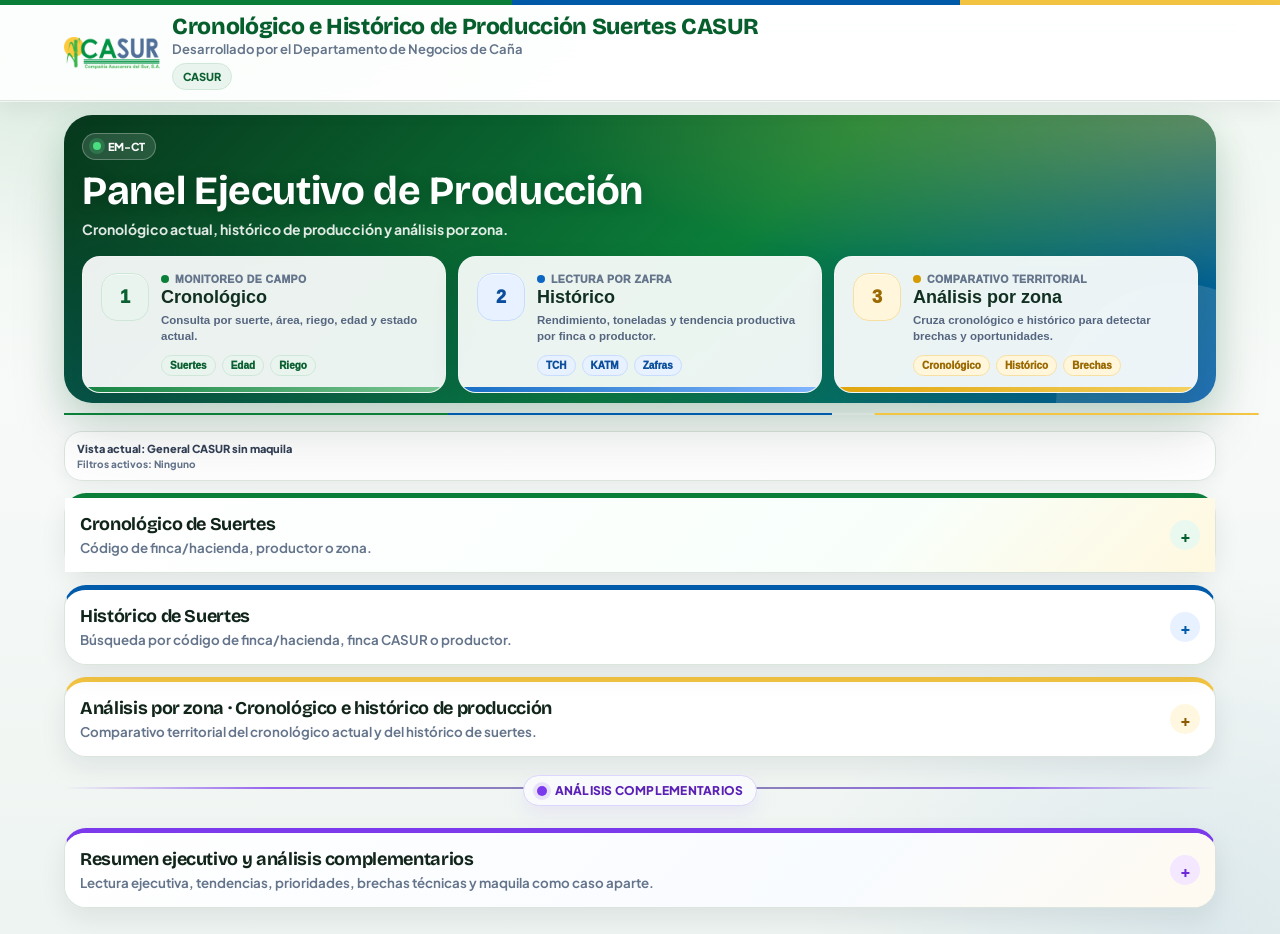
